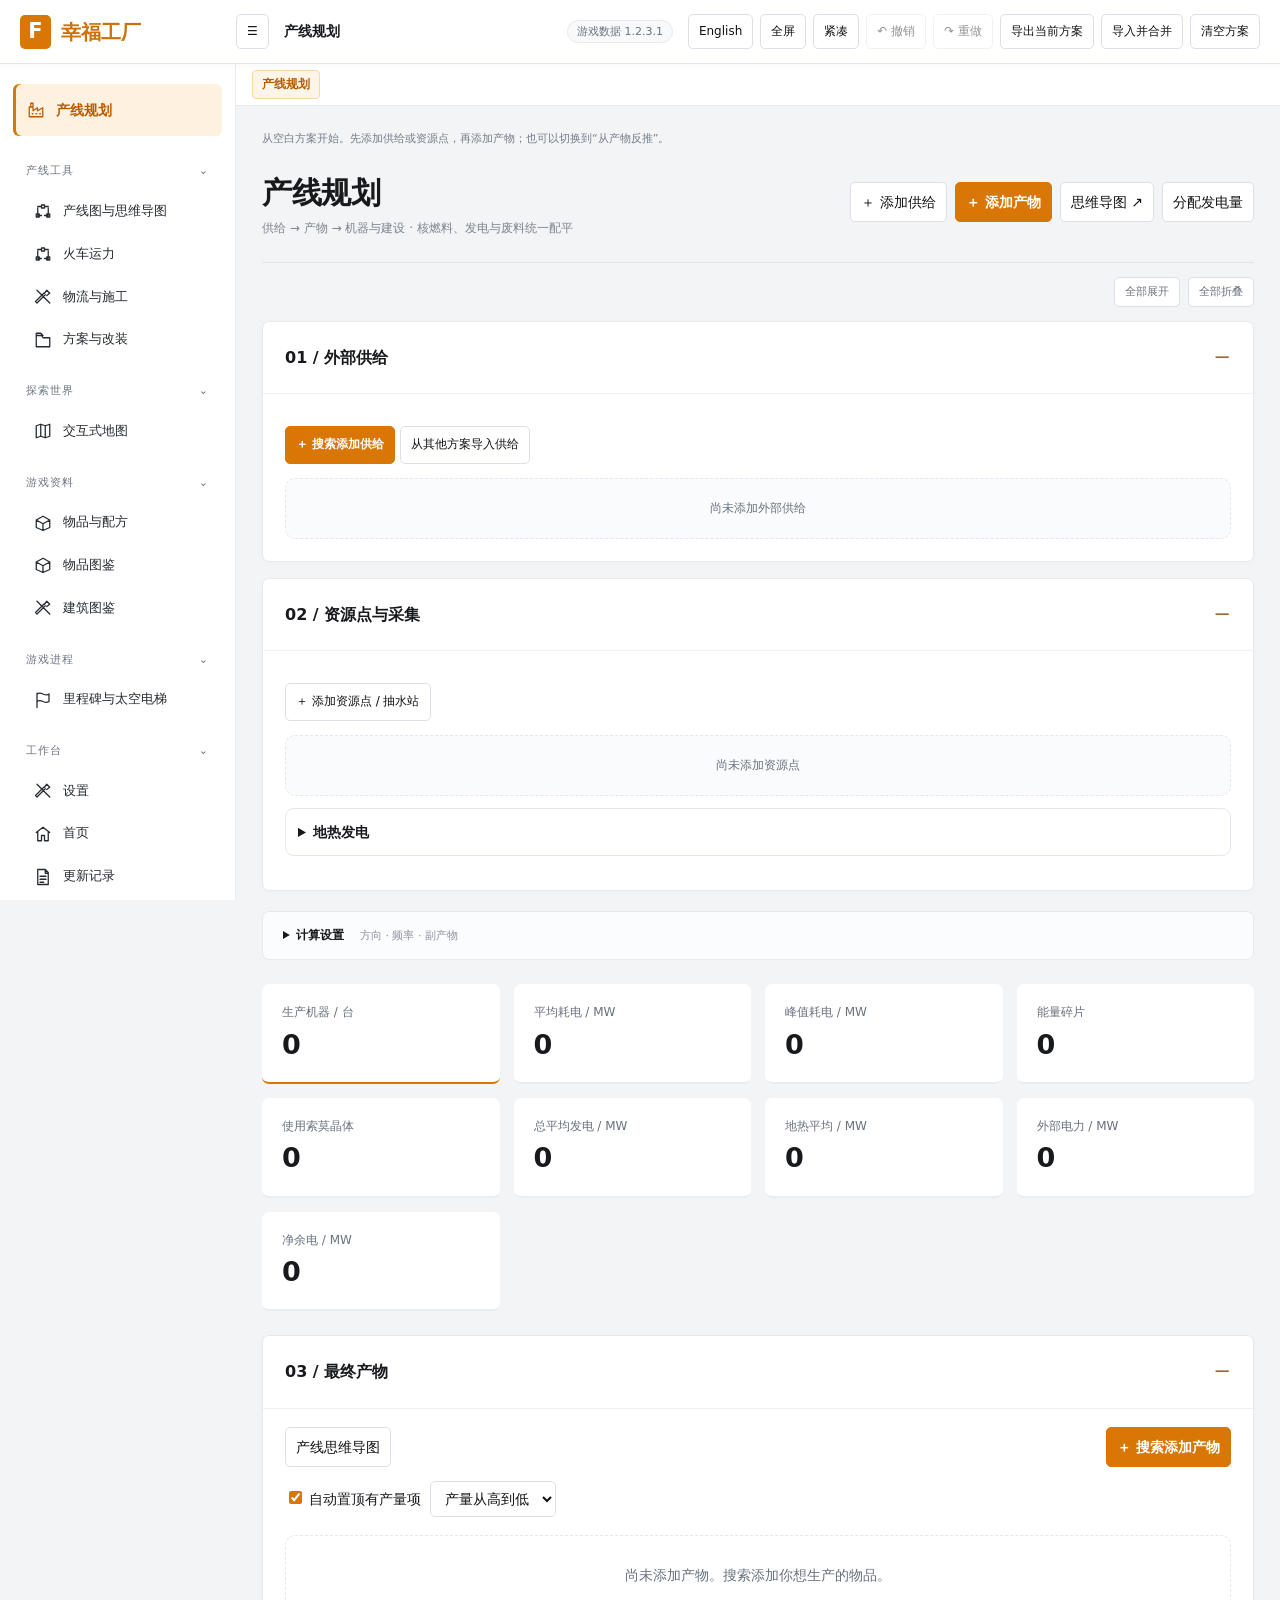
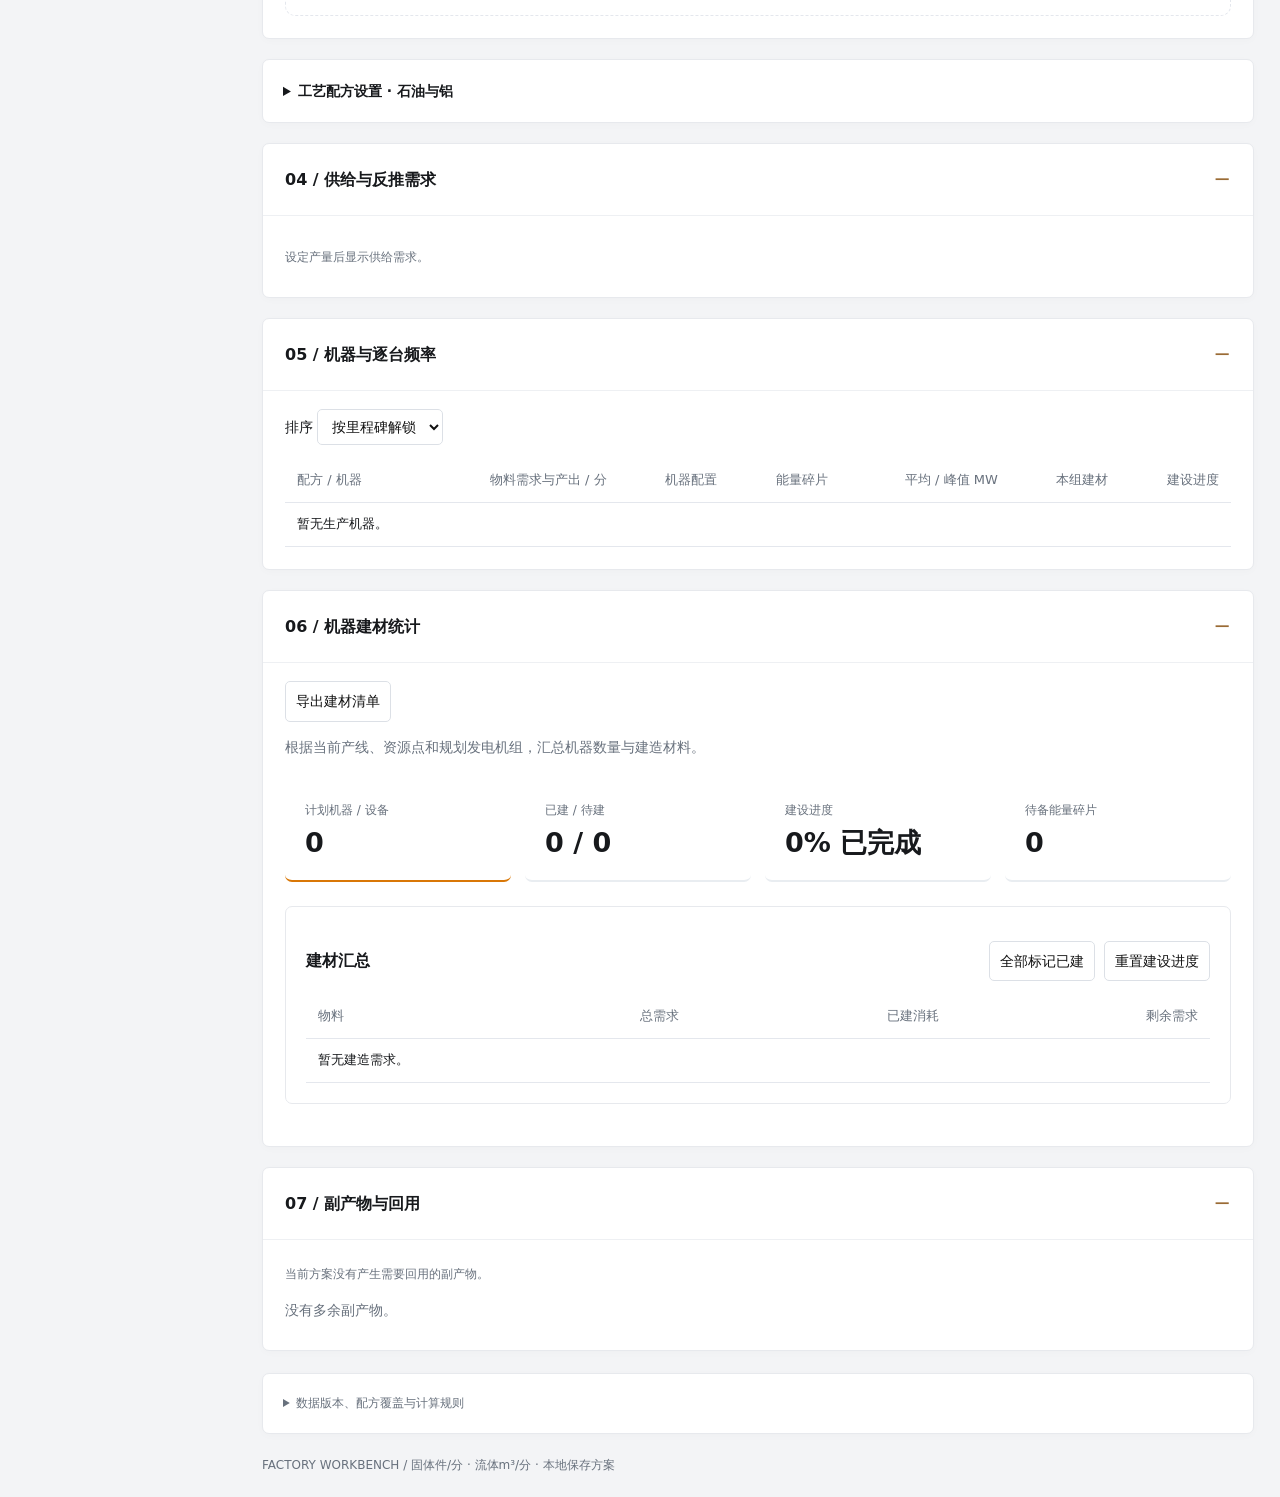
==== index.html @ 8113ac90 "Add export of all plans - 'Export all plans' on the Plans page writes every saved plan, the   curren" ====
<!doctype html>
<html lang="zh-CN">
  <head>
    <meta charset="utf-8" />
    <meta name="viewport" content="width=device-width,initial-scale=1" />
    <title>幸福工厂 1.2 · 产线工作台</title>
    <style>
:root {
  color-scheme: dark;
  --bg: #101719;
  --panel: #1a2528;
  --line: #34464b;
  --muted: #9eb1b6;
  --text: #ecf2ef;
  --orange: #ffb258;
  --mint: #8bd9b8;
  --red: #ffa49a;
}
* {
  box-sizing: border-box;
}
body {
  margin: 0;
  background: var(--bg);
  color: var(--text);
  font:
    14px/1.6 system-ui,
    "Microsoft YaHei",
    sans-serif;
}
button,
input,
select {
  font: inherit;
}
button,
select,
input {
  background: #111b1e;
  border: 1px solid var(--line);
  color: var(--text);
  border-radius: 7px;
  padding: 8px 10px;
  max-width: 100%;
}
button {
  cursor: pointer;
}
button:hover {
  border-color: var(--orange);
}
button:disabled {
  opacity: 0.45;
  cursor: default;
}
button.primary,
button.selected {
  color: #152024;
  background: var(--orange);
  border-color: var(--orange);
  font-weight: 700;
}
input[type="checkbox"] {
  accent-color: var(--orange);
}
input[type="range"] {
  accent-color: var(--orange);
  padding: 0;
  width: 100%;
  cursor: pointer;
}
input[type="number"] {
  width: 120px;
}
input[type="search"] {
  width: 100%;
}
header {
  padding: 28px 4vw;
  border-bottom: 1px solid var(--line);
  display: flex;
  justify-content: space-between;
  gap: 20px;
  align-items: center;
}
h1 {
  font-size: 28px;
  letter-spacing: 1px;
  margin: 4px 0;
}
h2 {
  font-size: 19px;
  margin: 0 0 14px;
}
h3 {
  font-size: 16px;
  margin: 0;
}
p {
  color: var(--muted);
  margin: 7px 0;
}
.eyebrow {
  font-size: 11px;
  letter-spacing: 3px;
  color: var(--orange);
}
main {
  max-width: 1720px;
  margin: auto;
  padding: 24px 4vw;
}
nav,
.buttons,
.toolbar {
  display: flex;
  gap: 9px;
  align-items: center;
  flex-wrap: wrap;
}
nav {
  margin-bottom: 18px;
}
nav button {
  padding: 11px 16px;
}
section {
  min-width: 0;
}
.panel,
.card {
  background: var(--panel);
  border: 1px solid var(--line);
  border-radius: 12px;
  padding: 20px;
}
.panel {
  margin-bottom: 20px;
}
.layout {
  display: grid;
  grid-template-columns: 340px minmax(0, 1fr);
  gap: 22px;
}
.layout > * {
  min-width: 0;
}
.stack {
  display: grid;
  gap: 12px;
}
.card {
  padding: 16px;
}
.card.active {
  border-color: #527465;
}
.card.locked {
  border-color: var(--orange);
}
.top {
  display: flex;
  gap: 12px;
  justify-content: space-between;
  align-items: center;
}
.itemhead {
  display: flex;
  align-items: center;
  gap: 12px;
  min-width: 0;
}
.itemhead > div {
  min-width: 0;
}
.icon {
  width: 44px;
  height: 44px;
  object-fit: contain;
  flex-shrink: 0;
  background: #132023;
  border-radius: 8px;
  padding: 3px;
}
.icon.large {
  width: 72px;
  height: 72px;
}
.placeholder {
  display: inline-flex;
  align-items: center;
  justify-content: center;
  color: var(--muted);
  font-size: 10px;
}
.muted,
.small,
small {
  color: var(--muted);
}
.small,
small {
  font-size: 12px;
}
.actions {
  display: flex;
  gap: 5px;
  flex-wrap: wrap;
  justify-content: flex-end;
}
.actions button {
  font-size: 12px;
  padding: 5px 8px;
}
.badge {
  display: inline-block;
  background: #213c33;
  color: var(--mint);
  font-size: 11px;
  padding: 2px 6px;
  border-radius: 4px;
}
.amountline {
  display: flex;
  gap: 10px;
  align-items: baseline;
  margin: 12px 0;
}
.amountline input {
  font-size: 23px;
  color: var(--orange);
  width: 155px;
}
.card select {
  width: 100%;
  margin: 10px 0;
}
.stats {
  display: grid;
  grid-template-columns: repeat(4, minmax(0, 1fr));
  gap: 12px;
  margin-bottom: 18px;
}
.stat {
  background: var(--panel);
  border: 1px solid var(--line);
  padding: 16px;
  border-radius: 10px;
}
.stat span {
  font-size: 12px;
  color: var(--muted);
}
.stat strong {
  display: block;
  font-size: 25px;
  font-variant-numeric: tabular-nums;
}
.notice {
  padding: 12px 15px;
  border-left: 3px solid var(--orange);
  background: #2b2a22;
  margin: 12px 0;
  color: #e1d7c1;
  font-size: 12px;
}
.status {
  background: #182c29;
  border: 1px solid #3b6258;
  padding: 12px 16px;
  border-radius: 8px;
  margin-bottom: 20px;
  color: var(--mint);
}
.status.error {
  border-color: #86524e;
  background: #332523;
  color: var(--red);
}
.missing {
  display: flex;
  gap: 8px;
  flex-wrap: wrap;
  margin-top: 8px;
}
.missing button {
  font-size: 12px;
}
.empty {
  padding: 28px 18px;
  text-align: center;
  color: var(--muted);
  border: 1px dashed var(--line);
  border-radius: 10px;
}
.toolbar {
  margin: 14px 0;
  justify-content: space-between;
}
.tablewrap {
  overflow: auto;
  max-width: 100%;
}
table {
  border-collapse: collapse;
  width: 100%;
  font-size: 13px;
  white-space: nowrap;
}
th,
td {
  padding: 11px 12px;
  border-bottom: 1px solid var(--line);
  text-align: right;
  vertical-align: top;
}
th {
  color: var(--muted);
  font-weight: 500;
}
th:first-child,
td:first-child {
  text-align: left;
}
.wrap {
  white-space: normal;
  min-width: 160px;
}
.chipline {
  display: flex;
  gap: 9px;
  flex-wrap: wrap;
}
.chip {
  padding: 10px 13px;
  border: 1px solid var(--line);
  background: #142126;
  border-radius: 8px;
}
.chip b {
  color: var(--mint);
}
.formgrid {
  display: grid;
  grid-template-columns: repeat(3, minmax(0, 1fr));
  gap: 16px;
}
.formgrid label {
  display: block;
}
.formgrid input,
.formgrid select {
  display: block;
  width: 100%;
  margin-top: 6px;
}
.formgrid input[type="checkbox"] {
  display: inline;
  width: auto;
}
.rowfield {
  display: flex;
  align-items: center;
  justify-content: space-between;
  gap: 10px;
  margin-top: 10px;
}
.rowfield input {
  width: 130px;
}
.recipeDetail {
  display: flex;
  gap: 8px;
  align-items: center;
  flex-wrap: wrap;
  margin: 10px 0;
}
.material {
  display: inline-flex;
  gap: 5px;
  align-items: center;
  font-size: 12px;
}
.material .icon {
  width: 28px;
  height: 28px;
}
.resultlist {
  max-height: 50vh;
  overflow: auto;
  margin-top: 14px;
  display: grid;
  gap: 7px;
}
.pickrow {
  display: flex;
  align-items: center;
  gap: 10px;
  text-align: left;
  width: 100%;
  padding: 11px;
}
.pickrow .grow {
  flex: 1;
}
.pickrow small {
  display: block;
}
.cataloggrid {
  display: grid;
  grid-template-columns: repeat(2, minmax(0, 1fr));
  gap: 12px;
}
.cataloggrid .card {
  overflow: hidden;
}
.wide {
  width: 100%;
}
dialog {
  background: #182529;
  color: var(--text);
  border: 1px solid #526770;
  border-radius: 15px;
  padding: 24px;
  width: min(640px, 94vw);
  max-height: 90vh;
}
dialog::backdrop {
  background: #000a;
}
dialog h2 {
  margin: 0;
}
dialog .top {
  margin-bottom: 14px;
}
.tabscontent[hidden],
[hidden] {
  display: none !important;
}
.nodecard {
  margin-top: 10px;
}
.nodecard .formgrid {
  grid-template-columns: 1fr 1fr;
}
.nodecard input,
.nodecard select {
  width: 100%;
}
.tree {
  font-size: 13px;
}
.tree details {
  margin-left: 16px;
  border-left: 1px solid #41606b;
  padding-left: 12px;
  margin-top: 8px;
}
.tree > details {
  margin-left: 0;
}
.tree summary {
  cursor: pointer;
}
.tree .leaf {
  padding: 8px 0 4px 18px;
  color: var(--muted);
}
.graphbox {
  background: #101c20;
  border: 1px solid var(--line);
  border-radius: 10px;
  overflow: auto;
  max-height: 740px;
  min-height: 260px;
}
.graphbox svg {
  display: block;
  max-width: none;
}
.graphbox text {
  font-family: system-ui, "Microsoft YaHei", sans-serif;
}
.source {
  font-size: 12px;
  margin-top: 22px;
  color: var(--muted);
}
a {
  color: var(--orange);
}
details summary {
  cursor: pointer;
}
.over {
  color: var(--red);
}
footer {
  margin-top: 22px;
  color: var(--muted);
  font-size: 12px;
}
.nodecard small,
.card small {
  overflow-wrap: anywhere;
}
.numberpair {
  display: flex;
  gap: 8px;
  align-items: center;
}
.process-grid {
  display: grid;
  grid-template-columns: 1fr 1fr;
  gap: 20px;
}
.side-actions {
  margin: 12px 0;
}
.recipe-choice {
  min-width: 210px;
  max-width: 330px;
  width: 100%;
}
.pinon {
  color: var(--orange);
  border-color: var(--orange);
}
@media (max-width: 1150px) {
  .layout {
    grid-template-columns: 290px minmax(0, 1fr);
  }
  .stats {
    grid-template-columns: repeat(2, minmax(0, 1fr));
  }
  .formgrid {
    grid-template-columns: repeat(2, minmax(0, 1fr));
  }
  .cataloggrid {
    grid-template-columns: 1fr;
  }
}
@media (max-width: 720px) {
  header {
    display: block;
    padding: 20px;
  }
  header .buttons {
    margin-top: 14px;
  }
  main {
    padding: 16px;
  }
  .layout,
  .process-grid {
    grid-template-columns: 1fr;
  }
  .panel {
    padding: 16px;
  }
  .formgrid {
    grid-template-columns: 1fr;
  }
  .stats {
    gap: 8px;
  }
  .stat {
    padding: 12px;
  }
  .stat strong {
    font-size: 21px;
  }
  h1 {
    font-size: 25px;
  }
  .top {
    align-items: flex-start;
  }
  .actions {
    max-width: 135px;
  }
  .cataloggrid {
    grid-template-columns: 1fr;
  }
  .itemhead h3 {
    overflow-wrap: anywhere;
  }
  dialog {
    padding: 16px;
  }
  .graphbox {
    max-height: 500px;
  }
}
.buildcheck {
  display: block;
  white-space: nowrap;
}
.built-number {
  width: 75px !important;
}
.buildcell {
  min-width: 200px;
}
.remaining {
  color: #176349;
  margin-top: 8px;
}
.compare-button {
  font-size: 12px;
  padding: 5px 10px;
  margin: 6px 0;
}
.wide-dialog {
  width: min(960px, 95vw);
  max-height: 90vh;
  overflow: auto;
}
.wide-dialog select {
  max-width: 100%;
  margin: 10px 0;
}
.wide-dialog h3 {
  margin-top: 16px;
}
.wide-dialog > .primary {
  margin-top: 16px;
}
#machines td {
  vertical-align: top;
}
#graphPreviewLabel {
  margin: 12px 0;
}
#graphPreviewLabel button {
  margin-left: 8px;
}
.stage {
  border: 1px solid var(--line);
  border-radius: 9px;
  margin: 12px 0;
  padding: 12px;
}
.stage > summary {
  font-weight: 700;
}
.stage-row {
  display: grid;
  grid-template-columns: minmax(0, 1fr) 170px;
  gap: 16px;
  border-top: 1px solid var(--line);
  padding: 14px 0;
  margin-top: 10px;
}
.capacity-warning {
  background: #fff7e8;
}
#retrofitReport h3,
#planComparison h3 {
  margin-top: 20px;
}
#existingSummary .buttons {
  margin-top: 12px;
}
#activePlanName,
#existingName {
  width: 100%;
}
@media (max-width: 600px) {
  .stage-row {
    grid-template-columns: 1fr;
  }
  .stage-row > div:last-child {
    display: flex;
    gap: 12px;
    flex-wrap: wrap;
  }
}
.map-layout {
  display: grid;
  grid-template-columns: minmax(0, 1fr) 300px;
  gap: 16px;
  align-items: start;
}
.map-layout > * {
  min-width: 0;
}
.map-panel {
  padding: 12px;
}
.map-canvas-wrap {
  position: relative;
  overflow: hidden;
  border: 1px solid var(--line);
  border-radius: 8px;
  background: #e9eff1;
}
#worldCanvas {
  display: block;
  width: 100%;
  height: min(72vh, 780px);
  min-height: 480px;
  touch-action: none;
  cursor: grab;
  outline-offset: -3px;
}
.map-north {
  position: absolute;
  right: 14px;
  top: 12px;
  padding: 4px 9px;
  background: #fff;
  border-radius: 5px;
  font-weight: bold;
  pointer-events: none;
}
.map-tools {
  display: flex;
  justify-content: space-between;
  gap: 8px;
  flex-wrap: wrap;
  padding: 0 0 10px;
}
.map-tools input {
  width: 100px;
}
.map-footer {
  display: flex;
  gap: 15px;
  justify-content: space-between;
  flex-wrap: wrap;
  font-size: 12px;
  margin-top: 10px;
}
.map-filters {
  display: grid;
  grid-template-columns: minmax(150px, 2fr) 1fr 1fr 1fr;
  gap: 14px;
}
.map-filters label > input,
.map-filters select {
  display: block;
  width: 100%;
}
.map-checks {
  display: flex;
  flex-wrap: wrap;
  gap: 10px 18px;
  margin: 10px 0;
}
.map-checks label {
  white-space: nowrap;
}
.map-layers {
  margin: 14px 0;
}
.map-sidebar label {
  display: block;
  margin-top: 10px;
}
.map-sidebar select {
  width: 100%;
  margin: 5px 0;
}
.map-sidebar button {
  margin-top: 8px;
}
.map-id {
  overflow-wrap: anywhere;
}
#mapNodeList {
  max-height: 330px;
  overflow: auto;
}
.map-list-node {
  display: block;
  width: 100%;
  text-align: left;
  font-size: 12px;
}
.map-list-node small {
  display: block;
}
#mapDetail .primary {
  width: 100%;
}
#mapPinDialog input {
  max-width: 100%;
}
@media (max-width: 950px) {
  .map-layout {
    grid-template-columns: 1fr;
  }
  .map-sidebar {
    display: grid;
    grid-template-columns: 1fr 1fr;
    gap: 12px;
  }
}
@media (max-width: 600px) {
  .map-sidebar {
    grid-template-columns: 1fr;
  }
  .map-filters {
    grid-template-columns: 1fr 1fr;
  }
  .map-tools .buttons {
    gap: 5px;
  }
  .map-tools button,
  .map-tools select {
    font-size: 12px;
  }
  .map-panel {
    padding: 8px;
  }
  #worldCanvas {
    height: 60vh;
    min-height: 390px;
  }
  .map-checks {
    font-size: 12px;
    gap: 7px;
  }
  .map-tools input {
    width: 80px;
  }
}

/* White surface theme requested by the user. */
:root {
  color-scheme: light;
  --bg: #f5f7f8;
  --panel: #fff;
  --line: #d8e0e3;
  --muted: #47565e;
  --text: #111;
  --orange: #f4ad4e;
  --mint: #176349;
  --red: #a62621;
}
body {
  background: #f5f7f8;
  color: #111;
}
header {
  background: #fff;
}
button,
select,
input {
  background: #fff;
  color: #111;
  border-color: #bdcbd0;
}
button:hover {
  background: #fff7e9;
}
button.primary,
button.selected {
  background: #f5b254;
  color: #111;
}
.eyebrow {
  color: #79501a;
}
.card.active {
  border-color: #73a88c;
}
.card.locked {
  border-color: #ba8130;
}
.icon {
  background: #f2f5f5;
}
.badge {
  background: #edf4ee;
  color: #24563c;
}
.amountline input {
  color: #111;
}
.notice {
  background: #fff7e8;
  color: #493a20;
  border-left-color: #c58a29;
}
.status {
  background: #eff7f2;
  color: #194e39;
  border-color: #a6c8b4;
}
.status.error {
  background: #fff1ed;
  color: #8f2821;
  border-color: #dcaaa0;
}
.empty {
  background: #fff;
}
.chip {
  background: #f5f8f9;
}
.chip b {
  color: #164a37;
}
dialog {
  background: #fff;
  color: #111;
}
.graphbox {
  background: #f6f8fa;
}
.pinon {
  color: #80520d;
  border-color: #bd8c43;
}
a {
  color: #1e5c8c;
}
.tree .leaf img {
  vertical-align: middle;
}
.source {
  background: #fff;
}
.over {
  color: #a62621;
}

:root {
  --accent: #d97706;
  --orange: #d97706;
  --line: #e4e7ed;
  --muted: #68717d;
  --side: 236px;
  color-scheme: light;
}
body {
  background: #f3f4f6;
  color: #17191c;
}
button,
input,
select {
  border-radius: 5px;
  border-color: #dce0e6;
}
button {
  transition:
    background 0.15s,
    border-color 0.15s;
}
button.primary,
button.selected {
  background: #d97706;
  color: #fff;
  border-color: #d97706;
}
button:hover {
  background: #fff6ea;
  border-color: #d97706;
  color: #a95102;
}
input[type="checkbox"],
input[type="range"] {
  accent-color: #d97706;
}
.panel,
.card {
  border-radius: 7px;
  border-color: #e7e9ed;
  box-shadow: 0 2px 8px #18202e05;
}
.panel {
  padding: 20px;
}
.icon {
  background: #f8f9fa;
}
.badge {
  background: #fff3e7;
  color: #ac580b;
}
.app-header {
  height: 64px;
  position: fixed;
  inset: 0 0 auto;
  z-index: 40;
  padding: 0 20px;
  gap: 15px;
  box-shadow: 0 1px 8px #17202c0a;
  display: flex;
  background: white;
}
.brand {
  width: calc(var(--side) - 35px);
  flex-shrink: 0;
  display: flex;
  align-items: center;
  gap: 10px;
}
.brand-mark {
  display: grid;
  place-items: center;
  width: 31px;
  height: 34px;
  background: #d97706;
  color: white;
  font-weight: 800;
  border-radius: 5px;
  font-size: 21px;
}
.brand strong {
  font-size: 20px;
  color: #cf7006;
}
.app-header .buttons {
  margin: 0;
  gap: 7px;
}
.app-header button {
  font-size: 12px;
  padding: 7px 10px;
}
.header-caption {
  flex: 1;
  min-width: 0;
  white-space: nowrap;
  overflow: hidden;
  text-overflow: ellipsis;
  font-weight: 600;
}
.version-tag {
  font-size: 11px;
  color: #68717d;
  border: 1px solid #e7e9ed;
  border-radius: 20px;
  padding: 2px 9px;
  background: #f8f9fb;
}
.sidebar {
  position: fixed;
  top: 64px;
  bottom: 0;
  left: 0;
  width: var(--side);
  background: white;
  border-right: 1px solid #e8ebef;
  padding: 20px 13px;
  z-index: 35;
  overflow: auto;
  display: block;
  margin: 0;
}
.sidebar button {
  display: flex;
  align-items: center;
  gap: 11px;
  width: 100%;
  text-align: left;
  border: 0;
  background: transparent;
  color: #252a31;
  border-radius: 6px;
  padding: 11px 14px;
  font-size: 13px;
  font-weight: 500;
}
.sidebar button.selected {
  color: #b95b00;
  background: #fff1df;
  box-shadow: inset 3px 0 #d97706;
}
.sidebar details {
  margin: 11px 0;
}
.sidebar summary {
  list-style: none;
  color: #6d7581;
  font-size: 11px;
  letter-spacing: 1px;
  padding: 10px 13px;
  text-transform: uppercase;
  cursor: pointer;
}
.sidebar summary::after {
  content: "⌄";
  float: right;
}
.sidebar details > div {
  padding-left: 7px;
}
.nav-icon {
  display: inline-flex;
  justify-content: center;
  align-items: center;
  width: 18px;
  height: 18px;
  flex: none;
}
.nav-icon svg {
  width: 18px;
  height: 18px;
}
.sidebar-foot {
  padding: 20px 14px;
  color: #7b8491;
  font-size: 11px;
  border-top: 1px solid #eee;
  margin-top: 20px;
}
main {
  max-width: none;
  padding: 22px 26px;
  margin: 106px 0 0 var(--side);
}
.workspace-tabs {
  position: fixed;
  left: var(--side);
  right: 0;
  top: 64px;
  height: 42px;
  z-index: 30;
  background: #fff;
  border-bottom: 1px solid #e8ebef;
  display: flex;
  align-items: center;
  gap: 4px;
  padding: 5px 16px;
  overflow: auto;
  white-space: nowrap;
}
.workspace-tab {
  display: flex;
  align-items: center;
  border: 1px solid transparent;
  border-radius: 4px;
  flex-shrink: 0;
}
.workspace-tab.active {
  border-color: #f8d6ad;
  background: #fff4e8;
}
.workspace-tab button {
  border: 0;
  background: none;
  padding: 4px 9px;
  font-size: 12px;
}
.workspace-tab.active button {
  color: #b85b00;
}
.workspace-tab .tab-close {
  padding: 2px 7px;
  color: #8b919b;
}
.status {
  font-size: 12px;
  padding: 10px 14px;
  background: white;
  border-color: #e4e7ed;
  border-left: 3px solid #d97706;
  color: #5b6370;
}
body.sidebar-folded {
  --side: 0px;
}
body.sidebar-folded .sidebar {
  display: none;
}
body.sidebar-folded .brand {
  width: auto;
}
.layout {
  grid-template-columns: 300px minmax(0, 1fr);
  gap: 18px;
}
.stats .stat {
  background: white;
  border-color: #e8ebef;
  border-radius: 7px;
}
.stat strong {
  color: #17191c;
  font-size: 27px;
}
.cataloggrid {
  grid-template-columns: repeat(auto-fill, minmax(280px, 1fr));
}
.cataloggrid .card h3 {
  font-size: 14px;
}
.home-intro {
  display: flex;
  align-items: center;
  justify-content: space-between;
  gap: 25px;
  padding: 28px 30px;
  background: #fff;
  border: 1px solid #e8ebef;
  border-top: 3px solid #d97706;
  border-radius: 7px;
  margin-bottom: 20px;
}
.home-intro h1 {
  font-size: 28px;
  letter-spacing: 0;
  margin: 6px 0 10px;
}
.home-intro p {
  max-width: 650px;
}
.home-kicker {
  color: #c06605;
  letter-spacing: 2px;
  font-size: 11px;
}
.home-icon {
  font-size: 64px;
  color: #d97706;
  line-height: 1;
}
.home-grid {
  display: grid;
  grid-template-columns: repeat(3, minmax(0, 1fr));
  gap: 16px;
}
.home-card {
  text-align: left;
  padding: 22px;
  border: 1px solid #e7e9ed;
  background: white;
  min-height: 150px;
}
.home-card .nav-icon {
  width: 30px;
  height: 30px;
  color: #cf7208;
  margin-bottom: 14px;
}
.home-card .nav-icon svg {
  width: 27px;
  height: 27px;
}
.home-card strong {
  font-size: 16px;
  display: block;
}
.home-card p {
  font-size: 12px;
  white-space: normal;
}
.home-section-title {
  font-size: 16px;
  margin: 22px 0 12px;
}
.milestone-grid {
  display: grid;
  grid-template-columns: repeat(auto-fill, minmax(200px, 1fr));
  gap: 12px;
  margin: 16px 0;
}
.milestone-tile {
  background: white;
  padding: 18px 14px;
  text-align: left;
  border: 1px solid #e1e5eb;
  min-height: 135px;
}
.milestone-tile b {
  display: block;
  color: #aa5706;
  font-size: 14px;
  margin-bottom: 12px;
}
.milestone-tile .icon {
  width: 34px;
  height: 34px;
  background: none;
}
.milestone-tile small {
  display: block;
  margin-top: 10px;
}
.gallery-toolbar {
  display: flex;
  gap: 10px;
  align-items: center;
  flex-wrap: wrap;
}
.gallery-toolbar input {
  flex: 1;
  min-width: 150px;
}
.reference-dialog {
  width: min(880px, 94vw);
  max-height: 88vh;
  padding: 28px;
  border: 0;
  box-shadow: 0 20px 80px #0003;
  overflow: auto;
}
.reference-dialog .detail-hero {
  text-align: center;
  margin: 10px 0 25px;
}
.detail-hero h2 {
  font-size: 23px;
}
.detail-hero .icon {
  width: 108px;
  height: 108px;
  background: none;
  margin: 12px;
}
.reference-dialog th {
  background: #fafbfc;
}
.reference-dialog td {
  vertical-align: middle;
}
.reference-dialog td .icon {
  width: 48px;
  height: 48px;
  background: none;
}
.reference-dialog .cost-quantity {
  color: #c36708;
  background: #fff2e5;
  padding: 3px 9px;
  border: 1px solid #ffe0bf;
  border-radius: 4px;
}
.reference-dialog .dialog-close {
  float: right;
}
.reference-dialog .buttons {
  margin-top: 18px;
}
.detail-recipes {
  display: grid;
  gap: 10px;
}
.detail-recipe {
  padding: 13px;
  border: 1px solid #e6e9ee;
  border-radius: 5px;
}
.journal-entry {
  border-left: 2px solid #e9b374;
  padding: 4px 0 20px 22px;
  margin-left: 8px;
}
.journal-entry h3 {
  font-size: 17px;
}
.journal-entry ul {
  padding-left: 18px;
  color: #5c6470;
}
.map-workspace {
  display: grid;
  grid-template-columns: 280px minmax(0, 1fr);
  gap: 15px;
  align-items: start;
}
.map-filter-panel {
  padding: 16px;
  max-height: calc(100vh - 150px);
  overflow: auto;
}
.map-filter-panel h2 {
  font-size: 16px;
}
.map-filter-panel .map-filters {
  grid-template-columns: 1fr 1fr;
}
.map-filter-panel .map-filters > label:first-child {
  grid-column: 1/-1;
}
.map-filter-panel .map-checks {
  display: grid;
  grid-template-columns: 1fr;
  gap: 8px;
}
.map-filter-panel .buttons {
  font-size: 12px;
  gap: 7px;
}
.map-filter-panel .toolbar {
  margin-top: 0;
}
.map-filter-panel .toolbar > span {
  display: block;
}
.map-workspace .map-layout {
  grid-template-columns: minmax(0, 1fr);
  gap: 0;
}
.map-workspace .map-sidebar {
  display: grid;
  grid-template-columns: 1fr 1fr;
  gap: 12px;
}
.map-workspace #worldCanvas {
  height: calc(100vh - 290px);
  min-height: 460px;
}
.map-quick {
  display: flex;
  flex-wrap: wrap;
  gap: 6px;
  margin: 12px 0;
}
.map-quick button {
  font-size: 12px;
  padding: 5px 8px;
}
.quick-mode {
  display: flex;
  gap: 8px;
  margin: 8px 0 14px;
  flex-wrap: wrap;
}
.quick-mode button {
  font-size: 12px;
}
.reference-item-card .icon.large {
  width: 90px;
  height: 90px;
  background: none;
}
.reference-item-card .itemhead {
  flex-direction: column;
  text-align: center;
}
.reference-item-card .itemhead h3 {
  font-size: 16px;
}
.reference-item-card {
  text-align: center;
  display: flex;
  flex-direction: column;
  align-items: stretch;
  gap: 10px;
}
.reference-item-card button {
  margin-top: auto;
}
.data-pagination {
  display: flex;
  align-items: center;
  justify-content: center;
  gap: 12px;
  margin: 18px 0;
}
.mini-link {
  color: #aa5706;
  background: none;
  border: 0;
  padding: 0;
}
.mini-link:hover {
  text-decoration: underline;
}
body.compact .panel,
body.compact .card {
  padding: 13px;
}
body.compact td,
body.compact th {
  padding: 7px 9px;
}
body.compact .home-card {
  min-height: 120px;
}
.nav-shade {
  display: none;
}
@media (max-width: 1250px) {
  :root {
    --side: 208px;
  }
  main {
    padding: 18px;
  }
  .brand strong {
    font-size: 17px;
  }
  .layout {
    grid-template-columns: 270px minmax(0, 1fr);
  }
  .home-grid {
    grid-template-columns: repeat(2, minmax(0, 1fr));
  }
  .map-workspace {
    grid-template-columns: 240px minmax(0, 1fr);
  }
}
@media (max-width: 900px) {
  :root {
    --side: 0px;
  }
  .sidebar {
    width: 240px;
    transform: translateX(-100%);
    transition: none;
  }
  .sidebar-mobile-open .sidebar {
    transform: translateX(0);
  }
  .sidebar-mobile-open .nav-shade {
    display: block;
    position: fixed;
    inset: 64px 0 0;
    background: #0005;
    z-index: 34;
  }
  .brand {
    width: auto;
  }
  .header-caption,
  .version-tag {
    display: none;
  }
  .app-header {
    padding: 0 12px;
  }
  .app-header .buttons {
    margin-left: auto;
  }
  .workspace-tabs {
    left: 0;
  }
  .layout {
    grid-template-columns: 1fr;
  }
  .home-intro {
    padding: 22px;
  }
  .map-workspace {
    grid-template-columns: 1fr;
  }
  .map-filter-panel {
    max-height: none;
  }
  .map-filter-panel .map-checks {
    display: flex;
    flex-wrap: wrap;
  }
  .map-workspace #worldCanvas {
    min-height: 410px;
    height: 60vh;
  }
  body.sidebar-folded .sidebar {
    display: block;
  }
}
@media (max-width: 540px) {
  .app-header .brand strong {
    font-size: 15px;
  }
  .app-header {
    gap: 7px;
  }
  .app-header button {
    padding: 6px;
    font-size: 11px;
  }
  .brand-mark {
    display: none;
  }
  #reset,
  #fullscreenToggle {
    display: none;
  }
  main {
    padding: 12px;
    margin-top: 106px;
  }
  .home-intro h1 {
    font-size: 22px;
  }
  .home-intro {
    padding: 20px;
  }
  .home-icon {
    display: none;
  }
  .home-grid {
    grid-template-columns: 1fr 1fr;
    gap: 10px;
  }
  .home-card {
    padding: 14px;
    min-height: 150px;
  }
  .home-card strong {
    font-size: 14px;
  }
  .panel {
    padding: 14px;
  }
  .milestone-grid {
    grid-template-columns: 1fr 1fr;
  }
  .map-workspace .map-sidebar {
    grid-template-columns: 1fr;
  }
  .reference-dialog {
    padding: 18px;
  }
  .home-intro .buttons {
    margin-top: 16px;
  }
}

[id] {
  scroll-margin-top: 125px;
}

/* Production-first workspace */
.planner-heading {
  display: flex;
  justify-content: space-between;
  align-items: center;
  gap: 20px;
  padding: 4px 0 24px;
  border-bottom: 1px solid #e0e4e9;
  margin-bottom: 24px;
}
.planner-kicker {
  color: #b7660b;
  font-size: 10px;
  font-weight: 700;
  letter-spacing: 2.8px;
}
.planner-heading h1 {
  font-size: 30px;
  letter-spacing: -0.5px;
  line-height: 1.25;
  margin: 8px 0;
}
.planner-heading p {
  font-size: 12px;
  color: #7b8490;
  margin: 0;
}
.planner-heading .buttons {
  gap: 8px;
}
.planner-inputs {
  display: grid;
  grid-template-columns: 1fr 1fr;
  gap: 20px;
  align-items: start;
}
.planner-inputs > .panel {
  margin: 0;
  height: 100%;
  padding: 22px;
}
.planner-inputs .side-actions {
  width: auto;
  font-size: 12px;
  margin: 14px 0;
}
.planner-inputs .empty {
  padding: 20px;
  background: #fafbfc;
  font-size: 12px;
}
.planner-inputs h2 {
  font-size: 16px;
  margin-bottom: 6px;
}
.planner-settings-fold {
  margin: 20px 0;
  padding: 14px 20px !important;
  background: #fbfcfd;
  box-shadow: none;
}
.planner-settings-fold > summary {
  font-size: 12px;
  font-weight: 600;
}
.planner-settings-fold > summary span {
  font-size: 11px;
  color: #8a929d;
  margin-left: 12px;
  font-weight: 400;
}
.planner-settings-fold .planner-settings {
  padding: 20px 0 0 !important;
  margin: 0;
  border: 0;
  background: transparent;
  box-shadow: none;
}
.planner-settings-fold .planner-settings .formgrid {
  gap: 22px;
}
#plannerTab > .layout {
  display: block;
}
#plannerTab .stats {
  gap: 14px;
  margin: 24px 0;
}
#plannerTab .stat {
  border: 0;
  border-bottom: 2px solid #e9edf1;
  background: #fff;
  padding: 16px 20px;
}
#plannerTab .stat:first-child {
  border-bottom-color: #d97706;
}
#products {
  display: grid;
  grid-template-columns: repeat(2, minmax(0, 1fr));
  gap: 16px;
}
#products > .empty {
  grid-column: 1/-1;
}
#products .card {
  padding: 22px;
  border-radius: 8px;
}
#products .amountline input {
  font-size: 28px;
  font-weight: 650;
}
#products .card.active {
  border-color: #d9bc94;
}
#products .top {
  align-items: flex-start;
}
#products .itemhead h3 {
  font-size: 16px;
}
#plannerTab > .layout > div > .panel h2 {
  font-size: 16px;
}
.sidebar > [data-tab="planner"] {
  padding: 15px 14px;
  margin-bottom: 16px;
  font-size: 14px;
  font-weight: 700;
}
.workspace-tab:first-child {
  font-weight: 650;
}
.planner-inputs .card {
  box-shadow: none;
}
main {
  padding-top: 20px;
}
.status {
  background: transparent;
  border: 0;
  border-radius: 0;
  color: #737c88;
  font-size: 11px;
  padding: 4px 0 10px;
  margin-bottom: 4px;
}
.status.error {
  background: #fff1ed;
  border: 1px solid #e3b5ad;
  padding: 12px;
}
.status:has(.missing) {
  padding: 12px;
  background: #fff5e8;
  border: 1px solid #ebd4b5;
}
@media (min-width: 1700px) {
  #products {
    grid-template-columns: repeat(3, minmax(0, 1fr));
  }
}
@media (max-width: 1150px) {
  #products {
    grid-template-columns: 1fr;
  }
}
@media (max-width: 720px) {
  .planner-heading {
    display: block;
    padding-bottom: 18px;
    margin-bottom: 18px;
  }
  .planner-heading h1 {
    font-size: 26px;
  }
  .planner-heading .buttons {
    margin-top: 16px;
  }
  .planner-inputs {
    grid-template-columns: 1fr;
    gap: 14px;
  }
  .planner-inputs > .panel {
    padding: 18px;
  }
  #plannerTab .stats {
    margin: 18px 0;
  }
  .planner-settings-fold {
    margin: 16px 0;
  }
  #products .card {
    padding: 16px;
  }
  .planner-heading button {
    font-size: 12px;
  }
}
/* Supply and extraction are stacked at full width on every screen. */
.planner-inputs {
  grid-template-columns: minmax(0, 1fr);
  gap: 16px;
}
.planner-inputs > .panel {
  height: auto;
}
.planner-inputs #supplies,
.planner-inputs #nodes {
  display: grid;
  grid-template-columns: minmax(0, 1fr);
  gap: 12px;
}
.planner-inputs .nodecard {
  margin-top: 0;
}
.planner-inputs .nodecard .formgrid {
  grid-template-columns: repeat(3, minmax(0, 1fr));
}
@media (max-width: 720px) {
  .planner-inputs .nodecard .formgrid {
    grid-template-columns: 1fr 1fr;
  }
}

.planner-fold {
  padding: 0 !important;
  overflow: hidden;
}
.planner-fold-title {
  display: flex;
  align-items: center;
  justify-content: space-between;
  gap: 16px;
  padding: 19px 22px;
  list-style: none;
  font-size: 16px;
  font-weight: 650;
  cursor: pointer;
}
.planner-fold-title::-webkit-details-marker {
  display: none;
}
.planner-fold-title:hover {
  background: #fcf7f0;
}
.planner-fold-title:focus-visible {
  outline: 2px solid #d97706;
  outline-offset: -3px;
}
.fold-symbol:after {
  content: "+";
  font-size: 21px;
  font-weight: 400;
  color: #9a6b35;
}
.planner-fold[open] > .planner-fold-title .fold-symbol:after {
  content: "−";
}
.planner-fold[open] > .planner-fold-title {
  border-bottom: 1px solid #eef0f3;
}
.planner-fold-body {
  padding: 18px 22px 22px;
  min-width: 0;
}
.planner-fold-body > .toolbar:first-child {
  margin-top: 0;
}
.planner-fold-body > #products {
  margin-top: 18px;
}
.planner-fold-body > #bill {
  box-shadow: none;
}
.planner-fold-actions {
  display: flex;
  justify-content: flex-end;
  gap: 8px;
  margin: -10px 0 14px;
}
.planner-fold-actions button {
  font-size: 11px;
  padding: 5px 10px;
  color: #6b737e;
}
.planner-inputs > .planner-fold {
  height: auto;
}
.planner-fold:not([open]) {
  min-height: 0;
}
#plannerFold6 {
  margin-bottom: 20px;
}
@media (max-width: 720px) {
  .planner-fold-title {
    padding: 16px;
    font-size: 15px;
  }
  .planner-fold-body {
    padding: 16px;
  }
}
/* Railway throughput workspace */
.rail-route {
  display: flex;
  flex-wrap: wrap;
  gap: 12px;
  align-items: center;
  margin-top: 22px;
  padding: 18px;
  background: #f5f7f8;
  border-radius: 10px;
}
.rail-route span:nth-child(odd) {
  font-weight: 700;
  padding: 10px 18px;
  background: white;
  border: 1px solid var(--line);
  border-radius: 6px;
}
.rail-limits {
  display: grid;
  grid-template-columns: repeat(3, minmax(0, 1fr));
  gap: 14px;
  margin-top: 18px;
}
.rail-limits > div {
  padding: 18px;
  background: #f5f7f8;
  border-radius: 8px;
  display: flex;
  flex-direction: column;
  gap: 10px;
}
.rail-presets {
  margin-top: 16px;
  gap: 6px;
}
.rail-presets button {
  font-size: 12px;
  padding: 7px 9px;
}
#railTab .formgrid > label {
  min-width: 0;
}
#railTab input,
#railTab select {
  width: 100%;
  min-width: 0;
}
#railTab h3 {
  margin-bottom: 20px;
}
#railTab .stat small {
  color: var(--muted);
}
@media (max-width: 760px) {
  .rail-limits {
    grid-template-columns: 1fr;
  }
  #railTab .formgrid {
    grid-template-columns: 1fr;
  }
  .rail-route {
    gap: 8px;
    font-size: 12px;
  }
}

/* Production planner card canvas */
.board-toolbar {
  display: flex;
  gap: 9px;
  flex-wrap: wrap;
  align-items: center;
  margin: 18px 0 12px;
}
.board-toolbar label {
  display: flex;
  gap: 6px;
  align-items: center;
  font-size: 12px;
}
.board-toolbar input[type="range"] {
  width: 100px;
}
.board-caption {
  display: flex;
  justify-content: space-between;
  gap: 10px;
  flex-wrap: wrap;
  font-size: 12px;
  color: #687789;
}
.board-workspace {
  display: grid;
  grid-template-columns: minmax(0, 1fr) 300px;
  gap: 0;
  border: 1px solid #d8e1e9;
  border-radius: 12px;
  overflow: hidden;
  margin-top: 18px;
}
.board-workspace[hidden] {
  display: none !important;
}
#productionMind {
  height: 680px;
  max-height: 80vh;
  min-height: 400px;
  overflow: auto;
  margin: 0;
  border: 0;
  border-radius: 0;
  touch-action: none;
  user-select: none;
  cursor: grab;
  background: #f4f7fa;
}
#productionMind svg {
  max-width: none;
  display: block;
}
#boardDetail {
  padding: 20px;
  border-left: 1px solid #d8e1e9;
  background: white;
  max-height: 680px;
  overflow: auto;
  min-width: 0;
}
#boardDetail h3 {
  margin: 12px 0 20px;
  font-size: 18px;
}
#boardDetail h4 {
  margin: 20px 0 10px;
}
#boardDetail p {
  font-size: 13px;
  line-height: 1.7;
}
#boardDetail .buttons {
  gap: 6px;
}
#boardDetail button {
  padding: 7px 10px;
  font-size: 12px;
}
#boardDetail input,
#boardDetail select,
#boardDetail textarea {
  width: 100%;
  box-sizing: border-box;
  margin-top: 8px;
}
#boardDetail textarea {
  padding: 10px;
  border: 1px solid #cbd5e1;
  border-radius: 6px;
  font: inherit;
  resize: vertical;
}
.board-material {
  display: flex;
  align-items: center;
  gap: 7px;
  padding: 8px 0;
  border-bottom: 1px solid #edf1f4;
  font-size: 11px;
}
.board-material .icon {
  width: 22px;
  height: 22px;
}
.board-material b {
  margin-left: auto;
  text-align: right;
  white-space: nowrap;
}
@media (max-width: 1000px) {
  .board-workspace {
    grid-template-columns: 1fr;
  }
  #boardDetail {
    border-left: 0;
    border-top: 1px solid #d8e1e9;
    max-height: 400px;
  }
  #productionMind {
    height: 580px;
  }
}

#languageToggle {
  white-space: nowrap;
}
html[lang="en"] .sidebar button span {
  line-height: 1.3;
}
html[lang="en"] .sidebar button {
  white-space: normal;
  text-align: left;
}
html[lang="en"] .formgrid label {
  line-height: 1.45;
}
html[lang="en"] .header-caption {
  max-width: 180px;
}
html[lang="en"] .board-toolbar {
  gap: 7px;
}
html[lang="en"] .board-caption {
  line-height: 1.5;
}

@media (max-width: 540px) {
  html[lang="en"] #densityToggle {
    display: none;
  }
  html[lang="en"] .app-header {
    gap: 5px;
  }
  html[lang="en"] .app-header .brand strong {
    font-size: 13px;
  }
  html[lang="en"] .app-header .buttons {
    gap: 5px;
  }
  html[lang="en"] .app-header button {
    font-size: 10px;
    padding: 6px 4px;
  }
}

/* Dedicated fullscreen production graph */
#graphDetails {
  display: none;
}
.graph-expanded-open {
  overflow: hidden !important;
}
#graphTab.graph-expanded {
  position: fixed !important;
  inset: 0 !important;
  z-index: 10000 !important;
  width: 100vw !important;
  height: 100dvh !important;
  max-width: none !important;
  margin: 0 !important;
  padding: 0 !important;
  background: #f5f7fa;
  overflow: hidden;
  box-sizing: border-box;
}
#graphTab.graph-expanded:fullscreen {
  width: 100%;
  height: 100%;
  background: #f5f7fa;
}
#graphTab.graph-expanded > .panel {
  display: flex;
  flex-direction: column;
  height: 100%;
  min-height: 0;
  box-sizing: border-box;
  border: 0;
  border-radius: 0;
  margin: 0;
  padding: 14px 18px;
  overflow: hidden;
}
#graphTab.graph-expanded > .panel > .toolbar {
  flex: none;
  gap: 12px;
  margin: 0 0 8px;
}
#graphTab.graph-expanded > .panel > .toolbar h2 {
  margin: 0;
  white-space: nowrap;
}
#graphTab.graph-expanded > .panel > p,
#graphTab.graph-expanded #mindControls > p,
#graphTab.graph-expanded .board-caption {
  display: none;
}
#graphTab.graph-expanded #mindControls,
#graphTab.graph-expanded #graphControls {
  flex: none;
}
#graphTab.graph-expanded .board-toolbar {
  margin: 6px 0 10px;
}
#graphTab.graph-expanded #boardWorkspace {
  flex: 1;
  min-height: 0;
  grid-template-columns: minmax(0, 1fr);
  margin: 0;
}
#graphTab.graph-expanded #productionMind {
  height: 100%;
  max-height: none;
  min-height: 0;
}
#graphTab.graph-expanded #boardDetail {
  display: none;
}
#graphTab.graph-expanded.graph-detail-open #boardWorkspace {
  grid-template-columns: minmax(0, 1fr) 300px;
}
#graphTab.graph-expanded.graph-detail-open #boardDetail {
  display: block;
  max-height: none;
  height: 100%;
  box-sizing: border-box;
}
#graphTab.graph-expanded #graphDetails {
  display: inline-block;
}
#graphTab.graph-expanded #network,
#graphTab.graph-expanded #tree {
  flex: 1;
  min-height: 0;
  max-height: none;
  height: auto;
  overflow: auto;
  margin: 0;
}
#graphTab.graph-expanded #graphPreviewLabel {
  flex: none;
  margin: 0 0 8px;
}
#graphTab.graph-expanded .buttons {
  flex-wrap: wrap;
}
#graphTab.graph-expanded #graphFullscreen {
  white-space: nowrap;
}
@media (max-width: 700px) {
  #graphTab.graph-expanded > .panel {
    padding: 8px;
  }
  #graphTab.graph-expanded > .panel > .toolbar {
    align-items: flex-start;
    gap: 6px;
  }
  #graphTab.graph-expanded > .panel > .toolbar h2 {
    font-size: 15px;
  }
  #graphTab.graph-expanded button {
    font-size: 11px;
    padding: 6px 8px;
  }
  #graphTab.graph-expanded .board-toolbar {
    gap: 6px;
  }
  #graphTab.graph-expanded.graph-detail-open #boardWorkspace {
    grid-template-columns: 1fr;
    grid-template-rows: minmax(0, 1fr) minmax(0, 35%);
  }
  #graphTab.graph-expanded.graph-detail-open #boardDetail {
    max-height: none;
    padding: 12px;
  }
}

.sloop-control {
  padding: 10px;
  margin-top: 10px;
  border: 1px solid #e6daed;
  border-radius: 7px;
  background: #faf7fc;
}
.sloop-control label {
  display: flex;
  align-items: center;
  flex-wrap: wrap;
  gap: 6px;
  font-size: 12px;
}
.sloop-control input {
  width: 60px !important;
  min-width: 50px;
  padding: 6px;
}
.sloop-control small {
  display: block;
  margin-top: 7px;
  line-height: 1.5;
  color: #72517b;
}

.machine-output-line {
  display: flex;
  align-items: center;
  justify-content: space-between;
  flex-wrap: wrap;
  gap: 8px;
  margin: 8px 0;
  min-width: 180px;
}
.machine-supply-button {
  padding: 5px 8px;
  font-size: 11px;
  white-space: nowrap;
}
.board-material:has(.machine-supply-button) {
  flex-wrap: wrap;
}
.board-material .machine-supply-button {
  margin-left: auto;
}

.machine-clock-control {
  padding: 10px;
  margin-top: 10px;
  border: 1px solid #cedce5;
  border-radius: 7px;
  background: #f4f8fb;
}
.machine-clock-control label {
  display: flex;
  align-items: center;
  flex-wrap: wrap;
  gap: 6px;
  font-size: 12px;
}
.machine-clock-control input {
  width: 80px !important;
  min-width: 60px;
  padding: 6px;
}
.machine-clock-control small {
  display: block;
  margin-top: 6px;
  line-height: 1.5;
  color: #536978;
}
.machine-clock-control button {
  margin-top: 7px;
  padding: 4px 8px;
  font-size: 11px;
}

.multiplier-setting {
  display: flex;
  align-items: center;
  justify-content: space-between;
  gap: 24px;
  padding: 22px 0;
  border-top: 1px solid var(--line);
}
.multiplier-setting p {
  font-size: 13px;
  color: var(--muted);
  margin: 8px 0 0;
  max-width: 680px;
}
.multiplier-value {
  display: flex;
  align-items: center;
  gap: 10px;
  flex-shrink: 0;
}
.multiplier-value input {
  width: 110px;
  text-align: right;
}
@media (max-width: 680px) {
  .multiplier-setting {
    align-items: flex-start;
    flex-direction: column;
    gap: 12px;
  }
  .multiplier-value {
    width: 100%;
  }
  .multiplier-value input {
    flex: 1;
  }
}
.machine-material-label {
  font-size: 11px;
  color: var(--muted);
  margin-bottom: 7px;
  font-weight: 600;
}
.machine-output-label {
  border-top: 1px solid var(--line);
  padding-top: 10px;
  margin-top: 10px;
}
.machine-input-line {
  margin: 5px 0;
  line-height: 1.6;
}
.machine-input-line small {
  color: var(--muted);
}

/* Recipe details stay visible even if the full comparison is infeasible. */
.compare-recipes { display: grid; grid-template-columns: repeat(2, minmax(0, 1fr)); gap: 16px; margin: 14px 0; }
.compare-recipe { min-width: 0; border: 1px solid var(--line); border-radius: 8px; padding: 16px; background: #fff; }
.compare-recipe-title small { color: var(--muted); }
.compare-recipe-title h3 { margin: 4px 0 14px; font-size: 16px; }
.compare-recipe-basis { display: block; color: var(--muted); margin-top: 3px; }
.compare-material-block { border-top: 1px solid var(--line); margin-top: 14px; padding-top: 10px; }
.compare-material-block h4 { margin: 0 0 8px; color: var(--muted); font-size: 12px; }
.compare-material { display: flex; align-items: center; gap: 7px; margin: 7px 0; flex-wrap: wrap; }
.compare-material > span { flex: 1; min-width: 75px; overflow-wrap: anywhere; }
.compare-material > small { color: var(--muted); }
@media (max-width: 680px) { .compare-recipes { grid-template-columns: 1fr; } }

/* Optimizer settings follow the calculator's existing controls and colors. */
.settings-subnav,.optimizer-actions{display:flex;gap:10px;flex-wrap:wrap;margin:16px 0}
.optimizer-fields{display:grid;grid-template-columns:repeat(auto-fit,minmax(210px,1fr));gap:14px;margin:16px 0}
.optimizer-fields label{display:flex;flex-direction:column;gap:6px}
.optimizer-fields input,.optimizer-fields select{width:100%;box-sizing:border-box}
.owned-alternates-list{display:grid;grid-template-columns:repeat(auto-fit,minmax(260px,1fr));gap:10px}
.owned-alt{display:flex;align-items:flex-start;gap:10px;border:1px solid var(--line);border-radius:8px;padding:12px}
.owned-alt input{flex-shrink:0;margin-top:4px}
.owned-alt small{display:block;color:var(--muted);margin-top:5px}
.optimizer-summary{display:grid;gap:8px;padding:18px;background:var(--bg);border:1px solid var(--line);border-radius:10px;margin:16px 0}
.optimizer-summary>b{font-size:1.4rem}
.optimizer-panel table{width:100%}
.optimizer-panel [hidden],#settingsGeneralPage[hidden],#settingsAlternatesPage[hidden]{display:none!important}
#optimizationPlanSummary{margin-bottom:20px}
@media(max-width:540px){.optimizer-fields,.owned-alternates-list{grid-template-columns:minmax(0,1fr)}.optimizer-actions>*{flex:1 1 auto}}

/* Surplus handling */
#surplus td.wrap { text-align: left; }
.surplus-idea { display: flex; gap: 10px; align-items: center; justify-content: space-between; padding: 6px 0; border-bottom: 1px dashed #e4eaf0; }
.surplus-idea:last-child { border-bottom: 0; }
.surplus-idea button { flex: none; white-space: nowrap; }

/* Recycle loops */
.recycle-loops { display: grid; gap: 10px; }
.recycle-loop { border: 1px solid #e4eaf0; border-radius: 10px; padding: 12px 14px; background: #fbfcfd; }
.recycle-grid { display: grid; grid-template-columns: repeat(3, minmax(0, 1fr)); gap: 12px; margin-top: 8px; }
@media (max-width: 720px) { .recycle-grid { grid-template-columns: 1fr; } }

/* ===== Graph page redesign ===== */
#graphTab .graph-panel {
  padding: 22px 24px 24px;
}
#graphTab .graph-head {
  display: flex;
  align-items: center;
  gap: 14px 18px;
  flex-wrap: wrap;
  margin-bottom: 6px;
}
#graphTab .graph-title {
  display: flex;
  flex-direction: column;
  gap: 2px;
  margin-right: auto;
  min-width: 0;
}
#graphTab .graph-title h2 {
  margin: 0;
  font-size: 20px;
  letter-spacing: 0.01em;
}
#graphTab .graph-summary {
  font-size: 12.5px;
  color: #64748b;
  font-variant-numeric: tabular-nums;
}
#graphTab .graph-views {
  display: inline-flex;
  padding: 3px;
  gap: 2px;
  background: #eef1f5;
  border-radius: 10px;
}
#graphTab .graph-views button {
  border: 0;
  background: transparent;
  color: #475569;
  padding: 7px 14px;
  border-radius: 8px;
  font-weight: 500;
}
#graphTab .graph-views button:hover {
  background: rgba(255, 255, 255, 0.6);
  color: #0f172a;
}
#graphTab .graph-views button.selected {
  background: #fff;
  color: #b45309;
  font-weight: 650;
  box-shadow: 0 1px 2px rgba(15, 23, 42, 0.08), 0 0 0 1px rgba(15, 23, 42, 0.04);
}
#graphTab .graph-actions {
  display: inline-flex;
  gap: 6px;
  flex-wrap: wrap;
}
#graphTab .graph-actions button {
  background: #fff;
  color: #334155;
  border: 1px solid #e2e8f0;
  border-radius: 8px;
  padding: 7px 12px;
  font-weight: 500;
}
#graphTab .graph-actions button:hover {
  border-color: #d97706;
  color: #b45309;
  background: #fffaf2;
}
#graphTab .graph-actions button[aria-pressed="true"] {
  background: #fff4e5;
  border-color: #f0b46a;
  color: #9a4a04;
}
#graphTab .graph-hint {
  margin: 4px 0 14px;
  font-size: 12.5px;
  color: #64748b;
}
#graphTab .graph-controls {
  display: flex;
  align-items: center;
  gap: 10px 20px;
  flex-wrap: wrap;
  margin: 0 0 12px;
}
#graphTab .graph-controls[hidden] {
  display: none;
}
#graphTab .graph-zoom {
  display: inline-flex;
  align-items: center;
  gap: 8px;
  font-size: 12.5px;
  color: #475569;
}
#graphTab .graph-zoom input {
  width: 150px;
}
#graphTab .graph-legend {
  display: flex;
  flex-wrap: wrap;
  gap: 6px 14px;
  font-size: 12px;
  color: #475569;
}
#graphTab .graph-legend span {
  display: inline-flex;
  align-items: center;
  gap: 6px;
}
#graphTab .graph-legend .sw {
  width: 12px;
  height: 12px;
  border-radius: 4px;
  border: 2px solid;
  background: #fff;
}
#graphTab .sw-external { border-color: #0ea5e9; }
#graphTab .sw-recipe { border-color: #16a34a; }
#graphTab .sw-product { border-color: #d97706; }
#graphTab .sw-surplus { border-color: #e11d48; }
#graphTab .graph-legend .ln {
  width: 22px;
  height: 0;
  border-top: 2px solid #94a3b8;
}
#graphTab .ln-fluid { border-top-color: #38a3c9 !important; }
#graphTab .ln-cycle { border-top: 2px dashed #e07a5f !important; }
#graphTab .ln-multi { border-top: 3px solid #d97706 !important; }

/* Manual routing card */
#graphTab .routing-card {
  border: 1px solid #e2e8f0;
  border-radius: 12px;
  background: #fbfcfd;
  margin: 0 0 14px;
  padding: 0;
}
#graphTab .routing-card > summary {
  display: flex;
  align-items: baseline;
  gap: 12px;
  padding: 11px 16px;
  cursor: pointer;
  list-style: none;
  font-weight: 600;
  color: #1e293b;
}
#graphTab .routing-card > summary::-webkit-details-marker { display: none; }
#graphTab .routing-card > summary::before {
  content: "›";
  display: inline-block;
  transition: transform 0.15s;
  color: #94a3b8;
  font-size: 16px;
  line-height: 1;
}
#graphTab .routing-card[open] > summary::before { transform: rotate(90deg); }
#graphTab .routing-card > summary small {
  font-weight: 400;
  color: #64748b;
  font-size: 12px;
}
#graphTab .routing-card[open] {
  background: #fff;
}
#graphTab .routing-card > :not(summary) {
  margin-left: 16px;
  margin-right: 16px;
}
#graphTab .routing-card > :last-child {
  margin-bottom: 14px;
}

/* Graph surfaces */
#graphTab .graphbox,
#graphTab #boardWorkspace {
  border: 1px solid #e2e8f0;
  border-radius: 14px;
  background: #f8fafc;
  box-shadow: inset 0 1px 0 rgba(255, 255, 255, 0.6);
}
#graphTab #network {
  max-height: 72vh;
}
#graphTab #boardWorkspace {
  grid-template-columns: minmax(0, 1fr) 260px;
  overflow: hidden;
  margin-top: 10px;
}
#graphTab #boardWorkspace #productionMind {
  border: 0;
  border-radius: 0;
  box-shadow: none;
}
#graphTab #boardDetail {
  background: #fff;
  border-left: 1px solid #e2e8f0;
  padding: 18px;
}
#graphTab #boardDetail h3 {
  margin: 4px 0 10px;
  font-size: 16px;
}
#graphTab #boardDetail .eyebrow {
  font-size: 11px;
  letter-spacing: 0.06em;
  color: #b45309;
}

/* Card canvas toolbar */
#graphTab .board-toolbar {
  gap: 8px 10px;
  margin: 2px 0 10px;
}
#graphTab .board-toolbar select {
  border-radius: 8px;
  padding: 7px 10px;
}
#graphTab .board-toolbar .tgroup {
  display: inline-flex;
  border: 1px solid #e2e8f0;
  border-radius: 9px;
  overflow: hidden;
  background: #fff;
}
#graphTab .board-toolbar .tgroup button {
  border: 0;
  border-radius: 0;
  background: transparent;
  padding: 7px 12px;
  color: #334155;
}
#graphTab .board-toolbar .tgroup button + button {
  border-left: 1px solid #eef1f5;
}
#graphTab .board-toolbar .tgroup button:hover {
  background: #fffaf2;
  color: #b45309;
}
#graphTab .board-toolbar .tcheck {
  padding: 6px 10px;
  border-radius: 9px;
  background: #f1f5f9;
  color: #334155;
}
#graphTab .board-toolbar .tzoom {
  margin-left: auto;
  color: #475569;
}
#graphTab .board-toolbar .tzoom span {
  min-width: 38px;
  font-variant-numeric: tabular-nums;
}
#graphTab .board-caption {
  color: #64748b;
}

/* Tree view */
#graphTab .tree {
  font-size: 13px;
  padding: 6px 2px;
}
#graphTab .tree details {
  border-left: 2px solid #e2e8f0;
  margin-left: 14px;
  padding-left: 14px;
  margin-top: 6px;
}
#graphTab .tree > details {
  margin-left: 0;
  border-left: 0;
  padding-left: 0;
  margin-top: 10px;
}
#graphTab .tree summary {
  display: inline-flex;
  align-items: center;
  gap: 6px;
  padding: 5px 12px;
  border: 1px solid #e2e8f0;
  border-radius: 8px;
  background: #fff;
  color: #0f172a;
  font-weight: 500;
}
#graphTab .tree > details > summary {
  background: #fff7ed;
  border-color: #fbd7a8;
  font-weight: 650;
}
#graphTab .tree summary small {
  color: #64748b;
  font-weight: 400;
}
#graphTab .tree .leaf {
  padding: 6px 0 2px 4px;
  color: #64748b;
}

/* Fullscreen keeps the new head compact */
#graphTab.graph-expanded .graph-hint {
  display: none;
}
#graphTab.graph-expanded .graph-panel {
  padding: 12px 16px;
}
@media (max-width: 760px) {
  #graphTab .graph-panel { padding: 16px; }
  #graphTab .graph-views { width: 100%; }
  #graphTab .graph-views button { flex: 1; }
  #graphTab #boardWorkspace { grid-template-columns: 1fr; }
  #graphTab .board-toolbar .tzoom { margin-left: 0; }
}

#graphTab .graph-note { font-size: 12px; color: #b45309; }
#graphTab .graph-note:empty { display: none; }

#surplus .fluid-advice { margin-top: 6px; padding: 8px 10px; border-radius: 8px; background: #f0f9ff; border: 1px solid #bae6fd; font-size: 12.5px; color: #0c4a6e; }
#surplus .fluid-advice ol { margin: 4px 0 0; padding-left: 18px; }
#surplus .fluid-advice li { margin: 2px 0; }

</style>
  </head>
  <body>
    <header class="app-header">
      <div class="brand">
        <span class="brand-mark">F</span><strong>幸福工厂</strong>
      </div>
      <button
        id="sidebarToggle"
        aria-label="折叠或展开导航"
        aria-expanded="true"
      >
        ☰</button
      ><span class="header-caption" id="pageCaption">产线工作台</span
      ><span class="version-tag">游戏数据 1.2.3.1</span>
      <div class="buttons">
        <button id="fullscreenToggle" title="全屏">全屏</button
        ><button id="densityToggle" title="切换紧凑布局">紧凑</button
        ><button id="export">导出当前方案</button
        ><button id="import">导入并合并</button
        ><input id="importFile" type="file" accept=".json" multiple hidden /><button
          id="reset"
        >
          清空方案
        </button>
      </div>
    </header>
    <div id="navShade" class="nav-shade"></div>
    <nav id="appSidebar" class="sidebar" aria-label="主导航"></nav>
    <div
      id="workspaceTabs"
      class="workspace-tabs"
      aria-label="已打开页面"
    ></div>
    <main>
      <div id="status" class="status" role="status" aria-live="polite">
        从空白方案开始。先添加供给或资源点，再添加产物；也可以切换到“从产物反推”。
      </div>
      <section id="homeTab" hidden>
        <div class="home-intro">
          <div>
            <div class="home-kicker">SATISFACTORY / FACTORY WORKBENCH</div>
            <h1>从一条产线，到整座工厂。</h1>
            <p>规划产量与资源，选择生产配方，核对机器、电力和建设材料。</p>
            <div class="buttons" style="margin-top: 18px">
              <button class="primary" data-tab="planner">开始产线规划</button
              ><button data-tab="worldmap">在地图选择资源</button>
            </div>
          </div>
          <div class="home-icon" aria-hidden="true">◈</div>
        </div>
        <div id="homeStats" class="stats"></div>
        <h2 class="home-section-title">工作台</h2>
        <div id="homeLinks" class="home-grid"></div>
        <div class="panel" style="margin-top: 20px">
          <h2>当前方案</h2>
          <div id="homePlan"></div>
          <div class="buttons">
            <button data-tab="workspace">管理方案与改装</button
            ><button data-tab="construction">查看建设进度</button>
          </div>
        </div>
      </section>
      <section id="journalTab" hidden>
        <div class="panel">
          <h2>工作台更新记录</h2>
          <article class="journal-entry"><h3>本地最大回收点数与已解锁配方</h3><p>设置新增替代配方选择页。支持地图纯度、频率、晶体预算、预留电力、增幅器比较和后台计算；预览后保存成一个完整机器分组方案。</p></article>
          <p>本地计算器的功能与界面记录。</p>
        </div>
        <div class="panel">
          <article class="journal-entry">
            <span class="badge">界面更新</span>
            <h3>分组导航与图鉴工作台</h3>
            <ul>
              <li>左侧分组导航、顶部可关闭页签、首页快捷入口。</li>
              <li>物品与建筑图鉴，图片卡片、搜索和详情弹窗。</li>
              <li>里程碑卡片索引，查看建造成本并跳转物资跟踪。</li>
              <li>地图左侧筛选、快速选择纯净资源和硬盘。</li>
            </ul>
          </article>
          <article class="journal-entry">
            <h3>阶段物资与思维导图</h3>
            <p>
              5 个太空电梯阶段、48 项 HUB
              任务；库存扣减、产量反推和可折叠思维导图。
            </p>
          </article>
          <article class="journal-entry">
            <h3>产线与建设规划</h3>
            <p>
              替代配方、联动滑条、锁定产量、逐台降频、发电反推、物流瓶颈、建材进度、多方案和改装比较。
            </p>
          </article>
        </div>
      </section>
      <section id="plannerTab">
        <div class="panel">
          <div class="formgrid">
            <label
              >计算方向<select id="mode">
                <option value="forward">按现有供给分配产物</option>
                <option value="reverse">从产物反推供给与产线</option>
                <option value="constrained">单输入约束，其他反推</option>
              </select></label
            ><label
              >生产机器频率上限
              <div class="numberpair">
                <input
                  id="clock"
                  type="range"
                  min="1"
                  max="100"
                  step="1"
                  value="100"
                /><input
                  id="clockNum"
                  type="number"
                  min="1"
                  max="100"
                  step="any"
                  value="100"
                /><span>%</span>
              </div></label
            >
            <div>
              <label><input id="over" type="checkbox" /> 允许超频至250%</label>

            </div>
          </div>
          <details>
            <summary>副产物、季节配方与1.2世界设置</summary>
            <div class="formgrid" style="margin-top: 14px">
              <label
                ><input id="strict" type="checkbox" /> 禁止多余流体外送</label
              ><label
                ><input id="event" type="checkbox" checked />
                启用FICSMAS配方</label
              ><label
                >生产耗电倍率<input
                  id="powerMult"
                  type="number"
                  min="0.1"
                  max="100"
                  step="any"
                  value="1"
              /></label>
            </div>

          </details>
        </div>
        <section id="inputConstraintPanel" class="panel" hidden>
          <h3>单输入约束</h3>
          <div class="formgrid">
            <label
              >搜索约束物料<input
                id="constraintSearch"
                type="search"
                placeholder="例如：原油 / crude oil" /></label
            ><label>约束物料<select id="constraintItem"></select></label
            ><label
              >每分钟总外供上限<input
                id="constraintAmount"
                type="number"
                min="0"
                max="100000000"
                step="any"
            /></label>
          </div>
          <div class="buttons" style="margin-top: 12px">
            <button id="constraintUseSupply">使用该物料现有供给量</button
            ><button id="constraintFitTargets">按比例适配当前产物</button
            ><span id="constraintSummary" role="status"></span>
          </div>

        </section>
        <div class="layout">
          <aside>
            <div class="panel">
              <h2>01 / 外部供给</h2>

              <button class="primary wide side-actions" data-open="supply">
                ＋ 搜索添加供给
              </button>
              <div id="supplies" class="stack"></div>
            </div>
            <div class="panel">
              <h2>02 / 资源点与采集</h2>

              <button class="wide side-actions" data-open="node">
                ＋ 添加资源点 / 抽水站
              </button>
              <div id="nodes" class="stack"></div>
            </div>
          </aside>
          <div>
            <div id="stats" class="stats"></div>
            <div class="panel">
              <div class="toolbar" style="margin-top: 0">
                <h2 style="margin: 0">03 / 最终产物</h2>
                <button id="openProductionMind">产线思维导图</button
                ><button class="primary" data-open="product">
                  ＋ 搜索添加产物
                </button>
              </div>
              <div class="buttons">
                <label
                  ><input id="autoPin" type="checkbox" checked />
                  自动置顶有产量项</label
                ><select id="sort" aria-label="产量排序">
                  <option value="desc">产量从高到低</option>
                  <option value="asc">产量从低到高</option>
                  <option value="default">添加顺序</option>
                </select>
              </div>

            </div>

            <div id="products" class="stack"></div>
            <details
              class="panel"
              id="processSettings"
              style="margin-top: 20px"
            >
              <summary><b>工艺配方设置 · 石油与铝</b></summary>

              <div class="process-grid" style="margin-top: 16px">
                <div>
                  <h3>石油工艺</h3>
                  <div id="oilChoices" class="stack"></div>
                </div>
                <div>
                  <h3>铝与回流水</h3>
                  <div id="alChoices" class="stack"></div>
                </div>
              </div>
            </details>
            <div class="panel" style="margin-top: 20px">
              <div class="toolbar">
                <h2>04 / 供给与反推需求</h2>
                <button id="applyReverse" hidden>将反推需求设为外部供给</button>
              </div>
              <div id="balance"></div>
            </div>
            <div class="panel">
              <div class="toolbar"><h2 style="margin: 0">05 / 机器与逐台频率</h2><button id="fillLastMachines" title="从最下游开始，把每组末台机器补满到设定频率，多出的产量加入最终产物，再往上游重新反推">末台满载 · 余量加入产物</button><label>排序 <select id="machineSort" aria-label="机器排序"><option value="milestone">按里程碑解锁</option><option value="flow">按产线上下游</option></select></label></div>

              <div class="tablewrap">
                <table>
                  <thead>
                    <tr>
                      <th>配方 / 机器</th>
                      <th>物料需求与产出 / 分</th>
                      <th>机器配置</th>
                      <th>能量碎片</th>
                      <th>平均 / 峰值 MW</th>
                      <th>本组建材</th>
                      <th>建设进度</th>
                    </tr>
                  </thead>
                  <tbody id="machines"></tbody>
                </table>
              </div>
            </div>
            <section id="machineMaterials">
              <div class="panel">
                <div class="toolbar">
                  <h2>06 / 机器建材统计</h2>
                  <button id="exportBill">导出建材清单</button>
                </div>
                <p>
                  根据当前产线、资源点和规划发电机组，汇总机器数量与建造材料。
                </p>
              </div>
              <div id="buildStats" class="stats"></div>
              <div id="bill" class="panel"></div>
            </section>
            <div class="panel">
              <h2>07 / 副产物与回用</h2>
              <div id="processBalance" style="margin-bottom: 14px"></div>
              <div id="surplus"></div>

            </div>
          </div>
        </div>
      </section>

      <section id="graphTab" hidden>
        <div class="panel graph-panel">
          <div class="toolbar graph-head">
            <div class="graph-title">
              <h2>产线连接图</h2>
              <span id="graphSummary" class="graph-summary"></span>
            </div>
            <div class="graph-views" role="group" aria-label="视图">
              <button id="viewNetwork" class="selected">网络图</button
              ><button id="viewTree">树状图</button
              ><button id="viewMind">卡片画布</button>
            </div>
            <div class="buttons graph-actions">
              <button id="graphFit">适应画布</button
              ><button id="graphDetails" aria-pressed="false">
                显示节点明细</button
              ><button id="graphFullscreen" aria-pressed="false">
                全屏画布</button
              ><button id="downloadGraph">导出SVG</button>
            </div>
          </div>
          <p class="graph-hint">
            连线数字为每分钟物流量；虚线为循环回流，琥珀色线需要多条并行线路。树状图中的共享工序只展开一次。
          </p>
          <div id="graphControls" class="graph-controls">
            <label class="graph-zoom"
              >缩放
              <input
                id="graphZoom"
                type="range"
                min="30"
                max="150"
                step="1"
                value="75" /></label
            ><div class="graph-legend" aria-label="图例">
              <span><i class="sw sw-external"></i>外部供给</span
              ><span><i class="sw sw-recipe"></i>生产工序</span
              ><span><i class="sw sw-product"></i>最终产物</span
              ><span><i class="sw sw-surplus"></i>副产物</span
              ><span><i class="ln ln-fluid"></i>流体</span
              ><span><i class="ln ln-cycle"></i>回流</span
              ><span><i class="ln ln-multi"></i>需并行</span>
            </div><span id="graphLabelNote" class="graph-note"></span>
          </div>
          <div id="graphPreviewLabel" class="notice" hidden></div>
          <details id="routingPanel" class="routing-card">
            <summary><span>手动连接物料</span><small id="routingStatus"></small></summary>
            <div class="buttons"><button id="routingSeed">从自动产线生成连接</button><button id="routingToggle">启用手动连接</button></div>
            <div id="routingEditor" hidden>
              <div class="formgrid"><label>来源<select id="routingFrom"></select></label><label>物料<select id="routingItem"></select></label><label>去向<select id="routingTo"></select></label><label>线路上限 / 分（留空为不限）<input id="routingLimit" type="number" min="0" step="any"></label></div>
              <button id="routingAdd">添加连接</button>
              <div id="routingList"></div>
            </div>
          </details>
          <div id="mindControls" hidden>
            <div class="board-toolbar">
              <select id="mindProduct" aria-label="按最终产物筛选">
                <option value="">全部最终产物</option></select
              ><span class="tgroup" aria-label="布局"
                ><button id="boardAuto">自动排版</button
                ><button id="boardFit">适应画布</button
                ><button id="boardResetFocus">显示全图</button></span
              ><span class="tgroup" aria-label="卡片"
                ><button id="mindExpand">展开卡片</button
                ><button id="mindCollapse">精简卡片</button></span
              ><label class="tcheck"
                ><input id="mindSurplus" type="checkbox" checked />
                副产物</label
              ><label class="tcheck"
                ><input id="boardLabels" type="checkbox" checked />
                连线流量</label
              ><label class="tzoom"
                >缩放
                <input
                  id="mindZoom"
                  type="range"
                  min="10"
                  max="150"
                  step="1"
                  value="75"
                /><span id="mindZoomLabel">75%</span></label
              >
            </div>
            <div class="board-caption">
              <span id="boardCount"></span
              ><span>拖动卡片排版 · 启用手动连接后拖动物料端口连线 · Ctrl＋滚轮缩放</span>
            </div>

          </div>
          <div id="productionMind" class="graphbox" hidden></div>
          <div id="network" class="graphbox"></div>
          <div id="tree" class="tree" hidden></div>
        </div>
      </section>
      <section id="catalogTab" hidden>
        <div class="panel">
          <h2>全配方库 / 物品图片对照</h2>
          <p id="catalogMeta"></p>
          <div class="formgrid">
            <label
              >搜索中文、英文、拼音或首字母<input
                id="catalogSearch"
                type="search"
                placeholder="例如：强化铁板 / qhtb / reinforced" /></label
            ><label
              >配方类型<select id="catalogKind">
                <option value="machine">机器生产配方</option>
                <option value="alt">替代配方</option>
                <option value="event">FICSMAS配方</option>
                <option value="hand">手工制作</option>
                <option value="build">建筑配方</option>
                <option value="custom">涂装与自定义</option>
                <option value="all">全部配方</option>
              </select></label
            ><label
              >显示方式<select id="catalogDisplay">
                <option value="recipes">配方卡片</option>
                <option value="items">物品图片对照</option>
                <option value="buildings">建筑图鉴</option>
              </select></label
            >
          </div>

        </div>
        <p id="catalogCount" class="small"></p>
        <div id="catalog" class="cataloggrid"></div>
        <button id="catalogMore" class="wide" style="margin-top: 14px">
          显示更多
        </button>
      </section>

      <section id="constructionTab" hidden>
        <div class="panel">
          <h2>传送带与管道瓶颈</h2>
          <div class="formgrid">
            <label
              >传送带等级<select id="beltCapacity">
                <option value="60">1级 · 60件/分</option>
                <option value="120">2级 · 120件/分</option>
                <option value="270">3级 · 270件/分</option>
                <option value="480">4级 · 480件/分</option>
                <option value="780">5级 · 780件/分</option>
                <option value="1200" selected>6级 · 1200件/分</option>
              </select></label
            ><label
              >管道等级<select id="pipeCapacity">
                <option value="300">1级 · 300m³/分</option>
                <option value="600" selected>2级 · 600m³/分</option>
              </select></label
            ><label
              ><input
                id="allLogistics"
                type="checkbox"
              />显示全部物料连接</label
            >
          </div>
          <p id="logisticsStats"></p>
          <div class="tablewrap">
            <table>
              <thead>
                <tr>
                  <th>连接</th>
                  <th>物料</th>
                  <th>总流量 / 分</th>
                  <th>单线容量</th>
                  <th>最少并行线路</th>
                </tr>
              </thead>
              <tbody id="logisticsRows"></tbody>
            </table>
          </div>
          <div id="portWarnings"></div>
        </div>
        <div class="panel">
          <h2>建设顺序</h2>
          <p>同一步的工序可并行建设；循环工序同组建设，投产前补足启动原料。</p>
          <div id="buildSequence"></div>
        </div>
      </section>
      <section id="workspaceTab" hidden>
        <div class="panel">
          <div class="toolbar">
            <h2>方案与配置文件</h2>
            <div class="buttons"><button id="exportConfig">导出当前方案</button><button id="exportAll" title="已保存方案、当前编辑和已有产线基准合成一个 JSON 文件">导出全部方案</button></div>
          </div>
          <div class="formgrid">
            <label
              >当前方案名称<input
                id="activePlanName"
                maxlength="100"
                placeholder="例如：钢铁扩建 / 省电改装" /></label
            ><label
              >方案类型<select id="activePlanKind">
                <option value="new">新建方案</option>
                <option value="retrofit">改装方案</option>
              </select></label
            >
          </div>
          <p id="activePlanTag"></p>
          <div class="buttons">
            <button id="saveNewPlan" class="primary">保存为新方案</button
            ><button id="updatePlan">更新当前命名方案</button
            ><button id="restoreDraft">恢复切换前编辑</button>
          </div>
          <p id="storageStatus"></p>
        </div>
        <div class="panel">
          <h2>已有产线基准</h2>
          <div class="formgrid">
            <label
              >已有产线名称<input
                id="existingName"
                maxlength="100"
                placeholder="例如：现有主厂" /></label
            ><label
              >记录范围<select id="existingScope">
                <option value="all">当前产线全部机器</option>
                <option value="built">仅已标记建成的机器</option>
              </select></label
            >
            <div>
              <button id="recordExisting">记录当前产线为已有基准</button>
            </div>
          </div>
          <div id="existingSummary"></div>
        </div>
        <div class="panel">
          <h2>已保存方案</h2>
          <div id="plansList"></div>
        </div>
        <div class="panel" id="planCompareSection">
          <div class="toolbar">
            <h2>与当前方案对比</h2>
            <select id="planCompareChoice" aria-label="对比方案"></select>
          </div>
          <div id="planComparison"></div>
        </div>
        <div class="panel">
          <h2>已有产线 → 当前方案：改装清单</h2>
          <div id="retrofitReport"></div>
        </div>
      </section>
      <section id="worldmapTab" hidden>
        <div class="panel">
          <div class="toolbar">
            <h2>世界地图 / 资源与工厂规划</h2>
            <span id="mapCounts" class="small"></span>
          </div>
          <div class="map-filters">
            <label
              >搜索资源、拼音或点位编号<input
                id="mapSearch"
                type="search"
                placeholder="铁矿石 / tiekuangshi / iron" /></label
            ><label
              >点位类型<select id="mapKind">
                <option value="all">全部类型</option>
                <option value="node">矿点</option>
                <option value="well">资源井</option>
                <option value="geyser">间歇泉</option>
              </select></label
            ><label
              >最低高度 m<input
                id="mapMinZ"
                type="number"
                value="-1000"
                step="any" /></label
            ><label
              >最高高度 m<input
                id="mapMaxZ"
                type="number"
                value="1000"
                step="any"
            /></label>
          </div>
          <details class="map-layers" open>
            <summary>资源图层</summary>
            <div id="mapResourceFilters" class="map-checks"></div>
            <div class="buttons">
              <label
                ><input type="checkbox" data-map-purity="impure" checked />贫瘠
                <span style="color: #cf4b45">●</span></label
              ><label
                ><input type="checkbox" data-map-purity="normal" checked />普通
                <span style="color: #e59b28">●</span></label
              ><label
                ><input type="checkbox" data-map-purity="pure" checked />纯净
                <span style="color: #27853b">●</span></label
              ><button id="mapAllResources">全部资源</button
              ><button id="mapNoLayers">清空图层</button>
            </div>
          </details>
          <details class="map-layers">
            <summary>硬盘、能量蛞蝓与外星物品</summary>
            <div id="mapPoiFilters" class="map-checks"></div>
          </details>
          <div class="buttons">
            <label
              ><input id="map-terrain" type="checkbox" checked />地形底图</label
            ><label><input id="map-grid" type="checkbox" />坐标网格</label
            ><label
              ><input
                id="map-baseline"
                type="checkbox"
                checked
              />已有产线标记</label
            ><label
              ><input id="map-hideUsed" type="checkbox" />隐藏已使用点</label
            ><label
              ><input
                id="map-hideCollected"
                type="checkbox"
                checked
              />隐藏已收集物品</label
            >
          </div>
        </div>
        <div class="map-layout">
          <div class="panel map-panel">
            <div class="map-tools">
              <div class="buttons">
                <button id="mapZoomIn" aria-label="放大地图">＋</button
                ><button id="mapZoomOut" aria-label="缩小地图">−</button
                ><button id="mapFit">全图</button
                ><span id="mapZoomValue">1×</span
                ><select id="mapMode" aria-label="地图操作模式">
                  <option value="browse">查看 / 拖动</option>
                  <option value="pin">标记工厂</option>
                  <option value="measure">直线测距</option></select
                ><button id="mapClearMeasure">清除测距</button>
              </div>
              <div class="buttons">
                <input
                  id="mapGoX"
                  type="number"
                  step="any"
                  placeholder="X / m"
                  aria-label="定位X坐标"
                /><input
                  id="mapGoY"
                  type="number"
                  step="any"
                  placeholder="Y / m"
                  aria-label="定位Y坐标"
                /><button id="mapGo">定位</button>
              </div>
            </div>
            <div class="map-canvas-wrap">
              <canvas
                id="worldCanvas"
                tabindex="0"
                aria-label="幸福工厂世界地图：拖动平移、滚轮或双指缩放，点击点位查看供给；方向键平移，正负键缩放，Home全图。"
              ></canvas
              ><span class="map-north">↑ 北</span>
            </div>
            <div class="map-footer">
              <span id="mapCursor">X / Y 坐标单位：米</span
              ><span id="mapDistance">点击两点测距</span>
            </div>

          </div>
          <aside class="map-sidebar">
            <div class="panel" id="mapDetail">
              <p>点击地图点位查看详情。</p>
            </div>
            <details class="panel" open>
              <summary>当前视野点位（最近60处）</summary>
              <div id="mapNodeList"></div>
            </details>
          </aside>
        </div>
        <details class="panel source">
          <summary>地图数据与坐标</summary>
          <p>
            内置459个矿点、118个资源井卫星点、31个间歇泉，另有硬盘、蛞蝓与外星物品。地图为静态世界规划图；当前没有加载游戏存档。
          </p>
          <p>
            资源点使用SCIM公开快照（Build
            373718），608个采集／地热点的编号、纯度及坐标与独立资源点数据交叉核对。配方数据仍为1.2.3.1。随机资源世界或模组地图需按游戏实际位置核对。
          </p>
          <p>
            <a
              href="https://satisfactory-calculator.com/zh/interactive-map"
              target="_blank"
              rel="noopener"
              >SCIM参考地图</a
            >
            ·
            <a
              href="https://github.com/Tjark-Kuehl/satisfactorymap"
              target="_blank"
              rel="noopener"
              >底图与点位快照</a
            >
            ·
            <a
              href="https://github.com/rockfactory/satisfactory-logistics"
              target="_blank"
              rel="noopener"
              >资源点交叉对照</a
            >。地形图版权归Coffee Stain Studios。
          </p>
        </details>
      </section>
      <details class="panel source">
        <summary>数据版本、配方覆盖与计算规则</summary>
        <p id="dataMeta"></p>
        <p>
          所有机器配方均保留，包括替代配方与FICSMAS；完整目录同时保留手工、建筑和涂装配方。自动产线仅采用机器配方，采集独立配置，发电燃料消耗与副产物已作为补充配方接入主产线。各物品启用所选配方，不自动遍历所有替代配方。配方解锁和季节条件由玩家核对。
        </p>
        <p>
          按连续物料平衡求解，包含副产物和循环；反推以最少外供总量为目标，数量单位不同，因此不是稀缺资源价值的全局最优。网络图显示物料连接方案，不是游戏内坐标布局或可放置蓝图。电力为规划估算，不读取存档。
        </p>
        <p>
          <a
            href="https://github.com/0xjc/SatisfactoryLP"
            target="_blank"
            rel="noopener"
            >1.2.3.1游戏Docs来源</a
          >
          ·
          <a
            href="https://satisfactory-calculator.com/zh/items"
            target="_blank"
            rel="noopener"
            >中文物品对照</a
          >
          ·
          <a
            href="https://satisfactory.th.gl/zh-CN/db/schematics"
            target="_blank"
            rel="noopener"
            >替代配方中文对照</a
          >
          ·
          <a
            href="https://github.com/greeny/SatisfactoryTools"
            target="_blank"
            rel="noopener"
            >游戏图标镜像</a
          >。游戏资源版权归Coffee Stain Studios。非官方工具。
        </p>
      </details>
      <footer>FACTORY WORKBENCH / 固体件/分 · 流体m³/分 · 本地保存方案</footer>
      <section id="railTab" hidden></section>
      <section id="progressTab" hidden>
        <details id="milestoneGalleryPanel" class="panel" open>
          <summary><b>里程碑图鉴 / 按层级查找</b></summary>
          <div class="gallery-toolbar" style="margin-top: 15px">
            <input
              id="milestoneSearch"
              type="search"
              placeholder="搜索里程碑、物资名称或英文"
            /><select id="milestoneTier">
              <option value="all">全部层级</option>
              <option value="0">Tier 0</option>
              <option value="1">Tier 1</option>
              <option value="2">Tier 2</option>
              <option value="3">Tier 3</option>
              <option value="4">Tier 4</option>
              <option value="5">Tier 5</option>
              <option value="6">Tier 6</option>
              <option value="7">Tier 7</option>
              <option value="8">Tier 8</option>
              <option value="9">Tier 9</option>
            </select>
          </div>
          <div id="milestoneGallery" class="milestone-grid"></div>
          <div class="data-pagination">
            <button id="milestonePrev">上一页</button
            ><span id="milestonePage"></span
            ><button id="milestoneNext">下一页</button>
          </div>
        </details>
        <div class="panel">
          <h2>阶段物资与太空电梯</h2>
          <div class="formgrid">
            <label
              >任务类别<select id="progressKind">
                <option value="elevator">太空电梯</option>
                <option value="hub">HUB 里程碑</option>
              </select></label
            ><label id="progressTierWrap"
              >HUB 层级<select id="progressTier">
                <option value="0">层级 0</option>
                <option value="1">层级 1</option>
                <option value="2">层级 2</option>
                <option value="3">层级 3</option>
                <option value="4">层级 4</option>
                <option value="5">层级 5</option>
                <option value="6">层级 6</option>
                <option value="7">层级 7</option>
                <option value="8">层级 8</option>
                <option value="9">层级 9</option>
              </select></label
            ><label>当前任务<select id="progressTask"></select></label
            ><label
              >物资需求倍率<input
                id="progressMultiplier"
                type="number"
                min="0.01"
                max="100"
                step="any" /></label
            ><label
              >计划完成时间 / 分钟<input
                id="progressMinutes"
                type="number"
                min="1"
                max="1000000"
                step="any"
            /></label>
          </div>

          <div id="phaseCards" class="buttons"></div>
        </div>
        <div class="panel">
          <div class="toolbar">
            <h3 id="progressTitle"></h3>
            <button id="progressPlan" class="primary">
              将剩余物资加入反推规划
            </button>
          </div>
          <div id="progressNotice" class="notice"></div>
          <div id="progressTable" class="tablewrap"></div>
          <p id="progressMessage" role="status"></p>
        </div>
        <div class="panel">
          <div class="toolbar">
            <h3>阶段思维导图</h3>
            <label
              >上游深度
              <select id="progressDepth">
                <option value="0">仅阶段物品</option>
                <option value="1">1 层配方</option>
                <option value="2">2 层配方</option>
                <option value="3">3 层配方</option>
              </select></label
            ><label
              >缩放
              <input
                id="progressZoom"
                type="range"
                min="50"
                max="150"
                value="100"
                step="10" /></label
            ><button id="progressExpand">全部展开</button
            ><button id="progressSvg">导出 SVG</button>
          </div>

          <div
            id="progressMap"
            style="overflow: auto; max-height: 720px; border: 1px solid #d8e0e3"
          ></div>
        </div>
        <details class="panel">
          <summary>数据来源</summary>
          <p>
            HUB 物资来自内置 1.2.3.1 游戏数据；太空电梯使用标准 1
            倍阶段交付表，可调整倍率。
          </p>
          <a
            href="https://satisfactory.wiki.gg/wiki/Space_Elevator"
            target="_blank"
            rel="noopener"
            >太空电梯 Wiki</a
          >
        </details>
      </section>
      <dialog id="progressDialog">
        <h3 id="progressDialogTitle"></h3>
        <div id="progressDialogBody"></div>
        <div class="buttons">
          <button id="progressDialogAdd">加入反推规划</button
          ><button id="progressDialogClose">关闭</button>
        </div>
      </dialog>
      <dialog id="referenceDialog" class="reference-dialog">
        <button class="dialog-close" id="referenceClose" aria-label="关闭详情">
          ×
        </button>
        <div id="referenceDetail"></div>
      </dialog>
    </main>
    <dialog id="picker">
      <div class="top">
        <h2 id="pickerTitle">添加物品</h2>
        <button id="closePicker" aria-label="关闭">关闭</button>
      </div>
      <input
        id="pickerSearch"
        type="search"
        placeholder="搜索中文、英文、全拼、拼音首字母…"
        aria-label="搜索待添加物品"
      />
      <div id="pickerResults" class="resultlist"></div>
    </dialog>
    <dialog id="compareDialog" class="wide-dialog">
      <div class="top">
        <h2 id="compareTitle">配方对比</h2>
        <button id="closeComparison">取消</button>
      </div>
      <label>候选配方<select id="compareChoice"></select></label>
      <div id="compareBody"></div>
      <button id="applyComparison" class="primary">应用候选配方</button>
    </dialog>
    <dialog id="missingDialog" class="wide-dialog">
      <div class="top">
        <h2>缺料详情与供给选择</h2>
        <button id="closeMissing">暂不添加</button>
      </div>
      <div id="missingBody"></div>
      <p id="missingMessage" class="over"></p>
      <div class="buttons">
        <button id="missingGraph">在网络图定位</button
        ><button id="addSelectedMissing" class="primary">添加所选供给</button>
      </div>
    </dialog>

    <dialog id="mapPinDialog" class="wide-dialog">
      <div class="top">
        <h2>工厂标记</h2>
        <button id="mapCancelPin">取消</button>
      </div>
      <div class="formgrid">
        <label>名称<input id="mapPinName" maxlength="100" /></label
        ><label
          >类型<select id="mapPinKind">
            <option value="planned">规划工厂</option>
            <option value="existing">已有工厂</option>
            <option value="note">普通标记</option>
          </select></label
        ><label>X / m<input id="mapPinX" type="number" step="any" /></label
        ><label>Y / m<input id="mapPinY" type="number" step="any" /></label>
      </div>
      <label
        >备注<input id="mapPinNote" maxlength="500" style="width: 100%"
      /></label>
      <div class="buttons" style="margin-top: 16px">
        <button id="mapSavePin" class="primary">保存标记</button
        ><button id="mapDeletePin" hidden>删除标记</button>
      </div>
    </dialog>
    <script>
// Two-phase primal simplex for continuous production-flow models.
// All variables are nonnegative. Inequalities are normalized before solving.
const solver = {
  Solve(model) {
    const names = Object.keys(model.variables),
      n = names.length,
      rows = [],
      limits = [],
      objective = names.map(
        (k) =>
          (model.variables[k][model.optimize] || 0) *
          (model.opType === "min" ? -1 : 1),
      );
    for (const [key, bounds] of Object.entries(model.constraints)) {
      const row = names.map((k) => model.variables[k][key] || 0);
      const append = (r, b) => {
        const scale = Math.max(1, ...r.map(Math.abs));
        rows.push(r.map((v) => v / scale));
        limits.push(b / scale);
      };
      if (bounds.max !== undefined) append(row, bounds.max);
      if (bounds.min !== undefined)
        append(
          row.map((v) => -v),
          -bounds.min,
        );
    }
    const m = rows.length,
      t = Array.from({ length: m + 2 }, () => new Float64Array(n + 2)),
      basis = Array.from({ length: m }, (_, i) => n + i),
      free = Array.from({ length: n + 1 }, (_, i) => i),
      tol = 1e-9;
    free[n] = -1;
    for (let i = 0; i < m; i++) {
      for (let j = 0; j < n; j++) t[i][j] = rows[i][j];
      t[i][n] = -1;
      t[i][n + 1] = limits[i];
    }
    for (let j = 0; j < n; j++) t[m][j] = -objective[j];
    t[m + 1][n] = 1;
    function pivot(r, s) {
      const inv = 1 / t[r][s];
      for (let i = 0; i < m + 2; i++)
        if (i !== r) {
          const mult = t[i][s] * inv;
          if (Math.abs(mult) > 0)
            for (let j = 0; j < n + 2; j++)
              if (j !== s) t[i][j] -= t[r][j] * mult;
        }
      for (let j = 0; j < n + 2; j++) if (j !== s) t[r][j] *= inv;
      for (let i = 0; i < m + 2; i++) if (i !== r) t[i][s] *= -inv;
      t[r][s] = inv;
      [basis[r], free[s]] = [free[s], basis[r]];
    }
    function optimize(phase) {
      const obj = phase === 1 ? m + 1 : m;
      for (let step = 0; step < 20000; step++) {
        let col = -1;
        for (let j = 0; j <= n; j++) {
          if (phase === 2 && free[j] === -1) continue;
          if (
            col === -1 ||
            t[obj][j] < t[obj][col] - tol ||
            (Math.abs(t[obj][j] - t[obj][col]) <= tol && free[j] < free[col])
          )
            col = j;
        }
        if (col === -1 || t[obj][col] >= -tol) return true;
        let row = -1;
        for (let i = 0; i < m; i++) {
          if (t[i][col] <= tol) continue;
          if (row === -1) row = i;
          else {
            const a = t[i][n + 1] / t[i][col],
              b = t[row][n + 1] / t[row][col];
            if (
              a < b - tol ||
              (Math.abs(a - b) <= tol && basis[i] < basis[row])
            )
              row = i;
          }
        }
        if (row === -1) return false;
        pivot(row, col);
      }
      throw Error("求解未收敛，请简化配方组合");
    }
    let low = 0;
    for (let i = 1; i < m; i++) if (t[i][n + 1] < t[low][n + 1]) low = i;
    if (m && t[low][n + 1] < -tol) {
      pivot(low, n);
      if (!optimize(1) || Math.abs(t[m + 1][n + 1]) > 1e-7)
        return { feasible: false, bounded: true };
      for (let i = 0; i < m; i++)
        if (basis[i] === -1) {
          let col = -1;
          for (let j = 0; j <= n; j++)
            if (Math.abs(t[i][j]) > tol && (col === -1 || free[j] < free[col]))
              col = j;
          if (col !== -1) pivot(i, col);
        }
    }
    if (!optimize(2)) return { feasible: true, bounded: false };
    const out = {
      feasible: true,
      bounded: true,
      result: t[m][n + 1] * (model.opType === "min" ? -1 : 1),
    };
    for (let i = 0; i < m; i++)
      if (basis[i] >= 0 && basis[i] < n)
        out[names[basis[i]]] = Math.max(0, t[i][n + 1]);
    // Reject numerically invalid tableaux instead of presenting excess resources.
    for (let i = 0; i < m; i++) {
      let lhs = 0;
      for (let j = 0; j < n; j++) lhs += rows[i][j] * (out[names[j]] || 0);
      if (lhs > limits[i] + 1e-6 * Math.max(1, Math.abs(limits[i])))
        return { feasible: false, bounded: true };
    }
    return out;
  },
};

</script><script id="factorySource" type="text/plain">
/* Single-plan files; workspace snapshots remain browser-local only. */
const PlanFiles = (() => {
  const clone = value => JSON.parse(JSON.stringify(value));
  const title = (value, fallback = '未命名方案') => typeof value === 'string' && value.trim() ? value.trim().slice(0, 100) : fallback;
  function filename(name) {
    let stem = title(name).replace(/\.json$/i, '').replace(/[<>:"/\\|?*\u0000-\u001f\u007f]/g, '_').replace(/[. ]+$/g, '').trim();
    if (!stem || /^\.+$/.test(stem)) stem = '未命名方案';
    if (/^(con|prn|aux|nul|com[1-9]|lpt[1-9])(?:\.|$)/i.test(stem)) stem = '_' + stem;
    return stem + '.json';
  }
  function payload(plan, gameVersion) {
    if (!plan?.state || plan.state.version !== 12) throw Error('方案内容无效');
    return {format:'satisfactory-plan', configVersion:1, gameVersion, name:title(plan.name), kind:plan.kind === 'retrofit' ? 'retrofit' : 'new', savedAt:new Date().toISOString(), state:clone(plan.state)};
  }
  // All saved plans plus the current draft in one file; read() merges it back.
  function workspacePayload(workspace, activeState, gameVersion) {
    const plans = (workspace.plans || []).map(p => {
      if (!p?.state || p.state.version !== 12) throw Error('方案内容无效：' + title(p?.name));
      return {id:p.id, name:title(p.name), kind:p.kind === 'retrofit' ? 'retrofit' : 'new', savedAt:typeof p.savedAt === 'string' ? p.savedAt : '', state:clone(p.state)};
    });
    const out = {format:'satisfactory-workspace', configVersion:1, gameVersion, exportedAt:new Date().toISOString(), plans};
    if (activeState?.version === 12) out.active = {id:workspace.active?.id ?? null, name:title(workspace.active?.name, '当前编辑'), kind:workspace.active?.kind === 'retrofit' ? 'retrofit' : 'new', state:clone(activeState)};
    if (workspace.existing?.state?.version === 12) out.existing = {name:title(workspace.existing.name, '已有产线'), state:clone(workspace.existing.state)};
    return out;
  }
  function read(value, fallback, validate) {
    const entry = p => {
      if (!p || typeof p !== 'object') throw Error('方案条目无效');
      return {name:title(p.name, title(fallback)), kind:p.kind === 'retrofit' ? 'retrofit' : 'new', savedAt:typeof p.savedAt === 'string' ? p.savedAt : '', state:validate(p.state)};
    };
    if (value?.format === 'satisfactory-plan') {
      if (value.configVersion !== 1) throw Error('不支持此方案文件版本');
      return [entry(value)];
    }
    if (value?.format === 'satisfactory-workspace') {
      if (value.configVersion !== 1 || !Array.isArray(value.plans)) throw Error('旧配置的方案列表或版本无效');
      const plans = value.plans.map(entry);
      if (value.active?.state) {
        const active = entry(value.active);
        const saved = value.plans.findIndex(p => p.id === value.active.id);
        const same = saved >= 0 && plans[saved].name === active.name && plans[saved].kind === active.kind && JSON.stringify(plans[saved].state) === JSON.stringify(active.state);
        if (!same) plans.push(active);
      }
      if (value.existing?.state) {
        const existing = entry({...value.existing, kind:'retrofit'});
        if (!plans.some(p => p.name === existing.name && JSON.stringify(p.state) === JSON.stringify(existing.state))) plans.push(existing);
      }
      if (!plans.length) throw Error('配置中没有可导入的方案');
      return plans;
    }
    if (value?.format) throw Error('不支持此配置格式');
    return [entry({name:fallback, state:value})];
  }
  function merge(workspace, incoming) {
    const next = clone(workspace), names = new Set(next.plans.map(p => p.name));
    names.add(next.active.name);
    let id = Math.max(1, next.nextId || 1, ...next.plans.map(p => p.id + 1), (next.active.id || 0) + 1);
    for (const plan of incoming) {
      const base = title(plan.name); let name = base, suffix = 2;
      while (names.has(name)) name = base.slice(0, 85) + '（导入 ' + suffix++ + '）';
      names.add(name);
      next.plans.push({...clone(plan), name, id:id++, savedAt:plan.savedAt || new Date().toISOString()});
    }
    next.nextId = id;
    return next;
  }
  return {filename, payload, workspacePayload, read, merge};
})();
if (typeof module === 'object' && module.exports) module.exports = PlanFiles;

/* Local MILP optimizer. HiGHS/HiGHS-JS and reference model: MIT, see vendor notices. */
const FactoryOptimizer = (() => {
  const numeric = (n, lo, hi, name) => { n=Number(n); if(!Number.isFinite(n)||n<lo||n>hi)throw Error(name+'超出范围'); return n; };
  function build(tables, data, input, n=0, fueled=0) {
    const clock=numeric(input.clock,1,250,'频率')/100;
    const budget=numeric(input.sloops,0,106,'晶体数量');
    const reserve=numeric(input.reserve,0,1e9,'预留电力');
    if(!Number.isInteger(budget)||n*10>budget)throw Error('晶体预算不足');
    const base=tables[input.map==='pure'?'pure':'normal'];
    const eq={...base.equalities}, lb={...base.lowerBounds};
    eq.alien_power_matrix_cost=-5*fueled;
    lb.somersloop=-(budget-n*10);
    lb.power_production=reserve-500*n;
    const boost=1+.1*n+.2*fueled, allowed=new Set(input.alternates||[]), cols=[];
    for(const source of base.columns) {
      const c={...source,coeffs:{...source.coeffs}};
      if(c.type_==='manufacturer') {
        if(data.recipes[c.name]?.alt&&!allowed.has(c.name))continue;
        if(c.somersloops>budget-n*10)continue;
      }
      if(c.type_==='manufacturer'||(c.type_==='miner'&&base.resources[c.name]?.is_unlimited)) {
        const effective=Math.min(clock,c.clock), ratio=effective/c.clock;
        for(const key in c.coeffs) {
          if(key==='power_consumption')c.coeffs[key]*=ratio**c.exponent;
          else if(key.startsWith('item|')||key==='conveyors'||key==='pipelines')c.coeffs[key]*=ratio;
        }
        c.clock=effective;
      }
      if(c.type_==='generator')c.coeffs.power_production=c.coeffs.power_production/1.3*boost;
      if(c.type_==='sink') {c.coeffs.power_consumption=0;c.coeffs.machines=0;c.coeffs.sinkCapacity=1;}
      if(c.type_==='miner'&&input.resourceLimits) {
        for(const key in c.coeffs)if(key.startsWith('item|')&&c.coeffs[key]>0) {
          const item=key.slice(5), limit=input.resourceLimits[item];
          if(limit!==undefined) {
            numeric(limit,0,1e9,'资源上限');const row='cap|'+item;
            c.coeffs[row]=-c.coeffs[key];lb[row]=-limit*(data.items[item]?.fluid?1000:1);
          }
        }
      }
      cols.push(c);
    }
    // Real sink count, not a fractional fraction of one sink's 30 MW.
    cols.push({id:'sinkCount',type_:'sinkCount',name:'sinkCount',coeffs:{machines:1,power_consumption:30,sinkCapacity:-1200},requires_integrality:true});
    lb.sinkCapacity=0; // negate the capacity expression below: sinks <= 1200 * count
    for(const c of cols)if(c.coeffs.sinkCapacity)c.coeffs.sinkCapacity*=-1;
    const rows=new Map();
    cols.forEach((c,i)=>Object.entries(c.coeffs).forEach(([k,v])=>{if(v){if(!rows.has(k))rows.set(k,[]);rows.get(k).push([i,Number(v)]);}}));
    const expr=terms=>terms.map(([i,v])=>`${v<0?'-':'+'} ${Math.abs(v).toPrecision(16)} x${i}`).join(' ')||'0 x0';
    const lines=['Maximize',' obj: '+expr(cols.flatMap((c,i)=>c.objective_weight?[[i,c.objective_weight]]:[])),'Subject To'];
    let rowIndex=0;
    const constraints=[];
    for(const [key,terms]of rows) {
      const equal=Object.hasOwn(eq,key),bound=equal?eq[key]:(lb[key]??0);
      if(!Number.isFinite(bound))continue;
      lines.push(` r${rowIndex++}: ${expr(terms)} ${equal?'=':'>='} ${Number(bound).toPrecision(16)}`);
      constraints.push({key,terms,equal,bound});
    }
    lines.push('Bounds');cols.forEach((_,i)=>lines.push(` x${i} >= 0`));
    const integers=cols.flatMap((c,i)=>c.requires_integrality?['x'+i]:[]);
    if(integers.length)lines.push('Generals',integers.join(' '));lines.push('End');
    return {lp:lines.join('\n'),cols,constraints,n,fueled,boost,input};
  }
  function decode(model, result) {
    if(!result.Columns)return null;
    const values=model.cols.map((_,i)=>Number(result.Columns['x'+i]?.Primal||0));
    if(values.some(v=>!Number.isFinite(v)||v< -1e-6))return null;
    for(let i=0;i<values.length;i++)if(model.cols[i].requires_integrality&&Math.abs(values[i]-Math.round(values[i]))>1e-5)return null;
    let worst=0;
    for(const r of model.constraints) {
      const lhs=r.terms.reduce((a,[i,v])=>a+values[i]*v,0);
      const violation=r.equal?Math.abs(lhs-r.bound):Math.max(0,r.bound-lhs);
      worst=Math.max(worst,violation);
      if(violation>Math.max(1e-5,Math.abs(r.bound)*1e-8))return null;
    }
    const active=model.cols.flatMap((c,i)=>values[i]>1e-8?[{...c,value:values[i]}]:[]);
    const points=active.filter(c=>c.type_==='sink').reduce((a,c)=>a+c.value*c.coeffs.points,0);
    if(!(points>0))return null;
    return {points,columns:active,n:model.n,fueled:model.fueled,boost:model.boost,status:result.Status,worstResidual:worst,settings:model.input};
  }
  async function optimize(highs,tables,data,input,progress=()=>{}) {
    numeric(input.seconds,5,600,'计算时限');
    const max=Math.floor(input.sloops/10),cases=[];
    if(input.augmenter==='auto')for(let n=0;n<=max;n++)for(let f=0;f<=n;f++)cases.push([n,f]);
    else if(input.augmenter==='none')cases.push([0,0]);
    else {const n=numeric(input.augmenterCount,0,max,'增幅器台数'),f=numeric(input.fueledCount,0,n,'燃料增幅器台数');if(!Number.isInteger(n)||!Number.isInteger(f))throw Error('台数必须是整数');cases.push([n,f]);}
    const started=Date.now();let best=null,tried=0,allOptimal=true;
    for(const [n,f]of cases) {
      const remaining=input.seconds-(Date.now()-started)/1000;
      if(remaining<=0) {allOptimal=false;break;}
      progress({tried,total:cases.length,n,f,best:best?.points||0});
      const model=build(tables,data,input,n,f);
      const result=highs.solve(model.lp,{output_flag:false,time_limit:Math.max(.05,Math.min(10,remaining)),mip_rel_gap:1e-8});
      const candidate=decode(model,result);tried++;
      if(result.Status!=='Optimal'&&result.Status!=='Infeasible')allOptimal=false;
      if(candidate&&(!best||candidate.points>best.points+1e-3))best=candidate;
      await new Promise(r=>setTimeout(r,0));
    }
    if(!best)throw Error('在当前配方、资源和电力条件下未找到可行产线。可增加计算时间或放宽限制。');
    return {...best,tried,total:cases.length,allOptimal:allOptimal&&tried===cases.length,elapsed:(Date.now()-started)/1000};
  }
  function makeState(result,data,blank) {
    const s=structuredClone(blank);Object.assign(s,{version:12,supplies:[],products:[],nodes:[],selected:{},clock:result.settings.clock,over:true,strict:true,autoPin:false,event:false,mode:'forward',sloops:{},machineClocks:{},machineGroupsEnabled:true,machineGroups:{},generators:[],legacyGenerators:[],built:{},generationMult:result.boost,powerMult:1,costMult:1,genWater:0,extraLoad:0,board:{positions:{},collapsed:[],notes:{}},transport:{belt:1200,pipe:600}});
    const raw={},sink=[];let independent=500*result.n,extraction=0,consumption=0,generation=500*result.n,installed=10*result.n;
    for(const c of result.columns) {
      if(['manufacturer','miner','sinkCount'].includes(c.type_))consumption+=c.value*(c.coeffs.power_consumption||0);if(c.type_==='generator')generation+=c.value*(c.coeffs.power_production||0);
      if(c.type_==='sink') {s.products.push({id:c.name,q:c.value,lock:true,pin:false});sink.push({item:c.name,q:c.value,points:c.value*c.coeffs.points});}
      if(c.type_==='sinkCount')s.extraLoad+=30*Math.round(c.value);
      if(c.type_==='miner') {
        extraction+=c.value*(c.coeffs.power_consumption||0);
        for(const key in c.coeffs)if(key.startsWith('item|')&&c.coeffs[key]>0) {const id=key.slice(5);raw[id]=(raw[id]||0)+c.value*c.coeffs[key]/(data.items[id]?.fluid?1000:1);}
      }
      if(c.type_==='generator'&&c.machine_name==='Geothermal Generator')independent+=c.value*c.coeffs.power_production;
      let key=c.type_==='manufacturer'?c.name:null;
      if(c.type_==='generator')key=Object.keys(c.coeffs).filter(k=>k.startsWith('item|')&&c.coeffs[k]<0).map(k=>'Power_'+k.slice(5)).find(k=>data.recipes[k])||null;
      if(!key)continue;
      const r=data.recipes[key];if(!r)throw Error('计算器缺少配方：'+key);
      const group=s.machineGroups[key]??={mode:'fixed',groups:[]};
      const n=Math.floor(c.value+1e-7),tail=Math.max(0,c.value-n),clk=c.clock*100;
      if(n)group.groups.push({id:group.groups.length+1,count:n,clock:clk,sloops:c.somersloops||0});
      if(tail>1e-7)group.groups.push({id:group.groups.length+1,count:1,clock:Math.max(1,clk*tail),sloops:c.somersloops||0});
      if(tail>1e-7&&clk*tail<1)group.mode='capacity'; // Let the existing tail-machine duty logic represent sub-1% equivalent load.
      installed+=Math.round(c.value)*(c.somersloops||0);
      for(const out of Object.keys(r.outs))s.selected[out]??=key;
    }
    s.extraLoad+=extraction;
    s.supplies=Object.entries(raw).map(([id,q])=>({id,q,stop:true}));
    if(independent>0)s.supplies.push({id:'Workbench_Electricity',q:independent,stop:true});
    if(result.fueled)s.products.push({id:'Desc_AlienPowerFuel_C',q:result.fueled*5,lock:true,pin:false});
    s.optimizationSettings=structuredClone(result.settings);
    s.optimizationReport={points:result.points,sink,installedSloops:installed,augmenters:result.n,fueledAugmenters:result.fueled,independentPowerMW:independent,extractionMW:extraction,modelConsumptionMW:consumption,modelGenerationMW:generation,modelReserveMW:generation-consumption,allOptimal:result.allOptimal,elapsed:result.elapsed};
    return s;
  }
  return {build,decode,optimize,makeState};
})();
if(typeof module==='object'&&module.exports)module.exports=FactoryOptimizer;

const DATA = globalThis.__factoryBundle.data;
const ICONS = globalThis.__factoryBundle.icons;
const MAP_DATA = globalThis.__factoryBundle.map;
const MAP_TERRAIN = globalThis.__factoryBundle.terrain;
const I = DATA.items,
  R = DATA.recipes,
  B = DATA.buildings,
  EPS = 1e-7;
const ITEM_IDS = Object.keys(I).filter(
    (k) => I[k].selectable && !I[k].powerSlot,
  ),
  MACHINE = Object.keys(R).filter((k) => R[k].kind === "machine");
const OPTIONS = Object.fromEntries(
  ITEM_IDS.map((k) => [k, MACHINE.filter((r) => R[r].outs[k] > 0)]),
);
const DEFAULTS = Object.fromEntries(
  ITEM_IDS.map((k) => {
    const options = OPTIONS[k].filter((r) => Object.keys(R[r].outs)[0] === k);
    options.sort((a, b) => {
      const rank = (r) =>
        (R[r].alt ? 100 : 0) +
        (R[r].event ? 50 : 0) +
        (/Unpackage/.test(r) ? 200 : 0) +
        (/Residual/.test(r) ? 20 : 0);
      return rank(a) - rank(b) || a.localeCompare(b);
    });
    return [k, I[k].raw ? "" : options[0] || ""];
  }),
);
// AWESOME Sink points per item, taken from the bundled optimizer tables.
const SINK_POINTS = (() => {
  const map = {};
  for (const c of globalThis.__factoryBundle.optimization?.normal?.columns || [])
    if (c.type_ === "sink" && c.coeffs?.points > 0) map[c.name] = c.coeffs.points;
  return map;
})();
const SINK_RATE = 1200, SINK_POWER = 30;
const NON_SINKABLE = new Set(["Desc_NuclearWaste_C", "Desc_PlutoniumWaste_C"]);
// Milestone that unlocks each production building (Satisfactory 1.x).
const BUILDING_UNLOCK = {
  Build_SmelterMk1_C: "Schematic_Tutorial1_5_C",
  Build_ConstructorMk1_C: "Schematic_Tutorial2_C",
  Build_AssemblerMk1_C: "Schematic_2-1_C",
  Build_GeneratorCoal_C: "Schematic_3-1_C",
  Build_FoundryMk1_C: "Schematic_3-4_C",
  Build_OilRefinery_C: "Schematic_5-1_C",
  Build_Packager_C: "Schematic_5-4_C",
  Build_GeneratorFuel_C: "Schematic_5-5_C",
  Build_ManufacturerMk1_C: "Schematic_5-2_C",
  Build_Blender_C: "Schematic_7-1_C",
  Build_GeneratorNuclear_C: "Schematic_8-1_C",
  Build_HadronCollider_C: "Schematic_8-5_C",
  Build_Converter_C: "Schematic_9-1_C",
  Build_QuantumEncoder_C: "Schematic_9-2_C",
};
function fresh() {
  return {
    version: 12,
    supplies: [],
    products: [],
    routing: { enabled: false, edges: [] },
    surplusHandling: {},
    nodes: [],
    selected: {},
    clock: 100,
    over: false,
    strict: false,
    autoPin: true,
    sort: "desc",
    machineSort: "milestone",
    powerMult: 1,
    generationMult: 1,
    costMult: 1,
    event: true,
    mode: "forward",
    sloops: {},
    machineGroups: {},
    machineGroupsEnabled: false,
    machineClocks: {},
    inputConstraint: { id: "Desc_LiquidOil_C", q: 300 },
    geothermal: { impure: 0, normal: 0, pure: 0 },
    generators: [],
    genWater: 0,
    extraLoad: 0,
    built: {},
    transport: { belt: 1200, pipe: 600 },
    rail: freshRail(),
    progress: freshProgress(),
    map: freshMap(),
  };
}
let state = fresh();
// Session-local history includes the plan and workspace operations, not game data.
let undoReady = false, undoApplying = false, undoCurrent = '', undoStack = [], redoStack = [];
let undoEventGroup = '', undoPreviousGroup = '', undoPreviousTime = 0;
const amount = (x) => Math.max(0, Math.min(1e8, Number(x) || 0));
// Remove arithmetic noise only at the boundary where computed quantities become inputs.
function displayNumber(value) {
  const n = Number(value);
  return Number.isFinite(n) ? Number(n.toFixed(3)) : 0;
}
function cleanComputedQuantity(value) {
  const n = Number(value);
  if (!Number.isFinite(n)) return 0;
  if (n === 0) return 0;
  return Number(n.toPrecision(14));
}
function reverseSupplyBudget(plan, s = state) {
  const nodePool = {};
  for (const n of s.nodes)
    nodePool[n.item] = (nodePool[n.item] || 0) + nodeOutput(n).output;
  const locked = s.supplies.filter(x => x.lock).map(x => ({...x}));
  return locked.concat(Object.entries(plan.external)
    .filter(([id]) => !locked.some(x => x.id === id))
    .filter(
      ([id, q]) => q > (nodePool[id] || 0) + EPS && !hasProductMaterial(id, s),
    )
    .map(([id, q]) => ({
      id,
      q: cleanComputedQuantity(Math.max(0, q - (nodePool[id] || 0))),
      stop: true,
    })));
}
function defaultPowerRecipe(s = state) {
  const priority = [
    "Desc_RocketFuel_C",
    "Desc_IonizedFuel_C",
    "Desc_LiquidTurboFuel_C",
    "Desc_LiquidFuel_C",
    "Desc_LiquidBiofuel_C",
    "Desc_Coal_C",
    "Desc_CompactedCoal_C",
    "Desc_PetroleumCoke_C",
    "Desc_NuclearFuelRod_C",
    "Desc_PlutoniumFuelRod_C",
    "Desc_FicsoniumFuelRod_C",
  ];
  for (const fuel of priority)
    if (
      s.supplies.some((p) => p.id === fuel && p.q > EPS) ||
      s.products.some((p) => p.id === fuel && p.q > EPS)
    )
      return "Power_" + fuel;
  return "Power_Desc_LiquidFuel_C";
}
function isPowerItem(id) {
  return id === "Workbench_Electricity" || !!I[id]?.powerSlot;
}
function materialId(id) {
  return I[id]?.baseItem || (isPowerItem(id) ? "Workbench_Electricity" : id);
}
function ensureProductItem(id) {
  if (Object.hasOwn(I, id)) return true;
  const match = typeof id === "string" && id.match(/^(.+)__product_(\d+)$/);
  if (
    !match ||
    !Object.hasOwn(I, match[1]) ||
    I[match[1]].baseItem ||
    Number(match[2]) > 10000
  )
    return false;
  const base = match[1];
  I[id] = {
    ...I[base],
    baseItem: base,
    productSlot: true,
    get name() {
      return I[base].name;
    },
    set name(value) {},
  };
  return true;
}
function nextProductItem(base, s = state) {
  base = materialId(base);
  if (isPowerItem(base)) return nextPowerItem(s);
  if (!s.products.some((p) => p.id === base)) return base;
  for (let n = 1; n <= 10000; n++) {
    const id = base + "__product_" + n;
    if (!s.products.some((p) => p.id === id)) {
      ensureProductItem(id);
      return id;
    }
  }
  return null;
}
function hasProductMaterial(id, s = state) {
  return s.products.some((p) => materialId(p.id) === materialId(id));
}
function recipeSpecificTarget(id, s = state) {
  return (
    isPowerItem(id) ||
    !!I[id]?.baseItem ||
    s.products.some(
      (p) => I[p.id]?.baseItem && materialId(p.id) === materialId(id),
    )
  );
}
function recipeTargetKey(id, s = state) {
  return "source:" + recipeFor(id, s) + ":" + materialId(id);
}
function productTitle(id, s = state) {
  const group = s.products.filter((p) => materialId(p.id) === materialId(id));
  const number =
    group.length > 1 ? " · #" + (group.findIndex((p) => p.id === id) + 1) : "";
  return (
    (I[id]?.name || id) +
    number +
    (recipeSpecificTarget(id, s)
      ? " · " + (R[recipeFor(id, s)]?.name || "")
      : "")
  );
}
function recipeOptions(id) {
  return OPTIONS[materialId(id)] || [];
}
function nextPowerItem(s = state) {
  return [
    "Workbench_Electricity",
    ...Array.from({ length: 64 }, (_, i) => "Workbench_Electricity_" + (i + 1)),
  ].find((id) => !s.products.some((p) => p.id === id));
}
function canonicalDemands(d) {
  const out = {};
  for (const [id, q] of Object.entries(d)) {
    const material = materialId(id);
    out[material] = (out[material] || 0) + q;
  }
  return out;
}
function recipeFor(id, s = state) {
  if (isPowerItem(id) && !Object.hasOwn(s.selected, id))
    return defaultPowerRecipe(s);
  const base = materialId(id);
  const chosen = Object.hasOwn(s.selected, id)
    ? s.selected[id]
    : I[id]?.baseItem
      ? recipeFor(base, s)
      : DEFAULTS[base];
  return chosen === "" &&
    !I[id]?.raw &&
    !s.supplies.some((x) => x.id === id) &&
    !s.nodes.some((n) => n.item === id)
    ? DEFAULTS[base]
    : chosen;
}
function restoreOrphanRecipes(s = state) {
  const restored = [];
  for (const [id, k] of Object.entries(s.selected))
    if (
      k === "" &&
      !I[id]?.raw &&
      DEFAULTS[id] &&
      !s.supplies.some((x) => x.id === id) &&
      !s.nodes.some((n) => n.item === id)
    ) {
      delete s.selected[id];
      restored.push(id);
    }
  return restored;
}
function powerSourceRecipes(s = state) {
  const products = s.products.filter((p) => isPowerItem(p.id));
  return [
    ...new Set(
      (products.length
        ? products.map((p) => recipeFor(p.id, s))
        : [recipeFor("Workbench_Electricity", s)]
      ).filter(Boolean),
    ),
  ];
}
function generatorWasteRow(r) {
  const id =
    r.fuel === "Desc_NuclearFuelRod_C"
      ? "Desc_NuclearWaste_C"
      : r.fuel === "Desc_PlutoniumFuelRod_C"
        ? "Desc_PlutoniumWaste_C"
        : null;
  return id
    ? { id, q: r.usedFuel * (r.fuel === "Desc_NuclearFuelRod_C" ? 50 : 10) }
    : null;
}
function generatorWaste(s = state) {
  return {};
}
function supplyPool(s = state) {
  const pool = {};
  for (const x of s.supplies) pool[x.id] = (pool[x.id] || 0) + x.q;
  for (const n of s.nodes) {
    const v = nodeOutput(n);
    pool[n.item] = (pool[n.item] || 0) + v.output;
  }
  return pool;
}
function nodeOutput(n) {
  const purity = { impure: 0.5, normal: 1, pure: 2 }[n.purity] || 1,
    c = Math.max(0.01, Math.min(2.5, n.clock / 100)),
    count = Math.floor(amount(n.count));
  let base = 60,
    power = 5,
    cap = n.belt || 1200,
    name = "1级采矿机";
  if (n.machine === "mk2") {
    base = 120;
    power = 15;
    name = "2级采矿机";
  }
  if (n.machine === "mk3") {
    base = 240;
    power = 45;
    name = "3级采矿机";
  }
  if (n.machine === "oil") {
    base = 120;
    power = 40;
    cap = n.pipe || 600;
    name = "油井";
  }
  if (n.machine === "water") {
    base = 120;
    power = 20;
    cap = n.pipe || 600;
    name = "抽水站";
  }
  if (n.machine === "well") {
    base = 60;
    power = 0;
    cap = n.pipe || 600;
    name = "资源抽取器";
  }
  const theoretical = base * (n.machine === "water" ? 1 : purity) * c;
  return {
    name,
    theoretical: theoretical * count,
    output: Math.min(cap, theoretical) * count,
    power:
      power * Math.pow(c, 1.321929) * count +
      (n.machine === "well"
        ? 150 * Math.pow(c, 1.321929) * (n.pressurizers || 0)
        : 0),
    limited: theoretical > cap + EPS,
    count,
  };
}
function activeRecipes(s = state, required = []) {
  const external = new Set(s.supplies.filter((x) => x.stop).map((x) => x.id));
  if (s.mode === "constrained" && s.inputConstraint?.id)
    external.add(s.inputConstraint.id);
  const allowedGeneration = new Set(),
    visited = new Set();
  // Generation is enabled only by the selected electricity source or a required waste-processing chain.
  function trace(id) {
    if (visited.has(id) || external.has(id)) return;
    visited.add(id);
    const k = recipeFor(id, s),
      r = R[k];
    if (!r || r.kind !== "machine" || (!s.event && r.event)) return;
    if (r.generation) allowedGeneration.add(k);
    for (const input of Object.keys(r.ins)) trace(input);
  }
  for (const power of powerSourceRecipes(s))
    if (R[power]?.generation && !external.has("Workbench_Electricity")) {
      allowedGeneration.add(power);
      for (const input of Object.keys(R[power].ins)) trace(input);
    }
  for (const id of required) trace(id);
  return [
    ...new Set(
      [
        ...ITEM_IDS.map((id) => (external.has(id) ? "" : recipeFor(id, s))),
        ...s.products
          .map((p) => recipeFor(p.id, s))
          .filter(
            (k) =>
              R[k]?.kind === "machine" &&
              (!R[k].generation || allowedGeneration.has(k)),
          ),
        ...allowedGeneration,
        // Fixed groups remain running processes even when another recipe is selected
        // for the same output, or their output is also supplied externally.
        ...Object.keys(s.machineGroupsEnabled ? s.machineGroups || {} : {}).filter(
          k => s.machineGroups[k].groups.some(g => g.count > 0),
        ),
      ].filter(
        (k) =>
          R[k]?.kind === "machine" &&
          (s.event || !R[k].event) &&
          (!R[k].generation || allowedGeneration.has(k) ||
            (s.machineGroupsEnabled && s.machineGroups?.[k]?.groups.some(g => g.count > 0))),
      ),
    ),
  ].flatMap(key => groupedRecipes(key, s));
}
function recipeBase(key) { return R[key]?.groupParent || key; }
function machineGroup(key, s = state) {
  if (!s.machineGroupsEnabled) return null;
  const r = R[key];
  return r?.groupParent ? s.machineGroups?.[r.groupParent]?.groups.find(g => g.id === r.groupId) || null : null;
}
function normalizeMachineGroups(value) {
  const out = {};
  if (!value || typeof value !== 'object') return out;
  for (const [key, profile] of Object.entries(value)) {
    const r = R[key];
    if (!r || r.kind !== 'machine' || r.groupParent || !Array.isArray(profile?.groups)) continue;
    const slots = B[r.b]?.sloopSlots || 0, ids = new Set(), groups = [];
    for (const [index, group] of profile.groups.slice(0, 100).entries()) {
      let id = Number.isInteger(group.id) && group.id > 0 ? group.id : index + 1;
      while (ids.has(id)) id++;
      ids.add(id);
      const count = Math.max(0, Math.min(1000000, Math.floor(Number(group.count) || 0)));
      const clock = Math.max(1, Math.min(250, Number(group.clock) || 100));
      const sloops = Math.max(0, Math.min(slots, Math.floor(Number(group.sloops) || 0)));
      groups.push({ id, count, clock, sloops });
    }
    if (groups.length) out[key] = { mode: profile.mode === 'fixed' ? 'fixed' : 'capacity', groups };
  }
  return out;
}
function groupedRecipes(key, s = state) {
  key = recipeBase(key);
  if (!s.machineGroupsEnabled) return [key];
  const profile = s.machineGroups?.[key];
  if (!profile?.groups.length) return [key];
  return profile.groups.filter(g => g.count > 0).map(group => {
    const id = key + '__machineGroup_' + group.id;
    if (!R[id]) R[id] = { ...R[key], groupParent: key, groupId: group.id,
      get name() { return R[key].name + ' · ' + (document.documentElement.lang === 'en' ? 'Group ' : '组 ') + group.id; }, set name(value) {},
      en: (R[key].en || R[key].name) + ' · Group ' + group.id };
    return id;
  });
}
function amplification(k, s = state) {
  const slots = B[R[k]?.b]?.sloopSlots || 0,
    count = Math.max(0, Math.min(slots, Math.floor(amount(machineGroup(k, s)?.sloops ?? s.sloops?.[k]))));
  return { slots, count, boost: slots ? 1 + count / slots : 1 };
}
function rates(k, s = state) {
  const r = R[k],
    f = (60 / r.time) * (B[r.b]?.speed || 1),
    boost = amplification(k, s).boost;
  return {
    ins: Object.fromEntries(
      Object.entries(r.ins).map(([id, v]) => [id, v * f * s.costMult]),
    ),
    outs: Object.fromEntries(
      Object.entries(r.outs).map(([id, v]) => [
        id,
        v *
          f *
          boost *
          (r.generation && id === "Workbench_Electricity"
            ? (s.generationMult ?? 1)
            : 1),
      ]),
    ),
  };
}
function addRoutingConstraints(model, s, rs, demand, target, flex) {
  const outputs = new Map(), inputs = new Map(), edges = s.routing.edges;
  const key = (node, item) => JSON.stringify([node, item]);
  const put = (map, node, item, variable, coefficient, bound) => {
    const id = key(node, item), name = `route:${map === outputs ? 'out' : 'in'}:${id}`;
    map.set(id, name);
    model.constraints[name] = bound;
    if (variable) model.variables[variable][name] = coefficient;
  };
  for (const recipe of rs) {
    const rr = rates(recipe, s);
    for (const [item, q] of Object.entries(rr.outs)) put(outputs, recipe, item, recipe, -q, {max: 0});
    for (const [item, q] of Object.entries(rr.ins)) put(inputs, recipe, item, recipe, -q, {min: 0});
  }
  for (const v of Object.keys(model.variables)) if (v.startsWith('ext:')) {
    const item = v.slice(4);
    put(outputs, 'e:' + item, item, v, -1, {max: 0});
    if (model.variables['short:' + item]) model.variables['short:' + item][outputs.get(key('e:' + item, item))] = -1;
  }
  const requested = new Set([...s.products.map(p => p.id), ...Object.keys(demand), ...(target ? [target] : []), ...Object.keys(flex || {})]);
  for (const id of requested) {
    const name = `route:in:${key('p:' + id, materialId(id))}`;
    inputs.set(key('p:' + id, materialId(id)), name);
    model.constraints[name] = { min: demand[id] || 0 };
    const multiplier = target === id ? 1 : flex?.[id] || 0;
    if (multiplier && model.variables.goal) model.variables.goal[name] = -multiplier;
  }
  for (let i = 0; i < edges.length; i++) {
    const edge = edges[i], from = outputs.get(key(edge.from, edge.item)), to = inputs.get(key(edge.to, edge.item));
    if (!from || !to) return { error: '连线端点或物料已失效，请重新设置连接。' };
    const variable = { objective: 0, [from]: 1, [to]: 1 };
    if (edge.limit !== null && edge.limit !== undefined) {
      const cap = 'route-limit:' + i;
      model.constraints[cap] = {max: edge.limit};
      variable[cap] = 1;
    }
    model.variables['route-edge:' + i] = variable;
  }
  return {};
}
function planSolve(
  demand,
  s = state,
  { mode = null, target = null, flex = null, limit = null } = {},
) {
  mode = mode || s.mode || "forward";
  const cap = mode === "constrained" ? s.inputConstraint : null;
  if (cap && (!I[cap.id]?.selectable || hasProductMaterial(cap.id, s)))
    return { ok: false, constraintConflict: true };
  const waste = generatorWaste(s),
    pool = supplyPool(s),
    rs = activeRecipes(s, [
      ...Object.keys(demand),
      ...(target ? [target] : []),
      ...Object.keys(flex || {}),
    ]),
    model = {
      optimize: "objective",
      opType: target || flex ? "max" : "min",
      constraints: {},
      variables: {},
    };
  const materialDemand = canonicalDemands(demand),
    sourceRequests = new Map();
  for (const [id, q] of Object.entries(demand))
    if (recipeSpecificTarget(id, s)) {
      const key = recipeTargetKey(id, s);
      const entry = sourceRequests.get(key) || {
        recipe: recipeFor(id, s),
        item: materialId(id),
        q: 0,
      };
      entry.q += q;
      sourceRequests.set(key, entry);
    }
  for (const id of [...(target ? [target] : []), ...Object.keys(flex || {})])
    if (recipeSpecificTarget(id, s)) {
      const key = recipeTargetKey(id, s);
      if (!sourceRequests.has(key))
        sourceRequests.set(key, {
          recipe: recipeFor(id, s),
          item: materialId(id),
          q: 0,
        });
    }
  for (const [key, entry] of sourceRequests)
    model.constraints[key] = { min: entry.q };
  const involved = new Set([
    ...Object.keys(materialDemand),
    ...Object.keys(pool),
    ...Object.keys(waste),
  ]);
  for (const k of rs) {
    for (const id of [...Object.keys(R[k].ins), ...Object.keys(R[k].outs)])
      involved.add(id);
  }
  for (const id of involved) {
    model.constraints[id] = { min: materialDemand[id] || 0 };
    if (s.strict && I[id]?.fluid)
      model.constraints[id].max = materialDemand[id] || 0;
  }
  for (const k of rs) {
    const rr = rates(k, s),
      v = { objective: target || flex ? 0 : 0.00001 };
    for (const [id, q] of Object.entries(rr.outs)) v[id] = (v[id] || 0) + q;
    for (const [id, q] of Object.entries(rr.ins)) v[id] = (v[id] || 0) - q;
    for (const [key, entry] of sourceRequests)
      if (entry.recipe === recipeBase(k)) v[key] = rr.outs[entry.item] || 0;
    const group = machineGroup(k, s);
    if (group) {
      const capacity = group.count * machineClock(k, s) / 100;
      const key = 'machine-capacity:' + k;
      model.constraints[key] = { max: capacity };
      if (s.machineGroups[R[k].groupParent].mode === 'fixed') model.constraints[key].min = capacity;
      v[key] = 1;
    }
    model.variables[k] = v;
  }
  for (const [id, q] of Object.entries(waste))
    if (q > EPS) {
      const key = "genout:" + id;
      model.constraints[key] = { equal: 1 };
      model.variables[key] = { objective: 0, [key]: 1, [id]: q };
    }
  const externals = new Set(Object.keys(pool));
  if (s.mode === "constrained" && mode !== "forward")
    externals.add(s.inputConstraint.id);
  // Raw resources can only be extracted, so in reverse-style planning they
  // stay external even when the same resource is also a final product.
  if (mode !== "forward")
    for (const id of involved)
      if (
        (!hasProductMaterial(id, s) || I[id]?.raw) &&
        (I[id]?.raw ||
          !recipeFor(id, s) ||
          s.supplies.some((x) => x.id === id && x.stop))
      )
        externals.add(id);
  for (const id of externals) {
    if (hasProductMaterial(id, s) && !(I[id]?.raw && (mode !== "forward" || s.supplies.some(p => p.id === id)))) continue;
    // A non-boundary supply is a finite contribution: use it first, then
    // manufacture any remaining demand, including in reverse planning.
    // Raw resources cannot be manufactured, so their supply is never a cap
    // outside forward planning.
    const partial = !I[id]?.raw && s.supplies.some(x => x.id === id && !x.stop);
    const v = { objective: target || flex || partial ? 0 : 1, [id]: 1 };
    if (mode === "forward" || (cap && id === cap.id) || (partial && mode !== "shortage")) {
      model.constraints["s:" + id] = {
        max: cap && id === cap.id ? amount(cap.q) : pool[id] || 0,
      };
      v["s:" + id] = 1;
    }
    model.variables["ext:" + id] = v;
  }
  if (mode === "shortage") {
    for (const id of externals) {
      model.constraints["use:" + id] = { max: pool[id] || 0 };
      const v = model.variables["ext:" + id];
      if (!v) continue;
      v.objective = 0.000001;
      v["use:" + id] = 1;
      model.variables["short:" + id] = { objective: 1, [id]: 1 };
    }
  }
  if (target || flex) {
    const v = { objective: 1 };
    for (const [id, q] of Object.entries(target ? { [target]: 1 } : flex)) {
      const item = materialId(id);
      v[item] = (v[item] || 0) - q;
      if (recipeSpecificTarget(id, s)) {
        const key = recipeTargetKey(id, s);
        v[key] = (v[key] || 0) - q;
      }
    }
    if (limit !== null) {
      model.constraints.limit = { max: limit };
      v.limit = 1;
    }
    model.variables.goal = v;
  }
  if (s.routing?.enabled) {
    const routing = addRoutingConstraints(model, s, rs, demand, target, flex);
    if (routing.error) return { ok: false, routingError: routing.error };
  }
  const result = solver.Solve(model);
  if (!result?.feasible || result.bounded === false)
    return { ok: false, unbounded: result?.bounded === false };
  return { ok: true, result, rs, pool, involved: [...involved], mode,
    routedEdges: s.routing?.enabled ? s.routing.edges.map((e, i) => ({ ...e, q: result['route-edge:' + i] || 0 })).filter(e => e.q > 1e-6) : null };
}
function demands(s = state) {
  return Object.fromEntries(
    s.products.filter((p) => p.q > EPS).map((p) => [p.id, p.q]),
  );
}
function lockedDemands(s = state, exclude = null) {
  return Object.fromEntries(
    s.products
      .filter((p) => p.lock && p.id !== exclude && p.q > EPS)
      .map((p) => [p.id, p.q]),
  );
}
function allocationMax(id, s = state) {
  return planSolve(lockedDemands(s, id), s, {
    target: id,
    limit: s.mode === "constrained" ? null : 1e8,
  });
}
function machineClock(k, s = state) {
  const group = machineGroup(k, s);
  if (group) return Math.min(s.over ? 250 : 100, group.clock);
  const v = s.machineClocks?.[R[k]?.b];
  return Number.isFinite(v) && v >= 1
    ? Math.min(s.over ? 250 : 100, v)
    : Math.max(1, Math.min(s.over ? 250 : 100, s.clock));
}
function configure(k, eq, s = state) {
  const cap = machineClock(k, s) / 100,
    full = Math.floor(eq / cap + 1e-8),
    remain = Math.max(0, eq - full * cap),
    tail = remain > EPS ? Math.max(0.01, remain) : 0,
    duty = tail ? remain / tail : 1,
    n = full + (tail ? 1 : 0),
    exponent = B[R[k].b]?.exp || 1.321929,
    factor =
      full * Math.pow(cap, exponent) +
      (tail ? Math.pow(tail, exponent) * duty : 0);
  const amp = amplification(k, s);
  const group = machineGroup(k, s);
  return {
    full,
    cap,
    tail,
    duty,
    n: group ? group.count : n,
    activeN: n,
    groupId: R[k].groupId || null,
    sloops: amp.count,
    sloopTotal: (group ? group.count : n) * amp.count,
    boost: amp.boost,
    power: R[k].p * factor * s.powerMult * amp.boost ** 2,
    peak: R[k].peak * factor * s.powerMult * amp.boost ** 2,
    shards:
      full * Math.max(0, Math.ceil((cap - 1 - 1e-7) / 0.5)) +
      (tail ? Math.max(0, Math.ceil((tail - 1 - 1e-7) / 0.5)) : 0),
  };
}
function summarize(solution, s = state) {
  if (!solution.ok) return null;
  const rows = [],
    external = {},
    surplus = {},
    input = {},
    output = {};
  let power = 0,
    peak = 0,
    machines = 0,
    shards = 0;
  for (const k of solution.rs) {
    const eq = solution.result[k] || 0;
    if (eq < EPS && !machineGroup(k, s)) continue;
    const rr = rates(k, s),
      config = configure(k, eq, s),
      ins = {},
      outs = {};
    for (const [id, v] of Object.entries(rr.ins)) {
      ins[id] = v * eq;
      input[id] = (input[id] || 0) + v * eq;
    }
    for (const [id, v] of Object.entries(rr.outs)) {
      outs[id] = v * eq;
      output[id] = (output[id] || 0) + v * eq;
    }
    rows.push({ k, eq, ins, outs, ...config });
    power += config.power;
    peak += config.peak;
    machines += config.n;
    shards += config.shards;
  }
  for (const id of solution.involved) {
    external[id] =
      (solution.result["ext:" + id] || 0) +
      (solution.result["short:" + id] || 0);
    surplus[id] = Math.max(
      0,
      (output[id] || 0) +
        external[id] -
        (input[id] || 0) -
        (canonicalDemands(demands(s))[id] || 0),
    );
  }
  for (const [id, q] of Object.entries(generatorWaste(s)))
    output[id] = (output[id] || 0) + q;
  for (const id of solution.involved)
    surplus[id] = Math.max(
      0,
      (output[id] || 0) +
        (external[id] || 0) -
        (input[id] || 0) -
        (canonicalDemands(demands(s))[id] || 0),
    );
  const mining =
    s.nodes.reduce((a, n) => a + nodeOutput(n).power, 0) * s.powerMult;
  const sink = surplusSinkPlan(surplus, s);
  return {
    rows,
    sink,
    routedEdges: solution.routedEdges,
    external,
    surplus,
    input,
    output,
    power: power + mining + sink.power,
    productionPower: power,
    miningPower: mining,
    sinkPower: sink.power,
    peak: peak + mining + sink.power,
    machines,
    shards,
    sloopTotal: rows.reduce((n, r) => n + (r.sloopTotal || 0), 0),
    generation:
      (output.Workbench_Electricity || 0) + geothermalPower(s).average,
    importedPower: supplyPool(s).Workbench_Electricity || 0,
    geothermal: geothermalPower(s),
  };
}
function sinkStatus(id) {
  if (I[id]?.fluid) return { ok: false, reason: "流体不能直接回收，需先封装" };
  if (NON_SINKABLE.has(id) || isPowerItem(id)) return { ok: false, reason: "该物品不能送入回收站" };
  return { ok: true, points: SINK_POINTS[id] ?? null };
}
function surplusSinkPlan(surplus, s = state) {
  const amounts = {};
  for (const [id, mode] of Object.entries(s.surplusHandling || {}))
    if (mode === "sink" && (surplus[id] || 0) > 1e-5 && sinkStatus(id).ok) amounts[id] = surplus[id];
  // Final products marked for the sink (e.g. packaged fluids) are sunk too.
  for (const p of s.products || [])
    if (p.sink && p.q > EPS && sinkStatus(materialId(p.id)).ok)
      amounts[materialId(p.id)] = (amounts[materialId(p.id)] || 0) + p.q;
  const items = Object.entries(amounts)
    .map(([id, q]) => ({ id, q, points: q * (SINK_POINTS[id] || 0), known: id in SINK_POINTS }));
  const total = items.reduce((a, x) => a + x.q, 0);
  // Every sink takes one belt; merged belts share sinks up to the Mk.6 rate.
  const count = total > 1e-5 ? Math.ceil(total / SINK_RATE - 1e-9) : 0;
  return {
    items,
    total,
    count,
    power: count * SINK_POWER * s.powerMult,
    points: items.reduce((a, x) => a + x.points, 0),
    unknown: items.filter((x) => !x.known).map((x) => x.id),
  };
}
function surplusConsumers(id, q, s = state, limit = 3) {
  const unlocked = new Set(s.optimizationSettings?.alternates || []),
    chosen = new Set(Object.values(s.selected || {}));
  return Object.keys(R)
    .filter((k) => {
      const r = R[k];
      return r.kind === "machine" && !r.generation && !r.groupParent && r.ins?.[id] > 0 &&
        !(r.outs?.[id] > 0) && (s.event || !r.event) && (!r.alt || unlocked.has(k) || chosen.has(k));
    })
    .map((k) => {
      const r = R[k],
        main = Object.keys(r.outs).find((o) => I[o]?.selectable && !I[o].handOnly && !isPowerItem(o) && !I[o].fluid);
      if (!main) return null;
      const runs = q / r.ins[id];
      return {
        k,
        main,
        out: runs * r.outs[main],
        others: Object.entries(r.ins).filter(([x]) => x !== id).map(([x, v]) => [x, runs * v]),
      };
    })
    .filter(Boolean)
    .sort((a, b) =>
      a.others.length - b.others.length ||
      Number(!!R[a.k].alt) - Number(!!R[b.k].alt) ||
      (SINK_POINTS[b.main] || 0) * b.out - (SINK_POINTS[a.main] || 0) * a.out ||
      a.k.localeCompare(b.k))
    .slice(0, limit);
}
function variantProductItem(base, s = state) {
  base = materialId(base);
  for (let n = 1; n <= 10000; n++) {
    const id = base + "__product_" + n;
    if (!s.products.some((p) => p.id === id)) {
      ensureProductItem(id);
      return id;
    }
  }
  return null;
}
// Add q of item `main` made by recipe k as a final product, merging into an
// existing card with the same material and recipe.
function addProductOutput(main, k, q, s = state, extra = {}) {
  const same = s.products.find((p) => materialId(p.id) === main && recipeFor(p.id, s) === k && !!p.sink === !!extra.sink);
  if (same) {
    same.q = cleanComputedQuantity(same.q + q);
    return same.id;
  }
  const pid = recipeFor(main, s) === k && !s.products.some((p) => p.id === main) ? main : variantProductItem(main, s);
  if (!pid) return null;
  if (recipeFor(pid, s) !== k) s.selected[pid] = k;
  s.products.push({ id: pid, q: cleanComputedQuantity(q), lock: false, pin: false, ...extra });
  return pid;
}
function addSurplusConsumer(id, k, s = state) {
  const q = current?.surplus?.[id] || 0,
    c = surplusConsumers(id, q, s, Infinity).find((x) => x.k === k);
  if (!c || !(c.out > EPS)) return null;
  const pid = addProductOutput(c.main, k, c.out, s);
  return pid ? { pid, ...c } : null;
}
// Packaging route that turns a fluid into a sinkable item.
function surplusPackaging(id, q, s = state) {
  const k = packagingRecipe(id, s);
  if (!k) return null;
  const main = Object.keys(R[k].outs)[0];
  if (!sinkStatus(main).ok) return null;
  const out = (q / R[k].ins[id]) * R[k].outs[main],
    container = Object.keys(R[k].ins).find((x) => x !== id);
  return { k, main, out, container, containerQ: container ? (q / R[k].ins[id]) * R[k].ins[container] : 0, points: out * (SINK_POINTS[main] || 0) };
}
// Generators that can burn the item as fuel (water is only coolant).
function surplusGenerators(id, q, s = state) {
  if (id === "Desc_Water_C") return [];
  return Object.keys(R)
    .filter((k) => R[k].generation && R[k].ins?.[id] > 0)
    .map((k) => {
      const rr = rates(k, s),
        mw = (q / rr.ins[id]) * (rr.outs.Workbench_Electricity || 0);
      return { k, mw, others: Object.entries(rr.ins).filter(([x]) => x !== id).map(([x, v]) => [x, (q / rr.ins[id]) * v]) };
    })
    .filter((g) => g.mw > EPS);
}
function addSurplusPackaging(id, s = state, sink = true) {
  let q = current?.surplus?.[id] || 0,
    first = null,
    out = 0,
    containerQ = 0;
  // Containers can themselves create more of the fluid (canisters need
  // plastic, which leaves residue), so repeat until the surplus is gone.
  for (let i = 0; i < 30 && q > 1e-4; i++) {
    const pack = surplusPackaging(id, q, s);
    if (!pack || !(pack.out > EPS)) break;
    if (!addProductOutput(pack.main, pack.k, pack.out, s, sink ? { sink: true } : {})) break;
    first ??= pack;
    out += pack.out;
    containerQ += pack.containerQ;
    const plan = summarize(planSolve(demands(s), s, { mode: s.mode }), s);
    q = plan?.surplus?.[id] || 0;
  }
  if (!first) return null;
  const card = s.products.find((p) => !!p.sink === sink && materialId(p.id) === first.main && recipeFor(p.id, s) === first.k);
  if (card) card.q = Math.round(card.q * 1000) / 1000;
  return { ...first, pid: card?.id, out, containerQ, points: out * (SINK_POINTS[first.main] || 0) };
}
function addSurplusGenerator(id, k, s = state) {
  const g = surplusGenerators(id, current?.surplus?.[id] || 0, s).find((x) => x.k === k);
  if (!g) return null;
  const pid = nextPowerItem(s);
  if (!pid) return null;
  ensureProductItem(pid);
  s.selected[pid] = k;
  s.products.push({ id: pid, q: cleanComputedQuantity(g.mw), lock: false, pin: false });
  return { pid, ...g };
}
// Reverse planning: run every last machine at full clock, working from the
// most downstream recipe upstream, and add the extra output as products.
// Recommended handling for fluids that cannot be packaged or sunk.
function fluidAdvice(id) {
  return {
    Desc_QuantumEnergy_C: {
      title: "直接降频，不需要处理",
      steps: [
        "转化站生产激发态光子物质不消耗任何原料，只耗电。",
        "多出来的量让末台转化站降频，或少建一台；“末台满载”不会补满这一组。",
        "管道堵满后转化站会自动停转，不会浪费原料。",
      ],
    },
    Desc_DarkEnergy_C: {
      title: "回流到粒子加速站做成暗物质晶体",
      steps: [
        "首选“替代：晶体化暗物质”：10 暗物质残渣 → 1 暗物质晶体，只需残渣（需先解锁该替代配方）。",
        "未解锁时用“暗物质晶体”：1 钻石 + 5 暗物质残渣 → 1 暗物质晶体；或“替代：暗物质捕获器”：1 时间水晶 + 5 残渣 → 2 晶体。",
        "暗物质晶体是固体，可用于叠加态振荡器、合成能量碎片，或送回收站。",
        "方案里本来就用转化站做暗物质残渣（消耗活性 SAM 物质）时，先用量子编码站的副产残渣，减少转化站这一组。",
      ],
    },
  }[id] || null;
}
// Packager recipe that turns a fluid into a solid item, if any.
function packagingRecipe(id, s = state) {
  return Object.keys(R).find((r) => R[r].b === "Build_Packager_C" && !/Unpackage/.test(r) && R[r].ins[id] > 0 && (s.event || !R[r].event)) || null;
}
// Reverse planning: run every last machine at full clock, working from the
// most downstream recipe upward. Extra solids become products; extra fluids
// are packaged into solids, and rows whose extra fluid cannot be packaged
// (e.g. Excited Photonic Matter, Dark Matter Residue) keep their last machine
// underclocked.
function fillLastMachines(s = state) {
  if (s.mode !== "reverse") return { ok: false, reason: "仅在“从产物反推”模式下可用。" };
  const added = [],
    skipped = new Map(),
    skip = new Set(),
    rounds = new Map(),
    containers = new Set(["Desc_FluidCanister_C", "Desc_GasTank_C"]);
  const addOutput = (item, recipe, q) => {
    const existing = s.products.find((p) => materialId(p.id) === item && recipeFor(p.id, s) === recipe && !p.sink);
    if (existing) {
      existing.q = cleanComputedQuantity(existing.q + q);
      return existing.id;
    }
    return addProductOutput(item, recipe, q, s);
  };
  for (let step = 0; step < 300; step++) {
    const solution = planSolve(demands(s), s, { mode: "reverse" }),
      plan = summarize(solution, s);
    if (!plan) return { ok: false, reason: "方案不可行，已停止。", added, skipped: [...skipped.values()] };
    const order = machineDisplayOrder(plan.rows, { ...s, machineSort: "flow" }, plan);
    const partial = order
      .filter((row) => {
        const r = R[row.k];
        if (skip.has(row.k) || r.generation || r.b === "Build_Packager_C" || machineGroup(row.k, s)) return false;
        const main = Object.keys(r.outs)[0];
        // Empty canisters / tanks only feed the packagers; extra ones help nobody.
        if (containers.has(main)) return false;
        if (!I[main]?.selectable || I[main].handOnly || isPowerItem(main)) return false;
        const target = Math.ceil(row.eq / row.cap - 1e-6) * row.cap;
        return target - row.eq > 1e-6 * Math.max(1, row.cap);
      })
      .pop();
    if (!partial) return { ok: true, added, skipped: [...skipped.values()] };
    // Packaging can feed back (canisters need plastic, plastic leaves residue);
    // stop rounding a recipe that keeps coming back.
    rounds.set(partial.k, (rounds.get(partial.k) || 0) + 1);
    if (rounds.get(partial.k) > 3) {
      skip.add(partial.k);
      skipped.set(partial.k, { recipe: partial.k, item: Object.keys(R[partial.k].outs)[0], loop: true });
      continue;
    }
    const recipe = recipeBase(partial.k),
      rr = rates(partial.k, s),
      extra = Math.ceil(partial.eq / partial.cap - 1e-6) * partial.cap - partial.eq,
      main = Object.keys(R[partial.k].outs)[0];
    // Every extra fluid (main output or byproduct) must be packageable.
    const fluids = Object.keys(rr.outs).filter((id) => I[id]?.fluid && !isPowerItem(id)),
      blocked = fluids.find((id) => !packagingRecipe(id, s));
    if (blocked) {
      skip.add(partial.k);
      skipped.set(partial.k, { recipe: partial.k, item: blocked });
      continue;
    }
    const snapshot = JSON.stringify({ products: s.products, selected: s.selected });
    if (!I[main]?.fluid) addOutput(main, recipe, extra * rr.outs[main]);
    for (const id of fluids) {
      const pk = packagingRecipe(id, s),
        packaged = Object.keys(R[pk].outs)[0];
      addOutput(packaged, pk, ((extra * rr.outs[id]) / R[pk].ins[id]) * R[pk].outs[packaged]);
    }
    if (!planSolve(demands(s), s, { mode: "reverse" }).ok) {
      const back = JSON.parse(snapshot);
      s.products = back.products;
      s.selected = back.selected;
      skip.add(partial.k);
      skipped.set(partial.k, { recipe: partial.k, item: main, infeasible: true });
      continue;
    }
    added.push({ id: I[main]?.fluid ? Object.keys(R[packagingRecipe(main, s)].outs)[0] : main, recipe: partial.k });
  }
  return { ok: false, reason: "迭代次数过多，已停止。", added, skipped: [...skipped.values()] };
}
function addSurplusAsProduct(id, s = state) {
  const q = current?.surplus?.[id] || 0;
  if (!(q > EPS) || !I[id]?.selectable || I[id].handOnly) return null;
  // Fluids become their packaged item instead of a fluid product.
  if (I[id].fluid) return addSurplusPackaging(id, s, false)?.pid || null;
  const pid = nextProductItem(id, s);
  if (!pid) return null;
  s.products.push({ id: pid, q: cleanComputedQuantity(q), lock: false, pin: false });
  return pid;
}
function diagnose(id, q, s = state) {
  const d = { ...lockedDemands(s, id), [id]: q };
  if (s.mode === "constrained") {
    const free = planSolve(d, s, { mode: "reverse" });
    if (free.ok) {
      const need = free.result["ext:" + s.inputConstraint.id] || 0;
      if (need > s.inputConstraint.q + EPS)
        return {
          missing: [],
          reason:
            "单输入约束不足：" +
            I[s.inputConstraint.id].name +
            " 需要 " +
            cleanComputedQuantity(need) +
            " / 分，上限 " +
            s.inputConstraint.q +
            " / 分。请提高上限、降低目标或切换配方。",
        };
    }
  }
  const relaxed = planSolve(d, s, { mode: "shortage" });
  if (relaxed.ok) {
    const missing = Object.entries(relaxed.result)
      .filter(([k, v]) => k.startsWith("short:") && v > 1e-5)
      .map(([k, v]) => ({ id: k.slice(6), q: v }));
    if (missing.length)
      return {
        requested: d,
        targetId: id,
        targetQ: q,
        missing,
        reason: "满足该产量与锁定项，还需增加以下供给（按当前配方反推）",
      };
  }
  if (
    s.strict &&
    planSolve(d, { ...s, strict: false }, { mode: "shortage" }).ok
  )
    return {
      missing: [],
      reason: "流体副产物无法消纳：请增加下游用量、切换配方，或允许流体外送。",
    };
  return {
    missing: [],
    reason:
      "当前配方无法形成完整生产链：请检查外供起点、季节配方开关、循环配方及手工物品。",
  };
}
function changeQuantity(id, wanted, integer = false) {
  if (isPowerItem(id) && !Object.hasOwn(state.selected, id))
    state.selected[id] = defaultPowerRecipe(state);
  const p = state.products.find((p) => p.id === id);
  if (!p || p.lock) return { reason: "该产物已锁定，请先解锁。", missing: [] };
  wanted = amount(wanted);
  if (integer) wanted = Math.round(wanted);
  if (state.mode === "reverse") {
    p.q = wanted;
    return null;
  }
  const max = allocationMax(id),
    cap = max.unbounded ? 1e8 : max.ok ? Math.max(0, max.result.goal || 0) : 0,
    target = Math.min(wanted, integer ? Math.floor(cap + EPS) : cap),
    fixed = { ...lockedDemands(state, id), [id]: target },
    flex = Object.fromEntries(
      state.products
        .filter((x) => x.id !== id && !x.lock && x.q > EPS)
        .map((x) => [x.id, x.q]),
    );
  let ratio = 1;
  if (Object.keys(flex).length) {
    const r = planSolve(fixed, state, { flex, limit: 1 });
    if (!r.ok)
      return { reason: "锁定项已超过供给，请补充供给或解锁。", missing: [] };
    ratio = Math.min(1, Math.max(0, r.result.goal || 0));
  }
  for (const x of state.products)
    if (x.id !== id && !x.lock) x.q = cleanComputedQuantity(x.q * ratio);
  p.q = cleanComputedQuantity(target);
  return wanted > target + 1e-5
    ? diagnose(id, wanted)
    : ratio < 0.999999
      ? {
          missing: [],
          reason: "其他未锁定产物已按比例缩减；锁定产量保持不变。",
        }
      : null;
}
function fitSupplies() {
  if (state.mode === "reverse") return;
  const fixed = lockedDemands(),
    flex = Object.fromEntries(
      state.products
        .filter((x) => !x.lock && x.q > EPS)
        .map((x) => [x.id, x.q]),
    );
  if (!planSolve(fixed).ok) return;
  const r = Object.keys(flex).length
    ? planSolve(fixed, state, { flex, limit: 1 })
    : null;
  if (r?.ok) {
    const ratio = Math.min(1, Math.max(0, r.result.goal || 0));
    for (const p of state.products)
      if (!p.lock) p.q = cleanComputedQuantity(p.q * ratio);
  }
}
function isRecycledOutput(recipe, item) {
  const r = R[recipe];
  return Object.keys(r.outs).indexOf(item) > 0 || Object.hasOwn(r.ins, item);
}
function reuseAndStartup(plan, s = state) {
  const graph = flowGraph(plan, s),
    recipeIds = new Set(plan.rows.map((row) => row.k));
  const targets = canonicalDemands(demands(s)),
    items = new Map();
  for (const row of plan.rows)
    for (const [id, q] of Object.entries(row.outs)) {
      if (!isRecycledOutput(row.k, id) || q <= EPS || isPowerItem(id)) continue;
      const entry = items.get(id) || {
        id,
        produced: 0,
        reused: 0,
        toTarget: 0,
        surplus: 0,
        sources: new Set(),
        consumers: new Map(),
      };
      entry.produced += q;
      entry.sources.add(row.k);
      items.set(id, entry);
    }
  for (const e of graph.edges) {
    const entry = items.get(e.item);
    if (!entry || !entry.sources.has(e.from)) continue;
    if (recipeIds.has(e.to)) {
      entry.reused += e.q;
      entry.consumers.set(e.to, (entry.consumers.get(e.to) || 0) + e.q);
    }
    else if (e.to.startsWith("p:")) entry.toTarget += e.q;
    else if (e.to.startsWith("w:")) entry.surplus += e.q;
  }
  return [...items.values()]
    .map((entry) => {
      const steady = plan.external[entry.id] || 0;
      const primaryOutput = Math.max(
        0,
        (plan.output[entry.id] || 0) - entry.produced,
      );
      // Conservative rate while byproduct output has not reached consumers yet.
      const startup = Math.max(
        steady,
        (plan.input[entry.id] || 0) + (targets[entry.id] || 0) - primaryOutput,
      );
      return {
        ...entry,
        steady,
        startup,
        additional: Math.max(0, startup - steady),
        rate: entry.produced > EPS ? Math.min(1, entry.reused / entry.produced) : 0,
        consumers: [...entry.consumers].sort((a, b) => b[1] - a[1]),
      };
    })
    .sort(
      (a, b) =>
        Number(b.reused > EPS) - Number(a.reused > EPS) ||
        b.additional - a.additional ||
        a.id.localeCompare(b.id),
    );
}
function renderSurplusHandling(p) {
  const surplus = Object.entries(p.surplus)
    .filter(([id, q]) => q > 1e-5 && !isPowerItem(id))
    .sort((a, b) => b[1] - a[1]);
  if (!surplus.length) {
    $("surplus").innerHTML = "<p>没有多余副产物。</p>";
    return;
  }
  const sink = p.sink,
    pending = surplus.filter(([id]) => state.surplusHandling[id] !== "sink" || !sinkStatus(id).ok);
  const summary = `<div class="chipline"><span class="chip">待处理 / 外送 <b>${pending.length}</b> 种</span><span class="chip">送入回收站 <b>${fmt(sink.total)}</b> 件/分</span><span class="chip">AWESOME回收站 <b>${sink.count}</b> 座 · <b>${fmt(sink.power)}</b> MW</span><span class="chip">回收积分 <b>${fmt(sink.points)}</b> / 分</span></div>${sink.unknown.length ? `<p class="small">未收录回收积分：${sink.unknown.map((id) => esc(I[id]?.name || id)).join("、")}（按 0 计）。</p>` : ""}`;
  const rows = surplus.map(([id, q]) => {
    const status = sinkStatus(id),
      mode = status.ok && state.surplusHandling[id] === "sink" ? "sink" : "export",
      points = status.ok && status.points != null ? fmt(q * status.points) : "—",
      ideas = surplusConsumers(id, q),
      pack = I[id]?.fluid ? surplusPackaging(id, q) : null,
      generators = surplusGenerators(id, q);
    const advice = I[id]?.fluid && !pack ? fluidAdvice(id) : null;
    const fluidNote = !I[id]?.fluid
      ? ""
      : pack
        ? `<div class="small fluid-note">流体：建议封装成${esc(I[pack.main]?.name || pack.main)}，作为固体产物或送回收站。</div>`
        : `<div class="fluid-advice"><b>推荐：${esc(advice?.title || "在下游消耗")}</b>${advice ? `<ol>${advice.steps.map((t) => `<li>${esc(t)}</li>`).join("")}</ol>` : `<div class="small">该流体不能封装、不能送回收站，只能在下游配方中消耗，或减少上游产量。</div>`}</div>`;
    const handling = `<select data-surplus-mode="${esc(id)}" aria-label="${esc(I[id]?.name || id)}处理方式"><option value="export"${mode === "export" ? " selected" : ""}>待处理 / 外送</option><option value="sink"${mode === "sink" ? " selected" : ""}${status.ok ? "" : " disabled"}>送入AWESOME回收站</option></select>${status.ok || I[id]?.fluid ? "" : `<div class="small">${esc(status.reason)}</div>`}${fluidNote}<div class="buttons" style="margin-top:6px">${I[id]?.selectable && !I[id].handOnly && (!I[id].fluid || pack) ? `<button data-surplus-product="${esc(id)}">${I[id].fluid ? "封装成" + esc(I[pack.main]?.name || pack.main) + "作为产物" : "设为最终产物"}</button>` : ""}${pack ? `<button data-surplus-pack="${esc(id)}" title="${esc(R[pack.k].name)}：至少 ${fmt(pack.out)} 件/分，另需${esc(I[pack.container]?.name || "")}；制造容器若再产生该流体，会一并封装">封装成${esc(I[pack.main]?.name || pack.main)}送回收站</button>` : ""}${generators.map((g) => `<button data-surplus-gen="${esc(id)}" data-surplus-recipe="${esc(g.k)}" title="${g.others.length ? "另需 " + g.others.map(([x, v]) => (I[x]?.name || x) + " " + fmt(v)).join("、") : ""}">送入${esc(B[R[g.k].b]?.name || R[g.k].name)} · ${fmt(g.mw)} MW</button>`).join("")}</div>`;
    const consumers = ideas.length
      ? ideas.map((c) => `<div class="surplus-idea"><div><b>${esc(R[c.k].name)}</b>${R[c.k].alt ? " [替代]" : ""} → ${esc(I[c.main]?.name || c.main)} 约 <b>${fmt(c.out)}</b> ${unit(c.main)}${c.others.length ? `<div class="small">另需 ${c.others.map(([x, v]) => esc(I[x]?.name || x) + " " + fmt(v)).join("、")}</div>` : ""}</div><button data-surplus-use="${esc(id)}" data-surplus-recipe="${esc(c.k)}">按剩余量添加产物</button></div>`).join("")
      : '<span class="small">没有可用的下游配方</span>';
    return `<tr><td class="wrap"><div class="itemhead">${icon(id)}<div>${esc(I[id]?.name || id)}<small style="display:block">${unit(id)}</small></div></div></td><td><b>${fmt(q)}</b></td><td class="wrap">${handling}</td><td>${points}</td><td class="wrap">${consumers}</td></tr>`;
  });
  $("surplus").innerHTML = summary + `<div class="tablewrap"><table><thead><tr><th>剩余物料</th><th>剩余 / 分</th><th>处理方式</th><th>回收积分 / 分</th><th>下游消纳建议</th></tr></thead><tbody>${rows.join("")}</tbody></table></div>`;
}
function initSurplusHandling() {
  $("surplus").addEventListener("change", (e) => {
    const id = e.target.dataset?.surplusMode;
    if (!id) return;
    if (e.target.value === "sink" && sinkStatus(id).ok) state.surplusHandling[id] = "sink";
    else delete state.surplusHandling[id];
    renderAll();
    setStatus(e.target.value === "sink" ? `${I[id]?.name || id}已送入回收站，耗电与积分已计入。` : `${I[id]?.name || id}改为待处理 / 外送。`);
  });
  $("surplus").addEventListener("click", (e) => {
    const use = e.target.closest("[data-surplus-use]"),
      product = e.target.closest("[data-surplus-product]"),
      pack = e.target.closest("[data-surplus-pack]"),
      gen = e.target.closest("[data-surplus-gen]");
    if (pack) {
      const added = addSurplusPackaging(pack.dataset.surplusPack);
      if (!added) return setStatus("该流体没有可回收的封装配方。", true);
      renderAll();
      setStatus(`已添加 ${I[added.main]?.name || added.main} ${fmt(added.out)} 件/分并送入回收站（需${I[added.container]?.name || "容器"} ${fmt(added.containerQ)}）。`, !current);
    } else if (gen) {
      const added = addSurplusGenerator(gen.dataset.surplusGen, gen.dataset.surplusRecipe);
      if (!added) return setStatus("无法添加发电目标。", true);
      renderAll();
      setStatus(`已添加发电目标 ${fmt(added.mw)} MW（${R[added.k].name}）。`, !current);
    } else if (use) {
      const added = addSurplusConsumer(use.dataset.surplusUse, use.dataset.surplusRecipe);
      if (!added) return setStatus("无法添加该下游产物。", true);
      renderAll();
      setStatus(`已添加 ${I[added.main]?.name || added.main} ${fmt(added.out)} ${unit(added.main)}（${R[added.k].name}）。${current ? "" : "当前供给不足以满足其他输入，可撤销或补充供给。"}`, !current);
    } else if (product) {
      const pid = addSurplusAsProduct(product.dataset.surplusProduct);
      if (!pid) return setStatus("无法将该物料设为最终产物。", true);
      renderAll();
      setStatus(`已将剩余的${I[pid]?.name || pid}设为最终产物。`);
    }
  });
}
// Recipe loops (strongly connected components of the flow graph): what
// circulates inside, what enters and leaves, and the cheapest place to prime.
function recycleLoops(plan = current, s = state) {
  if (!plan) return [];
  const g = flowGraph(plan, s);
  return constructionStages(plan, s)
    .filter((stage) => stage.cycle)
    .map((stage) => {
      const inside = new Set(stage.keys),
        internal = {},
        inputs = {},
        outputs = {},
        links = [];
      const add = (map, id, q) => (map[id] = (map[id] || 0) + q);
      for (const e of g.edges) {
        const a = inside.has(e.from),
          b = inside.has(e.to);
        if (a && b) {
          add(internal, e.item, e.q);
          links.push(e);
        } else if (b) add(inputs, e.item, e.q);
        else if (a) add(outputs, e.item, e.q);
      }
      // A single item is a valid priming point when removing its in-loop
      // links leaves the loop acyclic.
      const acyclicWithout = (item) => {
        const adj = new Map(stage.keys.map((k) => [k, []]));
        for (const e of links) if (e.item !== item) adj.get(e.from).push(e.to);
        const state = new Map();
        const visit = (k) => {
          if (state.get(k) === 1) return false;
          if (state.get(k) === 2) return true;
          state.set(k, 1);
          for (const n of adj.get(k)) if (!visit(n)) return false;
          state.set(k, 2);
          return true;
        };
        return stage.keys.every(visit);
      };
      const prime = Object.entries(internal)
        .filter(([id]) => acyclicWithout(id))
        .sort((a, b) => a[1] - b[1])[0];
      return {
        keys: stage.keys,
        internal,
        inputs,
        outputs,
        prime: prime ? { id: prime[0], q: prime[1] } : null,
      };
    });
}
function renderReuseAndStartup(plan) {
  const rows = reuseAndStartup(plan),
    name = (k) => esc(R[k]?.name || k),
    list = (map) =>
      Object.entries(map)
        .filter(([, q]) => q > 1e-5)
        .sort((a, b) => b[1] - a[1])
        .map(([id, q]) => `${esc(I[id]?.name || id)} <b>${fmt(q)}</b> ${unit(id)}`)
        .join("<br>") || "—";
  const table = rows.length
    ? `<div class="tablewrap"><table><thead><tr><th>副产物</th><th>产生 / 分</th><th>内部回用 / 分</th><th>回用率</th><th>回用去向</th><th>最终产物 / 分</th><th>待处理 / 分</th><th>启动供给能力 / 分</th><th>稳态外供 / 分</th><th>回用后可减少 / 分</th></tr></thead><tbody>${rows.map((r) => `<tr><td>${esc(I[r.id]?.name || r.id)}<small> ${unit(r.id)}</small>${r.steady < EPS && r.additional > EPS ? '<div class="badge">需预充或临时外供</div>' : ""}</td><td>${fmt(r.produced)}</td><td>${fmt(r.reused)}</td><td>${fmt(r.rate * 100)}%</td><td class="wrap small">${r.consumers.map(([k, q]) => `${name(k)} ${fmt(q)}`).join("<br>") || "—"}</td><td>${fmt(r.toTarget)}</td><td>${fmt(r.surplus)}</td><td><b>${fmt(r.startup)}</b></td><td>${fmt(r.steady)}</td><td>${fmt(r.additional)}</td></tr>`).join("")}</tbody></table></div>`
    : '<p class="small">当前方案没有产生需要回用的副产物。</p>';
  const loops = recycleLoops(plan);
  const loopCards = loops.length
    ? `<h3 style="margin:16px 0 8px">回流环路</h3><div class="recycle-loops">${loops
        .map(
          (l, i) => `<div class="recycle-loop"><b>环路 ${i + 1}</b>：${l.keys.map(name).join(" ⇄ ")}<div class="recycle-grid"><div><span class="small">环内循环 / 分</span><br>${list(l.internal)}</div><div><span class="small">环外输入 / 分</span><br>${list(l.inputs)}</div><div><span class="small">环外输出 / 分</span><br>${list(l.outputs)}</div></div><p class="small">${
            l.prime
              ? `启动：在 <b>${esc(I[l.prime.id]?.name || l.prime.id)}</b> 回流处临时外供 <b>${fmt(l.prime.q)}</b> ${unit(l.prime.id)} 即可带动整个环路；回流稳定到达后撤除。`
              : "启动：该环路由多种物料交叉回流，需在每条回流线上各自预充或临时外供。"
          } 建议在回流线上设置储物箱或流体储罐作缓冲，避免下游短时停机导致整环停转。</p></div>`,
        )
        .join("")}</div>`
    : "";
  $("processBalance").innerHTML = table + loopCards;
}

function flowGraph(plan, s = state) {
  const nodes = [],
    edges = [],
    supply = {};
  const add = (id, label, type, info = {}) =>
    nodes.push({ id, label, type, ...info });
  if (plan.routedEdges) {
    for (const [id, q] of Object.entries(plan.external)) if (q > 1e-6) add('e:' + id, I[id].name, 'external', {item:id,q});
    for (const row of plan.rows) add(row.k, R[row.k].name, 'recipe', {row,item:Object.keys(row.outs)[0]});
    for (const p of s.products) if (p.q > 1e-6) add('p:' + p.id, productTitle(p.id, s), 'product', {item:p.id,q:p.q});
    return {nodes, edges: plan.routedEdges.filter(e => nodes.some(n => n.id === e.from) && nodes.some(n => n.id === e.to))};
  }
  for (const [id, q] of Object.entries(plan.external))
    if (q > 1e-6) {
      add("e:" + id, I[id].name, "external", { item: id, q });
      (supply[id] ??= []).push({ node: "e:" + id, q, priority: 2 });
    }
  for (const row of plan.rows) {
    add(row.k, R[row.k].name, "recipe", {
      row,
      item: Object.keys(row.outs)[0],
    });
    for (const [id, q] of Object.entries(row.outs))
      (supply[id] ??= []).push({
        node: row.k,
        q,
        priority: isRecycledOutput(row.k, id) ? 0 : 1,
      });
  }
  const take = (item, q, to, preferred = null) => {
    // Allocate byproducts before primary production and external supply.
    // Electricity targets still prefer their explicitly selected generator.
    const list = [...(supply[item] || [])].sort(
      (a, b) =>
        (preferred
          ? Number(recipeBase(b.node) === preferred) - Number(recipeBase(a.node) === preferred)
          : 0) || a.priority - b.priority,
    );
    for (const src of list) {
      if (q < 1e-6) break;
      const n = Math.min(q, src.q);
      if (n > 1e-6) {
        edges.push({ from: src.node, to, item, q: n });
        src.q -= n;
        q -= n;
      }
    }
  };
  for (const p of s.products)
    if (p.q > 1e-6) {
      add("p:" + p.id, productTitle(p.id, s), "product", {
        item: p.id,
        q: p.q,
      });
      take(
        materialId(p.id),
        p.q,
        "p:" + p.id,
        recipeSpecificTarget(p.id, s) ? recipeFor(p.id, s) : null,
      );
    }
  for (const row of plan.rows)
    for (const [id, q] of Object.entries(row.ins)) take(id, q, row.k);
  for (const [id, list] of Object.entries(supply)) {
    const q = list.reduce((a, x) => a + x.q, 0);
    if (q > 1e-5) {
      add("w:" + id, I[id].name, "surplus", { item: id, q });
      take(id, q, "w:" + id);
    }
  }
  return { nodes, edges };
}

const BUILD_RECIPES = (() => {
  const map = {};
  for (const [k, r] of Object.entries(R))
    if (r.kind === "build")
      for (const id of Object.keys(r.outs)) if (!map[id]) map[id] = k;
  return map;
})();
function constructionName(id) {
  return B[id.replace("Desc_", "Build_")]?.name || I[id]?.name || id;
}
function buildCost(id, n = 1) {
  const r = R[BUILD_RECIPES[id]];
  return r
    ? Object.fromEntries(
        Object.entries(r.ins).map(([k, q]) => [k, (q * n) / (r.outs[id] || 1)]),
      )
    : {};
}
function builtCount(key, n, s = state) {
  return Math.min(n, Math.floor(amount(s.built?.[key])));
}
function machineIsBuilt(row, s = state) {
  return row.n > 0 && builtCount("recipe:" + row.k, row.n, s) >= row.n;
}
function machineUnlock(k) {
  const id = BUILDING_UNLOCK[R[recipeBase(k)]?.b || R[k]?.b],
    m = PROGRESSION.milestones.find((x) => x.id === id);
  return m ? { id, tier: m.tier, order: m.order, name: m.name } : null;
}
function machineDisplayOrder(rows, s = state, plan = null) {
  const flow = flowGraph(plan || { rows, external: {} }, s);
  prepareBoardLayout(flow, s);
  const nodes = new Map(flow.nodes.map((n) => [n.id, n])),
    levels = [
      ...new Set(
        flow.nodes.filter((n) => n.type === "recipe").map((n) => n.level),
      ),
    ].sort((a, b) => a - b);
  return rows
    .map((row) => ({
      ...row,
      flowStage: levels.indexOf(nodes.get(row.k)?.level) + 1,
      flowCycle: !!nodes.get(row.k)?.cycle,
      unlock: machineUnlock(row.k),
    }))
    .sort(
      (a, b) =>
        (s.machineSort === "flow"
          ? 0
          : (a.unlock?.tier ?? 99) - (b.unlock?.tier ?? 99) ||
            (a.unlock?.order ?? 99) - (b.unlock?.order ?? 99) ||
            Number(!!R[a.k].alt) - Number(!!R[b.k].alt)) ||
        a.flowStage - b.flowStage ||
        (nodes.get(a.k)?.y || 0) - (nodes.get(b.k)?.y || 0) ||
        a.k.localeCompare(b.k),
    );
}
function buildProgress(key, n) {
  const done = builtCount(key, n);
  return `<label class="buildcheck"><input type="checkbox" data-built-all="${esc(key)}" data-total="${n}" ${done === n ? "checked" : ""}> 已建成</label><label class="small">已建 <input class="built-number" type="number" min="0" max="${n}" step="1" data-built-count="${esc(key)}" data-total="${n}" value="${displayNumber(done)}"> / ${fmt(n)} 台</label>`;
}
function costText(id, n) {
  if (n <= 0) return "—";
  const c = buildCost(id, n);
  return (
    Object.entries(c)
      .map(([k, q]) => `${esc(I[k]?.name || k)} <b>${fmt(q)}</b>`)
      .join(" · ") || "—"
  );
}
function machineBuildCells(row) {
  const key = "recipe:" + row.k,
    id = R[row.k].b.replace("Build_", "Desc_"),
    done = builtCount(key, row.n);
  return `<td class="wrap buildcell"><div>总建材：${costText(id, row.n)}</div><div class="remaining">待建材：${costText(id, row.n - done)}</div></td><td class="wrap">${buildProgress(key, row.n)}</td>`;
}
function constructionPlan(plan = current, s = state) {
  if (!plan) return null;
  const rows = [],
    counts = {},
    materials = {},
    remainingMaterials = {},
    unknown = [];
  const add = (
    key,
    id,
    n,
    shards = 0,
    remainingShards = shards,
    label = "",
  ) => {
    if (n <= 0) return;
    const done = builtCount(key, n, s);
    rows.push({
      key,
      id,
      n,
      done,
      left: n - done,
      shards,
      remainingShards,
      label: label || constructionName(id),
    });
    counts[id] = (counts[id] || 0) + n;
    if (!BUILD_RECIPES[id]) unknown.push(id);
    for (const [k, q] of Object.entries(buildCost(id, n)))
      materials[k] = (materials[k] || 0) + q;
    for (const [k, q] of Object.entries(buildCost(id, n - done)))
      remainingMaterials[k] = (remainingMaterials[k] || 0) + q;
  };
  for (const r of plan.rows) {
    const key = "recipe:" + r.k,
      done = builtCount(key, r.n, s),
      fullShard = Math.max(0, Math.ceil((r.cap - 1 - 1e-7) / 0.5)),
      tailShard = Math.max(0, Math.ceil((r.tail - 1 - 1e-7) / 0.5)),
      leftShards =
        Math.max(0, r.full - done) * fullShard +
        (r.tail && done < r.n ? tailShard : 0);
    add(
      key,
      R[r.k].b.replace("Build_", "Desc_"),
      r.n,
      r.shards,
      leftShards,
      R[r.k].name,
    );
  }
  for (const n of s.nodes) {
    const map = {
        mk1: "Desc_MinerMk1_C",
        mk2: "Desc_MinerMk2_C",
        mk3: "Desc_MinerMk3_C",
        oil: "Desc_OilPump_C",
        water: "Desc_WaterPump_C",
        well: "Desc_FrackingExtractor_C",
      },
      key = "node:" + n.id + ":" + n.machine,
      shard = Math.max(0, Math.ceil((n.clock - 100 - 1e-5) / 50));
    add(
      key,
      map[n.machine],
      n.count,
      n.machine === "well" ? 0 : n.count * shard,
      n.machine === "well"
        ? 0
        : (n.count - builtCount(key, n.count, s)) * shard,
      I[n.item].name + " · " + constructionName(map[n.machine]),
    );
    if (n.machine === "well") {
      const press = "press:" + n.id;
      add(
        press,
        "Desc_FrackingSmasher_C",
        n.pressurizers,
        n.pressurizers * shard,
        (n.pressurizers - builtCount(press, n.pressurizers, s)) * shard,
      );
    }
  }
  for (const purity of ["impure", "normal", "pure"]) {
    const n = normalizeGeothermal(s.geothermal)[purity];
    add(
      "geo:" + purity,
      "Desc_GeneratorGeoThermal_C",
      n,
      0,
      0,
      "地热发电 · " + purity,
    );
  }
  for (const g of s.generators) {
    const key = "gen:" + g.id + ":" + g.fuel,
      shard = Math.max(0, Math.ceil((g.clock - 100 - 1e-5) / 50));
    add(
      key,
      GEN[g.fuel].b,
      g.count,
      g.count * shard,
      (g.count - builtCount(key, g.count, s)) * shard,
      GEN[g.fuel].type + " · " + I[g.fuel].name + " " + fmt(g.clock) + "%",
    );
  }
  return {
    rows,
    counts,
    materials,
    remainingMaterials,
    devices: rows.reduce((a, r) => a + r.n, 0),
    done: rows.reduce((a, r) => a + r.done, 0),
    left: rows.reduce((a, r) => a + r.left, 0),
    shards: rows.reduce((a, r) => a + r.shards, 0),
    remainingShards: rows.reduce((a, r) => a + r.remainingShards, 0),
    unknown: [...new Set(unknown)],
  };
}
function renderBill() {
  renderProjectViews();
  const b = constructionPlan();
  if (!b) {
    $("buildStats").innerHTML = "";
    $("bill").innerHTML = "<p>先生成可行产线，再统计建材。</p>";
    return;
  }
  $("buildStats").innerHTML = [
    ["计划机器 / 设备", fmt(b.devices)],
    ["已建 / 待建", fmt(b.done) + " / " + fmt(b.left)],
    ["建设进度", `${fmt(b.devices ? (100 * b.done) / b.devices : 0)}% 已完成`],
    ["待备能量碎片", fmt(b.remainingShards)],
  ]
    .map(
      ([k, v]) =>
        `<div class="stat"><span>${k}</span><strong>${v}</strong></div>`,
    )
    .join("");
  const extra = b.rows.filter((r) => !r.key.startsWith("recipe:"));
  $("bill").innerHTML =
    (extra.length
      ? `<h3>采集设备与发电机组</h3><div class="tablewrap"><table><thead><tr><th>设备</th><th>计划台数</th><th>本组建材</th><th>建设进度</th></tr></thead><tbody>${extra.map((r) => `<tr><td class="wrap">${esc(r.label)}</td><td>${fmt(r.n)}</td><td class="wrap">总建材：${costText(r.id, r.n)}<div class="remaining">待建材：${costText(r.id, r.left)}</div></td><td>${buildProgress(r.key, r.n)}</td></tr>`).join("")}</tbody></table></div>`
      : "") +
    `<div class="toolbar"><h3>建材汇总</h3><div class="buttons"><button data-build-action="finish">全部标记已建</button><button data-build-action="reset">重置建设进度</button></div></div><div class="tablewrap"><table><thead><tr><th>物料</th><th>总需求</th><th>已建消耗</th><th>剩余需求</th></tr></thead><tbody>${
      Object.entries(b.materials)
        .filter(([id, q]) => q > EPS)
        .sort(
          (a, c) =>
            (b.remainingMaterials[c[0]] || 0) -
            (b.remainingMaterials[a[0]] || 0),
        )
        .map(
          ([id, q]) =>
            `<tr><td>${material(id, 0).replace(" <b>0</b>", "")}</td><td>${fmt(q)}</td><td>${fmt(q - (b.remainingMaterials[id] || 0))}</td><td><b>${fmt(b.remainingMaterials[id] || 0)}</b></td></tr>`,
        )
        .join("") || '<tr><td colspan="4">暂无建造需求。</td></tr>'
    }</tbody></table></div>${b.unknown.length ? '<p class="over">缺少建造配方：' + b.unknown.map((id) => esc(constructionName(id))).join("、") + "</p>" : ""}`;
}

let graphPreview = null,
  comparison = null,
  missingChoice = null,
  genPreview = null;
function clonePlanState() {
  return JSON.parse(JSON.stringify(state));
}
function comparisonData(id, candidate) {
  const a = clonePlanState(),
    b = clonePlanState();
  b.selected[id] = candidate;
  let d = demands(a);
  if (!Object.keys(d).length) {
    a.products = [{ id, q: 1 }];
    b.products = [{ id, q: 1 }];
    d = { [id]: 1 };
  }
  const sa = planSolve(d, a, { mode: "reverse" }),
    sb = planSolve(d, b, { mode: "reverse" });
  return {
    id,
    candidate,
    a,
    b,
    d,
    base: summarize(sa, a),
    next: summarize(sb, b),
    supplied: planSolve(d, b, { mode: "forward" }).ok,
  };
}
function openComparison(id, candidate) {
  if (candidate === undefined)
    candidate =
      recipeOptions(id).find((k) => k !== recipeFor(id)) || recipeFor(id) || "";
  comparison = { id, candidate };
  $("compareTitle").textContent = I[id].name + " · 配方对比";
  $("compareChoice").innerHTML =
    '<option value="">外供 / 不自动生产</option>' +
    recipeOptions(id)
      .map((k) => `<option value="${k}">${esc(R[k].name)}</option>`)
      .join("");
  $("compareChoice").value = candidate;
  renderComparison();
  $("compareDialog").showModal();
}
function comparisonRecipeDetails(key, s, title) {
  const r = R[key];
  if (!r || r.kind !== "machine")
    return `<section class="compare-recipe"><h3>${title}</h3><p>外供 / 不自动生产</p><p class="small">该物料从外部供给取得，不配置生产机器。</p></section>`;
  const rr = rates(key, s);
  const lines = (values) =>
    Object.entries(values)
      .map(
        ([id, q]) =>
          `<div class="compare-material">${icon(id)}<span>${esc(I[id]?.name || id)}</span><strong>${fmt(q)}</strong><small>${unit(id)}</small></div>`,
      )
      .join("") || '<p class="small">无</p>';
  const amp = amplification(key, s);
  return `<section class="compare-recipe"><div class="compare-recipe-title"><small>${title}</small><h3>${esc(r.name)}</h3></div><div class="itemhead">${icon(r.b)}<div><b>${esc(B[r.b]?.name || r.b)}</b><span class="compare-recipe-basis">单台机器 · 100% 频率</span></div></div><div class="compare-material-block"><h4>输入材料</h4>${lines(rr.ins)}</div><div class="compare-material-block"><h4>输出产物</h4>${lines(rr.outs)}</div>${amp.count ? `<p class="small">索莫晶体 / 台：${amp.count} · 产出 ×${fmt(amp.boost)}</p>` : ""}</section>`;
}

function renderComparison() {
  if (!comparison) return;
  const { id } = comparison,
    candidate = $("compareChoice").value;
  comparison = comparisonData(id, candidate);
  const { base: a, next: b, d } = comparison;
  const delta = (x, y) => {
    const n = y - x;
    return (n > EPS ? "+" : "") + fmt(n);
  };
  let html = `<div class="compare-recipes">${comparisonRecipeDetails(recipeFor(id, comparison.a), comparison.a, "当前配方详情")}${comparisonRecipeDetails(candidate, comparison.b, "候选配方详情")}</div><p>固定最终产量：${Object.entries(
    d,
  )
    .map(([i, q]) => esc(I[i].name) + " " + fmt(q) + " " + unit(i))
    .join("；")}</p>`;
  if (!a || !b)
    html +=
      '<p class="over">' +
      (!a ? "当前配方" : "候选配方") +
      "无法在当前外供起点、季节开关与副产物约束下形成完整生产链。</p>";
  if (a && b) {
    html += `<div class="tablewrap"><table><thead><tr><th>整条产线</th><th>当前</th><th>候选</th><th>变化</th></tr></thead><tbody>${[
      ["机器台数", a.machines, b.machines],
      ["平均耗电 MW", a.power, b.power],
      ["峰值耗电 MW", a.peak, b.peak],
    ]
      .map(
        ([n, x, y]) =>
          `<tr><td>${n}</td><td>${fmt(x)}</td><td>${fmt(y)}</td><td>${delta(x, y)}</td></tr>`,
      )
      .join(
        "",
      )}</tbody></table></div><h3>外部资源需求</h3><div class="tablewrap"><table><thead><tr><th>资源 / 单位</th><th>当前</th><th>候选</th><th>变化</th></tr></thead><tbody>${[
      ...new Set([...Object.keys(a.external), ...Object.keys(b.external)]),
    ]
      .filter((i) => (a.external[i] || 0) > EPS || (b.external[i] || 0) > EPS)
      .map(
        (i) =>
          `<tr><td>${esc(I[i].name)} <small>${unit(i)}</small>${!(a.external[i] > EPS) && b.external[i] > EPS ? ' <span class="badge">新增资源</span>' : ""}</td><td>${fmt(a.external[i])}</td><td>${fmt(b.external[i])}</td><td>${delta(a.external[i] || 0, b.external[i] || 0)}</td></tr>`,
      )
      .join("")}</tbody></table></div>`;
    if (candidate && !b.rows.some((r) => r.k === candidate))
      html +=
        '<p class="notice">此目标已由其他工序的副产物满足，候选配方无需运行。</p>';
  }
  if (b && state.mode === "forward" && !comparison.supplied)
    html +=
      '<p class="notice">当前供给不足以维持这些产量。应用后未锁定产物会重新分配，锁定项保持不变。</p>';
  $("compareBody").innerHTML = html;
  $("applyComparison").disabled = !b || candidate === (recipeFor(id) || "");
}
function missingPlan(d = diagnostic) {
  if (!d?.requested) return null;
  const s = clonePlanState();
  s.products = s.products.map((p) => ({ ...p, q: d.requested[p.id] || 0 }));
  const sol = planSolve(d.requested, s, { mode: "shortage" }),
    plan = summarize(sol, s);
  return plan ? { plan, s } : null;
}
function openMissing(id) {
  if (!diagnostic?.missing?.length) return;
  missingChoice = id;
  $("missingMessage").textContent = "";
  const pool = supplyPool();
  $("missingBody").innerHTML =
    `<p>${esc(diagnostic.reason)}</p><div class="tablewrap"><table><thead><tr><th>添加</th><th>物料</th><th>现有供给</th><th>缺口 / 分</th><th>本次添加 / 分</th></tr></thead><tbody>${diagnostic.missing.map((x) => `<tr><td><input type="checkbox" data-missing-check="${x.id}" ${x.id === id ? "checked" : ""}></td><td>${esc(I[x.id].name)} <small>${unit(x.id)}</small></td><td>${fmt(pool[x.id])}</td><td>${fmt(x.q)}</td><td><input type="number" min="0" step="any" data-missing-amount="${x.id}" value="${displayNumber(+x.q.toFixed(3))}"></td></tr>`).join("")}</tbody></table></div>`;
  const preview = missingPlan();
  if (preview) {
    const affected = preview.plan.rows.filter((r) => r.ins[id] > EPS);
    $("missingBody").innerHTML +=
      `<h3>直接使用${esc(I[id].name)}的工序</h3><p>${affected.map((r) => esc(R[r.k].name) + " · " + fmt(r.ins[id]) + " " + unit(id)).join("；") || "查看目标产线的供给路径。"}</p>`;
  }
  $("missingGraph").disabled = !preview;
  $("missingDialog").showModal();
}
function showMissingGraph() {
  const preview = missingPlan();
  if (!preview) return;
  graphPreview = { ...preview, item: missingChoice };
  dirtyGraph = true;
  $("missingDialog").close();
  switchTab("graph");
  $("viewNetwork").click();
  requestAnimationFrame(() => {
    const node = document.querySelector(
      '[data-missing-node="' + missingChoice + '"]',
    );
    node?.scrollIntoView({ block: "center", inline: "center" });
  });
}
function graphHighlight(g) {
  const nodes = new Set(),
    edges = new Set();
  if (!graphPreview) return { nodes, edges };
  nodes.add("e:" + graphPreview.item);
  let again = true;
  while (again) {
    again = false;
    for (const e of g.edges)
      if (nodes.has(e.from) && !nodes.has(e.to)) {
        nodes.add(e.to);
        again = true;
      }
  }
  for (const e of g.edges)
    if (nodes.has(e.from) && nodes.has(e.to)) edges.add(e);
  return { nodes, edges };
}
function renderGraphPreviewLabel() {
  const el = $("graphPreviewLabel");
  if (!el) return;
  el.hidden = !graphPreview;
  el.innerHTML = graphPreview
    ? `缺料目标预览：${esc(I[graphPreview.item].name)}的影响路径已标红。<button id="leavePreview">返回当前产线</button> <button data-inspectmissing="${graphPreview.item}">选择添加供给</button>`
    : "";
}
function initEnhancements() {
  document.addEventListener("click", (e) => {
    const d = e.target.closest("button")?.dataset || {};
    if (d.compare) openComparison(d.compare);
    if (d.inspectmissing) openMissing(d.inspectmissing);
    if (e.target.closest("[data-missing-node]"))
      openMissing(e.target.closest("[data-missing-node]").dataset.missingNode);
    if (e.target.id === "leavePreview") {
      graphPreview = null;
      dirtyGraph = true;
      renderGraph();
    }
    if (d.buildAction) {
      const b = constructionPlan();
      if (!b) return;
      for (const r of b.rows)
        state.built[r.key] = d.buildAction === "finish" ? r.n : 0;
      renderResults();
      save();
    }
  });
  document.addEventListener("change", (e) => {
    const d = e.target.dataset,
      key = d.builtAll || d.builtCount;
    if (!key) return;
    state.built ??= {};
    state.built[key] = d.builtAll
      ? e.target.checked
        ? +d.total
        : 0
      : Math.min(+d.total, Math.floor(amount(e.target.value)));
    renderResults();
    save();
  });
  $("closeComparison").onclick = () => $("compareDialog").close();
  $("compareChoice").onchange = renderComparison;
  $("applyComparison").onclick = () => {
    if (!comparison?.next) return;
    const { id, candidate } = comparison;
    $("compareDialog").close();
    applyRecipe(id, candidate);
  };
  $("closeMissing").onclick = () => $("missingDialog").close();
  $("missingGraph").onclick = showMissingGraph;
  $("addSelectedMissing").onclick = () => {
    let n = 0;
    for (const x of diagnostic?.missing || []) {
      if (!document.querySelector(`[data-missing-check="${x.id}"]`)?.checked)
        continue;
      const q = amount(
        document.querySelector(`[data-missing-amount="${x.id}"]`)?.value,
      );
      if (q <= EPS || hasProductMaterial(x.id) || I[x.id].handOnly) continue;
      let sup = state.supplies.find((s) => s.id === x.id);
      if (sup?.lock) continue;
      if (!sup) {
        sup = { id: x.id, q: 0, stop: true };
        state.supplies.push(sup);
      }
      sup.q += q;
      n++;
    }
    if (!n) {
      $("missingMessage").textContent = "请勾选物料并填写大于0的添加量。";
      return;
    }
    $("missingDialog").close();
    diagnostic = null;
    renderAll();
    setStatus("已添加所选供给；可以再次调整目标产量。");
  };
}

const WORKSPACE_KEY = "factory-workspace-12",
  BELTS = [60, 120, 270, 480, 780, 1200];
function emptyWorkspace() {
  return {
    format: "satisfactory-workspace",
    configVersion: 1,
    gameVersion: DATA.version,
    active: { name: "未命名方案", kind: "new", id: null },
    existing: null,
    plans: [],
    nextId: 1,
    compareId: "existing",
    previous: null,
  };
}
let workshop = emptyWorkspace(),
  workspaceReady = false,
  saveProblem = false;
function copy(x) {
  return JSON.parse(JSON.stringify(x));
}
function cleanTitle(x, fallback) {
  return typeof x === "string" && x.trim() ? x.trim().slice(0, 100) : fallback;
}
function validSnapshot(x) {
  if (!x || typeof x !== "object") throw Error("配置中缺少方案内容");
  return safeState(x);
}
function normalizeWorkspace(x) {
  if (x?.format !== "satisfactory-workspace" || x.configVersion !== 1)
    throw Error("不支持此配置格式或版本");
  const w = emptyWorkspace();
  w.active = {
    name: cleanTitle(x.active?.name, "未命名方案"),
    kind: x.active?.kind === "retrofit" ? "retrofit" : "new",
    id: Number.isInteger(x.active?.id) ? x.active.id : null,
  };
  const s = validSnapshot(x.active?.state);
  if (!Array.isArray(x.plans)) throw Error("配置中的方案列表无效");
  const used = new Set();
  w.plans = x.plans.map((p, i) => {
    const id = Number.isInteger(p.id) && p.id > 0 ? p.id : i + 1;
    if (used.has(id)) throw Error("配置中方案编号重复");
    used.add(id);
    return {
      id,
      name: cleanTitle(p.name, "方案" + id),
      kind: p.kind === "retrofit" ? "retrofit" : "new",
      savedAt: typeof p.savedAt === "string" ? p.savedAt : "",
      state: validSnapshot(p.state),
    };
  });
  w.nextId = Math.max(
    1,
    ...w.plans.map((p) => p.id + 1),
    Number.isInteger(x.nextId) ? x.nextId : 1,
  );
  w.compareId =
    x.compareId === "existing" ? "existing" : String(x.compareId || "existing");
  if (x.existing) {
    const e = x.existing,
      es = validSnapshot(e.state);
    if (
      !e.inventory ||
      typeof e.inventory !== "object" ||
      Array.isArray(e.inventory)
    )
      throw Error("已有产线缺少设备清单");
    w.existing = {
      name: cleanTitle(e.name, "已有产线"),
      recordedAt: typeof e.recordedAt === "string" ? e.recordedAt : "",
      scope: e.scope === "built" ? "built" : "all",
      state: es,
      inventory: Object.fromEntries(
        Object.entries(e.inventory)
          .filter(([id]) => BUILD_RECIPES[id])
          .map(([id, q]) => [id, Math.floor(amount(q))]),
      ),
    };
  }
  if (x.previous?.state)
    w.previous = {
      active: {
        name: cleanTitle(x.previous.active?.name, "切换前编辑"),
        kind: x.previous.active?.kind === "retrofit" ? "retrofit" : "new",
        id: Number.isInteger(x.previous.active?.id)
          ? x.previous.active.id
          : null,
      },
      state: validSnapshot(x.previous.state),
    };
  return { w, s };
}
function workspacePayload() {
  return {
    ...copy(workshop),
    active: { ...copy(workshop.active), state: copy(state) },
    gameVersion: DATA.version,
  };
}
function persistWorkspace() {
  if (!workspaceReady) return;
  recordUndoHistory();
  try {
    localStorage.setItem(WORKSPACE_KEY, JSON.stringify(workspacePayload()));
    saveProblem = false;
  } catch {
    saveProblem = true;
  }
  if ($("storageStatus"))
    $("storageStatus").textContent = saveProblem
      ? "浏览器保存失败，请导出配置文件。"
      : "配置已自动保存在当前浏览器";
}
function loadWorkspace() {
  try {
    const raw = localStorage.getItem(WORKSPACE_KEY);
    if (raw) {
      const { w, s } = normalizeWorkspace(JSON.parse(raw));
      workshop = w;
      state = s;
    } else {
      const old = localStorage.getItem("factory-workbench-12");
      if (old) state = safeState(JSON.parse(old));
    }
    workspaceReady = true;
  } catch (e) {
    workspaceReady = false;
    saveProblem = true;
    setTimeout(
      () =>
        setStatus(
          "读取已保存配置失败：" + e.message + "。原配置已保留，可重新导入。",
          true,
        ),
      0,
    );
  }
}
function exportAllPlans() {
  const payload = PlanFiles.workspacePayload(workshop, state, DATA.version),
    stamp = new Date().toISOString().slice(0, 10);
  download(PlanFiles.filename("全部方案-" + stamp), JSON.stringify(payload, null, 2));
  setStatus(`已导出 ${payload.plans.length} 个已保存方案${payload.active ? "和当前编辑" : ""}${payload.existing ? "、已有产线基准" : ""}。用“导入并合并”可整批恢复。`);
}
function exportSinglePlan(plan = null) {
  const source = plan || { ...workshop.active, state };
  const payload = PlanFiles.payload(source, DATA.version);
  download(PlanFiles.filename(payload.name), JSON.stringify(payload, null, 2));
}
async function importWorkspaceFile(e) {
  const files = Array.from(e.target.files || []);
  if (!files.length) return;
  try {
    const batches = await Promise.all(files.map(async file => PlanFiles.read(
      JSON.parse(await file.text()), file.name.replace(/\.json$/i, ''), validSnapshot,
    )));
    const incoming = batches.flat();
    workshop = PlanFiles.merge(workshop, incoming);
    workspaceReady = true;
    save();
    renderWorkspace();
    setStatus('已合并 ' + incoming.length + ' 个方案，可在方案列表中载入。');
  } catch (err) {
    setStatus('导入失败：' + err.message, true);
  } finally {
    e.target.value = '';
  }
}
function evaluatePlan(s) {
  const p = summarize(planSolve(demands(s), s, { mode: s.mode }), s);
  return p ? { plan: p, bill: constructionPlan(p, s) } : null;
}
function lineLanes(q, cap) {
  return q > EPS ? Math.max(1, Math.ceil(q / cap - 1e-8)) : 0;
}
function logisticsPlan(plan = current, s = state) {
  if (!plan) return { links: [], ports: [], nodes: [] };
  const f = flowGraph(plan, s),
    names = Object.fromEntries(
      f.nodes.map((n) => [
        n.id,
        n.type === "recipe"
          ? n.label + " / " + (B[R[n.id].b]?.name || "机器")
          : ({ external: "外供 · ", product: "成品 · ", surplus: "外送 · " }[
              n.type
            ] || "") + n.label,
      ]),
    ),
    caps = s.transport || { belt: 1200, pipe: 600 };
  const links = f.edges.map((e) => {
    const cap = I[e.item].fluid ? caps.pipe : caps.belt;
    return {
      ...e,
      fromName: names[e.from],
      toName: names[e.to],
      cap,
      lanes: lineLanes(e.q, cap),
    };
  });
  const ports = [];
  for (const row of plan.rows) {
    const rr = rates(row.k, s),
      clock = Math.max(row.full ? row.cap : 0, row.tail);
    for (const [direction, values] of [
      ["输入", rr.ins],
      ["输出", rr.outs],
    ])
      for (const [id, base] of Object.entries(values)) {
        const cap = I[id].fluid ? caps.pipe : caps.belt,
          q = base * clock;
        if (q > cap + EPS)
          ports.push({
            recipe: row.k,
            item: id,
            direction,
            q,
            cap,
            maxClock: (cap / base) * 100,
          });
      }
  }
  return { links, ports, nodes: f.nodes };
}
function constructionStages(plan = current, s = state) {
  if (!plan) return [];
  const g = flowGraph(plan, s),
    recipes = new Set(plan.rows.map((r) => r.k)),
    adj = new Map([...recipes].map((k) => [k, new Set()]));
  for (const e of g.edges)
    if (recipes.has(e.from) && recipes.has(e.to)) adj.get(e.from).add(e.to);
  let index = 0,
    stack = [],
    idx = {},
    low = {},
    on = new Set(),
    components = [],
    component = {};
  function visit(v) {
    idx[v] = low[v] = index++;
    stack.push(v);
    on.add(v);
    for (const w of adj.get(v)) {
      if (idx[w] === undefined) {
        visit(w);
        low[v] = Math.min(low[v], low[w]);
      } else if (on.has(w)) low[v] = Math.min(low[v], idx[w]);
    }
    if (low[v] === idx[v]) {
      let w,
        group = [];
      do {
        w = stack.pop();
        on.delete(w);
        component[w] = components.length;
        group.push(w);
      } while (w !== v);
      components.push(group);
    }
  }
  for (const k of recipes) if (idx[k] === undefined) visit(k);
  const parents = components.map(() => new Set());
  for (const [k, outs] of adj)
    for (const v of outs)
      if (component[k] !== component[v])
        parents[component[v]].add(component[k]);
  const ranks = {};
  function rank(c) {
    return (
      ranks[c] ??
      (ranks[c] = parents[c].size
        ? Math.max(...[...parents[c]].map(rank)) + 1
        : 1)
    );
  }
  return components
    .map((keys, i) => ({
      stage: rank(i),
      cycle: keys.length > 1 || adj.get(keys[0]).has(keys[0]),
      keys,
      rows: keys.map((k) => plan.rows.find((r) => r.k === k)),
    }))
    .sort((a, b) => a.stage - b.stage || a.keys[0].localeCompare(b.keys[0]));
}
function renderProjectViews() {
  if (!$("logisticsRows")) return;
  $("beltCapacity").value = state.transport.belt;
  $("pipeCapacity").value = state.transport.pipe;
  const l = logisticsPlan(),
    b = constructionPlan(),
    all = $("allLogistics").checked,
    links = l.links.filter((e) => all || e.lanes > 1);
  $("logisticsStats").textContent = current
    ? `${l.links.length}条物料连接 · ${l.links.filter((e) => e.lanes > 1).length}条需要并行线路 · ${l.ports.length}处单机接口超限`
    : "先生成可行产线";
  $("logisticsRows").innerHTML =
    links
      .map(
        (e) =>
          `<tr class="${e.lanes > 1 ? "capacity-warning" : ""}"><td class="wrap">${esc(e.fromName)} → ${esc(e.toName)}</td><td>${esc(I[e.item].name)}</td><td>${fmt(e.q)} ${unit(e.item)}</td><td>${fmt(e.cap)}</td><td><b>${e.lanes}条${I[e.item].fluid ? "管道" : "传送带"}</b></td></tr>`,
      )
      .join("") ||
    '<tr><td colspan="5">' +
      (current ? "当前没有需要并行的连接。" : "暂无产线。") +
      "</td></tr>";
  $("portWarnings").innerHTML = l.ports.length
    ? "<h3>单台机器接口超限</h3>" +
      l.ports
        .map(
          (x) =>
            `<p class="over">${esc(R[x.recipe].name)} · ${esc(I[x.item].name)}${x.direction} ${fmt(x.q)} ${unit(x.item)}；当前线路上限 ${x.cap}，单台频率需不高于 ${fmt(x.maxClock)}%。</p>`,
        )
        .join("")
    : "";
  if (!current || !b) {
    $("buildSequence").innerHTML = "<p>先生成可行产线。</p>";
    if (!$("workspaceTab").hidden) renderWorkspace();
    return;
  }
  const stages = constructionStages();
  const prep = b.rows.filter((r) => !r.key.startsWith("recipe:"));
  $("buildSequence").innerHTML =
    (prep.length
      ? `<details open class="stage"><summary>准备 / 采集与供电设备</summary>${prep.map((r) => `<div class="stage-row"><div><b>${esc(r.label)}</b><small> ${r.n} 台</small></div><div>${buildProgress(r.key, r.n)}</div></div>`).join("")}</details>`
      : "") +
      stages
        .map(
          (g) =>
            `<details open class="stage"><summary>第 ${g.stage} 步${g.cycle ? " · 循环工序，同组建设" : ""}</summary>${g.rows
              .map((r) => {
                const key = "recipe:" + r.k,
                  done = builtCount(key, r.n);
                return `<div class="stage-row"><div><b>${esc(R[r.k].name)}</b><p>${esc(B[R[r.k].b].name)} · ${machineLabel(r)}</p><small>${Object.entries(
                  r.outs,
                )
                  .map(
                    ([id, q]) =>
                      esc(I[id].name) + " " + fmt(q) + " " + unit(id),
                  )
                  .join(
                    "；",
                  )}</small><p class="remaining">待建材：${costText(R[r.k].b.replace("Build_", "Desc_"), r.n - done)}</p><button data-locate-machine="${r.k}">查看机器配置</button></div><div>${buildProgress(key, r.n)}</div></div>`;
              })
              .join("")}</details>`,
        )
        .join("") || "<p>暂无生产工序。</p>";
  if (!$("workspaceTab").hidden) renderWorkspace();
}
function retrofitReport(
  base = workshop.existing,
  ev = current ? { plan: current, bill: constructionPlan() } : null,
) {
  if (!base || !ev) return null;
  const rows = [
    ...new Set([
      ...Object.keys(base.inventory),
      ...Object.keys(ev.bill.counts),
    ]),
  ]
    .map((id) => {
      const existing = base.inventory[id] || 0,
        target = ev.bill.counts[id] || 0;
      return {
        id,
        existing,
        target,
        reuse: Math.min(existing, target),
        add: Math.max(0, target - existing),
        spare: Math.max(0, existing - target),
      };
    })
    .filter((r) => r.existing || r.target);
  const materials = {};
  for (const r of rows)
    for (const [id, q] of Object.entries(buildCost(r.id, r.add)))
      materials[id] = (materials[id] || 0) + q;
  return {
    rows,
    materials,
    reuse: rows.reduce((a, r) => a + r.reuse, 0),
    add: rows.reduce((a, r) => a + r.add, 0),
    spare: rows.reduce((a, r) => a + r.spare, 0),
  };
}
function renderWorkspace() {
  if (!$("plansList")) return;
  $("activePlanName").value = workshop.active.name;
  $("activePlanKind").value = workshop.active.kind;
  $("activePlanTag").textContent = workshop.active.id
    ? "编辑方案 #" + workshop.active.id
    : "未保存为命名方案";
  $("updatePlan").disabled = !workshop.plans.some(
    (p) => p.id === workshop.active.id,
  );
  $("restoreDraft").disabled = !workshop.previous;
  $("storageStatus").textContent = saveProblem
    ? "浏览器保存失败，请导出配置文件。"
    : "配置已自动保存在当前浏览器";
  const e = workshop.existing;
  $("existingSummary").innerHTML = e
    ? `<h3>${esc(e.name)}</h3><p>${Object.values(e.inventory).reduce((a, n) => a + n, 0)} 台设备 · ${e.scope === "built" ? "按已建数量记录" : "按完整产线记录"} · ${esc(e.recordedAt.replace("T", " ").slice(0, 19))} UTC</p><details><summary>已有机器清单</summary><div class="tablewrap"><table><thead><tr><th>机器</th><th>已有数量</th></tr></thead><tbody>${Object.entries(
        e.inventory,
      )
        .filter(([, n]) => n > 0)
        .map(
          ([id, n]) =>
            `<tr><td>${esc(constructionName(id))}</td><td>${n}</td></tr>`,
        )
        .join(
          "",
        )}</tbody></table></div></details><div class="buttons"><button id="loadExisting">载入已有产线设计</button><button id="reuseExisting">按已有机器设置已建数量</button></div>`
    : "<p>尚未记录已有产线。</p>";
  $("plansList").innerHTML = workshop.plans.length
    ? `<div class="tablewrap"><table><thead><tr><th>名称</th><th>类型</th><th>保存时间</th><th>操作</th></tr></thead><tbody>${workshop.plans.map((p) => `<tr><td>${esc(p.name)}</td><td>${p.kind === "retrofit" ? "改装" : "新建"}</td><td>${esc(p.savedAt.replace("T", " ").slice(0, 19))} UTC</td><td><div class="buttons"><button data-load-plan="${p.id}">载入</button><button data-export-plan="${p.id}">导出方案</button><button data-export-supply="${p.id}" ${p.id === workshop.active.id ? "disabled" : ""}>产物 → 当前供给</button><button data-compare-plan="${p.id}">对比</button><button data-delete-plan="${p.id}">删除</button></div></td></tr>`).join("")}</tbody></table></div>`
    : "<p>尚未保存命名方案。</p>";
  $("planCompareChoice").innerHTML =
    '<option value="existing">已有产线基准</option>' +
    workshop.plans
      .map((p) => `<option value="${p.id}">${esc(p.name)}</option>`)
      .join("");
  $("planCompareChoice").value = workshop.compareId;
  if (!$("planCompareChoice").value) {
    workshop.compareId = "existing";
    $("planCompareChoice").value = "existing";
  }
  renderPlanComparison();
  renderRetrofit();
}
function renderPlanComparison() {
  const ref =
    workshop.compareId === "existing"
      ? workshop.existing
      : workshop.plans.find((p) => String(p.id) === workshop.compareId);
  if (!ref) {
    $("planComparison").innerHTML =
      "<p>先记录已有产线，或选择一个已保存方案。</p>";
    return;
  }
  const a = evaluatePlan(ref.state),
    b = current ? { plan: current, bill: constructionPlan() } : null;
  if (!a || !b) {
    $("planComparison").innerHTML =
      '<p class="over">有方案不可行，请检查供给或目标产量。</p>';
    return;
  }
  const delta = (x, y) => (y - x > EPS ? "+" : "") + fmt(y - x);
  const table = (label, ids, left, right) =>
    `<h3>${label}</h3><div class="tablewrap"><table><thead><tr><th>物料 / 单位</th><th>${esc(ref.name)}</th><th>当前方案</th><th>变化</th></tr></thead><tbody>${ids
      .filter((id) => (left[id] || 0) > EPS || (right[id] || 0) > EPS)
      .map(
        (id) =>
          `<tr><td>${esc(I[id]?.name || id)} <small>${unit(id)}</small></td><td>${fmt(left[id])}</td><td>${fmt(right[id])}</td><td>${delta(left[id] || 0, right[id] || 0)}</td></tr>`,
      )
      .join("")}</tbody></table></div>`;
  $("planComparison").innerHTML =
    `<div class="tablewrap"><table><thead><tr><th>指标</th><th>${esc(ref.name)}</th><th>当前方案</th><th>变化</th></tr></thead><tbody>${[
      ["规划设备总数", a.bill.devices, b.bill.devices],
      ["平均耗电 MW", a.plan.power, b.plan.power],
      ["峰值耗电 MW", a.plan.peak, b.plan.peak],
    ]
      .map(
        ([n, x, y]) =>
          `<tr><td>${n}</td><td>${fmt(x)}</td><td>${fmt(y)}</td><td>${delta(x, y)}</td></tr>`,
      )
      .join("")}</tbody></table></div>` +
    table(
      "最终产量",
      [
        ...new Set([
          ...ref.state.products.map((p) => p.id),
          ...state.products.map((p) => p.id),
        ]),
      ],
      demands(ref.state),
      demands(),
    ) +
    table(
      "外部供给需求",
      [
        ...new Set([
          ...Object.keys(a.plan.external),
          ...Object.keys(b.plan.external),
        ]),
      ],
      a.plan.external,
      b.plan.external,
    );
}
function renderRetrofit() {
  const r = retrofitReport();
  if (!r) {
    $("retrofitReport").innerHTML =
      "<p>记录已有产线后，在这里查看当前方案的改装需求。</p>";
    return;
  }
  const old = evaluatePlan(workshop.existing.state);
  $("retrofitReport").innerHTML =
    `<div class="stats"><div class="stat"><span>同型号可复用</span><strong>${r.reuse} 台</strong></div><div class="stat"><span>需要新增</span><strong>${r.add} 台</strong></div><div class="stat"><span>可闲置 / 拆除</span><strong>${r.spare} 台</strong></div></div><div class="tablewrap"><table><thead><tr><th>机器型号</th><th>已有</th><th>目标</th><th>可复用</th><th>新增</th><th>多余</th></tr></thead><tbody>${r.rows.map((x) => `<tr><td>${esc(constructionName(x.id))}</td><td>${x.existing}</td><td>${x.target}</td><td>${x.reuse}</td><td>${x.add}</td><td>${x.spare}</td></tr>`).join("")}</tbody></table></div><h3>新增机器建材</h3><div class="chipline">${
      Object.entries(r.materials)
        .filter(([, q]) => q > EPS)
        .map(
          ([id, q]) =>
            `<span class="chip">${esc(I[id].name)} <b>${fmt(q)}</b></span>`,
        )
        .join("") || "无需新增机器建材。"
    }</div><h3>工序与频率调整</h3><div class="tablewrap"><table><thead><tr><th>工序</th><th>已有设计</th><th>改装目标</th></tr></thead><tbody>${[
      ...new Set([
        ...(old?.plan.rows || []).map((x) => x.k),
        ...current.rows.map((x) => x.k),
      ]),
    ]
      .map((k) => {
        const a = old?.plan.rows.find((x) => x.k === k),
          b = current.rows.find((x) => x.k === k);
        return `<tr><td>${esc(R[k].name)}</td><td>${a ? machineLabel(a) : "—"}</td><td>${b ? machineLabel(b) : "停用此工序"}</td></tr>`;
      })
      .join("")}</tbody></table></div>`;
}
function rememberEditing() {
  workshop.previous = { active: copy(workshop.active), state: copy(state) };
}
function loadNamedPlan(p) {
  rememberEditing();
  state = validSnapshot(p.state);
  workshop.active = { name: p.name, kind: p.kind || "new", id: p.id || null };
  renderAll();
  renderWorkspace();
  setStatus("已载入 " + p.name + "；切换前的编辑可恢复。");
}
function applyExistingProgress() {
  const e = workshop.existing,
    b = constructionPlan();
  if (!e || !b) return;
  const pool = copy(e.inventory),
    built = { ...state.built },
    old = evaluatePlan(e.state);
  for (const r of b.rows) {
    const match = old?.bill.rows.find((x) => x.key === r.key && x.id === r.id),
      n = Math.min(r.n, pool[r.id] || 0, match?.n || 0);
    built[r.key] = n;
    pool[r.id] = (pool[r.id] || 0) - n;
  }
  for (const r of b.rows) {
    const n = Math.min(r.n - built[r.key], pool[r.id] || 0);
    built[r.key] += n;
    pool[r.id] = (pool[r.id] || 0) - n;
  }
  state.built = built;
  renderResults();
  save();
  setStatus("已按同型号设备分配可复用机器，剩余建材已更新。");
}
function initProjects() {
  $("beltCapacity").onchange = $("pipeCapacity").onchange = () => {
    state.transport = {
      belt: +$("beltCapacity").value,
      pipe: +$("pipeCapacity").value,
    };
    renderProjectViews();
    dirtyGraph = true;
    if (!$("graphTab").hidden) renderGraph();
    save();
  };
  $("allLogistics").onchange = renderProjectViews;
  for (const id of ["activePlanName", "activePlanKind"])
    $(id).onchange = () => {
      workshop.active.name = cleanTitle(
        $("activePlanName").value,
        "未命名方案",
      );
      workshop.active.kind = $("activePlanKind").value;
      save();
    };
  $("saveNewPlan").onclick = () => {
    const id = workshop.nextId++,
      name = cleanTitle($("activePlanName").value, "方案" + id),
      kind = $("activePlanKind").value;
    workshop.plans.push({
      id,
      name,
      kind,
      savedAt: new Date().toISOString(),
      state: copy(state),
    });
    workshop.active = { id, name, kind };
    save();
    renderWorkspace();
    setStatus("已保存方案：" + name);
  };
  $("updatePlan").onclick = () => {
    const p = workshop.plans.find((p) => p.id === workshop.active.id);
    if (!p) return;
    Object.assign(p, {
      name: cleanTitle($("activePlanName").value, p.name),
      kind: $("activePlanKind").value,
      savedAt: new Date().toISOString(),
      state: copy(state),
    });
    workshop.active = { id: p.id, name: p.name, kind: p.kind };
    save();
    renderWorkspace();
    setStatus("已更新命名方案。");
  };
  $("recordExisting").onclick = () => {
    const b = constructionPlan();
    if (!b) {
      setStatus("先生成可行产线再记录基准。", true);
      return;
    }
    const scope = $("existingScope").value,
      inventory = {};
    for (const r of b.rows)
      inventory[r.id] =
        (inventory[r.id] || 0) + (scope === "built" ? r.done : r.n);
    const baselineState = copy(state);
    if (scope === "all")
      for (const r of b.rows) baselineState.built[r.key] = r.n;
    workshop.existing = {
      name: cleanTitle($("existingName").value, "已有产线"),
      recordedAt: new Date().toISOString(),
      scope,
      state: baselineState,
      inventory,
    };
    save();
    renderWorkspace();
    setStatus("已记录已有产线基准。后续编辑不会改变此基准。");
  };
  $("restoreDraft").onclick = () => {
    if (!workshop.previous) return;
    const p = copy(workshop.previous);
    rememberEditing();
    state = p.state;
    workshop.active = p.active;
    renderAll();
    renderWorkspace();
    setStatus("已恢复切换前的编辑。");
  };
  $("planCompareChoice").onchange = (e) => {
    workshop.compareId = e.target.value;
    renderPlanComparison();
    save();
  };
  $("exportConfig").onclick = () => exportSinglePlan();
  $("exportAll").onclick = exportAllPlans;
  document.addEventListener("click", (e) => {
    const button = e.target.closest("button");
    if (!button) return;
    const d = button.dataset;
    if (d.exportPlan) {
      const plan = workshop.plans.find(p => p.id === +d.exportPlan);
      if (plan) exportSinglePlan(plan);
    }
    if (d.loadPlan) {
      const p = workshop.plans.find((p) => p.id === +d.loadPlan);
      if (p) loadNamedPlan(p);
    }
    if (d.comparePlan) {
      workshop.compareId = d.comparePlan;
      renderWorkspace();
      $("planCompareSection").scrollIntoView({
        block: "start",
        behavior: "smooth",
      });
      save();
    }
    if (d.deletePlan) {
      workshop.plans = workshop.plans.filter((p) => p.id !== +d.deletePlan);
      if (workshop.active.id === +d.deletePlan) workshop.active.id = null;
      save();
      renderWorkspace();
    }
    if (button.id === "loadExisting" && workshop.existing)
      loadNamedPlan({ ...workshop.existing, kind: "retrofit" });
    if (button.id === "reuseExisting") applyExistingProgress();
    if (d.locateMachine) {
      switchTab("planner");
      revealPlannerTarget("machine-" + d.locateMachine);
    }
  });
  renderProjectViews();
}

const MAP_BY_ID = Object.fromEntries(MAP_DATA.nodes.map((n) => [n.id, n]));
const MAP_TYPES = {
  node: "矿点",
  well: "资源井",
  geyser: "间歇泉",
  "slug-blue": "蓝色能量蛞蝓",
  "slug-yellow": "黄色能量蛞蝓",
  "slug-purple": "紫色能量蛞蝓",
  mercer: "梅瑟尔球",
  somersloop: "索莫晶体",
  "hard-drive": "硬盘",
};
const MAP_PURITY = { impure: "贫瘠", normal: "普通", pure: "纯净" };
const MAP_RESOURCE_LAYERS = [
  ...new Set(
    MAP_DATA.nodes
      .filter((n) => ["node", "well", "geyser"].includes(n.kind))
      .map((n) => n.layer),
  ),
];
const MAP_POI_LAYERS = [
  "hard-drive",
  "slug-blue",
  "slug-yellow",
  "slug-purple",
  "mercer",
  "somersloop",
];
function freshMap() {
  return {
    view: { x: 503.015, y: 0, zoom: 1 },
    layers: [
      ...new Set(
        MAP_DATA.nodes
          .filter((n) => ["node", "well", "geyser"].includes(n.kind))
          .map((n) => n.layer),
      ),
    ],
    purities: ["impure", "normal", "pure"],
    kind: "all",
    minZ: -1000,
    maxZ: 1000,
    pins: [],
    collected: [],
    terrain: true,
    grid: false,
    baseline: true,
    hideUsed: false,
    hideCollected: true,
    measure: [],
  };
}
function normalizeMap(x) {
  const m = freshMap();
  if (!x || typeof x !== "object") return m;
  const coordinate = (v, d = 0) =>
    Number.isFinite(+v) ? Math.max(-10000, Math.min(10000, +v)) : d;
  m.view = {
    x: coordinate(x.view?.x, 503.015),
    y: coordinate(x.view?.y),
    zoom: Math.max(1, Math.min(32, +x.view?.zoom || 1)),
  };
  if (Array.isArray(x.layers))
    m.layers = [
      ...new Set(
        x.layers.filter(
          (k) => MAP_RESOURCE_LAYERS.includes(k) || MAP_POI_LAYERS.includes(k),
        ),
      ),
    ];
  if (Array.isArray(x.purities))
    m.purities = [
      ...new Set(x.purities.filter((k) => Object.hasOwn(MAP_PURITY, k))),
    ];
  m.kind = ["all", "node", "well", "geyser"].includes(x.kind) ? x.kind : "all";
  m.minZ = coordinate(x.minZ, -1000);
  m.maxZ = coordinate(x.maxZ, 1000);
  if (m.minZ > m.maxZ) [m.minZ, m.maxZ] = [m.maxZ, m.minZ];
  for (const k of ["terrain", "grid", "baseline", "hideUsed", "hideCollected"])
    if (typeof x[k] === "boolean") m[k] = x[k];
  const used = new Set();
  m.pins = (Array.isArray(x.pins) ? x.pins : [])
    .filter(
      (p) =>
        p &&
        typeof p.id === "string" &&
        !used.has(p.id) &&
        used.add(p.id) &&
        Number.isFinite(+p.x) &&
        Number.isFinite(+p.y),
    )
    .map((p) => ({
      id: p.id.slice(0, 120),
      name: cleanTitle(p.name, "工厂标记"),
      kind: ["existing", "planned", "note"].includes(p.kind)
        ? p.kind
        : "planned",
      x: coordinate(p.x),
      y: coordinate(p.y),
      note: typeof p.note === "string" ? p.note.slice(0, 500) : "",
    }));
  m.collected = (Array.isArray(x.collected) ? x.collected : []).filter(
    (id) =>
      MAP_BY_ID[id] && !["node", "well", "geyser"].includes(MAP_BY_ID[id].kind),
  );
  m.measure = (Array.isArray(x.measure) ? x.measure : [])
    .slice(0, 2)
    .filter((p) => Number.isFinite(+p.x) && Number.isFinite(+p.y))
    .map((p) => ({ x: coordinate(p.x), y: coordinate(p.y) }));
  return m;
}
function bindMappedNode(out, raw) {
  const n = MAP_BY_ID[raw.mapId];
  if (!n || !["node", "well"].includes(n.kind)) return out;
  out.mapId = n.id;
  out.mapCore = n.core || "";
  out.item = n.item;
  out.purity = n.purity;
  out.count = 1;
  if (n.kind === "well") out.machine = "well";
  else if (n.item === "Desc_LiquidOil_C") out.machine = "oil";
  else if (!["mk1", "mk2", "mk3"].includes(out.machine)) out.machine = "mk1";
  return out;
}
function normalizeMappedGroups(s = state) {
  const used = new Set();
  s.nodes = s.nodes.filter(
    (n) => !n.mapId || (!used.has(n.mapId) && used.add(n.mapId)),
  );
  const groups = {};
  for (const n of s.nodes)
    if (n.mapCore) {
      if (!groups[n.mapCore]) {
        groups[n.mapCore] = n;
        n.pressurizers = 1;
      } else {
        n.pressurizers = 0;
        n.clock = groups[n.mapCore].clock;
      }
    }
}
let mapUI = {
  ready: false,
  image: null,
  images: {},
  selected: null,
  mode: "browse",
  width: 0,
  height: 0,
  pointers: new Map(),
  dragged: false,
  pendingPin: null,
  frame: 0,
  hover: null,
};
function mapLabel(n) {
  return I[n.item]?.name || MAP_TYPES[n.kind] || n.name;
}
function mapScale() {
  return (
    (Math.min(mapUI.width, mapUI.height) /
      (MAP_DATA.bounds.south - MAP_DATA.bounds.north)) *
    state.map.view.zoom
  );
}
function mapToScreen(x, y) {
  const s = mapScale();
  return {
    x: (x - state.map.view.x) * s + mapUI.width / 2,
    y: (y - state.map.view.y) * s + mapUI.height / 2,
  };
}
function screenToMap(x, y) {
  const s = mapScale();
  return {
    x: (x - mapUI.width / 2) / s + state.map.view.x,
    y: (y - mapUI.height / 2) / s + state.map.view.y,
  };
}
function mapUsed(id) {
  return (
    state.nodes.some((n) => n.mapId === id) ||
    !!(
      state.map.baseline &&
      workshop.existing?.state.nodes.some((n) => n.mapId === id)
    )
  );
}
function filteredMapNodes() {
  const m = state.map,
    q = ($("mapSearch")?.value || "").toLowerCase().replace(/\s/g, "");
  return MAP_DATA.nodes.filter(
    (n) =>
      m.layers.includes(n.layer) &&
      (!n.purity || m.purities.includes(n.purity)) &&
      (m.kind === "all" || n.kind === m.kind) &&
      n.z >= m.minZ &&
      n.z <= m.maxZ &&
      (!m.hideUsed || !mapUsed(n.id)) &&
      (!m.hideCollected || !m.collected.includes(n.id)) &&
      (!q ||
        (I[n.item] && itemMatch(n.item, q)) ||
        [n.id, mapLabel(n), MAP_TYPES[n.kind], MAP_PURITY[n.purity]]
          .join(" ")
          .toLowerCase()
          .replace(/\s/g, "")
          .includes(q)),
  );
}
function visibleMapPins() {
  const pins = state.map.pins.map((p) => ({ ...p, baseline: false }));
  if (state.map.baseline)
    for (const p of workshop.existing?.state.map?.pins || [])
      if (!pins.some((x) => x.id === p.id)) pins.push({ ...p, baseline: true });
  return pins;
}
function requestMapDraw() {
  if (mapUI.frame) return;
  mapUI.frame = requestAnimationFrame(() => {
    mapUI.frame = 0;
    drawWorldMap();
  });
}
function clampMapView() {
  const b = MAP_DATA.bounds,
    v = state.map.view;
  v.x = Math.max(b.west, Math.min(b.east, v.x));
  v.y = Math.max(b.north, Math.min(b.south, v.y));
}
function mapZoomAt(factor, x = mapUI.width / 2, y = mapUI.height / 2) {
  const before = screenToMap(x, y);
  state.map.view.zoom = Math.max(1, Math.min(32, state.map.view.zoom * factor));
  const after = screenToMap(x, y);
  state.map.view.x += before.x - after.x;
  state.map.view.y += before.y - after.y;
  clampMapView();
  requestMapDraw();
}
function mapIcon(id) {
  if (!ICONS[id]) return null;
  if (!mapUI.images[id]) {
    const im = new Image();
    im.onload = requestMapDraw;
    im.src = ICONS[id];
    mapUI.images[id] = im;
  }
  return mapUI.images[id].complete ? mapUI.images[id] : null;
}
function drawWorldMap() {
  if (!mapUI.ready || $("worldmapTab").hidden) return;
  const canvas = $("worldCanvas"),
    rect = canvas.getBoundingClientRect();
  if (rect.width < 1 || rect.height < 1) return;
  mapUI.width = rect.width;
  mapUI.height = rect.height;
  const ratio = Math.min(devicePixelRatio || 1, 2);
  if (
    canvas.width !== Math.round(rect.width * ratio) ||
    canvas.height !== Math.round(rect.height * ratio)
  ) {
    canvas.width = Math.round(rect.width * ratio);
    canvas.height = Math.round(rect.height * ratio);
  }
  const c = canvas.getContext("2d");
  c.setTransform(ratio, 0, 0, ratio, 0, 0);
  c.clearRect(0, 0, rect.width, rect.height);
  c.fillStyle = "#e9eff1";
  c.fillRect(0, 0, rect.width, rect.height);
  const b = MAP_DATA.bounds,
    top = mapToScreen(b.west, b.north),
    bottom = mapToScreen(b.east, b.south);
  if (state.map.terrain && mapUI.image?.complete)
    c.drawImage(mapUI.image, top.x, top.y, bottom.x - top.x, bottom.y - top.y);
  else {
    c.fillStyle = "#f9fbfc";
    c.fillRect(top.x, top.y, bottom.x - top.x, bottom.y - top.y);
  }
  if (state.map.grid || !state.map.terrain) {
    const step =
      state.map.view.zoom < 3 ? 1000 : state.map.view.zoom < 10 ? 500 : 100;
    const a = screenToMap(0, 0),
      z = screenToMap(rect.width, rect.height);
    c.lineWidth = 1;
    c.strokeStyle = state.map.terrain ? "rgba(255,255,255,.35)" : "#cad6dc";
    c.fillStyle = state.map.terrain ? "white" : "#47606a";
    c.font = "10px sans-serif";
    for (let x = Math.ceil(a.x / step) * step; x < z.x; x += step) {
      const p = mapToScreen(x, 0);
      c.beginPath();
      c.moveTo(p.x, 0);
      c.lineTo(p.x, rect.height);
      c.stroke();
      c.fillText(fmt(x), p.x + 3, 12);
    }
    for (let y = Math.ceil(a.y / step) * step; y < z.y; y += step) {
      const p = mapToScreen(0, y);
      c.beginPath();
      c.moveTo(0, p.y);
      c.lineTo(rect.width, p.y);
      c.stroke();
      c.fillText(fmt(y), 3, p.y - 3);
    }
  }
  const selected = MAP_BY_ID[mapUI.selected];
  if (selected?.core) {
    const core = MAP_DATA.cores[selected.core],
      p = mapToScreen(core.x, core.y);
    c.strokeStyle = "#fff4a8";
    c.lineWidth = 2;
    c.setLineDash([5, 4]);
    for (const id of core.nodes) {
      const n = MAP_BY_ID[id],
        to = mapToScreen(n.x, n.y);
      c.beginPath();
      c.moveTo(p.x, p.y);
      c.lineTo(to.x, to.y);
      c.stroke();
    }
    c.setLineDash([]);
    c.fillStyle = "#ffe5a1";
    c.fillRect(p.x - 6, p.y - 6, 12, 12);
  }
  const nodes = filteredMapNodes(),
    added = new Set(state.nodes.map((n) => n.mapId));
  let shown = 0;
  for (const n of nodes) {
    const p = mapToScreen(n.x, n.y);
    if (
      p.x < -25 ||
      p.y < -25 ||
      p.x > rect.width + 25 ||
      p.y > rect.height + 25
    )
      continue;
    shown++;
    const r = state.map.view.zoom > 3 ? 12 : 7,
      curr = n.id === mapUI.selected;
    c.globalAlpha = state.map.collected.includes(n.id) ? 0.35 : 1;
    if (curr) {
      c.beginPath();
      c.arc(p.x, p.y, r + 5, 0, 2 * Math.PI);
      c.fillStyle = "#ffcc49";
      c.fill();
    }
    c.beginPath();
    c.arc(p.x, p.y, r, 0, 2 * Math.PI);
    c.fillStyle = n.color || "#fff";
    c.fill();
    c.lineWidth = curr ? 3 : 2;
    c.strokeStyle = added.has(n.id)
      ? "#111"
      : { pure: "#27853b", normal: "#e59b28", impure: "#cf4b45" }[n.purity] ||
        "#fff";
    c.stroke();
    const im = mapIcon(n.item);
    if (im && r >= 12)
      c.drawImage(im, p.x - r + 2, p.y - r + 2, 2 * r - 4, 2 * r - 4);
    if (added.has(n.id)) {
      c.fillStyle = "#111";
      c.font = "bold 11px sans-serif";
      c.fillText("✓", p.x + r - 4, p.y - r + 3);
    }
    c.globalAlpha = 1;
  }
  for (const pin of visibleMapPins()) {
    const p = mapToScreen(pin.x, pin.y);
    if (
      p.x < -80 ||
      p.x > rect.width + 80 ||
      p.y < -40 ||
      p.y > rect.height + 40
    )
      continue;
    c.fillStyle = pin.baseline
      ? "#777"
      : pin.kind === "existing"
        ? "#225982"
        : pin.kind === "planned"
          ? "#c26916"
          : "#7752a8";
    c.beginPath();
    c.moveTo(p.x, p.y);
    c.lineTo(p.x - 9, p.y - 18);
    c.lineTo(p.x + 9, p.y - 18);
    c.closePath();
    c.fill();
    c.strokeStyle = "#fff";
    c.lineWidth = 2;
    c.stroke();
    c.font = "bold 12px sans-serif";
    const text = pin.name.slice(0, 24);
    const w = c.measureText(text).width;
    c.fillStyle = "rgba(255,255,255,.92)";
    c.fillRect(p.x - w / 2 - 4, p.y - 39, w + 8, 18);
    c.fillStyle = "#111";
    c.fillText(text, p.x - w / 2, p.y - 26);
  }
  const measure = state.map.measure;
  if (measure.length) {
    c.strokeStyle = "#fff";
    c.fillStyle = "#bb2d24";
    c.lineWidth = 3;
    for (const pt of measure) {
      const p = mapToScreen(pt.x, pt.y);
      c.beginPath();
      c.arc(p.x, p.y, 5, 0, 2 * Math.PI);
      c.fill();
      c.stroke();
    }
    if (measure.length === 2) {
      const a = mapToScreen(measure[0].x, measure[0].y),
        z = mapToScreen(measure[1].x, measure[1].y);
      c.beginPath();
      c.moveTo(a.x, a.y);
      c.lineTo(z.x, z.y);
      c.strokeStyle = "#bd2a21";
      c.stroke();
    }
  }
  const scale = mapScale(),
    distance = 100 / scale,
    exp = Math.pow(10, Math.floor(Math.log10(distance))),
    meters =
      [1, 2, 5, 10]
        .map((v) => v * exp)
        .filter((v) => v <= distance)
        .pop() || exp;
  c.fillStyle = "rgba(255,255,255,.92)";
  c.fillRect(12, rect.height - 43, meters * scale + 20, 32);
  c.strokeStyle = "#111";
  c.lineWidth = 3;
  c.beginPath();
  c.moveTo(22, rect.height - 22);
  c.lineTo(22 + meters * scale, rect.height - 22);
  c.stroke();
  c.fillStyle = "#111";
  c.font = "11px sans-serif";
  c.fillText(fmt(meters) + " m", 22, rect.height - 29);
  $("mapCounts").textContent =
    `筛选 ${nodes.length} 处 · 当前视野 ${shown} 处 · 已接入 ${state.nodes.filter((n) => n.mapId).length} 处`;
  $("mapZoomValue").textContent = fmt(state.map.view.zoom) + "×";
  $("mapDistance").textContent =
    measure.length === 2
      ? "水平直线距离 " +
        fmt(
          Math.hypot(measure[1].x - measure[0].x, measure[1].y - measure[0].y),
        ) +
        " m"
      : measure.length === 1
        ? "再点击终点"
        : "点击两点测距";
  renderMapList(nodes);
}
function mapHit(x, y) {
  let hit = null,
    best = 18;
  for (const pin of visibleMapPins()) {
    const p = mapToScreen(pin.x, pin.y - 0);
    const d = Math.hypot(x - p.x, y - (p.y - 9));
    if (d < best) {
      best = d;
      hit = { pin };
    }
  }
  for (const n of filteredMapNodes()) {
    const p = mapToScreen(n.x, n.y),
      d = Math.hypot(x - p.x, y - p.y);
    if (d < best) {
      best = d;
      hit = { node: n };
    }
  }
  return hit;
}
function renderMapList(nodes = filteredMapNodes()) {
  const nearby = nodes
    .filter((n) => {
      const p = mapToScreen(n.x, n.y);
      return p.x >= 0 && p.y >= 0 && p.x <= mapUI.width && p.y <= mapUI.height;
    })
    .sort(
      (a, b) =>
        Math.hypot(a.x - state.map.view.x, a.y - state.map.view.y) -
        Math.hypot(b.x - state.map.view.x, b.y - state.map.view.y),
    );
  $("mapNodeList").innerHTML =
    nearby
      .slice(0, 60)
      .map(
        (n) =>
          `<button data-map-focus="${esc(n.id)}" class="map-list-node"><span>${esc(mapLabel(n))} ${MAP_PURITY[n.purity] || ""}</span><small>${MAP_TYPES[n.kind]} · X ${fmt(n.x)} / Y ${fmt(n.y)}</small></button>`,
      )
      .join("") || '<p class="small">当前视野没有匹配点位。</p>';
}
function focusMapNode(id) {
  const n = MAP_BY_ID[id];
  if (!n) return;
  mapUI.selected = id;
  state.map.view = { x: n.x, y: n.y, zoom: Math.max(5, state.map.view.zoom) };
  if (!state.map.layers.includes(n.layer)) state.map.layers.push(n.layer);
  if (n.purity && !state.map.purities.includes(n.purity))
    state.map.purities.push(n.purity);
  state.map.kind = "all";
  state.map.hideUsed = false;
  state.map.hideCollected = false;
  state.map.minZ = Math.min(state.map.minZ, n.z);
  state.map.maxZ = Math.max(state.map.maxZ, n.z);
  $("mapSearch").value = "";
  switchTab("worldmap");
  syncMapUI();
  renderMapDetail();
  save();
}
function mapNodeOptions(n) {
  return n.kind === "well"
    ? [["well", "资源抽取器"]]
    : n.item === "Desc_LiquidOil_C"
      ? [["oil", "油井"]]
      : [
          ["mk1", "1级采矿机"],
          ["mk2", "2级采矿机"],
          ["mk3", "3级采矿机"],
        ];
}
function renderMapDetail() {
  const n = MAP_BY_ID[mapUI.selected];
  if (!n) {
    $("mapDetail").innerHTML = "<p>点击地图点位查看详情。</p>";
    return;
  }
  const existing = state.nodes.find((x) => x.mapId === n.id),
    conflict = hasProductMaterial(n.item),
    collectible = !["node", "well", "geyser"].includes(n.kind),
    core = n.core && MAP_DATA.cores[n.core];
  $("mapDetail").innerHTML =
    `<div class="itemhead">${ICONS[materialId(n.item)] ? icon(n.item) : ""}<div><h3>${esc(mapLabel(n))}</h3><small>${MAP_TYPES[n.kind]} ${MAP_PURITY[n.purity] || ""}</small></div></div><p>X ${fmt(n.x)} m<br>Y ${fmt(n.y)} m<br>高度 ${fmt(n.z)} m</p>${
      ["node", "well"].includes(n.kind)
        ? `<label>采集设备<select id="mapMiner">${mapNodeOptions(n)
            .map(
              ([k, t]) =>
                `<option value="${k}" ${k === existing?.machine ? "selected" : ""}>${t}</option>`,
            )
            .join(
              "",
            )}</select></label><label>频率 %<input id="mapClock" type="number" min="1" max="250" step="any" value="${displayNumber(existing?.clock || 100)}"></label><label>出口上限<select id="mapOutlet">${(I[n.item]?.fluid ? [300, 600] : BELTS).map((q) => `<option value="${q}" ${q === (existing ? (I[n.item].fluid ? existing.pipe : existing.belt) : I[n.item].fluid ? 600 : 1200) ? "selected" : ""}>${q} ${unit(n.item)}</option>`).join("")}</select></label><p id="mapNodeRate"></p>${core ? `<p class="small">同井 ${core.nodes.length} 个卫星点，共用一座增压站和同一频率。</p>` : ""}<button class="primary" id="mapAddSupply" ${conflict ? "disabled" : ""}>${existing ? "更新此点供给" : "加入当前供给"}</button>${core ? `<button id="mapAddWell" ${conflict ? "disabled" : ""}>加入整组资源井</button>` : ""}${conflict ? '<p class="over">该资源已选作最终产物，请先移除该最终产物。</p>' : ""}`
        : ""
    }${n.kind === "geyser" ? "<p>地热位置参考点。</p>" : ""}${collectible ? `<label><input type="checkbox" id="mapCollected" ${state.map.collected.includes(n.id) ? "checked" : ""}> 已收集</label>` : ""}${n.requirement ? `<p>硬盘解锁：${[n.requirement.itemQuantity ? esc(I[n.requirement.itemId]?.name || n.requirement.itemId) + " × " + fmt(n.requirement.itemQuantity) : "", n.requirement.powerNeeded ? fmt(n.requirement.powerNeeded) + " MW" : ""].filter(Boolean).join(" ＋ ") || "无物料或功率要求"}</p>` : ""}<button id="mapPinAtNode">在此标记工厂</button><details><summary class="small">点位编号</summary><small class="map-id">${esc(n.id)}</small></details>`;
  for (const id of ["mapMiner", "mapClock", "mapOutlet"])
    if ($(id)) $(id).onchange = updateMapNodeRate;
  if ($("mapAddSupply")) $("mapAddSupply").onclick = () => addMapSupply(false);
  if ($("mapAddWell")) $("mapAddWell").onclick = () => addMapSupply(true);
  if ($("mapCollected"))
    $("mapCollected").onchange = (e) => {
      state.map.collected = state.map.collected.filter((id) => id !== n.id);
      if (e.target.checked) state.map.collected.push(n.id);
      requestMapDraw();
      save();
    };
  $("mapPinAtNode").onclick = () => openMapPin(n.x, n.y);
  updateMapNodeRate();
}
function mapNodeDraft(n) {
  const clock = Math.max(1, Math.min(250, amount($("mapClock")?.value) || 100)),
    machine = $("mapMiner")?.value || mapNodeOptions(n)[0][0],
    out = +$("mapOutlet")?.value;
  return normalizeNode({
    id: 0,
    item: n.item,
    mapId: n.id,
    machine,
    clock,
    count: 1,
    purity: n.purity,
    belt: I[n.item]?.fluid ? 1200 : out,
    pipe: I[n.item]?.fluid ? out : 600,
    pressurizers: n.core ? 1 : 0,
  });
}
function updateMapNodeRate() {
  const n = MAP_BY_ID[mapUI.selected];
  if (!n || !$("mapNodeRate")) return;
  const d = mapNodeDraft(n),
    v = nodeOutput(d);
  $("mapNodeRate").textContent =
    `${fmt(v.output)} ${unit(n.item)}${v.limited ? " · 受出口限速" : ""}`;
}
function addMapSupply(whole) {
  const selected = MAP_BY_ID[mapUI.selected];
  if (!selected || !["node", "well"].includes(selected.kind)) return;
  const ids =
    whole && selected.core
      ? MAP_DATA.cores[selected.core].nodes
      : [selected.id];
  if (hasProductMaterial(selected.item)) {
    setStatus("该资源与最终产物冲突。", true);
    return;
  }
  const draft = mapNodeDraft(selected);
  if (selected.core)
    for (const n of state.nodes)
      if (n.mapCore === selected.core) n.clock = draft.clock;
  let added = 0;
  for (const id of ids) {
    const n = MAP_BY_ID[id],
      old = state.nodes.find((x) => x.mapId === id),
      next = normalizeNode({
        ...draft,
        mapId: id,
        item: n.item,
        id: old?.id || Math.max(0, ...state.nodes.map((x) => x.id)) + 1,
      });
    if (old) Object.assign(old, next);
    else {
      state.nodes.push(next);
      added++;
    }
  }
  normalizeMappedGroups();
  fitSupplies();
  renderAll();
  renderMapDetail();
  setStatus(
    `已${added ? "添加 " + added + " 个地图资源点" : "更新地图资源点"}，供给与采集耗电已重新计算。`,
  );
  save();
}
function openMapPin(x, y, pin = null) {
  mapUI.pendingPin = pin || {
    id:
      "pin_" +
      Date.now().toString(36) +
      "_" +
      Math.random().toString(36).slice(2, 7),
    x,
    y,
  };
  $("mapPinName").value =
    pin?.name || workshop.active.name.replace("未命名方案", "工厂");
  $("mapPinKind").value = pin?.kind || "planned";
  $("mapPinX").value = +x.toFixed(3);
  $("mapPinY").value = +y.toFixed(3);
  $("mapPinNote").value = pin?.note || "";
  $("mapDeletePin").hidden = !pin;
  $("mapPinDialog").showModal();
}
function showMapPin(pin) {
  mapUI.selected = null;
  $("mapDetail").innerHTML =
    `<h3>${esc(pin.name)}</h3><p>${pin.baseline ? "已有基准 · " : ""}${{ existing: "已有工厂", planned: "规划工厂", note: "普通标记" }[pin.kind]}</p><p>X ${fmt(pin.x)} m<br>Y ${fmt(pin.y)} m</p><p>${esc(pin.note)}</p>${!pin.baseline ? '<button id="mapEditPin">编辑标记</button>' : ""}`;
  if ($("mapEditPin"))
    $("mapEditPin").onclick = () => openMapPin(pin.x, pin.y, pin);
}
function mapClick(x, y) {
  const hit = mapHit(x, y),
    point = hit?.node || hit?.pin || screenToMap(x, y);
  if (mapUI.mode === "pin") {
    openMapPin(point.x, point.y);
    return;
  }
  if (mapUI.mode === "measure") {
    if (state.map.measure.length === 2) state.map.measure = [];
    state.map.measure.push({ x: point.x, y: point.y });
    requestMapDraw();
    save();
    return;
  }
  if (hit?.node) {
    mapUI.selected = hit.node.id;
    renderMapDetail();
  } else if (hit?.pin) showMapPin(hit.pin);
  else {
    mapUI.selected = null;
    renderMapDetail();
  }
  requestMapDraw();
}
function syncMapUI() {
  if (!mapUI.ready) return;
  const m = state.map;
  for (const k of ["terrain", "grid", "baseline", "hideUsed", "hideCollected"])
    $("map-" + k).checked = m[k];
  $("mapKind").value = m.kind;
  $("mapMinZ").value = m.minZ;
  $("mapMaxZ").value = m.maxZ;
  for (const input of document.querySelectorAll("[data-map-layer]"))
    input.checked = m.layers.includes(input.dataset.mapLayer);
  for (const input of document.querySelectorAll("[data-map-purity]"))
    input.checked = m.purities.includes(input.dataset.mapPurity);
  if (!$("worldmapTab").hidden) {
    requestMapDraw();
    renderMapDetail();
  }
}
function initWorldMap() {
  mapUI.ready = true;
  mapUI.image = new Image();
  mapUI.image.onload = requestMapDraw;
  mapUI.image.src = MAP_TERRAIN;
  const count = (key) => MAP_DATA.nodes.filter((n) => n.layer === key).length,
    layerName = (key) => I[key]?.name || MAP_TYPES[key] || "间歇泉";
  $("mapResourceFilters").innerHTML = MAP_RESOURCE_LAYERS.map(
    (k) =>
      `<label><input type="checkbox" data-map-layer="${k}" checked> ${esc(layerName(k))} <small>${count(k)}</small></label>`,
  ).join("");
  $("mapPoiFilters").innerHTML = MAP_POI_LAYERS.map(
    (k) =>
      `<label><input type="checkbox" data-map-layer="${k}"> ${layerName(k)} <small>${count(k)}</small></label>`,
  ).join("");
  const c = $("worldCanvas"),
    point = (e) => {
      const r = c.getBoundingClientRect();
      return { x: e.clientX - r.left, y: e.clientY - r.top };
    };
  c.onpointerdown = (e) => {
    e.preventDefault();
    c.focus();
    c.setPointerCapture(e.pointerId);
    mapUI.pointers.set(e.pointerId, point(e));
    mapUI.dragged = mapUI.pointers.size > 1;
    mapUI.down = point(e);
  };
  c.onpointermove = (e) => {
    const p = point(e),
      old = mapUI.pointers.get(e.pointerId);
    if (old) {
      const before = [...mapUI.pointers.values()];
      mapUI.pointers.set(e.pointerId, p);
      if (before.length > 1) {
        const after = [...mapUI.pointers.values()],
          midA = {
            x: (before[0].x + before[1].x) / 2,
            y: (before[0].y + before[1].y) / 2,
          },
          midB = {
            x: (after[0].x + after[1].x) / 2,
            y: (after[0].y + after[1].y) / 2,
          },
          d1 = Math.hypot(before[0].x - before[1].x, before[0].y - before[1].y),
          d2 = Math.hypot(after[0].x - after[1].x, after[0].y - after[1].y);
        mapZoomAt(d2 / Math.max(d1, 1), midA.x, midA.y);
        state.map.view.x -= (midB.x - midA.x) / mapScale();
        state.map.view.y -= (midB.y - midA.y) / mapScale();
        mapUI.dragged = true;
      } else {
        if (Math.hypot(p.x - mapUI.down.x, p.y - mapUI.down.y) > 4)
          mapUI.dragged = true;
        if (mapUI.dragged) {
          state.map.view.x -= (p.x - old.x) / mapScale();
          state.map.view.y -= (p.y - old.y) / mapScale();
        }
      }
      clampMapView();
      requestMapDraw();
    }
    const world = screenToMap(p.x, p.y);
    $("mapCursor").textContent = `X ${fmt(world.x)} m · Y ${fmt(world.y)} m`;
    const hit = mapHit(p.x, p.y);
    c.title = hit?.node
      ? `${mapLabel(hit.node)} ${MAP_PURITY[hit.node.purity] || ""} · 高度 ${fmt(hit.node.z)} m`
      : hit?.pin?.name || "";
  };
  const end = (e) => {
    const p = point(e);
    if (
      mapUI.pointers.has(e.pointerId) &&
      mapUI.pointers.size === 1 &&
      !mapUI.dragged
    )
      mapClick(p.x, p.y);
    mapUI.pointers.delete(e.pointerId);
    if (mapUI.pointers.size) mapUI.dragged = true;
    save();
  };
  c.onpointerup = end;
  c.onpointercancel = (e) => {
    mapUI.pointers.delete(e.pointerId);
    mapUI.dragged = true;
    save();
  };
  c.addEventListener(
    "wheel",
    (e) => {
      e.preventDefault();
      const p = point(e);
      mapZoomAt(
        Math.exp(-Math.max(-100, Math.min(100, e.deltaY)) * 0.004),
        p.x,
        p.y,
      );
      save();
    },
    { passive: false },
  );
  c.ondblclick = (e) => {
    const p = point(e);
    mapZoomAt(1.8, p.x, p.y);
    save();
  };
  c.onkeydown = (e) => {
    let handled = true;
    const v = state.map.view,
      step = 80 / mapScale();
    if (e.key === "ArrowLeft") v.x -= step;
    else if (e.key === "ArrowRight") v.x += step;
    else if (e.key === "ArrowUp") v.y -= step;
    else if (e.key === "ArrowDown") v.y += step;
    else if (["+", "="].includes(e.key)) mapZoomAt(1.4);
    else if (e.key === "-") mapZoomAt(1 / 1.4);
    else if (e.key === "Home") {
      v.x = 503.015;
      v.y = 0;
      v.zoom = 1;
    } else handled = false;
    if (handled) {
      e.preventDefault();
      clampMapView();
      requestMapDraw();
      save();
    }
  };
  new ResizeObserver(requestMapDraw).observe(c);
  $("mapZoomIn").onclick = () => {
    mapZoomAt(1.5);
    save();
  };
  $("mapZoomOut").onclick = () => {
    mapZoomAt(1 / 1.5);
    save();
  };
  $("mapFit").onclick = () => {
    state.map.view = { x: 503.015, y: 0, zoom: 1 };
    requestMapDraw();
    save();
  };
  $("mapMode").onchange = (e) => {
    mapUI.mode = e.target.value;
    c.style.cursor = mapUI.mode === "browse" ? "grab" : "crosshair";
  };
  $("mapClearMeasure").onclick = () => {
    state.map.measure = [];
    requestMapDraw();
    save();
  };
  $("mapGo").onclick = () => {
    const x = Number($("mapGoX").value),
      y = Number($("mapGoY").value);
    if (!Number.isFinite(x) || !Number.isFinite(y)) return;
    state.map.view = { x, y, zoom: Math.max(4, state.map.view.zoom) };
    clampMapView();
    requestMapDraw();
    save();
  };
  $("mapSearch").oninput = requestMapDraw;
  for (const k of ["terrain", "grid", "baseline", "hideUsed", "hideCollected"])
    $("map-" + k).onchange = (e) => {
      state.map[k] = e.target.checked;
      requestMapDraw();
      save();
    };
  $("mapKind").onchange = (e) => {
    state.map.kind = e.target.value;
    requestMapDraw();
    save();
  };
  for (const [id, key] of [
    ["mapMinZ", "minZ"],
    ["mapMaxZ", "maxZ"],
  ])
    $(id).onchange = (e) => {
      const v = Number(e.target.value);
      if (!Number.isFinite(v)) return;
      state.map[key] = v;
      if (state.map.minZ > state.map.maxZ)
        [state.map.minZ, state.map.maxZ] = [state.map.maxZ, state.map.minZ];
      syncMapUI();
      save();
    };
  $("mapAllResources").onclick = () => {
    state.map.layers = MAP_RESOURCE_LAYERS.slice();
    state.map.purities = ["impure", "normal", "pure"];
    state.map.kind = "all";
    $("mapSearch").value = "";
    syncMapUI();
    save();
  };
  $("mapNoLayers").onclick = () => {
    state.map.layers = [];
    syncMapUI();
    save();
  };
  document.addEventListener("change", (e) => {
    const d = e.target.dataset;
    if (d.mapLayer) {
      state.map.layers = state.map.layers.filter((k) => k !== d.mapLayer);
      if (e.target.checked) state.map.layers.push(d.mapLayer);
      requestMapDraw();
      save();
    }
    if (d.mapPurity) {
      state.map.purities = state.map.purities.filter((k) => k !== d.mapPurity);
      if (e.target.checked) state.map.purities.push(d.mapPurity);
      requestMapDraw();
      save();
    }
  });
  document.addEventListener("click", (e) => {
    const b = e.target.closest("button");
    if (b?.dataset.mapFocus) focusMapNode(b.dataset.mapFocus);
  });
  $("mapCancelPin").onclick = () => $("mapPinDialog").close();
  $("mapSavePin").onclick = () => {
    const x = Number($("mapPinX").value),
      y = Number($("mapPinY").value);
    if (!Number.isFinite(x) || !Number.isFinite(y)) return;
    const pin = {
      id: mapUI.pendingPin.id,
      name: cleanTitle($("mapPinName").value, "工厂标记"),
      kind: $("mapPinKind").value,
      x: Math.max(MAP_DATA.bounds.west, Math.min(MAP_DATA.bounds.east, x)),
      y: Math.max(MAP_DATA.bounds.north, Math.min(MAP_DATA.bounds.south, y)),
      note: $("mapPinNote").value.slice(0, 500),
    };
    state.map.pins = state.map.pins.filter((p) => p.id !== pin.id);
    state.map.pins.push(pin);
    $("mapPinDialog").close();
    showMapPin(pin);
    requestMapDraw();
    save();
  };
  $("mapDeletePin").onclick = () => {
    state.map.pins = state.map.pins.filter((p) => p.id !== mapUI.pendingPin.id);
    $("mapPinDialog").close();
    mapUI.selected = null;
    renderMapDetail();
    requestMapDraw();
    save();
  };
  syncMapUI();
}

const PROGRESSION = {
  phases: [
    {
      id: "phase1",
      name: "太空电梯 · 阶段 1",
      tier: -1,
      unlock: "层级 3–4",
      cost: { Desc_SpaceElevatorPart_1_C: 50 },
    },
    {
      id: "phase2",
      name: "太空电梯 · 阶段 2",
      tier: -1,
      unlock: "层级 5–6",
      cost: {
        Desc_SpaceElevatorPart_1_C: 1000,
        Desc_SpaceElevatorPart_2_C: 1000,
        Desc_SpaceElevatorPart_3_C: 100,
      },
    },
    {
      id: "phase3",
      name: "太空电梯 · 阶段 3",
      tier: -1,
      unlock: "层级 7–8",
      cost: {
        Desc_SpaceElevatorPart_2_C: 2500,
        Desc_SpaceElevatorPart_4_C: 500,
        Desc_SpaceElevatorPart_5_C: 100,
      },
    },
    {
      id: "phase4",
      name: "太空电梯 · 阶段 4",
      tier: -1,
      unlock: "层级 9",
      cost: {
        Desc_SpaceElevatorPart_7_C: 500,
        Desc_SpaceElevatorPart_6_C: 500,
        Desc_SpaceElevatorPart_8_C: 250,
        Desc_SpaceElevatorPart_9_C: 100,
      },
    },
    {
      id: "phase5",
      name: "太空电梯 · 阶段 5",
      tier: -1,
      unlock: "完成组装计划",
      cost: {
        Desc_SpaceElevatorPart_9_C: 1000,
        Desc_SpaceElevatorPart_10_C: 1000,
        Desc_SpaceElevatorPart_12_C: 256,
        Desc_SpaceElevatorPart_11_C: 200,
      },
    },
  ],
  milestones: [
    {
      id: "Schematic_Tutorial1_C",
      name: "枢纽升级1",
      en: "HUB Upgrade 1",
      tier: 0,
      order: 0.0,
      cost: { Desc_IronRod_C: 10.0 },
      time: 0.0,
    },
    {
      id: "Schematic_Tutorial1_5_C",
      name: "枢纽升级2",
      en: "HUB Upgrade 2",
      tier: 0,
      order: 1.0,
      cost: { Desc_IronRod_C: 20.0, Desc_IronPlate_C: 10.0 },
      time: 0.0,
    },
    {
      id: "Schematic_Tutorial2_C",
      name: "枢纽升级3",
      en: "HUB Upgrade 3",
      tier: 0,
      order: 2.0,
      cost: { Desc_IronPlate_C: 20.0, Desc_IronRod_C: 20.0, Desc_Wire_C: 20.0 },
      time: 0.0,
    },
    {
      id: "Schematic_Tutorial3_C",
      name: "枢纽升级4",
      en: "HUB Upgrade 4",
      tier: 0,
      order: 3.0,
      cost: { Desc_IronPlate_C: 75.0, Desc_Cable_C: 20.0, Desc_Cement_C: 10.0 },
      time: 0.0,
    },
    {
      id: "Schematic_Tutorial4_C",
      name: "枢纽升级5",
      en: "HUB Upgrade 5",
      tier: 0,
      order: 4.0,
      cost: { Desc_IronRod_C: 75.0, Desc_Cable_C: 50.0, Desc_Cement_C: 20.0 },
      time: 0.0,
    },
    {
      id: "Schematic_Tutorial5_C",
      name: "枢纽升级6",
      en: "HUB Upgrade 6",
      tier: 0,
      order: 5.0,
      cost: {
        Desc_IronRod_C: 100.0,
        Desc_IronPlate_C: 100.0,
        Desc_Wire_C: 100.0,
        Desc_Cement_C: 50.0,
      },
      time: 0.0,
    },
    {
      id: "Schematic_1-1_C",
      name: "基地建筑",
      en: "Base Building",
      tier: 1,
      order: 1.0,
      cost: {
        Desc_Cement_C: 200.0,
        Desc_IronPlate_C: 100.0,
        Desc_IronRod_C: 100.0,
      },
      time: 120.0,
    },
    {
      id: "Schematic_1-2_C",
      name: "物流",
      en: "Logistics",
      tier: 1,
      order: 2.0,
      cost: {
        Desc_IronPlate_C: 150.0,
        Desc_IronRod_C: 150.0,
        Desc_Wire_C: 300.0,
      },
      time: 240.0,
    },
    {
      id: "Schematic_1-3_C",
      name: "实地考察",
      en: "Field Research",
      tier: 1,
      order: 3.0,
      cost: {
        Desc_Wire_C: 300.0,
        Desc_IronScrew_C: 300.0,
        Desc_IronPlate_C: 100.0,
      },
      time: 180.0,
    },
    {
      id: "Schematic_2-1_C",
      name: "零件组装",
      en: "Part Assembly",
      tier: 2,
      order: 1.0,
      cost: {
        Desc_Cable_C: 200.0,
        Desc_IronRod_C: 200.0,
        Desc_IronScrew_C: 500.0,
        Desc_IronPlate_C: 300.0,
      },
      time: 360.0,
    },
    {
      id: "Schematic_2-2_C",
      name: "障碍清理",
      en: "Obstacle Clearing",
      tier: 2,
      order: 2.0,
      cost: {
        Desc_IronScrew_C: 500.0,
        Desc_Cable_C: 100.0,
        Desc_Cement_C: 100.0,
      },
      time: 180.0,
    },
    {
      id: "Schematic_2-3_C",
      name: "弹射板",
      en: "Jump Pads",
      tier: 2,
      order: 3.0,
      cost: {
        Desc_Rotor_C: 50.0,
        Desc_IronPlate_C: 300.0,
        Desc_Cable_C: 150.0,
      },
      time: 240.0,
    },
    {
      id: "Schematic_2-5_C",
      name: "资源回收奖励项目",
      en: "Resource Sink Bonus Program",
      tier: 2,
      order: 4.0,
      cost: {
        Desc_Cement_C: 400.0,
        Desc_Wire_C: 500.0,
        Desc_IronRod_C: 200.0,
        Desc_IronPlate_C: 200.0,
      },
      time: 300.0,
    },
    {
      id: "Schematic_3-2_C",
      name: "2级物流",
      en: "Logistics Mk.2",
      tier: 2,
      order: 5.0,
      cost: {
        Desc_IronPlateReinforced_C: 50.0,
        Desc_Cement_C: 200.0,
        Desc_IronRod_C: 300.0,
        Desc_IronPlate_C: 300.0,
      },
      time: 360.0,
    },
    {
      id: "Schematic_3-1_C",
      name: "煤炭发电",
      en: "Coal Power",
      tier: 3,
      order: 1.0,
      cost: {
        Desc_IronPlateReinforced_C: 150.0,
        Desc_Rotor_C: 50.0,
        Desc_Cable_C: 500.0,
      },
      time: 480.0,
    },
    {
      id: "Schematic_3-3_C",
      name: "载具运输",
      en: "Vehicular Transport",
      tier: 3,
      order: 2.0,
      cost: {
        Desc_ModularFrame_C: 25.0,
        Desc_Rotor_C: 100.0,
        Desc_Cable_C: 200.0,
        Desc_IronPlate_C: 400.0,
      },
      time: 240.0,
    },
    {
      id: "Schematic_3-4_C",
      name: "基础钢铁生产",
      en: "Basic Steel Production",
      tier: 3,
      order: 3.0,
      cost: {
        Desc_ModularFrame_C: 50.0,
        Desc_Rotor_C: 150.0,
        Desc_Cement_C: 500.0,
        Desc_Wire_C: 1000.0,
      },
      time: 480.0,
    },
    {
      id: "Schematic_4-2_C",
      name: "强化资产保护",
      en: "Enhanced Asset Security",
      tier: 3,
      order: 4.0,
      cost: {
        Desc_IronPlateReinforced_C: 100.0,
        Desc_IronRod_C: 600.0,
        Desc_Wire_C: 1500.0,
      },
      time: 180.0,
    },
    {
      id: "Schematic_4-5_C",
      name: "FICSIT蓝图",
      en: "FICSIT Blueprints",
      tier: 4,
      order: 1.0,
      cost: {
        Desc_ModularFrame_C: 100.0,
        Desc_SteelPlate_C: 200.0,
        Desc_Cable_C: 500.0,
        Desc_Cement_C: 1000.0,
      },
      time: 300.0,
    },
    {
      id: "Schematic_5-3_C",
      name: "3级物流",
      en: "Logistics Mk.3",
      tier: 4,
      order: 2.0,
      cost: {
        Desc_SteelPlate_C: 200.0,
        Desc_SteelPipe_C: 200.0,
        Desc_IronPlateReinforced_C: 400.0,
      },
      time: 300.0,
    },
    {
      id: "Schematic_4-1_C",
      name: "进阶钢铁生产",
      en: "Advanced Steel Production",
      tier: 4,
      order: 3.0,
      cost: {
        Desc_SteelPipe_C: 100.0,
        Desc_ModularFrame_C: 100.0,
        Desc_Rotor_C: 200.0,
        Desc_Cement_C: 500.0,
      },
      time: 600.0,
    },
    {
      id: "Schematic_4-3_C",
      name: "扩展能源基础设施",
      en: "Expanded Power Infrastructure",
      tier: 4,
      order: 4.0,
      cost: {
        Desc_SteelPlateReinforced_C: 50.0,
        Desc_SteelPlate_C: 100.0,
        Desc_ModularFrame_C: 200.0,
        Desc_Wire_C: 2000.0,
      },
      time: 300.0,
    },
    {
      id: "Schematic_4-4_C",
      name: "超级管道",
      en: "Hypertubes",
      tier: 4,
      order: 5.0,
      cost: {
        Desc_SteelPlateReinforced_C: 50.0,
        Desc_SteelPipe_C: 300.0,
        Desc_CopperSheet_C: 500.0,
      },
      time: 600.0,
    },
    {
      id: "Schematic_6-2_C",
      name: "喷射背包",
      en: "Jetpack",
      tier: 5,
      order: 1.0,
      cost: {
        Desc_Motor_C: 50.0,
        Desc_Cable_C: 1000.0,
        Desc_IronPlate_C: 1000.0,
      },
      time: 300.0,
    },
    {
      id: "Schematic_5-1_C",
      name: "石油加工",
      en: "Oil Processing",
      tier: 5,
      order: 2.0,
      cost: {
        Desc_Motor_C: 50.0,
        Desc_SteelPlateReinforced_C: 100.0,
        Desc_SteelPipe_C: 500.0,
        Desc_CopperSheet_C: 500.0,
      },
      time: 600.0,
    },
    {
      id: "Schematic_6-1_C",
      name: "4级物流",
      en: "Logistics Mk.4",
      tier: 5,
      order: 3.0,
      cost: {
        Desc_Rubber_C: 200.0,
        Desc_SteelPlateReinforced_C: 300.0,
        Desc_ModularFrame_C: 400.0,
      },
      time: 300.0,
    },
    {
      id: "Schematic_5-4_C",
      name: "液体灌装",
      en: "Fluid Packaging",
      tier: 5,
      order: 4.0,
      cost: {
        Desc_Plastic_C: 200.0,
        Desc_SteelPlate_C: 400.0,
        Desc_CopperSheet_C: 1000.0,
      },
      time: 300.0,
    },
    {
      id: "Schematic_5-5_C",
      name: "石油发电",
      en: "Petroleum Power",
      tier: 5,
      order: 5.0,
      cost: {
        Desc_Motor_C: 100.0,
        Desc_SteelPlateReinforced_C: 100.0,
        Desc_Rubber_C: 200.0,
        Desc_Plastic_C: 200.0,
      },
      time: 600.0,
    },
    {
      id: "Schematic_5-2_C",
      name: "工业制造",
      en: "Industrial Manufacturing",
      tier: 6,
      order: 1.0,
      cost: {
        Desc_Motor_C: 200.0,
        Desc_ModularFrame_C: 200.0,
        Desc_Plastic_C: 400.0,
        Desc_Cable_C: 1000.0,
      },
      time: 900.0,
    },
    {
      id: "Schematic_6-3_C",
      name: "单轨列车技术",
      en: "Monorail Train Technology",
      tier: 6,
      order: 2.0,
      cost: {
        Desc_Motor_C: 250.0,
        Desc_SteelPlateReinforced_C: 500.0,
        Desc_SteelPlate_C: 1000.0,
        Desc_SteelPipe_C: 1000.0,
      },
      time: 600.0,
    },
    {
      id: "Schematic_6-7_C",
      name: "铁轨信号灯",
      en: "Railway Signalling",
      tier: 6,
      order: 3.0,
      cost: {
        Desc_Computer_C: 50.0,
        Desc_SteelPipe_C: 400.0,
        Desc_CopperSheet_C: 1000.0,
      },
      time: 300.0,
    },
    {
      id: "Schematic_6-5_C",
      name: "2级管道工程",
      en: "Pipeline Engineering Mk.2",
      tier: 6,
      order: 4.0,
      cost: {
        Desc_ModularFrameHeavy_C: 50.0,
        Desc_Plastic_C: 1000.0,
        Desc_Rubber_C: 1000.0,
      },
      time: 300.0,
    },
    {
      id: "Schematic_6-6_C",
      name: "2级FICSIT蓝图",
      en: "FICSIT Blueprints Mk.2",
      tier: 6,
      order: 5.0,
      cost: {
        Desc_ModularFrameHeavy_C: 100.0,
        Desc_Computer_C: 100.0,
        Desc_Rubber_C: 400.0,
        Desc_Cement_C: 1500.0,
      },
      time: 600.0,
    },
    {
      id: "Schematic_7-1_C",
      name: "铝土矿精炼",
      en: "Bauxite Refinement",
      tier: 7,
      order: 1.0,
      cost: {
        Desc_Computer_C: 100.0,
        Desc_ModularFrameHeavy_C: 100.0,
        Desc_Motor_C: 250.0,
        Desc_Rubber_C: 500.0,
      },
      time: 600.0,
    },
    {
      id: "Schematic_8-3_C",
      name: "悬浮背包",
      en: "Hoverpack",
      tier: 7,
      order: 2.0,
      cost: {
        Desc_AluminumPlate_C: 100.0,
        Desc_ModularFrameHeavy_C: 100.0,
        Desc_Computer_C: 100.0,
        Desc_Motor_C: 250.0,
      },
      time: 300.0,
    },
    {
      id: "Schematic_7-2_C",
      name: "5级物流",
      en: "Logistics Mk.5",
      tier: 7,
      order: 3.0,
      cost: {
        Desc_AluminumPlate_C: 200.0,
        Desc_SteelPlateReinforced_C: 400.0,
        Desc_IronPlateReinforced_C: 600.0,
      },
      time: 300.0,
    },
    {
      id: "Schematic_7-3_C",
      name: "防护服",
      en: "Hazmat Suit",
      tier: 7,
      order: 4.0,
      cost: {
        Desc_Filter_C: 50.0,
        Desc_AluminumCasing_C: 100.0,
        Desc_HighSpeedWire_C: 500.0,
      },
      time: 300.0,
    },
    {
      id: "Schematic_7-5_C",
      name: "控制系统开发",
      en: "Control System Development",
      tier: 7,
      order: 5.0,
      cost: {
        Desc_AluminumPlate_C: 200.0,
        Desc_AluminumCasing_C: 400.0,
        Desc_Computer_C: 200.0,
        Desc_Plastic_C: 1000.0,
      },
      time: 900.0,
    },
    {
      id: "Schematic_7-4_C",
      name: "航空工程",
      en: "Aeronautical Engineering",
      tier: 8,
      order: 1.0,
      cost: {
        Desc_ModularFrameLightweight_C: 50.0,
        Desc_AluminumPlate_C: 100.0,
        Desc_AluminumCasing_C: 200.0,
        Desc_Motor_C: 300.0,
      },
      time: 600.0,
    },
    {
      id: "Schematic_8-1_C",
      name: "核能",
      en: "Nuclear Power",
      tier: 8,
      order: 2.0,
      cost: {
        Desc_ComputerSuper_C: 50.0,
        Desc_ModularFrameHeavy_C: 200.0,
        Desc_Cable_C: 1000.0,
        Desc_Cement_C: 2000.0,
      },
      time: 900.0,
    },
    {
      id: "Schematic_8-2_C",
      name: "进阶铝制品生产",
      en: "Advanced Aluminum Production",
      tier: 8,
      order: 3.0,
      cost: {
        Desc_ModularFrameLightweight_C: 50.0,
        Desc_AluminumCasing_C: 200.0,
        Desc_AluminumPlate_C: 400.0,
        Desc_Wire_C: 3000.0,
      },
      time: 900.0,
    },
    {
      id: "Schematic_8-4_C",
      name: "尖端生产",
      en: "Leading-Edge Production",
      tier: 8,
      order: 4.0,
      cost: {
        Desc_ModularFrameFused_C: 50.0,
        Desc_ComputerSuper_C: 100.0,
        Desc_SteelPipe_C: 1000.0,
      },
      time: 300.0,
    },
    {
      id: "Schematic_8-5_C",
      name: "粒子富集",
      en: "Particle Enrichment",
      tier: 8,
      order: 5.0,
      cost: {
        Desc_MotorLightweight_C: 50.0,
        Desc_ModularFrameFused_C: 100.0,
        Desc_CoolingSystem_C: 200.0,
        Desc_HighSpeedWire_C: 2500.0,
      },
      time: 1200.0,
    },
    {
      id: "Schematic_9-1_C",
      name: "物质转化",
      en: "Matter Conversion",
      tier: 9,
      order: 1.0,
      cost: {
        Desc_ModularFrameFused_C: 100.0,
        Desc_ModularFrameLightweight_C: 250.0,
        Desc_CoolingSystem_C: 500.0,
      },
      time: 900.0,
    },
    {
      id: "Schematic_9-2_C",
      name: "量子编码",
      en: "Quantum Encoding",
      tier: 9,
      order: 2.0,
      cost: {
        Desc_TimeCrystal_C: 50.0,
        Desc_FicsiteMesh_C: 100.0,
        Desc_MotorLightweight_C: 200.0,
        Desc_ComputerSuper_C: 400.0,
      },
      time: 1200.0,
    },
    {
      id: "Schematic_9-3_C",
      name: "3级FICSIT蓝图",
      en: "FICSIT Blueprints Mk.3",
      tier: 9,
      order: 3.0,
      cost: {
        Desc_TemporalProcessor_C: 100.0,
        Desc_TimeCrystal_C: 250.0,
        Desc_FicsiteMesh_C: 500.0,
        Desc_ModularFrameFused_C: 500.0,
      },
      time: 900.0,
    },
    {
      id: "Schematic_9-4_C",
      name: "空间能量管制",
      en: "Spatial Energy Regulation",
      tier: 9,
      order: 4.0,
      cost: {
        Desc_QuantumOscillator_C: 100.0,
        Desc_MotorLightweight_C: 250.0,
        Desc_ModularFrameLightweight_C: 500.0,
        Desc_SAMFluctuator_C: 1000.0,
      },
      time: 600.0,
    },
    {
      id: "Schematic_9-5_C",
      name: "极致效率",
      en: "Peak Efficiency",
      tier: 9,
      order: 5.0,
      cost: {
        Desc_TimeCrystal_C: 250.0,
        Desc_FicsiteMesh_C: 250.0,
        Desc_AluminumPlate_C: 5000.0,
        Desc_IronPlate_C: 10000.0,
      },
      time: 600.0,
    },
  ],
};
function freshProgress() {
  return {
    kind: "elevator",
    tier: 1,
    task: "phase1",
    multiplier: 1,
    hubMultiplier: 1,
    minutes: 60,
    depth: 1,
    records: {},
  };
}
function normalizeProgress(x) {
  const p = freshProgress();
  if (!x || typeof x !== "object") return p;
  p.kind = x.kind === "hub" ? "hub" : "elevator";
  p.tier = Math.max(0, Math.min(9, Math.floor(amount(x.tier))));
  p.multiplier = Math.max(0.01, Math.min(100, amount(x.multiplier) || 1));
  p.hubMultiplier = Math.max(0.01, Math.min(100, amount(x.hubMultiplier) || 1));
  p.minutes = Math.max(1, Math.min(1e6, amount(x.minutes) || 60));
  p.depth = Math.max(0, Math.min(3, Math.floor(amount(x.depth ?? 1))));
  const tasks = [...PROGRESSION.phases, ...PROGRESSION.milestones];
  p.task = tasks.some((t) => t.id === x.task) ? x.task : "phase1";
  for (const t of tasks) {
    const record = x.records?.[t.id];
    if (!record) continue;
    p.records[t.id] = {};
    for (const id of Object.keys(t.cost))
      p.records[t.id][id] = {
        delivered: Math.floor(amount(record[id]?.delivered)),
        stock: Math.floor(amount(record[id]?.stock)),
      };
  }
  return p;
}
let progressCollapsed = new Set(),
  progressNodes = [],
  progressDetail = null;
function progressTasks() {
  return state.progress.kind === "hub"
    ? PROGRESSION.milestones.filter((t) => t.tier === state.progress.tier)
    : PROGRESSION.phases;
}
function progressTask() {
  const tasks = progressTasks();
  return tasks.find((t) => t.id === state.progress.task) || tasks[0];
}
function progressRows(task = progressTask()) {
  if (!task) return [];
  const p = state.progress,
    mult = task.tier < 0 ? p.multiplier : p.hubMultiplier;
  return Object.entries(task.cost).map(([id, cost]) => {
    const rec = p.records[task.id]?.[id] || {},
      need = Math.ceil(cost * mult),
      delivered = Math.min(need, Math.floor(amount(rec.delivered))),
      stock = Math.floor(amount(rec.stock)),
      left = Math.max(0, need - delivered - stock),
      q = state.products
        .filter((x) => materialId(x.id) === id)
        .reduce((sum, x) => sum + x.q, 0);
    return {
      id,
      need,
      delivered,
      stock,
      left,
      q,
      eta: left === 0 ? 0 : q > EPS ? left / q : null,
      rate: left / p.minutes,
    };
  });
}
function progressETA(n) {
  return n === null ? "尚未规划" : n === 0 ? "已备齐" : fmt(n) + " 分钟";
}
function renderProgress() {
  state.progress = normalizeProgress(state.progress);
  const p = state.progress,
    t = progressTask();
  if (!t) return;
  p.task = t.id;
  $("progressKind").value = p.kind;
  $("progressTier").value = p.tier;
  $("progressTierWrap").hidden = p.kind !== "hub";
  $("progressTask").innerHTML = progressTasks()
    .map((x) => `<option value="${esc(x.id)}">${esc(x.name)}</option>`)
    .join("");
  $("progressTask").value = p.task;
  $("progressMultiplier").value =
    p.kind === "hub" ? p.hubMultiplier : p.multiplier;
  $("progressMinutes").value = p.minutes;
  $("progressDepth").value = p.depth;
  $("progressTitle").textContent = t.name;
  $("phaseCards").innerHTML = (p.kind === "elevator" ? PROGRESSION.phases : [])
    .map((x) => {
      const rs = progressRows(x),
        complete = rs.every((r) => r.delivered >= r.need),
        ready = rs.every((r) => r.left === 0);
      return `<button data-progress-task="${x.id}" class="${x.id === p.task ? "selected" : ""}">${esc(x.name)} · ${complete ? "已提交" : ready ? "物资已备齐" : "待准备"}</button>`;
    })
    .join("");
  const rows = progressRows(t),
    prior =
      t.tier < 0
        ? PROGRESSION.phases
            .slice(0, PROGRESSION.phases.indexOf(t))
            .filter((x) => progressRows(x).some((r) => r.delivered < r.need))
        : [],
    gate = t.tier >= 3 ? Math.min(4, Math.floor((t.tier - 1) / 2)) : 0;
  $("progressNotice").textContent =
    (t.unlock
      ? "完成后：" + t.unlock + "。 "
      : gate
        ? "需要先完成太空电梯阶段 " + gate + "。 "
        : "") +
    (prior.length ? "前序阶段尚有未提交记录；可提前规划当前阶段。 " : "") +
    (rows.every((r) => r.delivered === r.need)
      ? "本任务物资已全部提交。"
      : rows.every((r) => r.left === 0)
        ? "物资已备齐，请在游戏中提交；太空电梯仍需手动确认发射。"
        : "剩余数量已扣除已提交量和未提交库存。");
  $("progressTable").innerHTML =
    `<table><thead><tr><th>物品</th><th>总需求</th><th>已提交</th><th>未提交库存</th><th>还需生产</th><th>规划产量 / 分</th><th>预计备齐</th><th>操作</th></tr></thead><tbody>${rows.map((r) => `<tr><td>${icon(r.id)} ${esc(I[r.id].name)}</td><td>${fmt(r.need)}</td><td><input style="width:100px" aria-label="${esc(I[r.id].name)}已提交" data-progress-item="${r.id}" data-progress-field="delivered" type="number" min="0" max="${r.need}" step="1" value="${displayNumber(r.delivered)}"></td><td><input style="width:100px" aria-label="${esc(I[r.id].name)}库存" data-progress-item="${r.id}" data-progress-field="stock" type="number" min="0" step="1" value="${displayNumber(r.stock)}"></td><td>${fmt(r.left)}</td><td>${fmt(r.q)}</td><td>${progressETA(r.eta)}</td><td><button data-progress-add="${r.id}" ${!r.left ? "disabled" : ""}>规划 ${fmt(r.rate)}/分</button></td></tr>`).join("")}</tbody></table>`;
  drawProgressMap();
}
function addProgressTargets(entries) {
  const notices = [];
  let added = 0;
  for (const { id, rate } of entries) {
    if (!(rate > EPS)) continue;
    const item = I[id];
    if (!item?.selectable || item.handOnly) {
      notices.push((item?.name || id) + "不能自动生产");
      continue;
    }
    if (
      state.supplies.some((x) => x.id === id) ||
      state.nodes.some((x) => x.item === id)
    ) {
      notices.push(item.name + "已在供给中，请先调整供给");
      continue;
    }
    const related = state.products.filter((x) => materialId(x.id) === id);
    const total = related.reduce((sum, x) => sum + x.q, 0);
    if (total + EPS >= rate) continue;
    const old = related.find((x) => !x.lock);
    if (related.length && !old) {
      notices.push(item.name + "已锁定，未修改");
      continue;
    }
    if (old) old.q = cleanComputedQuantity(old.q + rate - total);
    else state.products.push({ id, q: rate, lock: false, pin: false });
    added++;
  }
  if (added) state.mode = "reverse";
  renderAll();
  $("progressMessage").textContent =
    (added
      ? "已将 " + added + " 项加入反推规划，原有更高产量和锁定值保留。 "
      : "没有新增规划。 ") + notices.join("；");
  if (added)
    setStatus("阶段物资已加入反推规划，可在“资源与产物”查看机器和原料需求。");
  save();
}
function progressTree() {
  const t = progressTask(),
    p = state.progress;
  let budget = 400;
  function itemNode(id, q, key, depth, path) {
    const k = recipeFor(id),
      recipe = R[k],
      cycle = path.has(id),
      external =
        state.supplies.some((x) => x.id === id && x.stop) || I[id]?.raw;
    const label = I[id]?.name || id,
      n = {
        key,
        id,
        q,
        label,
        subtitle:
          fmt(q) +
          " 件" +
          (cycle ? " · 循环回流" : external ? " · 外部供给" : ""),
        children: [],
      };
    if (
      !cycle &&
      !external &&
      recipe?.kind === "machine" &&
      depth > 0 &&
      budget-- > 0
    ) {
      const inputs = Object.entries(rates(k).ins).map(([a, b]) => [
        a,
        (b * q) / rates(k).outs[id],
      ]);
      n.children = [
        {
          key: key + "/recipe",
          label: recipe.name,
          subtitle: B[recipe.b]?.name || "生产配方",
          children: inputs.map(([a, b], i) =>
            itemNode(a, b, key + "/" + i, depth - 1, new Set([...path, id])),
          ),
        },
      ];
    }
    if (I[id]?.fluid) n.subtitle = n.subtitle.replace(" 件", " m³");
    return n;
  }
  return {
    key: "root",
    label: t.name,
    subtitle: "剩余生产量 · " + p.minutes + " 分钟目标",
    children: progressRows().map((r, i) =>
      itemNode(r.id, r.left, "item/" + i, p.depth, new Set()),
    ),
  };
}
function drawProgressMap() {
  const root = progressTree(),
    nodes = [],
    edges = [];
  let y = 35;
  function walk(n, depth) {
    n.depth = depth;
    nodes.push(n);
    const cs = progressCollapsed.has(n.key) ? [] : n.children;
    if (cs.length) {
      for (const c of cs) {
        walk(c, depth + 1);
        edges.push([n, c]);
      }
      n.y = (cs[0].y + cs.at(-1).y) / 2;
    } else {
      n.y = y;
      y += 76;
    }
    n.x = 20 + depth * 240;
  }
  walk(root, 0);
  progressNodes = nodes;
  const width = Math.max(750, ...nodes.map((n) => n.x + 235)),
    height = Math.max(180, y + 5),
    zoom = +$("progressZoom").value / 100;
  const svg = `<svg xmlns="http://www.w3.org/2000/svg" role="img" aria-label="阶段物资思维导图" width="${width * zoom}" height="${height * zoom}" viewBox="0 0 ${width} ${height}" style="background:white;font-family:Arial,sans-serif"><g fill="none" stroke="#a7b4bd" stroke-width="1.5">${edges.map(([a, b]) => `<path d="M${a.x + 212},${a.y} C${a.x + 228},${a.y} ${b.x - 16},${b.y} ${b.x},${b.y}"/>`).join("")}</g>${nodes.map((n, i) => `<g transform="translate(${n.x},${n.y - 28})"><rect width="212" height="56" rx="8" fill="${n.id ? "#fff" : "#edf2f5"}" stroke="#899ba6"/><g ${n.id ? `data-progress-detail="${i}" role="button" tabindex="0" style="cursor:pointer"` : ""}><title>${esc(n.label + " · " + n.subtitle)}</title><text x="10" y="22" font-size="12" fill="#111">${esc(n.label.length > 22 ? n.label.slice(0, 21) + "…" : n.label)}</text><text x="10" y="42" font-size="11" fill="#47565e">${esc(n.subtitle)}</text></g>${n.children.length ? `<g data-progress-toggle="${esc(n.key)}" role="button" tabindex="0" style="cursor:pointer" aria-label="展开或收起 ${esc(n.label)}"><circle cx="212" cy="28" r="10" fill="white" stroke="#899ba6"/><text x="212" y="32" text-anchor="middle" font-size="14">${progressCollapsed.has(n.key) ? "+" : "−"}</text></g>` : ""}</g>`).join("")}</svg>`;
  $("progressMap").innerHTML = svg;
}
function openProgressDetail(i) {
  const n = progressNodes[i];
  if (!n?.id) return;
  progressDetail = { id: n.id, rate: n.q / state.progress.minutes };
  $("progressDialogTitle").textContent = I[n.id].name;
  $("progressDialogBody").innerHTML =
    `<p>${icon(n.id)} 此分支需要 ${fmt(n.q)} ${I[n.id].fluid ? "m³" : "件"}，按 ${fmt(state.progress.minutes)} 分钟折算为 ${fmt(progressDetail.rate)} ${unit(n.id)}。</p><p>添加后作为独立最终产物；已有主产物的上游用量仍单独计入。</p>`;
  $("progressDialogAdd").disabled = !n.q || I[n.id].raw || I[n.id].handOnly;
  $("progressDialog").showModal();
}
function initProgress() {
  for (const id of [
    "progressKind",
    "progressTier",
    "progressTask",
    "progressMultiplier",
    "progressMinutes",
    "progressDepth",
  ])
    $(id).onchange = () => {
      const p = state.progress;
      if (id === "progressKind") p.kind = $(id).value;
      if (id === "progressTier") p.tier = +$(id).value;
      if (id === "progressTask") p.task = $(id).value;
      if (id === "progressMultiplier")
        p[p.kind === "hub" ? "hubMultiplier" : "multiplier"] = Math.max(
          0.01,
          Math.min(100, +$(id).value || 1),
        );
      if (id === "progressMinutes")
        p.minutes = Math.max(1, Math.min(1e6, +$(id).value || 60));
      if (id === "progressDepth") p.depth = +$(id).value;
      progressCollapsed.clear();
      renderProgress();
      save();
    };
  $("progressPlan").onclick = () =>
    addProgressTargets(progressRows().map((r) => ({ id: r.id, rate: r.rate })));
  $("progressZoom").oninput = drawProgressMap;
  $("progressExpand").onclick = () => {
    progressCollapsed.clear();
    drawProgressMap();
  };
  $("progressSvg").onclick = () => {
    const svg = $("progressMap").querySelector("svg");
    if (svg)
      download(
        "satisfactory-stage-mindmap.svg",
        svg.outerHTML,
        "image/svg+xml",
      );
  };
  $("progressDialogClose").onclick = () => $("progressDialog").close();
  $("progressDialogAdd").onclick = () => {
    if (progressDetail) addProgressTargets([progressDetail]);
    $("progressDialog").close();
  };
  document.addEventListener("change", (e) => {
    const d = e.target.dataset;
    if (!d.progressItem) return;
    const p = state.progress,
      t = progressTask(),
      r = progressRows().find((x) => x.id === d.progressItem);
    p.records[t.id] ??= {};
    p.records[t.id][r.id] ??= {};
    p.records[t.id][r.id][d.progressField] = Math.min(
      d.progressField === "delivered" ? r.need : 1e8,
      Math.floor(amount(e.target.value)),
    );
    renderProgress();
    save();
  });
  document.addEventListener("click", (e) => {
    const el = e.target.closest(
      "[data-progress-task],[data-progress-add],[data-progress-toggle],[data-progress-detail]",
    );
    if (!el) return;
    const d = el.dataset;
    if (d.progressTask) {
      state.progress.task = d.progressTask;
      progressCollapsed.clear();
      renderProgress();
      save();
    }
    if (d.progressAdd) {
      const r = progressRows().find((x) => x.id === d.progressAdd);
      if (r) addProgressTargets([{ id: r.id, rate: r.rate }]);
    }
    if (d.progressToggle) {
      progressCollapsed.has(d.progressToggle)
        ? progressCollapsed.delete(d.progressToggle)
        : progressCollapsed.add(d.progressToggle);
      drawProgressMap();
    }
    if (d.progressDetail !== undefined) openProgressDetail(+d.progressDetail);
  });
  $("progressMap").addEventListener("keydown", (e) => {
    if (e.key === "Enter" || e.key === " ") {
      e.preventDefault();
      e.target.dispatchEvent(new MouseEvent("click", { bubbles: true }));
    }
  });
}

const UI_PAGES = {
  settings: ["设置", "build"],
  rail: ["火车运力", "network"],
  home: ["首页", "home"],
  planner: ["产线规划", "factory"],
  graph: ["产线图与思维导图", "network"],
  construction: ["物流与施工", "build"],
  workspace: ["方案与改装", "folder"],
  worldmap: ["交互式地图", "map"],
  catalog: ["物品与配方", "box"],
  progress: ["里程碑与太空电梯", "flag"],
  journal: ["更新记录", "document"],
};
const UI_KEY = "factory-workbench-ui-13";
let interfaceReady = false,
  interfaceState = {
    tabs: ["planner"],
    active: "planner",
    folded: false,
    compact: false,
  },
  milestonePage = 1;
function uiIcon(name) {
  const paths = {
    home: "M3 10 12 3l9 7M5 9v12h5v-7h4v7h5V9",
    factory: "M3 21V8h5v5l6-4v4l7-4v12ZM7 17h1m4 0h1m4 0h1M5 8V3h3v5",
    layers: "m12 3 10 5-10 5L2 8Zm-10 9 10 5 10-5M2 16l10 5 10-5",
    network:
      "M5 6h5m4 0h5M5 18h5m4 0h5M5 8v8m14-8v8M10 4h4v4h-4ZM3 16h4v4H3Zm14 0h4v4h-4Z",
    bolt: "m13 2-9 12h7l-1 8 10-13h-8Z",
    build: "m14 7 3-4 4 4-4 3M15 9 4 20l-2-2L13 7M4 3l17 17",
    folder: "M3 6h7l2 3h9v12H3ZM3 6V3h6l3 3",
    map: "m3 5 6-2 6 2 6-2v16l-6 2-6-2-6 2ZM9 3v16m6-14v16",
    box: "m12 3 9 5v10l-9 4-9-4V8Zm-9 5 9 5 9-5M12 13v9",
    flag: "M4 22V3m0 1c6-5 10 5 16 0v10c-6 5-10-5-16 0",
    document: "M5 2h10l4 4v16H5ZM15 2v5h4M8 11h8m-8 4h8m-8 4h5",
  };
  return `<span class="nav-icon" aria-hidden="true"><svg viewBox="0 0 24 24" fill="none" stroke="currentColor" stroke-width="1.7" stroke-linejoin="round" stroke-linecap="round"><path d="${paths[name] || paths.box}"/></svg></span>`;
}
function storeInterface() {
  try {
    localStorage.setItem(UI_KEY, JSON.stringify(interfaceState));
  } catch {}
}
function interfaceNavigate(tab) {
  if (!interfaceReady || !UI_PAGES[tab]) return;
  const changed = interfaceState.active !== tab;
  interfaceState.active = tab;
  if (changed) window.scrollTo({ top: 0, left: 0, behavior: "instant" });
  if (!interfaceState.tabs.includes(tab)) interfaceState.tabs.push(tab);
  $("pageCaption").textContent = UI_PAGES[tab][0];
  document.querySelectorAll("#appSidebar [data-tab]").forEach((el) => {
    const active = el.dataset.tab === tab;
    el.classList.toggle("selected", active);
    el.setAttribute("aria-current", active ? "page" : "false");
  });
  $("workspaceTabs").innerHTML = interfaceState.tabs
    .map(
      (k) =>
        `<div class="workspace-tab${k === tab ? " active" : ""}"><button data-tab="${k}">${esc(UI_PAGES[k][0])}</button>${k !== "planner" ? `<button class="tab-close" data-close-tab="${k}" aria-label="关闭${esc(UI_PAGES[k][0])}页签">×</button>` : ""}</div>`,
    )
    .join("");
  document.body.classList.remove("sidebar-mobile-open");
  if (tab === "home") renderHome();
  if (tab === "progress") renderMilestoneGallery();
  if (tab === "worldmap") requestMapDraw();
  storeInterface();
}
function renderHome() {
  const data = [
    ["最终产物", state.products.length + " 项"],
    ["当前机器", fmt(current?.machines || 0) + " 台"],
    ["生产平均耗电", fmt(current?.power || 0) + " MW"],
    ["已保存方案", workshop.plans.length + " 个"],
  ];
  $("homeStats").innerHTML = data
    .map(
      ([label, n]) =>
        `<div class="stat"><span>${label}</span><strong>${n}</strong></div>`,
    )
    .join("");
  const desc = {
    planner: "添加供给和目标产物，切换配方与逐台频率。",
    worldmap: "搜索资源点、选择矿机，直接加入供给。",
    progress: "查找阶段物资，记录库存与提交进度。",
    catalog: "按中英文和拼音搜索，查看图片与配方。",
    workspace: "保存方案，对比已有产线与改装清单。",
  };
  $("homeLinks").innerHTML = Object.entries(desc)
    .map(
      ([k, t]) =>
        `<button class="home-card" data-tab="${k}">${uiIcon(UI_PAGES[k][1])}<strong>${UI_PAGES[k][0]}</strong><p>${t}</p></button>`,
    )
    .join("");
  $("homePlan").innerHTML =
    `<h3>${esc(workshop.active.name || "未命名方案")}</h3><p>${state.mode === "reverse" ? "目标产量反推" : "按供给分配产物"} · ${state.supplies.length} 项外部供给 · ${state.nodes.length} 项采集设备</p><div class="chipline" style="margin:14px 0">${
      state.products
        .slice(0, 12)
        .map(
          (p) =>
            `<span class="chip">${icon(p.id)} ${esc(I[p.id].name)} <b>${fmt(p.q)} /分</b></span>`,
        )
        .join("") || "<p>当前方案尚未添加产物。点击“开始产线规划”添加。</p>"
    }</div>`;
}
function milestoneMatches() {
  const q = $("milestoneSearch").value.trim().toLowerCase(),
    tier = $("milestoneTier").value;
  return PROGRESSION.milestones.filter(
    (t) =>
      (tier === "all" || t.tier === +tier) &&
      (!q ||
        [
          t.name,
          t.en,
          ...Object.keys(t.cost).flatMap((id) => [
            I[id].name,
            I[id].en,
            I[id].py,
            I[id].initials,
          ]),
        ].some((v) => String(v).toLowerCase().includes(q))),
  );
}
function renderMilestoneGallery() {
  if (!$("milestoneGallery")) return;
  const list = milestoneMatches(),
    pages = Math.max(1, Math.ceil(list.length / 12));
  milestonePage = Math.min(pages, Math.max(1, milestonePage));
  $("milestoneGallery").innerHTML =
    list
      .slice((milestonePage - 1) * 12, milestonePage * 12)
      .map(
        (t) =>
          `<button class="milestone-tile" data-milestone-detail="${esc(t.id)}"><b>${esc(t.name)}</b><div>${Object.keys(
            t.cost,
          )
            .slice(0, 4)
            .map((id) => icon(id))
            .join(
              "",
            )}</div><small>Tier ${t.tier} · ${Object.keys(t.cost).length} 种物资</small></button>`,
      )
      .join("") || "<p>没有匹配的里程碑。</p>";
  $("milestonePage").textContent =
    `共 ${list.length} 项 · ${milestonePage} / ${pages}`;
  $("milestonePrev").disabled = milestonePage <= 1;
  $("milestoneNext").disabled = milestonePage >= pages;
}
function costTable(cost) {
  return `<div class="tablewrap"><table><thead><tr><th>物品</th><th>数量</th></tr></thead><tbody>${Object.entries(
    cost,
  )
    .map(
      ([id, q]) =>
        `<tr><td><button class="mini-link" data-encyclopedia="${esc(id)}">${icon(id)} ${esc(I[id]?.name || id)}</button></td><td><span class="cost-quantity">${fmt(q)}</span></td></tr>`,
    )
    .join("")}</tbody></table></div>`;
}
function openMilestone(id) {
  const t = PROGRESSION.milestones.find((x) => x.id === id);
  if (!t) return;
  $("referenceDetail").innerHTML =
    `<div class="detail-hero"><h2>${esc(t.name)}</h2><p>${esc(t.en)}</p><div style="margin:16px">${Object.keys(
      t.cost,
    )
      .slice(0, 3)
      .map((x) => icon(x, true))
      .join(
        "",
      )}</div><span class="badge">Tier ${t.tier}</span> <span class="badge">${fmt(t.time || 0)} 秒</span></div><h3>解锁所需物资 · 标准数量</h3>${costTable(t.cost)}<div class="buttons"><button class="primary" data-track-milestone="${t.id}">跟踪物资与反推产线</button></div>`;
  $("referenceDialog").showModal();
}
function openEncyclopedia(id) {
  const item = I[id];
  if (!item) return;
  const recipes = Object.keys(R).filter((k) => R[k].outs[id] > 0),
    building = BUILD_RECIPES[id],
    r = R[building];
  $("referenceDetail").innerHTML =
    `<div class="detail-hero"><h2>${esc(item.name)}</h2>${icon(id, true)}<p>${esc(item.en)}</p><span class="badge">${item.build ? "建筑 / 设备" : item.raw ? "原始资源" : item.fluid ? "流体" : "物品"}</span></div>${r ? "<h3>单台建造材料</h3>" + costTable(Object.fromEntries(Object.entries(r.ins).map(([k, q]) => [k, q / r.outs[id]]))) : ""}<h3 style="margin:20px 0 12px">${item.build ? "相关建造配方" : "生产配方"}</h3><div class="detail-recipes">${
      recipes
        .slice(0, 30)
        .map((k) => {
          const rr = R[k];
          return `<div class="detail-recipe"><b>${esc(rr.name)}</b> ${rr.alt ? '<span class="badge">替代</span>' : ""}<p class="small">每批 ${fmt(rr.time)} 秒 ${rr.b ? " · " + esc(B[rr.b]?.name || rr.b) : ""}</p><div class="recipeDetail">${Object.entries(
            rr.ins,
          )
            .map(([a, q]) => material(a, q))
            .join(" + ")} → ${Object.entries(rr.outs)
            .map(([a, q]) => material(a, q))
            .join(
              " + ",
            )}</div>${rr.kind === "machine" ? `<button data-detail-recipe="${k}">在配方库使用此配方</button>` : ""}</div>`;
        })
        .join("") || "<p>通过采集或外部供给获得。</p>"
    }</div>${!item.build && item.selectable && !item.handOnly ? `<div class="buttons"><button data-detail-add="${id}">添加为最终产物</button></div>` : ""}`;
  $("referenceDialog").showModal();
}
function renderReferenceCatalog(original) {
  const type = $("catalogDisplay").value;
  if (type === "recipes") {
    original();
    return;
  }
  const q = $("catalogSearch").value;
  const list = Object.keys(I)
    .filter((id) =>
      type === "buildings"
        ? I[id].build && BUILD_RECIPES[id]
        : I[id].selectable && !I[id].build && !I[id].powerSlot,
    )
    .filter((id) => itemMatch(id, q))
    .sort((a, b) => I[a].name.localeCompare(I[b].name, "zh-CN"));
  $("catalogCount").textContent =
    `匹配 ${list.length} 项 · 显示前 ${Math.min(catalogLimit, list.length)} 项`;
  $("catalogMore").hidden = catalogLimit >= list.length;
  $("catalog").innerHTML =
    list
      .slice(0, catalogLimit)
      .map(
        (id) =>
          `<article class="card reference-item-card"><div class="itemhead">${icon(id, true)}<div><h3>${esc(I[id].name)}</h3><p>${esc(I[id].en)}</p></div></div><small>${type === "buildings" ? "查看建造材料" : (OPTIONS[id]?.length || 0) + " 个机器配方"}</small><button data-encyclopedia="${id}">查看详情</button></article>`,
      )
      .join("") || '<div class="empty">没有匹配结果。</div>';
}
function quickMap(mode) {
  if (mode === "default") {
    const defaults = freshMap();
    for (const k of [
      "layers",
      "purities",
      "kind",
      "minZ",
      "maxZ",
      "hideUsed",
      "hideCollected",
    ])
      state.map[k] = defaults[k];
  }
  if (mode === "all") {
    state.map.layers = [...MAP_RESOURCE_LAYERS, ...MAP_POI_LAYERS];
    state.map.kind = "all";
  }
  if (mode === "pure") {
    state.map.layers = MAP_RESOURCE_LAYERS.slice();
    state.map.purities = ["pure"];
    state.map.kind = "all";
  }
  if (mode === "hard-drive") {
    state.map.layers = ["hard-drive"];
    state.map.kind = "all";
  }
  if (mode === "none") state.map.layers = [];
  $("mapSearch").value = "";
  syncMapUI();
  requestMapDraw();
  save();
}
function initInterface() {
  try {
    const x = JSON.parse(localStorage.getItem(UI_KEY));
    if (x && typeof x === "object") {
      if (x.active === "process") x.active = "planner";
      if (Array.isArray(x.tabs))
        x.tabs = x.tabs.map((k) => (k === "process" ? "planner" : k));
    }
    if (x && typeof x === "object")
      interfaceState = {
        tabs: [
          ...new Set([
            "planner",
            ...(Array.isArray(x.tabs) ? x.tabs.filter((k) => UI_PAGES[k]) : []),
          ]),
        ],
        active: "planner",
        folded: !!x.folded,
        compact: !!x.compact,
      };
  } catch {}
  const navButton = (k, label) =>
    `<button data-tab="${k}">${uiIcon(UI_PAGES[k][1])}<span>${label || UI_PAGES[k][0]}</span></button>`;
  const group = (name, content) =>
    `<details open><summary>${name}</summary><div>${content}</div></details>`;
  $("appSidebar").innerHTML =
    navButton("planner") +
    group(
      "产线工具",
      ["graph", "rail", "construction", "workspace"]
        .map((k) => navButton(k))
        .join(""),
    ) +
    group("探索世界", navButton("worldmap")) +
    group(
      "游戏资料",
      navButton("catalog") +
        `<button data-catalog-view="items">${uiIcon("box")}<span>物品图鉴</span></button><button data-catalog-view="buildings">${uiIcon("build")}<span>建筑图鉴</span></button>`,
    ) +
    group("游戏进程", navButton("progress")) +
    group(
      "工作台",
      [navButton("settings"), navButton("home"), navButton("journal")].join(""),
    ) +
    '<div class="sidebar-foot">离线产线工作台<br>配置保存在当前浏览器<br>每个方案单独导出 JSON</div>';
  for (const el of document.querySelectorAll("main > .source, main > footer"))
    document.querySelector("main").append(el);
  const planner = $("plannerTab"),
    configuration = planner.querySelector(":scope > .panel"),
    productionLayout = planner.querySelector(".layout"),
    supplyRow = productionLayout.querySelector(":scope > aside");
  supplyRow.classList.add("planner-inputs");
  planner.insertBefore(supplyRow, configuration);
  configuration.classList.add("planner-settings");
  const heading = document.createElement("div");
  heading.className = "planner-heading";
  heading.innerHTML =
    '<div><h1>产线规划</h1><p>供给 → 产物 → 机器与建设 · 核燃料、发电与废料统一配平</p></div><div class="buttons"><button data-open="supply">＋ 添加供给</button><button class="primary" data-open="product">＋ 添加产物</button><button data-planner-mind>思维导图 ↗</button></div>';
  planner.prepend(heading);
  const settings = document.createElement("details");
  settings.className = "panel planner-settings-fold";
  settings.innerHTML =
    "<summary>计算设置 <span>方向 · 频率 · 副产物</span></summary>";
  configuration.before(settings);
  settings.append(configuration);
  const baseCatalog = renderCatalog;
  renderCatalog = () => renderReferenceCatalog(baseCatalog);
  const baseProgress = renderProgress;
  renderProgress = () => {
    baseProgress();
    renderMilestoneGallery();
  };
  const mapTab = $("worldmapTab"),
    filter = mapTab.querySelector(":scope > .panel"),
    layout = mapTab.querySelector(".map-layout"),
    wrap = document.createElement("div");
  wrap.className = "map-workspace";
  mapTab.insertBefore(wrap, filter);
  filter.classList.add("map-filter-panel");
  wrap.append(filter, layout);
  const quick = document.createElement("div");
  quick.className = "map-quick";
  quick.innerHTML = [
    ["default", "默认筛选"],
    ["all", "全部开启"],
    ["none", "全部关闭"],
    ["pure", "只看纯净"],
    ["hard-drive", "只看硬盘"],
  ]
    .map(([k, t]) => `<button data-map-quick="${k}">${t}</button>`)
    .join("");
  filter.querySelector(".toolbar").after(quick);
  document.body.classList.toggle("sidebar-folded", interfaceState.folded);
  document.body.classList.toggle("compact", interfaceState.compact);
  $("densityToggle").textContent = interfaceState.compact ? "宽松" : "紧凑";
  $("sidebarToggle").setAttribute(
    "aria-expanded",
    String(!interfaceState.folded),
  );
  $("sidebarToggle").onclick = () => {
    if (innerWidth <= 900) {
      const show = document.body.classList.toggle("sidebar-mobile-open");
      $("sidebarToggle").setAttribute("aria-expanded", String(show));
    } else {
      interfaceState.folded = !interfaceState.folded;
      document.body.classList.toggle("sidebar-folded", interfaceState.folded);
      $("sidebarToggle").setAttribute(
        "aria-expanded",
        String(!interfaceState.folded),
      );
      storeInterface();
    }
    requestMapDraw();
  };
  $("navShade").onclick = () => {
    document.body.classList.remove("sidebar-mobile-open");
    $("sidebarToggle").setAttribute("aria-expanded", "false");
  };
  $("densityToggle").onclick = () => {
    interfaceState.compact = !interfaceState.compact;
    document.body.classList.toggle("compact", interfaceState.compact);
    $("densityToggle").textContent = interfaceState.compact ? "宽松" : "紧凑";
    storeInterface();
  };
  $("fullscreenToggle").onclick = async () => {
    try {
      if (document.fullscreenElement) await document.exitFullscreen();
      else await document.documentElement.requestFullscreen();
    } catch {
      setStatus("当前浏览器不支持页面全屏，请使用浏览器全屏功能。");
    }
  };
  $("referenceClose").onclick = () => $("referenceDialog").close();
  $("milestoneSearch").oninput = $("milestoneTier").onchange = () => {
    milestonePage = 1;
    renderMilestoneGallery();
  };
  $("milestonePrev").onclick = () => {
    milestonePage--;
    renderMilestoneGallery();
  };
  $("milestoneNext").onclick = () => {
    milestonePage++;
    renderMilestoneGallery();
  };
  document.addEventListener("click", (e) => {
    const el = e.target.closest("button");
    if (!el) return;
    const d = el.dataset;
    if (d.plannerMind !== undefined) {
      selectProductionGraph("mind");
      switchTab("graph");
    }
    if (d.closeTab) {
      interfaceState.tabs = interfaceState.tabs.filter((k) => k !== d.closeTab);
      switchTab(
        interfaceState.active === d.closeTab
          ? interfaceState.tabs.at(-1) || "home"
          : interfaceState.active,
      );
    }
    if (d.catalogView) {
      $("catalogDisplay").value = d.catalogView;
      $("catalogSearch").value = "";
      catalogLimit = 40;
      switchTab("catalog");
    }
    if (d.encyclopedia) openEncyclopedia(d.encyclopedia);
    if (d.milestoneDetail) openMilestone(d.milestoneDetail);
    if (d.trackMilestone) {
      const t = PROGRESSION.milestones.find((x) => x.id === d.trackMilestone);
      state.progress.kind = "hub";
      state.progress.tier = t.tier;
      state.progress.task = t.id;
      $("referenceDialog").close();
      switchTab("progress");
      $("milestoneGalleryPanel").open = false;
      $("progressTitle").scrollIntoView({
        block: "center",
        behavior: "smooth",
      });
      save();
    }
    if (d.mapQuick) quickMap(d.mapQuick);
    if (d.detailRecipe) {
      $("referenceDialog").close();
      $("catalogDisplay").value = "recipes";
      $("catalogSearch").value = d.detailRecipe;
      $("catalogKind").value = "all";
      switchTab("catalog");
    }
    if (d.detailAdd) {
      const id = d.detailAdd;
      if (
        state.supplies.some((p) => p.id === id) ||
        state.nodes.some((p) => p.item === id)
      ) {
        setStatus("该物品已经在供给中，请先移除供给再添加为最终产物。", true);
        $("referenceDialog").close();
        return;
      }
      if (!state.products.some((p) => p.id === id))
        state.products.push({ id, q: 0, lock: false, pin: false });
      $("referenceDialog").close();
      renderAll();
      switchTab("planner");
      setStatus("已添加 " + I[id].name + "，请输入目标产量。");
    }
  });
  interfaceReady = true;
  switchTab(interfaceState.active);
}

// Recipe-card canvas, using the same solved material flow as the main production plan.
let boardFlow = null,
  boardSelected = "",
  boardFocus = "",
  boardDrag = null,
  boardSuppressClick = false;
function normalizeBoard(x) {
  const out = { positions: {}, collapsed: [], notes: {} };
  if (!x || typeof x !== "object") return out;
  for (const [id, v] of Object.entries(x.positions || {}).slice(0, 3000))
    if (Array.isArray(v) && v.length === 2 && v.every(Number.isFinite))
      out.positions[id] = v.map((n) => Math.max(20, Math.min(100000, n)));
  out.collapsed = Array.isArray(x.collapsed)
    ? x.collapsed.filter((v) => typeof v === "string").slice(0, 3000)
    : [];
  for (const [id, n] of Object.entries(x.notes || {}).slice(0, 3000))
    if (typeof n === "string") out.notes[id] = n.slice(0, 500);
  return out;
}
function boardState() {
  const s = graphPreview?.s || state;
  return (s.board ??= normalizeBoard());
}
function boardReach(flow, start, direction = "both") {
  const found = new Set([start]),
    todo = [start];
  while (todo.length) {
    const id = todo.pop();
    for (const e of flow.edges) {
      const next =
        direction === "up"
          ? e.to === id
            ? e.from
            : null
          : direction === "down"
            ? e.from === id
              ? e.to
              : null
            : e.from === id
              ? e.to
              : e.to === id
                ? e.from
                : null;
      if (next && !found.has(next)) {
        found.add(next);
        todo.push(next);
      }
    }
  }
  return found;
}
function boardLayout(flow) {
  const by = new Map(flow.nodes.map((n) => [n.id, n])),
    adj = new Map(flow.nodes.map((n) => [n.id, []]));
  flow.edges.forEach((e) => adj.get(e.from)?.push(e.to));
  let time = 0;
  const index = new Map(),
    low = new Map(),
    stack = [],
    on = new Set(),
    groups = [];
  function visit(id) {
    index.set(id, time);
    low.set(id, time++);
    stack.push(id);
    on.add(id);
    for (const next of adj.get(id)) {
      if (!index.has(next)) {
        visit(next);
        low.set(id, Math.min(low.get(id), low.get(next)));
      } else if (on.has(next))
        low.set(id, Math.min(low.get(id), index.get(next)));
    }
    if (low.get(id) === index.get(id)) {
      const g = [];
      let v;
      do {
        v = stack.pop();
        on.delete(v);
        g.push(v);
      } while (v !== id);
      groups.push(g);
    }
  }
  flow.nodes.forEach((n) => {
    if (!index.has(n.id)) visit(n.id);
  });
  const membership = new Map();
  groups.forEach((g, i) => g.forEach((id) => membership.set(id, i)));
  const rank = groups.map(() => 0),
    indeg = groups.map(() => 0),
    links = groups.map(() => new Set());
  for (const e of flow.edges) {
    const a = membership.get(e.from),
      b = membership.get(e.to);
    if (a !== b && !links[a].has(b)) {
      links[a].add(b);
      indeg[b]++;
    }
  }
  const q = indeg.map((v, i) => (v === 0 ? i : -1)).filter((i) => i >= 0);
  while (q.length) {
    const a = q.shift();
    for (const b of links[a]) {
      rank[b] = Math.max(rank[b], rank[a] + 1);
      if (--indeg[b] === 0) q.push(b);
    }
  }
  const columns = new Map();
  for (const n of flow.nodes) {
    n.level = rank[membership.get(n.id)];
    n.cycle =
      groups[membership.get(n.id)].length > 1 || adj.get(n.id).includes(n.id);
    (columns.get(n.level) || columns.set(n.level, []).get(n.level)).push(n);
  }
  const levels = [...columns.keys()].sort((a, b) => a - b),
    incoming = new Map(flow.nodes.map((n) => [n.id, []])),
    outgoing = new Map(flow.nodes.map((n) => [n.id, []]));
  for (const e of flow.edges) {
    incoming.get(e.to).push(by.get(e.from));
    outgoing.get(e.from).push(by.get(e.to));
  }
  const indexOf = new Map();
  const update = () => {
    for (const list of columns.values())
      list.forEach((n, i) => indexOf.set(n.id, i));
  };
  update();
  // Barycentre sweeps align connected branches and reduce crossings without changing material flow.
  for (let pass = 0; pass < 6; pass++) {
    for (const [order, neighbors] of [
      [levels, incoming],
      [levels.slice().reverse(), outgoing],
    ])
      for (const level of order) {
        const list = columns.get(level),
          old = new Map(list.map((n, i) => [n.id, i])),
          score = (n) => {
            const peers = neighbors.get(n.id).filter((p) => p.level !== level);
            return peers.length
              ? peers.reduce((a, p) => a + indexOf.get(p.id), 0) / peers.length
              : old.get(n.id);
          };
        list.sort(
          (a, b) => score(a) - score(b) || old.get(a.id) - old.get(b.id),
        );
        update();
      }
  }
  const routed = flow.edges.filter(
      (e) => by.get(e.to).level !== by.get(e.from).level + 1,
    ),
    topSpace = 48 + Math.min(30, routed.length) * 16;
  for (const [level, list] of columns) {
    let y = topSpace;
    for (const n of list) {
      n.x = 36 + level * 520;
      n.y = y;
      y += n.h + 36;
    }
  }
  const columnHeight = (list) => list.reduce((h, n) => h + n.h + 36, 0) - 36,
    maxHeight = Math.max(...[...columns.values()].map(columnHeight), 0);
  for (const list of columns.values()) {
    let y = topSpace + (maxHeight - columnHeight(list)) / 2;
    for (const n of list) {
      n.y = y;
      y += n.h + 36;
    }
  }
  // Shift compact columns towards their neighbours within a fixed bounding height.
  for (let pass = 0; pass < 3; pass++)
    for (const [order, neighbors] of [
      [levels, incoming],
      [levels.slice().reverse(), outgoing],
    ])
      for (const level of order) {
        const list = columns.get(level),
          shifts = [];
        for (const n of list)
          for (const peer of neighbors.get(n.id))
            if (peer.level !== level)
              shifts.push(peer.y + peer.h / 2 - n.y - n.h / 2);
        if (!shifts.length) continue;
        shifts.sort((a, b) => a - b);
        const start = list[0].y,
          target = Math.max(
            topSpace,
            Math.min(
              topSpace + maxHeight - columnHeight(list),
              start + shifts[Math.floor(shifts.length / 2)],
            ),
          );
        for (const n of list) n.y += target - start;
      }
  return by;
}
function prepareBoardLayout(flow, s = state) {
  for (const n of flow.nodes) {
    n.ports = boardPorts(n);
    n.fold = !!s.board?.collapsed?.includes(n.id);
    n.h = n.fold
      ? 102
      : 160 +
        Math.max(n.ports.ins.length, n.ports.outs.length) * 42 +
        (n.row ? 40 : 0);
  }
  return boardLayout(flow);
}
function boardPorts(n) {
  return {
    ins: n.row
      ? Object.entries(n.row.ins)
      : n.type === "product" || n.type === "surplus"
        ? [[materialId(n.item), n.q]]
        : [],
    outs: n.row
      ? Object.entries(n.row.outs)
      : n.type === "external"
        ? [[materialId(n.item), n.q]]
        : [],
  };
}
function boardPort(n, item, output) {
  const ports = output ? n.ports.outs : n.ports.ins;
  const i = Math.max(
    0,
    ports.findIndex(([id]) => id === item),
  );
  return { x: n.x + (output ? 380 : 0), y: n.y + (n.fold ? 76 : 148 + i * 42) };
}
function renderProductionMind() {
  let plan = graphPreview?.plan || current,
    s = graphPreview?.s || state,
    chosen = $("mindProduct").value;
  let editingFallback = false;
  // Keep the editing canvas available even when a missing connection makes
  // the constrained plan infeasible.
  if (!plan && !graphPreview && s.routing?.enabled) {
    const autoState = {...s, routing:{enabled:false,edges:[]}};
    const autoPlan = summarize(planSolve(demands(autoState), autoState), autoState);
    if (autoPlan) { plan = {...autoPlan, routedEdges:s.routing.edges.map(e => ({...e,q:0}))}; editingFallback = true; }
  }
  $("mindProduct").innerHTML =
    '<option value="">全部最终产物</option>' +
    s.products
      .filter((p) => p.q > EPS)
      .map(
        (p) => `<option value="${p.id}">${esc(productTitle(p.id, s))}</option>`,
      )
      .join("");
  if (s.products.some((p) => p.id === chosen && p.q > EPS))
    $("mindProduct").value = chosen;
  if (!plan) {
    boardFlow = null;
    $("productionMind").innerHTML =
      '<div class="empty">当前产线不可行，请补充供给或切换反推模式。</div>';
    $("boardDetail").innerHTML = "";
    return;
  }
  const raw = flowGraph(plan, s);
  let allowed = new Set(raw.nodes.map((n) => n.id));
  if ($("mindProduct").value)
    allowed = boardReach(raw, "p:" + $("mindProduct").value, "up");
  if (boardFocus && raw.nodes.some((n) => n.id === boardSelected)) {
    const focused = boardReach(raw, boardSelected, boardFocus);
    allowed = new Set([...allowed].filter((id) => focused.has(id)));
  }
  const flow = {
    nodes: raw.nodes.filter(
      (n) =>
        allowed.has(n.id) && ($("mindSurplus").checked || n.type !== "surplus"),
    ),
    edges: [],
  };
  const ids = new Set(flow.nodes.map((n) => n.id));
  flow.edges = raw.edges.filter((e) => ids.has(e.from) && ids.has(e.to));
  const b = boardState();
  prepareBoardLayout(flow, s);
  for (const n of flow.nodes)
    if (b.positions[n.id]) {
      n.x = b.positions[n.id][0];
      n.y = b.positions[n.id][1];
    }
  boardFlow = flow;
  if (!ids.has(boardSelected)) boardSelected = "";
  paintBoard();
  renderBoardDetail();
  $("boardCount").textContent =
    editingFallback ? '当前连接不可行，显示自动方案的节点供修复；线路流量尚未求解。' :
    `${flow.nodes.length} 张卡片 · ${flow.edges.length} 条连接 · ${fmt(plan.power)} MW 耗电 · ${fmt(plan.generation || 0)} MW 发电`;
}
function boardColor(n) {
  return (
    {
      external: "#0ea5e9",
      recipe: "#16a34a",
      product: "#d97706",
      surplus: "#e11d48",
    }[n.type] || "#16a34a"
  );
}
function boardText(text, x, y, size = 12, color = "#334155", max = 26) {
  return `<text x="${x}" y="${y}" font-size="${size}" fill="${color}"><title>${esc(text)}</title>${esc(text.length > max ? text.slice(0, max - 1) + "…" : text)}</text>`;
}
function paintBoard() {
  const flow = boardFlow,
    host = $("productionMind");
  if (!flow?.nodes.length) {
    host.innerHTML =
      '<div class="empty">暂无可显示的产线。添加目标产物后，卡片与连线会自动生成。</div>';
    return;
  }
  const by = new Map(flow.nodes.map((n) => [n.id, n])),
    highlight = new Set([boardSelected]);
  for (const e of flow.edges)
    if (e.from === boardSelected || e.to === boardSelected) {
      highlight.add(e.from);
      highlight.add(e.to);
    }
  const width = Math.max(1000, ...flow.nodes.map((n) => n.x + 440)),
    height = Math.max(650, ...flow.nodes.map((n) => n.y + n.h + 60));
  let svg = `<svg xmlns="http://www.w3.org/2000/svg" width="${width}" height="${height}" viewBox="0 0 ${width} ${height}" aria-label="机器卡片产线规划画布" style="font-family:system-ui,Microsoft YaHei,sans-serif"><defs><pattern id="boardDots" width="24" height="24" patternUnits="userSpaceOnUse"><circle cx="2" cy="2" r="1.1" fill="#d5dbe3"/></pattern>${[["s", "#94a3b8"], ["f", "#38a3c9"], ["h", "#d97706"]].map(([k, c]) => `<marker id="boardArrow-${k}" viewBox="0 0 10 10" refX="9" refY="5" markerWidth="6" markerHeight="6" orient="auto-start-reverse"><path d="M0 0L10 5L0 10Z" fill="${c}"/></marker>`).join("")}<filter id="boardShadow" x="-5%" y="-5%" width="110%" height="120%"><feDropShadow dx="0" dy="2" stdDeviation="3" flood-color="#0f172a" flood-opacity="0.08"/></filter></defs><rect width="100%" height="100%" fill="#f8fafc"/><rect width="100%" height="100%" fill="url(#boardDots)"/>`;
  const routed = flow.edges.filter(
      (e) => by.get(e.to).level !== by.get(e.from).level + 1,
    ),
    routedIndex = new Map(routed.map((e, i) => [e, i]));
  for (const e of flow.edges) {
    const a = by.get(e.from),
      b = by.get(e.to),
      p = boardPort(a, e.item, true),
      q = boardPort(b, e.item, false),
      outside = q.x <= p.x || b.level !== a.level + 1,
      back = q.x <= p.x,
      offset = Math.max(40, Math.abs(q.x - p.x) * 0.45),
      lane = 20 + ((routedIndex.get(e) || 0) % 30) * 16;
    const path = outside
      ? `M${p.x} ${p.y}L${p.x + 28} ${p.y}Q${p.x + 40} ${p.y} ${p.x + 40} ${p.y - 12}L${p.x + 40} ${lane + 12}Q${p.x + 40} ${lane} ${p.x + 28} ${lane}L${q.x - 28} ${lane}Q${q.x - 40} ${lane} ${q.x - 40} ${lane + 12}L${q.x - 40} ${q.y - 12}Q${q.x - 40} ${q.y} ${q.x - 28} ${q.y}L${q.x} ${q.y}`
      : `M${p.x} ${p.y}C${p.x + offset} ${p.y} ${q.x - offset} ${q.y} ${q.x} ${q.y}`;
    const strong = e.from === boardSelected || e.to === boardSelected,
      opacity = boardSelected && !strong ? 0.25 : 1,
      labelX = (p.x + q.x) / 2,
      labelY = outside ? lane : (p.y + q.y) / 2;
    const edgeColor = strong ? "#d97706" : I[e.item]?.fluid ? "#38a3c9" : "#94a3b8",
      labelText = fmt(e.q) + " " + unit(e.item),
      labelW = Math.max(64, labelText.length * 7.2 + 18);
    svg += `<g opacity="${opacity}"><path d="${path}" fill="none" stroke="${edgeColor}" stroke-width="${strong ? 3.2 : 2}" stroke-linecap="round" ${back ? 'stroke-dasharray="8 5"' : ""} marker-end="url(#boardArrow-${strong ? "h" : I[e.item]?.fluid ? "f" : "s"})"><title>${esc(I[e.item].name + " " + fmt(e.q) + " " + unit(e.item))}</title></path>${$("boardLabels").checked ? `<rect x="${labelX - labelW / 2}" y="${labelY - 11}" width="${labelW}" height="22" rx="11" fill="white" stroke="${edgeColor}" stroke-opacity="0.5"/><text x="${labelX}" y="${labelY + 4}" font-size="12" fill="#334155" text-anchor="middle">${esc(labelText)}</text>` : ""}</g>`;
  }
  for (const n of flow.nodes) {
    const color = boardColor(n),
      row = n.row,
      sub = row
        ? B[R[n.id].b]?.name
        : {
            external: "外部供给",
            product: "目标产物",
            surplus: state.surplusHandling?.[n.item] === "sink" ? "送入AWESOME回收站" : "副产物 / 待处理",
          }[n.type],
      isBuilt = row && machineIsBuilt(row, graphPreview?.s || state);
    svg += `<g data-board-node="${esc(n.id)}" transform="translate(${n.x},${n.y})" opacity="${boardSelected && !highlight.has(n.id) ? 0.55 : 1}" role="button" tabindex="0" aria-label="${esc(n.label)}：查看产线明细" style="cursor:grab"><title>${esc(n.label)}</title><rect width="380" height="${n.h}" rx="14" fill="white" stroke="${boardSelected === n.id ? "#d97706" : "#e2e8f0"}" stroke-width="${boardSelected === n.id ? 3 : 1.2}" filter="url(#boardShadow)"/><path d="M14 0H366A14 14 0 0 1 380 14V62H0V14A14 14 0 0 1 14 0Z" fill="${color}" fill-opacity="0.08"/><path d="M16 1.5H364" stroke="${color}" stroke-width="3.5" stroke-linecap="round"/><rect x="12" y="13" width="40" height="40" rx="10" fill="white" stroke="${color}" stroke-opacity="0.25"/>${ICONS[materialId(n.item)] ? `<image href="${ICONS[materialId(n.item)]}" x="16" y="17" width="32" height="32"/>` : ""}${boardText(n.label, 62, 33, 16, "#0f172a", 18)}${boardText(sub + (n.cycle ? " · 循环工序" : "") + (isBuilt ? " · ✓已建" : ""), 62, 51, 12, color, 26)}${boardText(row ? machineLabel(row) : fmt(n.q) + " " + unit(n.item), 14, 84, 13.5, "#1e293b", 40)}<g data-board-fold="${esc(n.id)}" role="button" tabindex="0" aria-label="${n.fold ? "展开" : "收起"}卡片" style="cursor:pointer"><rect x="340" y="14" width="26" height="26" rx="8" fill="white" stroke="#e2e8f0"/>${boardText(n.fold ? "+" : "−", 348, 32, 16, "#475569")}</g>`;
    if (!n.fold) {
      svg += boardText(
        row
          ? R[n.id].generation
            ? "发电 " + fmt(row.outs.Workbench_Electricity || 0) + " MW"
            : "耗电 " + fmt(row.power) + " MW · 峰值 " + fmt(row.peak) + " MW"
          : "物料流量 · 每分钟",
        14,
        103,
        12,
        "#64748b",
        42,
      );
      svg += `<path d="M14 114H366" stroke="#eef1f5"/>${boardText("输入", 14, 132, 11, "#94a3b8")}${boardText("输出", 207, 132, 11, "#94a3b8")}`;
      for (const [side, ports] of [
        [0, n.ports.ins],
        [1, n.ports.outs],
      ])
        for (const [[id, q], i] of ports.map((p, i) => [p, i])) {
          const x = side ? 207 : 14,
            y = 148 + i * 42;
          svg += `<circle data-route-port="${side ? 'out' : 'in'}" data-route-node="${esc(n.id)}" data-route-item="${esc(id)}" cx="${side ? 380 : 0}" cy="${y}" r="7.5" fill="${I[id]?.fluid ? "#38a3c9" : color}" stroke="white" stroke-width="2.5" style="cursor:crosshair;touch-action:none"><title>${side ? '拖动输出端口连接输入' : '物料输入端口'}</title></circle>${ICONS[id] ? `<image href="${ICONS[id]}" x="${x}" y="${y - 12}" width="26" height="26"/>` : ""}${boardText(I[id].name, x + 32, y, 12.5, "#334155", 10)}${boardText(fmt(q) + " " + unit(id), x + 32, y + 17, 12.5, "#0f172a", 18)}`;
        }
      if (row)
        svg += `<path d="M14 ${n.h - 40}H366" stroke="#eef1f5"/>${boardText("末台" + (row.duty < 0.999999 ? "平均" : "") + "产出：" + lastMachineOutputText(row), 14, n.h - 16, 11.5, "#64748b", 44)}`;
    }
    svg += "</g>";
  }
  host.innerHTML = svg + "</svg>";
  zoomProductionMind();
}
function renderBoardDetail() {
  const n = boardFlow?.nodes.find((n) => n.id === boardSelected),
    el = $("boardDetail");
  if (!n) {
    el.innerHTML =
      '<h3>选择一张卡片</h3><p>左侧输入，右侧输出。点击卡片高亮直接连接，拖动卡片调整布局。</p>';
    return;
  }
  const row = n.row,
    preview = !!graphPreview;
  el.innerHTML = `<span class="eyebrow">${n.type === "recipe" ? "RECIPE / 配方" : "MATERIAL / 物料"}</span><h3>${esc(n.label)}</h3><div class="buttons"><button data-board-focus="up">只看上游</button><button data-board-focus="down">只看下游</button><button data-board-clear>取消聚焦</button></div>${
    row
      ? `<p><b>${esc(B[R[n.id].b]?.name)}</b></p><p>${esc(machineLabel(row))}</p><p>末台${row.duty < 0.999999 ? "平均" : ""}产出：${esc(lastMachineOutputText(row))}</p>${preview ? "" : machineClockControl(row) + sloopControl(row)}${
          !preview
            ? `<label>切换配方<select id="boardRecipe">${recipeOptions(
                state.products.find(
                  (p) =>
                    recipeFor(p.id) === recipeBase(n.id) &&
                    R[n.id].outs[materialId(p.id)] > 0,
                )?.id || Object.keys(row.outs)[0],
              )
                .map(
                  (k) =>
                    `<option value="${k}"${k === recipeBase(n.id) ? " selected" : ""}>${esc(R[k].name)}</option>`,
                )
                .join(
                  "",
                )}</select></label><div class="buttons" style="margin:12px 0"><button id="boardLocate">机器配置 ↗</button><button id="boardBuilt">${machineIsBuilt(row) ? "取消已建成" : "标记已建成"}</button></div>`
            : ""
        }`
      : ""
  }${["ins", "outs"].map((side) => `<h4>${side === "ins" ? "输入" : "输出"}</h4>${n.ports[side].map(([id, q]) => `<div class="board-material">${icon(id)}<span>${esc(I[id].name)}</span><b>${fmt(q)} ${unit(id)}</b>${side === "outs" && row && !preview ? machineSupplyButton(id, n.id) : ""}</div>`).join("") || '<p class="small">无</p>'}`).join("")}${!preview && n.type === "product" ? `<label>目标 / ${unit(n.item)}<input id="boardTarget" type="number" min="0" step="any" value="${displayNumber(cleanComputedQuantity(n.q))}" ${state.products.find((p) => p.id === n.item)?.lock ? "disabled" : ""}></label><button id="boardApplyTarget" ${state.products.find((p) => p.id === n.item)?.lock ? "disabled" : ""}>更新产线</button>` : ""}<label style="display:block;margin-top:18px">节点备注<textarea id="boardNote" rows="3" maxlength="500" ${preview ? "disabled" : ""}>${esc(boardState().notes[n.id] || "")}</textarea></label>${preview ? '<p class="small">当前为缺料预览，编辑请返回主产线。</p>' : ""}`;
}
function zoomProductionMind() {
  const svg = $("productionMind").querySelector("svg");
  if (!svg) return;
  const box = svg.viewBox.baseVal,
    scale = Number($("mindZoom").value) / 100;
  svg.style.width = box.width * scale + "px";
  svg.style.height = box.height * scale + "px";
  // Shrink the canvas to its content instead of leaving a tall empty box.
  if (!$("graphTab").classList.contains("graph-expanded"))
    $("productionMind").style.height = Math.max(380, Math.min(680, box.height * scale + 4)) + "px";
  else $("productionMind").style.height = "";
  $("mindZoomLabel").textContent = fmt(scale * 100) + "%";
}
function fitProductionBoard(min = 10) {
  const svg = $("productionMind").querySelector("svg"),
    host = $("productionMind");
  if (!svg) return;
  if (typeof min !== "number") min = 10;
  host.style.height = "";
  $("mindZoom").value = Math.max(
    min,
    Math.min(
      100,
      Math.floor(
        Math.min(
          host.clientWidth / svg.viewBox.baseVal.width,
          host.clientHeight / svg.viewBox.baseVal.height,
        ) * 95,
      ),
    ),
  );
  zoomProductionMind();
  host.scrollTo(0, 0);
}
function selectProductionGraph(mode) {
  if (mode !== graphMode) {
    if (mode === "network") graphNeedsFit = true;
    if (mode === "mind") boardNeedsFit = true;
  }
  graphMode = mode;
  for (const [m, button, container] of [
    ["network", "viewNetwork", "network"],
    ["tree", "viewTree", "tree"],
    ["mind", "viewMind", "boardWorkspace"],
  ]) {
    $(button).classList.toggle("selected", mode === m);
    $(container).hidden = mode !== m;
  }
  $("productionMind").hidden = mode !== "mind";
  $("graphControls").hidden = mode !== "network";
  $("mindControls").hidden = mode !== "mind";
  renderGraph();
  if (mode === "network" && graphNeedsFit && $("network").clientWidth) {
    autoFitNetwork();
    graphNeedsFit = false;
  }
}
function initProductionMind() {
  const host = $("productionMind"),
    wrap = document.createElement("div");
  wrap.id = "boardWorkspace";
  wrap.className = "board-workspace";
  wrap.hidden = true;
  host.before(wrap);
  wrap.append(host);
  const detail = document.createElement("aside");
  detail.id = "boardDetail";
  wrap.append(detail);
  const base = renderGraph;
  renderGraph = () => {
    if (graphMode === "mind") {
      renderGraphPreviewLabel();
      updateGraphSummary();
      renderProductionMind();
      if (boardNeedsFit && $("productionMind").querySelector("svg")) {
        boardNeedsFit = false;
        requestAnimationFrame(() => {
          fitProductionBoard(70);
          // Start at the first cards rather than an empty corner.
          const nodes = boardFlow?.nodes || [],
            scale = +$("mindZoom").value / 100;
          if (nodes.length)
            $("productionMind").scrollTo(
              Math.max(0, (Math.min(...nodes.map((n) => n.x)) - 40) * scale),
              Math.max(0, (Math.min(...nodes.map((n) => n.y)) - 40) * scale),
            );
        });
      }
    } else base();
  };
  $("viewMind").onclick = () => selectProductionGraph("mind");
  $("viewNetwork").onclick = () => selectProductionGraph("network");
  $("viewTree").onclick = () => selectProductionGraph("tree");
  $("openProductionMind").onclick = () => {
    selectProductionGraph("mind");
    switchTab("graph");
  };
  $("mindZoom").oninput = zoomProductionMind;
  for (const id of ["mindProduct", "mindSurplus", "boardLabels"])
    $(id).onchange = () => {
      boardFocus = "";
      renderProductionMind();
    };
  $("mindExpand").onclick = () => {
    boardState().collapsed = [];
    renderProductionMind();
    save();
  };
  $("mindCollapse").onclick = () => {
    boardState().collapsed = boardFlow?.nodes.map((n) => n.id) || [];
    renderProductionMind();
    save();
  };
  $("boardAuto").onclick = () => {
    boardState().positions = {};
    renderProductionMind();
    fitProductionBoard();
    save();
  };
  $("boardFit").onclick = fitProductionBoard;
  $("boardResetFocus").onclick = () => {
    boardFocus = "";
    boardSelected = "";
    renderProductionMind();
  };
  $("downloadGraph").onclick = () => {
    renderGraph();
    if (graphMode === "tree") {
      setStatus("请切换到卡片画布或网络图后导出 SVG。");
      return;
    }
    const svg = $(
      graphMode === "mind" ? "productionMind" : "network",
    ).querySelector("svg");
    if (svg) {
      const copy = svg.cloneNode(true);
      copy.style.width = "";
      copy.style.height = "";
      download(
        graphMode === "mind"
          ? "satisfactory-production-planner.svg"
          : "satisfactory-production-network.svg",
        copy.outerHTML,
        "image/svg+xml",
      );
    }
  };
  host.addEventListener("pointerdown", (e) => {
    if (e.button !== 0 || e.target.closest("[data-board-fold]")) return;
    const node = e.target.closest("[data-board-node]"),
      n = node && boardFlow?.nodes.find((n) => n.id === node.dataset.boardNode);
    boardDrag = {
      id: n?.id,
      x: e.clientX,
      y: e.clientY,
      nx: n?.x,
      ny: n?.y,
      sx: host.scrollLeft,
      sy: host.scrollTop,
      moved: false,
    };
    host.setPointerCapture(e.pointerId);
  });
  host.addEventListener("pointermove", (e) => {
    if (!boardDrag) return;
    const d = boardDrag,
      dx = e.clientX - d.x,
      dy = e.clientY - d.y;
    if (Math.abs(dx) + Math.abs(dy) > 4) d.moved = true;
    if (!d.moved) return;
    if (d.id) {
      const n = boardFlow.nodes.find((n) => n.id === d.id),
        scale = +$("mindZoom").value / 100;
      n.x = Math.max(20, d.nx + dx / scale);
      n.y = Math.max(20, d.ny + dy / scale);
      boardState().positions[n.id] = [n.x, n.y];
      paintBoard();
    } else {
      host.scrollLeft = d.sx - dx;
      host.scrollTop = d.sy - dy;
    }
  });
  const finish = (e) => {
    if (!boardDrag) return;
    const d = boardDrag;
    boardDrag = null;
    boardSuppressClick = d.moved;
    if (d.id && !d.moved) {
      boardSelected = d.id;
      paintBoard();
      renderBoardDetail();
    }
    if (d.moved) save();
    if (host.hasPointerCapture(e.pointerId))
      host.releasePointerCapture(e.pointerId);
  };
  host.addEventListener("pointerup", finish);
  host.addEventListener("pointercancel", finish);
  host.addEventListener("click", (e) => {
    if (boardSuppressClick) {
      boardSuppressClick = false;
      return;
    }
    const fold = e.target.closest("[data-board-fold]");
    if (fold) {
      const id = fold.dataset.boardFold,
        b = boardState();
      b.collapsed = b.collapsed.includes(id)
        ? b.collapsed.filter((k) => k !== id)
        : [...b.collapsed, id];
      renderProductionMind();
      save();
    }
  });
  host.addEventListener("keydown", (e) => {
    const fold = e.target.closest("[data-board-fold]"),
      node = e.target.closest("[data-board-node]");
    if ((e.key === "Enter" || e.key === " ") && node) {
      e.preventDefault();
      if (fold) fold.dispatchEvent(new MouseEvent("click", { bubbles: true }));
      else {
        boardSelected = node.dataset.boardNode;
        paintBoard();
        renderBoardDetail();
      }
    }
    if (e.key === "Escape") {
      boardSelected = "";
      boardFocus = "";
      renderProductionMind();
    }
  });
  host.addEventListener(
    "wheel",
    (e) => {
      if (!e.ctrlKey && !e.metaKey) return;
      e.preventDefault();
      const old = +$("mindZoom").value / 100,
        rect = host.getBoundingClientRect(),
        x = e.clientX - rect.left,
        y = e.clientY - rect.top;
      $("mindZoom").value = Math.max(
        10,
        Math.min(150, +$("mindZoom").value + (e.deltaY < 0 ? 5 : -5)),
      );
      const scale = +$("mindZoom").value / 100,
        left = ((host.scrollLeft + x) * scale) / old - x,
        top = ((host.scrollTop + y) * scale) / old - y;
      zoomProductionMind();
      host.scrollTo(left, top);
    },
    { passive: false },
  );
  detail.addEventListener("click", (e) => {
    const b = e.target.closest("button");
    if (!b) return;
    const n = boardFlow?.nodes.find((n) => n.id === boardSelected);
    if (b.dataset.boardFocus) {
      boardFocus = b.dataset.boardFocus;
      renderProductionMind();
      fitProductionBoard();
    }
    if (b.hasAttribute("data-board-clear")) {
      boardFocus = "";
      renderProductionMind();
    }
    if (!n || graphPreview) return;
    if (b.id === "boardLocate") {
      switchTab("planner");
      revealPlannerTarget("machine-" + n.id);
    }
    if (b.id === "boardBuilt") {
      state.built["recipe:" + n.id] = machineIsBuilt(n.row) ? 0 : n.row.n;
      renderAll();
    }
    if (b.id === "boardApplyTarget") {
      const report = changeQuantity(n.item, $("boardTarget").value);
      renderAll();
      if (report) showDiagnostic(report);
    }
  });
  detail.addEventListener("change", (e) => {
    const n = boardFlow?.nodes.find((n) => n.id === boardSelected);
    if (!n || graphPreview) return;
    if (e.target.id === "boardRecipe")
      applyRecipe(
        state.products.find(
          (p) => recipeFor(p.id) === recipeBase(n.id) && R[n.id].outs[materialId(p.id)] > 0,
        )?.id || Object.keys(n.row.outs)[0],
        e.target.value,
      );
    if (e.target.id === "boardNote") {
      boardState().notes[n.id] = e.target.value.slice(0, 500);
      save();
    }
  });
}

const PLANNER_FOLDS_KEY = "factory-planner-folds-1";
function revealPlannerTarget(id) {
  const el = $(id);
  if (!el) return;
  for (let p = el.parentElement; p; p = p.parentElement)
    if (p.tagName === "DETAILS") p.open = true;
  el.scrollIntoView({ block: "center", behavior: "smooth" });
}
function initPlannerFolds() {
  let saved = {};
  try {
    saved = JSON.parse(localStorage.getItem(PLANNER_FOLDS_KEY)) || {};
  } catch {}
  const folds = [];
  for (const h of [...document.querySelectorAll("#plannerTab h2")]) {
    const match = h.textContent.match(/^0([1-7])\s*\//);
    if (!match) continue;
    const number = match[1],
      panel = h.closest(".panel"),
      fold = document.createElement("details"),
      summary = document.createElement("summary"),
      body = document.createElement("div");
    fold.className = panel.className + " planner-fold";
    fold.id = "plannerFold" + number;
    fold.style.cssText = panel.style.cssText;
    fold.open = saved[number] !== false;
    summary.className = "planner-fold-title";
    summary.innerHTML =
      "<span>" +
      esc(h.textContent) +
      '</span><span class="fold-symbol" aria-hidden="true"></span>';
    body.className = "planner-fold-body";
    h.remove();
    while (panel.firstChild) body.append(panel.firstChild);
    for (const bar of body.querySelectorAll(".toolbar"))
      if (!bar.textContent.trim() && !bar.children.length) bar.remove();
    fold.append(summary, body);
    panel.replaceWith(fold);
    if (number === "3") body.append($("products"));
    if (number === "6") {
      body.append($("buildStats"), $("bill"));
    }
    folds.push(fold);
    fold.addEventListener("toggle", () => {
      try {
        const values = Object.fromEntries(
          folds.map((x) => [x.id.replace("plannerFold", ""), x.open]),
        );
        localStorage.setItem(PLANNER_FOLDS_KEY, JSON.stringify(values));
      } catch {}
    });
  }
  const tools = document.createElement("div");
  tools.className = "planner-fold-actions";
  tools.innerHTML =
    '<button id="plannerExpandAll">全部展开</button><button id="plannerCollapseAll">全部折叠</button>';
  document.querySelector(".planner-heading").after(tools);
  $("plannerExpandAll").onclick = () => folds.forEach((x) => (x.open = true));
  $("plannerCollapseAll").onclick = () =>
    folds.forEach((x) => (x.open = false));
}

function freshRail() {
  return {
    item: "Desc_OreIron_C",
    minutes: 10,
    wagons: 4,
    trains: 1,
    demand: 1200,
    stack: 100,
    fluidCapacity: 2400,
    loadRate: 2400,
    unloadRate: 2400,
    pause: 27.08,
    margin: 10,
  };
}
function normalizeRail(x) {
  const r = freshRail();
  if (!x || typeof x !== "object") return r;
  if (I[x.item]?.selectable) r.item = x.item;
  const bounds = {
    minutes: [0.01, 10000],
    wagons: [1, 1000],
    trains: [1, 1000],
    demand: [0, 1e8],
    stack: [1, 10000],
    fluidCapacity: [1, 1e6],
    loadRate: [0, 1e8],
    unloadRate: [0, 1e8],
    pause: [0, 600],
    margin: [0, 100],
  };
  for (const [k, [lo, hi]] of Object.entries(bounds))
    if (Number.isFinite(+x[k]) && x[k] !== null)
      r[k] = Math.max(lo, Math.min(hi, +x[k]));
  for (const k of ["wagons", "trains", "stack"]) r[k] = Math.floor(r[k]);
  return r;
}
function railMath(r, fluid = false) {
  const interval = (r.minutes * 60) / r.trains,
    valid = interval > r.pause && r.minutes * 60 >= 2 * r.pause,
    available = Math.max(0, 1 - r.pause / interval),
    capacity = fluid ? r.fluidCapacity : 32 * r.stack,
    car = (capacity * 60) / interval,
    loading = r.loadRate * available,
    unloading = r.unloadRate * available,
    perWagon = valid ? Math.min(car, loading, unloading) : 0,
    total = perWagon * r.wagons,
    target = r.demand * (1 + r.margin / 100);
  return {
    interval,
    valid,
    available,
    capacity,
    car,
    loading,
    unloading,
    perWagon,
    total,
    target,
    needed:
      target === 0
        ? 0
        : perWagon > 0
          ? Math.ceil(target / perWagon - 1e-10)
          : null,
  };
}
function railNumber(key, label, min = 0, step = "any") {
  return `<label>${label}<input data-rail="${key}" type="number" min="${min}" step="${step}" value="${displayNumber(state.rail[key])}"></label>`;
}
function railItemOptions(query = "") {
  const ids = ITEM_IDS.filter(
    (id) => id !== "Workbench_Electricity" && itemMatch(id, query),
  );
  $("railItem").innerHTML = [...new Set([state.rail.item, ...ids])]
    .map(
      (id) =>
        `<option value="${id}">${esc(I[id].name)} · ${esc(I[id].en)}</option>`,
    )
    .join("");
  $("railItem").value = state.rail.item;
}
function renderRail() {
  state.rail = normalizeRail(state.rail);
  const r = state.rail,
    fluid = I[r.item].fluid;
  $("railTab").innerHTML =
    `<div class="panel rail-heading"><div class="eyebrow">RAIL LOGISTICS / 铁路物流</div><h2>火车运力计算</h2><p>从产线需求出发，检查车厢、班次和站台是否够用。</p><div class="rail-route"><span>装货站</span><span>→ 满载运输 →</span><span>卸货站</span><span>→ 返回装货站</span></div></div>
 <div class="panel"><h3>01 / 运输物资</h3><div class="formgrid"><label>搜索物品<input id="railSearch" type="search" placeholder="中文 / 英文 / 拼音"></label><label>货物<select id="railItem"></select></label>${railNumber("demand", "需求 / " + unit(r.item))}${railNumber("margin", "预留运力 / %")}</div><div class="buttons" style="margin-top:14px"><button id="railImportSupply">带入当前物品的主产线外供需求</button><button id="railImportProduct">带入当前物品的目标产量</button><span id="railImportMessage" role="status"></span></div></div>
 <div class="panel"><h3>02 / 列车与站台</h3><div class="formgrid">${railNumber("minutes", "实测完整往返 / 分钟", 0.01)}${railNumber("wagons", "每列货运车厢 / 节", 1, 1)}${railNumber("trains", "共用本线路的列车 / 列", 1, 1)}${fluid ? railNumber("fluidCapacity", "单车厢容量 / m³", 1) : railNumber("stack", "物品堆叠上限 / 件", 1, 1)}${railNumber("pause", "每站装卸暂停 / 秒")}${railNumber("loadRate", "装货：每站台接口合计 / " + unit(r.item))}${railNumber("unloadRate", "卸货：每站台接口合计 / " + unit(r.item))}</div><div class="buttons rail-presets"><span>两端接口快捷设置：</span>${(fluid ? [300, 600] : [60, 120, 270, 480, 780, 1200]).map((v) => `<button data-rail-port="${v}">单${fluid ? "管" : "带"} ${v}</button><button data-rail-port="${v * 2}">双${fluid ? "管" : "带"} ${v}×2</button>`).join("")}</div></div>
 <div id="railResults" aria-live="polite"></div><details class="panel"><summary>计算规则与数据</summary><p>均匀发车，所有列车编组相同，每圈在装、卸站各停靠一次；没有其他线路争用站台。班次间隔 H = 往返秒数 ÷ 列车数；站台可输送比例 F = 1 − 暂停秒数 ÷ H。</p><p>单车厢每分钟有效运力 = min（容量 × 60 ÷ H，装货接口合计 × F，卸货接口合计 × F）。同一站台每次到站只扣一次暂停；往返时间已包含两端装卸，不重复扣除。</p><p>固体容量为 32 格 × 堆叠上限。流体默认 2400 m³；旧版可手动改为 1600。装卸暂停默认 27.08 秒。物品堆叠上限取本页内置游戏 Docs；<a href="https://satisfactory.wiki.gg/wiki/Train_throughput" target="_blank" rel="noopener">车厢与暂停时间参考</a> · <a href="https://satisfactory.wiki.gg/wiki/Freight_Platform" target="_blank" rel="noopener">站台接口参考</a>。</p><p>结果是稳定运行的理论上限。增开列车后应重新测量往返时间；不模拟铁路信号、坡度、牵引功率、混装、其他线路抢占或流体晃动。应配置外部缓冲，并确保上下游带／管能达到填写的接口速率。</p></details>`;
  railItemOptions();
  renderRailResults();
}
function renderRailResults() {
  const r = state.rail,
    fluid = I[r.item].fluid,
    m = railMath(r, fluid),
    u = unit(r.item),
    volume = fluid ? "m³" : "件",
    enough = m.total + 1e-8 >= m.target;
  let trains = null;
  for (let n = 1; n <= 1000; n++) {
    const t = railMath({ ...r, trains: n }, fluid);
    if (t.interval <= r.pause) break;
    if (t.valid && t.total + 1e-8 >= m.target) {
      trains = n;
      break;
    }
  }
  const bottleneck = !m.valid
    ? "班次时间不可行"
    : m.perWagon === m.car
      ? "车厢容量 / 班次"
      : m.perWagon === m.loading
        ? "装货接口"
        : "卸货接口";
  $("railResults").innerHTML =
    `<div class="stats"><div class="stat"><span>整条线路有效运力</span><strong>${fmt(m.total)}</strong><small>${u}</small></div><div class="stat"><span>含 ${fmt(r.margin)}% 余量的需求</span><strong>${fmt(m.target)}</strong><small>${u}</small></div><div class="stat"><span>到站间隔</span><strong>${fmt(m.interval / 60)}</strong><small>分钟 / 班</small></div><div class="stat"><span>站台可输送时间</span><strong>${fmt(m.available * 100)}%</strong><small>每次停靠暂停 ${fmt(r.pause)} 秒</small></div></div>
 <div class="panel"><h3>03 / 运力诊断</h3><div class="status${enough && m.valid ? "" : " error"}">${!m.valid ? "当前时刻表不可行：往返必须包含两端装卸，且同一站到站间隔必须大于装卸暂停。" : enough ? `运力充足 · 含余量后还剩 ${fmt(m.total - m.target)} ${u}` : `运力不足 · 含余量后缺少 ${fmt(m.target - m.total)} ${u}`}</div><p>当前限制：<b>${bottleneck}</b>。单车厢装载 ${fmt(m.capacity)} ${volume}；全列 ${fmt(m.capacity * r.wagons)} ${volume}。</p><div class="rail-limits">${[
   ["车厢周转", m.car],
   ["装货接口", m.loading],
   ["卸货接口", m.unloading],
 ]
   .map(
     ([name, value]) =>
       `<div><span>${name} / 全线路</span><b>${fmt(value * r.wagons)} ${u}</b></div>`,
   )
   .join("")}</div></div>
 <div class="panel"><h3>04 / 按需求反推</h3><div class="rail-limits"><div><span>保持 ${r.trains} 列火车，每列至少</span><b>${m.needed === null ? "当前时刻表或接口无解" : m.needed + " 节货运车厢"}</b></div><div><span>保持每列 ${r.wagons} 节，至少</span><b>${r.demand === 0 ? "0 列火车" : trains === null ? "1–1000 列内无可行解" : trains + " 列火车"}</b></div><div><span>当前配置每端需要</span><b>${r.wagons} 个货运站台</b></div></div><div class="buttons" style="margin-top:14px">${m.needed > 0 && m.needed <= 1000 ? `<button data-rail-apply="wagons" data-value="${m.needed}">应用建议车厢数</button>` : ""}${trains && r.demand > 0 ? `<button data-rail-apply="trains" data-value="${trains}">应用建议列车数</button>` : ""}</div><p>仅覆盖一次装卸暂停：装货端外部缓冲至少预留 <b>${fmt((r.demand * r.pause) / 60)} ${volume}</b> 空间，卸货端至少备有相同数量。此数仅为暂停期间的缓冲下限，连续供货还需覆盖班次间隔与延误。</p></div>`;
}
function initRail() {
  const el = $("railTab");
  el.addEventListener("input", (e) => {
    if (e.target.id === "railSearch") railItemOptions(e.target.value);
    if (e.target.dataset.rail) {
      const input = e.target;
      if (input.value === "" || !Number.isFinite(+input.value)) return;
      state.rail = normalizeRail({
        ...state.rail,
        [input.dataset.rail]: +input.value,
      });
      renderRailResults();
      save();
    }
  });
  el.addEventListener("change", (e) => {
    if (e.target.dataset.rail)
      e.target.value = state.rail[e.target.dataset.rail];
    if (e.target.id === "railItem") {
      const id = e.target.value,
        fluid = I[id].fluid,
        wasFluid = I[state.rail.item].fluid;
      state.rail.item = id;
      state.rail.stack = I[id].stack || 100;
      if (!!fluid !== !!wasFluid)
        state.rail.loadRate = state.rail.unloadRate = fluid ? 1200 : 2400;
      renderRail();
      save();
    }
  });
  el.addEventListener("click", (e) => {
    const b = e.target.closest("button");
    if (!b) return;
    const d = b.dataset;
    if (d.railPort) {
      state.rail.loadRate = state.rail.unloadRate = +d.railPort;
      renderRail();
      save();
    }
    if (d.railApply) {
      state.rail[d.railApply] = +d.value;
      renderRail();
      save();
    }
    if (b.id === "railImportSupply" || b.id === "railImportProduct") {
      const id = state.rail.item,
        q =
          b.id === "railImportSupply"
            ? current?.external?.[id]
            : state.products.find((p) => p.id === id)?.q;
      if (!Number.isFinite(q)) {
        $("railImportMessage").textContent =
          "当前方案没有该物品的对应需求，请先在主产线设置。";
        return;
      }
      state.rail.demand = q;
      renderRail();
      $("railImportMessage").textContent =
        "已带入 " + fmt(q) + " " + unit(id) + "；后续产线变更可再次带入。";
      save();
    }
  });
}

let machineSupplyUndo = null;
function machineSupplyButton(id, recipe) {
  if (state.mode === "forward" || !I[id]?.selectable || isPowerItem(id))
    return "";
  const final = hasProductMaterial(id);
  return `<button class="machine-supply-button" data-machine-supply="${esc(id)}" data-supply-recipe="${esc(recipe)}" title="${final ? "转为外部供给，并从最终产物移除" : "设为外部供给起点，不再自动制造此物品"}">${final ? "转为供给（移出产物）" : "加入供给"}</button>`;
}
function machineInputsCell(row) {
  return (
    Object.entries(row.ins || {})
      .filter(([, q]) => q > EPS)
      .map(
        ([id, q]) =>
          `<div class="machine-input-line"><span>${esc(I[id]?.name || id)} <b>${fmt(q)}</b> <small>${unit(id)}</small></span></div>`,
      )
      .join("") || '<span class="small">—</span>'
  );
}
function machineOutputsCell(row) {
  return Object.entries(row.outs)
    .map(
      ([id, q]) =>
        `<div class="machine-output-line"><span>${esc(I[id]?.name || id)} <b>${fmt(q)}</b> <small>${unit(id)}</small></span>${machineSupplyButton(id, row.k)}</div>`,
    )
    .join("");
}
function convertMachineOutputToSupply(id, k) {
  if (
    state.mode === "forward" ||
    !current ||
    !I[id]?.selectable ||
    isPowerItem(id)
  )
    return;
  const row = current.rows.find((r) => r.k === k),
    q = row?.outs[id];
  if (!(q > EPS)) return;
  const before = JSON.parse(JSON.stringify(state)),
    removed = hasProductMaterial(id);
  state.products = state.products.filter((p) => materialId(p.id) !== id);
  let entry = state.supplies.find((p) => p.id === id);
  if (entry?.lock) { state.products = before.products; setStatus("请先解除该供给的数量锁定。", true); return; }
  const old = entry?.q || 0;
  if (!entry) {
    entry = { id, q: 0, stop: true };
    state.supplies.push(entry);
  }
  entry.stop = true;
  entry.q = Math.max(old, cleanComputedQuantity(q));
  const next = summarize(
    planSolve(demands(), state, { mode: state.mode }),
    state,
  );
  if (!next) {
    state = before;
    renderAll();
    setStatus("转为供给后产线不可行，已保留原方案。", true);
    return;
  }
  const extraction = state.nodes
      .filter((n) => n.item === id)
      .reduce((sum, n) => sum + nodeOutput(n).output, 0),
    needed = Math.max(0, (next.external[id] || 0) - extraction);
  entry.q = cleanComputedQuantity(Math.max(old, needed, q));
  renderAll();
  machineSupplyUndo = { before, after: JSON.stringify(state) };
  setStatus(
    "已将 " +
      I[id].name +
      " 设为外部供给起点：" +
      fmt(entry.q) +
      " " +
      unit(id) +
      (removed ? "；已从最终产物移除。" : "；上游产线已重新计算。"),
  );
  const undo = document.createElement("button");
  undo.id = "undoMachineSupply";
  undo.textContent = "撤销转为供给";
  undo.style.marginLeft = "12px";
  $("status").append(undo);
}
function initMachineSupply() {
  document.addEventListener("click", (e) => {
    const button = e.target.closest("button");
    if (!button) return;
    if (button.dataset.machineSupply)
      convertMachineOutputToSupply(
        button.dataset.machineSupply,
        button.dataset.supplyRecipe,
      );
    if (button.id === "undoMachineSupply" && machineSupplyUndo) {
      if (machineSupplyUndo.after !== JSON.stringify(state)) {
        setStatus("方案已继续修改，撤销入口已关闭。");
        machineSupplyUndo = null;
        return;
      }
      state = machineSupplyUndo.before;
      machineSupplyUndo = null;
      renderAll();
      setStatus("已撤销转为外部供给。");
    }
  });
}

function sloopControl(row) {
  const parent = recipeBase(row.k), a = amplification(row.k);
  if (R[row.k].groupParent) return `<div class="sloop-control"><b>组 ${R[row.k].groupId} · 每台 ${a.count} 枚晶体</b><small>产出 ×${fmt(a.boost)} · 耗电 ×${fmt(a.boost ** 2)} · 本组安装 ${row.n * a.count} 枚</small><button data-machine-groups="${esc(parent)}">编辑同配方分组</button></div>`;
  const groupsButton = state.machineGroupsEnabled ? `<button data-machine-groups="${esc(parent)}">机器分组配置</button>` : "";
  if (!a.slots) return groupsButton;
  return groupsButton + `<div class="sloop-control"><label>每台索莫晶体 <input type="number" min="0" max="${a.slots}" step="1" value="${displayNumber(a.count)}" data-sloop="${esc(row.k)}" aria-label="${esc(R[row.k].name)}每台索莫晶体数量"> / ${a.slots}</label><small>产出 ×${fmt(a.boost)} · 耗电 ×${fmt(a.boost ** 2)} · 本组需 ${row.n * a.count} 枚</small></div>`;
}
function initAmplification() {
  document.addEventListener("change", (e) => {
    const k = e.target.dataset.sloop;
    if (!k || !R[k]) return;
    state.sloops ??= {};
    const slots = B[R[k].b]?.sloopSlots || 0;
    state.sloops[k] = Math.max(
      0,
      Math.min(slots, Math.floor(amount(e.target.value))),
    );
    fitSupplies();
    renderAll();
    setStatus(
      "晶体配置已更新。固定目标时会减少原料需求；点击发电量卡片的“剩余资源优先发电”可重算最大电量。",
    );
  });
}

function machineClockControl(row) {
  if (!state.over) return "";
  if (R[row.k].groupParent) return `<small class="machine-clock-control">本组频率 ${fmt(machineClock(row.k))}% · 在分组配置中修改</small>`;
  const b = R[row.k].b,
    custom = Object.hasOwn(state.machineClocks || {}, b);
  return `<div class="machine-clock-control"><label>本类频率 % <input type="number" min="1" max="250" step="any" value="${displayNumber(custom ? state.machineClocks[b] : "")}" placeholder="${fmt(machineClock(row.k))}" data-clocktype="${esc(b)}" aria-label="${esc(B[b].name)}本类频率" title="适用于全部同类机器，范围 1–250%；留空恢复全局频率。"></label><small>${custom ? "本类单独设置" : "跟随全局频率"} · ${esc(B[b].name)}</small>${custom ? `<button data-clockreset="${esc(b)}">恢复全局</button>` : ""}<small>按此频率配置整台机器，末台自动降频。</small></div>`;
}
function initMachineClocks() {
  document.addEventListener("change", (e) => {
    const b = e.target.dataset.clocktype;
    if (!b || !B[b]) return;
    state.machineClocks ??= {};
    const raw = e.target.value.trim(),
      v = Number(raw);
    if (!raw) delete state.machineClocks[b];
    else if (Number.isFinite(v) && v >= 1 && v <= 250)
      state.machineClocks[b] = v;
    else {
      renderAll();
      setStatus("频率请输入 1–250%，留空恢复全局。", true);
      return;
    }
    renderAll();
    setStatus("同类机器频率已更新，机器数量、耗电和能量碎片已重新计算。");
  });
  document.addEventListener("click", (e) => {
    const b = e.target.closest("[data-clockreset]")?.dataset.clockreset;
    if (!b) return;
    delete state.machineClocks[b];
    renderAll();
    setStatus("本类机器已恢复全局频率。");
  });
}

function renderConstraintChoices(query = "") {
  const selected = state.inputConstraint.id,
    ids = ITEM_IDS.filter(
      (id) =>
        id !== "Workbench_Electricity" &&
        !hasProductMaterial(id) &&
        itemMatch(id, query),
    );
  $("constraintItem").innerHTML = [...new Set([selected, ...ids])]
    .map(
      (id) => `<option value="${esc(id)}">${esc(I[id]?.name || id)}</option>`,
    )
    .join("");
  $("constraintItem").value = selected;
}
function renderInputConstraint() {
  const panel = $("inputConstraintPanel");
  if (!panel) return;
  panel.hidden = state.mode !== "constrained";
  if (panel.hidden) return;
  renderConstraintChoices($("constraintSearch").value);
  $("constraintAmount").value = displayNumber(state.inputConstraint.q);
  $("constraintSummary").textContent =
    I[state.inputConstraint.id].name +
    " ≤ " +
    fmt(state.inputConstraint.q) +
    " " +
    unit(state.inputConstraint.id);
}
function initInputConstraint() {
  $("constraintSearch").oninput = (e) =>
    renderConstraintChoices(e.target.value);
  $("constraintItem").onchange = (e) => {
    state.inputConstraint.id = e.target.value;
    fitSupplies();
    renderAll();
  };
  $("constraintAmount").onchange = (e) => {
    state.inputConstraint.q = amount(e.target.value);
    fitSupplies();
    renderAll();
  };
  $("constraintUseSupply").onclick = () => {
    state.inputConstraint.q = supplyPool()[state.inputConstraint.id] || 0;
    fitSupplies();
    renderAll();
    setStatus("已使用该物料现有外供与资源点供给合计作为上限。");
  };
  $("constraintFitTargets").onclick = () => {
    fitSupplies();
    renderAll();
    setStatus("已按单输入上限适配未锁定产量；锁定项保持不变。");
  };
}

function allocatePowerFromInputs() {
  const id = "Workbench_Electricity";
  if (state.mode === "reverse") {
    setStatus("请先选择供给模式或单输入约束模式，再自动分配发电量。", true);
    return;
  }
  if (!Object.hasOwn(state.selected, id))
    state.selected[id] = defaultPowerRecipe(state);
  if (!state.products.some((p) => p.id === id))
    state.products.push({ id, q: 0, lock: false, pin: true });
  const product = state.products.find((p) => p.id === id);
  if (product.lock) {
    setStatus("发电量已锁定，请先解锁。", true);
    return;
  }
  const max = allocationMax(id);
  if (max.unbounded) {
    renderAll();
    setStatus(
      "所选发电燃料不受当前输入限制，请选择对应的约束物料或填写目标电量。",
      true,
    );
    return;
  }
  const report = changeQuantity(id, max.ok ? max.result.goal : 0);
  renderAll();
  if (report) showDiagnostic(report);
  else setStatus("已按所选发电燃料分配剩余资源，并反推其他原料需求。");
  revealPlannerTarget("product-" + id);
}
function initPowerAllocation() {
  const button = document.createElement("button");
  button.id = "allocatePower";
  button.textContent = "分配发电量";
  button.onclick = allocatePowerFromInputs;
  document.querySelector(".planner-heading .buttons").append(button);
}

const $ = (id) => document.getElementById(id),
  esc = (x) =>
    String(x ?? "").replace(
      /[&<>"']/g,
      (c) =>
        ({
          "&": "&amp;",
          "<": "&lt;",
          ">": "&gt;",
          '"': "&quot;",
          "'": "&#39;",
        })[c],
    ),
  fmt = (x) =>
    new Intl.NumberFormat("zh-CN", { maximumFractionDigits: 3 }).format(
      Math.abs(x || 0) < 0.0005 ? 0 : x,
    ),
  unit = (id) => (isPowerItem(id) ? "MW" : I[id]?.fluid ? "m³/分" : "件/分");
let current = null,
  graph = null,
  diagnostic = null,
  pickerType = "supply",
  catalogLimit = 40,
  dragging = false,
  graphMode = "network",
  dirtyGraph = true;
function icon(id, large = false) {
  id = materialId(id);
  const src = ICONS[id] || ICONS[id?.replace("Build_", "Desc_")];
  return src
    ? `<img class="icon${large ? " large" : ""}" src="${src}" alt="${esc(I[id]?.name || B[id]?.name || id)}" loading="lazy">`
    : `<span class="icon placeholder${large ? " large" : ""}" title="未匹配游戏图标">无图标</span>`;
}
function material(id, q) {
  return `<span class="material">${icon(id)}${esc(I[id]?.name || id)} <b>${fmt(q)}</b></span>`;
}
function itemMatch(id, q) {
  const i = I[id];
  q = q.toLowerCase().replace(/[\s'’]/g, "");
  return (
    !q ||
    [
      i.name,
      i.en,
      i.py,
      i.initials,
      id,
      id === "Desc_IronPlateReinforced_C" ? "加强铁板 jqtb jiaqiangtieban" : "",
      id === "Desc_AluminumIngot_C" ? "lv lvding" : "",
    ]
      .join(" ")
      .toLowerCase()
      .replace(/[\s'’]/g, "")
      .includes(q)
  );
}
function recipeMatch(k, q) {
  if (R[k]?.groupParent) return false;
  const r = R[k],
    str = [r.name, r.en, r.py, r.initials, k]
      .join(" ")
      .toLowerCase()
      .replace(/\s/g, "");
  return (
    !q ||
    str.includes(q.toLowerCase().replace(/\s/g, "")) ||
    Object.keys(r.outs).some((id) => itemMatch(id, q))
  );
}
function save() {
  persistWorkspace();
}
function safeState(x) {
  if (!x || x.version !== 12)
    throw Error(
      "请导入新版工作台方案（version 12）。旧版方案请保留原文件查看。",
    );
  for (const product of x.products || []) ensureProductItem(product.id);
  const s = fresh();
  s.geothermal = normalizeGeothermal(x.geothermal);
  s.optimizationSettings = normalizeOptimizationSettings(x.optimizationSettings);
  s.optimizationReport = x.optimizationReport && Number.isFinite(x.optimizationReport.points) ? copy(x.optimizationReport) : null;
  s.machineGroups = normalizeMachineGroups(x.machineGroups);
  s.machineGroupsEnabled = typeof x.machineGroupsEnabled === "boolean" ? x.machineGroupsEnabled : Object.keys(s.machineGroups).length > 0;
  for (const key of Object.keys(s.machineGroups)) groupedRecipes(key, s);
  for (const k of ["over", "strict", "autoPin", "event"])
    s[k] = typeof x[k] === "boolean" ? x[k] : s[k];
  s.clock = Math.max(1, Math.min(s.over ? 250 : 100, amount(x.clock) || 100));
  for (const key of ["powerMult", "generationMult", "costMult"])
    s[key] = normalizeMultiplier(x[key]);
  s.mode = ["forward", "reverse", "constrained"].includes(x.mode)
    ? x.mode
    : "forward";
  s.inputConstraint = {
    id: I[x.inputConstraint?.id]?.selectable
      ? x.inputConstraint.id
      : "Desc_LiquidOil_C",
    q: amount(x.inputConstraint?.q ?? 300),
  };
  s.sort = ["desc", "asc", "default"].includes(x.sort) ? x.sort : "desc";
  s.machineSort = x.machineSort === "flow" ? "flow" : "milestone";
  const seen = new Set();
  s.products = (x.products || [])
    .filter((p) => I[p.id]?.selectable && !seen.has(p.id) && seen.add(p.id))
    .map((p) => ({ id: p.id, q: amount(p.q), lock: !!p.lock, pin: !!p.pin, ...(p.sink && sinkStatus(materialId(p.id)).ok ? { sink: true } : {}) }));
  const supplySeen = new Set();
  s.supplies = (x.supplies || [])
    .filter(
      (p) =>
        I[p.id]?.selectable &&
        !I[p.id]?.baseItem &&
        (!hasProductMaterial(p.id, s) || I[p.id]?.raw) &&
        !supplySeen.has(p.id) &&
        supplySeen.add(p.id),
    )
    .map((p) => ({ id: p.id, q: amount(p.q), stop: p.stop !== false, lock: !!p.lock }));
  s.selected = Object.fromEntries(
    Object.entries(x.selected || {}).filter(
      ([id, k]) =>
        I[id] &&
        (k === "" ||
          (R[k]?.kind === "machine" &&
            (R[k].outs[materialId(id)] > 0 ||
              (isPowerItem(id) && R[k].generation)))),
    ),
  );
  s.nodes = (x.nodes || [])
    .filter((n) => I[n.item]?.raw && !hasProductMaterial(n.item, s))
    .map((n, i) =>
      normalizeNode({
        ...n,
        id: Number.isInteger(n.id) && n.id > 0 ? n.id : i + 1,
      }),
    );
  s.generators = (x.generators || [])
    .filter((g) => GEN[g.fuel])
    .map((g, i) => ({
      id: Number.isInteger(g.id) && g.id > 0 ? g.id : i + 1,
      fuel: g.fuel,
      count: Math.floor(amount(g.count)),
      clock: Math.max(1, Math.min(250, amount(g.clock) || 100)),
      supply: amount(g.supply),
    }));
  s.built = Object.fromEntries(
    Object.entries(x.built || {})
      .filter(([k]) => /^(recipe|node|press|gen|geo):/.test(k))
      .map(([k, v]) => [k, Math.floor(amount(v))]),
  );
  s.transport = {
    belt: [60, 120, 270, 480, 780, 1200].includes(+x.transport?.belt)
      ? +x.transport.belt
      : 1200,
    pipe: +x.transport?.pipe === 300 ? 300 : 600,
  };
  s.board = normalizeBoard(x.board);
  s.surplusHandling = Object.fromEntries(
    Object.entries(x.surplusHandling && typeof x.surplusHandling === "object" ? x.surplusHandling : {})
      .filter(([id, mode]) => I[id] && mode === "sink"),
  );
  s.routing = { enabled: !!x.routing?.enabled, edges: Array.isArray(x.routing?.edges) ? x.routing.edges.filter(e => typeof e?.from === 'string' && typeof e?.to === 'string' && !!I[e.item] && (e.limit == null || (Number.isFinite(e.limit) && e.limit >= 0))).slice(0, 2000).map(e => ({from:e.from,to:e.to,item:e.item,limit:e.limit == null ? null : amount(e.limit)})) : [] };
  s.rail = normalizeRail(x.rail);
  s.sloops = Object.fromEntries(
    Object.entries(x.sloops || {})
      .filter(
        ([k]) => R[k]?.kind === "machine" && (B[R[k].b]?.sloopSlots || 0) > 0,
      )
      .map(([k, n]) => [
        k,
        Math.max(0, Math.min(B[R[k].b].sloopSlots, Math.floor(amount(n)))),
      ]),
  );
  s.machineClocks = Object.fromEntries(
    Object.entries(x.machineClocks || {})
      .filter(([b, v]) => B[b] && Number.isFinite(v) && v >= 1)
      .map(([b, v]) => [b, Math.min(250, v)]),
  );
  s.genWater = amount(x.genWater);
  s.extraLoad = amount(x.extraLoad);
  s.progress = normalizeProgress(x.progress);
  s.map = normalizeMap(x.map);
  restoreOrphanRecipes(s);
  migrateMainPower(s, x);
  normalizeMappedGroups(s);
  return s;
}
function normalizeNode(n) {
  const machines = I[n.item]?.fluid
    ? n.item === "Desc_Water_C"
      ? ["water", "well"]
      : n.item === "Desc_NitrogenGas_C"
        ? ["well"]
        : ["oil", "well"]
    : ["mk1", "mk2", "mk3"];
  return bindMappedNode(
    {
      id: n.id,
      item: n.item,
      machine: machines.includes(n.machine) ? n.machine : machines[0],
      count: Math.floor(amount(n.count) || 1),
      purity: ["impure", "normal", "pure"].includes(n.purity)
        ? n.purity
        : "normal",
      clock: Math.max(1, Math.min(250, amount(n.clock) || 100)),
      belt: [60, 120, 270, 480, 780, 1200].includes(+n.belt) ? +n.belt : 1200,
      pipe: +n.pipe === 300 ? 300 : 600,
      pressurizers: Math.floor(amount(n.pressurizers ?? 1)),
    },
    n,
  );
}
function setStatus(text, error = false) {
  $("status").className = "status" + (error ? " error" : "");
  $("status").textContent = text;
}
function showDiagnostic(d) {
  diagnostic = d;
  if (!d) return;
  setStatus(
    d.reason,
    !!d.missing?.length || /无法|不足|超过|锁定/.test(d.reason),
  );
  if (d.missing?.length) {
    const div = document.createElement("div");
    div.className = "missing";
    div.innerHTML = d.missing
      .map(
        (x) =>
          `<button data-inspectmissing="${esc(x.id)}">缺 ${esc(I[x.id]?.name || x.id)} ${fmt(x.q)} ${unit(x.id)} · 查看与选择</button>`,
      )
      .join("");
    $("status").append(div);
  }
}
function openPicker(type) {
  pickerType = type;
  $("pickerTitle").textContent = {
    supply: "添加外部供给",
    product: "添加最终产物",
    node: "添加资源点 / 抽水站",
  }[type];
  $("pickerSearch").value = "";
  renderPicker();
  $("picker").showModal();
  $("pickerSearch").focus();
}
function renderPicker() {
  const q = $("pickerSearch").value;
  let list = ITEM_IDS.filter((id) => !I[id].handOnly && itemMatch(id, q));
  if (pickerType === "supply")
    list = list.filter(
      (id) =>
        !hasProductMaterial(id) && !state.supplies.some((p) => p.id === id),
    );
  if (pickerType === "product")
    list = list.filter(
      (id) =>
        !state.supplies.some((p) => p.id === id) &&
        !state.nodes.some((n) => n.item === id),
    );
  if (pickerType === "node")
    list = list.filter((id) => I[id].raw && !hasProductMaterial(id));
  list.sort((a, b) => I[a].name.localeCompare(I[b].name, "zh-CN"));
  $("pickerResults").innerHTML =
    list
      .slice(0, 100)
      .map(
        (id) =>
          `<button class="pickrow" data-pick="${esc(id)}">${icon(id)}<span class="grow">${esc(I[id].name)}<small>${esc(I[id].en)} · ${unit(id)}${!OPTIONS[id]?.length && !I[id].raw ? " · 手工 / 外供物品" : ""}</small></span><span>＋</span></button>`,
      )
      .join("") ||
    '<div class="empty">没有匹配项目。可以尝试英文名称或拼音。</div>';
}
function addPicked(id) {
  if (pickerType === "product") {
    const base = materialId(id),
      chosen = recipeFor(base);
    id = nextProductItem(base);
    if (!id) {
      setStatus("产物卡片数量已达上限。", true);
      return;
    }
    if (isPowerItem(id)) state.selected[id] = defaultPowerRecipe(state);
    else if (I[id]?.baseItem) state.selected[id] = chosen;
  }
  if (pickerType === "supply") state.supplies.push({ id, q: 0, stop: true });
  if (pickerType === "product")
    state.products.push({ id, q: 0, lock: false, pin: false });
  if (pickerType === "node")
    state.nodes.push(
      normalizeNode({
        id: Math.max(0, ...state.nodes.map((n) => n.id)) + 1,
        item: id,
        count: 1,
        clock: 100,
      }),
    );
  $("picker").close();
  renderAll();
  setStatus("已添加 " + I[id].name + "。");
}
function recipeSelect(id, cls = "") {
  const k = recipeFor(id);
  return `<select class="${cls}" data-recipe="${esc(id)}" aria-label="${esc(I[id]?.name)}生产配方"><option value=""${!k ? " selected" : ""}>外供 / 不自动生产</option>${recipeOptions(
    id,
  )
    .map(
      (r) =>
        `<option value="${esc(r)}"${r === k ? " selected" : ""}>${esc(R[r].name)}${R[r].alt ? " [替代]" : ""}${R[r].event ? " [FICSMAS]" : ""} · ${esc(B[R[r].b]?.name || "")}</option>`,
    )
    .join(
      "",
    )}</select>${recipeOptions(id).length > 1 ? `<button class="compare-button" data-compare="${esc(id)}">对比配方</button>` : ""}`;
}
function controls() {
  for (const k of ["over", "strict", "event", "autoPin"])
    $(k).checked = state[k];
  if ($("machineSort")) $("machineSort").value = state.machineSort;
  if ($("fillLastMachines")) $("fillLastMachines").hidden = state.mode !== "reverse";
  for (const k of ["mode", "sort", "clockNum", "powerMult"])
    $(k).value = ["mode", "sort"].includes(k) ? state[k] : displayNumber(state[k === "clockNum" ? "clock" : k]);
  $("clock").max = $("clockNum").max = state.over ? 250 : 100;
  $("clock").value = state.clock;
  $("applyReverse").hidden = state.mode === "forward";
  renderInputConstraint();
}
function renderSupplies() {
  $("supplies").innerHTML =
    state.supplies
      .map(
        (x) =>
          `<div class="card"><div class="top"><div class="itemhead">${icon(x.id)}<div><b>${esc(I[x.id].name)}</b><small style="display:block">${esc(I[x.id].en)}</small></div></div><button data-delsupply="${x.id}" aria-label="移除${esc(I[x.id].name)}">×</button></div><label class="rowfield">${unit(x.id)}<input data-supply="${x.id}" type="number" min="0" max="100000000" step="any" value="${displayNumber(cleanComputedQuantity(x.q))}" ${x.lock ? "disabled" : ""}></label><label><input data-supplylock="${x.id}" type="checkbox" ${x.lock ? "checked" : ""}> 锁定供给数量</label><label class="small"><input data-stop="${x.id}" type="checkbox" ${x.stop ? "checked" : ""}> 作为产线起点，不再制造此物品</label></div>`,
      )
      .join("") || '<div class="empty">尚未添加外部供给</div>';
}
function renderNodes() {
  $("nodes").innerHTML =
    state.nodes
      .map((n) => {
        const fluid = I[n.item].fluid,
          v = nodeOutput(n),
          options = fluid
            ? n.item === "Desc_Water_C"
              ? ["water", "well"]
              : n.item === "Desc_NitrogenGas_C"
                ? ["well"]
                : ["oil", "well"]
            : ["mk1", "mk2", "mk3"],
          names = {
            mk1: "1级采矿机",
            mk2: "2级采矿机",
            mk3: "3级采矿机",
            oil: "油井",
            water: "抽水站",
            well: "资源抽取器（资源井）",
          };
        return `<div class="card nodecard"><div class="top"><div class="itemhead">${icon(n.item)}<b>${esc(I[n.item].name)}</b></div><button data-delnode="${n.id}" aria-label="移除资源点">×</button></div><div class="formgrid"><label>设备<select data-node="${n.id}" data-field="machine">${options.map((k) => `<option value="${k}"${k === n.machine ? " selected" : ""}>${names[k]}</option>`).join("")}</select></label><label>纯度<select data-node="${n.id}" data-field="purity" ${n.machine === "water" || n.mapId ? "disabled" : ""}>${[
          ["impure", "贫瘠 ×0.5"],
          ["normal", "普通 ×1"],
          ["pure", "纯净 ×2"],
        ]
          .map(
            ([k, t]) =>
              `<option value="${k}"${k === n.purity ? " selected" : ""}>${t}</option>`,
          )
          .join(
            "",
          )}</select></label><label>资源点 / 设备数<input data-node="${n.id}" data-field="count" ${n.mapId ? "disabled" : ""} type="number" min="1" step="1" value="${displayNumber(n.count)}"></label><label>单台频率 %<input data-node="${n.id}" data-field="clock" type="number" min="1" max="250" step="any" value="${displayNumber(n.clock)}"></label><label>单机出口上限<select data-node="${n.id}" data-field="${fluid ? "pipe" : "belt"}">${(fluid ? [300, 600] : [60, 120, 270, 480, 780, 1200]).map((q) => `<option value="${q}"${q === (fluid ? n.pipe : n.belt) ? " selected" : ""}>${q} ${unit(n.item)}</option>`).join("")}</select></label>${n.machine === "well" ? `<label>增压站数<input data-node="${n.id}" data-field="pressurizers" ${n.mapCore ? "disabled" : ""} type="number" min="0" step="1" value="${displayNumber(n.pressurizers)}"></label>` : ""}</div><p><b>${fmt(v.output)} ${unit(n.item)}</b> · ${fmt(v.power * state.powerMult)} MW</p>${v.limited ? '<small class="over">受出口带速 / 管速限制；理论 ' + fmt(v.theoretical) + "</small>" : ""}${n.mapId ? `<button data-map-focus="${esc(n.mapId)}">在地图定位</button>` : ""}${n.machine === "well" ? '' : ""}</div>`;
      })
      .join("") || '<div class="empty">尚未添加资源点</div>';
}
function productOrder() {
  return [...state.products].sort(
    (a, b) =>
      Number(b.pin) - Number(a.pin) ||
      (state.autoPin ? Number(b.q > EPS) - Number(a.q > EPS) : 0) ||
      (state.sort === "default"
        ? 0
        : state.sort === "asc"
          ? a.q - b.q
          : b.q - a.q),
  );
}
function renderProducts() {
  for (const p of state.products)
    if (isPowerItem(p.id) && !Object.hasOwn(state.selected, p.id))
      state.selected[p.id] = defaultPowerRecipe(state);
  $("products").innerHTML =
    productOrder()
      .map(
        (p) =>
          `<div class="card${p.q > EPS ? " active" : ""}${p.lock ? " locked" : ""}" id="product-${p.id}"><div class="top"><div class="itemhead">${icon(p.id)}<div><h3>${esc(productTitle(p.id))}</h3><small>${esc(I[p.id].en)}</small></div></div><div class="actions"><button data-pin="${p.id}" class="${p.pin ? "pinon" : ""}" aria-pressed="${p.pin}">${p.pin ? "已置顶" : "置顶"}</button><button data-lock="${p.id}" aria-pressed="${p.lock}">${p.lock ? "已锁定" : "锁定"}</button>${!isPowerItem(p.id) && sinkStatus(materialId(p.id)).ok ? `<button data-product-sink="${p.id}" aria-pressed="${!!p.sink}" title="把该产物送入AWESOME回收站，计入回收站耗电与积分">${p.sink ? "回收站✓" : "回收站"}</button>` : ""}<button data-duplicate-product="${p.id}" title="添加同物品的独立产物卡片">＋</button><button data-delproduct="${p.id}" aria-label="删除产物">×</button></div></div>${isPowerItem(p.id) ? '' : ""}${recipeSelect(p.id)}<div class="amountline"><input type="number" min="0" max="100000000" step="any" data-quantity="${p.id}" value="${displayNumber(+p.q.toFixed(3))}" ${p.lock ? "disabled" : ""} aria-label="${esc(I[p.id].name)}产量"><small>${unit(p.id)}</small><button data-maxproduct="${p.id}" ${p.lock ? "disabled" : ""}>${state.mode === "reverse" ? "反推此产量" : isPowerItem(p.id) ? "剩余资源优先发电" : "优先分配"}</button></div><input type="range" min="0" max="${Math.max(100, Math.ceil(p.q * 1.5))}" step="1" value="${Math.round(p.q)}" data-slider="${p.id}" ${p.lock ? "disabled" : ""} aria-label="${esc(I[p.id].name)}整数产量滑条"><div id="single-${p.id}" class="small"></div><div id="cap-${p.id}" class="small"></div></div>`,
      )
      .join("") ||
    '<div class="empty">尚未添加产物。搜索添加你想生产的物品。</div>';
  refreshCaps();
  refreshSingleOutput();
}
function refreshCaps() {
  for (const p of state.products) {
    const el = document.querySelector(`[data-slider="${p.id}"]`);
    if (!el) continue;
    const m = state.mode !== "reverse" ? allocationMax(p.id) : null,
      cap = m?.ok ? m.result.goal || 0 : 0;
    el.max = Math.max(
      100,
      Math.ceil(p.q * 1.5),
      state.mode !== "reverse" ? Math.min(1e8, Math.ceil(cap * 1.2)) : 0,
    );
    el.value = Math.round(p.q);
    $(`cap-${p.id}`).textContent =
      state.mode === "constrained"
        ? m?.unbounded
          ? "该产物不受所选输入限制；直接填写目标产量。"
          : `单输入约束下，保留锁定项后的最大值 ${fmt(cap)} ${unit(p.id)}`
        : state.mode === "forward"
          ? `保留锁定项后的最大值 ${fmt(cap)} ${unit(p.id)} · 超过时显示缺料`
          : "目标反推：不限于当前供给，按目标产量计算原料";
  }
}
function lastMachineOutputs(row) {
  if (!(row.eq > 0) || !row.n) return [];
  const share = (row.tail ? row.tail * (row.duty ?? 1) : row.cap) / row.eq;
  return Object.entries(row.outs || {}).map(([id, q]) => ({
    id,
    q: cleanComputedQuantity(q * share),
  }));
}
function lastMachineOutputText(row) {
  return lastMachineOutputs(row)
    .map(({ id, q }) => (I[id]?.name || id) + " " + fmt(q) + " " + unit(id))
    .join("；");
}
function machineLabel(row) {
  if (R[row.k]?.groupParent) {
    const active = row.activeN || 0;
    const tail = row.tail ? ' · 末台 ' + fmt(row.tail * 100) + '%' : '';
    return `配置 ${fmt(row.n)} 台 × ${fmt(row.cap * 100)}% · 运行 ${fmt(active)} 台${tail}`;
  }
  const a = [];
  if (row.full) a.push(`${fmt(row.full)}台 × ${fmt(row.cap * 100)}%`);
  if (row.tail)
    a.push(
      `末台 × ${fmt(row.tail * 100)}%${row.duty < 0.999999 ? "（运行占比 " + fmt(row.duty * 100) + "%）" : ""}`,
    );
  return a.join(" ＋ ") || "0台";
}
function diagnosePlanFailure(s = state, solution = {}) {
  if (solution.routingError) return { reason: solution.routingError, missing: [], checks: [] };
  if (s.routing?.enabled && planSolve(demands(s), {...s, routing:{...s.routing, enabled:false}}, {mode:s.mode}).ok)
    return { reason: '手动连接无法满足产线：请检查缺失的输入连接、供给数量或连接端点。', missing: [], checks: [] };
  if (solution.constraintConflict)
    return { reason: "单输入约束物料不能同时作为最终产物，请更换约束物料。", missing: [], checks: [] };
  if (solution.unbounded)
    return { reason: "计算模型无界，请检查循环配方和机器设置。", missing: [], checks: [] };
  const targets = demands(s), checks = [];
  const relaxed = planSolve(targets, s, { mode: "shortage" });
  const missing = relaxed.ok ? Object.entries(relaxed.result)
    .filter(([key, q]) => key.startsWith("short:") && q > 1e-5)
    .map(([key, q]) => ({ id: key.slice(6), q })) : [];
  if (s.mode === "constrained" && s.inputConstraint) {
    const cap = s.inputConstraint;
    const trial = q => planSolve(targets, { ...s, inputConstraint: { ...cap, q } }, { mode: "constrained" }).ok;
    if (trial(1e8)) {
      let lo = cap.q, hi = 1e8;
      for (let i = 0; i < 32; i++) {
        const mid = (lo + hi) / 2;
        if (trial(mid)) hi = mid; else lo = mid;
      }
      checks.push("单输入约束不足：" + (I[cap.id]?.name || cap.id) + " 当前上限 " + fmt(cap.q) + "，至少约需 " + fmt(hi) + " " + unit(cap.id) + "。");
    }
  }
  if (s.strict && planSolve(targets, { ...s, strict: false }, { mode: s.mode }).ok)
    checks.push("关闭流体严格平衡后可行：请检查无法消纳的流体副产物。");
  if (s.machineGroupsEnabled && planSolve(targets, { ...s, machineGroupsEnabled: false }, { mode: s.mode }).ok) {
    const names = Object.keys(s.machineGroups || {}).map(k => R[k]?.name || k);
    checks.push("关闭机器分组限制后可行：请检查 " + names.join("、") + " 的台数、频率或固定全开设置。");
  }
  return {
    reason: missing.length ? "当前目标不可行。放宽供给限制后的缺口参考：" :
      checks.length ? "当前目标不可行，检查结果如下：" :
      "当前目标不可行，暂未能定位唯一原因。请检查供给起点、手工物品、配方循环及机器分组。",
    missing, checks,
  };
}
function routingAutomaticGraph() {
  const s = {...state, routing: {enabled:false, edges:[]}};
  const result = planSolve(demands(s), s, {mode:s.mode});
  const plan = summarize(result, s);
  return plan ? flowGraph(plan, s) : null;
}
function renderRouting() {
  if (!$('routingPanel')) return;
  const routing = state.routing || {enabled:false,edges:[]};
  $('routingToggle').textContent = routing.enabled ? '切回自动连接' : '启用手动连接';
  $('routingEditor').hidden = !routing.enabled;
  $('routingStatus').textContent = routing.enabled ? '手动连接参与物料计算；未连接的工序不会自动供料。' : '自动生成连接，不限制物料流向。';
  if (!routing.enabled) return;
  const graph = routingAutomaticGraph();
  const nodes = graph?.nodes.filter(n => n.type !== 'surplus') || [];
  const select = (id, choices) => {
    const el = $(id), previous = el.value;
    el.innerHTML = choices.map(([v, label]) => `<option value="${esc(v)}">${esc(label)}</option>`).join('');
    if (choices.some(([v]) => v === previous)) el.value = previous;
  };
  const produced = id => id.startsWith('e:') ? [id.slice(2)] : Object.keys(R[id]?.outs || {});
  const accepted = id => id.startsWith('p:') ? [materialId(id.slice(2))] : Object.keys(R[id]?.ins || {});
  const compatible = (from, to) => from !== to ? produced(from).filter(id => accepted(to).includes(id)) : [];
  // Only offer destinations that can receive something from the chosen
  // source, so the material list is never left empty by an incompatible pair.
  const sources = nodes.filter(n => n.type !== 'product' && nodes.some(t => t.type !== 'external' && compatible(n.id, t.id).length));
  select('routingFrom', sources.map(n => [n.id,n.label]));
  const from = $('routingFrom').value;
  select('routingTo', nodes.filter(n => n.type !== 'external' && compatible(from, n.id).length).map(n => [n.id,n.label]));
  const to = $('routingTo').value;
  select('routingItem', compatible(from, to).map(id => [id,I[id]?.name || id]));
  $('routingAdd').disabled = !from || !to || !$('routingItem').value;
  const labels = new Map(nodes.map(n => [n.id,n.label]));
  $('routingList').innerHTML = routing.edges.length ? `<div class="tablewrap"><table><thead><tr><th>来源</th><th>物料</th><th>去向</th><th>上限 / 分</th><th>实际 / 分</th><th></th></tr></thead><tbody>${routing.edges.map((e,i) => `<tr><td>${esc(labels.get(e.from) || e.from)}</td><td>${esc(I[e.item]?.name || e.item)}</td><td>${esc(labels.get(e.to) || e.to)}</td><td>${e.limit == null ? '不限' : fmt(e.limit)}</td><td>${current ? fmt(current.routedEdges?.find(x => x.from === e.from && x.to === e.to && x.item === e.item)?.q || 0) : '—'}</td><td><button data-routing-remove="${i}">删除</button></td></tr>`).join('')}</tbody></table></div>` : '<p>尚无连接。</p>';
}
function initRouting() {
  $('routingSeed').onclick = () => {
    const graph = routingAutomaticGraph();
    if (!graph) { setStatus('当前方案不可行，无法生成自动连接。', true); return; }
    state.routing = {enabled:true, edges:graph.edges.filter(e => !e.to.startsWith('w:')).map(e => ({from:e.from,to:e.to,item:e.item,limit:null}))};
    renderAll();
  };
  $('routingToggle').onclick = () => { state.routing.enabled = !state.routing.enabled; renderAll(); };
  $('routingFrom').onchange = renderRouting;
  $('routingTo').onchange = renderRouting;
  $('routingAdd').onclick = () => {
    const from=$('routingFrom').value, to=$('routingTo').value, item=$('routingItem').value, raw=$('routingLimit').value.trim(), limit=raw === '' ? null : Number(raw);
    if (!from || !to || !item || from === to || (limit !== null && (!Number.isFinite(limit) || limit < 0))) { setStatus('请选择兼容的来源、物料、去向及有效上限。', true); return; }
    if (state.routing.edges.some(e => e.from === from && e.to === to && e.item === item)) { setStatus('该连接已存在，请先删除原连接。', true); return; }
    state.routing.edges.push({from,to,item,limit}); renderAll();
  };
  $('routingList').onclick = e => {
    const button = e.target.closest('[data-routing-remove]'); if (!button) return;
    state.routing.edges.splice(Number(button.dataset.routingRemove),1); renderAll();
  };
  const host = $('productionMind');
  let dragging = null;
  const point = (svg, x, y) => {
    const p = svg.createSVGPoint(); p.x = x; p.y = y;
    return p.matrixTransform(svg.getScreenCTM().inverse());
  };
  host.addEventListener('pointerdown', e => {
    const port = e.target.closest('[data-route-port="out"]');
    if (!port || e.button !== 0) return;
    e.stopImmediatePropagation(); e.preventDefault();
    if (!state.routing.enabled || graphPreview) { setStatus('请先启用手动连接，并退出缺料预览。', true); return; }
    const svg = host.querySelector('svg'), p = point(svg,e.clientX,e.clientY);
    const line = document.createElementNS('http://www.w3.org/2000/svg','path');
    line.setAttribute('stroke','#ea8300'); line.setAttribute('stroke-width','3'); line.setAttribute('fill','none'); line.setAttribute('pointer-events','none'); svg.append(line);
    dragging = {from:port.dataset.routeNode,item:port.dataset.routeItem,p,line,id:e.pointerId};
    host.setPointerCapture(e.pointerId);
  }, true);
  host.addEventListener('pointermove', e => {
    if (!dragging || dragging.id !== e.pointerId) return;
    e.stopImmediatePropagation(); e.preventDefault();
    const q=point(host.querySelector('svg'),e.clientX,e.clientY), p=dragging.p;
    dragging.line.setAttribute('d',`M${p.x} ${p.y} C${p.x+80} ${p.y} ${q.x-80} ${q.y} ${q.x} ${q.y}`);
  }, true);
  const finish = e => {
    if (!dragging || dragging.id !== e.pointerId) return;
    e.stopImmediatePropagation(); e.preventDefault();
    const d=dragging; dragging=null; d.line.remove();
    if (host.hasPointerCapture(e.pointerId)) host.releasePointerCapture(e.pointerId);
    if (e.type === 'pointercancel') return;
    const target=document.elementFromPoint(e.clientX,e.clientY)?.closest('[data-route-port="in"]');
    if (!target || target.dataset.routeItem !== d.item || target.dataset.routeNode === d.from) { setStatus('请连接同一种物料的输入端口。', true); return; }
    const to=target.dataset.routeNode;
    if (state.routing.edges.some(x => x.from === d.from && x.to === to && x.item === d.item)) { setStatus('该连接已经存在。', true); return; }
    state.routing.edges.push({from:d.from,to,item:d.item,limit:null}); renderAll();
    setStatus('已连接 ' + (I[d.item]?.name || d.item) + '，产线已重新计算。');
  };
  host.addEventListener('pointerup', finish, true);
  host.addEventListener('pointercancel', finish, true);
}
function renderResults() {
  const solution = planSolve(demands(), state, { mode: state.mode });
  current = summarize(solution);
  renderRouting();
  dirtyGraph = true;
  graphPreview = null;
  refreshSingleOutput();
  const p = current;
  renderMachineGroupProfiles();
  $("stats").innerHTML = [
    ["生产机器 / 台", p ? fmt(p.machines) : "—"],
    ["平均耗电 / MW", p ? fmt(p.power) : "—"],
    ["峰值耗电 / MW", p ? fmt(p.peak) : "—"],
    ["能量碎片", p ? fmt(p.shards) : "—"],
    ["使用索莫晶体", p ? fmt(p.sloopTotal) : "—"],
    ["总平均发电 / MW", p ? fmt(p.generation) : "—"],
    ["地热平均 / MW", fmt(geothermalPower().average)],
    ["外部电力 / MW", p ? fmt(p.importedPower || 0) : "—"],
    ["净余电 / MW", p ? fmt(p.generation + (p.importedPower || 0) - p.power - state.extraLoad) : "—"],
    ...(p?.sink?.count ? [["回收站积分 / 分", fmt(p.sink.points)]] : []),
  ]
    .map(
      ([k, v]) =>
        `<div class="stat"><span>${k}</span><strong>${v}</strong></div>`,
    )
    .join("");
  if (!p) {
    const detail = diagnosePlanFailure(state, solution);
    $("balance").innerHTML = `<p class="over">${esc(detail.reason)}</p>` +
      (detail.missing.length ? `<div class="tablewrap"><table><thead><tr><th>缺少物料</th><th>需增加 / 分</th></tr></thead><tbody>${detail.missing.map(x => `<tr><td>${esc(I[x.id]?.name || x.id)}</td><td>${fmt(x.q)} ${unit(x.id)}</td></tr>`).join("")}</tbody></table></div>` : "") +
      detail.checks.map(text => `<p class="over">${esc(text)}</p>`).join("");
    $("machines").innerHTML = "";
    $("surplus").innerHTML = "";
    $("processBalance").innerHTML = $("balance").innerHTML;
    renderBill();
    if (!$("graphTab").hidden) renderGraph();
    return;
  }
  const pool = supplyPool();
  if (state.mode === "constrained")
    pool[state.inputConstraint.id] = state.inputConstraint.q;
  const ids = [
    ...new Set([
      ...Object.keys(pool),
      ...Object.keys(p.external).filter((id) => p.external[id] > EPS),
    ]),
  ];
  $("balance").innerHTML = ids.length
    ? `<div class="tablewrap"><table><thead><tr><th>外部物料</th><th>当前供给 / 分</th><th>产线需求 / 分</th><th>差额</th></tr></thead><tbody>${ids.map((id) => `<tr><td>${material(id, 0).replace(" <b>0</b>", "")}<small> ${unit(id)}</small></td><td>${state.mode === "constrained" && id !== state.inputConstraint.id ? "自动反推" : fmt(pool[id] || 0)}</td><td>${fmt(p.external[id] || 0)}</td><td class="${(state.mode !== "constrained" || id === state.inputConstraint.id) && (p.external[id] || 0) > (pool[id] || 0) + EPS ? "over" : ""}">${state.mode === "constrained" && id !== state.inputConstraint.id ? "—" : fmt((pool[id] || 0) - (p.external[id] || 0))}</td></tr>`).join("")}</tbody></table></div>`
    : '<p class="small">设定产量后显示供给需求。</p>';
  $("machines").innerHTML =
    machineDisplayOrder(p.rows, state, p)
      .map((row) => {
        const main =
          state.products.find(
            (p) =>
              recipeFor(p.id) === recipeBase(row.k) && R[row.k].outs[materialId(p.id)] > 0,
          )?.id || Object.keys(R[row.k].outs)[0];
        return `<tr id="machine-${row.k}" class="${machineIsBuilt(row) ? "machine-built" : ""}"><td class="wrap"><div class="itemhead">${icon(R[row.k].b)}<div>${esc(B[R[row.k].b]?.name)}<br><small>${esc(R[row.k].name)}</small>${row.flowCycle ? '<div class="badge">循环回流</div>' : ""}${machineIsBuilt(row) ? '<div class="badge" style="margin-top:6px">✓ 已建成</div>' : ""}</div></div>${recipeSelect(main, "recipe-choice")}</td><td class="wrap machine-materials"><div class="machine-material-label">输入材料 · 本组总需求</div>${machineInputsCell(row)}<div class="machine-material-label machine-output-label">输出产物</div>${machineOutputsCell(row)}</td><td class="wrap">${machineLabel(row)}<div class="small" style="margin-top:8px"><b>末台${row.duty < 0.999999 ? "平均" : ""}产出：</b>${esc(lastMachineOutputText(row))}</div>${machineClockControl(row)}${sloopControl(row)}</td><td>${row.shards}</td><td>${R[row.k].generation ? "发电 " + fmt(row.outs.Workbench_Electricity || 0) + " MW" : fmt(row.power) + " / " + fmt(row.peak)}</td>${machineBuildCells(row)}</tr>`;
      })
      .join("") || '<tr><td colspan="7">暂无生产机器。</td></tr>';
  renderSurplusHandling(p);
  renderReuseAndStartup(p);
  renderBill();
  if (!$("graphTab").hidden) renderGraph();
  save();
}
function renderProcess() {
  const oil = [
    "Desc_Plastic_C",
    "Desc_Rubber_C",
    "Desc_HeavyOilResidue_C",
    "Desc_PolymerResin_C",
    "Desc_LiquidFuel_C",
    "Desc_LiquidTurboFuel_C",
    "Desc_RocketFuel_C",
    "Desc_IonizedFuel_C",
  ];
  const aluminum = [
    "Desc_AluminaSolution_C",
    "Desc_AluminumScrap_C",
    "Desc_AluminumIngot_C",
    "Desc_AluminumPlate_C",
    "Desc_AluminumCasing_C",
    "Desc_Silica_C",
  ];
  for (const [el, list] of [
    ["oilChoices", oil],
    ["alChoices", aluminum],
  ])
    $(el).innerHTML = list
      .filter((id) => I[id])
      .map(
        (id) =>
          `<div><div class="itemhead">${icon(id)}<b>${esc(I[id].name)}</b></div>${recipeSelect(id)}</div>`,
      )
      .join("");
}
function renderAll() {
  renderOptimizationPlanSummary();
  restoreOrphanRecipes();
  if ($("settingsTab")) renderMultiplierSettings();
  normalizeMappedGroups();
  controls();
  renderSupplies();
  renderNodes();
  renderGeothermal();
  renderProducts();
  renderProcess();
  renderResults();
  syncMapUI();
  if (!$("progressTab").hidden) renderProgress();
  save();
}
function switchTab(tab) {
  if (tab === "process" || tab === "power") tab = "planner";
  for (const t of [
    "planner",
    "graph",
    "catalog",
    "construction",
    "workspace",
    "worldmap",
    "progress",
    "home",
    "journal",
    "rail",
    "settings",
  ])
    $(t + "Tab").hidden = t !== tab;
  document
    .querySelectorAll("[data-tab]")
    .forEach((b) => b.classList.toggle("selected", b.dataset.tab === tab));
  if (typeof interfaceNavigate === "function") interfaceNavigate(tab);
  if (tab === "settings") renderMultiplierSettings();
  if (tab === "rail") renderRail();
  if (tab === "graph") renderGraph();
  if (tab === "progress") renderProgress();
  if (tab === "catalog") renderCatalog();
  if (tab === "construction") renderProjectViews();
  if (tab === "workspace") renderWorkspace();
  if (tab === "worldmap") {
    syncMapUI();
    requestMapDraw();
  }
}
function renderCatalog() {
  const q = $("catalogSearch").value,
    kind = $("catalogKind").value,
    items = $("catalogDisplay").value === "items";
  let list = items
    ? ITEM_IDS.filter((k) => itemMatch(k, q))
    : Object.keys(R).filter(
        (k) =>
          recipeMatch(k, q) &&
          (kind === "all" ||
            (kind === "alt" && R[k].alt) ||
            (kind === "event" && R[k].event) ||
            R[k].kind === kind),
      );
  $("catalogCount").textContent =
    `匹配 ${list.length} 项 · 显示前 ${Math.min(catalogLimit, list.length)} 项`;
  $("catalogMore").hidden = catalogLimit >= list.length;
  $("catalog").innerHTML =
    list
      .slice(0, catalogLimit)
      .map((k) => {
        if (items) {
          const i = I[k];
          return `<article class="card"><div class="itemhead">${icon(k, true)}<div><h3>${esc(i.name)}</h3><p>${esc(i.en)}</p><small>${esc(i.py)} · ${esc(i.initials)}</small></div></div><p class="small">${OPTIONS[k]?.length || 0}个机器生产配方 · ${i.fluid ? "流体" : "固体"}</p><button data-showitem="${k}">查看相关配方</button></article>`;
        }
        const r = R[k],
          id = Object.keys(r.outs)[0],
          t = {
            machine: "机器生产",
            hand: "手工制作",
            build: "建筑配方",
            custom: "涂装 / 自定义",
          }[r.kind];
        return `<article class="card"><div class="itemhead">${icon(id)}<div><h3>${esc(r.name)}</h3><small>${esc(r.en)}</small></div></div><p><span class="badge">${t}</span> ${r.alt ? '<span class="badge">替代</span>' : ""} ${r.event ? '<span class="badge">FICSMAS</span>' : ""} ${r.b ? esc(B[r.b]?.name) : ""}</p><div class="recipeDetail">${Object.entries(
          r.ins,
        )
          .map(([i, v]) => material(i, v))
          .join(" + ")} → ${Object.entries(r.outs)
          .map(([i, v]) => material(i, v))
          .join(
            " + ",
          )}</div><p class="small">每批 ${fmt(r.time)} 秒${r.kind === "machine" ? " · 100% " + fmt(r.p) + " MW（峰值 " + fmt(r.peak) + "）" : ""}</p>${r.kind === "machine" ? `<button data-useRecipe="${k}">用于主方案</button>` : "<small>仅供查阅，不计作自动化机器产线。</small>"}</article>`;
      })
      .join("") || '<div class="empty">没有匹配结果。</div>';
}
function applyRecipe(id, k) {
  const prev = state.selected[id];
  state.selected[id] = k;
  if (
    !planSolve(lockedDemands(), state, { mode: state.mode }).ok &&
    state.products.some((p) => p.lock)
  ) {
    if (prev === undefined) delete state.selected[id];
    else state.selected[id] = prev;
    setStatus(
      "该配方无法满足已锁定的产量，已保留原配方。请补充供给或解锁。",
      true,
    );
  } else {
    fitSupplies();
    setStatus("配方已更新：" + (k ? R[k].name : "外供 / 不自动生产"));
  }
  renderAll();
}
const GEN = (() => {
  const out = {};
  for (const [type, b, mw, water, fuels] of [
    [
      "煤炭发电机",
      "Desc_GeneratorCoal_C",
      75,
      45,
      ["Desc_Coal_C", "Desc_CompactedCoal_C", "Desc_PetroleumCoke_C"],
    ],
    [
      "燃油发电机",
      "Desc_GeneratorFuel_C",
      250,
      0,
      [
        "Desc_LiquidFuel_C",
        "Desc_LiquidTurboFuel_C",
        "Desc_LiquidBiofuel_C",
        "Desc_RocketFuel_C",
        "Desc_IonizedFuel_C",
      ],
    ],
    [
      "核电站",
      "Desc_GeneratorNuclear_C",
      2500,
      240,
      [
        "Desc_NuclearFuelRod_C",
        "Desc_PlutoniumFuelRod_C",
        "Desc_FicsoniumFuelRod_C",
      ],
    ],
    [
      "生物质燃烧器",
      "Desc_GeneratorBiomass_Automated_C",
      30,
      0,
      [
        "Desc_Leaves_C",
        "Desc_Wood_C",
        "Desc_Mycelia_C",
        "Desc_GenericBiomass_C",
        "Desc_Biofuel_C",
        "Desc_PackagedBiofuel_C",
      ],
    ],
  ])
    for (const id of fuels)
      out[id] = {
        type: I[b]?.name || type,
        b,
        mw,
        water,
        rate: (mw * 60) / I[id].energy,
      };
  return out;
})();
function generatorCalculation(s = state) {
  const demand = {},
    pool = {};
  let water = 0;
  const rows = s.generators.map((g) => {
    const f = GEN[g.fuel],
      eq = (g.count * g.clock) / 100;
    demand[g.fuel] = (demand[g.fuel] || 0) + eq * f.rate;
    pool[g.fuel] = g.supply;
    return { ...g, eq, f };
  });
  for (const r of rows) {
    r.factor = Math.min(1, (pool[r.fuel] || 0) / (demand[r.fuel] || 1));
    water += r.eq * r.f.water * r.factor;
  }
  const w = Math.min(1, s.genWater / (water || 1));
  for (const r of rows) {
    if (r.f.water) r.factor *= w;
    r.gross = r.eq * r.f.mw * r.factor;
    r.usedFuel = r.eq * r.f.rate * r.factor;
    r.usedWater = r.eq * r.f.water * r.factor;
  }
  return {
    rows,
    gross: rows.reduce((s, r) => s + r.gross, 0),
    water: rows.reduce((s, r) => s + r.usedWater, 0),
  };
}
function updateGraphSummary() {
  const el = $("graphSummary");
  if (!el) return;
  const plan = graphPreview?.plan || current;
  el.textContent = plan
    ? `${plan.rows.length} 道工序 · ${fmt(plan.machines)} 台机器 · ${fmt(plan.power)} MW${graphPreview ? " · 缺料预览" : ""}`
    : "当前方案不可行";
}
let graphNeedsFit = true,
  boardNeedsFit = true;
function renderGraph() {
  renderGraphPreviewLabel();
  updateGraphSummary();
  const shown = graphPreview?.plan || current;
  if (!shown) {
    $("network").innerHTML =
      '<p class="empty">先设置可行产量，再查看连接图。</p>';
    $("tree").innerHTML = "";
    return;
  }
  if (!dirtyGraph) {
    return;
  }
  graph = flowGraph(shown, graphPreview?.s || state);
  const highlight = graphHighlight(graph);
  const { nodes, edges } = graph;
  if (!nodes.length) {
    $("network").innerHTML =
      '<div class="empty">添加产物并设置产量后显示网络图。</div>';
    $("tree").innerHTML = "";
    return;
  }
  const map = new Map(nodes.map((n) => [n.id, n])),
    adj = new Map(nodes.map((n) => [n.id, []]));
  for (const e of edges) adj.get(e.from)?.push(e.to);
  let idx = 0,
    stack = [],
    indices = {},
    low = {},
    on = new Set(),
    components = [],
    comp = {};
  function visit(v) {
    indices[v] = low[v] = idx++;
    stack.push(v);
    on.add(v);
    for (const w of adj.get(v) || []) {
      if (indices[w] === undefined) {
        visit(w);
        low[v] = Math.min(low[v], low[w]);
      } else if (on.has(w)) low[v] = Math.min(low[v], indices[w]);
    }
    if (low[v] === indices[v]) {
      const group = [];
      let w;
      do {
        w = stack.pop();
        on.delete(w);
        comp[w] = components.length;
        group.push(w);
      } while (w !== v);
      components.push(group);
    }
  }
  for (const n of nodes) if (indices[n.id] === undefined) visit(n.id);
  const parents = components.map(() => new Set());
  for (const e of edges)
    if (comp[e.from] !== comp[e.to]) parents[comp[e.to]].add(comp[e.from]);
  const ranks = {};
  function rank(c) {
    if (ranks[c] !== undefined) return ranks[c];
    return (ranks[c] = parents[c].size
      ? 1 + Math.max(...[...parents[c]].map(rank))
      : 0);
  }
  const columns = {};
  for (const n of nodes) {
    const r = rank(comp[n.id]);
    (columns[r] ??= []).push(n);
  }
  const NW = 250, NH = 86, COL = 340, ROW = 118, PAD = 32;
  let maxRows = 0;
  for (const [col, ns] of Object.entries(columns)) {
    maxRows = Math.max(maxRows, ns.length);
    ns.forEach((n, i) => {
      n.x = PAD + +col * COL;
      n.y = PAD + i * ROW;
    });
  }
  const width = PAD * 2 + NW + Math.max(...Object.keys(columns).map(Number)) * COL,
    height = PAD * 2 + NH + (maxRows - 1) * ROW;
  const textWidth = (t) => [...t].reduce((a, ch) => a + (/[\u0000-\u00ff]/.test(ch) ? 6.2 : 10.5), 0);
  let svg = `<svg xmlns="http://www.w3.org/2000/svg" width="${width}" height="${height}" viewBox="0 0 ${width} ${height}" role="img" aria-label="当前产线物料网络" style="font-family:system-ui,'Microsoft YaHei',sans-serif"><defs><pattern id="netDots" width="22" height="22" patternUnits="userSpaceOnUse"><circle cx="1.5" cy="1.5" r="1" fill="#d5dbe3"/></pattern>${["solid", "fluid", "cycle", "multi", "hot"].map((k) => `<marker id="arr-${k}" viewBox="0 0 10 10" refX="9" refY="5" markerWidth="6" markerHeight="6" orient="auto"><path d="M0 0L10 5L0 10Z" fill="${{ solid: "#94a3b8", fluid: "#38a3c9", cycle: "#e07a5f", multi: "#d97706", hot: "#dc2626" }[k]}"/></marker>`).join("")}</defs><rect width="100%" height="100%" fill="#f8fafc"/><rect width="100%" height="100%" fill="url(#netDots)"/>`;
  let labels = "";
  // Dense plans: keep only highlighted / parallel-line labels; hover shows the rest.
  const denseLabels = edges.length > 80;
  if ($("graphLabelNote"))
    $("graphLabelNote").textContent = denseLabels ? `连线 ${edges.length} 条，较多：只标注需并行的线路，其余悬停查看流量。` : "";
  for (const [i, e] of edges.entries()) {
    const a = map.get(e.from),
      b = map.get(e.to),
      x1 = a.x + NW,
      y1 = a.y + NH / 2,
      x2 = b.x,
      y2 = b.y + NH / 2,
      cycle = comp[e.from] === comp[e.to],
      transportCap = I[e.item].fluid
        ? state.transport.pipe
        : state.transport.belt,
      lanes = lineLanes(e.q, transportCap),
      hot = highlight.edges.has(e),
      kind = hot ? "hot" : lanes > 1 ? "multi" : cycle ? "cycle" : I[e.item].fluid ? "fluid" : "solid",
      color = { solid: "#94a3b8", fluid: "#38a3c9", cycle: "#e07a5f", multi: "#d97706", hot: "#dc2626" }[kind];
    const back = x2 <= x1;
    const path = cycle || back
      ? `M${x1},${y1} C${x1 + 70},${y1} ${x1 + 70},${y2 + (y2 >= y1 ? 1 : -1) * 0} ${x2 + NW},${y2}`
      : `M${x1},${y1} C${x1 + (x2 - x1) * 0.5},${y1} ${x2 - (x2 - x1) * 0.5},${y2} ${x2 - 2},${y2}`;
    svg += `<path d="${path}" fill="none" stroke="${color}" stroke-width="${hot ? 3 : lanes > 1 ? 2.4 : 1.6}" stroke-linecap="round" marker-end="url(#arr-${kind})"${cycle ? ' stroke-dasharray="6 4"' : ""} opacity="0.95"><title>${esc(I[e.item].name + " " + fmt(e.q) + " " + unit(e.item) + (lanes > 1 ? " · 需 " + lanes + " 条并行" : ""))}</title></path>`;
    const text = `${I[e.item].name} ${fmt(e.q)}${lanes > 1 ? " ×" + lanes : ""}`,
      w = textWidth(text) + 14,
      lx = cycle || back ? x1 + 50 : (x1 + x2) / 2,
      ly = (y1 + y2) / 2 + ((i % 3) - 1) * 9;
    if (denseLabels && !hot && lanes <= 1) continue;
    labels += `<g><rect x="${lx - w / 2}" y="${ly - 9}" width="${w}" height="18" rx="9" fill="#fff" stroke="${color}" stroke-opacity="0.45"/><text x="${lx}" y="${ly + 3.5}" font-size="10.5" fill="#334155" text-anchor="middle">${esc(text)}</text></g>`;
  }
  svg += labels;
  const accents = { external: "#0ea5e9", recipe: "#16a34a", product: "#d97706", surplus: "#e11d48" },
    tags = { external: "外部供给", product: "最终产物", surplus: "副产物" };
  for (const n of nodes) {
    const accent = accents[n.type] || "#16a34a",
      hot = highlight.nodes.has(n.id),
      label = n.label.length > 16 ? n.label.slice(0, 15) + "…" : n.label,
      sub = n.type === "recipe" ? B[R[n.id].b]?.name || "" : tags[n.type],
      info = n.row ? machineLabel(n.row) : fmt(n.q) + " " + unit(n.item),
      infoShort = info.length > 30 ? info.slice(0, 29) + "…" : info,
      iconId = materialId(n.item);
    svg += `<g ${graphPreview && n.id === "e:" + graphPreview.item ? `data-missing-node="${graphPreview.item}" role="button" tabindex="0" style="cursor:pointer"` : ""}><title>${esc(n.label + " · " + sub + " · " + info)}</title><rect x="${n.x}" y="${n.y + 2}" width="${NW}" height="${NH}" rx="12" fill="#0f172a" opacity="0.05"/><rect x="${n.x}" y="${n.y}" width="${NW}" height="${NH}" rx="12" fill="${hot ? "#fff5f5" : "#fff"}" stroke="${hot ? "#dc2626" : "#e2e8f0"}" stroke-width="${hot ? 2.5 : 1}"/><path d="M${n.x + 12} ${n.y}H${n.x + NW - 12}" stroke="${accent}" stroke-width="3" stroke-linecap="round"/><rect x="${n.x + 12}" y="${n.y + 14}" width="38" height="38" rx="9" fill="${accent}" fill-opacity="0.1"/>${ICONS[iconId] ? `<image href="${ICONS[iconId]}" x="${n.x + 15}" y="${n.y + 17}" width="32" height="32"/>` : ""}<text x="${n.x + 60}" y="${n.y + 30}" font-size="13.5" font-weight="600" fill="#0f172a">${esc(label)}</text><text x="${n.x + 60}" y="${n.y + 48}" font-size="11" fill="${accent}">${esc(sub)}</text><line x1="${n.x + 12}" y1="${n.y + 61}" x2="${n.x + NW - 12}" y2="${n.y + 61}" stroke="#f1f5f9"/><text x="${n.x + 12}" y="${n.y + 76}" font-size="11" fill="#475569">${esc(infoShort)}</text>${n.type !== "recipe" ? `<circle cx="${n.x + NW - 16}" cy="${n.y + 18}" r="4" fill="${accent}"/>` : ""}</g>`;
  }
  svg += "</svg>";
  $("network").innerHTML = svg;
  zoomGraph();
  if (graphNeedsFit && graphMode === "network" && $("network").clientWidth) {
    autoFitNetwork();
    graphNeedsFit = false;
  }
  const expanded = new Set();
  function branch(id, path = new Set(), edge = null) {
    const n = map.get(id);
    if (!n) return "";
    const label = `${esc(n.label)} ${edge ? "<small> · " + esc(I[edge.item].name) + " " + fmt(edge.q) + " " + unit(edge.item) + "</small>" : ""}`;
    if (path.has(id)) return `<div class="leaf">↻ 循环回路：${label}</div>`;
    if (expanded.has(id))
      return `<div class="leaf">↗ 共享工序：${label}（见已展开节点）</div>`;
    expanded.add(id);
    const incoming = edges.filter((e) => e.to === id);
    if (!incoming.length)
      return `<div class="leaf">${icon(n.item)} ${label} · 外供 ${fmt(n.q)} ${unit(n.item)}</div>`;
    const next = new Set(path);
    next.add(id);
    return `<details open><summary>${label}${n.row ? " · " + esc(machineLabel(n.row)) : ""}</summary>${incoming.map((e) => branch(e.from, next, e)).join("")}</details>`;
  }
  $("tree").innerHTML = nodes
    .filter((n) => n.type === "product" || n.type === "surplus")
    .map((n) => branch(n.id))
    .join("");
  dirtyGraph = false;
}
function autoFitNetwork() {
  const svg = $("network").querySelector("svg"),
    box = $("network");
  if (!svg || !box.clientWidth) return;
  const v = svg.viewBox.baseVal;
  // Keep text readable: fit the width when possible, otherwise scroll.
  $("graphZoom").value = Math.max(80, Math.min(100, Math.floor(((box.clientWidth - 4) / v.width) * 100)));
  zoomGraph();
  box.scrollTo(0, 0);
}
function zoomGraph() {
  const svg = $("network").querySelector("svg");
  if (!svg) return;
  const scale = +$("graphZoom").value / 100,
    v = svg.viewBox.baseVal;
  svg.style.width = v.width * scale + "px";
  svg.style.height = v.height * scale + "px";
}
function download(name, body, type = "application/json") {
  const url = URL.createObjectURL(new Blob([body], { type })),
    a = document.createElement("a");
  a.href = url;
  a.download = name;
  a.click();
  setTimeout(() => URL.revokeObjectURL(url), 2000);
}
function init() {
  loadWorkspace();
  $("dataMeta").textContent =
    `配方基于游戏 ${DATA.version} / Build ${DATA.build} 的原始Docs导出。${DATA.counts.machine}个机器配方（含${MACHINE.filter((k) => R[k].alt).length}个替代配方）、${DATA.counts.hand}个手工配方、${DATA.counts.build}个建筑配方、${DATA.counts.custom}个涂装配方，合计${Object.keys(R).length}项。`;
  $("catalogMeta").textContent = $("dataMeta").textContent;
  document.addEventListener("click", (e) => {
    const b = e.target.closest("button");
    if (!b) return;
    const d = b.dataset;
    if (d.tab) switchTab(d.tab);
    if (d.open) openPicker(d.open);
    if (d.pick) addPicked(d.pick);
    if (d.delsupply) {
      state.supplies = state.supplies.filter((x) => x.id !== d.delsupply);
      if (state.selected[d.delsupply] === "")
        delete state.selected[d.delsupply];
      fitSupplies();
      renderAll();
    }
    if (d.delnode) {
      state.nodes = state.nodes.filter((x) => x.id !== +d.delnode);
      fitSupplies();
      renderAll();
    }
    if (d.delproduct) {
      state.products = state.products.filter((x) => x.id !== d.delproduct);
      renderAll();
    }
    if (d.pin) {
      const p = state.products.find((x) => x.id === d.pin);
      p.pin = !p.pin;
      renderProducts();
      save();
    }
    if (d.productSink) {
      const p = state.products.find((x) => x.id === d.productSink);
      if (p) {
        if (p.sink) delete p.sink;
        else p.sink = true;
        renderAll();
      }
    }
    if (d.lock) {
      const p = state.products.find((x) => x.id === d.lock);
      p.lock = !p.lock;
      renderProducts();
      save();
    }
    if (d.maxproduct) {
      const p = state.products.find((x) => x.id === d.maxproduct);
      if (state.mode !== "reverse") {
        const m = allocationMax(p.id);
        if (m.unbounded) {
          setStatus("该产物不受所选输入限制，请直接填写目标产量。");
          return;
        }
        const report = changeQuantity(p.id, m.ok ? m.result.goal : 0);
        renderAll();
        showDiagnostic(
          report ||
            (!m.ok || m.result.goal < EPS
              ? diagnose(p.id, Math.max(1, p.q))
              : null),
        );
      } else renderResults();
    }
    if (d.showitem) {
      $("catalogDisplay").value = "recipes";
      $("catalogKind").value = "all";
      $("catalogSearch").value = I[d.showitem].name;
      catalogLimit = 40;
      renderCatalog();
    }
    if (d.userecipe) {
      const r = R[d.userecipe],
        id = Object.keys(r.outs)[0];
      if (!I[id]?.selectable) return;
      if (state.supplies.some((s) => s.id === id && s.stop)) {
        setStatus(
          "该物品已设为外供起点，请先取消“产线起点”再使用生产配方。",
          true,
        );
        return;
      }
      applyRecipe(id, d.userecipe);
      if (
        !state.products.some((p) => p.id === id) &&
        !state.supplies.some((s) => s.id === id) &&
        !state.nodes.some((n) => n.item === id)
      )
        state.products.push({ id, q: 0, lock: false, pin: false });
      renderAll();
      switchTab("planner");
    }
    if (d.delgen) {
      state.generators = state.generators.filter((g) => g.id !== +d.delgen);
      renderAll();
    }
  });
  document.addEventListener("change", (e) => {
    const d = e.target.dataset,
      value = e.target.value;
    if (d.supply) {
      state.supplies.find((x) => x.id === d.supply).q = amount(value);
      fitSupplies();
      renderAll();
    }
    if (d.supplylock) {
      state.supplies.find((x) => x.id === d.supplylock).lock = e.target.checked;
      renderAll();
    }
    if (d.stop) {
      state.supplies.find((x) => x.id === d.stop).stop = e.target.checked;
      fitSupplies();
      renderAll();
    }
    if (d.recipe !== undefined) {
      e.target.value = recipeFor(d.recipe) || "";
      openComparison(d.recipe, value);
    }
    if (d.quantity) {
      const report = changeQuantity(d.quantity, value);
      renderAll();
      if (report) showDiagnostic(report);
      else setStatus("产量已更新。");
    }
    if (d.node) {
      const i = state.nodes.findIndex((n) => n.id === +d.node);
      state.nodes[i] = normalizeNode({
        ...state.nodes[i],
        [d.field]: ["machine", "purity"].includes(d.field) ? value : +value,
      });
      const changed = state.nodes[i];
      if (changed.mapCore && d.field === "clock")
        for (const node of state.nodes)
          if (node.mapCore === changed.mapCore) node.clock = changed.clock;
      normalizeMappedGroups();
      fitSupplies();
      renderAll();
    }
    if (d.gen) {
      const g = state.generators.find((g) => g.id === +d.gen);
      g[d.field] =
        d.field === "clock"
          ? Math.max(1, Math.min(250, amount(value)))
          : d.field === "count"
            ? Math.floor(amount(value))
            : amount(value);
      if (d.field === "supply")
        for (const other of state.generators)
          if (other.fuel === g.fuel) other.supply = g.supply;
      renderAll();
    }
    if (d.slider) {
      dragging = false;
      renderProducts();
    }
  });
  document.addEventListener("input", (e) => {
    const id = e.target.dataset.slider;
    if (!id) return;
    dragging = true;
    const report = changeQuantity(id, e.target.value, true);
    for (const p of state.products) {
      const input = document.querySelector(`[data-quantity="${p.id}"]`);
      if (input) input.value = +p.q.toFixed(3);
      const slider = document.querySelector(`[data-slider="${p.id}"]`);
      if (slider && p.id !== id) slider.value = Math.round(p.q);
    }
    renderResults();
    if (report) showDiagnostic(report);
    else setStatus("已按整数产量调整。");
  });
  $("closePicker").onclick = () => $("picker").close();
  $("pickerSearch").oninput = renderPicker;
  $("picker").addEventListener("click", (e) => {
    if (e.target === $("picker")) {
      const r = $("picker").getBoundingClientRect();
      if (
        e.clientX < r.left ||
        e.clientX > r.right ||
        e.clientY < r.top ||
        e.clientY > r.bottom
      )
        $("picker").close();
    }
  });
  for (const id of ["catalogSearch", "catalogKind", "catalogDisplay"])
    $(id).addEventListener(id === "catalogSearch" ? "input" : "change", () => {
      catalogLimit = 40;
      renderCatalog();
    });
  $("catalogMore").onclick = () => {
    catalogLimit += 40;
    renderCatalog();
  };
  $("mode").onchange = (e) => {
    state.mode = e.target.value;
    if (state.mode === "constrained") fitSupplies();
    renderAll();
    setStatus(
      state.mode === "constrained"
        ? "单输入约束模式：仅限制所选物料，其他原料自动反推。"
        : state.mode === "reverse"
          ? "反推模式：直接填写产量，计算所需供给与全部上游机器。"
          : "供给模式：滑条受资源约束；不足时列出缺料。",
    );
  };
  for (const id of ["over", "strict", "event", "autoPin"])
    $(id).onchange = (e) => {
      state[id] = e.target.checked;
      if (id === "over")
        state.clock = Math.min(state.clock, state.over ? 250 : 100);
      fitSupplies();
      renderAll();
    };
  const clock = (e) => {
    state.clock = Math.max(
      1,
      Math.min(state.over ? 250 : 100, amount(e.target.value)),
    );
    controls();
    renderResults();
  };
  $("clock").oninput = clock;
  $("clockNum").onchange = clock;
  $("powerMult").onchange = (e) => {
    state.powerMult = normalizeMultiplier(e.target.value);
    renderAll();
  };
  $("fillLastMachines").onclick = () => {
    const r = fillLastMachines();
    renderAll();
    if (!r.ok) return setStatus(r.reason, true);
    const kept = [...new Set((r.skipped || []).filter((x) => !x.loop).map((x) => x.item))].map((id) => (I[id]?.name || id) + (fluidAdvice(id) ? "（" + fluidAdvice(id).title + "）" : "")),
      looped = [...new Set((r.skipped || []).filter((x) => x.loop).map((x) => R[x.recipe]?.name || x.recipe))];
    setStatus((r.added.length ? `末台已满载：${r.added.length} 处余量加入产物（${[...new Set(r.added.map((x) => I[x.id]?.name || x.id))].join("、")}），流体已封装成固体，已从下游往上游重新反推。` : "没有需要补满的末台。") + (kept.length ? ` 以下流体无法封装，相关末台保持降频：${kept.join("、")}。` : "") + (looped.length ? ` 以下工序与封装互相牵连（如塑料 ⇄ 空桶），补满会反复放大，末台保持降频：${looped.join("、")}。` : ""));
  };
  $("machineSort").value = state.machineSort;
  $("machineSort").onchange = (e) => {
    state.machineSort = e.target.value === "flow" ? "flow" : "milestone";
    renderAll();
  };
  $("sort").onchange = (e) => {
    state.sort = e.target.value;
    renderProducts();
    save();
  };
  $("applyReverse").onclick = () => {
    if (!current) return;
    state.supplies = reverseSupplyBudget(current);
    state.mode = "forward";
    renderAll();
    setStatus("已将反推需求设为供给预算；资源点供给已扣除，未重复计入。");
  };
  $("viewNetwork").onclick = () => {
    graphMode = "network";
    $("network").hidden = false;
    $("tree").hidden = true;
    $("graphControls").hidden = false;
    $("viewNetwork").classList.add("selected");
    $("viewTree").classList.remove("selected");
    renderGraph();
  };
  $("viewTree").onclick = () => {
    graphMode = "tree";
    $("network").hidden = true;
    $("tree").hidden = false;
    $("graphControls").hidden = true;
    $("viewTree").classList.add("selected");
    $("viewNetwork").classList.remove("selected");
    renderGraph();
  };
  $("graphZoom").oninput = zoomGraph;
  $("downloadGraph").onclick = () => {
    renderGraph();
    const svg = $("network").querySelector("svg");
    if (svg)
      download(
        "satisfactory-production-network.svg",
        svg.outerHTML,
        "image/svg+xml",
      );
  };
  $("export").onclick = () => exportSinglePlan();
  $("import").onclick = () => $("importFile").click();
  $("importFile").onchange = importWorkspaceFile;
  $("reset").onclick = () => {
    if (!confirm("清空当前供给、产物、资源点和机组？")) return;
    workshop.active = { name: "未命名方案", kind: "new", id: null };
    state = fresh();
    renderAll();
    setStatus("当前方案已清空，已保存方案和已有产线基准保留。");
  };
  $("exportBill").onclick = () => {
    const bill = constructionPlan();
    if (bill)
      download(
        "satisfactory-machine-materials.json",
        JSON.stringify(bill, null, 2),
      );
  };
  renderAll();
}

// Geothermal power is configured as a finite, supplemental grid source.
function normalizeGeothermal(value) {
  const out = {};
  for (const purity of ["impure", "normal", "pure"]) {
    const n = Number(value?.[purity]);
    out[purity] = Number.isFinite(n)
      ? Math.max(0, Math.min(10000, Math.floor(n)))
      : 0;
  }
  return out;
}
function geothermalPower(s = state) {
  const counts = normalizeGeothermal(s.geothermal);
  const multiplier = s.generationMult ?? 1;
  const average =
    (counts.impure * 100 + counts.normal * 200 + counts.pure * 400) *
    multiplier;
  return {
    average,
    minimum: average / 2,
    maximum: average * 1.5,
    count: Object.values(counts).reduce((a, b) => a + b, 0),
  };
}
function renderGeothermal() {
  const panel = $("geothermalPanel");
  if (!panel) return;
  state.geothermal = normalizeGeothermal(state.geothermal);
  for (const purity of ["impure", "normal", "pure"])
    $("geo-" + purity).value = state.geothermal[purity];
  const g = geothermalPower();
  $("geothermalStats").innerHTML =
    `<span class="chip">平均功率 <b>${fmt(g.average)} MW</b></span><span class="chip">最低功率 <b>${fmt(g.minimum)} MW</b></span><span class="chip">最高功率 <b>${fmt(g.maximum)} MW</b></span>`;
}
function initGeothermal() {
  const panel = document.createElement("details");
  panel.id = "geothermalPanel";
  panel.className = "stage";
  panel.innerHTML = `<summary>地热发电</summary><div class="formgrid">${[
    ["impure", "不纯", "50–150", 100],
    ["normal", "普通", "100–300", 200],
    ["pure", "高纯", "200–600", 400],
  ]
    .map(
      ([key, label, range, average]) =>
        `<label>${label} · 台<input id="geo-${key}" data-geothermal="${key}" type="number" min="0" max="10000" step="1" value="0"><small>标准平均 ${average} MW · 波动 ${range} MW</small></label>`,
    )
    .join(
      "",
    )}</div><div id="geothermalStats" class="chipline"></div>`;
  $("nodes").after(panel);
  panel.addEventListener("change", (event) => {
    const key = event.target.dataset.geothermal;
    if (!["impure", "normal", "pure"].includes(key)) return;
    state.geothermal = normalizeGeothermal({
      ...state.geothermal,
      [key]: event.target.value,
    });
    renderAll();
  });
}

function normalizeMultiplier(value) {
  const n = Number(value);
  return Number.isFinite(n) && n > 0 ? Math.max(0.01, Math.min(100, n)) : 1;
}
const MULTIPLIER_FIELDS = [
  [
    "powerMult",
    "机器耗电倍率",
    "作用于生产机器、采矿机和抽水设备的平均与峰值耗电，不改变发电量。",
  ],
  [
    "generationMult",
    "发电量倍率",
    "只放大发电配方的 MW 输出；燃料、水和核废料仍按工序数量计算。",
  ],
  [
    "elevator",
    "太空电梯需求倍率",
    "作用于全部 5 个阶段的提交需求，向上取整；已提交量和库存保持原数值。",
  ],
  [
    "hub",
    "HUB 里程碑需求倍率",
    "作用于各层级里程碑的提交需求，与太空电梯独立。",
  ],
  [
    "costMult",
    "配方物品消耗倍率",
    "作用于全部生产及发电配方的输入，包括燃料、水和回流物料；不改变配方输出、建材或提交需求。",
  ],
];
function renderMultiplierSettings() {
  renderOptimizationSettings();
  renderMachineGroupProfiles();
  if ($("enableMachineGroups")) $("enableMachineGroups").checked = !!state.machineGroupsEnabled;
  for (const [key] of MULTIPLIER_FIELDS) {
    const el = $("setting-" + key);
    if (el)
      el.value = displayNumber(
        key === "elevator"
          ? state.progress.multiplier
          : key === "hub"
            ? state.progress.hubMultiplier
            : state[key]);
  }
  if ($("powerMult")) $("powerMult").value = displayNumber(state.powerMult);
}
function initMultiplierSettings() {
  const page = document.createElement("section");
  page.id = "settingsTab";
  page.hidden = true;
  page.innerHTML = `<div class="planner-heading"><div><h1>设置</h1></div><button id="resetMultipliers">全部恢复 1×</button></div><div class="panel"><h2>计算倍率</h2>${MULTIPLIER_FIELDS.map(([key, label, help]) => `<div class="multiplier-setting"><div><label for="setting-${key}"><b>${label}</b></label></div><div class="multiplier-value"><input id="setting-${key}" data-multiplier="${key}" type="number" min="0.01" max="100" step="any" value="1" aria-label="${label}"><span>×</span><button data-reset-multiplier="${key}">恢复 1×</button></div></div>`).join("")}</div>`;
  document.querySelector("main").append(page);
  const legacy = $("powerMult")?.closest("label");
  if (legacy) legacy.hidden = true;
  const apply = (key, value) => {
    const n = normalizeMultiplier(value);
    if (key === "elevator") state.progress.multiplier = n;
    else if (key === "hub") state.progress.hubMultiplier = n;
    else state[key] = n;
  };
  page.addEventListener("change", (e) => {
    const key = e.target.dataset.multiplier;
    if (!key) return;
    if (
      !e.target.value.trim() ||
      !Number.isFinite(+e.target.value) ||
      +e.target.value <= 0
    ) {
      renderMultiplierSettings();
      setStatus("请输入大于 0 的倍率，范围为 0.01–100×。", true);
      return;
    }
    apply(key, e.target.value);
    renderAll();
    setStatus("倍率已更新，计算结果与方案已保存。");
  });
  page.addEventListener("click", (e) => {
    const b = e.target.closest("button");
    if (!b) return;
    if (b.id === "resetMultipliers")
      for (const [key] of MULTIPLIER_FIELDS) apply(key, 1);
    else if (b.dataset.resetMultiplier) apply(b.dataset.resetMultiplier, 1);
    else return;
    renderAll();
    setStatus("倍率已恢复。");
  });
  renderMultiplierSettings();
}

document.addEventListener("click", (event) => {
  const id = event.target.closest("[data-duplicate-product]")?.dataset
    .duplicateProduct;
  if (!id) return;
  const next = nextProductItem(id);
  if (!next) return;
  state.selected[next] = recipeFor(id);
  state.products.push({ id: next, q: 0, lock: false, pin: false });
  renderAll();
});
initGeothermal();
initMultiplierSettings();
init();
initEnhancements();
initProjects();
initWorldMap();
initProgress();
initInterface();
initProductionMind();
initPlannerFolds();

function refreshSingleOutput() {
  for (const p of state.products) {
    const el = $(`single-${p.id}`);
    if (!el) continue;
    const k = recipeFor(p.id),
      r = R[k];
    if (!r || r.kind !== "machine") {
      el.textContent = "单台机器产出：未选择机器配方";
      continue;
    }
    if (state.machineGroupsEnabled && state.machineGroups?.[k]) {
      const ids = groupedRecipes(k), total = ids.reduce((sum, key) => sum + (rates(key).outs[materialId(p.id)] || 0) * machineGroup(key).count * machineClock(key) / 100, 0);
      el.textContent = '已配置 ' + ids.length + ' 组机器 · 满负荷产出 ' + fmt(total) + ' ' + unit(p.id) + ' · 请在机器明细查看各组';
      continue;
    }
    const base = rates(k).outs[materialId(p.id)] || 0,
      cap = machineClock(k) / 100,
      row = current?.rows.find((x) => x.k === k);
    let text = `单台${B[r.b]?.name || "机器"}产出：100% 时 ${fmt(base)} ${unit(p.id)}`;
    if (Math.abs(cap - 1) > EPS)
      text += ` · 设定 ${fmt(cap * 100)}% 时 ${fmt(base * cap)} ${unit(p.id)}`;
    if (row?.tail)
      text += ` · 末台 ${fmt(row.tail * 100)}% 时 ${fmt(base * row.tail)} ${unit(p.id)}${row.duty < 1 - EPS ? "（间歇运行，平均 " + fmt(base * row.tail * row.duty) + " " + unit(p.id) + "）" : ""}`;
    el.textContent = text;
  }
}

initRail();

function migrateMainPower(s, x) {
  s.legacyGenerators = x.legacyGenerators || [];
  if (!s.generators.length) return;
  s.legacyGenerators = s.generators.map((g) => ({ ...g }));
  const calc = generatorCalculation(s),
    waste = {};
  for (const r of calc.rows) {
    const w = generatorWasteRow(r);
    if (w) waste[w.id] = (waste[w.id] || 0) + w.q;
  }
  if (calc.gross > 0) {
    const id = "Workbench_Electricity";
    if (!s.products.some((p) => p.id === id))
      s.products.push({ id, q: calc.gross, lock: false, pin: false });
    const first = s.generators.find((g) => R["Power_" + g.fuel]);
    if (first) s.selected[id] = "Power_" + first.fuel;
    for (const [id, q] of Object.entries(waste))
      if (
        q > 0 &&
        !hasProductMaterial(id, s) &&
        !s.supplies.some((p) => p.id === id)
      )
        s.products.push({ id, q, lock: false, pin: false });
  }
  s.generators = [];
}

initInputConstraint();

initPowerAllocation();

initAmplification();
initMachineClocks();

initMachineSupply();

// Offline Chinese/English UI. Plans retain item/recipe IDs and user-entered text.
const EN_UI = globalThis.__factoryBundle.translations;
Object.assign(EN_UI, {
  "机器分组": "Machine groups", "机器分组配置": "Machine group configuration", "启用机器分组配置": "Enable machine group configuration", "编辑分组": "Edit groups", "编辑同配方分组": "Edit groups for this recipe", "运行方式": "Operating mode", "按需求运行：台数作为上限": "On demand: counts are capacity limits", "固定全开：严格按各组配置运行": "Fixed: run all configured machines", "分组": "Group", "台数": "Machines", "频率 %": "Clock %", "每台晶体数": "Somersloops per machine", "＋ 添加一组": "+ Add group", "应用分组配置": "Apply groups", "恢复统一配置": "Restore uniform configuration", "分组计算规则": "Group calculation rules",
  "允许同一配方按不同台数、频率和晶体数分组。关闭后保留分组数据，计算恢复统一配置；重新开启后继续使用。固定全开模式可能产生额外产物或供给不足，切换后请检查配平。": "Group one recipe by machine count, clock and Somersloops. Disabling preserves groups and uses uniform settings. Fixed groups may cause surplus or shortages; check the balance after switching.",
  "开启后，在机器清单点击“机器分组配置”添加。分组配置可在此集中管理。": "Enable groups, then use Machine group configuration in the machine list. Manage existing groups here.",
  "各组分别计算：输入随运行台数和频率线性变化；产出再乘以该组晶体倍率；耗电按该组频率指数与晶体倍率平方计算，然后逐组求和。": "Calculate each group separately: inputs scale with active machine count and clock; outputs also scale with its amplification. Power uses the clock exponent and squared amplification, then sums across groups.",
  "按需求运行允许停机和末台降频，台数是各组容量上限；安装的机器和晶体仍按完整配置统计。固定全开会将当前启用配方的全部分组按设定运行，可能产生余量，供给不足时不会悄悄改变分组。": "On-demand mode may idle machines or downclock the last machine within each group's capacity. Installed machines and Somersloops remain counted. Fixed mode runs all configured groups, may create surplus and does not silently change groups when supplies are insufficient.",
  "同配方分组共享产物和原料池，可共同供应最终产物及其他上游需求。分组设置优先于统一晶体数和本类频率；关闭超频时实际频率不超过 100%，原值保留。发电机的晶体槽位为 0。": "Groups share material pools and can serve final targets and other processes. Group settings override uniform Somersloops and type clocks. Disabling overclocking caps effective clocks at 100% without erasing settings. Generators have no Somersloop slots."
});
Object.assign(EN_UI, {
  "外部电力 / MW": "Imported power / MW",
  "从其他方案导入供给": "Import supplies from another plan", "产物 → 当前供给": "Outputs → Current supplies", "产物接入当前供给": "Use another plan's outputs as supplies", "源方案": "Source plan", "已有供给处理": "Existing supplies", "替换同物品供给，避免重复计入": "Replace matching supplies to avoid double counting", "叠加到现有供给": "Add to existing supplies", "读取其他方案 JSON": "Read another plan's JSON", "接入当前供给": "Import as supplies", "选择": "Select", "产物 / 单位": "Product / Unit", "源方案可外供 / 分": "Source export capacity / min", "当前外供 / 分": "Current supply / min", "本次接入 / 分": "Amount to import / min", "导入后外供 / 分": "Supply after import / min", "与当前最终产物冲突": "Conflicts with a current target", "没有其他已保存方案，可读取 JSON": "No other saved plans; load a JSON file", "请先保存另一份方案，或读取导出的 JSON 配置。": "Save another plan first, or read an exported JSON configuration.", "源方案不可行，无法确认可外供产量。请先修正源方案。": "The source plan is infeasible. Fix it before importing its export capacity.", "以下为源方案的规划外供量，尚不代表已建成或已接通运输；电力按平均净余电计算。": "These are planned exports, not proof of completed construction or transport. Electricity uses average net surplus.", "源方案没有可接入的最终产物或净余电。": "The source plan has no final outputs or net power surplus to import.", "接入量需在 0 与源方案可外供量之间。": "Import an amount between zero and the source's export capacity.", "导入为当前方案的外供起点，截断对应上游生产。当前最终产物不会自动删除。同物品的多张产物卡片合并为总量。": "Imported items become external supply boundaries. Existing targets are not deleted. Multiple target cards for the same material are combined.", "这是独立快照，不会从源方案扣减，也不会自动跟随源方案更新。若供给多个接收方案，请自行分配总量，避免重复分配。不会导入供货工厂的机器、原矿或耗电。": "This is an independent snapshot: it neither deducts from nor follows changes to the source plan. Allocate capacity across recipients to avoid double allocation. Source machines, raw inputs and power consumption are not imported."
});
Object.assign(EN_UI, {
  "↶ 撤销": "↶ Undo", "↷ 重做": "↷ Redo", "撤销（Ctrl+Z / ⌘Z）": "Undo (Ctrl+Z / ⌘Z)", "重做（Ctrl+Y / Ctrl+Shift+Z / ⌘Shift+Z）": "Redo (Ctrl+Y / Ctrl+Shift+Z / ⌘Shift+Z)",
  "已重做，产线已重新计算。": "Redone. The production plan has been recalculated.", "已撤销，产线已重新计算。": "Undone. The production plan has been recalculated."
});
Object.assign(EN_UI, {
  添加同物品的独立产物卡片: "Add another independent target for this item",
  "支持中文、英文、全拼和首字母。同一物品可重复添加为独立产物卡片，分别选择配方。":
    "Search in Chinese, English or pinyin. Add the same item repeatedly as independent targets with separate recipes.",
});
Object.assign(EN_UI, {
  当前配方详情: "Current recipe details",
  候选配方详情: "Candidate recipe details",
  "单台机器 · 100% 频率": "One machine · 100% clock",
  输入材料: "Inputs",
  输出产物: "Outputs",
  "该物料从外部供给取得，不配置生产机器。":
    "This item is supplied externally; no production machine is configured.",
  "配方详情按单台 100% 频率显示，计入当前消耗／发电倍率及该配方的索莫晶体设置；下方为固定目标产量的整条产线对比。":
    "Recipe details show one machine at 100% clock, including current consumption/generation multipliers and Somersloops for that recipe. The tables below compare the full production chain at fixed target rates.",
});
Object.assign(EN_UI, {
  副产物: "Byproduct",
  "产生 / 分": "Produced / min",
  "内部回用 / 分": "Reused internally / min",
  "最终产物 / 分": "Final targets / min",
  "待处理 / 分": "Unhandled / min",
  "启动供给能力 / 分": "Startup input capacity / min",
  "稳态外供 / 分": "Steady external input / min",
  "回用后可减少 / 分": "Reduction after reuse / min",
  需预充或临时外供: "Preload or temporary supply needed",
  "按当前已选配方自动配平并优先分配副产物；连接图显示回用去向，剩余量仍需外送或处理。":
    "The plan balances the selected recipes and allocates byproducts first. Follow reuse paths in the graph; remaining output needs export or disposal.",
  "当前方案没有产生需要回用的副产物。":
    "This plan produces no byproducts requiring reuse.",
  "启动供给能力是假设按当前目标负荷运行、但副产物尚未回到用料端时的保守输入速率，不是一次性预充库存。若该物料没有外部来源，需先预充、临时接入供给或分段启动。回流持续到达、用料机器不停机且缓冲库存不再下降后，再降至稳态外供量。":
    "Startup capacity is a conservative input rate at the target load before byproducts reach consumers, not a one-time preload quantity. Without an external source, preload, temporary supply or staged startup is needed. Reduce to the steady input rate once recycling is continuous, consumers run without interruption and buffer stock stops falling.",
  "无法仅凭稳态配方确定几分钟后降频；还取决于首轮生产、运输时间、管道和储罐填充，以及实际回流接法。这里不会自动改写你的外部供给上限。":
    "Steady-state recipes alone cannot determine when to reduce the clock. Startup cycles, transport, pipe and tank filling, and actual routing also matter. External supply limits are not changed automatically.",
});
Object.assign(EN_UI, {
  地热发电: "Geothermal power",
  "总平均发电 / MW": "Total average generation / MW",
  "地热平均 / MW": "Geothermal average / MW",
  平均功率: "Average power",
  最低功率: "Minimum power",
  最高功率: "Maximum power",
  "不纯 · 台": "Impure · Generators",
  "普通 · 台": "Normal · Generators",
  "高纯 · 台": "Pure · Generators",
  地热发电数据来源: "Geothermal data source",
  "填写已接入电网的地热机组数量。无需燃料和水，不参与超频或索莫晶体配置；受发电量倍率影响。":
    "Enter the number of geothermal generators connected to your grid. They use no fuel or water, have no clock or Somersloop settings, and follow the generation multiplier.",
  "平均值不保证任意时刻都可用。储电设备可缓冲波动；保守供电预算请参考最低功率。此处为额外并网电源，不替代产物卡片指定的燃料发电量，勿重复作为外部电力供给录入。":
    "Average output is not guaranteed at every instant. Power Storage can buffer fluctuations; use minimum output for a conservative budget. This is supplemental generation and does not replace fuel-specific electricity targets. Do not enter it again as an external electricity supply.",
  "标准平均 100 MW · 波动 50–150 MW": "Base average 100 MW · Range 50–150 MW",
  "标准平均 200 MW · 波动 100–300 MW": "Base average 200 MW · Range 100–300 MW",
  "标准平均 400 MW · 波动 200–600 MW": "Base average 400 MW · Range 200–600 MW",
});
Object.assign(EN_UI, {
  "物料需求与产出 / 分": "Material inputs and outputs / min",
  "输入材料 · 本组总需求": "Inputs · Total for this group",
  输出产物: "Outputs",
});
Object.assign(EN_UI, {
  设置: "Settings",
  计算倍率: "Calculation multipliers",
  机器耗电倍率: "Power consumption multiplier",
  发电量倍率: "Power generation multiplier",
  太空电梯需求倍率: "Space Elevator requirement multiplier",
  "HUB 里程碑需求倍率": "HUB milestone requirement multiplier",
  配方物品消耗倍率: "Recipe input consumption multiplier",
  "全部恢复 1×": "Reset all to 1×",
  "恢复 1×": "Reset to 1×",
  "当前方案的计算倍率 · 自动保存并随配置导出":
    "Multipliers for this plan · Saved automatically and included in exports",
  "作用于生产机器、采矿机和抽水设备的平均与峰值耗电，不改变发电量。":
    "Scales average and peak consumption of production and extraction machines.",
  "只放大发电配方的 MW 输出；燃料、水和核废料仍按工序数量计算。":
    "Scales generator MW output. Fuel, water and nuclear waste follow the number of recipe cycles.",
  "作用于全部 5 个阶段的提交需求，向上取整；已提交量和库存保持原数值。":
    "Scales requirements for all five phases, rounded up. Delivered amounts and stock are preserved.",
  "作用于各层级里程碑的提交需求，与太空电梯独立。":
    "Scales HUB milestone requirements independently of the Space Elevator.",
  "作用于全部生产及发电配方的输入，包括燃料、水和回流物料；不改变配方输出、建材或提交需求。":
    "Scales all production and generator inputs, including fuel, water and recycled materials. Outputs, construction costs and milestone requirements are unchanged.",
  "支持 0.01–100×。1× 为标准规则，2× 为两倍，0.5× 为一半。修改后重新计算，目标产量保持不变；供给不足会显示缺口。":
    "Range: 0.01–100×. 1× is standard, 2× doubles, 0.5× halves. Targets stay fixed; supply shortages are reported.",
  "更改阶段倍率后，已有产物目标不会自动覆盖；请在阶段物资页面重新加入规划。消耗倍率低于 1× 时，循环配方可能产生额外余量，请核对回流平衡。":
    "After changing milestone multipliers, add targets again from the progress page. Input multipliers below 1× may produce extra surplus in recycling loops.",
});
const languageKey = "factory-workbench-language-1";
let appLanguage = "zh",
  languageObserver = null;
const originalNames = new Map(
  [
    ...Object.values(I),
    ...Object.values(R),
    ...Object.values(B),
    ...PROGRESSION.milestones,
    ...PROGRESSION.phases,
  ].map((o) => [o, o.name]),
);
const languageTextMemory = new WeakMap(),
  languageAttributeMemory = new WeakMap();
for (const [o, zh] of originalNames)
  if (o.en && /[\u3400-\u9fff]/.test(zh) && !EN_UI[zh]) EN_UI[zh] = o.en;
Object.assign(EN_UI, {
  "连线数字为每分钟物流量；虚线为循环回流，琥珀色线需要多条并行线路。树状图中的共享工序只展开一次。": "Link labels show flow per minute; dashed links are recycle loops and amber links need parallel lines. Shared steps expand once in the tree.",
  "卡片画布": "Card canvas", "生产工序": "Production step", "需并行": "Needs parallel", "流体": "Fluid", "回流": "Recycle",
  "道工序": " steps", "台机器": " machines", "缺料预览": "shortage preview", "当前方案不可行": "Current plan is infeasible",
  "手动连接物料": "Manual material links", "显示节点明细": "Show node details", "隐藏节点明细": "Hide node details",
  "剩余物料": "Leftover material", "剩余 / 分": "Leftover / min", "处理方式": "Handling", "回收积分 / 分": "Sink points / min", "下游消纳建议": "Downstream uses",
  "待处理 / 外送": "Pending / export", "送入AWESOME回收站": "Send to AWESOME Sink", "设为最终产物": "Set as final product", "按剩余量添加产物": "Add product from leftover",
  "回流环路": "Recycle loops", "环内循环 / 分": "Circulating / min", "环外输入 / 分": "Loop inputs / min", "环外输出 / 分": "Loop outputs / min",
  "回用率": "Reuse rate", "回用去向": "Reused by", "末台满载 · 余量加入产物": "Fill last machines · add extra as products",
  "自动生成连接，不限制物料流向。": "Links are generated automatically; material flow is not restricted.",
  "手动连接参与物料计算；未连接的工序不会自动供料。": "Manual links constrain the calculation; unlinked steps receive no material.",
  "较多：只标注需并行的线路，其余悬停查看流量。": "many: only parallel lines are labeled; hover for the rest.",
  "导出全部方案": "Export all plans",
  "按里程碑解锁": "By milestone unlock", "按产线上下游": "By flow order", "排序": "Sort", "回收站": "Sink",
});
const languagePattern = new RegExp(
  Object.keys(EN_UI)
    .filter((k) => k.length > 1)
    .sort((a, b) => b.length - a.length)
    .map((k) => k.replace(/[.*+?^${}()|[\]\\]/g, "\\$&"))
    .join("|"),
  "g",
);
function englishText(value) {
  const source = String(value);
  if (!/[\u3400-\u9fff]/.test(source)) return source;
  const trimmed = source.trim();
  const stage = trimmed.match(/^第 (\d+) 级 · 上游 → 下游$/);
  if (stage)
    return source.replace(
      trimmed,
      "Stage " + stage[1] + " · Upstream → downstream",
    );
  if (trimmed === "循环回流") return source.replace(trimmed, "Recycling loop");
  const meta = source.match(
    /^配方基于游戏 (.+?) \/ Build (.+?) 的原始Docs导出。(\d+)个机器配方（含(\d+)个替代配方）、(\d+)个手工配方、(\d+)个建筑配方、(\d+)个涂装配方，合计(\d+)项。$/,
  );
  if (meta)
    return `Game ${meta[1]} / Build ${meta[2]} Docs: ${meta[3]} machine recipes (${meta[4]} alternate), ${meta[5]} handcrafting, ${meta[6]} building and ${meta[7]} customization recipes; ${meta[8]} total.`;
  if (Object.hasOwn(EN_UI, trimmed))
    return source.replace(trimmed, EN_UI[trimmed]);
  return source
    .replace(languagePattern, (m) => EN_UI[m])
    .replace(/([\d,.]+)\s*台/g, "$1 machines")
    .replace(/([\d,.]+)\s*件/g, "$1 items")
    .replace(/([\d,.]+)\s*秒/g, "$1 sec")
    .replace(/([\d,.]+)\s*项/g, "$1 entries")
    .replace(/([\d,.]+)\s*个/g, "$1")
    .replace(/([\d,.]+)\s*条/g, "$1 ")
    .replace(/([\d,.]+)\s*处/g, "$1 ")
    .replace(/(\d)层/g, "$1 levels")
    .replace(/(\d)级/g, "Mk.$1")
    .replace(/\/分/g, "/min")
    .replace(/：/g, ": ")
    .replace(/，/g, ", ")
    .replace(/；/g, "; ")
    .replace(/。/g, ". ")
    .replace(/（/g, " (")
    .replace(/）/g, ")");
}
function localizeTree(root = document.body) {
  if (!root) return;
  const blocked = (node) =>
    node.parentElement?.closest("script,style,textarea,[data-no-translate]");
  const texts = document.createTreeWalker(root, NodeFilter.SHOW_TEXT);
  let n;
  while ((n = texts.nextNode())) {
    if (blocked(n)) continue;
    const old = languageTextMemory.get(n);
    let source = old && n.data === old.output ? old.source : n.data;
    const output = appLanguage === "en" ? englishText(source) : source;
    if (n.data !== output) n.data = output;
    languageTextMemory.set(n, { source, output });
  }
  const elements =
    root.nodeType === Node.ELEMENT_NODE
      ? [root, ...root.querySelectorAll("[placeholder],[title],[aria-label]")]
      : [...root.querySelectorAll("[placeholder],[title],[aria-label]")];
  for (const el of elements) {
    if (el.closest("[data-no-translate]")) continue;
    let map = languageAttributeMemory.get(el);
    if (!map) {
      map = {};
      languageAttributeMemory.set(el, map);
    }
    for (const attr of ["placeholder", "title", "aria-label"])
      if (el.hasAttribute(attr)) {
        const value = el.getAttribute(attr),
          old = map[attr],
          source = old && value === old.output ? old.source : value,
          output = appLanguage === "en" ? englishText(source) : source;
        if (value !== output) el.setAttribute(attr, output);
        map[attr] = { source, output };
      }
  }
}
function setAppLanguage(lang, persist = true) {
  appLanguage = lang === "en" ? "en" : "zh";
  languageObserver?.disconnect();
  for (const [o, zh] of originalNames)
    o.name = appLanguage === "en" ? o.en || englishText(zh) : zh;
  document.documentElement.lang = appLanguage === "en" ? "en" : "zh-CN";
  document.title =
    appLanguage === "en"
      ? "Satisfactory 1.2 · Factory Workbench"
      : "幸福工厂 1.2 · 产线工作台";
  $("languageToggle").textContent = appLanguage === "en" ? "中文" : "English";
  $("languageToggle").setAttribute(
    "aria-label",
    appLanguage === "en" ? "切换到中文" : "Switch to English",
  );
  try {
    if (persist) localStorage.setItem(languageKey, appLanguage);
  } catch {}
  renderAll();
  if (interfaceState.active === "home") renderHome();
  if (interfaceState.active === "catalog") renderCatalog();
  if (interfaceState.active === "rail") renderRail();
  if (interfaceState.active === "workspace") renderWorkspace();
  if (interfaceState.active === "progress") renderProgress();
  if (interfaceState.active === "worldmap") requestMapDraw();
  localizeTree();
  languageObserver?.observe(document.body, {
    subtree: true,
    childList: true,
    characterData: true,
    attributes: true,
    attributeFilter: ["placeholder", "title", "aria-label"],
  });
}
function initLanguage() {
  let pending = false;
  languageObserver = new MutationObserver((records) => {
    if (pending) return;
    pending = true;
    queueMicrotask(() => {
      pending = false;
      languageObserver.disconnect();
      localizeTree();
      languageObserver.observe(document.body, {
        subtree: true,
        childList: true,
        characterData: true,
        attributes: true,
        attributeFilter: ["placeholder", "title", "aria-label"],
      });
    });
  });
  const button = document.createElement("button");
  button.id = "languageToggle";
  button.dataset.noTranslate = "";
  button.onclick = () => setAppLanguage(appLanguage === "zh" ? "en" : "zh");
  $("fullscreenToggle").before(button);
  for (const name of ["confirm", "alert"]) {
    const original = window[name].bind(window);
    window[name] = (message) =>
      original(appLanguage === "en" ? englishText(message) : message);
  }
  const nativeFill = CanvasRenderingContext2D.prototype.fillText,
    nativeMeasure = CanvasRenderingContext2D.prototype.measureText;
  CanvasRenderingContext2D.prototype.fillText = function (text, ...args) {
    return nativeFill.call(
      this,
      appLanguage === "en" ? englishText(text) : text,
      ...args,
    );
  };
  CanvasRenderingContext2D.prototype.measureText = function (text) {
    return nativeMeasure.call(
      this,
      appLanguage === "en" ? englishText(text) : text,
    );
  };
  const originalDownload = download;
  download = (name, body, type) => {
    if (appLanguage === "en" && type === "image/svg+xml") {
      const svg = new DOMParser().parseFromString(body, "image/svg+xml");
      localizeTree(svg.documentElement);
      body = new XMLSerializer().serializeToString(svg.documentElement);
    }
    originalDownload(name, body, type);
  };
  let saved = "zh";
  try {
    saved = localStorage.getItem(languageKey) || "zh";
  } catch {}
  setAppLanguage(saved, false);
}
initLanguage();

let graphExpanded = false,
  graphExpandSnapshot = null;
function fitExpandedGraph() {
  if (graphMode === "mind") {
    fitProductionBoard();
    return;
  }
  if (graphMode === "network") {
    const svg = $("network").querySelector("svg");
    if (!svg) return;
    const box = $("network"),
      vb = svg.viewBox.baseVal;
    $("graphZoom").value = Math.max(
      30,
      Math.min(
        150,
        Math.floor(
          Math.min(box.clientWidth / vb.width, box.clientHeight / vb.height) *
            95,
        ),
      ),
    );
    zoomGraph();
    box.scrollTo(0, 0);
  }
}
function updateGraphExpanded() {
  const panel = $("graphTab");
  panel.classList.toggle("graph-expanded", graphExpanded);
  document.body.classList.toggle("graph-expanded-open", graphExpanded);
  $("graphFullscreen").textContent = graphExpanded ? "退出全屏" : "全屏画布";
  $("graphFullscreen").setAttribute("aria-pressed", String(graphExpanded));
  $("graphFullscreen").setAttribute(
    "aria-label",
    graphExpanded ? "退出产线图全屏" : "全屏查看产线连接图",
  );
  if (typeof localizeTree === "function") localizeTree(panel);
}
function exitGraphFullscreen() {
  if (!graphExpanded) return;
  graphExpanded = false;
  const snapshot = graphExpandSnapshot;
  graphExpandSnapshot = null;
  $("graphTab").classList.remove("graph-detail-open");
  $("graphDetails").textContent = "显示节点明细";
  $("graphDetails").setAttribute("aria-pressed", "false");
  updateGraphExpanded();
  if (document.fullscreenElement === $("graphTab"))
    document.exitFullscreen().catch(() => {});
  if (snapshot) {
    $("mindZoom").value = snapshot.mind;
    $("graphZoom").value = snapshot.network;
    zoomProductionMind();
    zoomGraph();
    requestAnimationFrame(() => {
      window.scrollTo(snapshot.x, snapshot.y);
      $("graphFullscreen").focus({ preventScroll: true });
    });
  }
}
async function toggleGraphFullscreen() {
  if (graphExpanded) {
    exitGraphFullscreen();
    return;
  }
  graphExpandSnapshot = {
    mind: $("mindZoom").value,
    network: $("graphZoom").value,
    x: scrollX,
    y: scrollY,
  };
  graphExpanded = true;
  updateGraphExpanded();
  requestAnimationFrame(() => requestAnimationFrame(fitExpandedGraph));
  try {
    if (!document.fullscreenElement && $("graphTab").requestFullscreen)
      await $("graphTab").requestFullscreen();
  } catch {}
  if (graphExpanded) requestAnimationFrame(fitExpandedGraph);
}
function initGraphFullscreen() {
  $("graphFullscreen").onclick = toggleGraphFullscreen;
  $("graphFit").onclick = fitExpandedGraph;
  $("graphDetails").onclick = () => {
    const panel = $("graphTab"),
      shown = panel.classList.toggle("graph-detail-open");
    $("graphDetails").setAttribute("aria-pressed", String(shown));
    $("graphDetails").textContent = shown ? "隐藏节点明细" : "显示节点明细";
    if (typeof localizeTree === "function") localizeTree(panel);
  };
  document.addEventListener("fullscreenchange", () => {
    if (graphExpanded && !document.fullscreenElement) exitGraphFullscreen();
  });
  document.addEventListener("keydown", (e) => {
    if (e.key === "Escape" && graphExpanded) {
      e.preventDefault();
      exitGraphFullscreen();
    }
  });
  const originalSwitch = switchTab;
  switchTab = (tab) => {
    if (graphExpanded && tab !== "graph") exitGraphFullscreen();
    originalSwitch(tab);
  };
}

initGraphFullscreen();

function trimUndoStack(stack) {
  while (stack.length > 50) stack.shift();
  let size = stack.reduce((total, snapshot) => total + snapshot.length, 0);
  while (stack.length > 1 && size > 6 * 1024 * 1024) size -= stack.shift().length;
}
function updateUndoButtons() {
  const undo = $("undoAction"), redo = $("redoAction");
  if (undo) { undo.disabled = !undoStack.length; undo.setAttribute("aria-disabled", String(undo.disabled)); }
  if (redo) { redo.disabled = !redoStack.length; redo.setAttribute("aria-disabled", String(redo.disabled)); }
}
function recordUndoHistory() {
  if (!undoReady || undoApplying) return;
  const next = JSON.stringify(workspacePayload());
  if (next === undoCurrent) return;
  const now = Date.now();
  const merge = undoEventGroup && undoEventGroup === undoPreviousGroup && now - undoPreviousTime < 1200;
  if (!merge) undoStack.push(undoCurrent);
  trimUndoStack(undoStack);
  redoStack = [];
  undoCurrent = next;
  undoPreviousGroup = undoEventGroup;
  undoPreviousTime = now;
  updateUndoButtons();
}
function restoreUndoHistory(direction) {
  if (!undoReady || undoApplying) return;
  recordUndoHistory();
  const source = direction === "redo" ? redoStack : undoStack;
  const destination = direction === "redo" ? undoStack : redoStack;
  if (!source.length) return;
  const snapshot = source[source.length - 1];
  // Validate before changing either history stack or the active workspace.
  let restored;
  try { restored = normalizeWorkspace(JSON.parse(snapshot)); }
  catch (error) { setStatus("无法恢复该历史记录：" + error.message, true); return; }
  source.pop();
  destination.push(undoCurrent);
  trimUndoStack(destination);
  undoApplying = true;
  try {
    workshop = restored.w;
    state = restored.s;
    workspaceReady = true;
    graphPreview = null;
    diagnostic = null;
    comparison = null;
    machineSupplyUndo = null;
    for (const id of ["picker", "compareDialog", "missingDialog", "progressDialog", "mapPinDialog", "supplyTransferDialog", "machineGroupsDialog"]) {
      const dialog = $(id); if (dialog?.open) dialog.close();
    }
    renderAll();
    undoCurrent = JSON.stringify(workspacePayload());
    undoPreviousGroup = '';
    undoEventGroup = '';
    setStatus(direction === "redo" ? "已重做，产线已重新计算。" : "已撤销，产线已重新计算。");
  } finally { undoApplying = false; updateUndoButtons(); }
}
function isNativeUndoField(target) {
  if (!(target instanceof Element)) return false;
  if (target.isContentEditable || target.closest('textarea,[contenteditable="true"],[contenteditable=""]')) return true;
  const input = target.closest('input');
  return !!input && !['range', 'checkbox', 'radio', 'button', 'submit', 'reset', 'hidden', 'file', 'color'].includes(input.type);
}
function initUndoRedo() {
  const undo = document.createElement('button');
  undo.id = 'undoAction'; undo.textContent = '↶ 撤销'; undo.title = '撤销（Ctrl+Z / ⌘Z）';
  undo.setAttribute('aria-keyshortcuts', 'Control+Z Meta+Z');
  const redo = document.createElement('button');
  redo.id = 'redoAction'; redo.textContent = '↷ 重做'; redo.title = '重做（Ctrl+Y / Ctrl+Shift+Z / ⌘Shift+Z）';
  redo.setAttribute('aria-keyshortcuts', 'Control+Y Control+Shift+Z Meta+Shift+Z');
  $('export').before(undo, redo);
  undo.onclick = () => restoreUndoHistory('undo');
  redo.onclick = () => restoreUndoHistory('redo');
  document.addEventListener('input', event => {
    const target = event.target;
    undoEventGroup = target.dataset.slider ? 'slider:' + target.dataset.slider : 'input:' + (target.id || JSON.stringify(target.dataset));
    queueMicrotask(() => { undoEventGroup = ''; });
  }, true);
  document.addEventListener('change', event => {
    const target = event.target;
    undoEventGroup = target.dataset.slider ? 'slider:' + target.dataset.slider : 'input:' + (target.id || JSON.stringify(target.dataset));
    queueMicrotask(() => { undoEventGroup = ''; undoPreviousGroup = ''; });
  }, true);
  document.addEventListener('pointerdown', () => { undoPreviousGroup = ''; }, true);
  document.addEventListener('focusout', () => { undoPreviousGroup = ''; }, true);
  document.addEventListener('keydown', event => {
    if (event.defaultPrevented || event.altKey || !(event.ctrlKey || event.metaKey) || isNativeUndoField(event.target)) return;
    const key = event.key.toLowerCase();
    const direction = key === 'z' ? (event.shiftKey ? 'redo' : 'undo') : key === 'y' && !event.shiftKey ? 'redo' : null;
    if (!direction) return;
    event.preventDefault();
    restoreUndoHistory(direction);
  });
  undoCurrent = JSON.stringify(workspacePayload());
  undoReady = true;
  updateUndoButtons();
}
initUndoRedo();

let importedSupplySources = [], supplyTransferSources = [], supplyTransferRows = [];
function supplySourceProducts(sourceState) {
  const amounts = canonicalDemands(demands(sourceState));
  delete amounts.Workbench_Electricity;
  const plan = summarize(planSolve(demands(sourceState), sourceState, { mode: sourceState.mode }), sourceState);
  // Electricity can be exported only after this plan's own average demand.
  if (plan) {
    const net = Math.max(0, plan.generation + (plan.importedPower || 0) - plan.power - (sourceState.extraLoad || 0));
    if (net > EPS) amounts.Workbench_Electricity = net;
  }
  return { plan, rows: Object.entries(amounts).filter(([id, q]) => I[id]?.selectable && q > EPS).map(([id, q]) => ({ id, q })) };
}
function renderSupplyTransferSources(preferred) {
  supplyTransferSources = workshop.plans.filter(p => p.id !== workshop.active.id).map(p => ({ key: 'plan:' + p.id, name: p.name, state: p.state }));
  if (workshop.existing) supplyTransferSources.push({ key: 'baseline', name: workshop.existing.name + ' · 基准', state: workshop.existing.state });
  supplyTransferSources.push(...importedSupplySources);
  const select = $('supplyTransferSource');
  select.innerHTML = supplyTransferSources.length ? supplyTransferSources.map(p => `<option value="${esc(p.key)}">${esc(p.name)}</option>`).join('') : '<option value="">没有其他已保存方案，可读取 JSON</option>';
  if (supplyTransferSources.some(p => p.key === preferred)) select.value = preferred;
  renderSupplyTransferRows();
}
function renderSupplyTransferRows() {
  const source = supplyTransferSources.find(p => p.key === $('supplyTransferSource').value);
  supplyTransferRows = [];
  $('applySupplyTransfer').disabled = true;
  if (!source) { $('supplyTransferRows').innerHTML = '<p>请先保存另一份方案，或读取导出的 JSON 配置。</p>'; return; }
  const evaluated = supplySourceProducts(source.state);
  if (!evaluated.plan) { $('supplyTransferRows').innerHTML = '<p class="over">源方案不可行，无法确认可外供产量。请先修正源方案。</p>'; return; }
  supplyTransferRows = evaluated.rows;
  $('supplyTransferRows').innerHTML = `<div class="tablewrap"><table><thead><tr><th>选择</th><th>产物 / 单位</th><th>源方案可外供 / 分</th><th>当前外供 / 分</th><th>本次接入 / 分</th><th>导入后外供 / 分</th></tr></thead><tbody>${supplyTransferRows.map(row => {
    const conflict = hasProductMaterial(row.id), old = state.supplies.find(x => x.id === row.id)?.q || 0;
    return `<tr><td><input type="checkbox" data-transfer-check="${esc(row.id)}" ${conflict ? 'disabled' : 'checked'}></td><td>${esc(I[row.id].name)} <small>${unit(row.id)}</small>${conflict ? '<div class="over small">与当前最终产物冲突</div>' : ''}</td><td>${fmt(row.q)}</td><td>${fmt(old)}</td><td><input data-transfer-quantity="${esc(row.id)}" type="number" min="0" max="${row.q}" step="any" value="${displayNumber(cleanComputedQuantity(row.q))}" ${conflict ? 'disabled' : ''} style="width:120px"></td><td data-transfer-preview="${esc(row.id)}">—</td></tr>`;
  }).join('')}</tbody></table></div>${supplyTransferRows.length ? '' : '<p>源方案没有可接入的最终产物或净余电。</p>'}`;
  updateSupplyTransferPreview();
}
function updateSupplyTransferPreview() {
  const add = $('supplyTransferMode').value === 'add';
  let selected = false;
  for (const row of supplyTransferRows) {
    const check = document.querySelector(`[data-transfer-check="${row.id}"]`), input = document.querySelector(`[data-transfer-quantity="${row.id}"]`), preview = document.querySelector(`[data-transfer-preview="${row.id}"]`);
    if (!check || !input || !preview) continue;
    const q = Math.max(0, Math.min(row.q, Number(input.value) || 0)), old = state.supplies.find(x => x.id === row.id)?.q || 0;
    const chosen = check.checked && !check.disabled;
    preview.textContent = fmt(chosen ? (add ? old : 0) + q : old);
    selected ||= chosen && q > EPS;
  }
  $('applySupplyTransfer').disabled = !selected;
}
function openSupplyTransfer(key) {
  $('supplyTransferMode').value = 'replace';
  $('supplyTransferMessage').textContent = '';
  renderSupplyTransferSources(key);
  $('supplyTransferDialog').showModal();
}
function applySupplyTransfer() {
  const source = supplyTransferSources.find(p => p.key === $('supplyTransferSource').value);
  if (!source) return;
  const additions = [];
  for (const row of supplyTransferRows) {
    const check = document.querySelector(`[data-transfer-check="${row.id}"]`);
    if (!check?.checked || check.disabled || hasProductMaterial(row.id)) continue;
    if (state.supplies.find(x => x.id === row.id)?.lock) {
      $("supplyTransferMessage").textContent = "请先解除该供给的数量锁定。";
      return;
    }
    const input = document.querySelector(`[data-transfer-quantity="${row.id}"]`), value = Number(input?.value);
    if (!input?.value.trim() || !Number.isFinite(value) || value < 0 || value > row.q + EPS) {
      $('supplyTransferMessage').textContent = '接入量需在 0 与源方案可外供量之间。';
      return;
    }
    if (value > EPS) additions.push({ id: row.id, q: cleanComputedQuantity(value) });
  }
  if (!additions.length) return;
  const add = $('supplyTransferMode').value === 'add';
  for (const row of additions) {
    let supply = state.supplies.find(x => x.id === row.id);
    if (!supply) { supply = { id: row.id, q: 0, stop: true }; state.supplies.push(supply); }
    supply.q = cleanComputedQuantity((add ? supply.q : 0) + row.q);
    supply.stop = true;
  }
  $('supplyTransferDialog').close();
  fitSupplies();
  renderAll();
  setStatus('已从 ' + source.name + ' 接入 ' + additions.length + ' 项供给；源方案保持不变。');
}
function initSupplyTransfer() {
  const button = document.createElement('button');
  button.id = 'openSupplyTransfer'; button.className = 'wide side-actions'; button.textContent = '从其他方案导入供给';
  $('supplies').before(button);
  const dialog = document.createElement('dialog'); dialog.id = 'supplyTransferDialog'; dialog.className = 'wide-dialog';
  dialog.innerHTML = `<div class="top"><h2>产物接入当前供给</h2><button id="closeSupplyTransfer">关闭</button></div><div class="formgrid"><label>源方案<select id="supplyTransferSource"></select></label><label>已有供给处理<select id="supplyTransferMode"><option value="replace">替换同物品供给，避免重复计入</option><option value="add">叠加到现有供给</option></select></label></div><div class="buttons" style="margin:12px 0"><button id="readSupplyTransferFile">读取其他方案 JSON</button><input id="supplyTransferFile" type="file" accept=".json" hidden></div><div id="supplyTransferRows"></div><p id="supplyTransferMessage" class="over" role="status"></p><button id="applySupplyTransfer" class="primary">接入当前供给</button>`;
  document.body.append(dialog);
  button.onclick = () => openSupplyTransfer();
  $('closeSupplyTransfer').onclick = () => dialog.close();
  $('supplyTransferSource').onchange = renderSupplyTransferRows;
  $('supplyTransferMode').onchange = updateSupplyTransferPreview;
  dialog.addEventListener('input', event => { if (event.target.matches('[data-transfer-quantity],[data-transfer-check]')) updateSupplyTransferPreview(); });
  dialog.addEventListener('change', event => { if (event.target.matches('[data-transfer-check]')) updateSupplyTransferPreview(); });
  $('applySupplyTransfer').onclick = applySupplyTransfer;
  $('readSupplyTransferFile').onclick = () => $('supplyTransferFile').click();
  $('supplyTransferFile').onchange = async event => {
    const file = event.target.files[0]; if (!file) return;
    try {
      const json = JSON.parse(await file.text());
      const incoming = PlanFiles.read(json, file.name.replace(/\.json$/i, ''), validSnapshot);
      const start = importedSupplySources.length;
      importedSupplySources.push(...incoming.map((x, i) => ({ key: 'file:' + (start + i), name: file.name + ' · ' + x.name, state: x.state })));
      renderSupplyTransferSources('file:' + start);
      $('supplyTransferMessage').textContent = '';
    } catch (error) { $('supplyTransferMessage').textContent = '无法读取该方案：' + error.message; }
    event.target.value = '';
  };
  document.addEventListener('click', event => {
    const id = event.target.closest('[data-export-supply]')?.dataset.exportSupply;
    if (id) openSupplyTransfer('plan:' + id);
  });
}
initSupplyTransfer();
let machineGroupsRecipe = '', machineGroupsDraft = null;
function renderMachineGroupProfiles() {
  const el = $('machineGroupProfiles'); if (!el) return;
  const profiles = Object.entries(state.machineGroups || {});
  const budget = MAP_DATA.nodes.filter(n => n.kind === 'somersloop').length;
  const installed = state.machineGroupsEnabled ? profiles.reduce((sum, [,p]) => sum + p.groups.reduce((n,g) => n + g.count * g.sloops, 0), 0) : 0;
  const total = current?.sloopTotal ?? installed;
  el.innerHTML = profiles.length ? profiles.map(([key, profile]) => `<div class="stage"><b>${esc(R[key].name)}</b> · ${profile.groups.length} 组 · ${profile.groups.reduce((sum,g) => sum + g.count,0)} 台 <button data-machine-groups="${esc(key)}" ${state.machineGroupsEnabled ? '' : 'disabled'}>编辑分组</button></div>`).join('') : '';
  if (profiles.length) el.innerHTML += `<p class="${budget && total > budget ? 'over' : 'small'}">晶体统计：${fmt(total)} / 地图 ${fmt(budget)}${!current ? '（产线不可行，仅计已配置分组）' : ''}${budget && total > budget ? ' · 超出地图数量，请调整配置；不会自动删改分组。' : ''}</p>`;
}
function machineGroupsPreview() {
  if (!machineGroupsRecipe || !machineGroupsDraft) return;
  const profile = normalizeMachineGroups({ [machineGroupsRecipe]: machineGroupsDraft })[machineGroupsRecipe];
  if (!profile) { $('machineGroupsSummary').textContent = '请添加至少一组机器。'; return; }
  const s = { ...state, machineGroupsEnabled: true, machineGroups: { ...state.machineGroups, [machineGroupsRecipe]: profile } };
  let machines = 0, crystals = 0, power = 0;
  const output = {};
  for (const key of groupedRecipes(machineGroupsRecipe, s)) {
    const g = machineGroup(key, s), eq = g.count * machineClock(key, s) / 100, rr = rates(key, s);
    machines += g.count; crystals += g.count * g.sloops; power += configure(key, eq, s).power;
    for (const [id, q] of Object.entries(rr.outs)) output[id] = (output[id] || 0) + q * eq;
  }
  $('machineGroupsSummary').innerHTML = `<b>配置 ${fmt(machines)} 台 · 晶体 ${fmt(crystals)} 枚 · 满负荷耗电 ${fmt(power)} MW</b><p>${Object.entries(output).map(([id,q]) => esc(I[id].name) + ' ' + fmt(q) + ' ' + unit(id)).join('；')}</p>`;
}
function renderMachineGroupsEditor() {
  const r = R[machineGroupsRecipe], slots = B[r.b]?.sloopSlots || 0;
  $('machineGroupsMode').value = machineGroupsDraft.mode;
  $('machineGroupsRows').innerHTML = machineGroupsDraft.groups.map(g => `<tr><td>组 ${g.id}</td><td><input data-machine-group-field="count" data-machine-group-id="${g.id}" type="number" min="0" max="1000000" step="1" value="${displayNumber(g.count)}" aria-label="组 ${g.id} 台数" style="width:85px"></td><td><input data-machine-group-field="clock" data-machine-group-id="${g.id}" type="number" min="1" max="250" step="any" value="${displayNumber(g.clock)}" aria-label="组 ${g.id} 频率" style="width:85px"></td><td><input data-machine-group-field="sloops" data-machine-group-id="${g.id}" type="number" min="0" max="${slots}" step="1" value="${displayNumber(g.sloops)}" aria-label="组 ${g.id} 每台晶体" ${slots ? '' : 'disabled'} style="width:85px"> / ${slots}</td><td><button data-remove-machine-group="${g.id}">删除</button></td></tr>`).join('');
  $('disableMachineGroups').disabled = !state.machineGroups?.[machineGroupsRecipe];
  machineGroupsPreview();
}
function openMachineGroups(key) {
  if (!state.machineGroupsEnabled) { setStatus("请先在设置中启用机器分组配置。"); return; }
  const parent = recipeBase(key), r = R[parent];
  if (!r || r.kind !== 'machine') return;
  machineGroupsRecipe = parent;
  const rows = current?.rows.filter(row => recipeBase(row.k) === parent) || [];
  machineGroupsDraft = state.machineGroups?.[parent] ? copy(state.machineGroups[parent]) : { mode: 'capacity', groups: [{ id: 1, count: Math.max(1, rows.reduce((n,row) => n + row.n,0)), clock: machineClock(parent), sloops: amplification(parent).count }] };
  $('machineGroupsTitle').textContent = R[parent].name + ' · 机器分组配置';
  $('machineGroupsBuilding').textContent = B[r.b]?.name || r.b;
  $('machineGroupsMessage').textContent = '';
  renderMachineGroupsEditor();
  $('machineGroupsDialog').showModal();
}
function applyMachineGroups() {
  const parent = machineGroupsRecipe, slots = B[R[parent].b]?.sloopSlots || 0;
  if (!machineGroupsDraft.groups.length) { $('machineGroupsMessage').textContent = '至少保留一组；如需停用，请恢复统一配置。'; return; }
  for (const g of machineGroupsDraft.groups) {
    const count = Number(g.count), clock = Number(g.clock), sloops = Number(g.sloops);
    if (String(g.count).trim() === '' || String(g.clock).trim() === '' || String(g.sloops).trim() === '' || !Number.isInteger(count) || count < 0 || count > 1000000 || !Number.isFinite(clock) || clock < 1 || clock > 250 || !Number.isInteger(sloops) || sloops < 0 || sloops > slots) {
      $('machineGroupsMessage').textContent = '台数须为非负整数，频率为 1–250%，晶体数须为槽位范围内的整数。'; return;
    }
  }
  const profile = normalizeMachineGroups({ [parent]: machineGroupsDraft })[parent];
  const previous = state.machineGroups?.[parent];
  state.machineGroups ??= {};
  state.machineGroups[parent] = profile;
  const keys = groupedRecipes(parent);
  if (!previous) {
    let built = Math.floor(amount(state.built?.['recipe:' + parent]));
    for (const key of keys) { const count = machineGroup(key).count; state.built['recipe:' + key] = Math.min(built, count); built = Math.max(0, built - count); }
  }
  $('machineGroupsDialog').close();
  renderAll();
  setStatus('分组配置已保存，各组独立计算产量、原料和耗电。若供给不足，保留配置并显示不可行提示。');
}
function initMachineGroups() {
  const dialog = document.createElement('dialog'); dialog.id = 'machineGroupsDialog'; dialog.className = 'wide-dialog';
  dialog.innerHTML = `<div class="top"><h2 id="machineGroupsTitle">机器分组配置</h2><button id="closeMachineGroups">关闭</button></div><p id="machineGroupsBuilding"></p><label>运行方式<select id="machineGroupsMode"><option value="capacity">按需求运行：台数作为上限</option><option value="fixed">固定全开：严格按各组配置运行</option></select></label><div class="tablewrap" style="margin:14px 0"><table><thead><tr><th>分组</th><th>台数</th><th>频率 %</th><th>每台晶体数</th><th>操作</th></tr></thead><tbody id="machineGroupsRows"></tbody></table></div><button id="addMachineGroup">＋ 添加一组</button><div id="machineGroupsSummary" class="stage"></div><details class="stage"><summary>分组计算规则</summary><p>各组分别计算：输入随运行台数和频率线性变化；产出再乘以该组晶体倍率；耗电按该组频率指数与晶体倍率平方计算，然后逐组求和。</p><p>按需求运行允许停机和末台降频，台数是各组容量上限；安装的机器和晶体仍按完整配置统计。固定全开会将当前启用配方的全部分组按设定运行，可能产生余量，供给不足时不会悄悄改变分组。</p><p>同配方分组共享产物和原料池，可共同供应最终产物及其他上游需求。分组设置优先于统一晶体数和本类频率；关闭超频时实际频率不超过 100%，原值保留。发电机的晶体槽位为 0。</p></details><p id="machineGroupsMessage" class="over" role="status"></p><div class="buttons"><button id="applyMachineGroups" class="primary">应用分组配置</button><button id="disableMachineGroups">恢复统一配置</button></div>`;
  document.body.append(dialog);
  const setting = document.createElement('div'); setting.className = 'panel';
  setting.innerHTML = '<h2>机器分组</h2><label class="buildcheck"><input id="enableMachineGroups" type="checkbox"> 启用机器分组配置</label><div id="machineGroupProfiles"></div>';
  $('settingsTab').append(setting);
  $('enableMachineGroups').checked = !!state.machineGroupsEnabled;
  renderMachineGroupProfiles();
  $('enableMachineGroups').onchange = event => { state.machineGroupsEnabled = event.target.checked; renderAll(); };
  $('closeMachineGroups').onclick = () => dialog.close();
  $('addMachineGroup').onclick = () => {
    if (machineGroupsDraft.groups.length >= 100) { $('machineGroupsMessage').textContent = '每个配方最多支持 100 组。'; return; }
    const id = Math.max(0, ...machineGroupsDraft.groups.map(g => g.id)) + 1;
    machineGroupsDraft.groups.push({ id, count: 1, clock: 100, sloops: 0 }); renderMachineGroupsEditor();
  };
  $('machineGroupsMode').onchange = event => { machineGroupsDraft.mode = event.target.value; machineGroupsPreview(); };
  dialog.addEventListener('input', event => {
    const field = event.target.dataset.machineGroupField, id = +event.target.dataset.machineGroupId;
    if (!field) return;
    const group = machineGroupsDraft.groups.find(g => g.id === id); if (!group) return;
    group[field] = event.target.value; machineGroupsPreview();
  });
  dialog.addEventListener('click', event => {
    const id = event.target.closest('[data-remove-machine-group]')?.dataset.removeMachineGroup;
    if (id) { machineGroupsDraft.groups = machineGroupsDraft.groups.filter(g => g.id !== +id); renderMachineGroupsEditor(); }
  });
  $('applyMachineGroups').onclick = applyMachineGroups;
  $('disableMachineGroups').onclick = () => {
    const parent = machineGroupsRecipe;
    const keys = groupedRecipes(parent), count = keys.reduce((sum,key) => sum + Math.min(machineGroup(key)?.count || 0, amount(state.built?.['recipe:' + key])), 0);
    state.built['recipe:' + parent] = count;
    delete state.machineGroups[parent];
    dialog.close(); renderAll(); setStatus('已恢复统一晶体和频率配置。');
  };
  document.addEventListener('click', event => {
    const key = event.target.closest('[data-machine-groups]')?.dataset.machineGroups;
    if (key) openMachineGroups(key);
  });
}
initMachineGroups();

initRouting();

initSurplusHandling();

// Optimization runs in an isolated worker; existing planning remains responsive.
const OPT_TABLES=globalThis.__factoryBundle.optimization;
const OPT_RUNTIME=globalThis.__factoryBundle.optimizerRuntime;
let optimizationWorker=null,optimizationCandidate=null,optimizationInput=null,optimizationSession=0;
function normalizeOptimizationSettings(value) {
  const x=value&&typeof value==='object'?value:{};
  const num=(key,defaultValue,min,max)=>Number.isFinite(+x[key])?Math.max(min,Math.min(max,+x[key])):defaultValue;
  return {map:x.map==='pure'?'pure':'normal',clock:num('clock',250,1,250),sloops:Math.floor(num('sloops',103,0,106)),reserve:num('reserve',0,0,1e9),seconds:num('seconds',90,5,600),augmenter:['auto','none','manual'].includes(x.augmenter)?x.augmenter:'auto',augmenterCount:Math.floor(num('augmenterCount',0,0,10)),fueledCount:Math.floor(num('fueledCount',0,0,10)),useSupplyLimits:!!x.useSupplyLimits,alternates:[...new Set((Array.isArray(x.alternates)?x.alternates:[]).filter(k=>DATA.recipes[k]?.alt&&!DATA.recipes[k]?.groupParent))]};
}
function renderOptimizationSettings() {
  if(!$('optimizerPanel'))return;
  const o=normalizeOptimizationSettings(state.optimizationSettings);
  for(const k of ['map','clock','sloops','reserve','seconds','augmenter','augmenterCount','fueledCount'])$('opt-'+k).value=typeof o[k]==='number'?displayNumber(o[k]):o[k];
  $('opt-useSupplyLimits').checked=o.useSupplyLimits;
  $('opt-manual').hidden=o.augmenter!=='manual';
  renderOwnedAlternates();
  const report=state.optimizationReport;
  $('optimizerCurrentReport').textContent=report?`此方案优化记录：${fmt(report.points)} 点/分；安装晶体 ${report.installedSloops} 个（含增幅器）；地热与增幅器独立供电 ${fmt(report.independentPowerMW)} MW。`:'';
}
function renderOwnedAlternates() {
  if(!$('ownedAlternatesList'))return;
  const owned=new Set(normalizeOptimizationSettings(state.optimizationSettings).alternates),q=$('ownedAlternatesSearch').value.trim().toLowerCase();
  const keys=Object.keys(R).filter(k=>R[k].alt&&!R[k].groupParent);
  $('ownedAlternatesCount').textContent=`已解锁 ${owned.size} / ${keys.length} 个`;
  $('ownedAlternatesList').innerHTML=keys.filter(k=>[R[k].name,R[k].en,R[k].py,R[k].initials,k].join(' ').toLowerCase().includes(q)).map(k=>`<label class="owned-alt"><input type="checkbox" data-owned-alternate="${esc(k)}" ${owned.has(k)?'checked':''}><span><b>${esc(R[k].name)}</b><small>${esc(B[R[k].b]?.name||'')} · ${Object.keys(R[k].outs).map(i=>esc(I[i]?.name||i)).join('、')}</small></span></label>`).join('');
}
function setOptimizationSettings(patch) {
  if(optimizationWorker)stopOptimization();
  optimizationCandidate=null;
  if($("optimizerApply"))$("optimizerApply").hidden=true;
  state.optimizationSettings=normalizeOptimizationSettings({...normalizeOptimizationSettings(state.optimizationSettings),...patch});
  save();renderOptimizationSettings();
}
function initOptimizerSettings() {
  const page=$('settingsTab');if(!page)return;
  const general=document.createElement('div');general.id='settingsGeneralPage';
  for(const child of [...page.children])if(!child.classList.contains('planner-heading'))general.append(child);
  page.append(general);
  const tabs=document.createElement('div');tabs.className='settings-subnav';tabs.innerHTML='<button id="settingsGeneralButton" class="selected">常规与回收优化</button><button id="settingsAlternatesButton">已解锁替代配方</button>';
  general.before(tabs);
  const alternate=document.createElement('div');alternate.id='settingsAlternatesPage';alternate.hidden=true;
  alternate.className='panel';alternate.innerHTML='<h2>已解锁替代配方</h2><div class="optimizer-actions"><input id="ownedAlternatesSearch" type="search" placeholder="搜索名称 / 拼音 / English" aria-label="搜索替代配方"><button id="ownedAlternatesAll">全部已解锁</button><button id="ownedAlternatesNone">清空</button></div><p id="ownedAlternatesCount" role="status"></p><div id="ownedAlternatesList" class="owned-alternates-list"></div>';
  page.append(alternate);
  const show=alt=>{general.hidden=alt;alternate.hidden=!alt;$('settingsGeneralButton').classList.toggle('selected',!alt);$('settingsAlternatesButton').classList.toggle('selected',alt);if(alt)renderOwnedAlternates();};
  $('settingsGeneralButton').onclick=()=>show(false);$('settingsAlternatesButton').onclick=()=>show(true);
  $('ownedAlternatesSearch').oninput=renderOwnedAlternates;
  $('ownedAlternatesAll').onclick=()=>setOptimizationSettings({alternates:Object.keys(DATA.recipes).filter(k=>DATA.recipes[k].alt&&!DATA.recipes[k].groupParent)});
  $('ownedAlternatesNone').onclick=()=>setOptimizationSettings({alternates:[]});
  alternate.addEventListener('change',e=>{const k=e.target.dataset.ownedAlternate;if(!k)return;const a=new Set(normalizeOptimizationSettings(state.optimizationSettings).alternates);e.target.checked?a.add(k):a.delete(k);setOptimizationSettings({alternates:[...a]});});
  const panel=document.createElement('section');panel.id='optimizerPanel';panel.className='panel optimizer-panel';
  panel.innerHTML=`<h2>回收点数优化</h2><div class="optimizer-fields">
  <label>地图资源<select id="opt-map"><option value="normal">原版地图 · 实际纯度</option><option value="pure">全部矿点 / 资源井高纯度</option></select></label>
  <label>生产机器频率上限 %<input id="opt-clock" type="number" min="1" max="250" step="any"></label>
  <label>可用增产晶体<input id="opt-sloops" type="number" min="0" max="106" step="1"></label>
  <label>预留电力 MW<input id="opt-reserve" type="number" min="0" step="100"></label>
  <label>计算时限 秒<input id="opt-seconds" type="number" min="5" max="600" step="1"></label>
  <label>异星电力增幅器<select id="opt-augmenter"><option value="auto">自动比较台数与燃料组合</option><option value="none">不建</option><option value="manual">指定台数</option></select></label></div>
  <div id="opt-manual" class="optimizer-fields" hidden><label>增幅器台数<input id="opt-augmenterCount" type="number" min="0" max="10" step="1"></label><label>其中持续供给燃料的台数<input id="opt-fueledCount" type="number" min="0" max="10" step="1"></label></div>
  <label><input id="opt-useSupplyLimits" type="checkbox">额外以当前方案已填写的原始资源供给量作为上限（未填写的资源仍使用地图上限）</label>

  <div class="optimizer-actions"><button id="optimizerAlternates">选择已解锁替代配方</button><button id="optimizerRun" class="primary">开始优化</button><button id="optimizerCancel" disabled>取消计算</button></div>
  <p id="optimizerStatus" role="status" aria-live="polite">默认未勾选替代配方，请先选择已解锁配方。</p><div id="optimizerResult"></div><button id="optimizerApply" hidden>保存为新方案并打开</button><p id="optimizerCurrentReport"></p>`;
  general.prepend(panel);
  for(const key of ['map','clock','sloops','reserve','seconds','augmenter','augmenterCount','fueledCount','useSupplyLimits'])$('opt-'+key).onchange=e=>setOptimizationSettings({[key]:key==='useSupplyLimits'?e.target.checked:e.target.value});
  $('optimizerAlternates').onclick=()=>show(true);
  $('optimizerRun').onclick=startOptimization;$('optimizerCancel').onclick=()=>{stopOptimization();$('optimizerStatus').textContent='已取消，当前方案未改变。';};$('optimizerApply').onclick=applyOptimization;
  renderOptimizationSettings();
}
function stopOptimization() {
  optimizationSession++;if(optimizationWorker)optimizationWorker.terminate();optimizationWorker=null;
  if($('optimizerRun'))$('optimizerRun').disabled=false;if($('optimizerCancel'))$('optimizerCancel').disabled=true;
}
function startOptimization() {
  stopOptimization();optimizationCandidate=null;$('optimizerApply').hidden=true;$('optimizerResult').replaceChildren();
  const input=normalizeOptimizationSettings(state.optimizationSettings);
  if(input.augmenter==='manual'&&(input.fueledCount>input.augmenterCount||input.augmenterCount*10>input.sloops)){$('optimizerStatus').textContent='增幅器数量或燃料台数超过晶体预算，请调整。';return;}
  if(input.useSupplyLimits) {
    input.resourceLimits={};
    for(const p of state.supplies)if(I[p.id]?.raw)input.resourceLimits[p.id]=(input.resourceLimits[p.id]||0)+p.q;
    for(const node of state.nodes)if(I[node.item]?.raw)input.resourceLimits[node.item]=(input.resourceLimits[node.item]||0)+nodeOutput(node).output;
  }
  optimizationInput=input;
  const source=OPT_RUNTIME.loader+'\n'+OPT_RUNTIME.core+`\nself.onmessage=async e=>{try{const p=e.data;const bytes=Uint8Array.from(atob(p.wasm),c=>c.charCodeAt(0));const compiled=await WebAssembly.compile(bytes);const h=await Module({instantiateWasm:(imports,receive)=>{const instance=new WebAssembly.Instance(compiled,imports);receive(instance);return instance.exports;},print:()=>{},printErr:()=>{}});const result=await FactoryOptimizer.optimize(h,p.tables,p.data,p.input,progress=>self.postMessage({type:'progress',progress}));self.postMessage({type:'result',result});}catch(error){self.postMessage({type:'error',message:error.message||String(error)});}};`;
  const url=URL.createObjectURL(new Blob([source],{type:'text/javascript'}));let worker;
  try {worker=new Worker(url);} catch(error){URL.revokeObjectURL(url);$('optimizerStatus').textContent='无法启动本地计算线程：'+error.message;return;}
  URL.revokeObjectURL(url);optimizationWorker=worker;const session=optimizationSession;
  $('optimizerRun').disabled=true;$('optimizerCancel').disabled=false;$('optimizerStatus').textContent='正在加载本地求解器…';
  const fail=message=>{if(session!==optimizationSession)return;stopOptimization();$('optimizerStatus').textContent=message;};
  worker.onerror=e=>fail('优化线程错误：'+e.message);
  worker.onmessage=e=>{
    if(session!==optimizationSession)return;
    if(e.data.type==='progress'){const p=e.data.progress;$('optimizerStatus').textContent=`已比较 ${p.tried}/${p.total} 个电力组合，当前增幅器 ${p.n} 座、供燃料 ${p.f} 座${p.best?'；当前最好 '+fmt(p.best)+' 点/分':''}。`;}
    else if(e.data.type==='error')fail(e.data.message);
    else if(e.data.type==='result'){
      const result=e.data.result;stopOptimization();optimizationCandidate=result;
      $('optimizerStatus').textContent=result.allOptimal?`已完成全部 ${result.tried} 个组合，得到设定模型下最优解；耗时 ${fmt(result.elapsed)} 秒。`:`得到当前最好可行解，比较 ${result.tried}/${result.total} 个组合；未证明最优，可延长时限。`;
      try {const candidate=FactoryOptimizer.makeState(result,DATA,fresh());renderOptimizationResult(candidate,result);$('optimizerApply').hidden=false;}catch(error){optimizationCandidate=null;$('optimizerStatus').textContent='结果转换失败：'+error.message;}
    }
  };
  worker.postMessage({wasm:OPT_RUNTIME.wasm,tables:OPT_TABLES,data:DATA,input});
}
function renderOptimizationResult(s,result) {
  const r=s.optimizationReport;
  $('optimizerResult').innerHTML=`<div class="optimizer-summary"><b>${fmt(r.points)} 点 / 分钟</b><span>${fmt(r.points*60)} 点 / 小时</span><span>晶体 ${r.installedSloops} / ${result.settings.sloops} · 增幅器 ${r.augmenters} 座（供燃料 ${r.fueledAugmenters} 座）</span><span>模型平均发电 ${fmt(r.modelGenerationMW)} MW · 用电 ${fmt(r.modelConsumptionMW)} MW · 余电 ${fmt(r.modelReserveMW)} MW</span></div><table><thead><tr><th>最终回收物品</th><th>每分钟产量</th><th>点数/分钟</th></tr></thead><tbody>${r.sink.map(p=>`<tr><td>${esc(I[p.item]?.name||p.item)}</td><td>${fmt(p.q)}</td><td>${fmt(p.points)}</td></tr>`).join('')}</tbody></table>`;
}
function applyOptimization() {
  if(!optimizationCandidate)return;
  try {
    const generated=FactoryOptimizer.makeState(optimizationCandidate,DATA,fresh());
    const candidate=safeState(generated),check=planSolve(demands(candidate),candidate);
    if(!check.ok)throw Error('当前工作台未能复核这份结果，未写入方案。请保留输入并调整条件后重试。');
    const id=workshop.nextId++,name=(optimizationCandidate.settings.map==='pure'?'全高纯度':'原版地图')+' · 回收优化 '+fmt(optimizationCandidate.points/1e8)+'亿/分';
    workshop.plans.push({id,name,kind:'new',savedAt:new Date().toISOString(),state:copy(candidate)});
    workshop.active={id,name,kind:'new'};state=candidate;renderAll();switchTab('planner');setStatus('已保存完整优化方案；可以继续编辑或撤销。');
  }catch(error){$('optimizerStatus').textContent=error.message;}
}
initOptimizerSettings();
function renderOptimizationPlanSummary() {
  let el=$('optimizationPlanSummary');
  const heading=document.querySelector('#plannerTab .planner-heading');
  if(!heading)return;
  if(!el){el=document.createElement('div');el.id='optimizationPlanSummary';el.className='stage';heading.after(el);}
  const r=state.optimizationReport;el.hidden=!r;if(!r)return;
  el.innerHTML=`<b>本方案来自回收优化</b><p>生成时回收 ${fmt(r.points)} 点/分；晶体预算统计 ${r.installedSloops} 个，含 ${r.augmenters} 座增幅器占用的 ${r.augmenters*10} 个。${r.fueledAugmenters?`异星能量矩阵 ${r.fueledAugmenters*5}/分为增幅器燃料，不送回收。`:''}</p>`;
}

</script><script>
(async () => {
  try {
    const raw = Uint8Array.from(atob("H4sIAAAAAAAC/+y9eW9U15Y3/FWOIkVPrh5isHFu+yHqP4CEhH5DQmPSdPejR1flqmO77HJVUQPGbr2SGYwN2Jh5nudAwCYQMB5A6v4m93EN/ut+hfe31tp7n32GMqZ8HOm9tHR1g+vsM6w9rPG31vqPz0qFRLaYSZTSuWzxsy3/8Vnl7Wzt4VTlzYPKqcOfbfmsE1eK3YlkKVcY+mzDZ9UTlytTt6vjFysvLlQWRirTC/XxJxi2N9fTk3GdbOJAuoefhbFLc49qc+/xpKXF65WpGYzaIc9x9uUK/V1uNtlLT5ydrY5PVS/MVCefY8h3iQHXSSVKCVyqjD6uvJii+8qZjFNMFlyXnlsZH6tO3q29elQZO1OZPVJ5MeJ9QDI3kMdLnExiKFcuYbAMw4DtcoXuf75YvfFOfurOFUqJroxLP08vVMbmlkcna4v0Id8ezOMaHpjtTveoy6MPzOWdA/7L1dnR2i9z1Ytvq3fG6dEZN1Fw8pkET8TsvJmoXYl01j9NlTe/VY+fw2Qu3/l9+cZdjPkp72YdfFaR7p0/hefWrizKo2nOH538vyOHK6Pj1TfzlRO3l95dq81fwYrUfz9anTtdO/z2bwsTlWOT6irW4Pgvf1u4tvT2VmVqemn+gcxeZXzmryPX8XAZUJmarJ56/[base64]/935FDt/O+VE9cqZycq83P15++qN05XL16R79iNxVWfv8FJ9uZyILngJtN5mppENoXf3GS/mTT8OJBI9uJD8a98btAtyCAcu1JBkTGASSqkExmeDllqmQshwawM7atsOsvb8vrjyvWZyrV3Qo0QRwPdjItzYN7u8OPzvN/Ugaxee1W9OFN/PlNZvIA7zKHEhyeyPW4mx/v6+q94fv35ndrzS5iS2tWjlRO36kcWMZG1CxPYr3K/Who3USrjlUxZOgtisAyuU87jQONXHDbsmTS+pbubV0zvjFyBCR4/Vps/KicFjyeajr+y2cd3hVw576as48MvKrjdbgEf7mIbdBUSzKcqbx4uvXtkPxGLuXzn9fKRxzgGldGXy5ee4bzVnr2j3x9exL8r759WJ9/gjFem7gk5+n3FdMrtShSwyplckbgFH05+d28O7KrYC1aQVLuYTtO5Q/T983O1Z2eECtrL197Vjo9VJu/g//HO6unrtVd3sbHq0w+rR0YrC29rTy6p0wfWgSWg96RL7gC/p6uczqSw4piyQqooRzPllhLpjGtNAH/A8thE7fHJ2t0z8i56y8IF2tm3HtSun8RXLY+AgZ+mhX37uv7mZX3xV3wzNk79za367BP5hm2F3CAdYTy/WMrxUuG9mIFcsSSU673qQIAk+/FpvIS8FWXya8+uYU+CVEzs8sgtddrmpitjI7JLQXztzq+1a5fllbsSeac7ncFT5QX7y2kcnyLvY1rqXLeTx+YS5iOTj29yUoX0AUX45dfV578LLZj/6siN2vwrYtvXiNnv7k0QQfqE8QNS6URPITFAfPYrZ2n2SeX+E2K253+v3p2Wp+Hz2zuc5Ttvne9/3uYszYOn3gE3rcydqzy7XD1+rzI2hSHCW4SJEq+YmlZy0voEdULwsU5nnk7Ftxn3AG19J09fJh+Ed9F7zLRjxnmp09kD4GskOvVsb8CqC5vVzIAf4B7M4z+8dzRxLUYUy6YEGzPsZLfHQkPMyGIy1Wvvl+bvCY8EufVD5ysnHlfnz4BX0/E5f6jy/KrMAf05chrHdfnK5PLdM7T6U2eIifLcEEM9/kv190O1c6+X747T1fk58NT6e8zoQ/rz/lUl585OVM+/rd8brU6fr787IpO3lTZHlgSJ4bNgI/[base64]/l0bTZIGz5Im45PgkxAMEgr8EMyDvq70/X70wQ55t6ggmpXh+pnCYBbzYHaSWzk0sLVytvX1ZujGGuqmdOyFdqjiCEOIUy9meJ9A37c7+GTMsM8a+ZRLGk6XYgYMrZlPpWN8V86fi0zCjtsWf36icOy2bGpLa2tC3NXoQsw7kQ1W7bkNZnNoD9JLD44HJqx/EED+YK2C1Ft1TCTPA0PzxUfXYXm3dp8Qp299Liucr9i8sjh/Cwb9LFBM9esVzIZ8oQgplyWm9Q+rLT07Xzj3fs3N65a2unfBQpn1neE+pn/XKzoPWRS3SmRiYxVXSKWZugw1seyMtuLGdKadpOBeKL/FS8BecTq1O9PVYZOyY0/21h/L8utf5t4bjsbEx79ephLEr18Z3qyVvLV6ewpnK7khj8SiycUTZlTGXiIhYXfK8GneLUAygEJEef31y+MiojSV0A66dDfrh6/CSkuhx+SEgShq8P46jLi0g8Q6cZfaz+nDsHwVWfvouNhA+D5lFZPAeNQDZbfewJOJFMiuyZn4mVFkvEBAspNXFKan0BUv/U4uwgTRbXcwPpYRaeRj9zSWPh/QTlsYxF90QNJE+6NNTifI8/koVEd4lZsJHKzDzLYNl4pvADs19IF2XdWSsptGl5T2KLHFGHm+0NZm4ZYQSsw5y6xcompuc3bCmSM7PPli+9WpqHGrNIQoZVfDlGopJhiYR/8nEcqc2Py7ZfHpus3J9UXBQKeyExaBPOe5JVfFbaBlzIDihsLc5WzZZSoookIRJyJbCvYs7pwjRBYNMnq/NCVIleY5smRqOxWZzZP/jo5bGx5WvHmK3Z9oWSZyTwlKWEzSv3kRxRu+kQ7q7dek/bYUoxD9nL8nJmP5cqkxdowBjG3Ku/O4eTSfvoxDVwqcr4a6V18bQT8zBMNSWWip6oDWoXbNBflVMqPPEZsIpyVx+p3OCMLjiRZkf/o6gOuzAtniOeHTMFzkanemKxOvOq9vSKXh97JnB9kNQW77Wsl3ury3qFtQ5FI/GDOpAn7pV2EFwx/Ty1YtYD1VFbfA4tmuQbi3soRvRYmLS0SAeMTYbFK+Mw4ChgMnkzy/jqqbOVObLof5IpKUJxFhVDmWfzp5afXobZt7R4CqO+T/f0QhHSE9idLhRL9liMwljcgbE/gAmGhwpZy3fm1GsLKbK7Uik3RRdPXjR6THV6qvrrncrdm9DoWonBvTsHFla9c0xZzXeeVmbIS4HNYus7IsDqd5+KTlQ5dbK2QOa2zBNtbh5cO/lr7SmZ7ZobTtZfv6xeel29/K52f662MFeZOYMjS8rRRZL0eBErU7wxRbdRVpnTNeQM9uYgHMrZdKn4tRH8yaSbL8EmSKYHyIB0fvBpQsQShzArByEPnV3pYpG4lmccEpeCFTOYxbNh0xfNWUhDpnR3p5Np8EbeurdnIXlEf/zbwlWZXngSRMvDN8OHAKGyax9kCh3OcyOVOeJi8E8sn70q/wb3Xpqdq117DkmE81kbO6KInnlVmTkm+6wydZgmb3QSuoHxXohwUUt69urfFqaWLxyV26v38DkQ4b9A9yCPEn8m6bv8xsr9o7XTx0j3ePtaHFfkQdGfjI+pTl+TP4lfjI1AjLPO+rD+6FBt/hYYiizFj+Wk8euQarxFezG+JSOlgGkqDTlf7Nr3pw3OzxAx6fKAsw+aCTjH7gzOg/cDsdoUphvatpsYcLrLLjSMHFiwz11CP29QZ18MXRwvLFdRFDC8uNcttPhejiXrKeSgwva4WVf03a+dLL5QPA64LMtcdKHX4sFKFL15UD+uBL2oQc5/[base64]/rCVn6IJas0IyjaclYmmdZQrDIWkLZqbQSYrc8uvTtZeXgYL68/PNTWshk3tm7a9Hnt2fHqhXF5Is5+m/r5bwsnW/HPzZs+p1VchJVyqvVz8hPNvMPYpcX32AOtn2Mxq8/GxCbAKWQldK4yeZucptPn1fqfPF6fuo7t8MFdQDocPsyo/DR9BxIZmr4tThvZCvRlTFwr/YWPa3G20UI7rZ9vCJsMMDCKanekSyU8htYHD/kc/[base64]/B19F7fmd5UPnqsd/hR+MzAwYlr+zR+70NIkW9t0QBZqt78E8u34DrSje5BxxWM0FiGnDc9NPE4bfB7CjEuA/Sc+PSTEU8HWHdGRyCGScXjeRguLXDRdxXzmblBF4TpH8uJhX49jxvDT19zeJ8qDC1o3NS0xq8Uxt/rpc/dEtwRTtZ7F8pnbitfy6F2ES3lOe6ke8WnkDz88jZMJ2Ket/dGU7WUrQ7A8kiiYM0vkv33kxEPpDX3AirtTfQUqcIJPjwkzl2SWWp1Pk+jh7S9w92JYknU8chrYrKo9sZaOykzh+96R2ahr7pf5meun9jdqFKzIRWGRDHdgBMZbRF0tzT4UpLM2PikCnyMGvaj2/TfW4ckx51rC3C3SCsMhfK9OCrw2EeCBJCjrlJORYvsCmzkK4ktJEB8lN6b1Ad+XzpAvkaANgKLECSHOXtaRfrpByNH4anmCa4eUbpCyBgYN7s2Sdf09/[base64]/PFNIoVmUXyXiBq5SezTPJ6RUyEDMVeev1hefQ8Gvnqev/wasU/njiVkUeNVoOF/oAqeAKgZPFF0FNfpBzv8kJRu8AT8P53IDRlNw/nrsrBITYn1AwaV/4NDRFVGYtRvrsH0K4GHDKDge5RTQWbtylR2+c6KuyFGiu4TeCyQC6CpW4tRh4fgQQuqc8qzhan36QfX8NM6juDH56jW5Wjv/wqh5sh1EV6dXcEiW2O39serLx+QgYpcEDjX4Liveh+sjRzxFiIgzvjtWYjZqq4UuecHF7TzXfHZ7WCqVSErCBnK9A689qyk++isf268RaC72uikOH5L8T6WTohkiipVVD/iBNzbzCLB1bSslDpCiR655OvekhrY4O7PFfJpe1kUGLzEqi+Uuzd1fmjsr/[base64]/3xshe6VyelIe4XRu37kLobBTjg38cASegS1J0vj6EwqSP79JO/z0ZO3RjBLXarOxoYwNJSelC7GtFAWf+cG0ZenA+B5OaA8a1uLNxbVXUAq1gBjIFWhTLC3chuOuMvuQfMms4UkUiehyM3JC8zRBXblSCaYAgu9F+zaYL7W5Ryw+oHQNYXd30W0lcZKrJ+oxu/EgARXIZSO4sIzipRGWagkxLyJKQamiqPUiewJqPSslWqmHuUOm8vO3IqO2JyDayJInpSWjzAOETmbOULT2zgTx2zfTdBxwNgdgepIdj8XMCBMz6rlxeW23Y3pFGErkhObAwwRJi2cPaBmVFJmWd8gTKMwpOplcPT0hZgFfmqieuEAmy/HJ+p0H8GUp1Vp5rA/bZoHiu0pFKhK+Bx4QUn3Nt0OT5tFsEyStm7STQxa3kDsAV5jRnc18d7ngMWzEcRyUdXOaNhE77EaCxYTNCc+5Am4UdbzTiwsaFbfyfAKokyAQqJswSKEbYLEcn1QhSz4LfPgL8PQLSoNZq809l8/eJdaJsztP1l7tOkFMJNRpM07MEJaUo7lFWriNyoED0VTIdXOoTjn6NQdlOIrmnxdnyH7TYKQf3UEJVdAliarqS3u854l8JuX94oy53glBRy6FLB6h0EwCGxHKK2cWQbYZ/[base64]/AQAlVwMuKVkCr9ZZgLxd60UoxIdpN+REdio3WXepU+5T+QcksMQZ10JZH0Zdp0dIX1A7zs8NtgWM3E3pbmLtjXBl02w8RNV31JSsx37lDRVbEm+PUoMDP30BmwZI/LEBbhTwMyEKPsgYmDkQMVAAhQIfaImq+A3gN/KA149bR2+bbgLMss/qtXni+PkE7wY66ACAcRyFgiYn0yQubCIOBEyVJLYhCa5p2C0DQv1EikQ+JFq8MPceMcGzEXq5dvia7F6qGBHMGpLx62TLmnqNzgCJOwSl5UWKjFu5W5C8ot48JAFIkPEOHtMThyqrcX+JTgsKZZb+0ppFOBUyIcIuosDCQK/fLty1dP1y9N0YFmZ6us+vckKsukfLHLwx5WPf8aAVePJhqZzGUy7Okw3w8jt3L/kZwkjPp3mKoOfz8MYMTC/BfE9jeGPQN2FdyQx1XPTVLQ/vEd0XEJ62VZPvQ2RqeRn5QtcA+CtpFsZ3ZxMavUuORdoN5i0wgNsaV/sv6GYhW7ANsgrFgqTVAA1new/MtX7psRsvwDMo787gwMhg9m8l9lfTDmXzErem3M5X8zl/8tcNkCTttciNia+BrYn0B8hP0I5MycmqhOjIlDgSJhh99WxublxMt86CD2NcEcLZ9/Lg8hBQwwlle38Iu5/XtgEWUFVODQVrIHNcPbgu2b6FE+iQ3KFUGezTRBP5VPgoBThL5LCCciAIOgDQkTUMDCOP1gDvKE/7nxS3UPfQC8RSUdoMmTFvbXY2ecysQlfA/9C4e3RKjvf8W6/psjUwleD4JJJL94ybNOl7ypZek54JbUOeU5Wpq9T65EbzHpY+EMhZaEbcX+mIGILcDzTsq4Ne+e18fz9yzPn4FP86/Xz9XvPCa1/81viDgSokXErg7B7OO52+ifOuMA8rw+2zLwBcEskeAzGAWezMdXAx0oHk3jDfRDqJT9Y+8HAYvK8m5XK0RCLKPFgr1SRj+pPzq2PHZKnoPgLLh0/f2ZP2+CEx1RWkuo8EyTp875IovTQeH0P2/6k3eG2QgknqhPAB1jst6UMm1WjG45Ngr1uf2r/wVYpUgibPzW1g78aeRPZfIp8Va+tLkVV4z0YdjGQzBBjy1HMWRyJvGnQQdavnGlSggZhnKxmOezd01pGL/dIQ0JqIvFRck4IM3njgL67swmM2VaCXxvCOWOj4ZGi1BpBpyR5SR+3NyKCCuJR/y715YJxShp0OLsJdgz/pcg66VENo5GbWL5yCsNk3xANGcalsklUoJc84AyzNvJiq6M/kqu0vdPYa9jOcV02vwPm/[base64]/Ww3wpUci6AE01H0VZQU814F1jTrKm1LcHeDUsP2BgsuxZwH3qeEAJISfRePXGkcri2e0A37uYzRK9sbNUTqVzRZl77FL1IbBuhgrA3pS2OFHD2bjmPUBPvf4rAT0EO/DwWO3aRfKFMQSLjyExym+IR1Ckm+G3BpSngo/i6PegtIVyRnnmRhg3qoKeJAJvjImvifjDxGj15K+2CxDvVe49OvZsxMNnTtbS6QlgbeTOAPiQcAgW+JAQOuzNVqbV/CjBy84/tj+CMkf4aMmBET8BMywCkCg4yutxYDSJW+nQBGtnhHuBv6Qyql5Hcb7RB8aRTut1+qjy6zEuFFOAsI15L+GGxNl+aLJy6piaIB84Wx3R+qN7hDwCFp3RrpRUM/8aTvvaqV8qz1/bJ87wPmVpIndF+1E3aAAq8biPwz1CTdAAMI/VlYveazwItwdFMe4V1wb+mWSSngL79T1ki/eybwlwx75wfgepIJI44GoMqD7e5SwH+vihBtyrUNjpDENossyLWxTgEOGO+Wfi8pMwMwEyHt2THVg5/dRbYUw2+8to9wlwe/6Bct1x5E8CLDb0SWBeov9gbbFPOVHkdvXZfQLhXp6uPR4BOEzx1Pk3CNpw/BNpcSNklC1QOMVEhBWYzPJOart6Qp6mWO+xUaV3caCG1dBpKELYxfVzN0R7lLQn2q2SO7Uwg+OsNuD0fGXqoi09O3MZiD5aPOyOMrlyPM+cBMg3YFJpl9Em6PIDARhVUWzxJ40NkH0JdluUCA9tBsHGcngILJohTql0N/PXkoHCgcPncBOF33MAQtMjPHFehOM8ySDe7wqJfK8JAqtPVaFeYvkb+AnYtkmXYdhdCL7mC6RYtiibjyQ5Us1gkNH9LL+16AagiwW3Eisy59/kksXqjQdimKorIvHpiiNfaLzxigP4fPrkvvIESiD4oZz4+oZgIMR/n2wCbJfbY8sXrleOTOmsy3SSkONpqPcFER4yVEmfD8iP5Rs3K8/Jl0QG0OgbLVH4wQn4cksCtJLMgUih4vyczTHUkHKKcrkM66/XACA6B9a1Ef5z1tQZJTLwny/ND5yfFvBksdK1EbuIRtBg9U/x/Ip7kmSmQFO9hCmOk5ANOnEcTgJEAqB1V4+/Y4+HToRSwTaMUgYq4mc6SMDuIvM4yXbB9IlTklI0OUTieYy8PB/WK2yMDfsy5CO0XyctFhCgFnDcI2GN8SHiPOWfT5qff8SBCSdE2dlNDRKi/JlJ7KakjCfyL40/[base64]/mjgT2CPUL5YipEbiXLgkl5iBjITs568BKRrFyzXmDgehPCULtcBgZ3MUCOQMSJUlKi394c09lGtLygjBkFKGxRiEYAwoCrFcrEnGYp6SWjUQRDgDdiGOmdicNriwezsyMz/Dxgu4ICv3khOLWf8wptC3uAfRCk3ekTIp4weQJzD+1vb6XtaQK3rZqjYou75INs811u812m/b3Zd31z6Lo+5wR+8WAvAokRJ4AD4An24F/H4SznYWRVnX9d//0N4drOk7ah/EZMhe0nQDRPsi5lumWiaR8ykkqCdbS7LCVTXqEk/ZvH8grkOVZP/G4UHdJvgJGWBDcoPYwwga6jwiC8qLX5c9WbpO4iImGAu0C+CCGUIiGUgpfCd8IQXXFniMVs+zGINVKSuQCJPLjFNnWrflSZYdEBtQ87vxxMSadnEyTaSpkz2F0KzVr2jZHZncaNTExKNjEukjbOjg5tRTp2OQOaKItBigUv6VeApeJ0y/YTNgJXExsR0/WZI5T0zmdfpo5eKSlMREsXIEX0qT41gizblmBiqXePSYhCCpQPbCxhnASl8fdBj2cG4J3nlgCLd/al+9MhPi+/YmTUoaZsFizbHitZlbc9JWDLLmVXFiXPq/U2WRvmWG5NiVd6BYALzhGiMyZGY2Aufx156Ilb0qGKK+JcaLh+SeXdaOA71GOEPxDkK5XyUBrB+JiH76iMXDHniyP8wBmlPO2MHQMAzD0OjNMA79BoWASk4fPkEdyeD6IcdNZUJD/AL9gVcjCXlzofoFHy/JhADqqUwOUHpaCAsSjE4609hAxzzHqYU75XmIeHSk+lvCNo4dDFLW6CGTt8MQxTo8F497Us9hz8KsSpBwSjISZAZF4Bilzv+UpB1Bc5rG0uVsZvU2hAX/zGpdCrda/[base64]/coVP/mJ1X3wgrKeI9nP5LsU0qAFbf171P1R+MaE2BhTzgPgfATKQHW4M8uNkd4PwPII2Dtf+r86UcHOMylecoOrb8/hACHB2nhq+BjBFVFkQ5ihFwNqNstGBiA8uTp3Gg75d1KGJHwFIdOGM/NgHMLlbuL5C7hXznThEIiNkzXgr/KHRYS1tQsYGMPaV3sXzN1BUyKF9K0yPxhEKofWrpbuxvoD3/eiw2NwuN3ek4mSb3yyrQMctaWcmcY5udnezp4E0il3OoVyDFxTgP0+BeKtlgJ+7AJgpgaeFVKGQ9PozaGQYooyyiU9C/[base64]/0Q1sUEFRk6Y7DstE/MWNk70GM2rjBRpCeLexJK1Nj0ZsGySUGJoqIoRMkRlsIKK5rykvSGKzYgh4C90pLQtA+1TqRQbHeMRl01v59Fv1Jk48njX4JM8TSysqlm0BPLtfsx5bkiz3fHBgbvM/pVbAtsyPN7MmC8Ne/F29chLIUnSgiXYGTVdan+QUZMwGSMyXbwXOOig5v/3N1IejHzNx4DJe02lgJ7dNwou2WiJYsDd+rXJaEpky7QbBG0DlgzBQhMOayKvEBQSVRRIDlytduyKwFh8C2wjpoPmY6PNtzjxT7EW53MxC7AT2FehggYbnc9loEnnN/VMfrKS7O17aDyyupGY/fSKvHo3yXp837D400wFraC261XMQgUBfhlQxKhkRLBNoIVR0ojLB5gsNLqT3s4ZAAIu3iiI5KQC9X5NGxhCm9PizRxSNgacOhwMR1TcOIEEoWs+nh18FCPQoVtKy1AVViwCuRDREy6hgfzzZ3gCxpDna/SBr6oKDngZciMtYA0ksXZhzlBjKRDqpg0m8RmpfpBmPAb2F3EhxSjoOYzt1bkWZn6lQgvlWkia8W+SFy81A7KchG//ImMkZV7WoZ/H+H7hBSEbk6IknIRv6SUmlVbnwzIC/DKq5UkOiypmw+urawTYRXIYHDLjV9vtLWoJVQz15VDa9Vc2SiqlpFr6h++mRMuosTodXQ/8zotz6SE6M10P+dEkdusRzJeVBMdmgTfhzgQl1+ocbJlJlG0gU5lDocptBKeSJGBqra0297B6g7LuqVTGsd9qTxQD2ivSnWsDdCOAlobLQAfXvDzsYB0mEz/8kndE2hgUUg7HBIWUTpbgYIspkiIxLZu5a+HruYpFh9RAe60WKbtX+3CFD4on14zd49sxZiwdTl3mAcVtJLqmjG1+gKf+qDxdUXxE03Bd/W7b3dIilnf10m170wU5u73p+A4Br3CarFXJSN2k81a9wJqA32eWf7uONHWTdr4Dx7JXVRPQh0RZ5sijxLdwSrvO8pdxXpkiHkXuq4hRPG/K7jg2Sv5MnfW71XiVpQaOl/SrEkA5y1hKLPhYU1RRRA+gz3dZKGG2Zqz0Cyn9cfst5axYSGlyGGlxRJX3xOfA5w6fA5wKaWIvxsihL7UJmJuKBUKS0ir+2FkegH+A4osDDS0KT0GUwoeuB5f2+wSU/mZrCi2SPmKysCVxxDcV70bN1V3mTcZ9LvebxZf7fcv+G93OOAWR/GxJJg3wnGP8kl1JfnvzpD3GQW9tbPYHECZCJBrXPPCmVQ6uHc63YviupT6oheUlsCM6RZ7tIS9JVWFBiQSNBaUMHPpm+RaypQN56kDL4Kh2hbLVR8dxFilXl5mlV3v02KTsS/kohblDAKHEdY8U55P181XtaFzRU+JPRtAYDUp7u8xW2uifFaaT2BUvucqtKXHSnbfadPH+2Ao1APx7g5mQ7Gubm4Gf+L5/[base64]/K5IWfo7k3xh3D69TG5DfwEQDAW9ZMiNPa4CFl4LGr8tN7x5jf7B30m9ti7+/pTaHGirElhDSLCLviRUEqbEXByS/RgM0iVL5m8La7+b0xZEPOAwK1G0HnCjeXkDAIx+In+n/+0tQH6PR+tffLz7V8UMsKGPOBXBY/Arwr7ICONwmOPlZQ4D/Svw9X40QsSS3Fe+VVuqz0i33bRTXLqvorf71WplHOP4E0jivtb6B88whjdwQioRGmNmW2itHYZPHgQTFrHHqt0nTnWJpLEB9oLJIlJaYtvn7QkCjWWjZMIZhGYUkxRf+8eV8rrdIVTfwMJypbJYLnJR67W348J6yOoleVUqJ96U3mnav7+1MVYGNiNFv/LFQIuhyGvehxBCwKlGuAfgfEeLutAoTYdZONddBFiXwJRSQ5im6S5HyVHzqQT7VVJRpzIr2Iqqq6C5L7+gExXFazwTS0XBTknzGOn0g6llIGx1CWRRCop/LuUQQgY4Ebci9Fmwv46UG9+EA3FxO99UpFdefwVyjOnYkns2ROuRT460Yn0c2xeQhyHESNWWp5y1OqfAaH0LliKklG2bOBJJNKE7rt7lIbpMd8qbFlglHFNGrVmp8/laCk2KkitteRdAfU4gGKhdQmCRyTrBoLKK13lFda0dT+7HDIrx128hz13qIkOB+PC2qltYUN8Oqat8ZpgiBKB91/UXz0gp+30G7t2v+T52mWsCwLO6+Zq2YDwIfUH28QVsyHhT+rlYEg532IiMlh/BQlebWhG8GW+AojBIE2LqWJIe5EDSYoPiCUpFdNTymlCGI0Lr2CNyC0CEPCNl+i9JJEkVH1Acel4NajMm5Bp41UTUG/[base64]/Hxm0MBfxxzqbIW8raXQ62x/lIpywnXq5pUdkepWrdcO7MyTl5ZAUOYqnBUXlt9mqoJTspC3m6FIC5iAIO4bL/ETwous0VbY/a4DWASwEBNHJL+HNKURA6GQvTokXJJ+iOoL/Ial0hZagOzk/pxDJZTPAF1DKnGwJdqOBHBh5eDYOQIXrhtSoGo7g4JXSBJKu7rqkFAEb1Uf47NmWCM3Izk3KW557INdIGtCbsWkoIfMTZcZwjwwuWkgEPGpWJmeqnVj5wsokM3WP5e/[base64]/FKulD/yHK6z6uyR4vKI4oxiYxLPfn8eHkA7rUXKpPBpEz7sDhLkn8ssKVCfqefJ6MCUVEr21zlQ/mw5ewHBoApMWNzO6tIScFaH+H0AIeg5OigzQrIqWFQJMQoVZoXJ4R6mU8fnh3UzLqCFusD+3Rvyk3AhGI7isTokXNSE9zAPeo+qMmPKxai3cYvnR5VXW1FWU4BN5PyX9AD71V69P8uxEvKk2MXVlAOKKy/ahdbwe2Iwwd4EKoCXKOlYoDVBXtzAM0zEaFAFcgjcYZmeRlnlGcJFny3aaG2i5xfTmDIllWwmaiopgVEYi8aeXzoHGj+x3YvYmMCOiuaY4I0vaGP0LrMGgaKMXhHGACBMxHEELMzql+N1idDhDI5QniFmfm+EKuYvPqycukspCFPPqLA1cB1Pr1DTn8vTldMPK/dvQXApvsihG+SBc6GdwUQPZ8BAIB1IgwF2F6RkkJgXnLxK6CPd24eqpVN2tutzaqegv2dZlqLoBRiwgNnYeE9nvL4bNL/3RuuvHknhc/IyMYS3ZHBc0BcXF8nr8u6cGgB23QehmXV5NSdnzd2kfQbvF0Zkv8PjOVGj6T3GCEG1uZ6cwaVEgkBNxg55cxnawQUMCNqhrGn8reCmkic+JKGlV+pQ6HeQBkkFL2n5OchtFYKC3oK1MLHv2YcmEV2+iba/qbjMuAhjrqkmZWx50Af/j6KnjvmD/I2ebA6xhFkjHujT/cSDhP2mavDPjtQeTQq1pB7znlyaPUdVoWfPU8+PiREKYr96xG0hzlFOJ0chwd8Vcn36LYFjkSDBdV9tJIRRnouOalDUk+PiJ0pWY6twOb8U6vXDDM0MqaxqtcWlEYSq56rikLzvWbNimLm+RpRKg6pLIIHyd/ko6RNq+sWUEOeR0h/PAYk/KSmolXfItj9vJ5qo4hQwoqU6ZCGd90r8EhO8hAmhzcjTRVvrBNG7jz+bOWFJVxLhAttUvpGrgtE08Sfy2y5530eBeamMRRZTTnn0Ji/IG6T2GH3Cf74MViDjuVKXDHDzNiyh2wK8IAgOexAZxImzRFFghMWEFMwTFeudnAXHrhy6TsAJ9hvuNSjDBMleehHAjDQL4lGUE0tGAD+D2NYpastVOT2OjYVhFrfw2owl7Q/Xy0GDNaNY+YEeA1ndI3ldxW0OVixgDTybjyO5VsCNMb9k4qOdASdnmR+95NFT86pGMSKm/A+ZL+Lbz46TuEV+xe3fcQsdkOkp7AR7b8AZQZUwnoKlH5WTgrdQwQUmUZ24+6/[base64]/ZczOtEn0kqx6Uz1h6f1zoPVUaWO2tyO35QaHK6JyGRQCH0m9aoZcUpJD1lW2GBavxWFmombV5HsUvQXRb0BVUz7YpgsbnRGVYG0O+9fK/6TvSqtef1I9m/NTVPJ/UdVPsLppSZEA6XkhLUD3UP6/AChVH1ARFProSNq7cDrYHJghctxz7jSxz+vjOBY4RnSqJmdpNXA4Dl1fvnFbV8e9pgAVXFlcWOfS3HGqnMRLRxYzK0042ctXzzvfO//oyGkH98JXOv/1xpG3S96f2jKwTbi1DGJDKDLn7MBdrZztJMzPu/d71YcHICnCdCrhVCSUPGRVmipVkNdQuDxEEi3dgXQx7bWWwQ7mQje8/pYUkSK17DF2WR9nXo8T9T2SkgfRAIRI4fFf8nic9hwOAxUkU3UfsB++to6lnRfvEVTys++NzvcttjwxijwVJ7gwrrSafyQJh3IlStr81yXUluHZIHOO+b2PJeP6DrapZqOvHDcAOXXepH/L+Az/+QR+N+Xg5snnWpYevyarmPmv8BDhuYKLFCeduO3UkUMQU9IjBAVnpCJT9IU5i0IRJmODExYk9NEb2LEYdeVPik2aiadQjag1noSEt4R6HCDz0qc/yEqy3z6RoeTzIcWZqbWFYneyWQx79jKrZTFgyjub24CuX6CvsdkTSR1WyJaRoPb8vtPWvmkT6QJ0hi5BqxsntgUYGaqBn39Lj2n986ZN5Li1pL6+9R9aNnWQ/Jf01oAeQd6K679SF05OpxM+yMnxeJXUGEinPL73j/S9xUwObAhf7HEiKHWMJ0u53QlwNYzTX+x8oXoz4AzRRwqDylBFJs2bsArfqPsCO/wf1dfjvLQQMlm9zZ+PZ9L5mbcpVfeUzIHadrrwteK+mhqFH7feSLqWraboG3frDeIZYDSUky25XMRLuNUlSk3KO8NSzUoSShRobOZc1K1t7jw2OxX7/P0kCSDrfIibVTWBYwtu6f0dqRtUgfjjvlu147+jryicnZwIcKj65o3iuRZXrZ64S8FyjS2sXjmCncKJ0OdVcEXgfQvngDCk0/72de0O5cBwjjs5zIyohUu1/u4d9YNg0UzFMnlqAMM1mQhA+JQzKhMazlwchS9JW3Ft1K3y/pL3SVcIYwemxUS7S9IjSqk2abIVOtM9sJW4vlOOq5boIC26+lJTJTE/[base64]/TZAmpNi2cKxDaOWPtIJ/[base64]/+Z1OkkROkMjnxtA3eeSDnsEXGGtMGTPWMgbEzqbW2GrsMRSCge4INQMFGrmb72G2gibYSCOuafsyldYB6Ie4zhCAXkBC3zNhnMRT396iBsA8Rmk8zDsFY0dqJi+pF/[base64]/mWDGc0D73aXkghQhRppMNcJO5hMwcQqvMjxJKTRTg67dwOxegpI+BcsfOjwkprwafNe/sy3wYiC7bAGcA/uv6tIrjUpIS2LNrrCzRlcSA5gXrd9FewDisEgOS6CSRas8Ek9tUaU7OSuGKhJbZ9bVd00xlc7Dw5f63PNosucr3TAyF8iPF2QAkjHGqy5YVPm0QNuzL0x112JFlIobGX2ZXNpKcAuWHpyytEiFvFJVeMNVAccjmZQ+/Y/z42N+4QLYxpDdWQdVvuUztNyiVY5K0Mr5HPgUV1sT/z+U1laLMZpVquxBMbGDl9JLUl2DkqyAUDBJwpwcJUYACSVuQbBDOWRCoXe3WAxaW/ahRkTWuI0GABbLSBeWlckXgbFMosate9EJGKMQTF7PTpfC1UeLdsoPHktFIprWCdvkAY/wc4nOMWxLAmFekcmpabCz5GFNnk/gNMBMM1fTDzwjak1dMJqWyZmTWNRiMo8+OQOj0CnJAnOfWDtjo131r+lr7gjUKoKWMceTmzU/RJlQAoGdmZ6JmAJwhCtJ0bDISf2ohsiQxuWi8EbqDNJtcOSqSVxJ9RJ0o1b1jIMF95dOlqK7SviK+VN2A8njJBvQD4JP+hgNeUSsri2riLS0TW8z+A6ayFfi6hKDpN6/3y/FJ1eyFgfoqd1AaIBMMSrcM0HlX/owrGsp+ENOITbsaurkhm1ULCib66WmvB7xqjybXNJaXuspbFxlh4iuHr/KNVRErNYBrKfuL2OsR/mvf0DXTUVJKL3vZJKhwbHD/Jryv1tYK7/OusdOh1ZBCoB2BPTA8ygywUwVkk0vYRuEKOCYjv5sfFQB89qGAW9l65tmYkN/2ak+5asPDXIcG5lVZnqkJ+Y0G5hWgmyD3EsUSGL1ErExKIa8s6dnqix6dlR8xTMWNBJjP8TuDyLdafAYzF4QPrZC8wAzITl+IuMMaKZB4VVxDjyd0Iocq7EK3HrzUSqfeQg5mfw1XU/DHPF2ZXeYWQbvKq7gxKzQ5jFFoRtWtVRgyJ12qtEpwXfykR8sAeJDtVrLsNOLGpjSLX9gtXL828+Ql4mj08Y85VVvA5MLdH1telO0HnmW+14dW//[base64]/kq3rmIs1eDXpQNCw60yCcqfwpW3dOmuktLO5Ph5efASW5BDvINsKCO+PYcOTcCze1A2WAf0ZWPqVgtav6FvRZ7M1EXeCSXTLFm2jN0m2WQpe/nJpkyusERTF5c5yf+WS/8HF/63ufJ/zC32eJPyIlbydh9ErDJ5ovKOsxZgVwhwU/dH2O5riYBeFSgMJdJbt6SQlhfcEmf6VfXyKRYfQACnNdLMlJbY66scIRXkrd4NpiyGn/cytkj1/OZyGpyJcUt+2K0LALHdhh/+GT2JFEOQtnTqYbplFAfgbM1cpw/70XHoS1KffOPlDUrxDJuXVg4/ljduHdAeCd2WRp1GLVCoUIr+/UcGAnjXBH4t2cvMbn3FGk32ipW3IpJa/C1Wfo5xXarieQp69vql6aKSlheyGyLg4pTEPNkZvtoaphFbZAs2f/M1ldd84jIiYhY/0pVAWa8Rlx41Cp4lLym8zXbpA/J9TBy31X9lJHGZzwBw38PnFzUun0wNhqPrKgbk2crpiiq6rx5j++3aCqqaku7tDDvymMYLW/UcrX6e1ix51qIKAhx/qzZcFynfWzjFDkrKKRjGXj2sItchNBauWdJAf0Ruwqgt5oguiXxYxElUfz0qNWS8LrQG3qj87NoVE7BFfG++etS02TWZ1AZxHv0hguB9YlrvBWp//cgpLQckHyRh5feukFrcOKnYl0uMlJ7QreI+MwkH5PXzN4nTYTZOhaYC6MFXUGdznZrgdQG08oHCmdACnQZi4z3iCLoQluU+ISuPD4ydpr7CJ6hm015jOF+5U/j43KCDJtCy0YYuMzBHOdL1+RE4VAD1CDsBnDpchXFXIsuY98hijIpYf5kCzmANVSlArUPknghk34dukvwtHuJv8W0JXun/I7JWNeKmJeDmE8aPYLcfQh+A+vHfAtYftSB3fCbg8vzR8LB/g+4A1LVvYO3V0/DA3RRoCjyxene0duZWZeZ87fQRBqiBj+NinpaNn3O3fupp9cpr0V47UYixgLAqhwcBNDXQXZPNoXvhASjpGHVBZY1zWQL+kRwuVAiMNWPKv+RNeVWFZ1CeTgwnzlFUFZZ0ZpdJJaUfz06Ykt6SEak3q85m3C/yNS18hQN+KZ1/atXEiajFrRiF/XBfeRU701L8qIbbdpbSGW427tVBU10deH8bG1RnpSqrzJQ9l7xUbR95eani3SGHNn0b93ejT/Kg8/wSR+dgeFmekjXN4t+bGp8skACVRJV8EWr2q5kaRuS2pKaZI9SnjuH4ut+guCbFjUZP9+cDcmDp9SjysmFZqhwCTmWx0lSkPQRcSF3kjWBHK6J9Zd4j6Hs6N6VSj4kLHzcrI/yNG4BM4xc+e1xkRsI+fIsORhS4YjrXEiQwHS1SL3ndERj274mvSS5D4A2p9BhOv5RK5VS3+UBCldcCgEaV65ca61ClRavgT1OgM6tPcdHzIVNdfXk7l3k3H9Bi8oiNjazcgtcfC0aH8O/8/GCx6/lJYtiMDRKjDaZeZeaorkFmaidy/T3sJLiwubi8qBmqCYtXLLIgENRA5elMokzJWVSZjtJsWzxlAA51OcrWN8n8c/CDBJIpdhN8qkyuSVGhE8Ll/O3ElI3cdMRsc1XJjVsBWGfJWJ8Bc0mVBPuo+mErVg8zvlg5VzvYgerZRVOX0bLd5JBxnHhMtXBzyeTWbvd3miVy1xW7Bo0lSHyOVLZDwpGKTLClHC8NNwYVS/+ASZKx6gb5CwX53t+42J9JZaNKhjr11kto4/3tFZOI6uOnctGDeq0ZTo2kIOqstql0B8E0C1IlD407c1w6hvAhPKCTNi9d2iKBW9PqjpQdRu1T7BQ+Jm1+E9CbwSV2aVWvFp+4c7nAnsSnrBp7fEY4Y1lV5NWRAk4QJEe9NqAoA5DjF5Z9pbMIfYN8QySTUK6bItkqmdD3KF1J0vS6siMEqqcAislxN65wGVevRZ7P/a/ag3F6N8fdulzR+8KFMWZeUQtH7gRqbO3vEWcZRhSPRlK0FjmpX3JlHd0XksEixyZVD4X5cfFVq0xWcBwNnxQBHOkl/fHDHlHb3xrpV/Uy8aAfvZlW+BdyJIryMfpiae6pLn/EDlJdbJE9Hdo3Wn9Esy8+LLHJxGv0BRWkk0YJqiPsnwLplcLrpPS7rRF7ET2v9Ltg/IgOXVyJnXXGDDYuO2MIU5yJKzcLIZ5rU6hQoSAjj6j8svJ36rKNP2OxpXBjSg6mh/wR2UcYHYmNaY2GzzWLN7uPi/hazSAPlGQGSGdw/Ymm1HygwLNXyojfrXdwUrNYybE2PopvGHwvTc4Y+E1DEAvWLitTu8o4H6Qcg1SgMzoPx8xJvxMYBLXdmDVtYsepcZFGmFDGgvIYHBc1l9P0eEK0510aDhJPUFb/Bl1mF2tBeryhO81oVx3n1azSKjpsQpN2RwDRhPCREkyW3PJwiLIz2DFAWqK2OP8GxYcSDLNUZl9yDPy1BiSG+aZy8h3eqbu0vVYtdhiRt4lURP6wwOsCBZylkkEeOEGGS3qqun5FVJ04ed53Oks3WBfOC76v6ebofOtrqjLHh/KgpZZduPxZdFr2Ft4AK2VH64AtjZYSLVb5NK/MnWEGXrUb4+kT1cxU8/G63edVXZ+oijviiFAVykxLCc8jbfcksJsQiJ/f51nk5pInpa3C91ZnQ3ZpHhbLfbvd1lDKUCk/WmLQX4jR8mY06EyhzQPl0knZNYf4GEsRIcYEmU7luh4A65j3qje5clCiIPOjkQ87NNqB9taJWxwsSpLHygS2/NWe1GBpLi0NxrXPjh0PviRe476TdkM6b9o4J3XxCXNB/panqydy/Fy94RuvLhdXyjA56jusuhcmMX15ZIS0Ph4p81riAhmqnoYZYdpzhIfqZ1pU9VDvP/MF9kSI804Ss4NzwXcF3i6GY8DxSfgA6ZntTZ/0XQ8M5KbrgYGEaxUQhyp2MiGC1rigtuviuKwDqurcBTmbXzLTYBRbxLMYCIpEZPdLKXLrldn1Mpx5oCnlpfKczUCuT2mqeyHDqfLwMKGmcSx+o+LeyQK5M3LpDC9Ago7tFutHipX5nr89+sFe8hCqn3LgzSj9e6N6QUq9b1Pfl6WtgFpIm7EkuRhG5D1O+msDG6XD/gqk4nEa1zI3VPX0JEFOw3vuPcaqeiO+fODeRBWm8gZ4vUr004up2275nfrXzEeL6iy0S8V2KuAsWTIMsAxUGRLFWjpjm9pyksZEsDyus0+1g1ETBfor6xFCCX0DT5CQCmRmRZdiMsNI+2BnDAOfL5tiMqpG9NWjqMVi19dWJVgk8jD6Wnwztqj/iYB2vukmnR/u9byb+lqBMHWloIIVp0jZfldV0ck0GrIfZdsG/CAZK/vEQDmD7WWlx51pxC7f4VVgEj+gm/KKcxR5D+BPgmalqYtsBuXd/coUJSYNCZBUyv34S49T8RxfyX6vaBLlVw4oX5YPrCXzzotxSRQtOeVeKXqrwFNY0QqW7iKiM17N+pI9qWryVHvASOjYh76GPEV/3AcFWB70Yjoaq3UZkttNQHKKQybyjdyIanm3hN9pqldRb0GeBJkWOdkBHiAZw8IAlDJms2ipYpWT89Jgs6/m3PgK0fHCWe/1FyHzDRX9IZKjasZ8KljwjAPEquWETjuzi876jXaHE02so0i9JtkBaZVB81aE94VXEs9MvbxJOLXN4ri42TWz9AE+Zrz7nl9YDnVKVyQy+yB0rgnpIrXjorYdxYh1ErreSVyByIsZK/DpG4Gq66k6tHwFXvRTckqMLm83g0H9lKIkrOGh1EmdHPrms3IKjev6msFo8fmDcpYFvlcJHcs1E+m7oY/[base64]/+O9zp669B62YIiJcak331eEeZJ55MqlJy2ImPZhrFyAUjaIvYlEWil/dkhaBarO2Jud5seSYvYM+JSRvLWFIkVauqhFWadXbAbxbCpUiHR8WtvwcaJawErwqX3Eh96qEBqiVC2WtakkxVY4vy2J/KH18AYznjfNGiOJDYghTwT5F5j9QSrNnv0ylOUDrV9X5qqd/LX29KSqnCGEoHgV30sABZgF5lHXuT4lVeYguaMiXHBf2NtkgPN0esk24rp+nAXE1dBI2pCiRWE+u9+bUiy0c+xr1YTe6lnAEYUBAmNweLBF2S2o490oQF0M+HqFia0wHDae5IGLz1jqhSu3MVcNV1Eh/l24FsoqDso1qgg0T2m8FOv6jmITGgVRFOjqTZJOjvW+SAoMLqwxHTLQJD6YUrYCAVSSDCIFhiLWC+lC1n4znYu9BZUNwFbFCixcsiqoZCnrcfZJ3Aq7M92dluCTKaPrMBDRyEmqQwNn26Br9VyXPsGrY+FsNPg2Ge8nThLxeLvW3/08XkqJEmuxSr6THGLWErkGdGo5Xw/eTCqSwNKO3O0S3eUnSPtx8peMTMKlRExO8u54vom38XahMjd6GKJM5H9++5IOEA/mhBUF6zVVT0V/R51u+R6v6U2DTcH2NOl3kmCkJCcHyGBI+ddH58gxhzFamAaeqauSHCtthDiLM+/[base64]/Hw8VFrpfPvZEVSUUvSIk9Q7RRU69nfJPtMtF39EFN9Oe9rWOAT19Wz95fPj9iTzfZSikGNqmCKaTvMuWOPKIOQK1WRlObbuRv4PcahUN6SpyvxPJL4FXMF8QacdRWq957/NdnkOVGhIIkxsODP6CKBY32nPd9KXVSz/KXa1N6z+dFZDZtBwwOr7SB1PVAB9c8D13n1zGVzkcDSJ3/1muRy6MA/sP7m1vLVKfY6j5hn7eAYm9OTyXVRIqB+5qG70I1kqDovwRFQ957dl8eoXHIUGtRRZi5bRulAcgJhVGKkVY/atBkqF/WcKz2H/GR22hC503Rl+ZDKDoNbZJLKTUNHnhfz5gvqE0cq115xXnzbV5s+J1l/4QqlyVjE2VCHrSrgRGeDeg94qUvdKoZLs/mFfh5q9fzAOcpd2EpccrqsDGN7qloM/N3kR1pfNBH+IrvIWkLtAT5r+q4NpIhnVvdme0bkK6wS/BN2izGq+8fymbqSWR2cIg+wtT2NfuPDndt9iwMNoAKHnDevUkHwaQ2WZq94a+UNvAwUjpX4cDGC8v93w2dcuG3Lf0iKHP2Dkhr+srOQy1KVA/cv2+k3gjPj8SgwVL3xHp+DqApcJhjj8CD8woVzPtuC6HzR3fBZD8JC+t8Q/ubfJNB7hj7bsqll04bPBGSvL+Xx82cI4nYxrBcKXYmDdvitC3+LFcMpWFvQ8QrjqU0heajNA7i01Gdb2jZtAlWGiD25VIiEe2d9JGBIzAT0xEXBdhrv+34yGReO6e/frpLS4vl4VN/JZoLTn8qsZfp5e+xxIaZzUMz9S1EBumPion9PeUOdddhe+0FgT285EbXN9vd+5DK1epTug7kWWqU5QxRdjnWRDqZDq3Two779K/8q7cz25ErBY7J8/pnvmPCgOA+KauVkH5RUsyuAVE83E0HG2bsWGTwoZjp6sKPChPQ0Tcj3iWGIbskL8G+puwQMJSD0/H1KGdRLk8Pb3S93ZrvJv+nIjbFuNpyXnnIuc2B/OrDlensy+z9y12kqI+irzpynatJB+r6D6hkzUftBQiRF+0vNU7Q1U6ai9wPb2QoOnKUbMK2g8lbuvdRk6eGOjI+NtsyB4d40yvn2u37SMsOD/c3ycf2tUVzihnW8DE3xnrDMgfD5yjR9vvRHhpUbUqhOj4MkSxxtzSQzMHMNZZ29rhsfZd3lXjdzICSJunszXWtdq5XkbvXCvdqRZ9YZQ8nZEsUC+mOjrJjIwosZOF7Fwv61rlon4F/5AFs8RUs2ey+0C3lsfBThJ5ytRICkzHCzcpfgcuUgE1TtnZAarBU8NSo2OvrSRcAl+wJL01fsa5Lvbc8hrF2IYg3XLdYgo+JWIXJRord5HUI+ko94kBSLJShS4uUEREqMhs8uOIsyicIOKpDmP/oIE964BD2ieudY9eZrTZMa7/ANsRE1kOsvJ9JQH/CfbE9fOnB2Bvp7+5vddTaB4F4HhvwLhojVzZMNaOXhzvpQPNyLdTyILfkB0ocPro14uMT9BP/[base64]/emcsiWy7ViEr4Vh7ON6BV3doczVQV9sNUs5csHU17KrN26vcQRKbUiPhDT2vPnwnWIkS83NnkeretgvTecg6yLFugCUjkgsT39hWa3tF7y4WuXAOaq6/RWux5gwXnG7ubobhtNYs9iOLB2ei1HlzDWm/nGhd+WjWj8hRNCqrH6P00/MhPSS8nFjTtO4SZ5Q76hfpNQBJuGFlC14vxeQPKSPsKOAOKzX4/J5PrXHIk7JT+0upfkytzBLX8fcLS/[base64]/s937dO1S5PscoqFuWQ28XumhQ/Tl4zt2Mv85jPKQn0wwH6U4Ue5lr+WlOJruL8a33P/gpRnUHqEELF1GmufYSVQCMvESTLnegC9ARSd8mePNQUZBIMa13WXSCrjRVqMshczEX3OnDw12pg6XYSO/wk37kGXHqU6i/dU30QE06gDqFgQTVgczlyxkGzYguGBvtyAlxSXVIs13DWqCf8kK21NcbH9v+X35mdnu2enQKVbU0waZCKSAwifgUJHcI4O8gZb1DA7GR1doaiIC/XT50rv7mSP39IT+f3gboDnfeRfu/Qt5UeY5JBPP+HSq7pG5EcuxUamh/jCy71a91bN1ZPXkOhS+WkCR/fdLiW1t3OlzKlXdwJ9VVj49lbd1ZKufgwM8m093lIMfCxeFkd4wEbwrAAW6RJL5zBvhKi9xt6RwgpwPc66oTYJ98nCyaOTP4VbE8nMiFQjG9xeGmqUUvqGTCR9/[base64]/[base64]/EhOwgY66f56AnKk4zGh/DwdcKH9DJX/QA4pLdvzeCQH6h25qBL/+/f3xxJ86NFOIDmxIsZ4ahZGDgymGkaOoJ2F4XSsDqIQa2mfvKFSsw24p9GO2p4jCY1u3vlzIY0m1LzSIYQI6KenR4uRgbEeO5w4oJg7uE1clS/mRAuSq9dHqHK9DGJCziN2EXJWIv+MrxbwSBhNtPfrBte0zjQ73dkRVTVV3RGldaPK4oLAlemtTceWv2hs4jGAFqziegOEFuEZUVCh9dC6LYEeo8VhoLSsPritueE5REfTc6fGyMLWOYFbdpUslnW8R164kZlvTxcHjtjw2+5dELsyHz4jcELwxDc/X3NY3AtZ5AxjgLOYykC43cbc8WkWL3FZOhBLwl7ig8ON28CpanmwNZkOqCP3LmxPDprYhs8yKFRH+tvWMFBlCuGQpMHi817GTrLme5yNC1PLVr0sFipyaB1V4iYzBqI+a6cRRpuKuCyW54/[base64]/ibJRV7jXkynn3ei+8k5Y4h+i7YhQ84OIsKhobFRRGuYDwnt/nzTUi2X3UHN+HCX8tz5D+ONm/V7h1HJsf7qKVx9Rszlsl/[base64]/kdgTU/Px0XHuy824vDYQQo0duW6cgTXDKr8dB2KSvOeWDwgbKRVX81XRx4Zer0CGGCFgkXFtRi9BjnKS9OkBpTNg0xi09ko6SQ6cbhhEnf4rVA1LmYjdEekCbqjeRNUfeYuhJ9D1CzNHq8/OhskaC+KjuWysVJUJLYeNAp2rIVpoAnUt/xi/y68ekmdN1/km0ajUhG5P1aMfcs/P4a4RJY3YFTcOzE4vJbAN3dELg9EEfl+BBDZ6ghazR2HW9V/4L49mOR6r7t7c2QlJBXZMZHbl+5GfaU0ZfDB5xpx9vq6Sz3Dg2sgm5ZKPrnBwvo84/bCxi3w1NJGucextM37x9XCNojZoQszdTIaORQK27HmJV2CYBSsQ/AulXZxSLG8jeJ3qTUF8Pa6A6jMmcioDukBumsPbtbmp6jc5TN0TjyKlrYW6T+6Zdz4pZo5xzwhVnQhLTR7ZoeBBgdkIAQy7MsMJzNNk98gDy4qAy4y8W1V53bznzetIDIbJrt9dKqb78gK6rBByltEsltEjtvqPGgrpLg1TGz76LQ2H2lkHiWo3PT2XEDvpt6JC7/URu/bpS14qENjP97Jvrkh0AOYVxS8DezGoeJAszuxUT5qVCZqdALqqvbiVyuHDaJzTlNrWi5leDfyFJ4bifAUanTOOvkJQWGUo3BojSVxEp3Y8CQIAkWnHnEJuhvVudfV17/5a8gkHH1PXJ5rBWHOHCgQ+i9Qommod01LyY4idA5D1kCwchgKZ94JuJX0wFidSmGoTn9prdnQQF9GpARLK6tQMvBP6Y/fkZvbPpwFTL7OiAzgoaEYqIsCowqRUZBUQ+oK2NRVEt6+ivTnlWCqpeGPBqpGzMC+REhzlaTvmVchmnlsrP4moZJcNEHais0SZoJJu/6ftpDz/sgtf0ipE1ggvKRYjNuZNlgeosp94cDS4FDvUPNVuNAQB7pkyQ3AwlHbjlomn6f2G/VrJ2tXFi0Di+9y1G3xEZhIk0ODs1wGyylKm06HjKvBg8XBVFfTe/RfBxJFYG/823PHzu2du7Z21p8jJQ0dGQ0OUv3u7Mtxdyq6Lz6PgDz7YJkY0cGws0NdHjrYpNeXCKWMs+2Zckh6qIdXJw4vP5ipPLhELTcDJP9UoLFoGrUNpbpjrEerng/jGb7HUiInpzWS9p5iaU3LvK1AuIwowivX79WnbyLloXrzRpDwvegv6citcRPNGzvF7uPQttZDUsWmq88RzftQWb60As31Ey/Q5Dq0v/mu9SIXK9wbCiwaent717DBv4GljranAFeketz2yD1+YaY6+RytJCqzD2u//traXrn/S5B8eopjHoM/h5zW9vhno9xX7gd+Mp1Kt7aX0o0mpK8/lcL1D0yK/K33vZFT6e5S1CTU7i9Q68wA2TQ6bioz8IdF0pUZbDqwgHLnUUShSU3t+q3la0/QkiZI2laKJyABE7fGTSFeS66hg2VX3hsmlUYclIvNhSMxZAj/F9AfT56u3rhYe3nRA4BhGCn9MRYmK5PABT8uhYtbDZfWxIuj17B+41X9xuva/[base64]/O8zTcdratROVepca6rwvkBfbO56di3da9/P+wCKors5Dxq17imcFHgx3iIDD7Voix4ySZMPWI1FTGyPYTdRDO5sCf9wRi6ifnzCqzx8XrR96dTCqcZyjHYn/rILIOv/G6fb37cuj2RR2awG+H5wUVUN6hcO+H3+eBnR90Ut98HjyZ8RDakew4epEvZpvtSJIu5MILxwlEb8pGLG6sYiHU0y4C/AZoSXS3c1AcqtCDWgUa9VrjD3OgEi7asLdxh12yhiAcU6mDQg4q3FPrWEPb4qeCS6AyK2dqt9xYejoXrT6vhKPLmVYjTfnEcB8Vof7H56vPBxEY7VLqaAKn/2zc3dO+HQqNNB0Z/Irh2PgiEJbCob/qVRhfnAuRU9cg4V6ATTw1VzKgdmrEoQZqRW6RhcRGC70fwIUQF6jM1DZtIDEr6q5+S3y5JoqyXLTDoyLi4SEmWVX5sAI1cbDreIDiJYATQH/vbXiijbbkv8NeAaQWOR8OwX2Swb2gNLCoixOUFtwIxrVV9e+PNFIxjrSXDa+uuaGSuhcaNa+tEw1LXBEqlLLoc+jkjzyIw9c/RacrOtaNRDoZ9CK2xOlLgww6hwPavSbxtSyD7JlQyhSpFg8t6qao8KK4FyRwolfvDwZZMqX8NooKSVSPyVAOyQqeqxigtJE81Wl7s71uDwODsxmD6Y+3enD/9MbZFSZcjAmCZ3jUsSWS+jpejs+q8nNUREOaqTXz6tt1/+RZiIU/+ESKjkKayiZ29gACid2ogo6qycLiyeJe6taJ1vQeP/Fc3m/vy3xOklcRXXojtkhQXTgpygKGDqQ/WTQqZzdGE/tTVh0d0Uj/[base64]/uSVCHvl34MU32IT1IxOVCYOCwLh8IhkfbXk3S7vQTXcFsTv54gfTpVdJ24+5Lhf1hfu/cWHMhCD19em56szU8rU3tWdn67+/qY37oOXqVsfcGxvlWfR26MWh55pf+4n+ICPNFjOl/XHtXmm12olyE6ENfOI+ChObcns8zqGBsW7g3nJ3cPP2djdB2k7UXfOo2p0r8L270kEBsfTuffX0XGUBSQNjULqsHFV9j8M3xcd7uF4i8qjgU0qrYlcBRnSwmGy61BX0yW7yi/tP6JsHlVOH64sP/[base64]/tyv5PDIWNWcg2Ap3eUoNedgd1xqTmepnEUFqQCC1zYKrXPIRmHMJ9A2CkMHkKzCnqaYJRoHdAeTkSrX5pAEKRhsf3YcslhQQkTd8/FpAl81Zi9IfVQA7MgsuZ5ScbDQdF34fblAqdLq9cfVG6YoIl1upsNfo6AIchyCYZGmy7L9gOQMN+B3vH2mMmWScGTAx3/+V409v8HIWrHpEic63yJql+mOfL812GsmV0N8903vutW0nxxyP7D/kKHz8TvQTuWgr0knQQOs3GKwo4ffG64GxVpEnSkLucWLg80XwM/1UHuSgIweO1WbeII0o+Unsx6770Fe0QDpW/HxQkCQKJGoN3jOhoaTvU13XklTKnuYqMrp0zDUK6OLfrrU+NhpKyH25ZLqEUVfqVhsmkB9nhpUDlRNQX31A80RjCwkGFvSVHRNwdLwweJaU8IahW5QG4sTw+wAjo/YcCRnra6YtGn6Gg7r5NeQ2q8/WyWaRua/RWamGnobp6jGtsIrZquCt/[base64]/frp7za24kMQgWFJopUN7bqQviwnmYbIP5YLgWad1Kov3rzutGaARHMOBgWn0/vANzNPUGXSabYfCsJN9UfiBAggbt2/nHl9Gxl1G7Lg5HpJGRyBhXOerEuMboREGTNkcpVCHUuHBo6WPioeIilPPcWcrlAg5dbb6u33y4t3ARL96AlSaAnt/Yk4hROeRS3dbnKWdArku9pungluB54TjmIlbkyWT+9CJq8M6OGxdjFhc4+oleh3lCZYnNoeXTc3uYGM5KRO7K0eL0y5aXKFBLdJJwcHrsmcuQ7dC/y4XKuFOTaw6Gsvg8A5K1D9C8uYkAZdzflG6MyMRXqDaBdl0eu4kzVFxcRNkbXv8o7A7k24x31FGf3WhOQLWJLXOAC/DuR7itnyuFKnaWh4b5QUGD1lNNKwjDM+xkIKpjcH6M4zg0DmTfuS0ffEt96cv1tl4oU9nSHwADDXT3dTZO3zU0MBNI6qFMS/eyxReuXWAjyPdGXzGH9vgZ6dkMVKgXaDqjffJQFfouFtsAzLeoCV5qjb28hQcUyd+cCBX6rN+/W5hatftLO9z9vi4smeCcBIwt4sbIfSYOHk0ed7yGKcwdQNEsLt5dR4hF5VE9PWv2c9HiHboiLoiQdKSSCwC+AjIlQC6dkMbUGlqG/eDtVsc72bC1hRC9xhmhyK6dPRJGr7kZnp/IaEwkb0I2oRi6K8tTaKael2pcIZFJ5BKNfWQTBdMP6UdsVucpda6d1m5sp7er3Jwe2opC4ITdEKN3h7OpvaY2Lzta+tE2qn8rWPtDZNJXcFChyOYnGyt0rtJinHlB+3J1fPEw8VvKncgm9GuKmk8FwtJZuivu7hPG0rX37u/pC7bA+kuJQzLj+7py/Q6l0S/phrTFjP5eNblAa7k/axPpFbVEVCPe6BgpRNDzuddOUhdoEtvalDvY0TR6qNKULRcTrUAtlk5/A6oOF6t3pvy2MV948/NvCcasXG+5w6I64yMvk4MHFi6B0y4t8iHu6ID+vicQ93EykIY1TL8M08i1xEwkMeDSRQ2sj0nUzzGI6DvpT7isj76oXrwujwVvaay9sSvcCscKF5cBwvmj/68j0wJ/iIhhJBzDYXcVw6NUD6RDl+w/[base64]/ghl0HUzRgN7+NR4JomNPYiDfkP7KjTv8jxDxdNd6EJ3P8X8j6c2nYiC3s1RIhHtGWSTXrr2CwPZxernDUU9YD7LhTiLJ3YDw4YMxEL63IcV7gfQid1LkLt/75T+Vs+u2x/fSPzPlxnt878FMHJsc1cGzkazeuhjg7r4rsTJ035MjeLjv+hrEnTaGRBYERL4W9pWbh7HjjSFVPT8Nu9HaB7sBaUTh/nSSWz2zEqCfG58WoMU/LCyKxdqGFjdLSISVAlIJEAMspob71qwXBCcqrBn893QpU4faQxT2Bly18quzl92xMg32L/H4/Own2h4/+/fmiCJo9u6E35X5Uybl0O/wo6dMlqD/t1jICjzTIixwZU2kiQofIlBp9lF0hi/FRm740QGqwwOaI56hiZR8pcGJW9HjkttGRcMUgaSpHXlUO3w8gFdEyd7CWlN+fD4IjVksUOnaBMBJIfBioZhZg52Hhig91CMSJio+JeiVqDy7XDn8ePnaMYIAPH/hqTl8m2Pui81DCP0BpbPSBhIXqn6R7Btu3vuyK4pG8ryEMrh4ZOxOwQZZW3AJ9q/J8QljqkyJSkHSqjeP1p6dqT29Yvk89dj4TC5szzKlxQTTYZr3+XUiM8L9NuMeCHcnuv+EunrCvXnXK/pOox09PLZAJhYrJ7kGpVBNnFTzodvOAbibI07asde1wwvWUqlxcZEzRACybHiZhjLD8TlKAnVHn1yqjr8hRWjyQvX2gm0mkSbvOnJrrNEFACzxQuod5YYUm2QvXeqJ2TUUTfH4MT/Fu5GOllk/gqndSwOCu+MluC2a4OqdY37llvsurx/Bio8momnuj0XPTxZcQF+IajUBn8j+jiT9k173v/dT7nf3fzK7PZrszX//Oz2a8PZPQZb5zrcfqjlXuzPSKLCFPFagnNcjrsVYgZWjWn3JuKJaESL8k6Db1mAabfMTt5Hya5G+B+2VunMoZ5xav72O891Tjt7rfeskyD8J8qMZXNunufLbc+SS+ktbVBx/7C36b38gmk8PQ3r1ekb1GfmW+1BsP9EXFz+w5qfjI+anYxXz0/FHzE/HSvPTEeP8bJXK6p8sDCRiIjpWmoiOFSaiY30noqPxRKxtR9jMtHUl3aG1se7Qup66Q2tj3aE1Jsp3ZNL5vYV0MTwFI2dri88F+9BoInYiqFegfUBIiHWZkBQ180szIGLlaUkN51PrNTFtH56Ytg9PTNv6T0zbShPTFv/EtH94Yto/PDHt6z8x7StNTHv8E9Px4Ynp+PDEdKz/xHSsNDFxcddo/rIiZ1k3hrIKVhIzI4lmIiuyj3XjGqvgFzFzi2hOsSKPWDfWsAqmEDNLiGYHKzKCdTv/qzj5sZx7JlzQQ5aRFkTPau0SVsgK9hnduu7aNlkgjfXtvnj07dCE/LfVGp6cjtXtlo4P75aO9d4tHY13S8c6TMh/2/BmcjrdkpqfT9yGj5qIT86G35bu+S5BmK1vckDUtP45OAOTbyqzl5cvmdobe3KZzJc/51H9qxRbQl1fmYtBZZF6G6zqMBArYdpn83dLYQTo+P+35AX9sZ+Wh6mht/5TVwSjPPSfurrjMTZmBSF5rk/J0uyzyv3nYAbWdGx3KQXNoRt5MuLPMBimft9U4xDsITqpYHgoxjno/MAcvHvkn4DONKqkryP5Sbch3cm1k22IxRlYIeXk73nlvSnYvOIU/H0tvE8yGtdpdCZyo7GhXOTGA2PORm78osh85MbD45nBto+YwbbVzmDbHzWDbR83g23rMYPtHzGD7audwfY/agbbP24G29djBjs+YgY7VjuDHX/UDHZ83Ax2rMcMtv5ltTxwVfzvD+F9H8H3Yud5q+V3q+J1fwif+wgeFzt/Wy1vWxVf+0N42kfws9h52Wr52Kp42B/Cvz6Cd8U6W+SIaWyuQGUFwNzSWmm48z1VflofrRU6KyPMoxXXgf740JdMeNB0/7uk24NYt356EGuzvz+dpf6pQJkpPq/df4crI6an42Om55PB2Krp+dQRtqFp+ORicyEH3yft2vs7d+rtQEHdVGEomP6/fG52eeS2lf6vxsVYs3yYgI3B9P/h4eE46yG1RlUYnrpn1vHgZnv3+ioNH8Tp3Rx7pWFUC/MWVb/dV3O4nxdVX4ptJto+NBNtK85E2zrPRFvjmWiLeSY2f2gmWlecidZ1nonWxjPRGndkV2gjlXcVR+XTnJZP/Nw0mpbN/81YV4h/ftqCZlXz8QmJm1XNx98xdzV29ycIpYpwyXziQKoIL8wnDqOyzscHQrHRI0NBjEbDYg5jNHpNZCCj0eA45q1t1fPWtrp5a/tj5q3tY+atLf55WzFwHR610j77A/bYqvdXzHtrdftqFXvqD9hPq95Lsc5R+6rPX/vqzl/7H3P+2j/m/LXHf/7a/7K6OVvFfP0Bc7XqeYp1jjpWvbc6Vre3Ov6YvdXxMXurI/691fGX1c3ZKubrD5irVc/TGufoh1wOhk9pL/Wx8hdfuvmsev1a5c5504xeRjo8NLYmSVAnB0FLKdBpLjPYfP3eHZlE6S9c+y+kSF+fqd5437hU4I5MLr7yxKl0F/UAaVwmMNW15jKBHINIUD+PhgTDqFyBYHN/fFT3pVckui9Gor/LUCH4RjTXTs3Xzh4JUc43OetMf1cuk155Droya5sF7vQTveiqzU+jRY+z24/q8NN4vanNz3hslOriIg1JlgolIcJNUZL1mwGpSrLyPKSGY6h/G73m2mnUqAjqusRgG1K7vyuGVee+Y6Eit6dmlubv+buV7cql3EI27k5l1NuAmt1GtCo7mFpDqzLpcYIq87SY3MDZv5IzU5WbJ6kVza0XhMkaO1N5cdOOqw9w11du/CyPipHgHHVwom7oqgIiOlqESyAePDg8TFeLa+89A5+mq2ai0RyAl1fmHvmpV21iOsv5fK5QWh/6+6glfJjwvuE4SPY3THjUgFjkFa8TqanEioSm4iB0VzqVyjQmNWpvE8HrsbNtchvv61Qc+/[base64]/YV5qF9veehfYV5aI97HtpXnIeOFeahY73noWOFeeiIT5quqG814A/+oqvrV7p4hZrF8epZK+pXDURnYBLa1nES2hpPQlv8k9C+0iSsWJd4/UoSr1CLeM1s4Z/LCZBQ2J3Ou2JE7tSy87tCOh8+GsdGSXTOv15amIUfzIk6HiQ4lfz89mDJzRbh8o37nGRd6tabG6I+oG6WvWROgwOT7Rsq7nfWfGQ+OFFtH5qottVNVNsfMVFtK01U2/pOVPuHJqp9dRPV/v+x92bNbVvZvvhXYZ2nvlWdLhGE1D73zXbsOH2ijq+ltG/dFxdIQCQokKAIMBJZ9a+yk3jKYDuJM3oe0pmOndl2ZDv5LrdMUnr6f4W7NsY9AhAJgKSkqu4ut4hhrx/W2mvtNeYBlBwFVMqi93rHxpGSadm7/2mM7MEDcpC9dSWx7K1nJHsMUlIcUlIypKQ8kJKikJIyRkqOQ0pOhpScB1JyFFJyI6VwrsAKdGKbHCkL70zd+gMQRKKk1seXIw7NkoBmSUyzlAnNkpBmKW2aZQHNsphmOROaZSHNKbhBBFwtONVkcZiJOsak5OEQ8bHg2JLFaSXqnJKWd0/AuYJzSRbHkaiDSBbHEP7x48Xm+8MHF2EGZ5B4QrHxMcVYKWS3QWttFeZxwkxOL/[base64]/qZeI3LdqeTKagRcHZ1QVvDvZK86CYfwSR7s+npubk9mneEsYWUjC12cfomzRZSDFvs3iRFjC3kZGyx6xNYQ7aQY9hidyZsYmcnQT+WvX2g9EEp7flzJOv/PapXLN1m0iSSXI0XnMdeml7heeyr6AL02BtSx1LaEZZSciyl/LCUdoqllA2W8o6wlJNjKeeHpbxTLOU0sQycjd7j99MRdwDVfkJiYqj2UxJj08cE2nY/KTEKq/20xORY7ScmYgdDnvdol2Vu8Twhuyxti3eq3z05Wx6JzIySvVFHhtXT7e1qwj1cV+oIuLBP0q6vHWMjQHuqiJKJdEQzwC6soMSzn3Z10hMTpthbaZUch7S0n0qZGKv97MnIvCD3BLik2eLUmN2fHoaDIMWAsGszxHAQ5BgQdmGSGLfREzENfb8rGA+X/cZgfFz2e4PFscpebA8mZpC92CFMvL3uhWQ9cWhMjMt+yDUKrP2g6w7A2g+7xobHArT2A687Q2s/9LoTtPaDr0wVh1gD7upqHbEu29U1O2KttPsqd9jsPSGv7+WGG0JJ2MtNN4Rysncbb4i3jv3mG9EG/37UKLYBx87B29tNOJLitYsaceyERfZmM46dILRHGnLEnG52f8A15pyz+4OtMSeePRdoPWi1aoph78dZRbDsh1m5sOxHWWMYZS8GWYXssRdjrMKddW+HWIWw7EdYI7DaD7Amx2o/vhobA/PB2g+v7gis/ejqDsDaD64y4Tah7tvVsVWhFtvVoVWhPtoLkVURo+/lwKpIDPZyXFUkJHs3rCrcNvajqpFW/n5QNTaoumPs9nZMNSFcuyikugMG2ZsR1R0AtEcCqtEnmt0fT40+2+z+cGr0KWfPRVOPm4YOfgV1P5wqxGU/nsrHZT+gGscqezGiKmaQvRhSFW+vezum6uOyX746Hmj7UdYRQNsPt8YGxRjU9uOuo6G2H4AdBbX9SKyw8FFsUeyqkGw05aRUxV/[base64]/ifR+UxvtDLNZrI7kdlMdsrZTG8kbcL/JDqbCUNFyhIVSYyKlCkqchQqcjwqcpaoyGJUUshWeaMV337/[base64]/[base64]//cP2JTkOyfrxlI9g/XQvbYgydrAVfswWO1YBfdEybocXMdatxNQzupGIZfg4ahUBxufg1tyaCUfXDpq+HV3wZ3vkU17U7Eh43xoIegbhGGZhcWV/9WTAuOYl13OpKVoWZXU+FfPSfwAysJI0AMQMX6WrmOGpVcsMaC6BUF0qgPdmyzodicU+rW+e/6736z/dk3PhbBpQV0Z1oQ9HTVBELhDQSRPbWR5rdfXCU3xujr/I8fc1Eq9Me9BMMk7tIU0IrHKQahjLFJhEqKePgAlxJyTykJ95Ty4J5Scu4ppcc9pVjuKUVzTylb7ikl4Z5x8HhdN05oK9Alqd0loBj+/MfwrWfD778InH3eVWlRW9ebVcPRIAq1ldaN3uifF9q3LNlmW6lqy0pzlSBp8OjnF88/Hj77uH/u5+HzK0F7C0RN4VBnZUVrp0VcV7N1pBArNdAVqPsLSWHXrlWq43yy4x1UWoTT9vPvLzY/CTrb6AZqUNpWKgBFajSZHfTNKErqI5PxL8V4k7Rxtj8/jalv5/e0Fr+iMBp7ZXSFfazb0trLnbIjf8dMylTbenQWjDXoOwQG6/DbP5HV9uBq0FsP3WrDra6Nhm5Oi8ZKDXVcR9wG1moFsZ9jq62a9Eer1KtqZW11PPLR9rOEflJoU7V/+1z/8u3+s8sEEN+/N7j5yEchuLEQ4rHUabXMtp3asRaeoWtWTSdgMVD/Jepwq1oIEKM+1qbj0OGRIOYGAoTMSI+jOAVyDdAF3qoRH5Oqw6EVnVRCWv17XK5PmV6P0jJLaVUtp0onI+sCKSfJTVPIE4j3eMJNUc2jluDigNRsPqrB+6hjMG/YzOq4Yll2rW12qrVTbuNBloev/zi48Sfvux41TLOdxYdV9TLYLZxvqpZX09FXcZsUKbiUvspypyrzd6pyGhuzrURRfPar/uV7LMVHmmBCNSvZKOh2Z9XssNS2U/jK/+g0K26XagHBW3/eBC9S//6vLM3+vRnpIqUJjiObR7hRt8ejHC1/OZZ06Ag5uPoDS/ch9KVrmVANDSDBwc5SvNIbn7GFdDIUZkIaS9TYeif8gm3Tsjib8ovN+/3LF0n+DfbltNnXoxM5gYFwHu9W1XplDNZlyF7mkLzcv/leJNnLL2VE+PIGHPkiqV/eGIv+V9A6FDimHjYVyow8e3/41oP+5Q+Rt/v6pk8zuu4lxwGCHLv+3WmR3dB0W2muKKqzU5G0NmzoST72h2aO7sVwb7p7s3/pvcEvvzHfF92UtiPf+8I9aE/bVcoabXEUQZh73fL4jjbaRSsheq/+Ntz8c3DjXEApurqALkdkSmmRKdV19CU3kKFMO2GkurpRTYM80odYiievlBZ5pQjySmOR9y8NDs6Gdlyxa6eOOm6k7mHahOo//qp/6a2t5//eev68f/bx1uMf+n+8E3jV3JsK6K6C97QCelxqGxTYyLApof/RetBWuWNw3FPVSqVXH+O0cFJBnacZZ9u7zwc//or5Rp3L0ve4gfewA3E1nXWRVqzRbYcTmmV22hVtSaf8owdPHll6ffFI/9rNwdVH/S/COJr79wK6IS3SvGcCcRYQuUbttP6v1loqVC7VzBaX0k/O9Tc/Y8iEq1Mm00J8iiSVS6Y1vtEkUCiMHslGhbCKY2SCXlPaVe2o0qRGc329fe/S4OJ5nx7nqsJRpZleDgzq0m4xcqauWOOR8i+taTO0nP4SyMG8Ci456NL06LFNt/M860pQ7ZXVMRqKtzXNfk2v1qjj9OMfhmd+CN276KqCc1laJBkdlbFRjNEZ7bCmg0RUWUr6V55s33mEEeNdmS41G6C4YUtgKNpQRydpEcXneNbW9vnzw1t/Yja0c2XahlZF0VdRDghtNkv1yuoY/jpwtKkGgv447Xsd/HKtf/[base64]/+iwtAaAgptkNtii1e9BYQ6JJJ9XVpratj00TxuEMNp4o4C/F2SBKJtZqOTB9k2NanUOJRKGVDoSSiUEqFQplPocyjUM6GQllEYQqS9zoECavavkUngmNvm3QMHHvbpvPg2DfqhHjsbauOxWNvm3UeHrvPtvMJ2+UGnk/mLrfyfDJ3uam3rLT37TwuFnvbyCOx2NsWHsJi37zjg7G3bTsKjL1t2CEwdp9V51C1y006h8Zdbs85NO5yY+6k3lTN9V0ohD5hu1wOfTJ3uSj6ZO4Nadw/UQjg2NuHCg+O/XOFEI+9fbRg8djbpwtm+9izvqojhvYmqgVzarOhCQyZ84+qyO7+MPjqWf+nt/pnrm/fuI0VcPi3enXd6ObUUrEh7d/WDbNTQZmjAMIq6rfIJJrbRsVe7Y1NO0Hyi83N/oefu4QHpQBa2zLho0ODGO+WtAhta80uqgdw6CWpa3fV8SskF/9LOvVP81V4QYWhVApKHlBTvLMXB08/xJj8sKEpzQJeBJFm3rNXBAEvdhJnIZ2U4W8JSiLQ77WxOgRiOPBp55V7ZEApS1sqRZHcOsGEdZEZUCmqi5TGrYv0S3ZEvFzcIS9nUNATxcvFNHjZa9G1qKmrOlV+8f7T4aef9d/6Znjx2+G1j4KKBQ1BZRS8GwuHzI3U+lpBeYfTUGW9U9Oo7lZGZb02egEQysu3DpvQRcI0jiuw55IKCQoX4Ote+rp/4RE08YRGI0E9kFO+4N1YcO5MTRtpbj8ypy4Ikt5Rw84yo4yqq71GeZxMf2Aiw2xqJ3W1qtlLerV5aqnBVDfcPj988Mfw4vus0foayB18a7gvbWu1DJ8atc1pKbrAVC2vtcY2VMUI/As66MHfNCESshgJOUMkZCESckZIRKJQEqNQyhCFkhCFUgYorHWUtnZqWW+SnRcHn/7ef37XxWHub/MkEu5NHhTwa6pgoNof1O/BBQOezoFjZaPl/TYOIPwuTEGvEnH3FrohU9jAJf2OTESnE0FfJtTyZJzOTJ4+O6b0lLZKssH1i/2Hv4AW3Pr1G0Ydutdnog3NTk3R1zs91DiPpxJr671xlKJT5OadWZdretMdJEGeWYfffTa48BhZP79/An3VBnfOQWEYJgRHO9CJ6mgbLi64T0rvi7tWD7y60XG7q7kVjawZVKmhi9ZW6+OIAR8Myr9z9sHWH7+7GLjABEygbWSCgqF3YFts+qT7oFClt+XVeiUdNnCInqf2wOvgtQj4gOGAg9A7FtU/ZkD9hq65/W4CVhDyAHS+QVyQHg84SCyQu9/1t4bf3UAKQQjGMdAr3YrZKGeCByoiXzeRWkgCycr6RhaY/J30azy5uH3+AzEgy229Bd1GskDD8nr6JsHCqqQAxXHdMCBC65rPDkXk7vDjZegNBR3NBrd+4kHh3Och4T4qPTlRHK4ARdGLEZONXi8lHBZ1VYUqcA4O97+OxOGQXs0EBVVJhoGaBgaHQTM3X4OGJkc16EpIbZjPoR3P4PbZwe3LYaespgVLddqCFZxb0gtq61Xn/KgY9NnRqvaMkQmEXIQWS9v25z9DqJ5HIbq+kB2ZyB62nBY1QnJXrLEIPqS02zo47V9jsxP6134FSoFnXjy/hB+FzPWCd1dqEQtocIHGdlxQOYEKA/19HKb1SVxGG5iIxu3vP8cVGvg/MiOyitxbPCqraVDpBWEI0XzvCtgy0CBl+8vroWh6ARdFTZtQOK84ERejg6IMdD+scXrrg6BV2hrMYPGJpb4mSWIWtHFpGoMi7rkcuRo7DSoF45Ph/U04kgeTIHSrZShd5xye2mAZWDDsNHD4pibLWK1MHA8in4MU4XGQMvQ3SEJvg5SZ84XjlcSQKEYgUcwQiaIQiWL6SByHds5thfLCD7//tH/lQ4zh/atS5XjQrU7rQoblrY3WOLvUm1rXbHPbtb94dnv79Jn+k3+7o7QwR5J/WxZjGcAohJhrVVX84VkcP5Klro3hRvJXv2jCI+kocEDzlZv9K1e2z18eXvsQhR3CDn8B8cuuJ67VgbFh7qOyQMGG7kUd1AsamcqOU41uAAhw2LZRX11L2cP4mr5ChZtuvjW89msIEe1fDJBBd2biY0TtHXUcHZGnsQegjONqJE6SgS6POkw+ftw/f6N//RZznvTvzvpIWes0m/D/7Y7oTFlr2qkdKvmQUOdKDiToaJkRINTpUgyHmgochxV7XTFWlzvtJjsWi/wRn4hF/5LeMCz6yfQcLPr3schm+4337387uPMVOoJt3h/[base64]/wXfIk6/aePQRqq2xCSDFdzQW+Ft6JFhqTp32mdcjgGDMMva4Bkzq9vukioHhjLIoPaUoDmSdNrUIb9+inQvBTYJLQf02FRuapGIHMb6lQypmD7A045tMt+jEdi0TwcNwoEVwyDhjMeD2YVAOpM2rB+SX44tQf0/ng1EPx7039ND6FRseyKc8p8ZKCdwWXYuzH9CnHHi5CALtkDCR4k7kcXgqnboXinfIkLuqZtGiHv4wn2OwJ6wQ6qIcHKHRh6ELm/ZQKufxHY1TzLxiHeOZ44fyFIJj4Syp0Ek/EyCP+PgZVxwiKjr2EUxP8v1QoCZ6GURH8bRyhY9pRu+2mcUqIv6RCDfFEjCLi7yMOQ1PUtgnVQIYB+1ObGur8Uf/Blf674O26hVW/HIcZLc58loOVCrwy1YFKht5D4Sirw9a8GL261Rvb5XlIM+zFVTJ9aB4SBgOfHuPKQ3egxPn5tGicrxMOPJLK+XpljAEf/qKR+5FHJeW/5Lst06eV9lkyJPfGJrpNWwNbz/+7//6nGNsGl6UXgQOK4L8sq/ZqozPq/4KH2p3GkWbFpOURfPEgj8Nnnw5vn8EI8+4oeLekJ4qo0b2OcvsaCk8cy43RqYTkmsoqHICCIUjkt/vtncHmFZib1L/8KRZ38If0FE5qRgYTy3t6153B3lljRgz1upW1tbGphdOkVdN4tMI0drdsCfuuJLnH25plddp6T0uZYDQGy61e4jByt97r9saf1vfPDugLhUp0uP0EDT4L6fUuKnjTzyD/IjVztaahOkOWvpraG3d+CjvOTTw/Jc1JbqL5KaWx5qe8DLYAmtPODEUdfHYb6kOBKNQD5fKPwREaXV84nuLJYr0DlaF1pwmKTWuK9Xa9NUZlKJooUqVtnDPvoxkiuHXjXpXmZEx/aAjNftUxRoYsKs3OCux/ABdwIZUoBSVip/GCZfzi9NSf3uPVJvfGIOqgZWkNuIehCL7R9tkPMIqCK1PV5tWWxhmf12uNTtHJtgZTDF/WKpSKO/rq4aXFg0uIrq9+hGqNoFjB/XvBuUNJ08XsPdmlE7yO61SKvv+7tT66r7VprqNcJ61paVxyC+iKQnAJTTTza5qEs09niWevGR2Iw0qzSW2ixFvc37kQBD+lT3/waBHxwQU7odynewMMHMstZGVDwuSPeEiY/iW9kDD9ZDokTP8+YiIyzK97BY5Ox9umCo0buKw/vP8MxHxw+0P6i6MbC+gJKX9vAyTcqvGF3Fi3xuLthiJm7IbCZeqGkglDN5QIZnZ/HI3M/70InIE+C8vI+E84G5N/T4+JyefSLEz+OorUgsirMK+3qQnVVMG5BP2vRn9b4pdUPy/xZM4XJn4fz19y0Iafag0YqbkIS4MZvm3dbOt2l8qM+7x/9kL/CtQZBg0A/QsL7n0pllWisHdNKzNdALsbtdFr7U8oqtJ2Bh2SjoVrj7f++AObi+hcl+5EREPTIcFOoSdy2qnMnD6y0TLMNp1Jf+nu9hff9h8+4g2c9u/IZNi07Q7ZRuMCRaOm7Y36WKOmg6P1K5q5DD4FiFOTR4DrPw7fftC//CHq5xMeReFq2726EDwhvdZFbW1FUR3CqQh+e0WtpyikSy1Dt9Go7bZZhSqtBhP07F/+AbnJvnmvf+Hc8N9PMR8SfkvBf05aCKxqyFsGE8adYbqGTnuRVsuVFWN0N5K/2TgOkqV13a7UOBsU+uCbV/rPTvfP/sJsU65vxb035c0KfXjkT1pVnCJ4etdSu6ujz5cXUcylNQMSI2kbizIxc4OzkAruDr7Y3Hr7OcPSzoWp8zIc75siPu41x2Hjg4auNZ2vdAi9FbZGuiPf4PNbQKjzZTfBiU8OeXVu9xj5YKeKIEux7kvRUV4Oohx9bycB33Hxc6e+rm80u2u1MfwdyHGmGMdNmzI1lo6f/Gfwed1/pxNHdJ+FRxDdv4w6FRt6DimG11eC3IuefwBdivoPPkfNKL7/4sWTdyHqhDHtyzp8OAvcG6CJXtZapl14AxSyoqZawofaFVUgU6/WcaulFK8Sm+bn9Ual0rMqa6Paz0TUjSzIX9hB1G0hLdIXEkTdFtKIugUBVZbo+IBqyuSK6RyDSldAqXYCT7f+fcYlb/uzb0IXq94suJen6JLseq0lEGkgMExQymqMSdqSYkN0SafrGD74HvZghsbg4pQJBVENOkZwKYU2EWNQesjoaK223rTh/0H2JxwTFv+rxB7rRZfhR3zxNekd98XvoI/+4itHBUpr0kFnqGEZfPoF5nn3LkotNNdpooZ6nNjcGJW6JxTdaIM2QYc6lPBLibB7FHzx553+5cfQVy8M/di1gnt5eiXI6OgHzA3NoVSmOaRR36ipYxN5yDArqxwq++9vbn/2K0Olc3nKZK51UGmeiMy1scjkMTnb+nPr4xv9a39sPYT/3MHMjODmgn932v0/UZga/KzQBYi2KqS6YVv1tbG/7zLKHiD9NR+f2XoepkXAdetKN71SBK3aoUixqyOaRj4NR5oq02J58OBu/9zP+MfqrKxo6bZTdkwgTsVor7I2hrcfVD0vRt6/8NnW839jW6VzZcG7NL28HA08DJyEnEpvPJJeNt0kFQ5lW79+vfXnFaAMC/0fbWtO8Q8katgrZruRnkIwux0nV4OJ/9e6PTtNGl/T12DBJFM++vnF84+59CLiCllR3dVsPYLyrj0+7f6SjzRa1HFz+O0mSatzSeo0uk1kOdStpksa1RIvoA7VJ3r1XRf5lEL7LzABUi5nw8iGFYSVXhcZENDPa2PVtBEnUXIwjLyDk6icFu1ygpOoPOZJFA8ELENnp1XqKHMHNmVeCMC5NhP//6qCdmiR63+1Mpbnnzx4s984/uCd8tcVf9YxPqqz2zpfiJuN5uzS7qfF9K27RbvfNWWti/Zn97Myirdrr1ZSyJE82qE7fp9/e/Dz70wIB133kuP+hHKi1IM4MK4X/Pn8ME67O04YB9rXQ9FTG561DI50UkYff/XiyZfAu+53HT77GAzD4fMr4dgR/9aC+4ldSzG1FD1g3y4Y8K4O9lo2sn7+arcOarhSTWl3ZhNHk+7OqaaRxu3OpTF3ZzR7wCsHW0I/srG62+f6l2/3n112ezYPv38PejGGJebeLeEMg5Qr2VR4hq6hnn1u52YD1Z9QAR7Vqqpj7Niefxx16FfcpGGJz/7b186hWMfDnziM7zdvDp6SNvfXdTfK4fRYYji/3ttISWOxfB+vsVLmeDGrW2n6KegxHTvyUaQ5p0PsoyiO6aNw9BCbULL1x8egtLCEEjdcl2pCCeS2OcODKGG1xpkdFFDjHwj4VDm9xn9xThQXORSmfnAKSEVtTdzEeLZ9sIqOD63xGhw5YXZv2Aqdgf3xO8gO+ek2FWd3r06tMYJDaIUOtG6olZSOB2yx0fDib/1nnwjPCM4NmZwSUHC5qzejjgpr3fHOCkIDmjGdMzGaBQbzOOYyaUOxfuCkNlSaLuBYG0pKNdbKEh2vQFMmV0xnClQeh4Z5MaZiQLDIWgwAOJ5i973AVMQR4NuLgMMYYvsPmFN2XFEPqnWw/lgUnv3e//EdbAAUuhx2JjXF9EUwFpg5T7Y1euLpayg/rFmFRZKBjLNPBqe/hh55W28/Gt44vf3Fuf7N732y3njpHxBt7ha8e9Ok0Oo40aoq6o9Xd6KPHeiAjFQP3Vm0We8Z6riWP9gDXcpCevHkOzRvkZ7U4s5bzGZyGeQna03ulJZqe5wZLYsK1f74wjnUNuAC9NS/gldBHlxMcchET4f/2dBpF8VKb2WjnpJyKTIGfFLlkqbtHqtciikpFzoHnvymTtY7rwdsuonvbsY7fUqpldcySLCkmZbMqgwITDuxkptROU4+5VHIu14326sWJAibddRaEhQGPSPp6vWt69eHb9/aejdwLiytaxo0qfXvHos+76egl11D7zq9ESgN0ujS24wLzMhUks6E7c9gU31IUdlS2qugRdKnE+UTOk0SeKRaRtqkUkGtp18O336LJPUonJyyIHQDth5wIfDI3BiDTFShVYb2ehiRZFHKd8Mrbwef0bs4RaK0NZ2qjttYG5WWE2Autd0yFEt/kyRkCFvLW08gZ2Nw7yOw3YgKFHRxwbk5NcLKTjIVZHGAAQfagrJoyj27rI5H5RI05LZqpk1n4vfPP2WIRNemTJ8bmRDRp9bHoG+ppa9qqksllW9DkvUqtD1ImSwRQWOQcxjqAtqo6aVTISAQs60/n289+W7w4KvBze8wCo+ZDWRzn9BXUKOnRsNMjdAeMmjAkCm7I/NUtn9AeW1nJM+HJP/ThNGfurXKl8StHzYHP16Garfhg8Di9u9Ijb5mB/X0hHI3m2nK3rQMe4eU0YTxGh9C2GBw4xaPOO/qQupE1mHKUSeC0rqVAq2vKGQV+eCHjwY/XgU6h7eCah+4Jn3qVGBNlzhqc1lrWmPS9M/OKj3H9gmclricCZemTxs45PSID1frpfDhlmqQZrWu0NL3zkUI65Kf73gHnpQ+kQ3FTfvjfcRGZeSP6Om/FvT0UBkNOPjkHrhlWA0IuhiJYLrawnJcNCKdARMsUtAaMD/OpATwEXiNHzK6Ahrql80sVMU6OGWaIj2xboyhJ0LV6LSHpofp+hRufRCkTWdAXkgZlHnQY6TV7sg60O2jhfJETpiUv+3j0yir5NMvgEcDNxukfMAEqwK6HkaM7dzH9nd495yIRkgmaTvHJLPMhJW7baM8oiQeNzqwd8GyuVR+9CVDZXDD6HQWHTrFH1NIZ3l0Oo/qFUtM5yfvMHQGN4xLp4DMFU0X0rkyOp2Hu2UNZjBV6bzj3671P/[base64]/cpI/U0/6ZBM+R6RHlJ9MhOFTDb/TofeRFx6ROUFlS6SfIMFkRYxaqd3uWqjotUZbfNBuAE26u3tpePE8leBSG3fuB+Ec0JCIoAZ8HWhxSZu0TYMZ+5HYbD95cJl0+S+ZDQgmwgi6VnAUwf+SDj3EI/G2Avjfd/Cl5jldIpjE6KBDBPpkt77d/vw3Xm+IRQW2uo30ziJhZwh3FiH0FGDLlJtGvbdzE+gkuOvLKDZ7yt+hoVcL0c4G5YADtfRGji6jCcSJYtdBUsasyhsvinZzg9VTK6rxHxhSopWfKk7/2uFyJ9nNMG13f+BTIs0YJZKQktKMUVISUiLPGCWykJL5GaNkXkjJwoxRsiCk5O8zRsnfhZQcmDFKDggp+c8Zo+Q/xZpxbtZUY4SWnzk1L9bzxVlT9EWxpi/OmqovinV9cdaUfVGs7Yuzpu6LYn1fnDWFXxRr/OKsqfyiWOcXZ03pF8Vavzhrar8o1vvSrOl9Saz3pVnT+1LE+X7mDvhivS/Nmt6XxHpfmjW9L4n1vjRrel8S631p1vS+JNb70qzpfUms96VZ0/uSWO9Ls6b3JbHeL82a3i+J9X5p1vR+Saz3S7Om90sRnv2Zc+2L9X5p1vR+Saz3S7Om90tivV+aNb1fEuv90qzp/ZJY75dmTe+XxHq/NGt6vyTW+/Ks6X1ZrPflWdP7sljvy7Om92Wx3pdnTe/LETH9mQvqi/W+PGt6XxbrfXnW9L4s1vvyrOl9Waz35VnT+7JY78uzpvdlsd6fnzW9L84/PDU/a3p/Xqz352dN78+L9f78rOn9ebHen581vT8fkc03c+l8Yr0/P2t6f16s9+dnTe/Pi/X+/Kzp/Xmx3p+fNb0/L9b7C7Om9xfEen9h1vT+gljvL8ya3l8Q6/2FWdP7C2K9vzBren9B/v+AmLZWgTb0Flr7Ceefp1AnINTuWWMaBoX9OZ1uQc5Fzvuc292RCPDDq82q20ii9DckkmbHJn8PHi45v9s6esGCU6TkjMwCelGPO+gS30G1d27bwr/+B0w5Up1GGBU0xxf+oEBXj6DW6U1ogxeCAica9LyWpqz6/ww7EtHdiP4DFoHRznYYOINVo7t9kpwadCHdRT7d3oOLGNVyflRXo8hGK0dLpAnfvvqAINy5kCL99bbm3yognALGJV0iSV9qQF9fLWWyVXZIvYqR/b+1pvl/lFaLbpz47K3+87tu+y+sfSK6+iX3cs7H9z+uU2xHsvoJTW9C7/SKpnpMH3Ts8PrgFueDv52EVnfoT/NzBJSHjp86AoO9WqjZI7qurbeAR5ymNFDN6c4eIfhqzkc3xBJtHXFAzoVA+jB2nSJBt0UZ3eMRZqBDp/0QULQzHnJ2RrIR5aMXz69js7gOt5UVG/Xicq7lgBnsECUCTQ9jzrZCvBgHosji4G6oOwcCWpb2OiYz6asHk75CBPDW7G80oRq9bVEzLLdPfzm8+g2vM3twPd2b3YWHpln4qozoR52Vumjwl6i1u911OruHYEDxtNMi2bSofhE37w43nwcl1jWtcOyNQ+JdRZpjPzj16IxIRh3B6I6KVhOjEG/wTTZD5rfzppt4i3YRdhMh/[base64]/OToGputt4iJ6ts8HjBJ48uKQObpwjqUWXR3FAScABSTQYvZ7smMJHp0oDVKyrG1UMIuiqp7etU69pKzbdiXzw1bPB3R/QBKXH/8bGJ7l3FNAdNFcEtJf4eyzHwmXfnxEoBrwWTXUFW5eZyGSggUw99GcGmBOou5QYmcu/sMg4t6QHDb6CjLGBFoB8bLo0NppmODvbgQ1yrGn/9B+DT6+7eyzcJw9/wgFa1uEsrLpa+i/y/z39Q+N/JDslEfCxOFGryQgl6DQLI/c0b79F1DXY4V5rG2tl5ycSMWd5J+H95rqzSmiH7yyb7NL03WeDC48RW8FEjtvP8JFlShNaBLr3p4BY1GqyNGaqNeCvCzBWoaoxwFVq6KcqCdtROPsyExLcIYyD25exvRsbv4gG2ftnOK4BKLOA4O/JCAB3eKPB2ZKrXaNKsgp05IWx323Tsuhmp1t33ofJm4DUi837g5/O9y/fw7jEuxO8WeBxslAHcbO5Yzu4yGUX9NxgQRkhVO44Hhk0cPsCGvUD3cdXORtSeUNFF9RWGQlzYDuhNFpC1Po37jj/YCBDd6UIlb+IHJBqmSpnRLkLUkvlY7Rkwyh2pFVEOMHsHLCNCNXm3lHwHpEiVvhicsAL3F3IMBIg1tvgI7YshGoZfKrI38WVxOWX/gGdJFOWw+WckFpG/zQ6Yhlc3jAEQgh9pptCxAbvXdn6+iMOWofNdjPKCb1zpLxl5AAWzCRGR3SRJFbrHHvAPz+7OpgypHwTippkNbj6Azg+cNNAa7c0GLtW6RiK5wDxn5uWpcBZZ2Ymlm9bcYZpwf8FhFmLC9lbzmCtXhKQWbNrmqHO2ixLF/DjugHILJukAnb/CgN3g/aWxF/4x6QFzukZf3pGeFArC2jG/h6S6w1/JIh93VAL2JRHh1zqbzjBJ0yvVatob5vnhNU4cQNsKRkhwxARYEP8wqDjnvkYjLyjIA8q9qcMEQuXlyFuPIoI+OgLQhQP6WZDsZCDBIZ0WFTf6FswknLr12+QTr39Yf8yvld59xX+4t5In7PDx/GweQVlVugV/90obouBM59HcB9mZjSr69C5Fe1N4O7rsidGa72HfqN8E/6iT5pUvgMB1/VvBjeu8OBCt9Fg+Y+SkyDlRfVyzIMgoGp0KryR4w5UjQoJ1WFmYC3yiT4LDtXO7wI3KC80QjqFuekQ2SDgZAkx88UM3BTwlk1QGjq60c+0KjJRRkRU7gsJRY4fnO/6JjzfzrpdEqjcl+tY7ot7gSj7JbydG/vhwJNXBgwyT6JTYBy5VAB2XzIPwlCRhkJromBPgOkcw7e/Hr7FbAiHOoIzCU/h4BEBNvdFmhfsH8J1ZhY98TcMNPYCZgcZHWa7gJbghMPXmXEM7Aw+6ab/MTET+sHnMCAZpptt3Ts7fBhO9PRGIwf3ReI4x8Vxjufw5a4mK88lmgUBaSFuZI0zE6JSqfc2qGwhmDlFGsEATP/+eXBd9m+8GyRP+qlPBf+WKHwWePDI/Jwh//WZpQwhKMoweQMkcYUBpFeurpCB6Upbo/IuB48fwzDx/vVbWDTauYqCAL51UxQgoWNtOW7BkECDJpLblODUmjaVdcnJlMMS8jb7739KZqCGlxYik1EFbLEEGK47iEgRSarkeggmoTbvg5alNUCtj4iduwu64Hn/Dk6dwEO8vNW1GpHCGRAUStLNzRdPbgRbDPrdikw54sEQPFbOO1fXgEF3VAID/A8es247edKLaGcjk1/++HNwZbP/7PL2+fPDW39ic4n8ewqLcZusFL+JQE7mq7bWCNMxmRVllJFZdswaDcYAggm7inYYejpSecOqrOI5L4s8ZYSC+wxEzpVUXD8RpX+NVlXYHsTRVIvZqyeUGiOACxJjVqkMIZKh8dTFd4YPPhx+/wW2HfvXivgpNv/3ADdliFpCZuE2sG/gP0ywrYfnwcDI8YoGNQxvKvTEnP7974bfbqIcobs/YAPKK1rBv1zoupqfmxOkmM1zTRwZu963FYvOQxjDh15uVimxwFCmmxxtUzxlr6q4ivOM+0OKpVcYo/Dco+FbzzCe8i4Wb9aszcxhIeI8kRUCEKl1kqlo9ukaPToP4pCmNKihhncHd8+ENjBcU0AXMZYN/BAcoGRBXgMV5cjRxIE4dZVTelM1aACOO3sLCcDw4R0SAHRRJACixA7/[base64]/hkPD8M7ZgL+cy2gvubL+vzpAbE/ESsGzcc/ugTzkSmt3Xeu/2qF0i9atVVndQquV7Y+fbJ++jakVj9vjeCZUskEIgWvH8coyCIHK8FTdU0xW5/QIk4XJ3ZIFOWTv3u5f28Rc3NjJkptIFrKElCBjTM4nVwyEpNrh54rVq7Tjv/qKgvxCL5vwdYsLGweo6Y2P+08+3/[base64]/4OF8VNqet1GJDolATp/fE1Cs6SrWirAlPJJPNKEiFR4gCB9HckugAYcMDBA0B2FY6iuZyRAqBdmDgisxzkg8DFprHIweR0CeVW0yEg9XxTr+eJoep58bz66vijW9cVGFDZgsjoJpgzj+DUrTlaqoGbFvXU8q0i0khzqVdzUVFHFSl1kJ3FWLPGwO/87YBdT9YMCfJB0lDqEUvYQOmXLZlzhj1IXG5zBug8kY8ID8Ux4YEwED0yKCQ+ImfBAQuwSMOGBBEyYHoQTYMIDUUwYBeTBZhV5RlKv3UsMHLWAaS3XY1Z7IAquAxFwHUgJrgN5wnVADFcUdx019NZyW7dYY+T0R8PnD90KLJFJ8iqcXNoIN1RAlZppEiwpO/RU5LjTnVqsaEtF7bXUWFsFw1CKx1CKx1AaE0NpYhhKURhKyTCU4zGU4zEc32KZFIZyFIZyMgwPxGN4IB7D8RXupDA8EIVh1H7I3wsjd8FUN7+MwUqw5SXY8PibXeQ2l+ruli9IkhgkKR4kOQokWQjS+NtXviDJYpDkeJAORIF0QAjS+PtTviAdEIN0IK4DRVEQN/zgE7L3xBKqAtbSiBkW84kZqoqwv4RajQFF4oPiJixgoDhh5TQwkfLBxM844MOyWo/[base64]/DvhNArxWqY3kYK35slmUghXNO2pFMHCJ5dMIVrCtKZTcNabd0KFaAnTmlIRurGCpNz8EqT5L5/aPOlgudOSgEK43mYnBYWH40STUDAcZykNhYfjRBNRCEtvdlJReDhONBmFsFlmJx0lWHZQzpBL8QT3tdNYQhEsdClG16ZcbsN/[base64]/lvnjrXM7PM3NzO/DdPncuZWWZu7mb+m6fO1cwsM7faNv6bp7OAllMkmk8zVWl2mqmy7vYJtFTNZZ596o1VE0GXdXvVCUE3ZpPVRNBl3Wp1QtCN0XA1Yhxy5m1X8xtunEbz1SikMmzBmuME6J2lhPCCwjnnQAuXMIU50K+ZJgitvWyuU2O9hjcfDK5f69+56gPjXVlwLo0a5sUdPMkZMkm/OiN0IPhsrgMyNjXXwljHJwYdhdWfcqcy0G7l6z/CIDxxVOyoYTJTl8hAPIdNmNdldcbVYZJdVCxMLXNiYc5cCZh9AkNgRJCAeRkBSXB/JC7zgokW7JszQ6euR4JTjwTnFQONRhVhM7z0dPjR2wxCzk2FHeEkccaBRGKHLyxb6MqmoUfDVzZoANGpTMBXzmlOzFfozp1yFPO2LE9wUczUUjnMhK3O96IJQXFdcQw0gfctFYyoVWQMluuCi4ZM7XHLOPkM5Ct1UQYDa/bEbtXM2zK3eIR4rJW5LAQJBs0qkw506ccXT+8Nbl8e3Agmp8PwIa3dLHh3iAfeSTwWwd+SEQRoirEKLwLy6WlDG6qBD2E6rhvIrlpqoI+zqNkKZQL/eLl/873B1R8Gt35CGWPnP+z/dBM3hNF9Bee+gvuoyBHQvHFMLET8NWUHlbkBHwTEp+flAsHMbDYZaGOj10O/WiTTuGsFL5DmrVeEHuiy/ubXJG7uzYWlTqsFk0mF1nFJBBH52lwAgjnZHZNFpt7jY0KOh/tagAZkUybFYj4SiyxjHJEYqHwMFnVVNcQo8CQKYZFUnnj2jJBZwrXkAJFYjlS+HL2mqCp9cLr2Kzac1b1gR1tt+MzMJrrp9PzUnk0ZJYEdEDVkwQkNOmkjEUHVl831pp92E3egFtgm4sVkGhp0c0aEQVWFl+7ljDfU2mg8qMe5R/WKpdunZCo4CDMThw8uQiJhcGCg4oPHFGMFOyHERgk52MUtJiP0tLYKmYWQXegdEngBQ01dcY4HxeT4STH4STH4SWniJ+WInxSBn5QcPzkGPzkGPzlN/OQc8ZMj8IuV31eb3objLZ0J8p87i9Lmnj568ewJHD8KvPQmtPV5O+CRDVtrWmnJs2BxGeHa1HS0IYLD2qppTee8UhCId7PetdYKSeSbJUGKw1dKhq+UBb5S/vhKUfhKO8dXjsNXToavnAW+cv74ylH4xu4Pr3dskgZa0ffvfxqzQcAjstogRKvLCOF1JfEOsZ54h+DQIMUhLCVDWMoEYSl/[base64]/[base64]/uxbEuvWVJQvJ59V0jGJTUezImXxKRL/HJl4Xk86q3RgyIZm82+uTLIvJlEfnCPDaskjSuBnccWPLJYMOKRyOqbsU4MYVsl9/[base64]/GwcnV9pHUgR1gHo8ETvjQ/60COsA4igGEycChwpAhwpHHAyTa7hgOQFAEQb0PC8iQjbe/I/ksjWgP0u3Oxu4tiu7sYi4+giZyb1PrETWoVIRXuSanAlYPr0gXO3ZqEyNn1nSAXmQ5cTJIOnCJ2OaYDF8XpwDHYSTGH4sjGXiNuXpzX5yKbklg2pTiUEsmmFC+bKSA2AdmUxLKZGLlI2ZSSyGaK2OUom5JYNmOwk5NxnRzPdSkWOeTIdbKY6/jpTQetVg3eyWaU5pOBQr1+upJPkCTh4VwhVjmElWPWMq0xZsGyg5ThpFBmHDillhksb7Io7zyOKoA7TL5MjHe20UFqneH6Jgv4zqOFWBJQuPS8k9SoN09jplq4RCnndDXqzdOYsxatg7NMXMtP/[base64]/[base64]/BTKFMj1mvNJliz3xkMr3CT6FQZt47g7+A6eyjQVdHTKTtbH55xSN3nI3OK8682Wx+ycUj95mFMcKVtmZrk6rwod8/3SU+YrQmUOOTE3SpF/n4656VKp8J4zx+mY9PwOzU+UwY8rEKfbC1513pQ796Gkt9sDXmXetDv3oai31i9HGW1T45quIxyn3E4pVjvU9egpZKwY9Y4nKs+MlL9lIp+RELYY41P3mJY6pFP3HSOYmqn1yFNbWynzipnUTdT65CnFrhT5w0T6LyJ1fhTq30J1a6c6/9yVW2Uyv+iZXt3Kt/cpXs1Mp/YiU79/qfXOV63AKgpN6sVKfATORkv/[base64]/AXmXRVEvHcaS4KiNG2W9UB5KdgxioH8dGqBUE2u5iAXaUu34EAgf5OrNshFMNMtNRCI6uTqDHKR4XSKDCJlOJeqvvyEdtySvkhZzaWeLz/hHLeYL1Imc6nky08Ixy3jeyORPs29yic/wUytxCdam+Ze35OfuKZW3BOtS3Ov7MlPiMct60nibUqzpCf/k/jOy3mSeuByK+WZiPti/DIeb9nTUMKDL2Umyne8BU9D6Q6+lJko2+HK72RKdnKQ3GzKdbiyOx2lOjnIcrZlOlzZno4SnRxkPdvyHL7unorSnBz2gozLchwKprQkB1/[base64]/BkcV+FQGl74aXv1tcOdb5FxxpJGVP/QQlFlvaHZhcfVvRQquk3rbefoBtHw3maFtNk+YKvqjxCIoWFxGCBbruuOmKgOSmgr/6jliCuSG8srAWqyvleuoSOSCRSH7igJlUgc7ttmAf6jMhrZ1/rv+u99sf/aND2FwaQHdSSGHcDpuoCfCMxZYpPgvywionq6aAAesmoCipzYY8YOPp4P/T5103ZpoHdMljKLROP7qp2qwE72oWRvw5K9/1gY9TRj39AY++YTM3uCnCX+CVAZAYTRMahAUvYRpHgiFrTXrErAEb5/m2VBiZZV6TViCt093ZZhYCCdXHJaXVKZbHyaWz8mViOUltelWiYnld3KFYnlJdTq1YnFSnUu5WK5iPG7FWJz05lI0lqu4jls3FieluZSO5SqWaVWPxerc3AvIchXV1GrIYjVu7mVkuQpwapVksfo292KyXMU6rTFRSX1kWYyLmow/YPSxUTvxJ+Y+PmpizpXx6884XuZpqEUTLWsm6tJiIwiTqVHLOaCQbr0aZ/HTULsmWtZM1bHF7gHTUdOW856QbX1bfJRxKmrdct4zsq17i91DpqMGLuc9JeN6OIaaKa2NE61zNuvkONRMZc2caJ2zWT/HoWYqa+lE65zVsVY7ORzmP95qYqfDcevtxG7H3EvucvI3plZ1J/Y05l54l5OLMbXaO7Ew515+l5PkjleBJ5bSLIrwchLE0erwxFKXRSleToI1WjWeWIqyKMjLSVDGrMmL0Ge5luXlJEOpVeZFKLNci/[base64]/8xfOvZ8PsvAkveu4oCZ9G0zbZD3lyAy5KtaYZTpHdC05srZruiqdxLnG/0H/+zFP6dxnqOxZVacUYcV9ebVcMpfaTxqxs9DL/X9LWOrh7taAYJ3/[base64]/h1uPe32BI0cckpNIU66YVJxtxJOcrtkhoan02kYXlx/NbkOld6dx2FwlS9CHt34BVIbv/DsQJP/SAro2HhmOlmLeVsybY6yaDpiwLGN1cZ5BumIJVI1S1ZaV5irJNo9+fvH84+Gzj/vnfh4+vxLsugZ888KhzsoKI1yUmsEU06KpdgylfbQNjxZYQJylZKSEupqtI0u7UoMycxSAIRHq2rVKNbqFweIqeXaTxuliINEcpldrSy1NU/12BsUFXj8DOVE/A2+lGSEpjdLSQBK2NCDWnwBjH9edAjpSf4iJIMlFLo43SwRupXF4sySCEk4oTa3iGakLfAN0ISGHljLEtTQKh5aScmgs0gIOTQZrSWDXxzLqBADlAkgeiI53wM9JKJiff3+x+UkQ29cNlEPRVhD5wuPQfOxxSMKOPYrX0WWBf+DxV5SVnkH6l4aGUL//Uow3SWNk+/PTWM8W53cKi9BClTlYCDRD8KKMSF1RmHYtKw2Obcox2rfOfNm/coEy3X3TlGvD04e1EIeTgEBbAAFh2edqitU7NU1gwNdrXBOed9hzcSKPfAFO/LMfDdQCC5QUdyLMHSnewa9eI45+x7pgZi53ys52d8ykWkptPToLGzEkEYFXePjtn2hHfnA1SCxHt9pwq6vp0M1RrZDCQ2DoveNAxl1QRqJWqaEUBGS2gou4gjZfZz9eNemdplKvqpW1VRo3pCbA21hZVeheXP3b5/qXb/efXSYQ/[base64]/pEGL5fUfIbbDY6+jhmm2R+OvhNhFLzRbGFUdoj087lLLqyKrJE4FkFscZZWkx3KiNeWhC8p8XVDmq0xbiULr7Ff9y/dYtI404bzYrNBcJzoahmbICf9AKfPP2MW5KJ3qrzUPFNudVca1DSi2uZz3j06z4rarEgC59edN8E307//KYunfmxBLSXD4lERBx/kI7sTXnY+ZojTBfWHzkDXqNg/a5VhsoXJhcPUHFthDiEVrI8Lq8eOOUbXpJecBK9QzQMcFFtKVHk/khUAyEMaEGQQiHCHBeQHCQkEBgbRn+JXapmVx9O6Lzfv9yxdJuQ1Ur0Bs49lE/PpstSlyggBIPPGrqvUKIX3MGpc58Cz3b74XCdHyS+mBtJw9QMsbuusqEqK0vEHh9IoGfhgFVNphU6EOVGfvD9960L/8IfJHX98MEnPgupccrzHqB+3fLTI4hA7WE5w0lcDpWuLoUGahGUHZ0HRbaa4oqrPRk/g1bKi55zAZ458uhlv73Zv9S+8NfvmN4S10E68VuTC7KYAs4oCQsV+6GOxPPShA6ypljTZti7BT9bplXuCDF5YD3hpu/jm4cS6AB11dQJcnisctjOEeoheWXXwO8ZLjxqUDxlJd3ajysWIDRDFYJYsMxVoJobO7FAlZxpEiIWQlCrJ/aeByM7Tjil07ddSJAHUP0weC/uOv+pfe2nr+763nz/tnH0OmYf+Pd4KsBPemArqr4D2tgB4X4MmERMSvzGp/hyMk7Onof7QelHt2DE58qFqp9OrEGd3x1bPBs3efD378FcskdC4TRtA4GYB/jdzli4JdnoaRWF1mNpXZgXCtzmYNVqweGT4xO0DAkk6lshw8eWTp9cUj/Ws3B1cf9b8IZyK4fy+gG5IpPywASSg6ZquSeRnl1PoygsujCgCzALg1Sv35v1prAuSWamaLi94n5/qbnzHQwdUc6JYgf3nd5bQ5gWORYzLwGIy3tGyBs5CMoq2LC5zFs+EFdgNjLsRbCkWxWZCLScAaAnjmdxe0ykmlSp+Cf7vW/+DL4ZcP+x/cCSxMdGnBuTahZHG+Pfm+rKouFL1stvRVyldllVu4jyVWK/3fd+7ylJH75wT0y4IkrwR24yumscLTXe4uT6IEvD2u7vJJwnUW+huWvq20q9pRpUn10/h6+96lwcXzPkzOVYWjSjPK0VkUeT44goK/NrOmkqhpg8UoInXFoun/l6cJCABOfwkYYC50FwN0aaog+O/ODAXbdNtXsG5x1V7B5eZIs6JYaAqK2rHsNlxzSFMaZMrLR3eHD94bPH7cP3+jf/3W4G7QQ9O7txDeXEB3C11pZNJUqIsXePU2gmIKHLC5POpJqk5iSLPWaTbBGLRR9gNjE9ZrTRtPgAjyoUIQv/3vrT/+8IFzfqfzhkzO4UERbyphzhUOiZQHJA1FpTbjhkrWbNHk9x9+2X9wBctSYOmnc+j+yswM49RkTQwCFXihp9PdanEQWkpFO2Job6I1Hkebf4kz/6v//qdw2hw+O8dOAQPC/cOHgGTaOuOVDQmWQWghOQ/A3KFhEAxG501DYWaH1TYMokORXlld9z59eKY6/dX26VvuCT3s4+tdSSEFOhc2taop2oYZJ8c8Bsk8iQic7WF76yCjYTRM5BASOUym0q2OfwCn0qksdYOQpzaok9dgwVQE7vEPwzM/hEKFrio4l8VmrM8x8iUnzGGnFpORAjM6KuP0MghLV9PB5K6yoPSvPNm+8wjDxbsyGTDzLDDFBUEkjaO16FVlhM6GjrYfFqENFYdoESX/8dyB2+fPD2/9iXmbnSspT+Ch46detbUGIgsmWKLNA0LTaKdxLhZFGJNVPkriwhPeKQMnJDv3YUXRVzuOrqe9h5VVIiUDcilUA33h43SWz+CXa/2zF4H3+neuhuU4cLnLfIVl5NiLY0FpXmRMyrGAc5Qku9zMUoydZmkOW9qUebBSVW0uhEyCmQshZF9gEowuemkREkyQWsTwzBJJKQrJjLPOfCTLOivi0GyOMrXcnEsgzVghN8Jbm8M7p7d+/RryWLbunYVRAj6ehxRLrxScOwpvwKOTnWwwtVDk2mLUQjKrUIaMsloHhSndygYmol2v1Oo9wu1omiunlpX2qbCd4FyJ10ryp/dAdcT1kURPi+3wwatcFa0i20aR6x2kK8QtItf53T38xc6RvSnApd3//RcXqHCHU2wHlZHQmMu4LYzeAvJdECj/UWtd5VJMtX1xaOU0fnPYoDg6G8xl2pvVIVjUA5fb8y1YV4lPv8SjXxqD/lIe9Esi+iUh/TKffplH/xjbwJycB/[base64]/jqm1oJmljshI5q/[base64]/rgVNrQB3Mxnw9OpeV8MBej+eBU2svuhjRxc5m7jKm1lunVTshY5i5jam1lerUTMpW5y5haS5mxFyZkKPPXMbV2MrPcCZnJ/HVMo5Xsl3053R9hdEeLHgYGw9JgZFr/p7f6Z65v37iNNavwb/U6R6KbmZbvZOGGhJV0MCVqZOEMp/MCd6mZTVVTmjaaq1ZBlQqA6yo02mELhm2jYq/2OHASKL7Y3Ox/[base64]/Rb78eSOtFjV1VacqSd9/Ovz0s/[base64]/BWNh4G+aEFJZDKkcC6kshlTeCaT4KnOBVhZCKyeGNhLWkhjWUiysJTGspZ3AmiukJSGkpUSQrgGp2qllvUkOah58+nv/+V0X1Lm/zZOwujd5uMKvscgWxcgWkyJLLjTD0nDUftjFFkjjoLuy0fJ+I/Hlj2gImniL+6bTYyXC1umTmitBLDqPRuGCEROoYzg5ZMIz444pPXr4+uD6xf7DX8CW3Pr1G8aodK/PyKYMF5PdIL2aoq93emguE8+wrK33SNMSdefRmkyzvu2n72yf/5DXss+9oRDduY/s+TM/fsM+9MAMm/bV3H4jzcjmfbU6077P6T/[base64]/0CM5TL0uoLG5JkD+fdM++W6k9OTwGhVuCge1w3wmHrn2iDEE26HP16GmR4wTGdw6yceis59Hojuo+JagrIeRN4CMhNixeE7MF96MTK80esJ4VrUVRWcWhy47n8dCdchvZocrHkRWPTrM2stmwwqlQ/VYTAUm69Bq/CjGswFo/TFc7D8BrfPDm5fDuegeM4oOAAUnFsiDxpMPz7mbZmlpelVx/enMK0trWoP72wJbQFaLO3bn/8MaXg8BND1hTFhIN6Z4cnUclraC5FYsSgsDinttg4h9NfYOp/+tV8BBGCgF88v4Q4Tc73g3SUM3BeFgzJpXNj3ZxXGh76QaI79BZUTvTfQ30kp8Re2jLY/ETLb33+OWwHg8M4AGmwFWWNTRfEbHjhVPjhe/gWxhbx3BUxO6Iu6/eX1cAvxcj4UNQk+IiDCt2U3XcrJ9TA6KBmB6TBt4KkIsB/A/AY7xILiERKBRKTzdk/+WzJr+cqhm6Ca63dD4bhOg0r1/GR4fxN8gz4AL+tWy1C6jkMw4QwtsUNwPqFDMFxYRoAhuGC3BVcg1UvZaiX0qoocqlKEOzU6oEKiGOGw5sXVY5aai0tVEjpUpR24qznhKgzeYgS8xR3AWxyfSen15oJxUYhxMQnGqBFxW6GC9cPvP+1f+RCTef+qHQi9nAK74ovLrgTCmdnFCL610SJ1xJta12xz55G/eHZ7+/SZ/pN/o3nk985gzn3/tjFGkid07fMWmKWXEHLyqqqiO07Css5x5lvqGuHL977/61YFHbDoNBo3PD94/4etD+5gI6u8mwrhXRR+bOxugdPK/0CCtAgGUN56JWI0AjUxY1FpdlbApd5pj9rtfx7r9j8/j/W2R3H+Xk0DCWlW6RFXdbunrnFYddGEa+gEy4BTr9zsX7myff7y8NqHKOkEg9xn2WU3PNTq2AXvUakI/l8j4C2K+RqjJge2tqE9tjubpK67oSoadeBv2zbqq2uxMcHX9BUqFermW8Nrv4afgo4IBl8A3TmxqKC/7OzQ1t0IVwC6KCzYA6zJuCDh0AoM6yinmj9vh/Gr+XfzvUWRCezCVeTlWQum6IhcazBIJ8K3xgeOcq9xgEMetqSwxTnYcoCN8rGJQVMFoB1W7HXFWD213GnTM76+Hdz5CqHknJTxvE/3Fq9EYseCy9sH3Sf6a8gIK4CiCSrdS/[base64]/Wn5pX90mmnvTsv5gLSM1J/REe5MyxsGtTUtwXxQTT2hlRVq7N7HZwb3Puo/+z0oOgVCC851Ylh4KX/k83EI5DzSp20dXo1MTiqkYtPTYFiPxLFOlWcv9T98l3SSupMuD4GpU0YJ9sIgJOWDkkQzdqSYk1NSF5W//kxtLYg98FypMAQ93pnqAMcx5RmEXfN9pwiX4ocYJT2ZRi8/4zOAAOINCmJ3/Cgqn6zQrgD0UyH4KbDt6b8mjm+wr8oIAs4SA/qp34RAvGx2ypQTz/1TgQ+L6MdR0QnfnxFI4gUHWPEvoSFTaJwOgYJXIdPM+SVgG+qPkfW5fGyUbAFhVxgyDfETHwADRvJS4VHitoJ3BRcQ7MeRgQkXkAdAxIr5QAWXUIAtdVotk8pEdnjM+4HYacK/7UySsJdkucvgyyP3GP8XdodhXSonkH8t9Jh4Q529YDLvp+ThdPqdGYEhWmaACe8CGhrGM+D8hYCD+MsIopLxcZ9aXkA99neK6GMEwcdewokN/t/OCT2WIZHYsgICvb/Rks5MSXSnIOJEEn/ZOaFZzz+klhcQjP2dZmOMXKd5CUEu8ZcRGDgzQqmFBYRif6cIPQ7JfrZGVt14fyNIpv62c6KxF2VEPLPEgHzilxCAf5pQSahbq2Qa0A+bgx8vb197PHwQVBr5F9KlM51my1xX+ZN9/bG9LBz+045stAzT0t9ktvSFPGaLNzvoaGFoEG6jQzFNyyD6lhgwX70JeTlHO5rhHfdDZ8FHXw7Pvz349AtwGQS84t9QQHdAFhl9bAsuOKy5KRSlOUFeeDGM6UIvlwoUpjeUalODRhNemXpYyOVddtDoNPRmpyEYrcyEKTjEkYPe8wr/ljvQpR/1GSgzGV3ltlHmfRAfPuwQfQbG1sI3wb7GkWZFsYD5w6+CbhN9kePwG90PJTRO5AgA/cUQ0i3lwcqoCsKda1vusOCt9MoEeG3NsuDjOeHXtgW+vsN0ISegiNqlQPbRjc8CnvZuK4T3FdCNEX1TjnYsOucI/9nptgCJnJ4blbNRiJdK7BZzeWHcVVbcWjHKHbHSXcHDtv/U7bZeOVjRyZ1ieOfG9tknwZbqXFRAV1EQol/MqtZ8RbEoZ9lJxTsblRL7YMm1lMSb7CED0i6cp+8UsL9jgP09BAy5cKwO7XvcsHhyTO+oL548YfdSVzJpsMzmUd2ydPjeb8D24SdPzoX76T87FehOAwlDlh0M+BbKcCj9pbkIFjumqID7YdMw9NEwm5+bw0GbwzbBdRqy8jqhsl16CXJD6G7c3Lr3Vv/y51u/fr/[base64]/+/8++JBEMbouAMAqMCC0bgbULYSlrCKEvACSZQVT0Sz6ElTL6CUeRkQHMbvn5o/6DK/13IY/vFtbtEwmXDvIMwFU0sLY4WatOlzzKzMNzI81GC3VYBSej5/Kd4xqKgR0pYW29TBOaxVWXIIalOQpkPrw3aPN1UneLAByBpL8ZS3FmdfI9lGFkddh+oUavbuHFKsvwbl5vr8Fnj7Y/+xUV+30RdNtH1wo6e72sKw2zKSzsI19CUD3HaBbYcu2RWFOax7CQsS0RTt0o2xTV/dXZdvx1q44BglGC2YdPoddZWKbjXGEx6sTrxsX58thDIza27Gy8XsepwaELcDi5zYc0w15cJTskzEOPnSCplsmlRXeg/ovzFB6EVyAmBxl7a0YiMV8nMmJJJObrkAjLAQNl6vLAoPKM+enFSSCJKDfA3p0pJHSuMINMj8Rm6eDiUQMsvw5TaQC/uG2DBr/chf/03/0GS36HHwvhfbQ78+BiYJeGln2wl/LdfLxeYvTaIlx8mTmVYBFOi6GyWTZVTn47+h38I0RlgUM9/EBuwb8+HZz+OkA1iGxB41O9oSDnKvzGIilqX4dhHLEHZWPZ1zpOboUPDWWabjiQEPKH+uTDXkhaBWfvo3Lij88Mb/0J2zGeTAbXF/6CbvgfEZwVGkmvtzX/6cjbyYqgp6ekyBNQ+nqqoaG6M0iictoVwIbN5JU10O+rFpV/h9b7GqzSAkNW42AGaA3P/MjDLLgrGXBL/gtKC1MHG8Dl1vVzQbNqDGjo9Hcq7EdKHKk9Drsw/Pkzt8spgZxzyAYmKvzFvT0ZeET3U55j/HV04mz5lmneKKJDUMh3Fyodrxcqm9uI+O9CxeqSgDoSxedCTGa5vOhkOzp4jsqPksyFM5Dy3MHEZTiCNV0sGeb0+cSkO+6G7HjBEe1wPpCyXvB67/4F3ZYMv8Bm5cBHsmveAGLsd8GRb7pLGmK/[base64]/Rv+LcbyMHLW69FYhtEqotfmDnGU88VxTQd5bgqwXKvTlQS017k4R83NudV//9P+nQ+3T9/GzmGHdOgCqDXc0QCVjtHinMaYR/[base64]/zxX8oMtz3pC6igk7z0SK/lrdOdOwXgofW96Rm8SWe+omsB393C1NObbic7cHLHPwDjbVkHu5uyqBsWBjTWJcEVxLATeV2yqNMW9vdcG9yNP9PFQJ7c8HNjQARsZ0fqoNgBhYXROAxdXb59y8HbHj7c73w3ubAq+be29CF1HwHoHoT4/LDdqb17jayvUSGdRIsNDXxsESc7OxWAZ3jgold+KQ54rLHUXMuyaG0HGxMRD6FDF+Ng8xysnmXj6Sg413HqI5M0cxDmDiOteMGutb81bLRmV8qHiBGR+wkUIzpanFLCpC42DHGD9+3iHPVIe0SYGR7t3lbnpjWOky/ySJp6/mjWYXNU2IMND55jm2Eqx85Pl/g6cDyxMKLkuUKT4nzvDBsn8i0sixPCA2AD03Jwjxt7MtOnXS2eC/bAZQr0Y0q+027Roq7oCcUVS0T48D6l+5MLhwZevt56ij3d1Lw4vnA9n27yw4txaceynEqcSf0MX5stJeXVRsmy7kYRvbEb9B77jGEej7VO2KFLp3a0BIkXglcy+/ZiJ4U8VMIz1TmiPSMyvIA9WE/zpt8KyO3mKzNStNg2g3QC4+NO6//MxLuXj43uDJvSBDCa4uuPBCExFLVztaxK7BsTIprOZy3hyUpjukSWkC+5LIKDCiqUe6QEimCLH583T/8ocDyNA5exGyCckkiiMbFR1lUByvmSgNv+KhFaDEmUxJ8d6cOLsyE0zq+ooCvZKc+Z09nZNGUV+xqz0ijYIUMg7TEJM7caaJTfITiZWAl8JVZJn+FpEU7XEUb64ncBQ52BPlhragShA1JRI0Ve1fvg3ZqcBbTF9V4m5xd1USlIXYFil/FSSQ/ad4d5T4A1bRRaLHk99Smp/QFqk604qA2UWNWVW6M+uy1oCmAYpxvG1WIHWf+lrDr24On14GBYaSiu+/M7xyDvtg/9SgCNB4yaOnEDwhWpPNR6QUi+IkWIVLoo/FJSrRx6KDKFl+LBRPQWLlKLMeSiU0dCasAmMBKsZadPiKHGV28NXBex9Dh/wXzzYH1z/AvtfBVwtQxQvpiki+lrT2m1p8/GqBRC4G2BghSfTtRPQlk7X5/D7fwVftjomMxIq+0qG/G/zYq6ys8dStvxTsGOPI1/[base64]/[base64]/4Hvw5/eTp8eiv0/zpXF9zLo2ATTdM60SmXaddkkNs2T6gjLMDNOwgwK48qfkxd8cDzqmsdbYPTcchY28C9Ho4/HHdyk9rnnXcHl74afHMH2rOAr90dDRqO6Ea9brx73QmhEY53YOc3u3yvxmHFAqgogz0BxqIOMGEiZ9Y411AqttYwUaMW2Fv9aaO0pm+s1lbx7Gxswwqh/nZz+HGA7ZFGy+6iwjldLaBLBcwclaqezI7MJk0dzRxpMRW3qy1BKwI3iwUH42Okpd0UFm4jAj9zJbqhjTxCKwI8cSVP87ulB/oZpa+QyLVItxfRiIABL9DJJH5kGwIBgJFIRCX5yFN0fuEA6KphYrRQG1YAmB/ZgAb7TC/nrd/eGWxeGbz7vH/5U0wnQ1DF7IDaKJyE7j2F4NboLn1zERseL4+Su7KswoV6t+PM4+6sMV6gXreyxkMM+oSD84+H14vNT/p3b0JDL8wPRELmdVgBOy4qSCtu5MDVKES41m/fPid2nmO/hQqf6xHikJzph0AO1Z7T/[base64]/G6HXE4jYW/fg001jUR1fQVpRGhNdUVDQnIpKpOWY+u3JiD57Pq2sooCxsG9ol24YGAu+tnW5WhjblUEUGzcqcfBrArsn0b0/Yv4inEtl+LFjHs3Ci5xxPSpysBOZgwSEuI61Y09B2zerCmoorQkfpO55jEudHd7aeP9z+9r+3/vgjaGWErio4NzAQUwd2OWErUdrykHneBJl3euW0rMLVoZQTX6/DTHeIQ6kKPdu+oUZqwgOkJnz7AWSLDS59s/XnNdfzH2AOlhOMlkEh9lbHcOK3rps6VhvK5G7LDRqK44ILMS2+kqjPA5ObUdvWUK6Y7bSu8gIJ5AdqN+16DXcrLCKn++JqifguJehbtH3+PCSYDq5vBvYJuhJ1KiqF3+DQ8VOvAnIIiLaOykPRrGi0PTgXUzoTb8gzHxG3nY/+BsQ2xn5cjgMTpzGjTacE/ZEU3fPlkJCX6hXCkcPQGx6IHp0F4Lce3hk+/AwD3rmw4t0l2OSp4UkRpjbdhY4YFhR+Ldj5LVC0/uBm1lXJZrLkvwuBuQg8Xtct5xhEmYt1qlcb5Itp6FyiU0npg89uv9iExJHN/u+/9C//GKS4oesLx9m5KHzdOReDrJTsbBnp3ow57jLJdBTFGbH+OnxWQB/5omy6Jdh6u96y6Y+wDBaRxUynCT4D8QF4KSAkr3NMlUSAJRSW+B2uKECeIDNb7BnQMchZjiIK0y486t//tH8vaFjoX15wr4/zIUeEi8IXSnm3EDPehHP6OuzHGp0ks77KgSYIfmHzBD+AZHbAB2aCh8hUDEUtBAA5dyXA56/[base64]/7z6Obk80iYMUgYBbDkxxAQ+ZyQpCHwdljERBxw2fYCqXJpAJGMqTdo1kyCIlxsQ3DaFx4w3haDL5CeOJkPPYr5B5Zi8TXibHREJ9QVN30XHxvwLW0nQhztMEZ5oYn+h980j/7dtipBO4M4hLoXoHaCY2TkpS0oAI/a0nRmQXc4TGejjqQl4umg6ZyI1+YF7iAEGeX6bW+vqGu9lQcfYZv8HQD2DzIdAP/QmZgUXh85ITI6FfIeQ+fRpCweS6rZJYLPw2QnwAozE5lk3WTbI8TTvfjJ/pRqhlW30SWquMfXWHQcjypJFrBlZFIReSQclyinBxgoj4iD5vG8YbyMFvnJ5oSq6UVMwe3gMuiASQeuzN+o28VmYRZMp0QRbu3LtDBEbmlgiR8jpxGpI/uUIRzGkES6lZxuj2/[base64]/eg8ZjVfDm0XSnymfdrjausvV1QxYPk+SeIV8yALGpZrDeEkhzZ/pOiIN0+XZic7O7bTk4LDZ9vkPADaymUfAbE5gCiEo6Onh/E4+fmQGJJ8xCT7s1UwnoYnXBMTuQU5qT8CQXHR9vuQBHHJnHMJRAJGTvkb4FLmbR1EIO/xLgexTH9gwjPvxV4ZnnWspFHEv6wjcyXXS5jgiEE0Ro9mROx2Qg1PoSvyV5T4eVgKiCWCS45m7n5DFymEsi+tzcBwCRRKwa3++eHoPAXb9m+FbWBTKu+d/Fg5DIWvFZFrVnDRNVThzTDGYDj6jOqjgouTjTcFbB/3ivmx0bGbApIr+bothkfiweEbf2fscZFCndxYYJ2lPr8CPkMpuCQJyPkQL4lLATBHyTDhoTciByVpvcHE60gS6aqFfiUULFSQ8E6AVuKUKh1nQ/EfOc1phzvMTaQgX1/z489kFMAqCvj6QXWhzb/Jh7FqcgbCUb/jM+8g5+j19ZIuuc5H4VRW8LCRehgu+kowyLFAPLd/IoCWx2utx8rrIlC46meuwII8LS0KhopN+tu0BLioL4twspoWWnFPkgZ+QRaZjcbOosP4wH/RvvieoIXUtr6Q1pBFTAaX4DPR5YlwNhIG1dTeSPhcdAMIrV4XFKpl9AMdaQ0P0YqpMext0lakgnzbcH/1P0n/2yeDjS0FuqPcxjjSrujhpi1czjY9yZ/sgJc65lZk2HXlhHUAMfdjXmNQQwLcb3cuKnBi6df677dNv9Tev8qKbB1WlZetvalEBTvYFJaren9pp5qOLAhKHPwWUTeSb9HSvL35U5LNndanIJ7seLCPswiMYjoPpN/xiEcMLUhGpvQfbzuc5VRa8cgrOSjPrDavD7BtOZSGh+17pNFvmOlQqLf6XxETr374Fuf1bH/wQ5DODyMBIbstCxStsm6/gWVTCMntM5hWwUwuRcs5uWu90UStds0t7E9e7NaKdBzdJONR/338O48y3/rwJnRTw9h5w10vObYXgPtqxw0wXX2BZCq9uo7YDDqb8tRYjgqyZCXYVjYtHndCggwJdH1i1jPoajydJZJ9+SHLjIQOMSD4nYu2f2AEBEbwX4wnLJnezpuk8vqsRbCds2iEwtaKMLGQQRdbsoQv84ruYfBlGVHOpN42xjmjb6ITJVPxDN/EHV8I+Zaw4YhgITElek5LgTcWITo/ZYOKcdXp0VX+PmcnB5kzDRA4sW9obwcFLkqYyoblzzYlXFPOemIkceEwWtF2O7klKytMXm1DZ1v/tfQwSaAjQtlGpps0m1guECRtMRLJEXAPRuKNHVsyjN53KbaXJwNdrruEAUgvAZAoiG2c/wAyt4MpkkB1gIZP5GpDJpqSWlGW3/WpL0zlGVQsXtKNKue2ahaGXZfP+8Omvw6fnwZMXtFRyLqNN0G5FAz1J8lAif1741mLeKgzlK64jXKBlOQnMxnpvHR+3xEkh6F/bFES2IT1WGM5mIeGk0idLs8hmK6p2YsLUVTpCDV5uNO93ndqc/9i+Gtg8/iXJJGqep9ElkWdkgXOE4Q2nwpfJPySGAIKgjNoyt05xkkHURr0K04102md38NXtL66gwzfRSNq7kqvLAk01z1YB+nY4z2MkLD0rju8E3qHsHXx1w6ma19m+zhvEmNPDoF/aulrV4AOaFiflc/Dgq8HN7/rPyKzPwgl9xYC090bDpCH0HwilitDBva0KehFgKdvBb5zUMk6yFLvk+bk8m244uWXlDlKLqFEXnSJaXlPF+PpBvQkDnTLE2fYl2DHUjmVGWiF/Pt968h2D8DGzgZpF7hDiuNrgYgSeztKgC0IdrtYJ24Xv1M/sVKD3kFEsQLbXI5E9oZWhx8eS3WlaNdOme0v1zz+FAWDQOAZDFl1bcG5jHJpQxqm6DySsGdbTwTlIMeso5l1TqTreCpgCVuYBB9MpyhzgWv+Puzdbct041oVfpcNX5wRtkQBn/3EuAM7zPN7sAEEQAAkSJAFwupJkS7JsyfI8abLk2d6WPEqyBvtdTqi717o6r/AnwAlDFciWF3u5945thdQkilUfsrIyszK/nHNM3wEd0L1e/+nrTuiEffeek+i5NE/yY9GzTOb+TyagfFX03lFoABUFBSB0fZCgr8rCxkz6jRdvn//Igd/hy3dDEBFqRF4y4XC1zJF4GsqyZwR2ccj2NlZkk6J+A55mNmPGtqPf/QkEjh7966WbT35pspkyMlTKcl/JTAYG5+v2cXvqvfHHE/s64saFiAhXGjO0jHz/gUp914Ofx2uytHB0pBF4S3+T7YRrmq3Q7fFP/nLzzV9CQ5PD4WN870r/op3B/XCdFjx1reBGPnF0/Wx3DkCCkABDa6pTPB2ZEKzzJtCEN/+2ET8wygcHmr0kfWDmKZN74O0qo5oAHEFLxrbtH3395esX//Lo/Y+h3+QhOwFIhYDUdPecnRF292fLDg2eLBN0cJChZhW8/ygnA6kucHZPNFmx9wEbsxMFgeOOn/V48Lz/PSCFtSKot4C+C35uYQhUNMY2l/s/d/pg66Aw68+QmMUkzVEw+fj1F2/efBtwu/nTa49f//D2jweqvN2374SgH3v0BPDwmaZF3LvZCIkggrbFUOIQvOJDZaJI5ky2AnC3sVDRLGUmAiPZU4wg8gXhnb/9HGTx8ev/vH75+T2aTVFlQKtd7Z5yiYUdlR3Nzee4NnQwjZFTqz1BpQZRLiOmo4CMLTUHgYuizJZDF1goSeQmpTkwkVr36aPXv3X708/[base64]/sPxDmmmGl+F4ql6mZYH0xHZ0R10B8PEedhnAN972iGaT4LH/39Q/DIzO0Vd49eHZ61MA0i1l3q6XGRGlQlTOxuBJZQHZdYg/4F5HIssvrkMLaclDM9Ld4ul/pxOevN7P4u2AM2CuSvg4sLoasjoTp86wq+dl7EP4S8ww9hIv4oEvT9tGyRq8vIJhylPWZ77WgzMJQeMnRtVXz7IJ8pKQQf4HN0y/myW+IRJqZnCg4SwXs3bI9BPEe2CETx1vZbbgML+y3tFjQLXHfK+sQoOxKbJHHOXjWmcUlfdIecHTMTYm1Qwy2Il6mCBa5kJlYrULXrN37x6P23Hn3zz7ffPoja7qOr7VM2EPXh6LnebMGWK2t8wEiSybxHZIJbZ/PEE2y2dQZ4QdstzbB0+0Y8RHBkYe6/0xcEG4xx6Op72DIBFJw3P/zTzavvXUNP5Y9+ffvf/00Ern/5Ozus+ihXh2HgP9dXRMB+CSwOtkdwAA2hcyZob/Qc+TpghhCvA17aUBsBt7LYF4mAKuIgG476ffjcvF8n8rLH2PjwH7/++9vvHHKI91+xW7nwZ0wUeP8EXpUTT4bU8QAN8iJ8pUHGnz0twL71QLPOUZLy6L2Pbr7+r5ufvO3YdbJ+1XelP4fYese9Y4r+wKtdwz+wl7rmeRBPacutND3feeVIR99/vF6ZgNuuMs6xMho7SMj51Z/MCSf7raU/wSDIy6zQEValJS8x4TLbNL549s0ZW2xfnelINNl/rizdtJH/DG0UOU8ZRTC6KHKGKvLfqyqKuGuiiGpDTD+e/PYMQUir2MP1yvMgVrZ0wT1Qpbn+iKOlwX5Ywu52nkootMzHTXV9AcrQ45ZEM4Zuq4HF3dKgnswRUVQ3+w8VBIYBG4bP4TDULaZzESSdqbpunL6Wudw3fiL3ReDTj624qEy5icIh9dqV/o2rw1fse9XxqfWe33QImI3Z3TFqbpdhwQ51YDhmelHVh1qYfUPbv2NFFdY9sRHbWp7bfo7E8/CRQyb3uJ0Fpd8NyuP07gFH04LQIO6+4NzWqPsCy7a+/tWP4ei1w7jf11c0bDSH02XXc1/Gbl/k9sZcFjwRt/RMy2W7wVX9ZlpjMOYLr6jmPNmVfo1kMG4qSKHctsgxvmBH0/qRdYf3JA6NogMlC5a22VxWBu3zd8ig+QtOGSRsycXvPnr5L8ijpapf4LufLAcnCi9exCnBqo05PRz85JwG/d5T4VzODkFxO3qttWyPvv8mDh9a0rgnABB5qh/YEwcI+ka54iNh8bFYouQZBvGZ3jnOOT/HNyfv1SA+4ZpbPPP6nOP0lYAT3ddYtNq//eWn4GXd/Py7dpT0B6/0ETDQBG0n5DFghDg7jU3od/6d3P/dQQ2KmPpFtZoEXhngjERWWtptPBSS//fZN27feBsCH//32TftYFJwjwSXffqjODjRdsWpvXmRqMdxQRuIokEMZLsiJzD6N1b6h1Z0xgzeUBszSCNtzEwwwSFLdbLJAPZjPHyk5KEFj0Rjvpv+5Q25MeNixOkf2g6HwxZDh3hhE9+85RA9fSddbR+949lw3NFPvBTuLPnbh3BhW27sR8Qhgqts3I4I4pwI7pkB3Luh55zG/YVvT0RvLUYZXBwruohYgErBAOqVWYIOd82oT1wuD0xnAa7QB9XOMYi63rPM9TK7E7O8A46Iz217FH02PHrzb4/e/OD2k+/bBY3GHgi4gJK8fCqR8N2EBa0vclAHjxQvoW9pObfX1tgg75XxFf2fnB0XyyfnBEHcw7zOuVxWu9um71Dwps8RgNko+b5z8+aPbv/6o0PUEgfNXnL8Lut/KrIDNr5Rdwqt2uzONb9RUQjQzsbtBxxufvGqE4qr7ROnUjeMrFgoXZiMbMFcy/3K8d7loOSDZ9wEY0G+W7aGm3xZkOQ1BzWYyiOSYoraiLP39QUGAVSGqP7VL5igbGu0bKo/smcpYIhALLWIIXxy6X45xFNpdipwG9EluVTY2JJLYUMtuLU8p1QVflcXmAI3B/a48lyUIQnQykD2+ac/uX7hG9AE7vofHxyTKLdfvNo+d14uDYmlACLunFF+zgouVLUO3K96gShk2jguFdcroWft3sPM63rcyXYN/SH0VL5+5wemXj2Qk2R80aWp6cmm1T53FMkgqvgflbFkmfaFUARB7YM1am8fZ5bSJieI0CK7rN+eGvt7bte+33738U9/d/3eB48++wxSDx99+P71P79uqWWCJ652w1yVzUkl9jXjfutCq1f1K2m9Go7ZMOJQkyBb1S5L6mq4GVpqtN0xsK/bLkkokQg6+28H8ZsUl5aJiBLcK4QO3MwMnboY79YORyxkmlkvYoGa5PFLr0ELvduXX/p/n34j+P8+ffmg44yAsfHQ1f8K/m80nv81NjdTtqoo86/a6l3Ie2FM0BlI9Mp/SK6HprTM5LhAcyKlpEz3H7jhRrrhRuJwI/G4kWfidoFI091xI3G4kadwI9xwI3C4ETjczsOMeAIUxP8uZAQOMsIKmd7gnply0LePRZUrXL/yye2PfuwoVzA9dUaxi7m0H1fgYSlveAqlCzqhCbJwQbIWLgCtEbwoTbWaz49/+uqj73z2+advHVmHd1/DVyv4zmMDsvyghQrnyS1/qMuOBCasPUg0lNC052VZWnP65SOCG+hAXf3ouZ89fuF9FFWQicP6MNIVkj9I/3jMzXWyRZvAHJvOnssdRH4R3kUMhzWGdnHPYT3Uw5N4GiGDzHq4cbIJGYWIpq1jYivQ+YSgogp28KPXXvn8ozehSMakvnbPXv2v3cP/25WHycEYiKuEvEeCoR23EKAFSxwCUQKg5dBhynKjf6qoViVmzF83q1KcrKumsY1N/fqNP91+7Y/Xr31Xb9d55MCGb6vbb18dRvgiFKrBE7waZtvfxtNzHPXAz4PiWcUs8ELGXR+mMmC2hBG2arf5wBrQcziCtakk6iwQoOShe+N4vFdtx3fx2vu3n/7o9rffugYWhF9/Yiq7MT9ytR/HhVH7NDfwqZBC8BzXFreiC4E/As9Wj5XDbhhwwLNlL70Z9diBpSZs73QbFkxtKaq2C6FtBEGX/I+/c/3ps9cv/NURR9gZP8azOB5Xq0RjyptCLqwoqLMNPfXLhg50udazkkeMyDvKANar/npkjpgBLWufq2p6XZdiS4D84PZfnz768Ls3L3/LxOHaB/aO7bftl5eHTuckXpX4naSB/jPCjFltPAUXtgZJ8c5sn9ATrfBci1MgVhLsvaPW66liN8QRsoiUwjOEz0xehhS8wOnNjjj37kfuXAXOJm549ePkhtpxe9rV6JbeE6M/TwYHq85yqbsgesb8L0cQPsHpzM3EqjK74jQv2i5VQDShn/cN0DL/7d09lPA9ydJH4JwrBBcGGb8PVdDoP+kIGD+rf8M08Qu5ArqwrrakMdCGxSarK8G8yY1E7ZhuhkOQ36obv/frxy999/EP/ni8ldl+68p4xiaTpTmXkqU+5p5K/+iQEu5CBfoFUtJOWKRAuwGBwb4jNjgb9i1Oke7S6orEmMeOD+ho7vzyR1DuA/vU0Hsf6wRF0J7ms/eOrhA8vjuAKY3XBcvZfIyqE/YYIFWAfll6CtE+cujDxJdPNRbxOaOQFnvVGgJ3cNUiV3+hLb5kRL2USN/muj41aiBBTvdtcezsFavJeiZYKKPL8hziNGVZtV2y1Mqt4kF9bv/d2SvI2awF394F5VBZXt6xSARlFlmneSE0Dws9IGb8xXQWwRhzCGuBVDC2WuXPP3tVJxz440+un/8tUCR//tE3P//056YzKA6TBQ/OoLOIc1NZvWpASJrpo0SbtAWC7JLt4nkRTvcJeafiXMmlJJQTdWoCVgMDXtNvZRX9ZpYVDGm1ieeYZTcKO0OqEkfj3IMa0eOXb//u8U/+jlIgBQaSi1Z26XWoCvtN1SFw6TfT8k1UbWy9sHB8nAAp57fXXwE33bBfzvEtx5n5yPE0Ojp/+C1W7n/Bjn8+06si9/9l0yhG/FSP23AThx6RhhYtsotf1nT+dHu8dPue9vw3EKwAbo5Hb/zk0euvm6I1uyevdiM51I3xqU6grmDMLEQcFdcf+jLRmh1wB2ocWGhfj92ALnYEbZYrIMnRv7DZ2ML1+wXMmd4JFB//4q1Hb//j+o9/11s+/fS3JizTDFjvWCx3nz40LAcc/IkbaKA4ZiIW0MFqIMyskBqLiRepGDOFBiUcAlX48NHXPrh+/ZtWBQJ/vto9dJqUCQmh9VfvvVfCDkWYBUSz4eCxW23Llf7RBBFvtS8QGXTdgrf7y1EwnQHYnT7eDve/744lxnR4isHYHbK7v5nEFBmcXa6UpSGeqJ0OJKaqelJlXv/oQ+iNc/3CZ2aVuX0SpzK3nz60bQ5ljYJmRFOwe3wqKGgo0zJ/Sme+9O3bV35vVpUyj1OTMv/QsFtzbmfN2iaA+7hEHrL3CqOQBbnQ7ce/uX7r+dvX/wZG7ONnn4Mc8GM5+PaxK/25q8LomZCDOJaFiwquwCmCNWhSB3BMt8YkPlRimtKFrNLQEJg3NR03wxJVZB1JmzkaGrIbVrHy7LLwTYdr/8NDjs/hC/Y7O0lTjb+3gPjVlmFWg7eom/AQ9N2nBWKNQh+Kps00J5cjJs30Ib4SkyXouPEEbEYiaLIZB/bWtAMUaLrJu4vvmLHbdgQBUiwHiFf6E1fwCELCDks+yhe02WGh9+KYAeMVbuF3nRj3TTGOVLpW+Qz4XEx4N7xNyznxvu7fiIcXsutI0nOc+oO51EOoARpiRSg1gFcA+hNnKAACpwBcYqWmyVxUAeB3vmXfI7bo8ZD51Uu3z/9Dj+L/+eeHk/n4/Sv9gZONQKNOKSowe7OA9KE5G83xk2NRCIny9lE6xvc02n/OxP7uvom1B6dm/T7r3sbL1vbz0388fu77jz782qN/PWdteauXrok6wfZVi5lPr+JzSMM++QoiJ7Vy0D0UQGJeX8B3Vlsw4qm1ZO3rlHfyWidxglsZVKvcfn89s/TK3YbjrPGvjz559Ovnttri8Y9/e+zFKuqhGP3rqDwCo/wdQkTwT3yyp+1LhM/9RZj7FtsDPaY4rk1NBbFRx8s2HAOiv4MiGtsDLZs1a+3vbkyoBgoAJNyWcHX96h/A2nW8gMOXcW8Bi/MJeXcLveNhRvVURKzqcsFI3WjGA75cWQHX2QOmc9G42hJ5ncm0MLIm7PrhjAT6gevX//noPfj/d0wh38PDV/un9ePSb3sDdW48hSCsTuLGQudd1whvUu/XYDsTbKequWmA7SBGnQyIBeb8F3wD/qEo6cIErvPQcSnpH8JlvaVTbFpecHNQljZC5Of/++bv7z362ivXr7xw9OR238SlK0XcqxUCyAueCL47Q+CsRgz6rMq7+V+K+3IF0jzQepxOS2tj4Rv0zLYebRxKa0f+wdFy2X3DfloavXVFlmLFnTEdtKDCQB8/TWebs56DZ/UEMc0JmckYxLnVT7wXGNIqsdokNhyOIL7zh8cvfHRQubuvXenfQ0JpVa+H1aLoDWw/GbznrtmSqCmODA1LCqzTlgnbegN8Xb/f/fRH1+9/evvXT24/edvWPnQNdFZzI4/qqgZqjBuftNWCdpK57YataVPu/EasYXwB4kX7dWnby1k9pQ3MrhWiPA5advVXqiXDettpDit/N+98oGNskcL9Q1enxdG8sw+HhwTt+6BOU1RUc9tsWyI2el4kPhi2e+SL+bsmQH02Ej8dUqSsqhuLtDYm0+0M8Fh+60U4ViAb2Qrn4UFXPHGIEKd3NoGHHnkWXwpPFrp/wkECACDxZHv6J4rFRtorYhOIH34IQR1Tq+Ddl/6NckIClZbhczlsgkhz5zDXCxk40FVFj7s4OwgL0sZSiilKc7j+1wv8amB42bypbeng5/965/o1CPy/f9zTqnC1/bprQgY6WQVVWYmaxaUqLI2iQrC/oQ9ln7MrPWm4EvoIgGhJzyRzInT9ysePf/w3B0LG1y8BkW0eF8Jopg2NbDM0RjMbRijvxFoWR97VOyHPyi73odPLfUg+eVSU6mxfhLwg2KSbL0I6fJG9JNTndn8EmF8fffbbY/W0KC2ZtZv0YXth4OXv8KuXKl8VOV6z07fyiOUnJn3IGpraeg68C33czMKlDQYGebc8PW8XYpPxkCFOPEym2V0uq9Zo2ubIqLUkLsHrEifANb73io566xs/fvTZr00no/HNq91XkWA5USFO9RI0kwQ562l8SC4564QvdQiIHGSfOE9Hid3Y0YuDwjVS+J0gPvrbbx796zsA4vVrB6LH5NyIXF3pcAFSY1wcIHhS5tDoksHz0CWw6DoXdDEbBMK5Ex1k1X61Iaw3qjvQ28bdtqbWf9EbUKFA103Vq4cG/XGJl6qrgQtIl5ewVlGvYY9eYjy1JePe/[base64]/WuCs7Q6Dp8DCVBUeZ3uhekKd1h+YnBCx/KliieUbJ28d0spGiKMaaDtNwrg9pI3vYmu5Tx/[base64]/WgpZ3BAF1Tb1BkJo4iMD159C//cNCY6N/7ilFnBfdfp4lMzvBLsXwlfpwuvwvrg2OBF8IckkKB8gFNZDJfW4lMMpM+NFOZw6f1XRn3Uat9+KvPP/oZbO+tMN9++n2I/t1+9p1Du6vDo1dbud6GA8/c6cEz+jDbggN2PJ1zvxCg4Jvwa4gebx1+PX9A1iln7QLNr4fg87M89mh15hSde7T6saiedaBeONfn5IHqdxyouu0ON/mQE6WCEoLbTQddzs9fvH7t59efvnb73juQAXr7h2/dvPXBsY5w98iVPo5OVXC1GwxH++Dsiu5IGTeFnhGX4Jj5Xsq3gv0kQkaXQZwBCQSS6GCc7PcVvm85pndlvnpKPKMniNiviQ4b+vHrL+qJBO/9GbGVd4NcHUZxlzwX59VxFY6e3oX37FDcpg0gHH/Yr8BFhrVznLv1tJ3jvk9PWjeX36f4Daq43zmasSDuet9InG/lHEgckOFgNLPDHe4aL4cv4XbPSDjuGQ27xcnS/Oif39cjTUeW5m2BO5Kl2YQK4vYHgxOad8E8lwvho+j9EvQApq140kK+fJzJPraKRkeP/v7jr0YY+GUEUrig+SUgM0/00tDpdZGizniPKELt65HfqYoght0pXnsL+Uff/7o1LXRHSLX99p3NuC/KUYGY4oVgXGnI5M+VJfuzzU1kRMuF60+fv/7sXV34XvrE1HVB//ZX/r1+C/gQsdlKQYUyz4ll1lRtAo6Jsxt25Emyoxk1qoa34WjEAMRyQx4bSWH2xHpHX+/lv0OdDzacYjzwRQIqh1+6VE7PtqzGLa4yW9sDK9j4gSNy8AVjBlVEDt3hhMXGIi8fFsCEBEb2/AC8eNhE4ux7l6rzMgHDDUegr/3uTY4cwoP1K53ZYOf6leTZNHnuDuaFE7hOOpikw8G0GtZOhE7b8mdic9Kovzw2eFCQkAC3NHfC6T6gg/O7D2jpgyGAcnjX1pu585xu7IQv7XWbMUW73oCsRZPrTKRlpk/1h+BIO3H99B9w13nz5r8OF53wdTi97InlCBJKazFw8DzudORsLtcRQ7/LdGTkK+Z7zEYWqv7WecZgFYSZWRMrX/jo5tnfXL/0JvDz3L757OOfvnj91h8OGflfMR692j17HmhHJ9LnQk2HzJCzzvFSBr1mpP/yE/jf0Mgj16C2qu/oVaisJsONZN7Dpd4Qcg5qLDOxO+XAzwNR2puX/3Dz2muff/L7PX7bB652T5yn0gJuvpH+TI2dc8uz79Mdc74QhecSqtMURgYiOnltJ51TlfHaGSqDta9tMH7+0e8///hjnd7v5d/[base64]/2V3i0CHT7GahTuf7GB1i4dOlBQaX//QBVEA9V9Ek0FLszVrAuqF0BBYUDS//CBoOWuR8nBjQoZdQ11Vvfevz9Z00sVWbcoPoeeBmudoOhKH+A0Hv3qS1b8dAC4cgkiyoRd2QRoJrc2ZqLBlz6lJ1PJoN5Hxgumf0bgSpIPaMWLtpkzUlBZbwTQVite8iXUtfmPXmbnYF7Jx9AEOw9XZB/8dzj3/03dK9EvBZjmKtDJq4xIC4FJHwO8Uz0PKoxREQpjDBhEPQ3fnNOaeB+39gS3IwtMZM4hn6biBe2lPrsuI98Y8cEJMS7evZXj599e6t0rt/7GViMiHdV0UR2tATZvtoO5VY0FrjbrjAlR5k3RPALFftjsMXU+h96X4mKttdOugu5EVHNr5T+qr9Bw3vQEk54b//yY9Dpn3/8ys2ffgNMwLfvvIA6CAWOmV5th7H7yMwS6H3m6samhKCsnsNxUhymE8a39bsooKzOwwo8F1u2e2fdoo4nu+HWAo/G03BSScwh+b13AdBHb30MHcUQUBqieGWMoNz1St/qID+RPpJf5Ljkt70B9O52KOD4DabF3WHqKMviI70IFgcaFOWraMxO2RYWyFz5FC8KGYRhwMjAIbZRMYgdDgCsmH3232iFuBWzqnxCF5IOdxkRSTjMwq2n/UX3607ijHybDVrmNmjVB/SYDNhWxzQkmrNFIcyIQkaYbq699Ob1G2/fvPscAtfdeFemvCYdSzeMQ6jCL9Q545a4/BROHR10PUkMbDE9mqhqkoi2xHhemKgSWoAPSzm6lhi9efOtT2++/SvQAqZgtkWg9Z5SOvK6l2GM5Oa8YrIwUOoBgbnZkPLfp6BPdbcNTEJE1FtHejpUe2fjjHXiXnTDmZbh389GOXJW8PZcqO9Vp4wZ2Q3qMRZqyH6WdxZ7Ax7C+hg//jlYrGC3PvrXWwD49as/vH7hawjAjfGudr0A4W78Sh/UQXJvIo/DRdRP9RXcmmlmAl0S5VbgeTPNbyp0z97Foc+gZCSDcP1tAziUm7GC+7P+GvnuDm4CxhZ+8QfgqpsdDsT7MjgUjw7HibCQJRPdzVBx+iLkUzKOYZ/yeqbh0edAoDwXdH8D3cl4l1uP2RfXL74KPR+u3/kuEDyhtgPHriG3pn+1G8bubhxqJI7H6rYcf1/6gDBgTNn+hJvVfMn+xZC7Y7R7UPRjVEYZgYqCPkOLGuDBzPd84Vi1/uyWCR2raPbhJYMVHaFkbOEfc0Ksa7zCXNm+VS64HkdVc2Wy/SXZlmk/hX2++9U4EHjaUaDjVc16LmEUjWv06fbld69f/xgbd6qKvH6HgTDdzR1MHaVbfve3QGBCSMcts4tRR+4XZ4mReQ0TMZJ4TLzInoSFc49u3nnRlGNid484nXlEf+6ODT0dJeJuh6gjLue7f79ppJcpOHJNdo7TaIiE2DirjJXiDPZHL/3t+v0XAWhTV0qzzw7MXiA3OoGk4Yti+lTqaDsJ1YwHYzKW6N8Y8nCcuvU6S8oQlpyvvxi6IRO6IYRTD63pdIidDS23Gn3M909hizsk3/yZriJw2AJfruiGqyUqYkYW2zrFCqgfT8B5QTx16jpecwF0yLsBupck9L3Vd75h7Z9qv7eiJElenxLSo7sDf9zadBg8LW+ACLoYHRcEFJwb3ZCbYOBUhSEaTrQngTjI3nnh+u2PH//hJ2Av77yc412zWVz1gC9grI/7FWPgq8PIp/pTh3yIyy5zBY+plTLmXWAdI0Sq0P0cehBxhoR26Pqt7dyZGTKoNeQVaTg7eQIeeBURkv/Sq3DzeP0nYPT/IyRfYs9DY4hDcAt1KtrPtMhduLgsJ6YfFRAjT/iihzU+zTuujV6dq99KQv4BEDArrifrBsjTFczhCqtRoUPICGshfu2Pn3/8y5tX30XvJ/3xq8SK1TuhOnI4nES2fkSFuR/VkgwbZHDpC3VZV5TTcxhRvV63TuhQQO+OlDaZykudqJdA5n3cfvLizRt/eAydyZ/7w6NX30d5+XrlLy1BZrDeCNbJPHy8ZCfwhgtCpo8zs9nd9+bhf/VqJY5lgTMI5pyeKHw8FgS0V4N3A3FybNywb4+GmzdfRMXTrUOa42DOxl2Wq1jXqBfCZDzV3uvpBNm3N+a7U4BHepl9Vhqi7yGRjh7iLXzy5u2nP7n56Qd6Fu8r7z969R20WslM4DxidIt9N/DVcWTbm3DGElE0FmHkKX14Y7gaB7z7io7IX1rtDzVODwDoZVeqqHczhogAj1RIw/UQUoXQOgkEDsLjKi70aGikw+UTTiPtB7FvDFQa0P4GHhXmtZarPp0AvKGG9ndLCDBBD01UDJQ70mjcVZIh6lA+fvvej02JxWbndCfg+5Hs1bw2o/LusRULr7VZdkP3mjeiS6weyXXStWzlVR0qQ3eIceFGI3PSFeJ98uSZGLul5QQQyiXkDvrTvK3YJl+64D4bYnE3o0K6Ya/fLH34PvoS74j9drgrYzxHU9FjVNyFb8iPCHDZ313YJYB4UQk/prlKGvoeDxJdpd5pqAk3D9cN6r1v64a0nYeIQLi0BHEa5qBLnOuycUTdX3VDmcejbOSOk6dy+z590TWrzxjlVKgA5eegzr5DsQjxtPDcX65JSDDhZk1ywZJws/KwWJqMOwSWphTssxStuQru6VgPO6PMBcU1BsXdnovrLT4lietjotvf++jxr187kRd5GAOdGwkfK7K0gHY+x21OIlMkHX3LfG5pk2TY+UQE76Kf7nSGeQWYRmfHcAhnNE06kUi5kbCJlLvM0TL0MRqIuDdx+/ZfH33rz9cvPQuvAakk9DGutmOwKBYDS4oqebQliqLqaDplQdzp5RxfFebdPpW7ZQhErY16T+MtIF6Bsh4Kbi/g0BcSlxOxfQdbu9olJ8J4Ezu8XF9C0HEnQZyFv1nKSd+9BdK3KREmmFVkOEoAnNEey/E6IM/pBBUYsG8++SUIOVxXoC8qds9uLyxOXFUEbfUgrr3ErLcVvn+3R+AXk2JpAcILVxaY2wpJUPsnsAW6nK09i7hQAyvunWexyBpP3hXXvf6O3AXQe7z+MUov8YAOWQyg5mQlvbuszoKKQfX1tyCC+vj7b6BR3T98tR0RB+3xIu0IbpnTo3MchLHlEQ5kW1KVq/q9IMxQ3gqhVL2NIAZoQTgD6LP0whvueuFcmKNY3RA8iTL5tA65rXrAo4zVD3tn+A4CbTjYp2R672Nj4NYzAa15ag6ZRt0PmPMH/fj7gYvL896zxkj0bHgO2OcItQvWB7k+E+o7ybUFafNNDOG7Z6F2hVrCQn28VC3AUrAo//0lvbjGqG1AQLx9dJdKgqtkMOetOm5u/bhSht11r0vH4cvmkujcJ/saBtTxt+H5E7i6Z5RAJbRBIIzLKEGgac3L8d0BuXst8NrWQ+8IgpHl0LyLSOrFWlz/UCOALvb63ru4Mg9dEI16L1z1ASK92iqlhEvxgV2t3me2mCGN6PjZhu/hATVKlk7vcXTB0m6D62O4bm2TX2y6HAq51SnZa/bv1bQ1tjeuIgmojU7AuU92wEnom3r2KBLQ/ZMoSPef2U5wF/xcjviLbnFpoVdwYuCTMPDtl7e7NEfihqY4OIDmvNR3YIbZvrsfDT81wDA8BJi4N5XJQ3aoHpwz3bMgDE6jDoLKPP4pECF9gL6X3w1wRWWudmOejIQjOx2E3W8YLPfyTy0hYlsfQWX0uhMQUeQ1uyLB55sZnvyhPOcUBW73Cvj62S0FxPW7b11/+1snKCD2o7lTQBz15/[base64]/nBzbPPueUDGIN9xRgNmxJg+hX/mcVHh6/RjE46tcYV/wbx6QLGzOw5A2TwfncQJHPK234SwMHukjrAbrA5GzUJQjXr7XmKYfvYXmbp5s0rz978HXVPuB1kd2AzTl+bZqAU01lj7XZxtRsLiha0A/kzia8wuKS/vbuokhbQs3OIsX7WgrQeniz9rcGlBDc+Ufp78+3f6G7iXz+5/eRtt9JffcCr7Yj2LYHJN8Jkv5teiTMPOITK0fP77lQE7H+KWfPHIuBtz1ogh9fjgega4NFmpWLKUzV4CqJJulo2CrgxSTY/O1FPeRgIW1F5+Ma+ptLcSc3NSHAWsJrmfNR8Js/rPqvKeqcrI3vYyshSzFC37KkD5fG739WPFWgH43KmlGJXltFcahacxtLhAhKKqaC192E/k3c9Ke4Te/2YmOok7jp7gdsxMWWxOWaQCgLUykCbO2emaFrEZ9+++cZ3oHDk9t1v6y7dR79AJ5Too1wZw7ifE4jbXp9bqNZ+qITwxQqHRfgRh1HwnnMivnqlaKyeFKHXiCjwO+BkM84Ee4VdKdLG7dU4FAdCP+3fESgqHK3g9gUd9RSCWLAoT5KQySCCvJoIBomg2zmC7FqDUnV4/ZRm+uDSx2QJ6hi/yFsI+nzm14BIiTi+iB6OQRDeQ6+Hrc8xchpcKoyhRgdyI9wqqtSvbPMiTpVTHWqbCAfox8i7D5O2EsHQIJyqSz6kfLipsku5JWAgwMHtUjw1n2Mqp5LcHDKuzLKKiKm8/wqwIaDSVLYP75kQzuTY3BETtPSwtu0Ty5vw3+X2Cb3vSJ97Ypc9wnqp9zPQ0L7iwK0uSGRdwi0nuDZdWTbPdADNbP1YqgPSJS38Hgp9MMERLDFmHFj24DIFHxe5/e2zj1/6JjYisnseFQ1BRD3OTEREKpp7zTxc6bWX2IjGSsHEM3amXpxbiCyHY6f58PrVv+k9LD97D0lqYIxwtR3ii7A0FWSHE4eIAToNUKSRik5dvhTqMCw/07htlGIjoMxOaYbh4YtBGBpSrExBGif2wHMPfrK1c5wZ++0QV7sxsAWZIccperhtCaPC4hFnNzmEBjHNPICP410+SgTYb5NgEP3mtpa/auk6Z7qRAAttrGeAF8QJ1vF66ffX3/wtVIo/fuml27f/hfa6DgNdFbBtXB1cu/Z+udbeHhkQ62NbjzL0wtUzzA8TJZ4WgcpG7APYet8eZl/rjbq9ha49GHuFkliJ6R9tZ4TG+eWrOjkFhOR++aPrX/wVeXmmj3G1HeTU7Zm5HZstP86Hd6OOE7RwVdxnKc8A+odIiyXgzKEsD0FajtCE9ZzqXlqpX7E9+xu30koYAltZuU/yDOHcS0xdZeDpBDgVbWVkgePLKpUVrqzSuKwwzAK8vQGEEo/+9tuz7mG2nBJ3tTwcRfSBs+5WXHTyRVndhG0k0v2KZbPBX7Ho2hJ/nw5pMkjffk/v23fN6XC/STdDFrxn+miMR+6WBRMDL0nBRgx1pN75wCWhaPuwK1wISUtKIGjmXw7gjd2Lg4YJdvMqDjTAqG+rPUTGMfQr8O+/gU3I0ofZ5xYbAyHLG805L3ZN6celFR/m5X86+3fOrY2cYnRW1nyN44A1rk/cj52b370DXefcjp3tKCdPHiS1gmtNf/Qp0bXo1zP8lrHFpax/iDt/9tSfx1Xi2EO32Lqxh27HwFc834E99Didp04eegAYyR+6QpugUBnHOSqpEHrg4/dPVHnpA92hyCt6lsXkmFn46WgC8Kwmpwq8WGx9lw6NJTcVcUL94ScA8fXHv8YWIRn4nlODhCj/DJyqQfI/JdEFljMd2r5LIRLP9jGlG2VtX7ZyHrBvuAB7bnFM6Cxw7b6VW2n+/cCLr4w5ga+lYuMEwi7FGluQz6zUIJ0gnyqGIfDm6r0A7FqlARBbyzR0NBy+uavsvukC6yF9FgWr4yqUxPv5SDRt2qA25vSfv4QNu4NSWuBhlDCSKkvrMTfXXUZMScaj536mZwj+/LuPvv48CsftAFfGCMjEQJAiHH+47ccJv1vuIPl0ymeHml6hrKHjskNB2biRtdfGcArr4Tl8mMpIVL756cePvvbZ9d9fQTsL+0xlY7ir3XhnNzv/srPdjDNai8qoh4ABB5dECz0/qgy/vKXIcAuRXzpOu81i3ugD6VRhzATtYEAawGTWc+dghaA09qXswrWQ0WdwsOpJZ0jyj2PEdsu+uh3zDHa9QxNd390J95yvxe8IjN1zmvI2nKszVejcqyssd8imL/DKSsLlBth3PDJMBqGxm/e+hc6d2YbGYJCr3ShuCgkh8a4Zy3Zt9ZT0kREag3gYq+fxIwlS1+wGj3BSgv6P4Ki6cbwb5LY3b//g8du/OcFsux/tLGrb4ElqWyTTEKaROeELnElt+zQpyw7UtnPoe8BNXHlt8ckZek5J60R7lRONVRD9Y2229lHSz+3B6/c9rXS9LXGIax8VTBcVi/wv5fkIg+lzf7/52yf6NsBtAKvo6yOdEH8CIf5Wx+go9JFz1D55KvHi4j0mjCsRWRdvF8GWhBVGrncJKH3Onm6NzHO5ees5N8K4w2CulHFHiAN348SwJ4Q/LX6uvkFp68YZ18dyxu0gcjg2SLgf/eYXkGMP/pMr1gcPCpWuiilQwMEeOCMdFZXJFcbXHV/yIN6+Cb2iW1ogXwOm2nOXO7SvVHOpzXrnAz1h5rxMpP1wZ14MOivm3AIGptounHd7SaRV4zJQ1zDuCUrqxiVFST/r3Pp+fv8Nt76fuygXqvGn7cYlhGndR7o0APU/rey5LbIuDUBVXAPQ7aqN7h5ucRhA1aVDyA5V1x4hKBYjK2/UqRii76kwZai7dm937hKiq0PrBSo6vvXuX116BI2489oDES7UUETwVD8b8ikxcIGbCSn4Lh1teJXHgau765akKQS6P3z2+s/[base64]//ITI1UTo293g5zZOxkVQyLObptMPC1LDGJ5QCmA1bwbAZcyI7MjTjUMdCPfHce3/qbO1PncH27f++O2/BaBs/H81XbA0zwPAVyevR/B8RA4p1eeaSnW9u7oxoV7NyRwP5UR+j6AYIde3b4r00Un4QznaI2TgTK+zc7dizO4uNPNz358++tPwAfBviX92a/AYKg3tPflrEiafG794YKRcY9LbjDN0taDFt2FCZmJuy2+Vr/IeyCDJo0f8DlVvo79RsS/AkbazHGONzOWJ/1tPq4be83j730CKTvYBNzdOIrDD9ziYqqYtaTSIiR+PyP31pAXL+rcssyAfleQl5xAMaO4AlrWW65hNPvLACbqRhMeOQVkBN9i3e+KJYG37C4pmdC9boMu2x9s3PHbe15YonaI/WCF8vA0Dk8nP2rgbPjI+64vhlQxWcPLorI+IYtgbdIMlnUdcNQ7a+KghIe/YjyNg9JygYgq/DDBSD7FHQ0YDkU8iuvhCRRjkqz1cb0vX/8nsBJhMdw+empvo/o13EEs711DarvqPLyS3OAgPR65dWy8XT/2X/6dXgHy6g8ffftDNF+dPtLVdqirujPaXgdkzJz+lkM/Ae4Xv8YEzKxWAXm57U/4zEATQeTxrmMt9jSDKxl1vi83PUx7SvM6tkCAqcDsrx5w/cwgzeMA/wnUbaPa25JYcEZqBwvQFxToM4DeZuOCVO8QR7YxEwBtE9RJCBPoN53Kf/ms3XJuf/DGozfeuP3a24+++ec9hrUlp/sR+0dsYLXHjELP9WJLm7EPTERr+AeO/+04hfJcHuotLSEAsZ3NE2g7tEPwfOeNmYxFIL9ytgcZrwU0cNaWTbefQKHI81bgkoDK+kzgjo6V8Xd5eSfYyKcD20oz4jUo3FYSDje/BbfHP/795x+/ZxO4KWwv6VzkTG7qZAsbeS5s/qcDmyIYTo9OBukETrECVza0zARqP8bywhaNLXqpPWTbf92CdFz7MQKyX9ZxCaymQM7bqRWYlM9+9vufOsxY/wN+wtR8Li+VhzfvDDSte4DTzoNYPsBpF7UxhPge4MThv4UHOO2u/CDEpLZkVF3LowoJ/yMnXDDqO8BwbzE6zdcd5m2vUbQcYk9/KcZ98fnrsGbG/eesxbjL3noSlDIV4Gce9rsxred/hrCZFpQCspMCZ6/HfEhit1NfQBmsEuEHpLxMLwGS5fXS2v7dpcuUJvGf8iJixvAP5tjbuSo7J2T9YOaty7vvQc2WCD2s6Vpmu/3gijjGaw7/fS/ztvzeYfKHv6JX4EMuwWdfg+++F+FDr8KHWQb6TThexb2/C8zLwL0NErkM0r4M8r6XQaKXQWKW4Ucuw29fhv++l+FHL8OPWUYAuYyAfRmB+15GAL2MAGYZQeQygvZlBO97GUH0MoKYZUT+Zywj+j9iGUhFZddT962m0FoKo6RI3/+IF4FUtXZNe9+KFq1nMWoWqWXtSva+dSxaxWI0LFLB2gXpvuUILUYYKQqhVhCyrSB0zysIIVcQQq8gjFpB2LaC8D2vIIxcQRi9AuT5FrGtIHLPK4ggVxBBrwB5tEVtK4je8wqiyBVEUeGWqiwP/qvOzB925M5YRUrnoL5DvA5abLLMf+A6HnbccX/bo9/yJDVJejj3U/qM04w0eFgz1i9dH9aMjUTch5FOIE7UJHysCP/VmBj/ZcsJbUym279ejbkt46KxBOef72U5qJ89LM3+ofPd6NfJMZ0T4sFIkzFjeT55SLkpxpznsqI8rCmX4UKGe2g416aS+MDEuabOmX0fvIcz6y7XmzMPZ8rbjB/fQ5sw8dAmTD60Cfsf2oQDD23CwYc24dBDm3D4oU048tAmHH04E9Yzif/rYRn1xpQTq6kkzx+SvWlMGyj1RnZC2P/8WUMdGGvntHoIs9bY0QNSHaUHtg9hwg9OnPWA4wPzRQxZThobcP3AZr0tZH5gk951DH5oB8tDC79sZy0vH9ycoZJ8+sDic/t5z4G25WGdLw9NqvXLlhiMNuce4pwfWqjcmPnD2or6lOOyZmfX+4+fcw0oAh7ejB+iQD+wO4m4rOp0XQ9M55ln/dCEZDf3h6X3tpN+aJpvO+uHpfuOc36Ygv1g9N8x9+PIHn6Y8450fPuF/eztf7yXdTh/9LAi60eYtQlz2UZfu/2TfW22P97P2hw/elyb5SPM2nYND62r23dBtK3P8ef7WSHiZ49rtH2IWyXwQ06cNfJbbvebb75+/cLLN0cu5+3Xd8Tu97vYHd36lJF5nQfNwczFT/kZQm8YLC4085CCvcaU89xAfWBTrj6s1BNjzg8vYwYiHw9QQPazrj5MsB+OmNRg/KTIKsA0BmX43Nh+grlmg+v8ZNAs0slY/rRW8mDIw8ywx7kBo92FnyUlDtSnC/k21m7hRz2aAi/88vq170JPh6OlykhXU/0JHLVqENFpO2hitmsBoV2P02nwtn28RFZU1zrv6bFLjoXNLsWBr6J3ndv9wl3p7Mw48NuxdPJM+MEdLmNOHDB9RyO/Qd8Bjo2C/IDS9be/dfvp7xBY7R64ckHNNmb4GSJARoLh/T/9DwvLNaNo8rmAOpihj2JncE7ffv3XVkCPXNNGiyEUoE626Qcnj1sSamD6l89C0doX4QihweBvxU//EhI16xiklTsWAxAQkp9CaDfgk0IIfnEH0Y5//w74WLjwj1y8BuH+trudFSrj+wN3vCxjhp8J/mdjZtDsb5vX3QE3WjRQsKH2l5tnoRvm28BajBKz7ZNXu0ddADQN/p8vc2softFJpSb8UruL/Fm7YRz3p6kbihU+UwsUJHbWAQPPECHz/4X/s1G09jA5C0BbUxAT6/PfoVkJavPunsBDaBvS/58ue0aLKfEOm3eXq6JPqCpbE20ef//ZrdTd/OJ7Vtga8ANG0EiHDR5DQucc2fcMaT9gyYCDy3j3XAvo1bhjbxc81ifBPqbjPEG8D5td3u9xaIjEn2fNQCdUWccPCfr3foYB/fCYO+yo0X3PEGcAf3jyCP1/MvK9OwOvu1544H/4dQzwh8fcgUeNTjhNSivw/6ngDjjxDHRhij19UpDAaazm0LtGAb5/Pd1wyytuMgje+vrtH797+4efHj2fw3e/ZMzNYCjnVjq7+DN+koiS0S9/acFA5breDHC/BmXKcf0dutxK1XOL946sPnle1ttg6J3KrFPmoUcsPCzJ8lTnVYA/EbCC7aRrY07vpWCf8PWLH9w+/6lpwrvvPbnJrjmdK9052bWEn6ylZalZYX/0+Nmfmya7+96XTL1K/83Z6rgysnO2Gwe05GG21saKpmP5L/+0Yrv/1pdMLRX/zfnq3SPQ+A4l/Ix3/cnmNjvsFb3N9XG6+2/t4H0S09UvLXYdXM6QXt9hwgVmAsc9q2pzhAhDd3SLVJi/vJ17MPhEREM8UzQCh3nbGhAcJw1IP37hVdOkD9/8kqn1wL8vzPpdESciJj3FS8exd59JsX34IRwdpvnuvvQlU9O+f3O2gmboY+dcBQkPsKNBi3n7fQ/6911/8+ePn33bItVzoLWVuCuKZTlpe9R86RgpxC5i2+HlxBr0lnhg1SsI5Sxthgp+HeZ+aCYpgTbor/zIepxsv/bEZmzICPwPISICXkSAf2KiauPEhJXtsD9+6TW9beKnP7r9+XOmme+euNo98gQR15WJ2NM7wDAo1HtjPOoFXR3btyZx+/FvHr/00u3b/7p54+ODTtG/eVUYPUPsNMoXFvjQce7EENhz9g1drfMmhiy0csWpQzhxytrY1sPqL//4/OMf7ucL37hKbH/yYHl8cQVOkD6fqXWREZSz90xe46e7g9layky6wkz+22qQII8TJvFAk65A72ZurWn2u87cv0P7i8+cDBxn7sfP3O86c8MedwrJNz+7+dPfTNvS+JpdUsgnJimsIGuKoCEOIFbBn/bQbZnVi6YO07Iqxb9//ebj78BKrl/7kalBGzTIBleV5a5anOSQfd+/sV3N69mIa01vXCRrM82ee7FZs7PZyTXV4G5M4FArgt17/e5b+g2K2WI0LwpuMhVFm0PA5mAlPAmjbLsofUdvOL2pEeIogEaFa/z7sl8EWG7Nbp//49bd3G6W/Vz2sz45JjKev49zfcExUQVMNz//SI+jGdifGhBGhGNYMZzKLxHPkM/4jXPB8BVh60eDAQKuq7avTjdgVHWqfNXr5UVV0HrPsPLY61sNWW8N/FJlsK1by5e9PUnuecd6bGLujcus8sxQMXrbQb8pMhjSdZU/SPj8QTbs6w24iN8fDnDcgPMFIhxLRkl/KDAY+LloJBQORSMcGQiHGR/B+hkyGg5GAkxY10wseExbz3zvS3+VjML64JXDzMnQYRHBINzC7G5YwfYP6WsW9Z5K6G7fX4J+A8xXxTH4C94l15v+fz1o3xkKfLkxklJVtVOkKLpdbWQrTYkK1Asy/De1KEeocoLyLRl6kfWxkZHfOxqGF5FMZiF7qYGkpjd+Tar22XljTFEwKNf0+jqpHNGsNSh1JJcKpWrF3/DUg5l4LN7MxyJsJeJNhanSNDdqZvyj9FobRIpLgqpztV5OzQ0irNCP8wEPEWlmuol6IcWPas1E31MfekMa3/VsIrQn1R4RaqhAtqdivSdUI8sqFUsnKIqNsSRVLHnTow6jZHpDepYo0F6YmEglokG+ygvVqj9eiMG/Lnk/yS1WRSo7Kghx2t9Iy1QjG2/PqTEtetdUSRBW/WWD4jtyebkqkb1OZ+T1Rv3wH6Nue1BcpPy9gRhV4Y16pXBXZch2Tx37e8SM7je7o26iFSlwfmaRrDSzrFJMNWYJmpmvB4u5MCHX+YpcqqZGYjULqYvh7qLBBr3egT8mb/zFzciXh/EUT6HHcOtJbdb0Rcdkjymte32N7PUXkd4g6o0WOt4sH89QQzEfWZYX68WE9zALeTxoyouIwmUT5fRmGov7QulygPWQWa/aD0RWwVopmmLr2ZocnVabSjjXyc61pZqYzae9zGjiDbZ5LlbwUPRiUMhzIt8tMZNZLCv2lE1MVabjHlMbzXwjQlyKNPQYLrTXRWES9Uj9OTvIJOZqeUGQy/AsQ5CjWnZGBqcskahS/uxqTHdyY6FLZH3DUnWibeLysFMO92ckG1n5a/NRei6ti60i0eT79VTblyzOUgSZpTrLUHdK55lMPhCUWrUyO0qtwTOYeUd8oBQNLWMTzVMueVmNqQ6p2Sw5n0zyTWhtt5LSciU58BW98iIlzQpJQVqmiqxa6QVScWrZHad6vMJQwWw0ma/VuZyWy802lVJ3qnk8kZQcCGeWRH+dbW5yfJZeTIdCay3GRiEpHidadH6QEJdNuq1lF2O60a/TqXi1n0tXeV/[base64]/xGRF2AiHN+UKEokp0qV2XFkI85F/U1FU2OlgUppQ4jiWGbb6XpLJzWGOGzQzi3dmIiSemg3JgPMtuGqQshkpLX6MWTxXUAD1KM4KvGKzxqfiCL6zKOYr2UaFiEvqaRkeEP1LMcQVNjSdXrZBanK7TxGyZ6aeJRkudrBcD/6CULhc0aiwX6tF+arhJhgn/nMnkhLCQStCzOC3BC6XpAZ0L1wbxVlOhWr5iwUdRxVlA6KkFX3pWTydrZYpqkzlBTqyL0SRMvF6O0el0fTmM0mKuTxWCG5rmc02KJKd5kY93qnFKjlF8JRGnPVJ9mVdB4/rTXK5VI1KJQGzYKQi54iw+qSQzSWpQTyU7kVqGKmWq0VU+1k+OakFBbk5zaqzg7Q7ZRCVQyBSKtOKZp8JTOiXKVCslVIuDZCy26PG+cD2uNfNUk2U2mXhnFKe6s368JzQqkUTJG4+EOGqz8gt8vhfzVVt5ylvp99PxpEyykpT0V4SqTI2prG/BV6pcyh9qp/M1QfQ0xGXax7fGrUKi60vLsYBSzEl0rV+pwi13HY4MjVFy+WpNW5UqkUYxuRh1+qMGNSswPBWjqU6C4kupdNjbU4YeT1r1K/[base64]/[base64]/Hi9lMPtse9xRwQHOzpBwoFjM9otojpeRcBPNsweWSo3m3t2CT8XmisBjJ9VhoLEaEOClT/EqMZdk43ytVMrrBN6l4w7MBmfQPtSSVo/i5WGEK8WW3ufTSKmy6dHPey5RaLa3JbjydilzU0lq+Kq17TE7czDIzeiGs13NuOikLZXpJxelcY0pVZ9nMQB0VPMNVvTvs51ujajsvlNVakS/E6CVgXmGX1MRLRtqxjThI0lRYLtE5ukKFS826mh8se4PKfEF0+hlvociSGcqTaZHxcmkenQ7T7LCb8k2ylYBnQ/MDLp/m1z44HOPhSnopBhK+jJAbZdt9ud3cjHpJn4cu5kqh2rLAjQUmRvOzFEWtY4V4pFtgB1NpNfTzVD1fCObpNl0tFHLhdDTcLPDBlboOx1MKtaq2IzV5HK/[base64]/6eVKoAjm4UVUof31XiY2XHgWiSy39ooNUfERyXQ5o7CtTDWfbMU6m87Qn1IiNTJR92UYallItWnRH/Nv2Byt0huJLgt8XS5kM6NIsEzUcnmKr86EuMB461OBbPO1RoOMK4BLUKMW/apnJYCAUpHhoBiNeiac1omk6aRvlJHHstKfdmSysih1BLFdqLUJX7Nbz2p0byPwKbAXA/[base64]/cy+ZTqHUirSH8xH60HGh8NV+oNkZskSHm9rBdDmUQtqYZayWKi1e814+WqpzYttzLBli8TmE3HtQRXYdeZKbti+c2kkvdJkaRcYtNV1lvNF+tieJCKBLzr8EhcaXlw1HLjdN9b6C+ivR7fo5vhUDm+XpWF/oLKguIKLRaVINsRibGP2SwTEzEfTSQoUWCpsDgkRol4es2k/GymW2+qHUHw9UNLv+LTQBmL7cZoQCgapVKT/[base64]/Eyp2UyidLHlGuroZ8J0HG6dTCm6hn4B6dGC5aWiFQbIbnQqKsCoI/VQZ/hQimRyNlM80veLE8lzQxXZmBoSa2lWbYW+J9kRUcuBUeXDWuUiQjSiezkn3xDrXoApw9obuIjNfZYasQXgX8/dZM9geTWocsjFqCIKmDRrcnZBrxZSESGQzBPxCDi1mNjTWXqYnXH+MEqtUOd0W+wMy6fam4GHhC63WOoKl4pJem1cm4FSiI/llFDRXhfFDYZJTOKeNqpExmhiFvOlasjgMxVSznQhUiCCorNkyF6hQYYKlyKjpvdlUx1+pkioOoIPYipQjT2MS6eVWhcuCptVcjL8FLo7DWjLc4iEusChlJyCTpxSRWzZWVVbun9bIDIcL4It6ppCx7Hq7X6atBJcHFqz0Py41HZMBTBrNf9hNDD9NKzENCpkKVe/P2LJQJ90oQf9q0iUlT9c7ThVC4zy7IfI0rlwMt73IcbuSSG7bIZ+XIfEKkN55YcDDwMtGFj2vVszm/NF3k4R6K8rbV0kAsrL3euRjxtsel0Wjga660UrTfCtRCvgmf93onE22SA2kcBkU1ojZ6pU266h0lyqFOSdKI5jJRAHuTp8Ol8qKZ8gY23U222+xt6oyntUzplkO80yn2vKFBoai11kLQLw6mNFEKrZuh7IKqsKUup6j5STooQvSk0+TEUoWO8/ly5f/8ny99+Ris2uWsuIaqpEDZEqpKJsqHUFW5GVD5GDVKVeckGeKbwYEaGtWkynTUrSW1piqR5LzXU/[base64]/ZJWWwynjWZhLY1ysVkwpLRK9HTRH4oVwS8lQ+lwJFaTwGWaDIujcp9fTeVpuhTLiCXJ60vyYbGhrGpq0TMLFAaJGhGoi8P4PJjQAgWtk1414hIb2USrWpdqdsvjdiVVzEdmBV+WgTBEPSmX4zM/hDo9YmM4ns/KWi3na1RqsYQvSeSKqzw5LleFQiqz4oVBNRbP5frJVChWy2kbz2g0hiN3tup6es1UwVuD4Bwjj2qpgCJMu9kmvazxq45YVfvNFVudlTP1PJ3KJbszyi/muHpi2Y941mKO6JE9tqa0VE6NNGvTfiXTyeQSQThvZ3x6QimT1hCO3HTGu2aia0liRvRiNCJi41S/thKzPpLuhTfRUKJY99bkeHLapbMcHS+O6qMRzRejw01Fyhe5SK7aqBBeIdsXEutxpJ+tZFMs3V23a5PQrJuRGCogqd5oRKDzq01gtBiHxonOINvNg/[base64]/nHabDamXJGZUTS1twjnwztpdnov40tnNgFl1iEjA02mpja6P6flqalXI032SopOVsFTX1TOZ6tRr0emy0yC8opAWcpNYMEU1wKVvJqe1LIzfb/KjeGYRykkQstrEOmKtLS3qGa7UzNPLsJeO+tqeSSzR9/[base64]/QhRjENdNKI3CuFCOV4vkAFpfrCv1WqgRbLbhp7RqiVICLYjTKF5Ji6/qLV8zUUnmZnGtMVlqkdW6x6eKIteoFQazQCTD5JdMNdgarmLhTnSeZarp/lBpVbh1MdmIcDRED8eNBitX6iyEDIpiJuInUwVKq83r7d6yLoSjxeAyMpzEQmyMK2e6XGLMLxlOF2aBXHfXSXlS7PYanFoKdccRv1f2sdW5l56Wpbw/p7A1T6fErRtKtQB+tdLMhEoJPqXC6hsJRi6UZInIRwqKp1RJe2LR/Mjn84OZ2iRX/RIlhoOBRFVY9aahYU2lVU/Ay1JSvDJPNakBOZl0OoHUPBeZigux6w8VWx52xm6mkXW/Ha/ThZWPDdVa3dxEbvGVSS0bS4QSyizYCHD+Nd0pB6lxt5klhLnaodYFiBlMPNU8n1FFQUkmi9PCTGn4qkKju6yRfHjRGYbTRQ0GTSYWrUGsRkzZZDHvXVfnw7hX03xac14oLUd+X59fL5fzlo/LBUp8o1wJVMilCEsYFguZ9tDb6W2aNabXn883HZZrsIH0vEOC5TySAwtPrOxrNDLFhJL0gX/[base64]/Pe3QqlCRShO2F0wllFQTFLic7TSpoFRg6kNloCU7gfi8wxS81KbQIPn1fFGaLodKIt9N9vqpTSvGBxrBVCVFpKt0qJ+blsfklJ37lJo3yS2GXTU9GPrbUHzanKf7Ki9yXnmVKftKgVSYn1MREmz7dqJY6cgBXp5mlmqu2x/VQ1qgW/WnCZaWFKpYiW2aqlAQQ5UMUQ50uaSQHSRzzVSdqWbWtU2w3R6RzYEv7q3R2dlsvWpK/HBA+6SeL9H2JtNVTywijpahUJRW10E6Lwy0xCgQzxfBJ+WKtVBJy9Syno2/IpO15Ga8oLisN8x3NTqypnuFdoKINmPxWMKTKsIhnBGLMthR1CJdLSbWom/K5OIjvlbPBIRQtsiuBkyRn5NKM1JWY2GIQcsCJy6p9qKUqcU3fY3yBOhNYwI3VWO5SxSn/ga96tBSNNGA+GmpuswFqPRwUOsMCWWaSjDZVR5M83pyvAkzrVV+0lG9yWGjLgSr/caUhhvUeDJXzc6Kg06mRYx4X15oSwXCNwgMg3OxVK3O5mRhEp+US7QnEOt1FGZIhJY9LpGJLENyhZnz60az0l/zvfykFc+3+51WL8kH03NmLmc6tdkkPpusJKUWKc+n2WBxEvGta3Uyx+aZkhJItxrlPO+Rit54IlUqsuml0k2r9UmBWLeH4qBcWY1JupyuFAiWimcX/[base64]/MkZHPGFcaS5WJLebjk0IBMluFUdCgO6PcymRzzbKLNwEU74kn5KY4dFuVJoiJmVKs7aWkuJKEIknk1EE1NVrOe6EGJkckx1VK124KSUyolxLKsk2MBAiFXUSrHQ8gZ9CUhEoAbDUNC3rlIbgSyNCcrfr0Tm42gOrpYh66HZKii8zAvLkmcVDlN5lo7CXX1DWpTlDF/xTSctCKcMRmmITa2l9CShdcELa5GK3CrMSplFA+6SIsG4v9PPdzLBQDWfGlEtrZPbjFTPIhThB4FmdtJk8/7GLOTz9qBDK0S2xv8/Yeex7KqaJeEHYoBwAoZ44YU3M0DCI0B4PX2vXdEVXXfSVRE1O3efsyX4WSvzy4Q7OZgBYLH5mJX12c3ydSgEx6W1PICqtzIZSU8FaPyMVEnek58TtaNm7Xnvb1/ympPqhpHOW+cfT8mgmBSetPw39avd9n/laJC9EPrk7/BY9XFqpHGjvI+Xrxssee8DydvlfYY+/lhIFczuV/U6XIX/dCOg33N9ukYTv72QJy3wYXluByGYmVPB60KxcBSWQ3rxloTTByEd9uhfUczmtpTPeflU40sHxsiHvSeckdlRyLfAosJ2v8pyxauCkMKyCkpuNbmBpk/zUVp1XX9pOdiLYG+QKxxFLx2mjvENTVPlJx5rQ+azzx9pZ7XX8o/InJC7xxriMOQqIX2oEtYi3/p29D7v+m031fAp+VhPR4T7GJmo5Cdef0dcXmlb97U07tXgPyu/TIZUCXKUbpbXDtlzksXNuCv3xUu7x/KlnGTgmSoqnd1MioSkyTTgoxLrHlNCaQV6/[base64]/[base64]/Lr0+cCQCPeurtkw9j0wltuaTGUmHVBG6xcvcsRUfX9vbwsSW0XVP/zZ1GOawNbMpsCn+QoPEjPdz+ZT3WT0kgs8ILy7rDqsGu951zS7GFKJLl/cKykNm0JM/m/YHZsg4j1dW3Q3PgrEdKZcfU1MX9VrHUjtB5fJB4du85U34OISWUL2aX8gSINedRWB4O/QiCezqJcEDvBrIaX2HUS/kDnnnVumxqxLtFjfhnamSJcYJcWb45X+RAm57KkbClLeb0B8yBUMGwzoGqzb3B5x4tstpMzHE2k/k5Vg1Dg7lrhfja4+jZG53j3GfCMkBNEK9P3svUMQ2vvsUzvhQBzFOGx40plPiZbBe/+ZoRAY7jkoqwcFiKb0c7V6Bxz+P+nX8TbnJu9tW+N5M2kLKbXh486w1+o2lfnTNLvHIBlkAGjL3TFSwqfVMlAnFZn056rNc2ISlQ7a4edIDucWzQW+FUvTwe33c6JPU4icaDyGoG39efxOVWnS8wxjBv3bxZvv5N8UEa/MKs/vIrHJ/i0PZEwLS3viB+Lh6GvzC9HZt8EVvuqDmocbMoij4IH/t0MSbaKKfRlrGYAzXN9fwWn71oBY0XX/66FbCNK9I6zE1ONBlhxA9mg/rvxMctm5qp9/OZ2DJkFrQy0S1KyD4W018MNlaNlTV08/RZOZtYZs9RKXyeT+GMPbN68mCrysjAY/LE6fZTr+RrTKxt6gYipMMd+LmS/2HKl6fRyFru5CNgn8zWsq0O4HwTLy1nolJfuVF1c61K3HbiV/qL2s7epSO6Du4ypQyuFXduH9LlkL2v0WQ/69g2ajxPwRLPon/g60jc2tVuoF/bMRKENuGks+ObuwW5e12fN26o/t5TBMU3Nrf/LVFTFUdeTZTZiR8AR+j1oMPG2u+8LQ6zGKeDICx/Tiy0TRx8Mjtjq32g11v0xfzThHAGDHDA0GTBtwPdwr+7h1t7AuNP2Ci3B6d50zBCo/KByJrpFLudxSVSBGVNZ/RY3N8KyEc1ij8xfLC4LF16uRLBz38piY+8wi4hwBasFNVifC4i7c1krm+6kjVB/kYOwJXCOEwy7vB46aZlsiHjJqtYH0rpbpLwZeUZ2Y20LK7iVb+bMPwW9CfGaMAXahfS8nx8/fe+xnh+yHAidloVNKEJPBgy51aiuXwdnMlq+78UBYa6wWrPwx6yyNGqkq5J2tcNTqvdXjEJWo1fNXpq9R+JkZyHLAhcCskKjSV7ciklSUXKZTk4uqCLo1ZqeCZ4DkoOlWBENOUACLNhOO0/yfsvjF4VtlV3095/qb9PxE58Mjvphhf8ddK5PPgL+ADcXyxXr80km2vCG4jDEKr+zvU3kvVznupoqOo+PUjfhVq5GDB4a/ny5ECldvZBNdTvQMBmRrCXoI1y/8VF8nnL/JCS8QDy279uUeAWUNtrT0gZrk1YLGRr8AMAbf49290l2f8y9D8teAG/sy3ZMJacCq1incERESvF8qgP2R9oxGsGaLroNlU4AhozXc//6V4oG0PTJRDG3tichG4wYW/Mz6U0cDGdsptobsPdP4vHr/AEttbS0Xe9X5KxOeT3xn7KtE9aEhje1DGs3zQsU2d9fSLKRFk+H6ASRBzEWuZEjiJXJEPmrHipH5j0g+i+TMu7NcwobArwKEQt+cOVlXLHDvK5O0YlKYHYjSHLtVp/wrlQymt+OgBIPwC9BkJoEzBqnfwfUdWLvdHUmTq3TtNR6+UCGW/P+YAFR5+/PAjUHAs35/NEXh/jn/3+zv3PyhavExVfBfoe0DoAf/CJMBSny+DZnYkKFLlJAXAA6CZdYmo8K9fWxn8IxhQLwAr/sEv3/rwX1ePPjOkYph7BaSkqGOSEg0bShQPv1tRhP5mBErDbbajMNNdzx0nc5in+BYm1XSI6aRZaNNQYtx7dyb+gq0xzBVsFErfEcLAVleLTLT27nF8fyZvPO8nYhcW6UdjZ3SKJWCgBCr+GCw3YVuhm7PV1GP3ZJeaY+Ze2AS7ou0Tf36uZwQfOWrdkzPcPygTlBugBp/PB2hVnKeG3JwzffSvtxchzOD9jqn7XJJ6pa3huIzB/rr0lb4+8Cg9uiBjVtukgD08b52LqUsJTO1LnFWRf/vyqlfyRtgBlcbihNxOjl1+IkroJV9TIovS1/WhKCRmF4Z5pt2kE6OfIsK6nhTKNvfjTfH98wNMax9Ey2t+qLDNpa0k2bCmX4XgxCrCs8XMKb4rEST/wR9Fj1NvAXvKYQX07UQyvWbU2vQaUK6dM/53u6pHZ/iRn0WFyf9sS/qV2yMuEWO778uOwA35Jb4Pjfq9c3omv9jN/vQo9bORZ77Sl/UWihsiEZjOE3gNXqMblb1880aaCwxcOCVHsOCalg7OOTjrtHL8pEn8yBaeZa68CUPaNaT3sZTLI2OU1+PGOk9MsiNREY1pXVTkUVe79SGNL/1DAzTDk3deIscPCMKwf6aAB9DI2y58t6epNWZJZIre3y2XAbbovln87dpsJcz0/ZKExN9UkxO4ITDD8LIzLvdUReOMdw+TKDjmO1l4Hyb/fYb9iIbLuSgT/kHx86HZgWYIwMQMJt6dAArib2y3njm75geV0YJAAztX1MKAY4p5fz0JDgVlj6G+Xs4AxLua3mvN7AJokMQcODWLbBUMEUeFAa7S9LTLMk2wz1+kOPtuCA3s3p2m1E4mH15CGas/tBJjkAetrlziVtepCm6obYZNMt81/rglD85HiCYuzvDoHuoujJPj1y4DRmF3ZMy+7eU9Mwoh1s8zVSxv8KckaFO+E5zc5M5K/dmikDgUWWdpBJ9M9lH08syiP447p5mQ6M9YV9qbwlcO/[base64]/ChDiA6/HODzwktLKxtuIKClyr9FDDdRlVP6pfcQSjPXAb+5pThcBx7jBj4K4CIXMbT9ezuZ9IN9GD2jbJy5PSBj6g1+NCS+efQWm259jCemVi0FhZk3LcSRbwX/CV1CUcoF7iURQAofr7yMahKljKz/PqqCL594cP00MRspMnAJJ6N4oeMWerA8hO+SDIHBFIgwHdfWl0H36zEIt1C95Tu8tsAz97vPu/APJ0ZxKVDQUH1UiAawNjiQdHTAnE7eBo2VyTPPcOJMHg55y8YC7X9ykJi+kdoz3lHN793lCkwS1fBTN/ohFMsiSSRuaLDXiTiqa48S+0fnAfLbuH6glSpAYisjDWfe7RdKJZai7yz6w8+qY+Mw9KdbjfULLqCVTTdyn50LAz8u4t8mPAEdWd7PgdAXZ94/gDbFkpjWCFu51CxYPYUE6C5bcGw3toUhuNWkP2Q/txwvSrdYyr6kSgokfw/MlGfPtiaWCq2/qb37p7sJ+TVsf0FWka+NScyM2q/HH0RqQzVeXU2Br4wp/u3dN4JUlAJL1zEF6iJnGsrX4hVaqzSvZTCDiVcpNirmmydb4QcZGrZC5aAPuUF+dov5ocbu+iloBa5d+2dR0PhuYeTV8BNbGF/Ed/STxuBJFRgEF73WBMczO4/SxuZDDHwDhFnp7lkIAfcDUgkXJ/Pib3XetFc9UOjjyrY2xOhx3mmoWoCFbkA+jXFJttehmp3gLZX1y9jc9CxSYtJzktAGryAFgqwPq0CdBkcepJy9eG30kaPalgIEapT3LPNfY4TFN2SJ4NtyBhYFZmqZtrDsq8rx6nraNy+bqtMh/p3d48ulCJ8OFbWjJEoFGYMnynRTZwRvypv2o+wdIPf5unntKlMc7nPcLjmtOcZ/KA8MyjlgWRI2awqJ1ufgBn1ESO1SNHa4L8/1AzGn/UmlXi1JfbJBskxod42TBzbIf5+PWqxBTG5j3w3hYfqswMvDUJ/W9uhp/lCzp2BQ1fD5nE2Zi52cZiVlNQu60UcvUH5dyPezQqryB2y4Lvc8cphEGR8iB2lr4TsXwRVvqolXjW0zOPyBLyKtVoiRwQrXhSdkhuzWDy0ffJvqUg4VUoNmSTQPCdhpu456gyJUvM6EQv7m14/ZVG8ClbnxkIPm7VaU72ZU6O0B+bME84u+73CsMJxS0/Vq9mGucwJIh5uZESObvvSE48QYJLMrKyfy8IruRo75X3PQ2iLyHas1KAXep8vU5YwIs33Nxb6fs3zYIPBAZWjxC1RzbwRNoqFzor8bN7n2qmXCQZq/2DArIJc7T3vQe9y0kdhlEvfjGbH7iN3Ur2B+5V5BbR/WJb1th4RM07Ffd4foj0TcOG6ETlRfgCrj7nBU3KAC0TgWV7hnyzcBptr8dE/6jrFVyrrTVNq0gf2UvP89smcT4ZmTwt1cWHy7z7cTux0B/9bMBJ8nmuDaXjjtT2Q0u+r9jxYvt3x4VVWHWtFWBEgkdeP30wi9oC0hxQ/+GlSmd1EL8ZilLTaXt4hnyeNnPHPL4di2bot0N068KKz7ZdMChaLkG0OOBbKQXpghKNyxx/osWqQZAGwEdJrRsPpDRwz0IVQAsJEd6cTsY/T9yNZlpw5TxUV6zx6HYrYHUtwRbEbbPiCM6GY+HLYlIdzpH1bVucZMPl9SK6STWmx5n0t3vfR0t4wtk/Hyek8gi88j3BQ4YyM+nxdRrADb+Az3PFHfuW6EzfKp66LQcdqusPIl47L3QXh2icGMb5vli/MofQRS7FSkyQ+I9y8V0+7wV98red0TauOmQcXZTSvDHfu4RPDpyo74/9xkv6y7on/zMYzxa/Cw9owxbYv4TTqG2XFONdOcaDkDotvVh40q0bhbgAadEhWRa6CAobMDuEX643z+EWSec7zsvNMc1LJdhfKIIzO+y79DfolvSFLr9RKqydS0Yg4dlJUO8jQjEGygZ20g93QxPmSBmLFGRKfGzjRktJ+aY7t70RV185THPkcStEZh5+0iBJUVVzkpdVB960Bxk/IKC0puYDSEYUrsl1pI4vEGsoQr32Mq5/MCzXZHnAKPEWyu/nx8DRu+ACTljzG5NoVRMmT2lsS2aO23tIfFt/oRbDUAfOdtztUr4ZZI3esH6p2ppoNQdAlF05wpmf3zn3UeL0UNTh8L52+euNlHiFru89LolVSbiSriAHI4kOk7wNcE9xTEMBEsU4y9AcGJvhUeoYnGtuGzu86tujiUdSiKwmd9nAUD2FAiEIzzwcYC/4c+XxivEfyeW3ZFgyCTO8V7Kjh0wg041+vkuC4aOHUKLV3UsGxr9RL1n3EB/mtWKgcqWobrrR158rH8kmBhEhgJsScT3I7n1tTqgAs/y9mxDDQzo9q8sh4+oyPrfT/d1/w4mWK5Ku4JjwCHx7+g9l73R8T7aSKmTl86lBjznANJCQ12wRsPe/3rdfdNYjQQzaN+3qw+Pfx/UB3GchPvxqhBCNTfkryxza1KJ7p/efhBvh2Tw+DNNyat7sbxjfStMTi/uLQgyERDIMgD+78dOXuFmw9+E3gi/zD529q5tZzFFuZk+5mPJoU8D/G0fbSM17/fYfClUCnNxhJjEOvCw8beHBBLAXwQfDviSI/VDW2ItzIsoU/+glbqz45yyFHXW8MnbRRjU47n1z3JTLDdm0GocHZCw5oU2XDpMXRZE0+zquMZm/Hu32Z4kiJ5DJv3MVr0+LqOwe7ejT+BHrxd+1SgWuXwxgOIZLY01BNH/EFW8WB9xH6jBWkMUJnG46ZsN3BWMeLSp1zCRNwW5KqfHxDC5LfBG9z6TPMBdhdVWWdtTSH+dw3GCROX5PsKKuYvXeCTjzDWvOHxhWqsfyVrSf3WenHUFgnN/RIFR/tdDJEV1zZjz6D1qe1hrHwaPQJZuTaMh6H3zHtA3nvgSzA7NV7Zy5CZdbq4PncTU+Fj0WyXqn2ohcmut23cuGwRr7vCDQCv8ejreBY3buXgf7ni+5/HzIdHK8d0kt95JjiPh4E2b7eyLSHu+7vzu9hll4B887R7/SGkSQhXSu581xOL2C8NWhY7PqxIbJacMz8mr9lM/5ss5hLpPGX5x4AwsWLGWgc3BeesoeLpZMP75DzeUFICzhf672TOyI7OywvwAFEPAuUDLvclK6nzqe7RiO/YCf46cT6ahpmAJimEJm4tvWW+sHhK+CxoUJzlAPdyGCl/r9HBfSPxjR8NP95kjtY7d/pvo+Xr+O0L0SuwrGnwMwHtJMei66WYJlriPtwqPNXr0oSPO2K6yUU1dH96mnW32zZRRiSicE/p54/uEnhkDETgYBoj+5n0b0iil9G7FKTRJCUNZXC4zeCz7SwXMqjhUKGgqydK8ffSPQlW+ARWbHXcLCk1789uF0XK/j5245yTPJoHopbS1SVhfnvOmz1Rdg94x9Jtzox4iq+Hc5D3++QFibYOlaFOwAsd8OQ4iizQ9FmLMhy8ZGvGUu/xHrQ7+ElBc8W/A3x+aFzJfN9WbrWKA9MX+aOuNJzV2uInKTuFmg4TWPHfvczJ/8lR4MyY1uSEPG2cMb+31T2ByouPOaOPGT8bwROdvTNJtbZL3vNBmtySAH5sk/qfTlrVwuQ6x6zroKmKJw4ltF/0toFZpZOU2g2YdDUveZp8NDh22jveFctiy49xFTwEQl+9HljqxUzK9eLS3zjwbynypH2pCEdavgwB/tURAfQ6n0QVmkp95skPNpFc4xy0V82ypPaFqtvBK3u4+wUtChoGfSOw9t7taaSksnn8RXXSlTYO16TRA61DBTGom1z148XbG3dokHOVUBH8/a4SNabSXdzo+c1NosNCLY/0dpJxHkPO5q5RWHLiq/b34alv5JLXmBbOm3FjTdBImY12+nBVuxQZ4gbvfCB4VZK7vdZ1iIZUlhzMug9UaKiGlawvZ+0Djw9ypzrncKregT3HbtmMkrg5C1JM53oRVe52dCrkL+WlZC+g5dX2ot3Ef9T2wIpU4INgkyXY2syxBZAohDq3lrtZT1cri6MtdfOA69qxux4U2cfn/JAeFaz9oa/PpWU5YRfpK2RiKq4bdXKNUizc1xdOTwRXG6/iSXAUIrMN4bOgORoEcyCevXbVGPmlQJ41zh4KI3hDIVZqzmCPSV+lCx1XyrWu1zTmslWYH7QikvpzCb4iJcfq47oY0w3PWwpxtK7X7oJlnsZgSzmyS4kh961DoVjoldWuXrLt2iD3fvvgw9TPU61M9Mfi7AOn81k/VFYrYE11WWqIItwe74gsuELmzGml8eoerz32jKJDrDHnXP1fP0cOtET7H3JydFB2QzkmOBXbt+liavhSi2S7KxNEM6wGKsykd+HZVHbKf4neAHJG2mYYqn0Gal8GTIWXVVzGIawcPiBF8EgEM+vUuSBMB+FPFPPS/WX6Ppp7MUQ92/LmEkjq9IVKSHc9txvhpibGFkBkw2unrxlzqoBp7xXCXnNlmZLlmWzsnvVKZesAKr9GT4d1AY4eg8sBX+Fl7C9BukPLXKGouJ/R5KFFRwwdd9ehPb/lQiwZJkUTnw1fUf7fZAA3ZlH+dWikUbMYsmZtfvCuai/xZsdGExMtUZrLg29Q2W4jJfxxcu69/pqMLiALqkWOhg0zqX2BU/Akwk8MZrgJ3GEhf/8JRwwt1Y2IbEtk+8Pzp+MkBV97QbWmMFRJzXAzvW5j1mHZPxx+DkrPppTNDqAFpzjCpejmG3NG27eRCPa99iZm7iIx8VMjbjRtU8aZp9XuokIQDV8L7Gi+AJW2tK3RwtsdpN1/VDGozBX9oJ6Yl6R++ntXGiKtAosMoQnM9uqRJoR04dgdrUE13f5rN2b8Qn5LpaT+lIRajsnURbnypm4KoLWq319Te23lveZhqRfy23xL89KoEnJ1dIu2pq2TNaPgawUBbmlifLS9qNp+vO8b8oUcq00OU+nb1eXjhJSSPEYCNrMhPtmuiRwOPBrcp64U0S/Vmxfue9dqvp9LCHJgyNxydNJmqlxk0YRM6vzKB+KmrRRrsMnWtwWG/bbxBHOnHTULZY76+vcWDDYe63mwwzrWAIbAPWp9EHj3eVx5WQHL3WPCKnur0ZZ0gCMTIhSt+J3Sm0geLKov2K7Bw0EQCnWz3wNXhcX94eu9wDVNmIYrqrGaUcgsR+zskVnk863QVEHUfisY5Z/l6ufeNkNvec0cktM717QzA4n1+oQlyWWxerUlXI2gQNAyqrHcFacR0dgB/lt4GYyoOEpPIXFtKtNJD43UcQxgmODF3wgKaVLi7qJXMSlmwSE9ogLDtQ5cK8qXIPEaYw5MyvA5XyAZCnYB0M5/Wrmal+ve+S3dyedncuT64kxbcqcJOCZGhSRfLoWizgLw/m7NShrdfe86pnZWsDXO5uB37ps1NFCaaG24uQG+KXkrWFRljlav2PUm7qe1PejgHYgSCiDo2gQrDCdENTX5Ox8oaxafcmlssVcXML2ZCMnwoJvjcuoGq+RapPL5iR59D58bHT3zsdfcQzbxP/Y1Lswz3A5AXCwZbcN4QpcTJsGWdj3p/U3r43aq9/J9zG911aEit1ghbzCsB48aR7YElFwimyuVBn0STwXGEzR/34e6m3/N6c96VEnWLkPxUouww3wW8SDzhIQMPzpzhc80HXH/vSQpYsnm9AFQv8e27Yu40iADdvuCF3k+s4zWX18B033uVubwbuBjfzEDjQ8ir4F4hhc+hJlM+un5NHZgd3cjCw++2ibQ2EdmcUUexQ/5Hf+VfZDKSaP+UIvTr/PcvTjv/M8gi3/8vyiBC/gtG399ZPia9oYu6mWJwmo8RVOiSXkh9p3a2/wqMtyl8KvX36/Q+zCX3Kt5KTw5h4YpACMfKX8bwJ20+ptWXxSDd8m9GXk8/jygb3FGMri+6EMUcP/Rs3OMSmBoqZIc4jZ+Yyv6OS5Osoj2xMIz+ltHmpNHipvDbyHRJkd2S5d9t9CCkJYi2DtyqQL8pWClTQJQvEiREGMB5oqkRR2iKSZfR7WRxuebpnzAEg3AD/ui0O/Clyb0O/DlT4r//jKE2d08Fl7NOcjiaOBWwLuYiOpRgOV06m7trzI0LDdo93jXMPDuS2pOU95utKwkkN0vq/a/TDDtf7Y3w96/bKI7fIo5tZEXbdKM6Bq9JZ30bzUCM+5dRWDPd7DVpa+0awKCxbdjjazA3whdlAqAb8rzEwda1EqYAQQF3IVeHc3Nw3gzrxWyhoEDhRT+Xv5SkG3RPNnicpMhffXqtdP3sXD6blcO+Vun79C0BLjAso+kj0IEm8N3zXN/01+QtM5BupDKOoNzd4LOtR00yxlhHlQT3x+jc5JI5snpW/3Jem/ExeDWRbOuTKqnWIBmGR/lHDrNeOw+kpJSa9TG2E5CWx8cLb9BzTLQB2XCXnyk+HoMEbdtoZIcw+06x7wJ04DjodrNQwhUDMUIIlusjGhbK5ewFPxC6BdgR7KtYcdHMokVm5GAyF2WFOfVbr21c0yKRmhbOb6Qm/7ZDvewIAXr+y+c7o8CSWiifOwXwaJ/LJN5fidC08u8Q3KBlzz/eCfPtwc8dl3RIwpmt6zOSRVSnwT5IrVQeLgCHXBi4xgNqQXAU+z2WAXBEM1O+3mccudOmnkzRQQflxxIG5uq1+W41ZTlgpvVcp0Vn5SwMyWQvoaByCc3NK+i/cM0F3hAwkWu9YUj7k9Cuof4N5+zHO2Z9DH9wC1RYaMH0EnWyJS78/X4818kGPwyZ8A3szA7KwR/UD/sjbzRyY85PUvb+UF/buA2p9y4z/3s3cogAHqHwli7TZgw6J90E/frBiSaoXXBFuPfjNUKRbD4UogQhB6kBP8tR0axk8pkKg6QiJgu8It7geRcu+f7CvPEM6NldJXQ8s4LArZiG7yK+xz0WyWwhr2AS9/a23NPoI7SPYY/O1N1F+7Wf4edxS309qdyHRn3QcoO1X1VPnFTYEZBeX//CkY+SehcxtKf1bLZt9GKtHvVrcXJdfgNFc5LQHyH6L57mQegQx7RvybgsZ2keIDfXX3jbiKyk4pEWIhrsmsHR6Dy6h0us/xwoekMnBBiqufNd8jYUTiEQpJ5NWoTjGvFQ+dC2g7h2xCqVnFEafeIRwi4IcxonBI3qXjYdcr+9EFCUxIaszpip7WJpzTn7P6dQ8bmu+EQQsukOerv6qrrwbaXghM/rlkiwpuEuz1nRZjkZJhNgR5SWAzrMkYnggE9z7rzoh0QgtcUpY+TdFGZ3W6WNz+NyPzgrnNvvQJGuw5Itie5VOSI6jbkElvyfbHlL96c9+/IPAkTGYAOknFO92MQTjtt8vw5a/Fh4QNsES2fQn1oAwfhFMVd1lVq0eligjXItW/cC+xzOoQUNweS4zsOZ8J7oTjaHWMVizQqi1E5+GpiMc+mTuBgNzAvduX4f4adkJvPzO4Mi0c+IIQvQPyXvoGNWRmEn2vx/EmchXfuRPW1Kan2Ff5528pCEMBPaNP2/xT+W9+hbwyBO1Y7V45MWNg6zX+vNLQWXq0Hwb6e9unaS5pDD8AA9jKQNPif1hFg80Lli0y9MXklAVQcULitWvjujfbWc3e333G7TlZGeQrXAiR/Ieuza+9JoLfUFtoWQViWuZuM1OPZLZffWJsuHeZHXd8WiKjlHXVe31lg5t5CR9gMmptxXA7jgL8stq3tVEPQUmdQHTAujDCIrXh7hCpH/mhrlkW0fmlb1I9pdmFOR6qeES7gy4sZgF4oZTvCCe7yIME7l/rQc/OMaijIAw++ONeGctYFR7/SkBkR0AF1Wr3jG1jQ02GSC/U+zQlUycc0Y+qgD48tBrZlg1DsgjNmRNOFjCe1Woy0GtqZ5bolw0WqPF1hX6RT9wmXwhXH8HG3b9fnevvJAgnHfOHn5hSeW05AN98jC5j8vp6dF9hRDr1unrl4YLxE991eJVzSvARATC5BsIKMWbFbk3O/fPX2xar74nb6qJWL75qzC7EhVOb/R55Fxocau2bu4E/bMRBpSnRE9YAK+3/STkXbkaVLBozWqUMH0NWw1puJWxLp8xQmcHY8cEJ6VbyvB6OdPLQzM+GqtDHa+4Qm6CPNZaO6Z17lQJCbi++nNdzHt5G7qwu67eAdThkDQ5rUS4zxwro1kxeWkVAh5SAVF8QFYS5I7q4bymB7Ap8fEa56KOp2y6sAWEZ+/12fP42kMQsYnqiyDQKhV+s1eA+vyGQFyFcs5zz/[base64]/2ztZfD+Oge6egLAhNA6qX0ILZzy385u9tIlSWw8u7VjLvo2D2n/xEjMK6CGC8UGKYn6OXW6SWlMNNZgEvzm/lFNe8QorSKHLtrlvBDwxwKCtiATtKUcchLrfDJFRVxbnmAYIsXqsVbN3qGbbC432ljvWBtFAZYzLtV0fAvhsJ4FnHinW9+fk04oOyNfTbH8wXgsJDIlKi10LiaKexXF/Qfbluj628YJ8yHu8l5Krr8QVWK6rRKQ6etc35DVQVHNAxG9zVaHLgLboWnHDAzvtDgNM/3v9p/iPBc1kIdyQ+m7m1PveRHzyQcO4o0Rl2YsEM1rThk5TfIw1ba7NwBKrvwuc3mWc4r6RQRdfxPGK6RMySvVGLEYsmTv36SKfp22LRH5Ql6a/tLj/5IWLjTlhvcKvuMBbyBGSPi2oDtUqdWfOZ6VDzolsF9iSsuxOS0sJUSzc7QGjiy96D0ji2kI+WAt1VLSa1uvtlRmCnfphU5thrZ+byRr351AefWgXYi9xRK+yCJUaft/0HdTkRtJTZlYmxXz5etnuCHyLGMi5ZcvsuUTJWwFVIj+38BqdhJhMCXMG78oHOkickevrk13oeObgP77Sosig4D5W4z0A3stlJ2c1yMIYqL0efKwGqVVSRhX48//Ojirk9YvKxiSa5u1+9k24ae/54YtuzkMhpmev2eSbvqbQ3Td+wJUXM2xs1FISluPr4IFA4m+Al4C078YbJJFDKVH5JogeYlHTEY6BZ8qVWCtxZLnRvrQgH55unpdmMUEpwhJOlhAQUQoA2ZwTcC20fFybYydKJFvDwKSiXJ7c7z+1zPgh7Ee73nB8q/qWx6IzmaLrv38jNAy3arZd9phT93hz0CUynxD52yvIn4s5cdwoGSlgCEEi5i1xwuLmkQgmGb6sjKHHFbj45EJDh7FUJ6rzxwcJlCaym5iUUHpz7Lh85CeTnjxRj7MmE5gi9Vn5PlvOajLTWeS2Kw3qSd/SJD4S8tsQC99dnsuJj+NLUciEI8bVKCie/tCUghHNJr5dzIFbIYcrMq1nd1EI1co2pa+Cm1FLfFMllk4uBcNL+rhXgCmWTK7Lnxb+SGvPkw5nd/nFSO8rnnB8Y7qizqp7MV/7ER6QvLBQ/Lca1WewOVS17vFwgy2jhDhESzbtfLxZj/NS6u0v9EEVO2AB03dRo/NyFRKbgCnbEx9veOOZmPovPgB2351FCmcDIheOXHaNCJmU1AZWVEqDPYIHaNn6QqvIwfuIy33siztvvOk+vB1lcxfu+sgYCig5FZ08GcTHIX6zfeCwBKQAK8uFOvP9S7two2Xu5hDe5drWVqx+JyVmEG4xafGnQeSk26neDFw3o72O7uaME/aueLJCQbXqYwcvhwgr2LaJ52k9w2m/43SLR6vxYH+dtP5LmRn01Yo9Dc4XQPY3JkDJAg6fSXTNP/MyhF22BRHnQKIGrdAVS/UBDDMOIoN9XAWMMrkC5l7NcD/jGhFfR8faR+93QhasUEwoN8X2BcYEBG0u8R/PrwrMCVDqdxeg3+uJ/a0C9ofwrmWtwWiLGyUWI3HyDL2RxnxI/err9+ZaBZwFa7/78W+0asy5ph2nn/GNP4KDkM71vPt0J+Sf1KkkBPKyVL6kg64C9s4YFpiGfRW9q6CvkZ/qRWxXBKpxiOKVt3yB706GsqJtjrgKecsKn4R0xDML0cYXk1E2NUevGPjXP471kehDFlWGB+/ntuOLMLeUtpgX3bFIKeq1sLKRxOmKzK+wxCqhPKAL+ivhsb/TLsCIdQdlP7rDjb9XYpsLW3kkXffaWWZgT8rBhJ4urzhbjwZlZqbVuegw3e7uNzGKdh2iKj85H25cHL95CwomIXvKnXbzX+bBKBgib9TbQhmUthIttXwslYkJDjzIe3hDbHDUNCrcqKwrew9RYzC55iM1vytdBIH2r4rvm3g43HODnktwi5+BIqGKx3/vwixvrxHwRjL6VFONdCcBbv/SbWyxDDFB4gW/QVEagzy52d9y9LStj93IUyOQHUa3HnpYBGOHw1PO+lDh1l1CVRPM45hl6SKAlpr2L14x5LRTPLdj6xY6HCE1Fw1+atSxfMjhCOTyO9pZIAQLinR0vf2Wy/VD3SNpT482/LiKeYBSNuVgQ1egfTkNgGPPLkYAIvmh7GZ4H3NK1u+dJn/aDY84z3t63/PNYRZKRh7XFdjrtIXoRYB14G3QmjiX6syTkvH82hr8ZDKwXcY5u0Njz+S4jqOOCwUDxG6Kmnggz9Ct7xXcLzesLF7419BMDpU089vb+o9n8OXyh/wmDyZJjy1vT5eiTAFkuGHwX+wCNGd19+NLbJV3Uzx4/Q1THW0DTrpO+xZ8tNtKN1OjvxuYIoayrfcMhnRYl821qrQGNPvKXRCycSI9iwDYXlentK1HEfhYezNwDB3FSgiTWDbp7Z4Sh2Om10EtI3oAm+Q0Ign/xQVuz4EFr0Ovct1mcNxDhGZA+mVjS+IQveBvsa2k24S68p8za0zubtXscUzjeitt7DfmvPdHjbjr0V8OAQChH/W7INZAJEyw+T4waFjwi8vzFZNT4xsP5RqQ5ezCluQ9A9WJbaUU4vj/0Zc4ZrPTfSL4pdYFhuAq96e8Mnu8f+tdMEHH+FjgBhPW/5cio+f73aA5Ug/5Df+TAD/qP2usWqhN+7ikk/PNuYC1vNEqDnk/uufclAcWD5uHC2fk2OU9EqeAhHSsISC9iy+siu+BTftoccj+hY0pHU/Mzwa4o1eoodhqQZb6i3YysgZ4Vra1x/RXIsXA8pMZLyMB4atj3yUREt5fQd9hMDm5DkjHqC+fF98P53gsI1N+3x0Gof5Gdbr/O3/[base64]/iTHqV8TV14vCip5bShu4VGxnGz3Cy3LzpWNlQ8dkwndcR1o3uSPq3wO6icWAZgSD/oFdU84R32d2KlJb/lEQJMSqtoMWELN7xcfBCZarw8Q30OheBi2YQbKrRDJgVgOdCzntjp0L4Vlf7sJARmUZbEdSbtt2rUT8jgeBR99Ct9hxVVSsrBDBzVRm4+itxKYa4D9Fg1AdiGW5hP8J//[base64]/LIDB3W/JThYVkl29HNne8T/cFYHgyXR9myaQ1hAmPP+iVM1cYOnbWndi/xKhcI07yXnYHOBQxCJVBPck1Yy+KA2DgXzn7sbsxpyLKPyJgm8Ix5jC5ldUCw5+IPjRkaQBb4LzuTfG2mHZAh1/1FQPOiX+4OZkDhL3vGjnGl/vBpgEDFalq5WyKBkGHJtlZrWyjPV7a3SJM75+M60QEpkatYHVPPDxfGlVm+u/Cxor+QYjeWstcKLhoYbdsetKnUwP29eGSnrjf0kgWdA+KFbah73BMEBKSu6PhasJgR9b/jCORz9mqYMG30R3FNbWQeAJU4d/GMU+uRQ+ZFDOmiYrfPk4stZh673zgTWLPt5uDcrmeaF/ijAXbQY6vi0+ycoS8j22iBZ1qL7HKP33/25ooXoXB7ZtUW/r/z0Hh1XTw7CBbu2DjFoexduk6QbvuO0TPfGpTf05E0NRBx+sePvWFXO2guvxvUKb3FqVRjkph8owRQ0ioQfeN4ZMXHAYzbYFmitvggOOg+EfdK/mjw/sZv08TlNe6Bv/kHj7I6N4wMq9Zb5+w44uDm3LrPPMh5RlNjLiSALm9eA5MyYJtleTudFFgspG4xfav0Oq3h9OAYo3ggE01wQlGG4bWAVlH2KuLM3eMlADM2g3/1ZMuo6D89PqioZ6DFyW/kvSvtGJPd7tOaKUU8i3Qri0l5bD7NfqSpA/n/lwlEf0B64/H50S7CkStPs9mIjCmZ4FNh7RGLKl1cYa39XlbNHiRfCbtrofKwvDlUnkODTXsSUECkg9EdbCQKb+ZgufkUWINvqeffkAaqOL2GbT7iPAl/vGiFlvKNKWCC7GTSZ6gmtXd2/[base64]/U+k2N+XlgAIQYAwhZ/ZpIO3qxkOU+XclFv39nbRPdbDtSnWmelnwcdvA0WRn6Hk0LYm01Nw6RkCmVWdeG7N8VKSVJm36hHxNBU3//ED3CtiwEr99QR52nRncAdJflw3awTMzxLZ7DUcVMoNGLNCa2bwUSG9HNsOpSJ/QdcFxSUcVls8sHhW7TXAXno8g61zFiF14HAxuieocxUy+wOvhwFdEJBu2ZmYMo1FWHPWrAkfdlrxGBakRizgP0/[base64]/rDlc0IWKX+w1puUYb6VXMEdNB5yV3muHz3Wa+M4qyYhlWntirkXsoN8Tp27uYk/Duo8W8UvKA7CObX5BeW+BLcHSTy43yZCQaM7SSg2zy2wb9rBuI/C27APIAfMJ7yl4/[base64]/dHkt6FBeUD6CUBIj0zsEt6A7CsBxs7slNtjBC8dXcJJzZjBGUyI9W3mkIIhlKGcKBf+NdJxof4QpOtAEB8vpiH7LgRMbCsbDVHqCy9qmfR+UcF1o2Oc90ceT2bOXyfBfn3Tgj8ifyYTOpJQPdNFAJIAQrPfsbqdGOeILh7bQGDQ7pPLhHuk+ehUzIZYpD/tOhjcX74f2VxBG883pG13MLlSpsVsCxf23IyhweCnC7Qltn74gnd8i5dEKg/eIqAlJPYtE3fttNLjXCGvEN7BeWZ71XUtK4RP4FDGQXr/ldUire8a/paqhBdeU1m8eTOL9I9Id2F0SgJOD0vMHqH2Pt/sYOuOjS/C7+kJRQZBCq7MrEGYmjzi32sjbh8nSHkI3kDr6kic0ogsRdFrqrow9YmjSKMNB768XvAg9HDWvkTL9CRZFqFTr1/GAi+nhrQlTqH4FZoAC3cAerQriLV7EM6l/[base64]/Nsl/mCgsg+Lm7l4q/hKgLdzQGJ4tYE8qLkD3nu4cSbQbxB+J/o0C/[base64]/xiQ4+gAaw4qn2aab3Npa65BJyDjPW6wKWGrs3EHYBKRySu8xboeWyPy83W9YFBKrKTZr/p4DTwehUE9I58AOg+IMKtFq2AN+7BO3RihbKDh16IMvjGUZ9895Nz4sWwA4jFeyBJN0bQz7UjQeB90HN5LNY23Z4ndIIJaUDefC9oTOqMOD3K+PEgNDcRTJXGLcdf7VDTKK54JtS2pAWU/oBPDnnCmn0nb0YhAmeFV5QQA2eNg9NYgXY7blOhEUXGnwA9yrr/e0T8pxGk3MOFtErzB3SjRPDumGTT1/9h7MyWVVXTLPpAXNALXtJ3giAg4h0ijYIi0vv0NdepqIzKyIuqisiIyuacs/deCv//fXOOEabtEMsfRfkoqa8PH+m7C9LAkRQLJ5Yxqwg/cLHUNssTGwi+TObx3pO/Sh8S3Ntzv3K05nS81I4A2phgXo5/jao17j5CiLT+d9GqTBTCp7eqgByZ+g4A1tY5YQI8or15XL64A4CPktj6McmqXEHH+Imf3F3a1MNVqXH3Ajk2gLYKvzeG7RQTGqhgkKbtdH+9SCdkb/3Z1eTrQP1hFvTw2b0v+Pu0T1tZDk12Ps9JDX9EII+iYhQaL/1zKR5FYDw6tfw7TKqgVu8qy1imWhE/3ne24fEoZsk9fRx8aq/xAJ7cQPnF6jcvZshWjL2znXnpYQAKFCMYond8oZ2T4jBtlPj4+Jzbm0/ZEfG8xsGZyUAaY/CJz8PW0NbjIBkXHpkcnQHIV5AT+xdO14DGKa+UFRdoOD3M57W527dGecR1xrZhVxvSeBUatzG0x8tOCDcNdHBERcBMrpPh2/rrJAewDOXOLsYe51ExX/736GLpVirK2EoDIT3o9dV8/aqmlYsSXxVWlSKnW7ii/mJalASUasQrMCYKUcuSJq3oKYJeEj6PD62dLSW+PxWjD2mJ25plsx5brsUK5/w27G6URovCAZ6gvmo6TCtGhWN5M2pDQzR1xUy07KxbapXE0pJK1KdSXedyzO9rcPNjd5Ltydkmvg4Psn/U+av0aKql3slNHVZv5ytn+6DyeoQrMzbI0ijRHjaajH7cI6f0lAfu6g3dKcGFjzVWLDzU7geE3eln3rtIvLwdYXmHWJOhv5D5nafgwu/AqnbKPm32WDhXsWzVqgEjZo8blDntOWgHOtHIwzydDDPEngNlNtxu90Yz9E/UO3nxfVkF8YFWZ8vpQTbi9aesow5iZJjGNzWhwu0oBSN+w5cfDsyJ05lI3lw2ifOe4bZSGaLp9Ms8OLJK7NmMP/2k38EDDOPeq4h8Ko6cmxKz2Ju2jSPVRujx8lp9hGdoxW/dCLUDHkcbGtTylO50elDYQyr5EpLDWFAE2UOHHef5IUlZ4eWjSrosqE3ziS5bpj1dbo7+Bg8WSWb+pFpt5R/GZhyf3qd4cnBpnHI4aUBh1uEk87VWP/VHhT7cWkwC9xfFPcPsRj8ufbpIHUVQN4HZ/e3Fcomrj/tnuyOOSBd48TYBWfbQDLc5Pl9oSzsfgA7pDfWnfDtpSK9ch7YoFIVam8PmPB41DGEKKjddEu9sy8zwo/7LCVkPAy8/kSf0ci2qdHtgM7vgrH4SyZsvzEQpJgWi/1gISXR/Uo6aZfT07eCNtvcsktkPPRwoAxT1XsulSMdmPQf6zeSk85Bqtsm4G8CuTPVzdUOwwRnQTeedVS5auHjlqKtfCdUoydg3jgx3ld+TMZ1uwJjcXs0M2FmkvQ6p6u7PkRTddonEK43xMhXZw3f5DLuy4sCAELujBypAjtF93y6nrgnuSu/sY913NBGth9nxW+mV3gwoHRjjV832LtJ6YgWzR5J3mFm97id0wuxN4bIvJTXjDcMgpVl6EJ7ms331dWsawCQmTf9Wgy5+0o62zsq3Y/bQtga6OhumFyW6L2gzJF2G5oRhsS6reOCRztboOxwVd40syrZG1B8L4N4PhVpepwPj5AadAruOUjRl0Y0TRT2x/jGuXQ+Yd9dI5q3y0+V8XqqqxoIAh3LuVf3Esxb9LiRPOG/pgLBe636KazJIy90SkQvuLxifVnvG/LD6SpvSHjPZSSUO4s+8wtjzXc56XOU4oufBEnTEui473npKtZZnQZJItrQxfLKOheIPy0C/Nuu7PcSm2c52mR31/nXVD72O3eCRVgzaQRZ+d1rjXzxPdO+2c1/1J0Pydlcvf+GwHJxfnZz9MBx4VtMCdIVwy5EqFa2QsiroeXotykx1KcxuEUT318b7sCS3Mob5R2JWidPxPty53IprdJ2gFNq7HcjkOZft0ZfLjwXb7tHQoazfvD4QjWxBsTmoHcjeJGK8Vz6JlGCIo6T/bt1pW5QbzlDFqDNNxYMyubs0Hze/kMKFRw0YBVbYa3T5iEVnWQUvwbAxEtfVNNkQpkA5vh7PL612VHMI95N+pd3npo+G1P71vhKwsfOv1GvlQ3/R0YW5EQ4DI5qNPyJWapovFIZx+0Kh++Vncr3bo5AN39vFPmKJdjo7D3b/rFC5pVsf/m03SySM3E0D3cINq6TA2PHdq1ktN7csz/5YDwq+xMeke2vnx39Uc6lM0btaqLtiE9QYX1ZROeL6W1Nk1ABdnD1Iz+zYMldLXvskl7J17SlI77dU2C7cuUWHa3BBMH4UtoxTIZMfLnpj3JGUZ81ry7z0VyXO3MQkQLx3e6460/ZAWMWTKbT7zTX223AiwCJGL1b+Oae3fW7sJaCRpLJVd4515eBk8P7xfYKt8zrveN4DTD1BGpfWCq4HOdU9zS/tXjETdQCQr1/qX3cQjKuIJdXjGSLQ2VTDxT9VN+OcHrOWWnBuIrEq+w2wnuzcwkUML8dvZ/LkohV7g/FaLclip0BLe19dccV+aWF02Co7uT6OMG19i9ytDRME8+F61IDh5pbfoc7ANT+/AEK6ILkLGvV4IqU+AEHq83MYhobJqKq/ZHPktrfgBGLr9Am7SBi2qUQ1rrRYCIqnRlqIWnvw6fSJITmLDjYYBYxkIceErHz4cR+fRM8Oe3YEhj7kejsqpj8WfPm2JSPkq22Lk1pPnFjsWes6uG1A9LZOcjtd3YHR3SyHjuFTUxKJUGa2OASn06C018z7BPYLV5ih3O+5/V7GUTGeZfCYT5ZAodnDfks9MABmdi+YmzCi9uSv+W8kx497MDGFo+eVw5euuezgiylTk1l4KFQUX04FLvLhgoifGBeGz9vSDdpn8T4L/sfG7YycwxQ1821O3ru8k9568iW7qJ+1dz0c26P+i80efb0hvga7cdoNCOIK31BMlJ95ASuV7aXsniU35hHWdpVISdgdjwzlPA9v8MuUBPieHkGV+QzoqsuRKkfh9Hp/[base64]/zrjSbClV1LMjJEEdFLOfgqUv3/mlJkuMiONL7/sTMokZcquPOtORYAMieX8je+xnPlw/CtzIclwygVuH04n075oS641J+f+5XATZ+d+WiwYV/Af376FeJzJvyPMdK6Y4oErR5o4ke7gDXlDjy3G47SrjF3xbvLYA1af0Kx7qZoT5wOJSmOPb36a+pK9oJen5wk8gyng2nkEAFc9iR84/tbyUqp7uWAj/UPg+f+JpB2wtYY3LVI6lnhmC9ntZ6L2dxA/[base64]/bfyQE+6hYoPgPKK9mv6LdnfAhuafIunk30E72xP7a3n8fASGvPFZ9fXtY0vHwYrwR2ecuP9if8kvdbvV9Vv06P6OpH1XN5MXVya9sFRDWxATWKcEoHkP1GQQCh5wTq+ES7XV4FmR4g/1/ADJxzuqFHGIKl52Nc+k0MAszGrHdxkS3rXaypV7XUaB9b+WxDeG4r5/OCq3M0j8b2S95F0+SdK3RLAOT45E65OQoZcu4qDREkQkv7LLHLi9YFxxmYTw/ocK2mRPuUQ/lV/br/C+eG3V/iirP42rLZg3HhfjNvxpkNlEN3RZIJMUpFrjfhYBExxlGyt91iG6oObdWHsdl804W9ifgl3LxX2ImiQ0ZRx4B9SAvkMFiPDySpdh8adUMBo3e8OeXTEgfaA983kneO7gHT8AZdrnxlnH0Tu/Wt0xbRpWl654jz5vJ18k7y9Xq8L422f7RUgMhJBGEDLlaiTkAwiI0/LW/wXHjygkPLlw86sPpdWvT7dVALwQt0xjy3NwacfT+4dUQ9GXV51Ku2A1PvdP+QsRAQEnalInXzjR82oWh4/D4TbK6UOGyB24wNvWWHzZRt+3yH+3s1U/SEED2pAKpKMBJuFBuPxqw25F5W87nkg/Ozdtsa3wDpxAY7Tz3di7vNfFGKeUjLEq30bBm5CHhee6KSK1WCyy35iAhKmVgtam0gYS36uAILCbx349Gkmi2zH5MfewTDP6fCdfGB5D9sCupos/MBEtTNMZF5OJmHbAyXfDhkgy0xt8LdjzUMhzvq3Mr317deQY3p7hFXY4f/6/q0sdYygeAaGD0JK5d0YHb9eAEankzvuSzOzW0Xtl/DQQEAW9Jmb7PQV6zqwamZ3UjCFA2pdr1XyVD2uNUS0beyZwHxL/vsd1UOLB2Jq3iOGb8gFg45kQZJj9c6X+UQCANrFGCDpcsh0d5djVMzIpCi/BO91SnZGOQlSJeyF8rvrfwI7W6IjYFv/epiYjKHvcn++Txt9/uz3+7QHwVX99C+DUjR0+8zkb2/W0OojJjt5PTyTz3XW5RcD0gjaRNxlv3FWoOn6tW0OKxeTJly76otubrjPU62ivreknaAiphL1PHxL/pEotyMd/Mozw/zJRdkYm/zCp357GLx01FkokIU6C72gC1w8MzmK2B5GunLhofCrxqCJHHT2MI8yLP0JWAIEBxOHdUjEDDi6TkfVc1nxnZ+i9ASn9jfxixvJ9bu/lRSDdTUwRW1GKpRxTKPb4agxgmF+b5cfR+WBXxo1eW5zSZ8QgUrYQ/e74QnanutRV/BrMpSgOmfxPANYU/wAacD+m1jIxbUeYRDLGiBY5dBol/Am2bK8vbHPD28qwRyv7W4i7sCI5hLPWsH0mhU1FFBXKJiEGNP5+QD5kGmTPiGj1d4Jz2L2fqDeRE8OGJM5PwKptNy8LLzGV8DWm5+0+T+HJWd/mVoswxSPkqxO0c5/+cD49DZFkruWI3sskdmPrv1g4KEfYXoOopSVx4dDGKih9mVstr8UrFhUvz/Gzj7HglbUit2rhmL6dJ2rRp+n8lY/Rx6zABGizfLDE57ApmwLWOeByPb3PUlj1Qy3B7sbkc7rFDXo+5vLLpyMIEsOLvoanSoJQ3eIAj/ett927c/32zs4PvcvQCfZ9YslZvi175fKVF4qIqYbKNlqVj0Ywls2lr8Sk1uMXk0TrcAALKxBO5TdMRYG4GI3QZZ5ievrD19LcVTxvQ/kjKsDyXLGL9wXGkNljq5YzZAwRg0SZHsNb/4nj22J1iUl8MA0s7aRRqTZXDdnz4X6c69qsdG/AWwLQFkIqyFRlcalTU+AhPcQrqFweSTFHh0kJCnzSdb2s8+dE4rsfw6oQokxkdh9VEUn2QcCyjkSiEpY0MVflELCqRzOIPdrsDG0Nw5RiUKgVDZ/GuEJaRYJk8lbVYtn0JLW9Xa7mYcDs3uqQs0iTIobXM6FnXW2pZq3h1HW1Fqv7iSMcqXqE6QZvQ/r/ribxESVR5Y50WBgLAjY7L4NdmNS4b5/A33PFVUDrv6DwrJUZ9BqLtGFvbeXUngeXJJHaveWAj+iOcvznTvJfDBJ4XdrxzESl6cJjfrp7lJp0sad/9yn1SB/pOAj66NCnX8voc9haeIuV77H332smE1IibuT3Tj/J37VtTMH0OewRmnx0T+QeHvokqwZbAW1AqzEH1QXt3xWW/5N42UdfCopQPj6YUh+nYUTc2GF/UIQb7smKBq7qdrUIxwAFenwzEwr2PMvdRu5C952PLniCH20Plilyp9wm7hcIUi8hElW+KgtOXO8UiFFHJa9d3yV+smSJVnxPEV62KfA+fwaXLTOE0MxLDmctkvR9d5D0yk1OHt6tN52sGLimUkL9/eBLufvncGgeTgE0Wksj+5X7Ar+Te3J8iCI89jjwviFVhhnGbCdXKCWMDKFlemiZiWf/v064IU9fo0v0uDEsFRHr5bgKMTjAif9COvNBbogYqHPBT+uE9KFRGy5SD59rPhaeWnS1Cu/Z6eCrR9lkpJnIVzqxT7YHj8ev+vntxLCWu02LIQ6J6esO5AQilOrpgfq2e5lJsaBfb4a4gxEo8ly9IP3PIJ+i/pbNBUQnfHzHSSULxPMb+EFeBd8edi/D/vIpwjGlr19VB/qoLnZw4N1vY/HLnvy83uK91dB22XyuLPsxrPcnA8V65DKTZBOB9Z7UxZDabfCOrV9G3nIkWp4vD4OPR665gxoDszmcQgUiR/qUkANn6ujnCypORLpgF2RFk/7lT2QV1g9rU/vasY0NoWHrvMt868sBkjlZaPGcRJK/HwPv/Le0YQbfJvuKg9Rxb+Zfa/r4RDkY2rmwgESa1wcksp+A5B5205du1sfhexDbsmJm8ppWgVbeGV5+JxYimqcYeES55XtMozUmIoB7ajgjgdoXSn6Spo5vpcL/UHEDBSyC+Ky77PTweBcd9GAa9tHreCWPyr6YdbHusHdRpJsfAjPd4bhez9KcnXXs1+hxFUnKukPhk338+tHH1Dnlv9+LfhVNZW1GRJUGAFdH5o7m7g4y/r7uREZrFWjHwGv0QxLNfPsGeH1/s5MhHj3AUw0/agYy3UevcZ8jxDYZ/fldrUfg1FLp1TivocPs7PeTo70zut3EbwV5t5LcrMutwByDaItv3DyBFi44Z8NrzTarWC0gqPbrX4iFtnhkAmDc3113/[base64]/YPKbtcbbkL+PPbBtfyfhw/nzM7sATdauCebR70WNh6/JzmnV9/2Z5iawHL37UCZsugOMs1XjxGrccleezsLlt1rwyIfKANevKehunY4zs7kvFKBc+rCt5hsQLjjff0rRUZCe8TIC66711utl+xVyKQO/MSUEEKg2cU0zEjtnfP9iHtgCbyL/4PXwL6eXExsjsdxBRPt6sSIBQfvW/qarav6Lzch7uKYKADpFKYWxWetVGz35SUwer/dJyB4FNXY58MHekdyZdueX0lCfjWZr8WdNnL0F0+T4nE4ybEKH2kFLYU7vLeSLb4fg4PmdMgsQeavfo0Oa9J8q6ufbGPqXuKwdcOt70B9yYwzr5Z0u4c03MhXyFdn2Ujl258kM1x8RKPSS6JOvJ+gRq89t0siunz0uN78kpr2UIyaZjBM2LwSqdCQ4dP9Khi/XSEeSfdJ0t6n0nTvRyjfUJrH6h5PDCvYYaef34TWjd87p11218IEagpe+5P88OOQ+xwMITEy8yVOhU1xLZxwdxXieheieY5TqONTeLlhXdKowZHS08d6+iH9HI9vcYSqNjPLtg5SI+x8/uFzJgQBJnmmUHc7CXqa7du47t8cKT1iB73jzi7mepfeOxtFp4YLLp0yiHf4RF4/0sq3LLuHgCNJ1tXUwrDBgVYOMWCemcVpxSS6sQ5HtSnsFLOJE+qyJ2L/KSV/CfUxYbtJEu//h02/Pgebp5CXiL2tEvQ5Yvk2d+jHM68rcwcdxA5edMFkt0+e4c1VEL61h5cNb6onOv22Cw7gRzUIuwZ/HW6ekexbUL4pdv3bto1SYmfsgNQy++3DY99LAUK9wDI4wSNi3kjBZM5ZTPsytfriZtiIjLSLqsnnSA2YOhb3E/uh2J4NwQ6Y4nSDFQLXAxg81WWyDkapf59Ru1ixcezesovrKPLAKWXWW9Wt1f/kqCkG3+ianjVe1AnmMPjWYQciyYqG4vjLelwq/ZxePt9opWa30dTrUOa2EBMMucg8PDOzkzssB8Q69izWLAVvidXSHEUTl10SO51sw/dA6SVBv/YJ1x2RxnaxePbpNuqpFmeB/leVmEKW2rjVQGTVaT+F/ysa6rbXa3AM2pUcVrfOaKt/Sm77dKtRgNGATTwC3Asq6zrj49ODX+Cjpwc0u9ux6DQUDfWRwvaN8bKFpUfbR4t/8DeHiywNztXVjkd0RZGVXR52rt8SI/[base64]/F0je6rrC2eSnk53ogXvUfv5QWuXYc0Mh7m3mkFfQYDLqmFeMw/Q2Ai1cMH5/Do1SS4bGbdaCceoJ6YB7bg+6HdCZ9deWrjJhCF7NWAQhds7Smai0rC5ost9DDABmhYgrsZnHXZ7fbBwxk1unDO4qfNqyPKcq+DqtBrtmzEtTgXmjoZS+36XcM8eRxL1oYNpI/X5Cqmx83WniFuWOeIGm44V7LyIYhbXsJxOhl2l84+TMXDVzBNonMPj9/gALQ6egVCv9s449RZZs5WHrQru+r+Od+YYTlm7l3AT6YAdq9xf1bu1A8sBUale70fL5U5ded3TdCsdZ451TFLYvafx+1iImlbI7HZf8qPxh8ZzVx8MKWu1WqpZGWYs0iofHw3DgB1S91tth/7jJFtIXyMCjC2XE38Xgc0nq0dYziSsD+ZtKVjroxIjeDNi0ru1OXK+VBKfC+3cXMPKw8o6h08IAy3GZEAjoBGxOfrsPLdh8qUnbUjqflvny6N+1WE/7SXShayxdObREvPxvztXwPjcCyK9v83MW4s798mxmrs/cfEuJcRMr8JN/JZzsj/4I0SLRg8PZvU+kZSEWjFdwV3etFMWcVnaBJmJmGK+dGm26VVPqYsDsaDv7Z390nmAgwAJxv9knUPetLitzOdzu7dCfbzcp4sqg0/h1W4vnf8Wpal8wL9FPmupsaW0lfLZfSybf83k+5IqYRN5ZVEuLfN7sOlNkr+4Fev5MZtDa3Cr/ndqabW34Ob7fbhmeo5uIL5qGrgU22l9MMry7V+RHWKKSOTlB2yxmG/leopKdJ3xhlIP/2QbcQE2K0fNlaqiquKaQ49NHWlIeEAtmKSkvqliJkkrxx2GnOt4KgTQRtzxkfT2jRMyjvAMqgzXmiFvBywi5+jJTjPbqVsTaDPOw5lehWyuv2Dvp0n+pbhYlQU4Vxmpx35zdkzBbA19djmQbZNtEiOJdC+xv6p2RY/CdhA7fZ74pHYF/fI+w/b8q1/1UmsdMpONIvq9m4lPrhGJFov6H8TYvzLGxV9TLi9fyFJ0iaUZYyutxdExjKVM/M/tZFxnE9eU7D9by/lzPIeT+atLxjCXfRALVdyx3pkWd5efxFgmCFcDxiy4Lrc1J44ruORfN+/r2zL4EG45uE5lyrrg3FDe9kGF0v/e02UnGB8ufvUoHI5g1LJpfvRf9MbgXpq4HRyXFtEGoz36sBzDLcZU1KEZk0nx11W0nd/+KEudz8Q44VFBlIbqt0rnGoeHQ2JGqcMo0xs11kHSLGTEjwYZUov6zzpOAbfkEQ9zhI79u/PjRF/xoU893HzaV/ePhd3GSaxBYJOpGFcwTlcIvUsPAFKlG+7rNgOeQUt/d8cPQVZwfSIJIuyd63urXrdVEJdWYE360m4skfcGbuf90JPTZJSHGhBbrpkv/x3VmLwKGuEaiFgK9k402uY0wJUn/Csf60qAw8P7B1R/BO4JnZLgR5ZjL9CkgXnqUcjcGVOHJItsizjphQqgEpBkuLvzfx2XoEjsQOJOBUNU7rJoh8IyIMUUNsOmVQBe/m9yg+qu7rlMSFFEdIqp9CD6VNib00WcxLsAD44/4juAHDnz4KyB5N6RXpL1uIpu6IjgogbDVdejijFxpT+KFNi1935Zeu7TI+dVdORQzrYacg9rEWVaWi0IsG2P1+Uddjz0etpaqEVftNf3s0dJPoAP9QroJkMFBcMvxp8c/DPOtgNJykJdJkYg7yd2zAJfRHbcqiqG04B+Cde0xn213TT6qw77QVHQ76RDp46Wi9AHd+/Avb15H48M9Nv/lwOAsyOIvX8Dpp27hrc4l33MF/WnsZXKjU/N+mhL6PubmtFpcqSNtLCJYc0ZcGqxNQjP93VSg85gNI694SK6p74avvYh2zT0mAS0qOr8W2PmFgIAK7tx9/NxRlSlFY+y3KWwQoZphfdAHQxlQKjPwIRTmxWfsRa+6JKt0NXAZyLSVbli4x7HcpmeQl5YRvEZTvMSIKyChxc7seafJ2v8WdjwEXMzVErkP4os+OdXDdsiPLd7QYoXsQnsMPGJ/6iEkOnwj8rBUcyRfPAH7rfToU6+/tWLDmQqkJXT60+DJ8gq2jyGzDbZwWKGFItRWsVgR6s7kaU4D9MnTDPO9cRxbOOYPDip75wpImbiqWEDDy2nj37FsDXq2RecEd5vzRELryxDPe/luJjsACNf64uilLD7RoHraoIPeYn0Iuow54RfCIvDin395d0IpmQXVGWwwXt3rtoDstJk1OpziPaRNSvNhMOE+ahXRklkwQPoS7+UleY0gVyelQd0EDwC9mfyKOnskEuS+6w/MmT5lR64bnsyNLrk6SEd/[base64]/um0zoNQBBp99Rd/TEVT5a4CvRnJn/V71OWhfcFSZCVLmcwIGJQC8XqV2myKjpy/NK8nxyCJxxof1BvXCNS2S0n93e6HXCHVpjIUqVkmxttuK2nkS1PtLpW5JbC81zPrN5KN2nB6ZB8apMKWBL1pDNvMDwzV3YEoxN3tENwWjnKVSPFMpdWs+Pe+/3QGwZSQJamRDEVbG9/J0GOvUtMfDP6cD2dcAs5vA8MyKe/nrvf+RGXg79g1BWsARCKDvk3DZUK62T5+hKCEBQjev6Owg+5QHQLYkNSlwCF0x0+r7t2a6UjBo0vYDqj4N13w21JE+8QrehAno+ckGPqConDNmrE5Cs2UAjmdZfjhfJUqc+1P71e8aIAno8X1u4WHCybSaldyuZDhLDJOa/qYJSs8CFRbgv3iswrZR4jFoKRI8LVHZ56CG6yo8iTJVmwrLm/FnM7p6pVURWAHUWmcmUkrVdg0kScDVCPaA+dvHyoiIJ1KmuS+/FFlljoZD8KuWmqjrGQOdNI0lT2AE+nbk5Dcr9OzVH7HOSuW1fK/72uAnl4mv7KTSXCJPOMKa+7D4Jz+PmSuIpC86Z4feeiGH36SkdsCp6oke7eSiEcERSTR3L4fjYnFKf+zEm6/[base64]/nVloUx1T4XOnRljfxW4jqJOIp66f+m+2t8l+zoBgTtfoW+zsMAJUGkRJhI+laCX7kxLaZW2HwBoFhfc+ij8EdAXuQskgPnFFjVxVPlVBH+FNYXQSqE77OH/bJ6gsJwPBciXcHrhrmcmE7V03Hpx3dSAoBQ6+MGbPX3prP3PogR3ZKywM1b8KJu/n26/94LdquTHdVONw68YnVpfDZ0fMMp7cBdD9ZrYfMLRO/XrxQnxtwMpKpgJQ0f6oWZNpI5G91pcKxcU4pk0Vov5NP797Nb5qoNCwMwt8VyFbxsMNvMr2hVtbBo1LUtyu7r+sOtRJ3003tY2YGocPTphOn+6AFbO7tXHdbthOkgC9rffvz9SC6E/7tN9rXY5fG1s7CSG8B4gqZA8cGLs0IXBIk/Nnd6EncGXSgflpcirFbLwNmBGYz/0ue1N1iBvCAK7YiSvgmQ8RNqqct5diB5MaT4I53Mtt492fJe3n5C5PEr+jMXYypfj3JILV/L9DZvbSUtz4JaS+UUhKOPC/Ba7s/qgNNsiJu/xKo817XUqfr+8jVko9em7fmZRRvkl5aSL+gG+XW/Vr/c2lqOUWCpNt174RlVPprHUMgTJlz07vtFqOFREQeIneGfJdEfbAnYbdefBnDBQc+Xyfoc6Ka1baOaobeGJrA7bGnA/ZiMTHwYRKFLy6EqAd9Glk6qEax1tWDIcHgiLvwxi0MhAhnY5W8PW7fwwoMIkAlHv4VmyzKDQaifLQ8ygKGuT9cGcpyDQ1BVP21SnCQLJYzwOkRYe0qOPAsbrKx5WF0kWx2vpTzgqrrP9F61b9fjfpcXY/K9A0DGkqZQohDGu+HXpW7GYF8qA1hHnbonyBYMdW9iIXSjc3RWcc+Ew4oJiABsM5q5kvPbHWvFuS9Tp1NHKcWykFuP3ZG5Cx9BS/8K9US6A3TsPe2E9ywkyTmElul0Frtw0XaZpTLz3PPlLB3e++4C1jyyFNxN2uNq+C2fajSzkw3LQVvwjhs+ul6PMQ1iimilHXx13N8hLTxoFJ03fqdIX2JM84ncHU0Gom88+S0kbzZzVfnre3g/Zwx7zeAYNry40zMFhk/p8XSC5/tpXWOf7rVpUe7ityt+91AMJbXCNfRrenrOgphVLMeGN99NFmrtMGizvMRCtFe4UbXc869I+EALUgUQ4kmbiGsgHevhji8koIYEZmr99/eaMTN8qM0jes4fkWzve8YnapCw3Jvss2qQ0Za4/RaEw5fz4dc0IFlqdFYj3VEeHlfFWQS//aRQhzXy8+gss7PcgC7IfpfpxUlrXpv1qhCePza/6F2TkJvhpW/ctOfU7BjMElXzZX5hlNgfFNtXI3qy5MFu6Aj5e8IIlIb72rO/goobgwLrG1HTnzrIzuf+2Z8RBnW/PolIkvkaV7IqMqoHcEAhxS05KZK+FP7xKyr73+199q9FWDNddT9fbxt+p4swXLH49dgjcel5eHYlRXs3X7VT8K0gjxWR/31TEyYNtm9e7ZRjnL2I54+4a/i0VRKhRD+0MiFED34Cz6rjj6cZRrF3emo9Un8/NhbdoY4vodc7PPPjg7X9wtfuu5bUdxCNHA5JDzsgc1kle5MAUUeUbztayo87X6B3Hz3y8lU/aYjDbSrdFzo+hidwnMkj8vcyEFmMW2w0udbFvhkqiBY5UaLuzI6edz5Q/t003wRi+K47knpXTw6KsqVk1/TFicKXFJndeS+wjVllrkseJU59jk9yRf/kf6Y8ZvYDYEd/tGPx/T/nPHP370bgI/W/jcAIVAzg+rJCpcwZeSqJa/fsyCXijEQ+aBUh+GH0eXse8+BhouPbKNy4Ir56gMaMlja8gHo0KoKz1r3fbQVGJ8MxeYXyAbQQTSapAaefl8H8beMPl/F+enDPBOOO+y0nQnNPU4F+MmHtG273b1Cw/xiBnxBQU02ZiZFwW7Wf8v7rDllNkYsbR5KlNzlOYW53GunFRSMn1jU45g3NX0tyxKac6+j64/liXseyL1osy0oGxqGmlTlWWM8ag+KNlWGQOlTgiDWDnOAoV4Ui/IeKlDx6XHjxrOsdkHireCiPvvqA6j3DB+W+UM/afECpc5c37fEJq4fy0Km8+2SmcZQbjOClGKGnVmn4D9r7BjVMz/SpInnY9YT7xFLAUo1Dum76HGjdo8fkr6jPcmzVz7fhvgIJP6Fv/WTFHZaPAfccp0p61RKISDKnpuv8B29ARvnRvxQXuAx3TNfqg+nF50QpMMuk+hx1mgED6CMGDuPw84VPeQ65w/q54g/LsxxlfDEwcZMjeTKsh/T+oyufFLBcX9I9cfZKZWcfdNbSu9jJ9REmYQfYEbYs5R/klc3n1fef1/XPAKQR1ZVCa3M8pxVq0eEj/7la3qQctJW/AvQSDnckyzgfqBdajy9Aj8b4F9HbtWFcuv2CXjR/NSEPx0CZz5m7uaLtOsn79tHqae6ebv/5fqrzH5HT/YUbDGmnmTv412OOoTx/pdkZLRGkXH4N/zwjdKzAmcfjkX5nWF8sBV4sAebA3uomvKIbD0bu2P132pHGvy/m+bXtc1tE3CD1vgn+c3jAkVdHeMpWETpGl93Ii3T2bmRJj4choZoA5uRrWU4EaAMk4pYykDP54FnNo5T6WSAT5j4nC4DhUCHD+pV3iIliO0XEmqyDx6lbeJrHfx+O6I1AXTmSFngdVZZp7ziK5Rh39fujuzlmLLuhXr0/r/ROJ7f0KCFzEJMCgB8ETAs3oaK7Mdt725OerqF+TrSfq0IOTc1DP/jFKQcsok65ufrI1Frxnz2yYfaBHuQCyyj2W4PvMpzy3at/tBvtODwU2BRxuJ8d+2vbSGpOx5NDt+fXcof5wookph9j7oVltk+R7C7ocPpnJPEQiiAm3fTM936u0uH6f3Xaj/Sjay5Kgjvf/6CZ9WTQCXc8IJSrcabklH7qu4Oi5AOe3JeH8I4+M1rOaw0b9JVFxNdUWYjkfwqPidAEyk2NRVen+d5uBAxnLqLgtxHnTj9n3qSx+obxY7HZ3ZXuz5MxvpRnI92FbCe/v9/9TyMllmDK2ZnH9QOgn/veE3RZ1irWeBNxeSflsQ+Mp4P2ptHdBGP7MXJz3Mub2yUP2iWeGnGozWVe+BNnKbWKp2f+qN/269i0mpvY8m/a5mTUd29Ge90v92M1Pc/o0be7OJ7gx2vdFZacu5yeY4lzQmvfpO8EDMPbJ476amugsugeAEF2S91vWZgOCyUBMXxIYF++vA5JOUdg5peo1yOXutw10oF4qou9g/NjTu9HTZ1nONWI64pX7DJ9aLQoE+F8P1rrqVKuUZXiaXk/qy5WafQ5Szr2XjyggTVYJGs/wpNcwAtr6Sp7/6BeTklOKJ5XUYMyezojH3IpNBgzcLduqY+fOhM2+130jTloAAA9RvBD+lRLcxM9P8MhoSa+hg+Fx3H2BiJ9+XdE+Ujh4xJ2VV/o9nJBbGQd+cHhPRVe54E78GRdEHt3e9HIkfk/dAovafi98G247D3rc9+W4peJRzFrtu8YTZeLObPKztUwWTPntl/uinU+NlaHWelSeZzkfPfFyizE71MR6jCg5he/P7oXH6VccyzDPepSJGjfpCcRgRTEj8AaS7L/FIkDXDvvHAhbSQTEl6zzoz2Xx/cf9Vi4Xw9PYc91PnD9s5ArzV6sZPwKA0t0bSg3WiCO9mNtCMu0pdl9rZ0IOuGjHcKKZm3ptFSGs6pVcBFDjX7YROLrFybVaASucz4iRnrvVi/ffj74Ii4OuYK0wHkDPseRA0gB8uVQf/58luYgutiBPG/e474rxUz9vcH33N+yh33nTq315HfPrlNWEcjmr/MJ5WCxJOUESXCfhDhOaMIVS0a4dHj+TeiNbz4NG7JVJvnSN+AyenMM3LD6XpJ7sj/2HGSXawclTFMdd3WUSzaQzPwF6ZccdmoR3oNSGBrnm+4M6wycwjdZVjzaOANb+w/gFGfcHvERs3cPh4C6vU5PTwF8ojJP+93oEVS916M5vAPkB8LarNUNG6FRE+jMY3hpuH5SLv6N8jTt1vwqeXxcw4LUCdglpuZcfuNLB8DjZGervenwuSRe66xdsfso7+f5F9rmQ4Y2FqwdvWHOTzqu3LJN0TEvugP9M1uC4JOueLsQbhFgpr3X/G7N5NNIt/4BtzjZbcCOlnKSvuuPyhFo+worRG9+IAwmGW0dKSQO/IFBIjwhgitDLt/5O4dwmQ5fQVVFY3zWCkXEQmvTb3qStRfpXVyXiUzP98lC+O5amJitRMq7gOwGK1yO2wfz7oPyJuvORCGaJN0GAJHa/hGCev9aX3oXXfkr1Jf3ulJrQ3fd93NlCtgxG/JAKTh3gJ/+qFN5S+0HUO2hQb1o90G8MrlyxBxqXDPeFOycoovFgVC/jFuDCYzqTFJ7e9xKgOM/2myCYU/[base64]/fd93MCyaU+qn+tDcQC96JF/hq4KBJMZWdH4f+ConiO9F9bOxloEznHZT/wUPXPydb/m05XzAPi6nYMJHjpfBF4qLxxE7+J2GpR2EAAnZ2tyi+rut+Lon8pwq7GOs6NMGctKHD7CYMzKj/TbjmQu60MO0d/9cCg3b7R8TRZh/H/bfk/ikYQVwEpUaHA8/19ORm4rqMJg7w3aD+ohI7UqcuQzfbJDgu1V7XsaVu1ErBVpMD/lLxruXj9rdLWXuKlfhzimkx7iJdLgnD5GIjcPQp9247FJLBpzgWAHDfvoJoilmIQ8fQHCiNHLmb4+n5k+aGyXfPiwI5eeNVXvXRXAdid8+0VbPZ+aNZXdXnJbUo0U/ioYflMBxb8cv1LuAiaFy+EDC+jWUiCRcB8nGnsIO8Go4E3wgOEoY4Jm/vVIokFD0XnAlx8Wmtfx8wvf1GfHy/oaSwpBjERFBPixYibFUX9Pv36sc4YOrJy6yMA77DhlqyClZeyIJgXcl4vvDwS/J7EkUDARFmw5wshpNQoos7NDs9eWsImiv69GgWTY2JZSFAN/lNPJFZtxXKVtfusQotfKsa9CC3g/GP/m/VfHyieSvbP0eMflcEKkLD+83B9RaY50WVOPDYQWqZatPNxq2bkJgfh+hWapFa5wnwxbbzsUZCTC3/aL/Iq4QxuRB7PjL5THiLAP2bbVv9U3HI1HSnom85LF7GUIYIlu94T6SaGriZ11ZXdeG6ylEYg3o/FU+WNjAGYQHqE359zEVSYUWlwVHSDbLT9fE8koiLlC8o6jNuaH1TKi7/ZGDhgSiLBotlFzse+eFyZ5+P9Hch3zfTKhcQZbgT+cePxOWhh/SkETmFH+06sAp5wFQzOBpb+/5AKXgE0zg+zd8CBclf+N0qyiVAS1TVN3q+0SPJEhOnxKxPsCVL/rwc4j+eJDEwiyPj1DQrLUNfovag/wy6OwrR57WkQ7pW4o5vCXy1eAhB6LhOt/[base64]/SP+6bzz0V+684Krb1iM5SekYfL1DsUFk+dcv0w4+VJktEiU+/MbAP1oEc9ZZcUFk7EPbXM8lROoVWnFZAYDrV88B00osNcPI2+1IT9i5IVdJw55zl3Qrh+7OrH2zvFDbx/[base64]/J5BEmHYTky2jimzBSHHUspqdC6tLqHWFcZu/C2uz7JQfMejvE7h+sTsPmqZYeUGvtL0mENuzfn0O+iq78DVMLXksWgisVn8vaUc534vZZ3Esz0Cf+GBwPHqSFN4hwHfiR0aqjHZS53JzoE+eHjppBieTdk3+6xb5XInVzpjMamMDEAeI1Vnl/KxlYECv+KN/2Kq+yoqRWkPhHszdRg1AqqMmtZTqoPkkAMxfV53H/lF6j9gkfZKnbzuukJdHl6i87E2KVy67jyiKxRITEikHXYe0gZ+Pkh/UtrIwrRHTN6NLnv+yd6Lm73+3vbvf0e8Qee6tXQHJ1tTjGeCKXmivQDWCWvDTen495ZaWH5qRNKwIFLrWLBJ7orMjL1Vr2pclnyO79Sor8g6mp83xL0vIH5Ee7gB0vHgUVcfgiYqJokgVzGLG0mEbRjph5hUMDTpa/f1M7/yBp7O/[base64]/Mbka5gf13xEvcdzLlL3SQEW0crsALsJRbqHMYUMHG5k65UOX5eJJ7Fj+96qFARpKyDrpmloL2BBr6BYXBHV+nd3uxFwEIY5lZso7UKHCfNOSZHdLRfr7xG+0wqj/X9sMkOAc/q2wxB/9RMd7jI3yd1IkE9jjGTlUKrxtVEwUpb8yAnDg8T4g+SJrsOOPhvnxUCJZLwjPg1sZcTWHYM1Oa/1EjZ/v7iZyUdHZD9blwVXoLl2mpRRVoXj2j8Z7X/AmkjaAekV07B0C6z1K8+4B2BYE2ERK2YMCv46AdWcLreTsfu76S1uJp9CR8IYN3TtjJ67mTGmGBR7259hHrS74nG9irORmIUMfRFspTHA9/35Qpomg1UyguKg8dXaXAis9D2DyXO6unAHIRYa6zBUC0r0DP0rlDh4ELveVR1lPIgnuKtO0C0DHkSVRz5HtVVOjSAZbpZ2qg2FLFSYEk54jd//mcFBZ9DuUBpjGwJNRxxVAQz0tmgPlPhRkN2L5r5llh/Oxuq3ofs/bV0Yvx1A7QrzWN7LUxzwfXXlH4MTQmsVd5dmpXVSnSMJ+nrBH236J9AmeXkexCjhhJ0kY2sypb84l+/b9gfgnvPws7SKbFmPhFMwLPXL8ThigG8fiFPjFKe+4CTpbWRoFysoGgMpGxSFAjb9M4oKYwfLPtWQYIdhQU/tO1LtiPeNLBUjUcYItDortWADfYHjKXg46qbv6bD63mkJn1JH1p8R2pncUy0/LRXoCkGu+/2TWBssiGXiwNTaENppq7KFZEYYP5nma4sYef3yzMF+Vbn+KvMkaiaoPS0qNwbz4xWOYGa9Zmfi5A+4aCQRqX5S3tFjKndxeemnVOWw0RZ6IL2s3CUE1fS97XaHBM70a2yZgFCeeHVpWrCVyaO61qwmGQ/[base64]/ra+K/ZP2mtAMWXXUr1CcSVDexVh+zFdHhtK+VbV7Kzj6aoaDvJ/sIBZxVCzTF+FWLgEjwDqHQX/3+chJZIXn+99WcT60nKwm+BGm/uvl4eq1jCNRvXI3BdIOFpxrHAzq6d3GfP7QnkR9ddjrKsDSLh2+Smw4PSPWlCM6tb20oIkFfu0FoRzKkqTKk6KIU2Eydgw1FqNDrB21tUJgEO57oLLC9FjrrTs3D6mUAHgaFUFEC6uGGFPIUpQl0UNvx9ygs3ACumgejSjT/gKsSwDuurKWxHqmaa6wPI8AH3QD60Vi9O1yxacFmnHwzL3eDKXGZtiuZe6wl5RgNKM1yu71D2WFZdpEyh4dj/vG/2Ej4OzzO8L/CSxu/WS6whBJSAHzA3M+qsJOYgwZu26IaiWLgiqLjtLxye46rQWrohSvDfw55A618ObJglFO1CfsEs2U7033bl08WkOWKBID63pewh8PIoHytzKNvQgSt2qxXhc/AOv4Zv/e8W/u3QEK1orpN0dr4q1DoJf3hieQJ73LW7rwDXgpygqy233cg8+rPL7Yx1qzq2CVoX9u/C0T99PBeF4K+PIDNa7e9eKuyfheW8P4qou4RaulKYLO2ldeJmBTFKcDFGrrxhPGG/zI6Q6SjskZTNq0N2RbEYNWrSuZKJJHWgQfRRIeZQC+RjgjhSj1yTp4UKgUpMG3k6VSzH1TC12wWcKagp48aETjYf07dBp8Zeswt7+wSLogEs/2FWSa+hQOx2qYM+SyQrBEB7bhxYgNEWPy+mpBofAZhTMOJEPqHPiCB0VIGbduk22fdoaTW7vzP6FPpX8HI8Q4F3hi2EO2n8xdibNqqppFv5BDkBB0EENaKUREREEZvQ90oiAv77WzoisqluTqsgc3cibcc7eCt/3vms9DzddD8PsQdV+7YF6E8T32iMDqNkLt1qvwxHEjFh557kCswuckgJky3951ttNJVb7JrzI8viC3RZisuCwhM0BvhQwckwXqHXY7pvmhrDMjo/VpPm9S67gurKaU64ndEEDyQMzSdZFokQ95h+ihHJ4lruIP7UqifcQNGf+wnryNWAW/EitONzfgNqME/YK+gFEOpvhB6j1FDj26y+vBZVsEa07c88OlMznMufspQrk2Jcb8fMqTKL3FKEO4zA1djrsBAGxU3ms82Ycn2++ekhfG0fAd0eSX2y1z6kZ3pDSex+AgfXOBQcNcY/nyfiqXqpewOCldYUM2xrDtUHAmy9rfL9AgKv3PW0cJS9+4DTPe1c1zHFFz7XbadMVMoIfQ0CuBsU8PpXXq9XM2McfdNhXECBu137g5Vu5cibxFh0W5EKZ0TiisaRLjDIO6jA+LNg5qTUHNpR5muuEX978OjrLmSnXfh68AvIC/w+Mpa3kxwgOdsNJQHGFOltqS9OLcYWy2po+mIRw6w60qgyYTw2RK/SCR4PglwtKyC/5cIrOifM8hpiVGgwniUgJXPkJJxlL88YsVsjPdf2ZB9eZ2VpfoOAqp/mSuKlSf9/fLCHQAS5AqLsuj+XSonjQ0F0jx9W9wpiupw+n4Uc+Ptg4oa1UGVfuu+DkYCGRX4n13Wnvt9uAYzS7P88iI1MMVKStdZpDhKsfx0yVFG/HLu3+C8snWp4q8gg35w6qdgSY3kHTXw+5DjgxtnFFFA7LXDZpQfoXbvhhcLL3bRTCvJZz2Dn+peTxjfJqpRkeWHyfdc1e52vs3dhkp02RKiVwbpgkQj02hwJQX9DTedqH9/rgf59dJoJj3+Blhw/4m1eOzJKdL89PSuwe/G06H6MISYdWnRKJFMY9L+yV41MQ9TflpumCFAQrf9ir7Z8mrgIGaHf83QYi85aUjhRz2LX+vUJT5K84DGCru49fHrGH0nzDnCYFdbw7LehfvwmoGEFQOskForjC/2iG/D/TAgWsFv+QlCzP/0oL3D2agt87ukA8sQ+TWxfZvbYhakiyNwh/2Wmb1skPlXCFmjijUM36HNjgPDbMd0+dlrQ5JDML+FfSHrw9/szJDK2OderKPVeXDw124RLsXKSktdf5XFEmPJerqOwI+lvO9n7QJjXFOeKwT4bDmGi4q9tisRyFzaBgPC6PlWR/x8jF2NAR8Tfn9REbbJIg2vaHVsOBSpzDwUzeh74Dd6g9sCjbS+x8mgby/gKj+2yd0P/Zo4c7QBpKwLv1QQO3x6A8SvtDBMvXfi87y76oFqph9noXVDvkBVm4We7ensHF9TST5xf+Zp/KvBHzNBHU6+cx9OF+3E8RO7ufrFlddN2mn/kZykh+csr+pfT7uFIa/N7F8PQVdl9wZojpw9CmV2bsCKpN4hk+/N3Iy6Xzm7p7VA7brLrLSpLaf0zcX6NsO1ENAkIHtrrEJvrFx8sKLAjP2u3s8gZkXvv+k0Ap14SUSot91P/cNxGlrzGKnn7/OpnecA/w7Kyj4z6csA7D9/0cyxYIba8PlUTylz9lPSI/92N32vXvxe8P1Tyl1lmEffGH1Zh9/h6RKYSn3VyQ+GUuB2Vi4KJxybucnomrPne76A20arKm8FmXeC8bqnlNsu+wmdunC+6f81nSwsOn+gVQG6l7DzekZJd+dmbGBoH3Uk7PvfMKqAbL75g1kar+CTSam4eQyQbixXI7bOQOer9TwBGxdtTPpwY0WWW2Jrb5/TxOKPzfcKxF6CmiNqvZo6rWvnff9ngbw9z9IEWsBt+09bWXwDSR2NYDE9FXBbljVIqP5Xj6NfSZO6LODj1xYRE38k59mGu3Yt+AYmIshp/vB1uVxNuF05W47U8v7IaKJ0tFV7qqPqiPJiXQECi7/swnnj2PrSt3N/A5ztTtm708xTkJ5Ck2z+D153ymPm7sh+LlaDyu9+fYsQ2cdLtx2V/DVOuEx/d2dk7hcMryNSWO5UL1HtsPddp+QowQhi19ksnkoTsZOylgNssvC86Vf8SfNmCfUcCy2x6y4zV9EffXs3LuW/UYmNCQdlYqWg3jyRrzMl7y97fBkbfbM+wvIJtPoH0faEvaQdwx4wrV9/niTvdD5iz48F5YfodN/vkySsR4vvieYuO1EP3CQ3odobf+vul5V+l/c76uiqlnWu2wEaCekvHrxltUMTZ1XQlQWIgk6FOx3yWKvtSn7nwemPfS2M3fJ+KZuBCc7WLc6ejnHL2DERKssX2fW02/55RSUcoIA3dyM+WJUN4MU5EAiN2TjKTN3Wu/0Z9M+3UOrg77AeaAXNXYC02K03JjbtP2UfIEICnGfwMizH5OM1Wh3vWTI8lld+lQXmqS0qgn1/2yCyHcP7PyYL+vkCu//TeMEreefq73yKATH/YB/GDZ0xV3nzP20N2pcUuOPbI8tUs8cTP2H6dDn671tJdeGGJna6LuInzXxj/JDnh75B8OhqpStnt+m3AKzSMUWwaXeka28L+HHR/VTSwzNCen8kcur9Qc5+/NAplATGDKKEG5bBsPOQiOtJyY3e34MDGP6RIyX6wvMo1OZ8erGSGUaDM2n70MVV2RQ2H6djZ3Kvj649x/JTzsOjeIKmiF2MdfLv1Z3jcsdzlDnnl675ufNcfGGb9k+EWNM+aJ3+LLz0TXRfnbe3jbG3Fu23TbrD2RzOE0eclurYnjK9kNLkVcDVRaJbvxk7wWZPeUetJNrrhUB3WhUn/23Xzfqe+Mi/yPOY1OZRZmpY6n5N2/vrxl0MPTQJT0IN6RrXFB+riAnDSapHP+ePuoAIzvIsHQfaDqnwU1TybiUOOONb2O5lVvui2mRLthDp/6/uomzy0jIz04OK9TLV2+a7zvZWsblB4CaPVVC3b8hPqRVgRcbJyaV/tyeHD0FWIOo/rlhL/EGULVtcHczOHiT4nj/7pz+0dLHCg9viXJTUUg9QanVcLMv/b26YYdgeuP+Us2J/oS3oF22KN2oWGdcgLNe9Z3IJYv8Spfj/U5eH4Q+sVM70WV6JlbSBc9ndBLrWq9/P0I1k9uHpwLwZUOdVXZXTj713enzz4i8XQdoN8IHMJvz+Cy0KlEEGCqfvvyzJDdonwMXkeQG9mFGu3xAnNSMCT4Ad1EQXOqJHetw+A7rwnN9GE1KsvFSLM/CDokst9SaDmmfg+NzzxT261grs4PixIxSfHuEnDOhy1nvr59Ud8j+LF32afuwqXHjfQsHcNm7Tjqa+9ldA6LTnyEkHJOWEwUjfsVp0x3diieq+FJ/utH7kuUxTV2yasTJwpAGix62HNebYshBIEPCDhPe3NA47gMReEJsu07IBbAxLSTtBHy1vLTKCUqoqio/Kt11FeAjVLuwWbwBtvB/RZXDNOrL7x4fwlfFu35cgwfSKp/[base64]/n2GVWYH1r8/KjlaA9O58K/ojiIBUXONC90bePyXKyqKFsasuUlyfWr4hvXYGumm6Us2jp9GAMjrruv241AdYikaE+rsKsNzQhq4LCr7T4BuXF+ylyZVa5bXzK4W2d0+vddWwXf4IE02rVvEWN35yV4vH3MTMTG7fXrFP2/RTAUblw/W5ntV8R1wbcl1NLrrAAX6T254Oew/cafzhiYXKf6xeA/kgwaxBxn8XA3yP/l3gUA9wO+UfKaLdHgwNRybygv9fC7S0MnVKvewPhVaLHRdHt9U2CRcO1y85ieY0JSDUOvOwHkb7DadoXkGKRffpZoaTTe2tKvkIl1wdxuvluMSqAFfDndS0m+rEunuRxZ7ZTJZ0x3l205DOHVUl8lCvlTwr99u7eBi999vUuj1/j6Qt9xyN0781o+n3AN8ZwPsEr3UmkgGV7aBIvq+3qI/dXraBF69PTWaCi77c3R9Jfa0BGJzLd4p33Akv3tgKjr++WYqauDvJz1rEmk+Og8ziUM6OOQKyN8lVm42W2PR5agKsNRXgdfhWdsc6uhiJs0u0v7Z8tg9bHawL+RtoDbgrJq5fkSTvr/302CqSDyAsupJTIogkVfx+rQ4Z30/an6LEtOKLYGOLhGEHpJqabuW7EC2MHknoh8UClKIKR25HFq20DqpU3f/pp8Lv8biUHGX5zXRiyFZ+Ge2syRjMcYc8vfcaCTJezxcJdNW6NjPzpBApKCO5wVVImHCvMds7e5z7Ps6vRq7PLJI+2W3AFJUcMCryZ8aUesxML/jUKLtXw0+p9RSVHrRxolmQoRwWTiQCzn46F0OsjzFdIgqV9K6SdqLsgN81pYLnhy5VTvDtAM7o16V5ZISgHvASQ4n/Hn4oDyQ3N2A8/Tp0JfuvE6eBZ4be7jUqIXAhMRcJ/IBk11VA3l2RG3delNfkaZW6zJyEnHhXvP4scT2Z5wOmHXKidGTVa4q+CsuRcHecv141NH7dGGgOQlbBn8FvqCOJNjrgKIBG8EgTay6j8Va2lBMefK+hPH9hTp7TG0eQujb69Y+K/uas84e6/cmIRNSqt+OsBcf0+OrugWWB25l76AzMm1d95F5u+Z6H8poX8OxI0Q2sqblz4u0U0Wv2i5XJGZsGbXluVq3VEls2ZQPd6XFF0aFUOuR0ev5LU5NNT+SN/xfuw+JPx0OC8sbRc6XhSXUpFJ786gFj/qzt0+kQ9WVpIqAGOX0A/f4+HR5X4ifsbs01mUVTF0EjO46Coz6e/MWUsHUTZmvBih518vFXQpwgq3H/Y1HYnZ+n3RAcT4qKZw5U/[base64]/IPogWHcPDy6kvuQATjaj5o6CsouVCXzCTDedVi9R/J6eg1Pam3XBl1QyOEXojYWg2xQhg9rAUFD+K0KKv2URZ0GydpLztmHTYIpkMypYc2xuCPj9y0ZLyHjwz8rtj5TmcTLmvIwLrYP4hSPm0J9/+8fUf5HTGnaQE0Ym/mipU0Vu2rV+aBzfSADdwgp6ZV6s3ZfJKnN3EsDLkc4rmDh3A5VZ4HQ7/ByIi6AhGIDHcUcV0nfdwTX9FCJEXmtCMEuiVrFGXcDK07JaOaOQJAIpEAq/RH9zVEt1Ux3XSTqoyhmMpo8VvC9/BAE9ACnhaY7xclBqwKU52cfXB2rK83NFcTMVMALliWw8d+8ylRdc6sPpfA/OhwfcDhdJ9AuFKUhNZKml1vLDqbwgDoP/pkln9UbPN9/1iSCh/2V2IwmU0MHGh3IUbltn2a0uDQ6UAs4QVn4+JA+YaAWJY8A3Qw5hueBFp+ewjTO++OGBmfQ6gglgASDoas7OSP9WN/Z2PnhR6CA2ObVuoYMZ8EQ4OCkVpkx/cNcJZUqeADUntcuntkxd2foi4+Fb/qJGcL4tbPqkBbrZHoGTM850+WWLYsOK/RaTFeyUPPZU/oFtKqM8MrD2zvTjm5d3TJLw7M3c3B8Ed3E4RamxjnVYf3UaPF9zbMLzZGGFTdfx8L+9IwuwEqZF+6L29m5LtM/7eC79FZ4YJ1y0fq/T1vRe1B4q9Rsty7OML4MU5tEzv5PLm7BvhVaLzf3S7vzfLF/tmSX64u8skL/k7vmSIZrDHeA2BSWkDyTnRssnse6bMeW/2r9NU7sr7VpWfKiIOjW/D18j+4DWiAyPBcosAITYAwngM4rR12ecPG3+4uaPw9GtJWRpoFol1Df2MgUuKvWrUA5yL7mThmGv3qMm3rLVE3RkPIL8TeU3Enc5AeaS1Fei+16Tj9YNXVfmrOFn0HnDPg3Vwcjq1ggV6Tu/J2wad9CkhJelyjgw8AFnwntOTRlp/L55CpcsifXtEL0pLn/5Hrcwxmnhwpct9TTy/cmgwYf1sfmK0wsCLGXy/ShBDGosO7JYuU/EOqYNyh2PqTyHCLPuXTI31lK8ob2C9UaHkwIctA68v2waF0P4lNMy1m6Dpb4tPD/lJVv8a/fFbDZYT9BQ8Hpt4815YoKTd7W11MZx1/yY+fFoXQ3FpKjfHTC8ow1eGWG9gs6F/wvtgifImnZjijHWzEjj7CR5p4Q219vm5U8g9gJ8D1mRDUtz7rpoTSxROPtBkKLKh+lYyoKzGWt62m5PoQ3QvQUYZ1arGEVa1YUa+v6uTuND6V3hTFiL5pkrTOmtvT1e/FyIjy/ZGMD61Byp+G9O/3HE72tl0lPvni2Dh7h6zFhs8/D6U4EaRpu8Hp53/dpSebHIRz3fgKFwQNNjSgAPEMgSFzBVsPyGehXxS78gwRPGpTlTlVlacYnky3PxAt7m4QaIxiC/wPbg+VGlMFEjP8DsSyMp7Ir0eKQs3dR60PXin3kcA+0e6+EGodxhIzkdm9+6KtCwfLz2PqK/nNr7zZWww/aGRmzajDvRNtPzxB3tj+NSOS05ri0MFZ1TqPuKtPlrTqJhoC6yRjCoFKlmDOAuxc1g13QJErbr23aJNi6flLuHw8Bxdj1fsIeXLyR+3z3ZAwy/DiTzBRx1Di6ayNwoX92e0d01vBNPN/n5BhIR+XLwqa2CGkC+w00Cv+CKaPoj+PhIafJHenBUEmg690fWU+M53/xaiXmUP8DhDuBalPo4iJLpVU+l92rNQhWWFDj2Dboks6Ht8Ke/EKJ8LTH3PNm8cYZbMuZ8/ay5Hol+dmkpD1fe8bTDCdQU/Wz2mh9apGKMl7h10Nwv6ve4kqwPmGGpWKAch5ZD4WQdkkst8PJAybBb798ITdhyyMk70c9UblzyNiuN97O/sedO2/[base64]/DQ4OHQ3LS45nOBlye3Wu1YP/LR3UXWS742Hd+pAuI0xSLB/07m7fGZMP7CCRnHIhipF+Bkv4UWvTEMLNimytavSkTOoEz1k43I7H6/G4PmCLwFnmwX6WaDAi6zaFNBHhXuxzqyyXbyzy37OVFoihsNJp1iJRLlU1K2yQU2xzASZv+ejn68d4DfpHfkd9OmFw0Z9Okf6BFLlKPlOfAASMxELv3eJjHMjpB0y1eLPquDt1/97UcA3sBN3cCuFUdvn/ubEZ6cc/NjZX6fE/OV6hcNfqkGHOszGjMnm8OE8SARb0uqgOEREhR4hmGaveFlC6Alj8F5yE57AepMfC7wXgJgc9QdAGcDP75nTHvUZ95iqaeZosD00IjGoT1cq6z/YzcwmXEJvmP3V8lLyS8QbehOCb3Rybs4f/vd0Jhbe7nAqmdiG2Dtk2gzGR9zsPzok9cpBCc0MvcTZc+FVlXkWgy7uEb+feLjr8vmhS+nCZaiD4BAl5shvoQtCGDwhA0UNopmikpq3vAKjzEgqFTHDoS4r1ZnG+AWwXlMxcCy4iTwMJMoBoHqnC/cdNDR9NA33zs+WklNtglF9C9nJ97D+fW0mXCOpaBbJMCF3ub/2l9NP5qiiNtGC4hpFKEGH12lVYf9TtpoBoapPc4i2ENsfbCf2qS2pU9x2P/e33khk/PA/JfX7+JYsMq2IMRlATbcBkqqZCHex5wCaVrEQGuxxsw57a510Ee4GKGeLoE8RORiFei8XEhf32c4AECqyvaXQo6Qr1Lu5M52OSCc+TA3QEDxeuBqx70M87TOnt5AKF54fZ0MUMggn//JOdp4P/+RzDqv+gMB1A3rACicZervNndk+HWAGAP1DKw3Wm78tdohD7W7tPjWruuKuf1DDcMa0GFcv4Yjl10E9ucP+ZxJFM+nEmMAXYxbAhZylPtObtLrz/tOq2OyOVfYyfzo6ped4eiDraiOzpZZITHLegcvOqu96PgWUnEFcgTWXsOgSY78XuM+yGM7PfY/LlHnFd3JBJNzy36Un70MMzb5z2ryV5Qld92YvU/LsdzlkRZWSjfwwPLLXD7897B2bafo4xAbKCk9so+DvuXp/UTA6nlJ58N82WAZcY/bmG211EC//bFItHhvedZG2UvwhdyMMweioN6nUrCW4M4/5zfOKBFCDYjfl0+FvBGWGu4yadtmt+9DrGqPGYkQLj6n687AwPtPz6M5CiGaDbEGPcdmww+8FLUNGnuemXNB6f4rMSwwvS9ry1u+ctEWXYWfGhrlqKBqynXaOdIb4wOTMJMypSeIXP8AIDJmdmU/yg6SgFUI66hZDtlsMvqEcdkldciCWUI/XL6TO+usEeZhUlt1KKwb1M2AN5pCLnGKePC5JRbQNc5m4RngcoMqF6joWWDioPVzFZ05alrKDeuc2tb0X5EYQC9jy+50jXd1xox5SdsfLjd1AaJzpb62EF4qUNbwG0YxhZVHX8/[base64]/H13LdfsB4L8ow29HZkq6NylG8v0DO2cFgetfR5FTe5NuyEz19uWwK5ZgtoYtcHAdUGKY9L6xkzZGyz0UIqX6LL2wpKger++3uESWuWv3TizUS3Lgl+BU+4px/qqflsKFYuAaBxwhJ5nNnPdDkShIHweRyaV5LdRBw1M/[base64]/DugQH3y4yKzscn73gT9dv8I1woPaxsZmA2X1rqG5UyNtvfl5cgBD28Yz/l3n0AkC8G2ykowxICXW8/y+847N8VdulDuqPHxx3r9S81lvmKfx8tiDBw95636CTcNNB4SiSX6p58NTx/6tlMPvPm4eDMXoQzpGUyWPlE71SHReJKgpOb68Sq8VIU1Vd6zwwfLFjXRAIfjULrVF1xkned4pH+B1TDy74IntEoDcACve9OkPu87TBTUGMD4w344GaLzOnyn4a0dYta/d3KfVRrNYEa6T8c+O/bbtob18QqSjf0AbIsxtWWL+4Bd9QBTyoYpYOvB01r9L74fxc7RepzDiL5RXxVbBDaNg9ntqt+2z63A2W+Ve1Ie9ATvcvednzgFmiVrto8jdcmzeSkdIC7h1Ui4oyNfRZJ357R+RVnpOynNA43KmoAOSepdrmoZ/x3wuchjPcEHrsBgQpav9gDELjEYt3qpR8mDQCwdxu76N+QZRGEFuNAzka3oof8/S2AeUhVnWBvQHKF1wBc8Ij6Zn8Thf58cjbc19sq6bRirVPiF209pA+QW8ebErrLV/TT28EKr8kVbJwS7J6BzHaK7s98Nd49cTryLl5cixodrS0c0L/ZXVEbcvMlCwDTaFDqvQLYbA73+hVwxA9+vVE+3fZA576syq2sVaBOckcnS/an9lBh4OcSIiLiFL+LT3nWAYRydsV9D6eM1bZ001C2sS6HF4XjccAY309qH60e5MsssPZ0vrmmyqF3/AomkE67t/EJBXwgZX9lu+hTN3Xjj6dTtBqSMpURFNHfgwrlOcLOT1kf9rGZe9wAP9hCKvXIKn6GuaM73bk01lbzsERwsVARuq+vN8mreLyq5CjXcC9KeOr4eTpUu2gx62lt8niiXIsxScisfu+3unm449e9nqz1uz53G9EtwGJYLYL7PR7/QP9yz3n2ZliadyVG/LEXOKpj2+7btfcV0f3g7sIW5Ull/kckKXYkkqcq7jp2LyiLclr+wzqtkRgRbtGzlsgDrRrTCFwsxq8WBjX1EnYpq/X7tdn9LAf0IwDX6Qt6b7XjoMDZFPPk3YnST8JO6FFNkGp7gDX9Vt++l3cycOl2p2fDeivplJ6uXrKGFUEt++QRtCd2dxf2WHogiKPJ+f12bcnh7PT2hYGjaEhRBYQzaUl4kV6Z4rrPl7t59Q/WlDBCEo8t52O84PnF2z319J4qDw/P7eDHXxuTaGNABJ4kS4u+zFK7gLM2SO6+4mTrMN2TauPLHNtZye6cfWPNydtRDyyBiFYuMxQUhH8urnQI0Jaq+FwYdWGW86eW/9Uuye59H+9PeTe/hBDdxpxHhaiWM2FcZgY1GbGZ07gH/NP5mBL72WxNsecM1CtklkXneGqn23JgXMSpVHQNTCJ8iqU099mydfRw+oHC8qlEwZ1r2TiNQ8GHscFSLcHDK2OF0y4FIvl5dgaBc5QgXiBh7XVW2ybP8Nnxj6j8g1/fi0Nd5OOEqSTxlEndJVGdQ2fibn6+4e3pydFv60PUrqHEYORbQ/Yqur+wL6n7mKSseChCOeGpQwM5zqfcCwZDNsQU6njo2qWUJLC6TnHoeoQE87JbFD7/XJLmNrw35s+Kf987V3yu3qjVx/mN21nESrrkXZKB5o0g3lC99bWn6EFSTw7matBMalus3h9cs7/CG5a+Df0BmR6Ege8UT5JU9gJ2M+HyHbqjaC7/LxM35K84ap4dg+9A8vo89s65c37GJYpVh1LlhHHeQd6/0OvmQYae4TMO6eBD4IxdRTpdfCNf/5DwYPniJ4PocLoUkkthag/sMuJFdy56c5w7qb+i0zQ1wKWdxwUTVNG64tO5SaMvL94hQ/[base64]/7QtV05uj4tR9ua3QbORL2m7JuA5OSsDtaJ+c3obmJjfyFRfydv07umnpJKsqPy8w7Q8dr9f2IAuHZJ9P+Oq2wn/knzlDkWvipVl1AAX7W7ug9vvT0l6EZpRITZ71+0oFrLvXrd6fuDkfqb/9Gq/yZlnsiDOIVplqwwlO+4AChwC1JCbUtfj9XsXCv3NGbHkeMZg6A8wV43JwO6+lu6QGB6JWLOeAMoADImJflNqpSFFHxl+udgTaImSyDh+4zf0+faw9W0N8TMM4+HcjkZ2yA+/UZvBdHrefI6BBY+nxyqWYfV+axgC3p74sc4k3R2x9nPcmdA17CnqRymVFpUmrsRnNPtp/bjDilOYBNXZOTpf79LExgyR56urq/LFadz6ZDFohwRL6Vt508m9bWeuhnvbYk19Ine1+mmo6OM/hkOb5FX/[base64]/xmH2O3WdxnzKwQfrcEDMAujqQsq/9u1fJ646E80HT7eMM+GeemjNOEbPom5uyzp9+USEuniDpWH05uJUFYQrcxxW0zrAdZrl1aj165yeo2+reuOT4Q1YkjhS6FdsGPTllwl46865QhEGq5ouZA/3zWvhlbVh68JbO3IgGAoz0tk+VNEB90lWVln1KV93AjJBU0WzX0ZF8WCUUyJazmgoWaT9o4cDGhNUZNyz+Ph/O9FWmoaGmbZ9GyxUragTIDYy64jkvACiPkycQSV6Phj/jAQVf6o+fphK5BUKH+hBkRHG4nmvYj2ahaRA/uBvRWbuzsoNy2z9i6C2QuCJAMgqHoYTavtKXhX29P9NjlfPz6VdLnUkhNIcMLEvsWlHHGYe5ffCECXlHEpeR+/GFeH0vj+7jrNeR509aeL2PX7eFUYLJH7tj0TLPK3NxBI02RONdCU/Xim8K5/244xpaYxadsnA+fgliZawrgV18ImnLjKeItfioq6AcqAJ+LF/5rRK6x/t+vGQvHO4Pb93gy4Wz8G9WvFx28nBd7T/7rB3o1/I7wrRIC11mMCJ1y1C0JVAZ+jqlXJsmap3FKnEFmuw2KHo5mGvpqUSV4GabeMhKO7/wBJ/ofVcTBu4EkMAS5/lzFjFperTZD/MsAOL3GF/uHYeuY4QoJCMzQpCldwIroAyu2b7d7F7SHm3Q5PXInbhoSINEWVRo1dIokkOz3ZdC4V4/[base64]/P2u7BqnQMdbEvGiW9DLM7Adu+nHHErLhZMf2gX1H7J4nC4/DuU3+IyWWv7807/G7G1UlVHYbTb0AfH1OegMO4YK1tqAa8OvrOCh4Yj+1ENfEEF1ni9HwgdjFLmdcIyThvFqDSDT4KsFFnCAb2sWGfCHUKNfpxV7WZW9TU958et3Oee7N2hR0KMH9gzf2oTHMh9XjzVlz4Gfn6YtC/Ly2lK9OO9AhpY68YPVT27fRQ8TSlELQEofpjzDmw5IWUPb/be3bu96DTbofpyzf4YGJRjljG/VSLKBp67tOXALP90o94SkEM62fTXbyzohIDHQBVKW47xJ0y3tzv746ltOCTPXdwB5nPJ8BN6W+eT+QBbDETye7dtfqbjNAxrs53pF6C0znUftfIPcWVXPGHUUJLmOVkRPB2O8hwDgcw+//jf0/5/3+yjj7/55Bfnf57yC+6NAJInBNqnwN9hPMtwX/SDFy46wexvO096DZCXuNMzuVYSpZtHJeCR+lbJHNA2fWrOELC4IgoBmba/FClZj5IfmVmaFUEJMcKLPhimLkN+w+aOm8Zj4IG6ohn8gEB75LDRWMCoqdQM0aPjI25C7BGZ9THzvPh9noNLOoe5hmD5wzYgzqYD7/KPoPW8kn968HIYro9ohkZP3Cb2yF/9bFAILpmanJRmbK6ZteWF88RjLgXf38VkBlaheBNrKmp7KLLSq37PnX595XeCYOdFelN26tVtHqXd34rJNaAYs+UScU0P9BG1qsFpqkZj5em633v9HjWpx/ZjyP4gjz/Qsr9OviYKwyg8z2eA0PfWh3aGVRFhcA/XYerjYGKmEkDvBrCyDo3EqEXnmpPZa+PB1n3aGEOseyGl8klsMHsRmPwS2hb5twdV6ntHUr/Ub49W6/Fmo95spuUDvlO0HB6HHEt2dUuQ3mn384YfJWOtPtPqbyHO672crdLNe8uBunr/CDZQN7pSKwCL3EA6WVOm1U83QgFs3+6j54ekOhbo+jd6TzS20k60A/Nmgc+nmqnvRamW02f4lZJMgV1MrUG6I2h4Jo86Ix6rq8hGAHoJhEkVhua/KIusq1jh2jZh73sYNX1ZKKaP9H7caAp59IsJnly2kt/4purQJBqQZKXmr1rwnH2VRQZZP4b5b9tgG8i4kMJZ9UP73hDFwtQI5OAgYyLIhFWOLTk9fcgqE6R08sP3csT7R03sNTZ5RAOb7P97apDTiVuRj/4otuDPf24dumMM1dSSt9Q680h1GDLUSwL6jf/DyUKuJfuIJBQhb0lnQZ/aLjb+b2yXAYywhXoKy8rRhkb0P11+1omnfbVdi+Bc1+JogbfwhcaPLTyMbntH39MZvrzKHFBPW6t0l1alzoy6jUJL1dydLj5XT00J85vbRsh9ls48oDo9FJcDcFn1SJEIWA5MLkR1qrsxB7SU/R1b6PACkvtQp/eyoO+nE+vbD7dwSWm/KQBhcB5est325d6BYYdyjynqEeEXzJvtbNCbJ3IvzhbRbyjlFAYq8s3cBP5ZYlbU13ny4qx7EMK/jYg6lNIkQMuZXmikcO6CXhsP47uKtuCUfqEcKslTOsQay6HSTVB318ORSUT7kuHlRUvMP+el1HEDmrMZ3lyv+cHTBQU2z4+9mFTKE1ZUl80QzTKAT2D7jEadhfF87pdiPbferL80o5edwinWB3lzKg8fy/hwRjfMUW0YQDZjlKpaHHKlwFfyV5O9fMqd8unLKzmKdbCsKz6o8FnpxzEnx98Hw/hyV5UILVJOdk7wR25Rr7eGWDlne4zDM1P0+KDLSFfxkl2Wc5nUo25nJzb2N/1ZN8j9tNdjmN7ln0Cn5y5fL9mRa8d/xB8kJKDDPGVRzXphWsXAQ+EXu4RAdobwJT44jt1kQzFLWws5trO3js3qbjH82CoAR9XHxPdBdG8mDp2mKEOWuzi3U/oxD0yUIAV4aqd8N430ux2Gq6GI+ZJekk1+6yQYO2XJHeRsbhzXSpgZkD09lKs19jNJElPmYgbAZ9/ODfjfHipVNB9pdG6rrVbx4olHXJdE/bkk7IHvSSn4kV6FZDivlX6icy+zQv4Zg0KLDHsEEjLrbfE+/ZxeNiCjb1CTXSqkah5Y1VC5UaXd5R6DLf9bTdmLSGlLJNseCjbawArDmZfBeCZ3fIoJR8Gt1dbMpf4CmyLvN/vG3znh5CHZgLLAdih3AdcE9w7aXyWd+T1ZZv3DXwLCwGo64Bhil4lg8TeNBctIfq7Yia0vqGbqnyvl0PXc/XL3v0IXZ68XTZnRvfHDdR0HaCVwjdPfgeX+fhYj9VhepNs+W4Qj0t54SImtLRjR0sIfqlKts314vFbY4kjdQF60a35y3rZ204xie2R6i1G0Cm1iB/yUb627+rAPzbn7fI2+gssnE7vS5+f1xlx1sLOFvv3aDkuO5dwgiGs5z4+YWXf3b4JyZc1m5SFWwco4g/2JqrU0ZzOdOIvHbP9jQEt1Ha2S3kSg+Q33d23JCDfQ9vfFwEeiRDd1pWhHnASJK4lvHf6G2I8T328fflI+yA0QWbxipCC5efHdGq/+izqj/a15Hv9hCqM6wGbNnymbhirkH4zDy/mbfDCUkQ83Qlg6Wy4fLHp+YM/XPA6JhTaPnte8QWtgcrlVEGX/ZYGug/4wCO/7cTnwPEv8Gn0hffeIvpqhYqUFtwdny+XINcH0sP7+To6WQ1+FyeAdVbO6gXT98aOjNwt0qN3WhViIubjDQn5tzGE+uF5n8UUp7q/Hsv2lvIGkVKqlL32dI6Pvz29PqEW/SbPio9B0jwBf0RvHoSB0H7Hj/aKZndbs7eT4Pwy1Yovby7Rfc72+VfxAKD2pB40Ow6wLdHD608t//6IbkOiy1JHkqFEvH4vKdwb3GpVtQzOU/cMgRGaC+81cIyH42Buhq/I8F7pvQ4eRZfHAZc/YyWLwpR6vGPiC020X3sp+HXf/HA7Kl/UloI+nu9l7aPG2iql1xDHwXWIJm8YH/DEXMMp5iWOPneoVqqj8noo5L5Vz/CWCePluhoe1N74NjSYG9V3mVCV8nRRVtl5DcYcHd4qsJsdVC3DhOddBEGlciNH9e7UpzgPz59B3fF28Ats7qg7RfgDZb+cs8v3THWf/nXeIfJ6hvqxEzSLImzomn0zBnop5JYA9hyCZ5FeigalQ4rmapbaLNF78TNpTwfb1sHHDXefwDslAx1zL6rykzi/1/Ia+Y7lYOC6z1DFTuSEek44Dvfj9/eUT6+gAqnYUDt0ub13HP2L3DmMBTJrPpqh5icT0w4lsJ8JPcaKUN794nTm+8I/[base64]/1cMc7g85pxSC/WYI/sV0nY0D1zW9fg5V8CK6lw6y8IE+o8TjccdPiYtg/V2h2/71piO9F4Si5esWnu/Vc5ehkMSKGWOx0d+D+Vw00kV0ZAXdef9lIeBCsmCHAwrxWJTcOtAc35x2y9iXOvmyo4EUX3jP1sPNqhOnAAA+3H/3yU1Zv8p4VL9Xd3uL1TMlvNQPAar39Y2Dd4kNbUbA/4fqbs7euVV8Ae9FVlUH0Xy0+/l7VxKJYrOuOZ9jReqMyXx0L3pXHPpM7vVHcAkifuMXbKNEoAJlg/9yxMKaHqXlHNDPY1FiUdFJzWO+5ztuYJvMgvQelfaXuX7T66KfmejrfTG7zFYFZX39dlhxz9hLGDgz1qEsVMwQ4I+px1VgFmGE3kA4H4Ca+nl15jD05zh+vz2ET/xRW0N0LaLGPAYHYyal6Vb4+DNpd3mckG89wQjC5Z5JjWeKP5zIu2/ymR9K1+1JUrf2JzlVytJ8gBoMFd1ee+Db6R2xinRxwuJ7t/usUeZHExsU4hF8+c9aD4cX5IfZ8oBeQNVwCS3XXVH2OfT2p8meq1sWYaZjCNOD4KK3fO+rqKXxeYielzeCSDSgjUCZYRl6Ra0fUDLuiHnM7SQ2kBC+DbBNoPjktMr6VUph7I0FEX1U64+OhktLvzLRAPhDpfaCdRJjvnf1gbqVACWGOLO8XiABNUfw+ohEZYrzWZnHM/I0W3P/VpB0dl6zxSLmEoz41Vo4P5nc3zcFvOu3Hh+N+GjyeLUDq1ncUZ7Ic0seV/q403PsKZHmksJJl4woKJ+XdiIZTgTe+WIhpt8fE+L7MO/HmE6Whz4Yw4zCh+fEMMxegsNkXHCfSS6fvXhHbvRx7P/UIHwzUm2Ftf8TiLLYdu548lI3g/rJv/JYKn9lptWxOHxi8jLPxmRvoGBL+S1K6QiWk8zprFUhsXAnRJ1pCcl7xz+L0u6i1XXMi8ZtLjnMz5mPWvCGEzG3v8l50d2ES82sfhHF1lQF822uLmoYXE6J/abYcCyU+xNzAhDjEX5tDyIAZeimCN+qi46QqubW9sZakj4oN+4qcL25NSKKhtl3ZwRP4bw4x0WCePybr/BEYIkGC95C3XL0ydNlx8ULqCeKD39QsaeNs9zSiqiiU6XbT7q5dK+RUq8GArq7/d1WN5Q375DuhaARpj6CxgyInmSUU0DFIrdvr50UlEeLTOL7Pek/Wl2JKDa981/8NfzLfU3LnBMHpTqTLps14lGl+jkCAz+mllVALSfHal/ivId/KwpIP6FCAZ96B/U8dAX9MZrcuXQ68O7t17ONnCAU+eDSI8cNBqVFXkVQUgvzFBNHijhcN3OX387zN3n7DfrI7lW+Curn69U7tFsQXwDBmoP8gAN/6SfzlFST+XT3loWqduR5jT8e+bR/FD0IE1Bpj4uV1DnXLUwKmCfiuPzvLc5WMndVK5CofOrsy98/sfatGzgaLrE85dsd1z/hhoxR8E684nQ9mPfo5D2/fMSGh0BNpeBjPFmIZ7ZvlPqqAyy/gFIjgFejwZM8YcUW9VGPDN+ClXcnMkrGmiRLM2onvugUCVdBHaz3xiluNJKmi1Izd8bj4OWS+8xWBy8QjQlnlZ9+VXcBrCqJIb99EPHuB0V7mI3+mAuSUcwpOt5/dxvVE4ZGnEBgkSskO+Bz2gid5Qufqygmml+5ECblj5irbvHDYD4tDRIu8UgmpVRWMP8QpxQ+kwAopyb2pOHB+1djk9UbwCekRSKCbgdsiNRHbwl8owlGDY540YmI0Vr0V0vYzs8LXtYmeZ3BP/[base64]/JwKFgoKao9fnjGez5yWM2vbaIAiS0EXRD+luvtiRkFFmG8Py5WjU4EninIlirXrfTZ9EttEqJ6ocq/AhGJ1driGUfoVAZ/AwlkSPS8tC9/OR3w+wgfJmTILi0hsnnhD9Xduo3eJ9yqn9s0VPU9HHdI8xgbKpiXFaBN686hTwWrKFyDFm+IseKe0A29PGjhykFW0D/r9/OEYXnoQaDQNj8ivlkys+xazpvBnqX2yW7spkwLziJDiq11fu9T6ukhTcsuONTz1BOHkksa4FBCSkek1I0/0k/s0yiqcP0ZcZQG5qn8jryEUaicg3Bhz2OQ95h9mAy5EbGqN3u2zkPANlxOoFp83367jvr2bnit6005KnOUhfwB47SQOy5otGrKW8/El3/lhJOad94ivOAfRLsaChxfvoCE+0K5+wk2gokVHGyiPDPD4UOaVArq+u8L9pEU0VkWWHerO55RFNSMCgSVJgyh+53n+BlxyvWkXOmvlyNgL9xgKEyZMltyB5EyYyejCMM1wvI+uFZZZcpkiODTBtxP0dWVUKhuZxJfkuig7ph3h8d0qD7J/ZmluW2xJZ3JzEmS798Yr66Ys3jSVjXHCVSZF3qbw4CfuywZqLQizqBtJxEo5NxYpfptRJAFt531QJ+fyg5cvZnIRcsVQR/7HX16WOC+IwqiMoL4yDgFL+ohOeAYm5uBmpleXCF6zKYK5d0jlj03kp+8F0LdcdF6epsZ2pUQAQscL/H8pV2wp8HOS+7xQMnNM2fH87A7tNtOJfpn4O4mh7JrharyUL1vZmXNAnd72fgXsbTySLPh4gEqaxGceWSizjCY/pIxa14HO+vh8tGOqEsTLE9MNxJAK9XGOwnEbjWvGPzw2Ifx9T77q3Hd4l02/GZFwUUoIxjk/kg2Y6QfALox4Ln33GYUtieZc+fuvR1F4V1vDp2Tg+p3VftdZmz3Bjp4n84xPtfMmdW/CFyos/JMX7envonTCMu0hlvi4vJbm1MD5hFswN5ZLzsQEpesJPmAspsaF1Lb6Na7dvCYQ3Xu35MPW30xLaOe6KAU6ik/vm7zgjXW/x7Y35vwk/7fA3va/MfAXkMf9N8De/4lArjwaVWLYO9kUaq5BlCOuRt92DCvoXEg3wuccLTQ9/3Bdk4oNoLF/62CFZucoA0GxoeH51//MV2UR18e71E75J5s5jyew+vew8GdEMnUioM5rHH/P7mnV7JV4q/+Q00xSQXS2lG+lF8VBlalc/mE/jZYuOt63xnm5Rdtmgwjwft7/i0mdlLxA1vYMEIvdn8F7uT89UyCIqRm5S2RN7oEJBd21gz/4Qkob0eY8ajCE64JydbGPaeNMYHs87ko6Sj5qGXXs180hM9fZM7BNAYgrTzsIgNLhN90w/yI3m9Jdhgpb//ZnY9nmNNnmieiY07T2xLGqRPFIKgFTS+snb3kB587Iob0AAPwunHGWn+25ZdKWX27EROCt1wPAO6BRUKJaR3YE1b9LdD3073W1LN69sJPa0aon3/UdYpOupcR39Nt0sl1OkqnMNADCtaFj5ABCU8jevy5HPuQ7GKa4jEUuj82qcfitv6JzcNp9QdGtaEDce2vwgcxKTSfu+lMXX6xVe9w40Da+1wlxg7tuV8MVeZ8kaGI3NmvD0P8ykmwh9S94b0NRUXU4ZKRpgo5sSJmukVsGvbh813Hd0O95FNlv64IHy9TFJ8/r/63HxPRhLtgyIo3Un6WvF4uW/8Rm3A/TMlNk8tvK+daX9fyY8CggDkoo3F/[base64]/zueQmlE6wH5CYoMu8Yd0VdkULsHBMdgnb/yar9ifV2X+maQb701I0PKuBgGE+Sb6GnCsOZD3vPrSabVH9e7lCUfcwdtunSsFPz4Y2GSHe5K2AuqtuSQFhcfKICVXByUpv33D+yx3XKfORT/pOwM+txVr2y8A/yBTZgG18ym9lMxnAHZjSDjc3863tVWt3KabWUJIqUc5TkqyoXvO/eaz3PK4Kvs4o+toQcHBOipCt/0aFRznaUY3rX+HurReATn7WUptVvs+/1YG3p+9akfdKee7Cu6IiTSpuVuxnTyehk3PIM96Ho9iQdrrjyhtmTyX1yHx3I9dt77QcTCIAQAndi8J9EPgVSS0Z11qAuCXjyXXU1t7xGe/JNd9Xpbr6GB3qBreIv4k7aANNIynIQ7mttEWrfd17ZLBd4Z7gdEK27gdpNxDhkeUzejH5wc7qTl+bNezGXmq/Lo1/p9DjBKBzieycqXk8++8jH+0B0mbji3sOLcdgW6O7bQ4xYPvZAW1gj/awQf7eRRRd/eyQwD83tjjDtxSdUXt47plu0AWJiWgb9kFeWB9D7LGMwjf5FiE6JjuX0GD0W64vhA00Ibq5Pwt0/26/fq9f7qkFOAoNsVC/f3QObCa1LGe9r397BO3SM7vA421/soAp2f3SDX5O4yeOinMgK8N5MorLLV1m4lqFJZ/6xt0oWLH3ZsWwqJrt3VB/0ARlk8eM0xhO/5kVDmnE+aOxjYGEIYrkPWMTA27IKioyTF0S9HvKdMB+ZI7QLMfnVY2ezbx8KSW/Puf41CpdjetJaiH7edHMrcL4UHw8CLHCs0c7iATXs53j6cDJcRDN1+MiYe8bvIwQneSq+D+a8Xw+AZzhWbfYu+TfMrj4SD6pWNfjjFF7BP5SeX6dXxK1Wuf30zC4RrEpFcWbvOeZXEKXQwCw/5t9HF/21Zd/g6FdytSTENdKHZicLEZwfni7zLz156aq8xQfdQvs4EuAzqMgPmN4Mt/s23pGgnsm2o95jqzZ5dl6v0btF2HqA0YUEU8nNQw15sdmhnuVnkhCFFDQyiyOrc8g7tXy+XY5M4eF9ku3o3j4C9bmn3+CKSe0bKbg04QUhq1rBFAs0QJUg0U7rVf6aovktbrDI+QTeQBdE6NijSX/qxcqEZFvq39maZxivqe/3Af43vwVcqf+VK+jbSwYbSMvoQIZjjKdeTt4W3jx/fKEbfSzm8CRi1WWVBbKZxKo95LacUcMbJAyZrHtJ0dAUGYN2IMgsGhxi+dvRdxgiNzyqw82x5yMAVvAlUpQsACSrH16f3qMfdrhj9ONyoJbfbZO+28iC3VDyEWxxwn1ntJ3Lv4+N/YvTof89W7B0rEqkYxe/AGZcSPgCbPuwnG8oPnGwBPNbpj7TzI2XUdQQ3LrfU8Cu7r+TcQhifxNn+O6jKnl8SlTsUJad2PWZQgJHhg+BWn/U/NtXuMvK1Yk0uaMQcp/xt3xi4GZB1HT2q6jU68ohAdGiYB73cVUsfdCZbGT+HRo85uECAmstCt/3vFj59tKrbqcwGS7WFum+UvKD4oMIqbHNYkGAjxmuazuw+Z4BHGYtzvgErz71qiSvrD9tNj9cmiJJ3EMWfl8QalQGT8DgITkPxIFFgOvtpkakum/74LsdP2+SMY8NflBi8ZYQMwicvt1df0Ax8WpAmE/R5NwHf/tUh0ZGE+OoUuynJG4257NukyF7dha84+O7iepYF8xSgt9gxMuMGJu5xJxq76s8/4qwTB52Ug/lF2zR/kNdav85UkTBqe/KrAuPEVvlk0BDc/xIvwjTPqsBJyv87hQ/iLFFTndvf9zrf1dqKsMr5AGUCGQn1QU4JXAyOxR+YYkQsLGToVxyz5gEoSqNF/fn3EI7o4DoC9L+S/QEVI26Z6ReZmLccHL7DhSsPUi77UQArsUh4fsaOEzqE8Wvlfy88svivCt8MxCH8SCkgwnOww1PhdTkrscszAytF/HnNB9GcJV7lHqdBdHbb7Z9bp8LcS1jwbCe9LRfoBmGSe8BidMODo+I2X4++avuTFUrBYfGpys6zzcY4P5QH26oJLWoLcEBcwFY6W2BBZJFN76Crto79xcQ6KRGk69xbVDucRcXxEOwO/[base64]/1JzCm9pFiiz/n1fS4QONhjur+3kSq75wDNa7+7RpEUx8QHYq4vlOU2Lpe75ZswlfV3f6GipHiC9cIiHxNsxRAojs+PA9bQXiKpDO0wPw6y5Y68FuYmp41FagrtGKuisRvFyzrf1Zy+uz9ZwRU7LX9fLQCmAHeLjLrEQGAXnK+N1dd2vt/vuny5t13qX4hKuIJGgh1NckjGGwqvkBhD+oAE/3C0qPcJYQjOd4LSlZvixCBqOfIT6iJ8/eYDpvf2v0Iw21tc7l/PS/NSyDfHW+iD3EhtPtneN+PHzX+dcy08vp3+czxRqHjvjjcRHgYIVk9kOkw/9LY6otOv0+MBdCz8xYeJ4h4kL/[base64]/va504f28qjR3PEbXG3VUQvHt6r0HduovA0E99A7zqbdV+yM4rldzj73Evwud0LsV5hEUrq31vQMtw1tFfSudzN8ro3IBcZllpA97QoapiaKUrK54RP6xFMC/F2/ZsbWtXYyUMrPLWtx7CeEnMdunHM4pqdU3Ff6BxvbLRyWOktpCOwFMm6PpfWQyJexe8nAV3vdol2whM5kjv22ReEupnthnu0I/7u9PAhxv8BevzR1IKGJnBd6hJgTAFQ/2amqEbz06/CCCvQdaB7RFjEx4+YuaYRG2zrL1cWNkNUWE1BtBRHxLx89hta6lOeNOYRxo3jTE87dyl7QCUY6SM1o4IdN5bHKaqnxkhLC+fd08SZu27CzFkEoen0dsHA9Ze+iD4/5t+iE0mPvNHdMu+wQHV85459gpXn1/qY44PBUZyfj1qQyrBb77ebSRTsC21sUVDlxBXco6WBeyYLaO5o5B0bDwHXWIpY+jcmgc7/kzOFUfHQc8eNJ81IJVdasNGtiFE1ofJKwyz1Cr6qaH3wItT/H0MOy9mLL7j40Oqf3jyw3W4vc2T9fG8RwQv/rmKLNJfFqOFkxa955Pmp2b7Ds1dhgaPA77KJdfQ37WLW0r1xp95RFLTyZCbaJ8totnSoaP95tz6lEMZAvdQp7vgNcBkWsTZ5zaTXueMHihf0dkjN6X7fdyy4t1xp33V/UuXCQTX0TjHp1FR71F+gcu3fKGSsxtcUX+znaY/ETzBQBTsIrHe3K70oR9YM2OOiRH6fjJt4VJwJQ8Zcbcf4RVIEz6GKw9/+ifQMfP1jQP+r7HMXr/hMgej6232o3h4KN3gAql9/5eUfFQe+uswv6FDmWx6zNimSAq5fDfi31W0H0KUqTzbeeNkCsf1Cv9MfGtLH6vTLrB7/2UvbAuDkLZcvf6ETiZHefXCb/w388Cmtaj2QlEXTH7kdpMSEDST21/OnBj2wTtUfTBRP6RbT+Du4sXtk5LGVHo+0UKMEohOuw1EMC3/Ad8LLAXB/4dVtxwTLi/duqtAxoyXy6n8+/[base64]/eMCT389/Y7f5zVukWpEBqcjMmvD/4+xx1CpxYA3cfj/d3DnZFWXv7/PLP2PI7witP8xwrvhyfi/mdtH1OVHonOmbv6sYYvbStmaRwgPNoPG0bGMAXKA+O8TEevqxIzSAf6wYD8zIuu3DDdBPdwpQJlvTNFxyyH0j9qCM3jIDMXprd6P34pgkNtSybsbwXh6xOBjwz9dYFrPdZSqH7LEXpLmzlozbpgnauDL8l+U/sna6l/8XZBezRnLwfTnS6w7e66jnsYvF2F8+GmtHUHt3uGhdW8AsX3+ezwQ7A7L9wwE4K8+tFEJHTuDVsots2es0H8epbaX3TtJcq/bn9vIHPHfGb3t2f4L407lR+a5n1lSPr3UGb2jkt2fv/QiVOuTq78GFAjFt7BQX7+qbXglP4E1HLyFdcdngNTfbJklnozc64F6+xOzavHNQyKxTMzuS7+13Tzafqe85V0VhGmtuMAoR/hJIylO6UmBKBhc6m9zOsyOItvrh9rt+/wTCjyf2sprn+j7bpDMd+EA9dw3vqv7n7pBdOYE+lzMCcxTEMkMZzdTl9nXqai04o8KR+6aS73mSEmnOjBKr44TNYGzrVIqwuu1D9SPqtgFUQTwydv0lVwdw6xWp2Snnj3KlnB4PgX3YaET6uy5TmaHdN13nugk6s+qukbtFt6tsRkP2O6LLW+Eo20oRg/6G/Ky6xZ6QftBoZ5arnNY/fQnwZKVRNaKR2A9c2BJ32j3A3LpqBgbYsW4fssLXMvv/QUEQGxEfbi7PMp0LJBEZrHRygL9XxpGPxKvwgzlrNmszLC6xQ2/h4hHJHXsB9Oxxu5dUTiqUsH85cJMcCokw9fE96Jy14zUnTj0xBJa5V4URb4lSvbJ1Kg0yGfRuNwA70N/761brqTtdBMslHh7yxS8Sew+uiCbh03SC1Tk7UaaealDTzWp4rJvghlDeMUldYhChtcVjXCM1uxv3YLZF1/8+htQKIPG7owIsrexEBny47R74NnEdvd2f1Tmz9xsLOJl+3yPg8qfAIa9k+czALUFnsZkreEdpHNU7h54WOTwni5kk4cqsRWKx/tHyh4tmbFfU86j5YAY7umrxGjecwbE5vbRCnwXemkvqntxVcxfYLsZS4X7zT7+CpKNDgZmQGbhCsFl9EYqA1icBWBWuydwiBonOKIe4oxqe7gMGnKpX/RFALwkt850H8Z4dm75bftd1eFh1IcxIzTjaK6qDa41Ok+A8tUN/3W9GeIDNKy/4zGXZ0W8Y9m4A27tja4rXqfpB1TkdyJUkPcW6gXMqPMrzuPBYG36PurcVvQeszfdM+7VE0kSBL1ioNyzzpf7eGGU2T3tLu1sY3XUSFVAoucuBmepPfLS1z14Pk8AQYsU8LF23fiQtvS+/DnlONyta1hzQIVQBNfuTLGi5dQgTUGcbbCAirvfdgo5D/6HQXT/Ec+8Ub/czEbYPcKe3YJDmzX2aIQrN0rrrwY6e+T7zzzPWI27Bb9k2e8IdOnYWQaGnFfbUn6xKSx54QDjDthc6wEn9Lo5JFcINQZ+95rfR/Eb4nvJBe9BDGunyknJIF129PZz/E5UOOFLXjs/[base64]/[base64]/fgcXUeYMAnjiWfIqOz93ZloWTgBqcneJSAf4dIdzeMlyfHKveh5fgmwcsD8ncgPcxzNCe2WByWtuHQqziKcBIUxMtfQkxfhcOyEc7JzqXPbY5BMlvJXaAL2S/DFwwZE2Trz3GPV1jyAxV42VNjNREiVfrDbMaLcvSAheBVY2hmexYsFohnqOmCIr/GvpjjUZV09Xo7AUzMca/G1RaEMoLH1IE4oixEZ4NLLRx/Jem/V4jkO/Z3uAMkIIoB+AKLA/kEbbVAKy4yIOYLBU8/ydxkWOb4CZmd87DtvC9JMUdAelp+I3XvfeCygNwy3IXp9C9Q32xbgfdKeTUbPz17hy6Rkk0mhVXzyAVfu54tfRHxV4Z5+m4vEN0xza9AGt+lx+2IEPdbpiorzFyi6mj3FfqwJZf/q7QHvpP2gDeVTPPhe6Zif9ppm1ZwvBGtf0CGGqycx8WdsdrGTC4kr5nxRtw2OruKq/nW/dsk9PQdffrmSnTqHguL93W3VHpGLsBBvUA3QfOUWXHo0WAKmlCuFpAQOywCiQkb5uxcXd7knhwBttuS6YSfn/jx8tEYYOGS1pGU3vYprQVIoAYZko5uUCLT3EzbLnVkWl1/riazq/JSpyD5QTrKubqTIfPP3m+QjFwzh0VXmpg/Is0ECqevjTe2o0DYmmeB21zQ0LrTiajOWRUTAOcO5aHJYuZYfTLLXpDi7EF9m7HakcZ3GoWn44qBkw7jT5u5w2p57K/ZXvZHcij9igA/tUVno35yoUBqVBxjhRPQJxu/ixE13o8F62OvasRqPt9BwgJdt+hKZ3EK8GOqn2Vfw+PLuGJG0dFBvs7gxFt56NLgk/Omb6HO8XN53JC3oPA6oQMQknvxGyvOFEf01iykySzT3M5oH8CILPfAb/ZR2IDSWjAfTA+wBvL29ZwYTTZGN++TZdo/vBWhR6rBleZ1emH2SLyRxyG8iroYhJbNt+zJ5W67nYM0gyKpu47KQHD1jaafncllozCJN3YMIlxhJS/rZIYDFigtGKg/MNfr0WCWn071n/8YuXJGnyi/TBTQW7PEM3o5imNp8sa95//AQa366yVEPcONYJQTOaFjEKc4lso/[base64]/tA//5tAaaGV02ao77d5XUTMZxyGs6vIH3CMdUEjJgBjyBmJefUn1FSe2+6556hyxO3a4hgNAAA5Ggq3GW7sMrwXgCSGY+WVh60WAlAwH3bZhS+lGy19I8A5vh33hDG9tI9Jv04bhsGJ2cYVuxsv56mmJuP4G8V/RxnN0LO/VE5g7qm68qr0NFER6ialZvyVGqBjRYEuld1fOoIvbAV8RdkPGNrunV1QokemkUJNBDAKsYCjgJ9N5W1TSEu9Enxo4aRLJM2ITRfUUnyCAiU22vhpdrslfJoE3bUigTr0rjqLG/iVpt3vWqlFMAzScdv4lSNU0i3ceM9H3WKb9SNBhV9zjX6WG+kKCw/8eATd58bHnOWZncNR09CfS63xkE2SkFx+ZVaisp+vvIX5ZeOGYnfokL8RsgKgXeW4iDVj6r4h7mqI1+A3/qsLqi/z7aTczoRrD12H95JpbFFiyPJkcTYdlQiIUwFQerjRONlJC86dlFPZUcX6bGxPS2DvgwZVuLzR6iQm36oozRvV8XeKI62y+yauf0SF6/[base64]/[base64]/fl8thl8XXNJ7OxzTy7DeNuox8kyBZ+87IzdNnLUfTfJCXXWp/2LpOvp0SgpF9DEozDe6dRTwMyOsG/s4RIYeoIpLq9hpS+f2Pq9/bQ6uZwNtMmrDO8366CW4FqdfUw6d2RwVwEpV5mseBzpXR5dz7s78e3QEEAR+rrs+sG/7Ohm7GLnpMKFBlTCX/fZQyJti9kaVNsBCD9y4kV4B7L+5ZKceDmEXkHD2GEgNiOkP769s8lYH8EKkV4mUFJhPth83rzWrs6uhvFZchyBGHzrailPg+RlEAJ+A01XZL0SXVh8SsV6RklE1U6cXgkCzkERzQhFea2yF3nQLkGzOEqm/46gygS6SNxfHzCjxNRVxwuZAxhgB3u7VAaP9ZE8/GyXd1RobSVKtO4XuHGplf1IvcgpVJ2Om3d5fopTctDvDCwxGGWYJLlVrkP1NiJJ/LFDtQtItvNjncgukhPc2L4YZbmyzyX3FwpsFQ+N+2/xd3xzLKft2C33RqvuO02MidqP3T3V88ZRZbq2DXFkWS/rxsx0WdrCsSvj+nlf0u1zV55StVnpDDSVo22nW++E3+jKAc2zXeJph69kdmnWRMkpiWvhpgGnC/N8LkTrUFHQu/nz1WieTRuWG/ttFHJXaILT0IGLk5LBbU++vCJqM7gsPC4wbRxAWbbRs3X1fQ1BaBCQ38OdxZxqzcvaOEjgP5O99xaBbkdGb3fzcT0SzQ5GdDbJhnc8RbiyLsI0pg3mQE/v/LxxBWqSw0PP4tlAb7YNYg0m3hBVkR/U2lalIVuZTLMg0dAbi6RQ3RPbZb/Zg5ClaRhSt99CUz9lztUb8PQzgXp97szooi3D8HjLXWHJk7SEZ0SO+BiAIPcbuyPqBzhnp7WMT//PL+l5OPxaIX1e14R+pg6AnOFKjsSPT9pp6VlK8Nu5a+CFxHM5SVBlmIF4wnTehcT7bRZmytyHGM1MHcbx30ykLltRWEcYRvoKZ+9PIPl802f/NGlDHVzHTStafeGaGYTUaIxgaCnA5HndKZbOqjzD5pU2p35svHAp7iBkfi4BX2sbIFJMzvyEV5U+i1oDkr4B44zTPHa6LlcxArWNpPXxMAtJjNjX/x3Rus9v/PmPg9lJefxjMGuBTP9vxOPEBKC93czterYud9zo9MJVUCNic3oDNAoFPXKpdYyUXApXfCouZli1bPKCx1dxK+LxtHrsFuvZcN57EiEnH94/3J6Xl0Ww2H0R6Z6oenVYzwAv3s/dzDqg6d7TKw+kGX98Me9T7dLl7rgXZmRwzLbvf056OTNV8ZHPFrVxF/v8dD4g2V87AIjjJ7GGl2Eq3saDINRZIM6sSzMAuv/oQTrlDsW+MaR9rjfwjtwLIFyYrA+n2/[base64]/wMaFnlpX37aWcaJIitvvez2F9Hi8KPSvJxkO7ymyc3dLanNYs/S9/PfuRatthaCNJK0e1BxBqcFfyG8/[base64]/1tMdE1tg4GeGK588vOJKDvX5KYmT09O0qo8qWHDjI3QAXIUTieNmRW+Alndp/99jRPPHSpUrd+/0ONUjYw5moLFZCnJmyH0C6Kd5tAZof+MILKojBSUib4HpWXt1xesm34wdewfjbanbrbRffE5ybdn3s39Uw1C/pQCA2QgkXOdGgADfhuIi/EUQhyf48vGFTmx8Poz3LKoZgFTZsbGF3OjaG7Wh6PfYG7XQPaQH2CYjvv58LzQITUoB1uJYV3C89a209hHaK6Wrdc5xdlMh74IWRsvhlu/YvTkIyuCjOwWVlmOzZmD4q8FZELEt13GeEd3peNJJMYVa5tuk3nh7m8bTzD7gWBDvD4vlN/yCQ3sunGz4pXWDh4tU9sEUBdccLtnEQq+CHn2Vi2lnxOZ6hD+1V8vQWvnvgWRJMiIldmj0GIieeLJ4k7iEFWcSw0oN6GTW/Cg9MNxHLDiiMqavqk1tlc5SidPgBvoS6SBrsHRdPey2gZQf0Hbfqskx/Jnu4Y2NVL0/VEJcMtZL823pvB3WUd9fAJ7tcm0sXTkgGFOElse/6L9WX9dO0SPP+Mm2wsFzcHvsiHz/Ug21xkj5Nl9753vUmzc32OW0UdXw6spS/[base64]/iwpja1DMePVdEHU9hHRhvxyAu75UGUHBbu5O5DyjooT5NkYAiMpFUtkGBarIOoGB269/wpEAMWP/ouKKfqGrzzfVSNi/9QBVtYJqlkMSQtwZrQKC5CHceDuldrW1Gg/mdh/w0pGsajF8JAWfNCHPoDH8sgBn5OhSffjG88y6sWX6CZave2O8PNpeNdHkX/WLPcyxJMopE6286q7jN2X3Fhj0AEyQkF4msvW8WIS78NtIvo9oQfTrfxgY0vgzv25RIb6eFz4HRV0xJkZ38RO9byJIhoPwEyBXWRQLv5o0hzIEQWMhHEg0adC/gliNZGP+TY4RwUfuUIrT462yJQ11N8Ev4b6Qez2u/UbopmHCOyyrlGT3pOGVvUnTCzbXQRNVAwOivDuety4XFkEvVdqt5futtx1716+YC61DkUIhnRg9jkEuu15yndTgiL87D27R0DkJ0L/bovpZET+3iGDNl5G8aoExDtUuW7mRz+OW9LY0NRTIA+E2GML14UGvMU93e5+cv4Ue1I6iY+bFHWaBSVJBlwls/XDRyhNUi/Fb1Fcnx57bMQhLdJjubWKFR4DuPO22bO2V6o1dh4jA217d6s+76nBk7MhowBmHUViIq0IXMZnMH0LN8+BPKKOxO2yw2DsgMeKlwMYvayFPNV79aC7k+tk63O2q/mBTmDKk1f7fBBGaLnaCKEEt3rVPT9kEmawKJXYJSHox7U+SFfOUcOdDrjZk8XTEhThyjK454FfZPvlfRB8raBZ282e/HnVgRXG32vEO3AKInRwavumlUPvNEhzvAefov5Ifm20J1kHlIwVWONlkvh1yt3P5XirYVtmlhkYyqry1uVXpz3G5BpDZIngH9jqwDnWL239x+APw70x+TqTxBDJpLX4lu7kJx2f3X2Yw8vx+DGf7yPwhN7icrBFEb8f3YNPvDYgyS/6/ZJY3D0o5V+fG4o/u7ESDjZsK1ezHNvUiWyZCoVJPH5fdiV4PhSBH1YT7f0F9NvemNbfgKsCx8/qSEwU1IfefMnz7nGEi5h/QSL4smGFw3Zi+D17oAjPpIRsHudgz+0fyXuAvOnlqaPj6YabPdGG5NWfY8XekR6MxN1xlrIHPLYrPdKNrwIMcuQczs9LjOSw2/IXo8QjpAal69lIKZ+uP09KJE1YTr8MwrjqBfdVEIZt5mWt/KzSwLg+7Sl0EHVSDtHVdy8BsjFYW8H2RyMNNADJHnrVh0mCEInDJ/KIvAOcoYsJ9snjg489a0dl/JXuAUgt1dGlSmA769mBDVNo90288o6OYesHC/3jq2uVmH/K4Gm5kfP7gcS/b189mpeQbogUX9nhAHv1Jy3v+27NsqaxzOcivB8TnDUbZXrH9yNpxTFsaG31sL4IXMIV0DuQPY0+IwOS3/Ep3RmbeeK+ptrvUo78gHJdHbs50ANhP61m/MM8JOhHjn2iC8Oq6j6uNZKla119Xmza0hzpRQLQdJOW6G4/HO2NNDn2im2YBUx8ja69eL8sr43v2Ker1Utbf4L0Fjrai/tp5U6SnwY+yW6nXnUMJU7iYY2K5F1WUGpeT5xq6ZTG03LHDoeMrtBekwso80JVWM83z3TXndVcXLW7LHsAA+JALD5FjbIUGr3Wu9TwZ0C2Zjw/axDQZFR5hA+KNnb7Ta9mTVWfZrG9nEIv8Hrcc4Ll9x8jqRnP4UPvrj/uvuOAqdE9DKzYrwV+iL4wb3JYGOKxU7GeDKehkpFQltrqBedIPpvqu1hdR5qlg8O9YPzZ4pSm7JHGTsZPCf+bfWyDEeSIu7deHzDp7pl86bYGNOB8svbPkJ/ZYnRqc0z2brT2X0lvPpP4iiKVed5Oneu/KOUktU9G5OZn4xqAx1b8jd78s8+n1+toC2y23aUj6d7GfFRKhMpvoUuFzei+ZO1aMG5fqbymHeX6kXYfsv5c7PIwf9r+tzkMB42LZ/hsyEqfQ6r7k9qky+cgdbxQ1cuOayxH40PRyoEm1eiHzxYCUzWvCfex6nchoMblh3LvpwZA7O7jzePAIdc/7bZoauBH4mdzQTFvmPbmhjUWoyslifvv7cndNtX2mEN4xNDTJOlHyD+3BCcV9/Br2uqAUmJhkBCt2OL4XryiZDibpucDaZ5x7ASkYTkDN2tmpAIUgzZdNY0RgvhH6bnoOrf5E4CBmdJc2rQ519QE4d9Y/XXqtjQ7YSnha++nT/tZWrErBS8ZVml240BcX72fEE2KLlyTUhXTDi++7hcGuBGMNhFwORjHoEn8oO0S/oKZJgoP5JBWt8fYtEaj3nUPpVBEIwS76sfELYQ05mPFf7J3Tkd4hn/FMwsHLu3rvHDvb16RLh4KDdpuP8OL/YQ0swc/N6x3VpsrQk7wmzPmE4QYRnzu0tegX9K1lVsRkh5x9nMTKbJ79pPMFpMur7f0qvh55sGHqPfpivb3dM3wCxpj2FoJd4ur8DxkESHhoEMgUWXrv2zaQ6LQYiqlsa41+jVEiGb/psukNWP2mYWCJ7UGPecXrxuWcl8LTuEdENUT2Tr0Frj2SFpmqDeGpfG9i/LL8aGRF+ZKNaec+7EUq/DDGZSPxxt/2Jd1wQNyGPzw9zhTktVZf1Kv9iQWdKnDC6rSLSbnDftl7NprZtF53dVfLAUBNun5vh/eSIX7WqclhrXJeml4X2Sz1EKyqr59NRKL0zmfXDXhVMQfiH2kJOhSgh9bbvqe7RU1EBzDMTeqHwjs0sX8TWIBYE2HFIq5diLmtKcwR2VW4g9GYr4z9lZ4LB6S9x+TNin4UlHeHMgFjY/4o0E8ecQToXjTlIXQ/QdT6vbbPIEYkzaGvtH3qP4TKlKR48QHQC98vW4/s3Zw2N91YHup4EWPipRi35qtE2/t59Df+Vj7+p9bE+0wWiq99upjrxKcWM+5AaNGgHYNiDy7FJiD8hd0PZzbmR1iuWr4u7/FSmaBGPCiUORUuVXvRg6LxO+RzItWE46/CWxVpAmIkDdBcOvCXCAGcW58GDjaHmpBaztOBUaHKoVudb0Ze87MWP7aX/esuYSyRme86P4wYI+WDLGYJ4VKFYL9i6b7V1ngrIwDFVNhMOXc5Zb0F77EI6o9IbfIpg2pm5eomh49wBb4PRkLEb9/LDrXjHk+vfrLRNifjDie88xmGSXv5gNPH9fjTpTvp0PDWDn4xol3cbXSez2pUpFoGBQaVok1yivDOkJT8wJCgv7iH7eW1woMElkCT2r4kmPJ+nx/7O59qK2O5wj+Gb5vz/DuFneahjCp/XFeQq7abuobig5Kn0fumbf1fXWPUZOBARq9tpBnuhfjMcfp5gtYNWD+vuZxfjxvaImwwHxeCC/GX7UKEXNVdWA+AbSMQGcmwovCijicbI3g/HYACmX8Vb8X/h7r/LS1uBmc409PWzz0/auAswghvLEIJYgUTbPZP1fsm4qrUfjoOTDgHD7PHCBcvwq4duPsdzeJubMhanG0UGE6xANCwazxOz4zPV6ZarYTcE+nsC87L0oOmIvEkSsFFoAVncypFktQY21mfUbOpxVXEwMg2hSC9X5m0mvVAGGuyq6ErsZPtEKkXx5q5743gdArSldfP/lCmi9Nu5DKUfu6R9tQXQywOtwhA1ClyhKFvvRDq3mLXLpaE78Y7qiPchUl7Lm4zJFOj66oh1IvX4hdk1s+FQmsT3DZ3cpk8/LN+EOTIEzAf8jvM5HarjtJD2EI/rhLMFBONf/OIimXhArSmN3l8jl+CWopsIL9tgWIsMAenvJvzMLr1xdRKBsVHIvm1PWvfC5VnGaOZ/mLC/b1JiTf6fv4rBoFJoEtCG87krHBOQhIy4IlVTcU/7ubmdoeuAieXOsyBsEGcFlS0KergWrt0fxZTWF9i8NgA4v4kKc3bfBvhBmGeT06V2RmagsoERnSFieGAHuBOLSUwU5fzuaVR7m8ukr0JltAK09lf3ZFWKj5NQUNyYzEc7DmssT/9vTZ4NlLllq/zfgFVySA0t8yv8rzOx1uvYpB13vHnghYJ168kvRCp/xCyr+FMsaAcQGWNi8FaniP02+KJSDAsL8buGSS/VvK5xwYrmwECMBTQ1GkmvJ+SWvxxH0OcJRrAp83QGDnviCuTvOgvaxU1tOTr5Vd5d++mZE5JyW8/NR7/31y+vdESydVV/L47xTjvtzXMl5YUKTkryhgWl45gVKAJCb6sykj0r+qQdaeOBpMKZlFDj4hvsmYMbY4rSlfIrFpeKKCEJtUFCG2Opqy4lC2EZca6C3OZfHK8jJ4uF3SiUMxYRWyRdkaWjEHcU7uO9fk9VnwqDtG4e0kjLSYhqr9ThPE81hMYvkhGr3sxYHPUhXvlN/BFcGSRaW+70nIro8ne5jtqZzsWqzFGawizmYY5BdU9m1fXPAYQbcQUAvnXeG5ZgOcRFlQCFGx4AA9Sn2LyRyCdpiL6NnLc5vh5JWfPtqw0Yf6xD/Xnj5ncTDqNtS6GXs+Jh4dMpxypU132jvV64eiHRvB+6LdCLdpJEmszJfyRnSnqE77cg5P+8s1lu7259Cuby9lb3WFA/[base64]/qwQvEO4KgMJCWRC05PzEg8Xbc10JnlLtWGsYa4HtUovIshbtWJBjnO4aju8dTNdxWBuYzlBCvxU1Et7gEm/[base64]/GxD1LLnQVE3cmCCN049Nlnun29w/VyAX9kJr7wuKaMtqcRUXa61wl8a1isJdGrRP1W5jTza5p6Fy+2eVzZQTrcrLuFSytvvJvIr5Xg5BEcCGEgOyMQhioMGjKaX6NDdt5oBdMfBWcDGp7IGdWzZGXCX3QPQXhoTLywxSdMPIHlPlY38Q7aqr7qi3Z6+q2YIIIK+8JVXUu3s/SHZi6noawqYl8/gN58B+1kMKEdvLKRt8C21X7v4l0SLLQl11H6sdLCpy1xytsFjP33RaK0C/AGC6B6/N1mEdYv3EzK9rynDZ0EAvZA78Y9qXtPcixjTt4+oy2TSgh92FLG0E3dqxKjoKsA1FMivgkyzvKQVhNMyEUbja6n9Kwjwb2fNu+xlfI+XW3984nkyw+Kqb2wioXnCcL6biCd5L9wolkC9E5X5Um+IZGbfNnxCEJD/GMjScTQN/44rL4Go/lDzeA9/oy3PSok+9Hadqfrk8dM7vmR6csefNbTawxVn7lFAzswy6u8ocHehWVaIiZndIEPDOBti884ob6E/XO6EWDovOac2aOEK7FeJ3Tem452rsRminfN3Y0vlNuBUR66IDuh8cCiR2J7bTOfAGKBNExiflBpdOE315ec+pK1BB+0Wj9rdmh/cDr0TUVdlEfC4dQ6QArn7s97mUZXXv+ajNkaZ4BzfGS/WBqd2uDEwxvy0sKQQV5nHYv6o9IMoKjaAfw3Rc/YGEoxHNCW+sWP7s4envqIOhaJLD/CeJjMNPQJVq10QtI7qFzK5JDYGmUaP8LwlSKZHyfPv9R/9RfFsfQtSOPzqEynO/f5NBMXnBvJ8udQdR79oMQj/MYiPS8f+2ZIyBpX51BdrJH17gtApQMIIdfbSUtT/Ux1hFjF8KPMVuqW8QfvJweJmjqRzKZDOMHRbSNvyEA6HkvQ5w9K1BSwhEmAEWrTYaG/iVgAcB3V70/15hBnCvWXnS9h9QT42rw+dvD2SsgspCJ3tlE54/Q0+9B79P46MGkqeiguYA8/si7bI1doaMBmRjHgFXYORoPI0Ei8Rk112Q3Ei9DnXWquLkgH4+BjgIo8xPdhnneEiND7PceW84VEik4/1iac6U/PGeThfWOEc24erkOBU/RPJdF5TQ2oPgpXlIt6hYTeVZBFzbiiv7qv9iyghR4cV1gY7aQ6j/0myQPSAhLSZpepOaY1/Ds/EhQq0Nh/J3WgEV8/Wo/Cfd2FFeNgVdsucGWCDvllWwpwp3qtFCzf34a5yL3xZS7e2VvraGN0K44M9me+8UgEQbB+D/75Zd42MiWeJJxMB/[base64]/k9QgH+3H9BFvv8xI/Cyg39kBPhn8G8ZgTkB9HQ/gF9FYbpLvE6INjvE3IHmtYKLmlI2hFC3mz6x2Rusln2u3PLfYwh8FpqX5qD+ijOWHNFj3aYSttc9wjK34H2yrDlnzzXjkqd0jsb8Zsn6aTIp/unqUS+lu4dOEG98Ys4CSzRMeqieMJQMw2evCNZmo3pXObBGHQotFDHlTr8YfoxCSzGYY6URQ7U5ka1CRRz/imi4A4zgtYnqVObJfNtL+6rSN//+7FDw3T+kOy91WJD3riLCoehM43d3jLjdawui+b28d85OefGtqdD0rwCqixgzZ0V4x9Knb/tLYQ5tAdhUfISgF1zpcseIpzEGRVBcITax7WK6jteuf4MkV57PrDEZcm15E13DyefFSMqVgAEYuQSkh8fdPwQzdOi7QA5zNukfxWNERPYIlyd/[base64]/BV+lcBJmhZh5QtTGVTd3Owv09g0o1UuM5TX451txzD2Xl3JYtmmgeRD8DsUpq9otJfAUDuW1m66b5XxkveQzD+RxW6ukJDnQiYA7uR5ID5C77R+vEYtkidOoEP+X3/l0L88YqzGgSUJTv/Adhbk+TDk1vhWmxOrCBC4SDmk8zlnSWy+2A0CNO393zujPvICgthXVGiwUnURA0hSh67+jOdTUwErIj0nnT6/KX3rh237QOX/ijozW9+tIK2Seblr6nrMXMpdEsM/PD2JJRFpg9bc46x+RdoBO70+XKE+P7ArqoMqN6uw3cuy/0cNglRbHiAbWn9/Hsih6Lmabmo5r1QV1+HZYYjXDE6enuRxCT9cVa7hOCaSKWdtw24PYWP7jScvgT+cu12Zdf8fDBwZgD4acn1cJFg00CLt/[base64]/vRdgc6KezdFP8mAkD+HJNu/zKOVXG1FUesT1XBG9AvQbM5uJWtIBuGQ4/2k9qPSZeiAhs9qxVoDx45UZG3UQwx5y/hpABFRpxzV617mn/Z6h2H+uOv/XUU2i4ufzSW7nZqM/LyJD9ZZKS1uwc10+XVxFBXPERjQGhoG//H7At6mwTaKn/0TS7E38MIW5MV/rsvincR1zwuDwCdGrXz80rBgAM59EQUczJymwmSxYH2I+ysVMeFbe8Dq9+e9GvznYvQtaXKFq64NlpQgPHgPwNPClaoz9PqvIoG0B/43DH2Y985I5aIYxFwiFmLvCLIItSeA8tzjG+E2inEx1ztbPKbVon94EkCv5jnS0KAq7NT8/oKmBp1SnfEk2idenjxL0lwoCEEgObOcifFKVzWKdh5BhKSR8kV5xUEGh4qvg0sptQKh+FzjZOeXNMlPNP4uWNEq6sC5K9/EEuk7osMNzkmiycJp9B+QPvBuRz7Mf845PFw+10kpnyUKgJgJpCTfXmWaQSroS/AgxlfD8JqqvMtwHXHN8Kr3JWGy1z78W8eqBSxyyjYUZk5LNCAns1hY4sqwAvwWbAv+xFGWHlP2Zw9uhbfRWTOWGFjkL7bjZSVHr2K1qP8vv31VR5mabpSq9+5cB8IfPmWwSYzIBN4z9jR4jC+8JxSoVbVY8QSadY78u6fKtQQTt/jqA0YrYmlCisyEO/8SefgHoXo28RSslhE51IWz20+CjMbsTfhY563uaKsCc+45pX6bnDsJOfcnH47krgE9LK3n9J8/AkFV0vPI57APBuGnRWlKN2IMqTHb2F+8XFIK4pS1kCyBJ3EL5VzBBIB562PJyROgh6fCvcWHne2HoB9pP7ATTp2m5VlXDxLjLGcs3FqSDkyJLziyVeaCszPGzeEh9Aiv5M3XMo12YWmjn2zHCtJyY/FURr/QS5lca3gfMUl94x9MYKro00k2Oc4EWu8pa8k16A+ohr8quSiL3rwRBVhNVjG+1VKTobrsTiDZa17tOgaTis0lkGlUUB66zwZV07dkUrLWU0dOA0XlrTLcYrMsvurwte4Ciy8qH549AxZOFbARLNRFNaARvpVuMGwnl7CFloIuBeJ3N3hIwi/RX4sL/7zRUtDgrBA5JORk93RBLkgsPak5SYFtEkEqZFL3tQ9i4GooF4jKJ9mG0Eupr8KqBQbJBqwJlQlCZ8HDpbYt+Dji0f5Bn8BAvbkD3J9OLYw2l0uQnZ+M0eQ8fJcmpo63cMXmrABj6+jmHYYlGaKSuvG+JtJzxya+ZBYAh5oWm0lUfgcWvkt0z/g7VvpyELv2iYUiC+XNmibopfEcvRxHnUk7gq1M2rvLB4yrRPdNRCN8XjCSJZkOUTdKfGSm+CzHYXbBrYGamfqNyAu1FhJHlMqRgF3PCGbF1nEK5pZryMwE74ti1/z+Np1l2GNsCaAyLEXu9thIRjQwBHFeX2TyWHrcmpd2Gh/eqDq35pWbjfYzpBxvAfzRSnB6mPZK1vv7S9iAWwBTlfjFah/+6D34g/5HGDjOHvIr/7g8CDiYz+9s+CdvMH87sO8DJmVL3HOgukWWUBXFNg89hJ3JabzOae57nFNsnFLDeASQHz6jSyyFAGTrct9tB4ImVzNUKcPcobgE+GmLZ5venkIoO64LtHyZ7bmNcvCZK1WZoRF8Jy18bi6G7GoClCEc/dzCSHEURpZUNYDj8n6b3JRdybxX4SdSbeyWpZFfxANCkWwEQ3qGgQEhB6iSCkqpf76XDcakfFakTEyRuQYGe99716Fc/Zea071MkFvC0Suo1w/g+oCwoGid7NWVMmzGDix7MbjyptiBpT2k9V9LN7/xt8U+g740ASSuF6CpT8ZF+4gc8HksAdtTiXKEpVW2JuPqg7wn3BvFisLugislHDqwc9PkOJPE6H2+DT3e3vg72z0gO4yWHu/olzBr43FF3wrwv8j6TLn7na8/W79gVF1dXTHuB41vbJt381Mqg/eGzrL5o+I97e78T459ESTS6lO1HHqjg22+Qh8I8mj/dkMlFZOB1etXOGEbvYSBVh+Cg/H6cCseB7ZW7ncSf05HSZEmislXCnh4SoaHJaR0OJ3kt62vTB4+nmX3C4lWopm7hoAA2cVQ3PYXi1zb/Gccw7AeIYoN3QeISvcT5sM5Kx8lrimdrN8buJQ7eKgXmUUix9vKK6FvKq7uxJIpiSydqEhdpCezyS7zNSCSe3MhG92heMAX9V0JzkSltXoQb32ouBI54YIyIpcJX/2H7a/NUYT7ub8AjtxcHMfrHeuwIdKwm9V4ZMVP3YkaVf7EoSWT2gF0jHZUtrvNfX3Tb7CqzOHt79pey7Yntr5di1PWDLiNgbOPi5qeOUIqWGARvc44/EhCBgIojyL/3QSokNBIA0IROq0vPHOpEGo/MxWMrfDrR2CR2MHDh5C1PSERNdkjdMly89eLu1J88ofueOIHL2a/m7YsfpDH1Fu60sSCEdu4q1FzEBc3CIhKg5BwH8N0PQjzRIxtY733ffvjyUJknam0D0UCo/[base64]/FW031FXXVFElSjNUUntgeOA/h2/oyqA8lfmY4c2HSeEwWkC2shxkjmg3DtBe/XUM8yaFq89LXPl+RzDEecIs7UkCnxisYdqhrcSkJWQmHrpSFN/3H4L7cjlmZ46mHiGYAs+w9JHtjh4tn8Ahm0xz+zB3YsQWK5ksn1YJt1q+16O/hKQl+DLsLzryP8Zm47muYbDmzhbhntLdbfa9igKC5A7iBf87fAXW7DWMUL/BN2PGwcze65gg2/aS73lgZp9gWt28SpUhGi8eOWUKEWRJqK8XqM9DwI4AzqB9SQ0kf+L8GLV3MJX8Lteloq81kgh3GoqbuKo27a40Z9XOWe7arXB+6VwkyNVRZ3mnj3xt31IJvPy/favoRF6B7kOshw3QY3nGn3D7k1SV75antH5KQhwJQ9fgJgPLK8ecBfXUzBDQqx5kDB6us7ll4CiU06M8qOvxgOPbeSTJM41p1lduGa3TXs25XwZbs4QkIv8dHyT5/vXIkEWMLjlRAwK2StA5ZMQN/pcivp98gGkkeZJsmypeIWT3uGI7kG6ihBn/DOHCYjeqrnRziKO0mR+ygTN7jMEjtVXFtefkMAB2EiI7ODlzWms/rA3lt6NiumAnVTnnAQu8JRZNVuE02ZHT5ejOPNWkVmVLmWbpSASbkbfWueIKGdgvZ8PvzS+L6OUDyDHm50bvLLUwc9mH+5vEa3/fneQPheN0bQ2b4b3TFxCRGpvkM4HIMEXlu2+h+H7+d+f7amjg42HKm8pj2bUncsnj8WnmFAtt7uCIIdbRTTzmK2zuceTs2FNu1JCd8jleVuBImjK9JYj56wdAe2+mppqyBLWW3f+psgTlSdLoyD6IzAlOvFNS3awNphrQEvuDcIivhmKOtmIj6j+KAIxzMOY8h/KrWdhA3tex3vXozm4LmE4W8KsuAR/QHsjT44moSxVv6Q2O7W32LRmfiVLDQD1Lavccv4Dh7nLwgXI7/PfZXVnG+V5Pe4QO5F/GOVvE8xDzfIRDwMLn9A2N1X6/FafaUOCo+opI9dvTXMc+TJ6cybHJg7+x7+CM1+6kln4Se4OFtGnXtilSEpCyt2KD4OO4lPy0Jx/BL9BgBNDZgG3QQ6ToI2MkjuGaTu+XgdXcGmi2IBcoPBwUi8KuJDJOrrNiUJcilflt2jdmNnaYJobI9z6pZA/3Vh9RThdkPPHxjT7N6j2fwun136RFy2Cjl1vZyyuWsH2lBYmXY8ng2v3kIv7/HO6Y8ctqG0uc2i+NqVZnOXOg9ei7P+U1p9JR+nzwwFwqw0IP0+EoWL2aCQB58T94sDCzE30tUk9HnBbtb8+MbFuvZVZrH12eJp/[base64]/GMQTl9Ip6zVM6G4agS90jVKP+atT2Gadzzr3Nv/FAQ6IFeeE7w8JI0a7NHo72g3qcJOT+Y1I/8i+mYHw4EDDFl3jT2tmcLeduHQlxMYF4zpNk99MEKRUM6KlcW0yAs1TBkGDPAciCIZ7b1F/xAswc8Br6NAkLKMx7bACPaU39lDo0nh1z+aVgT/[base64]/gfvMzd6e6YBHEz1sts+AlmVaExTsnlxfJqcitX+2mvRyAgXf8xdeDR0wJVPQZR6CpKeqg7W3ki/368JxiTSzhwV+4Phrj8LJcL14vZ6D9SZfzh0BZFKibF+Skd3Y+0414dqbHH0j5EKdmAnSXh03/yhlQnLvU9rAt2dsusx10tfgWuaXQwcHTA4J4rc3cgx71Qo2B31zrRr1ZDwqn/oNHvi/fYDtj3QwPO5a/+dQf7aC0afOSRg8KnE6bsnNICVtRQ8m3+fov7O4q2YDYxpwyRIalPqBYtZQnH9AFXgj0y1YLz4I+s6Mm+IuKLcYcNjDqcLSglY8c2WrhzbmflLj0IBe+oj6k9KdeymKflvphNpFcNOmyx6I/cmWEYeGHSSxZXQKP6Me7liYD5jHHG5+eCmC6WC8Z24r7XrwSNhAbVC3xnDH9sclTHLuE27QVwx5RgMP9wbJZaq/QQbwi3kcwJ5KnrM1AkfzQcEMH5hsjPKAHH2GHd/N6ZPMMLwqDWFItpNX6W58RuWOJqPz6CKOmdz8M6U0SJdn61kVxiQkr5e3dGxO+oaxSY3xn4hc3d9WCTmOBS2GDQvezmsdk/8ZkXlMJUetFxPtKIQpWieqmXyntf1xo8829PeFMF5yvYM6KPqm+hvxswUPYZYcfAls33qYFhWMBdTL95CHcYApGg2rEQCKyA83r9ORI+wldkB1Qh08ffPUD+i/gAXgYmWgFxG7DVEgY/uUo3h9jrwKvDOdhXkvolh+G3BZOcnnJhUpCsbm4DYgzRMqZkgTk5NkpvkJb2VaAHKu6KSfQYcKYXXW2czcK7cEt8KqSj+M3nTut0lUTpFvU3y0cAlkgZHB4rra4NqNtUrOHA/TLga2qOXHZiDvI1ss2DKsZ4duG1i9tL9uenOlrlot92tBMK2k6FMyZrV+Vw9PBxipzk9Jr5LpMbHB+1VVWQNIrQt3w6ew8WQ1/ttB04JgO4WymgHKpi24no7YxrLQg7jTBPe7/4QQktvDsZA9Ti4Y3cTbnMr35fRzERISkgoB1FrrhHAPDsCXWnGJvAr/Lvl96ezxGCafFXazDOXU88oNW2Nha4YLDr/eNb3r7DIIL/tqjfsGODvpxGHobh+Tib0FD9fWcaF428jdyVtaDpCn8RI/ao2FIBmQmVMq1xSr4XNyat+SVv8y8hbiE12Qfb1bQUX2ghxAH8PehsiDhWhGa35oEA8cMWYoWG95eVgxYaQXNDpGh/D+Hz7X8ovybDuMC4ux1BN3Y4nXdePClU2zMhZhbHwg9aP+9bnHjHj4W4rAhy/fjhvXf4ISfmfqMH2DUTlm6cMlF09uF59/x9y0PVgWWMk5+0ImnK8DujUm0UC9tHPJsKdXq6+DiZqjdH3kTOrsmT/pSbT5F10dulHwwP5iQqFzy6ZDrk0lfm+CPv88nGAxBykRf7K86XyyjrJ/U97zBP1qTbs79dET/EuvEOrSxmoW+LzEGS+G0s6BsdedxGxNT4k6xDS4w1BWV6ArcaJ86Zc7ZxuHWyPqNe3lRyl5KHVTgdHZY4PckBPdyTUBZXQfjXv/5/p/t63bEDewzT/17rCv9kckqY3P/XWjeXoOBOsqqbuaPEgXAQ6MfnCrypRT1vRAKSUdQKt2hCoaDClNqs1X7XKmeLk9IAqm344Q5Xx6mz26I2DQJmhX69XUPi0Bz3WwGgRDd098ssH5hCFPGQsToHnaBv+jvJzruQkAbvu+4CCtcFP+J1/u3sliv+Vrzt+4StMsUCjUS60co78oXCu2x97r7USxnwPnTZbBRkhLRrHeh4y/ZzhNPxujhOmHrSdfpSfzAZoWTR4Xmrhu4DnQxYlcWoffO3jf+J33iRGtxT8QrPD/bZzUMcxZba5lNGgwDAKvnv45rDj/q5vO3T62Nhg7m+uedZ2A63oTshTzZqy+FJR0mgGuvwyzR8t51E3gg5oGLU0tLz5APO/nK9nFceofa+e4GhSG39dtyKPeXOIZcvcnM7psh9x/fbS2LvqkTpj+VOP96ge5/2kWCW1aG8YvPOTQm2k1OWcwyQzNNDor7m6wo+6VbJv92o3CqaWFNyPHHy48dt8u+CTKkhIl2oHE+adqJ2KNxcwe//mUUbpoB3cGn3nvOgP198jl3tBwFE8QFNIYDD4LJ6v4HSj/ZEkFlYkd6mJDNx2Jst+qUC1jqx1yRJi4HEt2384GKx23e/01VDVRq4RNe5QLcb0e70eWafD34nWLMus/vBQDcWVG4ll205EaO0dMfzhfx1l+M7QiTD6IxqXnFGveg+bsbni5AQS+2TqCBiCpmfuOmOurxTaSS5Lqejf8fsBQo3FDBleYtmLaqNWTb8y8ofoFQ79Q1/2ZXFm4azGn0PSD3+dmWtioPmDpA3SGYraSOxCs8C/[base64]/TVmzF3N3BmVfglx49YW7LLABAQtwyvocAOo7HrDzkeofEMUa1RurvDHY9DEn5gsAb9+maqWCNQCkOjXbQ+6Bycz+LmQmfQaCK/9vfz9DUXIXRTgrzF8FYmJ+0B5brY+T7fBXZttEFYXffGz8VRliyjs39rKHeVWNnFg9itWWaP/sep+fJmDZIyDpFQ1vx7Py9eqpnPFIxzhYQ1M8lplL9zBIgkGB84z+k/E05kdGLpTP1WtohIA30qr7jp87C9Q5T5dHXaeZoURARBy80RaQRVifNPRilqeHsv1BwvZpTJ5+4iloq1XrVosWbYogEsbai6V2OXf6dTWfylTy1PHk0z5FTydJI4yzR1e1ZGVGAujWzXph3qHJjHPGdqYBClF1046fkHrDLUUsxpszUUBT9zWh4358/tsjZJ8fDXCWCA3xctIH3ztAlzmsYNsR2IIDemv9w02mfHbXSyyuF6wpHqH7nu54arhSa6/ERuzm1/cvcid5152MOgSOJpp8bIk43tW1U+QBEecWZOhMT7Wlx56x/fia4OxFqwJEojn3R7HK3y8TByI/fcjAmuTRv2yRg17XJ+JAigx+N7IZ0fdi/wqGkN9qd3umGXdSO6Sw1EFuWOOjT1Glkqz1EuVk/CfYuKOrWYzSf/ewghW3reitVajuhry5D5GABcM61UZ48fb4kTVuKS6bbUo+WHmvx6D4dXY7yGsm8Cz7Jxjf+xMZmmglGQBounjyv+IoTIY4QQ0yfUeTwB9Llfru70dHKTjp5W/RL+dSKutjuQ8W/ck8W6e87f4lMAgOZaxASS3wzD8z7wLV9aXGnBLw6EVEFXs35FsH35REb7TtGZGJStEXzM53n9kSjynWQZ53hC5jBwgd6EN9NPUdKItNmreZ+188LGEq5+7V/5ynoKHRwce14RBK/d7f9tYO79wzTzL8rpGey2V/l6/8qNkxG8lhzC+mYGJ1RBQ76IqhsEDOAX/gauHLC+HvX3d/3hhz0b66xFdcmHElFeFElcTzulfWl37VMLZCsDuYnbU8Vax8ocYyQn3+dtlyMwyGChMsJoDk+yhOOt+2/pRidfuZAN556t+lkIYjkbn3/9Ix4kPekF5Q0gs4smTwUAghLlUq36/tolodOZPlVYLenIRv/BFQzKjdntJS4VeNKjOiKWnd0FHCG9B9T16mqopKPDaVwqQECuZzniWLvt7+esJRJKJspyI03V32e/hg34GifXHT/SjVf37+HjySCRoHwbpA9Uf3/77kdm6YeuFUFMK+mRo3Ecwb6jtC487+kzsILabQ5UhsMN6+9B8ql2CAY/0BYstzlcx6C2pZg4BdnXFcM/pJ+ZiPVPQHd3QkaQvNIHqEdyakLhYSNyeiKwS167BWd0URuFv9A1A0QNdhIR+i3YvPQoLs7GMSXwAQcy63rb9rmmRpr9m6oQ/ZBUYTP1SnLyF0LRXu4fquMIRwd9r8DiQYfPpaEChM/wKwr+/A62uc+T3l9rrdgoPQZRN3m+nE0l8IrKoxBlEt7/5mQgvqhwm6HcqbvHWTNNaRTkHXJYaOtCnALQSskc8eQ/oaRbfW3pixq88+WCZ1h67UcjrXjE6FS/Wg8kedQI1hDv/9g7lKKRu8nGEQBIiVRPjCVA/jMxHJ4PFTyRf5at6joCWCH0hYADZdPijgB+iyL4TXk/apf2+Xsc4NYBBVDddwzCwVhZv73qXIHhA7jpveGuNWxuEbAhzk2KC1DlfOJdlQaEPN/35IjRY8aY9zKmCgCSB6VCgw6AHWT8+MkWuejRl8eW+pm7GqqL8N5IWRMQypMrG2i+XwJDR7422whbUaQjQhxjt5wMogs4MrPs+7YjT7bDSkLjaRw800gdHQlGrcOS1uBDkUYqgUc0cyMWeECLm1vdNu7WhoillB7cWGkp20vrmDJ/EJ/NXBEIQtRGCYZUNQ2m0ShVfOSaoCtTb7LvwvjdHqYfwiNsy9JDeuHglC/koW16QNzp8nJEtH+pzY1k4yI5FOzItTjx1O+LD7nhRW95srGkcRFlAqRfrjaMY/GJRoBA47PweX2d8SL8rvmQKyir43mJ+L1668fomqo+m0Q8Vw1I5xclBUjCwNZA6fH7AIaJvr6febyp5Oxwaj+DLbIFE/IhLpOS7Q59FnpZikNDc+ikJ+vWDNcjD6LShEYD7e+gYzK2wjdRhbCOtrT/EAN9UjFgeAB+m6TV9dFc9ZaWB6lbUYeTeCYYFG+vkmb/o7zYTxwuG5kulMr+iZP7sfFCRtFMQMt+mr+2Q7mDRkdQOP9dT1fVfGRvmQJCXslLy2/2JY0G7o22gFEe8KtwQJhNFQEHDFKLEGMUEIpd2PEjs2MVnwjkm1/U8u+NSficu1xZn3NLu09f3bMBiBjPQh1jd8b18GvubZIZ4p5xVEROuvENrH5H1IDg0l5+C1rds6b8vG+/MkD4C2jdt/eMrZNsPof66pVrplUfmmPV1FAprFMbDbEIsQO+G/ZG9OsuB5e9AKe9QS2XxWagTFfppU3cAjvCR5FR7z8Fdi8gmft4QN4QrxLNHCmpJsT6KPf5pFH8SzV92uCa2cS7HSV/Oi620avPWvsXQVT5yLkDonm0BA6nH4+4orlmFA3XL0bj85vwMc8OvI4eHAQat8VDezzC9XfAQ3yVRmWx3p7IlEa6d0ItqU+hUw1dX+/DW8hKgO/puPuJV7OWnwGC4idDYl8WnzXeTXOx/EAywz16jG6qohsIHXwCSKkHsYUFiajHgmbfgkOilFUIvvDfo4PxK1Fxz9vEedisHTpUN0hn/LDSihGXFyCcIvcOK9kvPweWRrPxKl+9nFpjY1s6iOoZaoEax8eAK4/Mjc/3zs8MIsqEqiob1hJBYhgLhN0k/OfvNE4dqz87fmDXCdmiUJOxPn1X097UNdSvrjAdKd686clFu7J5bdm+9KvDQX2H4UnRvZ9w1634zsccd/OTLU2c9T4901ux4ErCtUluy9HeE0V6p0Bo67APv/p7/RnwOErkTKg2C8ZBCahi6CMc8CSiSOS0MRTSGn/nAWy4+S1/mbKEH7Fc31Gd/uinMwvQ+jIZybr1EQs4LnuWQTpKKhdiROBPk/DfBrbU9sPrDwXpTIqWvPaX6Wo7dHjHpEZbGeCZKElpLRbKtxd+huvIHBVHJrxBJ+WG9FVeIckwID7Tp9HrYI3DXz/34bPn8vRNEnP8weWZQTAraGgAb637qz+lCVMa+13w5YI5Nkzasp9jbeRo/47Jzr1LbpngMG2MMbqma9n9AKLRo/s4TsoT26uvr91jwDQlEpMViH2ZduK9Bq5+/B25ZNDAORcNz/[base64]/EA77KWsxmLS4LzHGXXKNiR3UgXt7IdyDgDys6gqJeIzx5o6p7/IYZbz6ltNR7VLWQW1yw6EiOoC2XTXmfcldshII+sFrCnqFBSwwVvL3Xh7zAKPfb40i+BsDUxrvSMWHBYSl4ua9Hfn8kMYj2hPCDs/MmYngE2AQbgQFVhcDrm6inn2s+ayx8lAWCYIqOnQZ5N+A3UCh2tN1UECmTd3XRvXbAuTlDOCsJTtl7i4d3346BJO3XwfcO2NHjRTWl0geRQYftznm4RarDyte9XQiwyxdHZYSQ4rw3Q2iB/3Z3DX8zI1e7POEupEWpnyeguS1f6PfMS8ocOHyxYbCnib1nGa0kVfYNElAJlxFJTSJ7+oBj7B5fpPIz83VkaPWFllgiI1B778U/Mx4baGSSSbr+aK9y/4A8MsHnCiEEF91y0MkBMHkgwBvqDEOn0p9M4byXCycuM/MgWw/40OGsGIAUms5BYzVnw0GPJLbVY6LcT0SKARr8hmO1K6BQYTOq1SFbtnZwzdxxqCBQSlXBJ7xUr45ennxCPt0LZqO1WoX17hWor3wqpWMWxQk1Wm5DZqNrEPf5NvFvlJ9JDG4gOYTCFGqkyx5NsiRAI109QNFuCsk2+1j4mEkSA3uQeHsWHNVGP7/W++n0OfJlvbt14seYtcSKnN1pRTTrw+yfe+Lwu89d+YVrShDtXNXsR91dOawQvIGHkpwr0IymX7aDlGwitO6zrJIWYt8hFm7f5fM7lBXp2zdT2ILVlN+sT0tSbg4Euaf37c8g7NidBSno4hC+DmMEROraYrG3WAy30HdbagLj+FOzs2f1mdXtGS1qBxG/aXpK7Pn5mQavcOOlApcZc1PqkOuCDKEj25vnr26cxvLxxk6DPZnsDYGS6bPYMbOfh/RUYVjyPJ8FwnxCthTNwlUWXxse7bZgsa7viSdnTtwfpwdkqMfEJjVbqx7OHV6MPrv+Mq56I0rLg33CL5fCZPG9pTpPRCaSJqVpV3hk/bwW6sjt3SslopdAhPdkvtIXYccsI8xWwj/HuWF1v//vcW7vu/8Y56qF+4+WjjiZNci53jrDeUiKpOr7COeZlMdfvNSAHhEA4EpgVihbJihPvUPqTqt4vSfEB6EpDq2S2Lsvmm7ab2vSQ/veS0y5exzNRGSOb6ZLmkZZdgT0QagnPBsO/8QMVYeq1J/6jFOPR+Ktsn+bkntgWpOFBo42E2mp6P1+JgNSWESO/U5TSXLLdGhGhdntprHXjwrbBLk4tddCKml2mZz86J1/PyUWOGJM0AxroBMBOI3dN/gON0Ap7sWOuMsEnsVMIWxOeA+hps9zV2+w0KWdnMkFXqAweh2fp37XDH/zuTzjExrtI4xNFm+ndqs8pZ2TS6xKqQCSe7yM+fEh2+P2mOTrALV5zNFHjaBPbNufr6v3s99HGwBxBDeucX3JpvcONe/5KHNi9QM70Dk7P3hixlvefchCPzSHyy+ZTCtkzL8mDGW+HfGZvfc/50tblx6WoDn4o1sm+EsE7re3mWuxBnT79YDcIHgl1dbNe9XXr9jI3TcwG/wppjp+Z/Mh885qrp2IZUclH2gvk8eWT+Rb0M7yBsVPsu+Lt4i/NvW5cM9neftr2ricckv+raL6Y4JFOca6y8n6YNd5rF4eg6U2FvMPq/BKtSN7gmVP7LH47I4/c7WIUyguJMTp6b249zoA9C3DRIHDv+qFFlbyuJ8DRIs4bAZGgfdJ2dux4N4zPHFroiv76VQpMuzk02gtecFqZ7l9bDA37pAHm/PJPwPOeKJ30mUnxZSQE4sNA/E8p6cySPpTw8+6zik2f8NT0VcAeicMAqiF3+3X5sa1Q/YIn2KtCiZ4S6UHtVx3lnfSQDT1yfL0BAvk6sy1dodj7iWwzCecyMe2pEbXKLO1RoFYCfmgbf3d1Q9U7lxO5r7UJtDzN5FFUHO//RFwSg7GxvuS/NL4pVCB8hruRh8qro7g/teYvS9yuSTXFhoYB6R6z7vfCFJVR4/t71mx2e8JjnLJfV2SZEmaTC8IlHwQOUMwbMtb5gqdJmQXH/H2QSAWfXPqW70dKpp3NFYrvkzIJbQZNHk8HI8MAXadiQBkkyri+WNfGEG9wgaDf4+wUt8hz42ib349RjNv1PvvYXfUTv0tv+zOR0p/cuT9RyKCR6S2fqg+byffTyBKk5HhtWl4RT/1arSuGcjw+wZpbz1/jPddz3TwhX2H9kM7JcJLOxDHdYF/QUbAspEY1HfgOk0Q8zfaFwmWjHSE/s65H6YPSRVnSmZBFhqPgnlJ1Btr5Il+WhPG2alwsHt+wLYYNa7N6Y19RWefhcnbeSf+5c5ntop6/fxGrZ5VgSFq7kzeezBe8Tfv831+jF/IC8iCiMQIkGZ5w7yihQ9S4CwPFMnB/bAaW38TcTClBHTy8Nrq2Z9hkGLeCLsuP+LsI38PjaK4V9izetkiqVreIt0OPN68xCOHkx2dJnZE7CIMgazzcN3LUenTpvdLRw0K8OOb1RwjBFnKcGbITEdbswZX5yETrGbssuTBBA/23f5Mr04g5Trjvt1Aq/w3Jyk8aZWzieKuQJs4rU7SnvGlr3EcMJR+07vxsNjuadhNhMK+J/24/lxwUyGtezsaHajAc5sgyu4a6Z4RFXmQuPpq4xnUukpq96IYI+pBmwJOLvH327vUyltr3BCVdrk2lzC2LtaaPi05/z701m+6sBMfL+HluZCH8FzDUuRvfE5kICLjOiV1RH9faR09Wt9owbNu1TD0angPSuOlGpDrDDRN+qio4kGmYTU47Phiep+R4nUVm64J188s3BLDs7kwVrnOY0He7YBkv78JyLeSzusL0LqC/JFUABgA3YiODOQJlJQcwsfQryAUP4b8x9jJ3vvV3v1noBKTLBzQBzF9vMqF8MGkaHjsz9Ark7iykeTj8yqwg50w1jg2+NRNqZEOkXgLH7Nseqoh94CpvpaQcTzZ6eBzp/FOk0w0AF8F+Ffz1jRTlH9w52o6YKKKM/sEU0kKMRrqmF7FRYsAcLYySgKJ6F+OoavxZK+Zg4ajiElU4nSvpPp2r5MNpNrj9XPr/TXmYCbFcokLC+5jmcKfooL+7Ly9uVxGHpHKtPZRDqMjE2/RI98gZp6tnL0jzGT60ikTA06cFeuJBnh6k6pceigVQIwLWn3d8BHiYN/[base64]/81J4/mQsNFoyWWXvM1iFVY0MrfxiyzcAVDdaTQV46IS9inwO2yuDyL+S1FWYpGHIpX8qbcbBoLNO5NR4zfhKEZGO70e0n2wM8AC81kmkVgz9F6thCDT2qyBB6QI8MnAB8D+yCcaSHEOmYM6T528Q23QXO8Ol3z/MYtPHIzg2985AJNMZbVu3bCf4WqKVelR+x9Tiu4W6OJii+LHWUw01pbOd+scP6otAmWqfWgWPfpIj2FnTW1eaahQaHLs6/4w5avPxSPJqCQwU4/RhWnAC65nYvrBomUSp74M2mq353/kGWVy57kV6L2yGC0MUcI0liIWVZRNLwe8r/pYonTuV6lWxYNLvX6iBXb4BRcQl714U722pqVWVvVGeY6cXkzEVE8HtuGap3eawiJkmRN1UTbCeb7UB2NUxTNQapWlPcvG2YIN+hD8WTw6czpkgpCgOglZKaTi46u38Uruy6vPN/hoCG0wRL/Bciy2GlDAOb+I7cbpR/n1vXzGyb22SPOsewdK8sjRv6z86uMz9/kq1sUwmjQe6ktoG8kJVz99D6WIOGEQ9G2nR3za7qdnh4ffq00QJ3rlhL+F+0hHVP+zyh0uNR1Rrrd0M4/XNFIeD8T2zhhr8WKEqQiG2ETPVZG4EVbvPZx4NKTw9jfg0GzofHC/cvKL4nBvJ6j8V8McO7rCNh3Kz7f/NkIuhwTdAYBdDnEHukos/[base64]/NPWZ/8Sln+qb/TtT6OFn3FWULZbatKYJj/Uy1MHlVmAQ5nUYb8VB6puSSpYEecyF9GHl1wagf5Ofm6X4tZa1nKUG/WfUJOEoEbvoiWnQfcW3sVqifBhnilT0xJp9fulWvRbeY6DPXujH92jLV66+m3FrFh1QvqHd6E4sAKjYIyX/RiY3aWXmXK38hzwp8O3f0kK3Oxn55ZBfu7t665dYdpTW2sAASlgSPUhrw8f++DL4FZgRJYy8w1Awp/dvqFQoP+BVTenQgV0Y5F7wFDtDB5PuPSjnGkmKx3IOn4+x78biT2/hcyWGAqkpNFtteJK2maIX53uyXQt7wYT0N9sBsqn19eB0BdSuM5aI4Eq6/Lkd4fmNc3mFW840eVbvegguncjth77HoA0Y/HdCSY7iVXBgikrZNs22df3Plpeky/xd/TtqDhPocM9nj+HHANvI8HX7a1t5Q+mdCXVEhzbWsHVfU+u5efLC8uLFJ1oH042q19FWkYXRG/+u0gXoNWKHwK1UnabT+NJ9syvfxOoEuPl338HjnN1h2P2phRRXTFW/dHAKYvu4l8oufCC9XjXriFGj/OnQDxnGlH2CvCylG2RK3Nmcaqk9teBupx4X5bh+naHr3OIYtt+RHW4NBSC0U0W5pPPnlP8dzLbOJmYUZ+7O+/PSnVB0CkfrCzz45IV8heR3CjfEs40a+esjPPDZoW7Xn4HQ1SE6lzdBoG0g6GXhosAaZuzxIJ6+9yNC7caRqlV0a8BNedXqh9kUeqM2EcFPLVKEnzCIRxJypCaCIPQ9JsvT4G7beP8nWL/spjr/vuHelvFAYN4RNByaaSaPvt+k4fDfbYLeiSyOy1+HYlNzwFfi9/AMaBYG54tFJ0SU5nrBZdd17fRSvBCZRpPmr9s8ELgCinD1u3WnY37DKQ9U77y3EgMqu/[base64]/DMcOGk4aWIdhtEbyraHHJYPV4aetwGgjF/qBtD9MUjLE7tDThG4uZtLkPivpbbRVXRdOWojX98+RCYPhQKet6UBgXgt5/JU2poPbxl0x23jzy0VK6HIDNgs3F1ESspnPzLlr/4dHVHHTu5lvPlIe93DTBo/ybE4FqeeS9n1mjfN7EOI7oMDV6dy+DB4GpH3/075we80d/lH/eT9/X/OhV5oHP/3XMhIw//MhU7xnl5S8poHE8O8xd+iq6Uc71TKe+Mf74cHU/vgN0a3qsj9q+xah5iR+0884xSW1ZiYf7ZbSq/bc3U/sIgQ9ksrVc2/nuNxi9fqReyI+PguE9EK94ougq3BfKKLWQzzVVef7qHtCHBYDACWkXh9CFYoY4bx/YqVEvw1bidu/s+/iF0A6Cj+tfLPCiT/TludEULWr0OeXF9bid6EwwxFOwTvku9Hx4R0t8z3V2E8p9nZ8NorF2raxRZ1dZdlWk8rd7NXknaH7EK+0xjoygJusGAKyj1IuFr03PV7ttdMwhk7DrKrnO7g73PAhtNUzjmUpQ0rFxv+oMN+Oow1KW+AfIA82REM1TxN+lPmFQ9GK/xez/unJ2wfxsi6temMuo70zz4SZTNy8o2X3oH7vK6XHt7u3DENB1lG0eAs6VYUhz9HEs8d7Mw6siqZLfJ3LB1gy3YByaXai3nfNvlKCNFr31l3lOfdqryrcwFvNYaq/ifePl7t9QWFG/[base64]/4wxrhNugn6/eWJI3QOsNn51xLEJ5Y6OK905fNpDvJTP7pZ93lfULrCSq7LObAnBIFfHIjOFU//cdVelA849VkJkOIp39dgnHtiptUmpTPNs50bc/cLvh2rHp+H6M6zmkVuB+dJ3JddcPu2PA+LQr2bPt/pSrkciqWHsm5/R/RXvZRgTB4cg7GSq+8737c77fdZodQF+TWihvtr6oQ8AIc5K5QD/obcifmSaY8y3Xk3fo6RfND7rlTTwNmUNAWqM0OEkHfooc3007NSyqc6r9ymmT2Pjiyu/cXM1u3kTvWnUlb+d+k4/MbyX0DKP/b4hTuIFVJV/LaxRxEfci90Ux7Bct2PNcw9d4y1t33b1QxF4JgaPidXPwYH0MT08HPA5gFPjc6wkG95Dj2OY3K7nfmIEO/HOYCSGbuh6XEpwPg51fTuRXEjey89Pry1j37WfL3QsaL7LGeS90Ukm2sQSDxuX7zBqWzc6KZ+6bnYEe6JfzzyBTmVknmebzTv2BV3BxLmdJ6yka3pw/k3fN2BtfkevGxrbIGHowCw5J3SIU4mcw6h2jydoMkcbjSukvuGhPqXGuG6rd3xnXaV6cqt8TXbl/5v9O92bkOkmpelT0/sHIxyYe8HU87DJAn57DVfRhNy4pg6xoS3wwr5Nz+5MT1evtzt53WIRnxrRnRWcfWzqLwt/DrfyEulpifn7dM0QmbS0GQH/x1b39Zsj8oFOLLL4Oj577xTUZU0K7PNzGeZdk87KJ/WtIe4yf39/ItxMA+LfGsv5khP2EFrRw2T19UY3ycd/r3tDWYaAuMXIcgaY+sCMyy2S3CdoXEiYbtW9vcf31LJt4WjGen3HYDmyQm7/vcrSGCg4YFaSDGCzp/VLNdvXPvhJ4fS8qRJzJzfDaQ2X33/4xDl2QCeFQZLP7wPQnPNPntwsaf+Dm5aQOVvnPbkVgegcR2QT9ABFufX2oO5DKz/KBbDHrXHpRIhjQL9ncd3vlCt+cI+HyxDJB/amt1bFU4ddQFhaC8pnIC8hGpJ6+7qBHwfT1zPccQxPrBil1/qrH285TemF6B/vh7uXnIvNfLRQLBxlPUY3mMj4E+4+s8aOpSz3dQvtoBe99VPl8+XCZh6op8gP9/P3Dc77Dfodxwl1mG0UIxlr8t4xrgJfmjw34zGDw/dmGPwfZpHt8FwD9ah8SoCTSXqHwOJdN5SL+xdoQya8KEOFIlvZlxF5ENjqxi9jxwXXG4SWRFkBwBlZv6jpYT2G326mYgZGPnD4bn/qTnVHGbxAp7W0v+RbTZxgvwaywVb/Nwex1PsldMR2slXbH9MalFDq6hlo+HyKt2nSrKbdJ/R95eqen6PCAwHjoRj5FNbhZsxvB7aPpyNmsJYbrSLJlFHKqJ9zZJAxWIgPP1JxG88N/T5qT/9yjotukBKpv6w5o/BK/Ynm/Z369jMp9ePBQb0vlw2CJdvMtLvqImKH+FyTogjJb3jR65Yho8KO4Y5/aVLceL2Fq/4ToegjZbtwTM8pmhVUYJCegxEPIkecH10Scc3MGpRl1nY1xsvHZ+lsczX8+2IDzHbUf7SIKgTX+vF2tpdSJ1veKTf6P0w68TGL/hMxQEJ7YpYWAfEDQdX/iXh8AGVDQBcSZ3ZQlWjgyV8dql+4KpFPD/NWzUgJ1neqFIldc4l9NM3lBVkKt6Y5b387M7ub4hJFQWvXpono+2+70Qm+/RnZWgKv5v+SgNDd6MozHs29EM9wlentLA4PB2K3ZO59/lyty934uuGwdZqifYD+dMTV8lI3GNSCOEmFVuQARLT8Ze9vsYYeagSPdKjMI+xij/nt7oe8EJ++Tc3Pui6Tpi8EIpCM0bb2EnWhNmUg1olC8BXRaw7a8G9D/yPs4da3RADHHcHtMJefrgrFQirskfm7HRU+VsIs7W1rAEJLM7mrTOBSlkWQK/lukSd9ZOjbrSYTdS43npXe6s8Rgr4IVRAjurw+smsxdi/3iWm440FSm27bBZ1kI++Wk46rnxlrL9361Q/QMDvw7JJzMW9YoMcL5/mSe4+5346//Iz28v4g12qmSagwdVPS1N8aCzX1SorQ64zBuhstK9smJrNnPxdfC33jPPJDVXcQMPdJ8cF3BTDaku//9mPvanqL+PxTvz+RdVts9+5UVgFW6GTyy85VqcaCq5dM2n27n1RYDCukixbSFp/BsXKRhOOrCPyMPU7bGPH0r3vZhPXlj0jchqfDZ1CZYunvjth3OHy6gQ+gOTFoKj4CWJAVJcTC4Sh4I0wV3UnREZ4Tv6B67lm9ez458fB0sZTqI29bQaAsBiaY/yu0eV1fWRE/npqJm53L/HCKmP5mVzZpcd9BOCnqy4SBD2FGC7FI3Dpt6or5/35tilgQeXAyH3vmHq/v2ooIIPDfQjd6t7gaA9YD4Il4IwQC6rmDxUJwy4WDv0KHb4iqYekFyp54os91U0W1a2gVh8o7QFCMEHUI2cyD4iqvKIq6cJXX1azoiSKph5q1garjY4Iwe5BnWmfcjzKP/eGe8JDcSqBxmd3fzt5t3df2Yj7tZso2srbGaFspjTpDJMmTIAKChklcPBiEP5Wu/4ud/3mNKWSzQaG+OmPx8tE3ihjr4khfsNnxHPbnj1+UI3Pn3icGe0I+RNK82IsVyXvc/5Q86nhW5nSwD8IKykTrLqxngJYxGxkMPQfaN5LM24UVYDsasvCB/sK9IU5O+kifKMYoKAATXcuakCXv1MHlUT9QjTqakDO/bsap5l/QQFTCtpbkByK8KLeAeo2FXIzPZ/grMJdasehwqGKEhvXJ3yAdKei9kUPVqUV34A1PSMt036YmyiyU3ty71iV8Ct///2CBk9JGvarHZ78tXMAmzHaK6AVyyJncc6zUdzhI51zbHYovznQGH/CP9AGHHMzZ3YGBIxz8Ooi9lSTbtJyhRD2VPfVCwSmzCLqYRVe5J4dnfQ3rsn+frvbQijcNuOC98klxEeUXsz1/axXV6hL8sxFBrMV/lfDVcyaEKZzriXX/RBgNY5Uj/f2VDB1+p1hdWkff06/g3hevdPTPXq8nj5L+01q7S5ZZARcuaFMT+gQhuc3yaJwOb4GEjv/zBse1SnN3+30eW20DveqOWuYyWyp4yaW84zCYd7OC8iKPwkUi9eBev8sSvP3MDFAtyCVT6eZ3LfL32v5cJ6zmDgYmzJ1wLrlVQ/h3+bu1HvDmfHBzk+ZaPk77V1+rWwA6efMCyaX7izxTV6QTJQ6U2mdt0AgvNU4Kbi6zgMk3cOZyrwd2khLnESfk01Qz/m0m7jXUorGMTmzaS618bOOkH+EZWQdoVia9+y2jax0fcduMEbraKF/m7q/gzg8+Y7bSxJfubOYmMiZYkybcvOYapJLOphAMuHLIOZw47+sT84tgWVOsx3cqKjyri308+rfaMIAQs73aGCWUHZhHXyTVaY3jUfbCqpCN0lj7M9P/Jy/XqbejtmZvQOrs4N5pnL/bMaV6Kr2+ZyzxEZ0ZS6cJFKLHjWVuaVMKB8rZ1uN2ohlYT3tFd/ejZB/9hTm40hjYj2S1/TAhPR8tC03wDc73QJN1GJQUVwy3EEgtWt9kl2n6fRgqsQ6cgnwQsn+GvYd+FGWLoYfygaUgwBnRyKanSBckm/TmCGGlCGvZx8HQob2Cd5KfvF/l3rIyuc1tYTMDcmNvNev7FFFdnQiA+HTpG25c47Rh0moX58+8axzP6cnQZ/1e0hf97Nt82/DJrGMaCzXkA2CiYosrfK1mS3M/XHPyFnn3N3R/J4d4EUj6MCklbv4ixOWsX9qVeUn6nSU8Retkt6OpDwOx4RvTiBhC+AUs3oANvVH8V7TrMaE2J8sVtH6PvIzErq8h4GqAWdMce36on/9enPMFc/iZ3KgZP3gaNNiv9rz0WtIQvkJbUANgoBUmVcrNDuO0nuorI8zkIf144fqJBts0TgcHcl5PhGr+HqrrXnpvec2nAKBBo33vVJxdQFznSX4nF0Ewj3gzfvvsgRopZan6/sWqH0mNe2MpcKQUF7RvCDmnq5IcX8bEcXhFtRH77T630Sd+Us97n7CAkeE/q4Pe8KFuO92vtVbIVbDjzyhabkiKrVHpF4/7yNu4vTHLsYy2Nx6ixHpvkghGSjt9HSLSbm7XrzWmL5/EWef1iNzZYYTu5KbcmOokt0Vy5134glCU/jdk21Qzx3OMrBR3in4AS0rioLLvqr37zs+zDSee4xDHbu8hfGq8dvi5P3uuJr3Km4fDwnPbEt5X6LgSF18WeMmGwex/YsmmjsXwiqX30M5ipWDO46POSMR/2j2SxzMBGZVQ0/dZwV6tNeW6j8ZOOFbPhqW9A0XJKZp5bWww+tqVS4kCQgPHKAg7q0dlhDXD6vu9ycf46x8LIAhGy71Az19BKsrCcJTlY42PDgx7ILAzMTPEcFvEYSFLFufLd0bLKYPj2scpeYOEgB5uSN4vrMPt4kdH/mTGCGT+wwBU2VYuvPudpZbddzHUVscGIH42QjxzCfQBxCvwRGv/N612vIE2xiqiX2ByMZdTlrpstcyZKChDsgSn4LJup78fhqojfO21QR63OZSP5h0KOzf0BU0HncdrnDLDzfrLtXAmgFJm41azGgP2hDSU00xp1JjYth5WOrrsnhWk7MYyFNfIhbRFl9lvOkBCDWcs3882fRL8djM7RfXuB3Z/IMhMUc/THHD8xfPpmrYRrXax/uHrF2F8hyhEXGcz+bnHdN78307XQNfPb6ekTKOQXX2TXvqKbdbEUpdzWPODZpbY3tHsTPGOt3VnsiUpYvD7vZddxK3r0S4seXoZtr+wTWYeY+3DHWN6KUgLwf+HjDv59/K0HweBOpz9Kx4UGWm/uUgUYLaIuI0QqpE+6HrRtQRF9HZlw4nGJJ/cwN+zH3Z5wZK6p9N8LuDBKTdLRcqXDHiQ/nmYfB9tfcKXJxzcYh3+3fErdjCQP+UyFqynob4gI5fWW43cqlJBsvzSGjSjD+uCRndDtJJJx67gsagUY2T0iMv+pxMZX5a9xtO7okxLLVAv+Kgfdw/n9z+kt8vFJ3n6lqTyovy8PXVpworqreYy081jq9wtUoIiPyJ/cDojCP/wwOi9hl27JN7otYjHjHaGj/L/aiNnIK1c/jjiBOk87M3eAi3frPaJI/p63mMvRd7sJn80faYVZTfZz0cJqzotnc9ZhyoToO5GRXp1HuaVvgXx9NHddmTO/IX80R2uSkHtnRlGIBJc1MxjXvf0meVVmgC1mon4QvASccW6TD+hV8jFRq5Ti0ylXC/w4Fm7uZSf/zA3cCiumYVazjMnVfAM7zj3shVdIYlw2cj7m6FGhewo+GF1cWb7M4jSnT9UQ8P2gDnIygrJWja6cUrJLVZ8LrZmEEnFbwsNBF8MZBDIVfurC+pkxyg/ML41zePu12GyCQGMHAQv6VcJ759C1ElgMaI04dA6e5BLdnxZ7tewZC8V3eWHkr4uI0rS/9qVOPp59KS85Eq9/b0uylvYwQspfEPiHHfB6QXoiI1DWOWJGFXdvns1E3SO1/X9XCHVoFh4THermNnMf+PsTNZWhVbt+gD0VABQZpUUonUCPQoFKQGQdGnv/PPzs0TcSPObWQjIzJ37ty/wlrfN+cYUGRoqJ6Mp2C9WG4v6cSgIQAiCYwnXG5mDQ89p17AMNpbRRGRffVUqEplCIy8pBz2HtGqzu/Pg6ZLItvDKXs+W4VpsXO1nrcZVFQinQjgLQ4htHjquRwDNF86QMJy+C7eB7OUGxUM4saUeHK4tmiSjwd3GGjybaLxjvpZnNxO3v2LXd9bfkZnJiiuwtXFNluwjmJ7UIXh+NCeh6KXQH9ry5IYmYyYSzQvPk/+ekdAt3pw9fNrZ59yFsr/e/+hAqH7/a9LkCcyx/9eggj78N9LEGK32+UKliBEdk9mKxztSg3Tm3e2jOaaZYm36NVGfO/RRG6HLvutUTwp/legyCzj5qw4sWjBw3J/wN9fR2Bznyf9tSKlH5mCYeM7y11Sen1UTqy/SBLgBiHV0xHv4AF7N92AxSk6y7C0EZ9T0NiHB7WHgussifrF9lDj/2cBcqEwddjdwzV7z/jrMlr+6TKCQ8sS3uun6cNjO6JEsgLLyB4e+cZ+zSMHDZx9uRIRsNT2Fw2W5MMsKM3KMN/tHx3+V162lZAwkJyYmbrcGzW8huf8McHJBR8Mzv8fiihWo2ftDhvXL/UzadB4WaCD1fEzzpF/3rdLoRTzJ4PeSP2QObFOofQzCpVaghD/mCEMN/X6HGGJxKSJsx6IfvcaZNcdfS7G0S1utweQ3+nxvge75A4YuYyocjzd0TJ9TkD2wlil3qnDcoJ1tnERkWJ3NnPGaDNjl6+AdAg5fN8GRqQfEr8WDNnhg/zG+5J7Kp2QB1sbknqKSUoJNpYTbhuQlvNmLHfa+IH2YBH+6TqbadXnoPeY07w03qGHJ1lA0NS5ZcYansvqylw+wdn189CFltaTYB+glC+L6I67o9TMryFQ6xxGirXLnv74OpBviHFY2jO4Y80EWaxIOl+/O6OhDWGG3p+XKXuekyrLdUa5ztvco0W4I5umfYgP+A4CRb00oFDt+f2z2G5H83SlVJgmT2HsPnmfvm34Kvrhcsbd65ueJTymT9yj4er4Gp+VHf4RnXe5M0IoWfb0VIgn+Fsl4G5ETQ/COsor7IXsEj0j+bT2Ub8HbTeMhntQ8u/5hVfbobdvxONe0zc7Ui+DCbiR+4B52N3Ck02NPVKVA9S4V+l0xi2O16vmycLzQbOzMFbHPrHxsrCDSnev7MWN299NRgUU534hJmqkQBGViTV/fIrOToDra3KgqubSB6Dh75rI1/lHFz5BvNWciH51k+weXXBfitN7rj7vd09x1i/y9h0hFkrJMXf4136yYeAZIVrUZa7NxujKgcIFLebBcKFNqcrSeIGm+dFJWnHVFuoDcpRzJaTmnQgF7aEpUF749fbodqwtvOV4XvYR1i68KN2eYfNdTtnrV9TzRjX9bPSIvK67MyUhm5iuF4ZJzu19E/vFvjNCd9Go3CsqhymhH8axNhnvAHq9x16o/[base64]/hvH76cmMR8qbuMMi5uoM6BRzWA+P6+VFLr9TdyKLT/EXmfRf+4fbc24mFLaCQ0LwSKCFFKAXXXe+w66dOSN63Vr6fhu3H1rR7a9jXlxggVPPH3+9sJKJ2A1RFFDeexl/YSVzXsA1fSfLe2z9b3P0AAZEYR9zTe9cK8dznSDy3napGfxI9ZQATeKmH6gjBhsXwuopHP1+BwuNC1rwlX/[base64]/rlN/t37p6wJTx+2ejf0h+a2tAkXFd5uK4IAPhdIWJBwwKf+T4WVmU5PbpizW7mDnYpQLdgWxSgdcmz+fYPUB2MAVZ1+g4PJ3Vj7/dnOUXK+ptZd2c//A/[base64]/ByTDSuE63KN/fRV3DrNT2H+skVMJ94IE8/2wXsL6mQcNElEsXGWT3vTj7Oe4u5BKGKjkcU3wnixUv3E/jBwGj08kK1daHay6ocnEpxLTToLe2g/1AceCqaCdOpIc+YcwnPVIxWV6f7Pf1If+my+dKm4hEfLJfgpm2OtzceozMiHVC8bOcAM3Zf2CHqdx7/noeww0a1g/cBKpSFgceGtjgqDqWpYhegPeGGWpTK7OyEdpuYembz70ujyBi6jcOhcWAjovxcUf5l79bZX3cf0w7TkUvPPTL4yHhVwpa3Ho7F4SKD2Eal08rWb50+WhuFhrQgOcaV3XAtn7xQEIFmHhk811i1mr3dePE139yxcFGu2bkHqdYlJl3nGCkQO/YW2TsVWk9JJ/F3atYQ9UfZk/ecUMq6eZ+eu3OM11szqkJVkilmv7m7on49Aj6KoIYGZNm4mR1jZGh4LnnK6BrRG1R9+xvicl0Xx5q3AAos/gs1O0ucJp7znwnOZOuoofW0pMaGtU7pqTrsM0HsSiHTQ0mD/E797OvWrA3t79PKS/jfpmkr7pHiVV9d5G3bOyQ7Fssvw1cxs/dsv/yNx5I6Hd4f+/6b9Tb9O6eE4/td5rZY6L2TOZGpj89v07tvCgofPpbBdZk6b3GSq7P8ybcbI79CI+3KG73L4TMJwFcyj1ZpMIvxYARyPRZV6UzGTuspKTde7ZRqkI7a7M4n05g7kYAaMuPm9jADxzn/Rr+MMGhfjvrkQG+ndGqvnvgfPfPvxiwYJVtIDOyNbtSYLgereJ9hNtEYh4AWhUsBvJWhLyA7ZTcKT2kfZlzT+/T6eYVZy4LagL3l3SK53rGA00BPEKeGHpeAr1/C68b+9Inkj/41AjfS9qmEsvczUfw/TqBMxln8ek2qT8rBgadL++gUPflzh8Ndh8t8hHBBlxqiNPb4BCfe8BoCC4be3w8KtaeP5N9pxLmy+KKF37SdAAPr2/+7Okf5YMzyZfPuTtNqXjgKwmucfx5eH2Z+9MEiiNI27Kl/JK0ttel3urDmwP44bYdk8eFVu0fbZKXUqUdF9qHQZG6Qn7xrZ5frqT3ZUxqIevOvK2UjRLcxszYv8FftX42G0tH3H6/xRXfg/vFcd7yjjdrb2JgXxc+oH2YD+Fp4JKi8e3aC8CnwvfwJ8p7CRhTVbrpzFbMk17m4jDHXg+dOujyBTgGfUOM/0lUIUaJ/gRJ+05tpXZA4vRoL4s/rQpvHQIIYtsst657tSYI6ZgeA7noAZR5jubshOrsN/hRAP8qXDWHoF87/rYmUsXCHw/FL0DUiTKk7piIE/fycwehv5hXOwhId6XZvv9eV509dN3AVsR3RlIhek3cA445HzDydm7NuWr3e4OtkLINNehEAs+gBD+ND/pDDgCe0f/4c1cgzDn+wYmM6kEB6piAmoKDwpmUGr28kpVt0mwWa39BrJE9JYhdRjuFRhJYmfrwj2I0HHvc1QfzIBVXQJtD0mPSNpdJveoFqhvdusyrunIEpNjZ8/hYM+ldX9YAt4RPP+SpolWj7u0SwY5PdswfKvDK5109Aakr2besfDnegtGrKQoTI27BEGSP+gu0Rvs6MQ0iTkviUKUFDOirbwXDfXX1o4mMTqh2w/IsvgrdB4fsBPGF5h5wO3EJkc9KQWrYMTuru3b1sw2r1I7uYHwRPsrhaXAqs0WO/GtZRzxc1kGMueQUh9CQ2lx1/wW6/klocX9zIG3/tqURCA6a0LvvtKMhXkQgMbYvVr1Y6K24qA8s0cAk8itzCmQS7D8Z8JClnYjfudHfVmU644uB0dqyWTXa+g/a92woq/saoQqOgYae2Lzr68xv4DCI5MKa3/nbbtOpDc43XF0y/vO+7vXdDl50+GljcHQp/EhCZc3xnChPEzd8yhfUSgbINGL5MXVrin/[base64]/TBxM+W+h5vPjtzN3b9hi8JnsX0RejAfNqpXBViPncFVdyCRIei8eLBLGTIKzVTbFw6nIZafnn1IQaZVUagz5cyZZv9/FJboKv8wvLewGe15u5nunH3wwdb86s6K3mfbqhxqpw0+8qPdWSAL3FmGgBOWpezgnpyHBKis2W+fMpPLZ51+/yhdOukz6L0P07VMuoAFobpOd8yz9eEIcl4kvrCDedI4fYE/QAFX76G66v8rGMiPj/JAgi2Bki5xCdMsJMuwNK8We7VVtKaVe4nr8DHyBLMdXi9PhzA1p9/OzqDjeLktQQQpEaQ/FCsbd1tZ9+XOvc/bFDqaB+dG00BR/MlKYwD48S+rxajKi+wSnCqIO1bV5YZbKubRk8lWxfRot5m0/nKxTWYjQi7mkcSsIG5yLz3xcXuX52TCdubvJF5h/5dp5TnoPGFju/o4wD4X63mGTGi6B9SWvja7AILncXq9pmJCUunofQAg+XohC/H1TywWdJR6O6GJPeV7nSaVs+cIOJA0aTDxsXe194bxgZVt8QCUChUAE2k7E/u+4hvh5Hn4w1N8IWbabUTiCKKy0vP8OCD3gSSstEAiMeasOR4GYdFt918FrF5AgXCPfSfQkqrlePMk7VJdf/igzHn+kDMhTRpXEDIp+HJ/6IVdp6XYrRnY730g7groTbJWAusurJ70SPTfpm8ScbG12X78LxGBdCE32OYWqr9faTfuknaMeZGL9xsO756DxBJlg97qrwje7Uz/6chrP+4ePXSbA3k4vWCDjRsB/ADrC735n+cbyv/o4SDmEZqljIGzaj9Y3KU5EPtIAyEJ8W0Llquu3OnyKVcdC1YgS0qfdMFhrePkoGkTzfXnJId1djjr0O6f7bV4vB0jxQlkdFKD+pnQ99aGfMbKFfdgUl/q5CTUN6FUUH7lPqeySU4hfY088G1WfhpHVdg5aASCLX53R2fFNZ7svZjNLINeDbtxNki3H4kH0FtWMP+P4CjXEM7bxJqe785g8Rryk7uwBUsHNw7R3cjRr3TjZSHWslrU00J6YL9Cwv2Bk8RwtZ3dI3ONvo7/NB+1Idu+lT4xyuM9JPPqij/e7ZUadL4pSaTWdhwOAGN6gInqAuJMI75H6XbRw9y7fneqZLWipcc0thATdnP5u+vfv2VCnAaW6jwLGNntn8u1STMVoVV6JyxTRbyMsq/I+v9MCM5I7JIfgLztHDli1D/6NJJ4f9Y6s0fupFaqS5h6wClrgK0VMo5sCM9udVhzgqGSvn+v7mm7Z6jqV515/03xEzeSb+npoyyo3R6DvIAJw6/dRSVGoS7GzspzkblL3zqfbUuEiFqQlE0wp+jieFm4AOE7dX5bT9SOi8mvzL8tm0Q+hE2S8Uf7rXkcYDI+GTuwa9eevs318BtvXDY34w4jW3iCvaCdSq8sWXTXxCLZuR3G3t5sewmMX8Fi8/L7pcFCtxMrdIPVW6sOCA5F27OtE4UK2WtwLkLOZYGa8/hiwr53UvFendnF+HQkEadI2NQkPUL28X+vYMspPsL3PxdrRc/rzzjNYRaA/aBN4B/lVVnGUnxqXKc9hLDzVt5GTM30o8j9L4zPZpNy+c/iPlntkvc/TSF0T05iAwTxSmIHKd25xyQ1/0xvcY2nvKTj+LsmcN/vI42GJ58+nanbgRUcaulPzhddvLVMdnf3l3URoQozUkG63KnbQBTboS1ov0f3vvFixcfx7tANuW8pOcZXjXmi3m1+8r/qOMWoQNAOa3xwTjxnTNsxo3UmXIYxqoT3+XpfYYE+Ya+3r7xkdZYMlHvZ9vbVhkGbj9tX3i53Mjv7er8HKxXfjqyLjHSwbone070Ju4R4u8Sz3PaV/+m6OykBIPoI5CTVnFvXXvB73P8AObtVsRpoEKEjs3uIv/W33rIEURLtiVG+8sosJJZUzsNk7Rntlz+2v39n/4VTXANgLmmhR1c6CaWj6Guefnb/HFUtzU6u6gwq9nG8EYBlrKuen93ejPCYxSFj60nDqPZce2s4u73R/D4JphKuhQ7JgCqAmyMerHsXrQcV3xJJsyIVk27NX6V39Nrz4k9rjNhX4s/NdK2Tpg+nWl+/E7xkcOgP8GOMcaPYk7SPpBfeP9LZ+eQjRmE0Tjyp/Ifl422TMcY47JWE4cwfoe4JO9gnj2qluVQd35F/[base64]/W9v/jZUaMdfmZEQ05kc4Pb6TIHV6PU0Hv61EN8oF+6UQoWjSgC8RZyRhp/daDeq+diG/vQehnh0d0F55OwhedUw9mEr9g2+ahfu6bnWH2c76fbQ+4TaL+PW2eTN5Zj+AnZWaPxpuBL7ysOTCcjM8POHJ9wuB6jSLLrkbVK21FP0OG+CGTK3bNECC/5rJvfCL8+9p61AZDR9r6fSdFeXf2j3JbtytqqukuLx5LfKGZ4M+0BDwU3NTucnn3Rft7S5RcSLt812vukBIR0AJ+6feBAQ9Ksko/m6H/QqAclH8lEWuzc6PMlIlZHrB5JglHU/HKffcLjDy1/QC2TLazcupmuw3eD1O16rd2XDWeLymtFf7o30nrXfw7iJtiMiduCZMUQhjroX/QbIu7vuKHXipQmqgRYCBmnvfr9OcZY10zL20nmfwfpnG8VZFQFf7Ue8ktIgQtPar60DyKo+LBR7HEBFQaK9N31kE+v86qJdf6DuBDlr6xO9yk/g5wjfs6IIi9JQxKgINr0LBHekk4Zwxa+5dxB9Xl60WtMu2/lc5FLro4fO4jRTlJ0vjc3f1owp7VHMz1K8gH87GvDFu5Fevj9oGN6B+Gh7AaZN5CIdCYBFAz72zr87B2zBM/Hm1iu4e0+xrICJHmZ8tOTunbEoU/3BL5Dec+vEUpd/1o8LsN/92VP8X/6svXh375sOrsuSjNd4o7tjjhNXx+/UObUk2hZOeZKO+qpCQTGAe4bLrDNIP3H/qzZP2wsD8EStJdkucSe0tkxGenhz297Kbv93sgHGFP/KwMqY0r7mhbcKz2Qef51tev2Bs8YGkxJwecnDOkvexSIB25/kW64GybXdoZ26UDfabPU6srcUjXc+yu7aMWq7RsvUb+OivIKpi4KrsHU0hP+R3Dq/QuYyc+DmUbseuK1aaiPGGD1ZtxNLrE6wBTgO6HfxoE5yZ4jsDrwGPc2erP9UddsYgOosZuTqRCu5JDMrn9/aSfPh6CEUnIObMxZvvhhdYtdNofir/yVt7//hU8gednei3cLjhy/Pj55vAXB2xHcvjHKCVFYKB/M3fIYaNnnR4EBaklnXLK9HXdW2WPR09q7dNZfeUJmyjDz9ooJPF8V8zZsU9QYD6LMhU/+8h1XSnBREu6VBEJGBOcP6MXIdZbmW/pxSLqkhfJh8u4n+uWSq7+lIydAznfF4RCC7o7CYOk5y89n3yzN4oN857bCJVjbpL7Kb/9V/7a6ZNddvG/uqNDCHR5hvNgnATC75pv++a+Tlm3PU+ZSinLGAvZM7fHU3l6vyDS+8gzSAz09wptHu/VrjnR0WQKK3HXqqCRjcU59F4sk/vYR6kx6mtdJuZjX83QOe2AjinPYukP4MRlT/mbJSJ4mRNepDJ447DSXgmQzDv7kbAHNCKKxM+EVJDYSfIMQJ8XJdpmB/O+jilIJ7/epYmaomJUB/FWFDesTGZkl5c/Fj8Id+6KtZzgNzHLLpmO0Xo2Z46JRyVjVE74iOD8RinDDiZ1TnzpdDwF2lbK6IFLgIK86p+fEXIuz95idwvs9gOB48cisvpksNj8HkSBNYNyxqLrm2G9DlsHXad2QfxBRMKqgfhxiy/[base64]/DyKb9kdy8G//FHtRU3udRFcjweZcgo9sDl/Os3bW8D/MiPX/fcmaYymQt8P6K4zvrtpVCP0IPSK8FMprGSzRyMpvIIWMi+/h5j/vybkmcxEP4NKC7N47Efjy9rRJzYbvGR3H/6jnbDqVD/MsZVOLL84JP+MOMj4xQgAD14ZvUs9516DJmbl4SLpJO+izcAVrMkgeBMWHdH6im0uxDas1bmxGNoiM+rvPCWd9kuevUZwih0qIcFYhWYYauLx9ezfvn5Qg6GoHduEpR6/5o6l2Fh/6rOzT6ZpU93C6XUZJEXHS7424FM/iWL8wm3vqq+Xoh0R+AmS9o94pGsoNVLArs6pE8Nxp5A/g+Qe4d1z2Z0cqfJ/wACkGme9inb/NJvt/FK5PC41EMNrgfcS5iObyfZ/CQa380Tfp3NHspr89xbCleYPrGs/n7HUlde7/KUiYI0qoQhdPEIJYgnWyhLWTSLWeu/rPtW6nqchTkoJx0NOCnZHtX0NfXPMOos4rnss7FT19n+vFd2CLEOi4hDPUqffNwSXThclllM/q8mLpB4vH7Rj+LimSMMBKg2rGs6KOx93ScSo6+OX3Z/P7h5utglO2vNmf98F2PTMt0pE6TQf3RUeWj1/v2+qQBawztBAJc+1jZ6GRmPlJR7QiDpJvH5ceXAtv7reLwJ+1FcW1lluECrzEXAlm8FSRvsZ1ral/04x/bkAGqkBEffpWuat89bIddzC5f3CpDEb4+XkNsOk5Pyz3qq1WdosP+Yb7vf+ThJ7Cw4JPURrz0TjYyr+PwTdivIecqWmF6dqw3rSmYOhuV5ot80s1QKGbNEA89l/KJHJYImqoaHqW4wxl7dMtmu3Er57O0kWkkHY0Ys5YJUiDRF748K9t61fcBQkbq1vzpV7PM88lvQNCtJRmbhDjKP/nNKU536xuc8xa7FvpW+Zfe2wn3u/yhqL1lM30o0vx60Vn2e7kV+p7K5V2xI6bXbm/sNEWqL99ntBoco1aP3e25kCv4X7THLmAHedUOu+vvXZWWTVgNSzXve0UFNQZUrtJUolMhc/e76ucRNLdHgg2uS3DmtS6Q/CRBGfvzcB93mxsOLx2lC/Zq8TluiAWVV9PLNgjLv9BMEaet2cnqeXVtmQlo94SSTpTG6JpzVL/g0fJGcj8+mjOZlFII2KMkSbi8+NXng5wE+7kIOUql+vY1Gnq7e29dzGn0/EGBF3rwS58EcYm/XPQh8uTuRbfLWUKvmt3vMnsfERi3+uzq0lqxiw8synv3yN51cx7Hu/ZrFmu5cO8AdQtKfECHR74beFXRs+L4POi0R/N9qyz8MGVCP4vf3dEyvaG78eyz4/nI+MeMnkRfqpirj/10SBy1/dOYT4BYFCpciBssEUcLoN5d79G3i7+93jpMqMhG7RRQJZXD3bqV/idT8gohDE6gWyL2GcJnd2yAmW+IVZV11a53Fzoyi/HCXb4UryAmgCHcbTTuXkisg92OFcdaghU41V//9S06s0eAIbmBBXekDsfrE+2ZCLlHjBo/lyPC5ocJUWQWQ40fld0UdgD5W7mF7anbPWgdifuC7YLcuN3s3x0ZPihClm9KuD9TALoAXLHP3vuN6a4uXBj8FKt+DrX4LBx9T0AWMRs7Wmw/jgalFa7VhyP+UJQJ5C7Je5P2Je9VYGLssFm7x+XGzcB8Ks9lOS037qLuPl5A2QhaA5dSPfrRJ6nT6XfPl8MpfiI+x/KKdM6W8KvseiuNjGBZ4DcpWL1+9hWgtjbIdeOuuy2iR+xtEvUKXFojEcwf/iA/nUs8eRqYlLezT0DHdwa9Vm4l+9IMCfrVXTqAOaiuHLq+/JF9uw3GPtmDYvZ36ThCcHo9ocNMXNfiaEbiCWpx5LF/JybMv76imQAYPnl2MLF4y6j78HNcNbyA2kaO6eaOR76L28vJorIVRfjJO+Wr43bBvHeKjV+D5qCVm+e4ehZcuzN4Isosg4g37MyIxKC0ysjkeLzV5oI9MPgIDxVrCJNKiYG7ULTEfR9c1h3QuveyR5XIGTIyGDMiCSwQEgvPJseDh3XpB0V1hDKsdajP7ZO/+KZ4kYrZWZ7Cl97MXyVYCoJ5Z+2wO8M3szW/RmPCm1H0XEk0nyHY5/oi3A3gPJmWmOK3Pb8f7pl1ptM7f8FQNlxcRHSxOtpRK3cuLNLurEpboC6NeLOQCuSyx+hxzydSQXxKzs6vJi0/G2rCCI1VlzWK3OVwieShaqNlwIzM5Mvj6r8z1nYqnNKO4DQ/kZ6qC1FNLu/3rYLuB7bOK4j03hBD+XqpKfX1eyKWJEqgwRQT8Tgnkrsw+JM0nsQA1VPR/OjBk38VU1ZEgp/lIkSb7T41TPNlGYKH1MNZbDVwGISNqU6q4EnEmI+AjnEIE8JwW/iYri3QQ6fi7veWs9oR6F2b6KRwZ+6O+2gaT8x2Vefa1v7g9Qdn0ALWfrPP+cDxnJEagf+be2o9mklj0/2JETFB+I3Lewdki/1+RyFrU+YhQn/[base64]/wgKl40hV5XiwppIevkdrS9mCTGOis8H/Lgj7psrvuOx9afPeVR17B/2H1TAx7WewUMM55vCjHQE9ANYwWfwbZ73ykqnh98U33ItqxJ7ux5LONQ3RVk+lVcBiz85N9kVOHjR5Ls9BjHqXwDeD/[base64]/IIFV+xN8qaYHXOfMHUV7OGTEaDgi3wBPL63p2le6UpTevmXBdyD4/Fe2x9inZUNqXnWwUo1u/UhdwKON/lqu4F+QVr2PL92FTEwW+3JleuPfgyegGv7K9Tih/mlBydoVoTC/3porlYogxTWIWK2qTmHL/2lza/hrKlfw6pd6W+VxsfisY4AjbvKQQ0/nPhVefEmlwpAa8qZa7uj1PLvx4rnyAAymDM2PuZRw5b6jnMAuXTeT899u2+3bnJ7OB3x4Opqgo5P0R8G4XYZ54unphWyMdJAfz/XsfmdqCnZCa8QrpsvpLJD2HClF298FOr3VFFue3v4tcMgml+hvEIaz59fg4wY4NlIUSXWU7oLBaRanAHAbrE83CdszHbPhT9ikW5fbfzEpA8axMriwSlPSLx1PXqi32cWuxS38bPydgOY+Nq6PXZEz4VJUvdByeczu6sP9MX6i2aJddC67peR/O3t2cKwVqD2/RF5dLB00Hh2YmCMDCXzrV2yu7bIzKUNH9ZZ8UG2/1bn2virYlBOb3hK8yEfRDGbYXJbQBHG7akMhull1OOgWEwaG+3puoAaXlf70NZokED3lxy41+Msfq3oDTPncreivdI43vWQhkkHNDpbkSAQoRr2SZJJ2G6HK18/nTzl38rJhAXSH/AM6PpKOyQK1kkHhd8kx2hOCcefjx2ZircPPpXksiJbrgvUF+vsq9eGCq/NFuZuyrkU04k9aNn+Nv3hPnDJIN1f9MnWdpAeMTxJKfR6Km0y4KVdoc3mb5C17CXHy2GYwpPY/D65+xlTVqfRjLhZlPIks0Qr/uJJdXzlEpXqpEk36naKWutMWfFBuUH1Ukeq4uMA+KLSexZe8OfLBr8VnpYIG1aobN77AoWZkUTWJ8dTtwt+quTL4yM9X4Ru91T5PfdJRxTd4HP/tE319Tzot/a3gHbWO6yhPOYVF8+9n7etJ520KjOY3RmI7oGDLNbpCB7sFD6+FezDo/oBxrO8CdPx3KXxN4346rcPISHEmNtM8sU/rysqZot70/wQ9wjiYUyqv29AiqSR555N+VMDGfWCTQF0fFG716L42n9/j1Xi85N3vJU5FKtgY4/[base64]/Coq1qz0j1YokMgJA5jlpQ3Pw21AsyLw9/[base64]/gectqxu4JfgCgjekBclTnc8XrrpEsCev3+Icf61bpNp9skvlheh2KO03Gxy9rHrLLo6QefBMTuZlej/emCLv87nIJDTGytAJtVaYioTx6mEAlveXp5dSp9LGiQhZ5eWbE480aCT87vmkDuF+16OG8mSrA/ZrkLw+Bje47hiQDsgYbE43RfgUEFLeVMI5B8QOjGSog8vPzY8GAzKdN/ouRr2xIgymNkFAbQ9wgoEca3cL5H7dKHezFMDZJH2EJpSOdDjFIvW7Ip6ZCtwpMHYJ8yMvKWeuHxcb7Z8jFjpGpwjZ6D8ggv+kYt9A6OmG0lTe9YK778Pa/YspIiq1HF+zFZPbo9f7BvewdkuzI+k5e3Ex/p/XPUOX0fTvoVaYJfHi9fjzPfwKk7GyxEmN94wXWAstEBGIW2lEz9DuXlp2X1Zvjk+ug5mRKNMdNu7fFpGUmYQr0mk8RZqoTHieRJbtY1skyM5eXYJYaFCpecRwLz4AcY6nj4o78+IEhP2IfPfociC3GfM8/DKVM0D5fzRKNT8nzoEUYpiBH1cgOLztWwoO70PgASzM51myHklLBqdSsO5FsdwGNusr6IS/A+/01iqZRcs8Kph1QgGTb08/XbvLNrZ0pTxKN9fqnTHNVkqn+APNHvtsMF24LEPZCl/ZCWz+aKzaCcsFr2lQ1A/4q62LJAx+fzVosbuH3xOgo3U2NKNO1podybWlwplvWdTkdL7BPHRNyrAOjRpPGScd2V/mJNZMSO6ayISz4evHYnD6zW1cw7S34e68MwxK/liP87fY+KRghh2/qCdWBJwz1I1eacN+smB/ry6y6Ax2PGi1mRyWfPa0lvMKz//I/47eoXP2V5o1+Pz+H73Hmya/I67OxSeih0mjKeyUBLlxCGRMm/saF7Uj+nL7maQQr4gehPSly7kGRd6OsCTjW2zr2HNoqHPAcBHnzDC6QjDHkslpXzrI88KOCbhrTlRK+euV56wM8lgs/WtNjJA8KrZ0Emt1Rp3xnmv2xPX39a94py6sAhr7dv6Nk1Azwt+S/vNJCuyA65zldfkl7VgfxIyHIApY63qgllD48/UoiOf8VWMi4odYBVbgQeoOPJn+gXIFUTbeYdE0vTaP7qNrpnUZbnK0KdT2It7Yt2RMM+Ehk4nT8L4CGKaNZgWK7AiJInQNqFSyEq21O5GIIOsTXvOH3jUO8SYGRqd0Gk1btuPMhI+eD2/hVL5pG2F89s/B9QitTjbAD1c2OPPDQTeEZsc/nICHeI8IPHQD9GwlPXxIM5OAKwbG3UaJAzaQ1IHNCQ8IKbYhF02SRm2LNyk81X6L4OOjQ1GLFjJkgtpnu9UMiWfzXBkV7WC0/o5x+u7io5yhfTW54WPXSuAk0Luir8yk9kjHKF5mWHf+Hhlu6tS31dpjO0QEpwQ7O418/JAVgb69YzILPNgiMvIWiC1Wk40eKvXyfOzoTBg+SeRAmgix1nSF/rjn3iztMbH/YMFgMELQj4/1lK5YmD+wynxu9BZMETMpXvWy/akURarAK/PA5oUXtorHRKck5LY0V5OvwAbjq0PfS1uu8Y03oIp2b1NWgCeRX/NT42sXXMnLgpJANBLqPI9ECTnddHJhC+yaBpwyP65xT9bNt1EI6O7jsgWZZX8tscJsJBH4IL8/1BlCYZ8/+nmCC2jNcNQyaea809Fkr717xXk1eAJBDC8ajIzXc+LNl9SG92CT6zXXT2nRcNHxG+P4HuuKY+yxdDgQnDDQOHwya8e5GZcI3h8SdYNnfGaL71t3UNM9VS7NsprX2LMJ/wAF/xZ658uEeoQ/fdiuTrWwf0omMPrVz6IQaSm8nKlHA99rfbLjXXUTH99EsJeN3Cb6MzhsT0zdS6G0hILcoYCoIpsHsdU2b9sx/5vD3d5j5+h2yibgXM4SG+THfrHY+2Q3zqN9uuyMhJnwWzXq4vzVggxFslh7EVIL/Exxv8O1y6oiwPMdxV36d49ZaJR5zFlbgtpbAGyfOG2tV9NOmnWtOu2QZcO53j33R7eP6e5vHrXYvf2qlUvlpLPkpVcB+4XxS+20tIC6sW/UyODftdPMY7babWGE86PIg//9twdf9fi+Yh/s9W659Z59+LZtEZ8+kv6vY4yQd8EwBBR96N39XPUte4L/DpONofZR3hEh/T9srdGQK58QQtIpnzakHM/1I2DvEjzPbWHhOM/vfMdBTFJMAuUS183wthAOgjNBryekDybIfIwNU7IOTosjpqLhG88Zf7ji9k8coVuV4Ul5Mmoj3SeHlT7NS3zNvvjhF6Blah4VenmJ7fa6/cPZ9S+Ds0CNsGrvE+ej1Q3PWj3JA4STJnPUFiNTk+uxdN4ETp/FvQp4eKiOpz6/brDpAwCHCFbT6rE1lmyz7L/x4vxlTLZPmqeBMikpjvHV0Q1BG45hDdIyIGtuFMOchw8obw6oe4xz+nlLUSm9YFuw5R8O+qRmn4l09MLsaB82jrb/XxaY123lvPI/nGJ9A0aOop25BuhOZbWplYnQo8D4VdfQP+NNBtaqciHKg/9Q7aJjiDsGSdzxCJrGTtUaWwYMDFnZU1nR+/Ru9G7/rcUAZ7HUt3cW6ELiPEC03LJZR/HPN8dd21eikyyu17gp524dcmbRMRzZ8q+AtO+Bm3KfshfwwgsPYGM2Yw0D56S19zMc/mt2Avt5BZJzoLGtnROqiTruzyRoHsYP+z/F06qGCiR9DcKEAexV2WsceTlengmUrNp+ENnCV75YQJp78Sh4kB4+q07rv5BhagdroXXWZ/NeVBU7vcLKUnT2L2nW+Qa3L323gJD6fQYQ0ujN6jJ4ME6Xl7vSz1a+ADSvz9SBCWWAMxPMidJu8fQ0kAoWg9evLogoTeqBaLAjm3jLABZK+Q9ZMe/NV1AU2/gcW2uYXGcXzMbTEjnMwdE/J+waGibDS0qA7lnyH506VrvHueVYQhd6dksGEdDY+S8uAJz2SdBafgJNd3GjeS4jO/IwI1OEqjXaOT47w82dmFlHcJm8rAgJQ5SIGJNZiBOeTst5wFkG6B+PVV8uJsKglBo6uIkqm5WHERQJlfsGyaxaTB5PIxRUAv8pv6RUofZ2pLoDVFLLPvn4NxrKFRm1GnFFKEqDUPbPkwYpxNnNHHPb6Dwtzy2e+7an5JKceL9gWYT/ardu5nxzCD0G1vX40sGz9UCdqrG3ZTvyTHmTN5awi70MxiEojM2yN9hguav+JkWzxP7yliuPsldLJwTJ9euhkS2T1LT5+6DU0c8VXsU+oxrJIdXZ7YxAhnjg/W++nKvSX7Dv/2PB+fWP6qt3yHxnFErTajvx+//YGt1WvkA0ibGRhdUtLmiXv4Evlm3DPJ0bhQu2Z3WYq3p/lPp3uVfAyzHf8EYuD8gSdA7mUxtdHsZOYL6fnEDFqc4nm9oxT6xP6uN2rebfkiGaFOjKtKpyYg4HbV7aB5b+eC8cCzv8A3v1vp5e7XfiDrH21w3J+hXi+jzhW7ayxkuE2uT1OeRINPabY0rBacHK0yeDgDNLxGz3QgTTk8jGV48KJ8NZsfcbpfDNF52N9e3M7YqrCPl/uwlex7ld7Fl3x4ymoCrljexEP11SgsUFHK2ddANWYjsIMFxW0h6LAevlXiMPHXNuPx2ZIFmPgG+SW21Kpa3JfoCNJ5Mr8zsOVpfiIb/nQBjsDoVmBER0kQExBQ70nP/NbT9dQjD+WTt9B15gyvsZ70yeO7bWx8Q1EtO1JvAMnudy3xkBhc/5C8FNG3QaKkJZVWnti3uXf2nkYGvtYjLt6ljU/HvOO/txcTefdJ/[base64]/2K1e0vgr9qT91Blt9AWVL/iukY7/5q1g0gY4kldx+fulOL6ic72/leT3fJWnZRQX7XmTsHhM36z61f63pGkjfIWjQcoBPn+MPu4PwKBXGXE8bV7kfzwjd5RFAL5QBDAKrWQs5+9T5NwS2bgMCwmg7ZPv9KnckjDA2LhW+U5Z9x3B5r2g1bDsyMlpNsbix4Wv+fWj1H8BLnlDnf31ToAeX+/vxObIknjw2fM4f1B41Z6nbPrtrRJIMQ6pOnHHN8yZFF8CrziTqawFYQH+3gD5pD5M5OXsis8LTlqICOnLYd7JUzSWMyNKUlgXanz78kd0sopOKZ7i7F+2n2BE8YENhl5G28li6ho6rHz0EYu+vsb33huNQZTI6UwfV6VsEthO7y9gCerymUUycAq70Auj/v93RXuE3m4+YlGhlI3Cv6+v7GCfxDYk5AwoE/5E/Un6UbaeQUKjDlcMZ6f1J+x7IN+rOYhDlqShNXzCQ1BS+120pxcRHZ5SDSBZ5tGnyL3B06cZFXriWefDgscEvl4HlMAZkb3GoXCkRTFBrVFgvwkzgzxzuEjiKSSFzaKwuvhhFdPGM5Hn3rSqM9UN/9zNXUEc4/CfkUapACQCdOXcRu/mw/Mf2RT++d7/bJURnqk/4bxikZKtkugL1kvXSeH9GvAsS73lGM/hlO/q1FlI5zsJ3tK3OhiqAWLWMJwDbtDflum0ryfFchjoHiAO+JxnH+PF4KTYXIChnPUTNa72u/2mEcrYFFGMd2566Egdn3jx7aybUPFIx6/u0670t8BbHdxFnkcDTUNQPtoRsmPjfOA81xfOPe5+UCD85HKjUeMzz9eW1/F2sF6NQNzQf25DcQsNZJ9H6QhfR3Rj9iY9x2bbOJA6Qlc5zinxlRp/208pBNovFkivRR19wUynS5W7Eo3m6rGHYoy1CCLzbGLlQZUSuoEZoyFtUHlJPxpP+GPP6TVqqrT0QYSDBf+50V1PwNXXHsn58JwNa7rsedORcc+KKNF/qUOm4FXivCGljX1vAZ4dCVHkGu/DAop56ML/TY+HDhmoNzZMYjO/KCaPHQUgHEyi8JuV0sF+dwA43jDXisfYPR10uxG803+6njz59RkIiPSFB98pJ4wZcv6B9ImXy6vv80RSUTUxCf5fgDrXkWpoINWXO1QLn+2p4+/9D3/aOefaO2686FWxM65/ITDNWLUD9dRg3UqgCd/SEfHpwT5NeMnpsp4W3HIiueHM457TV/EMtW6jHo43GeVeYy68V2xEfwZo3bMp4v/RhaXS58YWyNtBB+Qt0sDcnpddg3/Mu7E9CmzVz452db28Pgy/HPUUwvxqgVhxbStzf6Qr43UKmHp3KavpMwpM63m6+cAeNxskoz6w2yerwb3ynJ/zvRTy7y+EI7WvPaL1TONx1/oAQeiFcectdYAprRPynbnpepZJ6KhCpsoRwGEVneGNeAeXkQ8RW1Ki+tF1MUdFTa1y/Kv1fWYj0fOt5wbM9PHGWPPNvdDiZ8k4bl4dFmKHk35HkZAPsEkw70G3fq5DIdLObYGoKZ4BgbMNkItCP6Ksp8+TXVSrwIxXNZQC83A1Z+N36CpojN062xv2v5jM0BDedoCA+J1r0M7BX6wwOJS9M9LHsgdSV2IHAa15GRVmO435kpPCG2BsaNvThb0ayB/9kiv8NX9qY/6JayeRbX+RPXbJZdkWvEqjr4tZUcYpgx+GeFyz5dYuMqYtH877Qk8ze1e2O4B+vgfemY8+j+nE8KYgp26BCDXyd/pI2Lok/IKVLIkSgadex4636frdPA2lrwkpLc/nZW1Pp3zn26DTwq+fTVIu2OkeNgfZBigLG6I44pH7UkwE56P88vdUwSMCKv7gNLdO8Fc0VBLPkMPNg5KOJhDq6k8asvAKVL1O7R9qMU6DXaF03FNwX7DinOtChjTqew0+Syz1v3rgufWt5he5eipVt9kb1LSVLX9Gv2u+Yp/HJjPST9rv/49bDQSGNLzLMup6ZA4VY2qEQrwDFNSGfxJmi8Cx9+kfWUfokDdODxvVK5DGnCPB23ylKZP7DYm2CHlRXzKC2K/eASmw/PBRhtHG98933YDWA4SZumXxGpceXjxlFoUTQ5Q/Rh27Qli4M7fFtFNfEjikC9EshWP+e8nKSrl4PGx1RyegXYA3tWUH2OYAK3dvF/ir3SGALC8T32WvbZpc0mGcE3XRsgxsOELUKMurPvSJUEsPbZO2urrE3dZatV74ey0tCpQn8PY/KnE0MKVkq//ZZdWC9xQvMg0K5rI0rvZU6z3x+EMFhrD611hn/3H9DFxDdY98c5j9qtMsHhBr+40+nSNu0BJWzTj8MkZBn6PCXkwup839ODs+36gXki7s+iRGyCvKlIaYdst8fAIwofUzs26q2jGYSHjfeSal7wi5YRDES0s66n78NfZkpuoFUJeFvGXAwCZgo/Ry/y+N8K/EzPe/SdyPOD+RKDWZy+CZ54MxyUt94NFhIwsaFoQRIKoVs6KrHOBHQfpKwy3xFvws5XhECMBwrS1DmiB2H6/qpF+5Gs7Fk+1FELq2q+tynD+Lbc+rJ+diJf3ONw0LHyazc2QcPYfof2bdzqCfO+/MKqelZlqn++ONBAYgiDMl7yklUWOaawAUybvSJwQtLI7yRr3Vqjc4PLnBUpNdG6nc+/foLS65CtDYaUQ3fENGvQHdp5bNNGTr5VnrWB0avjMQd1uQOjnEkoqsKq8Y4jXg4+mScy09WZz6wVhpj64VclOdrW3EWhBHfj3W70X4Fl3Eh8Vl4SXIE3dNdFZsXcxOL605w6l11t8sn34O6C1k0OaaOOnisC/n1hj7BtO0MdyAcq5z+X4DMuV37pXIhUPzaY4hOY1tT2PoNNDzfoWhHaAbBqEhXH0X3wMk9PI+qqvBW0A2m2gSBwz7V7CkdlJvXA64Nz3BF0V6SxOgzWnaQsQzARv5Z/1+KynLhlFOKpE7AP8d19x+Bl21SCPbvxEod+tlTOGvYg4P1B9AE7/foA/Gze8uj673lc0Y9pTzfnyjAfNByPb7y5ChjHP+7w5ooQQSvz0awKUe4xMkQzQzc4sRUHkB5E/yuCKzN84bs7nHo1JWdAm0uF/DrzLNjZhPZ/z2N+k+04GPdwSqdKFEMH5vJAQIOP6ZxNZRsf7Y94iiyzwDq0UOQLzYyprfyLyeEN5dIoA+HT5w/CHsHHgXR/kAXEE2IyeN2QWTQPtfjCGd9fseISCgwVJkQEJ7gqf0GfFxxLk4ZSgNeRfHhKPm+Z8ajDUFSTZ1VVNwMnEGQGTxcz/JM9OIMLV9yf8G2oaLEHR90HGTmr5ouglnLPJaXcZlOJvbg1DMV+7ym134sj58hswVjNqtUXziKwiFh9Mkf5l1A6El0pKwvbWXAyUiO77dz2Fox+cOso56LQT+/zIG4cGTQcEtJ0HbdaA4bk7YvxhIr2pG7JOE3Xc7bykrjGmJ0KDMvmoDh+40i5XUxI7v+Q9SNSNE5Irh2Bcm2eCSAAo+S4fO7ArozB8QSfDwuU+jPmz/aL5J86QhyQ6IqFVMsSd+wPNTRdO/lO63tt3h/wnvmppeeSusWSoPJ5wuyf0icDr01iVPIzvgeT80j1BLV6W55J2EVH+H8LOpFlZNc3aP8iBAqI4qAF934s0MzoBQQFBQX59rZ31xRcnKyoiK6MGeTLzPWc3wvPc91rXxfp6DTo9cJcs6oFC91VLALEx+OX5AIb103so6t1enR9EHimW+P2TOBXyzgFscFP79xtzp/Aaekc2JJuqCtuLsY9spvzc9jBAnff302fnX9TXh6vkkQMkWLFZqz1KuconQY4vbVmwL+Ai9jqR4u/QiWlVlc13rwjDFSPCQ/T4IBF2zqO6ioPkM376MqJ+j4ZTwtVFO0HJW6ogOwoY0ZQJP9ufE6VJEOnTjCbJ2sob/mr/7nvGqixtwr+UFzBRGP1zJFDeyF7cEOa53UGq+bzvyvox6ddN+H2m3Z0m5teprCdMRXzp+1PSSh0BVNbcDb8DQfxWcw7sWudIPr8zLElZt/kFLAAwDTShSvuFus7tlaAh6Kw7zqT3R+NsAL1Jsh2nblXG3/iqFdw0VcPG8sMTJ5k9PqLgtuw1ftZlixi+Hzozw4BQZZ/X8YVM0sooSOeS0vFg7giCtzw/qBXZBEic8/A+gmtsfaB6yS67N+JGVc9dc0y9fzA5XuKry5Ypf58aiDujNwvEC7e5gzGI8oa3482MbEBKfdYEb411FuPGW6/ql1U8nqkaxjg6X+t3N4FQDlKcQCg8v8gZdJHWijXGkduzF/P5biniBN9YBzA2a5DFd7dZW6IKA/8z03vaCn5PRZa6q+8PbsJKtOTYVA2M6kGefoei0Aj8uVi+9qrBseUn2s2FGAPToSXdBt9vBdUKp1hdEF4zhIOI8LSbzuN+3imiT9xn4u7YKbTx+eP9zMl6RwO+TY/K+e2Pwzs8MZBcqx6Lk6udHbvV+nIpo/GAud6Hy0EYD5TB5i3HKogKfUTK4nQ0oMremOnXXyaxSffWMYfwGl1dQ7nsj481yA5759pCWmV/0bvdveZ6PYqfq0T2n6rZxmiJM0WUegT0ERaNtoguPspZwTIOqUeXid2ADn/yU89RfuTLeXdo1VKXZmwSOxgRchMw3YaEqfhr4QMQYvt+yA/YZ54uM1g5Oh1KT+MrqtLbNFBdMfhuIKKqOVnIorHc0UAFus2emO8motFJYpx79ZxvLmCDLGKVZ6gJOGBS+tWbkHYz+b0mxWiN8mH4FgW+kYDx+ImefZnV3emL9Wn69OBpiHWm0vy1jqEpPLOtHo9PL5waFOOPRl4LQh7jl37vFLWqqz4yPN/gvnZX5D1nn1PSxNZ5nLWHiNBahtq+OHmJaQGBN8jjpHh7Pup9XeA219T6VxpP7QmSnur0XYaubX4AxwjW1rxU7M0HyjX1RFXsRWim9pQTCDwgcg89Aqsp0IFSjk2qzvkrpSWI5VIlx467hkX6wETBYabmljzC4+E4Kj7ZLxyAqtPqaPATiInqkLZ9tD6/CvKFNBnPpYy3u/2umADX8o4MvXIwive0g6lgjjpeqk/lWZ5o8a1CVSGPxyMHvlxTQPT6Cz9HlK+ONFRsF/Mm3eb2U54v+uutrZ+E1+wf6mh8ulW3kFHSXGNA0p1+CEcCUzgzTXYCMM/atSnHnBske94f6rwjk8vtx9/q+3hPzIU3Ly57QzmSPP9+R8d0gJgsrnop7anza9nv9sUH71BMvx4vs0eaTNUuzQsehqejxu4KdBLmjYJ+tWQ0Rg/O0aakVwYRQqXNRfKkEagoskWBfjzNqX0ZQU2chx/0vyWHM43Py94Ne7q7XE+XD/0mlctKfLLXr/nxC/FZBK9A5sg1ka0imU2/qrQGaAB53GWnntjUk6dmPX2QEzAK4uk4oAwnGAcnmVaAMUEB38VJbnv6TdfKxKzK17XkTYsCc/6Bj8B5Ji8iu8oIgn9hRo70M6zVyb2OlewpVDrNvBR/7wNYPaBwIpB7FjPX42uH8RE0XOMp43egmR9O47X8HE533nhixU2PsoTtHZXGL/j0xqvobr77vcl3RzoU8DsuQr7VzH4+++37frCKZE+cZ3rnTbd6PPO77qYThLYxFZ4/2mED0tZo0/3p+f526IM7BZgb9+uMqTHi12y0IFEE+Cx4qLWVrbz8c2b2KM2Z3Z/j6sAAIvDD7tHBOF/7x6LTn8uyc5rhP3sMu975t2WneHT+/7KTi5IXbEX34tMrKu1N/drMH16Jh8TMQ0iosJA3N/xrb5bQUsbJM3murQV2v+GQ24X9XY5D+kvz6lkG5L3TqZdS/yTcziYmuDd344oppT+BSP8ohcRNv9LzcB8QqdOtostha7smbU++0/nzpELqc8cF3m3lXJuSOddNwtnvyS+DQ1nlR0aGXs17v8GlApX1cjl9FGskryWxohWspYlPRmuUvZ9btpO83S3c/rWE26DNZN+Yp+iX9K2ukXHDPe5H9Iz+lmCBn8hlPR1ei1PahkWg8JIfDeohlZfHmdPvSUIB92Vejj+owd60kwrb9MkKmGA16vXaMuP7IWAkJc+tTTm5PG6D88cBfe8OnnLUZOUoMcALMsUpjCDMWqsrvsBLfi5Bm4julBCdTziT7LSOLo/tL3q+Tb8w9voVo879xzw/GAzToAWxSkCvdhgYycUZTvrXoX4/IyoCWPtjAcYvlPuVn51vFYGnLRjhidLk5Qu9jnKYZSvf+7WtWcbZAsGU/M08HAuwBNxdOBm+Cv/LN6pDxrLM7oG5ebudfou/L5hCi2AXn36w58zi1dTvMniH6BuvdHw5ESc1n8tXoTm3tZwtmaJeOCuN+zRsGLgdO/dlMC11jfBDVxkPD35l1FhLQvq8HiCG2cBaXDOQMo0SI/bZliJwcGV84JcYA+cjM73gSJ2T2p49wgS1wExnVqp7GYvfoQEVqG/MUY3ou5ExkJbsqdd2bFEmOsbT1TQlidhckF7dATu9P4DjeDo8rlzsiVnABJBKKsuvZDO0+HbfMrrnj7tNGPwh2IT8cH4OocUDUTOeAwwciWWB4hOcA5DsqQc1f6Ljx3m0ty888nyIER9krRy/HNs5u80zcdWm8YRypmnkUKzStOmWOeXvWZJnSo08HSZ4MDfm++PcuTY67MSt/iRIvEe1WxjZzRMJ75+y9l+Ms+wHYjL3NCo+eTj552bd3X5A9REKjWQgN4EWzwE1Nx4sI0vTcQrTNd5ZL0ovwuR4kWyaLD6vvtrvMW/HYGGfEWb+bYb8+5pvKxE72a08FkpZXP0kDQ6h8qbrt+DEH//tU9QuUiKIFh4RWNuozpIoelH6+bSPHHDqd4+rd5Hfd/oUKfTZeJCoWRTUcIEdtmE+ltDPr/MP42BCO8C/koJ7uB7+/jpqbc6ehBchjE5AOp0uIipPg8JyV9m/PSIZ69VBmahjHmT7vS5MBOhLBOlHxIIlBA4i6/7XMOEGVL880yVPUZfDi9gF7/1Fvf32DbPsP/ue3KYzR1nMuYaw5AIhXvmRoUbM2+6CL8rwT6FOwnv2PmSX3TVMbntpq6hCVFxfm4Xa7yZWksbtxR+fVrFaWSpEntH3fUton9rUfFopHjQwSfyb3i/dhTl8mJniQTKGIeeLUbj1VdDoBQAJ0T896KjH1ljNttv51K40uxirqvL+sCcnBwI7uLEra6JlxrcvuE4k7jW3Q0Wb+E/699GXPI6YRHkBZaC7dvt9n+f3TZENlhPTpRVbhNa6TlCqVaqVN6/JoufM+9MvMT1ALdiLQe8nqgPzVWVRXq+2eCmimUcMy4Qf21SkPtNqSxgMQ5Ojd9HAvE692F9M0toQzpjQw0rDcQn8Klet/k1urYTnnHx8ub4NRVNBXeZB5mW0PtYhAUKJ9cbJcronN7Gt8JLDy8G0sPNuAZO9VBaUWkvvHi5ffFC320s/z1Jw4JjDGWUDMnw4rjsrPOD2KVEDl/Cj8qsl/jiNyS97Cmqg89d4ipf1nrHwczmdKERVArLE9KgJLQYzV8gSTuPmn+tG+mKpXGrsvreMAUMrJS759Eiy7y4GnObam74a/yCAgPxqrZ7GsZK16XZZzufv9jgnxn7/6+kye1b+hvODPFVuUPScyV6NQeLa0ABEKnArBexryQlPPPm0N3wK2uh0ehrnveJrBp2/3/5Rgj++xCDUachwJeGd/M5SfmHgbjO+DMDCFvW4gC+xu28a811HXNjl/GsnRhgb0lGVrylG+Z91PFrIWObp7ZX215uZAO5cilf6MgQzREx1M5mLc2cV64JN3U64AYDtNet92K3fE5MCOgBh093B4L0w98cvmZ2+B1BexDtz16Pkub9G1/zcdp0/rc1rAOQdJUs8oFSalU4UHBF7HTPM862hfgRtjNvDj8zfb2gyi7QEwt3jdbFtJfZPMKmJ3Q6eE9tYhmLNboeFSsg3Fq93iQVL1qFfvHTObyi7gX+QjraBXQgdLkAZGp/QJ1EkknZ8BjHZffnqYuGD42DtMGPevXzx1sY8C8+rawPHenbvYJ2qZcMdTVW4RHLgXW1V5ijufBiuHQqn+La1VdMtL/yZff9rXTalTivrSR/whtr6pBhBENGA27CPk+UeLBd/3RKZUxRC+4Pn0gOhpzqPAvyhutLkh5a9QEtn8eCFsFKiSe/mYj09g11Kd6ZSmIR0s9DZ4WMAuhIv9HiYKjFVPR8ySzS+C75cYRtzhUPyq3/i2C8A1gesduVDurQMV30/PEntNCQGx9ssJkEB2jyFcXXLEiTaGDFXmtkcii7EXeAyXjDjGmYwcDjre4fPRKo6u1P8SsZyf1Jc1Xck1USB5ea8KwXxpM31b44RcG/NiwUPYBpy4HSLg5SHR8vtfKVhHxTtfOA/LHnEGmCkY75sOe3C9ZWS3ZQEKwuci4BKyeAgPGG8eFHqflqvdqqinS9hNIhQdJRPWED+ptMnmbPlS8dmFnC8nGC/I4eKS0mObQix3YmeylEbtrmIeiRDVZDUm4zZCJ3I7B4H7cH6VqvB6vFEwAPvAdgYeVGZ247CyewlJsM4QYZiYpTAeT3DV5u2icufZiKH4/mZ3tePvf9VKYpvMuUfR0MLlvvQQleDfAoSOb5ydflrXyxqWiko/KRDjBp4xsqkKYEpFrOnq+cToI09dyEWp9TrqdTIBHylLjKewmNM4PpVZQI2gAcK0R7H902ZAwjydJG+PkzQFVjXC/NBYlcc4jXTD6R/[base64]/r922R8F2OSdHVZimgmVNDZysJT4u2QMaWfBWWzL+o5oHw8LI3m+cvUw06QMztmZnbVBt3ZZcL7Sc+0h6MKMgfoRMdP3X1CyWPlhiwOOZn/6m9Kd4XHFcbwY/D6em0HAazSkbCWbC6z69lGGmujgjbnV47hJ5NNSrh0/4FeJ+/+ExxJ2k5CCe7zOkJpvuWZwjl9/WEkPyW4StS2HH2Jx3/tU7DpYmf5kVpvQy/Sg0BEJ52ld8wEmmJCTDoMYlGHbyLIs1c8dSn1BEdbIqV3jdiUQ9dbR2g1HSHporYZum9jvt+JjCTjWjWQnJk7rk0LGhAhHqzOdLLMM4cBxp8Wy+JxMS9czCIFEBAoYLfRxXp2/eqdYhCARLM30v1oV1nbvgFZyMZGOVCNldHEr/q/RtADacqmoUAuIsOu+cGreWiRGZ8UC+Y1ZpIYWa7z9eY14+LnxjPYlS0B74rWupoD98Pug0pPKBXDYBnUwykbi9UgUxLDLGlt0hSanJ4wJOwIsuxRngNEGGwoj8ms5H8IuKoNiJ86Qf7e+aN91YmnKlHysv2VPO+TBDA/9TjhOfhwsbMeHuyxoTF9yvRvxd7vDfKhFWwt2jXtTx9UX0W33cAf/NW5dTbcgOh9TGprK1otxr5NwXnlM1+/qJHDauVZu5rXE4z+Zjd7gTfaME3+fLe66nBePVShxNEvoMRSjsVv/9lPRYCllPcAk4wlNonZuOf9E1xI9c6NxQILsZ4v8B2eQb6BryGx9qaB1JFKceSGrbCVQuoEpebBjcffKJa2mNyZ2pcGQRjumAk3h9PUPvQ7iIGWaw2MpsE+MY+vgQJ/gQR4inxSL8AYnygI41ctALTyRF3JMFM+sUOB/8D5MyHZ77NDq6v5rfYhJ4PMqARXqwgKCEvfsWgnb2hT2A0LEXsqFsVmNjlwiZpGDuRK4GoRPKieN7Y8taeTx7EYHfBRVRtnzhsRwWQWQYp8/6eXtTDECNi8PnJZUYXz7bA+zpSQS7j+V5vNpPfSsuV6NsV/NA2EZbnVb2ukqPV/tFvqAfjmc8DHKRXGvlO8VaxtXzYRldrHaN6L780+OJBJPN8zzbHH4Y9VUq9mW9RwrXYH5CHaI52um5nS0TMYpH/mgsQEwqeFM6eNwjIn6e8wrOfnt4O5m/fX638UAdkNLSGiBwk3Nzb/gqoDoKUokuXK2uPcldIhHzgThCYUJUeSY/mlAvVi7Wyx5Az7Gnlurrw5PM12tdwRkDQK7x/VvJ8kJqphtcD+/V2pMXZQRJIKo+BZP0wzFqsARP4pmabWuoAN4vDOpC3Xzi3qUvGJdMxOSp4aLrWDCh7L960sEaJcWATBMvcCjlWoWtPqu7hPvjWLsMFtdVdot3yCzkGqwwWNYVicfUk6fkbLMMjxDdzzAYerYGoIFxCFBUBMTze/+w91RY6D1oM8XNgS5QtzsefVsSNp4/gAsbXEHNH/boPPuGL577zwh0OEIZzgk5W8wRujfpGdR18XHez+I2ddtot0qTP/WY70Cn31UNv7NWll4eZ+/V8XAQ98Bu2rir7DdHnvRTwQ9gyE+W2kg9ep4fOnn/IN+KXB9T04b4+qMBLOhBoDBAfHPPYKkaTUTs43teUl+3G0Z9p/UZSDCMkff0F9UV89IlSG+NVUOEtrZQGFsr5EzO88Fchb+ay6o6EX09D4JHT+36+XbwgwAsrMlbl+EJvWqyGm/tyAbrawG2hZ64C24RUOGP+XC5F6FPvL82kC3peSO0fh0DvmmXGZrXZyz3l/[base64]/kUm3AsqY78cv2gT+k47NX8u3jjqFzAuq2EenWT59OZLy4e0hieIO8hSkv4eTT4R/jdKF7et3X0uqQ4qjVUq7+IUsVsdPut3ODtfpN1uhD04BEPEUo0l3AkB4GT9hijLbYDAAKkPbXQZFk8vON+V+fBpCKMCwzuMx7s5tC2ZnD+VYf/NbD867r+x4nlV/33iaUdOP+sZ6S8g7ghPdJPoLcZzSsr93/qGSh7snKP8refRFfyyUnU7VyFxFBD7tYFhgnHupQBKdRV2fmeWmvxiPd3QLnYT3cJtb2F5qqv6c3vE9EURvNhFTlvk/fkw1OnMclEJWb/Oiex3PXj2wNF6emluxBuMUonYej73n0KdQzM/sCYq+BXPAWw1eZNXHmr3lZXVauASBP2MVw1yWHZsUEz0B5JFIx5lp8BrrEubOg7DFXxtSVwkmEr4Hnti5OrkQZWab8/Wqrf0NcLov/ETV2SBc3Qadmi6FT7ABV/BtSNH878/hkmT8F2iDsn+4S1aF9egaSalIkmWjAbKkq6ForSZq/tddh3QXAPxgPocYMrPJFrlHLWwXL6XD+cCdjttzF/475trpd2wPJGLKB3zcl8ny/m5myvDlB+w06xLu6TadOrD04hSk61F9dERSDpfEKbupvWTtuF4vJETmTPK178ZvDcfvjNmzcmz3i+qs2rdMr7scPcAX8vbe7rZDVBKz0Nu8/3A/SCNgyNOvGJNh3O2Q+Mv/n//f9LBkAwA6STwr9nGN/iXU5k781+hR/wDgpIxLtndOyH3WyXlPk6FcJzC4pvIRwY9qdop/uj27UjI23pZSvOU4J+TXZiPpjiIT+Ks5OBmZjqABBPy9+TAkC/E+0/L5iarvNwF82bedHjwT9XufPFPgNN4lNlQ8tO7SEmsPbO+wiV+/6O0gbdke3rrBSMDNA41JFaGnVoHzumlUQsJRC8KcXwuk4iyfKnY7CjMfwO3/vfCWPo/Qcpdz7T9mUCBKl9mjFr14Xcvz/Hb2fvp1EhELT62BT1o9ZtERdOFFUn2/WSbcQf8mdrr2C9f0IdlNJjf26e2JMmnssrYXvbm1pro9f1uFzWPXXgtr2V3t96ufH540saJRjRPcA9GUNkfVkHsVsB2Yc17PztMWT6yEidZh06cR59Z0IvN77yicZ/Wa+QO3GV+wRc/AfwbSHdYZ6T46MMQwd1P7wJ9Jxf1skDjfJ7vsP7jGjyBTxqohge2zzBrXmxEg/hWR29aj7ixjokLmnxMxFu4or3gRa4u7+8P0/5vP8cmCUU8aw0hTQ+eRoLim67exjFSsJ8hsfxxjBD+boQgK54Fwr4GHXZP0/ac2Ey+61Qv/vnsze8nf+9rJR6ilZp1j5O+w1z6GQeAIMDPupV/LsOuUO3RGwgkpDfqnNovpRXQe94utLVw3Fq6rfiHg9NepWCFJlm3NM74yA/ZAqmqDqOXQWsMbXYuRhkfsbhtH3H3eeGRzvu1Oxzjzkv0IqvqL+cYbuyrXcziDmbn6qPxIY4VLkHTgA84xyqCJk09NkD/W2tKfmK72qgJmr5+VM94OJZp71xcWvc5Fhemh+GJztpRwHydmARILA7CEp6mlnm/c2sIiSiyIsfHfayRFxougjR+0HQTZrOp/EejjvNH3KI3afZaoSLA+KCzJagegtAUYL2AoZK47uy1GbxPJ5l+X2DIeWu/KUG5JqrIGOS+ZVchludH7dbb1bx+xAXzcmUt2k6ATiVlsCkeUBlH+AKPxkddD8n+1gnmFPZh6NqvwdVWSAvL3vaCHNUqddo/[base64]/9QW7SNKPkjwd2+vTxxgW6c2wT6Ugm6V3Vo7Ey2VJsznsANCrw7Jml0rtpVu7nPNj8ujGvQQ70snaHS8ovSKMvERmDNOH3cY/oxZt/WfeLASdBSI8nIYerVoMsxdhVQ1T1ngvcOns/QgosKei1pu8v2ypDny+0T1w56WUMzw44RiQcHu72/3GyCJnxCgmCm+J76fA71787sbtLPBTRrPyWfl1PqefeWfa+7f7PlkQzYhv0qwAWBFXjx1b9lCUmbfG8ZP8FQ8yw543FnUpVWRJH/WfEW8JBkxslP5RWWRZqboH5262QU03i0DMT3/gCJoS87TjxidJuf7pg4mY9SN1WmjBNvEBAx8bmzuYyG2xsqgg1n39Fvwjopo3KeRQziYGyqGzjUieCndjrDx0RCmQ+oSiUnDp2oU97fBQn91iPDzfHhXGtI9bPlTxkZCekZus/[base64]/lRASn8cvx5w0jrB1dRFmZOMECjlDrMqHoQhgieAZd64W4VHvyJo3ZVG1QpWIl7BqZIeWVRCaSkVXKGnJQJkNOR70aol9mPTurm5nBcIDSM/39tStX713yK8OUH0pn4nYpm1G35IAm8xepgz+1hqGAlD64UqKvPiXZZ/EsEruxG7QTmcFqnMElsTAY91MvbUqmFs1ZE4H79qI7LelRGUFbYYkDNk5inHNKQa+FP0qxkQ3Xb4wgpHICT11hPwH+dSqoT68fsV0kdfn91tfaUKGuPrEQvSrOjQXvKXfYTgoGDEYUS5eA9ho1KMK/AHacF0a8dYEqrOPHXbJeax07Ymo9yTkhSNORYFqtLS7N1a+5cvkdGhu/k8+7c79uSs9vrFCqKG0gcN9JeoqgicZ+mAgF20VN2owlud86kd3fKSsB7PE5+TnVl7wT5gR2oJmkRKcT85+QjrfOtFcP9ThowhV5nLkOmUpTll4FuCPXyRqSN5nd53Gtn2bt1tDPMwYDEq3Duqqh/D4wx5toBGLVzsvR+yxZJmFtSuQ9G+x1Sn0vt9JUt+lvyCjBrHI5wIoauLCo9X55y68Xvewb+zLane7+MXdiQ7x0UhojKmMwrZgqtqtWqnso4Ijxj6apCMAbzrxNo6SMCqii6hcwFeZ6C+vW+xoLAEehSgGAxKzWsng0u+2kY2ZAYQ/DQ83ONgy+J6prRLeXl84Pickz+QHchpH9AHYhbeoDCncjOmGa7Q7zAdDZO7Rku+oudfv2Jy8ff0MnedKXa8JhhIhum0cfYYR6Ae9H57+EuRND4zjBRDpBNP8MKRxePCuwKq5TvRpiBxfuJ0dmd3QB4BKVUbbVnDLy/W3HBywoqhf93Leh1kl2L//k6TiytLWubtUTR7Ut2yRs/zwDkw/zIuPc6TN4LTfBTvGigazdOwXuqqYI1vAM/82JKI17SKL9aTlf/nVXszDLocEJSZvSIqvPlc9g5v37EbFTI3wX39DXpZ5ruqd2d7dBUfppju3CxEYrlMRC0SclIE6jK38/OkMDJy9jO/d+6BclpMOmfBtp1vTfm86OPJ8l+OuQ2i7TlKW+cupvRnpEhsyl+nEQ8E8snJHRMzrZxCI7xCaBUGL/prTv8YPtn/9o6grz7Fy3WC1u5x+zmG617uHmFVM9lciJUzywWzAvwZVvXdP/Ifx4jbnL4eShdC4tAmYf9H3pujTUD4qDEFh5cmQaIAXooOcLJ9kGA6p6Tt+/HXWCjr1X9Jn7Ke3ypj8C6ZcHaMFXoo0VPliFPcBIVL/zrasopo3hjaQ8mXSv2Am563QOORnjkCcWDxwEVmDJVK5UhT2N/DZq7qvG+Lt471ofo/rvC4+i96e8rrtDqSH+ssPvru7ciTG5D1gafZaJOTE2PqBckXvEl7jyRftxGgIxZZXOIIQn0CjvpK46rE2Y75bCCOxdAJb9tL/8OJHZa8L8aSzBDd9jp0mFm8m0Hx1gb1mnnPhe+iDux7eeRgTVfa+z9DfyaewA1rJ0QT5uD8D4F2+L7Idnn0hh0ov1ADPm6vOi8T3ScT2GD/NnjW4+smpXExxz1AZpbOCX5qDyyAHDDqCh0BNzFNjJhWZLOf+g4H0qefSTUIVZl6MDONN1SfaT5gVqgOTRGfTcFsRqEFB+p3a5PcAZbHysaT2mcMJcb6TpLURrqvNufOAkC5Cn9Dt3aqCyJ7TY53OpT6S5gE6xM3FQ7XpSWOC1oOxj+ylyh/21SX55NnCRRk2G2uNMQCwWHDDd6dKtlJAUXiXnr3RKfewyL70vcMV7yjFA1LZlsOo44MB/aKVQUpZztv1ijStgu8sXt293BygW2kifzmoOJBLse9rh2fE3E7svFzAvcCnTNwQx98WE39/ls8PR/6Xuv0VKXoow++EGlURYOPToDGj/8aWgj3tW6BTzygoUdsDF+4EQLJfKSjHLMQ/98TiQTbB1mkoODxtzW6qk8oLH/vRJuSW8qOb2g/vPeSfwCDhfRCxwq25DnbsWPiAZ8cQeAK+lMGjmxe/duKwpHa3THxb3ZoZIedJJg0i3BeVxetPkheRk7L+YFl436hDzFUrzqjt7vYR/fTwAxOHEQTryN0qfkQpnP1q01YujJxv0dEDXpLAE4UNarQMcphxxFlUz7eTvw9W9/MRamTggtjTKcbZ26JUCcNhgT1BtDgW/ThMr+3wjX61wukkcAd1tkAK0wDAd73lYWvic4BErIyCBz6eKlavsolELQAFYhzyD2kTUBdS7eHdAU0iM4iFJ542MpenHgHoS9k+mFUfuw38l+bE90WZNJSYu53f2y14NxwOdiz6ZHyHhsviK9hbZe/[base64]/iEbpL+SyeOMrHku36/kUWu75Jn8f+FBTL807HY4I5YXN+5XGa7TW851mHnzOfbGNYa3+cgcZRyrJhtuLxGT+ESkknyr6yzDGwIHvoO0G9vDsEz4htu7zgUM4fnXXZX1wsU4/9URODA2NW7nsN+IW9SKz9VPLsh3uvC/sgtnyV7Xgz6X5YyLAPFafwzR0IM/+ZZMyUjCbqsXjJig9s6PccBKpAKEE36dlfQbKPYGNXtUTKSe9f/f1NF21eXVgTZ2weewyiyyzj+N1BgKWz2aWxsw9xO4iLyskfqUdj1zIXT51xF8lBD9TcpzzAe9QI3AMYPP0BGdNj5QyhK4zFcyIruU8Gmnm4VgTmQ1o4O0++Uyun9QX6ZhGBLmjO90+cQ+5796DTWmYcEbBpQZlz8e5xPD0C4z+302AfMjgi/9f/MX31yuZ17995WfzHOezrf/lY5H/4WJAc3Vc8++TmYX/0tyyagSh+zi96DoJrQT4PW974yT1pMgDUabsn24yaUthEu31MTQBcf8Z2OKLWbj++9wyXu9SbSOqQAdHyuEdJ8v1m5dmYS7RcJeM2B4CJLZQXbbdLcQPzVfQW32Jf9hFu8T8s6P621/vwkc2DLS+V1mz2F0k0+SYCPwkS8/oiZq6JyadmNeS1gHixgK/jNmF+mBaz/D9p0fmDKfj5LnMmOHrK7f4pEWxfGQsvHPexW6nv7h0D/lR42Lv9ZoswjuO6Iv/+hullyr7groH4mf6mRD+FX9D17uczn6FM8Dr9DQEfDxofOgkRvX0696eZPxdII912s8wye8Dk35M3vlLpz/9TGNWTTlcMNuqwflZKxwp4cLqNFgkqsG6BSRI7GCsQKeHAAcUQu20ural8qagri23/uqtxETLn0vA1cxSV5BldPvXqiykwaWjWn1zQzZueRb1txM5S6P9u+WPrD8uA9d0CMgPFJmAg6kckRF6xbd+jEtj67Of2O5EM5QSzkr0cc/vO6CaQqVHqOuPyjTqiexuI1JIrTqtcvWLJGjJyYICgUDpO1nDuWevJot9BCmx3Oa4XbPLIFruN9NZXl7NZ/cXbEOER2SswLpg30M/kkgMKrcSP48m+zWXdGQK6/SGl8AAjMc42A51Fd9KAjZsbdpUG6QWXOvGpYWX6wppMP6inzOQUu0GOXd3zdeN2wcr5dfd1OBDZPhrS9mWyAxPNvCMt+scWWVflk4PP2jP8UYe54SWK5SDXqnfUS8SAVBTXkFXZR3/0xFGHuuINM8Lr7QEUc2AKLBO2Y9AJJxZNlqGXeJqm45k7wnmzG8brbD3HyJFbqLzUOJAens56APz4lzNHJsrSP2+L8fs7cyD77DLO3ei4/u/3ZB+S3RWLJ1xUt/a6e3yXSbVZlBh5ztTY5fe4LTkYE3VZkvpZynbuZxqTuw2i27bhSfpDRvHFVmVqTHpKec8bll3ip7fmt8dRpt2zY6ngZsDjtHt3iBMKupiPAq/gc4G/1Ddqt7gwSfPs/WGC0gpSn/f1Psnl/EIF2foRyzrOB9R939zV5MoOi3VxQfluOoLa3Qmaix8FO78EPZc31NXpJ84BxANc6iEuHezhx3J2HSS4H+cD4w3qRsJvjhGvqcIO8sQcwAao8WOcqz1a7TsLdgEjkirtuMwPHmrcv0OqEhGzofJpB/ie2HCB/KyjBAzxJwzHRlBn/tcWYJczo6bNomavnI6N3jS3iP28zBXuO903Az3J1ZHNAqyQ2PeZvfuYIq6EiUqPiTvIDeFrAzvbqHzhU9Pv48D2PDRE03tQt71+5GPQ752CTUIuaaOQwy7zaxhqZvMg3A72KBSAkY5ldIXfLfk0ijLkHCDhQ/K78c0EWW/iu2qwiP3fHSGSkzhXHsEeLC5Th6LwwdIJ18qVDk5ZkjvF+0SNHT8IVq7doU13ucX+cWkvyFm97wTMhYOcXnzAoWRGRkVhCSCmyuPzzinLrC0eYnfS2IxYlDL8PSdvfnxPi+IkB63uI3XR7LUyb6EYhCqONsQjDw+JvOEVnX/xwjX3bnOs2FvMHHHCZkWDXDg9ZxCu73aWLspReL+eCW9YkGRewRZFlWkvngkIwsrM4QD+3F9CKj/Q3yvp+mesawZga4MjekWxn1RuLFbTjT3vOArG5COUgKYTTSl8Xu71grMLTvLcTQO2CL2o+fUjp0cjUaUNZRMSkfYXYuU9oFBrEhfdudSqM8wPOf0wIPJujkbB0IyLoN82yHh/Pq/u/STAiLStthBdTqZWO9TuVNLhQRmMvxOrAPiLOdl0xdp0zTP0y8Kdu3rF+BlNVjFW2oddujP4qtrosbemegMz0QvJhyLxv6JsOX3ZiPGazMuxjga/d+7qaXxzfZI+46gHv/fwDW6gEAR7/vWaIF25AxdKJvtHue5BubsAg4J73nZX8X2oLk1xBUAG1WG4Dlpqes+g0V3ZqsCUB08R6niMrHaK3aKe4msxaNsIMxX1NSBQAY2W7IX5e1eaFrflLW83LWQJ/vs9LErPfB/+/ephV6QWTEOaw4iE1u5GvDqwa3hieQB6OXIgNH52b9NlCIL7AqByP55NqspkYyPRiVNuiZyR1MMuQVdyyv5aXDsEtYLG/WufBXg/cteKckuFB/vzQv9uai26B5V/T/uyA8GlhMLvN3FCjQvjiK6be3NdSdoeYa07z7tS7rPXF6i3Z3tQeoQD0Zcw1AUjjDacbbtzmIbw5AnXKtU3mJqbRa39iY9VOYgDwV8M5FiE4rIuL+EUX3lorRGRzSRaeXzglpAQK5Qn0dVcHkzM3cQ1oHEWNj59/efyzqDcWPmc9TOlcAEh5ONYkMapJYTK59DC/ICKlGh/6kbCH2uYNuJXfuHUjPrhp2fQZQFGrfXzksoIuiy8HHEz9y9S0hCrk19aT05EIfj5zf1+K5vSbwdL1wkNnOx62dNMALwzlJDA/jCPfVZyl5i5iwXws800TkQrr7p/mGHS0DPYrOd3RqPMSuIZZJfVzfUSRl41rjbfCodHhxi4nGpy91PdjWAqx61vtQa+Jm8r5YyQ4yMiEPcSKjZZ3Flto9s+Szzfhc+sz0f3rlB5cZtbYxBVq6Oz/SxEjfqcbtpwLX+zMOmI2Hf68/v0qcIqCOae9PbkLS4S2xqE7yLMj4TiiP0271PlyCkmx2A/mRoK7zo38LfMjxs851Zz2Prkar2MqJ1eNbiDTngN/[base64]/IGj7rqzrS671AbR3wsHzKUi/2ZZ8NWqyBPLYytQRBF3Ole3vF0ZTWkQAiCt64K4b39whO1dD9VZq8Xkjh+cjr+4WWiS3EwMC2aE2+cMqumYBgnZYr4Ok4bWsQVOfKunTcA5Honv5iQD74GsoITYivLzvUOb9/RppZw55Ea2nFhed0Q3Dlkvd5OPG9XaLRxD21E46o8fX0y8KXzIJIKUDDr2c7puWcY/LZgqCR+6QA7i39EJDjgZK6pPjgrG6MRfaycsMbs/cEd1LethOu1rZrJMjjSN66abeLvIxCBWZf5icu1Znnd09NRKsGW6eL9dPrDjR264Ds9gara8jJSdnn3gX77O/8ufdAmpCExzOyMewrTNYS49pWVZ/l7dP09LyQ3Y6tq9ao9Dgvuyu+02U+xP7rxaDPVHy5HUfOTUXkCJYAkUJJ23qWBpXtjG46/LA/SZ4+/43LdtMYg6ePFTrc6fsdrwWtqLj8Q+XByJ7rTy3ihNOxnY2aG/Bc1kDSyapBEp2HGtP8jEXo+CsQGb3idZ2dz3ppIEQNmsbaS6rYmB9aXal0bNZGfKFfYnU3RnbFhHJfF/e1Jv4no1aWzYnejCHu/6G88YgnwVew/b9hmA212f8vepftZSfDOxtauKrxXH2mDTvJZ67ZnfbioEkgMg60uk77/EONrguSVv6fXqekkiOvu1NOvP74QkvhI5xTmZva6QfdBwCqZwlrQMNOBYp42XQ+SDZ0KMz7EiBT4Ts51w1GMlfcSq1D8sXRP+FLRSvjyBp/hil/hN+bJlS+zhKDwsvS6sUs0ErqY+SvuJWqxO/+XWXzhh/sa4d5oxEXPEXv6ddxrd1MhH2GTyaTce55rfcucu36fJsjD64nkYG/QZMlcCCHPV3y1QPg9qyTX3+rNXFxOKKhF1qPT6eQ0LifzkjpJ4t57UIG3P9kVjkE9AZx/rIKdIpeyzxNfqZfPSMKbnsc9AVb3IrxwE1662nd/fx403CA9hyAWQCuKtZCcmvnkR4f0k7G/wdgH1ed+XFvrFTS9qZKsN5KVpj65L4EhiWzkMc/2oHxtBvnx2iWWfnNtdD3S+nh1yRLfLiB1YL+rx9NEekC1WWqdQbq2hVc4stvNhsvnqBgnbWyXUf++A2mIXxBeNNDD3tFb1x1j/dfyUlfWu/50+3u4T03Cm/9rtb8N6JQm0Zo64fLAhvPhNP6+nPpqypSq9zwtc9EH3GBAdKdpexrasslGfKGyL6XljeXr8QIHgQgf/uMuEDh43qM0iB4PhSe2qsDZ5S3qh/A3bkH+eqwlp6EEEFSQbUtEphv6vYK6afLrBqveyEJN/[base64]/1EG+cPOm/TRjki+Fdot/mM+Tixx8civ7jZFg5/qDjfkwtRD3Zot7/z6wfg1FWb0GSAeLM/KLFoMfh9LS328nT94Wu1TpjAe37uA2uSPxfzJO1SuMuwSMCvGfFbqXdviFQsIFLOpiGI14WO12xJmgKNCVpenJnPi6wWWlkPdsUWR0J3xEq8ayy6gbO57G4oQ2CIVTi3ghBthKWktqiFb1R0NGiLRyacU/7ongurH6RIzfMS1twRMUdU4VS219IGEbGrb0zoPZeo28qH5c5LByIWHgkwbXbpIKIuPbKvv06bn5eGk5Yn3BiRJIt3F/O8fGR9V3rKU8DnAwbJ8cZryZD3IyyRR8w2VO02oqUa7trjWB94bq3Zp+QEfQOLoyzAVBRv5f10PN3l+azls8m2WP6W1++E5aR9sUbxWX4I3t3g3vTqnLqN+2UGqdnmJ8CLXdcPj1vYrO/LQUVwHmusI/+qIX1CzfEekiJlurqkPcFRhjhzn1qaSpUwMrSMD10OhlpwiD6Tc/k2yu+BG6HNDdq+aET5KeWxu7BO2AYxlrUSfxs5tccPqkIyRAveIw2kWYpGNaYFw8HC+8Y9vxr8Soo2KCr7/JV9mensw1Zxi1Bkvgz+Ej4ZYlUT6rvN1mupzUe7biIQy43Ja37fBX5qR4izSyfJsXbaTnlXO7RiGPMlJhFfTNWlty2o3NnlMqxpOiUfpFRv4KzMhKhcMRS/8SYvuEjYy+rzdAY7R3/iGIMebrDDlm752xs7dPn+8Xaf9N5CZGz3yd35ntxn+gm5ZrdR4gel1ieCAzzUhyJjjR+8BtamQ47xeTl3phP2gAlJI0cFva4tb0sDm8NDtgiqUXrYwSYJYJBanoODg1xE2RwSKrnQ8Erokf1x5zLf38jXfk8DvfvrwioAOFCVS7fIWekL2GPtYqra9aLNiTA6lBIfCx/GZUPIiv6sdes75+i2SJzQHV/tayvIKfw5eBI458P1TN8d/Ir8uNmUvVhm2O9rROHZU587M0x2/A5WR3igWFLtZWDkgLPMZDAFHMNpi1e4SktDayuMYI2HzOThU4j3xyG1NQYb3539rk/6M7dUzV0DFWFjXbzoXalfc+WIiAFYvkubzSo1b3muCgyrQFAePv6mYu9t3IF0fGXJVwiKzw5SsnLcvhhy7g5XupjA5lZWJcSVW66ztUBgSjA/cVZVVzxlvsbQ2aJzBGerRLizKMneXL8TI1Own5IqhrslgoYo7FSghumoTnI8dYPmkU0fr9/99AZFSHs4UEsXpQXPlXbAAU00YR9kOUYNtSGCJbjxa10ykEMP8YKn/S8kLZWyI1jhzlAiDyIkileCYFAeFVHWj/IvRcCoBhIjno6a3d1uPgEtGR3c3uhiv5I8XpHn1xoYJkNB+pC+RjIN/uz4NV+IcNqbSN6kQEiFLY5rN/EpNzvXgrqDPmZCtjjvNN//Mvy4y6G8HAj92tf681EYFra8ai3gV3bfpOIoNM/[base64]/6tJYvxoG1jekMClMxRrDuYE/S+W3eyfaNGauAGUVdgKtZHfC0bWCv+2g3cWbkGd1FZDv9248SoIzA2tgIjRPzzA74dT6dp/Bb+trT7HnGOfRCrNkyeg89Uw4RewlYCku3un2m3y10P7fue52LnrENUT/pwdHis2d+pT7tr+qQbYk5H5D5Psr3mW3XZ+ktqTqUCFMazhg0oL8F4SHJDr7GDLyGLugVJbSqU43Cm5VoYrD+ZZ4z/f3ZQ0u+ru1e0JpetADDneb7A3fwDqoKUwqM27s6hF3T2/Q5NFQ3Ko5p3s4345M9bD2thgqMv12f2OfvSG11vuonTIvMmQeKarBwmr2NN2jBfkKIbbl5XlFhJcTn/HmPcZS6r+qoWw0WLccvFEjvMLgAHnuey5QuyzBzprXmkhdoeydGHl/B5yHKx8nn12AnhVfHE8w4Y+4XWr8dztdHXht/HNfoLOOl+DyHqXbEoXXxcIm6g5buvGq9JpIt40vzqkBHiaxF3+NhbpDHvE0cb/+4dlME8j6AshdihLgAEzqthvprGXLRflAr0QhTTPycGjRZKT3zwuxdBgt/8v0Pxino2qtzt4436CNzM60VRUuR3J+m054fGIJ0Tt9dm4zySRrf6CNy3yu3royO+4pMxRebOT+wHt/u8Sjezv3iw9SdX4WQNxkrlBcBBZxbZi+vM2eLxoBABTNqHUI2AvjVvQnxg6CXXicvNAqtvDjSKiR23/Wrtk6yd2WUlhCQfmrrN33KXfS7z369K1R6b1I3C6vIY/HDi507PxYUvJQqbewlG96oucvHmmoOwbRClzIeVDXXXjC2dQfs9zWMEdGt38/8dYZZbYRXHMbBR9Cu9dcLqQ33sAsKBYji35UbQ7CGw/g1qJ52ygKqLR5PsUaJmUH3EwRHHhHRJ20TVF1b1W/n3zXBE43mQYyKcqqlLeZb7m3ZF/wCFPO0FnOyokATWFpZ+b11p/Ll3HoYYpoVWLHL8xB8kDqkdSbXaJwgMWUx8ZrkIyf241u3/WpRwyXoKNTfy3E5e1JyEc4FvG3hce/VFTHJSb2J2p+6RHz/GricePJlPe1djCDKieGD1KxqH1PD5n03hQF4EpfSqLf4Lrx0ujLO9TVuB5tqsAYbXBkb4qaikCOuGUaav0YcgAEy7CQYDPUleT8D9JTATmZSrQub18hCEHEirg6/WBBpomn5qdCLdw0yb18LUmfAcemVTUiAwPiNWxnm1Pmsw6GhKV6PayA7MaCxr0szKYAFgFbsMjMhl2zHXH9kuYeLTTmCNeQO4XYC2lX/QvjuDneNXF5fAsP0aL8a+YWSn8A0t9Xz89L0G8wYZFCF5zi1HpE+pI7wuJK77XjZ5GxXzoAhTCLDqcZ7OL2fN4UpFw8J89j5tKsyAOwjVJdkp4KazcjF8YFyaC1fl20f7Yjy9PzFefLb6Sx+BuI/MEPSp+z+s07FTf9dpwKF4j/6OpjDDY1WQ1E+3zdhX1WbLjUORgDaPtKoJ76EszZMl9BHlWzvh2Ii3Yf6FwC+fgGGK54+N60rOdVdTmHqo5dovIWLrvvOVMjX46JN/rF4c8dcQrz28c4iDiDvGHYo8mFFGatpM3lK3/CYWf71dckW3Zjbs5mdXe6BnW86zIUPJPlX8p97x/yafRqMSQ2KcWTtn8pWwWTTQp9X7Mt49eAg+e6wYU6euLnvOSSVtsHfzuVGao3++Zg6xC6n7hq6Hr2mXtsM1sWGb9W2tEHEHTIAihiUpEft2NWVfu8pgvL+m7EzW1aVPbfwBXkAitIcAgICIgLSeUYjSCcgnXD1e8ykKpVkn6RSSWUl619rTqcC3/uO8TyS7cQjPeC3FuR92NqV5d9EVBJUgABiUB3dhWrO1fHIwVu1g6HgLCrZPuMWUOnosuXu2mogafNOv3zCBR3BmsYhkcfRujXqMEoZZSxUcJLX+tZkRkUfOFjpqvlepsD0HLSD/Yu4cCziOGG5NZ567w3Wy55S34eptW+eTUpFdo61a0tLfCylYDn03XwF5Id93VenBabM7PxU6oWkl1wWKL15F7wvuLuf3ohz3CBJUTZ0IfQ7JLYeF7T587JrtXeY8JeSuh7LOYk1uflM+HLNV9a87gucUATiqiDNPfSvugs+jTf3ZtHOUCY2orqp/FVBhrabdE817sTzJV6zFrbSJ/JjTw1UVJKQPHeffM/5avxMHbkNDFSbX7Ky+7Z4vrD97EsvitjS2PjtRiWeLSeVS9tM9dTRYc4n0XhPD+QD+ovbRCduYz7Vr6lyJJcRkze22wPZ+20dG5fBc2svtNwKgKNxNDbli6s8cIi4XrARh86NJg8+y17mUxPnJ9vRMXCwoAfAYu3sc4/CQJpemfa/82XhU4TVV3Yxrv5JLKnGUIwqf4ZCgs2ytoFdt1trAYCIpfp044FlonE+bH/RhX90oPBkeNzDzEofNQhahHL+BsF8KjAy+kofobzgAcV5VkIJVJ/9c9zT5/W9DQt2p9pEPDiOe2U6l3ZhSd285uvxHwGQpuSD3bDBXKJIQhap5LEanGDkfCwXk9p0QvnsguzLeG13OOq+XFz1k2BhWuIPmc+U333znn7tVFQef/vwlo+VGVqogspBzRIiuq0pKOf59NBBoBpzzkCwcGKu2x4sLOLO95ASfp8nCJRC/MHS7aLF1eMtbUxde7CUNGkFHNNs+LTeMtYEJA/2YCDR8U6rUgV0XaCl5sKx7aUH4HcmxK8v4HlCJx60mZjes1d/k9hLbOfbtJEFcLxSiCtOgzheycLkD2KnOYflPo4j7ALf3NqE6uyfDUvBMU2QNjUvJAcmZE9C+lSzg7u1UI/PZ0dTFltdbu5MJGrmEf22EdvQDlXYvQYNkxIjf+QWeebDNgVxql0kuywBbtXlS/xyhmc0MQftG/hjJUnSSXUEIc9veP+882RxuJZP5KsBGnK2a18JNBMvVkGNq1nqWqNOuzMLTKpa71LDL1FMf5e6Wyy8lOSILyGberpiwuKrW9qQL0vb3rPvD2iBvw0e8lChfEP8XIhR7kilFCKTZq5wi8bm8SwMgq+bIT6b982loGoIPo9uZ87mjxZBXS/z5gyEa33xSyGZlr9mi9mJyLOizsyO5lgzPTqMaprkpgvzwFmwePHC38x3JKqjZPsreIXirRT7aXjm5D3m/eKcp2w8fz40Om9bhjvgUdewf9MVsFVv4vdqhTzicgJyGkaSW4YgJ4IYIpFyO/fHcH4ku3pVLy24LlgZ4Sd6Or+7vYNRhy1Xoq2JkMRg9zqiAvnB/jvHoAfmHtwPQ1ehcD2wR/F6z6mbGfZJ6BwNEcE3Jxle6gfqIxT4eW3jz/GLLTWNZ1E9+ZWmrC26YKhaFUI8notHFYJA3g1dnc/t+3Glp8QoiRutmu3f+E597gwIKZ7a4zVL9/[base64]/tSTzBpCBcyW+zbwL119RPmJa9MfvdzwpyAJcLoaMw6b0Gz/vSUtN6+pU+0ud4Kt4igl3PWoPJ6IBY9x4+hMQh+xHnmWeaqQkFHQVE4BhfwvFxi+6yxMxW1/IrZsVar9KlRAo0CQxceU3jn3dz4+s+qaFirMvDgNDZvxiWtMPT82/3067hkUJq6tClz60MwdtHODDwlSSMuds1x8/tFriVHMBEi16BVdq9nuG6D/DcN5ycqX0xLrBKH0mkeHIIef+uyCjFKg/R7zHTEjWaZA8MOLWx1zX+6FYP5AG+0lPpqVgXu87ug1s5n15lF+nTGAFqGgACj7vb/iahOJgLohoLdx3liG2Eqx230QgBOi31/LC7v/8O9H74y35mk2tNjKcRJH4zgcDgPzc/Y6PWsh4JYk7yD5PIq5phiMlzrriyP5cBHmay+cJZYYFpbDMmzr1WcbgGhJmkWyzBwOz0MpxaPjyNwmy6kadzukNvx8tKasrebm0cvq5Nnvue5gxkfzD0fH3EsFY7lAjyq4MlAg1iqEaEF9fzXvz0HxXc3/qoho6Vjj+YZMxmDwcISQN8YBjUDRssfNWnOa9mq/el5rTi2Pb0JgocGtrbNGgd0ELiM40Cjp5WqzeNvcNrkEbAW7dde7vga6eiU/z0+5JenbayeEr+YHOsErLFpKts+QUrWcQprsBYOX82MJrbs8W3vQqe9DNNu/pOA7vaMxkWUAZN3yeflB1jQERc5d5pwd43hPXnw0WzHO8QKhnCsFfhvo0sFTHw9du5BjlQUWL/3AfWEZzFF38eIk9b/fz5Okfge7sxzVTShWFKCSnbN1Mvr97+gIMgCDpeLfuVOZZ90j/YaU/xLJmHMntRhCgHxPiRE0655N7EhEWbwQX4BLMTk0gI6GKSriGKW+sYMi4KpDQO2f6zfXyeksYBwg8zbsi3gB6vkNA5rLBSik53m18xE8/9SOVe6MaxMu47N6WTrd8r/ONKyXN87CrXQCRsp1xQarQMp/GhT7sAL83iUPcrNEWIY4T6lBD/VXoPgRX/7o3P6X0Y35G99pAVEFJBOPzSQ4f8q8r8ZPFh4XEGQDs0fv5kLbXpT17IeTGQDT+qnHFO/ciqp4NE8ci5j5ALWz0e34L7Fa+AIoo8CqH8m8PyxupaDg7PQ1V0nD95lUnZ7BYNjHX4XbcdBy857GyMcXjiabD+O8n7Lh79nk45h7/G4Q9Oa6A/MhxD9JKj4J/WcKOdxp8fh3pfT3fdEfqRkGM3ETdI2tHH0kkiQb3FQsjbu/Wl2JFMSJJKod4Hp82Fz95PMadpeBWXJHzHL8HM/YzdV8r3UXinhox7e+1R3jJc7dXW8yEHJSRBGxN4vV0x7pkvVPXGXNtLYuZPUfQEIJ+M4LgSqdyV1Rchx92XnzEjdhHiHdeHVDeqfnJ4tb9eA+EPezqkQ1SEEJUyRzud1yZO8c7W+L+gytMNJOXT7CcZGPYva8wUYyT9h3GoWayHe34a/+0/1jO7n7G6RhrIt3Wd2PGYZXOUKCgtlwAZtg2H1Bc9jwUahRSPuDWBmIrJeXX6bD/mlQqgjKqqcxN049bpDnk5c+hw4BKHL4y1/Yv3I3/sjgIiOLl0q9Pac5+9G65jUVQvZWYo7+WUHvzdvCC4XLNylbCLnJ5bY6WFdop84Of/Slv/Za+2KQnRD17hZQ2wgF291SbI0RswLmnMLDa5ASPoSmsOBci1/FvvyR+V8s5OKayHpATLGHWDEZ+H+7z0b9/A2aW2B1vt87Zuw7Cq4AT6bTTzgNpkqGjfTKscgrQtJZtNYLHjjKyHT7+4QDYKMTegDcd8dQuklm2ph1fVf1Pui12OGsvT33eVAitxgQWdIvy6zf9LeIqqi1Z7Di5vHVU8zudswvucw8g007ksUVQUbNZ/Qo0hZmUbOgQCyvAXT1c9gF96AMSJipV+4zFFv4tm/KJCadvR6QjxArX5GPTATDdARr27TunSIjq8+B7iZFB63+zzDXf5dBif9FVsMDtKX/ApXQwfmM+3CxOOf5UchspHOxXlDSfd32CfbA0N9cNg7C1exjdriNXsHHtscc+OUnOhW8c4CXw+YP1+HR0Vzn9csKgK0gAH9Y5PI43HGx5te7Lgz8FSK0BFqFIjw+mbh/1jM7x4wx2JqsQ1/zFMfxFdnC+G7vL44tcmzHuqdJ7uHTNF7/OuupVDJT2YV0qmy/MIgcf3lH9bTFv/Ou9ccwJNqlPmxC0b7LYLydYqFe8o5VkKPys/kIw3zvxWL351sPE2HqUpzxfmLF+dxzXQqYztK+CPalYhg3MJjHJvgCDhe9Bb69+9TLtr59kr2esxQTIKxqkvCvAjNxeU7/Zb+K6p7wrK11koQVaSnwLog0Kuunn0Uj2wNZ2X1E4fX1SDYTRY5gb8lk8ctk9nrI/ssfJTJBSDPXMXuw6zj5zhCjMKhjUsg5XaIc1U087gsZKm2Fkpycx/foot6apauLHaccICuln0xcxwHcHDN6MszesItuNVrbgaj3lzLjdyiOamk1f6Qgq/crJyktowcL2/AjkGt0yuAn2ZvIyMWIqdf9ux6lXyLjdY6GMLTwuSmuW9ZwP3sgAiFBcPfegffoUmddDgUL16fhzOEK20utJOh1UcEAcqMjajQGETiwdMs6dyhyxRZrlpftxr2csJMoXT9EU8TVYbP9yZ5o/GK5/Pqet2sBs9kAVuzfUoW3nHcHDe3h7aTV12X1i0XzE90Vav9berwcaZBNDwNDol07BEys8pCtNaXDbkUzi/Y9UEX8+cRRrKJlIvEhj+8mNk991x9f/xo8/RtrsgBnYT2TU78dnqaaUedC3i51QYVE/x/GHzntpCfbuOZ2VCm923Dke77HlLp9v0zDE65i/Va9HAPgyMlwEsts7HenosfM/GBvhseSr6Sj/6y7N83jI57FyxSvz/PTvO+y3eGKDNYh6PqCtq0/sN8USmG4vLzw4xxzGlGbjGjgjdB+jOa7QJsPpbb6vpcN9XtURveDb8CzBnlzvAlaU710/nMp02Ufb1Y2EZz48Fuz+a5PhmZKCrRpz+4m7gLsGrSscBNQBZfLbu/vQ0pDTkeDJ4oeBhVfCtKH1IB7rj+Xp18GKyjhjL/mdKZlxYI73FIyiowsZXOWOum3mT+osyHvronTwt+KjNLFftYcO5cY9fgSxJAzOKkESpsp0iSvSS8yautV992GA2szqA51S+2Mm4kx+P1wGOXq+4C5plzuhePQ4mpvJMOGj/5KyX0jH02epkbcxDJS4RZvHmvVIxtOMpiBi4M0Vrz3xKp6gVkkJIi++6j5vv+jTGE8FmlKwAjEGqlHoLzgoPHcx983qI3N6vz0pjYQqoUTb1l64pApKaL84LJz7+25iP0lpiD6PHfPPE55QSdFg8HiX/nktIcrJLLIlsf9/YcQh8sje1ar0sHFarOInQaKLbZLUWsUFdErLuQGVQ0MyP5q6NRd3LaXal+nhvigpnKbWqgHzeTLxC+de9n7iHoD8+2zIoEz0uDsMWtKXQ/Y9ozUXZkYPOB4LyygGvYdLP393R/KXasRMBu71p1Akn+C1enxyrsKF5HAeb7p3dI5E1lIA/xfAQjR8LmKE3uterC66Rq5iW6V2J5/yPPyA8vIQKRQ3lnp5xhMRN917ipTxapG+OXZu/GAYZeemYQYmEadh+o65tTyZ6Q4sdKP2pQNNz5H9VPf7U0E8d8nCY2PA1Sxxuu3Jw5BZt+fQvoefYCGU8WVONsE8mJxu8pwLrsbpdotH69sN4a9VL+MiSwxi7ZcPeVP63fY7pqEayRGIbfPGDE0/UNvzM6SOA7F8mhta3zVNsXeR+DqeyoeWN7f5Lsa2YByDfhgAcfx6OTUJCRACEWSXMjy49EAt6fzWdrcxvBDUq9oZCH+oXK7baXBWnqNTejX12zXlcFLOC4ZkYHn6VYGzhn8t+wKABVEHtgsCEx+0GrK8edo1iJWwSf2WHZpUdWrheMABETAI53v2ZCnLa/byGBXNwrnhJkzRsPskBbAJuaRfyOl0LIvWZkf4YfNufmevGysfuvsYSNuap9yiVYrlPk6eRG3hdDfvVKTrj2g2KYfMCuXYW22wBPUlVUiJXNij92c1dj5wbjnn9nXZV0l43gX7QP0hZ/RWH2647Se5iwalwpFybX/[base64]/40wPj0C9tc4a/t0Zg7Nxzq92E2F/yY1XGISdl//Ycd6TekUfA/nP2/uFVGDBYGP2zYndQexhG4Vk08/7zYBlJawgPnsfS2d3+1rK61o/ZIEOAbif5H66IEWe7lQw2yROFU+a6ORnp+ZBpnbqGBkwtyV/mx89Ptc3x9yW0834PSdBJukD7jLo5VQSqnPCwRZ8cCDIJjv8FVlsLyRhPra+QW9GEiNiAKddhFA8n8Nz5PC/FsGkc/faTFgdfsx5WUbn/oCM4AjKT5lmAzyyAY7zD93O17Xy4Q8DV0dWK+K3SBWiDJ1ey7c00ONaTqjM/E4MYPWwpKYf+fS4tvFxuoFn1Guitm+r7m4jKTWIzLORurcQqfqhvZ7Xr2AEiTL+Ac1Vi+oTLd8u7xP9/[base64]/s0VGp7hsI/R+0e46VxGYrZ/GtwP83tzp5pJJjxW7qBp84DM9cQ7ICZQj3Hob194NTzea2z+6kcb/JL2S2dv4mOdntOjqe7tTwbeYS/L4JSfTublwwWPiz9ZHXwYlPjpv3unPf8FtURwEAGSVFWMCtV0SbPP8/76vYTpCwDEM7h2oylwvclR0z6hwdlH7QXs0DGP3lIlFrvzRjETQStpU2KOpQ6PWR6fEUgNJLSoye7Sjf53qYkBcb0K8HiQir7qejkhn4bAU3rLvpc15dhdRM13zJ0912mJj59LnirwLo2xLDShshKptXv/FYMTY3lqBO13e28zcXvH9S46I+SAc5qNSUlcdKUa8cDycfN9vBDjPsheXGYYd5YLBoIWYGFcBsald5/jeNjXDF3OzTm2GUxzOPUlVGJ9tlcnKf3A5YTT6UcS0OQtYXNtHlJHFvxGzv5OsUSrWEJ38h706bljbjFx88IDkIUEEg14Klhe4WGYhDfUDhuXwAJWRNXaRIsLwKJ5+rI/vAvAnfuERMD+auhzFGE5vvxv1WpIDuKoyyj8aeC+gx+DuSZApSWfM2SH/LsyUkQWVGUYnQ2n6fga7DqXKt53ENiJYXO9XQTLxon4zhn3aZf4s6deKlEI0/ZXN0MJvyIj+upHrf2S3Z33iMUiks138PVkbtPmej2GxMVFmXXJYvgiJJK5bBvJjuEJhcu+C3Zekx+y1geoOD9eDAPdNq04j3pDcfWH2g3KYAASE5mX+ht8SeFOAvpJq8V+pDMtM7ufrh4RKnXV82OzF3dfFR9irTaO6D0yNcrr/scUJ8J7gF7OtbuQqp0HvgEfRoz8cuou7vojMvOYlTvYUIZDfLdd4GwF1GH/NLICEM7ubpjSJaBrZiNfLJNj/ImUO+kLrh2dDIUA+1OHRxIcArGd5Io8pB+67hGl+h4HaV7CgdB+B5jsM/N3HaBU/7wcihko6lDABbADOpS7RTs8UYavxzF8E430gIPVuaE5mUh06Hq63nEwlA87eL4SgTZ+mFVAEXKtPO2vi3EMhGTFuybCCvu7FEo4kSUvTUgln99ePXhi/9lN52De9faV4u7miMj1mfN/zWHUP/eJf48EG3egYpXvzEug60hMou/HWEsW4dlYhYusJwp+8/cdQ5XTV9cDr1Ke2lSnvkwUGfufQTndww2QWqGDHTBZs8pYs0Ww7AJtvheRBNR4X7AeqxkvkJ57r53xU6CQzCpU92hn6YGlryBTMftvQyFHpn2hMaze9VsXu5Z/myqzN8k9yDrHpH2xA56pLAFkSCwXX3ThpRL8eFn1IKVbFK0p8okE28I9TfkEBUJ0AFiF7hDnY9JYXEBbxv2BqWnOTFl21+n7p413f9OOTJ6E4QWZ+lF/WMjiFnmULmBYpL22QIq8Of0+PBgVEil9/LbJc7Ad62TCApy+IofEhtFMCMm8s6FZtJ4pe0+yPvi0MrJeivVmTsqOYNAeP+yL04lgZEaCOYMp3EcjQtIFV6Vl/aTozn0r/cBsYc8f6MOHccxcbR7uB/Svwd4+zHidqTPYJilxpHftd//rQvlaXLhdvCUSW19FGjK60SbpaqePdhZsST/PUfcQImwXQT7jp2pIs0dSRAmYcEdxzrtxKEb76d3k2y6fgtvBS+6RHGYE+WWJDyJ5NZC+S+A8/FMQBPkemIWkhrbsQC6crqCk9FwhPLXBY7977Wf9AcI+yhlIxxegoFRVRZv8/X4EklUGz31EscTt+iQ57PVuFDLb7S75ZFy/Nafe54BBux0duqr//lwgba8vV9Kf1fXnkXC/HVTiqMX1c/aGytbOVwPpWlap7WV3mhnmQ304IXCzHWn+BX1VVOhzjyOBqeBZQHdxtrI95bDu0rMVZnwMbORX63gRhPtrG9AES+6kPXFEqwgMQ74OP94ybxKyqJ/mszXZDqAWpGOUHQ9SmrH52FRp6xKu+p8Tmo8UV9XlRqu923x1k19icfgUooTiOjf5w6P3tbeXOrAa6mRkSvpY04j5xIPw6VgjFJfF3KTiLf3My6XZM/7is8JlPfBV46yA2VH0EZZigxKu6iPhUXr7N47DHbE/ZHBStf0U2yv9n+I57/8SgPHH/8DpQqClQGNkMp/9uivQUfyoo40gHl889mlGFswaPM8TD8DSEdd+MXUvQR/3ubGde/oVnjW8wunhWQtQVkNTQ2XG/UaULcuwNqVFG+oGR7I0Pe0NvzmxExgOA87PPTlFNPUsQ/OmVp1BB6bt25KjgvMNr5L0Op0j4Bnw0EwQ94G/7sgL6yH+aQzx9Bc4/2CUaL6LvmY7PsXBzWyOAcSUeoLP9+ylkcvgmCpmYcJi4pr6wUk9KeHHB7tNxN8GfjApX/DIHCFfH63TwTPt3U1YtcYed2r2pHAwJwoJrkb2Ou/79Hdm7t/FkGGvUK0Hbt1KujMw1ATbeiq2Fuy0AbU36IzyEYQbwnt7Rlu5ksfHfU/4H/fuHXn1xrqxpbAOZtsSxCzetaBDcm+8miaxIFMj2GfVn8YdjEvzsTSuFzvgDpc4mECmTufDy2LuZNykC56NDydkPhqcaEaf6/tpNUrIolHbH3YmySN2Eo0ZrrpzsjsxVbdnxT+Bm3nQL5vxOzi6wpiHVDUPvjEVaCSUcfz51a8i8pEoQBDkawPgB/wucsFEcNxEescKSMoYR/YF63Df3/w7gOGOcDC+79KqToX0w/8LI4seHgjOBoljrBQ7Hf6B5o0pHMeA1iDj3z9/nXZA9z5TpfMwM4Bqlyd2lz4ZZQBex2vp087yQuPtzh1acU+00f6LmDJzx0dKX8FPotwf3HhU4JNp3tm95txPDXOtnB32lHvzy+zj+OEOitwA15Ksh+4ALhKEQwcastUpnE7z7rOQsZ/HM6JL1KkPTK1M/swqmufTl+zs/ulz2jrbX3reuSJkUsFuNTVuAsJWWhWHCeOTnpqptPHvpPi1oh/8TdDIVYfjwY0myB4CloUb6xAT4fHmoxWzTUNw9rhOv7P07/iix1eLhyPYBuLSESuOFPTnRUejhfCC+/tRLsBGX3LUGF6nxSxABZpcDupZMxrfGflYEWTrumb2qVMOvitM3YBNvo4fP3k2LpFW2W+PMu582973oohf4FobH0jZf9xtN1jhzTiuj3bc8uD15khgKR48DRCpqHDK3tMudTesFHV64u39YmY2nSO/p+/vshjuuEMQCwHTG3EXMtXou110VBhYzbr9Rr/IT3ZjHndiXbyXP+POM59oQK338Houjm+/cbnBsXd/AzsN4rknadmYaem4HonnPUE7+geM6+TGzPjlNlGsJvQcBNt+sG/YOta9wsVDMPrnwIXc4/FEgixK+HD8xaeYmpiY2RZYs8Qeq2zehmGKEuLUpMsrTKIhO32LnN9x8/kgh+Wp17BJu3pMZojlM21dUh/r/[base64]/zU6H5KztQfoU/l95xNTFbG7DN8ENxHAQifILJvue4uj+ypv/SHP+bZHBgNgVddJad3Ez8PR96Z4oj7xJ7Qj7u3zcGGqr8uXG+jaXDNr9eHhXUuZehYPDyaE4sC0GOKt9AVoWfLCVfpGHDpP2V64lyYXb09VR6qlscrVfxLInr0y0eeoWR6ydGPARgaHbS/ise8xAIB94Hq0TfroeM3eVQj2yXD7vOG8fk7IOyDbcaTn+/fKlhS7gUCcHd1DfH1EJjFhc5X1Qw0uE0OfQmY6KtEmCh3J6vtnmbtAyVdSvP9GrE4b/EH3k5nEuw6mzVv6uODslQDDPM0LQH/ys6LMbDay+8/63IcrrsDcmGP+trZfnwJ6tMD7dzExMpJv9nwDpc1FkEbIbf2s0uPv13CPz6lRNM8qV6S32Ifh9t/sd/hN0+uuBIfPPCvyc64TjGI3k3ulU71P09Cqays5JfcPf4UVPRJbCcHxtjJL2QKELyoHtlQZ10Y3v7FAkCCFn5agpQhsS0RM9+/v6mQXuaCHktF/hJw977L3o1XfLzQQVRfz+kZ5nq8ghz5fLGsh2ZfExcQ+1Z3qziAsik6QiCfFvnrx43jqp8eLNsed/Bq2yzP/bWP6MtPz7ePK4ZpYMTPzRp4jKyCltabuOWlLogZim4xe9SONT9xrLKxHJexzvXPAZzISZZ22rDmfYIf+hLOk7LMvlH02xovBL40QLMCNWFxdO/DRAzTMWMbgbDCRXgfdZ2fusRelshteTjUy/y4/vnqn/0LKLiaNY3EVO12mGev4uZbHoyl9H7EC/vxt0JDQPzOs9awzsA+hs4GjyVFzJLQ/UivT+MLh/vOkznrjKfF3r8uLcSnKicJhlSoLVVnSSREkxDie0FEo6ztBeAQhw0wjpdd1fgRforo9mjd6XoUADQ2txKJ0CBej2N+EHPF6IQcGqcVG9nNmfmDtL+Lupx6oz5glR2l4vE/RVnzHHlILx8TEEHD7dlIrZUu3yoGgAkb0R2NICSZf6pUijU5rvILgh2t6DG/cOhMh/nXbqQo6iWLfaI7ftneDsj+6VqNGAdad0LTQgznc4qFOlB0J2lqR8sp9Kpq9koDE9PgzBlzTkw812W0WBufZ6OUdOL6HUVWz2/kYiq3/PuIraCKqL5sYlSmQyUDCRnFaX4AdqPdZyS48ibTag5CqzJISmDQHQTH3bim917qsP5fADUShCPAunESMvhXeQvCl1i4aS3/l/C/0ZMHNvJz3yyO194k2kiVS9oMI7St55MknWvrvs9pAB7YeayNaWIfkV2jRnSfg2fdGH0AehMQI3zG/N4549DqCyyEY/i1Hwd5qK2sH+tGEcSQADS6H7aOpiPSLBQeLdPyPw2mjiwdsVJUeDTI5qNhJIPkIxjddn3pQNoPyYz82gQx9xzbkJyITJvK7rWbTfRDRZ6EQDZQ232+EZMM/rJ2hWlKunApxVo6AU8np7b6HvFYO4svoo5WLan7ftjcwHpH5qyRQ9N4VL1mYm9VgFwMNwKTuXA8/TOJfsJScD6en12cQ+OwjGc0sDa8YlDqGnUeYO9jRG/RyHMRCKbmTu+rms94POpuXfmpPz2G3uj8vu1wOAgJHEn/W0MLRgEUH7RqAs778DgI/llrzIkwgHYJjf9pH46davnLaEBPW7T7OdDzqvyICsH//BerFIKzrV65LUujCCtZvxNO4VhRVnsPsebwRp6gpN6zBS5gF+EXKDeD8+LMqYsLtYfYMzab3xwWdRmEYA7z70wM5zwcb7RlDAo3astUcGgx45tRKrK557yNsMW4UHMj8jW+RHsj2n2/4IQwrDq2zEYGE4AI2igtSnp+x/f3+2Fm7m/74Y44MS128HlKpUj383oECksgfpZUX8PLxPMi6pLB8TTfoVtvsRsmhIHT7LbugG9knjFq2q+Mqt8g5ni2aJ258Wm6v2f2z7CgqZVa1dtp4r0W06O2s7P4qy4yYHapAi1qsCPyQRNtaxL8eBBJ12J/7n4vGJbtIwAyMOwvh9NCdaFJE19IQJ1sxmZiQrL8/J8KvL8QT97iYiV6EPWziQpyLOz4miZpgNG8fZ8H9CODm8c9WEwqzc7Hx3aAWd6NQ2MvR77h7fwuKfF8Z4LPWFMxPljoF5Q9D4tF390bFhLt1P8ArYRKC+s0xPKdknZ5vakY/Y9CGTrsXutKbtQRalJ1UdcdbXRR5vuWtU9QGx8MtFCjE439okGpl5MIblsORmYj2ckTN/2c8SXYflMZ9v4UStTaanbedewLNO+qlGSncBQ+g1tlKEAMFUlf2L8a101X0dup+9QlxCCtbehu2d7cMiz7qIIYKZSIigponwt/POrkakv0QH87BDJCM0zP5iQ2frYxRCxk8CTXcEwD9jwcMuniOhHzlhbUNM5DLFbV69I6z07frbrg6I84++/0qGczJma6+gvfB4Y8uuhiioLxz/ubEAtiupoAzaeNCCuf9BK+NTaJ4w8NqP9CBtkHEqVTV2PXgxLU3KXj1QO8e6DaJH8u4u/qDDbXn7BFqWdia62vv/qLCe7hgKvn5RqSN8IybB2Gh1FA/Iuv7bg4ZXLYJN4bAB4TJ3x1iX0jNwZOK5aVidgPAsFaY4d+LaVNv0KFmxHFEpBzO2D5u/ieH2aV4CB6FewqVnKp9nItR+E18jOglzUDHmbZ/hSxeo0j9CtJyb/UhTOqZK6JGsHzYlAv1PZ3TxUK/VSrFG5o7I0A4P6mwFrtZB8rTfqysHURU8GW92Uvv20baUTGqcB11V7ch6xalFTBXOX4fZ16zIuaud8j/cWqhD17rc6gtQZEdXQwG0KWyyHPfStVeQbhWfpuCjPsqChOv98pIkGwWrlCdogq3xgTF7f3wLuiS0OXXTX9TL4syvgs7YD+5kn66TV3l4LoaihFEGQaBKEY1NDh/cNPWjV6Js9Y7opHpKmiu/XDdQ2yATLnr3xtdffffPHIRdjvt6Oi0X5h9ZDnz0EIDckI9Hz/ASIiA1QWxlabIgKm4gmZDiv+SD/2BXZh/ucuTkplnjj5OZczhwFaMFYpbCeuB44MAByL4JtAuri6q7yVoR8GHjng1U/A7IJQ7ViS+O+EshfX9UJ7F7jUqZ9IgK/tjk7ilKcAlM94D3PAKuUXZvbl4GAUNN7lg+rK7f52s69juyWJIYNGTdtZnBZYKZ9nctcyQvP2kd8bc/OQg9xrSDpmKL+z9UU/pQanSrZnAr+6+IPNtX+CvFdN0tVpQTQhifMiOyJO5i1Sn183WNu4F1KCdZmTX8PvUILP/yGXXWe5MFYtc4KwJmL4paVN5ne4/qqmKS/YtjGU89pz0mC6e8GUPXRBgbfOYFXGUwL06KcjI9buo+KhwYg7GVd0Lamj1D7XlL5aN23qsrky1SJp4+UY32IgPd/u7egqakqBg4qnFud6Q1raNSfnbHJwrjTfa6aFE+nXG3/fh6x/18ZvwgfycRV+Di9EjBtrqtjNim3dZQN12dOF3hPyRbdGkBrVR0VTg0bugRqos7U3FO42mFxlSeHrbyFEbSxt4m1Kdx9yotiscCzIY8wsnyo4xpvQQB+G6yGQeaOCV4MqY+dAQow8hzc/DQTvKKHgUSGeNmmFH28orrugeffp9W7RjuJ1RsNBVHrrCiVJSPNRVwa5uFEt7C714bg6aPdkYXDftmiIC+xFmTTkIe+OShaYsZvTpNVEtBRORcL+NTebR/g3taQlTDCWFShLfnJkmfX6aHQ/NOdYMiHP+/8eMNuAyWJT+byVA7T9LgKBx/mvKKCmlg65jyRzweP1GD13iLixKDklOoFDEWprGBGbkhFDMzh+bKrHr3jTYII8d91WJHAOrYbstSDs66uTjAY/9zRACHoCB+lwe9vGoxk4ceX07WYVRpEQEY410567wo1WAhvdzqowTSR3nU9D5aAgsWh48iFZYc/N3n3DKQ0YgHOwiv1u6aEitaEBbiAwWRLK3+cPwtGBDt8DttEqk3vT1KctC33kIWcWg9i42OCbcecNLauOZDHwA+HsP6CWKB07mXgvax9JHolLz5/tEfmYfTugTIXt6bErxG8F8Mqrv+sbkXSRjTMmw4TtwzH79/k3MIib9AU6LQL8HohgmgzNOt/[base64]/MjxHi+fT+75VF5Uih7f39ghbBy75+iE7Baz97F7vFxs5A1ZZQNjl6acaFnQQFlBTVMXDfIUg7yt+yQktLOqH3O3ufUWtjBcztWupcnU/9w85v+sQP1DF4AReIq29zi1+cydjOpjX7WHLrsYH7Oakth9pN2zgwacfZS0mi/IwdMbNYwlt82BpsDod/nF3p4uwvNJsDtynKmSDATfe2dz52O0wkcsiAAbow9GDEdn/e4+0QskNGHyafqw1vKnuF8PIjqjg2NawAk/gcPlqcx+jAJfsx1xH5+3nKI7kydbQ3bHm/zMb/[base64]/VKuoHUGGH19sqsgzKJYFIQY0/b9GogtBj8a0RDkPT/DnS0wsg6Af+0Bj7nipLjPg3qq6GX5BibxNomK6XBbSyNuJqTuKpmd5ZcA+HniCylOAtoRd0C+ezDvp3nw6oKmTz5Fcdb9dZiiHcV8Tq9TKNCSnGUFN5Wfm3I9iF/TpnxjJz3Xh8oiCQ31L9qDYLEdye6aStZHRPGgObrj8fbWVeaw3r36zyMeXVV5/7TWkNegWFBvpx4icrOS+XwjiOT11n0XjPbVY7W60mmyVvRPkp7QmMZKmod9ENFVz62u50SuNFdWntzgRtBm9AOsWlF4Ozu2BJZ4BgaCkX393zPFOB8lPPs6WJlZPx6rZAWGcOALPamVqt6/UzQ5Bu3kX29qTJIi0z6oBL+bW/ZfRv6Vyg6Xbjw9kkRMe3r+2V7wjF9y09AA/Npa6wETOSIdYl4UOGwqeUkFfXLLIrSigLfGzOnqN5zw7L1atjxPR6FbUpbZYS50wIsx/4JW3XIdSy6ghA5wUj1Zw95BT0jtcVnVnBr6rDPbsD8g0lVFRWNq8TFlO6qN4i6P71nu5lLHQC3pos0TivznFPlk13AEuJZUN4mYnT6f4H3DAy0r4XAf3m76c2oQOpADKzrkqDmpBJiEFPBzTFiNQF0Ds38nca69JjKBfwbYbOuZt0KNcyKeSacq3/n1Fagnk0CF5xAAxJAL/ZxruJx7Vd8YohjKiuQYOc69iutQSKjpJ7cXYYpm04LoaGoIYyeBrmh5XFUXQUVB7IwCRwxJ0UEdCKpJRVLtdulrJ79eEcN4xt8AUpfHLmGRVGAyYXhwfb1IujCggwOXli/hoAkxIbY6d3Qyr+YS/uQjTBOJikICCgvTAmn1J0nOkHgN0+BVT/96HPdnuuJZG0Oyj3NLuBTRQIhZVECCjUV6Ym+uJcywTvTnDM/GLqDR5qXRFhWJAV6RXfl55IlikBh02SAXvq9aOErf6zfzosPppC8TAZLMa089is/lYtPo7OMFDAVbkSr/SWIHE56bCTHX1cBY3YN2sR5ui/UGwFIiMMhPPERziCPpHzrtK2a3336Pkrq9f9Jjwn7q7gIlBw8KMrQcmPc4qwNA83psPgrebP4F7tXoZc/Q0t0CFoEEQ8BkQDKk869dVxBYgelUZzZ/7Qfv2y3ZVcdgrgF5MjqvR0hQcFB3hDeP83xdJWe5rZvvCeBG5UscMxMK991KscfwGvJC/kSFR1AxoOBL19fFz/y7ljv/bBfoBGGYxOeNpPJfEX02O1veDC2BFjvhx6ae81DGQESMQHRzqw5HgGgxhB0C5oXIGn8iDowcVLvGx+4ZyflewT+T5cT7rzAGrx04gPWZf5WgpSM/3GLaZCxnvMEFUnua7ws+UaTxXhdsQ1qUuyF/Q6lU8usnzgr65DqQX/HLq0Hs8fw3dxO1O+vVb69vVslD1k+N9NzO//5KVZOqymUww8mvbJP3XSq+beCXsbYJrrkoh3bJg+T30lf26hqQaqlPPrIhr+dtXDmWc5ULjlCDi+Qke1G+GSjv3paFNxdRxnVXVn0oKuL9HBWc+mCcp6Recknl1vdxOd5uf1kWHNH8DidlrASLLmq1RiJb9fkG8PyyrAJe/CdghDjEpPvIK52zfvNbjOEwccWgW8rDcwegTLV/B7q2clf1qrakIvyhiP2HismZCLWDdxtY8iws2vlhPSULLEH/7B7/2naO7aB72sfaBkrinEdSSvKuO14EdYpQZRf5WD2pLgReq/Z+Im1ClWslvS8/eoWcuvPwfbrMt7DL9Kth9LV8kALxdGVA0H/ep2MaKGADqOB86P5j5EdB5ykBW4otEPgEZ3yIWN+m/wj0b7Y9s/wJiEToqhmgzMB9Y4iHA8OvWnF5DsH0RFfY63fAFJ4O4+49nmF3xLoFl51Th+kgvaIADGIAMAIksBZgnL8S6zsjwbpvVPFuhRyJ+CqixqKdaEsvHIox3ZH3IlW36ubKiPeNO/wl6eEz7S7xI56/p8Fpr4gprrCTStLP9eEA4gJZ+htWWp7qH8ydf6SmxihRrzWdvUWASzcc9YP7/OZUSEVCjLzxfVckR1ye3mcp1Sk9H2G3qp6HMcMp8Kp96647TnObCY/0fMw9s5vtm0Qa0xYLnahX6vomwDB995/fbRWFVtKkWnyKitOxKvsxHUDVfJmbHsgXQPkL9UHe4E++c+XaNy5Q368jEmWxTi42tSiW+q8Tz2P6xu3/dNAp8fn/94OOODz/m3Zide96hP6KXXbh9eirBFBo9GmT218Kg9tBsq+Nq8m7oMKdkJYKmDNhrI7lRjScA//KqXn9Ht2Lnf5qzSvd4LvKa0S4l/cvavt9OxxOJFXelX/aiqciI9yuojaCjYLza2UeTtkuxvGwBlZ22JufXaUtKJ/6CLAlWmKtZzZ4r1x215j3GfRNAkotaChvpJDkoJ4N92NKN9pexLgCDzPv3Yxi3pkha/u2bRao3SMufk43LfIcJUVSAq1yCRfZFCDP+QxarPssvtzoGmrx/bEsJE++gQ8zT2CO9vQxTS/z2ztKEy3qBl4vs6a3E669FkAQoZD63cAXqhUVWMUorgQrqItUtH/m8FHx6fx+/VgyOrFnXEqcUZo7Gi1/x5J4iHSw23W720/zCRyB0a+sOzSx5jUnNPPlNwjh7VaOPj0y8MDcNOe3JQ7d84QR9514f9/WCBUqQ2THuEJunq5xiPCd+FkG7gFckujPDgJC8YH9I25s9CFzaRTQ0vB86Wncz6YbShUiMc7kkca4a9rv5yGUDkZTw0qhUz4Kfdpf/GGkuZ7bj8864MDVgoGkfKEZ7GF7o0EkY20k1XWz81QHkEwGIFTkzVi42TzNRPBA85foLjgKPNcr6HuoPd0kEQ3BHsqhsTzJI4rJsBvMcdrP2t/Xy3zMkAnjeT6DknwGW6EhdiwWiiNRowKhj8P1DKlrq+mJakrbyeMph2gMUjyKv/wIZt1jyFo1Ih8vNwCx5hyoh0fRsUBOJFqUrL1YXZoqrDTZmQrk7jLlYp6r9/sDcTIM97vPpKZKu4wqlHw1gYB5E5wrEjiXkvweX6gySuf0TWhKNEF486t9WX6VXeQ9LXmF4gg37/Je3a5IHKNiNjdA1BIvAfomJAp/O/akcD4OOcmja1vvmM8iSxy/XzO33RmDaqarhJ1VY7luq/0WcAEkRNz1+a1ndXi1AfU+gbpsSmdfKpXT1zyWqgiKdAGEjQL2ia4mLsQnWCLQR5mKTA7AxonHh2t8HZH1Z/fJg7WvOJiQ0E60/GsoLqjF4ciPDZO748XsNzx+ZNkxaGDq+t935D+vgdQVnLXIF/MNDAcaf9vjVqnv2jfsRjZzgLMO7CG8vwAK9osW/kJ5xgPPEcVbarkPxvtNe/lLqIGaPm/FJW3Dq+savYOn/qsjt61k3xj94750CzmeJ56PzS/[base64]/+jR/S4UK+b+kpNKrjiWrzNAj49Ad1xhqAmU0C/tU3/CvkZvl9tyBSvT6qFiSBH3ry45lWtT3f4sEo/oX32HhmHUqF9+svbk/y4KyGfAUA5surdsublfhTALyFeQ8BixcY4PVrdyDHpqZmvAB0lPPHKylb628I8wU+1i+wyanitQFcb3hMca8F+MWdYIwcKoBpJaHJcDVAXf5cWrILbEhcDYzSQ4bsJMWwctQ17DeOoN2IxdZsSj8QWMijfYZBOUrjW8/MxelVui0b2XhiQNaiUc4f8SPtdDxRrrmC1rfgSmV8lR3UwI9de74IWlG8hOTLR4NzO3vsi8Pz8HN6Ha6Z4OALvz7e2F7mKXgVxxF1dqHwKgS4361bRRGgAf1l6md+Smqh6s7C7yJ25sHiU8Z2Vr9X5cZ9pxdZOTj8goHhKxyuK4m9qybXwyI5wLQ/AXL3+XMCFtCyjlHgP8rUYcgEyo1luZuqxgcq/sLIvtobnUc6aWp7cwWR7n7oYVofQw8FumxRl1CNz91O0hrym6vLRWwbJN5/QG5rAP3kjhkJ8ulN2leQg4W/9zNfaYWQxlHZG5cLuaF2l5gUYzq/[base64]//lHLip3asSf7pHYv1foo0h8wx7DsBq4zQADc1nxJ1i8VoEJ1jEoyH+ShcOB8/AHdITxQBjuw4L1gmV8zSweeBKOLV6vXfrQO8PxBvSNqoI6Kh5OuqqF/h0zMrqFQl16rr3XWFEn8s2TyaOck724za+tn1bvDF4NEnb/+8EUuy0/EsOT5BrNtqF0Z46om2R7R60Bd9HDMyHXexTv2npL7dEq7x5GyHsAikBKPgLMRGuHncUizJH1wmQ7KbsH4VnVJcASIugAc0u5AvV2+h1ZPsfZ9+OgWpEnx9SR5QLoyqd1BSsFCylCrtqhsQMBA+lJEi/idM+JwPXDZn6QSOBmgbeP0bN4n1C2KJdYA61yXuXIz4glf8wFVirZyTnYQJH7xugIslyKXBt+ikJMGaD+2y0uaZofL/k+kZ+R3zE4itHfUdLq+j/GpwquTlPCc1IeG4WeDqk4iB3rw5Wk/ca2O4KwKiSz7beZUFiwHNx7NxqNApNErfowNXOTslka0ZPehe7fv63jVtKkv/tSp5zNOSiBnAGO9J0iKcKHNBT5QkEyZbsWPq8CknIMfZarODXr2hq849XyaoHq59aftGqEMjgOnlhb9VBM6AFvT7rDCDu6AyhJjQ2xGt67jjo9OtOMfwLyYOaI+m2w47eBByN0arfeTr7g7PfXfn8c14YuzhwNBTpbevH/xVbuevXce3375sChqeQYNQgBeancrp3VldwqxGxAKYxP7jWml/aoVaCvaDm/AmvUT0Pse7/XM/eUxLE2aD+8xfKF+UZdPdizN7rKX0JNZzTW/UUx1y48MV9Mk9K2y/acmdMXjGkErMd8OWDhrBf6QMFAFSQAYFWAxxF94NMCfITrf7s0az36ka4BuX+lSx9SRrRwtPAlVhbQyjHy5s4t9m8ANRQOwDYHH4ekut5v/aEUrVj5sfJnOvUFRS2B7eCzF3ioXKuucVXqn02BQWnyYoGLyplVLOf+lRnBNlcYlO/Xni35C5LNKze9jvrDAajmQdQ/0am3O36crtxBfukKAssSBPepKW+6xRdfUK0PCRjLeP+pjX59+BUnwBsYVwR+f7Ejoi0/TzsdDGYQ6YOL9olnVgHz2idffJVtBREANKF48+SBXjsfz6ARUm56fugfVfsZl9BRglg/c16/Bm70l/9D04qsxC/WAVEJI4Mxc5y/PpkXh0spXH5AOfaCyMlPzczazl8YdXDICkKE4WRCQwzi9AZO6f0Bn5aL/Crg4P/69DqKAWQLSB1u2Ij4l6DKrsJU6qviqJiw7+SeUgixC0JV8h6nx75qCf7cC7ksZ6hUoDkwFTXUpFsBYZgokPHjUBfCxZ3MIUUHZx9d0oQ/yi3ic1zQd0rudqVJwh2S8hdsZJ7UdcfDF4xGy2L+Ah8JQguKLNze68FZRcu2pCBamkBhSwXPzW9nZrx/aBswKdOz7iFSN9PcTQm7Fs9mruZ+X6DgW/0fYmXSrymVZ9AfZoBAVmtQgiIDUnRwiNRYISPXrc92ILCKzE43oxHjfGPfdp3DO3mvNCbHQShpXUIgBIbsZxyo7igw8tpvnL2OqRkWxa9Pd4eLevk4DjDcQu7z/iy6wkHTBYux+cCkgOynbNcYvMVbgPHj5kioc0AmLFj6L3HgtwWGAef4p0onpW8RIYHHQFQCG4nvBkxP/Z+D+yzrwS/y2RkKhINI5XNffyWnKcTyWJfWo1fNpjuNWJQTQ/a1P9TDm5e7Lj+jC4dSo59Exu74n+MMOgvcTChdKrOOdEeVjJ24zUjqOYcy1G8t4GpYOG32e8SAhwHcjrPw6BmeljtJ2PO2OsFnyKR4Z+ErwxrOBqeP9MHlpuEMVB0FIvlfjPyE5Ubbq7VFXoJCwF88yKXZTrHEjLpVZuOPTuLiGkdgTcozF/YAXmvV8UlH1il7ydTc8eWSFeIvAlVJwFNgVUWE+/+g+5rBpHZ74GB59kLABk+Ze67ITHtG83M6glddPjHsDpyxOx5huaCU0xo+PhNYK2eNZnumA0+dCqc/36GX4w1EavEe2/9kHIwum/rF2oDB6zorYQuK1xZS5O1Y7CwVyzr1sF3cH0ZxMRB3Kyb4Ygsu7PyvwEvIDp32e8+fZnemvNurhEHfeQcgJ9lIIgX/JS3SvEX0eMIveZT9UrzsOZYlRxH0CIWpwwnfM75fRxBKYdD4/[base64]/yQMxrXwZQ8kSGFDVlU9/CfxXktIm1LcXSOsd9qPSgJDyQB0RGwHRpz/DBEirXCxrQJCE8bng6QsT+8vY+bF1fzNxKA/mjSQUsy+fuRqferK/KYPBf1YM/GuRf2OHwQxSdsYIOiDOPZkIhUhn85sOHepY0Qs3uSN1zT05YEeI8WVpxQUm2M9r9SWZA20c/a6eRJdXIJfExXS9LoY19dLdGmtDw5DeuIfVzB/HY9HMEnk84vtsNbZfy0ZkG0cYIg8HUqiUxJGG+7mw44muur+h9YJkUPDOaa5jRykhpzTLjI1MARg7dz9gYH4oGpZN3JpxQUv5n47JHzRdrSmfw6htB3YQvLES7Ir8m6P6xttHi3Fj22FG3Tp0zBD41zTJ3N9U7e+BXFpN/2UWyXl4l9uEHaCj/I2Sm0f/KV5lY9AkC60BUDQR7oP+ufuuO1eIjgrKv3Q+EFo4MqeXkyBf1yCANs2el+4/Bbuh5/NDdlZC+L08uaX628Z6pjglgOeCYS5TOqOosFE3TUfMpPMiH9M2udzVhVp4/OryTGD9pSnU8S+GEDCqEeoZjYj67Ls/D27z/yhN0fkDNkwP9kpHpDCkcZlPIkjxmCsVJYD8/rhfgrQTIzWGZLlsyfHEp5yso3+IrFZS75pbzxdw6RFQvCOZE7TMsPbKr80DXOD7I8nMD845Nn3Gn8dhMNMBKz7YYOXX05U6Dw4NID0wHRTlbzNyHfyELfzF/e5yRFrPOGC4soKJNIm+goVYijWx0l68cJQSmvK+NDAFxwLnW3hJRoymSP2bziDi1uxDSTYgNsR42//rCKfxRRIoTLWrZ0JDlp6TTyPDr07lwcgVxLmWn7ywmQcWi3PS1R/q0MeVWSbiYPx/Fw+f6bUN67BsaDNf+99Oa+5+gHuQXwGjfLTK0jAGpKpn/HnQ83c9bTRq5P5FutfMmfpxkTFlZ/R3xJHNvy93V+6U4cGvjhBsnvKpCo/3b9EhCxXhEaL8lLdatBuPtFp952W7qhh5p96ZCshKOhX9jvDB7OMkf107pf2i00Cr8PLDNuyFHzuF1j+ZAt3u9uAVcwsbC7TeN7z81QmsI2LnezQl0o8b56YfTAy6K9k+2Ow4rjHZHi4eBNw3md/z/4pWiBa5KNJSN+CsK8Y5qeNh+PXjnKelaaakQ62981KseJ+UvqcFrDFbGhGWz505kXRiWrWZbzvmLXHVaHcnCO45EftCnHJoc5puJJXAKqxKrmLijCI8U8BMexhKQ9796GeiKfCEv3G2Obcz3GG9fdgYA1DXyZixM/EwxtFtMX4yQ/D+Nwlm2wKHKS8oMCNZsA7v9nWU7DcjjWImTr+bkNJ5uAPYs/Ay2/x+4AH9/nAdOt0foOYBbC+l76rkoY8tnar8On6e7QnKt5UMiiBXiKFCB5IvLpA8rvlT0vOQvt3fqqXVwHz2Os+kHb/VvTHJOWHXRPQdnROchgzFZ7dRTwj9OtpNW89TzTjk5tD3Y23snC6H7chKRZp8/BHuSuJj/V0VrN6aunY/[base64]/mmwkSau7peAmd0WkIv16S9ZwaLzBRnQRnZtepKTSC5L+pZe72GYKRikRuu+mLPxm6dN+igBZwPTIQLoC/gs/0Sbe0fa2zJkiFPj6ImJVK+uZxdmN3z8FyeoeoiOIA3DCN7rSh+dhb0YsegtMgWbK/QqtMPwuEKyUQ4kwvUMO10cqIsuqYE1xZPGEtCKB7o6X69/1iY0wKz3u11J4k48SNKeb+VFeD/5ELkmORovllAtqr3OKazWJjLovRRRfViVq6dWX74G+pR6/96eAIX4tbemesez7PC7tywNTjYijy/UUKqLqN2Z7R8LtN/brvptW0OF1oCUsvljx+bGurzTCR3VNimpv3rM/IG74Wcs45Q84m5p/O9yBEcYKQUFULvEgQT6S7wBZkOP46D8HaJ3Xh5zR59/xCMO4Sm87IK/pkvYZEieh51X5+Cc8mO6ymrdXek+nBbFZ4ESWOOBt4z2HrwDUo9/+NkHCElYYqfKGsdVukcDAiK9fVquCG/Ma4ugY58jCLIwfzxqBvJDEDDoePCikmQH5vHjtTwjBNIVhYGdTpPIDHOzkebz8qIGsvOEHpssftXy7ZdN7KiZ7RS04x8Orijgg/aD8/UAArZY2gGLv++3NfprFch0DxWwd9c/YT3GQ/8MK0zxMeXCO8DKGC9J6OXBVQTNS0+bP9zyiVMUYy+An0qjecqkTKNbwz+KPe9UmDlr0l81+Ry6X3muvSXIiHeCPw2kgc/vTt19T6rgWjxP2i8+H6gjmC0NMvh7cstcFFi5vyomq1HgddhZ+Ic4/lvb653je+195PDBKctoQz4n2fN7Np4Z5csRDGtvM1mnaD1KRo9K3XGAGdcdxYhGq7LcD+SHrBMUkFBDK9P58KKOf0pzZCQGnXZHQdcrVSUcxuuYHkLF/jZu45w25PFYodf7UHXbrXs3q1QNpJgoqV2OPj+j5FCyvPZEdHvsspDyMWWp7owXyL5Zs2NHz8XHo/S2lFLM1A2ehk7lcAce8m90wATR1UuPoPKRHFdvd5adgPpaY9d8SANFFQtQ2JQWm1fzxuN1bibgBiqiE2CsxnlCJRdp9uFzNFQYkGu7kj8MdpS513h8FPLWoliUcLHUSlNpFCCM/buXW7WdX1ZhLHARTtnDbcrt70U5987XTnXGfF4Ij4Epbgu1ee8TVorSVOm6XU5dtlk4/4jnzJhPS9LMhHsusvIn+MjPDFJWzxswVr4rkgNNliJCZ3wxjcupH6XfGNGh4kBhnHH2x5RevFuioRG2Njb/TTloyxUTipCJyDDpYE/+M9vbbDpR5sGxb6ocXe26IkwbaD3j34YlM89PCd5hOQDVFzGhIeL70FciPGWuByGT7UJnTUfUWx+JnQJXLDws2L2CgKORntzEtfI/nEXYcwfolF+JAgilEzK8llaY99+21hc4LQgSSLYEUgBoJuOMOR67aY/JlPMY3C2vt7y07XmaB4jCAOFflDwDyDuOCdb1L+olKHNSrThZ7dUNde79Y3RkLXvYFWOk/PsSei3zoXVqge0RGHMosPQVuRvn1Kvc+93Lg5fSZ2Hx++Hpm6lWQtQHVoKWmm+3bT2CpA8PQb0yHoIC6u0WYqfIplsngYHnOlQ+E8PoZmPmh2s8yejl26dzEkceHWAcfEyTDoQ1xIr2QfwsCRmCPHBnOdZw7BAg5+f72Ta/quBrR+aSO1IccvIPMa1cGdvPb/ctP7mvg8Xqjxq/2fZUwcWmy9FIOr+d4kimwxnPNjxX5Jg8QaXBPaalswpgy6hbSJxCJe1pnBgEpgfnusAsKsU1ewKWCQcKZxqvERvhE33oAHHJ4ffmD/LO18JyllEgz2lSiCpZ7j+FjVN6RIazTgEX10+quU0x/TgygLMp+d7uEGTGgv8Cx0DyHMYbi0LGDrmx3YUqk2mRMP10D0DCFpdX2fFG6tH+Hi4t++CZ7nqi8v92BcNwt7PVd80uStG9ncmnmqXk5cO1bCkVzrlAPQUmr/o33s2XqzY3eTTUA/KG9yxl3PKw6j5yAgGfOE1eSCowg6sYl7YvUihKn2zzIECW2tNBwJPEDHFLVXkWH0UcY0T1cU4HNT2RcTMxuKsN8e9C/wqh541sfnrIEYZyuaKoTrqP8BMZsVnoeSgLe+/JHmMF/kAGn0QC7oA3zLoFTzq/Zj5DlWQWt7gZaKZpv8VS68Os+QqzWDC0IywKNJjG08JiOecs4eC+cPf7OQF1lyewdFxZ8HNZ+JXdNRKgIWe3WpfRiQ45ZDiFe8KVVpHl+/[base64]/y9/hvUx2A0vyfVIfg+/8v1UGltsmKsxkT7gPyAdIlEpaPzruiTzOOWU202DGpFb4tXlo30ohSotv/wIOXwwu1Ax7lmjzv+1t+yKvosg4LZNlgoMYJXj9WmN6is14S7eV2PZliK97c/SbM9Q793YlPwy399qbYbw0ZLbQLhNfJIvXTQ7QBgnhT3HbdObS9mxHklRjKGSnmkIrw1kSb3Wq7254HaRGXbW8WcpKxklDy5k+enPjxpP+1OTnH35roVW92p3yico8UcIV4m3rcTOiM3+FdsIPfY30lXjzCyYU2n7x7L2T/xTPYenrf5hIyb0y8YubzwS+ABUOWfzEPxDpFWQNrquDFx4Zegug9/VhGX0W0kLQ6xXywftX1r3EpQQwgxY33XnQ86y+v8wVZH7wwD/CQzo5wifER+RyvfVnTFPY0gnzgk5mJbzLq3zp6QQ85PRU6WgClMJ2uzQj2kFPkfJeNIYMdTPqxXdkLNomegWzp+R4Y1gFUDIv04lf6WnjB5ik/yDPeednSFB507G30FgKXl19cWc4OpN1EEN1dIxjP3Nce5kPj7gZzze1steEFuUZEskeTJLi5oHrCK7jsnQFXob5cqD/v6fQdwn2atd1r/Yv4/8EwyPRs9WxgD9E5vedZhqzqn7tl4pMd67PvQ5GhMklgmvNOObYFuNYBaludvHW/26H2ciV2LZkT352C4cJ2Yg6JNKvb/l1MzMzeH6yLGQOi6PhcvSSSOpQ0vwMf8k9EPUV2dOpRJIQ1JGycs5VZONdG+5PJcQZYXxr4aeyTe0yoJoDoQXzr4/NHbA3saVPqwS9eoqCk6wxA866ze27F/PjlF/IUjc5sClu/5fwbc66pX+AleezyC9VBXOwoGf5xVWjf98toxo0GP8EN4mJA0VG9TYlJDBHij9yj9KOjI3eSrWl9ETRfnQttJDjh8aib83jIiAJLROFxGsHwPb5/fcOW+x1qxkjo7g6OWGgITMi7+oq0qnncK4t5wpjU/12ZHWG+JlZ5o1HLVFg2Tlce0xXudCR808bPX1jffLJIsjM0IPhUothS8mMJgAj5F40GaLTLlvbAEVYxCfTeKZ0Hz1wApzQh1KUHl4j6TVtS/nqPW0D/[base64]/29RUBkyeD+NI15ao+qW6QefwgMAV17zS2ZoGxx0FXnWt0KAAgZq67PVeWC2p/fzVFSbMkyJGYANNPVHR4AlrYLqeBmDkS9S2Ea5ZYtgTU2hdH7N6yDXl5WSjHn2EQdsNNf9dYRUFF+CqHuezhMsLcuPoEGYApSqE1B8gn2jOsv5C/5wQd2YTWMcGXLbHiUsUtmPXwdr7rsCjomS37CefEd6pLhstxITphrx13iiK17h6UsbTfAQEYR+9TBeWTWdxIkHqmDWNwRMueOFD6352T7GEw4UApSF+cvTNbfm/uac+EMSK5M8iJPd4nv0urh3zvVEUgWl6xEWUJYwfQkSdWOtUsugf1RDeXLrW5/ONO4+eUeL/L2SNBGP4089lr7OjbEXoXVu9DpS7Can4X6nSjJoJWhsmuOer1nB6nllY2COlYooXP/mQ8E9TYkZ5a3thfxmMlDOeLAewrEtzOyx/HfFXYoRbt7x5XNKLBtyk5pzubk5r+KkaFNiXcXZjeCaXeCV7gahr59pYtU0dAz8q4gW/qOP7sai7Gw1BL8yBk4ILu/HgTul1YRevBuLGq9BC1hGi1pMHn79QaqsILKsvo30yQJn1Bj1r2Iq5VVlpBpfmqc9FyIvcpihv90A9gCthV9szANUc+VXovXm4WF03Su/oHVK36uVkI3FZLPp3ya+FlHUvwDlzAxnwbJvb7/vmC/ux0OdhyFmTDpaJyrD1xTE5RPW07XWrGLr+50mn7XB93DN1nXTTcD0Se3C4iiqw3MdDfPhwfv42wSdzjIwCyWYUuOd13eX3VXp0T71y+n0Smwi0CPMdO1hrqjZK1ZlbNXsGiR1/k5nSEt5YXd0SkuZyJPF0B4ImLoiFmHGewxbGe0fvp4gsI/25ap4mWIpiIBxvinx0J0JkOpjb2EUyvTeJPx+MmKX7QDFxwL+uF/Fw5R8L+Gd/gdWLk3U0c3AvkZz3SXTfEMn+FnjdengHNMoRlvUd0iCcJtvnTTNRt7bTOcmzRYX0jOPhE1RJKpkH2ia3njU/JJ+3B8qMkZU1ePOElssFYotDD+ys1tuG/WiXepSqmOXL9jxzI5SbkQnKimelEvDs3e3JP5D+wASWt1L1Zuf6Bi+CQbsSnzGVNs3ethhtIkp5AHtohFYftMk6TK9RS5b4sMKsUWkZXf5c7HMmhR4uDg0mBJvtXht/eq/[base64]/qkdu/z6Bi93td0kRWQrgpGePbTFXL8bnAdA6uZTASyTr16rCEuAnMXpCHIr8N57TvJlHsP3wbjlkSnbe5VO56qLIj7ONBGpLbly1KRggt38NCZzEIMy6oU8Pbosq/Kq7318f/DVfl5fsV+WiSc6OFITTAbq5+vVGheAk2xWWv5pd3e8tppCzwMZoZgcwd4J494LVAc+Yj7YvtmkX2L9Pfjwpvh6qRKsTQQOdZ6qek/lRzYuQHpTKIAMAkLDUUAPwOqUaeUBGS/[base64]/aDjtwZLlugHyBRllhOlsJBizHvLLi3Sga7FCl8N36Qztw1z1g6zrFHl9qwm8/QNVXedrGOBZyKJF61Oo8y7JLpQe/6JEpXl+ElgOJ+ZMehypG/HY4CVt8vxcn7mv3ywU2X1bXEXJ2JS2Abul2bJ4ZXomMmxXKr3zP+5D7zw3OHszTkpOLsuaqI++oM0hYGZru4XHIjqqB1JO+n0NImXK0f3zdWyTBdVftI0ggcA7EagJlNNRaJL9WzCI9zCcVEJ//O5fLIOlXu59ngq+DWNnqKtSdGv6VacgSabaLThE/M0E9BrU0OOosLnIK+fU1U5AVew0A7iFEqACXvVLy0Yyp7XPrcvHUX13l+zbpo0y1o//o5BK0yl+NdT+trOEQQ6MB/sYXfWHiFaaA4CPbUqqLfFExvGgcw2oo5AUfeUGK8O2P9mlbLr5g4cRxkoaCtMww+fE4PPEgUTjLwSxmPTaAlHB1dUfYOH5CSle7ns3NKd/5nJETXujanVtwnuusyfzFtzgeEyPl7gvpwAix9fVPNsVJiSpmRouz8MvX0MviINz8pdE00ubmKt29z5xRFRF2CLNJ5dgGUuenLRf9sd9olGVOtg/e3U5KwusSf11mqq+MsQQS7KxjmCKwn9HUrj1GSI7bVMgvSfRfUyx4+IDBHNBDgl7Z7fBm3SW5ksMeksGOGBEVWdW8MZUTU5qIVM7q1aKucXRU5GEmsS7U2FkQ5LwAhKIYY4gZF4VHSltc/dQKRFKzUazeC3NLDQZx3Ibyv8nTDJB0xfMK/BzKCpaa406vMPRnQuiJR45bl3tDRHgjA2+ZfeRcPgmCKdvPwk8nT1F+HrXL5GtiLiEdQEa54naZwv/LHnfACeeGTxIpnPxNhLgGWYmHzodvGoJTy8rYm/SPKyT2o2uEx3NrbdQ0v9WHhPSshB0dbmVK5tnR7+0Z4UvKPs9FL4nSNF3JXaqp2GwMf8TihnSHIE9IOnxjasuL96AjXsbJe0cOg+pRKTxGefFxsAnJJT6yEJsayMw/GMRP5unDu53j2dYVXyVVaQAgwgQPB/B3hWx86vvAwz9yDNRj0zkfmIn0MEq1g7IAW39w/QpTJ6bOkN4suQbTYDiOqVM9OvnPeT6TxBU3IE57bkD49A/cB2OVzuzzP0RrXiBaLX8cIHaHGQjPDjemBouLXj1ye9vz5PX6kLbtU7OaIy+bmRyDfBSeDpPh6/FWCd1goWmyfZxducD6kApGqG2MFcVZ9z+nxD3UwFuhNOrEwMW/UUZWbLSrKNwqxQdxnh0sgnReYvZLWtSpYcpyQahT6SoMq/dJVi6l/40iSlYwHu6JiOqC4yRpWZ/qR9IG7hxSXVABBtjKoHdTRgSgdt5bYs6RMtC4De9jeEePMgrg5oO7LpNu0ptkvnxOCaMkYhPbbPGHW+4mi20XFj4VCbwVPr4e4BPFMcOGelVE882U9O6gCV3GcatHzXCKB8KTMRN11oo+U0+wKENXermprzWlJSfC40dVld8XhXf7J9/LUaNtNwTU/iEM891LMVrnr42ussh7fj74zAzu7in5wavxU7P6+39U5R8/lstalGP4u5nldDyySZl5C8+Uljt3fLVBXsLmmr9X4Q1KfhvmDrTkoHcEm2zR5M6/XPPduuELInqzX7uEhg9HLxv7pwsLrZSa6cWmGJL6DIEAEKuS74oU7ItLuXgSgsBthyMJYEcLUG+aivO3vgUha9Mu3NO7pk32OW+f0en4/QXbShGwy0jNKgAjb/N1v2FMBAKt+9uMYLLxz/S71JAOR0R3A3OU7I5a9yXmWfjbpbnb/huPpe+GRLS1l+DLmt9dYht3WAE7iGRo3eV025y14nFaf9FQTZwLl2HkJr0/YVE7Se5dHSIzZHUF53H2UgNbfMD3N6J0HjlPX6482rE/JmUkCFE+Ubl8INQaUFpI1aXT3weB9KnRb33R9OKV3hGDMeFa1fAyXb3WFbkq4p0K8zZ97/3hYK3laTiWtvzohvYc77Sf7gJdqH/PoRbsfgOgEvRxjiBTa+O6X3RfPQFyursZzBrfjrkGJ84zOzhLQ16tZj+K7S5VfhE9dyurITOEYKYOooy1zbNif+NHnFYIT4vKR0lFeq7epBT/3yj6naEOdT+zLvzJkwln7/hHcyBlXClW9mgr4dL3/PPTeoGPe4BAPNFiBdzkBXd27smMpI3BPz8YLA/XpAMBXip+yMxo5bY46teEfFYPRYA9Wm2bKbcag5B2kDG9Letm/pTyabC3ziFW80aHlEgJWZowJSUPw+jnvoELDkqXTC7tkzCL8yGwdTvcLtiKuStPJ/RVWRgOdiYuKiO45gSZ/ft33fZNk6qbAMqfKxn2ZPtxx8jD0a1Cs15RgO/GqHWQ4HlEsIpz8sGK7ofa/UDeZuxncRK/0RtyvYC+qCPByReALjNrMzL/T2e/gh8kcUeDCgkIRHnFX+H4jR1wH5wZRMTh2Tqzz7mmvgeaJnJPO17MwHSqKdtJ3P4BN/jon+u0SJ9f5ecWZfbsRzvNQvmgD/MJJwMcCDCFXdYuzXF9WU3DPeJDV+st9BjOp13crNR/ojUflgct5nbVrwH5m6U9LW7rtRW4/UvNLt8/eOzqNcPvcZ3ENnyJGCYvsy75j1s8oPTho1hE+LL8pqfLMI8N5soYaPukG4e6ofDyn/dH2DhN4YLb85qPf9y3uf83sm05oeo6NVsL9VZTkEepjeRCdu4dhQKS+qm8EWORgsGnpRxUG4BliC7z9VsrYCzhr3uc+ZLMD6U7ZZWhEyJQL2OH48zzF4KQGLj8Dxn5JDooYPT7iFWQ9zPQ1Ei8/ku/MPmodKEhP6+CvLI19lqvPClOh2+CcgXac0Oam1/SDmLfSSENOP/76Bx63nH0e8KWAb0KwJfVK3MbivcEveFOwEv4u2AFjyb9NXVzx4wB+Ekwm3fMVGhUCMYsS9pWGof7lItF7wdUOj4LDhbMb24HxlBt/P4fhdwy6RsXY6kqqwzr/5lI1trcZXvTOMYAxKjYvtVz3d+Xc6+P4wqv1vXUQ0l5KlRVOZ3c3cRM/SJ4dNo0lXKGs0fmjXuE3qlPWfhvj7gsLFYgz1ZWKGQLPwslhL1LYf2bLZ97q/UUTCJuQ/e5TncHkMGfBDndCYWCYViGWFR/istfiGg4+TQi2rQ0ufFedCGyjB+OXwJzoD/uwxxlp4U0Z0+iyDvGjc/Ys5gUOnzZByrOg5mWqfp14ZgyrqMdbP/NQsI738Jnf22sGF6ZsRHKNsUNgNhpWoIHKv47RiB3H58jr5iNvK1+IkSY5DYZUPFLG0TJySnhVO/50PCN/Qvo4M1THfbCpbj8+BL+gdtkkpNWR8a6y1zlEXxJBHV14jhSNBjjO1WMqYVLbjQrY0efrV3h/LyzgclVyx2ngfTrxhbhySU4wBJqRUvkSpEbU62/+aTpaLs/OK4wQ8/s19xH9slRgAqLY4StI8fsywTzlMZeDauuXNwqqhp8vGd//ODJeqGn7oMpSI3BXsXJepR12fiY98rJk7S/43GUlxRcqbm6svEkThXWd9ZJm8wqhLPMdi+XlsphcPbrD/JbvJMvMMSnexphjDnGkQEljKutF1dmByta+WH2Rtc9FbtKonHDOd5m9zyGzhHAaNVwlxPSranDK74FC4aGqVo/Iekm7p2BeakTxPivtecXvrHNewRt7fwy2Pjmyrc3VExU8PkDZ1t3TaWz8t4fSKuZNqJZ9HzOvHk5IR5x25f9uw0APfkOemM//diE24HDyrwsx8xP+y0JsTq2Bln+3o/c7dRAjFVfyLBNrzu9RIV9P8QR2Q9SW1XA6hN9X22KjmL2oOzQGFydKP45/Pllfx3rq6M/mINQQiNk+0wsv/o4B0ua8Fis7/pLFYi7ZqpD+7BkT78LYqNMv4tObe647zzbpI0sc46XWbhd53UFGybd0EINhcUT1nDNdTuJg1zH3olbS/X2E6ytaRyyuzuditbnICGxEKpT9nFDbbmMF6AWsz8lWICY2T/dM1b0JHS+ZllK7Mx/niCSWt0CzKwpm1mFVDoys+tHhQTYr47rFUn2Xca+C8ITj50YX0Fzf9HZdRARHxBn1GKu8pnd/wuKNfbmheK63810yx7Ny2C0LWLnGJlDhJl/hm+Jx18JPk3Ee3ru8sK//xLm2GwsMid73AuV6u4MbIP0d9sFx48jPj78Ju5/qXa/XoS0OpGZdE/ckwdcGuWgiBPOKoGtpR67ksCxergGaYVclewoYCR5d4wFcRMFX8XJNkG1tbqc+ctimoob8T3r+kwfNu6nfPAiyJJePX+qYML+LeoFowWceNp5UFZfD4+phCn4FvZKsf1zBRRnmcfnJo5fh+SsueqrJRfRXTZ5AfqJPeIceft6A1tSZHfFl7Y7dU6OKRX4HK9H/ZfDv3K+lz8EYHiBVjEb5fjxrL5dUL5sdLNhunNkfavDfZpsem/mB2zJ5ao+2M7L7U6j0K9YCe/BtUhDoEY4lrXKJgqD9GCn+3JE0kXAgm0nOVi9W0xfTrXh41WHTXq4Al8kHdRn+a1F3CLCAHV9Uer5NKTXsLZpZ0MyW+cu3LSKNYJ8EYRmoLysUxC5xhgNLClj6nuEeBPuwHgFApIQ3nUTpSWf5vMytdbx/fg1fuAm6opWincBtJq6TduBk3d4FrKlJGTu+abgI3B/ztlMvaiRw4uonivhv4htfi8cxeRH5+73Pz0LQVxKZq/0jT+F2oxjxo4pPrjjZ3GVdaakhm+h4dYpRmkkrvGsk6GFU3BQrSu/HujpbkCsfljNzdet9/76yj+kbsaKtTwcWD/oT4GLTr4emmamfDI0pbcPtz6bzyiBb7w4CdCF7v4dz7T5hj0i0WBniJ0nKCEFL7wOSrwTL/JTnpl3KH/XnjSRx79nnnVnW/nQTsb6LbtFvZzZ21iUhq1knNSV7w9lNIz4iu0enAjUkTiHS/TcOSINj3yXLMDUXibHEA6ba9xrcp8d8ufDVC+KOgigccSwPt2w19lGmjZQ/o5mRHoQ9CIbxcGULFCZ/I/oP+e+HpRxWd3eaoDjF5iz3IRxe5u0eBJInGZno87e8cJ9q+TC6CZaWKrVB1sF296Unu92FWKelX3kpg4/v1XmNRqQfGMQLZY9QvB0oIFxw6+7K/W62fJxeWr+JX3tPMLjCNR+Em6OQmIbpWqukudsS/nfCIr8dn2lmPzM6ZaunSejar5BvKNJ+U31TkfnsLofTtq7jsWtw23sdtHRhFHW7tpvvcuinJDE5gz0YKvT9/H2UTeyC6TFU/A13/AvjgpEJytMirR/TUp/lE3uUgGCVE/qvEfMIsFZGRcKMKFOLr3PdZ5+7WkYIjFb1HTPR2RzeyEX4jGj+QApNSvaMB6f3+MFys23uhoZI9J7p9P1Zrchww71//roWddWsR/4z7+2pHqbw7ofxj4pvwot9xVuUgmOdqg6Wd5/LhSzBNwiVPL+hD/+9/SQXt7JtzwLXnQkW8SOyNf/ZG9gmDlPqBpjr1h71UrpopElCpxkRKg2fi/AiZG8Ee+9n6nTs8hlpkyOCU/Xn1DMpGXcmaN2ZgkXfO15cFdII6EeuFy/wWYAOjl94L7I+/5vcAAWmw3XWYoJftjzFPSF4XNdfBj2c9Dpp98HgxBt1mquCj53CgdqqZFqTYGHNhhDVxYiJ8a+H13RRqBNhERTx5tXrEQlLoPtvu/BFM6pFfHQ6wer+NTk2xDOojlBYLv3ACPqU9OPQi3E4/sDsSq4B24IEPiK6KA8D8Xs7d2Y9zbpbs+8q9WKXeMBUmejsXJ9f/AMCw1nSaxqLLa4c/DlZuu9vmfveJLQnEMWbV+UHDQ/E6kY9uz+o8yX7neq9npgnGkQ4OAMhaGGl+3t0H6BIxu+aKjyftF+/NJknT05VM0LmOKP8mo49t768L9dwX3wov4BOFOH0LAlAqs+rb3u+oqK/QkRqfwZYBavYhCTYIvMenpybnu4doUct+Xy+0q4JFW9gVM6wJtGSnpLyAi0IO3ozTj87w4j23vKetUtwjtrDdGln3aOd/Wu/3+u3PrlHs23XPhq82fW0pvKTGjUxugZiljQ4h1B8gK97TpRzSUIk+WwV+j2vaiMGH5W4NpOrjA/Vf8XBVVyb+wez0SNaq8cKGLbT/Fdksl7yg9Vrr+4r8Tbv/NlQFF1/U5ESH5E0Z6TX4agh3+o+PiwhqqqPCZJHy+JLAdt7vv0K0nJ2zLTvkz1JvnIcKruVI/noYrm/uHkl7uaOc4TLeJ7595b7klcAmmxn3x5LcEAfe7aUU/PT0B8XJ1Rog5JiPookfm7EwOovcP6Xbpri2hixLv7wC9agX16vKiTBA8eXvRaxN6MAz4O2X71PsbuwF/lEsSXP6McOc34Sb3N3Ae5+b3xO36D+nVeLP0PYw0R59wA9Oa0c84BWU9/t21w5z/hW8500YQ4tL3J8PQ+uTPr3z5ytv50RBKNo7at6BURiH9SSsQVIN20jQ8WP1kIb+I0isjNUGB1yI5KQfAKQEIRrNRYF0GHrp9wglFV4Y4WPt/ljms9iYjhTyTVK7bU9v5W7dwDM9o/aL5B/6tonud4OWDaW7nnNVAUqwtsWfL9M7wWnF7boT+t4+92T9d0bDegg1LPyo2vc4RP3uhzOCJe6ASTWX+by7snuKWfQhAIui8Xq7BsjSsWwYhceyXuTXZFvJinPD/5ctKudJDdnqW2De8Vfju0IGPK+z/uAHbpOt24qeXehCVNg/W2OF7q1MBY4m/0BM5tRN89GA6OQD/aE/41/n19vklNTy0/j4OLTRIH1d1/[base64]/ynkhy6FNIMdiWCr2KF+8EhvR9eyuFwFT5vbeqQY2Lsp33KdTn8LbTu1UcsuuGDIGkhv1TPz/SM3t7fC2oQi+hotM6G5/VyWon6uTySf5g235LylsJBa7jL+7tk3zJsH4+b8BYH5zSR7b/PYVYN7/d7YHaIhofwJ+/wFt0YzwGZWq2jBOeUAJInFHJOBsO5TBcXjCVFt9LeVbQI/Z1DpNzVhtvKihkg5nU5v4gMuxTOHLv7/2J171VyqMfPXIJkVNx7FV4Iy+N/khXa7t2L31YYgvIQMeyvtTpAml60FY/NHJsvy3K8e7dW3YX0/qad3I27s6gMwFoaO38u+rcm/LS25sg3PZzf9KCrFgPY4nYeC0flftPSebDRVeh4FzljPFbv9Vj7GKS1/2ugfgq0M1udOLnTNDf9BdYwa5ewQh4PtZwhNjTY/fxGgpZf8N9MeD208sVfkHa22qldYHc/PzXrNZUMtyX60ON+WZlX9ptSj7zQX4feje6Yq6VG3qIaEXsSphf7n78vqKbn4QurVBVgqnBTpk8UK6XIbwv/yBZvCEkSgnpjIGnzsOFBfXLG3a3YiFbU5rdv1oCdRJanNmKpg7rg3Uy4/WdUS3kgL+xqFhnV9MdPs+IOtyX1GgcClzb79fFhInuedenMUKdcJOER4U9Pzjy2RwuG5B63sp6x0pReZCyx35bFbTueiIGBAa7O0Fg+OvD6RQHwQOz/kTCG3cS/Yxxwz2xVMTU0473s88pYwG3SSBq/jOxk2xUNOnhN2YHsFyucJ7Lkehvm969tvmsHfCDNufdt46xczrEYHFXPxhmLl5ohOYuwbc1t/L9Dozyn47IgszcghQ5t/mZEctRmA1wadrFcDbwJH2CygEGxJJoAbyvvmGArP+JZPSVwEvFXfOjo6/JYxbT5Sz5zQxC/7E12oGKx0jgxBW/sKhquztred/1g0RrRT8Ck8I6rv0lSWHI2qloH/fxWvvAqA2IhaFdHbaRltfkQTs6A3mabipFU/4Oqtju4t+fHfQFPN6EesuIrljhl1cjFIrmvFP/rtVOuM0diFVy87oTBKI+mTA/QiMPZIbW9s2QdgEGZx31/IqUUufU63u1Vv+uvE2ywafu2FMleV7PtgTqLK0ZeyVbd/fIpoIqwy2EMhTHNlARqo7v2H+J7OvA2DtkeqRD+/yYWdrJS62edq53Pi2rVTn2RcTkBr9AUBIRvtgkx+VVhP4dNWydmsdXRa9bZ1+9gxdB3G4T304N2QWvRqDjbDNTyOOM11m5jkb/TmIqPCjlH+xAZMOTMGxITh5rkn6eIQZ9PPpdTnpsDRXGNYonYNlULu5bH4Xgs2DUrBGpR9rb//29sSJwa8AtdJInOhoNeUoD7GGe1vghFPP1eQMY0cX5abTP/P3u7PGAcuhyUmp2OkKXgbfQVW2exBkH7cCXxPvte8FsC4rWx/CslzhpZerPe1Ele+EbqeYgVPjni3dSO7sYLV6/PWhCk4+sKvs4iNGXRFzhtO23xwmJOpifNv5Kknm3uJerHta65sW7zEVJVnAhFro9nuiGAngq8Ebs8yKBXWwjgjMWmPiOyFCAlCfdQS5KoiMxyiwmyDYGwI0Vrq39IOzRf0uEX+ZU5e5mhK9bjQeYHPnkk06CvX87+DcO3ij9C6Cu/b1M/ouenvd13b8Bz7h4GSRXIZ/U8cn9IfmD7Sk3CITUS3ds3iqxPAuaAC+WeC3/wlWrC3c1j5wAEilfPN13Sg+7XgoiJz0nZ/GBkGh20pHuVtTBl+/rGH24lqKcqw2xA313I+x3Ueq9i78tKxOK2eBBkz6Avzz90/JzvhiHob/yssP2rh6UJY0Blctp8vii1qqsqrJZT937iI2TbK2eZRcWm+B52Uq+s1y6J+pTLOIPjrhH6QHbrDdqQI7gYYfSRE225Zd67p/ZUV+nkIcQ6Vqn6+1kJHBIHZsy09L+8n3CB3G36DsUsQF2Q99NSNq2vFulWmiAwnbw2sABLv2pTwbwVa7dM9nT6jXUdwyLhNGZZgG8YSrzqbl2eNsTCCUpVrtWdpbN95flwrmK9FVY2UIyLbBiLDcP894Y//riH9iU/LAzpnjGr0XX18/jy1uPQmgJjufD2fnJ6of61qw4plr6JqmWhL/z2cK10AtZdyy+SlUnuKDnr52frOQGOnYEcNT3eD3ikJOK+5fBPinn9XuTCcpAPsEBY54THD2FRSSOsx9MUHaxPfAfMNN0hmzPOsJkCr/DCvCHgprjY90gSXKLgI1CIN+CABvzHj4kRmvi78yUnRgZaM+P7o4kvwf7+wV2MHx174OXoNam/pZYeBwES75WYPEAAPS8LEf73j7q/Uyq9wiKrHPPSFf4WwvGfL64QhdOml3ebzilgkoXfaRHg97n9lue76/1KkGsngWf+rh4L6Y+f34DUmGgU+Fi4bGILZhEWO7cZwzCNEysXd6Yper1VcigoQ/qEb21oI3sbXqdKst8+A+Dnm3tzGD0F4am1rfc70ziVYXW2aPT42NapuVrV9qTwQWPAQyDw7iBKdYJ3tfZPnAW/tIpwCVjl6Tkvbh+sMTEprVobm3iQMNxvzxZ/S3XAnanM6J0PKC3Z8jft1WDFe4KkiryZHzmlN8DtLe7LOno8AnD4ecWxb/iYzd2GWB8d9gjmu07mnUcpjGlPpdVLaxogqAoDcgTGtIPUXzOyoUSjSOVJBl3WOvjTJzzQTkyJFpGdxs+AHKnMeCNTTMiCMSGmiiuCm15vnQrvRNFODMDqAF9p5o7mOFL/XIDh9xquT0by1dOuF6aVObfi9E7tQGNbQ271eW7/QAbLT6/a6qmrmAFfmfvJNhIr89XBxpThD57eAzDONGP3vEIRlXWdQ9Y8bSzdJXKXEqoibs+y4O8fsBhH37XYKclEkByj+vhcb/umLWd8Rf5HSIctYP3Klx1B+llgLmA6DJ4xJduJbBU5KkMkF71I9jmz0t1tUBERmtKH8ef/zjWPzFcau87XBEK/zkOlwDkN335tO9nffO1fJgfVGsV4qlTiwvmhKP/okzxbeGZCthg8PxRKtPG8jI7LF/necXrN3VtCOC13vH72H/OI+tf4aQtSJ5RRKCbVLEkStN57yuEedPOBNRmKIdRiOt0DLghVz/r5W5A/uTPA9BVJpUiFL4A7/i9kyJ9t17w62Z+oJZsM23D2+XOQnUujxKOehdtOza9BTHTWFEIi0LCNmi87WLjSEADFMvGjtLqm1Ac4e2qBReScL2kHQaBHAdQBPAGWs5s9cNKfm5+p99F+X1UiUoduSiBywsjrX6Nm+UVJ91j25vmvju/v55/m7bsVglS9UuQ2n05dy7g1OxbWimj6M4V1mPIW/[base64]/Dlzi++xlLW8w95Safgxo4NgtTVoDkMiDqRVzinchiluC0FXYjPi+6P22AduE0rmdi8IaT/iI82neAI5VOs1JB/mkHPyzAvrgPnVZoFSGwOco+dkYu0qNOKXR0vHFZP98j87jdEBt8hJNn026uYZxyd3oRh1W20vGU4W+IWrUvK6K4fedEgQNgkmI0xgPwWN+e+WPp/sYrgpUK4vN4Zg9i7p29ZPVRmFVCuwHsFoidv6ZhUdKvI3uY9xu8rw+sOwalH+mXOFte+751pyBFxVe6b0YjuJ1urF3zuRhsBhIAwN7dQAPFRj14GdDDvzxfdPB6Dn4JgK8Nvr/HtA2GqGCVr0pOxSq/XbMDaAqbk0bTXTPrw4sUq3Wjnp5/Hi3ulKPvVhgqp0eXEbm2+iwfCFtD7nyDIaoteIja5/YKyP7In4crt6OgXDR0gcEGBE9ehE6Gzo7fD/F63n1iNjgy+/4VgclHFQpC2l566BeabrI36UoWOoLkJ8USXFKkz2F3yE1fIuVtoVzQw/BUoWKezb83fiq913rYmgyopIvotbxO+HOP4wmO4gMHetxHqboqryHymB3JrQTrhAoqcc5wwsiobKdGjjZLtnh6vM7MmxTbhVesuYdCZytF4uvj2yKTWyzg6S0j28ognI+zo2saaNvx1Wyeu6Q8kF/Y3MrxMwbi8PgOWmZuJACuExrRImfER56qHHnHASP5E/C0iPxk93pCGGkMKIPXYuJCc6QLNl73jPMmbXP7jP67xc0NsEMxoHVJpVh7HhinXnVv3WiQwiG/pGtyojjveS+ifm8cjO9Z7HdYWk1P3SgTYtGVLyRQwxJx3+7eyXDaSC90IAVFFwzx6xHG5SQ93+pr3n1BFLPXL2J4A9qbN3yr+VJWSJVFOuxtPtvWhWDLVvi2626Ofr23xbrcBiw1t/IKLwhxPFR1CO2U4wMWD/[base64]/HT2/d+/A/q3+uGyuD/6obm4F/7mnB8n9v78bjD5hhdyoMseyS0P8xR07+zPTkJ4L7B/H1hNvYqsDssQbvnURNIMbX6cJozvfEBdFLYjD8tVAavplO8Y0un+B5YZ/F5+1rBXfPsU7p8dtw+ZBa6FmMup6nw9pwL3xJvl4yduILZnRzMlBm08fHzmNbQNLsvfxKJdBvhWZaZyy7Y3SFrzfrNXE+23SzB635i5mm8/BZDp3IDDrijhPPkklcKQsJMIfI3KFR2n9AbsO1obtmpXtU7VbUtyJv7BR822S/wHGmrp4F0Im7xWJgmck14FoKAbsClK9Pj87eqjvLTdOuKwJd/Fdtcx6aA7778RUJk7K5I7uFqE1zRX2IKtc0yfAkyVj8M8cCNiv8hv8NerHN14BFtV595KP84re+QInKS25mCkNpodnp2vPiU4Ml3t0UVGa/sj1T0y3pIir3wnFA0om9njST0iSGeZxnvnQ9N/VN9xOU7T5qK9DICiWIH9sXvekFjx2/vnE5s/dd97bGWpZ9veRyRp6dfoLduf7bzy3ICPFUMuR4550weh+W0MGLih+7rPXqnuxmFfrN09NHVn1jrvpn6g2hAWs2P1lOT16F5mo0ZJO9biOPSb5PTy3lT3Pbv/39fcJQHw9TV6vh7eN1FkdKHdp8GI7Dp3Jf+o3r//Y94/a2M0Uzq9zY3jsugY5Ky3a85QIXoW028IL3ZabcxRMghy1pz1XLD63u5pXvFXHchqSSvQtQC981ZVrMcEqahGGY+8drxEADHbh90pIKvmjkd9rQlHd87MWeJLN1b4J/zzOK4uE7Lh8PUv+lP2nIAaGxGur6anCqm4HQ6AZbwmrJ897WNY0rhmHl7Pl4AIzljWJ49vZlW3BjTJw4O46zn5ilVmrWLsh0bTb8JBCYiyaL+mbO2F5OY2JE+xj95OFjj/dJ1cvtE+b4XrIURdGK7Tu9tlyFJxmVwx0jY2oqnDV3jMu9z9Tbavp96XHhPoGkpcYQimt9pocatO4SP4OuU70T2ab26xVdpALctPaEPYs02eDL1OmqzkmvgrV+K74SKJdGcbeFCHE8UeIksg8M1MLEQYCcG7TUpqzyi8T8JO7emVdFrC/8gLuSgohe5AATkJHIQhDvOICAHQZBfv8eX2jtVuchOUpVKOt1r9eql8L5zjvE8QMrRtyqGnaT7LBhFLW1ggyikIn/ZHp4ZsIb4iOrd0R1Z0Sm/Y7jtqo66jweJ6PL4EWoKRm/y/cWM4/vXJQfW8SIiyDfImIP8Sb8O1A/ny00OWrVNn0BHvV3xQJJHrKGjSpdimf47b37sGWQEPIj3RTJcs0Q/qB6eHiF5ozTIMGVUiK8zarLqdRfpKc2YS/jBZjtjXiLhwuqKQZo8XWCJszTYNd3OMbtkkFrGLb0q6v+AODeMkDBy9cF+GWSuiqziwhzwfP844zMVvpd5wdGXxYV2US5JQqIzfoTOpOQOYG+dkVJLN/bcpslEyAYhh8aaEGYtjw9DBgJCUe2e7KTaa+2q921nvzowV3BoMlQiOMLY6fDO4+Jrqnzl4NhM2uZ4SpGbzif6XqdcH//w2DnCRtxgfxzQgHM62ARkh/t5br447Db29Jyi6H4NYJj6Se+k8AstSrRuMzo+ph5WuADoPp+ui4AuCGy9UI21Cc5Ucpi7zttF7AmBTp66g0X4IZKnNQt/Bp47V+xuvzctl7AlZforjHUVIL+WxinEOD+22/36WAgivMBTwfrAKt2/1QPIdj/4tLubhWXBmUppCgNTnCAWD0nWDyVinRvVR6fg9w+MUw3v44MhceoSj9q7YUL2+9/vVZRpoeptypIuyqmnHngh94aq5W7OyKRmKtmzjswRhPwAZOfd6ZADktIO2m1eEGCoPtuK/[base64]/Zx/EKafPnYxOqObS/zh7aTVoo1L/bRxXp5amebZGR16nPtUvMOSvB22x9uX8cdyLeXb+8k32EruacTku5rQrLgJcOYvpFiccv0DP+8k/MRDPZp3ZXv9cNEh+FOf1Z4mReOQJodFgEBaoYzbJtwjogN4kST812fLu200d24iNgxCM1xkDbqU7PCiDPNSeu0jcY0K7lqZGwT0JLt7yL/IwsNw8bWFK1o4giyr6/n6nCfyfP29XeJwbo/L33fNPCifmH8i4mI9nb6Pn0eO/KVcXoN6ZH23sOHgeXn1DSsKweAgAN1aj1K8tSmr3R5OaAxPOAOpX6bxEv5tek0YBXkFCA5pRWpEnoC4nwOrzDEaN7z4cavSOaRQGlPBpTMEjGr5XHr3iODeJV3ZiGihTu5X7jWkU+5pU9QLh1GVjtv5Od42+1aL/sJ56nJ2p9wIv0hod/03snn5njfJ5oGUhw4USkR7loZx2r/qzYr/IAb77pr1tiQ5An4fLy+b3eP9gl/xCMhsSHLNsO+BAO/EuvCdTGreWUPQ03VbuKaQqAT8AJmOTyaJiX4X16Xr1/iAe7U2oOhIBKXhjkJBHPSQQV/gKh1UFVF8ru5rppytgwC9aViGe0EFQCyWWr2m/vZzgHDf/5e4ag59sVSCo+rurpd0f6CtNiR85R/6ePeuGrRXvYcdZeT/ATJyia+v5X4KoY/kofUtF06Qgv+eGFswJH4P9BlX+/lo8StmOVwuz4xWxyOu7I0O1b49eryAaOBrfxflcmygGwPomVtSk2N/E9edUzeOyWbn2ZKVNcAK6HBHDem+SHoSuXpDGwp8ixftwMSzsDneiYxteP8RO8KrY+NQNTfg3U8VS4Eo50KsMdUpgg8fqZ2XW5fdex+rb3JKhScxPCaZiMA+nXby4wnNLLaaPoLV2T5cwsTMeyydBSwWYVfrPoZc2jOMoY6WU4CLiJeSK86C8TRG0eksCXzLZI0fW/O5Wt6U9MDCabjxXCC1T8dDw9wF3GG170PKy+jz74ZV/qCVHDBbzYvt5drR106Z62QTDtFmawiG6gzAwCzT2J3/O76dP7ssn28D2DHNNYba9Gl9njWmilKx+PtlSRRKSdhsy54Y3OvAq8O33TK1yqWXTnXim5HI6TIdm59X/LyJipsBLrMyqiewqnD0fkl9T6I+HpbUG3OtGFsGxvHS3VR0X8UvpgXgKpu//pWRcVUUrnL3l2v4W2TCIRAPBv/VEvH4s7qW8hmefiyZPuBjWUZ6oGzZw0zo9zmyILpFwyrXqTkPhrx8JbOxQO8M7TV24fkWe0reclvTOyCz9Iy3HpMCSnDTJ1HsKEwDAyKciv2ZGXVb7nVTWL7fdYflrk0GkJDWLX/sra6U/c/Wdv+go7Q93bO8yFIXqKTJmCJyntzOdC+7tSZ2heKBcd2oQlOPlzFD8ZlF5jaEtjqxIa0yMFNF2MBQ/[base64]/OAg0Mn9Sc4JDBNZxgBgi7K+KqX8Tltt3dxdSDto1OncSy+7gJBXgF8rIi9blqAAyM21wND8DGyi2m899jTAdIB/7Ecpt3tV0QAd0Jcd7IjVi3cDP7p65kNHAJbSmJNP+HveI4i9szexHlsQcPnBv3QTHcv7zwhMvUeBdo0aAbpt10bj26HIxMHoBPDWdCsV/So9QFv16/yDnGbnERi0d7O4HUmf0O6qgPftWN79I25V1ukcuOO4UomwSBj/QyNjY0niBeKmLJx4JcJ5Sxf+/uUGehlbanKEn/i8JMljcnp5G0t4MZ5Th9+O+cUSci5zNbtVW8+hJgsgQXYTsuEfv3kSbibcIyHAiL1GpxLPBrzZWuxNMxVOUCYJEfw0QFXcMXsjYC2c8wtTV3k1NgHm5HCYiIFRUi6F0jvxJvOGqEeFY+TzchUoDWBdugMDqvXenFWHhj4H2CNaiOU1+hhdcc6tq7a/ewBIU5X1sqgQQEy7LK1X/L0XaP7d/fwztSGRY63f4j2hUc/xGrwA3BoRAojpHWhqbZFC8wN47kn7gW5nSD1XKBWkPR+X1NwdWXWGINFo57N/rwhVuYaZ3GohI0GGNjttcbR4kK328xqY0mQvh94KL9p/ZeHJjBr9DQmjnfuQuVt/N1hUrh0j5Ut5eLa4GtTR6vqJQiNHTVH4rnXknsueAKWsByXtxpUfl+E/vh0gy4NBk9rJXRbeIKXLhmgtsg4pXuQ3TYz7FQRHmdKLUBLo/zlzEpYmFnN3hJ2i5OxfCvC76gFg+mGVva0Tan9jZ+eOhvEttp3Zp5pgRWJL5bCo7D+JHgN0AX62am3WxIIOUGpe5WIYiYryB1vhfY7y3F5x4YNsCI71S/5ceCejTat2/pk/dEeCuM7fOfUxAN8rE+/5RG3DKHDnOSNMhASm40UkKzMhvENbv32+pTJrV6+yQ0dmrjaazhuTz5Riertlv92X6D/oytNEPsPkd3AtroJyVMwbHXAby5NfjBNxX0KS0FZLwrtgnF3IZOyfJ3Dww3u+BFOdjgT1A7no4KcL1QHfGf1Znoq+axLR/UdU2Il8I4ZFA7ZLxt73oo5TK5M+1b5U4/ND6/[base64]/BltOeS3N2uPPz/xsmLMTliGBdQD8NC5AUL6smHvHRk7bHt9VG8N72a2IIRNLtHt6iaGYO/lHix2+APH3zsxh2lr7uzXT5/a5WpFp4d8h0jZVO/z8xwRBPVaY/tx/e6g4x7yjl4JauvmQICo+KL3Rst9NW/8JNzcQKSdGtxZEm+V5fhkk0fa7+0Lw03hykbNyG5sl/[base64]/BouYVFlT5jv26mgBW6G5/C64v18LJFFaEuTkciaDSLzoxz5xxJyBCyz0+UINqT3CH5pLCJgtPJHXTnglO5F0CXdhCYw5uzX5Pm2z/pCI+143FzlPEvDvHzZwRx/[base64]/e+6fE74Xg0fVNUcNXy66tWnLIobsFgL+Po74sMUcvc3fkPXRmez7EE1WEA3Zg8+yY+TxDpxfmJSCRanPPg3Nru5GxhrRKBCrbc6tMvcj2fQF+ejY+jKiUcz/i9pJNWGa5D/lL+jp1V5hpds7vjxHXCio/KQyKVPgULUT2IjRvJNUIhemm4jqWC1Z7OJGwY4Ycoer7duI0r73hIfz7Uk9jB/ikNymR8RrOACC2O/5TIfN1w5PSvr3vbmwdoyFYz/EbQkUdR8rz8f377uyW8WFMqpkvOYVbtt/ZwgaSjSEe28deDSH/k+xBwDzTW/nDYVFwhTrMxNSk7xccZKfaHsi4esUgtnQ/K9QT4ry9tEeH7mV7PMpG6gtItpAPj7yO7yCgKoxn5svW7uQ7wj/JD1mpdmKldkaasOJXny8qpNNWS0NI7eL0JRji00vqxUVO3wP72Vcsw1w2+XtUpmecHmIz5rq06Hca8tiVJbiy96ZajvHkdlfEkRilgq4qR+80R/PxpzL7/V4XtgNGQb/Vv06nw/Udw0posJ9asC5BCSQ103IDymjl1SMlbq6Zw6T71urjAiZNtFw/yZVuwyOMjtPxFIzqYkGTLXeMxJ/O4zqPV69BI0YbP1TcduQorVV6KSxY+VwFTw793h6d8ILNHAAGgV3c/qw7CmiPjIZXSiM14vMIiuNWPQFfPXDUkxskM9zF0dn/0pRttvRxOfQUIcRXov/IWwoj6UN6PS68n15RCz/NKFSltq1PaXk6i5GnwLxV97AIa9TloDqeZ7Eh9AhK0bb2j+HecIPbN29QT0jbwMODU8v+e2cfxI0IX4aLnoFL8kjmG5pfo8Tnh0YhJXP5AhwLgbNr8iyOQ734BW6G/ba/FcE+tm6a9boMbWhFok93pILQxFvjnNnjDureViAnZxnLvxKhOWENjSm3AvPpod19V7u+Rv1cUAEyqudXsIomgFoiSI+uaFbvP31XpaT0Ih66spL7ZC3HAt4hjLM30BuZywlFIhFKIPl9Xkkku6dI6Cm5aYyRvQ/TZR/5T0S5b9NdA6TcX04hU4mbquFwE8fX3Za87GlnUdM3Vo4v5C6O96OFV8lVrT9fcQtrMEUpvn0yf1h4eRSRZ3jNG1Qs2sHZ3yFYGucEGq/F1gXwabmXMPSP6IY1Y0pVHEMNWMH7woQy+fpOuNMnFjOaMHGFdAqXn9jKBgYioZt44I2498mfAYqy6MxNokraXikxNCbSq+bECBXBC2U9TaE9Ggk6Os5vrUbeu5yRLwxeWq/L3ClfnHNbssPp8GMRcUGq8nX6FUM3P4arreOn0ZmbCN3f9QQyd39j98Z/XnvS/3Xt2e/v/7b2VMX7v9aed2+PlSNyvitai4pTD7yqiEcFMR0RBYZiVm2WyjUnjyt2/t9/gx6IWc8EGOWMnL00npnjtOxPK3uDCmhrIjSVk/E5owqaUWhD3ug/Rx0eO8zvG08zE2y1mTD6aykI6JPTbExPCPPvZcht8dEg2hOBRgzOV+npcPZ3RJBAD6N5FSBanxcx7ufaelg0Xhz0//39UARMchgM//N/tMfv9zZmyIaGNjqsfCnblhXZ99NJXG7MetEt+284KUdrIqID4cG7Q4Tgv3ziq8EdsLFSByhjyMbK5CXwLwS6i+ixQidBYVYAxfB5Nr/IHFeXHUGdET3hVLx8TXehAdDU4u88+T1/xIDO4b0PU60X4gembbM/YkeUnbJ7zrzNSs1uMgqyrTuWO+fhZ6aJtLXqnQhCil7nBHPnxzw8B+dU+NQ6rggfs2dw6cLKWF6msnZZduSIKC+Flm+H0wPItOni+VPZWEaMzpWYYMF62194dINmvL7TjJ8P4nhv16xqzP4nh1R/aRuI0w+e9YtvDYJX9gn7B41WDszKA4zkXvKTUDofnCsypmnGEdsaMo6OoCL9uqwa0smFyCy+ZyPkKZ7hpFMrMfLLusphLIPTK1Bugb3ZIQRMIClrfau7GPT/xsiG8H2CDTe4CZqGQxYmukx4bKJrNA71dE/RuWFGIk7Ystwys3tebgGkCGFyKNcfkTyIpGqLJj8tn9sbdjznwp47f/aj+JlFYoHteyYU87vdJaI06npzS5iPdlM/[base64]/SP9fAQlsr9BAo7DIL+frkbx9zfXst5WuZ5oHJfWfC2d9DsJ+vIT76p1bipKZfivkiqUrUcono3Ptv56Id0o/VNNmzV2xST9peyhe6jHHWETth5eqCL1UIeFiaP7WwGSArNW3/WuQxTNxnOmtA/79ecG5YrTsu4H9YtWH4tX1KL7e5Y8WNP7uS4HWfHvzJfobhvYhTh80qyygaBhgMiKDiESuZ781Sz/fc7V/r7ef7t0fw2AtYACtcxj9TN9VDWjgErXmG0uTWwXXozw5MnaSGFoSts/[base64]/hGIwXc3AanI8gJdz/Fx5DlyxI90jW3KzvjnK8Cl7Pm7jidmf/JZE/yf9WQ/jWRiuFdS6rN3jM7xhjCd1zWd3j9q2CfdEm338N/n4dIVgIUJx2TPsc396Cz+63xjjxvqblPBD4yvx+iqiDjDtW+H+yMS14ZITJdOLgoJinncTBKoye8Ut4giZ8bVi/v2jH7wjtSYTt+Ak+/MrWdMHoS7IikqLbql2cXk1NXTAKvXEmN3oBvt1LJCtvV3HKa/I89ymKcw5Cu/dxLP0wJlaSUx1W7SPjlvkKsyv3Ce/VcsE9OOMQYWjCgclkbbkEqny+vuKBUeCFzOs+68PwtkmBLn5yO8YdzeH/LXhYEpMTEXQktwrW6rPKv9N1WhzsfiQX4DTveUPvhUGt97oXRZfp2KWP9TXCBkUPgSszbz1RPMRgjn1dHt0tCXfZfK62/1QHd1BLhiQn6ZfK22IX+qq8x/04rtexf6lFfN7mjdM3Bze1mO8SHJZ9aayGPplxbzw8X7d+0Wvf4dd8BamzN/PAHrPLww1v6vzPBN7XO8vezqTlHRoptDgiSqhXOHMVs9tJxT153HqKlxebcyPtPGgUfWrdrCzYqBfo4+fuKLZH3XoD6sGMWzyy3cdHjfcreS/gWWF4fmYUACEmkc3zKPUvh32yIZBtsaAwmZRz/PR7tHh3o8Y/uHv5rdGHkxxAHwwk64H91EZmKB/WPWAuOWfqQLl0jagn8ndZIBY8e8/aB+K973VnlWV6375wD2OnmrFvr/AhAClDFTvETRnqzLlBc2bNNt39OmQdIeED9PrF+doDui+h/Kc1utrwGLkNn7uNRHq6CrtYmxjMpv8KQzTtU2xS2chuffgN1P1EXjgHHrH5baLd+dqDX3pCPajtT2fsKRMb7hLwGROSVeQ6AGvvHFKmtHB7M685EgksZc7wF/Mq6JPhvM52sshLEcOJLf7F4goOTAZTfJCr2nTCWUTP80xsDtHW3mbgA5Hd5w4aIfsyKTwuCbfXUONW86g+gTjkUOPG6CRkU8WLB7R8wed2ypOSOpxO/76h49a8KUdnveJP+BmfQIRoZ7vqtxaOJz2SQN4VPxMddc9PBgJ+InWVkj/[base64]/0/gtFjOWON8d7Xdt7mD3F8bt8MiB7EK3v3/fD4QgNPJZC7rZUS5RXgzRbgJASx09Knif9JYV6fj8Fa5Qg84ePW5q9BAZ1rd6y7Q7peEIB6hRpnBejtJkm0pj8SX2ewQMcxgbGNr+Z/+U343hzlMcOQoUf/tKXxP4am5zQV5uvz+fprsenR0wPjYrXmzSQmchT4N6Wk7W6uQQaJDU+lXaGPPn5ZS9PMsIFyaLQmEiUpXy8U/N1nP3zbGUH8gfhFn3KUAILFOE1JvJvlr9Yege9BBnbYJPmT7rX5MJch1W/TEdPcuFu4yQFfXOuum4sP8IHb7YWNoIS0NsvpKSue0hVDYy7wN65a58XsjD7VwSc6Pxm788S5pfvNwe1ZDvY+XfeXQ5L7OE7m2dwzM1dfUJVWmit9cs++MvWyS8Pmwopa4N+tCmBZHv1d+AuKwOSMHsPCcxtRQVN74N+92k/40ZmqGsivT1biKtOjVL6eVzUzXoDcS1qJdxL38EeCA//+f0WO1hOhCuD8J0vfSE/3hRkKyz15F4lDvYYw2Mu6rzWodxdoCbPca4FwkrH+GRzPm1zIni8c1iqIhMi4bYrApz51UKBhL6hv4ktt1Y/+k+cjJaSNHt+L86JKCbTt8ZoHhEkVvoy0bUot/2q3y/53Wju9/x3vA6BmKn1AfG+kuQOnP5kN/IUkxy4liTlBuDHK/7OAqwObqDAfd5Gf7kB4HqkGNruq0P//C0CjMKzWN/LeLnWNs3op1cMx17D31FnWtxvvi/S7064ZGO5p8Vph7umtV4O+3OlnvLRnskNKjrjY9STNr8fV5jEx7d6CLD90j68njKXQ2mlj942gS3VWMC4fQYPih6tAyDzLmuVXWSxQvIAYpfh5D0XMspO6fEwPVGbNt3toCsfAa/gvopQ1OHtb06m56AgkGQdskbQLuA8MpfrJ1VQj7F4Yp/p8C4rTtzYwP5+5Y5AK2Qzzqvh2HCF3LIMkP6Rc55N0xRt/qejDoHg8x8g7iw5HairQflxgN4B4B7QN5vP8bc+38lA12U4unkYPUL35iH+47Dm6K1xn8V6n6PuOtTUzneNV61yfLhqSBGivsftzudn8cVos0YGWE/ilQRvU5As/sOjyPKNl1o9fjdBd9TW1rsHFkAXDuvpm60//O3WdTi2PLGQpPzXXP55gujEvBa/0Uv3UMJb5nUgp+qQTDCBjOn5cjgY9Uk/10tUteZud+WyWihw4rV3e4k4OleUZaNkX/EwGNKMWu2zFly3QbKEqv/hW3OyhFNTYe8i9i+qt7z0cKJHqbWUgMXJyBn0Bin6r+QgdKLsnsI3yakiMbEkJajbtKa3MUU7ioN4ivIC7Cybi6AUeHO4n7HT+qd4uXwbiX9/Po/dGhgzOPCHIIsY1NAXLByMGxcp3VMZbflpKHj3yV0TxkGMFk4AAzfHche98UJ4R3wTL2akArqxwr2RJOoLsVfn0bx4P5+EYEVbO7RD94/ieb9cHG6t2hxfkQ2F474bhurHNuc+O8DLdGZs8MEnfBUq5+D91L7Wfb/LaYd9Q5Kti8n+h19zMtgHsLfnx/6YNGjz5Jtp2cP+qlwOG7YKU/D1nzcYPGliB/zI7Jw4C1WL0v6GD7GxmoB6OSfhTNzVl2C/JDJ5pgHxWsgjnWXJp/L409R+oy6jPFBLKB9IKBQyx7G3R+ZjePA4cq/XAGfYZurJPqwV9Q1oR/K2pfgMY56amG9CjzH4NVn2quLP9KU9WnRJGplggzZXb3Knpy10aw6Zl+H1xpvmDo0MAIKeKbhMEDGDVB3HPYcXvfwMR+tTrUnlol8bw+hBiK6DklcRD1GUw1lB1cj8nsorw7rNIZRhnNoUPJ86DjBtzkswJlFBLArD4pY9eYZdx03cC7vHjWUM5/VGC6galFZzc+CijEfxY4pr8dgv/a/8nG4Ms1XdVV96+El05vt8cyP96avQ+uraryHr7+f4YLKZeDPWNapspKkrWjedF1lfGwOo16ZLPyjN62gOEcETgpUsiPfP73WGjpF77lU0etvO0InD3lGdI0Vic8Pe5dOr+cadDQcEkj42UClfl1jJ6CpEj+Uq4lbxNm9LETr6/ZuHCiOLSvdNGXZw8Eq/5pIfneNbRZrfZjIOOG/cifu7sLbdrsOlEShPAgOD+4aaBOXJ+2flac3MBucEW6yO3L0pTcsIHDO/XmwmdhbA8EU9M2LnSPsduFXqrsESbirEoGVlXjgHv+hz26KpPI757fLAswjzHXz05P0O0c4zwRSBLqfresEX9AWvMWLjh1Pi4+3mSwn5fc/F8vrhQ8lc30ZIfR5Sr5yTea7fyNsNEsDlzcJGT+r3ueg5rAKbW9fuBb+ipKPR3H4+m+LtgwNKoWd22KeYxsV3tYvv4tR8CBFPL1AaPtr4bMQ49Juz3cWZnDx5nL06GaZZWqK/DEgEXyO+AkN2/CUCK7+OazPDkHGT+m9E+OWVhYZ97x9Q3fjHP/7zWJT57/au7t/bIABB/mssyvuXAo2CVrF2bE5C9FWogQRQHd92aqX5vqiy31G6jLCf+AvPmW/kgX0kr0mMHtSJjYlNxfARGej9b4LtLbiAOZxONLG85+sOfqXxjTlXdDPRAaBZqJDYb8SWO+Mz9WiG7zry23Hg0DEASpFjS7JntLW3LD8XlWquHTiw9e9Do8gw5myC/zwzQD0phkyzsTOx4/frPIcfQSQ7w4/ksYsNt131xwDVOhC8GGSHDa5vM8SrcKWjSolWxKRnaj47W1ySEy613FDeOAU48Hf3hGIAxW4rVyy3+uV3BpUJ6rwL7qx5J3anc5fvpZXaNUNyZAzvML0RJGJ+u74f6w37bxIOuWnbUmCIvLTcUNvM/dscOwmok599XQxFOJ9ApqEmV512oh4oDscWt/ZXc87re552zQ2vEdUS+48Okxihz+3LARhIw4PskSrdG0ULO63HD0unJBUnrnPp3jVM7pu6pUn+iyF3fb56T15nA9buw+l5sXb9reedIzja8YWxL8uLp9SLLh93t8/HI1pEAA6hS61fc+w+9O44hjs5zs9r4k7b+ffc/SY63OV7BXBRs0PXMe5N3px/Vc+qh3sp57Tkz3l6AbT1KTK4YZ6pk85eDkWeZ+H5Eedb+d52KradSzanrudLsXSppPwzlNOjrub+e2ZXDc8tY0FVsjji4oXLTtfayCSdX6mHbUA471YhATnczLUiCm3VjWla/jCgFs1er2qu0+00XXiVg1oJUf69YrqxMz2GVFawh9l5DvDBsXjFAgMCPgIvUHQPLOXItWJgRiCj1ijbvZ4XGNIwqfqmXdIRkTzdZooPRZviJ2g1KBHea00S3g/mU6B5+mbAzNPz61YR793szI5uzNF1ayt0poYPYtS37jYUz5c5OBhNTgGys7dX9+4V36g7q9E/jwelMCZKtc5nonrAAXFUpgsKTdDHseS3iOseUfR6eB5/o/+QMEjJdsD3UpGULuKPH36vpn/cMjgW4vvx5YwPM0GfNj0CAlnTz4FALJLVp+4P6qewfFfKnR8d9Ld+mWNl7DlAqBurK3szqqguDqBYWn+I09UJrFtrFFf8gxfKd9tQZlUktuGW2wUn7HsCrivvjw8WFEGzJ85PxzTfg5ex6X2FO2t9fnY/5Y6TrtqebjfZA3Oi4B/2ZXd+K6QwSo+rSQ/LfiIuc6aVANjssNjITWGt95OqI/tEISK50WW3T2iAlePCo6T+YG2qDSQruYo/R2Bx4tudQxYD7vxbXG7X6/vURw+gFA8XEHuzJ8XnB6LSo0xTueyrHo8f78v2sG1tVvKtHzAiQJLd6OtKkuL1+y2/sxVOLqX1nQj4tx0y5s5sgRA8/6qkEym8kD9KME58+Su09I0P7E7OTqfhvLGuuyFZb74pw/EXwMoC+QUAAk42CBFMB6nzTuPj4SPZSQWbWt38RBtC2bB5fmVIaGPf+Fc7H2lYnpjT2SjX12GJLvAOcAfq0k+Vd1ONEeibWzEdf3xipFrIxznrZbLevEO218MlaHt2go99R55MB5hYJKSZWv/yx7e7e73EHRatNoLUlGuM3d7R2Y/jVpxzq1h8jTuEh4UX82K2De17oSCf1bnfbERnh9DoXTNcoheI48r9ceOt0v80ovnnplizpfwQv+74MAFql96iXMEDuidFrHUtqnF8vI/x8X97b/2o146NkyicjdLLaGs4QvuErBe3p66fXz9Gqld7Tf0ZkHbnU69MJIHkAEQt+I25ihkgJhzZBpNiHcWiLZCVcGEVBxT7czOy5zsFQWRLhkv63IMAlhD+Dfb45hbm+ssH+nQsTgLwpZt8F7Q8bPBYSGhMbCSluBW/JLOrgVsmRJgJR+6lNT1nKChgf35mlSIMxJY+rZPl7t+tbz2esoNHcgGCLdbb9MEKOq5rw/bXotntRQzZ51zjm/53dX9g4N+eXdNCar0uzqs6yGMjaq9naIh7kfL7RGy8uObSpyXWvexmw9AhiPg+0EQYndHCuJa3QQePwsYkNACy2HeKT6ZvNItpNJrjSBISOcY38P8gOyPS7nHEUwacBJBym3y/dqeh4QZSdj68G4DCAOVXMTy0UpZUaRwPx6+Xj4fBci/bez+D+x9AO+2tD4NX71ZOiVjnRRkmV5ggV48BFF4h5dO8Ljrk4+N9k7Fmj8jnJ7+euNiiJSN8l9XzIUu1gHqHPP/KSSigXUwJHKg2K/+axnEHb/Fuu7+ZV2a+wSrNNiJgX8umUyfK7Sr1G23qp43v8TcNo8PvaL9NihnGWuXP812DEkGUAzypJpyCssoJrw+DaAWZE8LLFfVurlnsz3fWjXGblPSjs5VctLqmFORUnAZlR73u+chn7mIKyhgKcqI6YddNlvfj9ToxHefnAF7wV9rnp+czL/rpWwZEXqX789+m9/U9ZGfAAr47d7q+miOkS4/95/ja0KTzvNL9hYtXeM8iQtrLE16944QW6g7e52DIPRQ9LKdgLFrwOjeYUr6E+LXQg+0i9iWNpff+/G76Wu7777KTrw3RMDxzLAfCVGKp/BikaF0e7WtQytbF0kyvq5iwAXchq61q+WD3K3H1FaGPvMKvdaffCTH4uG/u9KCmx5szrPYLaKn5rZlrZej1tV0Al214TAptnlKMpWEXFdkd6zMeZo37wpHm25UVzuwCijpUANc9/GWYF9eRBsWDAsCS9p6q/Kiy3ROmzFOLcUR0mbh+c8VRADZMQN72DLgKakEdnRCgs/gfk0Zt0cl+keRPFbu+R2X/eLViON5uALa3tYdvokRx2xMbtaI/dU4b6gqLAInztmd7O8e9s914OWXWj6x5WF/xj0izBWbxPxKyKP0DyKnDUqh7LFB/jokLCV0/b6eI0YmBWfcZtvN8yQ01ZpSFKR6W+/xAHrNwJiO4NX/Xx9oJ4/l63crBlZ7IArydKJRxRugOYWqSfppcDjdELbwUCnenORvr7Jh3di42be8ATjRKFgA5Th/yzRa9IkVzSXUuPOAvveegipGyILld5gFLvo6B0jdR5xKMMLFz/USWPS3JtPuGhQU9tLX/ceFZ1eoOMp25eqjus+jg1tkPMROBjQqtAyWWdvZ82PNVhHKd/2GQGmS0++Ne+90+Z4nDDlSxBkTaTCJRZ3gejKXLD0cnCzoCixlLZc8+8dEp3Hb86/qQqx5a1xEY/OQaPJpHTX0XMwErnr4gHndwOPgsDpYH0wcrrVh+laLjoZmm1VFncXJQv+92/MgkK8GoqxpxrtlaohMYbCws6pyKSax/ysfJyvGR1ehOoMh3tRCzTWDfebBesrgYeSLMVo5frD08UW+EcfcSFCFEmHGq+SDivaDKuXc0K3QG8+e82he4fJuuoRaLJhe8U8iexCeKDS8PMqK3+5kXf+qYQFVWY7LxQixHU7reqTjT2KxvYvwsSJM/16qUawrCMNVmAJYBU0CbnV7Q/GLcxeQKW4Dm6Cre/[base64]/JwYgJM+j0Xz/vPz+gLvLi+BmaGKWVaNjXuNC18DThhg76t8OnjCJpfWAMVnk58TY+ElRt9EDNec8enTFR0m5dsXL7R0STTKIrpofWwHhXlVN1OLELaIkpmLVBVZ1kAzdvrz5+rbzl5b8c/fk1vRLxVcuUMILr+Sp2G3G8MoT7ZRJcifYXWJA6VE5lhNpPqH/m4PVy9V7bPhb6EHRw8DQLHcV4ETTnd1AIT03xNiYxMVvbPpuvVoA0fW25DcUdkcMu2F2MzUh1+RS4mlX2EIO8IGNmaj1gcBB2RGicqGtOv7Dr/jOwuayng5obj5MtHXaL8S3T/U5Tn/hDlwiR8h273tO5PFNr/XnTlXQUBtMuNmlbCe92qq2YA3PjZPB3g4VZ6l4rl+Ly3K4CSQXl55Ipy63AX7/XUxNptNOFYQ/u/UJXR+XeKLJytRdBqq852Ir2rGInyetJOY2G3A0+Ks0QVj+bRIYB7FKHs1AI72L0uiEfQqI/XtYj0jLM3BVX2B4QnM3hoHi1F7iq7WtxPQ6/fKEqmx1l7px7AdnTi8VtqDJc10Od/Kzt9ozWDdBAN8XnMy5O34awN2S+K75IJ9HDlA+ILD+rsclSPDwlzW28+jBAzN8XV/awteCwVAYXiRN6GNzun+Iqaduddn6Z0S+5MXsP6U32rySAq327PrOvKLyPKmehGHoa/Va8TspKhmZD2srtNmcwFGEvJ8Xb23SGuWyZjOag6ESk0ABpjBLopkA4VuSPjo0dRUXceY2AL3m/g2LxZB0XaL3yQXDASrVeaNVKYDVNP9rXiMK+J6o6v+S5TfaBx3IRECUvweSVK8OTrSgSony5/Fw3harK4KE0ZjpL4trP+2Cdq+MQfoGMtATSNZ7LKzUzA9EWJK03fMpP9ylMQT7l6qwYyb38uGG7d8O2z4pjhQyRqjQY2NrSN2LiZigBbbhwjH3P6vUOE4B62vMsWar179GAGFV83L+o7/zBKuvqfwUzgTYoYauSyBafyJeMSJv7UaMJFdywAYSqahSp4rHcbP9kUIhgrlPJob2jO+cdCrdmI1Rp8StiArd/OCQEtMnPcPpdH4DKhZLqqZf+/[base64]/wstrO/nsC6PiOah5AWPSEi9bRuX1I6SndDfLNKfRKcY5fSZlc+fMFblmNXRvgeAFDevOrFKJSi0ck2XTjjfFYcR7iV50ItwOHdR6XJ2VbvKfLvEcQ9njCQM0l3V5QAxIPQBo5GPi/e02+mr+ZxXFyG/3Sm0KhNpbrrneytAhm//VeAjXwxuV40OlXYvxdP+V32in4ULLE6To4ERVDGg47+SJTzgnohDhJV7X4uVd16mrYmfY5dXyj3ZVT7iC+/NJerePDSikcHp5BKI/bzd3jmbN4R8Jnfz5f+Zj5BKKpIppgqHpUA+mHmRUjzQyx4vpHWRdaVd10Jx2jmeHgUszLt3Stxd7P3xXMTlPwP3Fg8yGoRPU8FypQne/uu4OesbVCBquVtX85y7It4FP0QTBN/8+lcNBSQtnJeGcNxL6jPXhUKz99zCkoYGeddHDv5zeGJtJgAOXIgL9pjzYcoVmBjOvpIp3DH29eiPNXzH5Wyf58R67UwJWM36OzCp2DbzSMUPoXIzurgXMWKa39+vP9Z1lGwra3eCBQWTk2SYlMWKD/wlG/xGZANT7fL6xo8DFioSveq6i8UlwwVWEm/8b5nEakvw94+Z8Z8ctM94PVHWTnOiVKOgTEKT50Bwy0hsx+4H5YDCHTlPGv32Fq5PFvpTZVExFIU9RLcUZxfOp2klSQEaq7mHiLDFgVbxYIjJe3drdoLOx50VYXn86ERr2m6YXdxt5zn7aEyPrxqrnR6f4Xp+hlPF75E6Bb5AxR/xr/n6p0+UUxdfHU8Wj6QJNmg7jo94e+16wm/3say9MvB9Pe14+phm5jN0z2riBzeMkk+1ykY9PrC9V/dSWU8YVDqP+N35eQNtRv5aKC+BgCVhXGB77fFYOzQ6dp0UR3uVF0QtbMslVOsfEd+W0QHE0V8dvwT1JVP9fW9u8s3l1nV4y4Y0JL+GReXM1/TrpLeRXsaSHsjbZl7P/JMZT6WYfwFBy8RI6IyXAuuHz/gqxquRwPahvjaAHYeWqKtqIf0BcRJHVzSdPrckLwGJTecjDSc5zXOOTJeVjTplpF4azL6WKuqaxZgbqX/BeW3EFhyIhl4wHkMy43tIlarcqfOk11SMdYgPkBpV3S3Y1VlSevrYCCe971btmpFrWp6ZP4wRZ1P0oJnWuC4+HTLHrhcnA91VL5L8QveGJvwSggoTGsxdpkpn7d84yaKis93/dHcHjLliwhf2nXeI2aWS80ShJJ1OdXGrf/eQpyzXW6PiNkPT/vj5ZpCMg1qiO73d/ajuN3vPuNBNBx6EjfaN6xceC7PFNqyxeFycjgQKC7SW3BS3qn9oDDQELb2uNWW/A/iz73qPIRr375jTNtqvfzp9GZ/XOb8Ru9hKWDqurB8DwvhmXt1TXSTVRC3s8luiJfEbwFlHPXc833DumLHAFB6Qc8fCSN8a06/LntiT4zlmA6Li8MdS195AnL7xtbvdx1+7HQaUW2+fnSrfGff5fTTkJ11ejvYj/egpiB1Oe21XYi/NV2xW+hrb6Rl5k/wZUDVbtJzjWuWUqtGWo3X52b5hgeTwOOai+fDCykNe9VmPgp3O8i3rfS+uyY6KQ82Z0NqLdiFvElV2IWTBpWTlfDc+c7f3UadGvInNNrlvSTS7DS6Sx8F3wzEJi1h8/Dd3KJcLCFnYYzOJaywqNNAvbg8hwnq+e9LkZs2VMy3Fx0LQzWtO3EO0A4mm+ys7MslEP1C3BVVSJvU03I6uGia59PjH1C/MT/obZEgDEeV8ti6kAAE6bg4v+xcFE0LXo6OONNCefbl95G4w5ZVvvAFp0J7UdjVvr5q3etX5DWTlRmpL2XMGJNc0CGMVi3O19E0KcT72G6K0WsFthhM+ivWdr8wennTNpjTTtYV+btnJwFNaM9QdpIK0p93hTefBSkIrzQpf22/Yz65KGemjDuWnxSixm7Tl8q4n6M2gQKibz4Hv931JwvzntTwTQfZi8jRpbnrHK6SEwVxB6CDx3fmFiuEIjXYkvwhoqWYtu4cLuvw2MOuKp5x1RB6tauUb2AQL+7jVCeelp+XsY9uPD4ZiVbv9+657KOlUAipiJYfblHcBu0UgTnD2j2DOLCRQJH9XImLi8U/01igr7pDRupBfJbf57XYLpArBbJ3WPD7ywH7VwSAps3xQf/NuNftdNyVlr1yIU3nVv4FtLh3cW+xfdvyFX/sGrykL2DZbPe91iBCXMCAd3H0kFNnLxXVQ9dLvrL+n9Xj/r+uHifO/bfVowGV6L9Wj1644HjVmmtbbB6oLNtGYFuwG6WJTdjP98aE7+RxggvLpo/l9E/fFMHY59ZMUEKIq/6OiMH2FOk7HE3fgo3e+U2h3QD00Mf6frx9lU1w4i6o+60/jN/jhhrz4zeZd/GD9srw9+P5cXmlbv2RpY2fsTMT7fQ0Nn0F6eeXzwfd+PLDQ/z49/A2D3/gsuYBB6dnd2NiRgkcOhmZls7P/jZ2DfvPj/n9AdZ4FQiRjSkMKHFhT0TBngPr6/S+OX/ws+3vx6FPLf473jLiwWelDkE7B2aDiEmEdhLTa+ZenEqqEbD97JGjaXd4tkrZhOFMCZD8A8b0MsFkDb6Smy2u7af6cWXF9QH/+AUu0Hi0TtHEZdsfeQeJWmyAoO/ZtkJ70FF1nuPi/GNU4w6lgn4nC/G63qg3zKc/s/ey0mt1ZUPznRFA91a14KO87t6svJzpomnM+7M9c52ed77vbEgoT0BqtExtQXdLE6fv+8+LRSwjhi/rteyv8GkijYVd63rLvK04CI51Ai3owgDJkQH+9421c43AYxIpWXPCgUsV7eHocbokWp7YYU0eRM6PMdhmGQP1yImTF7O/F3F03/eQPoDATP6lpywGPfGplsjzkac+MjHeRo/5zPOFxAcKD/LjneuPtP/Dq+8WtD6GgcZXUYM+0HG9yxma0hqPVMseu358EO0rTl4AC6gcNKHjk6HzA0Ay2Xg4QUWt76r34bx+4R45XEYYlGNZ+IbPuK1O+jxs2kFNfS/i9aWliO368pkBRVsBVf3S76tPo+/7Rcyk4WXPF+kafjAIdUdxNIqHZXGPoHAeSjE7JBzDAGbHYbeinTuc6+ETZj8X8iPst/ahm4Jq4ZoXq3lFrxld9MPueN1BfzbZ5Anhe1XxzgvkXAXPsaI2OP3kaXF3F/o/SFGo3RAA4+SBu80T3+IMxxt3C2OrZ9rS23yV36Bp7him4b+7+ML/7W00E/k0OwxK+Ubu5vONNjeZvS5Jb+wXWnLxwRsCZh/2KGseLZJyqs3wf6nqTN/bWwmx7/3mBSrARnsUEFxann9XPoScZuy7ox0OPFAxIqLwSi+remNS+NTP+xwv6fO6DY5+CcTZeOTrY3gthy907zgYZALrlCG0qXmZu6EGlth+1MZC93G/fX+4++fSdwG/KShRhgTvPaNfKKUosRD+F7nBYJ4jAXdomFskB4PxeMkvyfA6N2zf/SEl6soDn/5EfNxV6SxBhWSWnkxM3mauTpxZujVdg58Wk0QM0iJzxdSeibHev+321uOleCu4C/MGt3JLlyAsWJLT1O74CJrXBDcaQ79HT3liJKFUmjQ+OpVsn5zjLrebSvvf5e5OCAOCiFqE2hJeRZyP6t/yFX+3bPjcYFiaau/Afi7N1G3XC4mQ25PB/BOUJwKnu+vUDHsfyNgPRYE0RZyUs9y/Rc1sT2gbkVG/Px6Bxb07n09xMuDZes6cdlL5Rxp59CP9PInEx4fC1i9HG9fP7T7HDPWqNjYPBt4ZJvEwQKlC7t9q4u7kMAFnZw+iArfpopIobbm0G6mjW2j4bA4VHbDMdT9Hh5P5S78rdt31QHcf9OopWkduonjHAR3ll+ot0wuYkVFZzDcMP7LfRaL3yApUBLN59/B/CDuznmXRdAv/IA5QQYZDZplBQMUzZFYBkUn49b3eSjrpPuneSWd3Uju76rMUnue+17qu+cyU2BfYNkniX23ZYHl5MQLCfQvH4q58Qpvyit8g7iPBpQ7iHfLxAMgovj78kEov8O5i29/ueylB0KyhI6OoZGT5xJsSSmo+bwiXXUR1CFYXWPUpKMGLKxGKD3kx23lTwCqj/KMNa10lWGlAqg26z3Uahe9LTvChdSYsGE+dt+kcrsM1lhuQ8umPfabULsQkUb+RVE9+xvId+tHWrCka6rTrJGx22d/zKPd1BnGyODgiPnMcaUesdqlyC15Qn5irelsUiQBNdHVhSD63kbRUML+kl7sT3sKhUb69tWpVoNf5x4SFF/lFZcyru7g7cPTeCij8GIkfVBz9cvfE1tYiwP27oNthPt9x+gvboZOtrymths9tSEZcIVAiffT66xv+kGx3zjdE7bXeNHb3/XqUsz9ETa7UrD2cZkDslGABtns8BXSOjDtXPy8igivrSCXe01/umIi+4sWwLuign9Y6Msv3F4d/z14/QN510aEcjm53EOzhiCbMRVTN5CRPxHEpCuW6vw6eEb9UNdXOYfymPPFkTl2zMoPd562VByegUPnzwfYyAnSh5rrPVyv3kVSqznWlXwLA2GhT5Crt3qL1fXixQ66c3341qnv9vmO86tvU2lJS0HvgTVIs2V1Bh6D6GFeUzs2y1oUgMAw/[base64]/4zn6QWhpnLbZAPTFifUwjrnCpFvd7S/KRSY5qm6TXitREL9o+Et7Nhj3ob8rnqpgNa9j8NHyXk5anz45zYTKed/gT0YdDZsbgciyfktM5g9HkL0vPYwqJc6hN7PB73gQ+pR0TLjEkP7+Pc6gvUBMeyvismLuT+cxfECPJThQPm/bNPQ0CXUZTvl26u50eWr5dbt589vCfDk6r8znv9o/TJXxHO/18Zd53w5cJtbp2bDmzFa8TefUDJALqKVoeR/Gar8aVKyGGN3lyUpEGsOj1kEi6MCxsgA21Q+fhZH04PO7f6XG/h1lhWSm0IYI07Tlby8+Hj3KeLwyHBz/eD7ImcRj8iPrOxL9ZL3speDi07bMJVSlWqM0SE+vhw38zZHzC8XckR2RzgFRSRyz3jmWHEhwznMej+QEl+xXdTQcb3fqWGaN36BvhqDg7WX7KNvNVlegXa4Qt7Mt7o80g82DFHcyZui2RJz3t8s8QGtDF8YUCX/5juocZHvCWWTDoM4cGb/0s7sCjD/TuhYaPdbmo13e9DNdv8Jkz57rbaOv2gD3Kv7P7eGo+lzsjdN8qADjpAg7f5+04Z/b+9S7UPFB2LkRvuwJdGVQUZlgCsohl2VcwuzwSL+zfvB/viKfPk8DDTBD2k8e5D4IWT6X4QBvauMsDBS70JO6PWNp9OIDoFBnBK0HSSd1eyxUPpZ+NynCIPNK+8YrpOx17bNVwqiwMKft0URTdohp74cc74f3LaE309v68hveOmhXfbCV4aI5J/5A7wCDn0CyiztFdUYltlal7A0jpHNN5JiYHHjH25LNGt/IzQWMlMpjz7SLHycoXihDx5adWX91+sUVTfkJlK8u0xjtmuyTKzXlKqg6TrzWj+Vnst7exB4uRuZ6fG6We96bbSsNignAIAMMf1NRm2+WmaLvIowSoRLdHvAE+y//w3V4dniv3y9oEO/HAZqEqfjBzOa0JnXEDPhxoHjrDhCrxaqatmwEUbWgAma3A4gUO32khlt0uVcOrkr4j0Jdt2l4YrDU+uyPenogxAzaye5+zL+wgCAxxFz4Due5AZZRUypWTR899uEZPs8wAHISjgFxrAnPYcLrs318fI5Ljgj/7xg3cE3Svgn7Wb2BlzV0L3LJg4wE1HGKfSmJUzEGM3xnleRcLx3DJbXeOJDxac4SXVctPXj9VEhsQ+gTJP1eEpjNo4wjsmAZAVqRo6lylnIKR6zLNMrIhidb33NnmcL/rpUNTGRX1kRxnqDBppvcr+IQ4rw/iPZkxVlMqw5q/OfrEKCNGD87M/Qf7lD1dMLPbGRE89Rg9bWbVkKWm5T1Yu34ORh5oNBoictsiVPJpza7uAhrUucFxyPek9fhDN6wan8f4ZHjnrRqbu6tr9W1Sp+T2gocL/ytTp2U0jwNGJEngM0a29a3ZRTpXsubpI96wNDhdFSjSl0/G32czr87K7Ube+6RJpeuDElnaSs6qv9AopqJ33x4TLz5rQW2KMEljy20n7V28kdKhTjqbL+GprdvgDDzWgim7KYuUFpS5gZtJ//gNd91YoN4gSr7MbAmDQw53VMlhcqmiFevpdpf3wYSEzaqtc3AJLQbxwu9ewouou4NeSJzhW1lGVvDd5+ukzmc4DhK2DQFWXIztA4O6JqkRRosU3I2YYOfWyzlfBITCSdRJP+I3I16WVR4kpwGtF8u5YP2kX4X6uNprdRZYI5aTuJyBOmR+IHa4m5E3yGelKc+/JZeIaDdFrLKMc8A/POFSeDsMujPn7KuopEIMMYZ9+P3En51OADDBRbYXGLsQawij+15HxKuk5VeF4/lnfJi6fVuReNNW+Je7Kp3qlFO8bxtq11tHk/6lNT4HdERdsf4ifmWFeHh7/dUUNGz+JGTC73FoiI9g5xSe8nhQP/ANp8evCN0DLeTa/XcwUmkxxgnnB0MCGgJA7eln5XbGnDj756P6qe1ccXU+xsmpx9PLTLkGak7/9Dwb5Dl27G6B/QewYmqs48inrzfwHcgjCV/rHQYerRFpxCxJB3EDbIEohWbr91FXB4gyFFzCj4uvQaxb5odqwAxjWI8IWBzQp+V8wdPh4sE4uXSgJL5deWAPHOuDp4Y/CvSVfRmk0GB70o5O5gdLZsnn3e+1rWgbHjmj1ByLnG7fUR7wP1mrEqKZyylPXx6PTH43gWzJh/Q82iIPedlG/Q3DnGrXq3icRyNgo0i6ilP7DfcpjbYPYiUtzSdIJIdU8XmlRzqZGRCya/a0op9OYVIrKz/t4+bCq9pVYOYkIjX2odbfv4FmQ/mJeL4hY3UVpOblLed4qPCpTwjiE0i30BIZRE7ZxHkiLAtcPHacqizIDtq9B/A+2tR3h761JMb9AVzPOPf9e7EwanwfofPSjxVGRMat8Y0nk9S0rbf+c3srb48ugiUI7AQqFEIrz1pIZ5AGrsc5oYjldtqf0JHI7zRj8XZTYg8rSzlK19fFc6Rd4JOYYCu3bagd2s+/2hprAnOYIVThU73Nvy9CHPRh98Smx8x/oqhZ7fTatoCt0Mhyob5gbvTIxG1r/[base64]/S0rZtfOeRUDWKz48clvvUGR1gRO5LTolE9Veau4Ky3i7RHT7Io/iltUGIGRckV+RcxfW4aOUTmCVwJE/h9bW5LljxU5nq39i3GMfzFxyBQFb68r/qd7b8nRTvVsQb4t2RU4mPd3UM77lF3/zxZZRHHfnDGKbjpzzgM+KS60n18g9MuweQ/GrZ5ZxH83zct4EOM8UxLmBw0CZ0fRv1NHMa7bbrm+F9wc3Bi/LCyX744Yc9z6f3Sho3ir/FMZ7Tp27ZfhBFlwq/W4Vl/2wPloGxZL/azQGDIyYQ3hw80omhGpVCozpt7I/hHEKew6KXUwpPsKaXeKhvDHKy8L/FlGeb2LArcaxtsOX5FVJQO2ysDVDvjdnPuvDCR+FHfhsGwXwnSxX5Cp1BbVeJse5o+71WhqhbUyqBPLIu2X/zz3dUI3E1vvp3RnE+67DAdbHoqheB+Iys8eIfjsIpP92BZPUe4iBjna4qT8k7+gKNxstBOn0ZWtg42/+Z8KHfMDsqeYDCsf4BLsNCWkPjWz+v6ejsYwDF0zyNohsnflHPxKFlPcMlt/qT97WPZgz5eEPPIkU339ge0DzndWECbfh8e2kpbTwiQiFU8Yhl/Tfwix3JbAV9XJjUtmY0roRkqWJme3nLBWsQb/MSJHGwLr84uZc7/bGf/7L+RfEmgQcGRXUNASwNr3hL1PTTiZ5ZkXYPlnqp8bIbUlpZIiTHv2g2O9ctEh0cNsx7wtk3N91rubQgAgKr+UAv5lQZVxEM00O87p+pX4cz8QwZ/L0bcsMv4ED80LS4gCTUjGPe8dQFqfmvqFLhUTtjhCaWjf1qMbVW3kP51rNf+k5R+mIxcLZ1naNPDDG2Ip6wP6lIWBRVLhqjLIMUaKPm7plQDMkZXBbhjI/reHO2J0mm/AMVdOJ1XAmjjb0bsgWI0Gsf0TIaFSC2MtCAvK0qo24mXDoxpWIW1m4bi25bMINMVwZS70yDAyRY9wHfLjIJQB05PM7qp4wy/F1JQGT3bPtF6snLiatVLaAHxTYfW8YLLUHzHp6o/YRZdHNd6cNyEHOWlrnnCwtwxUXUiQT1WgCBy6dPEXNWaLj2dI0qGM2T9zNJVPF73hnfOF8JsFuJJe/AnhRgYbv9CmTaU+vmMUVRrFhWNxA5tQUBEp0v2XaZdQGyUD/SqL87QX68qzvUsQ7OkEF+d3ssE8KpAJnaxDx9BDaH8hav4JlL/rd+F1QiQN8NZhGTJ4680SmjNLH465Rxm93p6I7A+Eb2+xI/9pcnUhCGJzzbncUIxWxoAGl1YIW+xYhIdnOF6cG+7eE9cmxCuiaKRW3qVIsmCzf6a+6Ked+W+A6jJYw/cGSgSPhFV5Mg8ePHmSsAbX6Tft/bjKMMsIaa6Wgmc3ujqldb15Jt+bRUUZQzZ9Iin/l3Rj+PJ12vjXqw5u2xk/SjOQ8Of2TJjc+Py5Gx4dcu1if+f4AOAYBU/byPcx6JOhLAQiIafwnDwi3RGpz4AVRZQrs8z4R2vpYdqIM38S/ycI2RwuzIZe9EjEcy6LSw/PJ7tpVWIQnuxn1yT6nyECje+aJAkiHa7bouHpoPoYSjfni7dG14uTjfXTSG6+Qg0e3LFv0QgV+xJ8fMr9T+5a+wodSXz1sr/1dT7vj/11VL8l/rKvRw/9Ob9HBG7TXeV5i6J6g8N5D/Ff6ERqtUWGkqvJMsg8wjECHqsdYfgJNRYLUskkIAz80IsJS2Rih74F8dHAIbXa9dGHur5vSIjFyPhdc4EVzfHyVtBkuDuNYfuZ6rfXgJrmgzH73DSa5dQ2mcaJLI10204+m9HzXM1G1kgS8TrLuXgWApPC8T3uLnxI2/38C6Oz1Dzp+jSl6ggD8oD9LAHQccQolAhGXbJS/i7GYQrlTMU7JygoJB41o+DipJhAz50wpypLg5rZ3DEe8N3Ik9oiT5imXQ+B+RQU88hlz763WbW7OAhqS9CwkptOT79FyyaxwV0SIpfwnartV2wH8JdsGZiuIShz06r42Y9BJxnrS/0Z37gOZe8DEO9WRSv3IV6Fn2X0LBffTSgBhyHAOgDU/wPJRwbIlnP+NWCAR6DHlooYBIVVF/oqQ8ZL369QrAHycEatQzV0CvO9RBxJenJ9r3xuAvM3Eo4vhFFBzZKyknAGas8l8ocIbYMw+3f7uKHtmQfJ05pLLbu0fwA8Z0ghEZwnOaw/fSBw91Atjg1FJvRBTtELj5bxhf700wCKiLbD/p9h3OCtwCL+hSxWWxWTtR3+r5YIFR1Tg7jx8O5t0YDvx3wzD6dH9f9rjtvFxk+KVzb3ou9oTyx/KkG9rCRhfh/RW0jl3f0UPJ+3obPot9dBSgKX7WY6ZIZqSKGyIk8CuNzZ79OHAxN9o/fxb7gUsKS+8RrjMEZ+uB3FaQh23MAwxF2f4On0Y2X5oQ1IFNYR5qWjydx/wWnVMK6pYrXBYZ3+z5F89dwKJc+805LLs+RzC58kMHNHIDaNP0G4gpxMr+cqqvt1f6ayHxevI0Va28nfHRh6AmQpRyCXmXETuqn4Wi8Zv9+kWOArbG+SvX2njd0IR7KtIdrxkMTrfqTzg/aub+xQHeH+ZY3r4E8DnArTDUPiPHN/Mw7zez1zHSf9upbR4Or+1DHvwM3uwMy5itP1m8h7PE9H1vnwhiykdwEz+1q7s4logCok22ema5BIHDPRrt6JB/6/CMoRNGSVv1o1FWRNeS+gHDxebz2j5JAlfiBi8LHrezC/v5roC1VgX8TwVhYr5KqvZW71FsK/2T4ASmrAYJHKClUI428tw8SpUX9C3J1fLptGBRBMvngwM72UNpuRNmreZpC3Cc1zIaeyCeZF/KscxWa79z/TSAswChkkjY6fpnySFq+KISvl1ofFdIuz97oFqbSsi+U4TzBffwLihMFC58RafrMP6OZHqbkUdHyPC748lZps90pXjZbRAY9K1xfqDmg30GkNhst2lPcth9nIEedE/vkT7gdq++ZOTkzBsnP6zDB1Q6gm6pYVcx1Fc9eD0K+TvvfdsxHJujZw/38ywWa0NxNVNbWdEnXgv4irF7eMAITtBq9pTOsruvOyqHsXfzz3BJGq891pullnlSOAss56TGlpmysa8rQdK0Cv4GZgXBMy+lkhbSUzGLCCjb2NnIR6H1N+9NY6SKjNCx/NZCcbJewB+5xlRoEoQtpI6PTCx+x0+rQqZzpe2K+T3EB27IQ9Jh7rkcYyHzhoYpCBQ9kWsCVKfYq27EGrwPvsqPFJ8u6udMcPGe3ffN7DGLcI6Q/O0F8qFTt8u+BAKQA07x1D2mzy7mZWHmM+vaXrni3szMcy5qtKWY+xOsctrueH6h8GLfs6fa3x75ja/pK8WIkNnIBrO+sv4HsG5wI4+n9TCf+C8x0/eKar/c8CGY4j4W9EQRmJLdvgL/I30FzpA18CCkwyuX/x3sL72vFttt48Bnfbxvp+GuZfiNtC6gRjwuCgO5B8AC+Ygk0uHuJI6Z0kIHThGpyr2HIg+z61H6vqO8O2vN/s7Ufo+xJ4gffSMbMHW/6Zmq430Zjp5HfgwmH1P5AdJizl/KhE0LnlCZ+U4MFxKhGi6AwX7x9veZ49tvHNVb7yOl89mJjHEe/Of3VX26AMGwz5f20vkIRaLnEz+0StgVSYjzBQAn/HdvUB874v6JryXTaWiZqXOJTmOIST6dldP1WNfa7TIMKjwrtnE4fd4kgfEP6QUnj36wHjkgA0Di98FtLVFsm/sLH/gqToRVzs2Hp96njGcsl5JS60+W/d3HzPQtxB+Bqz/lteeidhMX36b+zAPFdWQkgmf9e7bQhXF5bMy1hXyTf94eP2Id7pz4Xr+g3wl8phGZIO2ORjW9uUID9Ye2ob7rclli+WPyaPTLe76x6d2WJioLoWb2iGomQVE7oegtbGnz7PJETSXq1QzPFGTSXYdYk/yLknzObaiSi5qFIPiWnyCWRBm94MOQFM9bPo0MiLL8WrCg3lAm3oPDgWWBz0+Hk1XglUKQYSsbAkVh6EV5ce5Z1JDl2rCTmehDEu+oha6kbttqQ4X4wvSHd8i+PogF6kOYRVNNpiemUljydyaL3k40TX/llctBlTrfBBCk3hdrSH881/E57v7u/dZ9QCEzskdh3OxWy7U3t9jRloMk96NC6fmgZOXwBfZsy3Hjyg/QKIcFC9zK8AGJ7ON87/P+RQ/goJf5dgq+yv0xbPZpvCQHiqbidT7BkVs/wTa1vlQKgxFEUZXSCVv0/F7i+rlimXXggtnep+fJavzr7Vvz9LQfEbXyVByZLihGIzMxdzMIxoXSIpEQSmOGfzLrR9LuiQo/gbuz8RhKP4vRJj4psMf5hZzFPQUjvq+oQD/[base64]/WE/miBSZt7OQKPuyJnKkpJDgZlhwwcMzn3YamYGDQXX/0vrZcKsALtfGnZLpVv++gx5KeYvJFA/B9SB7fHMc/oV7IIVe3GxoXUkRnYkYVjvEluTovAZ6eWyYip+35YmwKB/KEzCKQTSD/pxyxw+dF/I6rG+rS2Ac1yNPC7oQkHJmzRd8QRTnjN0Ai/0J/vl+eVE+f7y3wcg2Tj2P7WZ6bv196/SFcOv2Qv/QvlDNsy3jnvifJH4trVQd5ICUcmGR3nC6jzX/3mkU8rtjTCHfNq0AePQpVsBjy8JtGLIzjlDlh4/lcctZicNM8kXdvqZbRKojXb0zOm9vFp75e1usXmZ4sPBzP0c0q1+UNm+F9eNu/WjRU9fu718zlc3tanFiJn6PmLsHZbmW0eNAaG9l88M4gYqBq7WNpWAPSF8GHvBCRfHj8Ng6zavtRmPtSEA9mVS/d5ZNzAB8er4TWpP2F+YBk5X5hrL9zyHSwaHOMEJVABixUx+4mysL2E11jJ/W8uuxsChCDT/f2DeQYLwA0AW0mv9Yb5vUXFmyOSq9iTIS5OLmoKkgMs+hIJJtFOiEKj97aT/KU5sciO8Yv7eXB/NV16nOGUGwjjpR3YS2ju26TDR0Hcm/Kfb8whgjd6zIhvy70WJL9/HoffbKhfUN0b3fK3OwFRxUJ4P332kXUyh1B9fAl95LQVbs7svkYB7zQaKbT4OYtJAbKs7H3v+iHCwWcXGmOSGAOitWP3ApOGOUDQvsOyWRw/3SQYwe3FrLV8+Vq4hN1IqXr7bv+wM22Y8GMbdJIK1+du/qYCn+n2B9l56yd7n6n3HclPKPB4v8uCZ+wgFKbcPLe2oTgOtE4tvfyqprIfsB5r+DBKLoioUW0MwtLfn7eoQm4PcKKylFNIckHvKn4nm8yfToPAXc/1roq081htnBseqAsLuZvzQub4G0ML6fFT7bKS/[base64]/qdp1WuEVvFrhObXsqk/QsSWDRpJDmiTU8ODfDhi7jGusHkGAC0NJ0UiEahf/ILhS0qWNPMO/F/W7aQBYo5ZRI2oODQiC472fn3CDhUp79zje+knLuvCvYg8IBH6kVLbQE4I8PKrBun+Pw+Zsh+b0Slz1C0nZSBhz+T/DnL0Zb4h7uRx1MuMF6q/gJAxzUp/WyJu/BJtuqHdsMM/P3SwokYQRCw3mGBRpfl2zMPzKoh5AlLMbu4AsKIg1LpDjBdkrQ1vQpzJ70nfLUUL0RDDiNga9D70iQscqVC6oUqtE8YWizy73kwpqf17UnjMdDDDPEYYLE5Ne37QD/uLxeD+OTC3Yb67Z83M+uW/z20j1fEp3C4/HRA9qv5E1hL9H8Fcshotn8uUsWAUU05Rnh1lGhXBPmDWb2iQhf20OUMb6GzOmjYq57ObD1yW+kNNyY5IsQPIutyRdR5NNB1oXG6PRIWVW7tngXRK8Fk1HsmDQQasTpubPb0mSdoCyT4OFQewxBPoSpK5ZkNw2FWFMQ1/o5FvaRdBugj1EE57yVtBbW0PMBxyjL4lxKyR7+0uBwqGwJ1vnXzYAF7N7rF9G/+MJ56barpJ+EQYSF3Xxf4ZwPH3u5LWVsgo+iIQEgo+HVgDYh33ePtAyaMc7Ye2XD1PQ+An9Y+nYwKqAGj72/CPrtwj0EoXkhtfysyeD4uCe2IDaCjPeYkHWbcZA10SikpvbTK4PMlQAo4h2cAm8kRd/qHpl0Cquwys3T9Y6w4KLG/scU0756mjaWrOZ5sYTzKjhfRzSiX6h1urzAVf62fUGE6u5JBwy6mL8pE+7Qv+/HHF8sOT/358WElUAAlVNArVNOYFGPj8nbaRr5qKadUIaJ9qGT34VdwrqfGmqQXzJObsv8gYfM/K4oED+iKoKi+qSG0ul2kradAZ/GWouZxorve7M1S3e16dpt38b3DLyXYFzWRd1Ff7ot8gZb/RlB/0F8n697NuPnUE6FWDMlP2R7ETRSEVNux7r04Fali3THUtWlRooijd+dNmWXdYaHdC+/KPI5TXu42zurO7y5XfuuTrev/di7gX5L4aiigx42ZqWjAmSywkrKuxYaQPy9nRGGh1qTrvdyUlxsJe37NNKJr50sfT6IB8QYbbEFOUpxHvey2/m+JuAxoBC26bU+y+teSWxSwalAI3pNDeHhCUnZai5Y7T3/wCmoLmwS7pZiX5ULFugMvKfLG39M0cBr+iWe35JRneNTAlXBB85zxcWtf9WQmaPyZuGehHAJbenSvH1IGx3jPXVIyyc39rHHx3lYaSSr1TRAKLhRrgRMOTms6ItLCN9fK794/qB7bWIWdGecCVwZbjuSs7h68xX5ghV/ZH9vcrhq56qkT8/q+i0gd78chEosgQqZkPhwcbYyL1hoZ0GHzAfocFjTTd2wkocSFdxrq3GnLef7YMKK0zCMnwAnzfdRH7tSr7/4HjMCcJL+rxX8k7trMIfIIAQWut1PaP4k6rScsZajgcmMJ7xK6icLp16ynx5e85L03W5ldcxrZ+F6r6/nnztLWFyXOprd3QiFoZn5Z3HFehx8iwDcgMPMcWtuHcqrNwspbG3qJJvu69HZXUQJiKbD1WHhskRYwa+FcdffaW7p/NBQpPaHvP/GLzwQqiWbYEtpm3sgIWB3aBHKkYMtS94sbrin9MxCET0mxy8pLR4+5wANAhXrVlAoFO9O3oof8wk0EHkHfMppqAujQkX6Rs2tj0EzSn/Gxzn93roeore3O+FLJN0Z+6+m9m5FzQ7Ewwulsp8wGxhO61hyoJqEB6jSx5kp4h2pq7DdLekpuXu//UfkU3RKpyCD67EW7k257NFpANm6Ks/gpd0j4kkLFyUFBO3an2R4aB9gEF9RUF5LOZsWX9YyzclinImC40w/Y03hcP+M4/REux46K+gR4e0Sf/CqEzBDW8ACAZnVF1jwykeRlL15vJF5T4Uk53vNfPqlBldRm3AhNDzTcc4ISjmceymVwojGZqQTZAPIq1L76j6G5MYQG/urWjfCGbYY7bZNolDC3rkr8aO/ABQhbjTBSuftm1Zy4iAhhY00Hh5ozOB5gLmeBXGmrU69zMga3tbehfvDCe+4/eHDbb93Jzsm9tfKC68VKTvurqdtx6RyKz7eqMDHzD3FN+OHgbl42X0W/dVJAV0JO18DLtBYzxoWkJEu19LDDiLjbgqYgXpSIa4wc+MMKg7GB8qpv89GkFB3H17NmiuXo553cob6NuIT/J7M7w8yX3eZZz3r+7kBr+UxUfll/BGaOmSaDW0xKFP1bnQRFZPyVjB1cROmsmKuY/zoVvH9lJFH9q5NEpyHpqOenoaW3SkCYjFXjGvirzv55N5j4X45Yhd7P2iFXSxnRh1cGVQ/Ady+hcKF4hxq6++dkJhie+0ICLaYU4o3vzAhiovAVVJDIzbATTeGtdHSYeluN7AJV/npNibEJnbg00ahybStgWklkqp1s4tkLWiv2Ovf/fWvuVaJh4PJ1CA8TQoH/r747Pfn60vW4vY0/SK8OHErEHwEK0UNldBkn5WDqpb7E0c+iwnwbUMHJwLbL23Fr+Hz8LrT2911NsKaWT3ooK29fgr6wCEM9LNPKFx5fHuLrHLAknYmq0ofPRIE1ZJwyp12MV5vh4t4f1XDAlmlS/ktm78K7vNLDpgr0DB+h78FHEbh+YOCSyljvy4dkTUu+4k/f4UrOe/4/rKB/SN7Dn++dQXgTJDagp5xVdkPEiOy0JhPnFwkFsbK4s5THlepnw7I8mdRA/pew3SVl8ILIR4jNPDDUwS/UkIfT1Tb+HR2n5JKj8SJm6OdBkDk2qEaYMuHhQaO4sLFmn4sVaWx/fMs7q0PwvhH4OlAve1IXt1vj50DRmq8MA4doWBxrl8gEz/1Z4RvFzix19D73CmIGodgs5J1HNXsaEycyRtv60AJQtWhh+cUtSzybXyMEjuTtP5qDOgiaTvLgcvBFja/nxBT2jUUD8tC/MUEWr/eb2MrS9ohjLhJBU6wiN/wtsYBvlpzoIl2atrJGVBcJcFsw/7BeuVi5IdtsHiwf8ExKKPttDuC/J7B7wmWZ+dMG9RQxvAF0N68IQznJIHUun6QxcrB8Y8ypeeonfr0s7Is6zD8JSDPjnZ3ll87GS8CroxQDtNje4Fr3fYfCFp8I+v2ZBCvItbjilvDyS0Fr5GkFygg1s99OaxX4gY9IyodSlds/3Gruy84zV0vhmg9zplKw6RhHihcZ9VVfyKvNXwMnJfsa9vf32PF3pRQC/Tgacw3DdghSFhHj1w6mANu23mvsYdLEx8P75kVvrwz08UVXgOwuy4deiKI7Ev4q7iOE/XVQPs7DEyBoXr/9/qQT1ODIOOzw/nRPMtT/0uS6Qr7WQAiBDJMAJt+OBtUwoeAJLWn978LB6Fh0awZcS5ZglVeuOyr3/nUTXmdqvR+V/zFLFECcueU8l7kPIbfy7TDF1XwTEz3nYelQJwMi9nPOnM3c23Ue9yXzUd+iX58EwpojBdBQ1LSUKvOFnHpAM4AC273B7dLMEsr1lMF+oc2Cuu8f3iihHMzfZhSF2H366zZo8WA413qNgAniy3js/gc9BP4RSZr7o5rvJ+q2S1a2Lj9Vt1g8x0L274vdq/u1h1NWdPVM+D/215KgN/+xafLp+6YMAlbgpzGxoxi/NwK4zrWMJTEYfO0eOMQZIhrvG0ZAJWVQvR+F7ef6qFgkoa4iq9IqkRfvp3lZJqB7L6AiC5REyMyiIgKs2zNHgkUUW4+sAP4qBTBe7/xBKuRVmxH+v6W7XsEFBaYoX5qLUZ9x9FdT6reDv72yrukjCNuiHUCbAH7Xg0mxshVNPejVrnqvrjfJUjZfr7Q6Vi/HIvIA285CUp80Nfeb+FvJcXrryuUOyy2LH4SCFgE0ie7Nvp5i0LRT8iyfGZSD8ZJpS5YTavajb6SkQsj0qNcQVToasEWc5jWwFB9fiwI1REo1e/BT/gjvEO8BDKYma51hqBkxEF+LCLMIwCwU1HfbmGv6m52rePOXh8FoxMG3/5OL9f6EV/zSW7a5W44g2hzlHoQ0zpCklXTugZt1vMW91hBDMm6yrEEUKXsxfr4JeQ5/[base64]/dpNI5CKSFqvfedrgJiD+U5zIzg+b8BJqbbWdDJarqwS/45CDp9G5cuGGnmlH3pvqoZWIkJfjMJhq5+rtuxp9SgDZPT7HmshHQY8zXpPVl51lbhmGJlHrlFn06g8Sam2Q6P+PANz5faQANGAYMZ3T0+9ZK83tvkum82OeIhI8ySJzzaIj72VWhUgfDm5HonUyNvkTig3/JkJmVB2Rbx90InHzyGo1mezB0tyvFSCEB+UNxB2vQ+1sI1w4dfAh3jUlLHRqNHEd5ygF3FVT7Gx6spDb04AnG8ihHk3LuBeJ/sD4CMwOXR7XvDGWZ6LHlal7vSqRkrCM8+QufucHxXJ3EzuzTn3W8kfNyylazhaYGVTz6N+GkKpNsRgHD+d+zRbRHDPCuJpU4oJ/yNNluuK0zVg2+pic83CSF/qEWmWZEK3ZAESf2L0KJY1mK5A87bZWpCfyvnU93700A/4BO9ifMq+l4PzlJvNs9JJ+D7HzFP06XgsDcQFA+NGjvNwHcyXc/nhfX5Jb7sYTazMMkp/EccQxt3Xo5krvFU4tG2Rln/in/kYySibvQHtixYN5bFSnnx/qP5k1oRgg2WlOyVyzOigSsusJ2TXvsPpDTPcURd3+lUJXfRa7S+ZHQuvDCt7RgCcqtTmO+lNeXsBvXhKu7O/6oVf7hxetO8YhB+v1z5PwNNZ9ptVP4BnUctYxCL3NJCZRrK+cwpS3rtoX6ol8Lji1CvkNCdah99TwI91JziK03A3NJpPAgAlva4v2p4mZP5MBiCFlfoOmG32rv0UwUU6BIe4l/BP+dAtwdMqtpJLPsXa8hW4HL6Cy0gpc9J8XdL/EQli/j88W7/+Nzw7uv5nJCiRPON1OWfk4zQTvuduK7BRP084HfjCKwpnsh2okAPhKDWl3tSsDBu9C0MQ7yxEeEtRB7pME4uy4zuAd+Lh6HhEO+4rwBb/ccxenmNo8n6lcNazb6eFTM8fazDf+9ttHZY1RDle4+ovd8SMA1jLZgsvb/ZxRNFGBMu2bSj2m44LDmaBPkU/inQs1uIh60UUYbdA38qBEeBVWDGgA/jChrTuOLdH4/y1W9PBubF88wPkvKl4X2Tkhbu4p2p6VJ8f1LZeW1d/HgIxPASF20ImSWZJA5OToKS+ndC6efm8mAf//u252Qyeh5OKZxR3SOLsa8h19fy8gSjpM85uePK+qcMRUWSDpDEy3WDTHZUrG0V0hql58gi0kxoJeVZh8+a6ktdJwgnrRXhOJgfXz07AWEM/YWQhtoQuGILEpG10BfBG/WIm/TpcY1G31Yd/FlaMZAs6prBGcF3S49k5hRwwu11CDUyiPm1P0QrKz5tGtxDEgcdxbsLHOOIwBDJLBxGZQj0SCr5Eh3ts+9eleNXB9y9q8+6uNwhkx90JADgkc7ZBNH8KxvdniTjOQPdP8V7zPt38uJhGoONfXPIKRGO87tymF7EDkPzp/qbft2kmyYMBHALWTSeZsqHbev1xaeCDRcTnjxowrSAXOLv2OPwT8cF/KhADMO92BJmUKVhcHieNFLiS+/zRgG/v5+SdyDc1FRA36uwvOzBYS5/uMJjTFbflOfaMRYsTTI48VN9gjQjIqp+WydXCLiuf4byi5u/ID6+4UCyWHdXn/vfcsUNWo4iSTvP+d7pRfw6M5yvfwMgHWioFiQqiHK+h3mlRzQafud8gpZYKTWHoC3+di9sOwC+/wyjYnf86t/07pJ+wweE4cj4L9YOzducDoAdYKL25DPIBG0PwaXBDSMZgkeh4nHnHH4bATDE2yfl3EXCtkXRFgIjexxhu64bUOrvCI3+8ghP3vE3IJV9vsCQudr4xgIe5hy5hqT8tLr4QU37LMrWWxtFInsIRx33KSqEiWOcQjmdhUXBmW1/AYamKdtFeziYTA3lKNt771cOjp5tgFi9qw6d4VN3gTgRIirnGigcLWTEnRXBiBTIEZSBY3W6355LnnRp3xfX60ZXXU9TzVeAODLwjqaCYZi/gvOcFy7w9zsRp2u79V6XnB6DADFYo0tdlFU1hr/RI7bcS+X3z2useoCfeaLro4a7QLODUPGFuREpTtzA91oph96meLb4lQuMLyZnbz+BMm2It/WlyR2zLseA6zq5B4KjRns7j5zvzAKmSB/d0qWbkznHmKAf3yQkt5sfGK6hmAUuMGE7IDBeUlSnMhlimRCkw7/Hk84BvLZ7CSO8KPwAQFs4wYMnwYt8I/46rj8vthnDTvd5AXNP0mr73njUxVjO965NRmJeD9L1DL1O9oeeO128haEFvC/VVTOUTSRlwREs8HrHPw+w4qgPIF+A543ACeIWyt7QUsQ/IX/D5mmK3gEwJSfVbCC47gqmP4ZBoJOkyCD+puQHYK5SMM/32rDGaZPn9exlXzRmX1r6FZ9mOKztwou/TOpuY+lk+cyi3/oevylJsRyEEyNCpyQ7qopHdH043EyOj0haGNuBqyJujqPq+bQGUkrUwYsZjHfQoMFfd5HG3I+pilJZJ6dOCuhCqmjBse7lSLgVqcCdQfuPye7T541fOns/GUw4hghLUZEFL0AYYr+3zX8wSCsRXyP1C87yvep9HdyYMJnuqw/AMLfDZ/ErNS9DlE/F4Fi3IHuwNQEFOBan/dTnAz439IH1vvvd0b7yVSvOaSwRvFGPe61F4RvoLa/LQpS7+XHoAKp6vW3YiRYUP0jPt8adPcBidV+HtOxLbuXfRX7vmwgAC5793WDEZn6umZtcX0pOtyLllmPWP5mbLeNL+9Kykg6dqfyPSdRHwORDNNhYM5h3piZp/pJCa0sETbXcFzcJQuk6AOr0jfrDMvmLwH3Hoii6PvW/zOuQauyAtHsVpQcMBW45wMrjgRePOV4bng3gtZKQSRhnnnBsdJE/[base64]/fJMptEnSFbMe7x9Puz1e/4EJ0A7LaNGnJHHepF1HyFlA217TnF0655fkW90WMZTytwroNn9RNUTGEdHZOZb3GTC+MKlqZq7XtXMA4jtwPdu/4We8whiNg6vMbkXdjDDRN22qja1UyArZSfgv2RIvP3LDQXPPlj26PTjPyQ/U0Xvujse2l6RFDYJfmrydpiLtPHjUPrg82QirRCexrRecsDOS813B4B6tx5V2GB8QikOSBQYvRF+PXuReVsspJYtkauybvFueKssssAgbD3x/Oulx71yWLNp7swQgICocwgxLkqIvgs4tU1r1SJRO0hGp/3GxqVoZvE18+4zVKkffnT0dU8ZvsT1ijG1tyI7jHX8WgQIW1dHWuns1qiJVgtBzLYW7uXaYjhsOtfO7HHCnr32yzEWNjrA+7M6O0m8g+CVGr3HO80XBNeBmEZYKw9vf/tiM/TujH3UJhYVxX9r46DqLAI+G1EsZ28sua7QTzB0DU5KVt+4rdspgAojRAHDa8ni6NbglSZUCZg5cza20vCzuJJ3YnmA9A4xnbDMxBiue4UxgQrXn3tfo261GGrXIPsG2O6p+YMbMDt7vtAn2DW88rh7F449ClfCCTKzO/z5ccvCTyw2Li+mXT07SJ46ASTZpAZcxLg4Dc7A3D0Ssu7UZ7tFX7qFvPf1+/ea2xABCzdWB7n/XBLPIDBrLMr78I16odGhTUnYVq7QVBppllwxEbS4ZMb5+1k8AR5m/qFn52nvds83C4fv/1OqA/4ZuidgSy6RT4WaB+TKz+43n3PXTzxeVNVjahEd7Nv9jEUWXGI+4DSJegcTo13Y0r0cczYMa6MjwqTvy4ssCpi2MwBpmMlZu+PArsmPmX5+uKaLzN01EQCCZSco55zu6YIfrUWhMZ7p1aeo0VTO7wy0nt/euusoMo3dm2DDlp2fgjJ8S9rlDNEXCOn+YBfza8lV2LBrFgn1nx3vVbRJtc9pJfiOGnug6TXbFq6j4P7634VxWfckbHINg5/nQ+fSLvm8gsRwWBItf44YlrDYpdSzmLsVxcM8/TTzNaHAV2hI37ctv147Ogc8yh2m14UXYEktbkCtx6d4rBrqmq6TIrsOpL2OI+riLNuAPi2V3c7eWJbLu9wOXej4/dZDohylWOUMGhi4WgU3ZHCuoGj5ktWkd7w2xsBaNnBecRNjzM3aUX1/oRARzf3E0xJiSfneWOLZFKxyFBjPq0ZPmnv5eGUHz1fgwbFLtQYxsj+A/4EwTGzZNC8OeCoj38tBUBC4G/S5x/aRBlOzq2kqXsvcVIwQJtnjapM8Q0OHXJTt/A5WJcI2ahN1XIaQd0N4Un4x3/eAIqxAXJ1VlPcNpAMm87U5Tmdglj4IjIkqh/XvIOtUWLpRR6IqVbJhFFOcgo6BGd/WDYfM8zlev4G1DtYYkuBSyULpkv2li/l83GSWtUaXvf10uzfbMebb1zrCthodofbkD3C7FXzQmS9WeVGOxdY4l5F3aKWmAP1E/UpLUFo9KOjy++Zq0r6z6ZJl1hn39A1BMzchRg/LeBTcv4Sp715/y4nukj1zHwc5oCHKEGIJk7Y10aMhIiLn+nv1ds/d7g0u7fceJA15HtXO52W57sjW5o8qBt1uB02cFp96F3Ck19sihvny/PPFE7dp9/u8Gm847QjhWybDwf6OK27H7jihpw5q3LnQOR/b+N6Qw29TsTLHrrhn7cPAaRa/v7hxZL/Re53fc6z+0zVZjkiq9n7CFuEPyI4/R630IvlC+VO34MvjqaFKLwgDAcbfzoNGPsLWRhFxUDgPUxuQ1AVWCj8/njZB/Nd/Yo74WTU7f5gbPfqA8IsTyUHEj9in2eOvBUnryP44G1uhuPQpst+jOjbgszp4B9Q1PVlAOvtUXpqt2j3BQNf/fsnLqUsvzRbul8ddXgUKmQPwsopa8wA7+fs9M91ZesotQh40m7IVUsfqrj6ZfLqRBvM40aY+t4AteGFdDLVF1kSkVPowk7OYVsVJB39Pq3n7VlFWyVJP1Hz7NbZH38sifrqNFAwXV6fgMh6v/5wP5ls4A+uJH5udo7eXfdBOzx4x7h9+xjrUYKOG+VMBPIBlun4/QbmJAInHcZ0L8q3d13gew0P9PsyPkdH9qblgv4/3L2fhIlFGLUFe69Fq3G+ukw/oY2AVMZ86le20Kz9D1oXB+eKmG/2Hhf+fBIw4HAzIOTTWJfbM7byXRiOQ+k4B2bk9bJ3oNJ/nYr83nM9vVGQze97cXtQePPU5hE1yk26G+76XZTYyp8Fu13im16/PsznZd6vx094rG+PLQO3v/bXhkTnPrBmc9EqJHxI5Xk9W6wAZn4qvBJdl8BT+gw7E0PE/gPtPCsYKhfhLC/rr6y0zvvgPDewmn1wGpWo51Fo3iabEihwawnifKKfEV3CrQlv86P5ih95VcVqiHFUU8J5vn2qr7Ul7W1eMASNtvATtncy9A/9jgPWs2C5thhpZSSenw1izvk2HZCZKEFmUOUyvq7h7vZeImdhPn6n535gRSu8FFwEJhX6dObAjoj676qe3rzhd+Mlm08Tetjzp5NBemgYFK4FeUG8qndbtq1mJ5cQg7DBN0PCbLm8JVwkPrpurrNEbNb7ekUubTuhY7njjdV/Jatq1h30odfXIdcqMsIF1d/CDvORC9i9hz6REbSQ3E5/SEeNGn7x0kS6fwdZ/MoCtvSxm+zG20ua09ceXKPxaroVQWwfn7JoOkUbE1vEO9kaVhiTWn1sXOn6LH+e/DwlrX5lzAWA66zSO2UFcbbXeOcs+aUQRHhh1VkktC1BuJuE56B09KK9CbiGCexgpnOhkEkVaR3lsxEsK97Cp08rVbvgJFT3UwBguvjW4EEQ/IOdJY+L80fK4uuQ9PyXe8TPLkBMyiXVo/2YjGyylk3gNZO36MO7vfULg+dvDv4V4j11GXzfgrWKgmjIwTV4zHT12NOvMztuUy3U8Uvc/EgfcVbktm68/tLBR0REVi37k9fnVIk4SY8n4cHDvYMZp7comZ8qMUDnS88oeya3MuM0Iw7QhU7YZFsFlvRLeu/YRxyT6nac+5cRwK3ENweqvwl5E/lv/cMtztF8G3q/+CVj6IJ2ZOB56XrpYqFnXpxCDdkT8a4DSpTYk3oVDzPk5jdpSZ8HPgKtam9ftxdvOtJgi81U5009JxPM44/jFqOlC0qRv4Zw7t3pzPPuDwDMmcOmIUVIxci9a9y+AOuafin9IxoqaMUYl/1nFgMQtVEKQO/Vja0g3n7R7kg20B+K3zmfn2IL+TmL+W/oa5OpUgA8oBcSDktUWEk3kQI9wBRS1Kj9yrbwocCRqbprDM8Pu50yWsSwlBhetilJvgYTwPsSEg9u/5FX5hFXCGs/VHYQPi9bu/JITi5lEL5mOjYeuKdYih9fFu0R0Fedrk3dBsLIVL4u817HVHiIQPb2TR5WV6tRVGFvqrFr5fuE815DRt0Hlio/ve1U2fJZhro7I8JQvwRe5yL4CAAccHz9ri2GEle/676f6HtSPIfTuHyQW0BuRNGMDMTwKoXlZ1WKIGXt7j0ICAjEHUy5QHhFHS3n6cHy+S0VYMdm27lZ22x/fl0lhkni7+v1w8j1GXyK2nvtm/GjmYtJbxfmvnuq+MtJJAKjU5wV90C8jEItMHENRRD40YrhK3O675WBHmCbNvHD8AWzFDQBm+XL6jhLM1FqixdY/VElnTPX3BwNNKtlpPafuIML/PNBI0ghSrsoWPqaUXwhdpfJOkLgtS9enU1nN5sq9D1K2233zarGD5E+xIPjru3k40V0kerT3zVSuZKE6MHzjjxP8JZ9GhtHJypxv0Np+/uUUndcjsF06WPnxwcZDvlOfVYJ4gGrumAu/CIVP1OQw2aXvsBLoi8157y14IcSva8OtwPLmS1zC8he+sqnqH0889jYucY9aKJbcQb/K5c5YGaXyojT0aUxcX2HZg1qnhG8qqf89KUIQSNJSgKl/1aNKIprz+gGivXXJw3As1CyKHkf5FQiiIocUKEMXkVAYZw53EWzC+82gv+PIryaehNB4LJvk7PV13sagoqoxarLuFy+GOgkVQghwdsFEiELvqSZvHbnu3XrIDsDK17C21qArRfPwtNJgQYwgmt0Q6i1jt83QIdz4W9R6BYRcfh4cUqA5pfRD/9rF1Z/b/5F2Jktq6qmWfSBvEARFC7pO0Faae5olF5QRIGnr7kyKqoqI6My48S5ycjYZ++9FP7/++YcI36kJAYPWEppddGKd8Nc6OvVkoP2vb1ubjd65jT79NHMEiDTgck24UVJOsdD/sC6SQjMgdqluElXCljF3mSmQBYqEYJBhqvHbiL1jGmqSGp7cUj5vELwUuIpGt8G5UbqdddRft/WvA+Yd4a/e2RqsT3XMESL6+SrDfhD/x63oyC8zCeUfl3oSXiOIvbj9ICIdRpW8Jbhxjh2/EbuEvrjNgPSeZoYEeuVn3r+PCw+lG3wYhes8zDn7+4noLLv1z2zT690Bz2Z6ydX0OcVjCIBYfcQ7wWMvCd5YLeP6/nGv3gxpG59nu1bepLN/GV4dQmgqXMTBg6Rl0p7zxQFsfQXfvXiZ1O75eBHT+FAXMrlGCbXC0MeVfQvql+N0wQS2ST1CqE0dAbZwKDWa4Xhcu73nqF9JYN2Ajlac7nYYwwrod7Od5qE/Llwdw3TMS7z82hsx+ddDEV4o30LMQYBUba2nkj9ZZeQ3O9RdVe9ke8I8RnHRofnk8ZLUqPllq4epXd7yBAKpKC8QHrnCv0RPYihmiKJBNVz3g/PQnDlo72/I8kAsPU+966vEwSWmgl+X5ZLL1ELYAtGGdEkS29KuG/jPB3RDngfpQr8/5bP5bgiDLREW2iODeKQSYdTyp1+QutHM2sxvT73CMiU/XsQcPb6DRZ2I8/b642b4K9ArCh0P+CYJ1W6AdzrdyulUZbJMYMLNQuEFZNzgReeJ4qr70j6CwLIxzR14bnB2PITyA/AK1gXNBjQrkUKCH6HzB5gk5kfAImxLP+LUV+AspA2l7fhu+d4xjG47nPlaerNRKylAOqXvBwXLOxNTuMSnNpJvksRhFh4rvA/Uz+fAF//HU9X8nH/oof7VVQWXNGj+3rz4yhquGx0JFJrvFvN7RSn4j27lwh2GrPjDiSF0CLkZnUTY7NV3g/8kf8hhqa4LMGNI5ESFLOF26vYMyE+XSjOpOYIahFnkoH5aLpmD1teOKxEBxFVFxyStqQb15baUwtqrdF/LpQgsjZcRcSbZdFCfRyfrHx0j9KaWQem/Q3rwiMnWTpC3HOHoW7bCJpImzho8BXDrEui3XRaevQzorj47H/Z6EYehJKWu5TwU4ufx+EcMBcvtxjKpI6GlWzKyf3e72t+nECVb92pOwjaKC1F+etx/a0lFB1BtYv/[base64]/[base64]/[base64]/eWovc2exT3b2QWB46cFMHpARzU/U575OqUnaSGasMZfZ+KFusEfeMFfqf4pqm0O7zWD/1cb7Ej1707xi2NazwwZiJlDN3RXd2RWu7evIpn+UChJ22vpIMDA4n2K8Xk7pd7FPXcUcuqmAFL7yD34YyHRmbExEn+Nivn8SMgaEAGmOybpYsJZlDXvGJG87bcZ6PLzoK2ejt2SJ3/Vm30TCal8I4R6cw5YrYZV6Jhop2OOKnOsiiD3G+FkKfWjM+9XSP+33uV5z5bBF/mctmm9+egYAlb0ULCJ6Wlwh5kS8tkZP4XJ5ZxGmek3CcYnTp+DqvHjc4sYyRatdoZ/DdKehiKrxaA9bky58mi76hr2/B7t9XGGZOsfnBYEJF5D/fpkeZr1mGAyXKxZ0vbrTIGKuO67iDA4WrSoTFl2qTLYba7JgSz/JulKdFvNyX6Not5/vR5ac1a0cDzn9ZpkaZsLu3lUjYogGTapsq5+dbvEOdHCpUFTt3qnDpxJ4WULlKH5QNryu9NyQj9Pqt80Zha9DUEpbfm0QO/XgeSmMQk6ghh/DrrE8JQ2D3tBxJjukIYgmtw/[base64]/fdvgBU73kELx3sFSClRi/EVlhTntccx7Ide5l17qNzBonukp86VGchlGcua1HEdr9W1bIUy2gcaVmr0rdNCv7aY+NMtmkRbGkZkfayH7PAZ2BWNgoOj2kdb2yWy/TAusDy/LTHAvdY+vs9oliNQfbl0XcRZBPDEt2CMvryTD9UgxckWLL8l0ECvE7PeXCu0pS97HO6GwVsd86AhmIXftGPL8hU5ZVtcjOzzEMrQ3x6RdZM5q2NIGGuPz0EaazdAylL8KiZ3sd/uXX2fCfsh88tnx61Ur7+LjdD2WUMTOliUv7Sgdsb5iacGvT8RF4O57pOfuIjsNRBO/E7Uv3GLcWSiheHecd/PDcUw6hQmgxczxet0/alIpVdl6/CmgJMOjMf8yGpNzslnHMbnPTjr2hjvuV4C1EuWQhgINtm+yvXbFszrAMQPAK9v9ePegT1eopeaq22gDwgXfa/t/i3lyriY1qXbiM97vPvs+32n0uYr1dMO5OnbBRfD0MetCcib3kHTUDWggSHNM5wgU+KW6Od6VGTkurBpiQQVZDGQyHoCBuZNQrS9RcCgpxg1UnElctlDP8c40KeCRPv2+F7kQ/GN/LN19RVpFtLZgK2KyLnqtz6Z7IeOpBofIp4+/p5P/nmaheTCHIwWF3hzn4q4oaOyI/1sgdPI1vLyyoOh9nswvnGUqWoTf/A9xsITgPS8NLpGO9IUe+9AGVN4oUs5lAmWU5xbxB6+i2th7nxZwpkxTW4JIl4iYMdOoPDAO1FdYt/hpye6LgEyZuFuKmkN56f6Gx3Mkx0N2TJcLKUXl+DhZAT45mQQ60hKg4IU5HOvrtL0b+VVk8LDRlyq1RLsdL8D9sUBxAe5zmbnvL5h8fA4D/rblgUeep+ZEuiM3N9TAicxKTk/XW0N18hVnJxbQGI3Rx4X/4B3hamA21TTM5T1S7yu/44Bzj3iuqtmiUMGfbTJrf/4CEURaZ/sXTYha9s5ys1d3KFrjYq7zqeAzcpe9CsOzbd9wwnwsTYfNKmmsS111RyKrCXcKgzXvfxFplZ/YRWu6Rvspd8KLc+EhBbq3h9lHzkLUb4K+PZvMrMpwvKYn91C0OZFYr9AIZV64qZp7wxfq/K+4XVPAx2MyEDj9AwGyslpbw7MJJJDaCNVfKoDnBGBT61vaUkPHyosEIwgIyPin88l4Q4p0RXxijtuCS+n/KC2r3LLmKg/7t7zefcBBGEXLRsCuaBXwXI35Jp3OMD93eIw3+m74lNEMJsAdZL1p2cMKTrAOedX4+1pRC22N0anA/G5uQEn8+LdKxju9/QcH8B0Djv44HpoYl5hWsND1Oaga45KHRzMBM+qJNykgMNVhvvs3vEElr59unxXufjszrDLdmgY0MgT8AM/TJRRIArL0uN590Wt+rNS5pfMyuhofXaMnN8xpWYt5mX7B/2spfOblXcCRFIrhTo4/rK5S+DwCQCtfGt7xvUSvIT2xZ8+3ezyd0FrlHv13Heo/P5QfTUqINKrM3/QjcNFzmls+pky5O53wTaXbI5v3/OnwPS4LDIRiB5Mprw3DcarfZ/8vFW9YXjT50e2rKcaaZ7X20iKNXdJCuwP9ydzo0K90cOtoChk5AHDBEZZEtxyftgELzwpTlAAXNN9pJXKCh107GC5L+CgwzmQ0RoO/+oMJF3vZ9k8zFPVL4xGKMT4/L3PUfdeEa8fC0b6FH72ddljPhPFhk6e3+h6/7oGC1L+r6Es8NIEhHwlyYNzh71L+yOwP2N++GpvoTtrP2Hv1B/xchnC+4HemD/YUbDfw0aSo3mHG00lpOXQoM0rHcB4PqXs5zCT442ZL49zyr2Ul7/3fUAsHHWYKqXRXhPW6h5UJNK5MbRRs+oUQ1PNULkXbd+0pfPbkbNQ2XlkDWysXW1I+4hK6pi8/0lGyFY+8yRAkwd/zrDl1krMvctyozCwsciH516vh8z41hSpWrv2q3SW45Qv6ZJ8YCTKM3fmpwdX4lue4iaNZmn/ROsYQnk8hnXByFI9O7MkovLH1/Pwmmpb7KvtJ+TUejUzpTdqgTy7v/[base64]/gy2kQBzVJcBr1Pr9sZZE1gZVp6LzbS/mDZrtlldFDS70eESiN6TUoFDyuG1VhYyyTcOeqU8yvdHEVDECcRNI5gAUxltoudkXG7KflJ+8vVVKOVdEJGbYZDpcr+aJn3RCjA0cu/ccBrfpT3ZkK/3NQNZ2X75tNn9CvnECnwb8ok6EE32xkIALblaIoeAz3ALmkgK+DA52xE3Nn+zznyk6hOqurorW5jlbavWSRJ3wg9puwEOr/HQa0SX54M402c6P96d70/FbOZiHV0jrJQecjo0tqHZBpm3ojiP62OzrZZc9p19HFRc2rac6pw4LXee5PllFjfWADGFPh1PR08xKMymYiyKJVcsFefd1mU8DKVR4ep3k19QE4BoRt6HF+qjFyBCD7/SONRf6wVXH3MEcfJyi6WmOooQAGs+ytffD6vgWXTgBt7ofryLPqZW9SLfVE16vYHGEcKzdE2Tx64M3bsXtlyj1O46kUvB0gicXGkVSsk9IjK38LG77Q/43wRZpSdBll6rRR4g8naK+EEDGl290pTA3O7qOpx24ZLocGZn8/3SiQIGWnQBvc3mvJj3kNeuyOyL6+scOoD1Vik9yjwPcLdYtMHvyfVhQ7Btdcau0kmY7+SwCijugeBdxufxibjauf2FV4IfS178LI/U6r7J9AD4J5awTSwJS2V3LVbNhIO8UoBd+PjsOp6/E0ZTlOg83kMz1SBaedrjXPf49JdN9XvoNBcfBqnc40xyRK2+5xJLvFtX0qBVdqaMncrMVUw+JSExwM+6fc480NNPRun7D5FtZzwCs0HHnFnF5+jw/DAneDGtJvj7kMYmB9GRGKRLae2N01FVemYCBZE8s7dnd9aZn6B9vpfHV7x0kNTvvnvucQy+hPbpaPztNrPuSE/t60wnA7s93EcsB+lMbuGli5V+JuraHLMvQyd7Qpaw3L0gL1p+i7UdTp0Orr5/zUjh1DBF1oD+x8cUcbLoDFJ21FJryHYJZ9aHx06Fwm5Z4HYXgnVMQmtapTMJgdX9+ro786y/CXnJy5f8PrnLMqbUr7EpKGHqUa3L9qPxOVnHzV7+/HT+U92fvHxYM9VmPnumA/FnqsDHOz5pC+tQlv2oLCCYWwjQ7uxrhO6glUpfdriDhD4hCmgBZ5C0E8Svv36mXTTFzNvAmO5DxYd23qt+eglzcs8fwSR//JKb7CIojHAvW2Ktux00ASNCAFrDYbi17WaAvFL1Cv/CLT/Z0rlO2CtdEYwNQu3jHTA1F59hOAut7rgtxN1Wlf3B38hNPhytMPAjM5L2zwTJGvGo4zX5+L2x7ULG4V7i3YeA/qsgNwYM4UqWYUH+4J2wiWEqp+m7FPr3+ZJWvzM3fPvhMP6190T/ZD6uSfBXxCir4SjgSYYTbHgmeUx904u6u4JoFryOb0I57CIRUMNERabyuu4PfdqpNfOtaNgNCYxdKkyP2UpZu+EcjmBmsF00lm3xuKJOnHIiLbzQGYnRZ5PMWybgFnX5+5zHQjBK0yj7sc99U6FkQGAAKHntbtp3UlHK9xm/JYOkwqvqtQuPtzh/TG+0crY8MMhAzAoA6VUyUBCTB9u0EB8R3NlJM5h9tEHT1t7vCIbwZB44ktbQ6Nw3YEdD+io8/DpzbREbNezWL+d44PxnlUObhwrzYOCqmpeKJGzgCS3Rc2CCjl9x6MYEY3e79xKBMRFpH7GGPwS0JbDV3og7733bhctWvBQ6XSgv/IWXpJgxmXkSoIA1IZFkBc7EXYYaGvK1vKwd+PeGvi1CnehsKH6pxJ4V8sIJuq7nrP3iUU1gWNXKW1O6eBl8cyYkqPeZPRLzaoXfu+E5By3bx1B/p0T9JlmFZRNVvCPEcX7Z5Ly8lINslvHD/X5EdsM6EM8evi6QWKpjyo11W90zC/h+Z2wHX7yEat4HmrJVAMbkh8Fqsj/ym2dxK82F93FcBZ9bY1T0N7fF1+/CqIeV2MPQdNRbxlfH3WBdTfiAphtzOSaUHY2XlZ3yMsqI/[base64]/8KfPh0inz4BYo0uMXD2Z/uoIG6+XGrlg6OKLe2sudCR6GXmM8wFx8fcPMhZsxCBvxznQy4EN6RLe3J/qcDxuF+2bl7ikDZQubkGv3QNuN08oKGI2gRIK8keAT2cNSKsU0qBXBE1NaLDMVQ/FXyuuuc++dUfXC4+QrzxHDkq4nAo1eAzM+jHHngTFbk9xDz1nlQB3EJABskcnS/Y0Tr7BnTXWbLwDzDkht0rcrR2FE70rfVKCPCcVqTe/O5HaPAN+TbCxQibnrPsuUu/9pQUn8cHIkK0DOzbUxpsWZDd6dwR3h0nU/oRuiCG7pZhdofmxBPZVUqOE/MGufBKfF75tE94VqyG0Wd/32sMsM20ujNKjsKJQcXBCn8ZmzH3ZvACWkLS+XY3drpZ3S56QTJJ0e8qBFknfR8+oou0lrRbQ/jsGVH1I9Fw88d3gSxStw5ufnHuBVg+9NAVHOaMNGEmV/97dvZvmGsuQf75eunXsPLOOtaKvPwSWJ/lK/E18LOE2/kzpe7geTeWURuBcxgBOlTtrSFYUCuA9ClFhry20t98jWSI/A4is7GGxU1sF+wnsiRks9PbbkvVyp7WYy6g/eRycc9Rzku/qcrn0Jygggaozcf5ac1F/YhulhgyxfuXudsYuRcBA6YFuoPge7sr+aMndHyf9Ygv8dzdFq3lxfon42wSX5dWeOqbrYRBKwrfetXmtRXmoEmdcCar+NHrWZgG6DlI8ukREXN/0G8Es5k1Lb1vlUvdr9F3fpD5mZR2d5f721IednLiD0AOlr1wVl0mCZRkd0NG2CJBMyTtRUqWtXnSytlkqW3Llt/pgTY7v8lloGXR52KamM+CpSQZIBgJ04XUJ4lW4x4HpSFV4gwKi1wjwRSX2IpOP/pFv1P52MWncGW+fLgTAEWBSjo2FNvdRwBZYYV1W4XmKplOuM/USj4k52+nVCmOv1P/nYRG66oFhZJqevaIs4kRNV0e6/yGeHX9Tq30h+5F0+0neC80cMYqXvPwo2EfCp2RujTpoXth8+yxLUxq4cHiFDRicvTwS2zey+T7hVo0hffxNKO42mK/9ODFTo5f8l/CZCqXEEQ4R+7F/JeRp+52etDMCDHsSDrhNyGohtxddhNI1Ll55YaLKToy9t2xgNy1UfHLy7hOfb9R70u6152Yz5RbcNP1p/y3yalg4MGNSdTfr/TTQQsGl+QQ5Mml1YCdM0qMFDHAAGYPMf1wwhTudsei8rrQSO5tAXLf3eSoKXVofXvyFgW4NZxjOBzgQafXtcDklQiZOOyJdwPuzEf4KXR6PlSHmd/Gn/JGpRQXtpeUvCJeP7UX7QQYTillfLeX5kKQ2z/JMUwt56dxgPYvvgALSqv+HqOTZjjEiux0sQ0sl9cFrat/ZYzABS8oYx9RTlCNNBC/hIvzvC9wIpq2b9vpd38Wrne+xafkaGCTlg6TMtwvoMK1kAr5mhcLdS3eMf7in5VrkhVnPVZuJWKzwm5zMLiM4n66upMQ8cXYDWGbLh6RoxQ0JA3KEeDFIR6pdaVUU96mTrbnKqjLnygaliONP9xY01bxz5rn9SovnE+J++ouU9LchJ2Qcu2FA8/[base64]/[base64]/MVOQrt8xVA5vioO/kH7lc4ltpnPDSvxyN8TLjYMmRKJXfn0mVG/vb0OHMSjs6Dc9sejfvbraKEbwfnIbcBpgvaW8UKe5QFIjeQYfIdVyqeQ5Xj6NuXCSeB4Z8opAUVVsYdWRYTNgBZC8d/6VobAmDMYk/KUQclQa0OfPdxNFWW64KxnKPFvBtrJyWPLrRh9cOQkE6jM5m/AGot86vRbbnZ6E7fmFqA6onWT4+Ly71tV76HwXRhlS+8mqckztx7ordBKCSvoMwc4ip+2dEPAAyR6g2Mcbciug42Tb+zETovbkRdGevM2mn3dxgWHCodZ7WVio5b4rPj4q3Tjs1QDZ+pTbCWzJ3f9y/iQYw/zEa0HH/HA2QzH+NBtz82/P4oCX6VFaL6BK/rnyvtHDxns+n0r+P70kTqaA1nHb4drTez7yMhFtphh3oh9PnZRj2Vv420Rfc80vCOZ5PwdvA4rWH/xb5S8B+6d03WV7PN379csWEjqwG2MYovFjebEadWWc7bMhfZh6ekkZMuOjcPTQdOuXj+yMTA8E9qrer7zrp/AiK2tC1zrgx4hB1dxt0TdfKkcKqLoNkg5sgqYOntW2rBeIvmhu/KzF9i87Pnvl1+rXSMCa68tGB59OHJolq9iO7LaRPz/LXlJ1IA6SqmtYDgNxmZnDy+CzDjx4RceXwKFTyPXe+Vn5kYT2KDCZnHQb3ixppeE1lMzjQj5iprnlYXvhWfAtL6Zx+lhiWkVTgkqv12DbDH7aX5XsMZQSEO2Wtvs3RQ8Gpcvh5zxXENFvAhx8OAIADnJSLXy47tWMuEGqWgttqdt7jTWig3TV4WN9gQ7Szvzb3K/uEx2/0eZFZODHZ7XuLbkeMYB26d3KXIG8R+x3W9OvG+3eChqs9mtvVxmk3snzTNDdrStCi6iPbjKN3uGmbtVmLVwTtC8pCYOoAdEzM2isux57+Ezkkhxtwc+ZyKPUgwd9P9OSekzC+zd/+18W6hiTSvOzurxeJV6fVgJVAMnELJ5Jy+HPd/8+/Gb3fMvXT33fpBUZURPQkCP8Ai0PnyiY1C6Yw5XHS0XSIhJy/W/fE3+I6S88XpOHYUElJlwsYi7kbpCxKyT35wRRtET3yTMuP5J7L6SafsM7qSJFBBP8+NZQ8b2ebw7MJXwKLT7fVwrAJAX7RoAiPo0BbOa/nYjuwO2bzZ/+QWfEVi+p6bcYBXfu66eK+gpBMXEwDiN9LC6SHpgqe9rIjEiqon7zDZXE7kVGHkpj5Flr4MXvRFJPpx/UBCKHV7fdtHraIMq/1KI7bJBFHrKPxexcM0t9vH3/4numHcym0d24VZHu/3ijTQI/W05apDcLh6XiIERIGfX9d7lg4arYiXNfVuqSwhKWVF5bXzM7VQ6PfG+X5JVNJZcjowKIFegBHDQd+0rlovLmTZqfuglxIW4oeTmJyQpdoY5/ZcaPYiokqIcjeJHco2jtOqZb2Ng4AbV9v/UVBQSHFEZgXt6eIsU0HaxzVMeljX/CJh5M+i7S5d+NRPKbuzedzU6MWHUnrNd0RdywHq0YUKJcohZl0RiuJVlmJbLpEk7UmeNSfglPFZufoCQcl8q4Lu371PQas81e/zu05pfikfoEAc49a7eU5br5ScXbR313HAv/k43QWMdnTV9GeyPbnedsdlORcdmiXZzNs4bd5hV9xeu0Tal8yzSfq9v6behqykBT6k6++brF/wxKEHFHgnPpBwuFR2FW75r6/rOfJMBR1SnCnRWf5PlirOX72zuo5sZP8SlIJUTBP+1lFgMddlwt9Pi9//1vLwIhwfj3O5hebSPl4Jh/mmc/wYLG74dErrbqvW8HadT3G76/ieVPPbRmqK787cd77mhe+luN8XiGMfU9L3y51AHBMOEgqP9uH60z1L8Tq1ICKrxqixvkftlBJbOlatuPnnI0M1a+JBttg8O1NbXqQoSmHtZM9x9w/lPjJnMjVX8rxufB1LZz3NXyajjoxRzDDVCs69nwk0QVwYtsnBwJKQyv4RVpzgEQB2/vJl0UbfxKS9+X7IfqHY1tyH7RgFOLAL0C1hfDPxemei6+3+5dRzAlKlIADqGq5V9EuNj10lkWOzQb3xJZ2o8Iw4ieogzACTu/eZ4qMCdbFZZQwXGTJ1h1ut9+2D17GCNFMZTTbewu8OyuHAAM49YR6zxegc7h/oHhaS15Xt3ebyY9n+/vodM+R0pmnswMb5BqGBclpvvJU+FjcKyqC27297p84NMTLK3N05QQYoCkE1TS5+8aDCCOq2uzS7lEU2LC0iKAJnTI0isxrq4+BuyDRZhKxRl/DvBVW1UGiKwJiWmt2KryyHzb4Gg8ARa0B224DgJOT4uBLV5jfc+r65r53mwLm4f0ucNHUWjfn/ie7KMjPUd95p/NEbENecPG3pQdaTYuy0I4PQzkDG2pkv8+XGMCmpVuNSJtrGEevCd+wfZt2Srto42v1MHVGdzjNulzTyQ60qsvTy385SqKHYAt/rwSqcX863QwqXivGexv259IIpLV71u694Oa9N83Q+mjaQWYLY6DXFw0H5F545wL73juQ7dCM/Q1HKeRqFpUtM6PBTDK+8knDNA8ErOMRMP/j+z3nmGm2CAe2cd1/dCFp+KRZ2jXlzb84MfeZvTX3ISK61bXEGtk77wv8DLOqxlKmSh5JpOS2+cCWQMdXVOoCvZh4Lkj0PK4+0gktnC7vj9BwXW8tKkn3/cAeylh5idW5vF2XDCCfojBrZZWl0w8DBO2iQi/VImEVgQe43Hrq94WcQWs/Q4kUtE9WiM+kqpRwhuC1vBa+0LKItELHn2O01z4kQaT2QduNuG8Rg9PrnHvU/L4MOb+zkLc/[base64]/AnGzpMf3g6Da4p3SuGLzRY0L2az4p0d+HkC0UeobOGzH+/P2S1pM6JCwUig/9EwYza8BIV2ztcshYaL3XAbxbYV0R4HU/4fJip/Wu7frrtYuGQXcw6ZERWK8OsTFP8bh13sAV74kdCfanTqer5axwORrj4TnknG8UgsWfJFwWTuaeczZsMv7/j5PJvnLvWU3iJK1BlUrsXze0/6TZawRCcOl3c+r6oKb+CyIfSNU3IK8SR2Inq3eA0AUqSjHhiFh+uLii/Hk3/pn3YMkkgr1zgZ/dXmNx+PDSeJuxy3VkLcvG7Ux75bvBWUId2Li6wVFne3V9a3fUSi+AgHAXGfic1DyKo03RySaEXGUl9dJfjHRnZ0wbCukBy2ru+krc7PHW9CVuVzXP5aHQT9PKtb6l7Pw9sOYgjeETTcySZ1A4Gi+rB4b84rWY0208WzE8gdEf+vKDn/Lhg6C8J5opfOOzEdGee6VYGONm/[base64]/e2ytNyRCId2jnGZYHON10O433X4QmhR6rhlps70rzoygGnIcIqgvCUoFNsxgfEDj8Vag2ilT7q5fbxqoz8vIEHOCOb//U5cEL6D0Jfe3nDwL+0xvI2DhB/duFPvDAOEpLlwQkOltetojPxFrMwFHOFDLwVnKtU4siUDO2EpEy0JPFdCVIBOEGzff3WaPi1fQh+s2busUfejSuqC8mxFWTlm34RrLnw+xHf4Xr8+C2+G8NfjYyFplK2L8/ijAwKRBVwXKFOK3yPF0hATs3+m5fJm/eSnzBOsvWTyPEeqAsFpv3HhGrC0auhu7eQI43I7mAZHTgzgrQLIr5kaR7WN84Pr2CtvJUeq+Lv540JhfjWoH1jbSMkI58oj52DrYim1yxsf8ETYuBwpL5pWaWTaujLFXoGNC4gMN+ZWtOV5MfJd8MK0BV+DuG4QwqHu7P9SblokXqSvrDK/wQItMUatrGjAFrLuRBEENAGZPV2Oweoq9te4gW0lDKGyjkR6xwmaP27Xu21JcbzOFxw7+kF7QfobEgdDqa8mo/TLlxtLEPnWx1cgKPVVvxZ6M9I39yjk4Fs2D4+G+Y2n0tWHikgzbQf9GLcNqAX9nSzt8TIibW01/su9k4X++SuFXBQl8GEyxZoNmzFRU31TtnJK9zHDdfuAoU8UMAxHio0hZ8v4kca1oCML/jAR/zuVVEXzngqidCk3Pjc2N8qUHcVaQpFiPgTnM2O1hsWejEw7OrnfaaULNjG4b2CiOuEgnnh7ez6AwWRNM/f88wR3Tc7Ot4CwEs/XasyHXbpyhH0tz6GBJ6zv1P4uuyDcUQfFD7UVutXqtw2mRMq+ll70t04cHmcNQHh767xle29ExQ0CDq8E2S1zv0x/VtLJaEyYdhpxaWwuOO71O8X/VNKg6KXeX1C2CyIvjugmObCSeFovdTWNfLuCv17oGNKd2dOY6HCRrunwpXhcZAKhf/6IYidU/3IGNwDf6WE6WUznsfvd3ZiABwhWC6MWhX862l6boe+tq10XRQ08doN8lR56ZtJ75TohHbN9Pvl2k6MaRH4PR4cgMAzu7mqeCMOj/pPs0MPyyfSYod39rHcFLzKWQxHQG0M/b4jyYCg2aqQ9tuVrMmkg6XQP7Pe99mx1+vpmARR3UYqGdJPbRQfKeOnn5q2x9Yz5FCLqwI77ftpukNerZlg+Tsbz7ttHUmLcatSfK9Qz7d2F+PustdfUM7sYfkm5skA3BPrWMZnVmb9oboEosLjctav1OYAKI9guiGopi77MxWtt9uDamxB1Y+xvGmCR8/eroJTO/kTkzNGb9v9Uj1GDa+61wv0j/KivD/JfgK7KOy/GPeV5nWSuHBG7kF8OCTxc1E4yMRiKq5adD0Hzs2lSmlyl1D65Vu9m3EizgJeVdQohLiXugUMkLg5urGeL1PYIV4QeJCOsMf6O8zZHyCVlyZZS46S1unvVxwDaw9Jl8ux+pWwXszr/mwr91YFN+3ABIcXAWF7c5Qud/nnwAhZ8Ryw3Mbuqj3c/NCzsnG9wbNe9wCDtUKELK04Xa/PLIK6yeLmq6vadQlOMG+9rnJTVcr53cO0ZqJI+awO0iHNswLDwaew+5l/CdWw2fXiGap7t8K2+ritVPSQBqT29rcF+Q+0ctVYLb8TA75VU2JZr94o2/ECzI96+NVJXxFv8oeal78iao5qF6wLDlKCckeM7f4JRiEWXlZDHX5ebDh/5ZG3Ix5Gy8moHcge+dxS5pM5kwffTS+R9uN/IqS3orOpPq+oqX9ssQ4U50VBaxOowC1C36Xeok0i4wnBCSl/CeVX6COH/ZKTd4jV/fmzk/qiCxhRCGP5DTfrGRYRBquaHaTCKxeii7gcTykZ9eec+l6J+856GLAl6N+Fp2y3/84YTznm3VeAyKc4LsXv/NBH8goa4Xv/4lPUdm0ejSmMoCtzPdjNHsTn35/[base64]/xI8+Sm+hGLkkkDSD//C8XtclEG6uHziqUlUllyCxqOwizAtG5rJKYvdSr9K7JOX262XOTZ2bpD8EQL1EOpWy07zY0AU+lyt72c6dzTBTIsWf3T67sM1k7R483ia6I0grViG3R2LTL3lqdsBHSJMUi9EQ44fte2qrVeQkGpNA+RV1G5JtN/ldWy9ABM9OdUxb//IMZUVzIQE6xdqDVfNP/iA4EGKPt7raYdY3hEVzdHYYGfApVl2U83lJ52vxK/xak1aE7FlI0Xr35B3Mw/AKuEB9mji7059VC8YHwQdCDTl4T88ZdbiZHPwkCLR+Mkp5AOeC0JrYtH0ncREw8BWlrV/I/Ih3p2w6P1OrswIU/ti/Xof98fhcOfUhjf6YQN1Wlt9bdZu1qyCWO2xbcs3GenDr1JNAaOxyNlUiMjnbAx5KnF1ThuvmtpPQ9KrhaiGny2e5uTrqeS2mCHK4l/Y/xniDqdUd76QkaZV3q476+XpVdzx7Y4qy79KdDs+9Q4gn9slY5fJq5RCc4v7X0G8IB1TVl7eYiH80q00ycXzI33jAuf6PlnqvnABV9U3LOQc7rp8qtPhkrgsUAI5t8PuE0Zcm0u6PZaxM7nwAQdvmNjMXXm4W7i/Kj9pd8FmEiDAj6sK/nTBn/H32VMA+IwvIxX09+pifXybBQijWpGFCCJ8d+n216n1RBZ7HFEkL1N0Eb8xjuFY4LJULKadrCtHRyHk+/QcTjZF4dCT8XRyHFyEp1wQWYkQkm/Xjxxd5KR64D0dJSggroBwbL6Zgwz8IxfjcAVRIgQlUnjyfGxJFuaKHVOp8EJSjyNmZJNAwz3KVxZsSw8/TOVeLEhdtoQmd7XvGq6r77k742W+ZEHQjBTHHte+y9ffqAW/Z7e6HZ9eGX6/Y21mUGz+SuQgnvJSAGAhBX815a4/uaXKUivxWdVTdaTUqGDBldYKoL/g8lSE83cUDgGG3H4uPfb6gvm3buD64+59W7NKiLbZ2XZzl+w617pUWp29TQR79/Kze5VW64ZFHFk1XcCU+aZBUrN/odssJ0+RkIktj+cCnR8C2BB5qOPWlPyMx6GoAsR4fWxDj4vC5MWeM+6Hmi56+BNze84ABWtuJkewb490VcJsK3jsfYgz3iJfvmdvweKGLSToiaYuwGqS0/BPdvj8dkwA8xTF7b2JhIHhg7hUOIRqgbB02LS3GNvtg2I5i2eE/P8WleRkqcjEq5ped5mOzgmIRPAZYyHgqsAtlbaq4Gkp8owy3yvtlE/[base64]/rqrT8u0YX/IRUVRhxXpr5XZP63uWxm+LhhK6FALeW2gZEyxYTjQx4KvNDeZSWJAiV98f3M68i11zi2Rxm7TQ2Xg8p6IMG4+irIcQFzTC402TJX2Ccddg7UOpfHxIlZlP/7itu/uTHF/GO8bo/2fGeDIc0hm/4IdI9q3g1+lEjQxtKy3XPnkkjLNpXY+k7FjuTRO+u2tgDnsVqiTl/[base64]/tx/yeUxb/eTdvKFEneiDSGj6BZXoBLnAauKr8j4ZF9a+y01GYkLcQphSHjelOf205rX/oA2Hfxu9ucuXhsUubO7twlzU/Ga8eHqItkgaPEvPm5P/Ce2Qvs+hN+fK8x3PJCa+Q4SmPrNn/4u55kLLjq7E+0ez9k9mLGXcsbGrJ9nUsEE6xLgTvm47+fGaJ0fCGXxPRqCEfg5AJsnGcUagEBmv690vIt67J8r6fHJ4gEDUGPZjgrARw/xiLA32sb6m1bEAftyexLs8DUdylOVvI/C5xQjYHF7i3VEe+TzOe+RS7lVsA6r7GUownF9AUZfIplyB9o3ei9+oKWoG2hH63h6/pX7d2XOvmPOBreFc7eKhj8QXneZmfs7Ydl3+o1sbrUv3o6y80X8guxhZ9lD63AIeOiWR61AI5VLgOParj5fw+duPnBYv7x79twqZ4m7X06YACoG0DzuNE1n6RvVAOiC78DxFKD88bY3rwzMe9NjnC06+Vp2SDgT9dt9GojazYRbGCDX/eR13jJ2WlTmTfV9/Vj+4n5cXV7x1k+UUkYs+IeHb5Uqjc28uuXBInBGCQHcVhsM35rZXb9oJvosu/vUX+5MMEBBT3ccOWXpuX6/J/9yQvbC/YnMdzG5/3+tzv7Htfqn/Oe1Okif/3etLlo1mTmG98zAYjo2hWSphBAKBWeNM8zgK7Q7FLQYQyx+NsN7Kahxuc0GiGD1lUymGAaB1Z0VWjzjy26j1GonSfLTZjqeaOtgJ7Wjzf0lb17ycxLHi/dQlsvtBi0qdamxl/xTzmJyu/uSRTE8Vd9+oKOoTv3hdnMxAp0lvX+wSKNcUBGtxF+iteTZuy27Iu+ZXUyQ1UQeiOhDMH4psgjRI1GJl8BiPZBfvF5fPDgJOHLAwRpzMSbdooJTI9RMu+u+NDh1t3y5sthvh6Dp4RuV1TQ3zor4ZiOkR+Dyyq/GXuWtz0ydirN0aYsqiukoBrmcGxj/WMYYvoj+Z3abmt/hieeVdky9o7Lrpg+B5PRnUHt+aOJ6px6u630O3a76Tb598RVaAjCfTIPGjdEgJnbs+xO/[base64]/HYflULJ3SDi+BbmSNEKL+oWo8wW48yZv7tY6e39oV5GcudrwPmw0k1OYOjQveuVDZmjEfV8yDBLUWh8cu/ZKKfvdHXL4HbPQ94Si5vbuqwuEtHCHP0j27pLMlNuOt+gmzr+7z/Z/Pg8zvPfP7B//zq1G4JJFSBbU5DytqMaqop3BBU45LfKhM87jxsK7Ee3MPwQe8I9/bJyxyvoaeMzgWv0/sYEp0IxNvRdylqOMmzfLmJw+t3CC4XhznGNXjCP37+lyn17Km21R3LI7InLc0ohkd1GjL+Sz+GWWREXenzVLav8nO1zo58obJ5/GZq2joP0HQuKSU0tPQ5C/sHM4lQBklebNXn8MQM0sSXxvXnPvUebhv/w9j35SLs4v4YoZfXEzARuLhuAAgw4XqGGmJDyiItaf2ZD0AQp4mCXk8ZjEqbcVlomfbAjpJ8+HR1ZrM034ykWRNZoJptcOfAqSrfWoLRZKR96E7syfc2b3fe92+R7rnaM6NWzTEvgWkdXiB5347m7799C9PFLW7AfpuZSrDslC3s/Cn669nAT6yVG1VZKldw36N0P0MClnt6ehlggf6Cs42L1/jM2Bqc8KkPhNEbRtDv+4jVumSvCyKGpoyZP1n9H4ZFVnrezehBT1YUW7a1EWg6JguPeo3vv0jx91g+FiXZk2fflDdm0w6h0k/eVoAg8DBq+ZYiL566j386HsUvgy+OjDcdgcCfCpoFAy6Oo4/A7aHtPSVbvD3rER+NJsFuHkvRhkZ/fgT9+svLGXLv11DrPtYBHpr5xbVDK/UUby2668tAwqvnTft/1AbG0oU+nzwc3vywtv62emKOx6nsDLDHXu+vmx4vOJRAnICH/zGPgkO/pAjzy6VlV7zXYUToIibbXG26JC5J8qyV7MybchY630ryrae+S0tOk4osV8IZAu/pFQbEgX/ObcP+9ttcYsMimcAq4aOeZV7q+wlKWQGg2yz77cAv7u3upof1+/uKdCJj+B9QL3+rzDUTtrPzV2Kh2Ep6MhahHd8qTqvBvre6szWDvYxg5cPnW0ntSD/ylNvlxGGO/i9/8NVzexK8YRL9MYmqF74RLoHPJMyhtrz9MI2s7WKN01w3ASEpEVVdSYHUgKFDtpyWnV8UJ+/5Vau7n9jLH24tXdeqTLldxp9ZXb/dKyCT51WUZ1FgvGSgQ0vrw/qxhX75tsDsiAmlgOzsdljQfckq/jMUbF/rxxj04HRLhn27wd2mjp9LyFaNGHncfW6PXWEE/kJx0UirMJUOjNykO8SZ41Oj1Prk8hIn8ihjDTQFfeM7LsL0NQsZPTqi4v9jGp184x3Xq4d76/KoUhAb8X39Ddj7Y97+1K/aaHAr3nnf99PqBGWr1KlaBcbUCXefMBjPLv4NDbCGeVgtSK1V4p/0yj7bLpD6Q+SU4yZfPnsAJPF4vdd3MFmaXsoik2tiv+SKHp2N2yIoj/fK+Y0tvOPqCCPL68xyjJcsrBmPISdA3xjtoleT0W90uOkgt3Z4+N4LYVT+g+yUE8epuAdAib/B0d0hS/2XqcfRUm6hZh9B1u+VuR7U8ISL9aE6YSZ6LcgvJ2DK0UCPXoS/xIeyB+6i97XqIGxN8HZtYysJ+/2wSJZXXI7m6LL3bT7Ck4XfIML31AdV6YygdxpleVxlK+zO/AGF+Xne5PMVFPtJs8z6ATinq1exq5IvdP4+VS+NmazBgNvyqcHVZ5tIeiT2i7EFnPqUunqEYi289rtSvciaxtSGO7Zc+buTh835smMvJ50CC8k0nHBF9JITpEo9jQJug0d15IYwyzscvADM+S8QfeXcAe/dGjvOq40chsODdidHhVILiHmK/93FQoGK8nWNAX0NQdk4PRXu5HzvSut6d01Gu6BOLLw0nBhIVQUjLGeCAHPu70Zkf5gzXew0XOzJ6iC/Q5EQ4h5evB8hB+7ZbK1l7UdBWKUSbeZr0AerdI3Eod2+H9OHRE9z2TR8pAbD7iSU+Z329/OJo7D7p7MxftcRQdHge+PVA2k/0MW98Csf0Kclwaw/V7Ey5fpGrfC02iDOz5d59KmRQEX+jJ4sakHK+8NVJdhMSZkAHd9YZGkdv+8w4BXsoua1GQQGp8z7UiX19jvRF2zPEEckRCxGviQa/9MoS9nt33M0IXh1uSGwo7f58duK0Ck4Q+xUTxO430AsXvcZ3c7Yo0jx0x+Wr1jhNf322gEd7x37vazudJ1aN6MPT/VxBp/7as3XGamEAhVG4rV2VeaMEVBWe3qHuKNgoeEfu8n4wZg7pw4vItxQFdA3N6c7NfKrmiJmYDf7Y15PKkQjgWnoWqxtaMAbeFWsQuzJg8E0AyqpBYobzIJPQ5LPfleRozBo5cohWt/n4r+2Ml7HGsjZBDDKGJGs2pvPFmQsC46r5VUvCmIdPY6VvEB4eJXEUvE2eH8me+e2+F/yFQHUKMjsiTsTDwk6OTnfWfZVfPAxtjLY5qHoxUgjL5QylYTiUKeeHnCEBIuS/tQlvb35//Ezhw/6B7IeDLixTogRSsJKdT6Jzzu0XAK3YZK2qHJ5hjb1QyPfkVdPKWgu+c4haaUYTcSLr6IB7l+OSoxem1rTyUQF4+YGjSz3H+ANf5YDyqiOxQVZPPNWX3yz4AY6M2pFdCu8gKU4jORIS0byeT+xUxQi/tOwGis9hTUmeHrBz8AzzWlc8WLVkqcOH83rq5fl+1o3VXqXQLdXv944vn8pS/u7lNIcsP2qHOf4vws5kW1Ut26IfRIFMRYrkqQqiktQEJFUQJP/6N3a8aNHivUJEi3YrUTh3330U1ppzjN4TzsuiCSowIRC9SngYgyZGyc0dQ6b/aFdF0DUXbmBTPVBL94JfyEZcwPyyyXs53636t03qkV4rznx7PCg82G5RPc5iL2vvPyDjBR5kBXWVvDhOVcVNhg6FOs/wsV1XiRqnXb2/vawVOrSRHfAflouwg1sfFcOhF+DWRWh10WyyvMe+zPOCD4oDObtEyspM+j01vcyRgLolkzY8esTdCkD+i1f2dEaa+vf1PNo8Y1fMDO/UyL9tNww3DfPqzJCuJUQRKmseJvTLugs5Dwewqmc9FKMsRdW46s/4pDDPrfxjUEgI2j+lU3yxr/zGjVe0iqWd98gA6fvuMWN4CRz1wxs5FY464mmzpjlOJ9LQ52Zh2+tx84hv9/2rym+4XoKzd/IZj8Eq2IZ8POHIzGsmluUdzsJ0TnVVcPny7DkjCKken/bnLqn3B8IRD6cvRgC2pBL3HXmEgrRI4G2Xy0fetV9LyHdYvQrh+EzE9+6I3viuY1Dq4evpqBA2r5z2BuocBued9bdw2V/YD5xey4kzQZ/9eYUpvBRjd4yV72G/ZqoOi9qywDv8dvxv4rrl9Ss2dNh35EIsL/Blfwt2o5FzvIggMW33Io6ovXD3YE3u9wT4N/F+z/c2aoxWOX2/9jVANQ7z9h1sMhNJT+pDDCzv8xMUrCOTh/J0aml+jwC1vDmNn8DDhKF3Vx6frhPsAqC56StH7g1O8c4w3o/Vcq9sRZP2KAhIpe9c+p49HFaJAe3fvFNj7zb1Hs9y8Uye2/W4T94slwONA6qRrqEWC/gUuggoPIXGFdYn837d1pM1fSqWGXGLno7pkhGHd0Dyp8wUgeNBnM8q0huuA5DjvLyZP+LO+/gUPk3Pr5W3hreyxJfz4AdNv/3mLd+S54kl98Rp+Ur4brnD7g0dlqdCLDUvWv0jWJi1VmAOp1tHagE07E1J1AT6HawCKynC2/Yqi5N67WGfTYMfNrEzFL6XaT4Hv9vPeDR98mWeBv/w48a/YQStCWgZy6gBfzDSFmeMXCpNaoMz0+29Ff6fIX2eGr+BcEr25O6Z/zoiKonm+Rk+oGgbMEsL5kES0QRvEP6G1Sm8s9PqjYluR/xr/3pOTHUl2yDvHpaCdo4BHB5kQhj03tFDBTgjWNDwpRezFyonZGfo6ZXydOHz5ma9z8kYLt+ujW/GsL+/Yy8Tb9/dskjjRRlCdKWSbuambDf1esGML66CJGbr45E/gwouo7esaWo3W8CMAWPqnw3ef8bHldmG4kaFexgDXxopj9+N8Asbh6TIOOFmUFKlxd4Ull1feIwdjq4K0cXxa054Mjxpbsh94peesUc6K3NAQmFKRFPcVvj/PoDdhMo81e8Q4/UD9qLup7Ty+Sl/[base64]/AHOlLr99uLuWGId+9bggYAniGEQqIoWsty+P1vp3ysthhu9jywHawCf+dRRL/lDYWJU0P7kPDsph/48/5qmwtcCT/CrDxnRO7PhKFV/p7qk7yavfl+Z8zovKK4csF2Odm18QvHkFj8fXPO9CVxww7F+x0bx8o5InoNBqVoPT4KsFuJ7R68Oh89tvV0f75r29/KLdAwk/0CskBuwnEd59/3QCcYBkwgNdXuLUbaXob6sGyF6S8qzAA4QJHJA5y6w/z4KR32MOrBuufC2T/sQI+1KMn6HV34hoA5xQzZ4EZ9IeNFAYsYXRIkCnMpi+ss3uRUdH++DsPd2nsACvEQDSZ8mh4lmIn4KeoptlisHUMWNHEhk+znAzqjZK9nsd76IPtl03p2BGodBcYFgQtZ0vvj+nF+cqMaleRekMQESQO5L/rQIl4TYOhLVZ5Af5+y6rkD/ShJ92bmq6Y0Mz8OV7bg9eSQAyo0PBbVPtKlKQvJ5pY3z7mkTfXz9FY/+vRDV+ycZcW1iIPweXiefSombGfBgPK1RMSLc5TKJUvLf05CnasA8LCT0fXM5HfIEhrj4HT9PHbKmwASKrRWDjE9HAypBxmk9om5h+bLMHh6fqHL3d+NkP4U/Vp/0eO3EFw5FTwTNYmIrJv22yaT+0Gn8zK/Pmb3d1zN90KUf9ZS2Qv+DEDPPJ2+fgucjrXn+6KD9iqjv8LV8CtTX+W38JU+TEZvQijhen+U8xK/NstTMfnieZdYOdl7oUUD1Mak8IB3K+ivvuxuI/VldEdHrqHdv1XL44DN3oxuUn0dLJ5MmV1zjJOl0aGjwUl7Zg+nzfXbb1ee+aOGvEeuP/rV5PTqPZjTT+t45LDhEvP3d4XURr4ersDDv4XYgHZV/YvDpQM8BDeITe2f2gGitLzYPtX88m/eeVtPCLfwkCNvPr/KZzhm4xGBpmpfxsWpTPQlud3KNm4vKpJDbyQGKVFTYAW56OfDFl4riepmg7DkB7hXau/l0eaETPAa9EVuNjrvczYsbbHoZxmbK9aMX8+ugusY1ZL5+Wp8tQJgPnhOd/XYn0Ld5vLB9pLR2BOP8ES/D01v1cm306OqpAhAWfSZWA54p1/hZE7QYxA9ahSWYPKNjaLO7FSxQyJzRMckp0FJ/wlnM09zvk0m++ofW0R+H/vRRvOEaq2cN0SeUetTfig/scFVX5WFamlHpylYeVeqU+iEWv+3N5HWrEWzliYld0LafpNBl90M/V4cHw/+s0I8nnhqsHkDhmRej3wVg5B5u/ksFWJYhiTGAHX6GqYln17eNfP+sdvhwhScb1KUmFQSnGE7Gd4kBcGkJnt99AAHmiV2JPcfjA1OZoTRCd4BybCg+vSnYes9cfTm+uP03f4mu/KDGO+u8j1+Zf+JZjDeSezb2/ms+gLBj1w7pQGOf5PVsXGGWiqSgxU7KRw8nv4ZQ4Km4RAhHvyAZA1+jwtkGegvl3DvuX8whiTkRlcyutYeY/BG3UdAYO8FWW4IzZIUaHGztp+rWSKsc1PvzGZuXcILAUvpEzldNt6bPhhNZo80YHnD+uL6fV5wcqGC/UMdPib9/6QoLGJh8ti2PF4oferWvWXka9UvGfzf4jqWzquEFQGo7W8/bFXrCZ4pRi1DEqkBlCmLm7q18DM0N0LmsgShjhjHz8NxBmmjr3UllIP1OlxY4ZtGjrOSrNE63P+siXVU/8fDrX9SpfvP73X7gdxjnYczCHLAkY/Cxxn9IAvsdR5/y3c2cO2J9csp1J8VUMdsMN8Vo7k2I/oD6FKk5n5So7t7bBA5paiTz+JwrqgieReRlGEw7/Gl/odaXfzzBu3pmE76rKu9R00e0a/gVnQ3tqPsOgOaa25buqLugKDjTO6wcUNONjO33Y8IM2KheT+PuFPz8OjqGFb/u1huuhESR923RZXI/+dgG4g3z+nShfrsleWZ7Z3Lnvijxj4FL9J97cyHZwgqc1Yof9pt2Z+OoB9wiHKpRGq/AuvKViJF5fmP/HgrEM96FPa55LesRLyJyyepCiMMgjvsr0BtE4Ld6Xz1PBPgI6A2eOYr4SM0eHP6meIcb+li0v66eMOTO/UTQYAC8BrwL2SHv9PrptPP9tOZ63aPhQsX3rh5O2BXy2as5kV8x8qeNZGqawNhipSPvPVRwMuu3gLZCTr4OGU6Pe7aWPxj3g083FN1hcxobiRKaw+38tP/GPqMWEywd3LPxdpRlAg6Tww+gDN4+j+TDALb4UjhjBXDiUwoU9xfvQxB0fEdTPN5p1xQu7ywEbkIqDxDn6nxlD+DMk5XMnTjof6+Zq2K1wG/1NFqKuPS4plNVQ683NB3OIYIvIQVwZPC84SdNKWCLwW5MHlZafOXJ8N0gkaR9XkI8gtY93DUCEIWvUSNr9o1pH34PDx9NPW7i4vsTQK15Cx1Ud5noBkF2EezIiTSB2b3s6mJ05n5/+wb3Jm2TS7YalmuKqMPK7vQW9Bi37abaxblP0Uvwhsl8za5FegbKL7IICkUmWJK3fY4uia0MMTx/cOBstB8SJc6v3HN2LPRaXDtcHl8Jxk2fd+9sNLv12OELGkTHw0hA9VM9b1doa1UgwFJK3Kkfkd0oaZXJn/rohcH7WuX3YMGRjrnjXXw/ejs39s5JnZOl1w66AixmBv4F8Mo2kuCSCYHG+yzFwtuwzqHWt/[base64]/+iDuP2+YbP0zwXaMTsmrS7/R7r6UZeCVlxC0PJ4Q7CjNm7XF+oWmpFfSxmTE/5B4ZjQfVGUjMw1bxmEoS9zW4+m9/tAJvgQDw1+740ud2dfoKZiEpoGB9siUAJmJJa8M/NvZ95c4kXRpWqO7gPOgipD6RYXSvaI2S3MEFfrEH5DBMhUZfzWt30vyIR9GqXt7APRZQ6T8aWePwFRae+omzmwN/BUJn5bQiz9wJhaXjoqR8BiO0HWiPhdcy7+BJgMnE1JIOLAEI9o009sOJX6TbHYqbwS/8Y5HbAVbDYmPTcKR3F4HKPbv2brkHexDRDOXzxAjZDC4duqxLRVDzI4AaJj70G6FCJ9wIdfDyGOqn4BOhjTVzWu6/79wfg8FgbaeapQefJfYvzdIs+MGZOv4+GrnePJ8OJPblqzznasbrVnJMJ8i5xEvE/A/hp+r/mATpoYP49D2AJ9r/lAeb4/GPwG+C2Y0MIZHbxPQ0i9UsOqNybRZHOFo67iuh++WsOG+980YXGgQdE0ZfJWa6+se+M8o51mLnY/akRHl5klvtM5ZuG3x9NoN3HA71TPM88Pyzy6pFn1q5Hkt/fdVatTubCUE9vsbiuGX80AVV1mK4cnR3N2UmMnH2xcoIQoA4MjG86bzwqiDK1LnJ9s5RTtP4k8HAsTalbVcEBFgU/oHPBeEv3/f630Yi2MgiRGlxySM/s8SrDofJWewIB4sp0G2+RSbe9b1H8K4RVGK/mssv5bAPKubJIBKBwSdLxHaMYvl08HF6ydO8omfZuEv8fe3D2xlC8ewHHro/4QWJGZm1+q1XOk/7NIqQhNdJ7+3Q8PFnKGRLiWP7tmXfXXzxq9vFJrM2pPH1sYne1QLBPiAvx+l2yxRg69jl86LippyF7WhQ97OMQvLXh6otbsmJyI6FKT+lgaKIxf9EQOpkQn9rwHqnQAN9Q2mBuKQY1wz/39c9zm4Xi8Ga2eJgec/wCcU8tlxChCNWQUuIvuLSS2bJpxZStE7GZo/rYv/gNMU6ro86JYM8i1rPOJZ70DD5uH4W6DbGK5642lp5rTPxsy7PuG+nQXN/slXAat0k+wBTD/yEwwNhncd8upzeOpNu7vfb0jWjWjKhXbMpM2QdEhcFUp8ILS6tFVh1W8myBG3ia8lM5CtCQDo30Oq0WR06EFXcqO3gkZ91YYnu4BoYWb/wZdKkb2GYzu40jCIflzP4rb4czopLXoqBj9vVg0y/GkePu3J9XpicYgovG6kW+fZYwhuZ45zxsqckHCrzDeKTHJxuJUeCk5MRWOImSZAGSBwHFCFdyZ97r6jxKnzgTMGtPS9x6i4nmW/OsZpO3B7tVwE92cffh+2cx9o8fKNdqzPPX6obSk2ItkfREhK3bDQ+M8Ugq4OZDONwBJ9/fHNjA7dH5kf0oZrsDyZ7PlAu5bydN1/sfUgB3jPSs7Kti3DzulZxega4zxzs/UqNGQDnvOBmFLeaR9bZ7M/Npley1DGcEq+ObjrqOtdVMCMJUZzY9Sr/fcH+tRz3ev+JznAY94/jsYDHznf4phU4m+AWI9WCHHcydfktq4EMDQrApTkLSsLX4w7arMBC7MGo8P3nQ0I+NvSx4KdiyPvaH2vnYpLhzfaw2Plv4PBZ096WdSYGe4A3zIjbQcHk/wApArWk83giW1NuPP7G9QhAjY95FgKNwKTQecfSwDrz6egWnh913YC0omMdK/dCanzlNP3t1vhYhOHIQ9CGKgkm4nMkNYP+dp/TttV607vlQbmHCquDNu4Z3TlYpsLJnRVkw78AI6h4t/Wbfj4hrPDHpOmkabvzG0n3ORietS0F/Hjz1eHtmjIGZIeyxT29vIxwuj3uei0iL1p5nI5vEgZWBL7czqm5aH+A9ge+1pgyhNo55gS8ARm2weMpC646WjnsQXYlL/I3TF6LvCvovigIQwleUzPJcPz0YiJFkBVRjn+U5XV404WZ50SKfb+4OPemONk+5KNlX8QePEGjAifuWj8lDVQsqvKJ6DfDDAixi0hnhp5UBMd+7MnZ5d/UaFFcAxWJj/9f2nr24AjxFyH8wYC0AvF2t0LiHI7zpkoLl5TSWOWzsxjM0z/CAfW9pBfMp4A8Ikruhj07Bk5LdsBDl2/KgBMi7cZp4oGu0RslaPFztjvOA+zkILfXVcEYLK4+7lrXhGu9ziRBhvsIWqQIdiubGy3DDG04HiHOh3BO9ndlQQNH7tW1RqAVTo3oVniTx/lOULxwLwv0ptPVdrRXXl+dn+PrsTS/ELlrYdcVV0MQWFbXlT352vecW433w+vPuGiDrhKjq9PgGo2OnPnfCzpL+4fBRNuxC8WzZ3b5AQOiefDAXvCrDfN9I9/v3ioQ0glsimJdF0J3wDzqCoi0txBmw5RN+GbaBhygQxnvXci2impjCfTsmIioYEdUDlBUrsE3Ad7na5cL1JxFOigc+5AkmtPrCfHkqs/mm/7g7yjs9ws06nd5nU/lonTAMlKOd+41/pZtJszyBkslTvN+ygN280oBgBMoXMijG9XecMkV39r8s2T+Ik2Kp+AO/P9C/DzRiRNU6YVb6PhP0Rhjsgg+zQwre1pzJY3gkEQRIFdtkePqQ3jMsA97xpkYVrf1krvxetGrLzR195ePiM1yNOMwOju/Qlh0kMdm3LcTBaUfNKfG47GRwjsfbWZ/Y6c7ukyw9L9nQM/sQsyP2Po6BdPuQenQvAm1odq1YaiBcC5dS6APyNomS7HjTj2V72X71WfVklseUfcG2bT60nSakn2ymL+1nGaMAJd0i//ITcjIjNG/1/ROSJs7aiBWPBrHDf9P5Vi2n43En5OdFcRU9Z/PjhHt6lhpAIMgHp+IKbQOYpSCkGR+YgggvI5HsSnko7kSKba00Hj0myi4MdHgYbJO29kIrYIJq3Hsa7c9MHnI1nW75Z0UNC27xFwxpyfFFHGMyiB12Kt/99oV5iCpc6fkVVLR08JvBvWi6CBS6B8Kfj35HOCSOoDvi1cbYbRy3BPaHwp3kHvQyDff4DcT1JQEstKleZw4liVUAvqXZ6oQH8HKdjIn8NPsrPRx1QoXFtKQJMwuq7+k93cpu4u3jMOHOR35vsSD/MoxXbY4lqJ5/dE8uPTVLUl37Bzua+1W62sqr3BcBwKq3RWerZpZhV36v1VtTR38L/mhOTgnsxmc3HKSHdFlaKrrf+Y5wHlAet0c/uYUXsprr3Rp+vsYPqGnjXoq4aZvWiLQBDadbkG0UOdGs3l9w+awD25huk17BjdDZonivw3yu/RTGz6VyUXY00/CvsoLJ2Eeg4PB1LocGIBHWJ2ia3d1w39ZcDkClxRWlXDm8wXXbQKNpTm0u/UMmmiDpFVJck0AttyQOecKOm0ST/Lyz/trpWnUG+wgWV0iZAGlMJPe0wNCJU4r+zT3Olj/1CQeKaerCLzQJZ3AyJOzrsvtnp8YtCN9QpcP1cZXAzM+n+Uj4l7K7+YV1unHvwbqVsm4m6MJ/mDeyhxdBnXNIt+Q1u59Dd4f321NGQ8mMbmB9lLiNlE8Kaor5Lcaq/o4K7rz291/5RF+tqvHtn5BEex60L0ohxhm+GbDPiy6/LffbXwrsanIhdUC6eMzcw8NA974Hyz1RXHC2UZK+7yQpd9uiIg7imbnfgaYVKC+U1830rIbGX4h89kwoptqt/cqPSv3V3hm2yWMVoYPxxfOf2Trr76KBdWNr2hc2FwhGOMU7ckeMxI2HEMgw8ma7NjsH697lPhcQOTwul0VE4VgKQ/TS8C4TO+UnAuVqBBqOVrpRQJNp0EiTpdKJXKUPNZzxyxc/XTm7gflAMwTNPvPXZrZMsbhTYM6/QDxy2K4PdNlkImctS/kVh68I19fq5jsMb7TxcMULw5FtvUp3UGIIs6FFurks7LDkvfzw8vn1BLnyWuk7tMnaw2zA1ekqyqxZmdlUooIaoeTOM/mMvyPT2OAvUNHFgPYweTXnOYt018tgkgSJLP/eGFhrAT8PcvzMYnzr0XxPUzF7H7rkQN0d/HsEU85GYh+MQaGxJzzlUXe5KO/rC/xuziasAF30UizfahV9Oe/4+zykLnIVAYyw46faQYp40Y/2GRnm+1++n5pNDhU0VF0BOjj5SDG0Dsf0iLqYRcZMApQ+uAGqXXS4pDy4RPZqrLkWvWNjfij8G4pDYi/Q3cXzjAbauNMoQBhQrRamIsAE2q5D3bByaMBtBojYEZPKxQUEbzoknCRUIQgVLVTWS89TXpKYj0jvx0W4QsmIagV2B7fywP61SOPEGrnZgAo9hwiQvCqNe81CgeN23NMJudhTueHY2fmRpS+lfUjuE7A0uFxSg4afB/5UIYF1xYDBKCXHL4MrE8DbGvmrd5nx88WUBAtanITLQXj9ycLbT/yh3ff940iibGSYgck/RNdyiRROH3SanFwPBOfZ/PZH0KHPPd3iZXsBWmH4yR6eOb99QeladfpId285dskDkIu1b24VcBjqUX5V2BeQCvAvW8YLD4rHJ4vDIAcsfUX+ABUJI913qNBTWqQt+Y/kPJr5r3f6snX+z51epJx/z/jH50Gr8Xgh9syH3IExxPzydjreZpW8YPaJfA1oITn09uAgsREuGjbs7kjwAawHrQiHpGbt+Nv9AJshpT/[base64]//soPPxnSrsbtTtj4di/gRV3UgCmb2b4eS0GVD8Jc2KwXgh1vjj99vkvH3C0kkeVncBJP10YbL8THC8ukDGWadFSMWTpZuX7zBZm/8LHbXGfjmt0ML704bY6xfES8MtkMf1ziJ/oJQV78/0zcGv5FlEX0nbw/iyc96QfyyY1p5csDZ8mP+dRG0u092Hjz9y/p0MAqDTulPR7sxtmKlKW5gVggigzDTSc7P2cBHKz+UuFvvR0Sl/18unj070+UIfijjHFP9F2IQrZbNy8m3gA5PWbWe/71HhEAJqVboijMZWMw5D7nS/loPV40Fjrhnx8n8EGNU3vBsyuGEmb7e54Au9/xTxj/1zsS3jjvi4RmKEUlfux31d5Ep6nulIl5mvOaAJ5ysdUXPv+6Q3QxUyPAq+MbtImklrM5VmP3o4XPSO+/H7fp2Bv7BSMAimNGM4eNkMXE8iIk2FDqI1X3J1eT3Z9zh/vr4QFRmJ9SilCay1BVtBs25jOd++pWg0U+esUP8Z0kmdj81h6+b4OxHFPtbCRGOqWNJFI2yuR2bc/WEyGveD+QpKwmNsBn431c5oMiTKekqQrSrb4pbOHDw/mpTL7zRY5zNJ1ORxa66t4NLDnxPE+7uWSucT6TM4Fg4mXfi7vZNlASW+szu4Fqrh3tS44Yjv05DaUcJAfn1uvo7wIYMTtOHraBXk3t7zViulidbpk0zd605RD3Yto1rBXyh3Up8l8vDlH47qnH7mE2iX+nB2FbRs605HmpEK/qY82BMtpX5YIhHqRR112+K5pHsImVQJh2pk4FKe2fLfPj3aUWOGifTBIINcLuD+SXA2e/GGOt1d8MOjfl5jks/JHqT9c080FDvn5LTh5bwxr/[base64]/[base64]/6lntYpb4jAO4bNxCI4I6kAIaGKuMK0j7f9KkklPGyg92t9aFPMz3N/74DVb3yMYR+z2elLMVjAeMhTsbi6PLBuonsfx2ksjGRvNcv0QWya8X1MIumge37VpJ4rMNuTtVGHv7XPI5HDrvtykBFwIQDP6HgcB12j/Di0D+rhdQucXAbSsgzb4ozihkikRDkvqCMVmQ3N0nF8mEJlZkFbQ0Z8f1U5d/TKlY4aTTj5VdRDn3PB35VwlnCfjkc0I6lpWjq9JYp+n5I2xdBhRm2yHK3Evhw5OppJFa36wWOsUb5d7NtP2ErVAUHatUaQGXI+91ik0O1d0RqoVm7ZB51I0MGvCs8BWhOfDOvr98puMRs8i6cowX4o046K3I9GUchCzYun8OK4egHoBjmAr+1sOnQrhSTBPHopbR/a6T5fdHw5WN9zCrc/ulDHj8fIWoH3b7gL8yOy4rwZgsCtZp/QVh5VXa91/36xRLqcliLzR7DplObZb9APH1IDlSBTeSnR1KV/4+Sm1HLOEpeQeM0F1eWmlZZS6TXuaMM8eMdVXETqZf1rcyGdUzMmB3nqW3KqbZOUBKQffbizwLusm1zdEutlAjdr7Za174DMDIal7W9V21WD7FFjQLbzCyFuL4eE3B0c9Hy+G4ZEqmj/Q0Nd+BXyZJrdXYl4A76N8ritK34WWWmNjpRIhrtGQWsiZyJ9OyuO125llE9ohX/0m1iLobg7vymElp2re+Iv1V4QOPttvBP718FP2tZPaFx+IJLeFmoOqtpYtVp1DLyj25RJlff9lB6zvfXv0um6r2FVP7zxhWMsbUqtZiwgaEztvANTx/v16zGVdohvAW/sDX42urmcI6Ep8U19ipT594t7t1i4ix7zrus7L5ghtIHy5dJNuRetTE90l6GQqckWhivtXa+EoAxkGkiq2W/7q6g50k7BXUll//0QGS5PrzkXx/i/Obbt+BtpOLLKpZ2HPCA/atoYDK9llBLjO31F0Hh59xX1do4sP3O6cu2OrFErTPzE3JJ/Yzflnh3V+oMBftK2ns7PiIpuRJkSylaUPXtjX1obgOB5ikJFwhujbORc8POCYtDreLMcM8XlGW17siDIOwv9yekXT2mwO7zmuVeOLjAEa6hSrZr3DMJ+KM+su9P131efu9haOjvSrjIxylM3O0Lv77VhTrfpDXT+491kLsDpC5m9CN+YpTCXXfP1u/jZmTdB08qONxq1e/GpiXnJerb4JzYnyjlY24kG/Int+FH8ObSco14AtlcI4hZLuU1X189Rt3OQxZ9laz90VJ74xrXe/qG/6q1+0uRF198z6eEanR9YTKjlCEaclCunnW8m+plaAdhFC6XmnzHk4f7vqD+eSq1V7igSQ7K6BPYS6MbDfaw0IqRSDXfkYFsEC14R6HlzGfhmX7bAcc3i+CnmfzIf+h831Rn4omMHuzeMg7/OjRrcaBWvS8/T0fPg9FK8XrDxgCuPFyVO5ySsHwwM3DoFSa16zF7SIYv10NAEYeC6WE++St/+HHwYOYrWvcHS+5W+RskpvKbR0kPggo7CPzdAYYvMq3M0pPr58pxS0gB9u712ou77q5kY28Nd1YBFXp/[base64]/C2Xtq4WawcwTl/26urj4XF5K0hG5J9GJZbTnXh0fx1u/CHFTn5NdQZ9F9GTL73xxIbgLMuJgo5arRWBi2Am3LlfTHPL64rKCcpRBzqWuALPn8Pm/apb78hqaE5DPrBTy/niluCB+wUzISaYdDSuOJGOwwiKWaukvkhitN80W5Zp0euD9qizHHCca3Bh0dXOORxUmTTAMbjd3yrZ1Ekr+9HqVeTyO6SoyhFUmgdnMDb4QKP5cPHdVtDh7zl5k6X35e3yFPZgcQa/WoUmTBFzMPyivjhWQcP4sQdu5QfDoGPFZRLFOrDcM+/AeDclx8t+aps+ZNlW/fyFhGgn/pbCA7WZCrW42+qWidoSEBJ9tt17gdoSITJTikQR4LR/waCAXxrgfAROjOswkyVYKj1wgAdwQg6GltyJrDnp4KuTr+nZ0gD7OsKMtSlP2YPpCp2NqZBZWuJxqWU6lOAIqDrW2/[base64]/6fN4fitKdrPNTseFvYCIVaH05pj7o+pgzubvHymJIXsO6/L9mq9dlcYsA3FO9lLEZxOL+GqxCR4Fi7ub/ul+50L0L7M1zQ+eQ/fESMLs7S88gpobbWss6IS2DX5hYiGrsntldI9+6pA1EKcfcFWsXeO1qNGNlVGbrbrtnHgmC7tUQJsYDvYDkSPm6cOCsWps7c8zNVa5CUVOc3nSv0NJzvDE9z6Zj6h0kjyPr1d5Bd16zjzEJa5DS0ZRubiNzHLPsIfdoQ04mBZ1xXO+OBXoRLLmlvs/pj8Y5vmAXHfmLhsW+UXu/25urDvapRfDhf+1j24h7gPnb1D85t+hLU8yQNRM5OqWzI4JjwDCOn2nHjY3nbPD+ccquglM8vcD/dpxfkWv1hKyjdcyNT7IYvOlwaFsQ7xsN9OHTaPTjSCdSOoS/7mGSX+GdFxNi0WztmEbNLDRZMPRh/8QDHcR9w8Hc42exij8T4AdUyC/eEK50rQ2BUxPq7a269zBtDDzzwcO55nEIwnb1uBLj2rNOm5Hlv5691TV0Y57mAN5Pqdy99T/zOCHLRHK99Jzlv7PrkcQXKyjmIP2DwZTz8MRyLBPkqMIzool5Cvlj5PIzJ0xbdOJBbyvgv45z3V6HqJFRnhe/SwRgAdGJqg7N89KBpH7vKcqkbDf4Bu2+S9CtIjYInsT6MTYUIoJX0chzTbxl0D24X2jZaz5avd88IyTwZlle3HgiNnhQ+k4mgmfz+09jQIIvwIOURMvfxG0P+RZzfymztAwb2nfT8BWTHYn/GAcRfPQxce0bqjdjJ1OfnRFTMqrATE30bZe5+gnCYwR6zP9Jg92j/nQS2vtF2uJpyX0YA1Ze7k1/YHR980PW8UfdgfqX2ayD+GpFLNOStM46GQMdxnMQhlxjrgUsl0z2846RCh3fqV/Li5UjKWKA0znJcr1mzbhvbk7jgAX8jtN/6xhefPfMWos5DUnfzTKJH6HH6Q79JLVAXNREuKlyFVWcQCCmZYu/6n2SP13/ki4f/ji7T/zheZoUkDm8jmnSnDp4Go/pcvIh+EQ7dN9ZPp/UkClkJaxxPgje6FOGroDTO/7y2J2LSj5cnNfOl711+A4WgyulCG3A44Q1v9E1G/tqv1/NQ3rdhhrhg8n9eBe+t7tDaUiTmMLQ4fCWySTB9/w3TfpffG2bBM4y8qmo2hH6M4RPEfALQq7xYPqY0wE/MDZQnQMhnEGWnGbeBBRkchNk+/Y9uc9e0CcKdV0Q+VW5xrM88Od/OnmvHjyRlmqCbwNLt+2LPr399GChT6Sr75++MG9ZSniP7u7SRMK0pacEyYcZjgovq5mLm8kuJRtfNXvRjqICWT907OhuUPw7n9RhnODXt/3uf6j2muGSOWwuBri0TInDK7c4nClrrW4gwDrk1TjS9a3ytjH78DaKmaiL/MvJW+QXOlc1mz+V7H6C39aC9HrE+11UpP/VyFwfP9BmbsgVyTS9FuuUKB6Epm/LXeoVVqiyzRN4AL1GUygTioh3ClQTDZaGHPm4j20PUH8wZ3kRvq424vQ04V4aM9/Efl4NB3YMiNbKIBdoeYIlnEcdrjSnmRozF8dO9guxg+7ETMTohHB6//zSSJ+NMHT/Y7Krt2TxDskWzQQn1u0XlgDt+UQfbjOdKoEb1Vs6Qrxo8++B/FufKcIuLKyUBtanN22pyJ8+0Xgy97uBe/mMMIbPfD18y8/2kft3Telj0ySzoo0cV0ifynZvRxsXZsqrwvKaCj+rCA7T1fwi6JT4PYBNhBbngtDP4ugSbkRf2LgxIMP2a7kJi3+z+fqvxet0qzxsNVE16Qq/WommTTMXtvBCfr91YXof82Dt4D/pxlTqDvlW9pvFLEUj8wu6Ak4A7wYresGJ6evMcum0lRcj2qi0Doj2/zPVL2h5+QQKmSD/IjfgRP+YeqT/lHmUvbsj2ncrNLM1/JocfTKTPO8JQ9f9TjaZ5jzT5nT2G6apbmzRiijTWZtnQbNODC2NAQZ/x4kOSuBnCasyirNh8/VnnARSu8IxF990Jr33HdvZ+Ty/4E6WtJjGXIQkPXBoqMUhgPD2L7nhe+fBUjzbV8toNdl2j3CCLxWGLfr4BfXt3b9WsOtvLplnIcoeiIBv4RDrXytZXr+9z6lnePz6e7Zu1P37mbdjDXoEtlzA67qxeJShs6YfpbAJTH76A1ITON7OuaSgTAtu4zWE5XoNx/zob6mFfo1wOt4lXV6JVfndsKu5gHud0hC21+8DfexZeb3vhjBpy7d+7WDweL6atkGaxyHtt0sLbjukbNolF86Y9JZX0R4qCsXjT3lpid8/ALM55wek2fsL/taWPcSxJqLfW0UaIv0DNYf7I/5mHB4POcHae/K8R4m5Ifz12QDCuTRoRwHQK4Dz1Rylyjp0n91NSUaR+s7jHnsiWGnDX0yJf+O/nDjz4jK0P31GijLIDIFZle2jUGc+CX7qLng3VbRQhRDqPs066qX0CffRgxmvzGLac8GzAt/4mLjTQsh/7c6+kB/j8udYYa5AOoa87H7zGsAsunMT17kY+GIQOrJGEEJPm0Pz5uTsks/uFx6q8fYRWL1BsCfOMYeN90Yripw8sdPl4AokGd2PLj56rsAUpn7rMrdOBNuOECFBb8AvxlvHfk68cG9gRtAZj0R94mPW4j5MdDc+x339qcys7DaRm+1+cbfrSv8APyNfqixc6NZ/Y0ND9r9KLuCYdcuRZahkf979BM9ZRZa8RbSONU3feDgDlJ0AfihscET/FtXn753+FQve/I/wN2fj951oEOYxViLzEEglnS8upz9TBud4bSNkaTLj9mgFOGhwyi4rbu3S1s7OOx/n5eu9UfXKoJvtGLaDnc1VOXV47bDv7WDGQ7fsQwCBJ1bB4JZ5pfaZawnx2hvNPgO9fKPfgDFN0xQTU9gOck4d1ePh8GVqsM9m6Unu9WdhO/fiUrwjk/XTPzsXpiQsL4OoHkehtCau/gTnHBwxiROhK5inaiInvXxf77Ke7mMaXpZl/tcmbBQ6PeYaXh7C72UEYg9Yj3qWNgJx93D3X92TsOjvNLzR3J9iuBOVWUkd2q4vGb98YStVjvQ6dOXrhreigOHvd9HYPUQXcUQ/cvvFCvgyN3FsADBPTHXwxc7KB/P5/VDW7aU96cji+S36jGymh15t4tyLt3lrCw1YPV85d9dFYTeR3+JgDrHUpf9J9Q74iSFiftAmRS+CfLjalJLgj4KztDFI0SEY7cFVXvD0lIXJpl/PVzxPIc2bTvsQ02c3szR9oP2Obd7WAMCF5GVxEF5nPOke5fTtS2C7yvu5EwSPu7q5kr+Qsh4ybJXG2S4+CrBuHOSjGHYBd+HioVfGq4XUa5Z/ezfsgzSy/hZwBJGxPwFji9POzqe3OoSw5SwbiJnoFMp+52yrQTVGEMTtgfaXaca5fLbiqrFGEnc0tfSXXeiwKOIkdMAjlySS1mADzt/lKyL5/T/AYPH1vsQFi+Ety+z5Zh7/Mqi2SU2Szy8MonHzRNoaPzO4IFmE8psK+6kVIoSqFiLs5A8JtV/XHl7o3PE6lUAvlyJwgfiocA7FlRhF5ygWlKrMXr9fS8x4P4aYg45cJ3j4TpOB+1+hist3C6PA9Za4oVuD4zi9zzb9/2eAXAtGM656bpO5aYui+/8em73iEtYBholkg5PuAnTRKMzemIbDMtSk7lSPQdJoiQID6/ufim44sn2YkZHXaaZnTa5Sk7th4mpFUHJZcwr807ZCUXAabj+m+yIPpukdabBKGrCi3JQaYXQm4yCmdmC7If3INf1jFA8BaqawCorpbKfKHxFlwggjBShQwSTP4yur1xED/fm9fTf7mPmLLLI2gKKUv2y0Y+wcq7YLI5vl5N//6ClxkZ6e3EDI18PjTOKWHs3aHLzuCGgt9ja1dpLsKljJd1Pm/IEvYG1LdxZGmlfzleBkRvhscCJUK9zR/JK06KgXUGllPCW9Xl+x1dLUEJbwn/AHULgUaaOg+Q+H0XDKkDpz+BQPreSTz72vuJf+SQ2sm1C9bw1AN2ClYqDqeG79QFtiHyASHU354053bw/Yr3+zpcj9fYnXbHXRZlrd/t1zLRhvq6mumxuYTyG+9lqQY7yMA3+HR/vzFThLZ374EiezvsjEa54bDAYuGoxnuW+j3nJFBNnoIMGXOCw4l8PurP3ZIecpDSOFdLXxYCca7Er2YH+kLm4bsqjO8/qmfKiSfYzqgbDMYZsV3Y1DSAAVkZbeMvcSFjmzjI/rvEELHBSU/qrflzs87P/YHiDmkHTa7WNK33QenPoi/dPTVHkjlis0eimXEL3871wfGHt84u80S/d0PR2xuGXyBxxKOkw83Z8A3KDMq0cgxIuL1Kl9UOV8MTO2rh990Bqf56BM1FOV5uzqRBdb5oVWEgvNhpOisoRe7W+eqeVHTVMAOp9HmUQwDVr5J07M6HOXEw6ICrVzhIa/ssEoQ1G+Ua7jRSFfjseh8Gdv4xhkqQaVjrLf41zEWA43O/+WVT7kaNDv6a+4qY1VdIyPcrsEsNm+qHgHBeYzq/Nz58hchSXO8NVhivxI83JUfoGfdEhEt/h63sxn1sn939bD7av9fKG450FBML78Ov1uq+3iFMf30x0NBK6Tea3gOTP/VnvoYS2NvPKrONT6T8y90WXMulcT7P8Istr7WefBfJDyw4umtxHPQHyuH6FSaXtQyP3uzvLmDBmvdaxVruVqpS9+5XR1X1MOx+BkNav9iCMOAuAMbZa4J5/pCf3fd1QRfRcwjhkw3d+KVenmyIdk5cFYcmVpTgJ8MLunD3S93SfNi/[base64]/zYsLK0No7aUkptagkZK9WIqNxPx1McZZ20jUp655NTiiVMC2UHvJwBYyplHbF1K+djiLnixbjD6X9gGIbwycr461WIhnwQ8G1dI+yoMTdS7SwJkgXplZFiS6Z7IAYdfTF/VzEWDT/0XK7V33EwD9hmo2ZwjyXkQthYQr3xiajOcZHLW4YB7kDEWB0/AsOkBMTg+d59jSUbAvrLeLv/+GCbnPBa91fvo9aaXctMNBtaAiqtv9icsRdSfft3dhVo+/k730Nqp5DikXbS8DsoV6VUIOn0muOGjeoUAnxAHBhWs+/7RzezAW7n9/xS+nTKKsDyz12U94DScfGAVTRecoq7peSIW+qny7i+R13RYdClx/+6e/Z37Y7v0PVbVovoHlflPlz2VT7sAGdZIsKCoC1Fn+6w5LqZ9lizvio1wLK03WPMV18lHyhS6nkU4ZXcRQ7iQ4awKaU7DM05Eo5jyAcRa8t3t2JLDaIycqSRrMNYdLngq4yj1OEpHyua/[base64]/bnBivrcNSvzevtSuDPU3YlZVVRdH0oo1JGpiJ+y9itS376yqVuxkaiV4vll+4K2C2D3cpnz8o7DN6CC19nYfYRo54q9RyVL/sBtBrM7eC8vXaI+XXlVaGIUEG7kBoOkbbZFYsKZ/7Cn8NlFFybZ7YpYM1oj7PMLQL9xZTxbWD+v4OicPF5c4/L7vJwlKfpLAJ6Kj6K4NGVn1AUtti/qmb+wdSnKiG+EgzPkkkYvMZ0FDc8l/fDlmkx/TJiGn7yJl1MI7F4aQLcmLebM7AK5nt9VaWk0oLpz4So8NGDYDTuxo4a+P5qcoiXUQBUPnyOuFk5iJsw/BcY4IfYhal+ehP9BmV/[base64]/t36WhFjYaWN2Lvs2SAfEaDYd8WM9xtIzEMzRyq2L+hqkLfq4zzLEJEHHJKpZ742nwfsHzzbWuqIRrq1cV+UOAri/HOpfhFVRFAlHi2t5PaF8o8igkXcFFaQFN8TA1VXpqSKGZxdXHqpgcf1hoxXtA8hWxdtG98Lt1Xrf2vVkFfMLoIXcq/U33K1hz0UaNYDIJIctVjJddS1geMi9QgQGE1mc1X56DZC03wi4GT683XznBoKEtNP85IEbUZDXZsXwT+YoK2ZVruW3U1b+lrh8JqGbjSqbmvKSmbjzr+zEveCpAsI7AbEA42rkiPu4WNgawvtvY4GbkZVkIt/e9eO2lkTAfm3mstOMWcFvQIIgsgDK1L4wjz3B9lcx3j1wGaG7WDPVafk5KB3hpKSIiuQbCUIICef+hYTwt4esuehqvf/QYdgxjid9waRU8laLXUm9KhDaMfoou06AhlfJbmbwHBRHbiL3CsVlMErkZDHuH4aJd9pHNKNFjbG5xKbSqJ8CamsJ1grDL8KpNhfDU3igoW/X0vhwxSio3K6SaL9rxgIFWH8lbw9yr6XGkGYrgRDhfdwmAJRQUtxjz+xWWm88XBtiiWY9mIkX9TRyE3r3ij/FhT5LxQkITEd4/9Zl3Ft2zzB7/loizyBqKsjm9r4N1+9TuEPkU5PKJLZwXA9PNfm2za1heQCelEpIrnGakqvxOnT2xbfUmXhM1wG1QbG/czyyXTADbPl0oGaiHhAHeiZkq3foSKMjIpZzJO+kFJ1SdV0LP7zyy0xRc9ieUvz1/[base64]/+7h1UfPlnt5SnQmixnr1eDTnHHT7Q4UEAKAonP2Gb7azGPnJQ5ygBv2B/lXEEo27G3axBcq53wjnakQi+JDR1f77yIze4kU6aEHD85KG2sy56aHn3uU93ZNmwPa6e+rFbxvOfQMg0wfndLPum3LAuuG6cerAuXxjE9sm96Jz2OxGIjFtlVWtOULEQIsvYx9BfJ6kbP8C6pDB+eXqFsVnob954qO/07bQh1nEodnQq359rc99uThAV1LFvhOP+eoUpifdpy6VOSDjj8ZdJbKI3rxHLhZ4soChTIXEM02EKgp05j1FNb4VVPG4+decUHa9VyC/UJXku1ucpuF+3VAfFjbeFhNlZ5u61PbTJsD4zzymn7hyVi3WyDf1q36MT6Xz18Zf3x+9Hvf+QiZj6KfrM3PMDacYC2rq+K02IaaPyCU/xmXAvJZN6l9oNBlGN1J11xgmZBBJjNgS3sVA3VJN6rbwXk99vx1kDMddKGb7/H8LOZFtBLcuiH2QDVEBtUgtSl0pPFKmlLuTrc90YGZER2YnGi8Yb48W4hRfO2XutOY9I0F3lXRIii5Iis0bN65amvwXEOPByHeMOtGt59lVj/[base64]/K/HLJXAcQ33udD0jBsJinlvoeAXCZCP5A/dqevyKvaMisfW+3fMEgPFVArgXIWHVoM+hnucvCn0fObk/ZebHVIm7u7y50OgIQ8Z4j7ueakgt61OJI0sbpQKQ5xzHFu0aGjdkxc7ywDbLxV6M3zd8yTV1Sp0XaKBbLhZ/sgC9v6WKFIYmPsIcMKR1lwxX78Hcws9XOZLJQcqzWG8pCg7zihLr83V6LV76fZlm/dzutm7jPpTrrMuNT+8N/MQ1I1SzO8q9bhp1koJagsRzyy5km1RGJp5LQxINdMwE52Y/UgaXrslcH5QZwRLzBL+YX7cRrPJjxZH7w/OEntOTB6BgkFA4g3xLgQMLeo0mhCLo8XQO04ZITc5ZDLtx53oB5fuFllOauyzct9kHyJ3bUXI4UTqk5DdTeTPNjWZze+RiK+vG5nvFisi7IR/fir9bMgVRUsySnGgtL7jeEMH7uyNaVM3H4706YR1O+yXxd+Bdi9x2nwdZwjM7R3E3LVdXNN/QTJYvTNBE0ORc8dr88q+XziblSk6gqmVS5mI9d2CWkAUHzo3UpPYDms+u6w8Kul87oJwfWvEiRnuKErJOd8rnQNIxgaaB6RRnk3l+VVNISxzZXBGngW6IjApAqmj83pTORqts8wF4BvvjlXfv7LvXK9Dg38jD3tFMkHLnhcMde8ubdrI9tkPtbPvRuru1tP86//VecEyaqAP4JNu9sOt4uh+euGniPaCgW4a5XCpiTCvgBJR5bs+Tv2v7zP1cSfndsXqsvPTinhMOSUaiu6WgW+r0zL9ixiL8wXtn8JxQiXbHwxGAT1WEQVikVP624PiFU9uqIpn95bW0FUIetooACjFd1GTE3JYRkO0KBvqQJW09X/iBNSGXYgBUP5RfhfbC7rmJZmhCQkaz0W0wRZt+vFKxGCogRjM7XJdKdcVbgnyy10QcHGDEzea+SDZ9Fe7nvRiLoOPn6bVf2stKt5NzUPERIVV3N4k+9uDIq3H+ruF9AvYUi3doV1MCF7VKbw88PWDpwDL+XxYgr/LX879u/xswcf59+399uf/a/nOhAP/m2KopcfpMli06uo2/9249DofQsrKE2QdH/hvUq8FqPFX8dYqeGMzDMnQ6b7osCGpVO1E4AuhbVxC/XPIsso7XJxacL7LlPsmj9gn37VNH82Qmr27CHGasMtzi5/EWniHbroX9s6IYX5+M+0tQnjFd53j4uSj4wt7tDIcDGbvxZztdL5fhrkzTuT1AWankajRORz92w9LZazW8glD6ECcBXHg/RVNm8D6EiI1vefki6H9ZgbAi9bh8m3TtmVG9Hd/y4QTXFIAn3WXeaSczei6Xn1zb5+1L19XjUxCfeRdFz0f9O0h11gwduTH9jvlpZnt/gwy7dYXXdTf1+3sWjdC13YPAuwqrmkH262D5cLEzqiXKpqfPkbgfPnk/pi1v39i1PhZ90dkZb5c2d6MvMPUdm0fHLwLCewxlMvb7BfNkXS2es29Ksiyn+5m9P3nXMa6S6LkOdmGfmvoK66mp93utGUsYzTn+rvmkrnmU4hyehT8D/DqG4HWfyPcJVQbjwN5pP9K8+muIdf3pGj8fS8i1gV7BMweO7jmy6vy4uKY1W+Rhn8ekMmWfL3RXAv5EwrcAcKC3Koe3qtM75Le/jlh2aowDLtjyjUrl9/b7U6VaEbeL+mgYbrKfkDeCijxKvy4ZdVQLlRb9kuaCIfrTreS/Uklp/vK44q8d/3HgSJHpi34aAKnXeF7sSSU55HwwnwJcwUv/6Vmr396gsitcZjWyH6hHhZ3t8T7azailEDYwx0HP3SB83JUp0JBkA7mTs9uc26tDr0N5EdJE+zEOiivViod8CoQHlmN9+thdZJCG1bNaG1Ny4yrGni+wNiT2MGKjU3BQOJ+Mgbk/1DOWoil0OaQnpAzV/xTdXe5gBNzPzXP/CN4cKGj3mGk1H1zcbXGY56eRpSKuuLsVa08OTYm1Uee4SHBH9NTtu3XjLOaC/n1N356QX85cLur1GviEFjiXX/D3Crs2O6rI5N+pGC42uVMsZ6c2gwLa3Ejc3Xr5UAFuRcOzCGdJw2QNGCVEYi3Qyq4oSFjQzmzaGohsxEi3fRZ+1/H3SERsiZOoRXCO2WDZMj7Z5h+D63bwzexanBjnA2a6Bjck2lX8I1uv0QeU5HNwG/FHP+YPiNXWivZemBtcjor79bPi0wzwfe6+2k4zuUHE19MdQvFwLE/uzBBUlhRJsW/knT7LJ6c+i2dhxc0RPJWvcl2hGNljgLIi6hz8vqfosiP5tYXd9pYAEkHlO3rApnVvCNrBIwd3GxwifBbwC7+8j0xYYSaTL2y56QOTQ4n6mVVk7l73O7i2ZZVJHIAtmPHR8tHehm8uiMnfcVhmRH6t/Sryl1rH0HD5eHhNXC99pn4/qQpxuVkO+blswcDUPvEI5MBNF3aHWfmd5bNHZGR5ub4/EvE9O9gCnbVvk1kPaHnHVxapTPxOb2K0Q/Iux5AzArJPUiJweKrr1RFY9VJLhHPKpHGniB+m39xlOGbmfE8KqDG4UXwEo0GipngcIFdniLsnCr/jGk/K6xfUJPch+ZML/HtmyGCt2cmHcLZUycYCVIsTxLlMHQ7Rs3H5I+AMJrBj9i5ieywZP9NxAdE6l4xrn4nyrF4Y95bN1JsaKuBVMOvLnWkvnmz7/aitUlLl+fQL14y+Yr65GKm6yIpkiQyTaZRuh9/U3zF7PwfSTQXni9+fndznfsaNMl3sIoJ+T8OX0V3X8V0EG7/X5M1QTd+xGW2Gbn27SzCRNpf8i269vtfC7AI7JVnis37qmQQeHoofb/zKagH25Uw6swbeSjnxsn9ke3NK3L2VX/WhcG34ZR33nQ/1s3mCEI7NLeLhRhEwbkYIAvEl5Mv5DiAd7V7BWOXfGBgq0I8wvDepQblYH+BiQCgPe4/rwQSzci+guqPIEjCkAqYZigKHugVwJuzTx2W8Ry6zZe1LRTy+8qmbZv0kvmk5GPBt5zNUa8/siWjV7gCwBrWjlJsHWK7xuyzv/RuomxcYP8XQ4UZiBvcPtb+q+Q7sppgg1tt16OaHh3DCRUBFYq5+s/FQM3lxf6SpGRzIJ5gRGLuOec+o3xCKdURNRykH0S39EJK6QoTvacPIWUZpLtfxmDxOe5J/6pyxx3LL4o5fIgdUicZWlK3ik4d8WZPjRrxeEbLPvrn5Fqb0s30U9k6eNSakFqjZneiad4PPp00WHXx0VirDweId3B02VRlSTuRwPGEd/925nN1fX1XzkxFQ62+/nzr1+3D5OnOjI5lFkb8wAJCCdUnfWanPSbZWr1l3VgeAEgqJzqWj12DnB0dp8oTyfspUSrU7M4Xu2sLqsrpzqeJeb/cPvSpYYOTuiX04V2FvATKQYWFY0E6WblqCCWifgZ94cNGF7pJQSm7X30OyzsH38WzPMNbIQVAFFmIdycKfP1q9k2snkII7nVfBK3xhR7FnUHlhRaS0bI424z3rA41bXk8/2mwgW5Z26f3aNsc1OspBWnQvPR07KIspOG6gGEVEP/5wxRDX55BhLFJ5v7JM6R7czRoVMM3+Ov+Y5AOcwdT+IxwfpybeeXzWPpz81Nmtos+OhtjRHgjYogPg0LXKZe/ZwV+p7eGIIp0T1WiLcSvRb30Yjju7mcDfGxcZUXbYbE7lfKeLdcOT9HbMcV/1vRZx/CjJPq70EU4Es/UmfcTQHkDxwIJg+VpWT9XBLOBm+Iq/iPe5aJNaS94gfwUWk0OKjAknqbhI+JzJsdmNXMlI+0y2b8qMxLHfjLorFaVwf5jicxfUGEY+JSabIAxXvByhmgQtoVebV5iX+kAKHd5jHRmv7G0faKpK7ynJsS4/KZRSXETNU63Czb5sQVJcYHI8Qozmkq/[base64]/iOBDZkIMvsY8lCjT8PTYj3kEyqfGoq2fhmMS+Ug+/a3S9HKhiaA4FYFl3MCXCdS1qAMfeYLQ+rCu+XWww8ydkhmHDmZilax1/tB2pma58LeKbJvlpfJ3q1ksitupGXoUDF6wn1r29HbRGeYO/nnLj5WvyNaSwpWTi5BFgJwQOtRM5chzIW990TUVmuoBvKvxBfx7Sei7C5HbOH/ej2E0BtEm8KGF3Ka1XVZPc10Gd8vf3iSkUJ7QhDx08xmQBGtTNwvmq8phppsxujOY/dDzRfqFGS+15CnrczEhY5/q3nxdA474OyuP21c36mIsXjb/45reITemqZ8ZNQI/[base64]/5nQhWknwTsDsrwNn9UVTVB7f8y9aWSPeB/AIHDWXYBJQl3DtZ8V/3jptb6O16nLjETYn2ec2QrLj8iapuedcaby39uMV7TEvSrnHiKALY2wGLblR0XYxeYLf1p2qs3bWaHU/r5yXIlMeWzRrfVnXbDa3vHkavZ7AHzYzwNbOz6nk65U+Dm8Xa642pAUMC8GvJ6Vz7P5f2Al8V+a0MsKO6QJ7XVHjcd1DneAMqKbizvNyihMkt/vOW5v4M46QgP5e485CdOEGCdtbHYnJO2LAfiIUoVw4TdtA770HHfwMmd6eO1YdVdhtOVvtAZgvvXYYtXZvQ1nMnUINDNWD1gD85+WQxsxGvXf+JjrCYjqAfT64mSguk/fp8QPonhaubrtDmidw/gt6ODUyqtwfRaEbM48PotjliEv64V5HjREdcUQbtxYdWQm0IVDzjw8tEvnxLXIP0Z7cEwmfvnACdAQFwZkBiln0pTT1DT/Dd1xgB5ApnnO7PCfB5vrVnp7w6ks/qTfEhLmcOBvRklPTZ5jW/7chMMA6Y3OeopDU+a+LqjSBYrWVkrsYC73TDY9mW0mIJstvNHJhtmIa+qDcv3oF1AoMzGMXAvG/c5Cm7LYnBejENBDOhUnf38KFXnXDHvK2PlkMnFCZgWibibrYj4Au92if98Zlh+7vs4VJEf9lI++Y7JbF4apewExD4s1Nf0ynXimGPH3bpGPzkmLNQvlslBtke4tixnBNTDQ9NgJyj2YL8L40WThbr/XAfjh42cOrI2xZbiDT28fRQGfQKGVni8ZaEWB8Uz/1HoA8yn06zxUSU2JJtzU80CVKd0bPBbL90eH6WEtB4k9dj/svcb2LudWXJ8eNZwy0BGq7ty2dfFROz4y6TB2iUEdBs4Y37X+OXWyeKjMsy+JTQdLYuswu7yQa6Xbokf7X1+l3w/xl/WIoT3e3myDxIhZJbMOzCfmkLi9vtHeTvabBSWB/d0V+k2MtZTH10beUX5R3HyoIFCRvVeFMFfr/VV6jKjiaWaAl+Yf3tnbDg/5V7ULcsPOYCXGXrvWc2liMKoOl/Tmp4V53XzElE4LSTF/BLJcTKXaXxcYw6ERtg7jGTRBK4mVKude3r7GSnuxXcJ3sGO2q2tf9wAySCPUZ75W6BgvBJWs2+2unKTuc+8ekgg9/3yfsQzRbcJHFltceAXxqDI1P4pLNVYmZ+T4pvhQ2k7ipUtn9NRpUXffMtcS4LbtGOnq1J73bMaKmTg7f0eP4fVo1qIVDXPVbIFoORuRRIEMD3XUNkxi+9K6OFNs7HLxUtoCRpNisswe6BZ2ZJKHNTlsFc/mKbm9vPIKAcSyZ1syA57Hqob3OjC3Um6Dpf2O6MXQt7FJHqJk+L6WE91lO9hcXG8PbfJXwEIs1GzwNEYwCsjUmX5eLZ8RIg0/MifYUhfl0bfEo2vzvu59w/Z8lpAyWU14yDGxvaJoqZzHu+r1V+5grnMK93V09N8J5cdw6SLpEu3a3uuBYiT31myYtr2Oa35nTivaLivNRV3p9snAiN9D5eQ0kpgAoIl2D2CvV2b/B4vggfWMSBCcFJzWh78F9k/QXvtEuezfwJKcpFOhSgAEN3qov8V6OgOXIm3/0pojjPWhXxIT6stpeZl+fb8Cem9XlwIPw4VXXGtgRJbalJo5FTd+82G/cBXDvYMUkV2bjz8Viyg900CHqG7KdHdd7kilqAfV0cveLCdO7IM6Xq11weCztj56Yp9T3rRoDQVNYGfmk7aU7y8n5+9bEivqQubpSxOp2kIdgy/Lpjw0dhYNcLCrE673YfROili/4H7+JPpv/ETZKdz+TRquDsyq+WMT8KC8Oh3ynDVlPBCbhbXvY2CAED6F7zM65P3c8HJjYz5Gec31zPrVgEDrAPMt8GhXY4WI0RmIgJ/1SVPcOX9j3MZGqYPdXC6L5SQf3YBIrmvUQFV2viW5JM8i6PAF/[base64]/lWfCFilnFLqPaE3KEZ7bKkWfK9SceJKalby9MxZ9LEmtJ1H/HTIwZONMBBXzTtB17fwV3Tdg9xjdzA1QbH3UYw0/al2G1SWbfpGlTV5Ln7ly+M/oQk+/PnWgFrcbmmMmtIOIaxrgq9kr+jXwZ+2OO4wiWi/zEfut5XLNUdfxRz6t1bp81CTl/xytEkWgT91sw7frd3YxP8EFIFf00LRRFHMnoxecXPZUADWcUrx3BMQyRxNHClylbXb+j43UW5Sl831a3uAfBF3nSswPbQ3i/OHHbWrEc2SsODdcFkj7bWCxdmZQXm2Q6KUtzy5fW0ayWlib5ZxyR4gHcu/ApIl+f0neYcAjAKDm09RTDm150zDVESZ6hQFczzaY7Y/+9VuGBYpaU6EM3tYockiCD3PKzSjUc0VOjs9OBGvywaMVAKOV7YQNG7dKZn255NhPnAjiL8WMIBUhxZk56YvVIJITAhFuKZDxN2wyF4fDt0o83m7wFj44F7qMc1qX0llRcPZ0lWRbTpBQY5me6+1TrxbP5IV4hPV0qKO2KxoG0f1eGLt3ZFEutl/5sxweuxwk1fv/Q0plpWV1A/70V/ai4i4Uhu8wPut7eJ9HtYo2GdrA4dwdoR/o61pCMfmb2lKqv+66egfzn9y0xvnPxhrPCybT/qoK2a4eZf0BWqBAxZnaskvXIzLaKQVzzMUsa5m56LFxo63ruGgTYsy5XyfJj/IMA+/TLAGeUGPO1UOaKcM1d0j3m7WIDamqn69VhZOMANsd5jMPazC2r4XKzWwZQmCmnLB63MsB8RwzFMZ0XofX+/xJI3duWf4Vjw14EcS3gegVnwJWOSyn0x7ixQC4QDwAuSHtd7rt/[base64]/v5p5C76xs/RtEfcCHdjSJ7uMiq3CL+A6YdZQa3V32pPndCePD/0o/WBj2/7PIiXf5TNP9d5PZ4Pcij57RejtuF8YDlshKT8A0b7MS5Oeoe9/BvXefUIKfI8wioeHACSvSkJagkTcPXP4yzsg9wOcIH6k8jmPy8aizDZX+BwjvnHc8MGXd/Owh5w+9pcDbUmzVfY6psOzcPkIAb/YhJpw6KbPuw+h497hnxWhQAxTrB/GP7FnPvffz7v4QApBeKuEIlZxDO/3jf6fPvdSYBUJ0VDi4gjbcxzV5A0ReZ3eI6Wdf7ElzAE+2kg9/THfxpXZXUab5iou5NVSXs7HYLugsnjbX8pqadHeGFQL68C1hrnymHy9pnT47ej8OEzzEaTltVLdEsYud1ZWbd9eejxdd1D6mD0yzpcu9uh1cHLZrHsJz9N5Vst2V51VMzQlmcX+kDfIROFv9XyIPgCzvpZgFdW2/ojQRHxGVn4KO/F89Fpg8uxCPN09n3LMSnx+3m/wut7gyP7KH6SY1i85eyTiPlQfsRdODJI+V6SnfKNZzU+OU+FqZkGogvMNMZ3gqlG1wzoHrUNPaqYpdxqq6D+xFub+d299v3ve3CSnRRu49a4r/njAdJgk5czJjvKtFxnJjGcEVNse+/bcD0e8YqiI9+GVZVGiWjXe7ul1wnhiKph+fa2w6od7vvyWUng5NJz2FgNXaJNuBSJbIE7cLW+3flgdqQYPWwaJpJOf4uGtFDnkl0yB2Rs+TG+3owFEt9jIJv2GExQhZ7awbveXUBlk8fxhWLdD1ZCRrkza5z4p6/DD/uTbrGxCy23jk/z6cXPa4kHwoSsYpT8+Ic9lhlKOoM4YzH73bXZ+p6YBFCm+CgXpsDF/[base64]/vhzstG/zqddRCoHQ7sc1w1kRXev/wYZ5K90E8pSDvWFSgu8xd1weP6a3ttHxMx3ei79Xqp8Fbh9u83UPb8Kd0xe9LvsqoxmjvMFG+DStmgj+DnCWrII6ma+8Knt/HbnG8p9XlK4klJxX83KFYXlfJfS9lANO0W4H0aw3Q7FAjer4EOgUAXHHA8fxnpKXmN4qqmzaGc89meR0CvZ0AmIDlPJZibq14JLElK/bnbMN4aYBrmO0HrC33KZ1ohaCCKAJ9vdZlziHq59DoHNYiy/FF81qhyfG7V87HV72Pn7s78nJnC2oO0+zwoZTowKzrwyGMQVACZztRJr0mrpdGi+0YvIrx/ybH6PibDUJ6lGtegC0pySi0dVLzuFeZHJu42/G91V4r01Io8ziTP6mZPhWSUOOaWkidPx8GKwX1E97GboezP0bQHw1DBxNUiCHM3DbY88/vZilob1dR0RbPXG52npR9E9yYzV3ancQ77ff2bytY1Xo76YoRUT9ntNgHmtirfbyPcUXpkJQpxoMecXp3fzp5NPiZJwESiImVQJss22Lo7QbIxOAXztT1xsgfxj1IF6IC6zD43HJzX4e85ll2dpplHiaC6gz51HMunZwkeDbs+/tJeO3XX+vIttw6LysXPVqI8a7MfoHGZhqOmxpUZyYc3KDyqiCl5WazQsn5YqjkA7MgDyFHyfsdxO1AXbSB2Qe2fiEC/j+BepjLAoTPqvUQXc+uhnN04uH+ggaPccVt28QNYtI7NTZmzKI5yDoepbH5Pmem4t8OmV3Pm+IH+iDkPd8Lt7Rsu6wZo/Ep3H3NwfCXVvGpMVl8+Rj4nR2vvvJ9HlhA6zQfJZyyuVSPfRf8Ba86IwBm1TEK1U0zFVD6xeQH3YoDnVNWu9kjPBb21Ouq8x8jGW+pz20HlA8NoQnLdXH0h8Wj/lDhmASv8xhwH6g0yB418dv36es+dbSJ1cXl0+oAe6rL32XdKH97RM/7i/7az7mToks1rxjTd/8CBGOd72ZMiI/4DMzvKTlYgtne1Z9fddR+UxS9A3j35EQL3sh677Gt1q/ngajL8FH50kP+fiKb7QmoumJ1KkiogvqVSqH2JkW/3B8OywE32g62C3uyfYwMAymne28V6lLczecfsDoPZbwP8y44lpIvYPjiCJZr/ZRnex2j2Qim721xfiXA8s+9J/[base64]/b7+IbG+b67V4p5wpgW01b6Gv5QTjAF04ofJxvM3uXlvoabZ0XnXyySEiY+oLJieKRypnut8tsXgSe47+pLhyT6lSrPhYPRVXm+YLUDggjd5q30C27f1+Ej9vc9/bLUL+i6X5ZySPZa1LAg6GeaR5+8Uggoyl9fuWo8liUxeSr5W6tqK/[base64]/3LSG5QfHpcAwgFcSgi73QrMgVKe2U3WDZd9tPJaGMpHgllPFd1edIEyfjRdVA6qJHMd9Of9IQnQ9mfwEDNSEMmxu9jMsD3PuY/Cx0Ydn4d4/0azPtu937dmRHvuNDZGiEBxqhnp4TdswNsi4w/NI8eMc3s9va4OtXrHQ+qWae3jRwWkctIbBF3gLWBWrwpxzsBoZ26QEI7kkFe4WtF+iQ9gF+n9cKAOVoDv+vWsfS1I4ubxBoHYpt6PVwVSE27SIpB3R8s/FFelBX/fPAlG4CeyBGy7fY7sdZyUXsbygX9DbvYrDFYsNSS3+jd+6sFHi6jYKnbfqa+GE46HVCqN2opgz6aX+BExsWRfLfSez2JutQhHNJHD3/dtAqq9hli0RMVbM7+LHwwQw6c1fF68dYdJi+1b17ob6V17j0SdmyJRWth7BqxA517Dsm3EAfVxgbUXuARkq362ery6fprRS4uBpJZ2SJd2++D7TZ0zXGljILxlvnXd9+/8uZHv5hKPuP6cLcxEcpgcgJYXJOeZnG37o67R9jLyIV3Wneuru5QTUoQKxWztBTMQd1R6fl/e9OtJ27lvfC3ia2mi+WkQqiViYq1f/VKYA6D1H2HemsuuRVDauq2K/duFQ1vQ9UO/TabL4kCOAYzobKWWvnTYZwJw0qWP/8vvVwFKR3xjc+evTncBXeocdfwova6b9A6t02+8F1/[base64]/GYXpNt1/RMUIHmbFFvWV5ydtnAPq9m7uPB/2Ab5KVes5bbvRzWA1gl87xke4dhJN0naHf9uFSwM02i/rH0TqNUxWnDxAJ9GLo2XtfLZnjHPGzNlg8myVkWTT4X+wLzzdLaaiU4q+cd5bOC/uTxHC7iz8McDfACfMLA/EnJ6pfV2WeaBUhOEco0g4C6Qn8ERwXfDe8giBUsd70nAHxdYMRU76+yhrWegp1YBQBxZ+SZg4DZ2zq7I/eDabAO/VoE4BZBYRZtFz2T5d0bCusp53T4e3mJxrFJWeEX9T9HLwiSfb3N1WHeCQ/gAOarRUAIc8Zctnnv20iWvucgL4Vb8RrmcEKmnQX1g+zSK4qFXKG5KoeFmnHfOeRx7iK4LworCU8qOHg5c56hml7A0y1nsGmcDBDjkQn3T+vMyYKN8UgEruvJBHSFumFm6BXyggX/A+4xRSdtNng4vKsDyCgX8hEb7v3xWFJFOn/mZ0Ncv1BwG1I0kfWuyqqX+05+xc9t/7bd6W8KDT2ucZQxKzjg6T3h9hxqjg5L6WZYqi9VZwdNy4beQLhZqXiBIfNvnNL1dl292SY4tc4Q6qf3L+Il4DM9uR2EU63dMCx25ot00h5Ucc0YO+otJesydUFGrHazv1+i3oO5aP6cw+pJ9A1/6/f7Pda1g9SqQr4evvM5mL5FkQKppP6cp6edf8iR8kZ/9xzqzXIn1C3PPniMl0GUw6k/m0ezV7LjRVdfOeAc5VOuv+FP1QP3CV8CktdJXEhMW8iU6r3vz26kzu5kRtBmfhbqBybESSUU+FSKYkog/VmOZPQ6MDdRsoWBePUUA+6xSr1AX2DKWUnPAb6cxWu1/rtS+2QEGW9/WJ+UJoMPs++Sx0F1hHrYLwW005DSxtxMjTOB3F7dDFax1YSPvKiem8l+gvPVVvuef/7gjCneuzmQoGc3ljq6PY54SugguXpNLzxOl7rq3zg4Ghnuw3sxdxhX37tJcWl+T8jYbvSBeh0n4rdLcT/5uaryO7Xq4Dz36gHMzm0ox/NolL+nklDZh5AA1m416NOe+jt/fGPA/KhPMr0shyRJxHCvd4zHf4xqUenR2hEsnpHFSs1TPPl7J+nhL87H8Vm3taf2VaRdTRfiaTBZvobcnrfaf3Wh0+zmWgKXODhHSD4n8wbtRH29sVh3XbW/mWl2fDyI6aFfv9f5JxmIZV92IAdPweKWpQHvUiimMDcuMikoIK5/TSQ/7zBVQqxZB7cg6f+4EQxARCuXFM9WLUwu+i14JEGzdPUvyq7cDXcVm9LPIr/gO87vSvVNNOrbRPUHJ4mM3XHkM1RiDN86JsqtIdHt0cMKaBj0AzVBSJfi2m85ZeF5wFOT57fHQvOR5ZV1etXnYF/7hWM07iPEOrWQPejvJtdxnwINiL0Mlrz5vNK+5rqEPPHzZ+qP3G2EGa0f1xyT8HhDj3Z3D1Spw5oA6S2Xbd+FsEXsKwBfEeXfft6Jz5Pgv/mn37kCTIv8Ga2H/Yfa3boCPzFicu7nXfWm4W3dhVflHSN7tsdkHcfcqvkyABRbDZ+ewGHzH3VRjDhik+lieKS7Lntn4HaLcGZ3HWjZOvA5QudoH0MhlzucQNdZcnu0pZ/eMn8Dmhw+xx8NNIJS3+z06gmK/zYEib0rTZv0YIwq3JxadoKZ0XM4Y433NEkIbbs9oyw7+IyC9fHaKQBDDNCUiGAVjW4aooiLVSAqmTTCbAXEpDtgiJnDrT1x/sd4E1qoh0mCE47w8/fJP7TG0g010XQZS1P5oFLNv4BUtWbbH7+JY03PovQ3DvyvK286kogMZ3563hungBctTK194/PR7no9senjcXEfKqX1lE6inGcu+BciWNvtZye9hN1bcixNm6Fk8dUqVV7MvTHkCn4XbJoEsF1PkqndpmvsvOv3k0uMjr2Y4ashc+iQF+Tt/jnVt6rnMOav/65NocL/GOn/IWH+vzYFHrcXNhi47QpnJKX/gS9MhA+ZE7FZpqdrxB4EJQQ0SY7qpDaq9JzuJ6xiVB02vXzBrUUli0caJEfWyHO30eZR2vPvqT4UJ/JwDBBd/y7PRQIy7vrcH970lxi05fQdjOp1yV7afC1/zANVEXUk8VeFLFZNZ4DbEIcpiYGBE8E29FxjIVA3+olwin2Vl9UQ6Fh74vpTJNgvHy6OCsjRn55DzE6sJ+iN/Aor/EC5U5MUNtzMiruhBfYzMwJZ+QMfhSBPT4CtJ1evZZ31wO/j92p5p/gjyIfX6oj3VzJSx75nehz9eivOcO9DofD++B053jNQCUrsvu+Ph/NG6zFq7yBcgbhFHLpz6NLqvq5Up90VV5NoGEPY7mWvXHz81utX2TX3tns6caGqFYYvFDnEHyIZ7zu6rN14Zum++nZwPGtlZ6eq3N/j9/WtDsn4CY/P6xwwD+mxFz2/7T01zzQCDccq+VzqF/MNnkLygZx99/[base64]/rQxC24+fx14cst5pE75k2o8sRmQro6E9CNkhES09rhgz/75hGytB75Z5G3oPsVKwQ7Pcl2h5jS871cXf4J+7Qx9ZjrEErFL7jiD7Xql6JNHifmfm4sqaUvYcAberz6wfQ37VRXhyxaCZ7UMz6N4GTixKGHDa3vK+dVEMz+E4G6/W87p7EcgUA6mylv2G3+1CsL/nb7WfeIAn+TewD2kvEaCOpw7NH8veuuRAeqAgCrFe7q8Tz96iPl7l75tBhliKXipkTPGz/kLMxpv79xzlLFFZnt5f6yS3qCsOhL/jNHeX08wVB+3VoI9ELaePo2MZf/gTfo7BeytH23xE66/z0C0w4oHhQFbkcKfDbnDF5AaUisRsfXqpN16U7EjND+w08DrhQEb665yFdP3NQ07anhM5pzkZKgY3INL5ySclqeXx3z5s/OwmsHm1M4T9CgrmAVog8GsTC39n32SLnD1mUP/GeeTL56SzipS1QraE7YrgD+61pbVD48vYEuyCWuFeG2/PKcQtU3nNz9xZWtLAKlB96DnD8Z96+J7piOCCXeprD/tFc1G/LreWddYCh5IjT/mII1+R+xDbqSNzChoEqEBvMKPnWGVzZqQGGhEjL5OPLhSXrFfqX52v2Je95NwKD2IxuxqbcMbC8W3fg3ifvykCBRd7OUvF5H/ar5e6qUlBdrarhCN+bpzjZF9PwgTOZUMcTSdZFjhLjFmtMTibIi0CkKObaQ4P8jVX5XTZ8tJ90STPFEJa72xcntETTPcVj0vCoT5f1hgDXgWlCg/GDwhkdu0KdIuIvf+pA2EyOHrOO0jpV+OxlxjSo7e4HDYuH0ndwaWK4OOm+dQ+njbdimQtdiquhM3z/dtz1T5ymCgQ36sVRFa/ZI3mH2iONcdCk3uKc0KAevp3K5+EW0zNQEDgBDoDnDy2R9/dK7Drnctws/3jVDo/7WirqXAyGebqVDDo8psdW4X1uFQ4JEJl2L0T80G4Ysxwtl4lx6rHbl2ETy9nyKLZqHQMRFusOMvjA6oZEpHaFMGB8io4NcaAexSrWRDoCttOb7MdZCurC3JGqO86oJP0+HEopU7YR+6349bCqnLPbqYHmXt877BnHu4c8WhsRUZSUhvVB+019Bg44tjMfq9rtnRFV/dsucgTO8WxEEoYMFfczHxvJa34GBpmAw2fj6KA9BtEq4Rf2nrx96aLV0loUt3ajxFTW8NCV+7s490cN6F3/CZzfQb5xv0FwAgzIhOluhW9kF3d6iIgZQ74tad4drSI4FK8Dy2hpZjXZ2HFSes36ANE6O3hBk8shAzoceMFfSg307Z8Oc7ixXyFL1T8qERw7YUfgtKqRHECoByyM9PjSPj7n47S+g2hslEnw+uzZg3/4fhQaLoL7eao7z+W3nnHleptM2/ocb9A9wmZaUDAbLMtN3jGHppXxOw9A4UJ+rEkxbgC3rGoyclKFmT9lfA2lofrlMIpmL5GeLCyGTrl1Ra5wOGeiAsIgd8oqD3hAqsYkW06TB+Ome9s/FuQT/cIz2L0lX4wtjIiqx1ttzdxTJv7st/qKn/hRJvxnz72U5x77AQJN4jN486Qjs/Imcxk9UGh3qFx9SdXUBTlh81cWl3xC5q4UfTqe5AeK0ys0W7V2BKB9O83sh4aldEdU3E+Zf4HKj2EhH6qHHYeDlXJviol3qHP2U69mzFlonPFayq0XhcvBfuNYKIqpkgPkJ9hMmsZLiT/mGKyWm/03xUcS3zeEkTDR2L0Y7BWrjk/6y56O5hyp0y6ovDU8S7cq+lh5NVjOcPHg3vaK/rhk99757Oq2Yiv/+9z2tDHfSfZ8PtdfLOpJngp7MGG8bHexQJ2AnuV+iguiuwBu9OocW/JL+p0prvYTPL5Z/FUUdOCyUft6o+h9s7yoMo/NoU8CQsb+a68xEhytWlYHtfmlV3n9DBrYw9uFsMNxh5cfAf59rj/Q3sHZHPcNFIhfOjWevIsNWFST1FV7US42j1BDZCfxgfXuz+jETzFOfuXe5WGcWD74A38CIAim6JkomwtQ0aGn/ciqLqbLiYQPMX+T/ceLb5kVmXjUvUQ3pU3UhTJjmOt9EK27DQKhzUY8TqtfqfsBYKJw8KAUZ+AZU3X38bwZMeM55/oHnuefb9Kog+0jxmVr0bBtU5jR3o/LweyQAQMQRMPUigyZ/Px3+uKIe/xgHrwsCq8c9/kw91QwPWzseuDO4pJYX4cjNwC1+SmDV3pn3hmYVi7ipBA8xGDNiImUrbXogSDMlC/A0UBsPMtLomE8dM5jbVSbWu3zFSYc3X2ZTYrVzJu5rDwfvljPi1QwjopQqIZ6R9wxgGLn9p6vxxN1tHFNfLoBe+gX6a45z/l3Lx2cNZAYoKmjvKUDdlF3nhy9ctjg3Mg3AZKRH8L8XLKYKoaHsTf9Gj4gx63KnzAddw1dnx5wk4qwvXDXW+tx66p7tTzGzLQL8ErXvRu2uyHqO2hMJf4ltoAuOAJB9vmQt4UaVv76xLY/k2ic8pjeLhZl/mrB4cEDebH3NvKxUHLk6wLwuDlZe355H9KwtMVM03I+7kAeVzoF2Mzmtgk2lwpwIFT7c+8R2xzviuQLR14muGTBl/1rO7yjz2/3oGMzz94CfoXvtMPYVcQi1AaC4ky0gFEdL7dI3387qJv7N+9FFEgPn+CiTFG0SE0bDMRm3tvnDXt1/wZbNSeqssW6hzT4+itPud/os+pTiu/YVHbLXq+dss6fuo7mftBcU76yzhvCykD9ouxEiw4QKi/PKxDiNuaYe1zOOwxKCOwp3spZqhfaOpTb40oxtSTMRKm8NeTero6RvDEhJQ6/s3ib3RW78/zBLVd80VPJdMxBu2UPCdCqeZUVGWTgBv//3LXA2GL8VYosyCVbNuwPWCMJA4xfLnm8sGp1h66EyOeyvv/[base64]/fVG5i0JLIL1jKkV++0qKnxYWb/GUuqMlEJ9CGlTVXUIcHIPtxA5aeLp4q57wO48pcpt8pq5M5xjTO4hvMp16gelLp74EtOiwkKBYciYUZVgOk0ymRhFr5S03QETdcMvILFXD2OgMIkT8Pw3bkXpt8betn6eqh4EeoduJ1+pUQ5un5q6pX6XCiHvItsGGOFQ4wsxzAElLfuxQyyYM9yJS37q4/sE4xzpefRJJfQn78ej5AxG/onPHhMT+YqszBgff84HL6y+gNJi9l6hsAdhnSiSfx3YyVElyuOKnqQIckEe2fkx4bGMwzXwfFdwFOCbGYpYssXGEyRllLJpsGDT/QJHkNXXNPxKSGsx+NY1t4bqbvy92dXCOOhK/wmsj5mD0jLo9puVMh57EIxqU/sf0GuXo+nfXitHFGZh0yWrIM3fGrwb3hQfAV4/DbwEkDbeH2elLAi5l+jZK4aTkYhWUVU3xbRVQ4SzUReqJa6if/le8OKptC+EehbQWwxwFEEEyLbdk+XK8UD5KpsqX1mRjkpC1c/dW9LfP2ondbcnK6a+IMNpFQISJiAF445xyPDe2jQaMKuNu1eyaF/DYtCU8+5D05kZ7qOAZ9pNZcxCRjrIjwpgnGCkTwp77rtFYcQVti26nZH/dySgY5g+AxsJfmdZQc0Tmhb4Qf4rdP/1LpguBM6ThjtHP6UIlcYlw+HRitPAqlUQ14lZ+MhQoP3x6TH9aunb65uhTBepBI6ly329YqoH0qXEIfwvp2SMh3i0iyzz/7iSIRF/XoAqWwEx/z9hiUj05dcKOUo9/1lIGJIUY/USzy04Xg+2C3hpf2N6Z4HVH1dB/RkvS+HD6Aj7+wIqDzCiKyQmFAAXAcYdw5M0PZTFv0O919LvTAyhU3wBG2raQlQcSUi3NYTe32ztPQNH8EeSmrfL/WCy1hmkquCMrlMxlAwj+hSIOQlBEj7fCnFENeDAD24gb1hXfHYkf8e/AenW2seSuckecTUnuTKf2C4GQcn7hp3SRwtCG5/90uw9OFoWvcdoRHT7/zaYk1dTli4TIXRYhujXZYAH14zg/uAtmWbVvuLyLrRYXf3N3noXzl9rZ2tME/EgKlVOoHra6nKSzamy5mjxThiPfxM03wS3+XWwAifBLqN+2VEMDq+uRWUkO0d6UYAftoqLPhu2/mu3EtaCB8NIHZnhv5i/FOzsttekM29wdc0hIb31c6ppUURaIVo7sl/3i3zDyJH+kmlW30R8HIk6uTBn0gbDbhDcxIQ2ENrrmtref3d6U1spq91OuOOmLhgNBUZIlj+xXV7/tkCq8TsgqPI87+DO4LB0PUmPHVHOUuS+HHiSzfvfvk6dYwN1jsWC2jGXwJ3feW9BL4Wk4TDuMHv0vf/Qmvs8b7eyYYlAS5rR+JNzjvIg/idBnyqlHQ9ZJ4ATdKC6jmjd2MvFcJVTyC/fw0oNmFwrzCYtZAXmbMNkGQWbs/xhx50Ovr/kvsM43EexNWtruplu566b0fK6DFOJ2mBHPt31v6sv1+rGDjAd+3PLJKjc/x23UDp7JxNgHgora7L5lGyJeGGQdGfZR3SKvjKI08XQR+WWnov+dhrDnyhIKw8xTGitfAF77UfaKh3Zw8tKisAoNq1K6fmA48q9g0iP30Kd+FxYBRWn9SdLrsqHhf+jJrrD3K/NYh7Yxn4rNH9DJq8Sk08AqzOVbVWyHa0elw6zTPP+PJpEjaTy2XkC/dpyuVHa4CGsy2TOTUgzU4Is64q3pxHmeperU9OomkftaedNSaIUoB2TRNgjppVneLUfOycdhbuEqzJc599dfiOJL3JP1SM646XJRj1fh1mKNcS6HD1kmGRxUPAFG1agGZg6LZB7zauKPq5WzI6iKbx4+ivN0GDy0fJCePXZn/Qvu5qRBQVf13tzOZ/llNe/mSw/4OOiVfX+BsVo5/MrnHksvj42uaiG9f/ed6Z5nXM5W6JS9vPJTAd6+QPO8YvXfBEF7ktiuYpnMtCgppEeqe6j2XAGApfEJ+kRY0ACmQ7Ux4HsNXLyK3zV/v9I0t7d8D79lRjRX3B3VActsl+58WP65Svd22KsbgA9s2AK5WuJ9wiHa3S2xLpBVpkqgTi6ix7gs7Sg46Pf+OSQN7gVx0ty+tb+tX+0nZH9zD3IToIePQChYOF/7KnH7TdA55M4c5LY/xYHkjcfSqcpInnyhtA1r2qnHp9qZkj5U2UkK2fkO5B+/aURdyR70N0/fwwXKT/pga+lH4DsoQcUHyfD3vvtxxAQ2ZaM8rl+4eEGqP1XyLujvAvA1lt/jV8YwAVJDoFVFEgNfDskhUNgcuRMgbDTWuOqshnB6Xw66akRvlMKVw3MUq0uiBwN0Jf8+4RVPID0v3eBNu2/OpufBemkcOdWX+o3qX7P3pM6VhuSP/AIpNtjq8VA70FQFZ84Gm0vvWsw9oLmortU/6HtGX2xoPGrZPMJ1Kp0kiFb/znyf1cvKHKlge4mPU7kx1V7NvBYkPRLNasRFb4D1TlgJvX69KAlSRy/a5+zv5jA6jpvKusBxc4IBdO534nxZU2kQJDaqQMg8FWSpnPvCHQi1V4mMN+oNTHrLhAZKl9Tre32bujIfyrgkX/V40WowACz2+KwJz98+ixcDGlgV/Y4EgBALaBpzeFdhbOuC3Jw/u1Hy7NrfztcNJIxYW3GaBIbusQdlDMc6Q1ZBWyk3kgX702EPby4p+uat4ZTjdGp7Oc/XV2PE717t6rae37Fkf4TmvSMq1qizU3pmeUOBfukDiL199YpR3i1eDvU/PLGYvnXSDPnBB4P9iB5EL7FlZhnz1CZJGzDbaad5vvSbTjntmQtEd9+GEe6gEZku49fcyxafzXqeEzbr7k+XQnFzUC/Ae+bAxdk9ZvAa4g0JOfh+wd70ZtPhXHvtUyOXU+rMusq99ei+jH6hPsKXPHc57QwqyykQeUDCW2CgOwcHm0zhOySIjJUaCr2j6BAgmUI5Af0ubtab2LIqt9D+Enceyq1qWRT9IDSFAhkY18MIL4elhJIQTRiBAX1/zZES9qqxOvmy9eBk3zj0y7L3WnGMk22lvsS0Mqo1CvIZ4mlCIRBoqBV/6dCVECpwA6/aKcEBoLd0XlU9UuflDgMt0+6RAEDXiaKIedlouJqaYnL/b4+ions3dzn6D26o9+rcc049K+uLgnrikQMm9PohgxtI0y3e+o3CY7CA6KpbbAlmufTdP4Cz8lqNGMq9ioDdtF2m8KLvs9rtkWgLDAmOPogp+RS5wV/wu8p/fsnN+tT3as/vCi6fUTuoAJFB/kcn7QJAw3j7il4IIgzThcWKP7/MyTxoESWehYj3165RVGA6m9b0qGgGhwhc3P3aNnjD8sfKF+bFVDGz7dnuBmTs+cSoiDHLhVfMs82uULHWxZ73PgvCTHakfVnAZ8mRLygJJ5upc21zpvsjsVh79Ba3YrbDlKkTWlYzfHnfsnQhKktnJVhRIPJr5L+fyYr1RO5eXX/AsdGEFPp6QVTmG3EOh/BG6e/59TdqpfS6VefqJ7GtLi45+Nt/5QRACZgVwIUnHULpAFIOshE92XyltvE+5B7iFeL13vx3mpzHbagGS04qzSr56VFnpiXmljxKjqu6OUOodlKasyzm49jzZr5pnqG8b3fbTUTa1NC+zLRuNgQHUg2SJjg0LnA/+1hy3ww394LL/dIwEfsCMJKuqfjOnfsgHF8nz7bDSFW2+VX0Hngdm8x4bXL9fPQdXrbzqQ6Lln+7B3z+DWrZO03E5QmPfzxoH99ctsx7Y732dZD6jszWK9Nv+EXPpY1zSPu0LFvIZ/tK9Ar2d+Ee9A3c4F/BA5/a10b82tF2jbsIXZGPz7+bDInz7TQz+4z3Z5BbzmELJMJWBns/ua0SB/MbaQRn6kDIrBapJ2gX7m/1f/xS0+HLM5nLiumTM/+M+92v7/7bPtTL//8PoWsXen1XozUAMtnV0OhMh2Zs/s8riJqMt4XhR9ztRV/seOMnvDh/NDHf1b+SZt+zgrX6YFLOPrZNQEsZZHf7lHDMC/aMxMTFsl8LYGVzLS60FAPFire6Hy0rvnN76F9JimY3oNlOk59PauiZQnEVXI2MNh9nzwZ1Z4zLRYA2c6Ncc4b/XQRz3ZJqk95G3kKsi6914FGj5fEUNaNkQVDmj255IE8mUpJGs76fRGPFX/aIl4KfCl9nSFD04QIvbQ5otSgedG76PJfxat0uXU4cWrQXdQDbLO300Qf5dY8C/EYrphZf69/dSwHJ/Bt0DAA/kVAiXaRwZzdCK3w/4VviGTw9SUpea8e93uGPIV/dHke7SJBiBasD/xskcYnL3sCiw7P8Sei8LZ2CdgOmV1cOUnCwIEbHqAU15f1nQdIRRQK5s7XzgP8DJWfjKb2ZJZpGmAM/oxSonjehb1ikV3D1cVDoX+4qjcKwkXgNnVvYGRoBcfjatecjze3nFqRiqYCTPBwePTB1NpwpAkm3ixzgXBWFpC7rtlzFf719Tt0QOjLUiI7PjIPaBixh3agFHT7cH+gTn6O3VD8bUtClCuT3NPEkH2FGpaN4/NMzPtXXXHJzigWUzLcCdOx1+2a2W8Jqtsf+Or8dhKwaxVnYPUAaDL5pQX3+INqeSSElFEDfsrPVKRF/sBbr0Cgxq0pyjjvmSv2BY8kGfKfdlceGpD2IbzyFnCAR6SfiRad1kEWagrRq8YJ/Xe42o0/OwG+/zW2CC4WwoRr6/QOu0zOVHOInbGN9v5x1MTOv4JN1513eVeSOFPIoHZB7uGKkL5BXDtzJ1DuNudJJfPcUT3vDAe+8+Jcfsiz3CVjapSxrJPcP7zPCnzFRzS+d++fW1TFeVup3OVZIdYjDEKElLCI28jolZI78FBj6XYHKC+OXxl+1u/ojEJhYlxe1cqVdYyggsZApI2bysNnfnzF0G9bjvWH5WU+OhHH8eGlYjeRNR9j+rY102ArB+FPuWp1UCaiWx9NJieyNL8sWHTJDbKwBxd/XVzNntOS3szaV+NN8536P+rebmy6+Ze2W4M3agJ2ylk7R5eC+UoqyYzHRxDzh4b1GvrxIU7DuMDN89+suB9nXVg2uH8kZ8yOskFcrq2gutw3SCtQAFuSH0X9EtbkvQ/V6a4OIq9Et8uRtzwgDtpjw/yI8IRL8chAMIpfzqTh8maByP7O0EcUHsVwDONXL5se33jKlllm/FuwdirPezYsfNm32k2JPi07jV/vugYaLC/VJ/l3nr+SSjaid8Je1k73dHuIFkc3kVXwN4wE0o7rehUD4fewyhthh03OEVRLqKm5v80ozZNiA4J/ss03PqPfGw6SkcEnNPKOj8Ulx2t7caou0fVG4hHFnpGD+/ptn8hUrEk9rcb6r0eFknvE+3dzLEW1vxkq0ZY+Dl6ThUunwguCy+TN+fGJJKQ2bvx+lnmE5OCvLmqf3jeQvOe2jH+OMRczST00FNvZ6Z3ll0E+yV/HYGw4+YTqBI/3C7658Fd0br7227eF93aSWGN/n5tPaSjMbZfmXnmWMW4dOph4E590l9GAHgPGEr9YjxjZBK4z6KcaZ/l4pw563weZLORnZEtK4b7L/rfvKe4NOh6L0X2O9+ELg2e99NUx9i0Bzqn8V5Xfp69d8Wf3mWcXQDV+GeCAiQMM4v92yCeshfbKN9uy484S5+z8sBXLtGoovRa+764ZrjnmRv9eDciZa9B87k8Ed5KxIUPYxf35Zlf7JPbGM7kTiiwHOg6SMifEtaadtlNJJ6vQU6GmZpK2iDMVpW3I/Wkzy+jWaMHbhJk8zAh+8ctdf9Mn0FT18aA7zBahlMF/aRUE+86FAqCyknxScQPzwlsVlavEOv3cLT8wSd8wfI9AjGnZDBLWBbK+dorCqVBH40XxD7by1gECBiXC/y+uHSi0bUMizGRbshBjX1pOB/v83ufLq136KZYsDuXpITLR4Qzo/IgZ7uzLu0n1RAnwZyp5G6DevigJwdym1qlNahV2mvDi+I1PDOoipaHb/h/q6LGgCWUWmsdYgS1iR3+oN1aEGygjj8HtUzPuHNRtl4SAj6+7xfds5JZ3bp7XcJMEXT+Lft1UvSJAdf0UINLCoopj1UV/OOcMS6R+09Njc1bse72/5ko4NnfITwFuVQhyU/2M69r2K138MtVC5wRDhDDY4+93qQ/Lk8/WCt3u/[base64]/2xWBFE/n+EYdi8EoWuG9FwNWXgi1H5/aPd1w/SpF/IokhIxyJxg6Lm/0S7FMJ6ujudDBNCQdfQX6JzDhO0LGs02ijq7nK7djKOZoHz+dANBy3qgALTImtLVrMZcDyd6pLGRXmWg54W2hvZNvq/URqdHxLsA8111evUITjS0iKVIab0jGSz3rryQNyEPvSJ/aGxcvxTwjeYYJV03gREKbZ5GPt1saPlIq1ehRW/FSNfDPhrWmPJmrkNQ9GDg6Ke3PvNr8943+jk0uZqfgREEEobkL9EoBr4j9Zp2nEz7Lp2lS+Ti+vKTSmvreRve7KrhqjtntwGnUj/M2Pw5C/88ERfpXbYiqeIZdsLMFXWL5Oe2J/E0d6vuxLcAAaZHuHwFeI3Q9XzNl8cR/ay70InNDt+nOA746v8/lKnHO8ab/V6WDogJTowwIcqYiXnH2e2l49UoLwF0834zvFfVN/lZez4t0HoVv/FpLSUSUCS5o+SsoHyZcTogMUE+zny3/7RL8cgwLt4cNLEkfgDaOAKNQfIJ3SlJfrLxtfl/xqdAcwDFY5lpPDEOzNy/eAMZnk3Va/NAIArSJjc9ty16Cr9MXVjgmkJW2d4+X0hAV0D/xkRKRYLCEPWb7f83SPl1MuRo5fVmOAj3cX2OP3DroinW08BLhDopwfrvDqzskDo6awP0ggx7IU8sHosEJ4SmmVqDnL4WcnQAP7lNFd9/uzNOhg761vtwnkId2dP55HtfJnvw+jw3BoZirekzj/kzhklzt0+R/K77LY1PEWPht8zXcPqYcycqxIcr4VRrZhlHsFG147E+DxZ76Hvq90l4614URAWg+iiSAjeIfVEl5UkGXQe/dx2zB+9HpY75VD1U7aNlXMw0oStQGM0XyR40Se2qCmpK6vjNKH/8q+QjbH4Yp2KDRtI+rF7lcQTHiGghWSFumcI+IZjQNhjQltjQ5t9neAUz4SCKI58yAPTR6sxzxQk8N5/7vqCI9F+0Hqk59deDeYmOVYZzcUo+yEW5TwGGnGyxFppJpETtmIV//4dAC34umA+DYJCDeaY7UcK8aOm1+AfPSLvUKKbTYyXbzcPrIa/4SvjmVKSAGgoxiec904V/q1MfvLJRsfRXBhvl9qp1/2xr4KfWWJ5/03zSDKCb1+v8ufIaS8h90z8I+4ue4ubhM+X242XDyvgn750KhiEHPiveayMBC0m4xniHFA/zb2meJ72PcJQNw/ktxf9kGNkb1rqJrFySOI6M6ubBroAUkyMNHdb9sk7pu4JPt4zrf+1WPGU0m/SIqHs1NRqQ4l5/Omt/X+oT7X21tDLed5goZ2Pl0W//k91ZejgMLsHSLQQ/L2m5da9nEUj5x7ec+QURkbZvJ2h52DxXYg2Pyud84v1oe59Y9XQX2PvIxDTNIPyNUTIAfe77CaKvevAUBvl0F075XZRQ4Bz5cmCVaUOE/6flqHZneyIEC6dPauM2EeEqhQpgr6FvbH7LGcdiZHH639frr+4qD5PObdXnfOxmizKBICPdcWX2wdjBueCExTId0o7TpnXXuNGq9bWG7Y7Q2bXxCai/fIYXpwSKqF4vEelWxeLLQGrKHrrq/O84oH3V8bY3Qr5SVhkOefb0Ci6odBCiamewY6qoV+EaLfHo326fXxXTZ9T+reRboFLhZCRrzlmnCbtJmQfwLbfJMPRSc42yRUq1RdHsbvyeUqFqW9pi9rg2sbn5uDonWVcbq/[base64]/4ejfClBC3aouBLf9O1VPVAlCtHi9+rd5zaLQs7lXXR+nZJvdHh+cwCXk7yWV4gLgV2CxTcAW8gourTutyimfhfTuYaXNtlKlS+0vR0W4Y43AYI/Zu5r2hlH35/i6/lbXdjxt5OS0hF0dkCEwek9s/tbMZpa5LSy9P28cXuFKiSxkv21RJxbtK2ojC2chayfMFoG1ufPZw+zKrqgxkPmHKo/Lp2iBl6PhV3Y55g78sbTms7R9Xj+bOoyFVdWbp6MNkzQJQQd+rGelm6DeXbQVHpwklY62NAiNCtX9MggWo3Lv/s+HHhsM0EVfd96ZKUEBfAKKK7bWr+7gnf9QGjQQ77paT9jtnQ7fFpDg2teGmCkbS0ZJ9KfPiXEDZjD2PoTQAuUMjYQ/30Dtq1EUcqc9CZP5SzT+UCCJ7d5d9F3X7en9oEPF/Cshq+470Wm28917OzCLcX6kRPPGJxdpTwFv5hgTrn3PNENo6gHmS6x8E8EQHIYscOe7hFd5JkxcIs8eubEzDJUXneqG0HOxH0Yg+IPst/sWh5V0TLPA3l5bCyznVvVU9n+l+3vXYVRtd2pP00oqaQ1d0qwjfPbrRkS9IgnUpr3sQ6iAqjxetd5yxVOcWF3lRlsdmjLN6r1lQTqLgnQpHsm/Ot3Xy5J1xg35H4rvNrZ6654/ujH4hK1P9Upo+ujcaUv83xSk3XOPB5h0Ada32DwvW+3/eSQrMU9onMvpGZonUROuueHqjCRYIuDyqfNxYsB4EvlDIz3iLOr0GXRbTOtjDPXh6Jhs2cQGG5dd6SUzmDXXT834RrA13c6qARhW1dAfdpTwzngLZTCpUg+9AFJWu1Z09js78TT85Y8G0HCareNLPJ0mNzmey7U23OE1ahC/fcRhPqzlavrwy2VVx5WYmPSXxs37N/nJ33PrC5eRatZkKDhaz9SDtGaGd0NI/TrNGV3gBCy06G05GvTnMbrbgdkxC9vHC7RbarHzorfeRKQo2559bq8IJ5nKLTwQgfiYu7Q3F0s3f1848bsdDGeRP0uFYmJMt2iY+QdrGGYKJMnsz1OsbbP5X3yaJW3IpzKGLJVr7PvOHZ4ttgBJm3MHjFmJRrU6nsUNwT59b1rijFTdomFLWdDuJbh/m7oNdw1cM0WBfgQth4IdyrpTX3ub78DJ7MQdkzhvElhhnEbQZVwHEO7IiM1t0FWWzBytF0ttj533oVdtqpYKTqaJoNbPhZbLk6x9Pdu3vZsW6xHITEY9lBlwWHIEYY5sfsvzQAyJ7fHu+UtfZW3TQcR1rfwkfm4ywq8yiirk/eG20cq0LWXBQVOdYkJx8rJ39KXVER7vnrnPWG2b9B/VQcHCXS+k3qng70xkt00RXPG3MObuTlj0Vyks8VgaSJA64U7mUzMHfIWj93+J4RO1vQwdiHg8fkEqj/gHAvqNYsPF/3TFkenNEWvkV/U1mddp3POInpL26viFg6lFTd0QGAWpPNUcCb+cv/pXNrltNZKlBzz+vpFM2VfPTZOKZAocdR2G1gsPHfdXTxNur089nA8wGquQpQXTG0JA0173HG6PkNN+w2OWntENuF1uTGms4+ya/ax6MEYztcFxLDuRk81stcELq5OUVRyhyd9uzWY5kdEvnlLCJTcc19dVAeh5md0WvD9BIXeZf8Nd+lvm+LlcrTvXG1m/kebWg9l/l/xgIWOYguUe3v5tPT0E847by5j5fs9dnTL/NTj78Q0JgjPQ0IrD5EGslvP940Gn0DdI56/XE2G6Q6spjF69/zt09PtnJ4+zAxuvk6iP5pGTTnb5aD510toB1AJr5/7cRYM1HOx9W91krNxNoBvVjZa8vuCykkQSNdte6y5f7WEh9gte9nD4b2ES82DlKiCYvAp4HlwGeZyM8cz1dQBCjxCLWW04mOTJkPDC/TTqKgGN1X+GMY7Zy72VM7gCEzig2C12uHAsDRtySIpydyFKKT4UU/nLvMdg2m0sukY1wNN6H5LcdL87mmiSanwYO4zcI9JQLkom/E4xBdkftPeDAO8DOza03ACZ1RNGTe+8CuUodEIw4fhaPhUDehl5ofMVaFv0Ub3XZ4nL6n2L/8wnvV1XSK6mU6AZBz2yXFuRr0ZiBNsDzmYVVmi+rngy2bG8F3PSkX1Npdj+Z6kq2TtrOebPlwuEfSHfGl7bqnd/Z/G/CRrMOwrggpwSkGfzmldZI+Cdj5O5D5VB1xfU4EimEiUK7Ym8petfhMel2yfloAmEosgSwXtdeZBoOPnlzp1l4MHR9LSZuzck7Y5bgRmFkHxe/Q3BMVZKiC/fyfV763F7ynvTSiv6xMJERMXdbnjw0HODhA3C/tuvYBw5WJpWGcMUzFrTvDfuLaLDmdOsuq2UO4gfTpeI8rhZaN2w121D1zc7/y3Lq1iuDOsX7MWbQDZvH58+SkbbA3P3lF0RPwvgqNiZ+2wawQESWEODiykOBLWahxsL7pAFtRvH8Q3oTAzIFmG2a14p18m1HuOTfXDK5H/Vcyv7HKxuaemcMMAwawjOTeKZwhRZUvi4LxK4p7z16xePdEsae36OJDvqbuhrzZkdw80OkbJI6HDRqRt89bSanfnkBw0dXaoRJA1iGqNHariKsRVSnnQVPfc0chPLngvXE/N8+3+I6netB5hmL9N+hxSGNzENm2GJ79Eh8baCxGUy3TdYR8xXhdw8p43Usmoqhl+ywGJ1iyHlVx7pOv1zR6xVJyRqbuNUu/Pzw+VFmF4IueacHB4NS3t/uLx6ZJY1OB3kmHRT+BxdkJKRycpkUcJFy3xL+6fG/Og787aePqQX0/+7Zecqk5Cly1k0Drir3Ta62+wo6B4AUIO8CVMDQcnolbMazDTCB/R7nWhD1RVkD/[base64]/oq0tBoicAJj9O4ym+BYqSovbS/cvL2ZNSNVEB+sh6PKfjVTudZHAwtsXWjrxh+kRxHZ+dJb7FGFQdj+X4FBMvHE5niMgBqJCviR1yVeocjyqZ3AzkSMwP+z/71/ucAr3yn5u0eDb9380rt7j/bF5vfiQvwGTxd7Aa+89KROs979o7cPSpb1EGY60p3ozfcDoXyBnEA7XSA+6S+/xD7ckE8ez37hi/yXM6gYX5+e6f+NKgoIjlapIc0vnxyHYQVRVHFu/VdDetLZfiQSGhGZsmE3iRV2NP7TL00/74iYarGPEyhaYvhjV2YRM5RWg4nikyTadNj+6U2z/[base64]/6D3YWuZzxBgqQeVlPu/wMKkgM1B2SSYw0wmS2AoyIO2TPGWQ6h/jFUBLyjhWrJGcj9IzXAXofLG36QGNeY6hD7JK57RfTHeFsVKW6nTPqbdrV9reIs4+QLaGqRQciH6FJxdNRDXvozU/5Jx5/57dcSCNPXAeVPA0n/HlcHy713fmj2nenEfm4E8TnbfVO0t2BKQ0bB4F3s3dBi1z22V/PZbK2b5Jp9MX5fT9UfV+p8sBZEXWpG15eDd3sL+0p4jTE3kJTEzTjJMbRsGb3YryMkqYoDTxPsQX/UyuVEoaO8gMNNDW7Pi3qCw0oOQ+U677x+9xOm77b5/PHI1rPshuxgAnWB+PsgRuv2mRiXV/RnM9EVHvwPiYaB74TlTmyqFxyE5Jmr+nmQn920NboyYAW6v8XOK/ttKuUFUmgc/1Cf3V4coF54YF38iarsmqiEx/EIFEMmdntduEeaC3vIDiFA11JdKNHNuRQU7TPR0YHSElX3t5KbIL38NF2KDYVmb1eJ8xDpd2dhIyZ/lCncizPO7znfW5Pb/P3/iwLuTuunOT9NM8qLPwhjC4gqAyG/z2937R1gcGRkhmR28ZSq3eMrwn+RMgoK88jg+TkXXpGxe59iQemP74joGeViwxLGyKxbr3sGfRDOTez3HaTTKxEnN7orLPvj//QGZcL0C97ZYAfvYMo6XdCvjZjQqZVL+iPfwVxkY9M11Bpb4/k8Mhnv8wZlSf7x7OYX2q7IJqZt9YNSL3TzKCVWglK9J3TXxJLJi127cGm8nPJ9vdlYTbqReOsIDR4omnenm36Z7hM1lqnGtksCpAvlhKclO69ozbPI4B5cOidd59H2M/Ml/5Kh9Iz6UOGXFDFuDRXAiGatjz7vI47feYFoZZvKOYtgqPh/J0QpGfhLpJwojKUOiYatlSDS9bub+/kF/zh6V2T79Au5V+oiDb6PldawRjLPlFd1afXSUI83xnVS9G7FRFaRfV9tn8VB3WRnNJxph5JbfGBFoLXRaF4xuDOe4Q0jwmWfgrqjnISDoXdus7hp1ivp/LRfTktXmWOKXsbrl6sXBa7tnkRMYn8O83VOjfb/Wx/FqsmLHVwC+kPQh8cccpReQPp5hCIaSfMNPWr+5nowynITL5PgC3eeQ5NJAcZfW9V3dQDv5AQPuZrpecTPYphAmlFRPrcQberzivDbvy6o3UmW82Q5TxDBp9MBF76z6I8zvCmeKVnfKjlfh7Xg4PCDTgfqtZtZEDC/F2bHPWDp+FL3ClBMEwbNaRb0issYKB15D9kYq39UH7kcorstum9AlP7IAMHnJyWztfbOkGOdTvRn+u0RNFGA3ro49LObE5/84FX6xaVdQ6nJfUW7pt+8My8zMh06CEJQWuPvdWuzqvpT/FOgKRqKf0o2Be8yGv9qYXj1IuwSFPbQXbRmbi9b4zGuMZjbTmddzN9Fc+PF+7w7fSxpmo4zIrl6flFbZDqsZOf/VX3ILxuVX3rSfrcelYH5nVgZ7aoKd8Vs2e+sjn8ym+7JvzFz+ZrOw760shSYUDHXWW0pB6nLXvFQVuYS81UPO8luBnTqO6aRcCP+fTPmsmpvVCuoJR0NYd2eMc293Hljnz79d+QocjOhKGReSizyKsp5e7U+g759tDUTlOTF/ZaLaXn51aeZzs8Yup1vbLA1OR7nj16rbpMvs9o/0YT3bnHyN+a+ps4a55SqAjnOc0lEPr+dp+5+lyG77Yfny/TEPhsgzT5vF1CBBE65/r3p9zcoXIXCgvHXUGTwMo2bXqXVHFzozleRajL6zg8Gqc4YM+wZtZMcKH97vk6KGXx86EMVVbB1som9mV50pxcx+dPBXJ7ig5A9itbedO12dtny8m/fy4k6fNP/kGgvHfFGEfN+dbuoZ7O1JwA3yxy+7nOw7DpuPRnxsYktp9/7N3+2n/YyhiD/YUFrrrud3pababzJEhSWwjEGE8t9L72Szr83yaotunmjEwfIOmp8lKMtNX/vQii90nerTuo9EtpHWZpsaoZTV3VGxQ3wC7XHh9wvvZ8JlxjrSiCkbwzvivs7waCi9Jv1Hib0UVHvnbQ888XhzdCqI9EqyYwnPzTlq+i/qsxtnWRCNInan1/bvFwW9Pvn5fMgFTQZda8q3f0DA3gH6a550wVXg0/zr8Xu77uKx28CGmVT79IRCT+6l+PPXHGbZscS7hSHpXPofSPUg8J8rMdz8wry6nu1RFA4tFVRBpZpRjvEBXvvD80XUkPu/x5XXRVq1IHhMqvtyHI3uBJZfFMkLprsO61Drvm4bL6ooD7/JIFq9q749PMLK4WeftsWQTQ3Lrb4CIyRHc0pwjgAsGTXg744Wbv/66nfcYj+U9mqhTLMDDpOkV0o427leLQj8o59jFIM8Sp/TI4EvEHsFW8zqW4W/lGckDc9/0aOh5GZanhAbZOW0PIfthIjwcoEsq7Wfcqe9LBOwqp/3ql1lrsU+ZPyhXmSZo+6kDUc0bvTLukZZ7sHdZdk42e6QQpX3lZyUmfmL3eK+HVD/31PfhzEw0Hpnok9mnCb/N88FaoRMmpasjyadnH/W7Q6iP3cNsjdo6yQHyIS/yJWjttt443U6Ll4j7H5de9Xh3v6JyEMjerbnGA5g8+1//WOBF7tRwUH8OdFui2DSMWf/SAd2h99zDsRA3OWUQmdNTW8LC+l2rpZmrwXYuETIMHqt4R4voBmPJ4+NP5All6QanttuRHT4GXlceph6uLR0MNZ863dTt2DAp8z3p99tOCyNkAo4mLZ63ocVNz3LPVbP2Le6/RFXetCWoSsFxj/w2cwc6Hle6UaCLfzNsAwnV74fjpBkdoWJKI8ymb/15uOJVwyl2OMoiXDDTRWWVszjGbjhU14awmFtuvzGJjHuC842MXvMrszfnr0ocspCUhJCGDD19A9UmYYJbvdFz/TiyTrg388kxUALvSumzInqNlNDoNv2RZb5H4ilD257dt19zNC3+8iJBXeW8o13XtdDzLkvVBCAc48LJZ06BAyIxH3NDxt9ZaNK5A8skLj8jHt514zhXzJ9pWs+AeGVkjQrta6IfGbFN0mQjCMmmu1jbULWodgfQOWHB3NUGoXDnWVjosKGRXoX3pk3yeFe/mh2qlGfmYLhvVPcNsKSt8Lx7onLSRqtpR9ISRiERn7vbo+B/YNVxdve3MkpQyyCgkb63wAWcB/bojNgp3joZ3+gayELRvDmTB07/TuOZLEMZ7FAf3dFSYxC7msfgAHyKqQx3/O7C4kLf1wYsjitIQ0s8vA5ztSKgfeqxyepv8KcIGXYY9TO5ncRMGaGqdE0VI97H2v/LfLW3SA+Zg8IoRPsh+yyQUl4OEUmgaakhj0omwaHlil9mAh+AXgdHibNmeCqqpUIdxxPYNrbV2aFe6xRb2MBUWMxLrW99GTMsUBqsT4c9ORLPT3B76qT2aUGDpxzc2sb+ggflg1Dw0Egexs6ldWL5PGIaMS/JSS+muSGz7c5H9qdkD5vdETDXyjiRofhJlq2Yhne2D5ywVXAIPkg/oQsn+f4SCPbseEzEJp8/+olzYk0XwpvE1sG8g7K4Rb8wrxsPuf/SAFS3wWhGrZiZ3CdMeAEZK+oJHiB8xSCHIkXG8fCCAiK26y9Ju/nlu8sjqL4DD6dm9+P2j9K+fu4abiu14lhK/LEF2SSvxcCDfzBl9ocIhwUd9OtYhMKjgsXQgIUjgxL5pY7KyYc9sTF3MQ5uERhSYiE5X1FGHQ1iEIQ28bPdzeyZhiMIEudnSh/fd7ImcRErT3H9pY2oKNzsdXm24uXbxXhNO1L8XRiJ+4XlD6W2u5qzixFfEdHwAJ7mE8UDj5a9RVvLokJnIuLwweLkxKOFxzYRq9Ev49NfJ905OnCcY+39SUJRPXkj6Qz9OULTaFeyvhHf6CZIBxXofY9JmPQrVFD3mN9sIWojK/iApVJkEyG91KILVjt0AxiXsXwuHeL4jUMVnLcCePLyMi/4LA+BbxSRm06che/XX1+xpqzCG8/sjOZwfDXtNdFYvloHdA+7t6Q5Mb6uJTA1vy/WJ3zs3lF0vtdiAtDu05Gxgf+d7vP+mQ8zyqeTcERhveKPkZric6qsXxW5G4ZohjN9egY2KrAYxBWswhLGqXAvuQO4tcjM96YNAk1Vy8IwNj1hsUGcDGIIIA3YXZbHRZ94wP1R2sbWR0EtRSkcj5dh+BzFF/jFkLjfzwtWoPJoChhsFcQUXh6f3USXj/2vvf3uhREpuyLiaBVO6i+iCF8BkpGemV5XO/ug5HTbXcH/fsq1yJ89EWNdwwVPmHPfua+CQuDkRk8xzvto2oYzsA2rqJcSjWeQXjid0MZOjRTkZT9fG+JN/UzcXsRaV3gQvc6RjxFC/xxPC/319378wJ1GS3Em0tlQhNxoqneYFzyn9EW0nLXowvlWsnd1qaG4DQzntXHJGbm+XrPNvhIlpUJgZItgfjcPlzCq7yZ988Vby2G45V8csFnSV3k+MpNRKxxHP/ufo3pTz+Bu/fUrzz6ZLR/c0KTNH+NjVyEuCNizaOfEusyIRpT9hdmHu5uAu4LR8ThQM9bwUYBHkP4uQNfxoh2Kx4HIvyhgcVTgToGNdX1fer03r7sN8x35S68XS7ccSC6h/87Ul2S0PHC9ipSqhpJShv64huWufWCsU9TdwPymU9jMcXNkaDpfsDw53bW1yZ9AaHP44odAx+AT2/Q01foMSc19cdrjWusl+2+2T1/4ja58skSzZ18bTiOpCAR3fFfM1ySTr1Gq8HKrnuztRy23lDUOBNTBcooaENA3ugYI3Y8DG4s/7wcBkvbwt4f3m5tFqKt+KC0XBvF48PaZ95q9/SeFMfTyLWvt9VqHndPgYZphJLYILYYuIA55CBWGb8hKLjHZW+wLX/YeqwNzgysl0v1id2+e/dvr8+HHnCCm94H08UYLqX71mb8NxAmhG9Hvh40UsiftKGfeZx7E1XtkGQ+r9rG6pxdMsB5YvIGu4jkF3pw16kPH6BUj4q1kQiKyPNSiog7DfSSCuP+BD67yDtHtcZUzPlgUBJNqx7Z8rAIWsm5gb0+wO2j8b0eQGf26eET3yJk7EyKLcTzQQojwCAQzGj/pvuu8tTBG40ZRGskmQW5gA1V17k0ls4eX+7WUD5ssHMyzLae6cL/G0HW3S0kUyMMJGjykWXEE16q5W+b2Rony6ZjowqxyhRtBEXubZvG29Kams/LIl8rV2bfefRzyAWTd/uGNV+2x1+/eMmKZPtLNTXFyEf4ulkRTaw8oFX/nhAZliRcK+MNYn5odq2HKAbo06DZ2vHpntM9RKjKBf5RazbwXtX8Q1dftd/1G+nzBVOlSkObaJfZd7valMOwX+BHQWMfMXtKpb4IAdq4OskffHBl9Qd6n0c8zRq4OSwcswlER8TyqsSA44g/3LzpoIz5SrEr4A7stfuch6pt9IYc0RG/E9cK4lKVs3/nIFONvePUMWp+57TxfvJblLl3ayNaddiq0QwZAfOygwdxrqJxoicYXP3YZzhcODT8/NO571DDZGenrnwISZzDz9NLxZLq6NVxM11FEBZFQs72vX77CJfvGVzWU8luhci51W+Byt187rfz+PGggRhuQE3Nhq06sDRjuUXV3LdCpNLPrXiecPCqHvoHQchD5+a6relumNehJ5asRPhCs34Y9q5/l14k8aKFkNx/rAP/s4xp33vvEspWSV4r9dvDw4g9OCcvsy7Mx4nGOnCop7z9yrwc26Pbmbl1QuzH+3DfGhxMdczjS66tjkYT3flAm2yybaAQ/tta3p640BsE6F1bijnoF9lKSFIJfpzjIDBclV+RFU7eovvqs+FQcbua7m/Y1LyUYGefuY3nlctCrrPvuFVgRVV7cBPVyuR7ii6ZFrcHhI3XFojgpsYDQX5wOlvMFLIubmTLEiPeWqeC9dHF52t2x9NSrw095FVC4bLwfKNjDObEhNxj5qBGXB+6xuOPmjSJei8phNl+orLpAULQCgGVHYVaxl6OSyjdY8bzrQALGyW6zMpywcaQF+Q6hnXKzHYfIS/tMsMdVbDxVJco24nEB3vTFUsxbUerKcBgUBim+b0ScPg50EJ/HA9j/q5U0vsThx3IthKKUZ8enl/vmQw/2O6JQJ14E9Sg/mQ+DhyT/yVWvlECQDiOgaOQyzIK0+DCsrRFGo5w1CW5YV0GzEL9od/xNhk+/6Ucx4Y0Z2Do0CxUtuoX8QUrhxfUPjptrSz/qZwNwIR6Dkp2IZ5hsNsduLLoJfJwHZJFFpQ0mUdtPW1eAQKYuV414VtUhjgOojMpXseWv+jK+vtltLdP8WMnP9HZ1vsvqLP/boLt1GPqB2/v4lO//uMep2Pjfiah2/M8eR/BpbMjgbgQRkjobAkR7gsAR/UF1uInkC3EcNWQEKf+gB96XIiG+CsMHhboK01hks50jyHzm83GX3qeZJMfgMMprEaFiX5Aw+AImML0zw5jq4K4UaHmBagWyN9uN9yS/7CxcXXMYumYvu8pdPVlWt59Zeld5xLCGKTUzv2NH5ZMrtGu67lOksW9y/tX3WRCmQ/BL722YmiM9TCVkXxB17XBvQudcqWPsGvftLruBmoZm2lFnD8TR2O/7Zc6/HxBS53AjeUnaPaeVdB9zdLubM6Qsx5k5KZif6xcvLE+MfFrfxnlHX5pee0iSdQ9R8N2ZQJoQu732k37FcJFlexMjJVO6LkAvCPWzfBR2Q/m77ekgmfaHLc13IlzG0GQ/qazPYwMh7Z6+pEpcFcnl9Lo9MDggMSNPEYY7xh/9d4G8Lb4u71z3dutn8Kccx+e28rLcuD+r2xLh/Qjmbn6BHZtvs4xmuhiD9rffkfVQhKaJjYG+23WYA8yBfRzq922tgs8JI0q4DtFzezGn8ckSlLghYezUe+fE7OKAOwPBdQ2lW3TRGSB83i1yWrlYTKvnOOUV9mM0pyjtZMLgV3T3vXy/lc6WuMpBeIyOM/f7g1At39uWnrt4RHO3OFKz6D8eS/D68NedvO5PbkDKj1/pam8+JtdP0kup88Mv7DzTv0ybv1fNQh6UazsZxXShG7RIx77sPddP7sZIk5nrOLvFl2Q5bR/mUZ52ZURhv8cDKlYLDaX51rTzxtexqwNFuuX6VbG2/jxRfB7mC8KyZx5FpbSedco68yCd0qciS7y38QpYQHJ+gH7FYmqxH3n6vbzJfM/SX88uhDc8fb4Hqu5y5tp15AMdHwks2+Hk4RLhyrgYViYj72/Pg5oXWdr4uEfgSK1INd8Dqx1e6rpPhTzEhiYzM9pG924nNT4WLwP4qz2QsHAfPu+mvNFXT1IIv3eUa60suo5vWFJNg+cn0w95VHo6ylDH8fM96NEDHkniUREowOs5T6QwuuRc3c+/UdSpe7TbweZXuzeD3TjkMzy48Ygab8W7AnIMgFpf833vZ1o7nMLI4h+f8BJ/[base64]/euMbuArHZMezjMQxzBhIbzXTH6GmNOGNDe+vzNfdr0hb7RSUYmjLZr7wvcDpLAs+8uQvE6M7Lsln/JCox62ug+oqU+XO8OLwaPAUPdr7At8X3Pij2kidiUBofXTS33YiWML7UGcyCVfpdkveYKtfzUZAfvuwsc1hoL1AQozUM7mBYHQFlCuddqzC4/1R5lwqG33YHv3neJ/[base64]/xxAcu67mfe9F55WJf5F3AhwnqdKBTMFEVdFmMg055Rrf/[base64]/trq2qnF87dRq9lfjGLGVA594aTJFm3j/kTaWFwEhGhwIkgHx/Z6Umx9/hFm5f5ddSpXbIGoCjIK5s5YngYvmbMwzsIqMGIaPi2jtG1PjBdaNO6xZSYw7/iwsrhE+oBeaaPRy7UX1nb3mFZaJNk8Yl6yLHXXrzJon0qXornFUVnEfdjTGy57AS0N2+KqaTq5nW3dl+EH4l3CXnNBvshueXungq/9vuG88Q0nWUvsvTruLVwvjX2UTyMvUrz73RL+CHFxwSZjK2NOkCedJZbefuyHX3BabMSJuLDz9cDW+P7ai89JR5c7jH1Oe3t4hCRu4PYea5KGLGjgNnTedr7kLfLBTBRo1znX86R6PYnaCk3d2nl2NA9UtaaDCMI0pwGHOsoBcPATmt1UPWwUneh5e733/GrfZH1e/HpvIgTqM73UCvVfY6dx8N3vsGT++LCMH2y+FF+OwEdaBYtD4SR9JqMx4hDEa4HCR//4Mx/4nXyjZ3Rs1ThOUwNPJUN697sxlQPXwag7N9M8Z/u/fUeUTJmVI5/0xWPMjWoUQmAVlLM1BRQbIMEmhyUediEsyleSVmFsu3wmk1iSXYI2i3fes0mF4vBAOKFj9Qm6+7CHFOKee33FNJa1DCi5AZta8uSb9zivT1g2oxalgp+6Jj3QsUP7LNrnS8X+QewmvDD5NJil4Icx43fjd0LeToAbF6s8OEMbBXBje8ZnLq5W/Sw3ryRGCjt/ibLv7m/6Ei/XvZ9D7Nnru5861ATCOL43Y0/46U58NbxKQvhR+gpgu/tU2g6WbmJGZraGPH1Uv9BOPoldIBYlRgG0MfxVlgXdSgv7UZNT+OTUhfZPeaHbyt+nufdLf4RPyguwYMofJdinYI9CThEAXKwsJTxkcEc4A7hKdJFuuTZilXg/z0NUmEOA6AYFst7MKjraJ75LL4VZjvvYRwD8kP7xRrip8vz7feCJ303emesb+h9jvfNdUjtRLd+AI6N2/[base64]/3oIPI8xhYre1UXTId9vzwNNiMFRTWeuHcL36x0t5FbxlTKPS5FUE/n4WWpVrdulGsts8v087NyeBJQqCb0ddZYKTP6b31ovFrAjJxiXg8ufcVlGN2G15NboaitaBKDWZW1UoP/3SQQaSgQSQRXs8iF08C9jZUeFtPcjYDW+dFF5vwMBQt2LheOs2GqHYW0UWbAHQtyhDq7R3HNnCM5xiomyntV8kdfbdwCo6pwQCPGDwbx099ZI/FdRjGAS2kl2MinDKF5KyZWR4TmDnw07j7vXx5yi93mkRD/QlNGynoCkZq7/bT0esPIwfwBmQnmB/XV4MSF2YH/ZV+snKXc3Ns2st7zJbLep20YrqahnwFPfarvAWXLT0WIWcJnb33+hysy/kx19pl0Gquwij4dHoLSMKs+DMsNT3R6k86jEVxw+UHh9BXbbLwyigtyShgQ56+ThyOvnUlXWgz7au2EyDuykHPenwU4Az1s4D0IGM1b6eDgFW9ay3s9JN9CI6UtLeeD484TMUOxjUssvP+zJPS03WqWWwMDVSf4hlX0fmolYKRHj/A+6AOD75n2727T4hAOi9x4WtgT3XSYehevL4speCKMEWoEQEjbwSH6t58Yj7xjzlTXSckY+5q12i2cPvx90Gpj+b24a5qpZ7AsMDhSQmxqdfnArG3x1qbdR5H9BMKvt2bul/MWgRG0OYPvC5iVZ0ceivdReGH1spfrjBHDMjo90ocSzMIc3N/PkmOdh0/2NrQOrzwhHzI5gKptpzfHCk+/OkV+yUTpBPeiWXXpGqIeo3hCNRVBJM7FC6iVai+/S3u3O16HuMfppZymxi4LQHFsFAivB7ienzZZYxOjXVkjywmRjB69jF0EhkGUhbco9GRJcrHbzRuuYdHgwrklwAHmbZPz9XPcBjUntlepscj9myi+CGNggsRlQxarsuG53MScuByHslj1O+KnT+3wy/nXyp+QdOtRkwHr0BL2NSHRta5xMgK5B9BK3pWCLpg8VpyWAZWRdmPe/CzZ7JATFwRH2kGQekTe/sU5rUVG3mw27MJXerr4b+Ahi/yuYlVpTrgIUU9NHXnXj/44Rv7ZrpVVSWQnJHvqMW9szcfoNqe7b02env5Je0/9qm7ZB1KZZNWJ/fprfjQ198eavXabQypEmt8KY+n3emR1E30A0xKyJ9KdBcoNhajYjK+XxiDjouvnAqWw9mSYXu/9Tm/YtdvLL0Em1fMDYDwaORe7DVjJUytllahRVilI1dL0fPnYWHp8DRWWfZe/D5Ads/K+qDdwLp16b2ck97VeuwJQTVQw/RKfMnrCzafn3xJ5vsDPKrYIa33hRMnTf9gchEzn+P2aj5CEnrOSPC63Y3ZukK1MZ4qdBqytqiqT5rf9QZhodp5+ZR6qM9wmPEiO/82/4DAvmjA7P0dnckK9i5evuyBR/Ka3Rl7Uj9yiGNEor6rQ4FZ4H3Ao0yFwAEdfA+lJqc0Yo3nJlZAR4K90lw82C+9Vts2XnnTc3WiQxPZ8r4lhHkPmbAI2fntgPqAX/a6YUTIe5IjuBspUjF3GUIv2sb78cpRNZsu+gCu6NUpICwZv8ZxT+IbqMbMfkO57LwLEPG4H63z4ilsy/GncmMdeIvt22mlH1z1yytdgat20js6+31tKE+Oe/zkQjMc7K8ZjHocG1oheMKjBk0Jb8itO+4kBlI7uBdwhP3wHQ8v4K9zF/4+Iz6kyNpJORLI04DeQtyU9gcKkRL8fc3k1yq6G3FApeWlUIjGnhcZES+aSIauQ0I1It2LFhKUbaqEI09xsVkQaFHIKSzjeH0Y0nSLK+1nEhzQkgpGnkJplp0QruEhmHD6aqULmAEu+W7FMGbHNX071VDqsMM5hyMGT29bibJgaWrGRrevt/lbnYUfHCgaJF3RHwB2m2wOUd03Pd+bkOkZgacbxYMQ0RSciAsGiNIsuWI/PpfZoy5A2d/EVUBlh0afi5eAgd49tj4kP8r2Gp6tH06f44W5tscJVYi6fvU3So+eQ/EQVODxbKavXc38RHDhmdn0sdOIUHMFTEWJVzBGIOBzah2MoO4caT9ETJfVnRSZNPrFjm2esLCGTYYHSjRxvN/dPHws3JnZqy1ogsZ5bFNI4zYMOJOCcFOaj+PhCvads3tAPi/t4KlufgDVKhU7UPyJ+2SpZS2b4h9fIPF4nJOvldwYz5YC3rANqTkqJ2gTU+jEzcMJ4/5n2MDXa+7gssjjVyALVFI09JiCJ/DgFBtvt72vUXZ/kI9UEpmaJXkfxG6pEZJmsgcj/7jD19Fwsvwto0gxMNigi9F3rv0VExsOlK+OY9i/7QuUsTMrRfFvE+KzzaUZSmM4MJKtOHh1S7rrWNoMNvu+eATLtdDQc9tJWBJE4wHeZvRaeHxtQ6Fo6HWsGwdNW6bu2aB66IvZs2KZYa6sI0W+cUyHGFdkFrtcrNrREQJZzq4bshxAStMhfnnO7+Yb5plS/puxM+lWFj278A9yQKvgkFZAGgFBcAaodNIKgvz67DOp+jLKN8hKVrIqVe85Cs9z33tf1/WGOWDpUlMyOiZz8Uz2VYmh2dHn80PmUBBpdh+wU8fC1I/aHcfSMAdi4ByLPH4/Asj/aMs44xo/9TK2QR/3Dop3MxbvgaaCXNSiqkqv8yQuYzn2pk9qBe8rgrXApDA8TVhQdLGD7S50yGuB/BgFfuF7Tx4BQXnQuxsEzdgQWuvjNlZyMHHaz+feE8YhY5KXmvPKLg/[base64]/p1jw/j6YePbhym59OaffSzyUqxKEKJpsDTUN/[base64]/ST29p5EUk780vlAd+ul8ypgBh7Q7P38rEPOx1vrU7iHXxZVjpiUSWzd4+N7NsH7vLhA52G5NcERhuw5V3Epoxve/kAr9Luy4avcvNzmbXeA5o411aRm/xUVizULTpulcvzDkhjf96fqVd7IH4e6dOwet6+Hzst0u00evmqdZJpP27wDgVwydqn8ynOCFVRGdKpuzMIpAC4x5wTyVddSmZbf3zeUbVov8NoEOzlw7uyQRTBGE+L0qg1u76f97cWbTuxmF4fFuXp+2V4PLmqtV5Iw6Kwkh7T89tleMIFxx/jdhNX1rFUCD7FJw+akP0AXibexnKQYC27wBl2Knae8p79GYnC7nS1+tx49cTNcBB4Lb+nPRYsV8v0JGRK3aZLMXxqYXPkvNc+Ay771xV5nV/toBSdvDj7HPZ4qX09gxrfO0E32hm3f8L+tR+k48cn4wkGZ02PD9RHlM7pOdjrDADvJA2cDaVhwbsS8q79ZvJBGPvwEml96vIaG4I7fO/4wkZoP2hOB1XkM6R2+u3QGDR/xVEloDIoc12f9fYPXBuEz+/DqhUXVlfuGJzpQZOfXYhKCM6R16e5BuH7Pp2SaLw2Knd7qgeDdXTyRZJ/gDy8oR3hnYTc4e+CoJ0NkEHH8yru6eCbWWYLsYzB/SJP+RGV89ux73kywf6v152y3Qtej4UnIo6kdbRe/UOW37MbeshR1uqFNpbfMmE4HV78d5PvD1C+3u0bbqOv8xaTr8dnT6Y7ewTDGOD5+hC4jJZVVQM4M+c0Pnco97+dGXWhhfV4L8LxEZMC1I71hmdx9TT37qMjTjX98apQPTgx/dQvUny7Ln3u7+1Qvp2k+fBH6VIP602xxar/+IKxz3kRR8P9Lk6MzMOL+eEyBFUyAfq+4Ff+PB7zWPvD5ICwZW8bHdCxnWkm4U5Xv5t5x+P2e2SkEHBKEZWGo4nYUUVHPJmKn5nieCeoAzZv7/yl3oqcx3dtbtZ9u2G+x8i3q9omdBPQcy9SP6rcU7vvDWG6GXRY4Ywb/[base64]/xuSm/sTL7SLzWLk1wqSgkOF0yF/uhMv79DbHvfwGeimSoC+9CUJMdGcEokdELyhaS0jfnIPdfXgvn3AHQ/QprQkmkupzo6At1PcA3YNLh68aGXvaMKRmLFGLeVz8MRM9/fFKiARvDlka1zCopuwydNwTp8/IqUpQfWItyU80VqW7dXbCw4KOz40u/yVnxZxJ7hL5y4XeF9EgqSEiT1+CojH2kiD2GpbeG4NAJo8RtjRtsyLrg6PyGk7Eh709XtBM/IQ/Xb9jR4e/[base64]/WkcrUv8WmBIjUSxXnYB2TuAKFcI2OXCsG/4m3lnrkhAcfuVCpuvbEUsnX6Zn71Ox8u3v2oWN57KzXho/muMvQE26P2+N3Uo+9DmjSsJ0DwYc9UjmrURMvNrM0rH+OEKH3TegWHkxVLA6fRXH3RllE2U7k0yykU8Jr/n1o+zei73233baRvPiezTEz5XfImS/S9Y7+aD0uRMV50oMev9r40Tt2N91mf4q/Boj3TL1syqBt0s2FSto8X2in0H53K1OLJdbYJ127zgioChmUTQZqcd00UALyYtOCYxh/lql1lvEesaFIx9LXc2sIsHrSZZ9oAH8qPbP6Nz7IW/6u6F/er7zjP2nJbYV0jQZrtf94WEcgJXKClPwPeHobUO5YNYYAWa9ca1usWfF+nivjITN0Hh5f6Yu/+ATYRoeVjZYaYPaeVyp79olhjMTil8ZFyvAUVR3tG/3ZTwqB1N6XrE/jVoYH+Yk+chZJvXzbgmdnOPFILsa3yEgoNJSsef8/Faj5EpGbK8BaqlEBCRb/rxLu6RmfeXwNohMhLULOj70VeYLp8NhMNP/8E+8ankpwerKrjOC3eEKaehy6ho9yNqEqVIa3dmZCXcjJqwIEMAH353//H/NHK1J7RWTvn+C3Q85uf/jHRAb/ZfkQ4o3P+v5LaS3D7ti8cv5LY9DJ1CwBbdl78uJhAbnJ50MmPd88t2F+cd+Qgvc3wKGCX/wvagAGMPnzPsMuT7J8zB94BRnbF31ZBxLLa3mYkwM9neTtNADgdUcIkcwnflHJWXuuByjgEld6THu33faAIhfbp97TWpzkWs2jmBudf0IZmY6UnrY/myCYCTxS/E2JCszTLGrHrhiqx31W4tuvFFQEV/vvGRXPjl6O5AUKNAfhfAb/q2J9q8gvm/EVg102Zzktld+DqV1/KY37maVzPt46hAZnDnHwMEmytIJb6U0XTxVfDTwai10uXEnqznMGKIcbAHP8PiwJJ3X3EP3QetzbQuyVGA8Sd42EPb6A0KgNVRWLPZfz/fzu+xfVGBrm+kekWbM2EE693DUT/WCnVRYvCor/3Qghz0IePn5k8gQwje2Rv4GQX8yt2LDMCxrvuiKj6Z5gbD8ykNjqHtxQDeb+b7s7DPgiebe42iVpvl9/byOnFCZUBBSN+bg7XmYHMEdpIMTb69taTo+H7xij7B/w9f4Umzi/b6g9U5fXMkqZQ2IPvVJrqoGEhL9GeHK74XvZZhPdjZpr7RnK7L++9T709i+qlS5UukzJe7kA6acMT3vWr3OmziO05qG6dO0YQq9vNy3pM9sRjsuKO2+9QyDt10E0YZaXQP7qeUf5lZQl8f041Bd3Yb0UDh7v/860TtaOK2pM724dAyFnQdoEcqYccv5VPX6CUo04kFvHCXF8LV2F8VlPFPz/IGxq/sAowB1VKJBPrhVLajAAzdpcqaYG6jU9rC+Cpfv4j3I8oEXG/+9O661D2q8G19newoCjWxs9H7O5qnANMD7ztkeM1iLpnyeDpvd5SqPPmHH8dB0vehKwupnSu61COhevveuU94ZksUsTEFKHy6XMq7TX+9x+ekDa9Ijsv9gF2f2orXrL++lL0CxmMI0SD0VcOYEBc7INtuxNC2Lq2QjBDc/cHJECmtdgy6kH5v15YcL0JjyfvLctjsd3zuE1G4YzURsmHY33ZzJH40AP/Qc9mm826/Wsf76bCr0TuV7ObBLgFdHR+vt3kjdK5JWvEo6aDLmr8feeEap18zAIIUdrn+lPMQLWkkGwpoY/qQfh4wCN5aevZQhD5M5+/3Gd7GY+gFW7ffHr8HeAbdzsYKI202rBr3swh4KtykJ7yh1iP33kEEC4dndXrKCvOjDD1RVPNd3+90/TocMO/5xPIH63QfHuJFT6REpXktWIwiOVy+xqZx0zkOO7bPs1MxxYgTc8+d6bzHEt7ydsuvHCstQiFdXTbfUM2E3jOVXeIqne/uzTn4piwcS0Ehsau9rOajYRWcUbpjVSZPJwvgHziSbHFfY/biIAL0UG6fNsMMuPNUv7/zftNIp7+i4uCfqdFrfi+WanDMtFWHPnk1HhPMvSTREJSSxyaI+2yYuOyuMBZjOiuVPWdQzti70Y+tj1ALVbi7Xkm7Vqecz7owR872I8DvL7jJbKW9LIKr3AXfQZ+lBzr1HHd5I+swqrqHRFrnY7amIWdnfb00fc+9wLiteqduZoX64If/zWXi8xYeyO112Cpf1lab+Z6Dq557EZwYnu/H7PA748b3lHhFl4OWNCy6vAYmKElqomrn6SEn2dS9jYj4NuEvpT4ZYrHCej9tdgDtJjyD5u2N4T2RSfxxIS5PBnttwkj4SC9mpZ+VMdWXn0DkUACY7gkgvDXORQB3+3NFGlhOusim3svgEh26aevAxdyKcpJD9McjtQ0W/krt7JamS/AkT0YwZ8FrPBe1LuBah9OFEGNCdWTBLztJDmhI9kFJeLCdH+8qxO9N3PK7+QWSW1esdCpXwt2fqiUNSZBU5wZys8x5H/IH6IB7RwqCDLUlViqqPaP5fAU68zMSBzetQV2iDlawF63j42ybVgk1boZEOt5RqpoR39PnfjCZ5UHut1hh2nQM5ub6KObvUmP0KpaSupIZlCYa4JdyJd/rOajDMKYB3XNOwixFRXxj6x93RfQuIr2JuHZnBObJSjZCfgTTmNm53LTUNvp6hgZ/xvFGd6/Wu8DwYQmuJOsIfEdv9bZwr7x2pk5t3jfU0o5xbuzl+/BhWfdPNykxZWJQ0OiZGssl7SKF4OXciwqtvZp5GavNo6ys6ueztQSlBdR1LJif3K17j2qq/JY8DM0Bb1YlITJ6D8bv4NL8OCzYO+Vo0cT0W6+BpqEPeXLQFkh1tPFOHLMEoP/h8qPjA2kJCwpdCtiCimP8sfx5G2hzvfdSzBNfnRJvLxWT9evdalecORcPIdr1ublHSksDoOPerxoCo1+gMKArXHhaoHC+eLHX4UvwY72tdxbp8VYM8cJBd5ztoMTOqal+3+x39tqDRam+nacZXR/IQWcXWh3cm9vHVY6/YkfBpm2Uz5a77jb6dDJvFCTI1Y4v3Ck6R44nZWtfpS8hn08Io/[base64]/cA+3rT8DNruMTzbRCVYVHdQRRvNTmzx3gi3Q0tBEC4hw8dgiZMDaAKDn45N84whouJrMM4Xw3JilNBkJjaP6f33jCjg4QP0zlhT+kcqhx/5bFMToDUvlq67ZxvQwisJMeCsYSNrE1YWolIIAKrsBTMnPqT+hO9KiQZlBq8bCrdTDvaE1v41/frGdqHvq3qRv7nLqcRRE8iLDDUa/Hp0/R68yYQW2RLr7++3xX4HTA3B6mO9igVXwJ0v0FTqHcT7DtNKpQK44OECSftiGuVY91iqeBW56Jw1+PfgCo8m1lMDjwmeLA3OCthAb1NybP1hlM/e8dv5PRtAWQ3K1Fk0mvgmbquHVTbjuC9zvn55EMb3wZYCRYqUon4HNRw4ILKCxMg4ZtiB8esRqO4nKr6XoIFYb9E9Q8P5zbNCrKQ1JYcFgvaeMMgiGC9C/qPlT1sz7cqh9sLzWVsAroabthnZcGUv769rRfkvl/yoRQpkfzlO7SszVvfMXM4D89lfRtz3fZRhxcNdGbgny88kpQ/i8mpyRzTacIWVXBUWbIseZLMSPwK30P03i7znK96Z3/5rs2fc8dK/3dVqxtu8n2zMKpQsOWLac9tB9tA/J5p8qBo4Yk3RuWlFgdcvXxReZxCRAhKOXVfcdyNndl63V5vPPzzmd+8KH09vulLXHtV4tV94ft9deY8uOMQ3T2VxY5jH99G+jqo9tcXxVg+qcARMzFTqxi5n7QToOeHOURVRLQOjVGEDOKWhCoPbgDooOYlaIAL56+FBTjNrAU9wfjrV+t3XxJc7aK/XAYFG6qId0lxOPfxqrGm0DvzT5gR1I06WCRElqJrfwOZxnXl9Ra2nzxoqYhGyIZVhpPJp/yxMfxYITVo/0ZGRC4D7QuJCDmOe5K7DMCsPbSqCXYoId/q10YCtnp44N/rJ8EbNrcfk1gR8HLU3A9oi3z2XCtPJw3lHmnCnTZ/KJvQIHu8UV/Lkkv+kg7uFPwbYvjveT0+CfQ27r/7eeagLAk627zZ03hvC1qc48g5BRfyCdm0O7fF7eUzFgpzfIGj22h9whlb8IyYfFaF5CwOihCwCRrCEQe+O6/F9KsIYQDaO7b5fCYUUglej+4x+pRZBBE/RUzFcuzl5eRxFcnW6j9vH+d5sBQMgwo5XX13wq9/ZCOfrIwMhKjt8OEPR1Ft5zTq7yxVp6I4rUEPib0+5usEQpVT6wTpja++6w+xPep/[base64]/2xX1+vFxGxiP3h2owsYvi6f4kOL3sRQmxFFa8CqlxG4LqS2FFGLvgFC03g/Sx2YZCC7E6zULKL53OT4m503cMAoH4xwaa+hWNfWGs5f7Fu3r8iEb4xBIMwqpDnq1yeExYb+9yMNcTohgpjvBwkPlnIe23157J04QstIokqlXOhqqGIu/icu0hVhwl+sL9H5sNm9t5mSfy0+BqE2IwJ+lvE/kXVMQGFTTdHNXgsrkA3omYTsrqgSI0vJE03y+er/CpSlSMEBxK+LquTqY1RthZsfCvy3sI+KlPxn2KJ2OVDCghjWMTdqntqK4WOAiJXcQvZiPn1H+kyFB9mv86AgAiQREA6kGyX/IriJgtULPYX+rXP3PM1BBUvlrqgiEg/FcH+B7q7Yqns1hCx891djsn0ktJXRBx4kA1FnPKZjCuOxMCTjnu48pcDc253qwe/Uq7bVv6AKzwuREF39ItcpmcrWwER6WYPMYpW8Kvd9mVUoJKNmaDOn6jnEZ1fhG2BY6JyLKRMP6pwEbTentOFmi/FuOo/NLAJdsY3/nbW4QDFHlM/+UZtSGWfClhrRWVugDOsXV0dj95qnB+I6cnRsRC6mMsh14tl9rzeXnhDfeJcUJr7H8zqpvlWl1xVddZ4+RXhd/PDVDypbVf43bAmg8NYeEt9qtOWi/ecnB1zesbzh+P0+XX36+S0Lrtv901uzwCJ/nAAHN9GsyHABF6QNx/PSz5lRFte02AhWserlPUk4HkAlgZUSoJZj6smvPAPJ3wAhX9QxwUmKip88+Lr4phNtbLHy3PLkHbe5IbcJ8qTbVH/3RX57v3zb1KhPy7mbn1AgpaZh3BZknl9nudbGUB4GpXXXSeEPmCDnjvs6Mq+v+zpd5Rom8aepbrV/JrY3BsLSfDgO6zCKla17F93p8DXhKuoZjXujZMTrdSXXwkEL/V++Wt/6rzhU/m3PsGggZHDM5ZNNbea2TfUNgmHr+3RfbnyVY6cnyqLCYpoe7kOv8xOvchtpcRZD3C5UcTT/5yrPWvmcSYecKmAW1eHrME+K2XQ3M51Dio/ZZyOu9+3p8KEPBaVccHhNtseUceERqCt8H+Y7jZzpP1gL2PwfQH3gcz0RbGUNylljlt7x8X5+zzpgNLXYeKjnyswy+nJNPeJ39ptqrSx8o4461IVR/PWtPFE0dB6Fw8LQInRFmFtgJAl9b5/5UFTfmHfMt/PHfb4zhUj25CGs6BKmOra9eRTSI/1jmuFIs2E+FzfxzBVsuNKXYhY3NvJHhV/AdHxhD4dwL6dk/kRmtbYs7S9p/HLztofN2dlI+BV7Sg44Lt8HcCdvgN9CBMzb0ws+3yEfAMrHb/muJs0o5XBwgkTmNmZD5ASppaXdlwHrD+m2CMAJHlQEQKDhVWcb8toDv0jyaSUFWXrfRgUjQsz4YRErV/7mIA14B9OggEC6tetnwu2KVBd/pHGkupWHEQGCdBfv8Gy/AzXenfBVKiolJ9VXT/zfiy8KESEfh6+DiahnV9ugvULUY5OPsdHaPM26IBlx313+74Er/WJvhvYBUrFDqRJlQSltJXej+4afVT6Lmi7g/tulrAQjbLALnn9+M7cFWlq3h1/TkcB1TMPordO7HeYKtCv7zVpwXnpbXAqiOknzmj6JWD2a5/X83ip1+kUPI7Xvqwm8aM8gbkRnfOqDMLL+MJj8nlf3BqALoFt73LGDrCenvhuvX9RLm4ReowyZOfvznY4L1rbuoZ6VdHc1e84vBfqUnD80QbnVB8KriZw+dFY38W76uAM3C18P+LL4Tj5HwNW4gd2TfbRWm/CdJVKcxZ0izcgscNEi95XxV45gzBls7DD474naLze3Wjn0MggXGF4LJJ721gO5Ss1+2MDymkgrIirhFJZlMmxugSEx6JpgKgGK25DhItLV76SoPwVffF9d7vzKpC3s1INjn9lTMT2Ueh8hgorb4Nkvb+D/AE1m9sBIA3YaZ+wBTwFtBHiXX41u8vwuS4HwkDioax82JVggKQeYfx+W5NKFUgQxfU7xx4IuYOrGkX8bXduDnh6sofD5bfjNzPqy+fTfamu8G9N9DmN3fs5gyRVP/8fpkX3v02LuJ3/0xONWCUX3TScRno/xmrbANI/1R//Ry8wHcTBvreO3JzvLfazVZvzcsp5eHMH+UyhOD6flLeP/nJIHccj3nVMGEh1Sja+CV5UqkwB5nbDHXSz4wuV0YQ4Pj8T7mHpa8EgNWgqdDzTCbpj9mjPf4KvdOqousP50zbsqZeJ+1QR1cnfNRDDoCrVXO/M/QvKkWkSBJH21mONduxnV2vTZ4ccFnl/Scl7GrQrYSHUczhmMbNnuUfIJBdVO+Zv0BVL56Wdt9OX29cXvKq/4fGQ7F8EAW4iET1vr2YAjYR7ZgtXVSeCkdNOPZEv+XK+xc9Xa4/m9rHAAL7eiD0jvQFMavZIrQLMv79TCxQpFzf1GB4tUdWsxpd5ASouzfibMQR4F2RgOTHsTVORTbqy8z4naY5W4A2134B1xuGRFtQjk77eD3iBB0b5dPg0MNvrKdf0+/y5Ue1FbdrbbrdrKWZmP/T+iigjdXlBq6Dz/BZkrTk31A4j/m/JgvG/uUSt5sOuOc6iFfQpe/8ouX1m6R9mf5YA8sUpAT39AVBpOr6H6JNWFn/BO0FDbr4/fcsq4GbqOB9TtIcjcxr2BNlcQkRs8ZLU2M4ZKWly3V9l+LiPS8LMCvp4N4o6ujXoguqYp/blbvJLyhC9e5BS/Z2qFDvuI2s6+yfgon+H5461L8caa+WjAMamFI30OhM3bYytyxmbUIVe0GiCjfO+6MQFQ9vyxN2d/BAmg4hajx2X9Z1rn96UoZSJMW/OdfhV3Y0vgwFzcOT9r7vX7/cX2FBtn/BNTKNDoVafC7en7esuMtw/bo4issrgKml/anhYuY2d/0NhCyB86jyDHg1P+gQN+nd4w411CaVbEKaoeF8uhQHfL3MRQBvvru5d1LTKa7Li1MtA+nw0FT8rVQbxsLTy/pxkPhUUhiI9fFNy0xPgczjfPrDCbM8a2qKYS2f5JseN34BlzNVWu+HJCMPAblCL6x0QHZC55x4Y0g5EDgFPzBVFl3dRMhIb16ueLJXxyCh0tc2gWN6mBTmNVEk6m5/IahDXzDUGbFGWu41cMK5oFZQfQxF1ZgTzRI7H6T7fbhs9oaxfjmdgoq7JOL3PxWpGq3m/[base64]/[base64]/UCt9wE59VTsiglSzRYcf79Ri3Z+dJqCgr4hdqz8o4L6WnG4AIarAHkju3PAy/bRYklDKsgWwMAQUXee3IJ2KrTFU9YA+Rx1z9+5HeNfPNm3r48HVhRYX5t29pDLEINORrEs69MuXibcMX5BQm/RQmJiv7+MpbvP5nScOIJpoESmI0sqCfhKtC+s9y0+zKUdDeuIgf0tqP5vevdHn6DwJpn8r49pJ0/[base64]/SRtbUnQaRDTsa/XConfrlB/A89dZPMjyZCR7m63vdxP+HVa8y08uMjVVAUm5K54zXPHVxCwsmUftQS1uWV/E+HkwMUJsPAJtvDLd4z9fMOLn3p9UMrcBWD1ejiaYCvcWBghUF1ESi8XK3dJOUoCiuvRQnV/2MZHP90e228LdvP3e+bolZ4PyJjO8kfWfTh5Emxkbwj43S1XrwfmLb13Mx1lYdqOZnErlnIxAp55mFWSoKEb2NbDIncoOu6e2/G9P2xsV51yQDgkPXeXSpSHBseRRspQ0/LVY1yqnXZ6RuFepfuUUrMHz5TiGkej2COXw5gBFEvxqcay6Scuc673iBrEtf1uPK2cL7btcDNYtGonITaXcLN67zOyonOqigBbgQyC0c/HGIXjoCA/mP3k8gAeCQ7Z185JqlJTOJVdkOO8/[base64]/mjb/En7icTff9yOavS6M08xvxdH7EHKHy7H9Vma8xCpMeFo1t24kpGbq8ffHxW3KupAoJqctNhF1Vd5VYqbiPMYzDWxt0nqkrg6WyXmcbWuBrGkBf6S1dY1XK0eOwbe2sdVPcBjfWsTfG/fo4oXNn4y+7I6dFnEZdQrVnaZiA6ZvkSRUp6s2IWpQq4aZGCU7upcBQjaGseWGOGq55lQ1qdJsEn+PiFsfVJEBt/tv2pRvKDA/CHZC9lk0rZEg7a5t2OJo09lWxNYwTLB7fafcHsmDdmf64UadvUh1Ns+ajpNe1Uu+Mdc8nA5FZy9DlBArxll+JB6ywI7rvz7OstDr42IJinikLsSnrXS4u5dy5KMe51dMrSJ0FXwgCdDxzU/XdHjcLGz8U8EKn7m19/vGnkVfkV2QmUpywLuaTpJ7QKa6fDwvaA2Fh4HLXztUHacnuZ5xFyKdzBg+OEjWNv2UwrIzeXxFC0kc097Kh4rEKlYWAqqF4HmRLU5wU0LFYqnZ607n2gr+/Z0BeAISbKrJMZs/nXzlcSqUACkD9Dw98RkS2lLM5sUl/GmIzDp3/N3nQfuTrQJ5n6GCnwvXb8Wx6sgzrDrDPveSVQiKNMDPbbARbPcq1Q0YgHtfSAs4i92SsVerdyvnFl8CEhH2w4l5acpd+2a5FZJYfJbDpl3hRRboGjQq110++NaznwIRPsFFFltH3+YgqqPz0GY7Yx+alR62S1e+22FOMgiBYkX/PR7C7sACVH6Ra9RnrLRwCFqqamh/TXcGNajWCpfDuWG69M9f0/z23LBe7B8TSTHXJ/x9bPu8LBLO7STS2zsS+sam68A9gAGq7NNoiIEIA6Quz7Ig8/Y0Yx46TG3Lw/tVtCswiwp6Xs9xkySJYicIiiz6wZdCWvguSymDS1MB1x6/Sxa3uDDW3egro4eVLAo02stupvyG7KM9x6FM8eJotuRcCet8azLaqcgXTosUn9RfWrwlJogMmE8hRm/Z9UHGz0tDto5Zg10r0bkpKYzKBvVS4p7DfKIH1vxfBuZwQC6ziT83MKfvy9d6DUlSHGqHH+EpqcWFna74lk+dXR1kP5UojPA488ZSPoC4+0D/aLqrUtoISKF6CI9Bd3/lLG3KOY52c7sfoqojn9wwnU7vEgeUZ/jCX97OpE21hrhd1/8Ty0Kf0wXyqFK935RvlI3JuS8IB9245J7EOoKiGsWxD5IKMxZ7Af7s8x+rG4m9c3c+378W0URbEiwQrpoVI44JEnJRwaF8a5dsLBYStiWC+xHd5xFZHzyxV5iRHYr271G5CZ4bsSkCOkPvpBR8C7fbtavOyauRDgE8/[base64]/tS4419iTpt2TWlgtSy5KJ3miazIbpXsqrkUB2b3mruhSr3ON1rExRE/gg17yKGjwm5hPiXawUevuArirmjWxFP/ORx/Ry0g2FHpz3SCWX7NZ912g6Al7/l66AmCtwBuwgBQVbwRi0uVzM9PSYLYHfxjT0kRMwwPW0SARzL1X1W/mfT+TO7Gqa/QKJTg1FPz3kKr1csEzT66PndKyA7QFBgiJsY4yiso+BvwpSnouR+ZMhq+oyXBMiPHaNBj8phUCpH+K46DdTZe90S7AcnjQtom8tl4gsmeRtNT3+QBpbv19jfpENjdrYxd8rArwjWSbhrX8D1imlyLJ4eqqV2KHIGc/zmynOQe+NitxeLNC+P2sbP/JJu5CvcM1AHPh/Mm2835WFsbimSKVdiUeWm7g1hwWXw8Xnw5dNKitMTkgINxvoUOKvTWfwsppIpc5AwvrgDiBWgAns5XOoBcUOnoEyKJsCNyhnnfh53GXKi8XT8znBWVXyTXW5WZrDRcHsxRIH/6qiVeK/ORt/JX2+rpQv5cNHo2i1xOJ8Q9NJsczTxFfbrRrifboL9WyT1/calfOfzpDgcFIbaFb/hW8RuMu+xP1Pm6pEpnAVw6p4UKmfBU0Vi9Pth9cWTxNbGhHVYsD6yz69jhEr9vQxifYBKNBYN4Icrw2RZchKvd+o4XGpev19yVBrw3g+v4vXmA+cLBEsHE/OrFIbKqNcyp+TAw4GoWm7XpikejD2G8LswqEtesax3OGShD9cWdALUWL8Y32RLGggnRcLeQnTPLsr+nC587u+kusJ/0tiOGwO2z7UyBpmAtm3i/sM0RKSghUpa7qHcoafgBlb3rmMZXF1B6pGxuWmyBHAhaqysWWzoJ+jxyiPdeg7q6zF8tjnX4oRBsUfiDfpkd6wRe4CN/VWAP1Bi431afReAgFPx/QvVK15XHtn9ClP6RYFOLUAHrN2F6aKBN83+jX4kOnlV+8uQ8UeYp4GcdToz8OxjlZbWGd9+KYdhBLfwWSpEMRcdLz/huDFmNAIaD0ffEQ/ikk9pJnLSF+T6ir+8kCIfJR0Ws4sjAbdpXD6i4F0xAcdfu0tkCg645vWYZTX/QtGtfEmcEhvBOiVHX9UUbQiyuo/Zp/W5JZJ8rofCat4UHS27kWAm/kAoAu/knmn2xcv4DPIg6Mfc/Tt344/uxT7oFl8c9oq3RMnXe8Z8f29+R5TrHuIyk2fSud8QQoZ1ozl4rrdivavj+I/a7alKhdw4eztImN2WeoUbJ2fkndC0cU+nGgAetQmQTHMqTvnYnB9eso4X68cM9KKtTUhn+33KOnf0MZ4ZwqfbzoHhhQiUA7dpzJyoAO7wJ0S+QVNG5+24hQxqdi39J7zYa+nre5xDcf9KUOQYd2NOPKq/IpUOX1/kJYQg/Ms/1Mq88Pvn83Erx/892EbN+b8G2ybO2v+m5ZfU/tA4UtRH/3QkvNc8kYZC/J7CcSsU+4eO4I2FvFEFU5oXCDTarN+u9vzOep95C8ExUtj6oqJOVEk6TAZql9136aUhqlqvRb3Ri3pHGwL/EbLSA0PHAxejYNvv4cck8zRCeIxMdZBJtgEmXQ1XbowhePS7+Tf2mvgGTgssQxBauK3GKcmImhcEzThiJAw9kNj2PyBWyP31FEwIIa0xroArx1+BVZaz5X7OTj1Eo5lKTKL/a/bWlZR4iPWIAWkB8XHEXlETjyAJicYCw2fVMNb19EBoplhgR55MAlYQQqo9CE1hio1Qa1fOfztfGYevZCkESmyNLP8pw/n9mR7L+UGca+gykSmZL6cclirJkkF7jQkmSMm9UHbsqRZL2TiHAhTMquHboqiHPn/8ncYVo5FC6ai3CzcdnGC18XohrzbUqIIpwtVO6PMdxs3vRGCMyuSWi1Oks9nG5VQh8MwFhQkBGymgTtOg6ddwnwUFs2r5QBT23SGbUleTYF6EMkQUzzPI3Bbir/I+dsXlhzPNpe2QWVYxv9jRZtDg5976M479q4THIjFzX54iDi3xJnY6YZlAiVZWIbxX8KHiR424DWjfdPr4wozz9+8zXWFTEtPb5U0O76B4385vvgFTQop1/hUDrvcjb2hTBqcAMwYV/Rry+Qs36PScctQy+H8L6tr5XVTZ0FMJeyjnrn3VFTAn41GQtOePcTtPpXKNqtfFoh7kd0YBXopk1mTiaED7ZfrQh2AjMPRp5WBtP438NqpAMqW3F0cNnnJFKf6x3OPFd2fLGx+gSensuTPfzLc/56/z90UNl1dIvy54ypnHky/RqK2N7ROAsB05/67skbptwdvnv2iUQ6J5YlXvJx++55N8JVb4c2Ej9W/g2csOuKg+fpMgS8QrrnMC8HriYOSuGauKQqwcyhYecP8LS+2/2/H6FZ4sTF3f3XkfPIXDgcb+kWiSXdbpt+HS5o5WjJmpmzkqQK1wAD35XR7kIA2uYmGQbcpMSDf/AENxlxIZUbiQaCCRbBt/fWW+ixRl+DIvmwykMhpa6K/sAFPMP56uoyNrfoXej389JZac9bzr6uGDvjKcgnBapARNCc9Iu6k4F5XCFEQqylim4a8f8NRcGYY8KVX0ubNrW7QSsfxVgZgHulRIEk74hhCzPXBeBocmonmcwNc8jXtH4E3+8ED3MAhvT+neJAaEC4g5uAmk5CCwqh8XkP4qEs5piMk0Emq+Lk+DVy8/K/OvYeIpynWoADOhS786w4PlYxKUy5Fz2nWnuOtUHrW6zZoWPhqRD9HQTr9kl9CItt89SYdxtztMQEUpjZuBniD+2aOs0s0bV1/BgPJ+97hI5k66RmgPV9j/c7I7VuXn+/dtL/au9BJUo+4rIHLUeyXHB6xd3zqgQ6dtfOWlS0tZSBXS4foJ3lzL+Ey77qj2cH2zx0rQRhBuzhuL11xT4BekIZxqAfhBVXCRwICobp7r0Di7bARPHDnF7W7xo99IKdfjjZktnkS9VLIauSyGHuLw+62vCrie3IsgNchmi4DO2rdc1eXyqDC7nznUz+NGHgxvrqaC/2THbUgfZI4lCwTHp1jb7ky9IISqKEaCtdTFacW0aUzZFgp5fFLMfWae6zbiGosUaSbnVjutJgGd7b62t7zT4x8YAlUu7MHw9IU/0pEA8IvkKuUZRmWn5rYZuxdp4h9HORym3XnJKTbhVGkB2XIIBPVrfoI6ubI9E7Du7RyKNaKQrP3IYxRAFhXaCJze0xMWHG7K3LZQvwGdAQsK2On9mWZXiMTqIwIsZKIs8AhGT6R/X9JrpaWDj3F1Z3sWfeAuxo/fccXXHelPmlrilbLAM7ZIr3utbgnPiOvh14iGuXmX0SVdxG6S4M89n8VqMdonIrbog2Kgu5vOEkiQFmCTQRraN0zzc0p1C/pxEL72gb0R8gv51CAZbu5XsNU7eorhhDEWAwLT59nR3N+2t5jqcw7rpcC7180qvTcgSR4pCi8Vn9ocpQwgic6LgCnxOz85zleinO6kYvm8tPHw9VyWfcYW57vBb/3sId+9s98fUt4m/7kfcwfHm6oLlM2Cg8rPtD1wMfolPwhkiyozkzU/TBTucAGXodfQNn5r9wX7GiMXb5OIS+tZcPNcrD0xfOnWe2mM5OhYtx9qPY9OAhFLBDn/yEVwi3d++x1fzDN632bxyOWJYuNbeQU/F3bmc5heyG91YiWIaAOLF9aLesQUf1urz428lvUBXAXvsGHEVJMJIr5CIUaiIBaIJy/48QE8g9v0gym8igv8ical4jnV2i/Lvizti+LeeQ6I+SCADrIRXpyRGHwYZ5psM9Lb9663BG0Vd9DIXN5E/7oGdQ+IBw4unnIVPu9Ez0Ya/ksbB6Na6E6yVFaefMGR5UxjvHHrG6c7J5p+NpT7Z44uJIFikj+hdSjpBU7uSVdICH2ATAxl0t0xXvQ2kvh7St3vujm0uwRizWENWy43P9HysyzICaOoeDDjdiyE+NyXVwTk8bKXMI3fspOgBAgiKgaQ/2vXK6cPioE3BXyNQg9P+kNA5oCbvGA2F0YbSGl3Il7S7u1f0reekWJdS/[base64]/0A0lNBNi5WCWbwen7qvYTDVODMIF790UVbjxRcz3jC8I8oVDYXUnF1QVf3eluWE8AuX8gthjPnziIrrELutUyklSN0OA8FUQVNjCa0g/MJbfP4Z0Rx+/fLTj+S/hgFmaCJf56UYyND6AGBMfzcv0u7mmDKF/KZC8lVTjztfKQFeodbB5/S3rjc+Mum0ych23/BQL8GM4kuKekLTNOPnGGBzkZ4R+2SLJJ4unMhzesL3qrHR8/7SlvvcY7KRvoH/FgIeJ/ABhovOSsVw6ctf3SxuZWHt/W/Bv4tlRDqEBnsQdIV4TTKbrdMhEB19VZc6bYwRvi9ka8R0I9UuTzZ/L2BFWcKRMu1DITlTtby+t3xZx+7SA5Z4q7n1iNs/N7HuE5YSRT72fto7Prr6C69MmC/GbqN+NWsXHrq26aT4BSX4XsAT3+gl3XY7enhHBrXIxUPhWWv10P6rry3m94cN7OC9GPELCWc97M5ZU+pDKXCK/TjvqfOdlUSUqKe7YONmLVU1PRBKTJ40QCeFV315wTQzbF7Pjwoy4pr0wEwJ8ki+tNXy3vGges2mo56Y0n/[base64]/UtKuNAlVZ2CSyQoHutRwSNzbkLpP12R3aYppf2DPidZ85nP4yTfjWKpO/97rygYGBH7zA1LhXOpYajIpaNcbbSsJjQzLVopQ12UyM4x+UShDjrCjI+HNUj/CVWKhMDP90IeiMhorNig5HeleTFgKWiM1Uvl9Hhq0KJD3wkHIdCpGwQc/at+LR3S1sidp+/y5RdA5nsCxc6Nx2sfIGG/CJTC8uEcr2rca34Mi9rjEvm157mNkmlX83KOSxhJaHnU8PwDu08LvplcvHVvDw+Eu+x40XP1HRpoYB+BehW0nQvnJvOgzYsZWMRGyn0425D2wZ/Aor7wlqQeKjpPjYyEDZcI4lZg8YJ5IAUGsg9DvntfrF+1eDNj0u6vtk6QIJPAJi0AdZah9O4VXP3feMC7nvgdNEAi1NCwdPmp/T3o5aY3DvAav460hV5Q8m4T0GQJqYiDevYWv33g4M86NLIWoMCEEPn7MzqS1k8ALD9Hw3ZMUjgUKnibwseZnFFtKngePvphvMzxrv3f8KLXGBFlffdoGkv/jy24BmS2hv+Hrm3B6L0oV9aMlJNDTea7gzJdZ7Xe1jYOlMtF+PfHME932G8sGOZA9zY/r4zhFmkoOKfc+WE6oO5HNs9aH878nG/moGhsz3JQS2WvsdSjwN1gd/uFknhMtigs4na3An+lVGf3dPyqpP7R0Goj0/TcB4BhtJjiI3YiTnKYteqCfsDG2zyk462F8FbY3cBbXUQpy4v3z3MNvSGQInM/SSZe5ckcGvw2iNVQW7j6agxbvDcJSve4fQXHeTfQQyA/lOjLX6Advx3rK03J7UdGzHtLlWqW8hRef+hfX0EbwcHyllAkjjHYWfXnbroRIt4mSpGlM5WtwIjWph87rg8+BXtFxNszpFROAIDHgSVqAzaYt5cXheImfLU4ZkoJnkvLMJG5QcGMA0G8pT0dTua1M/YZ75jztm3X1FBdv40RyJP3cC0bqsio9FvIDt3g6BzqXWyuCr643PFNi4aPZqhZX6XX/9DHu3LUTquFvHVPm0mMoob3juksLhv7AYtE7nE9C/xXA4VXOvmRYID0WYC0t75Q/Hr4nE3mLieNfBNqJMw9+zJHhx/[base64]/[base64]/QXo7K+fZm80cuixNQr/SVA7U56an3VVNPxn7NQ2+UDlP/rki7pPYy9alkdll/MF3sLXh0hFAvYHU4GTb5s1kdioJHd/J0mP5OphQYL79a1v0zRivWXjM/OVGRb6h7VB/0Mmfct76l9bF/qTSCL+zZtb55yVzXDsQLabsZj0oWLcU1hK8SpXl++0WSAqTkej6AXPcKp0KlYDbSk6HO3h61n5TvRAIE3rAA6IuG7TKRFlSYKLi1amgIlt9Sw4Qc4NEh/plxSFMPbmDrvCSNOzU7ld5zsICctgDjKV3RETRBkYUhXXisvR2QesRndmopwjsSv8if+rJjEHIrHmYxNHUx/vI5/JXUxi4hfgXzNp1sK651Gu1nDf9LL8v1UtB4rP3+w9iZ9SqPXVv0B/FgY3DDo1twg/sG+82AO9xjG4N//Z2nrhQl0pVyE0WqSKl8dTiA915rzjHMit/lhevXfAzqptg4rTcN0R1p+1OUTfeA2MM9y1+RhTgr5ecS0rm458/[base64]/DtNK+Merf3F6SMfQOqRH/3boabSWhxBzpIEtXW7eoL9+BqxnNWnKrB/Do8lz6OEfxCyYyX7hhFaP0Y4gUdO8+pBlXUYejs6tNq35TThUASpxUlxBzdLgQR6pm/bnP5vW13OUmvLt/dk6uPSDPG1JYq2PpGO4+T0wT3anl5X6vgklJzn8BaAg8ogWTxfEaPQaNJYAiXMFv7Xgwcob0AaFKcTw+JlF4xt6h7TFk03GBVznJUp0yhHbnrVrQ/7Lmnml9tpThEbA60786Su/mDISx73O8ceTuowSzOE6PuEeB0Dsn0Pep/i110c1WVxPfkhWwP2jviLvOpkXTuEV0e1/pSs3BKYpPuTAgd/pac4CMDsg+XnYYj+nVc26et4GN+z8tX2wHT4LWLzgtDfXzE8JuEErs/d5G94xYj6UjuwWeqHPaS1gupIp5EMPKEVjrioQ1KF9TIBo8iHP6l9heZOU1K/uIIhjw17y+EsDUbDuTfV6U0lgdWQLcYD1YZa95TmQ45djetGq6Mz+pvYseeuOTuYGUDKBZfqPg0C8/3a4bCQYRerSkvIvndYC4VSUS3ddAJ1pg5UteXS4A7unsZ3O0b06/4RPvMEaCnQeN+zplA+G5skOLPoxNR+D6RL0jQfgbIUg7gllrFy2lxKmRLEd0YPXCe+szbdxYi8XFGMXf/8hUJhcYCWMNzQTvTWadwlDHmciPwRxqPnBXit6RTMG43QCWJW3q02Bc+lKTqVI7SAs1NxoEXnxNSmRq3CBSjuBzuCRaxQX25vZ8tAhiVCFPHXhwAu+jxs1eIrAWyzc9nXqnx+BHHSoVUS3WuEuuITluGCDDpF45LdefOsEg0AUG3+qUgFna2j/GLBls3lv+OVDzEKKMsCOLY4O8UeJRVEDgRkQDA+WNFK09uDwA5OGf+uQDncJz7oMdACjfgM2ivt+z5cj5vjvn2z/W5yE/lWA5PTSWxvSgKzByGTtVQkffRNpWcWBcp1IW6bX+xf/v4w783jsbQW+Wd49040r/NvQCJ9gOiezMpiGuQ4Q+d+P5XxwBcg//7t4rQMwjVHv+26lWGzP7M7PGKwLrxYx3g/6SCOaI9TAMLdE4A+mpj/I/xy08kpI4YX2wL86OCanN2eocELzx4OmNZ9vihYTTj9FAdyLPN58fb6nDNZf4xalYWxsCHLp5j5NBIMvSZvKXosQIM2cQjv+so+K3x2fmVLYP+yR6+AzxHvnXvrXQ6fUWXVz9aY6KFeBR4C1DxbfKYjEO9ufX+gXCCA8WdsbYPFqdXtAgl+/9c+EGO02VAlrz/u/Zstf5Te8ZZ/771S0VsgfJc3HSTWDHPVD89Lsrf/dmip2UG84iJEMTtG3EpF2wzUwtVC20vsCAn38bme9BnmO8pozAHDL93b3GtfEI0zrAC7zsuCmSpsjHSOOzyT3q4f+iScMqpgZpsmqP+6/[base64]/NqL19bUbUaNhXp9D9YaTIpRd426Wal2l7Ag6dsER1BFdeMYboLXjkgwhPGyYfQxBi8yCwTMgcd2VCCjjKIKSUoID/brX93N2QncOu1N8Uyv8GFFPc3seQupAF2WbkuxgHwcwZ2HLBASHpd6DRFFlGgt1bsUOc36xCEH/8sHYaWk7wjtFUdcVwGzMPQ5S7UH2k3xLfJP/8q/Q3QX892gpSntPNfU41gS9w8/WWto1f6qbjnCryypsNR+F8Ki/j5vP8Yn5/d0eHPO7HqsgxYNyssdzot+f1DAebizcsSegQhdqZsv4CZQN3DUHkq3Q2P7ygvnaf4jf8j3VrTQGl1lT4pMWiq/p21BZEP6uHa6+xf13k40qotrp8P1emonYbQMhGDsegMv4PAjXXqJd9w3GWUSaR+za0HA63s/5Fd9e4PMFypIXF76XFXZ5Mv6zX+j+1EKpmCu2u7+w2RUk14SCq1LKeD4nNbEFgc/ELX9NMZbFQiuE2jZzQDaFXX3shi39RBNH4UstUJwL/[base64]/[base64]/ELn/1wsinnqzQpKIqYC74pq0L00PiI/nWofoETidGyfNrkfm+aw6Xclcn+02uv2z/H1wIBogYTGFeA7SvLNhvICbY1Lq9F55HhHQPUcYgjXkXi6KtOD6Y7SZ1CdbxhXwl7WkydSVHA4wpYQG6WPHRMdcViz25cdmQfmC6sJaeKlrzRd3ilAU/LpWw8GRWdqU3y8y3l/7gyrFN6i2GJtoPausBbizfOxYIbV6sgI3UEnTlvQOjd1knc4oJSRbdzMyUeNqX6E8uCiOSLXQ0eMp87+rCDanS+eBQpKE1wnf++ieQFxMBP5MovDx7a5yNXh5ubdKuLujzQ2J+YEgF6Rv4CbYo/Cni3eUWP2KWgXUEPqLrVeo9qsnOP1l2cykoG70xl7UCgWue2glK92itDMPkeaQeyFS5mfyNgmk4m1Dwm8RZlgSdHtxH+uzet1n6VShtr1Tb+HYf7o3PutEF96Mqr8D5VggoAi9OdgBUVAhE7tVshf/7EEM0hi/lXG8hNtfTBa+kRtqNuGbMFvWuLmrakgYn8dyWjm9HfUpJZwAzGN1N3XRjyFZ4+wPcarxP1z1MXD57IHQqiw6J/Fm5Vp3AmcjV/Z6cp/DvTF/iTTjhke1/wxgiG/Gj3kvuuafLFQPpeYRDP4VHBvXVbAsTgNhaWJZeldcFrPMB7VhT0gHTHEq+2rdfRbQdivs6b9irPLPVovR1y3uccfiBqGtrfxwme74DlTFbPp6JxgPMsTvMiCezQ/lvbHtcGDP5x1D9wIB1fjnLfuEP+yuz+4HE5xmImCtjVSzVIGVDjYp+HWfADNPtwcJP+2Z/o1NyD8SfXXYASXc1D1ep1F2vOm0A0S4PH8HQV+0zCcfc8lsPg9lcSX426vMacqe4LK8um+0u/[base64]/hRL+yADv3fhL09ivTzva8f75HclHj4vT/1OF6G3fe+ig5AU/fIqpeusJt62dWQAU8HYyHwEJhZ9w1P5ci7bsMkQuukVjkL2jxnVy5Tm5YPAtx/ZE+tDGysWim3tnU896eLh19wTOD298RV+nPKuCXR2uUYgsXCH/P4pbvY8Eg8iSIXXvRSeRlMU+pAzNbB4QuCU+q+hCsY51oVzToXjcXkbJ9Fbj2s7lrPhkPjFr26Isqy7lx1luMeAQz6k0/4RPy7GDbrSQ+c8Evt+PTrwRPgmZi5Yw29muAYPTLeznlfC3PKb71s6H39iEwNABpXvy5m4n5XYRPV4Liab3UyF28mPHTrKADjs8OluwXoRr7fz8CwJIB2yPbxtOGbdn72/r/l2KXnlq8foAW16/6GspupWyjUlh+XOrusZTrEgO8EDdQguTjO5XmPZey6vwXcnON+WlGtVO++peaxID8faQ6OC1WnctwOvu7kfbh75Sy/KNmE8lD121HYiXgedG0Slmlwl2GTy8HtOO3geVQufs1qVD0D9qA3NGwGZLik8BiBoEZgu1OCFpsrgADDw7AX1clMDhf99KajWrrfnk1usI3JCb0dr9ko/fC2T9HzAumF7unvcEWhWef9NG57fqJB6u4btkrcewjpyuNHgLwthRVFoeYeLot5Bk/68HBWohtfj/uu07JdoSuTgRszmj3uaTj/eBJWmnu/mwinnhP3BG3Mn425EsbsauXBIcXFxUc16cMiFBvH4FOGJzNY5PO6N2V12+/3paKWrL/KpFNHk4RF9g2vuUDi/3zYI+ZxME1msuo1sj3wP/63KVum15ia9HN9N6uuP24sXLieBm+QotwRzUKIu7+bz+t1int2FcMo2v0yEhGYX3+HBpjVkErS1MJDvDUTe6QWUI9a9KwDn53XGr77Zv+L7KADrw6Hwi6iZdUrDl7Sjk53n4XmOWIwVfuchcrAmLFOSGsWL7rW8yGgIrQQf9brmTObnhHzSd0I+3PTXe/uupRpoF9qLjCdGYZUP4EScqILl7V3JCvE6/G2jRcEsC/[base64]/PKGffC5f9KePnJjgRl48zc3SmYVAetXtPP52WdPWmt8d6X7zfBfKll7sh/NaG1g0Ekp7e7QAuPGdazBTfcKcT5Y3t202jNP1yOOLT25jtipAkr5+N7aQimIY1CTsquz2cP2r6NawXKWWfT+rdClb7ciZDoYybzHvlsM+V9/Zz2ILcpDuenJ8zkqIIqZ2tGVOwZMbeOUKCfOs/MVOAAFl98X4vH8Hj/fa2sXSUZfUoMNYLSUaFLhPE22i8aZX2kyxzEQA7vfdlvuAtY+pl+sX0TItuh55+2UpTwIWjPHAZBIVowxyxsd1OXRSRHt7q3b/[base64]/JG1zKNtTpB5+4zN9EvmIgeCNJ1/7ay2dtDPmpXPee/f4MNUvBcm9+IyX7RCU3Q+t3HNIovMmyH/7tx7Njyn46IdAPI5K9by5HTdeVdDuzuxK0T0AY8SlY50VmzL/hPdN1U7X0OauhsPSqyDdxwvctBu/wW0rF81r2uUxM6+axPoU1NHRZ73Zk32CIvz52u18CzHbe+T0wB88TlNzvafJeNY2Dx+z8FNb32E4rIjXaMiSfNQdKghJczDbm3m+fs9+ZG8GyKpMFxXDp5nekKc7I78guEb4JPZikqg+zOP3+JwzVpq+2KvXH/uhy1c/mcQG/D9XX3tJvoJQ4P/Qi/NOZy0O5ehEIQDNDZx2xYPMV4Xiq0quo5o1+iRXvgEHvPtQewmiJLHXFUv7vZsF4x9edU5ay3GFGDfRAyP/60UNXQlCl2NOtyskN0oZ+Ntj3qUY8R/bKuqC129EWAemn6zRq99Q3ujA+ULjC68LkZzpJrIPqVcrUgeflgvk1qvcp7uRZM2jnN3t5o0Ug3PEPnlUpwLdCeFbSO1+Ff59emYujyZLgeyZ5v+elq/V6D/mZlIc/WtuBrzfdE/m1v0CANMm//zbU6p//mJMWkWKRqDW3sT4Zghm/OTjixGHsabB82QbaHFLUGLnLBGerpyAerFuVhIBnnzEcW3vIPioAeSl7c2k2cTkHNMnPoGCFg4meE2vVGY1MtHimM5tc2Ew0hXD+rXRpbtMqUysP696pw5RfI/hIkcLaR8cES3leDbeYIJsO7Pl101RNvMsV9OPclpr/InztxyiVE1ViBdNpLJGCImCV9KlzQGS7OIs251b/5L+rrYPYiC1FQagz90u/7A1YevW7q4OATbPsVZFDW7/D9c8NeO/FLj3s77Lb7z3nMRrogYSTc6Af4W0Y+Sju/2OYnJWb+E0H5Rpx2X0bP2THMd/PB1/P9aYFHtb8ns++bf50GPhCzMv+Pn//Bn3+RaRIvg0vngZH1PJgMF5P2l+fz8dJdB4zntIavRlmLDDfPQwb1vO7LdqdlzB1CknSMso3hkMEzmC6s2zhaHgOw3WgqiB8qlyz2OpilEOz21/WlI3etctA1mJq7GFxTjK03sT64NPQ+17dhyyFuJ0kMhHYoz7eopsjJ9c4CDW99Ut5sFCk9KhSKbcqTliDqt3c9W3sxfRZeOXSm9CBAoxEoTF8dRcngd/[base64]/uroLwnFGpeEKIMwrx4uTHUgfL5NzI4HDPTUKSu70tmchbxhjLDMbgkrEb5PojV1uw+ZyXpauXvQaXAZm1TlKG4TSc3evLMkTPNa27YWgfAJb07481ltxaY1tGDRB0ZH76MIkrd6DHSOoM7WVfD2HlEaBhm8HlhEkpSgmx+PbOlOisXvPyeqTTrvNFRAA/sgetPz4lcamiU2IKhlRRVShcHHUqdTno9PNZdlw3nrF86w2h8SPQZiS4a/cF7iXDxY6hyQKwZbOuX/StS/hodKoaWz21Xacxzk7Zqn6AN3Rcxm1UqFfxhNoHZK5rq+i/ydkqvDGvsl2e5fDX0G/Y8KK5eU+xlmnRDB1a/QR2uzTNsXpRWdWfpmgb1gbBCQpqmZ4Mdtxra83F85YfP4bezIlv8aGrC38JL2MBJoQ4D3VZynHpRSfvSLW/0BSUFAS2NNsivBnmfkyabAILUI+S01WJ5Sb0/ITxtKphvuGotC9jO6vEFAagCNoxAl8ppK66jlVCsIwPi67wFZggNMO1TFT9/Rkjt/cwjaHE42a04tfAltz7JuIzxPAHHf61VEAUBuDwdxte+nRa6Ql4ekNU8bN/Uva226Jxo3LjN73/pv5tvun6rV+2moz4+Bk2sGLoV7P/QDA9YELy0vtv5n3QmtHiuqBA8uiGchiXFio9jdt9Chsc7V84Q/7XCtlzuss/9GrPiHxZyceMR7mrAvlaFjaYzfZFsPsCg+bjWKxevSe/WdTB1vZyF01/tAKtzArwd+ohj/0mDpxYwU9gfNiQ0wigQLGRRlei2jcF4qvjjZvwGwEH81sP67LGlLhRmmH78jX+fv8YcyqiIHId2kWrvir6WKVqiw88vZ+5nqqqQZFQFawSmkEmCzSxgP6cMKd6vs8C8u5TtMP5V8EqeTuUjOH4cLC9q/MbgWZUZ/VjeH+r+wHiOrcH8CB7KeBZlK/z+bZU1/4XNjYXr0lIwRmMkF1/gJnAD7xAzpmo+EK37MWap0dyTGIPwaFKRcXaTcpZkLxYXX9w3bFbGjkkosNkHw/8/Xjs7e3aWGV39y4H4FOV78bMhedKyWGvGCJ9DnPgv4ZvKMzBifLFlJweKiAbV+M+3MnUWo5Anbp5NJqKXHv1yA1Qe7d34xOA2cs4++X2tmOZ/TygAZE49mhyEKbE824nvhqA/F4Wy3YLvzQtOmRZvTMM9VjnwPNy2SrQ9PF1BJdYMFHpuEQE1rhZmSenyhMlQIrLAvpNSdmzXv925l+ZKxggVDSvKb+5I7PB8+xJSXkKTiuq39v6NJhKTNvSpz6ZRVWyu+l433f1TppT5uU3ZJfNvxuX7A/qzet+AA/X1khML+vZ8vdxqIjXBe/IV7X+8tsD97dErQ405+/0BtjDq3T8QGV95ziJoOvic8j5ZGeULH9nVvdAC+FuiI0tUm/AdPgFVr5vV+tu7nBhcRfJlzV/vJt2+5bNfcEN6PF5WXKw4Fb+5vLT7nsUCUtjm0qz+idDSPY7NbIp2K8B3VGv336i0cLdXuhZb+/not4Umb7t0IDW7O+Kf1B4KdhnfYo+CNZ/CfnAWurHv497dXcl8bYMDmeaRjXvrD2pNkPV/fSJ8mq6kuEun+ExZ38CuWMQkTsygEccbseK+3hS3dMfstn5Zv60h0w4pcePrcIRRXzkVgiZuF128Tie9t9qKA7vB8rcavakOJXGy/UMOERcK8eJycPFaQ92iWdgfqPvJ6GRAHoij1fapyGu1fG25rAm+IH2wpKsgkxAMnmnD6kd3Dh/pe3kfl7Vd08G9c9+z9OWTVa08664tKW4I1nd/oWLNOwbA9HthlnCpasmHs+9MRLh2//tBZDFAzC9FXC6LkCbmrhJGYD5deqDrYT5t1W10cdIRlvo9GabbtG38VTe5845pDeM/[base64]/B9DzCBcX0iaUcN1/33cj1VmGt0yyAp314QrDYSPwy+H4SfoBMV2LvazbpUqwBSAlSBzATm03egAaW6Uksp9gp0PSGLva7gCI48FmCziMEjUT/NS8jP+El6rkcevTl+gIPHKQx9Ffv6FXkEoQumCiWh0MBR3nXBNUttaW8FBUWr4PPZ99T+KF54KudOv8p3NvxKrC5/vzYiTgDx2hSk5a4SgTyGoH7tBZHTkp3s4CVWbwIuI/IRRwV98dqXa58q37b44jD+0AhVrB51txJiWkaqJUfmRAkZEpUjr19PA1d2qhlg/QCY0muTu9P79dpVrzjC+0pLp0KFxlA4XW6IRh3Kzb7Oh990iGnl4RBc00pPK7m89U8R/6gj0MR1VUi9pSIM4vEFEe1DuEFMZnj6vd24EspnyEI5f80QnUF9bL22/E/d+OfLlI/WsHng5Kx3epmuRsCKdaYMZw5U7+MDOo72cStosPVvY4uVb0A7zC6Ox1Mv+2ys+ctcKFXh2CiyIjDmuCWCsmv88Q/7x/ni28ib+NiUyA/2VxXcA+CLYuW5QJHAPI+F1ZXYR1qJgnw5mvdsnJSn8TnPAan3RSSDaMRScKZY9mcvZa3bgJ9diTxJeSbf5R354n6J1JZyoRWKc8PmITKZAlpxy9Y4gQ0WoazF46UL+UPgVBy2nvvCzJ7F7XNy3434U7K0M/uHftWrI9aexUtSibsUbMmHnpMrEnUnyTlz3+BeatHBGKsF3/AMd1RLrvfYajO6FdHFBm+kjvCUb0EF5t6DTnZr1I+NNWZhJzlWBAjNoKRVjcnpFiSIaGv1/vbwAUNMQbYvy6giazXIhgb7bksjHAAFdiYuejgDeF9Jo1+rSIWZ1CR/kq/jazchQOepqBT7I4Nab4ObRMyq9yRk2uOfTEa8t19dbpua6G/ruRFqoJ95PbDwKRDvxjhKLplZ2ot1/c+WPT41EylLCf/ogw0XRHNH2xqC3Vulv8e+YrjCaYngCt+3qoQNS03rRfEb4iQ413oU/OzSvzGSOy6VD5eZfSp8ghBUfOmAYnhn437H9AMZ4dr0HTzlzFXq5EHDcoyXwfWz5Zp9fbzjWsCW2PFIkP31tKkpWQQPwnpxGFK8N1a/sBUgPtAKIJELBUZxdHAXiuTPT+UzHQVU0HXZqoqdG8qwTu8fOSjA+wvv/LzJFOVq9BYQfNJOeZ+ZThaut+Zwza4fA+zmH+i9o15wXjaydir5pyQ855ycRR/WOkpVSx+g2I4lB7fAov2K8SQuH/FryShxQgk1aAk2K2JR3129wCb9Usu8CQXi+MDEL/2BZPA4xfmEGKf8xdEVfJDdRG0zV7yfW2kfBmrW8xmRzv5qj6+3deWeQuTJI0L2yffoXh32Oe7NfSrhwwJjkgFoeKtAUjOG+F4tnBCu6+MJTI3gfdrlfpNBECf+9a1C8o6Vd/Goy6ucHJjo5Wq3dHudkIZg9M8Tyfehu5hXIsE4Isz7VGa8KgQTXV7DluE+0VrugXbZ/[base64]/RZxWRfX1EQh4uBF7C7+UC6IZROgCxsle9N3wcW/dC1ao/T5womxQimH2X0sdH4jLGSSjT2d/wa8dydMr/VDdCSWYdjOZ0zPIs3MmvOU2EHjn+SB8UGSK4HKIOTQ2dXb3lKnfTPVFvYxpe0NQ2N0JzbHpAqW8wHs5PhHIkmlwvlk/swepJJiMy9QHbGKHnRGKR3YWOyxAk5dTIL3M1VzJRE+XUWQ0Ib1j89g4eI1hS8hFiWnsHXZYO0Fhki5v77t5PtXlTp9nvTsPEQFFIdyZZ0xQ7D693e9HQDIxp5uQMytpaV42iANyQDV6/Ts76k9SSoHFa33QXo3Q2qPD9KpUnG/nJGNPY06+75c0n7IP3b6TnFIuTv5p4pVAROngDu+v3EiW3h+vw2h+qPqaNz5HjJDHBB+R6LqmHVgzNHfzwMXEprQftbNlUkhwnFRVQuiUT+sMfPucG4zHrffogBT+dVZ9/towxFkizomifTL7fAzP5Myl9f30ZFLFZ+Tu13K3pDrGH2k358RLOOfPjzwdp5mM04j9vJmfurvXSL2Upxho/kcTEmexBG2XFi1t6rNePVaIEwfaib+NpNUVrthXZAHFkzWTt5DbKmnVw9o47PpbS+5P6V7i9jp7elP3Y/c7d+bPI9I9Hg7kEM+wp4236w6V2U1rmWd+BT2bv7JLHMd57ZwaiELVc3GU5gpgBR2eaQ1IPUdRcZU6eJm6q3zg4J9Ftt/oXL4jigX8aaM9TDrjkoN73EfSF/jYZF4ipXgbL/5g3JdLLJ82lgPpHkrDc30xns5dQMat6iTMsS2uNhm87yvXmaR1R7xDPX66IPuKllsp5drf7vl4IJavAAwlm9uTmgbXoSoenc5HiLd+o/EBUjo076YH2fedig73SwAA8q+1guvvAq6tiqBrR8RQSZ8r3fc28rgUKA+o0PrEIcseCNPfiDnIkghx6NZO5ytxPCamCBXG/nQBtIgxFdP9Pa3NqTF13/nTyB4G/E+E4/M+hMkretJ+Zh50xu2h/[base64]/fNi962xTnoLFwMPhzdbjruDjhWKRton7uiDWWZSDgmeygrHvYqkHTYMppZsGkbFnwCfd9njO7CivI3+HUnYE/jrVpJMkz/I7sM67N3+MGg5kn1EAD7N+mlOG+GhCQ/Ry6BmZjcFlp8+89nIOZLHoNgJp5//3nXZb90TNqrwACcrzLk/wbP9oOWr4MQEcto/5AwG7/s4hPS9nFQJH8rApkNaDmaMQdktQslgv7+Tx5V4vw1miA4EPgEUlMe+sSnPW6aEz627HYW/sZzz+kzGyQdLscL/x8flQd9ozbapQpAo8+SJmueF5nHZJbk5n5yfcxhzijwn4T38OzfxYdjIOzXAvkeWPNgC2KjeIfpYbq/xgXUxui7KYiYK411oem+CfO2c/V9b3kmgLqPrWd2vgyH7FzjBpmu2VGtoh7pxQEfOdChkilsYgGC2duzaHKadn6S7D3D72HP6auMPKuNF2HRSqZ/RQzQetTe5Px/Q4xV76aJ8vQ3Mcw9D6E+D3MuIOZ8PVwsvxCCNyD1OHGgJWBXUFnJMu6zOGZ2/R5Lew4bGA6RUBL5EtooSzAXGdKpXWQbaLh9jY/ewq/0nRtpiUJQRhdLv3oJE2JeEHwhKNzi9BO0UFSLB7Hw1/HOXm5rVxNPMnE8OEzI+rmDni5PJJ5mdL6Gk4WwZzNX2A4Mv0o0jHEVFdrnpT3pNxscuZrAzTh8+sPevM4bIX8k9v82fneYkPNUlipo8LUAkJ/H2qrM2TY/vqW/dKE94gcMILDwhwl+j6wd7JQ9Q8odKLp4irARaTM9OWbY7lkzxKLrXw8xA4MUqJntq5fhKJbQO0tUIbn28/lD2NPDC34EbBRtGfYyY/KCI/atTkEvY9M0zhwuCx7POswl7CHeXP6zj4EAWOkB/eUPQ8nXuuhoN1BnK0blIhm+brdjGIArwNWG75WMWaTIALvjDHxP2NY4+04hOGOhpfTGhlmH9/dKcJMm+vQFeD5cG9HWTij6f6+vY3TTjwqxyaLekILRcP49gVcmswc5JPXBpAUqUqgWZe18WU7sd2AkWEdbBuep0PQZPz/FLyl7Tv5zQobaD+gVPK/vM30Q9YOYkfzImx0KMe80VRC3WA1zHb+NCl/Du+KlzACItQ3X5mvr4Ig8dpATOIgUysfTX7x4ky93jvGaDoe+MSD8+RjtZqMNzV03e+3zav0pimDcGntUvvUTWU9BPdDZY3PGAAfoFaqzgfhjJvbdNhm69Ttf8d+ZZnuK7zH5Lp5UJqNR5P4jmFcWm/q3n98uXmS7xYbCJ6uO1UqmanruMrA2olZPM2Xn4PlGOVQ6myL51e3uuv5P5fT2NTgy6pqIQvHJKNMO+ZBABRRw1t15Thvm5w6l09xlYifq0u5sRfrz2+QleNl36fq27a/reDkyaXb4fb7xzYezRQkIdWK+8TUxnqW4W2gOiQ5poqn1/N+f9EGgHmu20psF0sX4Wy9JRad1jj/+uHvcbx1EPg71kzGMZOKhjLoIh7lhmTbW395vO6e1xA6KtcJ0TVRFbV0VnsK56mrSKgiovegIdc8rpyoRYWSCgGtSponaTs6kOLaX2XuH34sXL1h5/E7LH5sntX2+RWxt00Lc0YAXPuFOWmcZnVaS+LTc/j/Kdribr6z+FZ0YnRyjXFCH9RiR7YZrPtKDunKFQFR1JFgeyv+yq+S/fR7PMfVct7f9v0/sq4v9sSEzxv1vE8dqd6zq1kCVY8CMT660ZK+tFCLz0sbKs8XpAMq+0Ig9NsgdhHsW27fyr372yX/ZgkbdpS02po9TtfjIo/37VzzZUUzMSHE7n7EHrTa54N/FWotZuqE4wnkU5cBdAUE86N7/GxWze0pRgdEexXsyernTOqHRLVBaC/FP4Dd52TR1fHuoE+efzARPErS/A/JDuK60OrL2C9yGHZ5x8lBPQbfoNkQzaQ166nXl52KNJxmf3U89vP/d6mbnZXzycTgLTXwszxJuUgVuWXMXjH7MKNueYB27Ejh/7NyrJHMTyDCUf6FXFNqbG2Oq5yfD9SDW9juteZOASJQ81DwTFqSbXYq23z7v8oZWEUpEVonNx2LXDC7OaI4DMy7zl30fzk+HawMzVO/+wH0Fc6ltK/HXlXITl1BK0gG3wTfCo7Bv2dCptmUfSXaOHLWCT7tKJq+Mb87a8+O4QXFLHx8/3eMShhgtrA4ZaAcPguRD+fsfrzhixSIaEBRtnAjKW8fc2bs8blfzvBppi/Q6SlYMPY8scAec2+Pj2e0GKkuwmxr7eaKsx6tYP5/Zwv/YnhLqWveTSr61AE8W/bnnKQnPwmxR9RV4TIAr5+X4/kxSMjANibuPl2QKzP5LQPcXOd1vaF1xYkdsmsBzLUpLvPHuVdvcXoUq0ZZkz1pqgE/kqbK5OZ2tD3aer992nI3vTMyQSpgT7MI95L8bCNhkbLfkVz3cFBd8+miv3DolKtuRzuZM03Gb2loaQG6n/ctoP3+fv7Ut0SSZhjth3+VJ2DOOG3PnybJ5FCA6EeGmuLjMIIMQ/RkO9zGkBUMLk9XBkgmY3WhBzwggXXZeaeEYfLVNZh38X9LvqDtFwaAzCPLD57vhw3byTPg97tr85QVIKN+6YmsoRK7xsRAYj/FY9n1O5A5pdlZ04Lh+ioSLgNk6JWISjkwJ2MPbSilnU6fbCdf0TNFjPxENGXS4zPflfCuhuM3x2B2JcITqhKnibmjQ/5vM+I57+h2GPHzw6IMi4fj6Xz2Qlj+fGznP2lOeMCOeTPbxP4xsiQRs84/ZDS7E/Vk2s1ceykDGURyhSVcZz++Y3Sf1aO187LNTeIBY8BV7RQEy/F79Mt/2EY1thB8ktIQ8ei4ywBJAcedFJXSNZaIC/WvZgD2OUnZbsM8x48H8IwgCu+JQ974fGS57z6bSJdG1dww01zQQyT/msCBQBKN4alPs6LSaqCuD2k+8xkvkgCdH33OncjTAI/X07Ru57B7iD9Ht9Errdjfcwub3XTzPPdGSBrXAVvgqdH5s2X/E0JqCELvoLir7du92ttTx+8A4Jxk7Xq7sZeUBCtbiHw+AAjY1b/nbwHl0otKuxWSM5Qw6t40VWP7/ybjQ5kJPg41BwcZ64FxncxAtTn8b+B2YWe1vH22l7/eAlwYBa/Vz30bNSVJFr1/P+UhqtN2KzEFID2LUZ7jWW7+3YOfJoUuLx2qKernjq+09ytmr0vhghh+uQBvqEhzkVwQv6TaPxVFn2fmmX/nVkklTra/FRmtiQHYthsnHVuO/q6W8isJoY3lyRLma1y2dIbUvmNggTR1zhvRBcFhDIdYZdNhWi9joK5ZaERICFvO4QdmpfQjjWYDL0c9D06Kf7rAxR41c5z+Kzd1y6kyH87eaKQx2/lR3rvk9Z+CTNw+tmforLP6HFEnoox1EQh2bv+C6qyI4WJgpqelJtlUlPcbE6Wh/lpxiXe/uq6ucC6JBDZm8tVvWZ7Xj2nfCl268vqU9q8VWpxTRfeXRfwlcay97yBOJCDXyHHfC0BDqm2t1uhtbpyTPhdDxPfsLejOqT+Odzd1/wAV/18MosJKeBvvvhiDlJskQN7Ht3lmgjCWbGBzN/oqcPfdIVlC+BYhFcFU/[base64]/zLhll5k/QjhiKnoIJBxAgX9Oq2I0pN9rOqvmyXz3kK0QcNbIg37lgn3G0uRNjXq25C7OYRadPu6HRck4dU31I4B/d3tbhiVr8Lxjft/R96Af26tshZRz7PReESxCK359LgGEnCQe/f12eQJNsGWS+Njr0omOZqt/jPi9fOMA/ahKGdviZDBTggU1wmEax9gnDpRFF73fV85RBjIinyThvR8Ez8xpAVd44wXRxh9wJBtOnvdyBGeHWDxZVKznU6/nthmP4c2hkTvBBf2ut9ts3H4QFM0ydTSR/X3eyztjfSJGXF45rinWFj/ossnrdq25UtGONhxOxmudif/72R+zbd/3HQYTnrvSPpAQwpFlFTkzPuw9wYBelB3iAEJ5gLCcVLIPU+zwtEDJv+KJs7++TDr7z9doPy1zx30WMwG3RLykdM2f6RhBxu7e5r7j0Tn0eRTGNe069az7sdl7qaIu+UKcf2mfwgFLMlnbyUWyadIOD+ifd/QPFyUDP7qxsds4BQgOARvcSobkXMQNR5OFUCwUbzE6QOyR1lOqbnz9mEDZGgCFJJtYwzpfcntmzHMhkij5so7N8exH7uYvLX0SzXrvs3IR5WmLH536dDmsxlNwWqjdSpguGk/e03d0wnA1s0E6P14n/Pd8MCNQtLBZEmOWnvPlUzau4nkUxbhucfpxvCHyIbM58E2illuHd8rbwvcK+rwM6jaIbt7K18p107Gj/5xoYIoXzl2UHn+56ma9M83rR9fswPfrBtQOnDXRUOOh5TxwK4sSB3oNszFGZ7JjT12COw6N2uqMGe8UnQl1CDr/QwiEvgZ9mXzvTgYA5uw98T2M74KHM8AURAHoM9esqZ7HQ94WNONO0fyQ3WGxjS75ydGfJRazQQnG7FB5Ws37FtNYdjEIiP7x+Ej4NBBt/TN3+zOH+nt2j2c3qxAvPz/rrdlv3283UYj3Z7tcNYeafosf0RMP7gas1nI+/Dv1P0gNrsXkHTxMEK9kjbW1RQRTWNp7SJY0HGH/YhPohPvH5F6H8qaZGbfZxUExLSr670hcb5Qt5Vd6mxyXRVrC57KHofnFg7P8iAZd5BDoue6bUjuU2YvEE7nYukATuY0+4/yocN/ndES8A6Bvutgd3F3vDq7rnhS8aVjwW195V0KObAg/sfrijIGnquj998cwX3QbLGBr9v+Ab1nu4yJ/jKT6TZ/7tlUBMEtuRN9LkZNVoLcJOEpLv05NFpJ56XDjo8wJqf90Hz/OR9N3pHv9Qh1hYceaLaAziUg5uQkQW/[base64]/GAxHrqnTx4BPAIxJGJ79ZYWgRQcKmh+QjnE1rzxA47Qjb6PM5CJArqZN6In2CxBIjLPXkVrnydfN9q9Yxgj/glL2OpIArE41SovbF2H+y+3UYaDuX8sPAWlxrip+9vu6RQ3nr+/Zx987mlVyIThYT4fU7UfabsC9Y878/Cd/TzO6W1dq4rcsqRkO/dS1ZIZbC/QqF87Gy4nz4+HX+aernB0gxMl2hHqHd0icmr8dltf4DbxrgepFjvktqL9x2dyhblRBHfEQ8A4Mv/bo3Pofv65UqOdjOgjpHduu5zfHPvPl+KJ/dxXztWWWepbeerGMHUivsMc2MpowHONqDW1RbrLpAsoVx5e3CV9xHG79WSV410+vfWiswSMUcEGnmzZhGu05gu3jBEZIz3gp1btYoYGRR3iSO+vX8yfubvVNjre87Ie06TJ8YkFJEYoxli0nZnHpgfs8v2t/mnxdF0hylKwLSbymkrUA6aFjNfaf82figdPmk85tz6NenaljtD+XZS3TB1I31ZUnYFL7osbvL6Lrwg+Eap4+VbXbvb01nFZNcMOiikNPfph/qDIYNLt8ecMQh7V+52/GG0EZN7HiOfROKl7g4Hxt+65PRmnv6v2+gGi+/b7oJIAUAb7NLCZQW62XMNng8yUJo0G5YVkZyr1DIj6c4wjPIdMLKX9pqI+1Z8ke0NIGVp5Aj//VQ4wHUqP4Ec7ZyIEWEMuPax5UP7ZLDkIgBIry57bKh9fh4Wi3C+dLKeyEHavXPPZ4mafe8YqcyQ5ML6cf6Qu0JQhh6cBKKw+qQkj7e+lSwjQYKjwewMva/gLFyA4vx9U5oEJRfmcGbHUU2I2f/j2EIg4ggZIkhC1/QTgydktXukL3rHb/sK0kkmbRq6SnfP9dyJx/OtzDke24vuuFPj1+9qvMSVNf9Izr0pbMLxFNldNFHr+NQAZS2OuPorWkEG7/e7cc/kemgNAJqKsT+X488LPU/W+r0VP/3tMDo9k+Xb43YgGAyk789oM4OMVfSXI6VQX0pLfeJ8wJx5dp+TdCVkl495eQfUbIqxzK+PvhLKCigWfBZ4ECtI4Jvu9efq0uKcP1whjnpnIQemNHfhubsHkYeqmO94t53J31rlYrbjLqT7Tm1LCGzX++jkhHDyIDJgn76/zWsg7tfvafsG+UdGfJXwc5pJdRTUfmyIpOsDPmkZmGArEK6e2jbLKZHrS3S0SlzoLil+BbwTv0w8G+5/k8p4HQsNw/9eFO065eUoZ9Lzw/I+G4XHL7KuShwv3yJgw5nRvyR7vG3dycnei3mxT/iT3Wwi5Y904VMGIIPYWYtfrT+ud9wOBKvKaD33ZZXsw/YyCcDiQ7Cy7UqeVF4VtOhw4bU6lHHrOdb0npAu2ZDfd3ZOmC+S1yB3R5cBXDVu8PuEu59PXXwVFjRWSTz9+ht8WMIjkR+qlgip3CGfWejHcsEIFPwfTNMQxuDjMQ6USG8FUouAmdF5Wa1Eq0+nMN13H7/Qnk8n/UJUM1bh4TWBe/[base64]/mrMx9EJdHu8y4Bz0ttQ3WQQL1yycR9vgB8BxqURZT8TkTQaGIi2RtOBT/PlSo9p1m7NGOuhZubqahDbRkciBTjqIcDGf43VOGBbPaOAHFnnVAeURdO5CLt8QtrCZFHlRIVswI3Ed5RnhCgrjgCK7fIxUYeVXcTe5eML/qsDRjJA1jo8nCVJFxwIsf3gGKf4hkUbgpwiL8riwKK8cKkvUiupvWjos0oLM4BmUaN5U40LE8mDQZYvHNPIaSmOs4mwa8818gpPjgjWsuejThiPzG2XAhHrYp9LxamZ7FAKag05xqdiLxt6mohjHAiQPHEsAGUKLETgg0JD+/tp/tFe5vPAodmAO1Tm8Lsok90kMXKyOf2Xe+fhDEUjzTyvlKw8js2F6AFzav5qZYlzxSdIzmgHFWhIc3BZK4aWI0DmtaH/h/YPsZJG7HE4hMhjnfPA2FsRnP+wGrbFyVPTrLOEYoh+W98OfCq2nDA0PiMjbYa1TTD8dseS+SDS42cWjfknESeoNiONuxScSuB80MpAUCGKtDg6cTBNYfyC9LTeWgHnlshuFZgdGQ7eW43IS+kOun6txY1wPXQejNYyK8j7SBz77gmf4h/rgO6WIzemBtCfwiUUJUIDs5vz5DNeTx7tldAcVN91QxXK4Owmx00+NvpojvlO0NnrflAqTMLRG/sqaow3Jx1M2ZlcqmpX94pfNwXJH8Q9ef3kDTKfuRaN/[base64]/v8VML6IMdZTSQU6Y2zafpV/TGC3OlntR8VPB1gHQt9aMLHvnI8I4OgXdWusiJ5qSt3YJNDvF7568PQZEtfVIyWfdL+sQqH7mWhcROuzSjQzX0P1/Vvxuc7H2U76t8t3Jw5REyj9q+BO35Clvw7rAgukCnm/ziXgfB7ZfLF58sQErl/2HsTLqWVc8s/IMYgAICQ5C+FVBpZjSKCAiCgPjra79ZlUpl1SA1ODkr6+R8XRSe5773vi790s7VzwWzBxR91EeixIFy4XgWbZN4hHfz5NP0u2JOMq7mSxQym+WqtRCb+XMRpZ1j+bjAlxr2JQhaJOhjdExqoaxI94t5nDcQDMASzyHVALG/BOaX+Rg2BijfvSsgu6+AICtmCcev0d0jdoSl4zD4BOy9tuPTkpDhRHhyPhkWMpYtJHVMcrIcofrzjRz3aE/h1gxUdU39VES44yJPsnLmqyXw1ApsZ7EqRlLazap6+XqYprbmb83TGOuQJRH46fhJpvkaY6QVidu+5MyiVoXOx1PDmAwlWw21Srf9TO1eXz+eyxBlSAgbMiIDaHrwoGoscJN95NENwWsLX0ZAeCh8N7IHeFP4D7jlsxht+rPv/LxxfhTch5/To/BEJWKftk13og/FhZi+fOz9kF5In8daGxx/6i8BxIdf2Ao+lS4d3od1Zp7l+c28jbXysOuCyhBf3QKXcOQDkU/kiW8wy3uN3SBQb7MUyR2Hir8K/ZXHTqM/8yyTcSaSarE3Vns54UNUOK8Ul/+jBw2AUa2d5czr8S9Z8me+TXDdXBUJJl7vgZ1Cqwy6j/CG0b6Q5FKT46fQcvbi7netFiPVsKnV76C5wPRS5vtBnIwdUE6ParlGPRhvqPvjaQL8Mei9cNwCACBJIAUjJ/zQLLwWJDzCPkYbV4dQCZD8X41AeOmGAP7s1xpdyRxed8gjCyjAk5uSSIVwnjjutN0K9Z54JdyiMibjGoNKoJqcHPOxXqb0jIekDVMV0Kg9Sv0NCEKuJw03+TLhqNntR3VM33/dGd1IB3zJnvsffcfwrHn1xJlbU4ldm0JOn44TwDb6RscqV8NUu8BEjLBaxGiWjaKwG6vLkQpEALENu8FLps4uOt5kiZQa1ZD018PnR900/D3fnYnHV2SrJyKdLnG/F7dg7YgUPt8WopLdur4sqZgDW+ROk82bw2BmD+SIKtlKApbmBF/YDYj2BleYNKs7irsUIPxVtZjwDbyumfPm1v6o3e7mXMgZZ1qm0YJ5k2Lxdld65hEcZpNQcKBbEXRE1riTQWurqOCovJnOxKnyVITs8W6IZ8lJrpCMAOAJ2sz+hT8/U6WmV4VvnQRachXOs+VqTBzsfZ0PlOsXqQG7onXnJTeACbzDTYIDEhqAMJGxAdxkBeRBGtLJA+6nO/BvKr8mTDBYJhl5fNESRfat7P2K5q6enj9v6B5kRyJAow0hMPIbpq1vEkd2bOhT6qU07aaLcHrHQx8uiZUqKyQg7Jmi8wLT4PngK9PwBS7ycrk83l4tK991TMvw54ZmQp6u9mOPxI54OTmKjVFoUZ7k60GeH5/t9HocLcGSLGyQCOivuHw+cXl+78E1QSADb8wtlLvNgmEQTRHVNVpoiKv0hNOnj9pMYHAZMRR0Wsz6nPU1DU6+4kDsc/Q2o6G1dakO72z/ejB+rB4ZZIvgiovqe8f2tyisTz+tVVf6dA/fhSq2LRbKt74Fe932J9p4J/0zwgSsJsDt14i0Yaxt/0gmBFb9Kj9HT0Okj7tjDCDKdxWt0jgBLCDJ/cXEM4NiF/M7oHyuvL/XSTbNYdUXxlCBfMKhg706iGUgiPULjxscIA/58QQb4y4GqxDQzDaaOrBRgokMr4rzqwj5rYqm5rdSG6UaE/+PLwfpL4wQsEgZT/GE80/oXhm1X4TzDNAWYOsZW9+5u7k8gts34fCkKWsRQTAJdgwcU+8l+ht4BBsXS7ZAU7H/DlGz5pfQhm6idpgRHrhX0eWo9jdr81daXZVQ+8PKOjLOu5N4ON05LIN5AGPsIw2Al0hXp+SYIzcpfdcDFBxHz1cJjK3Ud4xdFeZ19TlrKhTbr9tRXuMeeEiJh59JWmUPy07j3xvnx74H+qVCgOJz6/5jEGHBC/d/BxE8P/0/grYu3AkHhMywxqLRoSBTbPQ/VHaRi+1zARe8l4BFcc2MKZrqB4QBjr8M7ItK87gIqsieR3AXXdU7vmkoDdAN9BWGv3/FDJEzRkLPhwcN/tiGmR3pIxnfR336OTt3LJV179t4qSkyNQl0OJ941qukePeqtwOYNrn6NyWtuZDiFFK8PcGJIY/0ANReIZ7IV71qkN/FIborICJdZEOCMIac7hHveLGdS8SAbBEsk98x/Du/unhE8MSuG+kTe9iQzGtpwa4P9+/ztt99ODzFZX8SU0jb9sB8VQ/LzPBzA7ixUNgy9MANzKJtvPkRd3GV9tYRBA6syKW+vZNfAfWTRmlkRYgjj+KamXt+2Xgh3zv4Syd8zkFXke35gPTJuXiRl8+4dAxZacxdUBDH7jFqKQ3TYpVtP3rExf2SvtvenNH2nay4HZS5393U8pfjBqlZsUV2aFayMoJnNRDTSO+YaN2f2/ymPswfp4zi/Gl3GGyKkn68uL50zR2g8F5PgDB8KvWdwLxQ8AVe6RWLLLpC3ft5tqKgXIPlM3Z8JgivDmfbx4fPBWD5TXt/J8qdwYrpVoz1znWvvFD/SdmwrKYVM6Trz18oVs4AjdoTccEiy4I+P0PF9DlGn04QP+oO1ZDARCzrV2Ci8vPeb87iuggDLC0/X6+73UDvD3cAPK4gHuCKXb6mh1GvH9rhtTFnoS56byQBodXbfkO2vRvsC+sQOTPEvnmjffNO+4PHmdiTPoSKPdLSFwbgGW/wS+dRJIq4p+vz/RQi9vUXwvjlp2vxj7p/+sk4/F4SLvwQX+pQv6+wyl6sBoI+fsWNOr8TBXN5ctyl5ifsU90T8OL8LXCXDUb2VTlRZ3I7l28gAae9TZqPTL4KZCqP9zVQomPB/frLgSMO7FaQd/aCDb3SSDz/4hbyQf5Iq2e965bdGm49X7RRrsM6+rgBNbs17xxUs8efSqrLuUeniycEPGkDmyWQxP1VZFcY/xQS2XuAuP/qq8NuOxW3zDx4xe8mXs7D9GjeuPQdPl5jbQeRkKGev+eH4KXX1K6YbXnMLgJBJBSajk0xQeVNegcbSW7F2N/6dLh3r8lhhpwReAokJkybZa2KAl6qmSOqVPABgAv6ca9vlj+hv+WiuPEW9vpve3czo53gyiXbitQKrVct2HzUSE+tZ9KVkczvDbYBhwa1qQLynbx3WyieUn3dxT7lZmqTLl8Tq6Au6d+Pcd5uSkuuJlZmz+kcxmT2+wIh9kuR+yXcchB3jqlcViB5kU5NlGegTZMoBd/lNO/bEbO1cxh9UZKAm+lj4qJsst01N29Kar/8heFOqKRa+8o5UGf5NLfhvSreqR7vh2oyckNUzsHLAWLEiRx4VEGMP35WqxkO88sOswFAeakdtTvSI2mjQNtYGJofOzRFvM/8BNq1s2pYtTMEIfDF3vaASj+ZtcX59r2098+Qa/lZs/ej/e1532bf76cxeXLHCcfyg3io8wpxo/5kUpG8fh2r4fdhjB+mqEE8AfV8Octce8zMePk5rFPC6HkgKY9fSUfnnhFiH+/bzH5f0ciW+FlzE2LD0ohagXVzObezV7qDhOMu070cpK5BpHGfe8NB19Swhh0I6vfeMcNo/b2LJ3b/0uXmztjbIiPlft2hhOYHvFRawI1KRrr7gP17OCEmSfL7meCyawvQ5VTpo2k25qKJi+0Osf0dD3xHkux9Ipd9Phzs9rrj9vfol+74uAMGS1dkfTote87W70RCKKYzgjMuVbfvfAt/lq2GepWpXlBe3HAbrIvbw6EDgUDBulA4HkPcGpFyG8oKRwrCfUG3aKwzLcGGdoztBzsFnnhN9Sg40xiuJi7XEupCL4f5tiOSLdfdKyJ4h9+yeC2zFtGsnYRJ6MAgOnG/9iYQ10tnRqaJ+TX1q7+nUJldNFAQWqwvbU2HSP1Msxe2tLFrJDDjQxE8/+k9kUfYC58QgC0IUElkoZzu7IJusYTv2x0zWsCNpekzDFUu5CY75U8xABkJhbCR7dmS9y3yduXTeGBMcNe4VjhtXBlTz3N2uL+lHk0fJwyXw54NurBfzmkqCtntLIIKFL2lfTQQ4pdnB/t96G6xyWqYa+Id7rqUNAe0qh1OX8PRn3oiXGQHmHYS/NRz+IxP2urkrAfkz6KX3yQCIRNHZO/68fF3tHqbs/LVvea3YYpvasSrnx/VF6Gpt1ZfPw2InY0JDUr7tWRUPvB02F3VFDWcL7J4n64mJ/vn6lNcUyrY3WJifo0UtJuieJwGX6qN6FzKD3pp+RvChQN+/8H9MfwU06u4bl2WEHnE5/6+xS93CWt31abGJJLzA1wtged/d/iFs0/Ls4jD3YKHHb5G68CrQ7C7RV6ODcL3/P3otZIvGiMC2/aKDwb6rDN/R/RTP6AVuoqy9hQVFzVvlthNx+WE6Ca3niSe+dakkZUP4wA0zN4rmef3cIz0skqF0KGe1O93/yRAP2F6mDzhvHCf3Pt0/[base64]/EBtQUqg5vv4mtwdrbHMXBZmv/[base64]/9oLmxkMi13PPX75Fk9vimRYxIXY/0640JjiGp27bv94SNPG32tO1yVqZnlPPYFXS7tL6l1R+X1vmMDVrNCPENp4nBJq5u8BcwIgX96WF+h1gJ1tQKxL1ZqufWOQkMkv2Jnjo/pDogDOgsdTP7JcT0o9/l/fLLhJjR+0M8bcSqEM6txOedCg2ZA43+oG7myGcxmatBWz/oyrWCz/cc5UC/VHLQCWA/AVGvF4AZfbsMSkVLOCMrmR7pn50l9bnoytQ4fvj2dzYZg0M5G7h4TIkIlH8MLAl11az/Oovs6/xxK77vM4Dg95fzntLonzPvHgQi9KqpxmTnfHYGdu8F/2WMK/uzO0DX54JEN3PuAhjhLa4aGLuRy+Jc/0er1t+2d+6xN45p8c6k0LcusTx0l3tt/DhZsLRFeWDtFpbUw+0p1VbHjz1dCqvByL4bJYpxxce8yBHevq494hWD855M1GA9anV8fA6t0KtS4DmsC9rVO8BzgeS9Zzu/Qu9h/GyMlf5Hpp6HYiBazKbvOOlATs4WNNikGd+U+c0jivolB8X9PN0FbMspe7yc9/ECxxjA6YKhfisun7rA3T1fBWFrnzfFdZ+Ti5fyBOVWbuJmsScv99N6h3/7eGzd4DLVG6GDtdifO1eBYEf91w9aHk3AP4Cgh+nKlSdnZ8VWj9ZRKekFTzooj/LOmd8zNk8SUMdf9cutWX58xDcFTAN3CA8Md35sr6LUVLyznJzeZ5pKszkuIvbAf9bZJjEy/NZmXPQmwrXrmKL3HHHBEHtXxl8ML/fNn08kNP8G6bTb+9bjUZ1YS2YYZxJKHUyLD9sAdQAKqMqtiahUNrk4deHY6uptQ/sZcD77e3k8C1JZiEiCaiEqWRdo6TaAvR3uuktzO5bWdEPs2kmrJPCx9JoJowRvyQj8hl3g+KutNI5vmDK+JhE9+hlQAy8x5ncvpJ12VT2wsovvbh0NjokVH76LNz39WQae/9qrzP9pSyD3B8oVq8vgEdlolt+Bfea5K/nhEDne8k7kqLlt79Y8M9/KcDYZpw47/HSK8W7f0PIUF8oLbi8fgHcBpenFfmX3tvdwJ+Ev2Ynt2p6qpSH/[base64]/m6Oeoqr1z2P9J4nl3iBNzjKSbFdREyVksWor1UO9I0Flkt34WUXWBZlSA33xlQ9ATl8+lga+h4wsna8adnjjB1w4fR42EV3gBbeRcfC+Ug9nsX24Pa93ZXhyPc+J6yaRcFrIYLJybMdfQVU9M6HB+qwkvFiVnuFbS53U82L3yz7dhuqfjJfq/3ebctO/5GJgSrc6t1/mam75YBJZ+1BKAirItHO9tXHtDRokZta+l8luViZwHH8weomPzIFmugygMVC+1wO4YPiu7m6BcDxdjwUL3tWHTPmt2al/Ak+7MrQ8mmvm+oCnxR8WoxnQbOKFzrLDDM7RhhItwGNtwtC8N3Ohi0GPe7pqASEPZIw9O3GhmbHOQEk117xKhp/wAQtSKBfzHOXG7JV8wdIzXwLdeADUfnvnNu6VFyTASDuVjacKKM/XldqwdZH4hjfgOvXDcgZVIuaBdhyhYHRwvuy4R7YOQc36z2FuZfvr8RutO2q6q4carvSaMPEVkePh5VYvtROT1ThJeT1JujORzcBqCA9Yth/x3zMxganWEKLoskAkt1bjqLEy3K+cTQYWPb7yBduqgY8GmzuMLEg1zys/7I7aVu4kmWr1beyCEWxC56MJw8mlTBK2CXmt1rPoFCL9l4lvEwSFDWS1bNDc1NOOaC6wU0Abic4ZxjGnbiEW4B6gy92aIAO2VPv0ZMPuEWFBk7aBP4LIEcOoRUE61stSql0J0ms8a+yV2fcMqsRtcXoIdk4m+49/uvU1yQggwINGyWF57y9T3NjgkEGSlz2I+tuWEucfNK7bwzqsPRPz5C54uFOgLGhw/[base64]/H3uSXPt8dMMQlBkICmejt+FIikY3STJH38mFoX222J+qEQp7dpdK2hHrm7TseRI8f7S/wRfuX+dzF/jc89LXqXc7vDYYqb/VXf8y83lT6dtR/JZB22K5NmCpBFxUlW+FfyPCqFFQBb4T8TVXyeINyxNhS2gegpRtjWF2q9y6fyx2NfwrxdaHmY5lrHESqWKuZxz+5jFLs0uXvDF9a+DISsUhrKlTDgL6VDYO1hXwNH8/UYds57rfCvMBW6RNgLcp/1VLLvgiwI0MHomxTxZs5z+yjZ+dulEx397umX2XeVxD4foVN5SAPUPov/vs64FlO0HfAIjOGceW9fnRZNsxbC+Kgidc8hvLtiIf4KT31KCQtgwC3p8M0ihMi8N+PzVe63lj/Anmw4mq5ewlmCUnIqyWQsDyjDvDsMAMrXKV6AkSByYI9t3VnPu5OkbI8jSxxhIKUS0fY2q9lXGamxjh9Fw5Ze+LNtuFiR3U+ERZ9I0zkBgwOKWZWs026nPjrnnGcyRpTyLQSezh1l8psJBOc8oXBZ4HM7lO+zgCtzslw/oM5EAPZRP/YGHaB+PirDCkV0xazvcHhY6Wcot5RNTj9WeAPAQy2fL1BmS6sojXW/ohwCCq6UFAF7KXs0bbS52uoHA8MMl3rfe4PxVrQ7z6NS/j3WxAsuf/YJH46ck8/wc75z+j5DmfADcUJu7neB/OkUzoE2qT2QzOW3tmwf91FlCtlLtpq29rIwpeLX0JDkCF+Y/Ejn2qy6WrRH5Cwz4nrUM+bSsFHu7nk6KRxP5WdQILf8iLugWKZIDPq7y1G6Kzftnf8ZYw6nxy6GLKkfYeBcF1/cak01v1IlPSFV23Wx/+TTQA6vTolGMCk8Bfr0wR44c4iFjrvVBWmF111uo8j42y/Oxt7vRG41XUo5I3FByqTRpfH76ETK1xS1RGqoMCpN266qAQdpZyACJ/yKZnQxmLbzE5gTLpVjL/J99YVcZaOGlzpqk42+Ii1CfbRzfv6+/LhZ8CtTndGcWz1IcG+ovPF+rK348qYO0F5+2K0JvTO2a/IZe6Uonki4YxfnDo0Ng8SETs/8b5yvr/JZtvlIefFr+EsvkPdMT9zhKId9/q7aNJCCSm5+OZKMyMc4hMri+PutNLI6OAjOb/uE1vj4A7vd7zi7yysn2c+sZNqnB2W0ZaZu8kheKEisi2L14mX5Q6sRU1ud9p0IHKMZrATAvyft8lCyOtug1pQY2EmixSmRu6koI3bO+RL98JUJLmw9CBzdlB9ooRgh8EnYXHLnjEOGSNkP3lPeQAM5hjSpvPkBkEdCL3ZOKgwX1SMOM5hj9mv6JPK/yXOa8/7HisigGZjFfQpbmL+trkkF1zOvPUA++6uaAKPm8yv60nYZNqeytHGpNRKuLJvIMb0cFEzoCg7+5V2LHKuN1ASGYsBS0n5Vg0I/NSXuMR04uQcwIM8WWixorXyGPrWlw1Y/J/9BVpFVDS/HBCnFzn8v4+dimMqIV1KSEII/YENYKzgHPcZr/6T5brjm30zT0gPbFvVDpw7Jijk9LcpXU9G0grhcFRhXx/N1siXdPXe2PmFUl2vHVmP+UgFRCOe6msGA0jRWq9KvRs/Whw/4/UjNQbUdFvI5R5jY5yeXTm0WZeYDcodVT3XMS2x6LxFLTyT32Cl0T080f0BVQvciT/erFn0c2f3x1a95OZ61fZOvdTOV2oJ/EPhZX8EbgcDNNX9aTv9ryrofTMTvw+SlfpPWWd+5DXFs4tt1OMNCNEot+47c8/HKX8cY6Rcgp8n9Spw//O6+kJHI72Kcr0uTJSJqT4xC+9gLu/oHq9/rubMKAZq4CjSf+NRhhLYeG636hFDLF8DiIfaK3ELuWxCevNQAO0JRQXAQYQDi6XqnTRy2eyHT0Ij4vdI/FjXJ0EujRTQ1oBKKDMOBvDqRqyV8MPY7IxIjKnn3fOFOOeQh12PExuHhM8sv4ssvHEfe8s/UwciWHcC58uhrsT2TCU6QdXkNlALT9WKi9Os0UQly4nh+ooSRB4n5d2ZbfHNSFSCDKamFsoqBawL1BwMjbU+Trrbj8lnguFn0ChWhSrpO710yzGqKvbufosnQk/Ij39esdM1tU/T3zFW5U7v+rw9FYtJjj2T1HIC7+rL5Qjwx0NghCaaAr5PwPxsaM44B2NLlfFr4vJ6aR2i6fMQlYK8IBOWd3qB04f7x+0JWzjLMupvUVZXhf6ialw/s0oSJgdP8RSeznSgCe3Y8+O3kZA9KHQwOxFAq0ribqg0iAuWZqNtJjInIR7UTRJ+cexNy8MmOBffOrmuQG3PUfLoHSVDvGNzDfbvtBHLl6RMDr51gTTwtfhKJxoE85LUuBFYW98Ig//jRtxNxKVhdC3/1w6U9jkgmWaKahLAqDuivNKrX2E6a/uYQ9X6C+uFBhcDbO3ik2FZdRrE+j6uyE53ipr7GALTA2Vu1KC3GgZwjZZeeJ4DAXHsApeGQr5b39weMgoYg3Rv9rq8HsfHwmEPdkPKAlu31X/WqJGvSXOj/mn09XZjcz5Xw29NXadDcEsK61WwNqYgSLamszVNNeu2zFlcJiWX0NXfGkz4T5wWu8MccH1APWPNJvD/JChd23I3GeXKzrEprh1p+v/eJ0c+Z61xx/Fqbxi02UWREuTbQnYY5Panbb9IfGz3wZfTBP7GeakCBGedrpvByVEkzfMyaYIRWYSfSCaVbZ5IQLytMvVUP+mv8EDju3oktqW9QF4ZTJfLsZRW3t1VroBiEgQWikfNchWfRFDZjuOtXzgKoj5uB6qdTcL4moi6XGdXgywrH0hNA6pix+g06VgUG0JOQ/fwMS26lPvLyoxvBkI4wD2nZEwxICu4P7R+OMvoeAWaA1kk6qs9dqGwlRji9ePZOP2olXXCbiPwObLXg2vZczIvO8POTYW/dbolRifywt83q5rvCPYT1+UteUDPjiCRnzmVNIZ7wmYTWn/Pd8oCrd77OIfB3+HWL9Y8mu/iitNo9NU6vCr9nBHi48yb01hvqBnCzn7jH/IzzkLagKDfRO/mm3utyeD6PhQx5QbWpfCu51rhR//icHUuqaMfjOdcWm82f0BYPxZkKuUsj09P6WaNmMMtjmI3zSfhs0MZGE7TlFgqd+IAgqEUet+PjHM6Hykx9JDi/Ukm7/DJbXrA3hRnYLym6dszFjSwhSO0t+7JJhLXiEFMv7bupqEZeR78J7ga+ILZrr+pQmScOggVeWM5uxiUngbo/5d3zfc7nV3vPMpVDpC/KKO9N3De9370FA1X5rTxy7sHN5002M/dZpKtuvLNJlMHeFPqBsFQ8zskvx95KLLpPkbZE+wN7qlniLEB989vRTGYv5CkEoF1v1sOkfq9Pk9QfgcLpz+O3Or7F6rVgai9eOOpo8t83DDCHKraNdJ3ONcdtxrgEFBAx+9trQGmEFTILKxz95k5vpv8A2EYSneEKJA8b0AGyZd8SG6BD7mBS5jB8R0AFKnzkIgm/rIfr/kpvrc6SxAFUCu++/wbkKzCPwg2n8ej6Q739e5ilAyiXL864p568/gpbJpJfUUxFdXtpJ2+ZSZphfvkwH35Qu2esfgaj6ivsuONA5IRAiTLVobDu9+wM0XH+hQniHgp5KV3+dq87ZGjOdI2zaEwGO7zqJFlwN9/L23hyfr2agYAuLKdFmF/qdofVWXhwN/vLXOdyWcXb+iqLyGGf3Y3rP/trF5MCbUViueoX/X8CLSOiLFnrTUWNAuP/xz/aied/C7Wo/vnfQi1Hfye/Zih99IMtPBP3cqbuoNBOzOf1urP5Ohio0Zk7sX+5mHjt7Po9MNYDSHrIoqcdbPNQDiW77UHJQQX/6BOd17lmtvasrrg+99ByeM9m9fJb4/Tvm8RwWaAbXUI6p4K+n57IZt6Rs5S/Sr0HqdzFePNOHpGo9M/[base64]/Eqxn8GvkLqCEVmuIF8Ny4m8Jl4IBWt4nFEa6+mqBlnTbLs/A8pq3PDpZf2QLSFl++zbblenlZ/1cKpNRsmFve5Szm32e78jQqtMHi6yKoTkkMoA/HP24ikNyzqCy69dNgUkwj8Ehyt7GbKb7LQUNBWuQFxNc4xNdOwH+/acj67SmHR4vwckY9IbctGO+TyLti35OoZL7OruS9bCPP6Iy3zR0fv0w+e+/gyH/+itnf1H5fPDWPg+m7nBjJM5v8NaVt+9FmEMZJdcyct/zueP1h/fqH/l38HJA47BBRWzCQqQUH87I4BgCyvrrXqOS6tup2c4ywwSFyXNR69aFCsNW9B9McTg9H/1OO0PJScHLnZpdjT+YQOWpy+PkyJfucUm2YScSVnWsfIQe7o44hI7ccNRDLudJKIQPtK4HCxDdCUgmxijVQkV7uceD8F3JMFwziJgrz/iZ2WO18FqTqbMw6LNUkY9NKWqtXxftWG8NCJinHuP12ZTc1LAOsrXZOk7mCgx6roqzTI6sxp3Z38aYPvbF7kdCbzBQVspCJFRn1b3/+dUY4ueUQtiM980UPPxHIQ6rehc3V2Y30gZL6SdM06ZtnxI1z8tF7ZKwAxEa9Q7HQgsejXHxi4YV9WRUI+qtc+W8z7taalK9ogVIfe4Za3aEbAMyjSw7DOIIU4I6bLopePe9qf9xNUTaq2DGfqPEoxDxPFRRdOgMKtWnBYMpXPDvs+B3S9LvRwuDOD/3CzxUQmSbRRSu7bO+nvXK0AMKUxZFm6r2iAHYAbY3tzFfcCm+39BE8Bv+ui0Phr0keJMXZ8SXTTk/[base64]/w9U6qQi7AVmHU5BZWA6fpILZdoyL4FGevHw9pzOvltBNkhb2H1kO8OOReGxKN3XmMJO3RmHra1UXLHPfTPl6h36f5pc39loGnFHx5YZNk/WderFiMx3cWs522+0TnQVgJLWZ8gNRnNNfGGlrN5XH3Kk8EnsZQxp3GghP7DBTcJBAyGPHjrtLU+cA3qpJxXKfjK0NfJd6O9wmVhfB0IKuKVDduJ8VbTt2vGKB4TjjRp8x7zopjXYxMGVE8mNR90GuxklQAliUP9o01q/yAAzy4YSug4NCLrnMqqXf05tT49N3flDVidpaxXcMcSAKfXJA+2v8Q8j27FOVUP/[base64]/kqzkykfaONxJxSL9brNnweUvaREGamROz0tSkc8BWP+lXTyZ7r8/0ml4fINbLh8aaomK1RcHzZaD6vGzRR9a/jIM4zrzpqTGzdf6+XFIw47nnb3R5elwRldcCJE42OWcNg0H5oCEnyn0/jzOPPn1vxCC5rmYnTDrik+2ex/ejUQoV7wUysLA/9m2i4RiqYfju14lDylDJwH9LbCP/WDeCgfXDgqkxPTGQLzqtrwElRn5vBFbK9d58JHzl45BUyrsa3F78prvjp7xiM1Mv1Xk7vr36/Nlm4JqF87q5Fz/1sMmtrQd+GkpqaH1a8qI8+pArUblVc57hmcaeCS8VumQZjhRSq1ZWqLOEvSF/N8HlB8WRi2WQiA1lMQ7WyvX90JAgS5Ik8fyCOtttg69yzdy0f9XH0Ue/iT7jx02Zv4nC1qk+NfdvS6op9HZkiiHz4DL9FvO6yRpuGdxhSgQ6M5mNPUac6LziXnxEPlDRKlubJm8s/p8ucD9/0KyipLpr6Jm34h7/3sThyMZ78gAGbGLukZ1HJn500/TZKQsfkJ3IAZ45nVzOchdSR5qro4dBl16S1jr7ZrYz/KneI4b+jbX8iDGnH7HR9PGVV/lDT8jj+HISd7Ra3Wy6upgpMToY7/nbScQ9Tbz59uUuc5gkh3Fc5Cq7W9HhfLqgx6iZcjSW8dS7BhceroU+fVwFMziGn1bL5kWfyknQwbB1PwIoOBKrOCTbt8dhc+qg0RHXNg1SgC+8jHtRhHF3/ySGSEh8Vc9POxw2sYrdB26mIsmq4/fEywY0NNMIUKOsOtueDLt+Oyt10Wv5s+gzs0Yo59YAl+k8LofLov8TP+Qb8+3GUsYJo9O4HaicoMz0oC0F2vM+asVBXgGdi61vLPruiMVl8pYM0msHBJSz/p6RzWzPIYt66nsnv0enxqfaN8Zg0Ca27YQO7hi25NkZyDFVbT3+FWzhkW6QvkckodlAcUYyRxHkBf/WAPJUyfnQDvmD5mtUoLJuKQ5+Lv+UYW8jwmf5qqi3f5KW7XRH6XZP3DS9wAL8JozFvtRAg9QHX3Yvw4oe/4jX2867NZ/JxgkbUsXjU7qs2iR0rqyiQ4GFDbdTnHPvjAcdJe2Ibfh6aZG6q07NnYNl5Y3XawcNAEXWDJ6wsooD50r0Mpi72rL6/Kx96GAklTiRXiLhqov0ZDE1tjlc/El9+TX+gIrnvrmGEXfUusEM1rX7574ZXxGMLqaGyfsBLKUocxgtLndGQwPr1rJ7XLxby6yRjFDNruJ1PRm13lKk2T/QWaiYw5J0MQfVwDuoSb74zzo0W+8GuiTJB2R7VtXsqvut9FL5qHCep1776yvwK3zrPvQSRepsorHnUTmamWopYmIgRpv8knvX+3fj5OsHLy4izbNXAzdQ4ACZPY3+qH1gLAtczaeujQ5w9+VVxgR2We/mg1/ItjPXahI9JWnk9p4Gs8PIwKNSpMNmbGe5cpWDUyy2JvWmPWtA++gEfsL+U8TPGeMDFjR8iWvA8nUwtkh2MCz8cDQ8+/5MV2W2c5Ploh3a3gnt+8XTPtO4Ibt2T5pQwEuqTE3KKMJe7Elh1211yRfXv/NI/CAHQ8cOzHUEsYlaxpHCvMI6+26P49jii7RneFEVeNXliDHs6v1JMJddH1QwOcDyC/dcI9L1UzV6iyeE7KUYmvsWm+0uIu5zP6nLjE6fnYBolYvRPEP/xPFHjDUZEe0NR2KOYSqgzFuXVscAC9rAsLuHRYzZJEb4tVDrD7YHEKj9+A/yakqAdxVvwBxJWGUf72fQPpfiI5I3XqO9o4Ut2AbnYWyvynTxFOH25hTQpjhMyGdxeYvoU86MYXys9mX6tCf8G/Qgfvo6o+GHZlT9AiFvNUaniZtlwGYYSC9Rlbrntu999HWbkYBDiicOCHLqXfeyrgXopMV7uYIndaFvWzfhocTfflb5oTcfFvKrJ969Jm1DUJf0wPvV7VG9ywVMFqA+cYbFXFolVbpi0A4qffj6FXF4WjIt/2ywPwRBMUK1rhJG6Eeji+ePK9HTxVu+cgygMg/6D3DNYeKEE9oUvCpJaNhUha/3NCEKKNHxgpzOyB6ukb69HWB+R2zGuR9pl+w8ojQz0C9mVftG4UxKC78rl96WV/Z8isCO+BFP3tBxWbbd6kNp1L33Hj42vAkjyzdcb/ommdtmWRYPl5fJNJt6eTpPF9/MityPcu907ueHiuaqoppyLiChT8nzDXmMCNIvkk9Yzd1MiXMU4XczzDkBJn3vsfjuh1fbWBEoYCEkYhpiehdefzJFMRArtcoAdyMRpaWc1+HKLl0L+Os/7dH0tv6g77XwWyWoSOcUdtxADgS9VK4XFCbGsT/Gq5p7Y3gIrCCWImt+Rvmqzfhpf9xIJejpooq+i3sfh1+9eYHRcruGRLfGme8MShlAQ9Upr42O5WNsfWRHs5ZYg+WGr1ZTniyyvGgy8n/LCCzL6eTT2YSXhZOf866hjxPAbcz8TEcH7CKjs98QOAm4U6KBJpLHXKfzpxUbsjpOttnsetXNvx/EVQhshnsnnuGPkN2uUROqOEb772bRPpqqWS21f/5X8RVtRktHcVu2cFoxuUC8SZuAs35z7vV0nrDle81Lu3WVJ9YJ7BTvaOzG32Lj53i2Cj5x8psud9K7WgSDjEhRvfJ1fDzcOvBlYQZbTyGWEhLpo9jvlOcTC4dOe9AwdmkZZQjGkEnUtCt/QPoEZTCXgG9Hz/hsOONzeKOK22RZ6G68DNr6LYEdsmRc0I6tQ2cxM6n8GjcLsKINP9jBef6xUOicoA96XcRdPoVbM27WwHzQpaI+SAFxcRUWEPq7jRu9uGYEo0QvdG17E0dd/75tvX4HhYb8TzuT1OJuvBLH5AsGfA3Ifs6Z0BgkmL1Ab3CMrJLeW/0GOYU8UAIlYNob7P/qz9hdyOQzoYf5uuwQHgGafiVundSZiSkJCEvmL29G8O/gtDwWUYOPBGeyiWSKCInNXRWDpU7Xci8T7sA0XwY11oZPsvorE1xnMMbFfaRt3nFS3RvwIlkRvw0GVvi+K+F1ObjDYXqLqZLcBc7RpBJ4qxG2RDo2uH4Zd90jx1MBESjJrce9V1yCdFb/1t9t3EHRL5ufd+asD7xw45Jdf6eWNmGB+Xh9F8ttSVMZiUl9+dPUh7xI3oe9tt6udco/6sf/xWLd0R/k8x/lIKvpuaU3ICxyKj2oAuX7rThT4PXOaYa4PVOYIC5VnRlNYHU8lXaaaRqMv6SJ0jCmycsPm0U8P98859FSnzEjiDZrFmRkI/kvC/TyJJwL2tNP6yoXfJJcJWZnfOzAmx0skceaqgoOAzeVx++0PJDY+Gvl75k377A1Dft6mr7zWPwhTj4/Ld+GaPc5G+un0jtgNhZkObV0hFA4rwhplPaNFWRorWGyzfv7Ed5IFPpVNy5dQkSvYX/ruXtMopZUDE+acSxt6i1sbg6nha70FQfUNhqzvFuUaHWp0s5dH/NKBgPvJ80fK6i/ptujLQEEUiJV8+2nlVMuvQmiK5leRIBRwf2YtGhTRkBn00nQoHyhUwvy2WZaHaPchvI6g4/1mnDiiAMkPaqhIlCjWi8+6TvC0d828F2QDn0V+jLeS+FTAJrzgv1jOthPf0rP9LcL0F9eGptzFib+8NwVbOlQjYKc26+tRVlHhTfaurA+87O4xryFyhJIm9EdO/kyCDI44TCDu8sdviiPUSel5idmF2CPhc/BeWN8ZDSMVbBoWJEJUJO2McXGCb6q988AE+4eDa3YJs//+pKt7rDG1AGxk5IuejCeii6wlthQMnrykkhGG/CSkyTcewli0O59DwcjFDY7TGw1U/DEBEvux1vBX3G4GJATdNXaPB6x7wOxOp0vMbsvWsJn2RcEIM+TJO2S7DZnbfgKz6vlRFvaSPY4/xYYwWCkeVgKcHwGAkM0bBDyuvUdVp+1Ubp/HnnWcO9n3QAunoYjH7Tt1NAe9HLkk08K847OMLQFla9bpwK5IdWov7XXfZJJwibbt0XbvmEwojV3yntjqQ386odqbKwLEsa9jdhxtYYcpbQwomqz5Af864f+J0ctrRnAKbSiMG2BG3PWmbEISF/UO98Q3C72ON3Hwu+b5TBIhXl7kPY8Lx4mFlTbJVxWRXJ9ZCEebkJx6yeD3FpgI3JO48qALcSJm8qvU/D2DO/35YE7KvZEjzt2fdiQXC1kylFPrqYq9PsVnrZLE7Vb+3A/ekUKXXnbLUyaL8SqpV/h/u19ZmbeNv3IPlgO7Emon0Tk8MiDJySlzZzRe+J+OotNEC0AcDhhkp3oTTap3yH/1bfNHQ7iUwonnSxDrqRtWkBU0okjEoNPsn4b5u1y5ErZjt48Mj0Z1aYeoQuici0OJ2n1ij0nHvTSavJzIgDXJaOvT7Q1TxNy0Sqe/OeKOXJ8IXYkbP09tc9sJgnrswSfIEEDOVt4kXt6dY45Pb1dgJkrmJLfsafJm9tyOB7gZs7kunbdsr0vi4Qehp4BoCyPmPhcFtlnPhrucr9J4PtHk4w7b5a2MBLKlhon94ah0Cn422rNOttt7TqNogEZNHi8G4n5FAYo/lrLs25iwmd5LmjuBTsHE5R+P7lsazKgAb/F5VjIvzmLqP6a8fSTcDXM02zNGvBoeW/6hTicqxkq74Itrbxqq6E2SrQgAsFyga0cAgwz24Ku5dnRgSQ59SaxzDS2D2O0bU+AD1FY3QZJmbhPWrKJcGJGcYgHuS+xoyjogPHvdVXt5EM3kF6lauD4obbm7go3M/z+XQkp7Kz5jj/0PHJZ1cexf+G9t0Jf/eTnE+P+2HNIM/1+S7ehYQR7TmT7JeYeTrwQOtp/XgKL3VwcBBwzNTnh/L8UtNH2xYm/IAo6vuHx8nmNZ/1MivV8SwCwNK16sswRcOTDqw9mrXbOpA7WpV97QvOQW5STJMYIbRZ0JRPiRai1gl/cGOeuvcsk+I0ym+/QJsczpHz9udLKPVoh14FFs0KYNKTSzP179vPnlzOx685jfJeFhfGoyvXdj8Xmpa1bCMn034kxbcty19s/OvlZ7NGmM3Z3XbwW+ZMvNohOYotPz39Llg844B7V5dpeUe3iwgH9X83KzOyneV7C2PU42P2ASAJFFFT3nWRBDUUYa3eki25nwzrNVJj0vIMoJtF/KWTRxF+gawCi0zsqKHm1aC6MVLD6Jwba3Cavy162l+uHupDIu1PHz0JISCtbZ7ncd5vxq89ySwdDcH96SB+NC8D0O2n56l3L8CK/JaUehWaLmqbI9m4tw8YgbT/OHjii53emSLI9nBD3VuvsdsLeWCu2ojwf7PI03Rbyi9GHx1SUR3VWHP+y5e+z1EGlKMGL3EffK+f2IFJe7nnjrjd0wmMATm1+c5Sl+RSXOUHmH72UcOZkez7fpd5iHdl4aJEcJquFpVqBQEKKbtlgR7XaoFz7e4Yb2e/fnRqI9lAl0hioFt92jFUz6afGJN4t8RZbPM6AObRwV1mulg+C1uyKWk9upugHZwiJRjNvv4r9gaTzsSC998nd2+1hLUZLSdf8JrBhpjOsT6FF/7d34jzbswZp2KYfxd19U4nSZ5uHGGEt26SzFMI53tw7CANmQC3M7XusahJnzu6/ZYdijTPF+CR2dIOB2YTAdNUB2vlXdQ0Uw6EIcdtSCKq0NxHDxK5/7rWYuDy5wU2H/wUDtPt7u9O922W8cj63QLwTOXDgGrBBL6uuhdfNp834K6FVHTzi/3ujXvJ4qKsTPtv/JG52u8c+psfvDE4L0l6d+exzVZdG28pyU5MCQ8T5+WRdcPT4YvcTPAADyai1xiF0yPGvnRJHrq1FOctj0vBlUw7AqMKXOjlmXMHXe9bT+8mDLbZWfZ1fDpL4qDPPPWxELOxrgRVZAYeKKcuIS6GwT/zpbpbdUWJibscq9CKn9UKmt3/l5jQhWErVrG+hIlpuGwgwIUu0/dn23g43g7EvHpmpEmQn9/h2L8XYLD/tgqu6ng+icrG8oqLHhEmeZkYv0u4sZBY1Z1kJBUO5HfX7uGDwPepmVjoe0YU3ZwfP4CKc4bMS+P+Iw76LM1txljnMvL+/Ud2DqyTzWgF+Xm4GSL+92GMsU6dD3Mos/SgwvSGnuZeYuncgFU87OwiFcNQrTYiJ5iLXl9uSWj+w6QnIwX8dq97CIZy6HR7VYWz9q2wtODdom3JQDJOjPDssFCu94MMn5QC4HaJRfufvmoDUhb7cn9r9YsV6/3uvw4x4crHqp1wboLhHPJrCeK7DuWnOMzDd/eN9ft3yXPfyx1x9+ugum8O5lZ4MvROzsmwlins1lA2GMA3N6y9PNQFgLUw2oKL0XYtGAE7M3OUDSjSVu3/e4x1EmOJ8x8OcWU2e4Tqe+NDikKPwEbvdaz3vzLkiJWa4DaKOStQAScNbA2eGgFfO3UrabEYWFo9cEvm+6iDk8QPIuAOvnBLg73/ZLHHeVUOJy1znbiXpl44kFB0sTbt3zxiX7zYI+clRbdCUgnatfK04M0sDY13UypKwSEz0eP/hyNDqSV2BoaBGx7ewqP9FzhjrOPhqxcX43j2/tk1g6Hnvn7FN17duI49uHONzN0b7le1uhbbhhod7e4L38qvN8OXv5sOz1z4kBW2yzt5d9PsTwS2YPm7WI4MkoMK3Z/YIPnsIHfiOvwEYlO+wTgLRpdv1HSe8p546PmzDcXOs1UVte4cjoAoF6PGBH+Wj6KLsWBDcJN266fXJhPHat+RE3kX00kXGTmtMKMM2XYXnSXTiX9YRlvhWjepXs0J+RKuGCOdCVeIbgLbtqa26+R7omMegSmId1zJhDZZDDIiMPUldJruO61gsWy23ELY+Pv4/KL5PBC7fQCa3v9qWwIg0xgs6c8Srkr0HgBeul3Nobyt5TxdbqDzWc7HPp6/EVLAhFIwNCNmQLcUsE8tin5HAY8553GexP46Ugndngtlsb39v7RXBjtKT8VVgju7eUUILNGsmlPkSNwmtrBRXq5DbnO/DNfpOWw3X1psxsK/dn+SX8jUHYU5UdMU/RIQoUPKcCgud2PLPajeJSg5nz2WmLAhVgeuO7HcmiJrHXfsfUYRxg6aNLgWdF6VF2wz9vUlXXsSiZ5Wivs5BlOE7zwBPuP/pjH7fyE+dr7aGcnckH5e4YmFhKnC9RZIjCYD13PUtGmNQ8MQ7N/Ir6Dguzm6Q3CF+OSrg7QzimLdfKJ6FXHUcLrKsZWY7/Iu+fgLoLI7eF0kZcOo1XTUChjriT3Vv+umPr4AQNKj49j/qHKTulfC5pfZEHDZXqZhiLGo7YvaRZ0jDW0AJx4x9X74vUcy7pqZqvuQag7yTvVqp9mBB2dbhBtDO+RHwSgzpfwASQcs+uk7R0AJCrfuJTEDPPJ2NQj3MhDy/Oxo38OeDJ2CcnkyLIdTccm941++qVyFCbvmOfiLgvHWg7EKzc/nt4hLMIJmimxBJVf52YILrP4RSUfJsisfn1m0LX6WIIQIWDSp7JsrO70ecgekLKvMOJascMH3gZRFiPRI/B4wLaxF7U36JWyPATWDrZjAJ67KgnaRJNbHstf52G57k4ino1SKp8xOpI30hQ0+hsmYs9Gidp+AWFivG+q2TcktexaPsvE+92+oe5tR7Ygmg934EDqWgKvDKqyntIXil0lPppT2TZIhBT/MUXxAlyp+vfef6COMSX96IKjvSd1OOn0PNr43sQtCFvNIcZzcQgR5/akwqd5HemCODME8vyL1Om+dMt34/yp7Q9z/sweLtXltY21W4K8QLaQIo5/q5Of2KxTCU+xsrRT9DejZNr3m5bj1x/LEPuxtv9waHQ3f5ByLoH+wWZtL/sa6VWoooPqHqn9jp5rx7je7/t5mFllfduOYyqCitdtRsSPt593Fe/nxWBlDNUK1y9gpuxu00rVFK4+z/nTEkm4xFE/CX2qBF4s8dqZAhrDib16p7oInjyjvraqu+MVdtztL3V7QpYpzL/LrDYhj3e6WjNWRFff0V70vfAwTzUm+bZsfMUuliDfW0q2OjcA/ctTpWVkNo25oL9TDEUNkFJ1El3DKk++C/CzqxZWS3Loj/IB3rBR3ppRHqFNxBBBFRAEPj1NU9mVpP1klERGRXZ3PvdcxT2XmvOMUIxoh24hW3BSzttYEKo6eCFeh/b937dCE2PlIMcoHv3vCWEh1HfWSVGOKL1JvTGLT7inaNS+ESa9wqaqIb1GXLA3AVnH/[base64]/+Y5Opx3zhUyQUpz8+gKcT4XkD14VMA9wIpO24LMWBOCy3lTpJhL0+xugw9R+vvGL4x4Xe6hN1irlQb4Lkr3ua5xHX6EQXg334oEUTlTFD3Hz4Eqe10FLRxvmj2WfAHMOeNC3Mg2BRezzAnA7rvePZrnnhfUpmf5QskTX/3LMbzhPyB5q+zEpjxzYHX0ThXknoApZDu8DKNf+yH037QrAjZXApE7QUTXxKagyTAdgh8V8lebsPFX9nLsEZsY+uZvQURyF8r0EcvpVnz9IUrXTtII/tesisLH2br132IM7mZuXjFSFFfBPYW/L9QWv8mBT3ZJ2vw+UWlKnSmCvhe7It/Vz+tXGCwLatb09zHogLT3RedzSC9LLDz4orIWTP7hctlVTkTRKxpDDPhc/HN/d0uuzTGaOX4SvrQdUXpe+svUMJTz6dwd14NjcZ+PiUdiAyQTuXa2Pn/gn1Gq+UwusNdNJulcaRgAHfTFMI1qYk+qH7z2sk036fEo/0k9QlFrFzha+dxP4W744DpKhv5W7dGBOuKFYOknF6+5UECTS5OcwjymLeSAWGFRfaXN+qX2nnpkLJLvDUrR6fUc/aGkF9tegNw5QpPbAZ2cFz0McfpJ+mZXBA54BnMUF29D9nsuen3UWq8yTbLwQuKyBRMz1ovgFrokR/mi2NoexIOk5H5yRu3YJ6T2csiYJl35+Hitsc4+TNx0eMFqmz4Hw15FpRwsO51sTZ8JtZW6IwddXFcbRpxQKOHQwvx2syi04vrJzwsShKagMwF/1GZlvY7fc/L7pw+ycBDhmR3Z1G0nj2+SX84Dw8273uOAXTnSu85WNEp1GvvIYHsnS4XgCmQA/XhQC+4Waf5web/S5f9U94F2taaCGgkwGToATJqvlUV6PdZtelSdg91rEEVwybJGtim1w5TRSV3JktdzoV7kCLXrmEejara/3tqm2CYSZUALhn7WZqPkIXdVdvt3PyYV6/0rRfYjgFhmoatOpPWBLesFRm5uN6gITzs/YFk90D8XwOEopCwK7MQO8Jx7fN2OPG9ltpOpho3qQX9+5uNCNQMn5yWhTbXfb73moC2gP+1CQ0Enz9Kx3sB6RyrrrBqyHCNe779/T7cT750ivJn/fW+v3MIRruXHvIilkNjJFyEm58NQKCfwxHdzRxwvy8W7gaNUjw+IGBVeFR4e7vVppkh4/9hs/dyVVXj0IFpGvAVRm2sHvsNacc8BUHblUq4Np/SfVDK09Qmxxjo8oE08ccsIBtiAAQOL8sLHn67vnJRfl5Zzt8AqQoNoEPQxD1RdyW/TpEl930/50zIymyLO5PqGC9drHXk2eug0jRJPSCu+54rQkUoCwupcH88BOTzvgRE/nxKx/lfyRSaI1G2F3L/2ma6TvH5DZYY/v+n70XJYTHy8mTms6s0/I5D8aGbT2jK4vnPV92re43NOv44O9A8Kzo8tAOIk97xDxXvKZ/Cztb7Gy3RAHt4rdyjSHx+sISCbGX2/ZWH0ISLRMpBDLyF6XfG179oaGBej/OGoZT3+fyLc62ZJ+wIjlcSGFY6pOaRGKuWAAkrwSIMojlLcWLqBeseuM1/ODSp1KvFVvDY6G2wGjNWKvRgzQ9a88yc3H/ETW6lSo4k037iSjJsabSU9YQh9mlCjarZoi7/T0P/ER+L6CAuFYewd+yTb6/nDqfOneWc3GIFPPWOsjbfb7CJOhyxT+UTZrhE4sNe51SMx078eSSnByyLIgVRZhHvhRpst3KYLJ16FE+exVEvqwnTIFwhtmwaC47WTXG8ZtRnbPKx/cL3HY/oou3KE+XVKe2+swAbax13GGVtvFbSUWaMXU0Fg4jjA/elTKc0+g5hFcgvP9mgt7dEDE/u8vT/YD5q+Qv6xJ+ge5kd8y8cHaQ/mOwas7t95Jfuc/zFSvT34De1SVb9UB/trQJFtx3122x9oYEll+m+sPrGhLY7eWDxOGJl7i1yfUhUct4g1mmSfRZYWTrLMOlcl+1v1g/EUmDayUP7sW8YNxaSm15jeXFQ95cjFnjLlmBIw0TMJSkqRgSmr3yS08GvfnZrmU+rtfL3PrGHP+KpBRbL37SskqtQ+BLvtFoDrg5W7sJ524AUWFsuieoX47Zgt9RXDZnhzXcT3Pr6y+zTAw7Tzvf7CYp3cxtRk4ull31yYcOf7joLgS838bFLt/LOD/5+isFW3CCWSe2ZyBohyKZUy5BQTkJPF03lpBJfJgR94oaPS+32s0YE2wrmYcRUftx2fvn/yQLzQpa9dL921avlFxmLbHN/RbhRqLEvLTNbKAsnzbpJ9ONkHSR2NxdDFfLXJBsTdwUInvWwTY8EtSmPseDrqoEpxPH3Nt94WFds81QWhGpU2K2I+go/pzykz+lGm3ewr4Q0qCqBx2NKpRTeiCwIwchX5Ibj3e17XXPHxJKiRVEPrz8O6J+p0GZeotyPMR/bsaYCDXPOE91i447376l84Gbb2PCq5SwLMGlVOhkPUrXo/Ok1IyE3G6YD9wYWzGsVK0A2yAt8f1PbPoTz/R6RWDbcY+vMud20FPycdrzh17ApP5JKLK8gkKgT2P52Lrvh8Vz6ovW2Ps9LtoI9OZLb7Ev4u4P/JCPX26B8g8oLLfe/Qp0AICpCMGLSgBS9/YZyNyg8PdO5l6hW/Yo3GCEHPNM6WQsFOJSEmU7MQg2R/Ddk0P0SFB3gGkPbc+3oUftynP5badSpc29wtQpZtTUrTe3Y6WxmdK2+iOiThy5pxLgVWeiDahM/Op04EyQM6cmsA0v1jXgLPx4O6nyzslkFMH0/LzzYT22iIwmb0dft7Ak07v98y4abdYjXa0U3cBqJIXc4VMDligJkTvl3Fe8du53MO4Olz0OK5efzgAp4MS+TceUcC9qCLAVY81/Ey4v755539aCzp/pvMS9akLNac8DVXq53vNom3/51KLPi2SGzypuYdjH9g9k4X4kgMvjEyYa3dcRimizmARxNfIJC/AI+I4rFxq2x0h4jyyPXI3X2pEw8zkfo97oEBReXrecEj+1SwSWM54r1xrO2iukA3l+D4wGpnP33wsfs+4j/Kbme0UDUCNykRVWgy0oruAk5rvhbUuUKVTFAVIttqy0lvKOTy+0vMybem6NQCh/HBWZlIPC/F1A8Uz3vMH30y/8km9KJNi3I/Sc68ezubn3ZDZO/luv+PJdznJ4qxsTYGFi/[base64]/cit9Dyx/oAIzPivTYYoDZTyp4KHX+l+j96x4fxkClNvzw/1HcGBWnBbPF/eWT0uK5mwpZ+xABpzhcd/l+QgawYbdCAVQh878ZFzCEuUCHd1lCZ7p9EQGBAxG9CLv62PFilAfxv2xAmji04PvjMg38tzRxxPsGKIaNvmI/hPbJkuq/pBcuA0jgzJeh2UKOEJ9MkoiYREW3nvbvn/u8Z2/ReV0r0GHfFbhZvbAwvKWqW8bqlTPzdOy5vJkQeJozr1xDVH/h71YcwOuQMFPo+v9GXut9GNXz0OqxRr3gH0nBCDqFtFko7IPjzJoI5T2kPMx38KpDvFvBWlsb1/EOEGX+Qq53wmD/o/PX7LD9ewm5w1iU/N31a83unzFc7LQ9v5ho4P+O5XPq+eQtwkq1bAVfxJzFGq45hhwYnEm+O01kC9fBsnXktr5u/cWPRTBOktmLuG6uiqIgT3uZdZZs9CzVswVTrE/hsdd1+ha7Ev0mQ2tE8E5VBW/YaodvwhdW05Z/f4UKhdpKZ839b6l/u3F2HnxDJal26mXmiNfS3AWApsQM8Bec77bLqV3DE9GNupPlTcrpKmrnJUUHtvz6CPF4frsD7/a+tXHb/JDxfgqPkFAWWKapinG1gke/EszTqa8l0BVue48XSeLeudmD//ZcOv+vFFHdn/Pny/FB0K89w7RUSjnTOXhBskO4pkjkMDLim0cxgwD0gtZpPiRMYwAye25yQ8PxHcL37NX3LGxouO5L06iex8T3LeCsjiupmhWPasC3zs9gaeP7F7FGe3mQxR9U31dtl8oyAcfcOHjgGt41pOX3Sh+SDrJIIG4biFz857eZu2Y1Hyd7pfpCOPxvuqEhuvOj7M8nT/UgCL3L+b4J/Bpu0rpsdwd33H1pHIh3KHjmyX9WXWsZ+krFDvZQ8GdWshxleJnxUA1k2zrka2sgRVK4HPvn1NhMZZqB6UJ0thf4oCmsO0yYA1Y2m5/XxRcTyd2KHSem4d8a8+A0f+ktV6fcKG+97sckRbMb8YQKvoQXZnl2Jnf0Irl02Jh3kjjIq+BezkBXPgas6XWseZ6oRZqOiWC7n/uzYcIvfzz2Z6p5SKWaYokXPLD74Du7gX0DCOaYhWpNv2STEUdr5zMjhJfPCi02Ziy5CsBUUxJbV1wAK45vWcO7wNVQN9Rgr+rd+OdGI72LCOJgVIShD3VmiCUPRlx+Z3uAz/Q3uFZNdUZxRzchnUled9ex0Dbp4P/AHGs5eYzWcrnOR/z8DOIxzLRU1FRr6dzdfPPYSw/9BNphmIfORvQbx6gMg14dKdE1KTxrXGuoDsbq4VwYrhYxOkZE4TCfXdAYI6MYVpvvxj3C/W723Frq9/XcaSLcYbjIba99CrKEdhSliinfSyc5xHL3Oy4T/YMaXU0K1WjuCy2D+HL/N1c85Vf61OMcNGYG58h5V1zXl5XTQr/KnfWI5J9Q3X399iWpDf3FR9fKg+Vy6BlNPbpWL8XcXsMtrFNhWnAzvegfSGIj+2tArLEeWDt2yl/LAiWC+Jf9byVP9yKG0gAvepJcheE1su7LXHX9RXkcbYvrjcWdkdxwpniCFcN2NODyl37N+qtSqw3VtL66ZFpJlNXQ1TdEDYw4CYZKsfoff1k30RisuJdPtjPfsY5R9/nIfLoZTrj3OlfGWvIH0rSAQ9B5l6FqWliPAkNtw2MPUT0Um8yas4v8+sE1luFIXPrsQXOzZbXr+B5HEUC5ZBivJIXPKOfcEU2SMBhXfFR+Iv8VDH9Bs1sF1xurSuhq+mA3QhJVcXjvvCponBYP+owbS9Smdp1P/LXnHDg+BTca2U/fGCpwLBAuSnzCphq1RNhXSxgUOJ0uOEAe+/lPT4ju5f+iLOhOB+C+HORdDaGZESeVU4Hcuu76xmMTD2plBIQKqRN9BNDbpijBKz+QscSvv1TBV16AhkbXuprsGe8EcGpG9quc55tcJ4fBnfm4mUmhtGYO+J9e95RcnqIvfgG10hQW3Tnr9Y09MK0iTgNHSFQyZUiX4yf9VBLL/3Ipxv9U5HvORr+iDt4LB0U9PRV4Wp9cWCMgZcym89aXfExQxborMjs9dpAhGS8WQPevuz1wY7t9qHfnJBH027/vh2Vg9tu9nokjuV4sIjKoAgEjeVNvzdmV2R8JNOqSb5PE6dnrN4yp8MiMAFSBPhY65AbK9gQjtyqXbKoL/RquRWWylJJbTwyVXGvWRBOlwSTxuixakksf9TGQ8BKV5FJV0NTft3KKUW89XmP48fufDpxfLK/4xnG4DEzWC6JD4lIf2VNku6A+2jENfxiGzmi+gUg93R6FBsUIDdaKMgBSjOlOhtIOoR6EHZPyYgaIM+zw8t8qX4ung1OlTUu3r/uC/oBkMtV8q2PcKE/ibmlwgniCDQBsdbV+IQXirKfR31xOWSm9+kssLZ6+jDW23rLo0XqJFykyXs/ZI/7zC30NNljVm5HP6X4sg2pd70BUIamlPjHdTwlP77or0Ixpw35c7/E9xxGCuTv4t7oTDeBluToBV9aZArtU2R6qRAYHPRn4PtEX1WAjjaj4S+gOqG54HjDFmDe+1EOGap69gUy3R6zK2TINefdxlhaRQ80i74T10dvXpAGtqpPUOg8U8+LkML62AfUx5RHrJcVhcpI7l8OqosqPIrMuXpn2L1/gAyByCiwfGUAPKzmygaZ6ji/3UgKLd1xo9nIHiYoqZf08W56ymt8OiZzcrl/qczZ37spunaGgcjVfgKaPT6j8fGc+FEahy9w44dNnWNrTqDyO6UWej/[base64]/QD951/fri7udM51yb+RQqxOzfuIdnhhivhIUh7XA/FRbXCJoxD8mCc7jeehGUT4LwTzjVj9Muu7/Jz/qRNQrvrHiDydGasNrZC5c01XNKuvcNOpYBzdGR7mIB5J6P+BGYbnVlqdqt2XguPDQ/ExboGzPkGbGVFgdcnVOyTLZtbS8amLwQf/jyXWCm/brKtRenuUjIhAHKP3XFuCvPzrL3JNBzMUSQptELnKP1GFmiD+5sUU/B1ge5gEOqxXkbJvNHMAI0RngbHos5noCbfvW8BTx1KmN6IR9NPxF+N+zuuAKot66UttwTiHDNSwJwqTQWw7NDlHsOf+ETS16js5im1FIFP4VEDTKUE9d8Wm9JyFzdaisbnodlo6YppuZzPXgnzbXrA+wOPPO3Ub7fmfZBbPn/mp+HMBnpcSBO1DQaFKzA3WiyxDm6CluJA+hM6ssN3mO7GpIab9DjBK3P6oYNkKCYELEObfBSbJsKwIBgDIlVWoyqufVzK/jvx2V7wcpR18SYyAgl1vDlCx0hKyL3f8PATe6/Fl+A6bnxM87Sv0MSPlZUe8rt9KuqdDqJDv5yCU3QjjjpvDcmbnJ7npld+yCK/z6p58KFQ/GZiVuMWtBvrXzQ9wp9h0Zb6pGgzubsAdCEZWh2bM1PDtFF/zCT6qFKUWlNjeIM6yY0IcQ9SzjpUzU3w5D7m8SJSrNO0hJdXzBV1p3iU79BNaEuUTyk7ps2xCPm01d4VAmnaM+uVb8J+sTbJ3wmX5J0NffsYfVz55sQAlJ1I4z2s50m6VG50QpU9kLsYMG1vl4gm3pZ6mWvja4SRU82ezZs5aRMLVZ36xq4r8TJ8JO1f2YzPzXQb/QbQw19pfZeObKnstC+pn3rhKj1cEsfF142V96gWGrm9zpokJwHVbJz1ihB+ktXQSkBG25fUEpckpqJhB8y0FWlUNILB1kxycU889kmbTKlK0v6HmzgyU1NvZGd7KR3IAyR7k0JmvtkMd1OX+cBPchLe/fSsI2Tg4ROHQ+iFUXGQUex8zugZBDLjtJ2YZgRK93X25wFALYwk0oPXu6CwJK8B+CjaMu0CpSL+7H4YRTZ4L01GkjWfsuenre0FAdohDIdVO3PBY4kGKctUAmn8UfVSJYOuHC9RV97vI6zP8Adcy/Hl/249KucATS3k92SUCktlJ+m4rK8JdiuKa76M5m2fzvreHPT5yj4EZFaKgXnZMIvfhtx68mG9UTGUQOuhr+EzYh9KJM040rSL729oiIjzWR7vZB92ibVGcn0GQcDirvxaD+eY+ummgnE8NuW/9G2tcG62Pf9lqf6LakNbul8XNpneOh81Dhq30N8bR3h8NaMqZuoUNWzLPVNt71zfrokBgiM2MBjip7kskE2bdyXc4vuy+wT9GZbmS6Qi6FL5UYWPlT0iSBeyF49e9k8E++BY+lU+jgpAUnzk5UzfPBvJYkDjzAMaU73eBPImBtdU/gC3XJh2lOMOF6pPjaa71u1qdx8EOkaB8R5khWd+zP3tfhAwdH3ch1MoJxaOzzr3JLyI7esPXaIn2iQWOX6YYcpVLol9o4u8fYakhDg+6lEwNPKFTil31D/2w1HfR0OKaoiyZJkOv93docCZScaUYMMqDGLRbE8rNNcxwrPXYqcvy/Hg/16RvPcVo5cl3zvT46KeIg9vDMbPHwYG4jTO0uwo/i1Wv/rPe7wzE3VyLPSVQzqlSX6eCCM+guF1TaaP7RyzSvgLkwNwWyv262iBVhm+MzSJWkdUNVlsK76O/DFMbJz9ngP/DIe7u9WoCFsdGgq2+dpKzeUECn0ShtsjXeshIE7ek4fUJu8yP5PAh39dzSzMM/[base64]/NiX+fDHkAE4umeL2fHmjs4NAgczoktJCjWPoBwK5v4imfC0uD+AAVTvov7YLLq+2tAlArM7WU2YRPIQjgzrBdLA5vRQetKMxMzDDpkzLiNxuTJQCX1tWUOQfx9tdBYUIcyDSdSnK87ErbEcWd9GZae721IHGwWPQW+Ob/6sq9e3cs7fEoQKuxPU+NbhqLk8Ss9dOC3kUr8xDxoaqX0paev1/IvgjzRSBXhSux8Pdx1COsjhB6UPqXyS1FrmW/LHglNrBa9pa92D1vUjvvdLf2SL6kYNBnXXhipgWCsEqa2dqpMILtnoWdNoIgpOAX/PSJqKLXwHpSKFZ++5a636eDi029t/0KjKfUvzuMZka/PPNikxpt0dPpMOyQBOOdktzyf9u/[base64]/FEr2IIjBzXsu/7s0MXyNIznnmx2dGxjwHPwKx+1QKNvi5pYbjKIQMHHQc/0mi33828sKQZxfcwaT5odGKgGh/vPzQnGNyyw42LF/jcYHXdW3/FsEyCJVXPU3H/ptcILtL/l7akfKO57jrFa6258CX/883m5XkAhDusjxLR4SwLeiXbmG2OcM+7fTgv0B+qiL2Lbjax0CBn/1iDMk23nM95y6mhiOaTyT3R7IpNYVSFFhu6QoZ5AIWXdAUnLocTU919TqnTbnzi7mHN2U9rsc/yqp7b8XowHXR/WmSyXDy8PtcraLVEFJL3U/jtJ8Q+eH7reOv4iIK2qsBI/3HvFBtLXzVeFQu0t7mj/cfbk6q7uGPVXPI8cm/9+lyOWItjbLSR7iAB79bMlpZZ8l/fCgyyHpt8pDaWuXer4Nc5FD21qjfSN5hu527G2sFey7WrfLkqjnoLwPmVE/Q1flPDRhXldOgRtfiS83zOg3c16bxRkplUc3GD3ZIgtglIezEP3iWS4CHSQ2oqTv5LAt7rx43M5HWRdgGMFZoViuhzJ8+EV531+XPg6cG+cetW2TGJAeV9+RXuuxf4xfcxc64r3986oX55dYpfC7eJ1ggLObEaQvo9lTJEwVrqU+EECDBghnug/S0XwejhYgB/I97JqsbD20L46KohUPBpIq/2lHsBhL6le2uv5t9hAJXvsggNvp3EPpDrBJ3C5a8KxneDDovZLyCZ7QswB6DCPD+xsC4iMrBF/olPvS5ESbdHH4aaFDS9IdY3H+1LGGTRnS/rlRsCCKqplwpJJNDBB78cabVBCgAZbNKezTCQqj08LcCz9GXzX80HF3e0FRDYhtxsGTRP93HZkYqd/vBr6vcWPk/5B4og+P5W8WRTNB+q1Um72zmyfx7+8hnrykZ3pW/Uevt69E0F0mFNmhZfrrZ5dYjjM6K0lWOUjYESHTuBWJeFjDCAH3KjsP77oKZL53qUnLbVA9FXQEBKGVzby/[base64]/iewX3N+G1FgfNRWTC6HrzZE+Y+SJsc7xIfxAES8Fcv8Toc2FaWXVI/CHm1Wy9iCCvHcgRZ28R0Acf0lDOVvTKDE77GLF0XaR+LjtYQkQfDJGoPNNDPR0tADi0Jxc0jP5/lywzXudwFu+lBej8+5ucZz8uOGEBPhTDOyDh8iu7qYQHrupNLen7vvLMRJ3KEJQ08ng+A7Odr98XV08b7BUJUhWUENXLZZLrSEnyEGH6TI/q7fJY0/P8Ek24XZwT4A0wUCjgr4jo68HQJwGHmjifMVdY5ZrCdBL4I6DCa3MvRZNXFkerTKAnIiY3rEYwCqUkLrZ19yF2j5e+sCh/lQgC7/77a74g5EE8dnQg2vHdq9FEsMAi6rJDnfK9LPiJLJW/Xw5B9MDMW/Urq58fol2Vvc9u/xlhNy9JWQRQldgL8Gy0VVmu+UKvnJU1NEgLMe1T3aUdWxWTtcz5AzIvZ7qIFSzS9h7J86YkI426qvz7qITjSU/6meAZ9SV9Pil3GEZaaSLIzX/GbpYBTBXFPgqXcVHscoj2/i393vwXl6ipPvAMm4wkHdvKJq9WnQ/EC3/fKdVTfzg0Bs1ioxDGVGWHx+wnslb4PKFe+w8TkVFSHpA/GVj3BlrH3D/37lx5z4Ld6gTo9tqyNrQY2jjueTt/vJhUU/7iaL+ALlG/Sie8AWMjAGA4DVklSp/nhfwUj9/EttGGkQLt5Qx8ins5R/UXEgQwmMrCULCgtEfDQOkn4Krkh2DXhQAHRQ39rZShVqXihg0h4rs0HC2N01tchCg9uBuuV14ph6KpekzRnbn9oIl4lgf2oX0Xpg+rhbbvGhZQTs9wMD/+Wuog7zRSXkZ4NrltY4691f00zC/jfUe4riYpHstrMddf0f7Fp1VJiMo7kmNaE1gZ4U0tWk8MKL4itc3XOfOC8SyHK66BWrfb/bhy2d8KBITKUy84b5iqmk10GjkxzmB4EHQ7wv57VTrkziqKTiBvQetwkW4m1lhWN1X+i0TTIrcXMtq6333DJ6PMzaBTspIOAN+09xyQYxcelPZ4SNgHvD5FZXmgLBFcljWP1tnYrhHXbGOj0/7VSKui9bjzcE7tnrviujA/ba7Cu6QEzKRjratiKZKtj655eaZt6vR1i31ev3OezV2Mcv+PwEifIHsunp8f/e/f/2P+aGPF/9bfsio4v8tmsKEUabEHFAtZkf8Dvtn5kqW1G6e+Jp/7cCJ4ifuuHyZ4u//IEaiYdQyduMXdO+T5Ear9UIHqHCsAzWGIZrKsrnHoOKXdQ9cU6xZvJePdkL6X7z1nSTVcu7c1b+Ltn6TOw3vb5H4MRXmm8qbUKNKvYQ0QEkbHjuR43LsIvX71/QNClWfRW0SD76ohEWTfJcciTgxYxVfHFYRTu1JPYLqp58wUfBl6mdiq0pByOaMIWdcIkl66VEA/UAuOocNzVRacY6vO0fEP2RQPjSffdGY6S8TkzAv4gRVV6jbGZU7/yzSQmF4hPySiRvRBr0TU/6rhAzNP4u2KSbm/yCFMuWO3jZd/q7iKJltuA0f2g/u8Bj0LBfa6ufz6NaYnr3S+V27VxVtV+97zJR+EoBQDdIrpQnDpF9cjOefR/UldHDuybDybDIsrUaTR4y/[base64]/BfLJ4j1ceSr+2CbUh4ZQt5cLp0VevmshCAZI5YlQ6bc9gkIMgrbzvtP2+wnG1s5NJluGQLtM85EqT5adWej9GP7GrlF0kQE/OL1bFZMIDWF2oEF8BSTGs5pKBk40TFwm9xLGQ3F7dyhpURe6/93qqq9qcZFs+2TE+V9xZ0vj5ZQuQWePiD0APlLPpmFDnMXNqX0lh2+9io4CMC4mD0eAUjLmGgONt5H8+YeG1XIa1Qpj0zWlvZfqaX3UTprL6nMd+Oat6nCDr3t6dxybBhZiZHI7/yGbvh+ww+3V5qjxIyKseXkUjQQlNp/xJYX669ggXDcejsPxdhSLFt+pTdrvzvsEphAfEaM6W3wDtabwGby9L/KyqRV0BzCJztNtrF5jsAWo7rqJ+72HGhnvTZ/T3n7+ax32ITeJWJck8gVx62vn2HvILpyED6664VzXb+rH2s0HgCV70CTget1al39d8DQKL8OvtHer4dWtvBdNldBBE87BABG3SBJv41NrWPQ/IkNNFNpI/bi61IFpXcLVlgC0t6MXYBPcRXhN7fW01Ygv/iAxNQgxviHn8ETQ4UMfF6qn9gQ3R0S4G/g7lREr70tMGjz4xHtMSwfQA19rVPeeuDpyDCT+BVEHNF6oALSOthwm7D0etafFTMbJT5aM+bS5H/KD1cujabxR30IYS0suibGcH941uRNUeM6O9MUVbTwWgNve3jsGos9jfmKP6W0WJqjpl4//I1GdGz4gDXKI5q2HZxv35FswHLjcA/YtJTtXKuUPYDkJVFzhs5zcO0UJNU5g6+mO3wy6bj4stPZ7ZRbbs0oRfP/x9NMInfDui1p0Wco9P3QtlJEbOXlyc86qkFEGk4/jgaM+GTagxbC70j1b0Al7pxOr+B4eNXHRrLlkvRxQDXwK8RCthedNxgurQW9IBPAy1Mq2eF+S3F7UXws1XqoeIfiwDN2VvFU7RTsW0o1XevW14fMsz5Z2mcilX4GUydzevQ6/q0JT6GPv3f2LTqnd8fJ+2/er5vb7S8nHwBIW4VMZXblvARP+TuSMUeop1l+b9jLsRpO8WFg5yzqfjqR4YhWMGH3WtkMS5lAnigDvVQC4+N2PN9rXdtDG4fHmZ+1+R171IGqqn3IvPfoga3dzgk5BLx+v5SPR4amgvR0Rzqo9XP4eMW2+7GmzRdc4vF/vpASFHbxWJV9IS/[base64]/6hWe4cIhnvZOUph8klNuzb7nvA1+8yL5acFkxxNbzS9Kz+nzyqZoP+NKerCzW+p+/TUiGBRZuylD1/QpyNGuxmarshR67fBXxBb/87gtQ8E/QX2PdpnZLqkK0sO7go/GF1BY7p5tlB2e+A9IIfua4DuYO+K2DTumhe0SLxf74QZ0DdghpX/4XFSiYVwiHhdP/IIofVtHVxpf506WryrWSHK01xXlfKhvqo0T+j4Ho3VF0DXtgomnHu9f2EO9JDMMWKzYk8fuFTL1/lvjUfvhespE/smNWANRUXzI0bVvj4pLUvzwJA89hK5jXT6Y8glTDcxy5bUOhB62ZiaIm+YQn31EyepD5cFpsmtuwDSm5MvQot/Bkl9NYRExLuje7nPTUex/jxeq4x5fE8gtE+KM8RZfMBTFSi7STPKCPkL6XKotG04/mngq3+nJhVutnXbWPsqFZHk8mFf3VXGLCMbaGy7v5GR4WGZ/kVVsgnGR7bL7vFTzBTqU3KlaTDmp1V2hQjlSHySsoqeNpwNgMGgNGOjV681Bi5/5O2SvI4Ak3f68Z3EBI9bnxnslJrarJxx5+KuV8DVhNv3BIbM6U/DUHqasrGHxO/tei8nI00AmDJjMtmypm5R05/riPDGY0C77Fc2QNt3DAnsyjpuzT1NIREIbz9Boxb0womUJYIjmhbOcPL4/69SPtpKw+2SQKHpmDyTPcv7qhNeRDCd3WL9jWGriTSWgEW9NTyNP6FkOBAFL+IwyiRHuLLDMVyXoUnMfiyNJ/A7pOOOBu4su5UoTHgKynHV6JHuBu5CGdRML9KAPk669b3oBadIIvI7AD2713dF1MCgSWUluzWeztI58uE2nPZ8sIDJzzntfvWs91z8Wt6HQWlh66mt7vUX4tNY88F+fANz+KCqoZuMZWFPdAJN5jk/[base64]/[base64]/dEG9e/u7emnwPzZqHOZos3VmIY1aYF+xN1x3zf6ZISulPPrdzn64WY/JRwP27OdfswFm+vr7ZfGaiclLCzW7VUGQUVMkK7iXDCSrOT8PEPmsJPeLRiIfuen5amx4Z11vrOz3nj8jV5D8MFl8Ow+oulVGJd0wro040Xbdroi2R/P6rW44C5iPfeyWnuyFgSGYS6cs2C5+b6/uqgBM95LjyaTH2/ffJUmtXPvw6I5l+XnadVNlbx2Ay/c+KGq9MAwGIqkZCyYyypM4OLzu1/pUq4qPPgHgbfxFESjtPke8MGnk8p1mq0aVzZRP94DZicBZOxsZu6/H38MDmA5gKjJtDbSoO0m7M/oPprKT/RuONCesEKfM+bMHcc7dU2aOMrqRDeogFwPt93gaHN6Rh9SOhUQ1WLIBUYPsG7yRRqI8vc8AajR4gHg+uDpMcmbD/TEqiN01I+jsAD9qwFO33DEXKdBIt3gfJ+GE7avbznrwpMnsoHfwwd3uvZXXA0bAfy9S/fgU0XrADrUbWpDjgm3NmEw6a4ua/+ksvVeKAjDfBOsdr6dTf2pMeJwa9YBDUE7Kjn8ItH7FjdZwoC1dTBDnJKV6CPjcD3O9SKtgYidbdQ6R/fVEWMbQR4StNVTtnfPWAULtXyZB8ySyHRUzppnYhYc5sJ1mp90jFso1zJ3QZTpNd4AnICtDCg+EbVnQO6kK+9z6kiwicE2E55yAjlBGnNtbINA6tTWpQ+Yn3q6iIjvzdxRROxPvlxglIukjedoqp4Y/4fslnGkxLJ4edC9g1KHxsFTQuRqPHM/vmoQEvI7IqgX3eT3i6HU2+WyXmr39ew+6/nktPhsbk52z0qYfF0PnlnMq5T5i1p4W+5AorBdYovVLd+z6/0nltlJ7u/NzURhdQEIV5ZO39TUWI6WgTBnP0OlRqEkfWZD8hX76s6dfxQWOSpG17RUeHJIU4giKJ4c2fOqh8vLkD9+y1RFWtyPmJMzdx01sv3t8CTs17pfZ2fH7B9+yKEeSR2GJ4u5rmmuYU4MU1cN9+CNGjW7AJrkK/FWqc04NZwVGzEsNo/fOYpDGwa7ZawbbQT0Rzx0cu8Fv6OodWHnn9njqfHva/I2FSFU+Cii0hV3rkqGHTO65b6kYkNgLB/SOz2q+Fmt4jsecx3PD/UyHzu5Pc/hM3Vu+9+HAoEMY0WR4gZ4u0AYloerHV/6AsQaAKitOHlZxqKml2l56kJ0exVKJdHvCnSb/taX1cbv4a5MA7qyiurWF96EVPzBbG9nfheU8O4NHzvV6WLL/LX+tENc6I1nQGymX4KfJEZjrGIE2tQSiwhP6p3S9ydlZ8/5Fu/woLeXg85io3Cc+k2QwfAEm8zdNNdBcGE6aSfPCciDesD7CEeVBt2GpOQcHQaZS3SnpAsRS4B+/Wq/5at+n0T042OeOZr+sN7xCg4j4zPK7n6kaG3eNA3w77DisSVVnr31AOimKvQAOYoam7nH3QQ+1gFjLUSDZz0Z+YSGr5o7LPvKcu1OMRnf0zidH9+vBLqdNcsJb1WDU/mGg/[base64]/8wOM663wKaySSlHzAOE7wSHXa78TA3hLXhYIdT03OOLhw9/4qHKwzYpnHV+GuxCRBJtOlBgvOY6odGVVfJzhQxD6gJP+WC5vB1qnZ/7zPFvCwsxtN4SUfItiiv1ElMP6Ruq6E0kNLGfYoc2nCgNu3QXyrUh2Hx7s7S3fBV6Z7v8IR9tBsTTAyilqCOCruNyM3hWX380lry0qY+zC2JnCtWHvRt3j6v3wG7nfg5Gjp0rpV4THaAYZsKFnY+DtUOX8iypAvTPnD1A74pvPbK7BuB7bcoaktPMO6H1i4/QkX93lFxhw+bXXolalSEmrtQYbzGNhdKue1NfKwOv/l6sD+Hc8RNBQ4W7Ly/Rin7DHehPbs0SW1IV+Dh6A/2tF/4aVaoz7fI7nmMWQ+LFhM6CODp1P4mQCLnvsXkbOBseN3vtI01YLKUOKgKL6zu9nwvn+5XZpyO2tHvqCCgnf3e/gp6cQMCAK5JlrLfosJq2Yl9QwA27Masncllo+UYCQdluC3+kzmHO2J5/YmCr9OezjPb/AplNvHfKE7R2zj2YFZdrmdA9I8sigwhmlvZHXPiHLUqSZCi98NB83pbW7yfn79NCIzhCRMZF5uAKHkIP1FQg3AZbb3Ov1vjLSk2tLr6nPf1zMM88JDMpvD9xAZpf4fL/vk+Ikd61Bw6Q49L0b7dmb5qhytn//lkeewASNVY03sN0e3Wbc/3ut4oUAQP96icD5Bpfl79Yd6HSrKO+89XOSF6wWLd8uQ9PLR8GNG8taqyuDaPUpEeKRM4jwLhdP2V6Hf5DAl5KhZBCppOFN9lbRQyVIHJ7XD/SB/uYuch91pBT0Q/q5jAVRKMlpWyhxVjoO9vkpmcbPlhhuGVYOaHlVu4lw3m8zPr2Y5I8NbfES/tuRrxLYhRhX1sT7bzHMRxihd6C1aYyW8vriT/9Faa52NLX4QiqXAoWsa7UjkzAJ9CYmcsDn9CGH2/XJ/ccACh6As0D+PpyZwmwFA5UW10r3WiS+CHjqft/U8kgQZN39EsOb/IYd6cnLy9MQz7fcJiFpgLH/s/FKqXW/Pz7TemAtYIdoJ0Dm4k+q6bDfChMoTfXBCEuyktO3HZn37TWCWwNoC2TPbQPx4NDEtD8nza5Qk/IJ/1Ja2BuuG38asA2TCzyjTVZlrOwJM+CJXXM+eFnclQho97y+Ty75gxoM9+ek2hMQj5MXetGm0bYtdEpHiypWbS1RQy8cIXiOceMXh14oqThnKf6/eVjPk7XtJDt5AOBSzye0It4Mqc30uxn8ljDAYWeKWZJuI75RsIR+pwpJ43fcV0J2DvmtNK/jfcO6KcW6IydqnqKc+yuj4l/D19kHhfh/OgUzbA1ahOk/H8nH9QucJFpQpYLjxtFm4OZZm6PM0d0lxGoRdS1d7LOdDM+kYGqvul7kJrTfigrxEAds+3/SmCK6apdXUG5ZD0SJm8sG8aBf8EQktltNy6irAzGCq0QGHBfdLu+/EokAI5IAp0AHn9kI2dDtoFz/QQbr87ED3dcQ5NHD13HbE2nvRBbmhYvXK50yArZIm03IdV984GaXLJ4fAgrm9IaJ5bRht1zjCMnZYfGZoTXiaDUVoOglG42/nwoYU1/cZ8OHCzD91aPAMi2dslQm/ALW9Ofc8PL4etd/Zm3QGCsRytie5684NrVfSuXlEzhsPwgn/BpLRxDMfJ8i0fWfc4rhWhOkwucsPnZi+8qdxYS0BwxMczf23uLkCjl4Pbj1boC1flO9NFfE1Zy5uurExTrsYNy60PAI6f3vmQt/5dUxNNmfD3FRHlve75vc1CjpBid79radXQiZYj7soLJSB3w5nTHUMk7LEewy1koJAbL7t9zDh0RX4PHfbe711MHEl1QBCwtvTHa8BIskxkEmwlxwEMpTVnlkf2+di9W89sJKxt7fPk4FPmaydwVRHbZPbo9fF1P1FunL+5a8I0PQnqgE0YTEwQ18EB/G+bKopR/ZnodSwmsNGwvcKvI95s9JP8/N7u+NR7zzl5PXYNcVxEfOv/QCuzVnOAep6XGz+vYoMf/D1GwgyBl2laGN1cuclLWPdril9Ntk3GkM7bWX04aGKXhvIFl5Xj3veQ/o2eBT06RLn4dSMm6f86u2NGRVShIJ9zhEWy19Vxb/NvtItNltNJa9XNDWtnP4dgBON/59NMSNw79XebiKsJKMIhEZgDvsSJHnnVPDKxuA9SHg+rb0sn8Au9rpdqdb0ZzaoggVcMWjbjVuyUAiyBQm7OYIGq/70DxZl0+G7/EjL+xwXoIP77AtQ6xf+mYXRAsJ0WIBSnG/8kfkRYSL4rvERbKEXbLYJRH3tAuGCovZto4YKuWZivwlxPUK5fMc1OgxSh5KdRe+ajo++Sfs2ZmIc8/fFwOqTMleeNe1X+4bmwUPqYGOTFMWJ9snsqGXh1tg+Izm9baRcNUN0wRQvM/b6u9a4Ez58XqstSlvIT6wy5C2Z0Pc0oxTBt16fhknA98yF+YbUJXTrLlS2lglsaPhxj7Kp28feaInle7FAYkAgy2kMWj3a4BOoD5kbw2GepTRQU69Je6V9QK3m2u/Dn63k6nVhmumzQlGSQumJRntkstyS10GrcC2JwhPFkWEXP+JB+sDxBq1D6Gb35eIpC9O6mG1NNGlzW1goUVCu8giIgdJfLdQ7or+sORyC0cflasXqh56cXdd1lD8EGG6u+HRbW3BnLCjYNRnV9e7ejw4Ug+eti/dF1quguhjXcuUEfLJcNvD/OLL9L0E4oZCjX6o5nxUOcUAy7Re+72xpDEPY4O9X3HXN9jNiFhUT/0tSO+WZYk82rnytjf0LE6BQY6fnTtUAgoHsPnAJ0jmN3Kejt9jtdCqDupThtfMhYLj/e1odpmD7FwCDwFv3y4IA0/sdoiNQcH/hgnPqx79fjK7nDbTvmT/7995dt0mGex/JG4L8AzcE++3R9+rLqCbAiYz3aaXM5jJ1P78ET6QfsWI71ijd37bXn+/12E3i6uR3IPRgDblntyfbaQCCEY8I6yWfseUKmQE0m/V6Y8Pvtt/y6F6PcTMeW4s1/EaFRQAL1tWzo4sfRKUxpzutG7d/3A48aQruxexrDLyzCcsTn5BcxkJB2jMySBGM5z8/XG0UW5jqfVL6bRrY+BKLuFartsCXRdPH8InZHo56J5Uf7dveZ4GR/QIegEBn7WuHitcZU+dwo2u42bAvna9GVKdl4Dqy/Z64bvyNYWjPxuto2Exyv0bKdb19hkg8nEXfcRQgPwvjydEfNA4gkgu514vlmoJffsaQx3J+Q40MoC2ny2+uBVlO0XliHpeUV/vKS4nwwrOZz8dgTjU6O8+bmIWQbi3e1hUg8OiQBvcv3+5t2wvVO7G1EPxEX9zGQaqQuf5QwCBlYis4W/+RgKfUYiA1GEJyxa052dtGfPf2L5L80YRxf7sBR73V6rmLc0zZsoK67gGnk/V6o78qPzK5iIyBv0fWMbSTktD4gpuebxwrA+to/8adSI0lwf0/V/bhJd7/7l+HTPU/rrrFc50jYWP0gJSWkweTIwiNOtEG/AGZ87MLN6t6k0qIuOF+VtS6xz2JPR+7JM4vzmjaQlF+f1c5fBg216nAlNIiWz4vOMoLhPmeizsnte8j26GbYfLwkofBaXP4DWG667KA+T5/34fAdMRleAp4htNuhhSL4OiMCs9TlvSPV1Jg2dIAvgOMRuu1cSlNZ9tcdQvkyBwYkc0ew585i8qthnaOc2ef5u9/vdv5rxhLr8ES/CcZrkBh50F06fqfjF2O+ygmNtMwGVKy6fgQKdDuCeybMeoZ/G6Ygorp5F6i9zy58yYffAwWkl8xpAlDAWKhZDDSCgly2h8tljumd11Wf3/eLS2SPfxzkr5vIXBu67X/XlKCoq4hlrKgV/8XYmWyrqmVb9IMsoJJJIQrkmYjkYg0EyQQEUZKvj7Hba+2+eKUX9Zucs7fCWnOO0fv3sEN56pfH6wnNtydrasKJGUGFz/g66UA6ztDOhCLe7pD4lHMZ6tKnOgOCAxPyJXu2eiZ+jlilE7DPEm/NaPrr1+wv8kntkS5wt9o87ndX4ilC2VBMbL5D8B3gdYvvtD09HkGwILpzTQB7C8LLs4Dw3hUtlOwgi+wC4YAYAkOMfPkxMH/RC5P8Vqn9XkhjsDjoklXxt/sRgSr6Ye2vujlpDdmzul33zll1b7X+/K4YnF5RKnhlO/h6a8N4S8qShRP4SDyUJ6CND1zS6lbZ1/OCXKbE3+KJQKiq+vwOEbpsQA7sxvybAfOfnMYTzX74/p1HcI6TX4gzUGe6eLcdcznDd5eJVW23VXKJ6hPjHWW3yUbOv7U3f//Zs+jqmbsVV3f1yXEIzy3dAYqnNpLv1OVii1YYlJ9RYVvxs0/vXm0tuF1ieDEXbygDekzHkXQ3hHfFnbTPkj9+sC3iA2lnUVkw1Xy0/myvN+aaX5Ra02PDZPDZeqQVuzPg9WUDX/fsYd6S5scBH3UKTVR1tufhnqDolJPsTydykTArRpYat5Fq+pbxANbVx72u6mZesHv0TPZnLScbOdN2jrVliFFlVFes7wc9Fzf44barN18Wb4u6LnHHj6sNQnNqL/1VQDhZZeVoL1nUED5Vev0ypkcnHkNJLOVdV9dDLPMyrnf3RZrSjWWGU7vgQrPHkrn1zy68R2J2LG1D7tnRIp70Lqa6rd1f+R8iL8NhVwnHT3LIXwLNUmxNtpgaGECpH5n2EWDF9gb6c3BZ4KOIBEr0/uJMyoGLdFwcWe/[base64]/7xdnXyhfpBcMlqo01ofJOqVN1TcWso00gjh/20NU8hkXFHiLCYWmfL3+DM3zjhewNyNRrOGRoTUaI+CkwEvrUiHn4PfPeIR+n34QqxMQ7EzmAwGJeI/mkVq934PsWYmLLSSznuwuu4lweP/d4RXkiRqL6dM3x/JGuPBVkS2HP1YVb0UhWaWShm+eW7tP3WAX5O9rsM54sVMCG2cRhGMlT6MIfvRwk5FJAdMkTfFQ2gnr2+ZQ6wMySWpFGOr47/DCUICbvgAKDRZl6MC+5aQD1L8QC/EQYpy129f+BtDbgX5UjqU/zOV8RJtJ13V8COuJbmiRTO6NcQH+mmA0koD6TyZriOeDiXrv4e1kNwhqPgB+/DndcZv/dRIqEjRbljAP9oEM04zM0QEHaLWLd0Pn3ExzvrlRf4+DsYyke1dqJxLeyKFsKfU9sOmp811cdZvq+3QO6VX2efjflo3i55UKLVWvPO9/O86gxVyaBEmcZJATHoSB3JJnIHb/iFb844nIr+W73jlxH8ePfI4qLx417tWEq3n8yQvyl4vMND2WjPIhvrrT5ilHJP/fHnknnVkOweauMMqigQWB8mmE2Qf1VQP+KnCgn3sE1+UnsKIJQll9I35ml63+uC/inUjMYheA1t/XNMHKEasbs9Xgd+0a0ORt0zoooPF4B97rCatLCXH2G53D1SDmmVwdr30AW9NJ0B0vze4vdzZ2zYd+h55/QnF6PV7S7gJA9GvPU7nqcdNgzjAWy7oUezEjSzHg3TNKajVNH8EyvLUTnlTc1Dy9KrGaNC1oDf0ImaHE29ZfIg2QBPe7L6pi9nTnSgb2DQSdZg6nCeZHfF3b3Zc6/IviE0B1z7pSwf97NziYf9exivA+TJW/7Fluz16pTq+5gkz+cYVIkucSA8pmG/XdzhKp8JKkTKpENrIBGh8wvMYbnI+700Uvru9CLGsShv0UTfwci+rmI9cw5qtt0P39JDyhzDv8X9W674D7EVp9dQfdOHVdiNl32mWrX3ohlprqgeFb/uqyMPOK03UiAtEWl7tfsXKIR+hNMDqXt/oFe1cybX1hE7kk1JTtbgTJ81LWEQs6R/vc6tXPs9ti74KIH8GN7vCD3KGYYhJXWkm7cA0vJOnPOxBqeVckDx6sffH/rgqSQGgJ69JEcv64zH/7dVHy02ofHNYMk9T8s1+OzN7gzgk6xfOXhcglNxdpePMoH62TZ4Gp2xt5EU3H4qWRFC6/sLdotEHqL4d3Sj4X1pSvM5L9+h+O5vp98kR1Z8J9/FWyJ1Ru5X7KEnnZu+Wx+Gyj74q/Lbz8rW0Wh9AOB5XfCppHlXfT79QNOz0CFpR3zUruUXsb5H6O1OnH3YqedUTH7v83nn2d3xRlya+5SDV0pRqG0MVQRK6HT78FSFZxpFaUpkWWJ4lc7S8LqaX5KEu4f3CuxyiqNi0n5g2N+Tcie5tlw/Y6ON4MZUG07Ot25YRtBnzcpxXGsWNjMG5YS7VYt74VQIVN8faSqzj9bMefRIM/1W9JGEfqiatIJUUkK9H7bvylKpBrNlNqKvnuCxgW9Lb7nDfGeFrMF5RXheX44atTgTD1KneNdNnQIFFC+5IqUWNBP0Fmwk2eKmudnF+dVCe4KKrIQJq10yBQjNUHf/mhyrue9VeSQz1eRW29nILLx+hvrJv5J9SuifrIE+dtd0hwOtspry4oSuwgjRj1LdE3s6Bje/qZ27L9xJNMqWPCuU4LGbhlgZPgb7mCvGAWZ1k97H5HPzNFCH28e+U5Gvfwae5nDwH00Pxv9Akudg0ojVkxLjR117GJMcolP4523IFEgo06Fqn4rj7tT9vm5A+nMqMVwrjBGsk/q0PPWo7j50TU2KuiV5i3G+Lz4CAMaH4/Jql8g4kQOixkAfGuWdyjq6elHX4SepBvCtUdAv6ImZc2wivX28Sy7gZxc0v7ZcV4VoFl67XjLmqJvKwZNnuYhFEHc7DyzH1hB4bYmKI7SIsryA99rPxy9+kOja8rAbBTu6X6C2S+uv4/CyfOavqigyg26z1ee5Rht4ftFWVR0R/9GSHM/+Jo/17VgsJZjFMn1PSaXEtg+wlNkj0ZsRC9Nr5wTKeZDpW3Hb7N6imuRYA09D7vbL83ElGt04utTjMr88+LfDuZvefUcdmBuM8G4QP84/63HYudFjwMTvrNWUqp8ZEqPlkrXDMFwWQaee7jmYLSRrVcfEmx/pMTlMzxTQwx2eP02jurP7ml2XkcHawrXbGp+mzu4oRttN3ywFalJLB3pJt7esBy9gBV3xkwLLn8aYMDcXGMV85Ttp45Int/nZJ2PfsW4+wHO829+N4CC0nfix51Om/V6fa1Rnap0C447szpVFW9AUEh+j1jHRt7S9YXMfyLx54h/WMboR4c4XJc/xS7x6kX4KhL1a/nltYaws82i6DQh2yIfz0CsOp2WUk+20J9TGYxdTo40frk1e6/MOz8A4v2DfSHWfkv99hMpJqD4UC1P4COFNo3wf33WYKX4QcRA2y7GLsnY3WazU61HQ7wvz66P5d70ckS64Rz+fcX3ZP5rFiFdO4SUoIsom3ifMbvjYisFtxZnPsmP4aoEFCnvfgB9qyAfeCFuqNnjQVPCe3gVyYfbHK/ftPgcJG5wzqev4671kEpFk/rM7H/b3PTL7n93aUdEx/B7vA6TU4MB2nj3CvSnq0U1iAK1hkIu+7oDNYFl7BD+SmfdhdImqXiKtN0Y7nCCPGNj0zxHO8UfVjrlAbN8zAhWwHOmWoltRxXwAI+1001kl5HZymhd1eClfMEbdPFAZxZ8Hrw32fbMS8WdDEARlXd2KQcrix0WVeyBC547NsM67ofj6hfffy/9IGPQe3veu7wJ44vFEyR+9Kf44avA5//B9afujt+Ec+WRcC9mPAyY4A8XoRKYc6USntRb73Duxe6D5AdpL2iXdeIGh7mi9RVnRZWRcUIdHSVP3rN/tJBzWI2s+xLmdDCRMJf7F68GoCEZRaHnl8iksUDyUlbx2ze57rkA0f08LwhiLOaKuQKaaXE4XRPa6HVVvgtYzzytzf4ImYXQRb+CDVgiMtgGocU41srbTbjq5f673Fl34h/Ucz0r0W0qgwj5TtXSy/bIB/WZwhLIEB0EWZ1ZVGscfmpHdJ39Z2BE+6VqE4fn6+WtEihbBIXzvOBTSvqJdTG54+gClZ2m6BjBecEQkAJek7SUn1z0Vse+LNxao97/SsBjkK88ExdXCr9eA+6jV9+6trE4Q4iAQlDAKzp3Ao9lJI9BOPZffLE84uwGRwG+bGxfgxyEXv51qfmEG3U9rezphiMa2j4ndJOngrpTYQHi1l4HXKVT2fjt/eZAdguXiLJEgXsWKVp4t/pg0vQmDp7wfHxG7IhEYieI8qobrlbNw6Wf1tPbeyE6bZzkgRlZ9jEvr3A60k8O4fj1jDenIjKA/Yut27Ifg3O6+0esrR9wWizVCDFf/Tyfz0xPJxMMAsEhk7Y+XBsVv54P4PuxTId7a695KYIEDfq+rxhYCwR7FRzfwJI8DtPwGVYuU/HHD894xV/Y+epl9UL8SFzsX3ezjkCusqWAXD9RS29Tw3Mlfe4RD3NxPJj9aLVSP6itNntaIFg/27mIaD+uwB347DB/kJ0HPA9WNQH/xB7MOyvbBHYv+eX1jBZvCWCwdahC1YeZ2DAwM4yKZH1LOe4OMqEuzF46iUosdgmX16FgSVdDpe/eR28c5AGN2p3nMxv16pd39epPPJAO/rb5lWEF4HYnseBM90OhvD6Uks52rH1FdcVzDfmwOcGYgJnCiBCT3TwxHEOs9R79pgo8RWDkj4NbTAx+Xszfnh/0xyMGdSqfhHj3IGIRxfmzvZwQSvQTy70mwH97j3srrvY6gxsMfT5v13406HNyRyCQL0OV9Zsxe0wF74zgs/TiRgD1ZpVE66jtW4/5yn60CHmsFpV+ZHMMXTpSdzSs7bNnvB565qzw+qPfYYeSHPYGBcGyLZO+jvI/jEwptkRnoiAlntwM2wLsm0WXc0IhuxF+VeALDWQ10MJLUO2Frb5WvMYLFa1jSEdQLMupHjlNZvfjy34rxO6LJNvQ0UAOaaV+Z+m+C/cH+17Jl/vaicS9ovzJI0xLIvPsnab3KC17hoR3gI7wH6/Hlm1frgWz/YXoOxEyTt2PDBwgAT8f9/TpvjG7eB/8+1Ep/0Iv4p4AswhfZCSvEbkoruFFyjneN2aCQoLPm8voR5VncYB51FPG+6bJl4yiNr2pR6Bn2gEeqxK0KWGs1PD04yhs9R/psy4YyX5sjNxxBG1avcNCjwdDizg3DRayeQEY5c6Bjl/vL06iWX20PyQQ1S1XriNb7QuXNlF9byFNi/UQye6xftU/LLsd9OGnVjt3dzha8t/6I/2ng/SKtsRDNGR4ZkIcp+omiE2RtHfKuydvpPradMsiOBX/5qPjyedirLbZazlRHpoCeoAIkvMDaSWF7mA608lg1GCRnmiO/xCdzFD9Aw0WMIMuKQdYGsJkCqxOiv9gGBwxOeR1WzEZzh7ECC08HpJPf117ZnFspMxCL2IC+b2pWv1V5iL7wbznz2szbizh/eiqK92YdTZIBvZiGDYlO3cbqy+x6pWjk8ALWrVPEvTj+FGTBBXv9NNKYMydR+BxuDUc9Pi9eWPsBArq+4kkUpqg6SXHl8ULzLWItxIvmwAjOxTb1zl4DTUgAjvnCO45gi9Hu9iYjUHmoiX/hTV6qjOFCfu+6dqx+ojEHibAYITSOOvzNggm6vQziUrpJ2tegP00cHsjxNk+Bx83Cb1drl1pShHfhnW1MoYDYqNZ+y8BEKzfrU0XuwejBqKt3/QX2q197+fw+3wuRFpd5Fgmw8TXu0ZjoxeCLR+3Xj7QxHyRD7NP7gL/SaDqwxeN7npFXRFRuPn+eE4I9x6QKBIW0fMYIqM5EtPn5fUPgautiG7bdJBy43XP4QQhRpJCqCDczFuClSJiRbPDj+dc/ZVFvgrBv/H83pL1T/J8NqVYU/1sRDfGVhJQ8cugXO5yZgF+64e3fFPKxxBvKkif6uS3wLaqD9LKzvqJ24S0CiOy3/h5X62+Rln7d/k9IeHkt8RzstP06BsnLRbRZE4TY2wrzJwae91OX/GTqthc4dOjJ8YZBymssftLkHWrbN6P2uVK2uoYGqruyQvFASHdVncIRIu7rcn3S3DveyjOYAcnKlyvwSMSU6sqbT1UrA3HiS5UNYu8ns5qKbCqG+qW00vKUJt24O/eCtqqwE5lr4qbaGT0le1wRCNaa03Eaj+ZFBaZ8otEjbUUKmHqE20OW/XHh7vK8EFkaf+W+KcPMBSP4eEjX5f2HN7fF+xJLtuGB3apAv4hvX0YEu3EVzccDZMrzkOK/G62/FpTUbvL+cbemeNqdd3hysph+bDFx7brt3sz8UVI0Po/Io7i3M/uU1+MrmoBXGbgJTmBVm47JlDIQDCXIpb7JP0nHpq1dyt5Yawuxb49W9xWDe/tcXmqwC7QhNucBHIVvjouPywOgoS2af3VeizPjs3DzUWB5PjWwwZQPJN0lc7mCwHu7oqjSuIfLeX97jJrr/rYdd6uH+fc89FsLqXi0Pfe5458TBTRWP9vmnocDmP2sVri4yDy7gS2bzF03kBz6g5hKGys5ogMPxOOtXwHzAInZjBLSUYSnFR1JoTLC0+461QNxUdczKX3tg1+t2zOdl2E72MyY8fgX36nC7ETg0hoxUa6WwIsvEVYy3vEYP/BCZQv8mEUq0Ig7jSr1/fQ+4XnSYTOciyUo5EUBJrPE+9Jdv1grr03993rtjFXN5/[base64]/GnoyZJNe4I4eHEPZG83L3ix8lz2URmpJtcH+npoO9+4/6cpM9PapfDXhi0bAkpc9Ct12uKTVytIFLc5Lyzrjtu2Pk3aN4r8u9xg9u9vZXRzXMRJxEx1rOjFZoEGGEuCaoMSUjtdgw1rD1fKJ36mUISrt++O29td7vHgHjX58OBIFbyu2Ijvar3KP+OW3FY/ZpvigRl8pK65cfgmbIPamcHaQwMsPxhY82Ns+NEn6yzS+hgNQQW6YftLARztbsU8xjerkZWkmz31pJTp9OYOS8f4nn+1JeMO75kM8nP7frAwgBK9ipnM/xmsyN9s2lZY0HYPB6jbNKAf7lu3Lh7Vp+YuAvEzhAIsr9rAU79/ak97U7qHbiR1Gvqa3WYgCa/ED9Gg9pz5y2vXxOPRqhLlifvidQ3RU1yFdxxcK/Wy1Pf3cN3bn+24gKP+wnjmD1NXKMu+YWnk3YoYXtvZsZx01fsCDpveLT9loNPpIFuBvrdHvvXHKpOL2gXKFg6LExv0dcO2amV5qz1nmnYwP8IZy26lX1mfiit+iDMJ/7sN8Ic5ieDvo9GvyxLPlc0pLTDbr9Ju+R7a+Y7STS2fPSeCyFzyiC4qTMAdH8pjHm7bbfdy2xBalyUQbLoc42vksrmp7fnH/faF5nD2408Oc/rd9jL3tH8lmJi0iihNsl4ftAO+siIYwhV1VfvbyPD7BC+43m6cnY+Xn2bpQ4YTARP6XV789Z+BXta1fkrBBQijQ8ccZdYR9pJDsQS7TyIq6BJ3vBIrirFXLdlPdfR8UZjovJGT0CmxMETaBNFJBUS2Gf22VLiGxvtpPTn3YtOKpUz+Z4XC4uEF9F/1MAP3+wtuZH5tu6GrMw88OrT5Yr9wRPQYzq5odn91iKW2WvUjAhZPq9QHErX9yXyNoshjaqddvfTBCjyie1rb2PfLxGHL6gGBPGCYeY3woEU8tWLnUtF/eQrouCfYMCvREE/joUDwtH0GLZtwa7/p6VoRDsvbS1H4XEht/fyvUOv6dqnCfhNNM7ySU2Jnc6Sal8ZKi2nKgJ4C4YpLd+kfic3dcMFZ4yZhUNaCf74+ABn/8EsgnmSx0PiynrymEOS1LEpj38sLIRB7fKCzAfOeWn3b/m9R45rfUWwHxfZK6Vh+exhaO6XMOAlwfeCHmWLo6wsDosKc17Y2uKe+Cci2nrQY5aKnKp7utrv7Czsv9r6JRFk7/dXFj5HFMYIgtJ2aX87tNcpKRnZHqpHIVif68n9mm+G6fycg3H3g3eBX7rLOWuKjyiGd280s2p7OWB9QPInhdMMrMWI0FV++iloFehGq+6GC7vVFUe8byFpuLvrnVqPIQjYgWTK75P6NSkRhASsO/k5fg6n+qVm/ZxJo+bpB+G4aV68d4mWab2ShN/6a8DGUnRCIXDm7+1gd+V5VeMBEHKAmW2z2nb5tPkxybB0z7tSUMm8n6FX2vOwKN5dU5arPuLF8zeKONbzLmcjObbhjhM+WOvZFVvcSqW3IjP/XuIXkLewkqaHD5TdjxJs/fRRleReb0+gv8Tz71y+vEOihh3iuhlKRDvdO6+AvIuSa4XwOFw/3GVq6iMUm+hCJdiABZ/5hF4OIxBEYRBEHKLkdqa+Vn3KZ+50WwwM5Fx2lxQEvpkPLor79vMWpN8JtFtT/iZGDgjajSSjXzZC0qP9sHmM/GzWEGKRoW96EHvdo6bX3kLjugZ5laG5X3p+nzzJRibrIMPCDdrx3l6g4YIiZORxXL42xn7tAdejztr5MQCqypBok3eMRW/G4/lpty/GeVdGwu9fuVbiCfQFJE5VtrmKN8Xe3Tl6R7KqFx+f+UZE+DN1nUT3kUrUFU/44/Xpj/op7Rr2/HKP0RnUq07jbtxO92kUXA9P2T58Y0+F9TU2z/YdSupKTERHDJ7O7zVsy7w7dpfdOXGv5PN7vp/YuRUB3MNnBUuu12uAUyQVeh2EqZyJu9vUv67uwpaBdPtGFxIH/10fXo+YxIhbJ17Ew2GbM/23x+zioj25d725b9r341VFYPRVLhveoNiKvg+A0SzSHaN3+j2P6g73we30mCe4i0+ziTXd1tLLZY/wyoLJTRVs9OuxYg4z5LpwnyqJ3dPzBEYJVPT7myjvuh0gAqc0K6qAO+i95EG8+ioPkA2gsiWxT0aZT82vWMbDR4TWG+rIR0Re0jbT3ilIimo+oD0WT0kLna7dngmSfKbn8tkdpyfy3Hs0hYEEAvAQCYxd4u6O5M2zUiTkv1tY75EtTk8rVTuGer3F5X55/Oxcfy0ETj0xvzMrmQnvcbaP7hvmmN2Gd+Lt7p7fu/geAj3BrbxIXS8ijGasCkZueycgQxNn1GGWUn4DqcltzRRN5Wd/WY7j5VGXbncnsAegY7yPIgfhxESZdhT6jVJ0iqiKPn5sOJXJxKFXdE7mAz2oyi+aj7/z0b2OrEE5V3yA5tuZc8g7dyA2yiWexJlY394Fk2/lqXLn7pxpqYmggv8UHsmup3ZJZF3K8V1t2QfZGVwbmuN6bJbA7W0sHpdnamLYOFbHayva1U+uwgG8GTJzjQEacJ295KA9ucdFVR/V2YGq6yeDvmCBjhWgMYGYDoLCeZ2TakFoRz3z9537rIxotmw7vt40+0IAV4oc1c1u3gNKlUA8SlI4fNLeggNdktrO91ap17D4QfY36VimJk63/XJ67jU2Z/inrRvCfKD2pQ2FK1wGO7b3HzZljKczrT98ACaz/vQJn6kOchkAhJQ0WKZ10oTzZ4P1eSO812MJMX5Qv7KpmmNVu/[base64]/fgIDe3xdLAWQyr6lDph1hWXdNQDW1SBt1TDSZpT49ftI6KDGFNDKx9Pxed0De46hkNl4u3ojf4HrzAnqcU9gk/wW7E/qri6HErISkWX1MkNahSpM7y0TOAmVzIHvY64j2eKAf9ym/qIITv/cpAdqtAT7qlEAyz5eSmcgb9PscwwC5W0gDHiWgwNy8m0XOCCITsEPK3nre7f07884jYgvTqS2ABdNMw9S5RXWPrdedX7/DNJIv3OPtkadA9nlmr9ErEU5VF/h7LzVzGLu2/jY4+8FIdZT0uvjAUGj4s0/pG59duAIbOvz8QC33BNRy8J+b2pB574+ji2zefPxkTb5p+J/7+tjpaZ3rq/g7a9XKxZAREoMxIc2vSKm3JJsbE2R/8EV6nA6K2XEwHmEugHifFZHEwnigC58Ib9+uuwOoKt5ZQAcjlPdxayEgkFu47dgPtV+P5Xm6xo0YETQksDtU0Yaktz6XFb5Lb+633nnPzIpRtQ2QIBlQRT2MvrPacPEacpZHWXSmbqB4KcPpbW2t6A2fzidrKcNy16m+yARQ9NHs6XHqzN1n/U++sXnEyUIbAOBWH8rrcnUsJy4Gy4+61sgN1LDZYGY0DWhyTs97C1jAIOqER7l3r6k6LycHqc5t+n4eqHIy/YqH7KCZCc7Zsz5eEluNf2AOAEnzle5k8rsjeeYKWPl1b1a9UM0ADA8fNU/+wq1C2j253zswCzRX3maQHq1MD+nNFcQqLk/T3Qa5SMdRQdYU9F0tD/1wRmdYI/WxNf7DOTrdz8MOwBluLQ55DKr3X5XCtOk+hJohH/aMaA6QRtjfP3UebDFz/FdrfWmXD0Up0Eku3fPwXPUTjC1jR+wYE4iMmm/u4wgH/[base64]/QOwmcVXMA88EPoN9lfysOtzcc2tlyuvIV0c4209zb+MY3af00xYK4KYuwzPUufwvnweTG17lA/gr/gNbO4ZKJjM/goZzukY1GFzXx/hcFmv6eNvPUaT2wXbtPjCfSgWD+iBZxrdzQBYocPBHJ1mrfYKp+IJunAKVJNReoi2lG+1mzezHGcQv9wny+ZeCLi783LBL+DWrAU3f3CB6Dfbp8nxA+nEOz5XY3LhntGdenrYOZZZtxuIYEW1EHovGn6s+tn7gLOHyTyxX+p0uNFXghueCkGC1vrbxEl7tQAaIfWUa/f9JEFGlq3wnm3vv+XVist7alIXLAc5Dz22Kf3Z0fM33ejT9JXAclUjdlkmIJXu0uKdKx67yyWYipZtg8vJpy/M9clnAnbO/vV2rgSO2T+LB4r5BkeoPrW7U4E30KZO6BqviQ5sHM3JJes8Cq72nrl35xffSvLuR4nP6dPnN07tIs51l6P9cLHJxzbjAU7UZjSWWlGazum9AHeImWsXkbsq/O63Z+mUI4Lbxl6JG/E8jieuQdN4d0quBK1xxF6Dsor4XEnEJr9kutueGtdGl92WqnFj0U8wLoI9JoTfUMFBRRUdSlGf6jZvtHE990h/kk2ww8FugPwnznatfQmcfTLjJt4MHfNDUyWZ+RnTrOHgXoDzyXQ5UYUtLvaaBwuJanZTLoBqTzgn9q0F5KcHrPlIliVmV5DBxhJ3MpMv7StXkWoTL1Qj86gzjqh6anMsYhtJALntPlcH5+OuKOsX6hkK2Ypl1cyy817HB/zLufQ4mFEYKNmdPILoCQcHYODcT7829/xeGraSqOyl2V2j54tf5eP12J5kCbtxBVD5Vj7Kmz4HsypB0Z4AwiBEqUmLs5jL2ia/WrmpXr26/6L9Nz47UoNSp3gdXmlniM391L+KF3lXob/2k2HFC3Xnkh0Oa2m7YXvL6J4PNOdivs3ACPhXovduGAwtdGjoS/8q8PHiPPkzCbpIFg38y1cuFEznr2vMHgIL/GT6kKP2sn5i8ol/LtlhAUlc/zYfU9f00tnQE6BSYEFh6rqCQ+bFrNcQTHidtyyvChCNX/SiNn4+ALswCV2jVSalrlSoVxeyB7qyv1za2fijJk+S9WwORFcxs16xcmHZdSO5wN6dfk+kwnEkVSnZg6pRvYmhecDEtBlO2H5yUn/oHvzKvI7zsf3uxjm69w5/WpuJdm6FFCjfrDwzEEuo6+6tttez/zo140jv83TjElsWdiCrrS+mQ2H4J/iKJPQOyPpV5xbMEg1gE0l8wIPH1EF/pOo6pjt69a2iV3B/PUSCjOynQOZ8E5rS5Ezr3bMlZv9BAul0MYjMtnyOfGv33+6SY4dFEO73hKxruvAsFpwdINQe5OdMr97a6Pemiej8MpCif3I3Rn5R8APDutlaJd2yVYVjY7j/y3hIr3jKTDIqa2rXGsdb+teyOJ1UCF74RU0xTUG4lXndXLH2Wq3T3dcNzO2TzRsis9Nzp4HA9fvxAGPvC3qr1+T2U97A5+mRGCO5OX+8fnL3iOHgzCgyYX3nqAmsJAwIqWlAaLlkj1/ucAruZz+Nj8fTRrvPB5PedpM1RviFSTb93ZT+qe5p2/UkXIUJnMslD/eu3Q69yQkeBwnecEl5yAgrhNJf6eFxub3vCvxmskLWVbh0tfVS74FevsN4B0cUYoZrLWYIWNHhXdEuPTeEwo1a7JxpDujNBk4vKnu/HIB8xt6qCfEkmLsKSu+FxC1o92GM9Be10C7Sp5lDSbIan3YyD+STaY4oq26TBLvRZYtOlyeY5pczEb3omaE6EMY0nPLZF/[base64]/zlmbJ5+le3lEvZk00DwQk4jY3qVudCCsaTKBjO3MV3BQgbgRLwJXm6CMsazjtS0HIVAC5uyIAZ+MeKTLlRBEOFALks4BLL6+43N/v9gPDQSPKSPrrJYQ846svg7w4POKEHSvxLBO+D3w6NJA4HRVwen1sfavt+OnUHwsciWaTG0+xoR+eqecYjipuF2P0gZtOwewSncpuujiDcSnkPGoXfiYIc5WFwThCZeUT39fT6ImmryY7AFnp1jzRZjO0AQEDrYJnqGeSvalp+l1YpJ1NQY/emAwMVnJhCFBYzxaBqe5vXYgfkCjgfCRctrsxMJS8MH3oGunp5flwI12GwjYYecEF40udvEkhy1m+1cv8FSV1Wgtg+FmyvtEXZsbH/uECo12YrDH86OoB9eDCxVlUCf5gbV+SBFrCJxkkroNE8QNVWjPu6EWLWmC+bDgzXIbAgGniJOO1x9tfT3qVXP2sJCyzcYBvfnADXxKb8ci0tKj4fcTOB6Una4zejH8B9tj9fxF/xKeyIPgA/4DprtgWeHKlL0XWoc2nEBPKHuqNinH0rff8mq4FVrRcCpHYcOcWVw4Pt6gDf+Ydng/s3I3UT0nNridj7h9BINU9WavjOunc5NHnd4D598d9PWGRnfjsRogKnSLVfKYADBl1OD3tM0Pv4iwBz6L/Qpo6nMJ/Do+XfjGx2IoYlE6zy3GFqEKqUOKMGrrOjNo2FfA3U/zsu/LDFieA+wIGJBkO5Vw/kvtobDJAJyn0t7lVOMpI3ZsdrfHf/Mgrvkwznlr9Z2CJfDFAZKTSXN+/lZjiAx8DUC/FnQrnkwJ1OHde85DpBQSpSQgCoVftG+jd70R1Rf3eShLf38/PQJ7MJOJj5Mu+BRvKJgVrkLlNMnXbSBpsoOIjnDvktlQqwkDtJxjt9iqJyoBZIrJr+2yIpVzA+8r6uX/Hvq/yy9QM/t2SB3p6g3Jbzx0RL86tdfQ56BPtNxsT+DWmLkSKfVsXeuhObqxQdj+hjUKo1rxe5TQ2f2ujfEJ0edoKOP19c+sSjloJV5zvz8u9836Cw9BrKGlHy9VN5E/YTv3K2tA/ptbjJQv0N9fGooaf8lH/Zu1NWYMbS1qYvkz6ELlqDcmk6lgs3y5F+VkP3u7+tWLrCYVhDjeP2+/vbdG3CXoEGewaJZ/gYMfColFb+vorw4cdrmD0DmHEWOnZ959ryAjs4EVP1JNeVqIJT6PfLiJpAVVyrMAGDGx/uziuH1mpD0ZA+e6DQF1DzywFKcRsNeWeSuB6HuzOcnGCDd76pia/l4KZyv//cRCzVvArnK4sPgNfHi6H5GEHXPHab58NOgqT9ZCLIeog4j47vIrnlUlD+mo/8UiDfYh7262Hd8sl6Ru0NpNvSEh/hIlbJZu3igPeS5i1HSCYGp0jncQW9i7FsULx6ny+OJw54XMLLsDsV/I5X0/Zd6nz7DU8K9k44IRtQ//49ih9gj575YWuA6A/2u0QnK6wlkuyBKDAUPCL2np1/p6ZKHKPwS7kkfIsiz6nJVgnRyUYl6XHsQwejnGh5WUL9UfSnBbynrbp+ljgMXx6TdjDG4SVysPUW0ofiiiHsd/V7FEJVrgS11/9mx3Kpgna3yS7bUjCVc3INLVkh71ul2F0/1KJvmf+QqVN0YJvQ464N4k4aMrx7YetJU58XZOqQbdEfDni9+AfNWJq/PftQ16r2JU+FzC1EJj8teKs1Ejc6eKv7/b1wpWa+mAbccdm+yrpEUsnIVIDi8lcmDa68m79CRZ+2y07qXsH+eFKb9lBz79VfUljXsd/LCA8g1/GFGRt70arzAOeI865JouSEQQ6RtICFoWnKEmYqVu74BgT235pWj0d4qppOLi4JZk5GqSZfEXwdEf0YTh7m7wuCps9KesbdVhr73gatG8/nuQ2Op9Pz4SP+H1ovIjYcgtce6VZr3U2nuHPTTWInGo3e8e54/AGLwpU9ou1tdw4AHDb5NQoLBLEz9p1DsNM4X07h/WuiYA6FEkUsYF7rwaoAjqs7YRPR7yux6Jux7FyQfe+u/lYx/i7OeSZtH6YUZhYC5c5tk0Qt/hZe1qW1fAqJTTWOhxcdLOvcNWeUk8WB8E7EJneQYQmP17BWkgKazzumTvqS7Qs6UMOUIp3nW3nxu5fiyVuPu1gF9g7Gy43d9/ojwLjEdMrQLIZRGOjb/t7i6M/bKo5KZ8uJ1iKeqWIx/8woz9jsKW6Ys9wGXJFiedK46mX4CqXweroULGtF8kMFY5PJzeKBuEbN/TxKZrLzlpCjYdBdRfqawn5K4ml35ssXecFG2afd/07LHA6ZKT6zkz9URXTTV/eG//LCOy58JI2Yqf4Sxqd6id0OtjFdv9fjqVkL6mq8JO9tT1H5eEOPJPVoPD044nheBXI3ywHebnOm+YxzeyvP4x6wDOyA3+swKKGgXelvGpS0Nl6jYRKoh0B86QfeLMTvqcVHM4xMSobK/gUp4cjfYDXrFZ8R1/Wo5714jgwqz2Ucw7+Fq4Ti8WnvxFvdlUUWaQsi2UysG2UTsGb73D08wEShMTLxtCyy82vGj/WI3cGXcLVPbB3v5e7CwOsj/U1EWOVhwmh8vFzyR5gevYEAAC5hKT/Iy0Ue7wMLiySA81/r6j01k+00y1xuJmm5+sIfcAQM6k67UD1I9q73bOpAFczA2hcfY/egBUyBdubbkpO+esGpdowXy3fO7hw0d2OP7eMNxHq/SdzHN6ynRvxur2fYy1h0tc82KA0Q8iEGlx0KcLTiRs392cs/5K+oXTrV+YwG3YpQu/JCosvQ+FpSDyGQ7XG8NCcZGbfz3pejmyNcDlwcgViT6INiyGISpdY9OrK+JPqmUvsKfvL6/fYlz3xk9o0/HdZvQIhpOQRRZ5LZ8kkr+Rr+2umZyXtI2p7hUSg/9LCDCmO7NFYPbSYoP8gOVes6WNLlU+jdj9ydanhSkjZNG32JMTALq3fhO0nYCy9ou0g/+RqHtxkZS6Bf96JQ8ipiaYGDFYkT8RYwT/I2CrXfqCFk0eSUCsMdzFQLP8ShhdT17qev5DUcyIGHx2wUWDRO2kiV0BkYiVpz8r1KYPMsCw2PBCXRsdoPpyHTXe7toTKC8yFG+Fh2yJfXArL1asY/WqpGMKWlx6hHd/0lL40YcfD+F4kie+i+SqFsS1Xu6aFS1C/DXWAKJRCZZj1z/C3QNJPrH6abWE9h+vlWnzT5HonIqEILrwGhcN7hnrwx9jRd7HZduKzAZzV57pSZLgfZLNsNu3sh85hwnEmsxC6VL/4AF1ppAGENKTfOw11gDhBovy7yg3Nvh9uEjXD5ZY3KE3nCNr5nvFRvIfZfhylo2w2tPN5kv+aNGvAKVMd4qJMJBlSrjoWB1bW+tb4YrnDkL7SBC0CMEFlguPlsI5XAU4P8nH/PHzZQC567SEQMGKWuIRv+OKrnXaASnASjifaExJdbcLPVv4uc2491fhz8YDgDN3Ppp9dvg3Spa5kyGA/jKb3bdy9r4xMNTypeaVB0tvoBLdhvNN9FUPbAZZYbAtpxh56wIF0xYNUVMN6wRJbNbeKvlf78gPw2G2dl/uX0KMDbE4q/oUnDqKxMKvNe4LVT+q9BDaZSvs77oojg78YNum6kat3LJyjUTjbnm8kx8GeZhm9ygMxlaM3XaiegROqEogsHuI9owPnUu6dniXNxdN+5+AaEo1Xr+7uzOh0yKcINLzCrxb1XcS++JF1mmYmh++E1BDvj+Ot4gJzJO3SuSemSHYpQvDuzHOFno2/Dh82a1b0G388CJxDAXsotW8tC5YrwQeMFggnG8tqzOkfI9ImsCauT38XOvuaGjGF07fD1kTzP+QdFdWlR3ru3RqPCswCsD7XGJQn2STroGx5mt9vl4hOG8LX7Y5bfl7KWzjzFF2aDNIBTBY+oIi/FJZO6HfVZlo9ALdJ31S+/[base64]/GEem8JyzeIu0V6k5dGIrvXnZNqi/+RyP1voUVfDMr+M5KL3vc/kVwBKSV0NVPvMh3J9/oM4WypI/zfEyTBhRvIP49FKLb+UBIAMCxIPTZZCXg5T1HmI4GiXDgOnbY8CeVwDtn6298pKVeT2Q8YCbpxs22PBCDyGYaGV5Eo8geZ/Z5iAjqOIZYWdlwTKroG0xhCvWVwu6K6cwFTpW0reGnioEqqHnCs+e57GKqlab4jDgQHzMB4rAVEW5N0MtmsD7Hn/ovITjYB0fH/RF7pqT082Lb3Cw2p0X7zX9i0PridsPSv3xic3s/DmoFr5Iqh9Y6Ml1ru9voR37e7+ZyC68+fNz89YqFekgZ3KvP6+HRHaYmoPKlF0ss4lqhmZj1y7kOyv2TzYw8XEyd5MheKBAAn1Gbl1IZCBcAwwop3xxfm76z1wTH39VwtIsH5AS8OmkCq+wmU+TUjL7/pHbndWVtp4M7PyptUr7kfojE74BXcWuZXlrrpq8eyNcyI56fk4khk+couTedsix9uC3vvZGbfgXtvEha8f6aPXP9vfHffGUtCHN3bN1Qkb6LKdMq2x5uotB7N/LpTsdNCuKB8A+LF63je1m4mQU8G4pJI6s52DncLMYyvGgPgPSiy/rKK9XI8RzqVqeRliMFu36+Y3dxsBelMDifbOzrYb1P7fN/U0mcz7oS9jrwPCZAjS5id6dwTPtbmnnns0Q4LxoTy7WPAXM+/7YOLC5kB7xit0JgEe1YGeI5A52fbdjJNmsNzLcBfW8/W/uvkX0uK5GUInPiZ+CCUMxYTA/spCHRUQXlH30Togyz+cMKQoI/0zQRAr30mWqQsiNkeumcqH4Nyb5kGmbMjvLWjBR7X93n9uSVLnHwipszDF+bRJ01Pt+7VsezMlZsdAcSKWHSD9jGuqeclfe3Pw3m20lSrXLdb9SYvuEhTBZyFo5dc7P17dnEeYCsJrTXFrFZWEpZ7WQSmqBeS7BgWkL5jy3nOBbxN8qF8FdxbZovPk8iN5wd/Fie6oHR2l5OLBupcTjyByxmJkw2BpP/M1Ef52iXXcmt61JXHmkT6bMT7/6h3X5afdo8ivB2nPRr4EYzfuLgoLvMVWKm1f9/fG4kPm5k+I3ks9x/veGVUKIE4iddaKlzf/rhwavojSo2xW/vDHVMaK8UlG5v2RMBBFByuaUed4Jx9Pgfl7atqkUq7Y5P/8GWLOnCQjPuheJwYnEJ27kyo4yPCipG+kNGfv/OHw+dMuhMyeUO1wAmhfkNgFu65WLC74nwgU+XtoL7qCfz3ECKafitts+e4NzK/9lkT8mUabe54+/1ocr3vUPpfSb1rjLWHuDFOt2+GYK+Y1BxD7a7iBcMfkEQBJoHoax8Ht+4wuHV461Y1yocESN2EgXLreStuRwIq6A/9NpX4hHhQPtGSLiNkdMowtDximNAcXjL0aO811LPjuGwRcSCFnOms3bAu1eF9Na220EFNT1mO2i0ZEWHJ/r0ZfjzYOZFnEHsStNMah0lNnrcwyFNb1bfKXv3Kb1/J7vl83ISUrIKGrXZhnvinYLdXfcIpfY+4b2jWOF2G+OmhhXCYdOIkTMqIE9ZDcbeX0WsKQOxvPmne1Zn94Me0jt1DmJy33geibltXXLBmrnHtA3Ot5AjPyzNHU3R+eF67kcPVnPL4aazfp7z0uc/tWq/FVt+i45yjKHDUC8Xg34pncacXt9tcb8+W1bn/9ahX07Kvy4Y+n2++dI3OZHGcTjsxH6fmpX23fOEaHa5bjuam9oXP2J1UsFztpfHQmIKYH5cAASWoCtpHPcDR8rk75WVwxs48nPnw9xiEex+PUFq13yyRMop45tcrrbHM87k/65c3/KrkClEvx+32ZZV9jUny4Y5CJToUeuFmwR2JroFnyaP5Zh+uCdzcG3iZ8UTq+KOl43Fv1VvuDvbTx2k7fARz87LTAu7h7yUjPp8dN532H1bDYri49t9P6SJN9HC/QF0l70PFIHyGINIp1qXybnhrCUemuyJiMJP2RjDp9XsYKQvIu4tL2aS8O+I9qdFH6rknzd+p2a69l5OTxNZgdFLRHZRB6wtUiBLvgDWa0Pm7/xBJ9cIhoY7JMwG9BlbROsMK3y9OEDDTHZ8m4LupEDB0U9LnPRX0/IU47zPCOJa8MTvsbp8GGqiUmJ6XUr62bk7n1fH5YpxzhbLwTu7Vcf9Vnr17iBeVvP+u119Z7SjpoX7SwLui00RT9pXEqz2IBoGlXWQA5MD9mctD2vsnI8i1I9Szw009dgMbezmWe+lW3bR1RZ2DJAcYYoNahN3h3konZ8EE/zWljRGEDWjthXp980zIsAm2hOT+wZjtDqzOFPSEN5pir2B081k8UbuaG13xpcWlkStv+Lt8ubGMMH2wIDKvzCnuMw0nmV+u2X6ZPLT90+HPx0h/9z/sC17l+VFE/Mi6k1tt56Xi/AtuN0Gtjh+m3c7WeV4e7c/INJf7iv7n7qFnHj3V7r4vDMZPodPB4eye7jqFErN9DW5m8/DMh13mH+aCu4SXxFx4E8QfT5QHvuXFMuqIGS+7EGKnN1WEU51J3JUfx2+gKriVPzwqwxEUku/xcgSCdDrdmlcoBjJrfqErVSpgaIYXyp1cC/CIkt7GsVac9QdKDnFNC1lntGmvfp8dDIAvy8a0WicO02xnRwFXIvPJ5VT2bGCM1b4nTZz0Iol1LqyK8DWvMERjAH/7coxBnbFK3NmTs0tR8M8D6UVrzY+8muwRodDotbmGf2oEKEGjXTXxXxSuDqhflt5NvleefnUdFNKVix1VzSABL146n/LwDpfnAhGm/ZswrBQaXF/ievHR/svD1P6Z3Bf8rB/PlNE1c/tLslyI1Y9i2oJN/NeS7qGFfOT4NoLtVT1aCZwNGmhtcDXfhYOvMgGBG2E9XIDoYuJs7r8HxSu5gh/UolAeYzksBiKzUzdf6CjYxEiT/NbpzbswMQ+9/fCJak7vp4nqreSMEDUihcV1wVbOFzgYurcBnPctgEtv1ZqFrvD7+jRp6fxGleMQrqsLk2EbRqLJfeEpRJk6a58r9gYk+IHvVNyPPf+MUtv1ZHAZlERtjqkwv89pyc0WVwGz8xTeM52hrcd9rr5Nll+my0XnZQBjxPJQqCY/DVqhtsubr47hji/GxzigQOHwXt4vvdV/PW/qiOsaZpIEVjuPD2hysL/UtN3uUUE1kiqAg3zGN4fG5E826O89KS4q19GWfLkKeDrHZ/a536hoDxVYHY+oHnpN9hGaQLAOL6Wy4v6zezrsA6tPnbLuql+A3iG970U2/Lz14MKI2kvO4iVqHRvTcVRXp4+qzxWdvHGAAClPJsV3n8H+CYWZnV4UnGkv+lm1uzHz1iuKxHOBh1p97FS9CNqbTIXstu0vEA/xjP3VR+zN7rrPGKsokzMnoHAn3KDYtu5XLVC7dwpnAFrvtiA2SunssT010PykbEoi2Oh1QyR8eagTGAduLbylLAX3AksodLP0QxOvIUhu0gS5b2Iu+2yHafVW1K8jjcewShgSJk/CgR8b9Mf+TdiZdK3Knln4BzlAkHZQA0BAQUA6EWb0IK2CIv762m+qTdUgKysryZd8J+f4Kj7Pfe99XWQCuMjlvukyepcGDGXYlR8U+4uhTAXDlBouH/EGYneAgNXTdxTYUHBqIYLDKCAYLhKKzy+CNk09Mp+HGS8zccIg4st2yb55moOvMHU2UDgVQFwYAHKXReetPFsKZ+XPjRYS8XzQeGkR3cd5vQrCPubueB/[base64]/rftxbi/ZMM6MaLWu9wXt3dkwMQfWtxIZ6wWJvlUdkBSqRV+OuWD5UYb2o/tjmOjUPaI9q1ZUwSNVa4Y3EiWjUTt0f+qUG2jdj7mh8d8kDX5T3p9qoo5p8/OEU8HVTLuE+NmIDpJHgRF3OqbQFotYiJprejN3eStY4oMq/pzE9C2rERCYQ53ldPdfD7xJWmqGAutR7m2iYOqqD6GGhfupZZyGW3C3QZBOsKIc0hnyC0fMZeEi22m6A/eVcTXb0M2OwJQaOwlpjsMCUVaKrhrJc1eZszXq34pAueG6DF61BZw89bVXodj2+pfkOwGGeJFsidgT/6IGlBpYp5AhHHJAqkw9xcj2Gfc5BqVZyAJVn36fJ6QqQIQV/viUfOW8QG6X4PzJU43dBOFs5UQxtf5as8P8NhdIccAF2ReeD8doiEd3jsoOENxQE0VNk7b8fal2RWzxpsSvrzMI4AF9+7SaCujSudT1tIyrRPXQgPxUm1jb4e2XP5uKtd1kAg+yS8Px/EkL9qgSkPduBvyPbT76jBS0jEEazxtilyP8tFFrxoTg69NQTkMacS55Op78Zy4K2+Wc8nuXpexlFPbZK3u+TXGU/t7srDHkyuuQEnVmyd5vAyPuEOiwlbeCtvpsWKtmSbPQ8joaJFXJq/IP46McJQJ4tP8Cyx5ro4vFBUmJ4GjRbRq7xB8QWss36WCuhdrCMAdh0bVXGb3/md0dhqux+F07OsxNCxJ7mKs2dDTvuvX67P3fJjD41O0jSNajAp7HboS3hlVtS7nR7SR87eElAy8jDO4OYryoRt1Kf1Ifx8XGL+wi+fu5dvY8QKzEO5Ws7slP/tVQe2+ifh9Ge26u513B94wTgVN1UX2EpSb/Wl/NZhCtocffePNR/CuIuHTIFH/1cbF87f6TWbvVxm8YIJ4JwTgWnUJL0+RnzvMPVmVvz/QA+5dXsj7FYM6Rtm3PDmz6ElZ2W5cG/CdT6Ss8qq+dp8Bke7buKYwcQnM9fQA1X6S7hZr8BeI7bhguAtDnxa3/qzb93nKjeWBXThtzuT79ENwCxTWmxeqYYMg3vl4Z+bZMAvMNKPGQfg3ME3jVbfNeOtR6xs+Ll3X2rfvTzEF7ax9IR4/6CzNxz4OYKsW2AFQGeaVk3sDMfZIjn4ghWhqcFEeSJpUfQgT6KexDJaeREgJ+vsTIET/3swiMT/znG2rfXjmho+d/KC9jJNC7eoXed37Ufv0nHVq7o5+PH6C3EDGEV2cWjtVlKM9jpIrmQhf4637JXs7RK90z1wvPFGr3GPfIIBmnON98oCfBdRHeYmoFF+C/cpA22KCuJB6r3emtSTTFftMEQzrZ8dh872YE/DYtpfnCoxfz8onkc/txvWN2e3jdj5cDtqrphrczO378xFAwJUiGqrvfBZeRKPW8u4txuzTqR8Pv/4oAXHlH58jhCF+o/npV5Xv6A4Oj/R8pJ/[base64]/pvW2C0xWqgFe0TwKkIOuPEvyOngWxrcjL+yjTze91l7u0WEc5exdCOP4DG138oO2qbp9g4KY5EAr+P7W+82EkjZhllHb7lrDiQwygwZZD+Frdbrq/k2AA3ax49rlKxCiJ6CoOu7iQr0O//dyO9GMTX9OV6J3awdOA7u6vR6/eEKlpVIUOjzJcExk+JGExa8+1V1jZxM4KlqfnLGtPKCQHUtZu6qUG53zoASw6rQFI77vO6tjxEP87rn5Nb1gmT+hTS0QbuHbzKxe4y1M+oGvy9hOIX3OBEvxUJuHhoD9NnmseMpiGCYTQGk+5MK/J6fX2c6HCf1+AMELuJ3VGHDqf0aEZWM6PXkiT/CFRblcf6dwRDGWWAdFLerDuif36S6PjcK3fYCwnctrqZAIOqWvy180leUdzo6zTPU2eyrtDVOZapfoqnDFWFD43FkziYf14T54aCo+RQ6W9x1Qbvgiv/VL21sahuzj8bFZsbz0guz7o7UUdI1K1BeWFAH0+Slm9Nsn5rDqrvuwGLeody2MSdXmxAq0o9VYLrwgxjTA7uM7qvPKQvlxT76vurk5WX88i13B2XFVdx+7E/G/kCtgKojOvWG/iQ6V/[base64]/KrM3uBzr8QZyTYX+A3slC/lELJUnzXFE4GLIqpOulE6EtXi96sRwyhDcxoQ0JPjNnK5DvyPmd7/Sp7dXurnuPR8a3SnbCbyIO1QCf44ZnluywYImdNo7fv3wD5OLs0+eW55yfOgJdrDLsYvQjyrmC2pbRTapof9nhuDWPAviUaNHB7qYrL668anDpFvsht4beO14hPJWFFO7hg5BHKPhjw6pKl3m9+8PlDcAAnW6Muv+faH5b7ymWRrf/KKw1Q6UzC3xDehVCyNqlkoyjgmazJA3IC/PR41GJp554Cvry8QZ6AMGAo24vruaiqHc5h2+4bhUnNGwE7AeJMGWdyOXrfOQMOzpA3oHOiDJ1ew5rGILxUx581Tl/ioZZ1kZzYa4/67Ku/INxyeF6yhE91+TN5dEar2Q3sM//Ullu7x5Y7hKj05td0Uk/FkFrVRVkYsgao+Pb+3i74fXBqDEBq226av9cRFCPvQlze/RWl8ftw/33vze96tXb45IFX5j6ew9fcYeux4L4wk/UxkHNVBEVoZyeA3D/pU7d8byusmIdXzSu/HjNeMqpyWqC1x605MWzLvJHfSJ8cG6xh6eggQNbHxM/2bYquAif+1rSPr/yzLbiBJIvzFB3mb3/4ZeGtnr8X9BuaN4FHRXUn/EBaRWWOgp12h+STp/vROTgJ1JclMhXWhs39XpCb/aGYuC16JKa5+2CwfTk/D8/osBvn+VkxgH7R6AQH2dU3QxYVJsJdu5+wlAJyrW4MKNxXvBSZqkx9Gc3DwVOpvD0obygOc385ndmrLUiaBSbesZO5J/AJbdZg5NQfTziwkb9TGRPWJqhFMyQPKL44EdyiqDzEdJ+O8K08ph001PMlON6oH3HFT++MOtYBbwFlZBW6Xzgq6Aldq4+8hczH8/v5UoAoCvvLZntCWx5Qkhf/7yqwb6l/uQ7sx39eBwLv+t/rQPlyER0ZwABAqfRS0e/ipzye/OBi6elNjUPNCDFcbTev+lkFu69/ioiFAf8CQpmtPuOA2CjiSfomAF8X7VshO1C3EiQaSg8R07gJApvmStNCEi3L11rVrpVeHdjMbHHxfae0hkXzJU0Xgs73n+TCfXY0b9PEW+StfQoR2C9KyCSJ7LJAGg3r40OO2a6LPNpg4HA2WGP6H2vAf/wTQcDnP/59wlDZqozSrq9Tng0+XvfpaLYANZ44Z1eR3H2egjybwAOKDnEkKMAPrWPUmZYGELZYyqR14hbU6H2mVncWGhTGonGLDL+fPfCJyr9/xhUt7/B8q+2W3gewYjzWV7Ar8PJV+k9KIr+41U8SkRD3me4Uc7tgwHw8eJCPyEDF9P3kuZRUCiOi1JcmxCaL3Ru/NDlk5+HGyx2lez4itFkC8nUWTVX6lOb4EFcGfgYQPyPA+7Yf2jENW1J/29vrUJ4WbMF/sEdQuwCYY8NETuk0cKV8s4qJKahWK0omiui2uonnPQthpq0Hr+Pk06sn7B/K8GSzKzRC4ZtcJ857FASWaPqZB1/Q/TWjHAzudL7slsXNb59tcg/mjcwXx/rF9g/wIRTrbyymr1CnAQMbkGE5rvfD9Lu7e9ttTmv68iqpju5yA4GpeLhHeIosbXR2sWG95erNwY1jUSeNyW/qxTJPwgLgcGjkuqsBbu9Spt0IxdWFDTXE+S0qzGzv1Rh0JTdLcAMJ3xAiyU5gCKflN0BbsEl6+Xb/[base64]/auHWpieDmc56dHkdI2afmxjnPK/lx/WjT2OXyAPQZ7Z/85svQN9eIGsf79fQjm6Na7RjtUfxT45VeLHD8wD6lXymnjllpenlad2EwgvZDNnszlGqRGmu23PTFUOYOH950PqVdXwf0JHoy+2ev+T6qpCu2zUveuD3zHHcXfcnBVlGE5j/3zvT79otoUNmtyfPptcpUaP79sKVfGMR0fDWWjbSYR91d2pnA9mJSXB0WhBB4L7aaTc111yOqAei/I1xcA5Z+erueXkZAGcZJatfFg+38Beb9k+Yzl2zmwKLYisue2/F/vKJcps9cZdFm7MM2+5v6y71VbSw93eCw4WQ+RatAvcrb4kzMcE+0vesEem3bdgR3O1OnpAnq6ejR+vySh9ATg3OpQCzuWPB1TfG1iyf72dXrK1Z2vnvG4I7JbO8m6WmgPdDmOaLOJzvzx+XsE6Se/5MH5BD7urZNYVVWYiroihFdJuPqKP83YHXRKH3rXSVxhrIOeVN9kD86GbZDuuFOn5z4TVBEqRZmR56qnv81eTjuqQL/3llbkqTEeoVL2OWzHIP5aoN8hMvNaF9vNTLqA80N9Qr/4o+2OfvE6JyqIERtJXSixFdCOpEnj57xiD3Kpf2I0LQ3ovtAbu9AyT6IhRjS+TuFoz31mSPgbOwVQFuCBqnfZApO63qkmmMwcOsaK2kytQ3XcvWSmNfj9NKPZCW/FnYClXLoEn0INu9Ukw35nwTd76FJqpwOaSjfY1D4J4RjKKmSihPAFUfua/5wRSjWcDbuk+HQNabi4u0/MaVXPdB0GACbzTPW2NXf5YrOiv3Ou0/9yuGTsMJbhn2dPiDgdD2avw9FXI6YpLxEmAUjvJoGGgfngszEe9j9by1uUNkezE8d1fHS8sj9MlHmtpCV3P6siFfbtwza+K7Txyp7D1drIxuuXxPuQjgyAx3S+wPlOVQjBJn2Kl5KFitoLztJCK/jVr/wqPinGks5eXnYLF4LtsSdlBZvWfsKgcO4CCbTySnE0WqTyM6AaX5jB5YQtpR4uCTsvyEQQgYwP5gq4QT5vf7YRaAp++Hqdri3Hu22bXydobxNMn876/y6AgpRFe8xl29VGjQN+/88c2NL87WL9a7qNsFGk5EJ6d+GYkRoa0YPZ1XhE7NqMbGdU8BMmBWpMuzbff1zv762PZBDqOiRcJ+nCjLrwWx6UVduVer+1pZE51PoKqpliESOR9HfC2a/vyo7fZrmZBNie5XBn6V7+UZWECgdIj6cmqFrkVaNRhO2EGd3+cT/[base64]/vbgfhSzjLPpZNxhXFzxrAuBF0EivzsN6M+VbjwhyXq9QBFw+9tbe0K9DU+woawohBcupfx4Lar2EdDb5xp0Zq9eXMo7ci4sNfrSP1QajvAZiH6453AXdRJnn0gjF/cPWtHmEJo7wRtdcAuButKgnii1SXNSecYou0RS8/S1mV5hx98RRAZ/F6QMzc26I2wocpi9P4mGdj/7uIPLO9X1Cjns6Gj9FofBoH27eh8n1+iNWkNDhNAeuvH6l37MY5UA/VWpZYU13OLZgUaOYqbWoCRvvF0Sd5WHPbiLh0iW06KGV2KayS+krkuLUT3+dH5fz7ffGkK6Xh3LkmO8wfPPiijt672QgLGi/nRp+mUfJOBCIHp/VwzH4qcfOBNAo2hlFMGRIaKmWGBTwBkaHDc3dbCok4dgsF83oYPxcbNl3u79u+eso9ZhHvB5ri4gwYldasAGPj1j2lRx3OOoh1ZLdTEKWjCJ+GHilYW/ez2z0jjiaPxApmDEauZ+NKdekXXZ6vCeyH7QqUu3328uuCeXk0j1EDwXpkOb4zpxYbGD/QGsA0AfxumvSwncAO0N5z0GLRpdcvTGBPN3wPxj6AF52VXTt/arhj6u4V18ZKpRhDHvwpx23/qrsBYlYMebRQ4R8mrgLV1Llp/yj++zVDGlbuqh3fo8et3JSe7g+3/KjBxPLCKU9XnMRz9OJ8BGgJZRobXQVOK0RbRq61k3zvE6SpYjxDlXfccKRI7JPSU2V3M/At7CW/soIdf2wQS0A8GNTl+F09fbX13PsmMds3kY36taQYJX7nYvkb7MBa5gHDXTMN4gVjcFE5QElRO8MPrSYQUprHTEry/zjK9epSjoba/zQEHamo69hfauD+IvUT22fH3d7t/8c841epYOTw0AwYDZopAsGU1ruRtbLQlaNaa17kvgJ/rZkVfI/0vgqnh7h10fcabaecKfNMbf/rMcMSpv3uaGD4BsBylh3HSI4QJ3QOPTj+J2d/[base64]/NiEdZ3AchBn0hOIyn3SLP3ODZ33KMpQ7MY4vIZ2sZEninI6wcnjqgruhvK6YK2sPhywHxbfhWkRWeYPxUrO1Ien9JtLgm/wXldL4FoTMBzdXQWzrgRpDIgCtaDOMAKyerGyz6XvWpbD3OH5kRPP4HF139XngQLFpPzar3xCztdwfhA4HtPZOUdcIINV7OqpX+Se+vfwtrzpcLvy9wvHAEMjZ5fjz0MZGn1m4+RolYL4vEi7IsUBAmPVVGyfFIVrDp/rUaep/Z+uf6izy9MKtWXU2bdW+2hOWDasr/6UXp6cttW7kmqwqG6J8YLjVm1jAmVNI8uHX9PgvhDZzzlvjMLKLsXFmAYgPxkqVPe8B670vL2OTvx4102rBCnHFv0nW4eqJTUu+Fxm9zj8RzBursXkf5P16eIYXhhWJC+j3rgSlutDuqFbBappMsxhbFRxyM/dk/yxUssoPJzlBByYZCeIHxp19gSIbYr19wOyHIcdv7m6LvlG7BGSetM40jPwfSwvhEVdZkfFyv46TNt3Ymjlt5g2WQa3z5kxYob1lrcvEtk3A4RXpelcUwni4BFVaObJR4RezFTFW3q3SRX+PIZ3FZU7mT23VUrEgX+rl6akv6Eyiwn7ptp76UH9gVDko1LEM/gzLHVla6VRCy556HZiEAqb6Ie/Al3yNxiJEir2W8QN7iQR0l6fujP59N+a8/rCNoNf9ptxeZ08/7eHkwPc5DZTnjDtuHFqKFjCYRyeLoYkjusCSmO0/CKc5qwzjCQk/X2mXnFgAhdYjt5fuh2DwktsFVP+Vyx/J9UK3GDJ3WMDvzuBvvK8cUvPhSMDtE7gvHCtnmnTnb143YPpI5wirWvPvetovAUfHdfFO9w9GrsudoeV1t8bPLtIkiCfBCvLTFA8+dLxnvfstz1JuKUWLc04muhfNMtMuHEq1fvUWarWvtFALD6XRUtm07OzTpFVfr+jrX/p59t5RCeLg//N4f+RfjjPouWTDZU7gr6xw2vUGGCi3v6oIFhGmn56QCxeBj0TiUt8/0E4+AuMsGaOA/[base64]/B17Z3/o5qeSHxadyRErIEbpo/cxO6k0Z6XdUZePUy+dny2umgiyKCbQDCnUQ/TbC+2rGCITdHrb9AKFc09ACgeZHVjNSOlk38vL66iWiqWmGr/9mJ614azV+0mko3yAcfrGXsEWMOVvNYvNLyPFQ+R1SCRdo4ZG/6e67RWWuINHGD9Z7rnBCUq/az48BNv7jMg89kGqq0x6DVJJ4F4biImhVT2ROPt+tynazzb7Pbg36UrObR2849Wrnn6RRGsS/4KgS6y5uRisraunm14hG6dHFAKhqmanmr1NvdFvQaywDVdvsAJ4RsUB7gdGxn43IIJW1KeySYU9bokOZm+lAl1T3nIfHRvgUTjIq49jpX8tZFQF13VJgr4GdLdN3uNqCkVNOf1Lps5l5aCVJ3ORLv98JcK1TVF1Ag6eBkw+I14Hp3iGH4QdlehW7jZXZA7ThEFSC/iN73HO7kEKHctOgnWqAHgAbXDqVRi8vgshpiqUv3SefMfTcf+yNfAlwbOOgoQ+sLdSxqHcE7Oh9Yf4pd6d9zmtGEW/jIMdkV98zo3LhGT8QEkYcs+pjlBoYLPD9mk+4177ieFl9+S+U45w2EEGCE2QaK+oV2Ai57V86Uzx5bZMxQD1bP9YfUS9Igrk6gCjLY6FF9GtyZ+86YS3eysUkLuysFRjdxmNcze/nsJzZKG+UaFQTVf80c/8kpRzUsaSCODv9RvZ4fl4TIbNyEyrM4ulhK7pKxDA4YvXWmKdN1adLVMSt9fUZe86TZrTdvR0LMSf13N0P8c/SDFuplozPsmZdkaQNg0x0qgWZmp2M4f7/ufJfDKKuiKNiBUN8dIhQdwQ3+mf+VTPo86ff/XxBTzIU26Njy28Z6EhoVxxEgKtxTLdy9nd+nDsYblOWNcYO2g2cFrDnlC5OP0NlkjtKy86f9IfB8vTTrmPCQU/vlnPBMl3YYXu4iMEUDL1K5VjMgIi4GxUltw0yupOQXOSHrLH6KxidZ2Aw38SLyfmdTkioxALJ9rB1zl1+cbQklnfCRR4rcFzdaFX7oFvRt8Glur59PbR9lrf6ED/Xmf7E/MTpd5xlDwsJ2eiL87o8dCPaTBs9sk5Qn+5RXI/PZXBzr13g+xI6W93mS6L9RxmVRpE0xqKYbG5fV7CK3Ynecuw7hxQZ9TiL7ua7Dg0G+syO2rmL8wj6a4IW1/L30GmF5CHHOghPxz94W9KtUzn2VGVN9s23rvUYJTMTp5PAEV5epwD5GSP1m2On8t0QrysuBW/V5LF2BFp8DcTO04SxqS84KFFvsQG9H2bSrR2v+DTDCgUWiLnxIVjavHiAeEHPjUe0BjdXkU3U4LhUDW1tIuPYtv5kM/Ut6LCPRgsheC+H5AbvJfHBZSBl27IqU/gtkUvkAQOvr6sdXB/9pU8fmqF/13Pyas630e/S5FTtptf35LRgSIGk8pf0fUl5Cd1yA4fUrM2sgeZKfv28R5KoBvkms/+09sNIe2aSnDwyI5eG3PtqKdAlmzxPWDCSRxycHz92zZ7yIhXO0nEbfrlzYfmc/4t5F4pS3wkZKO97ypxerS7gV0PsONQg354mILsgfK7bIz73A+7rL7zTMRGIU/AbspdlcP7V374T6JgLYPHVAP3QHZ1dOp0O5m2PlTV/cZwJ4GaSCA4X9BndMGzez6uo5F6hy58FIUV36/hB1TuaJc8tJxTjudYYe5E+zuwydc+Z4/7G8hhBn+ggwgE3ouBxIC4Rtb12hG7Hlz23RDJw56DzhmjxNdO4tvdW/x0mEbtYnPRBkp4OK4tnLOSo5njnchLom+Eb16+p9+ODnc18kPWp2SgSiOyo+6I//b/V26Hf7lye0X/vHIzxv+1ctMvFF6l9O2bU6q3TO/SUCRTmjL+gX0DX8bnFI2kRO2xIkqiQ/bLo4C29zs2vF5+/GW9HnAC3h712kt8tTDVFP/86eq/rUU05X2KlZh94KbMv/DHMNp9SezTuUzCjz/CsvoIpmX4Q8yeYq5TQ/GSqC8amnN4FXO6f6uXbGZ/GVP8ZkdBy7OpwQnS0ey5PO+v0NgO0dIe0HZ93Z/ZJ8Lfh17Qf67fCBYm7OyBv/a4MbPI2+3+kLcwnX13abHw1x3oj8Te2YViHlhvmETfbhSmi21x+vO3ysuDIRoBHISXYoLHjFRjaSTy5QEJdPLY7od8gYRK+OCqa98Z4ul/CD7a35fdTbNeHfFEhw/NZe0QYtO7iPIXJnmGDKrfpTggqKc9w5ahHDAWFYbs2J0wXCZX9k19Q79np7aLzGPLWB9juQ/z7rUnLf8S4MjmUlMKlcjzInZxFZc+d0ln4pVfkl92ZekgX/J3VmyP9/zu1Qc12fXXXUjNndPD9q5fT1fUWOOSHrLDruvdp/ar7tHj9JacPQstCJWXTYniz9cofs555oZ1Po1YHZX+QrPUObl66ZIHTgLn8rsDeSrj7bdJwiPkjK346hSlFnYXxWDCX3y6u++hy/DOXaR7gB93CirkfJP0/auy2eDvlxhbWsjv3k8Pn+c4oiPeOTbC+CxoLdpa5Utujj/BwR1Q+TfN0qt6Fk4iEKSbQ/0ky952kp7AgwEPn1yP5qKKXnAaLlDD3hAG8/SbwXRscXxfHndtlY72qXIfg1Q02RPz/KNBx56MmHOoAH5JRoVCa/cvRwm/q5a5MOcuDwVFQ+2W/x1hhJam1s8LskmkjTVUy6dxUpCXb21LN+O7U7065qjdvY/qPBMBIpj3Q0+e0ufimc/79OhFtnghyxpW19tTjYWuajlZn/[base64]/KRV87XTPk0lD+bH/O8jj23a+Y/iOcCFxOIla3nOiVvEPBa7nUb1LvKJHY5BU78fWbp8AUapgPqFRfRHml7QbYgBArrG9YFV8yx/OZ6rDb527FXXhG3BMdpsI/ZD+fsXxdZCrvTd199+0fyofwP/5r7agqQA7h/VeZyuhL1bnGDV3t4Ln8ZENj9P1B6ybeZ+L6ubaz9fWXDYvqm3+qfsPoxeK+ESyvfFSQpUVA5DnEV087aMr7iHQUyZhZ/A6VyCb8mREJcdnbad6YSZL2wI5EEc6AWoW+nPlmWMIp9wlSORDNgfjgelPiiGRK0aMuzupq4WlTK372HzjdW0GVDK0wrTC+6xk32354K2MVv3So4twKdbkDkvjoKjF+hRcaEiPcBHvjMv+VXMLZ74R1Fz5J0p5o3FhPfjlRMyaDSXhLZ400xjihu6Ikcqx5ekw3SVLb/twGpKxUogM1+1f+MamwFFABOIR7PdvdOAPdnapPup4xCKfRfoRMr4+I6m4atZnde+04Ymo3yMSLinDKIe/oORNwC689TTu+nn52m55KXA/[base64]/Ndzv+dLg+yTguIapQgknfZm5s43lLEDQ57XZfoyfzB+RPgyHrzi+JtHI5FX5BZGNaqYy4npj9qUPi+Rjo8/sZbajKgUZXBUhdX4/gmnXW5XiVj82+dlLbRexkc7YD3IfpfpGGKbTj0/58YrH9SGDZMBdE7uFvq434gWil+maobqbv3YwRK/A8/G5Xcsft298oXg8/ZTuuc6LVtmmNXAv9pEkqg2FbuKJcDUCFhMeMpHiDjXDYPILPB96X9zxrlP/8zRfvu3+QqdYn9y9QII9qUts9dkQJ6fDgFvaDeNnT7Lx8lSN7RMnQCE3trBXf1gjjPFgpk92inUmwbAzZdwFJEWb5TgMEvOy68QztoPIxMbXMH15AHR6vWLwHk72XduaX3C2H+259CDiEGNsQMSwTd9fq5My0j8p7Ag3ezBlOboexQbXSehjOr4z3/9YrtA7ImpRpvU8PDlgWyGv2OWNvisrOkNlgZaNDqJa1W1Yt4Nieuodt9c5XBJOhR03CPldkhUgwc0yqMvs+GEnMHXmv7IuRQMLVR7GwF3GCRmDGXWPt82a0QDl/L1AHR/Nx/D3VVOn7oqjSalnZz+1slXI4lhQSq+co+RSHUz//xtF8e6uRbQ899STj+DGnel1xMJ86hXAezyLDr7eXfU9pSYwHk3NvSaarJDojQVuoq7FiBo98GHhwDYFCQ9flGenYb+y8JZZpCKNqNekexyjcybfv6ccAw/Lbv+G/e+nSD3ehcb2A2HBSKuKZFe9xeIPCTmbqE9wKulavMenPve4Y0QPQZ7OdVOJ8nkj7wsSgyxRfL/VzUn6AOAD1O/WzUk2CcW6/gvyntsCvHf3kWMTk2Z/BnP6SY5jTz05tgzC+R2WP8YJVd2PhG8wKoaZv73aZzr5X6/ABt+euFbEp8iJg2bhzCb1YT3AuEKeaWZD38Ga6g/xzg5r7B017iPZCZSq1i6GzpimMMbjjcx9wureSECg0ubo+I19TE1ulj3I8Bo6iQ7IL3RdJKJf7CdgCQqbCqxQbFxfDHcGg7NJCYEpUt8S3PD6+LitV1vvblKUHb6LB+B36Ac4mQWReana+/hruhxH666e/GReeyyp3fsTEdHQZA6BQnRZTU88jkosiY3TO9nQVD0n6fWIIF+lcKak52+kEdexzhWpa9R64HD9nINfmC/NNvFD4vvUXmoSsQUsR61HoSJAuZIIRxpQJpYhvsL8Cmi+nVZ/djn+fc3upq9paOAidjp/8UBxeeIZj2d/dKgCumv6h3/zI9b7b9rKVRHZVmonlTvTQZsEO+kwGSEEAGKsr2zUY3wxuj/QpLCBj9M77Ie0L/b0teyZWD2KabsURO7DFVPdx9t2vKoOB/ENkSYU6nuXIwbssY934LotPv5PArK+4iiDKw/WDR2ZxPQo3+MleZ7IXTY+RpZXKbYPtaMtJomZSnx7KmhM04Gd+Es+L2indpFju2TqfUOa8vNp01MdpEcOqNIho42TumMr3mUDaPk4PpYD6j0C/2wydUgiulmPVLms47vcj3gNtd55057idjnIoOcHq0qirEDBDf45Tkq/ajg0glSzGChqb06Swiv8VIwfeXqxdesXzzLZddKDgxknaeqw57GHD1m2KyyPlG1ip/MrH4l/YMkgXPcLW8r3v29OM0kDJv+4EFWBLKMbkIQQMgUd5ACuC97clgeZmVXzeYAxE+Ey+vZHekowJPLG8H8icQTjtQP6IkT/smPcFQLHLkCX6W9jCfStLoNrjt/atHfv8QzjbmhFAustn/9HMnXGDCqA+J822R+ZX4vF9QIo35nr+hGcoTusOftOYcoQAl9gegloeVxUhfa4E8ei6T05TmCmPoxPOu1X/UeXM/JYeiK9Yx5QpODdk4NJmthPW8p6+ePh9HutvtvQlxsYPn54yK0+Dd7BYbzMGspbPRtdMDQcw68Q5ocO6RMMF9W1MPUP+AX6Xbv6mklF7w5pJDW3zlI05GnXni8mhvf7Ojx6PUHZ/pazNiHdy6TYhTj3ukvNffjGwgUeYBFsxM6beL3UPXWZ7/qSTEwfj9bDsdp9riXp4AzP3xr1f1Mq8jz+H2qWSQplUIyN2/KMLrmFm6sidfJnS8Pbd1mX0T7Q7IpK58FGp9edkPz+tlBvpW+1l+/kjUd/ZOAMS7xiQql3Phvpl1mwzLF7lfvsdc0CG6RUPiGIgi0u8iRi8QO6bRQxcPPcTBVmcnMREGV7RJSNevzbCyuPmGsjgYzufY2T05YvTg+XfZbnGrx0OMu1ZJDG6+4scpq+fwJY/inuf8hVrxijr1C6zqcsT4RLdF7g6RNzcSmsKErQ6o6NOKRzn7vk/h+4dR9/AYxBg/5DE03dMYNWJrzl/zUXqftA+yp6rbr8P8Xhp15LjmDwbSHqrINJZ0snaITGf7XhoZv46xuJ8funFy6lUMmmDMzVlj8tqMIxDP/cx9m7A15z8v88/cNPaaGYIYMIVpmwj0OLOWYlrT+ne1sVzppaQoxF6E+Zrj37kgYcSn7Qaj/9GiIsQtH4juKcNKVh/CBKaLoePLyIQUEMl40yr4GosMMIL89udLhL/Zl7hR8aKHR459bijIZ3AwwllF0pXJ4lsnalqgU9m66M8fF2ZTjyh+DxW3n5MbMGVp5rb0V98drbO5kKpO0poTqH1EcrGqOBhMGMvcjfFb7U60cMLTzd1zLqbaAXC2dXCt57KWJzfcGlGceoGCYow/shv8ehf08UcC40VTAHuuv1A52NJDHsg65jcadGSt+Vut0cPhFg4qJqMsSk8v3lSvh7y/XM86jFRd4/2dGK1vS8pf0/gl84Tn8eb+9zqwqSoxDDQ88UH3moB3tdNFzEV91dnDIuI4Rd4n1rctbc9e5a3vbNfcMQetfMJShe/UFYfk+9Tctbnawpq4i4GSHrWYKx8lcQ0gFBaEnZx3ZvD2/0ckeFj+VLeeW3yDQ7iQHXdY0LiyguTd2DedUbbPxPLa1viNGp0be3M6GaYGUrYhnmT0ZQGh/+BAxtnq/BC3B7SRfTJ2XnU1dTU2dj2J0lf1Sq4UM6vDmqMFcyzy67DLLzQrdJVqTlNEaeFL2xx/izsywHyRkBZd3xEyOyB2B2+FKsIvGfHYuyfJq0Uy2fRfIDNUw1X1R+eR/mB8jbkdxV+l9mkXbn9siKrWvHrbU0JyPKd5ETp3rxRFlxjZm0kc+SmelZ1VxhloEhcR6D3mS6+TMpVINnIPY08SJ6ldKogPBjeoSGaFPaK9c3zBxDAxf6elc9lOHxeQv0lWiHq9F5isGvsI/B3m6ruP1mu2Okp6394216V8AyMdePYo53eFWlIUMecTYdWepaKLxlceekDU+R68CKXfXDqc6z1i/Vona6aCXWPHbUYoTX0nnfRRdM/OQgYl9dqkPzroTgdpR6dFUQGZ/mUt1MKUme5AwVPkPisXOUHfCAI424VgqJ0zRPtnN03B3c444NEYyar2ymuKOmA0hRI1slqrvfXExoe02Obtyg9HretLPriduOT3H9q2QsrFvT8eOQ+3apjJfCaexGKWMBnYTTeTMlih6uI+eZPQTn30l0UDINxqGozE/GOOAFEr7/2O8YdpUGqFehCkh6mzwP2XJIQLPorZWZg8kzoWettO7wOo3Hofnr+BbxRoetovZHmojz5vgdsUjKngve+Pqnnz+nmvnZ7V3OLaac3yDo34Di0zhhojU8FjfGcjqa0HF0xoux+emap5nn6fpZzfVrPieFTC82spBG/pZqodpHwYAOzKBj/0Ej3C8V9kbd1XlTiAfYc7T+nghD5NW+dM049fM0uE+Y9uGtU8c00WvU7IkMiRdV6rFxbrDHYvyPv392cEqtq0nj7ARRK/PttJZF6amld815ULE/ygDBaPFDQdNUstcdQlZU2umez3Iqu8XS981JaaNwzJllFH1NihKXEE161fhSZyBk5N8y8QQqzjxz5CTL/[base64]/QDRuTUP84UYntB9K4nim0luvh0UpvHvuS+Ey+dmNPFdUbYo2V9iF3IM/fjD+UhpgObldXWMUarPiHnQ2Pnef5dygnDHX4Z+ypDNDmtBx9t58C7FuTgYWkFsr/56ftI/SApTEVT5cUu8fc8wx++3VyrIIH31JmYG9w2PikOxjXs/LLe6Yq9KhbSNlSJapQ+3RkPDgHm4q1nkDwWgDDW378fYYT6R8T5+Pg/jPfj84WCwqyISJ4DHTthXm1GmeBw1ns0bc2osznQ9Gq+ik4897p2GmnxCNyIL90pO+eGmLfEHqK0KUU500pX3dbkB/Kap1+Xb6TWqqfLjBWgZx/1ybFQw9PPplxJXE096xwuJFBiXDW9iHT4MYR9tvqHDXz3spYp++ViF0hs9Bll2ZpXSMiZ7cnb6syu49gcvQX9TOt3i40utXV/Kk1Tmh5tmit+3uzj8FSO8eI7b3xDLPwtJ8zTeMeqRwTVkyu8J73zj+JI/[base64]/IQj94CqMJFPyV8+3z05F5vBtjSWQjd6YTOdDpgGpeNryAwQm4/i9f458+aoF90MMKcXVPp4yZFmy82iBON+MpXtKm699fJI5IVyqeosu3ct/BrxQvGrmdYsDLzhUBu+rWdhnl+S6MqfDj/ezi068T/rd/BTbx+aWF/9g98J6XMFEc2U96whexkv7MgTt/kJaC2uhny0feLtEANNT8/TQvYUCJ0Dvt6wLg2zYfZ/gvxtZSMPpMf+coFQvvda8gkkJU+5B6Akio9Ia64Xx+K1pwcuJQax2rEHs2GOOmKJUEtfXIEg72t9a6b/WelKyLMVr+9crPfqfV3qX8/+s9HDCS62ZUnqfg1JqB90Wo3kXFuYGU8IqWkqmil+rCgDGVrhFqg99XOfn+na3pffm1Ai5JupkbBZSplNOvks6n7vF9aotP6v2Ya+qtPZqrvptCt8hrC/EeIqLPRi5VcHddzzE6794ackUS9h46TGHXdvPblLJtUZbExd9Lz43DDxi6bclVt69XH46VtCZSJbrBxo0b3jRPnEo4WU7D8dOVN7Qid8SH63fmN+PkPSJHQTsx+po4i/[base64]/bR5GdIbpD3Znt14dvvJCgXmzDqHi4DMvL4Pn9WbcWlfiI5/QBO16bm94ShGJ9VyoRPiEJ1I1nmlYr1LM9Fq7mr+/f9jD93uorhHylFYLZQr+kmZH1O3sW0btnCX9nU5pp62QodZ8fs0ListRjFe6x+91PyBZtnbKLeich3tu1tcxeCIxImUyZv6yCfTON/myrwOS8mF/Et7UPX97ujaY7zLaMcLhIKnrzZfhybrp2RGEk1e0f0776aUgZeU0KFJ5f1xpms3ZHZkcNcBTnxS7PPGvn8P2n21KWuj//vPdRjY+LjIkUGdgFkwRF2KM7YfdxSakR9OCTad2n/Q+SN8+X3is/3+0YJZ+VwRiRkupoOi7w2c9D8V3R+T3tCxau+RAkkMt+MJrV5NMV4JkvoA/ZCKieXJNAC9pv/bcPCMUlL5h+EsDAhi57+ti2zHRzKcBZajJBv4CIL/FQudUP3Fl1BO2u93LTSwecn8JEKZ5d6ELrrO/qu7Cx7FNoJX514JI2YyHqMAW1SKCuA/ek5ciuXsCAsHDoMJqP1xtw9J6gUHo2zgUioGllNyQ/nLdX7JxgtnZOHHKxpixRCYeiZxnIx4NuZub3f3EExKf3+c6Lc8bCKbkgP07/5kgArDe+8CaOvN1nq7bQhm7Eu/dt4O+XmoxD8sgYgLUIejt98HN+x6Mb+BdAs4krvONxSrlUwkRj1YbveQVESZuwvKLuZ9DVUSB75IkqvwWZnMq8xgItMIHDpFnmrJ8p1nfRXaFvUd7B7r2XTvmdLDol1X7F6n+3NDoT3MyLsBODK5cT7gGZqRMn16TiSHVt7+aQ5NCkZDd75/[base64]/5zdp7mzZZf+7IYk/mzezDEs3QL2WmY95KPiM/xdTwmpHuLXdLyHt/MZc8ZDreTD3j69e4K90SWcptA85hVNTqPT2aemV5uJqq2AuGxL1O/u4Z11qNLRbstGWr2BLTACywWKUavXC26M/vaadneO/z0sH/wYpU6Yq1D8jsSydF4AVatmzkSvCblKevc3fSegv7xvhvNC/aCLUmpG7mGNrDYAIz/GBRoyhWBh+d/eu192p1RLk7Ng2EnX945uXfnqJ0QKeVWJQq1/8yF/f5nOorojz9wPbdqpWCv3jhqw7uGAo8c5J5gGf4Qj5+RCYbum9POr+rMT+cN4UpV6iZcOou+GZGi1QzpBxmSXoe8phDh0Z3e9wDEMpoH+I79VwuuOgHYwH5XFpGpNd1p61a2DR99KvJTP4i0MxTaDVGvumTfHHHvdT2saQxEObKELnolEggaf2sNJmO/uDKojClqvfpr09W3rfJ1q+ha+qVMuy11vccUsnA96E8710XfojyZ2tx1xvGEIEfaPIEmgsWJC7yIfw+zYsG2Zhcd012d35NUYfaSVzUrQrVLMFaqKxuEpnR3A0zAzYJmleZrhPU6F5NUaOUaLnm8293oMftiJyWqtHmYJECibEgPcH9G8Y3cBbqMQyqLwbK/b2AxiJ2LZ5shmYcJGFG4WTpjJ8Et2V8gj3pVzYiVSJ0cPWZ8tO4P2R4GRII9kQ4pbPknufJ5LvpjX4bLYJ/5bFO2v6/P4ZLYHy1fmYGA+3oGH8J0ZxRYg/UnrskN47p/ZwRl+ER+q3GWIWgmtUk/5lgPK+/t9+j4FcdnjLM08yOE3p/9O2JksKqplW/SDbCCFIo3XoK5RKhV6FEotCCLI1+c82bj5spWNzNa9ETfiKOy91pxjEKfPMyW2D7IyPkow6ocgWtNy5JO41lZKziX0RedW9d1IESBjLDS+aL+PPWS4a9Jwh466Lvvhi6NBN0Ocx4swAe6qPSygJn/CtErd30zaCw7yu2RqpFP2wETQFyKsck5CxCMn7oZI0/M1aLgjlIF1lsX7CXDsDPuOazRaTEK9MavlRW9Ui/zZ+2BiCNdpAFpdRl7HoIz7xijvokg1mB5DKlm9+5me5S1stMehfX+sljUMyTOxeZM/xd3PBPTBhbxGnHmjExvOFGr3uopX1uoprw5aHCtnFSWWJqQFlUSL9nRwUMH8C/+Adp2n47U/80Xi5reO7p3SjXzXFBEas3bIYH9nYa0pX9TOzY7Mlyd5tVT9th2FuS/xYzh4SUCxS0+rN0PPmjflSredY/LCJCrVqa2f4bxGaBJuF+9I0MS7NxSCYy+vcsdebwD9mLl1/QIh/Grnxomv4vxG24pEV+InqKmWvCIecRoTQ2N8iqG4njsR0FBG55/PH9q5zLXPVO5cObgYLF4Avno7IJPm2tzlRGnv7lyCDiinfitekk01OxEq6SvTozm0ssLsERJ9HL9H+z0gM4AYDxDhH1y5VNy2lptxeiWXHNVhwl5WYOmjRND3nyjhWnc8Y/eHnDPAOvQtiAd/Ct37ujCDjRjx6R72MRwunlyceV1xnBspz/vp4HpLxo2ixFp3WWzwx/pEg/rN+kuc5LvP7iDtO94MOU+Pf4R7JgiJ24t3QqSjx+5Oje7luc1s1kInSvJiuORbAHnRDrhjcb7taSOK7x5gYS8d8DJZ91PzK9ETeUeLJVzcJgPTFTHgwEQwtItM4a0X1q/0eMm/m8KFeeZk9466AzjcuJW0F7kXAXCHl/T7U58+SIDgwTvEGWTWIjL4PyDQt6fOZ/XrNSsPlquDm4kEvnC0e+D7hMFY6x4/oYxc3cpPXoKtXEzcpIMuvQGvlKTfcEXg7JaQ1XCE/Fa9w89xlde6fBLgke72yvZMphIXIQkLUtTyZ9FXj88jOwESgQq2vs8D87IpXWB+D8dlWr/+TT+jW7XLtu+M8UNhb16zlJkEgQbwZu++UTHJ9kWfr4MO8VheXdSjC3USs1zxinruXmRwj8Ifj7P0yD99TV4RRw6xG3F7xF6VXVSElVxUQvxDoe+sqsuN6sbvbVI86kS/l2VE6OqGSXk6ZhiyFsHvi6uKbAafjAGNXpLL6IXDmUA9Pmd1NEXxt7kehUxA6WTgvGHQ7r+mjXPFwYWZ3dNlRstlZlCsn7iT+QYkwuMvffGDKhu+J88vB7xHvsokohvr0/cnRhZf4aCXRb3DHAWVh92WzzSDwBg9qA5J1kpuoVM9vxqNs77OiEVO1F7LCKufDpBCB0z/pq4v25v4Y2ELyasVvdqHtIxlnFrZjeqqGncgO6W5febPTg+fP+POyOoEfWEeVFOvwk9APw4IMCnt8t4L3UGK7NND8ZvfUZtjhIMq2kaSTDoiTCE4ZiBg95uTkvi1lS3C0b/d5Vdb5WTwJ3z8zcW22LtOs8nnBpHxct69TWGo7eGc8uWNarWDzlGEc9MXsdRmXjXwIhNdXhfEkmdLn+vNoTGnDH6bjUe6/cHJ02/fQQVTOcVbTtEvj9Dp/TAQTWhGRJZQtc4gLAZON8mFPPCaUBTYy+eCnOJ0LnyfWB9T0fEjilFyhDal6rhaWyK24pwdhYKpbvgb76NDAbVw6+5GUHjIHmVVHHmT5Pa6iLdLBrK0Qo/v3bGZ+atY9bfrv7+fmfScC4pFwKtdfMIYjBf/dc8Cf/UuMnLE21hlLvcJZvfE3VnunM4+vmR8tMETJ+nuk1oQBEJP5+5aZisIr+iCYgNsziJI6FUhjq46GwL/xOqDr3C/iPmGtUZsKw1bCbvEHfFp/jVGMj6myYZjZprcy3osX/N7VwNjd6cYmt121YOxdLwEXd5wjkQ7nh5U6UIJE3y6eB6b1y/WP/kNtm8eZyvT90ifUdznda7RWs7A9/bhr5GOzNpwfdCV4RIXjuMVOvtubx+Iw56NGXdypcPXLhsv8vC993UDmElxK4Zz/3DZOh3e25EV+GMGkccXVWHBOnt6Q8Q42y66A+cHgirySOMJHS+M7eshq4RFdbR17nJ+3rSxuYMz+HMfh3LiaZ4VmoB03uLjrTyC5KYCTbc9TTQ+zDPNibMYYhdiN2oQK7wGUBncE4UaCQCOOK/jT+jBLBURjbi6aM6PLA98zA4izORaFye54fWRsdSEdx8PgbTPeqMl/efQAEssXQVVFX8iJPdgAdJh/wWWIQigQ03JpnvK+f3ysRHhjW2f9RrYuvYcaT4d8vIa9CH/gWRjuAjp2qL88p34Am3VEYDXe3O1Rgc4q0QEUisatkrnmw/UqGf+fahQ7xB0/uD/SVePqxhHpXVTi1NUFp9I3CoRoiz85akZUWlRfpu2g+6fOgN39MEFYmFM1WtRPnzJdfRARDCFyaDUnEFlvH9cvHcD/sq+3ivNq7Ijth8exNIK427DtdXlrQ6xy9JCjQIloS3q6hmiXJFX6tjcsHhyUU4qWEgiL+kDWBDKvrFMEmWi31Bysi/0D4XjOoseRWuedUewKM14CbOjHpVCANyXEcL0pqvHosCXcTxIwGYS0FVTLRYEJaygHwJP9mUbQ5HfX6xHKTf3zhDC2hF++zuYescbouXU/O3PTrJMwgs4s1pTxbu2TPyGYPg34UX6Nhitb1SyVThXFw/lPb4CSOCKKlHHlot1aJ9EB7V0ZN1gB3nhfad/ZwNG2cGlifjbOn6R1ch+1BoreOme33BUR1RAVkIyv875GUd6wI324np46IaCh9fU/TBSTXEjlGYySsVUcA8GFJ6C5CScO96FoK4XcGD5TlaSyEpsMYXOXJY2mKew8tBvl6p77UODgfRWU58rzEkCD17vRp5s6zyQstbrp93B1zD991LexqdUfP/iD+bXvgLYo/8OPd7FG7cv3uAYc3jKKqAHUIIWH6iYOf8UwIt4FI3aLL5uUmxXyQf3LywUTA3oiYnvN1w1tbFuuuWGDd0sFGL42HQjLQTpGslup33u0oA/PrXWDYRZ3LE8Rqr7stHe6AvrUjdoHHCXIi6PuKvDc7+jj0TldfVbxPnv3gKgwfPGhTfbEIceEMN+yJy+qIeAIqoSuzrTFgUfCzKGyMlu1R/W+vMa922jmg5R4bG4PzDi/571c/T50KKM53dyiP0FghvDPn4gJEYD0vZcCpFTVci0E46bdp3Vyc9jM4To9jovLYJ62tIHJFKbhj5kuAecD8mqeCdhu1I4rmyKdbbg6RU/Ti3t5W8hX6Qvh+kQwRxYksWhl0ONBlex4/stKMFV4O+KVOtF0Sqj4xgcEmo67K5ogPGFhQ7594qCMPZmAu5mvLtjvEhE14uIIiPiN7Hd+0/lzY3hRB92cDOczQDj3IAUFM/O6SLuXmEXG9OD5z+hqPxlp20wSfasFvJie3OzH3HxQ8fuxKLC1l08fXC51ovqDvwpu/OYi0cXwo9bogJUaDDzgnJNtOou7MPOwWkofUv5uO9bHwOPTCePweZh/jQZuaH/gTs96+xSCQypKdIHdJ6zjVgfRfO7XDJM3PAiXEXYQCNfrq8q+WlbcbQsXOfW4d2N/Kc9ptFnJqfr75PnHN9Ys7HyTlDmo+j8Re39bbvxVM+tmOTednPCXxeGuIJIgN5ixeu8yVyGMG7QgSnfPIRduLJ+3QxFVQBWFl43hcSW1L2A4HNxdV1mgMJttk7A2dxsl7pv4w/Y2KkmsC7S7DA4Ya5SlI14XazCPe2x6tXa6RDLDdMoZ4a3C6FWWv96mbwfyx/eGJm9vnBVwY2wnc0Lz5s4A6LbHQqJ2hXvCjbwmfxcacFWfu9PXCusbvRSfszEUnEFVCQPBNlq234vGucv6x+DN7LV4hs4JBDzqiWu3voHf0bFu2LEjUdfwcNS31/MDUcZZd/DVfSzo8ml1Y0kt/sWHl2UHgxAiMTyeaSEfUTuJe9KQrnEy1dJubW4axbgzUvH5W35rx5kNYEXdfUWDpSGUZ1/7o3PY35wqmfIKJtuiaZuIq6oVYua5OfX9FUlKJwUc5AdFr0eomTN7+9qMR3s3RBMPGTUsUA1SEINJ7ZmO/7u0KcVMJEGD42gEdf8hY/VIiZvGs5THdr0SwjhinetYQwDg9b8sYvi3t9pLArCrIKh+2zvBWoYOwsWEYQS6HiVQjB+fA/pyhjaHmoYsRz/hqYvxO1Jw/doaX33olY4BOtfP/skb5Y9ndnK/1oOdfJb+t4BrH06GrudVkm7w/mkyJxq9IX4visJs+n8j8QmXta8UMQi71YiTvK2vixt2ur7oMX+nvzsRveX89WOOKC4b0Hk7XcLq6thd6n19OKmztt7o/8KNkHDD/mmZnRTXeFu9eQ9I/JIV/4tR1Kw7fQ1+7yX88kULTRSWXJuOeQQKyjVPLvBWpGexD3dgQTQp6eifGvux9QkXxNY2fYb3qh5mOCrqgr49ksfD5/bmNHzSsnH5HYXJKr+7Kq4US0rR7xYL6AYI/Uz+nmCouvKrRdggL5LxMn8PC8fhhGjF/GarRG9idN54Fkc0kmZRynzkYunsLkYBe/JCzY64jGYlg9GzaTKgQZxC7/04XSmCXo2S3wSqiophLfwxlGUFHi+mZLqPjwycB0JVELB/uE70cLUjAxf1HzvGWB84l35A1ne30yw3B3Zq16LIrXP8fzeCZfiWgNDN9DlbIAsDTF1dR6oyhKX25emTiPu5mxB2lDiKLNiGLOtdEDFFiUVqrtrrT2Lbd3HPFPGnmsfvkG9Us8LFMCQzR760Tw93rS4a2DumI+CK//T2lP7NtdfRf/5nwu+JvL+a8EnNd7/X/Aha2ugjHUGuNlai0ySwQwD+n8PkqGbgfAoyi720Zp6lkPHT4Jakts4uHugWV2NKnVp/wDALMngl3xFWSJjv3/i14ku6UwApQYouM/pahC7pbKtHMh9vr4F6fC5P7mCIi5PYiXsipKDclZPnTef2Xn51KceQ7dtpFVAcgiZ4QnYo6qXqHZb7GSHX+jAoyEKjmEe7ZjQH80rzvoi1P3ICJ+AuDGnCwL4B5b43Tn69tj1DutB8BiMWpbD/yuzl2FzMyPYbsJ0FIN5QS3cPZyYdKAQRDq90NaMJHynVSLFyiZei2Pjze1a//xmbzz/MuDpkeDL1y1ZLC8BS/IA7+Ph9uPN236L9kx63zdKgTaP4Utn4o5bK1mX231+1sfeoRFWDr5f9XUyvU/zswwsNjn9bRVxw5YLgE9djP2esXOwqFA3K1x92qaAfuU7XxniBkp5Uwg6pLq7ZDRLO9Cpqv4zBBpN5RnNxCgY5nXX7/WwKzSCfxLa6QaQTWgqnccLY8cZTbni9yQt0t5y/ffecJ9lkidLODvtUH7V6fheeAykCopOTz/iBVILncLFwqRkV3v1g/0MAAcHMfFTj7/7nTihp7pqiLjyET8VQnYgvuIdE5Lf9AbzgZB2O9BNHh2z45jn86rM12syoyX0a7TPxd4xQz8G5TSm5sEct9d+S5rztg++Z4LF6KTFv/QFX7hXD3MHUBb/Ol8bLjFHADaTPRiaP9a0YSgCHJmv6ZCOGhY0zRFVfBnn04XW59Aldtnt+cDPELci755PkdaNy0fHnLOp/[base64]/bHBbej2GE6gjTzXntsRx1wo69sL9LAVP0hBXV8jRKW9mvT8csbrFt3OYbCxOshR8O6+pfuxdV2wQX4IRUz1GLldl8dOdIx9PPe00Dnb7Ka5RE0q0qvxY7AP6l2xJVyyPJSf2APMcr7vhs3oaF83kqFcVd4T3Ht+HBkgWaNVV19a0VD1XH1k6pCeOTX/hmCkMLYgot1F8O+wKrfcNq/3B5OJiT/BKIEpgGQe1MIp5ztkiWSGeus4KF5wI8/kwnHjWTpF44EnnIoY3D2E6g2ScjouIILfHC7M8ZVWPq4Lp11KfF81hxH0cr1nyyO7oZemMK+9V7t45skeHbmB3F8PtxVLtYsxXl2vyklFdfGzVoWiPWxadokk4DtBt2QWXNs9JLr9hx9jhw/pQLvx9O2+a/XE5R0leTXHa1ow89BpPjuZNx8Rvlt5YNTsqqRn0FkRJFuUJ5OmO4FGDtvs3h2CaCjbnLGWwLHG/hU6t8w8Qp7AqQ3XLvHteb+/39KXNB4ornBVCfEeU+Jt7dobUs1Cj4W3JvL2/kr6Vm65giFBs+F/6zCSovET/Y4eyCcCH8e12JRTvTI65YxsadMhs2n+NT2lcitBochI5NvdgwRhHXTzZ7g+3G/w5lSifqxLORBFu5NlBbvScxGcA/fyiB+SZRtxNlhWkFg0JfAuL6/qDdoqGi206YzRO5xZBve4kQXG+QuxfMJETc+OVa3ZS37v32ltCzl0YYshyAy84Pi+FwScnUj6kdUXkMGU56Ld54i13qPW9fMYYElzm9tKtnlgnRfMT92iL3HjiErEDPRPpZqJrHqpGYxnvxiAyn06EygALgQKgJbLIh+xuTqBEfJ8BF+SM2zo3/K2lh86R4pVcxN7/liZvmb0sdr/eaX21q45mQBnFPhIGKwpFNLJXnFwV/TP1fw24W+oxYfv2o7nGtY99FdJoR38p036nPItGIsGJpeVzMu89c6LTMD68Oozo5Q1A0OmL9IY+ADUJf92LRjRSuj7764egsGG+/f3Qm+wRirmWlVWc3AQFC+Pq3LUwV3VHNL/fTr+Y86P9nmmsbpMkJP+3mY2qVsPbbE4ywjQ5BpXUvAp/+0Ltf9FWBvjHsgHviuYMobKijzRz/0ZJR+dfFwOP7AysWF4/PL9C8a9m5N9uh00W7KGIQue0N/HTiYdZzsMwP/oPvK49wilxiFz8FlM//rE1t4iV7sh/[base64]/wGt2YRLyW3bLV7yQNIHfSf8txPUCKFXt9VrG5ON42bM7btsDcmRBsYJUzd07AqCcEkeOoI5A8niaNOufVAYhNPFh87NT56JbfY3qbGt6xrkCZQzkGkRGayDFyIqfUJCxixe28njQLZQnWN0yzWX9yH16+lxZMBwRdpHIK2ZIobkA8YoQ8O6g70hRxPg2Nt6ni/MkgFr5PlryltlMPufcnIeH6IXq2xM54hx/SLhTqYHfsYV7qA7nepa8KrEqF8R0BSQgJlOWoGHSGon0EIRGU8LFvNSnn6ed1evxi6udkFe2oUsDwKm/GOnCmH58sJPFqIJirqhHHFTIyfcXqCCp3vfEneOUNnGuSZZ9swFFjUXEWo0N7t0LC7dNXbTThXSf+u1lfeV3NLxU+mUBPWYop+XahrjGrnfp/Kq7YwWrAXqsUG/1Ii9YVYlWi+e7/MqJqbzIls9ouCT6BUpATTrbFPHJnx8EmODk+IEljQ7sj1vNTEoS2mRTFLdQiiJTgHvzJdZp//048tYSynGgMrgBl92WojvRj+oc+4gkQWZlsGp5xIZLyVpI2/rbh3Bg7L3j8oLLnupO/YT3sg+ONbcPRWywzwke4Md1qLiPHwkddL9DFom+dDtuJf+ZYL85A+Tl/ziOzeeQIQ6x+UONK+MvkpvcbxDY7TdF7eVbFdKx8OIOonVvd0eAGAF/3DcaFRlbJF8kgJ2vQjy/pO6wYjpmt+gweLPK43GLqZ3u4ZHO6zpiJ9cD9bkPZ+J3zLStBRPg2MjI9l3FbhP3j6d80HwVgJF0Nz2frYPcMDsJ95JZ7tZ7t6sjRHDc36C46kExWAZbmR9NWf51kIuLcYDZex3ODL69jIJmf41Tb3hVMKe/BOUZMfyvDhwT7+Mgbki7bYnxeh5AHhoMYQhetlUeBTyAxbsa56wIWubLz4qFehwvrtPL3Wu5XKcT09IKf+kwxwbQ8Rm9CRo6ESRB5O/zeyeM00+sHQRXW4ACfzSpVVyWo9ZgDWGxH175VBZ3nZx+wbMS3pVw/FV8EhvLnjN/RMtRHzEMvJfy25Nuq5zj440yue3rImVS1iDL3pV7sCPac356I5Zum97hBZne92aij13xY3xU1Ud/evlj8TwMAbx5+3kNt1d/Z/OH1Vzc/gCrXgmaQmn5BME5LP1imnVUwI/CA2Wwe2SV90CMBdsBaP3DaSjH4PR+fVrxi5po0IarOIc75rq99QYUivm1PYfL5W9ELe9i69093yBJkFtNQ0vomjxqBJRw+t0CXbmSOKOxti1dk9OHfSkrNHC4ELB1mUUPMpV3UVsuNgRIr2UV8BN57H7Ayp4cvUenRKHr2/iR9BLLLN0x9KmN+ceYT6r9ufylVIOa40HoPPp/gdKwssvlgHnUR4U+pbEun76o9d3r0SfsSNL6EGpHPSYOHf9F12RiIrVWot/KYlHKg6TNdmEypvcpgMQhxdAAl24EXoZFk1Rm3vvEZv/NYP1J7p6XRxnfT4XqNxLoZIL82kyD2evinuC/lmQJNmRPBXxRC1eLlwnBydMGUDBUJOcmw+vbnzPhWn2a/BW7RDxMvyPhtH8Lk2GvnM4KbExRnjwq44D0BmtMNkufqGBgk+sE4My42p+Hk3Nrp+wlhT1Y/sd8ZAExak/bvuwkRcVUV5LceknSAEI8al/i2zeoY2Cnnv0NGfBgKfaHpdmE5uLmXAbxez4I6Tf8sGSujLf0rqZe+nXIfu/7JXumR1eaHvr2HKGtlq0zfGrxw/qk7mt5sLXpAura1IH6NfHFPscP3OzESHNKFjmpPdZ+TRyQA3MSR1UK+SDEP36GLLntKtAfg/TxsGr6ZOFZQKBCaFkR6oOInHIHmO+a6t5HWdMbftgbILhMSy6ot8rjCSkacpSwAOyahDU+qcaK3ErrKTN8Dc/[base64]/HcUnrzWlzt2fc7vz/fuv2CjebN18Uv/kr+kSSbvSUtxdYVwWYDYGO3v6TEUC/8RDiALFQ8FV2Wyi/UL6fXcCEI1+/KWSfvZmI6E5Z3p4WkjcJsA5UrsvRxdM5yL/Hvb9fY0AmdIikAB4DSvtt43KV0k+du8qQX8XHsjFUEBxVrj8D5ExjHccUwu3S4BYHFQ+xtpMnteUJTA+2btzhy98fw7LaJ/83G9XREY15Pc7Ugdy8myIM2hjW6pEADfPu778G+9cSlHY9vKD9Lig9c4XLJl1OJhirpIV6MGxQ/[base64]/0eJ9LOOpGcxVRY10pDTpBCl2TrA5YzzJeOJNgckMQU0pBmXGM7QfNnN1flAsmy4k6I85rpaKHtHPIL/FgQVj0MXPygA/57WuEdx0mL03jjY6AyH6ZegmOhXBCoe80fsmMIy92fQ+OUdga4/7O/[base64]/ffd3eONHNzvWda7i79fje5nAcC5qxIhR3z/[base64]/jYwI9d3nBQi25+k7WXcXR3jeaKsQGEhxiTABU42rjOp6h/A16fizpGAE9x/sXTVm0IMIfTLmGiqt/vB45P9zmP7uL/81TDeYyz/D9Mud2X2JZ6aun93CpECjiqpyu4LiulZ/fu/K5tiA7SYMVJ2S0Hv/qY1fN3jzTrp18jSuG5C99ENlgLJPOzIVflRN2ZPLGJ8Z2mIirVlJumzb5UAv29lZyMWu/Csez90nvc5kCmQW2EZX5IDHBxRKcfbwAf74FSdsQy46b+SA7/HqsMm/+kPG5jYgwOPzxeFoJZ+ZpmL8++k//5u+1DGf48I6cRtlN4mVIn7Azh/[base64]/2eo+U+Ivl3Fb6RaaLyYaUid/JcUrGuGGmtn6LF74vP++e1PufAqrUo+2z7lxKjuwtp5IbHiXHTh0+TqgN1Gbj5XKXHB/0mt9M33kesJnzNFx9CHSeTIJUbqued+yLKo/QhvTdK637HuWrruaklYzmFeV9FccPUn3EkYMroYsV/2tkXzdnAkOE4ZNRp1/Hyuw3MBGsaLb1/[base64]/Zj53Eo33i/VPfi1dFlVylVvv61Ut2dParTBGRWDtUGmGGWkiT3qSB/E6AE3wypWby+1hSHPPgu3DJR6votDFOYSCcLT5O0NfhhfY8/Tsd8vrjcpYvSvZpjifsYsRFQMflt0eWVB3ejuAmiLcDDVZnYxmeMWa5lieUDOkwTy71MsX+L9tzT0dkuBD/T+AJKAd/g/39I+vmt3ECGFaLOVR6ZtCEg+HL+Bg8BZvxfVxj7l5Y1k5dQ3Sv2w3FpR9mdoEqR0PZ2tCdCCN8n+9v3NyJ5ctxJjhp/SjDYvHL/L0OaswnPa0d211p2WJ3I4dbtKDRyReJdNNUxzdD1SB9XyxY884Lbc27y+50CJEQFMOG8RMcoEc96wwerUu/UqIkGr9+mhpwfGum62i+d3f2DPTFLzIeBaru9h/lptqvVy0RA02cfA7tzJ/9mKtspxBxcVz7gHxbfdaV+K0/NVgij/xpnp8l3IALNptFL7oEnkE9VKvAehjLLa3c8RYAr/8Osl9bv3uyvz8rdoWK7tjCD3jA52o4Kw5MmjAyYjnlZBqdNnjz9HLaliE3KKN4Px+7805TL7tOM5OblcilGmKt/AmYzGE86ynzoyyHt05/ghUFGP7PyvGElX/0Leqonr6Qd/rvN7xyzAO9bCd+n6kVaW8C+K++R1ZbC25tmoNRPVOklijzZ769dqbAfzfCiIfWkCu/TI1n4w01ZqQab8B2xbp7pDMwCezv0w9gLEcCst3oL9FQCxyTCi9acV+x9PyQ1Jt92DrT6ayfv1hRsfsbBy5Ll0LIrVTugoKOqDmFElugdHj4eMR7KhDXlJ6fzpLo+xDGxX2kE37EYZKEpDuChmtuSd6Zvexu+192Vqgx4iQ2AY6Yaoe1SZpTpHS79FIfIkLuDjIolLF/LcXIKyqFLwKubj+WLdwimD6/vHiHqQP5Q1XZbK3QVVr+S09Sl4KgUutcRtM4qbDZ8p6W8Z1qlIF/LXAU+IsXshMmHaTty1G0P4Su2oTOAwt3ohCvfaexr/RR08x3DfaSJiW2h4RAO/UYfH/L5+9Xr6UkldQti4ekoK+oDUGIYz4Ap3F2VhwOMZak2ApRXQStodQaeBEV813CkU9G5eenp9/[base64]/a8reZqVmCbaR5D+Qh1P37Txgn8m1W46qzPQqOcgld8C88Owq4jm4jQ2/5wnK/[base64]/XrkRAHg0KJjZbsgKnDhwLzq/fi3IuqAJhMDgSxL9AZw/6IT1Ek1wN/p19HSPmUAOHsEG5a8z2ebxCsAaTSThdgu7HpfqcG8e2IX611GD108uckWiY6Dx8eg9rY2dOz54RuZe+14oTnKEiagmJIDS5/oTdLZzxsxRp1U1110Bs0sSmXQGUtH9dn+Is2a6BgPJ26FB0Ia6tcM04cTDJ8VkyVr64Oe6FxQ9mqddVT2w/Fry+5k2M+Kz2tor7GKD5OgKdczKou1vOIqH0w7Wh4WaS5k0lIzFImGQA/3Z/DzmawT9PVPbzpEiWFPewr9nUpjcGxcY8TNlEV67z5KWFfo6mGVQfTM9+IUaqXUNxMKvCp36kLktRW+0PiGI8WIiccI2tZPpe9rsptlqLBqT4uujtKyeWn7eBiv/WycVNfIsjaSLu9736cZPUcnGfeS9vhKt+wz/dGJ6IqhmuxUxyqYjJSCHgn8zLAKuLKsEifYrZifr9KEER4zM7sMZ5gbfCNbzIPgMTa74sJkOHKfzZdrn6u+XCw179e0VPwL0pmQGzWQyWwC20Uz/GPCkfTh9yMRY4S9WYwrjXm0YxUyUqHaaecjyKr3HwItkvUwf/CwXlRxeSbP+eY43nP5023hi4d3RfIyKJ5mF72XbyoNz8KaOnRtFC/5Gz7y5nsD8qeVc6ZuNY34JQ2Apri5YrXE0NSolcafFNgGY1LXEZX5SU8ql0EPJuyn0BdqXxYlaXLiLavtCE5JConsOWFYwWbXMvt9MuT70wrvwz08saj7t5srM5JxGi96Q1gg514R1FB0btJkzyg/Fy8hUP/dJFtszsi1rD/DggW6u2L3b3ApUollqXrVc6/7ysoAi4Ey9jG6STSjlUNR20w0I/4m6E/vifeTzYB83TnEICmulq11+OdszLvC75318Qk+2+oZafQ7rrbiyAvIV3dEFqmuvz8fFa/fj2ejvmmBdz3w/aZDFPnU4goVzFvx2bqFO3pxOR3/zYwCAGaKYQj+Sgmpn+TWD7uTlwvdJH9hTnj5UD7Ho0pabXnxzQ/pxOrbQQ2Jc/LTFhtsxyIU3/kWJoD05xPHcREak9ACaz6ELtk8rtrvGsmlktqrEHMj/WI/NUyQDuVqtioDbLquzREcBbmHwRW9r91Lh/Rjv98taNzoNmd9rp/6Vp8hzi1fX/1lfBngnM/+orOiRl25Dmv0qv6dKjv/fj+QiYMDZt30plGtMtsFxxuRrqj2ZSquH2yxmUeHQ4LY+S+z5sHkSU290XT9HN+H/OcmPWBOnKn6sYYwBGi/QnTrwPJR+1glQ5vwu41RuKpRGV/2GdADCpAW8mHYrrWyWtkn59vEsvTldxfXyn0gYJZjGjuBDxffvD39km1jZw5DuqG/gRH3wqNQr5eCxKCXlwNgoBond4HC3XcrkCiY1fCHcXG0I2/Y3lnfM4Tpn3+KUmOb8nPP1mRyg3g5bxkXSYcUASYwO8AKe+qn66Kmn1p7lyh92fmHtArMKHpk6uXHXnLVaqdd0x1uLvoS/Mx8/WJbmY6OXDgmfJuEo4r2z1RD1UOVDLLCfxCgGqq8qf1HrVXQGZkld93U2tj4EUO7PjLnmLAYbAZtIzN6AFbosS5Bwv95mgdJPbUhSvDzTuTdFxHDndJ1ftiVJhFNLxpag+g3dDnwuzfXxkE28jeDJnUr/ewieWfkf3Myet1XxqqBNmqicUorK0bmtY3xaXMEBNxikV04DoiHOeQuY5z26MwxYLAY4sn1sA7nbdXVFInkRko9oKqTk6Yb49rlhP32095Z8VaLJ5+argarsAoCpcgEw1mJj6cfyEKA7chbB+BLoAOBlkWOFaUwHSfJ9gnBaPhWxRNaPt7Hl8gMnwuh/G8U4Lp8dRZ3oDLcxUYGhZ3l7lFuQNsfX8tfiabCIryfTqcaI+Q+IUPGxeQAqtA3/vpMmDjxOte2TeE60ZNW69v0DCjKF4Ev1wB8cDGUJrptMLEw0wN/dD+JAYew4cpYtbB6HvjBqZsx/92rfEBkix6sGz0HOgzMchIADYfEp7F1PbyZ/mokrvbUdCQqpW8fXFTiK9vxNGfrfkN1iskkcIPalxgoFALJgFxmlB2bo/RV3+sgo+Rj/wx8raLaZxS1AKAZhynSdN3g5jV8U5+nT1LPB1vnd0ZqazhpHQs67TfF2xFw3/2zvjm9VRS9UZr+rfcEg9WP+KpUxJp1i78PrsFzrD17JbLVW7UVg8ql5Z/a0GGy9B0uUACuWrE+vUdA2evLDVz9hKsf91UM7YywIuYc3R+VWVTdZNjeG2Hkzw/fk0wtKKCMt7gY0RTdwGybn5TDKsrHS5vzZObHiZeZJai+6W052L/[base64]//DEqd6oPyH59V/3s6Wi//HTUWT/+JGgv3w+lva+19Prt161b7d8OiEkMbB8CRLuoio1trebtRot/+WVwbKYJGo+uM5rOTOmBIffWwmxx8h2u/PrFn/egTUgEAW5bU87HvjJdRc55WkhPjlzQeO+/zb74JN7Du9s17n95Ipyc+o/vBNo5BBzgZXHU3fn6XCZNxWAzp7YkNQvSpSS9irsZpvlq3C/1cT1yck495/7keM4jN8XKMBjSYB8Q8DoGU5t2KTntCjyl2iX+TUwhK03BPea/8Tbz/zZrByOvsUWziHXHCJoL0o3ECrZAKr9BZnZ4acXdaFGfoQM9zj7drY2OspWY3F0T15hfxGSBtlXjtfFS/tI5fcpialEI3h2tPieWFPPwCa73XOq+HuegfaYbV6JIXpLWSJ+DYGAzCX3ATY+BwlgXpTc8xAIgZHiX7CLGIN2gsIEHgVy6UwekSeFdkICZWfL3QauXUMLC8qr7VyP3k3GflPPca4+7Sb09dYEP8BfKn/DHcH04Emt8a9xmjKUoCVvXpe+o2qFb2Q1BhYCZYpl+NZHgIQfG0NPK+JhN+bNsX9Zvd+ttUh+uOPNghwa7a9Ek0DACjuZt7YGreeFXoL8DGRjZjVSKu5ik2kOulCmnL0SjIHzVNXLdPVdY+JbBoe799KXOzL6rrYO8+v17GAesCKp24F6SJN/fi5Wyhj1npaLm6BMpko2oI5f61SU/2azLE6fU1/c+x39EKAVghrh0Jzqe67CmKq+kZYRCfcvpO78telcWstVtXePgA+Pkzj2caf2f7aXzIe4l/vflpkRFGi9toN+121vYUwO4niu6J3tPBKEdP8wVV/g09B42lcpVfe8pK1eCvqzgDXvwie9q3AqETf6A6sdeLcuGtqBcuFeg8XjPwBi9DpKDXRWDufjuzWp42+UPo9TpZjN4mQcSGaNzW0iaF6DOlKkaON/f+YY0zwglJPdqudr9FCEPcCczr9mddryDCQJPiWOC3xWR8AP7SnRorLB0zeTdHOW/s0dLAwBNPO3R8rf2JmkS1hBE79c4LcYzDr+QcIGZ4DId3tWMRLujsCLKY9t5vxu5quufb4N6Z71cGOur4lotNvN0+LZJ6PxgQGjFRY11q1HNhySL51fNsH3TPwxfIbO+6Z6XaH3ossWoYd0PSyb8Pirb3gxFxdCttu+FZl+Ps131f/6ye4UiXsHjSv0ZvRhAnL4uG8533XvW5eZWDUPTVW6rGtYSW+cyCv/XDXPr6TPyj8YAferd+5O8k7fOKfOOh5e5b0p1elvZs6Q1hL/u9o2KSzKuhfPTms297Clbi1g4/e21tV3aEpci/fvCxbx5yyEhb3D6vbQbwKfJT7Afng2OZXDie8nbV6XnCEfSZvl7tE1RmBNmubOeEF+gyblz+lQVZD252AOQAaAB4aLAp1GM4ekBAnxywiAdNgI/IIdk/8K0aCdANt3D0hjjiDpUzMhtFHAb9y2yfM6R6z29wFoElSrML1kvEOVBmJhkjly5cxdNQ61byD/rg76sBKtdT5s787Q6YymxuP+CRsdA9eMcVOvQBfiDWRtbDk6NmS2tY6EskG+M8fUTb/tRoOMQ/vsvEfLiheFGARchwia4eij0y2BgULz+uNU82VzwbSoredvSIJevj9+IoOItLXU1e78yUV19tD/q6xyRJOqbuQJ4O5AmGM858sKrO0fu/PwN5mJnMROMcLZlIMTb8jQkrDxea53xN0OhOg16eDSzEEyho/bwimitMUPSLS3z8O+rLrFqnYwf3iwF0sNs1WF55Mmy5TqInpHCQNV1nNJzzX716aZAofvGThHqTtye93n1qnBXPe1qv3/dlDL56rJ9FfQ274GGG+nK/5xCQnfyZlZJTR9/iaJT9l6RawOoKzGNeBSrDrvU81Xc9DDQdSsE+HLV9sEWNW3/oj4IE69NnyqUYsut7ah6tbgXrPb/djGdX9LTkQsMLeIroVQByABxYunmNJxoaINfLFxUsWMjRewY8V08jIfGiFdfCc0cPbk7erjTshAdclhcNozHqN+Okd2NF7/s9Z7RW4+TffrZv8DrkSoTr+XvtLFMQxUNWr8pa44LpuPvSs7wvX6qIwoZZHq2fMPoRfb6uW6rVNfL+VQJ6hFnKZXdYzp47P25iICjOby9svFge2VJaZOJLHM2bUX8ZLD38mbotdF4cfT8XF1QNdjD8lUTU2w2cWuAozFyH+zmW7T5fwr/Mn2YmQrDs2Q8HJOZKyDMQxH+aQRguC3QcWOxX5RfZVgv6Xf4nVt9Kn0ea1V7aNOE5MMf7+8WJfs75kT2g9PLTwt0vMpKBjdgmy/ecWI6d5dwgj59ZmG4jSfGAjUAzrJsgE5xt4GzBxP4J61sBdhXBtN2J176EgwDhw8F+lH3/xcv0i08/f1KvsmcB/OR2PZonBUeu+frVzzfbHM2HyGVc+L3OKhck9X5hSWn31QZE60EMvLO6P07PATNNygXFFgXdvGJGBRwj/K3J9GWTl/p0EZFo+2qyurGTLsWFZ3IQSks7H7nMjEksAY5wB1D9Q1fmGV6Pfpau+EhDoYenOQKxP+Znt3KAMq6eL413fE73Ao/B5kSszKOCAJyIdm9thOeNJxqKOm/4SP+S52G3q970y6OYlNH0G3W+fSpJqFxFm0tnDAMB6Nq3mWbit/0KUxibD5hAb73VP6GykTmBPcvVyfgAKJy6+5VzgNNFAKVOydfb2EjMk1Xntns/HgsR+Wj4ipJbYmLV9xvLSNprgn0P+p5fg01BiM7I5bMvEfLwM/AfPNcHxrN/1IWCqsjnewNH88lNl9vGjulsGriRt9UoapslqkcIuiBTyT3dhOTdI274mdYo8L5gFTm0YFqelIu2Kc/nWN2XReMaT+yvl1hziMnhcXW6aG0eA+epaNbaHFHDLOfvedapr3/AWMp6bGsD5omRv1rPC7Gh3RyWNwExejPz1afIBmQxUMmeYNYct0uafGyYKXITR8p4PQoFaAWHzZc/G1Lfv+PZtZRPgvfSBmRsldunrwN2zVZU7BPB7nACfMUZwY2exOvzcXmrTcBePHcJ4/OSfbhd8MCpiOEWXOWy43GERvjwxsfZHNOpzRoHqPgpKaNfiQfYooXCtEGpONB3F3DDZ3NV4G8ZcdfYirwBXOmdKBY9PpeQpQ9YKcKCeURk67N2BvZN7zZ+X9/cLbY6CIvdHrTD11eW0KXaw+bT2in4zeYH50uGvaTXc0W/buR7HB+GyMhHEhxQEthD7jzLHaxUSXcgPtT3O8efOo/BO4PuI88XYcYxrx3mnjBLyxhNXs8GfMZvkv3cf8rTTIvg6+a2Nv9shiAxYjo0YoDdZT8Mh8+8Zo514LirMhDxBF6pfph/vwkDbCGM6dQFCefN48dFfbQr87pr+51+cmUPJ9YI+gfIZ4XgNI0VVAnHMmapw+FCXSpilPCOf32+O/y6h7Ojrvbjq1V1PFo75nBSg2czt8xVonR0P5jCvdgFGZ3RqKkaFO4FIFOvl7/2cambSJ0GproDG2x7Twn7UsG8Ry86c7M4+kKpXmRvrPK9/AtJzS6Rmt2g1e+DrcoLVymNJltapeNlD7U6/lMQ45F/sLqzYz2DGF5CRuND4C1f7KMHZY8Izu++aobHHlWGtoeN6F2IMYUD0e1h0u9TwZHM4SIltag9S1oEhD0oVOLwoISolsQPUDkJW8oskwdkku/p66u6H2IA/suzu/fw2cEebYPk80fkUkckcnsikqF1BhwaaLCFMmc5HdXpbAeXS3L6vlbh1bd8dSllhJeaIc/bBym6Ie9MSaPlWRBuvAwYvzM4un1YbS+lCWQauWDe/8hMvAxlA4OehmkJ+LyV+31nz6dil8YL7kcM7K1WH4HTzO3zF/SZDla5n+5Jk1iqudHmZfjeVus7HPzTqbt/0pgZxi2kPsfo/Dcs1l/robGJJwQ5mKNI5CG7iAoH3MT+lZU/PNhNWLg66Rgn4zk27Nw1/OD9GQHjcA4BA11i3u61IBJRn4PY/M0MFSMKtUcbSSSr2j08Hq1vmp4WvsVq6/bn+2UMczYv8hjodgsVjwC9iAL52bFEbzkTX44J+jeDYW6FvyztWw1yPyM1u12WHoDcXQnC/C8FQQa+waYjK/V6/vjaS53TCUohsoCxNu3SzLR7Iteg3HOlFpcPeW/aScFwr+hIoF7hjLnvzr9Hyd+8I75uVZRBMzsbPcAAhzMqAeNRvtqXDuHXJPCU6pAtLw0C4KIMcYhlgJoi+L2Z6sFXrtqjgaSa6rfV3J1puIf9eLKTTcE4eL83IxLMTKq9vjSwBMdTIBura9L91l4A3cVs3xtu0eVbIEe5gRaI7eG4B42IFJhLy2jo2cvY/HZenMJsNtjX1T9tyWXVuTA/GkQ5Zx+jy9QR5P99J+WFvQyKFr32uA2YKAKtGX++1LMsamstyquwsw58SdT+AhKVYEXzfr334U63KxGoJGgP/rJFB2N6TxT2a9FDnz0WfdxWwDx5inlBfFyTbwb1dBmjPO8rqnLIVEBzJk2/v8Tr6TWMTF+otnx/0v7eza2ODcMookeSv5sxgDhRlt4O+9eFxh/CeeH4aSgcH/50eAdzjLielntrtj6oGr8+eqHFv/a43iH38aoLeV/D9rRm/2LszJpWZc8s/IM8YFThkBlERAYBPZNBRkVk5tf3er/qTiV90p2qVKUqyf72frfC89z3WtdVXIsNbr4XNaf3HtuKDoFMbnkpbMzDzGGQjB0056nE9BGUkamtb3jkTIigT9fwyOBYEUOnAxyP1Cfb92Yqj7d9F/DlgKQAtmsrNi+1dgMcjkHnNNDFeY3i2xUV5XcRjfGGQFN7B9+xbEf/eWoBgRu8pNeVY1aWA92WEc+eiSnMtvbFLst6iQMhz3zl5v8+K4kovmdY3yrpAVA5ML3uyyRA3nGKCGXRlfuStHmAmsFUkbTdxXsws3oLrHhGafbYGuyvQ5OG7Npt3jXEp5Jev1QcI9e65fU5jyaxtCpLzgN1yc7GWYw0TGTIoex3qcz9unN2mC+1vdv3+wmKl/mR+E/JkgGkP0Wv3YlsJeDUug8USbzZD/DrRnTaAn38iL9Ix1PVS3JUQwifV7U6/5TREYumI9W7pbFcTtJbexRvArZQbX+tB0wb7Xe1Ti7nZ+rJI32exMvgI/wywk3DXUIChWofI916TuL8JQhr+ngks5KmnriXEmOsWUpqAes5A+FdZLK5p4y09p7tpMs77O238BfsudPcZWmY7/MYbyvzHHKepvcAf97fcR6Xt1F41hSpfogLzQyE+po6neC0fnCuujCSFOc+YVlYBWSUShMsl99qdRnwlXfMoehbdP3dgTTyAhRxQIo8PNn4g68t0ggDoBzp7gTJ0kFplAuIh8EBkAO+jNftfLxnjfjB/MXSrBZ/7LpGUaA5F7gkaQCMrLpkmQ3gViU6V6JQemrwIPXh4L8f9CdtsEEP8+0zN2yzJOW1Pisf9D0u0Hsu105kY3OYzh2owjem2i1cOKVdfpDOSDNL+fdZX/5CYzFX2WZPIsCPyu4HUDPtbrKjKIyhvCOBQSUTyyTv8B1ZCwzFtdOHR3RL0j/wYxZeeKQBH1BeTJhovZI9CAVxOBudQnkuEHyu9S5ZWSCLp3zmAcQaA/tCGU3qapeHrt58WRn7g8dp1tF4fvDeXGHVY/fG53o4h/LlPQrNjYwrKYl9/aEwoYsVXoE2YPuueec0Ay89G8aIIsINUuKdgca1tN8jY9H2LWC/xVV62Y7qCElURix71tNjUu6mJ8jgPANpIO9FKfsJWhzOQSCA11wNTrdYmMjIPLaKe1S9qcOFcZhKVviaMC160cO/3c8qjWHzSr/31J5rrjGiDXwI7MYPcSQDzDiEm1RFDtEbNIKssJ6vrcGvfNObEJumWupAzskuNEaFI44unTbw61K9Hry4j+OieRjG3Goo190C5ebeJw81gNrbtb7lZg20PobTj/rZ0ZxhP4+/HiyT2wHIjmp1gIBwc9muF426rWNnH/AcVOpF3uMecTnrptgOJW+YhnDDh9dwJB7l2LeFSSxv1YZmOVLykaj3qAhZmav96Wv9vgAyqa8eb93cOWTB+x0EXdiszIxOfyv4L9MieUcwn/lxvptIF/9rau4BUTj+f+fmJQrt/z43F2/ev+bmcvT4QUU9YqdWcBHqYzvwvZqHDdEZfBu3fnNq2j67BTAqX+cqb6iH38PHG8PHLUeZ6s81KjC7/PJs5CUAXsPWTpC9grdZvvbuebcP4mTpPgKamNEi/eTWv2qMHFgZqMwrzE13ncW+hrcOkZt7w8eODKkqUQA33p9o6IBGxyniZIcgEWEzUV22FR2ZmCAIzGERx+tCaFpznJqdhxl46wPVljvz1T9QE8BlRv3DZIcqe3+gptCKmfAaH9Vmo0AUf2vkEe/P0z4h7v8gKEb6YRBX45//jH8v4/HewZRMzW5+pmrXka6MeDqcM+RshFD4+zfGlMZOEA86O7qZMWtn122eqzANF4gpkoLFrjoxjir1XUw8n51tGUMkhku7lklHv30eAipUTnZ1irux4DNzydrzJ8djJPHXG5gcymkS8+BJdohYPz+m7+Avbc5NROJKQGUwe3Ykz/3nJqdb45nhcZx+Z5fTQzwaAund9RAwq5YMW/DNfcomnqO8a9oJAEPAGr5nxg+ccZ/Am7LJb28LX7sh9vDHAMeiFEi7wE3RrLZzwzCPQ6Y/72ukVOsRtbx84H9GeiXd263xlFJKVhWJ+ryQYyXAS3UolWMPXj9Wc714oydc+4FuTlvwhCJjRxuW+136y75jI9SwmbSnmCfjJMP1y92eyP03m7RWcyvWu8hUREOjSgDP0vjLAAulzW1ViojK8NLmHIEujWBDSYKspsGiz01Sm5zHNfRCjK/FRVsLJ5elXxLt92BQedL+OjQdseo4+5MaUiihomwSoF3S3fwoFEWYuwNElZevBg0J/Nrb6T1/L0BqEqIn73fo4CDTkLvEgTPQWbKkRxWy2Okt27M/nCEDtLk+5HX3vjvzfDihDjceOELWNLBQ1oY+gpR6K6Yhhl5JGlzMntm99lXIVTv/5Ad8evm1hraBNBbI2NlFjy6Bv5VF831r6mxeQRCf5Hw8RhmH0AZOuGxCXZ1DlVzsOMWmADYfKQdbLV7lXztDSo08vFSfXaTDq16JUdEgNfsNDIiedGPANAfm8fppN2o+AIP2PbfBRds/HJjalnMUu6fdcpiwmkcRFlQ6lUya3zZfMcFmNmjFtcOv8mHj9qoMPEdL8YhXuYlOIm4yYP7OT0lvC49p4FJOgy7fO95jb+upYY3FfYcGlk+kSWXWHnShZObRxh+DSL4ecQ58E1AfMlLuWR+U3+WtLl8Z/Q6SuPhVqMpNaUw1N8VT+XYvzp/lKdlM6ZELMz0+e3dj4ttZ88vKUCPSYxtxW1n5cr1gp/N5rHR40ItdhN/pq/okJ7He459leGeMIyEbTLJ6eKJ8OgUWnM2/3+4k/piQekgenbsrPiI8uASO1MIvf3nEb5u4cdrvdftCjVWdOpt9AOF813+k/fKesZzyVvMZX7meJLjpoBiOY9KsqPnui4aB5hzzj+Gr0tReAncfWtHPD914HWVRitvl1mrS8ZcCAIvR9hVP9Pa1LEVk5sTpknRf/Azzabf5D28INu7C92/OTzOCQ/3vMj33AdPJpGi1l1rY5afwsX1MFsmHxPqu4YDB97p5K9V0x7Rqn+wMnBd6qnfbZwyktW2lsqyWF/1GrpdzQDDPD7+TbO4bTZtovDY73t2vTHdMMlCT0aS3VqE1rVVknCvbdcNAySRUDJSuu/KN7eVByOPnobbzdqySl5KbeY/3gY8g3NhlJ9cDXP/ZhDMkdDhAbCfx87ofIs57uDsF1hBWu0drMKhPJzaFjpDayNG/ruaoB/GB+DGh3hCD64Bn4k/9T9uR1ePxYJ/8q8TbGQuZg5aoJ7vGkFenKQ+gFmGkdvCPHROyui+R5h73drqRdOZBF1bchvp2jypQTJGWErOpSbU2qgo3A7QyvSnArCYFV72CgvSOY/ba/nbqecKdZ762ePbD2++5uQ78fWRtDLlBobX21pMp7+e94j47yZmU2hRsTupTxIs1UkBN+3K53AcKDgFdQd0ieKff8ZIOotdx2/twqxzNbfdx5ZxGZXKz+OKP+9vBy/gqsWv91pregz19hrU527c8qE0bIkDHn9jIk3Vw1KqLo7dAcz/l4wPoDHp2yWf98Rn1eAweMnWZTp/ztsayEFlYTXS37BGyfChUqxV97se+5uFmkN3YsxXwJlb/Xv9kvxrEhA8iWA3OPrOWUv9aYn5GoHeXeH8AaxTblLNR3b/4fmBWG4YOLZPXcvd41BS9t39X9iOxhtHWFd9VS2OoqWAgt3jZE6xosISYnjFeASN5hxK+VpjLGncQ22kipkffXRDuzOnFH9B6LXW/3rO/oXTO5d7kanLNSTjcN+zcsr5sTe5XK0dCTfCtpZPXKFgkNWvxnkzGw0nan5Wwbpx+bbaYdhHF/z7xED5EdL1zcD/c0GEZvWu8th8mwinJagWvsjkYL32THnev0o9P0nBDV/KGYSnZdDa2mX1/WZSphEoxV4FLLYAHysbBpYi+anVw2rYd2G9vsXbPnqHNFmuNNfl+QPrrX18ITBQraa/CDytJxgEvsUdf5GXWlzylPbg0/AbGinL3/V008hWa0J1/1BdqO+oRMUt04KvutwAbKM3U9i524aem3EeglCf/ZPcICazdhIspdQoD8cvhLao/t5AXcWX65nRfRyeYtDhmsIqr8ytDlVdV8bMhhYwxzOd7WxiawdVlyY0S8oa1nivlLmr7KKXpb/cqxxKPCLUC9vvkAlHalywwHqWy51A2kMWPdBgq/H1Oe7J5MTqfuttn11QTFUImefhQt4c+f5zOhdsvWLGEHaswF7N5u2fiqoteH2OqWG13nn8mJfeN2ZVaDhvKoadrZvftAi7IdJawjcn8wZ6q2LFy+/ApTHaqs6qY10FvLsoP3SUEfoD687B0QSDsHGhyOkajyURJjEmqXQxDj02hO7z1cT789DLRVWs1Tl9/TK/Pmfgke+00pvXpYJdTinP+wPwkmKSwiGoSitnWchfYZg4VAFBKpJl3qYqTTlCIMZiqo30gZA8qYY52ixdigSDbOwvFAMgNF+OVuvykz2E/cX3sX06K4k1vhWBMCvsC09jzRSoOXa0234myf8SusnmxGeJXRXdsjV83wc76Nrq/9k1ckDqHvzdv0uMCEoddDip2KNNxIjOBZI/MEUYZIucBDoOVvtu4GL8q4c9r96XGvfGdvJN/587oyMffM57gWbZjGgR/7/gIHfUXr00fyrFqZRWxMGwWsK8QxIvYK21Atbd5ux/czJ090Y/vqDbh34MZkJPje28h6/Q7jIsJVc9iwiJ5BT5WeTO5TW+P3RcfmSEf6mGhzIusAuUFCA7Mxqu2JnPA2M31RSIuCUciBkNec5iUwKv54cbQM7NhvfPmkzI/NpEZ2Pz6ca7OU5lTI364FTxG5Hq5kBj3Yux0OtT7+luYlOwPZEf8mhMemtYtItYRvLgrEIA9PZ3B2qiPp/L3ucHZd3tgmUjYa77PtILowFMXZTYVP1VcTNQ7PIxfNkqoEm3IE8KqlCPf3kjKVWezE2L6w5+OkxXnDJacMW1d3ih4P8M+INUHxe66FwdTkJdDx12fvn2q2uFbbFS/jRXcNW0LO7TFfkRzTIRgaVTq66mdk/G5h9W3MaDoSNkS2uapJuz0e9+51NQwtxtWCeU6w1bX6qtAojPjaM2CKB8szNms7AXnhmEMJbPm8Asy/mMLr21WgfMcuJgxbwTZD+/+/ioq7WIsoZsCnOPYJQ04H06ScR4hhARkUEe//WqrK7UFenMtIMbWLec08YfsAT8bj6uc+SxP0H3TSP/C1EFW3xUsa+aShoJdbfSbh9Wn/NV7cdMHYy2AcCEuoIvQ92iz8Oc94iM58YiI2FEVvhuoWNqoxvJuzAn46t6h2oMVbHpGBi6dYSk7LZx5CmwG8JOtgjPkm4aA3nTIMKiopcPjhZ181mtYa1NMD6/jqaJ68i0VzPuHgfZUHeFRLg4jBOrR9r3U+WkQB0f93OSniRyE5FGjAQjycnj+9rAZ7sLpcO8lF8dIeMSM9OMaC9xvmzlUypegy9N8BO6/2INYbvK8Lx/fpfMewXN8Ms/dIMBITME8bBy+1cOUm1txe1hOfoLAlRjQx4Q/LATPCqQ5qWqpb2XcDy86PqGrIQRbHOi2N6EthKJq9aWKGBhHSa2d9B3D5Quo474kIioaOXlwslwcUrev54lT9jaqHHXzdJbMO+hGrBBxCxOYey8jwHgpZ1bmMGOvKLqRVF4kh4QWe4IaWv1NH5jW916Pu3L/nfYefivrLxx9dQpAoPFCdpQv1mk6YjebCE50JsWbQtIUQzXx7+hx8m+MWZ6zYf7FMqBBggVbViyqKnE2YnqPNWPCCxgNutG7BT/5JkmVEHnC5VVcDW97mN/EtXaHp33iHlAtRCEpfX1sQy618gmYOTiXX/kTIcfz9E+v/ol7BRl24F2PZ6kjl5B2XlDsYYm27jgPbbpnDFvyW5enN12+PPE6Pj4rSAV6U/fSp9l8GsMxrkTyKBxnwBSf+w9Z2U6+DOzxloq7u+6tMCwlGW7MYR7SmePdW9BNm699OCAJTm7i9ohGnFlJfAinCjFefuE/AOOSjocEzKJOYaxDAkf/OBjSFejVpSuY7GtHUqDLv34OiJ5ABf5wtThfmzt1Ot4eQBn4Cti1fI5swfs6bYgkU6NprjxNHj4k0GX3r9vv7U4SqqeLZ1Lo4DC7dI1RtQXVxUgM+oi5JUhNKes0CpPpPz6ek6jJ7df+xmdyB2nm7Kg+SHFMf4f1abHL/[base64]/92cklVY6To8GRN40Y/jiOoxVfb9qARbILRxfJ/+VJtB620MZZIlTSCQlNYdB+YhEZIPwcPQ/uwmlYkWIT2cp2//eAernt7y7YPqrK7DFq/Se0+3H72Ba1IcOEiWkTN3T8RPbp/a13cm3knzVtXu9WJ8ZIL7Srb6j3nhAOr3G14lRJlTxdnHm0weEI/EM0DzRZTVMFMZf+wJsdH84rbzjLt+ioOcSbjKDAt0+3C1TtcqNCtpFQUlVgOGf3ln11cPz6/oOGx5KBewo22/3GWsPkwEPgQYju8CCetdtZ3lFyDuelFtulS4WdirKXUnda5LfXzJ+LW8GvDmO6Xq/glky0IL0t8kET4jx2qx5fLr9tCPpb6S0teWdguvp7kXy7gLJos/5sAkNXOtHD9M9c4AANSIqlrmQ1CIGsWhOwrAMrwIiGKBYQCWCHOcBpUKM67L7Z39fsuRQ8vwbES7obKCPc2/w25d3P9imPbQaL/GT8SQMwJsi2XRjRXvidsZEX2jy5TujF7QXb7lWAs3ajPd3lenkEbaj/vjijV0ly8/OTg9B4u7RWDaIOeA/[base64]/OtoCH3IhVof5ccOzpmwenhictg9qDjh8cD/bZyF6lnVhCx9dL/UH7CQ/zPjLzo59Avvp8WwjOMa7wzp4e2uqstMo4z7YePKYFDtk0e6YRFbRKhiees9By386lcR4gn5oLMb1eoxhHczZF7VFrNIJvQsd2QpHc9RuUvTvMURslt5gUDX946sA+eO0E/[base64]/L3RBz2BZi7cm1JcUAVrikS1zj9feNO/IpZN06l674ceSJaRBcrPnUjcHhn+u8q+zetvIoKjcpcy1Fn9PPvcpoZrpftR6Coj410AHf/FAR8/33ZOs9//uWR4/y8OuPofHHA2vgxaXZ7jkXjVv2kn4dKBVpxPvuYzCglpz18mB7teL2XSyzDVA3hf2bC6PU8K3ooUQj0uRn0unnhFCNyhtd8yJrzKSJ8oWQhX55BfIiEOt7iDdurI6xNOKWeF+GAidZhEyAvj23RZ87fvinpNvHZT/sN0ZvgURVXaD3X8au/0LI7OC0hi9jgeQOPgJExtnq3eLM4upvYYZ82lY1j5d3ieXuzgBgkHE7iP+ejrYBQoY72QaVStEtPhr11EC2bSQh0BhzrcAexxISaXxS3dW2ut8Ic/wmQssDYeLAuxoTCd5fBM4Qfjfs4wV0Ae5Hf3pfjslkia74ZKKoaLdrF5FU3PE3NNsGEBIhQ5Me/x11bCu3k54IXwInAHp7wnBuCACMqftIrO7+5X3WP14JzR2dM7PLHlpKSuebU3zjuRdRDLxgIo/BoUBXyd9fWs/r+XIDtz+dAElFywkWm09vn1xCM70FfvtLJkigoVrr50pZ7I3+fKMaxbQzP+DB6XIcQCZSjpX7Tj99/0HzEuvT+glb92pc0fP1xyRpmh+ys0qJH9/b2y/[base64]/Pt4rDrHwllzGl0tsluCw+kX50nyR2sQJJ6KR7lyQjNvuGHoacv4XKdeGagCBheCwAoj3JKuRY/Fj6JgJkgvlxDxCdYGCNsWQQhRrPCThvLncd/IKPHJbc+rhTR4STYJxD4/[base64]/K4/lQebFqsVgCjgVTioZpae5sU40in1SVr9foR0OjKH0dbrqfnF33vZzid+uJ7Bc+LTwtYf3/OnLTz/DKvg50zvAshmfXsaxoNDffbS7wuh4zcbrGviRHK1l1PUh4rd96pdqYIH6m06X1dgKjg009F3BmttPgTNBJpf45MT7sKIS8R2Tj6B856yy61oFeuadoNmLxvPwQx0IcoNgLmnW1Kf79uhfscD2QyOcPeC9eZO/qB/w/1dx5sMSovhmrev456x2IAN4/NPeNAY8ylbI9r883EZn1JtaVFx0S90+rH4VYI19I4FGqdLYnT1OQw56Xxk4Pf9MEjcqK6nFtjM0CpJIizUUgKUEesRZNcLgG+5IRIipG1wOWUbz+9mHy5VoO8GoowvW/T6A+2cWyHki8DgEgD69TvNCGJxsWlsHmJUv0T53m4c+nCfLf9jk3nw4syONwu5fX2KrgTy5LOfXtWsfHaYUQvHvprj9QisFpzvfHEGKySVXPLNA2gl5kb/DkpfZ2XIT7puc74ia3EXtVR5I1aP6s+oJJgsAN+ARlU8jDJJ9eGtgo2eY5o82SV67hG5+sr98Tgv1c37OQe7jkJu+E3IuDq1wD9yak7i5w36HMBlHVRe7nD9HmOg/k5pYo3ApWcoPw3TdmdDYwsk+uAxO5PB2OcxYqHo0SGaGXTn94z8Syav2lk+/cS6z9OTRVCGYozvyJ9PYRi5q6bQ8hA8dWzCkZ+frx4u4JcZXy9HEIFUcSp8y2z1z8wULvQPjIawr362pgc2rene4WOL1K9YM38LnsSXXogIgLzhc4ZTjrx/3yjud4LkZZJ/MmtXdkdkwfyu887PrzexdWsFe8rr0FY0vuqA9Iv1h3a2gqvgQGxXyDf5ZgDXsxm2FYXn2N+Rt3M6+SuUVudkEw+2DzLSgASKEr4DIf54AuVbJCI5kEvo9CD8/[base64]/Rh1JnbYvTpbKHmg4FNWFxaxFJjFKVg9Ps5MIdsS08L60hPJ1+OVQKTNiQTxjFjFKT/+gToqkCFiDCy9ImCFWDBuI0wju32tvJKmC4N9EdFiTVqXPvqShjh6+FZmKvIuBvV3B0/KpIQt+elv3zym+TFPhDCBdvNYanAXMdSnHnsKtp9sNcOVzXR1CcP96k+ilIQXxgE8qtDA3Us3NoxSRnkXxcn9KOrQBqFIpKMq3J7ZwHnAd38ftQ5g/[base64]/sJZ94w+oGFeRLXHX5nwh9DYvhC6ME+7kPyjG/j8fsWhN35KyaOrFT2+1Bd4sE7Ub2zOF14dOrn94TXmVEp1l0T2HNiwQxkjKY40+dkd702PcX9NKHw3sLOyNMDBunJ7nCrtetRXnb464Mz8r4rGC7uooyhDNriNvfb5qJmiY6blZtvWgrNnT/vFv1goTXWBV7pg5H2Nh7MyfvKirFpeWgFWVZR7fj+wyCGMsuQ8KAMxioDg6mPPZ5NGlXNx8aYE7cn8hcxEussWFC6PGW0xM8O84yuoKoNnQMy2eU2D49Se/poVQPoOn4GE50TzK++X6Er9OOJUFmYJx7x5ZMMH65fdlvWp1xQgDsp3xN77D9NTiWCKmMwNI4qzwiZy2dEsit2BF21TE2QUAxkcio/3uea6fY8JBUv2mj2XSWw7tVbdWgkIYROxLXsIWa0n50i1lBk5Sx8G7y5T/oNPNn5QuT5oH+u9hEXNhI7Yix6hBRh6kBgVtumMrNHu9fjLaQ2foStE7uN39YlgHBuWgjToN+UwxeHumFIVDXKfjjfqOxZmYUq4HznWH0NA57b/TASbs5lBBL9aH1AX3jpmBBw74QMApqobim4u3cKMrbKWK4fB+7amxdZggnoF8RO6VY9Y+5VH7Gv3IMV8vBesBKNIQGqAKspBx0r9TNcadvt/HiOd/KOC5KsS7DQIeYXZ7V41j9nC5so6jRq1b2hszXC+fBL0w5hI22eJUlPLXgUGYCjnUROM3LkI0lgFma8u0BBFpgGoAhQL14aULvVc+n1o27cs/G61fzJuCCi+dyuzcB/3retIcwr0lXqngbfM0Ar+bzgSpp2V51krnfkIkq6DPe/pCW/hwPLoY+Kz+UtyaGfJ6xa/xoOxBtU3lqarmEvpXslSHo4Ay/VJs7LwhU7VRn6+dwsdxJG9CZ6pTKpFWk/l9VM8Rv8q0ct6lAgHJfgecAHrP72dEncz0cGOmQZgJAUMYgstwCOZvEUVC1g2Dq8UD5/kqnm+5CSU7aMKOA2SbJJ7/VKy8Qdu/fz9WKzOz20o+3Z4ObZkdPCja93ej2+UvAv8dQ8Jhy9cSi0XK57c8//xKNqTfeYeMk8371Gw5p2Dgaj52w4oAeaO8cxR+1ZBODIvXfiUnYLSLG/gpP4a7JntvdvTIxrygGv8LHu6a7U66TzTZ2Pxo0hZir5xAT6Wz/iNS84Wf29s+/WsGjH+WJAy8y7L5s9AvmV7ow93suqdnYEBJrnEDK7JD+Dc/y+9NOKdQFA5Rvb4Szq7FsfaYuE3La7Ix3gloO/1yIejuXgtsY92R4K0h0nbxJu3JbkIxBVAXFJP1+EWE4oN6x6o5Uke7p6RU6N8CVCw0O2RgWF0C1PlPmKMNHKcb207VEIKueoHsoPKOnHy/lJDGZ5A+L4r5+npW5d5RUqSi3gmdbut/slWMfxiKDNF/63CVRnGbcdilKq4ojBG86nHbRhEaDnViikfCvjUl/5ecpdq3JSCZY+XyF9WxIGP6959KGAUrvgLv7ETCWLhDLewT4Yzdd3aLerYrTMT9gua/oUexRMK5hkIAC5MtdyEcSjjxY5dxNp9oyrWv4MOuWiV3c2flv49Bxt2pZ28w/h3TM69R1kMeOHC9jXuCup4qriavyM2PL6goUOzxm8+ptagJBzd927uwQUjTf2qBgOv3TK6xleThjyDrn3sj+w55MUM/LhfiFEiuNZptasfCdwzu2sZ3m3dB51IvqSyDqCNDVuvslE77zG9ZOhKvIhW9LCKxlGGg7AFv58MC47lv0tZHY6vqjnQogR9dql+pc7MKg6DRfigDti8zu+1fwJYy347z/OTnNnstm8WGrOmy33EMmifx8kYr99oDwLeMrWD638fe1L82mxty/uaNaxP94JGN+J+VMx+XKKOiU4E8w+3zEEYb+euzG8PtJXWoZE+nuVTdLX1Wt3NJnPC+g+4tbp2TbPL13NwAqyCWH2FcFuju/5qTvnaZeC+BcQ5+J8j94cE8vEsDL7B91eh/Cx6+X5fvsdLCbg3Kx6b4IDD3qAL2favrtjFK+IRDh7gmbI2K6uqv7JqhHleSlLrmCdrpj4uRWg0E/GiGRWCi8FKbwEEi4Af+6WpLmcCIetwAVnK7tjIu6pX9erULwuB28YEhCPvDEyk/OkMYb7lmZ8i/bYZVnNSY/d/[base64]/BGaWMfrBbYo7gqbMqPJUH5FRw0pAZlboJ/ZpAL3zwxNccr/[base64]/2eGaBg094mLMFnBvLoXuyRAFjzU6G1mEfPu3kwHf1yNuT75YtZZ67NOVqlbwCAkJh8qcp8FnFmhGVYALP3RTfLHrDCJ7+MV5+CAVMCAOE6xU7wsrOs+U0gvdxXdvj4qlOIuqjc7sqCkokhKKE6rOHPZN1snjEfgMaGEBWGOt8eo92QhwsfYOZyN7rvEJx3B7+i9/FKIzKuP0QNPSMpZcdmeiOyxiIpeoFxO5y7FVdUfMXf5PvSRX8J+4oROxMMsgl+bCA/d5lv/UKP6cC8xuTRwmb2Iz8oQU3tyCbLa5OZOd0qmgyaI/6FZ9oY7KworrEd/93H6dX3T+35gMYqIe9gxjXgFgJ7KpI2nXZlTbjwGUo/FUAaMe+5m3FTwrhoi1x13piq7sQfkWMgAGtQeMEz3Q9cakY6XLuTBrzIkrKBIqXeXcZG2VbsTk7+0m/NQ0nltPURgc2itgOUduadvsQAPb93Z7HK6YsgVXmwyyW7oGvd7Y+3yYd3djPULwZkvWBdesfLgf/68oIUC8YMfmWGG9IwF+Et7PEOBrkx724bJ5SXyIDk9/IIUm9dYtMo7mY+ny9QEQ4w37i9dQNkHdXOYYpsY3ZCiypE3+ao9wVPpdk+4z0uXfACNJph/vdQ/7UZh/aDrpqUNc3/OXDP74//GLhf2/t/iDeL4USCMf0D1ZrAS7MQZZeYmzxMZxP0A9yLAEOKyL65OQ8dJNQb0Ngx/MLuQLJnP9Pl3ddszad7Mk0MJ9BoZz/Obu0A28fULicT92gOZksezdnICVRfgMYojyPr5Qsm8Se5A2Pc105gnrKV4WEQd0mkP6mui+fkeSEgccKfHjSgyrlyH0ElVF15f1m//7UXWl7iMdXwT9yB7pr8qEqcygYWpZpfN3QzZSlixbuEDVt8jfjh+N5eWNfvzOvmpMApuTvUpCgUK3lu9F/C2KG2kIl2FhBZ49EBBOpn8y5F5w/[base64]/BHTPgjpAaVxLc1pym1cgOTBa7958Wk4MG9i4yD2PFhrUglbzbmyDkB2d6N4ov3tr0zVfQW41/A1hzIDytv+aG9Wpydbv0MOBEuFZzp02/9w4H+QzqxH9Z8Fgc1/HsNjfz2mv8fgW2i5GsIX8rime9jU691Mr7sBLEDCnVoGIBWVf7E1HpBsuOwMmpvG8ctrckN2P9p3kD6lkbNh3J+D49aIeeVRPlNE9txW5FX5dzXcbFsL8URmuXFyzTnyQY2kuNdU4e27QLeV+DI/8rllQoY5ZMyv/9byhdx2mDyxCNHBEf16uBkDM/2FjHFoC7OhzEmVca2+RPZiHi+CCI7hBZDHREaKWznYONGgtt0M3HWuKj7qXxhPd4fzJ6orROxeH1QbmBgaHcoS0DjYiZT8537Y2RYrm9P1FtyqoedQ8L1dcRSqdqczFBYT0e2wrJ7c5wn7kvCENn+BNxfwjFZB7ADUbNaoXQwg58gxKg8Nt/yy3oyijJ+iySWZ5KAPVCyluVdRqIJ0cm7S+foXHaUtTTYJ5OOSP7UxCs8c9Kd9T1tv9LJOs500UsrdI5ciDZu+2pNfiH1i+1Fd91PgnzI0n4jD5whsz+dGt7No+EMUZJcGV19saKR9AzTuKCMa6qY7ZcvCDfvxc/I5urTPwSRzzHaXF/W97Vl1QtvGkg7ecZqIE/[base64]/vb3+EXhgKjCvgHMyRN5vjXII2ebQAALLtoT5b7SJwJxEuAEN96cnU/tYjSGjcAkFr/[base64]/Axay/Qmsnta845iOAFrV7J62Wq6cj7kdVpGd0oFhewRorjizT65fcQijv6mZvXekG/fAccfN6HpV9QKWeIFQYUfKQG+c0PKB/cyLP+PQSZ9TpzoBMS79c4WjLR6aauHZswlcaOGhn2cYE9/bpvbrcgV6bMWcdzouPpK20bDJbAuRo3wj+F1FcSAfED9+hX5KL6NBlZ9H4U9dLA5JfgGWAPq3Bwsxumb3R2fXkfd8LEFAyKL5YbdNQ+41d5xvuNrb2k8J9s4EVxy/BQ3RAz94kraJVf5vQLeQa3YMSgDxvH7GkqOLNAJUhA938xRdlpdjGxuQ7yO1mpYiAZwWHYc9ajhX4h/vDjxdntbPOws1twPz/aRRpEAcVKEWIxhRS4fhLfZ40FVK6iQngR2BBNbBlrToOBb3qkml/0bN8TOOnhBQa8Ug9JCsRO5qKkD1z/u8PQeMkhK79H8ATXZ/RpeZqg3/YkBZ8rJvL9Xmr1nY+hgfd85+/H9iYfEMR+kjfGC3Vtr9neerwPVxw3MuhBszehRnw1dZ84va4VsDakLfIZk9p1qgRBHTzycZ/fB8sx82Kft9FkodzNev36M75vyvg+XfTKTdpjw6/eDh0jt+4J5y8WbbKT88GT0c/eIEQowSOLa15FUeY6vUw+02PdZ1I8ODfkcX3vfG0ZDYpWePt+jUzecQv91e4MTI1dfr+Kt20v4K7go3VbcFQx6XEQWPfv+DAdWXSSLPJFtO8HESZ7KqCbz+1KFkckRAXYBzQuZq+H9IvKkOJ8WaxwuBG1/1kxiE/ghvi7W26dPHs77dbM7wTVYRZ0Pna4RsgecplC0MMAJCLPpMte1Y+Scd7jCv3A6I/YihhuB2rL0b8qfmlDnztvP58+j193XUblOqZE2Jl27tleYvNfkjJZ8shoZ9BNr2GUZs3Fxw9hhwXIeLZPn94j1LLmLuVtesARuWEDlXuvan+Nrg8AEPqYPNG0id+jgcbu6VGrMojmJbA2we82h26L/7OdDnxHHO07R1F8te1fs2wfai55Bwh2Th6Q+4Pq2Gp2+zyj4nR2SZPoSuSZ01MGMt4h+mZ5IlFF9EQED2WWh190e39v9D0m6RjO/nTabfxt849ktn3dMCg6x5aTVzrMM4jbby6gORu2XLydDkfIR5mvuhSFgyff+bDv5DaWRAg1YFT7RgFCUmz3KqJ9Tr3pzyPl7c8f++iMo2gzuKT2wF7JeDhLaSxN7tj+jMUTLssPTRrT5EqfPnZ4uOJnx6rXUzhdq+CkD0xIdHXWHa05cwaM/ku7Rev60KoMEA0awbTPcsQelq6hKz/xdBe8g4+L0NT7uMBJ/HxON/mO5rIFZzwOkv6ZAxbaCGt06cvbN9+Mc37F7lN4DV249zBtgz/AqM1KEx68JAlp27yF+5MrvgdY9hCxFNO76t6L6hqV3M4agGXHGRHMXJRcL68pfa+QWE8pvxrNcsqQ6hdJ59LFNw+WjnL9Ko07S/cPTOhJjwvkzofZRFmVEpsGpz9gk5oq0AnO6AlYa1/lZ5zG5F07xHH3eZnX8fZKJlzHuZSpuMsMTuBjEOoKwI7VK9AMqPUmgKl8f4rfayCdC6wT8TSXj1Y1BK23wWwXhcwhwqI8SFCx0I1nEalQ8bwe6bpbmNimD+ToSkJewqIjiG/rp4WSCHtcE7ao5Ah+DN2nY+GZ/KD7PdTq5dg8+TnlZ+71m6RvccBBRMcV6jZnALOpUJAF/fs9nZ8BH9E/NvmGO80/fRwImRzQUbpX8EpPb+sK5WuE7QWUzW3HmXGIsUTCMto3/H5G0NbI8EqHFFnLf6rivnRIOl/gifYK0QCepXXm4HsyZyXFH/C9IxR24rkdvsdbKLEP/2Qw0qQUJ1HdNULtmMnw8J/dPmPLF7dSMa2vdRvLo9MNPVtWZjKu7X64deZXzbsB9hcpX/cyhEvq65Gn8XEnE6I97qGb+qI9T9ouC4z8z+2S/O6qdO0+FbElFEd6spVUVuezsWbPNVzUZnldOS6I7fR8PPQAh4dn4iAjWHA/ocTMeWIq1nmIBPc+yqcigZG2jDKxWvdnMhxTH74fayZPo8+eke83raBEjdDtv1//ajV6PQ96EUToU4R7ihDGnzv9uXIBkrOfT1d+ssCYxQYKHIytF82JZN/uMvV9/ZyvIQ50Uj9epOQcHfmS/11Vxtu3Cqo6t5GFdhNhmdbKHzkP8xC3G2Tq/tUl7JyGH3cKoX2Cpe2l+bZsdzC130Ry/FnU2T78tjs+v1wTUNEL8fkPgY7UQYfC8mZUIIDOWvQ6nuKze70pOn4EtyeZID2eHNRKfGpp3MXb1ZY/YS4Ts0XUF4uhSwDo9X2QEXcH3eL8bKRNocPPnnM4ilmi61cQufX59uI+D6ugdx6Ciliw3ZWZqjBs+DQLIIAjIl49T2cK9PMjrEvj8JN+nS7ZbBb/8AGOXy938Wap3Gje5O4aDmom5hHXryw/tOHTM0JU39FPvuQYEXtC+FMbRcanq4aNOr5HTdEE7O1wUh+Iqyrv0sxlbZIHsH/2wIeot117OWPFaje7BBX3si3EDR9whV6cI9BFe4z23mjbPOSzlm10v8YDf9oPyY74Xg/EdPAKg5f0OryvD9JULS6qXYVy/cygOhXs3XNzV/AyQV9PcNVDfsfmVz0hOPRx2ufBVR5ycZBX5XI6PyLXTVLTMen6q8uFQt1zQq1zNVqlofU3khXgYXio0im8SVEgDfSLi3Bn0e3ovLNUY08Qb7n/IQOCunn2aL7WwzVaH56RjxA1FxhC9acwSf2JFd7XHFMsRO5c81hCCCWSjfnGCPUNrq/3pO+LYJzPZ6VW0eCFaOvk7cui/ClS6qpbrijo/ms11tzCo9+jcxxgqcqPRboIan8365ltZMER5bwWW/sp2B7snlJ+RcBAxtVGhIDm9L4Xq1JbTZ+4NxMPnY5KXsBpFEGrqELxXGCh1WByEU2i6lYjfAsHLHN9dIQCmxOMiJUsNLpzQy6Mor63hicXyKdif+aiUdOIaifxnG+ZCReOh3skKG3IwBePveJqHcVSNxWDWljmGb7B+6H1rdjRdvZC55Q9KVTr7E/1Aeys7Yc1xgPOhc+R1T7G58/Q7SE7Xp1fJwFi+wWFz0ABFH6cRU2oTLE42EBvYYj7dct3L59OXoK6/flnqEolhB+Qz/FbWB24RToN7zrIK5l1uf70fWbYLFNtHaxag8f7eQHRyvXC6vXzM7LxGdeX5/3YpGKHz0p5f9c1bpconOJEBffHLT/kQhlH9Zl+LZKwGXl38punQgtquzZvW5tyJX98MfGDniG5ow/DTadkZGkY3SbgVQ8r8yVsIKU2DbDob338gDJvpLWw0cLNRF5KPhH7ff7C6ehh5g9wb+UeawDYYMWr9jeSToscBchSMqX3VVvXGe6X1pDelkA34s4wrjY/u/ECW80TFFu84a+wQ/y9HmQLDZh2ZFu6AYiLueanq46PM0dcMZqBwzrkDbn0fbM7eKh6J97hhu4Dtq24iqgHBS024wpihdieZvmu/Pm2xVW28uG8LLD7NB+DwtDBEQ33xL4PFgCZCrY0YlX2rblCQXQ2tFwkkXMJtc1JlvuHhYyHJwSccKc5ep8XWbX2BmP2dxTqFWOpTwWUj6PeexKC2nZm+zv8FBAwkqS1aD8CWb0sTHfy9y2JwKay3E6dTDQfnsnyVECgSuqkzuOHoaBJ/LWF1UsU81Q+sPi4n0oX64XbZ7a65mOVtqjmyI8A5yW5pqQD+HCtZ+louMaAlNqSwwbSCJp7eQpDoIO1YuXa2RL25uK1P8rvCXgxlZBVIMRUnCcMJYjseI9O8aVz5eN/d/vT54ABE5XBTf1YIW4bQugZ+N5pgwaqpog2gDteB9FwRNrAshwvzZupYjE9n/qinw0UJNwqtC0+391tsM5Yn2XlcXHir4OQ2JyLe6NwdIBsojsiJ6IsOvjc300cA99/G5aLgdMC8iJkIqA84SCZt6J8Xpa68y0cfz4981zOj6ThPUzBlIaStODd6hnuSgS/R1O2fOmGb7MJLyYJBM0KNelpwCDZ9YWuN2aOEpFi7gv5XQiFISkp7oYA5cHCIUvQaEru4oALHySFJSiRYLvIR5D5Ujl6AUG0VuT2TknuFfXxiwNhftdxpx8xx8jPhTq00t7LqwMG4E1AFqcbfu7l/bQ+5TAXCkXBB1AydEHqHuWq519pKY9aOApEawnsjEBQjJyk+nCZOIfUHiS8HCMm73tyGhZ121l8BE0ftPbSHAlcFXfvLvcX/u5RpnwQzU3Mn44g+zYuOJLvJImiKbqgqbnkyhoYXwWG/zG+CzN+1pptpoyskgc5do7vWmmFu9s9jeiHCArIyNBOlSAkHXDf0cAxoXY7OqXPVcRLu+F9rCAYoWifPH9KWS5PhlwhttsKDee1eIa3pOpUYuo8xLNvWY9F6AQxbwKg55HPEmoTKafY4nA99F0S32HrlV/gfwATWKo/Y66EG2BFVbw27kd2BZCZwJyHau/wA3Dr+9WzIPpAMM6cjjiwAKHpLKf1e0HmCNG+RXr0l+NX2JJauhULapqON7nJ6fy3tgqLxdKSFJ+kPIMaD6rc00QWO3h8O5/XiEj3/[base64]/DurRusUHukgnYKyIOqUWmtCu37McaykTTToFA1rCvZ9rwh9DqgAQdbg1dTC09ld0I87Fm1l7VIqX43HfwI6VS62SgdOPrCy+PPh9kfH+SLpbiW1IytybJ9Px1FiM72IxEC4NJmGhcN/40XDi/pZu8KZv9JvpgtAxe8fcp1zacMKMbGKnbmI05lP//LFMn9IMyTi/YMAzqaulgqIIXs0wqzjC3PpX909CnC4seRaSHFZdHAcsoyFO7mH3JLdDP/jH5vka+3SigbO/mJdS0RDn1fwWJNOV4MyTn66whgWNih2R1l/K6w6ExGDp36h5vw/Hy7Yr3p9HAe5lHmq+qx3s+AvOwePqSilgWkX+jrD4kL83S5gB19iU3BbtQ74C+hCOGhbeKAmkV41iXreUo6OBuwyv5NaWkEPsfiuT+z6CEOSyj17yT4YY1bJRS0v26v4RoEf1os45aWAQOxgRQCbT+yjJJy63l9b1bsoFFf7n6UjGUcebxz5TBaRHEXcVDOGDvxWw/IUvko0tdDk5wNs2NZbj+vxM6wcBuKqrfuyjie545pakDlFJU50gqTW1TQH44Xjy320QQlWxuyEzLrRrB8HwjGesCg4/2bw9617PVK6fDlJze01QUaFQ8Tw3kXPKL14u3sR7qi3/RdiZNKuKplv4BzkQEVSG9AjSNwIzRPpGBBTw19fadePeWxU1qElGVGZWxjlnK3zf+671PKAplJGz3rnr++40/Pcd7u6jd6o9TnhKtUEZjGTdnSh7vIL0w+lrJL/Kp5aNbBNH5vXtE9ydXFk8wKyYoP+iylxMweaMtCTWpc2NNbbU8pErvY/TRe9z+U4bDG16nxeTp5nXpsDRmB7CYrPELMRwZ+ksSqsFm28hpjmu4htCvLsZcBYRECrP8rHiSD//ChYK+Ysjr8/r4lQZZhYJHl7GzNwHDceZpWH5tbRhtkFbflJxn+J2etEw3ilUXs+qSWNLUxKbgbTpy1u7AqY/sw1n67zDKdfwrwiII+296BIiBkuH88eJHaQU1nADhmd9hJ8AS8kVBWxWkFRj1TlN53PdKi8KBM/fYZQJbOFwY6n3NwHQc5a3P1ikOgNbxJUu7ZIvlOoDc4/48Xc52F0mW6oVogOe7w/0TrvY7MFkzU14cyV7dVo8K08SadTT00+g2MY3HU1IAaUykeM++BixUYNVKv5FDdUT/O9FvetNZZLCRraHPEEjvJquDAh13QnjkAOiUNOgrPtTaxyNXiOEbvetyhlr1ZOTfIh8XB7rEOPLyhtzcT9pGbL/jb93Kd1rQdx7o2mHKb8zUayj4oX+47abguQrjxT3G2x9+aedVP8UGDgHkeFaW6lnQkbSky4qzTcmugbzc6jNnRHJOKDfdLRJLKn8vMzaNo7Xw8k9PdT1os+W/6K6i5lQLIrhyx3otAG3SIw8dEhuk0a45LfdRUulIRdbGEDCE3DT1UmNMti2qAlnWzuA9u8sw6yV6w/nbY1Bn129X885+zL5GTyrX4Od9Hx23XzyZ8g2AcLPfGq+MwsZEH4Sb5O4ww0uVq+KAavapyqZ38443S8syRqLZD5AI6hP/So/wU17mbCgyf36pI1d9dB2pAABp+l0829jbYMQ/UaLaO1tbxwP/qw4uleWUr4sbbNz/L4H/vNTq4vlG7IM1giMQByCP/Hv80HdlvhAvIbMLnv6WPYO7414WDLxfFWr3UVZXxYAJAo9RrExeMBeqheexZveLU7cdrFS/tEv+51QzPtvjJQfZHv1/v16C3R0MVsHaTN2XSqazeb0djwIzWi1AlqFzQH7QGSszA1/JEb/CVuYb17n0+396o3mACgG5b+AicaV872ZRR8JjbtwbLRxVVp7P1PSyTebqV9XR2nx/W4T3ZAGfmHv96t4wLHl717IVoivojoQU0h+/LaCpY6P8KX11CafKBxa1ZtR+GrFlQIXXQtxQVDZ/vCgI0JAznbh4auha0N9n3ygctHC29qyRDAnqlcJZ3B8Uq6pr2pZKRQem6GzdbK6slovBVIvZ4eLd6wo/FWYTOej3prDmb4ANiSnZTrTQZeqgjq8zLbp91kdBjOkCfeu0aslOKN4pHxe33N0joVj9FvkRvqPYIaFYEY2/9doRlPU/xbNEKb6/0VFAS3iq+zB8z23QH8zT/J5zL/h5/xxy9Yuw6lQRQ5Tz5WF+2ApTR5F9lFrZ889Z0BQ4ZjBhuv9GE7oxCfS180u6Lp6SEFGF6b7XfB7jwy1w0q9Jclwv//l6bl/U32UT5iTxh864leEedAFqDlzwMGRJx/o/9lUAZQ1HCaYbx8/n5g+MubhUi1GLCEGKKgG/NUn5k1e7uHjfyGJ/wNORMj70daOT7ETdTE20+h1/XMgbhjtkb0H8lcjue3So6TSSs2323n6kWj8QqtbUOPf0YM+bWYt4FlmGYZu3sezVtIWRy3fLX6ou+mrXeaj985hbaXzOKdBTPMWtH3hKpm0/FOL5OhFYnhDMnnCf3kh4z5kHo9zjwzA93kYwfhOzmfmfb97xiIDDXotYGJpHr04V18N5tfI27B2tvaX29c6fCNB5rg/QMw5K5hNiQQ7Bvqjh189cE92ZMTCKuzNKB/d36jBWCoxs7ADf8S9mPqp7qMaIG5VLqt6pofpbo19cGUAtxmMdRT8Zzsf0owp3eNF9tntXF7AtKMIP3s37T0TdtkagNJvmDHKxXUGKje5g+FaKTY7p6TfAPB/dZDqSN6jvkQf0POvo3sUl0DRnxgA/7Ag24j2ekxnIQW4TlHXaDUVm3gB5dCFp1cm7zWoJ7Ljpwh/5eDlrYLfN20jdX12GoWZPv1TUJRRICTo40FaQ5XdG2+G8kRY42kXWksfxNd3Q8rlTYnb65pQjGw9re8dZuDMWeUBWxXtx4zxx1I6Zby4bz0AsuG1/6X3VMV5hVC626t+I77XOajBGE/Df93vaLjwx/0hvQJHjZX2bgytBRTXJz8Gu18Hd2sh1AcgVb3xczA/4LOV9eE52+Whu0GCenp2M/OAvFNxKPOdUb0hC3KkflCTZDWZsYI9bZkPMRuZzg92z008PW7ucX5GSXKWEcVdr55KpOfuLvv3mHCN/M1dkrp+GP5d/0ifx/y1l9C8kfKr+sHVXGJ73LgGcUcF/m7t+KKJr4iyiCMnYWBrZNtnj6+na64g4Nym8EjSUnbT7clpuhjdAnLZa9sMlbHxQN4TFBZByzrBHx8YOVTE/LzeoUKoVe+Cml6gHcxztvr9c7xtNw7pgVQ41DQCTR8/CEE6eUGEhdGM2zfquF4rW0/1OABWwqJAft+I76Xnwio+N8yOSbno2xgH/K2tGFnida4COGWoxXeXw/KRrV8vUeSlUtD/K5v7w9G4QD+G0OWS+td4REmczE3yrkPvtBnduz26pTHUoesiL/RdLCW4uaVkvBLMwnbK7X46EqeJDNNrMko0O/ZjsCp/6xzT6juz4NRuqOKA/IhAQjhwVsc3V0Om+1dPcJ8N22t5GV3PrmrTUCtM43bcMn6g5cRlw1LW5+m/sXDPyXXGBnm+qyaFCMkzoZ1FVK72iJ1tL8cczsF2ukufEdeFnGSCvBfAXpxrtW0ctSz5DbsVWgRcclhUIiiTxX+8T3VQrBH9ZMdD+GBIQB0T6iwcb9wDTI8lP29QA713MzblYyjcr2EDT/EFWwh323+bVgHwWslpPXicooZjJMAbkgp6CZqsyvGVTH42c2/7tLub8b16HnzhTBOjcrYPFFFN+FXEGHpO6Tvbs8xhz5cAMDL59/K2nGZ6MM4bP0s4CDQKXyK5fWr7g/gWyHEwNIB/xMohVlKWrDxW8XOoilnMDAOIYXZf4Z67v1hmvnhsP7HyFn6tt7D7HNmTLG9PTspeOZSZJwjIE/28v94DCUpOFhxanJp7VPSQ5tbdCuOC00ues0z59F35JbZEhIFglqkUiK0SrI/Y6sEzxCLsYuf3TPVVBof0+6uOVG5YDwcinsWdOC3ZIWW83+2A1SZA8FfnXSypfPm0BBopT68EF2bJeREPtjNBPMuvBPzzSdJ3uwfP97QxQkUgSGVADydAMQ8ADxdE8+sZd0PIvyPeSxdDl/WL8fPuW4jmbe0V4V73+V6A1sjzY9y1T7xyksfPToxlxYhozirDeFvtASXVuIVPOBMSntqEWHmGZrPb6McXkkfr2TnuUlwZd3war3Mv9Cq/E6/982TjDWWbh1CloouXjLvPpl78C1Cft/5XgcIvIKSIwKp1h2fpdDN4ZTi29HnuiLUx8fB/KtePikiMNO5Ozg4IroS6cHBNzUFt4+0gSscWk9qgJohRA2Vjmp6nMUogfvhhyRidV3abTJNkFONyDMI943+43RQj+Hjf4QsU57OjZz0m2GbX4xHrv46/267fhEzebXImYBc4rE1yAAXfYeVcvkbYCj+9oYSEKW9FOyc7LmQc8bMOflOnziGZ7egsxjflJRRFqyIvvmJJLGu/513G/lN2Qgsih2fx1Q9MEWR3xzUeHe43lnbU9nyI6Q8fvAaSl2P/QkAQWipCotpW0NLKNxzEJJJQELgWxoNfxfU7NjnaiRrC45+LEt+LaUmpL39XLE3/8Pffkbi0/teUBscUxw5BLqXy9ZXFaL8S3c4dv/etIxQqffVjKeS5Wa5oApDJRypsZYShLzI6jIYB+Bl/6Wa7F/AcUFmeAu/d5u73lztP6lvhEDeGmsXvmNxee38x5ggl0tCXvWRx/CNl6jcYW5vdNEtxdL1IxEewozki28nLCKPSxn4FjsVAqszOJGCLjFTLmRexL/b30By1WDNoKQG9P5lP705P0MPxz+j04GBdq2V9fJMiYI/Z443jhCVfgGWklhN9vhzFtUmNUluU90tNFLm4vezG4Lvx8G7TTAkH3zf0xD75suCrt8zMir2N4kcGzFW4noB++OHOgpG/4V2gvsD+536VgzsIIfyiD4eBbo+78ejr4i2MrGcf18WoEd477YgX5tAZbvw5E1XolnkJiqQ700JG8vm9n/CYgOcghwi60WbzVUK/yJwxObnvxZMdaFk9WVZ+JapX5lHySbSUjZIfZ+qnV+mVsZ9vY7216eXl3GBfGoXrj85YoSsM1eE92fbCQoKeES3mZYWTnjBllFDSHe02Fr4rgH0Ro8MzVKSBsTiNfvuVDnpTqqmJfB6G7S/70Bji4Xhi211z2uWMknj0mH3ON8jrBABXxdR/UuPuxWSWIVzPayzKMcEK+PDh50Qc9In7fPCR8sRc37+3l00QSoMtaZJTz+VMWbv9x3oyKfBx1arw+2ep7QKf06ZDhlRxpo4+9T6mTLJ7JN7ZedN8L8mcYHMWLGUiRLL8MwX/bPXKpSUbUdL4xD8cPqeZ/4DH/5Jj83H+QUccG/V2XdYP7x6P2SsK/Zh4P8Q4CsxNfePntoSBdMQdp7/q99RV/BK8Q6AeFRyfOWkR3ivZ86vQUx3q/[base64]/zhrluF5m2PCD9i9nOGIuDDv2rR762JkhDKOEmHz1vCueVuLH3lNfGBz4kMSdkBJwLHFbYYH9v3PhnJn3FF41yCG55Fhmn3JHRMvF9Yl+kXPhfer1I+7473fuL0qygo0qSwJGL6bu4WEShYJkHdl73uqfjd1GJ1+tKkw12wSl2Lc7fjfiH0ZvLFpR/TS0lD9aqJM9ot9fKpusPH+r52IfPmgqgVDLzjVinee1f5LIRkAf6OFEmr/2llhICfluq79FHa+D1kETWDfGlgn2F+1b0GCOB0TikPwVaf4N2bio+DSASaWEMzPIe3AzsgbVcv52kJ33bZMLxzRz+9343Pe+IyZYxxwF5/y+zkvylNJMZwmSlchmC7A9MvLwfkxKew2bp+WwYaqudUPoFoEKvqdL58mnA0Z5rhqymrei9zFrxtvGvKGsroD9+n8xbqJm+2JWMet98zFhg8Hn9YidA6152/Bgl2+vqYVtdtXGwynucY0TbkHRTV3VVQ9XnaQfsQzYE5NyKVZ6Y9K9BoQYmVfOlwHKjb+5y4EMWAYYc34nBW0ztoky8aSUN9ga+lj2WFRgeG84XpsLHZ09cOIhMWfH4/FmqdjYDB3z/7gZZyYtkcAdkRm+lgYrOZ69DC29bJdVFs2WjnhjANM6e9/vRqSLLJCynYQnA2bDMpcEE/1ugdT/37ktAkbmd7aowV6gwU+uAroN6RPfgkMEGtCm7fsHK84hV1xrsR+ihwuGFX7X3Bzc74F4+WckJfkfx06ccG/3MSb/LL5JzJe82R0m5ggkU7QeooiG+IVbvTSVSzo3t6G87n3diXDJRH9214IyPS3uod8ZY9q+5HT0/zYQ/Y0L5VNXSaRzuIHqtZF05bnLRXq9mN2GIQaDwk91zYbfL3rIiDPfW8StRtNHELveKVb6V319IulHK+wUuYmGc1PDV9SprX0fHL273tFFhXS1C8/Sp75rVdTZcWbCkS/Mc1wEE+PQam47MhKwMrjxHeXeAauRsON+VxFeHExQRP8C+PzL1rSOJBq20b6DQre9CJL8l9g1+83dTZuEU46M0/rE6qeywfUKItJxlRa9V1eeBrVl8oDWZ7n+9L73fPLjXX6E7S6FaezC74Gk++jy5OFzBEd6e2GDvCDjHw8/y4GxmIbDTONDiwY8gSv2Nhwww3gQN0QXLy8d0Fx5Ek9zuoVX+3F5GBDGHVWBzbDR7vVd+4d//jsjHSHnevC0WxG6VXuiDcpnn9eUTZf9rdQu5rh782b4ry9Qgttp2kt20XYyk36+m4fxCJEAnpIAzM7TCNqvMqxkxe3fX0Xg4QX5t4nd7RM3Nz6U2/YPRGqJl850VR6r8KG5y8/+xU9fdFGu9YU84+2X6fG4MHlmeMwO+H11f9GRqUaVMkvlGSO1f53L5eSOi6+CLwRhBZ1xVPZ/u+1FWNL4uzv64Vs9ym35ULuNt9OMfj9uOc1YqrXDVtYXc+QDfDRkqCqhKg+4HhcDbpsl/2ek/0xwgVQmYSBEulUa/c6oP4mel9aAc971cjPX6itqkqvwf2QUgb6CC2vfM5eHjat6Aq5+zuRWhVQVGOyPkHbAUfywZZ04aEYsrZeF8TtRF048nvRak/9k8iXmBLFMOMUII0PU0qn7uzMs6+fkxh0HlzvH0TjdL9o4lI6b2WwL6HsyZeNJAOMAezj8Ja5tPx9DPWubB9E31Ilb5EY3hSL/eTkc22/Z0K+7ZVG995NqGbZTFBWSA/[base64]/bXPlAy3AV1Y+NuGJukJ3OnNeJX9XtqkS40XGP9QFen53vl0RAww7mxrvp6i13dqyX6JGoYw09t74Y+Aj9E7z8zuesXlrLFRRefk9a/6sOc1NMvUudT1/Wp+CI6x/8O3vsa2kgRKlhIlfMcyXyQ4pDjOaA1nr+G+ceJiXpIigmGdrDe/9ZdZv3z4ctEfgRMn36l7wcx/WWhSn6+0EqLhOky8X70q6LIsKJAM2uItvzop8aeghP7MfkAEHD0xYQp5eN4oEyyXDzcqiAJ/5jd/DDV/Ixar7Njueuj0M9gyPDvkTnH6A9kicIMCi924u0VwprNyPOGFaRPIbzkTJJJs1hz5zfqoI34x69DUCoiLlmyRZkQ5QgpSVEPFgyG7ASGBEbDhh5cmV8m9YZA6fci7l2oPPMxCdE85s77M4ytjyeZsCxWI7d/+mE/4gXZyG5E6QHKDUzmjb+v5EVPdsxRKkqs/1xTGU1uDX0pTT+1KtudZJzkf5qaPBnJCV5UGJ2xH0J2Yg78VRvchwgX1f7G9d+woLJgjpg16zU/bzR1NK0BZibPXf5a3qj99dnQaxpZPYXLO/mdoGWv5tu89fCFD0ArefCz4qs0//mXIXMTnKJI5x27OXQ4onbxVrpgU4rFEwgNdztEAjpT5BaXNordG9lX+5rA5Ynyi4+GcJUZ3tq46XE9PUsPJ89CnbplfeCcZteN8c8uc+He3UFxgfvDut2tv3FJSHuG/t4swMtK8RN9YhB1jC1tIsH1j+9sfHHtXlp5an0RxCWYyAZF53iBnoM+xaSlEY96M+yxbjEIJze512SIm0J6GD6vwLoG4E97LMXH5xP8BQP9vczrmQXos1ivrb4ykK/ogRAlfwWH6TRTzsY8sGNfJTeBKnOhRow3LefZczvfa33MBcw3AmhwbbPj9Tif/bXeLh2QsrOx5RAtuW+LEHEDTHzgH7mOlhsl/za4Ael0LBKekmdTfOPFVCayDy9ihXgM1gCkJ9mJfUxut9cw9MV/C3E3jY5qFu8JILG3TZgYhnfgKnHyg7l+s1yt8yElmQ2OCwtRiG09rxU6h+szYn+/wL9hUpHpOMeJwHVGwboCtV87K0COsHSCa2b/vIKBLxve3Bh5nETSi+Rr+4ljgLPfleRVqzxcDasRKYHl+PMdGb5FiPwhkfRtajrKwu3ERIknZ9nVWbrzXXHdO9jvX1FHK1ioLR/cEfVryC+nYnyHQkHbLgalV6LrUgXr1prugdtvymFBAMM1y3Xzh3cBfOFFyZ9692fB24sBYp/fVARlY7p/IM3GLeagxnX9/XWINrO2blqCiuUM+cpd4+xGQFjqOFI1pInZSbp0juE8uCsCUuZalfto4Tko/FPxCI++3INL5zbq5DY4V1023OVd/eroiCh7jLLpraKMQMxCUnwh/ufMV23lJcMFfKIMjy0tMJcA+mErXTVbHUgyr9/aml2IucynpSdxGG+tFwdrqPtWtVTibFwfhoFVmuw+9H1ZMz6F+QTp6WziPuyB1K/H54rivd6hSzlyg+2SmJxEXKo7VjeDF1flLC8NkbdXDKZxaWKK4rBMRPibkJjVP1uuYuGxTf0xFs+Dj7knXjNeuRH2mXeB5TTMma7ik7I0d376h5tZiDqtSrP3vLR32nwQFqQc+d2DDyfutLKyi8EsQH70TIwV040zMn1tN4kceRRUKXxBgSA/AhaIJd+bBrzfpTSQmy/qPFdViMMpNNCXZFlT6mwg2/9or7VM5CQAKZf1ARNfCwYbPtIwqV/W8vjyIBdyQAy4rCjmIYiefgCR/iraWJw0FwGqa+lB7BVHppDs0FMF0x5+T8edFo8Xs/tDmx4+s+UaXvWlP/LPM9mW7Usf1oxQ3wcuPth8PLUx/XuIQ7NmrlQEW0ZslV9V2TOsTSEoCcSGmwd74eZfxhPSGmijzjevdvg/NSDymK4Rjcp15JPG12Ct664RflUgVHJd+MlDGcb0Vb1vHFfYuUheoKtVnZCwkIi3x3tquNHsoBzWKZg4hgndUXrUQco+08kmxAsYosrV7zD0IYl3tE28Rpr8rZvObZZlp2HbhTAZUmAedeCr/X0gcclBp/ZY1U909n0ECRB7y7wSPkuEMn3M/Lbm6R+pvHPc5Xzmev9XWkkTYzM0/bRrn7DlswTPLi7S9as6tJkTmGx5P9/S7N+N6Xt21P/MXLvqffQK30ejmegLQrjn658Wfc0t5uyGKf0HXV36cPq9NhtNgnKyjXg7SP0ZRl75xKMimGxgI+XhD73EL1aA3bJlHw6d4OEWkm2dkAWxXt0+CLHAwBdwhLRPVZQNnJDYJRBTDyew9GngR7b/Lar0Cjzgu+szZYQGUra+u478BbWqIAAnq8ps7lcWUz01mcjqt/meZy0BTVD8ducv15d3eJ8+zdV9XiA16/gaWUxonKkNT2YwoCP/oqcHcLfnm5Ei+qFiF4e0G09nn9HAxDRfa5w1nlRCAd5NwZi/m0QIpfqYQfPTiBZCOiGJqf3uS9wv8xWE4XrrZiUKOv7Cn9/VbU0M43x3+TBkRDRX4pDn9B4aGXpdKnp++nLbq2EHuYHUIhFAQkwzn358BwczNBcm7XK5Z/rmM8Xm9lsbZegQ7Fvs3lHB8G+yE+pJUIOvKjaO/1r1skRUg616x8ZSUuO3z4ilbPOj6/R/Xpwrd9kbaL8k0xweApgueAA+2u0bPAqBwoZ3B5Y8Jz44P1zcazMi+B016NCODfT141njMG5WndOa+3WYrYhyn5KyDPkBBwAKFJ0lnBnr6w45NOdVdyqknjKou9lQRXU6jHrfqA33GlhkFK0C77YoS/ZYfpCBeAa5gHexudbIURc9MMy1p02jK0wMJhSCqxdeHwj3bN5fu0LnM7oBRP3O/1dVBCin493lm7Nd4bRp6ViKbj54GFX+3yq3eV2KMP1+rT3DZjY73iJ3zUaD7VJbvf7mFB776h4LrjOEOye3UgL3yhuQfVlbkP+757EGSIYHJ4ftxsynbfiGzWtBQIB1f7YRVQVuguribz0MnhKJVp+L68j7GFmhJHxiKqwhGqIqGUgxbvI9dNQfXDJ+UfZGmxdI/FHVlN4kCZ7TpBV8DqjEuxF2DXmyZYYEgvgBWV0p+g+gxPDN6eLTa2NJSMyqI6/u/aoPLZyWRuuScCXKLdDkhPv1TEU8WfrsAEXe5b/IVzp89/xs57C0fQ/oDV4Q/nT3U1Uy55wWB41wbtiFtk1xujZBS/GXguD3Nk/HYT/Xv5FAprCbPmgceRgU917AH8slFCrtYHhsaU6o+fI5RKcXAyp7prg/ErAEvYOqmtf1qDhQVMFvCv7S7ilaS7tfEskOReI6DkyvO2u85Ion2Al4yc8aupOdrWau5ihH7841ha8rlUJEVw7jVzvVnnTRz7XdSWu6QjEc+ijplIRHu3Xi/igxN/jobj1Zp6rxd1OtP1MG2SEe/NKcNwjiZu1SMHBibvoBK+r87yVhI3DbZ1H4SDgtBZ3Ry6uN3SH+MInySJPFXYDh+Wn651diavKCYQbo++ws78Dby0NKt+cDtalk5u8d5zKntXQcXnTuRj4rTv6SZvEwkUtybeszsRRx1Q4pM9XQHGy/fmAL0BTw2zYN17Trp8Lv6bxtBvxl3c0jvniFw+Js7nJ7s/Xw607FHKq32YQimh9mmZcsf/drmIhIIaqyd4Dv1bgYnj6/gFc/EO8hMxGXdu5tuJ6wK5OnCnyfu9snfYNYH7fASDqNnyAjytBtAKd6tug5kwBgmNBqtuvEj/RQSdlycTl8thm05yhb/4Oh962v4+vvTO715dIt3l7UZMQ7fv5/sIcSSjQr1S7HzLF44LKksH4oPCgjnznIsq2LZKyjrg7SUfQS73hOdzmNhHAyMjRlNHG3hc4VNplkf7O/mzW6PWoqLpFAVIipfHSoeYYhKjh9/Fg8yCD1MiCMafX0E8HaVXndylvJYx42xeDd6+atsewwwfKxyX3/mrgCNTjT2cYV9usShPCfWLG5KaP3QKFFnxZP3jqfLQWaOgxVTf/+idTqnzbt/ZiWU2MEJjERA9KBvShrJcwKU+OVX/fasf49A+56B8podvzbXHJXOXn4bcAyH9LNg9NZkXXpLtE5KKEUF8JUw9I+JfVNloFNFjLoHP4F1/0oTB8fzToYPGdOLB6fDGIqFv3fLtEX9dmlYRUL7r7ztSA2eO8Ytz9b1K9kBQyQFaZxUt7SMvEijr8lgTEU5Pw1y89l1UnEjAQ+JBedrPFVfUtNi5T3+Yh/uboTc9hibYxkwye1bz+Fa/TTLVwFy3OwDbMTU2CWF0bHGNDuIt2kjiNV77avlawyHcsMTORMO1fR4wl8BErJW/xsPpoPrEcNOARzgpfZu+tPXEK0fbNzbv/WIUt7dH57E/RO9fsnuhxKSGv1Skph17P7uAb8gA520PwoNRb4OtIB8/C1IYl5GpqYJQ/nLgJVEgKLkXmt8gSrfXZbHE+m0MCoTurHoYuZaU2py6lCGyGsoBxDx3vX28Zv+pQIHMtNL/se5zWcBmtmG/MKWK8YwnDtwe2hAS8usOHB8Wn/ChgIzYDVOcBT3I+/[base64]/QOzm2tVlv4FC/ctt/7D9j+zDS41PVHhL2DTlASELD8UdlT+Ir776PbyIkweNyrfR6fCeLncK5CjxNOXb1283UcT0UydZywN9fZFRt7Guo6Zcd19+GivsTadMgN8VM/cG+ujag9WUWE/T/vbsZrN66CfmbOf/1Bit7ffGPcrN2IYxrYvvkM11gW03nyRhqOCR5DfCtgkRqaHrpO9nV0XRiJIpLvI+K0uhUnIWwsOkawHh0WIUxE8Czh0UN6o9g9m3G3xCaLQw/27cttxO03hN7mJFjXryawhMdBpTrv9pYHxkoH5fXrtg+9dEna/RNxnaXR7K/myZ/Hi5wYNjFaZXvYSPF3ZCpQtEgncoizcQFSKzuXGCzKiOE+OxU5iUDFZFLa7LfpkVsL2OttDqgD46Iznz47DUGA3EV/EdF6uuIhwVby75mdlxKeYQ+OjPISHacaoPzyxcwvVaWFGoY/bM0NBxi6wx0PAknYDOjGrufa2tExeG+ejIkqCfkhE4zcXYda1MShpTxkx5tmoAmf3jZtr+U48mJa5z01Wu05O2My+GU63MdqDd6PtfMZwEb3RxVS4ibtM7vP5QV4K4Jc39an7y8l/dAQ06r/fKO6wm1eNRhGRZQIrG48PVj2bMcwHmuYBG/MpDtlFQuxouf2+7A1jMhtp1FOuJHnwvl3Mhy+y5HZ/YTWsT9Zn34i3A+OfCu2LHd9JZGqjFekNmiVQLob1d5SuT3li0mfWV3truh9jBBJxnn4aC21/37eTtBrvS35pJ+Rm9RT413uj3Sc7nSC+S04nukUN1wnOqbI3nssOLaKfmEyvMzKDzzpx293Zk6vfb94/I5mEn8uJJOv36+Tz7+LrxC+7VQAuai70vMix7KJlIJz65ZEc2SQqA4dm5m84I3wfmNXuAY3muHjDVcaxT2FC5nvC+LnMgHB1UO5+5qv4vEQY4bUd0jMZEBGnq3VOdSexTsdU+HAsOQO3PEFzRN6zxwfcuFD0pk/zAg6YO1R00bdoeSanLDPG6QtUNKDZCqJsFs6PsYkVUv5jzfAjT8mSlv4llE4XE+skUTGF9VSussF4+RQ8HVNGdY16nAv9AJ9j1yK1sBSRwqykg4XMoCHmocmHJAkvfs6fSqPI09dJPcln1QKw7g1W3tVoMv5u3+cGnXIzD/m38rC/AMQWAvNUZdP9dHdW/Miz/jtT8BYdXemc3kn8UKicZx6TuBCOqrTJ62VdkR3Sxdq9EdJTNI7tAuTru0AbXs3rFNWW5qPjjl+cEznU5GVXM7Is0cl97wCDBvnCqb3m1hZoPTH5aIiykfiTFoqWlscUdfAjVyup9XdXu+wHCRzvi+WaM0zJlwUB2svugyZL7q6dHMVqcI/Ke+XiCyqhzM9amaH09O3yE3LmhjURnvR2f3N4zrLgy2swOQrBdI5zTDXue6s/TdpPOYfl2zBfS+ocOdoNM3vPfyIbcXt+8dHfqXrCnQieppJIv/gz7LqxN1jk8iaGgBBJc7eA3RjowGefg3yXAyTRgR2F+AMyOLsMzbKAam7FOQahlZzh2ZMOSBDcMF7D8gIHrngA4CXd47HESsrMlEfdqroqBb2erH7XIVZGeBMBWLjYF7dEapL4K7E8PP1L1/rhhcfb/XlfkX3Ow3SM78F+Gs+79PpGlUHpdk11Sp6gIDWIxWJC/fe13T1vVxFzlSMjXl7QYlOfJdRy1ciXZH/tQ+JBXP0jRwleEdIWjvgMkmbYw5zyHlCO0y6bEKEe4511Mgb6lyny97XuLrM/7WXYat+SXcWK+FOeJQTNK7VLJrEtefV0mUKwU59/0xf1DraZhdsirjEJJf0r41B/PUHTGKUx6fAVLsp5yf7++l8j9R/K/7dIvXn1/y9SL/mouCbwFveXCMZ2Z2Mr9c2f8/aXaPMdeb/UeUWE3Q0WPYIdUdrJ+RS4dFI1Aur0Zs9u4s5TmDNM9yAq7Va6uPxeXunF5bDM/VOvoabZmyoIP4EBvFH7w1O+lLEBeTk+bvH081zzRuld/LJXWEWKT7wfHRp2KNTl4uGdgnC0ZqTb8VmwN+Z0Yps3cttm0cqGs6wGntPx+xVaI++aRXISaeTX5LnQkCw5QUK26Q1o3Oz5SIIwSjKs57P2WMCd2CFkOxvsHyWD5TLqLeP2L+CsmLKEzyn20QKZnqehm3Lja0VGow4whr6nvuxwY5rj+bWd/IQ8P4c7SrJnVIe7dry+HigGQC0gCny54ZGNlw/0igoCtF3+NbLMj5gPmQSfGZ0B+o/gV0eFpAvWnoXu55HPCioB51mguAaj7HBLJeicjjEARCGQncwBeCr8jfgeTt+ftX+irvjcZ8/WuzAS/CC3BQs62VDQ/b15BcVpqMNvde0wqHjppY0a//G6BncvjY/jE5aZuxcFSrIo6vHtFFQ+9mazxhQt4vbQgPmTGbP23SOBaR+idIswe5End6NbOGYT3fLNAxM8HvrhsLo3kBKjqHGyz+7wg9R88sntmByC9DXNU/ZPUuG5I2v9o1l7amej2cmysHM1MFzOZI1NeXCu7Gd0KWO6aPyarH/scbjRV6bfqTDWfbDUP9h2JNlSyx8C/6iyt8/PtyM+TaWFxdft3T7NIjc8Y76i5H1opcXQZIfXimLyRc7jcrvMLjwEEEVK++qFBM+jE224Azsb3/PndSdVe7loyMZjcYpmbRMNaWNawBaWuRWFEG2/A+JTapiml4d8+lg63PTIKRk1BX5tDNDNCaX3u7SrKnDfFmxYCS6N2PKdyqxzwWr0lRf4lNZvvXrh9FRiDk+F3JsvKZG10EMnGNCHSOagPy5DNxXKTuJBOSoKMRMve9nfGYCY1x6BKs9qLuv+PokNPASckN4gLn2wW9+/hMaWlrh+7Tjpdi0EEhHuUBepLnlIscbEIFBK5s0ZzAOIoCJEdBvBQ6eq4w0rvDj890q9UWcegjbxkxaliMP1O/7Kj8NHtJ9hdCtj93XKGqgMJDTIThV8EKqaJtoO6/38pZ0Az6LAjIsAwlPN5aF8BFEfhHi5iHCHsLtGcA/RwYRMLl8Oe9l1DqIvhW9gxUnBwOhdjy82JmdCcxaQY5rUAods5pFsPR4gx5ctdhfpvC7vK/pPXnACS5nboS3fN2zGH55QWaSnb8Rdh0ilNYY+3aQ+K23Dw4y/QUArv5u08FeRc8oO0obLESRRbLx4IuiVQr1FBKF9Toc8xR36p//I5+RgyXyJdeH+E0/0kZUpSr4g+fGw0vfpcEpf3IWWo+hxd9mBHnT+NnHp1OFtC/yzjiclxMHZaVCUgyA9F4ZdjGLp44I8NYyLt2KV7b7BZZmxUara/lEmvkDlwZSzlnvVpX3T6dvlp4N9xI4of4HQ++iAI0BnvJswnKmVU2UxCGFfWTgoF+dz5CDGLjxDEh4DYL/e989mUdA53xmD37OwByYdF036xcs+6Y3uxtYRRrWGBL6kjvsyzaafTeKVxUGjFUhFxP/5RFb5RwByD9NLB1GmskOxDJNoK3/03+aet8OOwqN9i35ydnZo2tYMjlcEyMb2ZnUkcRA0lh833rKKZF7RNkSXZnUvuvwZSBhHWXh0DlQf3tgVDIClC+41p50xcWcPl1hObkrB5GMll+bjeUTlhDFqPLZ1nrrBkLRzqL26TDyuynpA1dEaOY2emKeUWl9QBj/UwUf17ozaofu820K09JunrKtMheGAM6cm4NfrGm0Dn62kPHVyn6L4lm2vjmmyL19LhDZdkPe7HQkV5ml24Tchf/Vf6fS1/uBOXb8ArQNWTtHoTxQq35ELSn0F+DSP67MtKh+HFm3pim5sxnTc0MnwuDzmLW8Rbg3pOiQzhcvFh4O3zsc6KBjUHfKIpJRiokxt4HKTPXbSrOEXDiVUNE5AMmZCm0jVzZCLZG/MrhEWoJ2bEVOcPlshD1MSRCzVSMr4DbvjBXAqMBTZOBHSt6y8uBk5Sb2/SX5jXChBn0Ctk6JdkT6efevkktMcXTucG5n7vbnJ55hxlb+q3nSuC6y65MH5qByXSf82LuLia/V6zej1qPnfSJcbeWmDKxDK+6JJQubVQiWN0j95xAVQfGn7FuTdvZii513iYRh1ba+5Qm/Uzn5mZEVsQWi8fO/v7ZIn6mFFZ3HTTqYgEzVnoSdeVvMl2HbEGwTB8dHcp0Oxx+UyF1xqycAsx70bC5DTTvgeIjhpJfl3iR92/ojY/nLtrUFU4kXEwC+m9eMbSL0N3VOq4hig+cEDMJvT5lFTPNjmSQUTRKurvwk8txzv0Hmm/vWJqYHSHVMO6cwTiqLqUceUGknX7eN9Dw9Uay0kocT1Zn8vXi/wadDcaZV83cTIPsKTHtkGXxw3HfT3hftRHImGQZPPJ2GHh1IUCEMm/8ziaFeJU1baIeptCU4RCu891zqY3PV3RpAMIFLZ/PXE0KSf8mE6brm/72xMw487f3cOv7uGsZlnYB0VQ2Hgnb4vLVg0DzMwW3dDWnlDuutF9GNc7DF2FUOAgQ7VUkaT8UF947i/[base64]/w0iHq4x+83KBXF9bClgSKPnFR48kly87/tYOjdDxz7LqCBgiOFHqYofzv3rdCRVMWG2GAlw5Dj04nB9Xt0T2Hu4I6pys708ZmEp3uNwGEMX65m8hBjnvh23XL4RjuTHNkgXgCyPYHFPeC0OV5XvAIfF1pYeSeZryg9Nbrs6yQAIgsMmrvP4j9NOvN8eBnbFZZg/8jdTb+KR5KfqZHvw5OHKyePw5gLaa/h/gc9gUXHdLW2iNQAdAlpNPhivXN47dc1G/NPF2y+aZCQczogUPQBrFLbbcdBmSQ+LjqIfO0kyYJk+6dewsyxVbourVZylDZaMFO+JeumS8PfrnbsBLvj5Mi6/9RoVbyRplRKKMg8tfCDXL5NeX2KjV/djq/7ONGbDByeo7nBEnWm5ykOhRa1UDV1B/lWmJ5v3Zjnap9FI6LP+Uq5tXUjm3LJP9KDemhJgBpW9UA1Bk1hDp5kBItBKYCKLuMvPTPlbH1cnYj87RzxqM2gnZCHFEe2BZlUKk4A4Me2Aw2qPHdYm/w79CI5hbb91JxOZL3pUk/F7JKPVS9i3fcSHPPYOUkEP9YDN3sdpo10WasmEMdvI3JRPDviRuQTti/koDp+5HgPUScHpv/ItH8tzQd2u39un4b4Ndsj14WgCToJNTi+979vcaNgtL/NVYIpSC7fhzxX+R25LUtg1o/N8YmQMPTEe935f7/HBK2UYZrWmFcPDBRvKTduxTuH+QtDy/RVMvxjvvt0DvuruihJScm4sCo0yEf7V7rfQYWCfQLMIF+hzv1c+Ohz7V8Kg+3IHUljiAzizPmnEYwsl6JFdb531DvdYRjMP7WjIQ0xpJMBf6v2Iz+JjjiwU5EvqgXRJNoydzz5sktaeGdI1XP9+9DX1yPm4NwXpdsKJSxKpH1RV8GyNdgmSo/[base64]/+KmKsjidNgEAahlhLB/FZX180/33uiMcdXjRFg6r5uomcLPBqDo4idFPwgIOrgKUoIfWv+yzSgjMp4kfUfSnGVZ/6PDI9fOlkEx6Wh5XthdTbD6ECzvse9fzpfRe/C+7BKdzKj/fRI5FJzQWH1neaa5S5L+a20Oh3iAyWaySRi8oF4I+cW+ZVtsntYSwGyihIKT8SaSXNGFeurCt23Wd5PyBW/SVXHkDenN6mj1PoY0pikNTb8uQ9Wnw6g2a3PiAjFpPzOlHy/lb0CUb3353kL+XEJcLj708OoOsySDLpe9myPZgX/qW0SjdjSHgNE6UIrwky06dGHPUCVAof2DboO1ttiLVxo4/8m1DCpHtRhj4ZxOFsk059Ewy8HziHsHwnkcBK0r2ybHGwNRyQPWRoZ+wIl2YAOc/NGSI8bkIwdZmmMxjbZP4kAbFD02m2FzEYBq3f7RPFj4DUWkUjKl+AJHGfY1BAPQiI5HFvA/unJo8p63dsfxeoYAcq2eny5JIK95Ee4PXqmgDMiTGe8R0f29Bl1nd4frZbPtfZ5biz9U7NkH/CjVqPKKpb05wKfiJCJR46eJ8bwWg1HFNTUPEdNrJeFjolXUeWtT5sLSmf4nFiMcIRYFe0Hd2A2xuEw2QKQCBN3QWe8InhHi0K29VuY4Yeo++fu9kYcl1Q2ZxrWuZv/klEpAxSyINUIesYD9nuGSGP8bxdyN18hzNJbJ4mBw7OS26yyh09EgeL/Ohdtev4KCBZPRah/xQgnLlOm2EzcG/eRj7WwIp9qiRllIYojjbhH5QaxT7KGgsD4yVpuR1uNetXKg0ZkIROy/dLfx6K0d2Uk/6LMLuy0mKvj4WEeyLDVYtEwgwyHd5pdr3uBdYVkrLCH6/FHwhf3SWx2341+TNvZ/VA0jE8k+y6mTLpGiIAoaqoqz98hPumVxPIqCDtylBFvU3nK8G3jRSA/Mwf4nr3DDhaJsv6QvQIFL248kHNwlltAMNLExqOYk6q0ktO39k0zHb4cBTHCWoxeBVeR5zcTcCXLENeNZVubo6+94pZQLf2O1G+uSPM2yU8CIONOpb9+z6QSgnfqwL6movk2JHDTgn8aWhcS55/eRiZEjL9DayhBWhyDdr92r6X2xBsXO9G7x56L2EE4tAALeTJvhG6Jt4ZOansMAA2eVbBQi44Kxm1M3fUzysW9+B4N+tGTM3OvdcT7ObAQEvRG8eZbUm+JHQJJ/c5X404eVyHNSZUV7HMgKthI+D35eUn0qKewUAz6ZZq4k2wsIkNBUrKI1+ITPlgXgm6AXMnBlOZ4cf2VWLYih6SjJjhCPgv5RmHjrivnp8Z6W2+r/XxKMjtgeSFK7ZFMMNz8lu2jYrb76fVE1EbumeXnRIGnMQ+/VtSr/It1WRiAon1qoXVTTa3B0CR0oIVcMd2V28EepTdx4x3l6yDVXpnD8i15ZVY10PuLsooPkdunayExzMQ8lDWy+7F7Sa4Pindhexrs48nUshTpH63s/cxvC9EfXhS9WQ4jIV4fshygtzEJzyn209hgFIrFxaWLo337xZjFuylzmJzESgR4JK6LAAoEKhI9Cnlp8EBpe1d0uYWAp/eR0hJpVBD8SZh7sAOlfTimTdR1JFifzPLFW6PVXZ+svq9l/JURI+4fcpDD4emCg2l7d12+cj/ioRgVPP+C6knvwN0qBIkE4bLfZqoFNhYUZFD8EYm7E65btL6BaXCmSLh55x+5LVajtMVNvmo29FhZds/1hloYLG5yWH56rl5glHQ5C4UwYwzDud9+ozF104ksfCZJ8Gde3kKXyDyFC0Rcw5JX1L/4a8s9v7YEc5LKzi/dc4QGtNNbgT2KgPZ+zbEsjNhZHWsqldINk9jF4mtWI/1Mwk4nlDBXJM+EJM+h1ytOixCSQ+fbHwXDyx/N83H7ty3x8mqHzNLIhK9ZRj0Y4Of3bnqwIJSl0guVfZiZJUPhFNErxJY4sl+qyr0/A7hK/azqMp0VqeJM42RhK6ENgeBp+zKvSyo0nPX0o1udCPLl/dWtf5RrpeEspBg/l0hDoi9hcOyXUzDabGK+aSxxgQ6GMzuScg6NhUKqlzgoATa5CzNg1dxNTMHfn8MHjA1fvyHQzxXU1qKS+AlOZ3UHZEewjIMmpEjf78HVNgEvvneAlJZbhzu3P3pdbxN4i1ypG4AALBi1v8puh7XHdKU8DLXAcl/ju9R9JGPltgXyXHi2Rwfy+52mfNl+sPqMq1y5hCk9RqTq3N1b/E98GPpUomScbqofcCIU5VprIhBNA8MTs3tdkvBM44mqnOD/DOGUe/ujhqlmuydOFrTCCJ2+E/uJ+dbvFKzC9Og3xtjQ1j1HiLN3njW8whhzBOm1FJL9rx40gpfIxNQ5Tw89HNfgqXI9Qz9k9yEpPtrWofIpusOpYhHeaqxfL7RaYpzjACDYsTM3afyvvPI7IyrNyF6jm/z/JD8a1WuFSlhSH3T1Ub/ILa2kl7hqH3TyNpN9x68WHjfTVeAGise+po3O8ge8nGPEZJTC85uIbcN9hFRJB2xvoq2gpfwhZnyrOateKS/N+pt3jiX2nCI4G8H/9GDffp4HeirnhlTqu/pqtAU8fVIOr18fOuDv2vffIZ9tDn0iBLAQxPpXO9f8U/5BlViKuPuUzJVrqcVSUoD+pFR6nZEXB7sxWiHTtbwS+HZAXrH0n5vtIVa5fgmXJr0vxyDa2y8y83h/lGfnJN5PHXKYXpM9+mX3vuMOqZ/YF3/fImveyq93I4euAnAIXz4uSmXwd7ZEkM40KSx6/NS4np5nQsiMF5NPt3k8CxIzQJwriyh/5crlGiiflR1gC52zNYz4/dK5/4Wn9eW6L1HJXmU8wi/Ubm8cHGln/L79nUPkqbCnyR6Xh7NN346PgLgx38UNfyDsDNbVlXbsugH+UAN+giISCWK1G+AiFKKlPL12VfEzZt5ns6NyIwbmRFnn72Wwpxj9N7ak/52BHH9YWPhvwRUylnWc968yVQ0j9A8VUy6ttsuVXtLQ1EUdEbhiL111H1qbjecebb3uV/8QF5COHoBQiVmSmQhsQWcj43BspbSz6FNf8w22j9h6T6m/J6K6ksfXxGdQWp6nb2XYv6oX202fiIlEWiEMelPPjvO1F7xpHyncpZa7d/BqSivNfdCpnIzXstyWuRld/38uVCd8oaxn6j8nxINvqJh+uYyxpg5tKJdK+Nk/q/bwr77pxtNx1/h/wG4Jiim8CJNaTq5xquZVgWACVXt63l0D1zjWJ7VaEPW+jUO3Q/dKLY7Ylm6QEdk6tvfkP3yAms4jj6ZCAlNum366xJPxerRk71k+P+fqCY5KpvFW62FHy73WpmESKLc4w2szD5J/4O3ZBJ/KBTf6fsm3yra0tG7zp8ZQQbsffmp3/enp4RoxFRFeMaCwIc/vF/Sz3cm8Aba180KGGOlVyedmY4DOGj2Ruy8N38BqosOMJk4/Dm2hj1Nvezhm1xQS70ID3obAPvCN+eyB4u0pTN50RK7pxbSnjbApU1mdR3QUC4cyo1se0Ll9e4FTh37+cN6HA76EF0v1uI+qI9tvLuyPI19C9sov9+Tucxx8y8gD5KjDI3uactrXrHudbY9WQoboORERU5lfBw0494qij3aAIh8ekD55D2DIlhSfeOSm/dMDvvEKVIrSXfakxy8r5YmswIwMx5j8eekYK52Szc6BgXioA10DJpM8jy32D/6ZzbvkV4Yzvq8Ci7RctKXxIG10hjbVjQprArDmYMSb5PPEi/gDnsN8s+N7gBFPTXVGqqc+zVG/V60R0ARRI8GyfhodxkIrHwdsVc0DBsQM6ivUuslFLl6jB+rkUf2fd4jXtOEBOuFThsHeGVVOBLcHV3CONLRWAwYMW++dcaEw2enSLkNnPGFs187fCEtvBqnc9af/FzbNTCioh58uwh5TYJFBE6sg27S6P1ooCd6qe9Ry5P8btfCM2pS21150Mixknep2dLbYnsncT7ZNLos9Efr/O8bqGtVZw0ORPbdLJ+j9MXMoi3fIgTDXMjfdndSORYD0oAS1nD6sX5YqCC/V69AELx4FQVS4WTrlZZ90JJqoc/XcsVHX9BY2m/ObyU6d2hQ3a1TkjAP40PQ9P2NwA7WcTfFbjJFjIISoWoQjb9S5xmrj6V91J1BgFyPMDQX+ukW4hp/3ANLd6ccTfSdfQn5mgWqtj6s0aH6HZ4/B82DNDzBhw6XHzmdRi7GVcnliP4KXtbTNGk6FkYTrk4G7bcYp2Vp/ngSTLJiND38Hj6NJxXb+0+/pwUICs9Ffj7HqUidLJfWTWy7FMBBLPNWx6FHB3JruiwETd9PeFxPyllOU/7WyBqYyQDmsLD0hPfGA0XAGye+C0dymQX6Ldg/CZ+/lPzkzHpiKdLnUH+RhvDDJ8Sd0XUtcF53gODzE+Q4Z7g7NYV9mZ/73f9ayEzJ1rPOj8tU/XzRLoTCaUyhs8kORR3+kzIW014fRfKVF9ejvrUNolT0JTpWzm8ntNSNj/4CRAj1eR90lXqY4++WdDRb/m5qn89ucTLCYxEpzh4ZqhfQxP0tiPUVq9G8KjqYzJm3KVmQnX18vMNSH/7aAUYEHqnPQipup72+lzTJkc01E9z5DHIWedkTmOEppzwzI68Rv+CwFW5SJvKLupuadpK9Em/3MJbieLuj2JFZwOupqeZKLW1dn4dDHS1bHJ7OT3xiOGwizLTpN/pVn1oKERaCQ6V8O9yeYIwJg1f21GcsoucM6Dn8lIWxO1m38vhujx8ZJEzBlUmKTK5RI18s7XsM4Gj1YEHtZCNaYeqFoY/CVxIEo+EqIxXPevOT7HJTJ9rOe9h++tJQM4e04/ea7xs4Abv8Z27MPm+CbI6okCzr7Vmb0z55PGvtIHTNhgH9Te2OouGIjpzBOXIbJ2qECGZ8u5AgM6GSPna9nF19sVQEJAodVVaQbWZ8SblBG4VhzClCqFKrepJ55HuWMw8Alj1JfIKTinzjdO/tHOtEMuTQ+Tm1e5llwo8kaIzftr4sQjfu+q9xr+9KAJ+NCIbyAYk+Vu1uP/faWLhLYi02mL+bDiSeVUdv9Hf14CJCLUChqGlsO0hzcIKnHjLcXMKNpLrPI7skdh2/M+DPI9J3AZUji2tv63/GAQh4VDlAuhMPn/5gPynkjbVk9ZznbsRCuLTVnUiGfrsk8h38e1wplV9ejJtoBZL0lO0GYALP4qgNO6+e51ueaIAxuxDHL/t0veT3QnbQbXhEdnY0hsjrmKXOZGSLW3P35RFL2KTtFVsociRUOemDJwdnb19pgnROjVSq2fXFd7xTAdFGu0ywW3Z4Djc6LK8d1s6YTYsG93yf9Mj2/YgtJp6/4IK228m3mDL6Bs7BdbtKZI6ZqTk/gx07P4kvKnNDG+HbdduM9DOgCJwo+Kg81FIuGtNg3RxHLqy9AZZpzhecF+9Kcm1jaQxjOQwiFoGkw/ntr1l5IQ8kEX7snH+6mLq7XUO/Ux5oYWpNSNYrAqzXcOIHXAKVaWy1TlTQN+PRB0cn/Ka6Qeap6rC3rpPH3BXd48Jxr/d8PVx89xg9t/okC/xuB1EYdbWu/m3HlPA3WTT/UObGpYrsRybL72W0xwlrXxgW7oVdn7bql8S5iY+7ljskLVaaf7L8o5d/+uDLELJeG3c6VvPJhk+I8NsNFQPhN06/LSC0KR0GPJ7vy/dbnsyAe1WKTL0bY1TUKZhnuOCzFnyfMTEX21CYfgUqAMexOkX8IJ9zL/3ekF1g6XNPHo5CmhChier/Jc0PJkJn3yeZHHaG4z++V1zx7NNzx3dMRhOE8p71z+BfouS8ue6l7Uf1/eCER1vxEePzPNh3VwQEnOoIzDt5g/Fm84PVqin4GoWWM6bZBR2iM7YXHz/DzxN4LZL74QxjvogFuz82UJy1Gtz496U+RizflVeEIxOqBT/DFS9HJXZxojgf/sSv02FvVt1i7/bhhVr306sL02fIw1tG7sgtHPPBds16SuZrRrcBFw1gcT1KwEwVvppntlcQttI68WBc0Ets2Iluzwz2Nrh9H72hH7cNP4GTvq+qIkLOoiPIQt6AxuAdpoyt0GXJ/fOXM9YsrB+SAIiZZu24ckBz9oTa/32xLforcDV4E+2bRYWcWvZvIQ//JLYRy+hdrR2BjJH9Bk63fOBM/wyn3gCnNApQqf3tx5yaHYremW71iHn9ytRgNayqiDDQS1xC0KtPuKR/KK3dwVeZaDGgXyWEzJlVh/UnuCiRP5+t4NjDhAHTiFnuYCmouwnXzUgnhHUWmN8VnEns0Rg6vX+CDHRJlvtiqbULH7v7TToXFrjq2IBu8Gdv4ifKRpwDR6b0ruMH6shMeR4rP2i1H3VhBBOs0GRGX/654yLqxs6qwgXl06uvc18bSC5DY5W/qhmeciTJhuGNGO9tCYSTdAPi6fj+lcnaMed+lq3IoYjpkLx5/+eS1vRE12RWP24u0bRcilAFBdyJTuzkfn3ZfhM/CbG39lz0ONKHap9n2pF9SNhs/+p6UrW3So+Mnc6oZJKPBFz98c2rwad5og43QyadoGlr4tlHWBeGfRUgxSkuhnvH1jDminLLN/+h04z4cVslSEVgGQUDVTaOu/dJ9cjtDrdkiV89oFfZ5YyTAbMPOxPPRXbHxczQO+PlEq5stk7Dd/GC2yLnWnGPjn45RcHjAT0jHDE59bwAczFnY8PFKChCdkTufMyNNFKbdtrVXTgALAsMCjXd15mtpx912ffvPDjOsT+DbjC5IGFEa4kCDc0yJ8yyb1EvzfuuXvAeFm6t/TvPRNNmBJ69V3RBnvNAQ4CyyW4Z3X12UaNVUUN3nqcdZ7Hq5zaRZpUkr9KqF4bmEU7FlKj6I7XIdV2POQ1ynlFrY0+a9q6/PqxVpYG0jPLo0HoQXg4NkEaHMC43QcuHIMry+2mir6g8at1jtejjEwEZ4aCXr3RfHcwl/XoPcCLUy3acz5j0odyg/47KzcIgSUzNYeJYggj7H+haT+ppzoHdo48PA4vCm8snqhvmUDoB7uTU+e8cLCD3Ny3QcDKXOZkrnsJ3qlMZ/KB7EEVm8NNBCna2sUnP2NC7D5/vr9R3K58puLwzcdCZsBTBQKTgICTZcNoeV6pD6aQCd+0GEP1XOabCfL2QC2uXGXFGKVav8zsWNIVEGxxgkIGkzqfOenkqPvz1CWlD3lnsMUNG+ivQWN4x4/GR2lMMdfDaCYHc5eETvoQpiTezbuJ7zrt11GxjIpeOWyTQ0l6vCQ0eEK1nDq31/EsTL3REHfbQkGbzhUQH8AZphbEDEzDhbQefFB+4kl/1sSRp7Trm+LxPXfOYW/rUe8+EK8nH8GNG138KyY1wD9fQ0/Z/ujCuQX46yZvXGN46i3t1zX1/Alqd5Yfd8QH8YJGuX7bFmUDkwrhI7wgFLaNusc4qBjRUr6hD5tfjfuix4zj3e63w7rrP8lXgqcyFeI/WnFAjHky7P2vAl8htiRG+3+CZDRyaCp4zWsx5fQ21Meh8eqE+v+vzy8XF+whu8NpD9UOCei47re2u+Osdd18Isg6DRJYOtDxAFFP2Gavu/l3j6tf3GGLXkQXb9WV0L9fjZvZR3JSXRC11L6+p8Rko+XYKaHI5vRi88hE/UedHflV2crybzaL5TXeAYhRmh1QphweDwU5BsSAfmtbxwuDkFoeYDZ2q/ek5+b7Pt5hiP7u728SacVDR5YIfdumtp+18N3ubYf5uHrvd95vmbMz7yZTXDAUkQ7qZBwL/14vMqE9+9crWA9RU6DnmAXpbaWZ1ps8XdrEBj+urcDpc8bzBRk2m7vYZkK69+G6hi2AOB9v5IGs9gtYfXRG2rRuamXlZYwNznPc7LwDVE/4AOsRmyxl3uAHIMedCVH7q065B+FqpyAX0FnbBbSvva52GMxMiw89huneX20Un+0NKNQM7vFNL3rV5jneI8VJeZtsKMiUh7Yp5A9MmG90kr7gUkObbDUhahk0XC/VXYPcuFT2ZZFpPuuLGWeqSL0iPxNtpldEZDKbA/o70TcUZ8YGAgGpWfj5+sioCEYy3PJkt7t9lTRrhMV7XqjV/H+nXZuOa3HDTeJValOTP6zz1k7PnNoveHw6ojuV97D5wxp6Sy3EvxLa9wHfe3NImtrcLcHJH0r+p4upkeaetBlCJRzsfd7e97RDotSC5RTOrDbCT8oMUJZvuAy+c0Jtm4VDwDKgptOQsY8Btkmn/mp04/UDice+OJ4c8yT/MruYUU6CvC0cBfvXeALIxSF8gcwRgTc0m14vwr4OdlLre9OXb0zi2IpYIYgWJHfUrlrduIaqqCBLC79P2FsB2O/SGyNeHq6m03U8ZjN3PNCOMHzrq92Ki8YZqut2CO/NiA0NfHNss2FuxDmepOJ9Y7TeQZnp/uG/iyVAhi38dCoFzLAD2qgPeO9OXwh78RQ4Ifz+pUrv/fcoDt5YTInorRg8y/F1lD983qNSgyn21HwdyJzimE7cwMWrn996JDbb55Nvvb1H9Pp+Uwexw1wDn2/FSd2+8wSuQZP0OqR/aAm/LcnZyTh4X67jZl3SBWxTp0ksR1AzIdtbzwbo7v9gO7nEMsb2i7ztCNbuFO/wMbp9ohLrafghmI4VxuUu84yONd9gnKQ9B0/qP0vdBt9q7qsFw5cLDMN9SB/PX5w94My7DG1R3VsPWxZaqWLiNUTXuh+OCQhHsRUdW0yDNuzxuNSjhnurd3COcUa+tUt4pWnkyh1a+fVdIlZSflfIq12KIfskA9aDeKXHwLacYLcjDSj1eSMk1X+ezVW/rI9WV5WftJf/InfrbcUhpmkNTE0DxdHi/3t8QyhhHtLCPlZfVie/gV1WVkNLOseweYJUPpJf09ppbWdmlhGWJuBgS24hqB9WIzC0Fp3xPi3KfYve5D9KqF1+Q260shE98qLTn9icM/NFryHCXXLJvf3ltdnllXfmQp3SFR+f75J8MBksY7hvU8L3Pks0Eb6Q1xG5tUv3nfpvZO2t0YV4vMZuqaJvYnth5R4oJLTZp6/uaeVf/bnFASx7+egjQDeIJnd/emvF5yMWk5LbGeK5MEIZPbtmK/gezq32Mmj4+n5R3TLmqCC2DHqzHP6P0VSzJ1hfqjsp/UDixfvwYxhfw9HGO4jR2Tx8JrKnWQCUZjwW+Sv3sHIdnee/q7jh7HPh8Ens9GBvx0yfS7TwJ8PNLZSun90lxoGCf3lSrhdjTOw1HuZCbO0sD9dZxCPZFPlxu9VLA+3qTz2Rj4x98Sh7JRMxZ8uR50Kg9g9jvL38EP+qE9nH7fA8mpPDm98J7Pdmw/NbvVuvr3B/J0txVHKZkWHQrzBSStFL711036hsblVYzXp7ePDOX6w9N6n4+F1dv2rHTWUb/VVUmF4PCW8IX6f4r//pqvaTlRBsz2UJR9bFfxi/Oa2Qn4hoOeA9IRIeWg53sXUOm46HDDQiKCg9kfSZyFPFDbm6Ix1YQRvOwnwTzAo+4ARH/nmZ9okd4A3WgTPJPqACrUjY+APw5kfr21Xrk7g59PbGbaiLVCDsmKxjfAoEhwrx5jQSDhPBMXe68htfU7Am8bhLeGiVhli77UU6aXx+AN/thnx1DejPuTb76qi+wSNQ3CV9RAGmz/UR+v2gBULdnTRx4Ljm29SFJ8nRPeztQ46eFEA4APIYIZ31s5jEz4Gh+d+Q+tdXn7jSZ+NnKe5P++hD9vp2TBH1QU2fkatc6XkzBXa9jrXFPuIfcKdKYxwGylMf+EG3tzoapC8fAYf7hRLpfHkH7+q2HXpBxAnzcLl3Yrkb2/XCP1adcEJ25L7yvy0Q7vXE1HqmzGuVv+GXMsOO+KXHebzDdnZyTVW8PH1hfKRlPBeBUyyzfHvIprgz3pMTDuePgNO2Btr0sS0jTHY3OZsg9+l3xYNaNwIfefaTofAogfmgJkEmf1XbPI/uqv0GYf+4xnLBBNH8lsXkYfd2gbqAx1gXRjqA08y28ERSOoOQx1yyqyTENaXxpzjZn9Zmw1uYgqdpdPWBUXdd+xfSA+mqv3927TT+NLPC1cj6e7k5xttsTp1Q39eJKT7tu9r5jFQ278tunI7++ruW4qtzXOmLn0derbKItgLWkc9v/MNy866c1YuLiZB5DoyIkM9N0By9EtW7v0ucO9l4qa/lLmfDsk+9dlFBvL3/8ikzb0Co8cGX9qJjbUGGkG01bm4ELCfdnEeJi3TfPGFXaacv3PXgMWNIy/pmve08+Qc51Gv+aqd8moIyLaMqUWccgBiN7vU8I4aPan739lXyzvldtoetRYX6QBleso6M1XtG8jBzfEGA0xN5x9V5q1eOwo8+jwIRvq3nugEpMyOeOFDAUdG4t5V8SQCbDM/v9SNoZi6eTOfe48VoWqajnarPic1ibPe6cz4Ja0OWCaqdCB+RG6xJ71ipFAWISR2xA/6HhhrPz9dFhD02lYjtJIAJHhZs93z2buhj88yk4YXR1JQmXpAr7e32RseuxN6ytVVX1Iu/7SdFQxcA1LhFbPZ9ONfnhP5WiYbzQLG/hHR1jEJTL+M9txZvhex1fDUni+dOBwNnhgxNH+lEGRztDQ1677CPtWzgvgJqvG5xD4o5ub+Tm4vaeTz2mYGOMprGZ0/OreZ9kLNeltwKTSsq781D1x3FPaeCm/RB97iMT4iXT651DluQ+2T3Pb+T9YaKnhcVR6HsTBMkQrBwaA4rtA7ssvKWuMrAz4+/Cat3d2/eKj8jjjPEF7nXMOgFeeLSe+QkVyVSikXrgkNnRg/3Jecik94Y9wM7bcjoQ3uRZddE2W0X1KfwXflf172RqxxnA8nmncddJy02ChlAk99fO9j/TBaNo4onMANI+Tnf0IsCUJAUswE2d4HQt8au+YhiG+PkbxkvnYh7SH3a3/RqVVzfQ9pNq8U5a3cSIHQwv46OzN7CgH9/21GHHpPjgA4hHWzDkamXgpyY9t91Sdw/CWkr2Sb1wP6NzPvzS1OGLiUz8XY6HpI9ht95Fzhb2OK2vsCzsPip2+vwHbKz2ei0lCvCy10/37Gv4q96TDlDhcUuq0Krj6X4EBP2EvB6vtLf5Ywrsx96Kynk0tnwZ1F7Sa1eH5dc7ZTpWL9Wzia3278v/OaXf/PWkQO0ZOY7U397Q8PCRkC1eVfF37uPvt58nMCkj91i3E7Vsbb6PvLnc+/pygYLoQ3dNJggO0BVMy76OitkXIsS3kFNJ0gfiDrKXuJ9WyrooF+3dTkl8j/7E6xnnvB+nqSNOcePVfX3+qgjiUq/B8D3tRG7NfYCekSbomjs8IrvcP/CW5meLpMIdl6N5qIozhRryjMWLSKUqiN3i54JD+MW1OKxmpcgI2935hTIf26r3i3gDkAYo2QgAkR5f/sBVUedVtKxGWrJ7viC27/ufExwxLXfBGgHaXbBnFcd4T/+4aMd8mHD3jt3jkcI+yB2F74evX8MUfs+znZfE0Mj5Fge7ILRw70i9kohYbheM8ErEqAICCeJCyBdbnhQO0rksHis5zest+KhY6x2VOlbwx8i28dLvqKAXyc7HCut08vIzvZ3f7zyc5sfjcdiMrfVwmgv+NDQCgUTUdd5fPHNrmw/fYkaY+lT/5PA6kmOwn1GADCfdcyQaPjkZT4jnsZv75akarPqNOhEU6F4+ab4CtCqpsD43yoMZrof4+iBU3LcnoptsOoSedE73/Lg7FBs3z7nUI1ruzEicRQSFu0mSV2vLre8WfssmOh6T3TF6RUUU9TMGR3H7A+VMO981WEdDsZJhtsw0oX1yDsF8kT8dFfoM6+fD9GBf33CeWA5sT4ftFV5Pgsiv8fRRd/idnlF8e21HPFrxJ1h4HVSgX4i0BlZH9WERlM5O0pk4dbd3RKlOdJuko6IPBb+v2nbYCf7oHcBU2h2QHO6eh+XSh32Mufy32p/5kh9plX3eOOYWX1fOPTZmUZFYZbxHELqucSZJw/32wg0rLr7dYk1hsYo01L2/p/psf99n7/Zx4Fo5hgUregrgatZeexhBc2O6hnssPwlVtva13q0CY19Zd/349Zvv13s/qOYSiUULl2uE30Rl60aREtyJIerzdCY/Vncd7c3HfljTp/icqh7+XQwwTmNwMAOcUvb1L8jSVnyVWX/P9Zv+csWdoi7KTVHQOy1oV/xhVezAnHQs8t8qKgdQ0pgfmDYYbytL5PFHMrsBA3zT4fdtWPjFbjM6AzAoxOGqHQn3aC7vdal16v0FCeV1tPu9ib7ef9MnajK4SVv9a9zk3Rn/iJtIpPF/cZMAlp4YMNSZGDgqP3TvSLyy2jMioN0MkSraGuOBpLJrbeD3ksXnSqDzH35FxmV50xAS8rw/vf0K/LHH8TK1ER9jE3NEbr6iF3LrKKs5P6+XxhiWRIk+KOFHY0dWRsj+6KfwnaPrUVRLvJ+bG49kFi3f/Yr+pu0QHq7rIGe65BJwk9BvS5S7IFErUlJ6US9gKsYXSeTw0xwfqId9L+OVBuvjgaK3Mx0jbiwbgkBe+jDCNTd+G3MYkOcxcmk/L+lux9xdGYAbvgLEnQ/kg64gkMAptJDebfHBOvZ3qkf46ZCd9cjDw9mVorbqIw2iGn/zAPrABQW+OebJfP5K56nnKPeRpoXn78kKEv7M9NBwpwFZG+5NDMf6AzD9XweawpWqJM727VyR4MuWbKhQkwei+d7cNbs9OLHJmr0kd78qvn6MmOrbrD1MHUfelaaD/jrYA35w9yy0A4QGlZhQuIshtTx/tmHaOCTlUGVlBJvuE9Ixv1I3DqHXnkHDccCW7ymc9Mbcr6+SwwSQSW47LZ5DEeIn1N1/13SaZzN+WqDhLm2/64eQ4ntga8s3xTTkvuwU9XA2fnzSC8+LtJtBOJ3os2rMIGk851s7hpzKErUJKwnU6uWFKsXFTynaG3D6jnJZHw+rc8lYtZk8h8qqMAI9XhzhTUVjz+Jwo2jtxKsHOpXw6wzg3CBX/vmh2akCz5U46799SKKaNMu/pIFcJ/WMA7Z09929dcenBWKSEq8ZKxAbfwoVbBF83WQl6pmvgxY+S15jhCKc7D0xBM9NfuQogNoCRwWZekEcGLosI0OjRe8rMd1llwN7RZwsfDL+lzUeYoPGzY4tulvRjdgngW5a/2jBVMo9zDgsQztEc0G+92De/27Fe8RJbmerDx3lyp16IEISwzuoGG4bhoRQ/gonWOeDAwRES4z6BibQSKhdMvVvMJ4veTYZ8eCgbFPd3JX3MG3D3DE0k8HJhQr7QDG2oideww+1FWUbx1nOOgVdHx0Sz7aZz6eUT7a+BvHSFoIixZNwnmGUDE/2tx9z5UP2o6JfOVs5HkZwxUYSVayu3oHjEZnmlX6DDvAZ04sE6tR11b1O7CNJ+fRoza9d7yrkQ3MkKrEDspTfsKfIh++tHsoZux5Bo1emwWUDD9y+2/1858Bc7mGXey9K60mHwlc3fF49HrftCb/s0Uys8tCsJnGNDmwoX/tD8cZprpqOv2o6rMcRGlBGB7Pde8DdZ7523tx33xtooU/xhWOL6OvJ9YpvZcIOlAelOIS75i/p4gP1yv33m08fBlazxibuelNkY9pnfowxUy+/BnkKfDb32lfA82wT2LjizwsulHiyyKC5EjH3vio6qrrVFSWIsHl2AjK0G5F9toLrTCJWwuRg4nx5p7TdJ2+GL7GjOxWjCEcbwOWbzwwqdyhFWv03jC6W/r5ocfuMOZWPK+yB7IS+ZJhvjTg638Id4YQ73hB8p7ruyS8W3QzmSU/tYjxkw0kgINUn631Pez/x5C2Q9mL6lnzUCIwqH/P73hVkDMTP2be0KTwcRmmeHwB678LnBnfkj/AyKiF5uHpeum4cQULXJ+L3k2LXDdrzUZRzPPfOkRVvT/fTWann4wdj3Hblr8oOXKK2qFFiAozREsbZSQCXqnwJIDDzb8VhscJDeHONkMpvCHIwGMEoqqO+zjxjfG6BeYyVGANzET1LR4tiYDnQtAE5RznJuSrntCBN4vAs1CqLMtXyFiBr7qnkLSf0GxpdjQuSRT/x02r+vnjCSvBctOliSWB/oOBlFPIlKfuK9Rfqyd49EHQrYLs1Ra9w7qlef4XT3Q1vu1t3LhxH1VBYCLxFys7mH4zlsjugWipKH5n1yfCHz6cI5Xr6O0Y3nHd0GRF2/[base64]/s2C6TfjbTlnmIgaDn3T/qxz44Jt8R12nAgT3J7Z6IZROl21w/B26Qq5tGP6nQlz/6O0aVcJ9Orjd6ioj7pejIajN2QURZv4db3dp+vCkbvcXC/6pv17f6j6/[base64]/FGSHVEtZ8jAMvlwq5391G9fLr3OtecWoRe/mjUyBDKsNWG6rNDBLPumzoVQLAuOn7TzXberQXUwGeWMMVHFMeitG3XfRN+ArxcvVEB4K/OwFfrr5rVpwQhxEIUnECkszDQscinhsJoCFXM66x6znBiLsFLbI75cSIkLl1meLCdJ6exa/6p+4SPM8BblXt4wZLfBKLlcNmZg0gHUZju7eN9eT05885ZtPV6BgR87AeYUVX9vDw3gHQGLTmyYJpYB8ZSqNgDb0YPgqshOzt7Nbp9NkRyeNi4/Z4PVNsoUKZmRXR+QH8Zd8/lVhKH/[base64]/Om9POpZ90Po2cobX/h3BEAK5xPNQYQa/VcJrO8pS9+OcZpzuwC4iy7Pb4zyLtcCuJ4xE+FR3k9ecLJFVMDfSU2/Rs75FQT/eiXSuy31oRmkwMiCZpnavt8P7Pxp4S83o6oerIQ7hP7h9eFfzBlXhGyvUhvqr49vdFxXhzYQm0aj9XIPssOoWu8AAVzZ/hjKilJx6RYUMkvbjry95peYeta2FDU2ayGF0q45X+7uTJOUAxJncVFyQKH2HbPsPs/Hb+NldStubYVx38s9DNZreGTvCgqQAM1jXYbaUvMHRjwGS/6JHILE12y7rWfTXuFXE1zczz+n0PMMfHuwz79M/RlNWCkRbb/LsIpo5ozAxqDms8PBtAE/JR3P1czKuoA/vijjEPnsU1mQprOIwpEfaxpE+w3wWCjXM6tM0QJsYOoaPTPEBx4NcuV2PN6Elyi88BWBO+N+/eG395C0077g5XkL4ZTsZJnTmDqC7VxeG/SvU98Is52O9gwU7piIgOJ4ViKrqWbxACrgO2i3ShsdvYHtDJQTG4tWJDqz26Pxp3iX0g6YTprtah7iAXcZ/QprpKIr9eH//GwqvukX6HQfxPD66+4ca0o1v/VFB0Do7Yn/e4W7dO3pjXxPWufeN/lzeP/rbW4Qg3/c5sy/sdd/bnMiyaagQ1YVv6Y787B7EyzDk0UHisYiP4hxz15UGx+nhrVhbrlm675Cv3o/MN4Rm4kS9tm6QmOjanHbmakH8871DyrkBUrnuK28VdAuJMSvFN/[base64]/xMIKMR3ZqN8usXr96AQyWqnsUM4yoiSw8e0MW1EHNYkcD5wuz6/Aje/twjotEX2tVfVS0HPjBQb2WFM/G+53lM1lPmJ/zXnztiGXbBYGt023qVr1DsNzvO8iXyTEcSNj1vxtscx57FCbmaZS8+FE5SKC7F56Bi+RQt8KmvYPhQnhj0l1DDUm12xj8oSZiYxduJrPX0EyxfkPyQlSl3tLr0dq+mhha4hQd6LjhPgJIf+WS6dcqfAyNE/Bk6g6l0n8MP2GmuQa8s502DqiQxEPRNjD5P4zSZq370EsuZrM/eP30muAj1Cb3NjZUv7HriLLd6ANfptL+3f5S+HskD8JMiauAqMhVvaQklKaKyWZgqfLe0zceztOTMyk/8uFrHJl8uQ2nQg2XPdPdqWQQ9eRA/X722JUfoVVwx7TLlEBW1WsSlOjyMBDtPvNWdR33Cf2td2RGP3Mg82Ukh6qleAiC/misedQvo3iEdHxPkG0aH0h44o6EIT2FkXsdqOzyrGmeQiqvzMvdsH8EmBNbNsEZO5xjyPsZfjzNqhmtpbms3Ae+6yh2Wljaxqc5/7DqU8iSYR6Z00Q9rkMrXM8C+y3y/eFPi9mfmeH0sKvo8Dzsvc+AdxV7+r0x7dYa4FB24gNW7kdu4pLvmYrUvEExDJz0qgi0SBSIDfcNAzybaadL7GIIr039i/5e56eNOx5jUQxTCytREbv6MF6H62JwzM7c3N0hED4Vy6cJ489vyKyr+2RvZ/gzwmD+XaNrlbQONK2HK4Aj0IIMT8aE5kdrivBB7naG1yhFgL8TIZ8pgN89ZqClfZoJD2bvObOwWWB5tADw7DHOIYjG2qt9yawjNG/YDvwegbYuDhOQQ/9+cwKk1CsfBZ6rR7yLifLvicHz/s5Mz5VXCg+vXsiQmoPuxMyGn+v30+z4bKCkoKFhfziHXEodtza1l3zcVnB7p15639Azo/ozhGv1btRjRwt+GSJnoJD2m9/8yvkzHexffaI52rzsln15TuZXUis1tyXwRdRqTSTZCULYy50hBmvHXKRZyasDBS04tAFUxyf4SDMi8VrGmM7QQoo+u8636l0RiPzTuPewVkcPPvVPJuldkdH3d43T7j9s8e7f1Wls7NJZcCI+yePJ6K30vKol/SvJcxkXVoW96iBs7+n+FR9HQDMqGoZPtGzJ537Wr3vmNO6yX0uUBqE/5/cHCeMW2GAiOmlXyCDxIGyJI8Zi1y+XTLwz4OJIecvc7DWUSXfN9n4xjThL5YPg/JR8WZg54Dx/[base64]/LLz+exBaKk/D1/cbMpfvwcrCvSFoCn7FVtIxIJev0Hz2zgzkbucD/Cjg99S55bp5VctkOnLl9x8vy2/SMRvmxz3y0W9St5euz8BbT4k0WXoykwm1KojZUrzqRChcGMHCHJyQC5O6MBn4w9bGoQryNh9HZ/C1G68y3t76wcwkrLu5OTLvteF7G6T9P53wRt+5xRtd3Dhz33MKyAqadQhNMIWT9WPdkQWUrhQUVwhnYzzHX/UQ9sf4CnfzckUioMrzmMtEC1Ej0WqPC9mjv+sGlKk2m0cTxTH3C0FQ6twdAzgn9lbJTYu1hxrgvQE0BDM6Bnc12mI/NDvBa0DZydAcn+McaD9GCcZ4L/Hm4U6Wo/hdTgo9HWO3XBzuRthNnLyfmH+jS1J9Um0E/1DvyKGUhlIcD1tLk+5EIHtszyWewDejDrPcDE5kDEETnmOwQGH8FJyr06DNLTl3n9CIwZ1J9DVK1rm29READFosl3nvfLGqaZVwyoQL4h/QGqqsI+IPYOo9sUuumUwljaeCVwU6eHzOePBTB1NjL+OCsPF+IdSHKi64/V3UEKBbUe9/SAsobQV7XX1OSIH4TyFqn2Ej+uOQ3H4EvIopEDL63pOebX5oJ8SL8zUWcahhm71miV47srd6VMEGHgNmv7DVPhAEt5QBCef5tLhc4s83xoeLBc4fgDc70j52yHLZiImsInjKE7rCQI83nF+eZnPivxNW2Lf/2S8MNtXT4hdG7rWUIkbDCnGyySYn91AU5gUC2WqMcRhniKCkJhMpWJxV2evdEPyexSeS/Tck8V5AY9CUcprf+yA31Or1OQ4qX8/4zcbs0rqCdUxy2YA0wUxREBQuq+YxOEu7gC9mxy44RPR4GZ7P9K+FoEPUSC0i9YGaKlLzunUHPGRz+cVBA1h+xZ3lc6Mu7U3cMl5LLqRPRakpgoEuV1knbJfime5R9BxTXpBfbuZkzLjvvQUVGFtj8IStvdAaz5mdJ/AYt9lI40SUm0vUiVG4l5v9tTLyuJvUSFNV59/3htlHrI5DHiaZfK0y/uHzXLPFxt5ZgREwxOArTb6VcaS9iqMMotO3v2bvrEX/+pi//49eC42Ebwqq96JqTT+/VCmSDRjjOvvTXT+gFLvohgzOuFhCL1v7WWO9Yh2NqY7Wm826sHOQvAtHvoSpivHbc7jvXKkkArrjmEbnAJhJ20Op+13vQmf/HlqE9L5kg9kryXV2iHy2YHWHUti3inYPTTYNzfEMugqiGPQakjEoH6FR/Ioxq9JPe1TefKS2/mNbnYuv3elXi14Hr637kHpUajHwfbCm6w0rAvwg2aj5fTzO8fYTCUWyMEqMqbA0oXHYdTfDnl+GlB30PJpkhhIvxZLiU+VnT8eXQRVAsaQ+k9wapOP2zMhlEvA50PJ2f2NJPrWVs8EoGv1bxKw20pseiuTZweA9kksxvmP5RiqtfoaRYL3M/Wn19RAEIwRBhxNzaE6DdP4PNnAlktV16p4VjlShpRkWDuVbsOxPB4biAg+3ghMyIf0nce6pBjmHnL6XtXl53tB8LvuZ+d8ezqBPHTY7B8mY29HbyRylcbeHwNvO83wy0MI7p2Ls/w9HVi2Imb1RlQzI+dUpUCO8VxF7xkm+nakCRNPmlgs1dqDk4NdHUAsHNANu9uLLaGH3h3F13iPiRFUkzMfTJeNF871tUTnYfItpyBO0pKR2hedzY/lZZV4H68RHKXbRB2mfZnYXWNO6aplryuoYBK4XCvNv5QrHWtYdgZ0b3UHCGIbR2gX4UuryE2SDGVegj38jdc8dq7kQKAu+HEJ4Xw7XZv8k1FoCtVFWdoY+OYbQABKceoAYPuZC9lSu31HetXxc3kfjRuYcj8RBSTHHjytMOolkBSida4zY56rxYH45yAL+KYFR/HpoTlrfQ6drtxPqvaBJvr5CxAcuQU9VNO79nBvtct9nxr7GoUWHDD2nS3SAx+UHugh8jun/RI2I+Uk9fFPw3z1/rzomS3Q3eMrYNG0tWwensupZtCIiR3LHt+7vLgGoEoca/wVF/3zvTF+RQ4mrenN5dTIuzObnpZeyvsS5aRaLQ9GYAjdNcGI0vfeqUA+r+j2UjhYF3Yg0DKv+32UxzT5Pm7AxHFo1T6C5tEGf15JiMCGx8NanPLnpgcElaLnG9XPnAvDlr4wea7ByKxOHc4PKg+rjrWfkl5p2BNJnMB5Ng+4+pzcwpv101mS7oZ4/ooq0JW95o17ermtTN0M9k3UFy7/sO9hkV9BwXxN/OJqTZxvXi1ir1xwtWYy0uNk5wbpgmYi0qfvqiMJy3xTup7aDKWt/AdarCOk7Gs6xRH+qzaKsoqcQLPPfR/v90cL+EniqIcma8wP/b5xor3PnD66IEo8gIClf8Zcmx+H5z3kr48dtqb3yqVPkIIRhc5d7Bvdl61tZbe7OA6ItZ0bgdo99+fT7R61yOzf4L1AmavQLPQcjcsiEo9kFTsj5sQ4E9WPo5UXe/VfmNbh2VdDhCT9xHCmNuqXKG7or6/0S0BlGQb0QzrngdY7WfJrvj+PktYoFqP8kZq+/VwJF4HgAal7Xz/oofKJKWHm5/QkpZjphC5PI0Avzn6hjQD+NAbEEpqnJwu5Kw6AO+/w1kYYWFxhHr+slf88kNarSOgw0D0IFOmQJ7DdSB/[base64]/BxTyqohxR1wTmaVre9NY9I2H+gITdmGR9R1Qk7LVz1Utp+5S9WH8d71fimKajr7WA14kthv4M0AQZiEYEuuwOP19Lmv02quqJF7/TFvbP1oQrvivWAWOlmBA6E2SJGJh/FtYJaP94PZvT4vcEOKgy1u8AOsdDBJbgweJfeXknLy5/f1A2XqJ4usQsi3A/QSV30jWC3Bh+z38PZ8xhaaR/udxxxuAvXBQa0MsxzIHHDaS9RZDvDN2nFiE7W8cxUF91bzOycSc7NQGqaf/4A4EXdSAq1Pf9mNHzZIC/qlQ2Zpk4Mzvsq88uDrKPOaYYFaUBRcisRfpVvN5C9Ed3NNk0euApOUqWWCxY47N/vxjvJByQaVjrNqt9n79fUMUoZy9jajXzerWYBJvQ3xsu5pC7HHz1qmvquhZMQP9A8LaPflj/2Ve3Rvmexvx8gh93uIiOmewNdlmN+60pd69WVr7dXG8qWh/TNvhcr37t1l0/x3r0ZdJNyC1zzRvu6J5azsfDXRPF42d+UQCRfOS/9WF+gWFYYVmMuUKlHYuoJkKqSPwpev5yQ5LypDHMOBvlmODmOnnhE4nP2654ZAk7p7+LwtrA8h72zeqxP72kd2c6fvv+k2a7gvYBy4WUMnB2YVESPC8cV3a3394h9DLt0BezKVbE28Lh0cJj+uLJd4o/9/vqULpYFrii2KL5ZaL8ROgITXfFI565ftH1dcpfSfmsK3urp6/bwE9jpjb3WB4KOOLx2fRgTgVpf5zAvOxd5CJEIMzH7RDlkt+eHeRP32G1HPvNGxO1MyiX4oh2t94eI5euBzzK5fWGkJ1VUSA94etzualYanf66aiyz1ZGzj1fvDY/36DWwNvUUjIW8Mn9/I5D6XXWsSG/fU+ILGrCLgYevIZ+TSG3XJtvO3/OFDwP17ZimsltayTG+os9rFnPZ80lB7/hPNIhvMTY1qygeui7czYFFS5HQIoJMvEjtHO6GX+1fKFD9ePMRzsQVyL55BYzm6/yejkccoUy+T0fOls8Sgn2/m9Jpv3vwULVUAED5CAiIwP6QXfS74vl2ACwRV9GKd2cG6SolVBx4RbSgNWphbv39IJSI0q785m4H4XMYjvYBh5d3OqgvyT5a+gQrkJtCSK3d2zc6zST7eStGoSZ3BzqvPd6y4bGKj1of4381A8xmpL5eO/lGiZlEYvIkvRrj0xiv6/dw4ALljqcK//hFsQE1GRteH90wFBdek2UpfEm/VH5VEuQ2Lv5NReD6naq7jRXCwqDAC9r6yV3M/[base64]/WvVkFiHGm4u9aVfgpJ3C2vZ81ypHlzEj2TsSZ/l8WXIy4bCcqO/RtEOA/j0w0Q4Y8EOMKxPFmzkcXwuLasrroQMVDfNXuzCBeV+qLgzyiKCFXaRGqVlN9H0RvxPC/ZeV8UjlAj7ZNzc53AkScvneywzpGt1OaZnZT1ip5y1FKIAJt19cAX8mZ0bS1pyyl6Y63h9P25TmceBxwkbjMKSf0w09kv1oK79aKt5qfhtG1YtEG/i7YkvhxvOie4fyKdyx/Z5l3jEErCSqchQFr5Djdx3XVDR2hPbCOPBrnV72hB45U9E/Rw/aa/u96+bx6QvvSx7fBaxEERHyc9jWWqKC1p4chHJr+sQ93YGczeinp0Xc83QbiR6dP5Ynt+vMV/cnm8a6UCT1UBDZ3bw5Ekmc21g4gdYw+/RJRGxjwdHJokyrCQjxb6l0bzORVT8ibeS++qHazj43qv9HVxJUO1Xm7FGVQhVt+RabNzDy9EXktjBZ3mr/iFZy0bv9qFMocbZITvY6tI2JwUBt4uTcT5iye9DOMVrw3bO9uOYA6il5466RvVDvfQDh2HQiVuPvHFIumzE4mrdlMGvqyej2sCclJDDBMZ2I4DkHNGiRaOfzL3CrJXoqn3JXxd+givMj8eP339UlTPCzR4vSTtDTR9cz4jHaxUFn5IPrD99/dd0gOHxzAeTlepeAI+3SmtqhQbHCaKdM8sFT+HhsnVojf64rVqh7nn0I0asdaI4MRCkQCtJsaV9IzrEwBsK3JsM5Hv7HQvyXItc5K03arpVqD9D3J4mCx3boNZUxSkDO/jN43QHmTX3oUYgf1u1OokagYOfYJUSU+t3w2RZA3tdfVqIc2FV9E7+teLrlJ4725bNOihSBlm9dm4fNlZqIojguixR0DHEfULG1a7nN/7V7N6sK4vwOAuJvnqOUdnZBOSFY2U1lkbirxDKP9pkRFiE6auXsbIbquG9neu3ZyPp7x1J1XwKFqpv/KOtTGAA6JjuQyVbzCuKPMtZMjBzXnNu/r7IE+rpKNmdpCkohOEKeaBBYcWF/fC7hw0ckd8pHfnvsWSd1TPPds/NGikw6BYPQ/BCl6gBtifcqkjj6GrDnYmVfxK6wjp57M8TzlysxrGaVhcvUWp94YL9UYctxtRrQgiieHlcMObnXOeLDBrzzWaWiV+KEN99vxBsAYzAnkkRI76lLyU4+KjgPNd6hAM1astDnDZmeL1/cJC8vbmjbuegzLDYDjJuQKNw7ysr/J4AV+DQM4r6mJdWd8AGWcQkpK/v4hOzd6iSQQAE68Radlx7P2O4zB/LM6HQhLfnzXYxuWBhsGbv74cNqt+xfs9ukglIEz2a7UxxfqafduPGl1asW5NsMb1NleqGM9ic7lYgeogL5Jmdm2nSfA98tHxiz2x7d50bJjG/K19xR4ZhrOI+utdYaizMVLyznjrxoWDUjOE9e5eal+vV1ksW7XhW0eZ5hSpfRj6pa8oToGgvqyX2lTMpJNqUb1np3HIxJ94PiyHab7BGV/jpL/Xowi/V6R6rrcahUj/pERVHHKSrhR9AiczJKqUeYSeaTtst6TKgMgN7jAU3AaFEG+WjopWxU0XMhZTewv0XlwCWnMcLVtF/3xJ/BHPENHiYq/UT03gHk5B9SrvaBJulcWaInS7qVu+3C8vfX4ZPvU/OGN2PXiB5PDfrbTcNZ9pzL/36ZN//3UhPXbuPxbS1l/f/D8L6WuIMSMqI6gtvsQj/iNui/H3P0dJS1+nd4Ac5H3+hu2fiQlZ2pG998IkTAQe1ARxAquTpDeiyHco1UGXhhyuf0U0V5j4O3KFoDgYtBsJ2aU++Id8sa1KRK0ouxv08Xi3hHjdv877Y72PXsYWhviHflMkzrd07AUQnEEDdWr1GzTdLnnpg/k/hJ3JrqtalkU/yA3AlG5kg9rUlQFDD2NTY3CBsfn6mCelLJ6iEVKGUpmKeHHvOTbsvdacY1xfywFkkAOSy1tqpSl9cavvYaP9StMg5njiPkpzTzikLn//cmfOtfnzNUf8FyyR/eXJxO527fB9MF10WBAP/96rNcq4/QfEcPKokl9L6XUcNpaJq9ozeZ9gzl6QzhA8OHUvd80Wx9b0xMNEUG3VU8Sv82hcVhyHj1iiJa+CfzGLU3iBISg2Hc+whDfW7FzWXxPaEPVd/jnBznkEDlcmBuQobtYPEldhx2ThNa0ezmuWywmwJovfjmEZ3VhsOGT5rUrOHBHvsguwM+9lMdjCKIBcbzC2fc2ik52LfTAAJRjuRd0dgh92KWqvXncmoQ2SXcSMNy7Hg/HwDPTlovEUnFfDMGxYsC6hqPy22prgD0QqahOBHhU/cv+ok7lQ/Lt1sd7oahZs+sZmRbycFYPFTfQqBOGcLBqlzopz3bjhuxmreH0v/aq3iIUB8B1pPgpjxcg9LQ+SufC4j8X1g6vlS419j3HfK2r1l/mO1fQliI4dXrxFXSSqAEpAJ37T+um3NXEaD18R/5Gx9F8h83A+Z8/V2Rxt1c9rZg6KGTppBwqjnK7u0A4XAyXa3hA8IDaKI3qlCDQaaGl/gQlmquGov5iMjIyB1+nDLZw2ah1vI//+Zp8HZixGpB7sN5c9fimyogAxWAXgR7FSSKhajCuoL7rzAwG2X50vuE/hw608hWQRpUfcTVUd8eh43ZUc5Ojn77WPe7wy1SjPcSK/oau9bXpVWAUdxgBrOITA9G9ueBPH4Lfc3gPhlLMCqQxDwd/VvTD7k4XSkSjjFHOZwYElaww5gOIMfCHlS4Tm8Nfr4SyJIBJ+HEUJIV28Z9avRzbBUMFoB18wBpfttSEd46x8/X4kr7W7yITm9vYnj2919zrhvSFB6CFonwByWkFvztLVky+CU491Ld5R4aeAbwi5J33JrisruvPlpTQXHBAYdBZQm5bDgur16PwFzHJFJnElkJDzpNr+JOqz6o+HxxBEF13WstMrUrfmiI+gln9mM5lPZlL7CbbtX1OAJ4yOIH5f5BvbXnF8JTq7smg49/44zKdCtfYa2XD6Vux3/QV39jq5aV8qaA7fmzri5ykG/SeAXGDLQpEy2wt4Ojd7/0sSEafJoFLvZfORMga/GB8VUPZwH5UzjwUP/0iVOmTbMG+Y2A5mfI2uM8Fsc7Xs1N1uVu6PAioUqcP4dTGSJZSSQMpNZg9yUyNKS3pmz00qm2rDaMGNNUSiFKaylo81cG1a0L96ExQJ0oZRiVX7CISJAANDRDiaMOeWkfhYr9OZvb09nSYp6yJd/KtP40gRdNyVCEh3/1lx999uC22F84fY37Mtv36OYDksp+HzXXlv3FUtViHXz2PrCFY9TczHSyi3vanrQXqH0qE9emEwdCX5Q2m8U09HKGgCgOrOl/AGhAlA3UXaS6EpdyR7Ku2/LCX/67Tsy1A1Bqf40/rn8pBXd0om0NkpAJ88bMOCrNC945t09/sdPkJwi8hJQviJe1LP4A34AKr4ezAEKCK5EAeILubzbqruB4M5pR+os/[base64]/bMoQ8FtqEKTzdKcYX5cJvhmkdb5tye/9xBwKY1kF8oOlLklQ7J9s5XIyrv1hKmNQI0KfXhap3wE+JRTwXQOq0B+ubQBDF25v/XQ97FfieTFeuSik7+Nd6PyuIz/cInxBYuApl3lHJKAW27jLgHekz+OjOOwlcDwO7gwMAqS/r2XAnyDlMQd8oWnoyU9sMC4+xXzBrDf4HLquO7hfIwUq8gQKU1K8xfzgNQ13tJNhfqM1iuYw3WRv0K6v+y8e8bxLkeUbuJYXsTvfQ2AGm9sOAa7z/gd14kz73/sV/OL7E1rhwL/L4y14q/fXF4hyfNeGWb5UBQpe1uTFAnHC5uRWja037A8Z90JF4X3Dn49fB5285eMPzC+ZOVcy9nfLHjCt3dk+qgJDxFVHdm6Jh+rFKSjKfbzJKr70xHS9FC0WhSBt9mDRDBU4tJSXFicua3UbiSEP6ZGRPBgNxLzNT/HjXwuHaIFhvbl6VbefJiLivNNbO0TaLhHuTGzGqqndbBbHeXxOleUwJMS3HUJL6k1TVKIGfcum8MvdzvW7MeY9AQ8BRHd2FLlMLIxwLJ388vkekzTIU75AWaer/3hTXkENfrqfIac9S4ketclgmL+ouA75wXeRsPK/OJHdpvNoqW0x/b54Ci2/zC2/mzg5qqpAskrAxkl0l3SMj/ZGdspoBY3tw+YtGYpgt0+r9oMPID0yCuZ5zJqfjlBkOZc7W/qwBvJUoZobtOarKb5mj6NivynA+KvPrtAu3PXt3TmkZ6iPSNFfOijS/SGtxxlLdmQzF+LSrQHaDnGBl4u8YWNegzbDN7EVW8Kr9qX2mwm+jQnZm96eyCfOfG3xapLVsVSSNnPcBY9dfGlZM732an29g7gi9hoWuuYzNyqh3pYCKGTrkXLEo6zA8k8RKraJpTJZT8FVMBRxyvsR7yw2M82JVVZaM2a1yHoz10ZosFzQSLjP97JQfdUPuZB/8xsxV0KcBU1XJj9oPZzRdFhVspV4LEvylK2HOHpZ8ueZ9Qixww2EoeD8p1YXJW+NHOYcARi4rkyaYzkW+Oi62RYxiVlx0OgdFaDCtYeCvI7unz3xdH0dAJKovhrea9MpibH4Utm+DylGNME0i5ecZE/mOgcX+CljKg9rq0so0OrAECufhH4S+TjwnklKbaK0t6cfAvei2OWamH+iQMUhsUFDGGQmgbtiZ0cIj+K7Xck35HiHrsQB4Pzympp8T5rEPLTSHmISdOpfpsLUob/0D8b5eoAjre8/bhDMIj0pWE9KQZEJ7AgfQazB+WJRIAaW8gmL5tzxbqORNfH+bLDBq7qOkWuDvo78hUA3kru0lKwMjh1URa9Ptz7yrq1gaTDL0uflCYviMkCp9fdhKJ+q3H8HdOEm50mpfda7MMg7Q6CKsroK2iWBi3JYfSEUfy7BBg/L+6LjWeOwZQdiZE/JJcXQ+CnVMCa5L+n2xPsDg4ldpqds+H4vB0dC30RsnivnEFPhynkBFdARl6ePhjKqoYhxx/+NRnJ+6h2gFn0mynomXswhfGGBpVd6jVbvA/yV8s5N+rHao/hWVHH0gYE7uh4M5dW7CGEWI84mB10BPZfQioPxA7QcTCQR8klF8eqoRiKmDval7umtsBkBoLfoGclIsNaXCrx89txJ5jzEG5/n80W4C/0jkXA03yyHBVs/tBPJeieQ9mImqLAuyxOCIeE3n+HHJSJeHakWcM31b/oFoj22C/7r+WakSDuoyFQ+dm/YH7p+5HJ6ZiunX0axANrZEE3O0fMc/zG66jew8Q45wYnDdW+t/BBmfteu5UutRRo+LZBaX6bLAX6O/qZWR1SQgD7qsBBe4EYwt2Bz7b86/iq5f5f64uFs9/M4KnorWVeXvqQk0YpihUct3ZXWsUptJAZFtUYn/MHeYjsWR6B27/mZsa1PZ+DxrgxcIGPw3WDRRI7VjBfkwId3mVimVS+ncdk0eeRJFa4jAn6T8oHWiJ6ipapbfB2IWLN8si+uQN/6cALjzFlRn/cA8syaIwYiWiRhmHyKiovjmlp/hrNaIQ+FmRJlFD8Dp6WmF1nfqleV4Qj8e2E9W44vRHRaxSgjUbKVxiBz5OHz5lkqoMZZ8pWdlYm7MzVe1VTvSojQmIp5T63kxTk5LJ3qoM2P2TEjaJlXYFfL583TEuiEb1eKnDacTjQuEPFchL/Lb2xz+Tb4QIN8SMN1jHlgtZ2Poskm+XhDY/MhY6WF0fjVrW8IXzt0FJOjwkumjVvgaPnfj6gJQglX+NTDIOngR5optSpdde2nh5GvEGLdpbALPZA5ELT1b9hvFHVugBRm4+50XQENbOizADxflLRLfn7byYPkahhtdGVnRAs8gAl9uZe/imCr9/lrXRY8lyy6utfOe326/Xc0kQ/OgFAtE6QNJcxQY+67V9pW1Ks00jIxRPO53jvDI+RHaXCHsSlfEiCff/bdJ7wsV1F2Zxl0Tfp8P++RW1EUYvmVMDqIuqQoe1Cp6+Qp197PeUWSx0LlJa7bNDPaAOXhVnFIXhlmFYywWqMox0cxI/qHmX6/Wfr0wbPlKf4eJnZtwLyLB+NpNY9PLhqHm5hap9c59xL6QwwMAv9H57Nrf+/Nqt3WxUSqUs8fVe/z4ZudsahFdJkSnkc45Iqc+Tbkxbz1jXpQxEBB3slGNO1XDqKCpuuv5/iXF8/y/XHOqu9i3b5NGeIn+vuCIg1CEk7h8cs/YVdqQpk4ohJaB8OYMHbZOqvvHLIoWHo7gD2mRLXS/m0mdz2/vwPLvPglq2BjER/tyACnOVkmTJanRWxzRMXUJpaG0/fYvHXaqAhiGpA0Vv0JhC37TFPKr0zgNpjqvcBoJfHeQv8MOazhG4MlK/HdETQcfBc5+2SYag264JP5pn6cvxzhZaFyXgjEx/A6Kg08gwTvu8LukLGIvH0bulKxxD3oCBdmWXZGRxlscukYf4f5nk9nqmqI7/n3RjT8Yt4v/Ip30YPgDnLz3JfEVX2cTfAM24x2RMd8aSpP9HV70ATwxAxF8981T/Wpn7sgbkMGTX+QMv2RZXm7769VJNwov2IUPZysgMOxEZEGUFjpfeQL/Gto2Kq2z0GuCV9OaN8Ph05wCDeOh0zQicdXem+nOxsctNNwEG/t+whbH/TYou7A8KHR2xHZBtbHOkdbeRG9nNVBO4f/ut+Zxz+y/n1iUYYYl0QBoXqmAgX8Ku5FLLqU08qgp7/ugr2HbJPrxvDUeyTSgNnwYvkdrUDExDYNIQJeKVq7FKAHfAaeQ3r/1tkbQ+JWWm/UjDhQGoHLRiNy/mBt9SRnMUEYrfuShxDMpdRxg+OhvT/WScJ9exeUUKO6tqq7olLR74rc3TvwkIQVhTrq+14FZWfJ3nHABQrxEum7cTtq5zsVIxJPCls0EmygKBvUSxD74Hyhbv21cHVcUhYBXLd826vwO8TuUXS8lWOfgbpea3Ve9s2hbPPoUQ913YuAo6ulTbUNYD2yFuTJLrM0Jm33iTXsYG/at9wOmq3TDhccryVCQ/ZRyTu3JQ830eP0NFYbr/Xpx2Q9XJXn1NCTXYGdFuvdOw65QXEcd754gVIJ7zLME18jsRCu5z83TIh/dhDao58s08nQUPX74uHWSXZ1B/aihty7HLgQa9sg3u3I9d2XKr4wfwcSZbicLDy2M01YW1eZESniMvzVSjW/EyIu24EYPrD1VWNhFNk/5ER/Jc2dGt/LuMUMTnLU1mWw/PQWQ7FCw/aBgKwU+2+8LeaUjeHvi0dJmFyn+zRPp+/ppS/DKgbfG3Neo2EZ7YOvSCmSrGl7U1hMwNWqNjlQvfY1+dVyxAzyGxPLALBc0dwNpjrcbliqib2puoRw4o4fdtdL7FFsajsI5tOjvunFcBs9bpGZjV349BLn0IKs+3d9RU0wSOOs+HvQGPaoauG4/rzHa3aIhRrN6Kb+/R3hAUm8S5NeJL7hjGwetVQql6PECj0ncToZcsEt3hBIvDOXnl9LbBKuffwRENTcwpeJVeDHQxWpm7Vk2Duruusd7F2dU3i1T6GxoZat9zblvRplDFaJru/x9YwPxSO9XGH4+nLJ+7tLPWYHC+/twVt+eyIWBpf4uga0/FGd/xbNGE/I7q9d3BDedlW8lj8djgAGcb01JTUA1knpUT7UzLi7vPJgKbmKt1s1nJpqUOZq+EH5dj7jOMcv9vapbQC9xXgIyc814D+e3O9zqEnk0y5/Eu+peeKMrz7AeLop6nzyoXhWjnJ9XQscEVAMG50M+p18PSYO0y2fpAkrp7ldp/K26B1sSKuqWMWPCZnldznh6peotTneeM+7Xkwzbj2hChehMgIFhsDIvTvkiKgH2Ie0VTn5gqLBeUI2035jCZ1q+ofOJxQG44okn14+h6rJS7fxgGSCexprJmqLV4FHwISXWWemcCzid/0Lt9pmfDIpURd6yKjzW/NTumFkP98JicvxXFQiOxylrzNhV8t+SM5X6YmEy+bQe+07J32ivb+cq2Dha3NJxn6I6h7WsvTwUHB9PvGL34sb/9PVUyFRr1bTePz5jx37C5ZACj/yht7EmGTuthzsT8Y/3Wl7UkaJgS1FHKbLWWipwPqOU3+1ipO/YXh0v1cKZ/PG1b6VjKF4BYkXgySF4bPdnxWAH8GBeP5VPSWR/mFONKt091tKk06LEAqHYLcVzGXYD2UgEgqVFXmL8KiNQJpEYgUPqKkds5Wm7zyK8BKAfo+vnWFzRKwDSAhmtWn3FXknbwO+ClImVqP9iwZOEx9wx7+MWHuBwNg8Mv3mXLDuyH3mCRLKdVFduQFW0KC+bkDvGACrncmoj/1HPu/vN1PmqUCt69IuNivhPM/QCVSQMSG8zsha3lk1+pTBQEI1vWoBKPa5AR2ndl5Yc6WuQF3RvRRwphk+uMJpoeN4sJBWZLBk6NEpejlpyQn88/ikKdx4P0jqLcoNIq5BgM+++snhBWqXYeYU0ciuTlq/LuFRQl1Rqv+PhiNPM7ZVyvJ6/8eNVT/F/9hYIQ7z/yqU8EKE2NbhAzzzgrzLadU9EnKpvLvP4VB+v6h6GrMhf7ETN98yR7/XY7+k/cRCoEjapsWQJHpufVdE7mNHYhMd0fg1ATDt946/M5i7b5lvP/IEOqAzd7b6h4cLFCi/p6KglMFcabWNAKZNE/tzrFSCpLd8VB2kON+vvbUry91IeFJxwjrwuftqckb0gijM4dfxxonNl76/WOG0/hKgSopHvBHhcCu1UkWBfRfj+ndms49us7QudbMkqD4+MO7eKNM8fFQnDh4COc/uGW/bYWY2tZB9epKJQCoJ08MN+HjIevKGirPNx5X1WHu6IqBUe7IQHp3yZ0sPX4URP5ZEDmwINvnxDtr1XII2610Zxc0uLM5rssec79qCLj17ro8S1mxjraxiubNZIOtkkRfFVHF0G/eO26pcjqJScl1iCvLTJAUqE52q0M7pFDzFGaFhox+jqtFCR4GP1Ir0bHyOx2HaaB3YYtQUT/ItSwGzdujyjiPlESyRy1g8LCh30e/mzqijerm77M3iOfbp2znYAwAw17IgkvmQylR2PXLfsO3icGgeOMtHs9GjWtlLjKI+xukmlCN7x6oG2QtNxjv3z2EFhlHx2u+JfriT1mFEdXP5738dSuq+Fy7a9roDFxdgvSKj+8q7d/Lu9v47zi2+OYXlTgQqf5MIYSxOVrydI+JOfEvuyR6KwEkD1WReOEakH4ffJ9puFX26fhDrjIeAXbHfHC3unX9eukNpUNZLDcHr9Uzh/HKCw1mZYd/ggCKAVXH3OxN099kscLe5h57gpHNK9pjz3HpgWnG/JJlerfZB94H3JL1pfMcAu/9WaQd3lLd70D/EzbgfaPhToLXfkKRCIa1NfUlMVPV3duqclhGEkj7nuj4iacwE6OPk351IVAzt5FN5hWrw0w1AOuRC6/Gcjn9mY8t3ivGjUKwC8PoMymfb+RlfJHF6qSAAvCJW1aOcP2Og7Ie/KwmAkWGkWBc8NyvfvdFXZCBTrTAkFwi2EHZ/X4DYcEPTuOm+dhaT9PWZIi6fYgOqJOtGsrctuJ5hnI8he9fwuHZkZzalowEtpLhD8OH2rvTTxpz/BsP5fjUwmL4uxC03PcQFQFuqyIVbHmyO+h+fH39crMlFUjPSFjk6lLtBddXcK4xQAoUy32HD7NwWVXtbUGQuF/9hML2cROWDIpjDbkv3Is2daVhdkIF+rdXKRPcDtxDEbOFdfEl1GKMwWz0z4Am+LKRyfuAZ4NsShNuW5OeQN5HqXudD5cDuaRiQRHgVgFXEC8soR350CMrFxk+EV5p6iv2JNfkOL/[base64]/bpqL0M4Owdke6h2EzBwjpcp9zdhAP7LhTq470pXiLeYJI8/[base64]/kuLjjx5y7ex09tYTi2GMWg3fyvPbD04W6MKeBVgornOs8g3VG0ZgvNaZOQ1P15izoDnNneNUmeUE0bORgtyUVQHcnyLBNC85xt3n8+wyLI1R9lcZPCuSeD5nEH1aaxVwB/B2AEk0le7kaBI2kAp+Dlnz6xIHZwjDFy5PdkW2RH1N3/YD+cSuF6Wa1AJzkY9tNVtvYWgMRNMxqoM2lmk/7E/M1sCYsVCmgMJTaOzDz9Kd/RA2Uf1m5JqIGFh1HgQFXQD4zDKdaFK7e6017W33VsC3XZ+IG5+KPTGNaE5kvXQCntys20tZ7QyIwOPiSUfl6b4qrozQM2Tl4D462jW+57iaaVGjnTwjElseLcmFUceX/R7jfBr82xA157mAv6UWRdxGo+q4DN8cV80LSBdbSShAf4BWlNSBnTjNo63ZgmngWblEJEFcLn/[base64]/ECnN6FZOqs66f+Q2L2w9gBCuMm9cUdLOJ/ByWB0w6yU8SBzigHuoNOybqfTvo7wusgcnMcKdX7lmGR8ZojXpx4X/0fC0rWih9TpjMFbT8zxOIdPtiW2evuR9OmPXG9e1cBillm2CGRG19Mzgmc3j87ApFmRZ8jiWTuiwv5ZWznCDHINqykbOnQrFopNCuoLA7yy+xRJQZg8YgcaCml1T3Mo4C+3uzCvbMlXLvyjqDB8s8cKtG3YkGzHem/rtNMk1mPr05Dr7KTY0c56m3BoJgtUb9eFVYZjj5di/gEgEEOHriMbgp51yL84Ld37DhqKFf1eFCZetvw8Z1tGJRgNn+flapbGN1jDYcJ7jiuB0lYvQK1oR0SsiOkLtc83MgtkackkEN7LYRI9X1Ocl4h0NnqU7TkAMg3ufm4VD4hIkJsSie9+db/sHDZMzrB1qJ6yPVcUQmN7gwOSb9PfhUu2GI5WiIUNNGoSHEDH1JbwH+sppTey+Mgo7N1kIpXR3spq8DCARGWTyfP7piBscnEYpS+sBb3EKZDen5IqvKMq06jSAg35REsxvxKkk+1d5+Hko3IwzmKL2OzNpdnfqt4TEAiLwqyZUY/XEmEcB9YCyUSxF1KmNJp2zpCgNZigSCAbV3HiNxiRerwXUUsjFa0ks3/gH7KJiylvW8apMFBJgJL2p1F54C0GWIr4uizbqhzFfv7UYJBrIaFsx1b8pEDvbjGH8vMeSca6OwzuamW7EI8xwbmN0TGXDL2iFNh9D59EZPUemN+jptZYwsiKipeMq1GX5y4PXZttUo/Zzn8vvy4gu/gRhtX/[base64]/T1w5Ml3mRT77BfYPfeqFqrcxq2ZZERQPlCwDS3C/Ss5QVkDuLo2+xeWjqjcGH8q5LXTl9nMC+xJCNerdguK5YfFjB0z6n4OLi5LoX/yC6oqQ0ePX5zn5x6X2tYd4AG3m8bd1cGjve6HuyM/JLUFO6Il/w8W9e2iIqjqXuWFuOW6ZBiFZY3BgzdCloC+vezWdJxmJrlEa1AfVf3j9aj1onQHcS+KUtD08AZe+9FLwHiepONkqqZBK1PAZVCLTzz3jdmBTzMfQbWa83SP8pzIbu9KmGT5QROO5lltRCRZ+ffmaGdUoo+B6uSUS6oyrqyzW/0cAX26wtgjiAcC/7umqhKvTLS9a20ZjlLcTziPsdGVZlgSLeJa9rAFqfKe+iPcXMhomdNUkcnvFbSvxDKelK98GOV30iCm6o6vTLGjlYLFuKM/NuBzydusxTiaZ1jZX7O2ywlq/UiA7NB9c9qnH5rXtgJAfuvvQYwkX75Vb4NOvuANnQlAWDmpSp+uEslOxTdT2ErwM5K8gm+8UI0j7mA8pV9/S4vhDPT+ylN5ynEuQ4kDbpPn2/IFBSxKllm3rpFZ0CB1/MyN5eaPyJz9lVx/BkvhdowiV75yLlehLCdZcSH5oGABVE6hmO8UvyQxJnB9jxlwuF847Gb5I7Kk5+0Az0aAoNL9dPOkRjI2tvL6M4xYBLfS6I2WhB2sm5Y/MH6mjufj4cb5KnTSIhrRg45XiIHhCrZ8zZ+ziLyYAD+7O6EuKaw07/icVQSZiDG0RfioveVrAaTxwFVzHT5Pr6+w7QZD8XN32hSm1SSaK+Tp/Q+KwC5DCbhb16QT1MatQm+8/z8NGidXi+5Xp9j6/UBPb4zRykLzIor/ax6mTZaJfTFXm6Ka5yRFrrnXHx6xUOYaSVvnamIHe2CQJzGOrDEWBV10QJyscjkG0SmwW/gZ4pWWW0Z+fkHX641O7Jer5yBq7qCLgvXmA48OHNltWeqF5M90au5SlVjoxEhMmAU10etlIxPKiXiYaq+pP6kWk+4u0WNiLERXPuHVsglg8D0AYRJZMi/BNfRTybDMBP2TuHBJvxxDT5rin1Z5V8wlSN1fwjjrQchtRQs7IgpAO04S9dqm5+n+5ABGsBTBzRDsM05jdHKZKhV1BE9OuNC+s3HAyd0Jpxqc/Xp6U2cODmdnULnF8mdrvzM0ihmP7K5Hkd2IdDLTXgADCrHxPy2b9iM/1RIq7VnVnGxniNPffxKjgm5HeRm8810K8IKHcj4D7nSvW3aZ2v07tS5nE+f84Qo/TPKFzl9q+N5Oc7AqfyD1YEPbi4t47WYfkEHyETKECCw5WBCnvXNxq6jD5vfdiza4ql0VMJ2mUHaRIbv7QG0pa2tnyHMCOpBTKmNt7ZKRrYR3cU99idc5cGm0PLVL4HvS5Xy5Hu1Jeg5/AwSw33ENNonLxVp7r76xn/CpTpm/SRaJFvWkLAZc+6fsK4LRZBwqGHN+CmCG9qtrSS3iAM7tXJ+QIUstsrjHQs38XvDkxqCMU4dcB7oP5cWIuel9NB0ZbqAZYHcZ0FR2ai4aQ+IqQ6Mx5QZR5hxoHqg3wo1f0yTpw6Lb6FPRnjXOFRvRfhAw6iRfzK/BFN01UQVet43+tI0hcBd2uQFpLEF7arUng2mOJ37p+aW6F6wWjK5tJsIHbsnQB0aodV0I67mzvbsIHO3b3IyXgLGs7YMN2qfRs99TsV5geoQJdGHdLGQD2nfgX3A4a9kVN2UWpql4KTnEvr5b+vZKi/Vk5MksLOCH6ajU2tXglNYHz6Lcde+yzTtLwsrAzA4xQL0KVs2iIb9x5EG3y3XmAV1mqC8c2I4+N7Zx/BwR+HK2+MjIiUiD0PVv5I7BCSZTRnUCHWB1DZj83tdsckfY8LU39bkqL0CxlJHpzUZ4apnVKvJNtdYNsDyhH2h8cQD4nw1YID8jnhIcE3d+VRzO9A2D/H0MYOC9JsR/Jqu00UhxtCOvegDtfaaFcMzUOQ5NBXRDQk+VJSVgdL82Ge2pcz8HluWM1epVWCv9dkDT4GlN4wICw9/VbpbeJQm+DxrYLKbkmHqiMcLEtPyQs0Ao675vtvLhw3zttM+YtVxIP92pjHQBRyGy7Q4hGJOWV2hFKpRLjwlXXGZWkvDSMajNrfP6fen1mywIzjoc4lTVlWDH3yrSvM3JsBnDZM90srds1ql7aAUVA0tGN40W/tlEEBheLHc04fMFjxcp025EBNBtg4QT7LNSdqUn+w2KMCFyYG3I/UusJ45M0GPNJIYaMcjW1oyGaO1kLeN2DrdQizOSHX+Hg0vJ5VX1gAKDPBnbe4/A5Zpbdq4mvSa9c6d0tXmpM60uJSnyJ63X5fHC+2xGqt7Cf+GdO41LN7KHeszX6iWYAzoNw+0ff+Tmxs+c43awXQqTUarBFKOJKSBO9s8EUYLPEFY+c3J9JNZFftb5deDcB2wYna5H5vHkdtURQSyzw22MUNIJgeBo1+qGoSKV98lkT5+9OVz82sbx2z+NNqFkvv/G6mHpBdpLh2MymQf/3Gv73GST2ux5v/bPZJs6kIw5vWFt+che2ihPuqB1aKcGIFFBo+UpQRwAJXaMCA8U86GtpDLFKsn349tOd8gs5dr5WhduaAHkKWPyq7G/J7QSwJAMghUtMcfed2KWPAps8Z87Du9ruKONZ4Mn/xp3rFPrt66LVGR2q+vq2h+9obeuG6Ya+K/x773fPM7Dw55m913jb8OdNKmIl70zBkPmGyxXqaRCfjQtY9QLRLfqTLo4xxNo+JFcrtlk1vPOmJC4uyLsG9AJDfN2UsW3LqVWEphDWINUQS0m3/qX8oTwQHvHKT2mHq2PiYcFO2PVgFpqe/nG6LLmts7PevCL+TwwmT98OaoaRZB+nGg2h647zFLYrpQxIoLpX84SXyjKqp+Dwq3l+X/6fVLlrtL2zQNRUmg0/Yi68PCILAhSc97Opv7xFWAIFGSrrjePYcXLDqUe+tcaBYSXuVfw4EbGJUl51i59d7jEoWs/JB0kZQfyruNmP/XpBZX/L8STG3cZ41StJO4Pppxt2TJbl44+rsR9IzuIj2d16JLE8EoahBc9ZEVn5VhJDa++VTIhbDGA3zrhJletRWfSvqCZOvoyHCS7kIFrJO1LH5A6HgxSoS6OPzoJD07wFx4TSRD9hAIeBSRrjeuHxca92DSFythdJHZHHHtZlw++y2T7B1Slg6i/GK7Ccl9dhp5D0xhou8q/u/wESSIXzCoIwsC+qjzNDFX/EWF31lbPhOUeAW+Xx+IcMUhzBlSv97hvrQWCGCivZ/zxqZzK+M8CSWXHg6O6M8xP79uJO0BB+E1RFEun3yryUhHA72OCeyZm/vCJhiwU42MCUv6ofragHyAy5r1YyCR+8q8cJIH49U/meLdmrHm/xEwKwY/uMaDQ/Kf6zRRDX6NxJpqxw54VsePtPnZgup8ZkI8fpd6K4Q6cNW2LspOj73JwChEml4mNK7BKSAsgmyJSj1yy2AkPHrRqbPx0mzH4N72H/IoRpVt4uKz9WhKvVou3dzzp5PPFv4eWAbakeLZXS6PN5mBU6EGnz4EAuvgb8rT4LZ3UUF65jkHK4NvaheiS32z/bETp6vez5Tb79n8XwstGbUn1+XPhuBO/v5H6EUIxr3HSZdpZQLH5gHFuKPOSCa+MC8og8OiypxcLfhPC8caMvl4KRHQnf9FJUPe2i3LjhTteJ2R/vOffYQifv1zunUV9xUZTSQH4h0v9vyxvQJCINfaAyyKgZ7d7LSB598ds9weqiEBiG2bFgwerJK67yOBI6cjxEY/BijioZp0BkOdnpSiqhszQEOdSEPJR6+T4KRsbePZN8Kc/0JchQVLH5BPoNymBmwuDVbIjJRFQE7jMtjv2RjN1vit6m9EVDVx4s6xIxTWid3lCF7EExZmvZb5lWH7lLt8N8zYpJ/tHPYD7wWSHB7fN2PeVS25HRcifMUJftJ+HT7N+ZAe7Y4vMf9k14I+rFpHc84uZ1eRnxgQcjOiF9fY3kkbTdP/O4dd8gbrptuDXEhnb+eON2P9Dm5P72QWybLM+qyXwW+GEBIpI33QF8i1Ockbe56mH6i6GEznnyz4gqlPc/fHicH8NRewv8UwldeRKv7ozfE+AMBJKm+P86F31Rp0FHwGzGN4biDwvG32496/XlEdGoXwLoF9hwrVnijXBTsZBmWed+RrT6/E4PYiWV7ypHmv99Ymv+WWy8qng8wOQxmv+3CPstM9LIx7G8fhqDpg4vqzpBeTu+kAIiep6nqj6ua672zKes7hZXdoWZC0a11NMfhAEXI43f+KyAWp/tuD4JmN+9P+L/39/y97Ikg3cdYPwLGi7E+mK1ERTH0PblxJRFk8ka4fJ6w5inNikYv7s3OJ0bUmfxtRN0yua+fYUecV0VXHWTaMM8mCqyV+StUBs55HftHesqvoA7N5f3guXjFH4knhyJP0O4dGcPAeDI/rGmtebV7br/B/TBrezeTZjwyN7ul/I0EPMjlUGDFXROS4Xe32oToHZORt8gOifxVrQ5f/Ecv44kek3oda73LEjfHHVvY23ueWJbqGmGDMbcKZuuj7UuvL5iY/kJGezYRuCGJWK5iQBEHqPodJWDxRnYkNjqaJZ/Xzl344Qoy3Fh0SuoCurXXx/x+XRK+rFBt5sfTRhhAOmbwb2FclzTf5SfvlpvyAwuNOoAH/+cREw27mhKVs57LJgXG3Q4dQdVGtyE2mDv0yMvqn5qMjua0Kuju7rZjtirZK5yp8NtuKqA76Ngs//iFqmSwu4KRv7sDORC3ODYVYRJ77eR4RRN4u2n5SafH13fKie25Tpan69STi5/unOFUITQ48EJGdIXCSRu9MQdkSPDlM0nzLcF8kO2vVoVByACco5ZUmYNUCfl2B6xP1dui6XnSd4z1zOpFCo/glCwigLxp1cdApdY1/kzrFVRd+xn2QVVhl7OjiyxGo5rn7fvjhQeFiUKZN36uC57rV+6gilGNjgJy+IB1m6kxNW2Lgk2TDddrqzeK41atya7VXT4LXLJOQYG3+C8uRxT0khtdsTBd5vgXUq8lUfm2LBDljVaxklwd5vCeN+p2lrkEDxKee+1t54DZId29TcIelC/Nj4XyOih1IZ7xl73G4nsXRhvXXc0gxcPjOTTmtTqWu5gjqotPXvaVJRuUg8dhTUy7J1Epo0o9/MsTyhh2hoooOuyykv5dj+wlO9o88YeR2cXIwE9Qg4NPmYgFHLKv3UOoTPv34Q6xcK2S6LMDCB/LuWsNTqB7VuP9bJmTFCaA2Rjpx/XOwmFXshhGv5vhl1m94BPVdlsPa/XmFq62XJ48NHZktOIqIxW9FBf2SnCPL9Gk0MALQrynspIawc9UxAQP6adRiGIf3sPXtEMz8sM9z5+feqwXN9D4SRYN0XnA1OXo7/vhKRD54vvH+nm9ywKSe4WOZiCS0gmWoBfn8sQf7EJTBqxvBQ9g87N+I/1GkBBE8de6DqZEJ+cG2TUnV4IYVrD4ahjPM3e4EYgLuJ4RI1JJTIlfGDHGsBfE0MVvf3NSk2SGIxk+iqAfxa+jsOwbLQX6ctgozy7N8FlVeCrAi21BBWBcxAh9CE0OJxA4MdF8BGF4pcKzP6XzWTi2v28vh3CrXkJyRYsHU68Op/cpR+jYit611P+kGTuu5NNTt2q6Io3PUCZ9PK+LFu9Yzoo7QeFP24t138R57lixzxLFbG3pYf/pSWotg0tSlncz0fKFgGi1Li/hS7jblmn2NIMqYo4ZE241wSMRlXBrqjPKGwf/eBtABnTUUfvSIUOwUtI2q/IuEdjvcaiVHMlDxIMLdzfyiV3o+MiR5dOlekakzRdny59v4Ajgy/ayOpo77F8mlY5M1zzPxzeh89vrat/XGjQB2TXUmqmvAxvdri32T5mxNphBYs29VG/pnPkoHTcnAs/Okxzmb9H5mYjY6f27qPrUSCIjNKTA8k9F05E0Ud26y2cFVmgZ8ssFP1E32LT2hu3T/k2mVWF3AR4NEdD1CJ8aXSF1ASi2Uct9WeGsLFnzEoUF3VtGSX9b9pQp/lvHd5ER6cBV5zvKJ73UIjQbp59LGd3ZErBnxBdZKOfSGW+sI65Aq6gZqidRYVMA7XVojqyUvQLM1eTOMlSjcSFkxbAJUge+P8xE+a1OG01Q+RUzm+8BhH1mkhxaUuLghnVvvCvhw85nQX/J/aUa2pxYUc1hOXAAqquuckRBe8A+UZ/rk6pGzITxmHtO6I3BLPaa6pc4aItzzN8K5312OLc0TQ9amGiogLG4xprC55E165Iuz+cdGvPng00a4MD0b3cLqMokPoPEOw9SR9klZ0JDvOcptca/9bW8SDY7zL/Pzv59dxXvmL6CcwGWbJPGnbUhJUuazagE8ynIaAJ1c/XVgxMCCKPQAig6D4NZD9QWkhnxKv8gEcfGybOepx2fwe487icuP+mzwd13PPG5dxWyFtaqS4ex9ip8xqL9yvBGPcZb9Lj5xXXhgA0/EbeZp51v4IPaKPaqxQk3YbgbgEEZMoom6J83z0sfLjWJzJIZQO4ovgzEtE5Te6Td1y4FSrRg7fpGp+97fOLSEUqIA0KR6w04ARngaGCejCZVxYsvwT9xsZ77HV3xg29cf1JoWDjuIpZxgo5An87h78iNMxYomZpJpBnvG3BCEK4CY9/BL6hdLNTSpRJi6RTJlHrLW86sMFjzNCMtihG5JfnQSmhf5aqVpZMXzRbwbKR8qNLlYaNDYKZzdHPrJMPCaAX6VEdna2P+ztCQXDagn7+2yhY1FD7g05XhshQzNcDk5iUo2xV98EzYw4y4lcdzd3v7EuU9xuxwA4DXkRsszY0OV+RfiDqFlERRZOgDeXacK09lvCS5q/mXSR/mZXjdvn8DDXQRntvw1VfFKILMEk/1w1TwEBu6T2de6sCtJ7QV9pfLj6UYKJ0GweSRCzmjNby39Zok/3i9AeZFERJDD/6FV39UOzam8w8xzhvRtfHRj+PFkHN7GJECoZoFuiVT0qHQ1nqcodPb+zDiOStmijZ+Pn1y3qfPVIdQ8+S0v/[base64]/ffJksyvC3JGBBM2nLgyNMG905mtiLCEFlnr3NlzZQvgauOLKWORiCq6v7Ou5iWLw/Gc1KUuIKqNswEGXyjbiI4W2H9UU+/TnrX4tLs1UQe4lKpgXcYIHsVga3tzTGn6ggvoiZwEdW+cv4XyqpdIpeZik3k7fRdX+7p8GZ+z+UdGC2639XWX94hOyPVDLDFTUQMUhv4K7uH6FwiacYVM8QoTpeKrgx4BvZaJGgHERqpYeMNiPC71KuNZ1xr18svLCi0n/HtfjxO9R6TrtZX7+vIixWsYi19FFSy8UpXTy72KegAR89dEhnUB4UG7xT5+ainwT/CACvl+0wQZD6ijenvzYjR9lSAb+7CR2ro2ZOnyC2SMO+CnhdqVwEsGjQk0y0UtbX8AWBLRz0BdjdeAM92+9c33hp1Ph8YJW+ZiceXS4T5ZeFKOlnL9OgHOor1oT2sUSDgifDMFHp/P5cbIXXgpF1aAVOuOz1LXYj0gB2Mct7qmiIvtCrfj3U7VLMjlRjJee/[base64]/[base64]/Ee5rNlF/kDutiNR6OkrgebVOCB8qiYiGnYhzO+UhAn6i7LSPXQlc9iB8YFlJPUqG28L/hXLOaH5qqHptuLQSOqbuQJ7EWABZWnWYSmIQqugqh4PUKQfI1zUdkL5ZR942wJjdEI/5l9giAlJDgaQO7IV4tu68Gvj0iTd8qDLjIItULo31ayJ9GcBD9ypjRprh6Q/XVeucX6RVf+MVVxHRMVZFE3GKtRz7vgGVrSqi/9M/2XwUuxBwTVd24V1E6GaSJ8ika4f4xg58KLqJmUexWoW4tgC7lUlt9fHl72OPF7k4pDINihPuiiwvO8r7s+PgT/ev9zDhE+urqzgqi3W9Xx8ciJV9Sru7d2V5bWJMmD3FICiMNdk5GrlqjnxwEXfCGxkf2kKG1Di1NRoJO+zW/T97Y+kZaJarAa2Ys/Fm1ekEDdmgIETMIYTdGNklMkTjmXM5dHryV89DRoRXTKsvgHdJwx7kIDU+7FWDgCbnIOyPG+PYhG7aJxlHTHmKR/OWUadeUG6bs8r1XDZGbeKV3X0fbVMoD5TQJghGybchr6KSg05NkBteQJdPt1yrU/HdW+k31LAwXrHOWG/HiD7b9P1OAGYCim9cB5KY1rETOqfjVdTaJrvsNVRcAUEHEr86epXCsP7Gf3EsV5mZJuhF2LB/3CoBk165r/wvf6zbhDvBAFDfA/BSTiW5qgx0tYWnWcF0EakHTDn3nbbixFyp8v382hN0Vt1M9+PfOep55Ocud+l7x94wrTPJaoet4f4tYKsncCHQ7u2fCqPdciUHVUwRhGj8FgXACvLmTMSPg7GFfh2/Z4JnoG++tkA0e4b3m8r+q+hu99TxxO5lPE5HjIkMHaX5+Ir/vwgx3wFSIHXlm9lXxz2PD9L3lUgPBS63xw9nKd0jlxxg9Aygwlpkz4Y8u5XCT3QpTaH8IyHSYTK0Cf1A0XATH2xNyXFqCes6Ts3vAcXyA5MyebCjvY/y9tgBKINGEh/TKk77c6CIBc7wy+bz8Da1IlemDWbTc/y9O+L3tOEh7hQx/p2G2ETVdfwSJcD+MzF/brwerCkjp/AbAEyUrSRa3cJuJA08LI8mCugjMAcrJeKZDWel6x+8RKoycdt5yj7v9ldg1308xRUDG3w7J4j9VqBkHuyppLhsTstggD+ob3dHpN7hb2YIs+nRpc6EF0CInJa97x7rE3Ik+bcNgW68EJ8PfaIfQf303Kpr9qL4X/9bylHaYpzu1/+4Sliyf64S3OnfVwmj7NrCUfQI8vzxUYn+Hg8I0B7M4FqCSNmmB2SnHyDP5EW/NzZ41uifx7UyBbziMzi9pub1ME5oCOoxEO3k5N4tRvjxPBKwLxBgus72++Z5unoNJcbjdkkuSZG9Pqzyt/u82NnFWQmk7BMoIB5k1/Fn1sTZBOsKdytpaSvl8Gv2TWh+wBHeT0+M5onTHofHmooPtC+Yoi/YppBU73E1u/qOqyV3vIemY/2wIJKqL0CMCFX8EWHT59yfxGU/44+Q7f44siMctOBojqP46DZi369DYFJ48AZNeCkG6BsZJcIANbM5YMRupw9WfFa+z/tRz34/Akc/z5nE09jHo//8AegevlAfP7ys7VGsvnaBU/m0SE7k+eTPvScje6Hb0fu6rfxqvtbDkiHYoQ8Utbm7nsBq4oppmSfqdSf/oMvrvIwEVFajnxqV2FNxru44gzCaDIhLfen2HcCs94S/n57ZjZCo3NcPN6thPq83gwv+4QEAYcn2KUbApnc5RFBRQRj0vUpVc08de+/vyZ6rbufcukWD6XoPwEXBKeWxm8/1+GCbyIbQxMW67bID3/nnHKsEnAFvz3bE7euxlJpl2piJEcyt2XUBRu7FHqbu7XJ97+7yVYzPFuQxLM8T+xsPOlb8JmyS+3xcDZvR/Hc8or1zjMffpVgAEL+Bg3kfv03dXZsrBIunc3b0eJyWugIBmx+X0V11vCWe6Sh7IAn6zx2tHqwOVCLc05dr98mpN/dFgZkHuJCGJvx939OwRl4rMIavI/433eMBIULZejiy1ePOMumOcG6vmrs9zfuvvFvAJgCZ2MI1TH6JK2pmHYmuumzA1xsQcbP6JGJlfpWDYE+k6aM9BOVFRLzrkUM2L95laAk9hnh8jrXVamROE59vdURp5be7N7ZTLuK5GJzZgIHrp+wl1G2fwsOAy/7L9rVwvYOi6AQ2fNsgETjFmV5sYqUIiwi3AbTAN5j5whw9LK457UTewWL3LIjHQkZ0KMKIdsiMbymG1xfeA1eqXRFzFAQIDJbP43q46EvDkgkFE+FlnxcrMbjAIw8FGaPWzMe2neuntCnxWPjZ9Xe7cL+b+y/CzqNLee3aoj9IDRQAQVMZZZQQoodQBqGA8q9/q27n3WE3bDc8hn39BapKOmfvtebsJzfNhvxbIH92f4YyIgIZLWQ1Cfx8bBIXuFYa1g2GcBiiieBvR2APxzn+IsZzEY/nuxnH7oS96J3olgdcs7X8GtYB9Cnq1n6P21H1zlLhvmArjB+GXZLU/MUigH1GVNeFpLSLNibeuogGOQ6MKRa6VDgGz+19qK/ieEXjhBx7cer4xUgWJniHTt7ylGJKPaaqi5L0s+4/EDEBJ2jDlyE5lOprtnvjzI/SizhdD8e0uq1Zxf5YGNbjHesOh9vfU/9SP4TWLqy1oIm63D+zJ16kRWkU5wPlP3XFu+Vkm46Bw7/3ucuIux9COFOugVyq93f6/PMioEpvV2lx5Jj2gw7fymN8/2b4PR6vs4Dz7qiFzWZQFvM45DqBkqn3OmpppskQxUO2kSUf75a4tMkazLMU4OVSMPh7BaeFG4bNWFZnupzw+MbrVouoX/jA3KjySOW4ruaL8RKH0Jv79O3wTiO9jDhrGS36m9g/mtE0jy77xjQmGh3yMz6nykdtMonP5OTKy35HZx+OmZNtxENEvA23qgxooxq3Sxx5mp+GlqgqQ6KHX5cgIpv55IU9g3w/yXrzAOQJSBgcASpu+H6eRiBIojFRcXJ6voi3aA2EaFx3LT4GK0nZ1vgxZWt19SJJLKLLx4b7UGiZcuVsAVph1Z+NjGEbZD6xUtPcR6ePIRhtA13Ur47sXf+cfq/79/XerznCk1ck8oHqxPnuXLBRlcO8DHrAq8CPyzDsyMtS0MfnyEhniVn6B45cI9SISDYTWJqA2LaJzZ7DJLRDd1jy3f46irP/OU6XlKqufVw/9FEqIVJ4Z/v8rk3w5a3QwmftgXYCbyV26J/XA+qpP/7jisdSUQ97klOKw8sk33ydLGJN/dkbMUZ9PG/yBnvbwT+fwoiMvRuJzL5/NdBwv3Pf7UU+Hl0Y7NXVqQo5KOEYlnAONW/DkOERwdsItsdMdnkyX7yA8GOvq4LWeoh6O1vxPmJ7mU3zD5C15PlDnZJ56A35OkdbAHfvw8/xBYTkeHr/1b0dyHLjqFp+z+dwHUfkpMzgkNR22/EwiO6UzJxtZulOWIzwkTclhLgubXKt7jpVFByI7e8czAbQiVu3dMdh6JVf0rqA/psH84ky2gX2bVK7L8H2iq21rY9jXEWvQHv83Fcc7UnnzVpvkwMpMsbq9mJLKHLzr9+jhv6ALw1iVFA9qSWbbgB65Q54/Zx/rQHHfJt1R/S3zObgmI8eFsm/wvD1Nb2IsAwkdAlljWv++ghhMiW3Zaflz/MlHto28s45CqblITDVhGQie11xTv7cQBeWFKdeEShcIyaRr4ZGfBuH4YJ3o2N1MvLQRT/83ya22wS8YATPYUqZ07Od4WK83TYJG2ldLPTrLfMR3Xvl3769X1e+3GPUAUbE67aKFcC0y+/yujzdxFqISHz3Lt/wV1aeMY4JaG3CNTK5WQrmmWZNeSM9QeKTO5j+gdlZkl71aJyobZ/2IbS+Ki/uDsU7s6vBhnpB5YeAePD0feH4uHFPh2ZflGtM12r3sl1W2R88CO3U4MQoGIwFZ3X7/JTsh/0ndT93cXVkiCIZOVeXMB+LC0iNcaiuqucFVka51cQZ5mgVsx38mWQr/Vt6hsKxEyIqTHXaJqNjC9n470fNuiToY2T34SxQ6FnkDzQLtNv+BHHVWl1zvgtfWi5DFY0JTBV3PGB1nDKo0WZsSq2TFCKjAi7pxh1B7Quy0WkLoezjPbE7ix9fX9TE6qZetaaGVco+sk99uPtEWbY1WYFdX1NucrF7r4ITa2fwq/sRxMctfPKuXKkJtJdnxYxi4IRvdrN7cuwNog3pLWNWhBMpezxtPk204Au0nXpD7O0mCRHvxA7AMbYgbpzirnMb9KtpgVh6exmuo8q89QuD7/713X5X8nDs1JbdJclCpH33mzWW1rmCebzWhF8f7Mv3yD5wHwpr1iBX9k4L+VGzIk/AmZVT9Iro2BovariMfoMA70Cpl1XOEbx6pF9JpykEc53KPuGkG+LVe1XYLx9Ap+uHD87CvJSRYGCWDOD3ab5gAWwZe9Ne93TyGKq9g4cc//uK+SR9JgppyGvBYq3NLylddxdwgXnpKPXm2dN28V7exSZ4zbrHZiI9WAwcI+nnFY3mio1tLRshNzxmp30u0WtgYgVLcc7Fr5nwOr/u2ge2Kr5wvspguv4orKr1gv+C3az9KveIH1UqyA/xB7nsD/EE7Mlr9ijVg+J5lYg+bFS/aQkr/bLBaIHmMWk/mLOFry6K/XONc1YKJODZeOkXpxwVz4upxpeY/W79JM7FR7LD9CgJZvc7uF90WLFi0aNlUJ6y3NDIFztRdRURU2p96xbJjJ9f31fkeTRd5a3tgY1REVWilWgmfPZh8bhJOlLQYbs435CYMu5sCtbhccCi93c/H3HHSMbYAcDvIpLH5LIb/Bq/XYKEERlCF+PeiPthXdmgItY9UKlN4R3dw12zI4KLPFFyHd40MDfB9xGmJMbjwg67Yil2Mijd/DA+589Pl35OI8C0Lu0bL8UjN4+eCiOfB+m5y7LUGv34q5K/LHdccht0NcIdSCl1E7ziYncWMvlMlvtAOiXB+Ip/tiFZM5qT3O3u9OL2wybZOLCDzmo9y5OPNl0Dp2u1WQZEjS8/iJ45SAb9s5zDahToXwkfxdMk1SNSzgu4CoE2+KxTqa/dSx0uGNvXVX983Yd5d0on1mozWRWts6R9cF/8xUyXyWvu/tA3ag45hepGdMVJ6zqD0rpGzdjCPJUMteQg3fJWS9kp0Wa75E+nUuS3OMWDv0PxAHS/vsjwpg6aAtMMXLjfs4SP3FjVxLu/[base64]/LvRL+hyBec6FHoKlj/LsW9vGloqyAH/qPczF/Er4DhJ5EciGrbN8OESqj/qOWpIX1jXCZuQX5ed4rrN47YrafbgPZwJUBxKPRnQ0hv1K39ERK6+Hr+69T3tVtRVXkO8stG5CF347TJMh1AP95/Lp+6n4/Lbns2etp7UVUK18lz4qHIaVD9FwzdcvHAZh/Mx5MnDWVyUap8M+an57EQhv7vhA/Gb3HgiMnuYhnmvaR5uBepZKO+e1gAo4f87P5pdij4/TZ+PYO2CZ42O0cFqYM8b31+mL+xxbYEkdLz13B5t943zbvjQXdPMnjv5bSXMHGQ6Ry/BruuV2fmuXq2Sh+WfxqudF5XW1H059vLluDb2N9U2uypJ+GuYT9O8ygATjehzD6uR0e+y55w6yM8/i+cfHS6oPkant13wOOSbfJLzc+u1OfGCQuRWqLGWoVw3+ub8juz3QeO597eAzzx/vbNmJIw2Z1JKkM5DLbHP8Pkmo2/5GPRqmjlbNpt72xf8jdQq9oCuS5e4/88DG8uTVw/O6t9aG7EnknjB1cddOQZ5Me/8lKak99t4cUH5MWJn36tmXv/DaQQncclaHmiyIe2CWEVXPDi/mrxBp1LTxeWz2ICQEtMMWLDtujECiVNwdieZv0x9e02aXblm+R5kdamgJJfVto4oObAhXSuhvnH+M70nt03WwrJZn36QG3hy9grlFcQq+sThvV+FQG5K+wFxM7k4KMHN+NzWivgPha87hwEDj/r6rT3cKpJj8vGP9Tz4aSfk2IwfJu+LzTNIzDdBT8adyI/02bW6Q6jXY26yvVzP41l2OdyY1C8fnpXyputAhCGm6ZTrOzKHAQrLk7kKmxGC5dJ6R3X1jUw8g6g4W/WFSXfjEF5MSPhGC1G9ejsFQpDhdWxErM/kpyoAdmevz7q0VWP7VMEhnaXOJGRtlRJDRvnx3TsGIP79EZPNi+bH+wIo6R5Yt1i6X8Aj4yb9mJo/9E447fUcPRxC2Tk6hl6VbCWp2aYP7g3hA3nB/WWfzA8W5XAdTsRFqCWoKM4vSswV4BD6m04dKhY3FnWDzfa5IfCPReXGvNiT8J+4ccp9WexXdDsfSrboT4t04vDniErHR0TpCNz9HykUU1VBbP++d0YSFO/3RxppNeVw16VIV1ftsnX5GfW9KmJ6EVAUFeiUjLmCczelUz4Gz+qroqXZvbs9TwQ2d9XjiruHJnO1N+ONaD86PalRfpMBtcTOJOeiCDn3zDh4Id4zAYoco/hz+1u5veNjDjxsbRc7zRTd/76Z/sHhZVO3TOzH122wOhM7+FE5D6kbA+Wb82cREz9gnmVNOqlS02mqkCNbFoRcNvTykhsiXLz23894G6VrBs+oJqs+7YmEJIPNF3AAb0EupvxUQ1b3TJr9T36zoGne8IwrG8+gXVyU2VTfgJrwZUfdekRqPvD0c7AkcyTIfZvlAXv8t3haPBcw/d17S3jYOETpl+ikMhNfpOXJKCp35Ogi3BheY9QNyj5jfKseKmzXYcrSfpxxex0kqUU6QBHJ36QXDmGQDX5n4ocru5/X6XDcUk9RFYtQNAR5sbaBvu6FgqzoJ9iXrEl+unWViM+yHXmincD6yZ/3yeBVK2Da3aGsO0BlEpHZ4n6bn7fs5FwrGdmo3wDyA+BtdUBUnDGQlLTjFG47VOJ6aKPBO4DAwqaS+jwH6Cvb17hQTaxyTQ/wSkGY9nvGz1QNoL/hZcuv4T2mebjdPcbgXjT31LZxq2r7Sy3jrik+dwIBgPf1e6VcJOhWhvwsgIAndjA9u5szfSxG47Z1jUzdcds8snScO7yP1BKF4/0TFdX/0gstMv4FJQSkHW0S8vq0mNhhI+PAzC/RGQ2u+hF3eXPFrsXeQ/ePFMpadiKsvgnE+W+gCmAEXz8MA4utzI5zPfb25f41Y3moV4fG66vZDMr6uiPmtXD+HWyBwf5kGD1jxdVMAdtNzgYe0sqbVAK5Qz0IjAL8ik7JBGMfWEx/qqYCHWiVGd0+ovrRgDdLlPjKOR0cyXpMwcbPC3QpJeufKmOnYy5d8i7x18uQMzxFjiUfcX3x1snTIcdPJ3Cdxc6/SARLxyK1chcsXOYpSNLIEybTy8J2BqoeYRkXhS/s2Gc69cOfeF/F13j6UggPkdou3pJM/V0Wx3ictV0+mrqJEGf1kQaVDZNuppH7bmVeJbH+lHQAMWX7AjiT0hHoq1UWxUFD8/JFyBe5PDfIAL0/UXzYAv+C9rvtrxNM5V+OtvG54kEbMV0qirzN9yM/RSN6x03grWvAQnnJB+DKgg7Y+hwth3nLB42LnqO74puWKu7gnIvinHx/jCh8O1eCN5H/HeZ75BCtmefxxt/kyctrVe1ve5xd+hjqxYJsX9uc+ufgUAm/PwXrq7Bv40gS0htNdRVZKezV36wWmoPd8sj4tXVBBAIzo84IsZfVF5/9XLXiWyJ/xheP40Pxvac8EsOG/Fy52EP4bgRZbPxq9SPK81MzuxFsim1v/dDdAI1pAwUJ0ZclFADaGg5bsLzmR42eV9b6486zgceT3sdlrcNAA5/9wz4d752g83XnAigj2UzFpz7FfGuH7dV3euHM5xM8hXIprntmXM0U88GQ8sdo2Xe/3Dkuumn4+x2wLiWwnXA9cUl2zLgWF5YwgN4VFjU3AtXZ8+oq6XU4/DZUGdhKP11nZH+v3S5N+3xcRoyGswpjr+aTWukN9GzMz9HE8szYbZm+LnL67qJQy/mtdzs+7vUEAQ6CBf3y2xAdYJGzAzvY02Isnv1pghaayy+W9SuxW431XD4+Y5Re2pimJ/3bU433AoQnKwtN24e6lMX4f+85hSMjXk4WNmds9j4kKT8P8omMvXco4J3Zy3QLRWl34iC9e2xwUpLKX6K4YPvX1lKAFdpd/o/+1TxiwrPlpx5QK51ycxT1Mott/1RjFkyY7DG9SDHZZsV3uuzt3fXzXRNkEyptXNCR+hyfc41DEZgV+1LQ9NOmfy0HfTrJ2/zJ3eFKXs3VDEGzb2dfJoa75JVqn52/GPkYc3Lcd9aQ1jtZvTWChFeElPuL2A9mVG+0Q8MsqROqQKcgzI5Cb8GqKK7bYyXHkIgvxhrMJOMCO3X2Ot4hcYAWV1xNkTJOywC8S7UtQV8+/I1TeIc08GPvHBoEcnr8FpB039PqPRU71j3PmDtp5hzFIuNNC6cB0htLUMXrMj8zcDCGJjvmhaD9+w9+vvVaCISqNQ21dps8anq9nuFlQuh/2Oto+C9Xv3/Q+mR51XHNGgW2IjyuCP9rDGYZzaTY3u6ro24P63gfYDzAxvv22XX9e0AWhj+vLaK/6P0Kosg0x1Ylh1cxO8xlINZN3JFhPmd2bp49AmzzD6AUZRHRcfxDdEtxDo3a5AEZmbtribh+hOKLexKPCUTYYk5BIJp0ahpCWYVF9PL7MnebyuhdV3gyzMdt0xKG02ANzOd/9TjIAtPxVKzyTL3q8+SPMrg/6QFSUzIrGwrKHs3lM5B37/Z7ZEMk4BZeJnLoxpLOh2ZQpO2w4LfK+m4/yFvgPKmn0IayOOY1/wDRWwtyWUzzt9pAgvsWq4IrTw8yI+NezO0Q48d3jeaLtgzXJePeMIM0MWoAOYSFbHhrRdkKMVAPxnKxHMthPBsnYOCD9wYDRkMcsPNfUdUAmcHXIwOLT+cbM2mu839CwBiQuvpxh3f1CQKTmkRdWSosPOh2mP67LdD/UO+LjUrv3enYoXIgdS0bk5r13usJyeF6Cl/rzRrwjD/WZn8jM3+0HGHUsIv0LON9gDaFxanwqLxpfvWs5tPSJ7OJv3QID8qJ8UW9esLN+yvn7Vwi/[base64]/f/96Jcu9bpjFQkbzo3VX++S2ECUuP/nJQZnw+Ibp18tux08v5R+k37oerN0Y37n9HlOyH2md7lcpD3HA4xRBp2wo8L6/ziTtDRMX2/vL6DrbU6TTzz1EQs/UCZyCAw7AdGD2uMRDUrjTTMlJZ/jjfhlrEYgjWBByU8WFzh+SWyrD+Lq8IYGMLXkKFNaJb5yFAO1fbB8b1JPbLai6461+A4iZPu1A2dkVo3mEvWtuyrLiy+7tGC0pvivTPcRr+QK7OAe6KXmecaRBXYraMZ/3etqd12xPM3CDK4d7w6Cdg1JbwGnAbXSulOta9MHxNAWV7lg81A1h8jgTM5HBs2x+tU/94AMGLT+/wNNN6xAK6AB4h+S2edf8nsGF8c3yCpvUzLsauKkX+9okYvszlctnYzeKxYYNJL/[base64]/GODk1IhaGHVGo8upcf145CXXWMBYKVJaj6s97eC4W28YXr8ntHDCn9EU9db7YcIpySygk4gINbxiPTGKJwzW3gGS1eQKx6EKSLpJf8rXE90J5B5CqU9vJsqB8cZyQuCBJ4WNOs7EZzt7K/muVC4uB8nGiPGM43OChgWV0fkfmJrCY6wa93qx9ySKq2D9C7K8qfgDN7iUaSgl/lAl2FykQJ/XCNImVsCAra+fT+kWSYyXLahU8CQQ3jPvV416DGTRIGdoKIXqA7NafAAws71dtOqBO+D3DWffVawmn1XRYwXbeN66NZ42n8z1fNVlkKV5AUDmVOCeyh9Y1MHP7dAWFMzNatEnc7gt9thsEwQeUQtynJKkLeGee+utuwRWVH5wRXIlIL8fH+3ZrxQAz8OquZonh0/NquDLER00xN0mQ7uY4YUdgs8/OR5u/ujqypFll/MSJTqxul/ciGUlOmoxaQKSCb5KKykFWrCMIhrFN7dzl7OyK5Y6luHbXJeh+vQ0VMdbvuVAsjAKHa+XEPqaOQUO9grsvqMUdZ9b7e5tBEWFmWVNPHHRH5MpezTPwOKoYT6tPjcfvGMT5yG0pqbi0dLo1dtc1u2jY3ZybchixcNOTD63CpPzBBL0p5DIgeW4iLgRkSOSJlTB/G3RQywf5qINsrvNXf30ybd+PbhqilpAKogD2hiihhXkLcie/s14GcMSwgie7QL4NqdTLyUjCIzpJ7efKOjVvxOSVzhjgMGXGicWdtvlBrvOKiiv7ZiDh6geaLqN/QlpA0tRSQHxZlzcE3Lo9Aaa4Ci5zTz/degQJmtmldb087fpw83iyL175UwjUnDlc5bd00DS5uEfhpecyPVINjzSGNcIUB7woRIfX7Z+VzJcTZHcmUgr+fSgwBUGGKXs2TS/KDrr8C48oAV4If+Zi0KBEzMUcZL6bxa/3dGcDZp4EdVrZenFIwp69bAKM9q38k9087N6qDg6nKvTn4gTWAbnJuRoosz/W/a4QrY6TO6R1L0Swlxn8xVNjXaGO673b9vSJF6pXuum1Pmtu2gQlekD5Ya4SQXlIZH827VTs9bSKNS9SDasPywtmqaCLZjrW7IzxRlMfITIBTBnnA+zgapwagHhm+iR15vsJ9cdTvB6v92Ex8pfnr/ne+btQxosUtw32cYU8p28fc3/pMSuAOy+r6R15jj8hoqkljaXftE1fhKW0SJTGk9HnG6hzOy0Jxynf3N0/hJNF9l7m6aEKNNVi7O602W1HUa/KlF15ZF6LzrUONiK5xE3p+X0tVChnl9Qk2vswcPqeTRD0V40pMIibxrHxCiVZBBlsvDPJDZ/26DD0b8n0akr5RPX7z7VHS3GsITafZaI7yI07/+3JKeALmKylE2BEwKAXe0x0uJocEaSe7gYw58qinESLD47jcBud9naT2NGWlYTlvZNySAbEDTCf2eh5ju4KeFHLIpVNoLR/bDpTDMpdFds3AxyZT3XRjaaPIhoHAIgkAluwFPg1CQ7zkxZ+lzJlQjuyzz7DXXUKWn4gUgEqQlcJRe/WQqchj7Y6lxWRjNp2u1g6u4D7bsvP6OQ8J/2oeJlXyNoXDqP9W55MHyWELohYh7FXFEDxH5wHvk0wtLZNnehQtRCYIjYkni6d8Qe3bnmPGGgaulcDTGBJv8BSpaIi+QvBkj/0nuKjeoWQdNE/PWXTddbqLo8/ns9cpEsVmnYw+B8TZjRv+8/sNmEfyXTQsrkwOzSo4zNvSxqCqdPGwf+hGhNcDNc9Oh20pHfOzX+zbjkrZ8scXv/Vjdw5iCl6OXkTQ/8CIe8TPDgHx9dYvkBkzCQWwT8G1L12gapTMm2BsUck8elwty3wO6mbIfbn6iPbc54bbv+ho96eqJU89f6Ag+oseAiFfRZHvPuEeQzhwNMrSStPMtYhTLFauNMKScSJ3mATvE5Y/wJhQsglztlllZwVQzO9r1n0OJNfcbm9c8HHQ5qMFJGDADq3kWd/SXgC3NqhBhX29XGSv+z1gAx438kbtjB8XXwqqdnSUTuN7sU+J32M+Pwr1KMx2wTTv1BghcTE9Kp+a9UPvFgyXZzLAgYc3uN1pSrPQnwhxOF9J+Y52Ai3s8lwy9Lzb+wUUkEap9T9PYTzQn365dySI8ymLaQ9xmFDjPVyIP6GKoIZ0aT/C89PudlPCeOwTkj+BNw58giQ0t3viu1TNypuGmP7dEs4BWJCg+oOul33VKTyfXoaf7gnGRYMtEhLhsh5kJzj0XhD/Zvw1qxvcPa/s8kgX4kD4kUQ3amFelkdVqDUnV4s2AcX/jeia6Mdb0bmFcM1gMH6j7WwfPC/eezGo+bliKB/40J5r+2VmlZDSu6KV/QvhUavNFXuWXsey+gZh+3gXUxnOF4u4nOPd7/apcC98nqrTeVh1kcAXiC8u090LPjx+DUsUznF+3oTM62f5QOh3c0Aq4eBydAO0rjzheb7JG0imv+uxkA/CWaMEJ8f8EWDRJ/FU/DGlQSG+aGCTCPo+YmIEJ1fpgTm78XHx7uD79yiavIxL/50/SkEjZYhUhaz8eMhI2Wg4u3DvlCyBxAYhWzgef4G9QMqm3yecDvt8ynnY6UjH19zD6oEpdbnCZ8HaMyOgJXvpXpw+XyVblW/abAo7UiV3tNx7fWxwuSV9/PAYnjGob5S1Z+bU4pUPJ7cqKht71fkqG0eO/tHYKvvetvyMfS+uXKH50POWpobL0t+QNZBfr1s78Cg+vqXnxccjS5ZuomPeX7zZjDpKky3wGZ9wmA8niGneb1b9Jah8rl0yX/N9W4/7EqpY29I+p/iW47DJ5edRKnrhSQvIRUM/q+BlJL+/DdzaObPrUUtI0dQUgNMP6Uu+PjX4GELM/KVMBnqo7psDWaqosOnrogbarWqGFlVQf3ve/wwGZoPmUHN1reYile/9i7+RMv6qNdgpZ5QPMkdoeeH4EuXgK6K8moQUTV4/JU5GD0TIVhzvbNlz7xbO14zIeSsk7QsUwZb6Et87Aro7bG/Q2pIl7sUVQglba2ByvCAOh6z/7nsXD/Kh0wDvCPKVjywY+HaitnvUoR4zUz7el8u6Mw2hHYK0P+fFWXI2SsEe064dr/NLQWIvmlwph7KPegmluAgXBcsGAH5DBb1A/YbXYuMU40HFNe4nfnV8c865sxG8dEAjwDsk4ZkH51sMTyyVcklKU1mrtDg0R1c/359aUczcT6va9cyXIMiQv6AOnzIUFfPhmr/fPFLuiyei+yMBCWu+fXe6wsGyucHo85fR9bjkeEs/eUaIs4TULAF6zu6qMN+l9VXGKR3Zjkr/1gSfY2cbzfDcJZnK789Nl12na5r4MDPIc6Ez6fEj128IetLXW2lmWhn29Nwi4Xwlnyl5cyC3ySES5XL43PRpWuzg7h0ucgYCf6l5ZKtdhOUeHGy9sdiUIva1fh4PyZhdzYJI3oV/I0uxLVQnJkhIwfUafpglt/yXr5Vn6ryL2P1BeaBatOJHniPG09XzfP/ng1Rs3Zr+QNXZbt8l+I5Te6kDpjRQBxJ/YZwhz4o9XroZrQ8cZTzpA4yXibTG9OVZ8nJjyftzgbOFcHt/Y6f0yLP2mRnCJC+3glt/QRzrgQka5OE95y9MS4zl+feZ6eaDnNndpt/jM2En6a5qOjqzFKbSuOKmeSZOpM77/QovOf+30MSTj6xj/joVnFqArCdEb8zhOrbYIS6UPx/DlLxP4WuGi37vDER/ZSLQ5rNsuVx3SvDaXV5wSlzDVqhb7odbwoL1xRPyg/LXPvCtXUZejZBNH46HXCx3/tPRrB7cPKdpU3rYWLa3twszVozUPCRU8jXObxJgbPvTM95RypW+f7sVYo2Q1I3Ut09PgByr+xjVmIGZxgQFA7wrOs55DkqIOFrxXsTczisuEhoIPL8HbpIWt7Tcl+l531iwdxUc7FfmKNcQ7x929SgbO+a7BfiMDN9Ro8pv1NtluWnDl5ztj6lMXyC3xXY947Tn/NppbtoOfhsaj4/XIwjoF5JUt/Z9A2sSaFfaGM4NDJIG8zjtEr+gnN8L/R4HaAv1cMJjEy5PLxhMTl9EcHHhOpMxAOYYZrddkY+Eghbf3/ZtWpc0FcOhqvYZs9NX68TE6+PancYXaZ+tqvqcW/aQ3j1fOucbjcjim49NM/Aoyek9Pqy29+H+rAdg8h5boTbzhwfhAalZwr4XhDR/H1tFMFsFAliZuti6nYGfl2wBHBxJIt/9k1b2xCkvr/0XpPjXLZteGMXDThNnO8h7X/75DBWiflmI5nu86+gicmY4nBpW8veO2VD5x8xxR/T8v2+zwnXWBD8M+gc9mDJonl7esvHTvK9f4Dtq3yR8TQmfk44tqu9Uzt65lCrxW9OeSPF2xNHu+CebfNl/l7jHoethMs9j4RyicPKhiTPow5GhgyLWSGD47VaSfY3T+8Ve2I7cOXwdeehZoyD5zlsj5/2geocFAppPJ//dKOH6dMpVRqQ9P/DP7+eQn/[base64]/HH9BOxWjvn9QX7eAHyiEliWqF2C4Dg1sMVKhhBjmVoWlNu95WT7B4xGy8E2+dJBLYtcc2SnFaCr/IZMnxL6zYKcX1dUOZnGZUMVScediAKPVDzkCuMowB1PJu6OPEl6Lyn1bJKsElEW/3EWNW9V/xNrXRVGh1D88tQQAzohM9mdXT4XBjeuo6CMWEjiIutHyEVWOAYFAvKJ4itov9PY56K3q/ijhVJCuf+dno7Cq5fwsbrBZt/TUrk2xuZ2dfxEO9dztLLRnpZi+t6BaZ5iROMD9gKhUUqx6/UyoSYmK/Z2dTyOficc4XbAlyqbi2mHO1sT4vvyUpS8Nl4vp3subdVpg/TiZNSJz25c4YSnn1BSUU42hKcdlFRUTq8feYwfG0g31wv19GUeuERBgoOV163CUaD3KebbB3H42NUh4kDUvwceAJyWKgGD5HW5MsoXUacn6piwhes+V5Eps12J37E6L7vjh3nZ3UJ9Cqc0QlH0pLdxNCto508oiZ2+CQAl2b60rTumDXh74TCtYQX41rlY4/GToLuAhZA32f8JXSEP5m/HzV/A7PJgRGSvuDWfvjgnCnHec/uixcjHAewX3iSJLD4nKli0qjoOhk56RxLEvqX6fHVZdWwJCuOFC3v88yLqzxwEh6BzL4aTQuPQuH9THI+Mivz8oSJn1SGv2nK3ONmoF/b77c3cDEwrJJDY1qITuuYevdbo6JagDCyQG4Dx9w4wHMHLBfQ9EXDDG0icHOZes4d7GQ6kx0EHmE8Pocq8C6PJvc753QLf/dyPEbt46Ag3w/2iXAC2dtcNVBXAbwOtM/IOiHpSgEWOb/UpUjh+kBy8qhb/IB0NIUc4xL13+1+8r38yp4+o6yC/3oG00oc/u+tGuvtEjy43b5dY02HX41x8tY83grgxy1+L8y1ocM6LH1oQeRC8NswOOt8R+jz+MlecDHrdYPT6jagYQN8lihwglA44xJSnbmP6cLu6CW0x/S0FnTXbNLNjo/0tmN6X4iZhfD5+VDRAZu7OYckRFkv2uD93vxnXOSXmrm9Vvs9WdQ+FnZ05Y/kkb7b74Sx5x1xED7tQ53ziDirGldMM1DyUnpAZA9GSEM8KpIULKos/8OH/vdRWv3nzv5Ve43/ss63ov/fZtccyBOwDu3JXr0K5W67cfffymXsxfoE6Wc5Rmd4OB7ybuxuIhDE/IqC177WjsNXhN3bU4/OHcIEqfbSub/K3B/sG6Kjn6uec/nTbpR9jJkBYk349gkudbkT8XS+YI3m4XnlLFQExRcb6zXgmQp1ljrq8QyogzxssuX+PDTPfyZeEZbD7QxttJ83iDjHftKeG/CRMB7s9X/fVxL9/nng55ekLXQ/dTUfmsVajt1x+AVOeCHcT7wgPCoShQ0mVwgK6hJAgI8h8up/oMMYEhr6CtuRruJpO0csaBv1FUeMCn5zl3z8xhYw9xBtrSTCfk3GYsExz8WY58U/b0lURQis80Xu1p9/TpLqn4TSItbKArVeL/VwGpxikpmrwgKecex97ucseJvUA2LQUYNUAa9HYoHMxOp73l/dLhLmiNjPxem0DeHZyoqxkzSWYSMeMcxCFfXzyrirhn5mP9+Bvshi9h+MTQ7PNf8/JIeqXFSDx4M7jqqHvIcPB62asN9fwiThMZ/6E5mR1Vr8UrY5fFPrjReKuNj1hjhns0JxCEZRl4J+fdgjpk0lLiS6FDkyVJn/KrmGPITpdf7DrPT0j43yjy8q1TqV7eFm7O42bxNZin9dRQ/hHNGQfFL0/i++afOyraHZHA9wG7J/dL3HProLJX+49/avB8Zug392+a83Y0aAxVom9bTYSSUdj803vzuP1dNY+esAiCPNMqXgyswd+nSA2N8FOzWzGhcSqa4ucswdoYbtMm4f702+XqIKP1B5vObqGvy2pd/hTxQEJ9mEhAcZNJW/8D/jvADghFWYnof8sqnwm7rZd1nPEXVqFRDOU8/khfnMmOUUgH9lacTU6irIfCL1EZqaku12ewfdRWgp/zfv1/VLQiaNR7Il+cUwl3+w7qpAvJbJzT0nyRy1XoR9efzRtRUx9YxcrwIpMv6Y5EdL1u/8+pvhDNoovwTPwuPxlXUdWxfjrdGbNqZK6+RetYU/J/tC9khSzeDPHy/LEuJM8dQ/C8jUqrb8mK8709T6JFS5OFQ4b32x7HLKfaTCXJV1Ojj6nNWB0jYyDxc2QdycyZlnA3F+70ukylqOUGZWF6PJiVyBmm6/5fuypbGbhDwtgRDOCdrxozSb+oFkdQomwtyKGiHayRQae6Ov11h9ywk2BP7Quxo/q0sQ6bxPTfOntsYBhwuR4HAGZacTD+8SDuHVNK7z9i8BjPgrGghsMM9v9HH77c6iJcvMI0mEBqRrk2gmLpxNm/72Y6XSCPdlSjzFgz2lpJJfvdfp9ENoOhpLra/cyQSH3sLKgdXJWIdgTrcOIPelkdyYsht3+FkPZzit0zzqn+Hx9/1iEbcSe3T3zAnTpfPjtJ88fX317SMdExW7WFSJcC34beSOyT38f2tp87mHZrWuFCEONKtRU81oZSbH297aLcn8kntlKbj+7XyHivtGfoef7GNLhc42vkrRcD8jJXpUAFD1QxK+7CykmseS9DV6HLiiKicxHwqRl+ZxnLiClym2o7ug7S3W2tr/[base64]/xBXHYHOQL/xjOvt/cqElfykAeDD8CoP11x/sDpIf+8o7w4DxJVnj3P3NRF2ZUx7+yfAOXxKNaBnyP/EDfkQfp/IypcZqTp1uFqx/ziPy1vT46Exvb+Ufl+V3AiUrp3iulonRsAQSL9s2CmWYKT8zWmSEL7+XnOoVUKD/prSO0CHiuOn2qXa89qOc+xeTpQGiQgOH0d5mXUPPBkfxuqpcS5+MO/bWiv5Ae+iBF3u5nESLFRFvWt4OszgUeIvL6Iif1/FDoFTnDShIO+4Q4/aTq/CCIALMl7+N9xMAme7Ua5ZN+O62jpJ2Fr9+dXjcwO5FcvifHWry/RkK96cC3gbIbS8Hgv0sKop1syPyDCQdJgpKPDdPEWf/dRBYqunn+UmsdntXA2F2zfCpYmXVfcPOm4Ejs2QPKLWyanI8Xu85+526/msRHIOybj3mrjliz+N01MDJUp0FyPTN4RpH2nC5Szi1XOkYLNIkuInU9e4xTRf4Y/c4j5J/skFGHFiudU1raY51Mr8NLbOOC53tsUI7YWJIRfkvxLmuaPN7WJ/n3WVfWRRJK1lJizfHIe/6T6ieCAppllgkbdacJxaPvvhYYUSWLb8lTU1N6wA3RZyhqmL+Tz29MtSTuzsnhYDXAAIA9hViLARn4c1p3EYURzhv/8A9pLWq+YXzqrbNQ/G1WsRrdY3sWXpjyensemmtPcnqPvd07wdNUWmx8kDpucNUz+1xX3zzF5+/+cRdP7/DBuJ/QuL01uDq9pBuG0mlQXqKgUwPWi1A+x+EJfBIIBtoPQwH2YqfDhsr3e+Xepp96jQgdiHc1k4Tuy+hFH9Ldb71s5LUAA7c7wm1qqgFYalflSr3vrzNLdMTxNurYU+JfWrXVVnU1RueKxqwYMT/q4WnAxoAj+qkMkVDKMBUtsRhGJR27K909j7T/CFfXubk6+fi2Uol3rHM3iulSfJEnt54pghn65y170muvxZDFHJrB+bAvetP8Gm47WPXSQ/Fdh4e9x42hSnjDAd3omNzdKcwjViCsddppfVqVj+d3x/hb7dahstKOepGtnp2K3spOPXWbIjjKcbHd0qRw7Y4msshDedcIv+PK0D9LwnbbOetuxVTtHzJo81Hxopm2po/i8iy2yCLje1a5VG7T3/V+oGPlDSvOuNWV9QZGbbHHFjpKQIiLTzU79zqpXFfDbjXA6g03oPcYZMtdz+akyU8/1GCMPUXxXeNbf2yiRyB2ih09l2zRzMVtjjAV1/R15D6DHY50/7hWAD1J3rmwjvuMeKhfscj/WGqENlwI1EVReHTv91/Y+J9D4lfEicKwVfB3zBQm7Xp8TGH2S+kTooWHPp3oeEFJUEyO3XZqwt1763QaDZ94uAdxWAJcWzhWCus5nky/gKRrCX8odWCowbWpJUGg73z+/fxS0XrxihsR7iXCNz8ezSkddOPI4/9Qvj6BZDUJFuVLytVZJ4OX8Lq4zNl9mtNvRocK+bffKQuS4rDj8TOhHedTtuPxGOjL7uaG+Zzr8BkcRpo96BBX68uPQRsZ1p+eHX/rw3ahHTsUeJHHv+XVhSzUU+vLU2NYjerzw3eZvGdfD/vtguz24qiA+On4BvuA1L22UOme9tE1uDFaXeWdNDuXSHo0wAzWQvt6+b6JZZacCczAXV1BERQnVhw/vrwZBfep6YIGWQe2GEAgcobn6rAs3Ad3qOmuOBeVstEugDX4qYYXFRxEtb+kIsdeo2E70EMVHjLzM7zM6YJM1/58vzzo7Cj0F/HzC2Yrtmg/G8KrQVth+qeaX+5f9nlI2k0y0GF/Hz+YtkFBC1RvXx19cPcthls12msUZBU7eXmYXGNqvTRVWL8cYaB6cmbK31tio1S8WjXQ+J8zxLzjPNk1ef3i73rTzBdAbCTnJzB0ugTYomNR3duwzZp3X5pS87KW13LQYpoimgE2rQN5rB77fbn7fl+hYHtrGmftdGunp8eK47YpoBtz4EA+UH/OWinaBd6o9XfxpzPGYyBIcLkxjqwenct7jNit6ICO8ynQsNvzFuvFD/O0l5u3yLRw9r1LicPam3DsxlTEGHFC93O2Byzh2Xv7boCdRGEA9LHnYuajEpmzPMOmpA+Ls+276YPa88s9jC2rkcdxmSRk4wIUVcZuMh/UTFym/[base64]/Wnh2dNnhUlCLg68o/ywGcWhnVqxF1yB2cg8Mq8XM6bvZHKp2RXq/ksyaUTdR71qLe/HoY4nWL95cuQxYQewFqwJlnPW22lNkUEN4yQhVfi6d65PLR37RbE+xRynEPHljOzP75n2ok/RltZ+p45XyPC2o2v3/BeRvbbUskpv8LGqGHCBFKvucodS67dYF130udXqM/PalSVfXpBnw0biDWrto4zo4yy2YJZGlb/ng97E/UeT+L0kDXvrRSMgFuTZvvpue6HPYIXVwiiqtk7h2OgC5PNvb80wEVEoqRex6AhTbPpi8gjMxlLUsnQoBne6RuVqK4VjNUMW72kH/iqLyvGNmayrYTxJOWWXiAurmja5IIKATkHmYyo+rX2fZT37+/ut2Q1zmkgeOYwQ0KusWIqJ6w80WI9dC8v6XwESunnm8oDj07XXUPSFH9792mR5gTRR6qeb+qgwzoz0PxXFwymLc4YDGfMvSpeeIRjliy6ZNzkjzEp1/dS13tPt30D3BnxZQ7ir7ov/PNRa6F5f7Ovq0WfBuR7UhffflKnkvxqIGtCCap3N0+H7+U7Kw+Jdc+bxlWNsPw0P49qJFXjCGBFpxL6vltQML9YgQhWKtwwSs+qcOEZnGHNq/e6igwbgTGR2mgBW78rn4beEXlfauQwSSv4n0t6kVBpBYn2U5fK2K2PZGPeEKwO00eabKgLSG9BFzf7GQmtA//PerlTd2c5ZfgCWLZOnm3hw29VpwYVXj+KFuOaE/[base64]/hMR7E2QWRtIot6/7Z6Oiz0jC5G8iNyy0xxk2y3xJ7No6/ZJVCNl81/ERcMS5WS0y2BKlAc+hTGnp89PmLDOVqNYM0MlxhxBVEhkGEkDvLq5R0MR3LbHp+nzDA4dj4fKmZgoHHlPIxdV0SObFMakcspuQGPJ+1m63faHv8Oe/h6VDK1UAhdwJYhsaz7DtvxO2nuMtL17cJ+99NmJVbFPxXAw15WX0SXlt/zvAhxqaliQVUUhOIahMuZA0YgT5JKBIiadjeHOvT9ofTKF9F5b2cuDO4zS20JHt3+3PoNQ+HdNTo8WMYXrHoj9W1s9FVmWrAn3+mW3zCDgmF91hi+wqK52Y/4YUED0j5v1tCjWuHaups55lP5BRIEAYntkPAAYHJqSMNR1Nww5Ek7oYAs7zm0OeHU5F2YEP5A4CjRfzZev7h1AA5mU/u0DVyN4kXrwLchn/2SIBA5hSl1FtnWR3ETW/J4tNeIh93N+f4haS9IQC5Bwlwv7mNcdT8tHgIleiDqnoh0ZklYcs9OrVefMeLPdovXOL49R7vJA5wMfElnrp6+hHf58WfxiI/DjhI3NA4ORG1FuoOhlUhq5z1oBg5U9JzEckUAVPHyYj+O6NZX9zIUrZByiLIfae82GL1ELSEL4aj9MvnDt4UuIf6OeWZVbqFDJ3oRpBbDqwziu+3kPc6Ynj6cXeJJjg198wtKdXsU/Vw9J/Ry3TXHH2CIslxs/DJ+a4y2Ho8A8ZVibxTF10rNzTldeXacToApYtKOEOzn4Jx4Ia++Ao9xeBo4xgia6FoeJlmgDX6I45dEjhpmat2VH6L0TVPr0WRCpHmkknm8V4N32NuOn44tH7zwrctzhaFY8gmUKPnKiCdLQdifUl5XRI+sxFn3ytcjrl5xVCkrp2rPIQS8/4nl2u3b9RGf+jyMCY6xL9+o63bqxYpmmeX++MnQUmOwcyWB6BdrwGE7vtB4sOf+YoMXHa1Ds77c/ecXiuBvLzeHe3Tsb3a3ZvaIk/Zh/mhH9fDSxgMqDSeOes6yAhQgzGOGae2dnjmUrxEax8Oqeu5t5tvSNdiJRFxZtjehn7kUjbL3ZCbp5v+wFzAe38Cqn/McLZhf6RJKa9z1WB+OvrA4Hbqbagja0NUvVaG7ferOE1+9JmCeq3VhPLKJ2YY0imA66ZYdedXoWn+Mt7l84AHgHg7TM7h1gDlFEdKxCu3v+b7ZffyhNSPhENZEt0vfzy+xB0NFrR1SS/CHu+ts9yMxSYXTHEQZdxmmInccwBpOYvaNIoSh+EDpZonrWS7u/Byy9RfnjN/P4+25oURjrIQjgKViUmZfHYvYDO0p7k/MV5PejNOwauHVXb17fKCrVGsTVR+k4aSsqLKf0jFI8A+ne4oZb/nlhjrMJusgDjWZRoak5f0nk8bDwT/NQAXBjyk/OCTpf7v9aH25K1vghtaQzqlQRLUQf1Cjue+Pe5E8MnSOQBmKv9/iQZ1YUB0VPhlNo0m7uqdpQidiHqCvKFWlfn6TwCObiMoXwuvzYD0TfKKfgx8bEFzd9RY6T6VMGPtN/GT7pPOuKAEO4PPL3f2W0FUPuU1w2eo3r8aoLNjqH28cWBNTSX7I6Na8JASiHST55xBwF7ftF7jjj0bb7m9p+wb7Osdm/1jU/VSHLIwTnlMuE3aYDdWd1PkgVtX6xATkZ8ujBovcVNUFE6ezeaiXXO6bT8ULMex3BSmkAgI3sTAeOn3yA0D9s2DvO6MPVIpj3gpPmu8+tL9rKpAnGfXtIwV2FJbeEn/QCi58cNoH497IOvqDdP6qY4Pjz4bld9gcb1R9Ht5PrAkbCUFD5tlLFyI+3DePUUHve13lWtsifseZL7KQ7eIsOLO24BEBbTFn5Fy7vyi8W33eTaU9H9XvJMS5opS8GB8ZTp6T9fvuP+/wxgpHJvZvmfHefkA61In5uQME0HzBi7CT6y6M1RtWxnZl2QDKV4mbwhwzxc3CQbXKUndsvFDhn1WnkZxD8AbR1jdkmcSK5BHVxiPk4zT42RD+5j/TsiAzCQ65E10bIVoWDedn/4akxr0MmdZiT23/[base64]/dGhOCcvdea84XSyZ8CHDOrRaaM9yBYTzVUrdG0rvvIlt9UPx/3bUSWPeiPhRCc4BVT/l4JJx7EKupCuyRhGfcAK1le1Gq0GPhiqQFCwQ+JzvulEdgWOGHbqS9MpZqa8iQlF7AjNOaJ1CpYLvA1D1iEic6dhzvqvJrWPr0Z1a9yk9FYdGEpwCfGjFam3SLdzOMKxbTx3gv99RgnObi7Frqy/aR1ioJuZZ4LTgkZIg2IPylYoIa4NERBfA9FED7oNrDTf10LESVVgECzRO9syAeuGMNSzxE1tFC48AIEx8h2rDpxXfQczQl0zJUKt9ca+UIHR0aZLyCiBv3aKcJx1KqLooKkTro2HBOPQ2rx5209QrUtG/yVUP82Pmuxq8ZdYg3le2bGTvUneluyz2ZYDlzuYyoL/hsHiNTHfy+5n3tN6+AWweNCxENgV64G71MEY8aEj97GgUcd/Jhw0GTDRSa2rhSHrq66s5XLI10ZdQK1uJjUaBiYw7uSn5SpazdshDFMNvwUtTlofKHLyZXz/ny/n5duJiQIVi/UuagoPkDvSb0Iki+8lNRx3xcQjxdXBniTRN7tX4VspUzGEheX/9f+usy9/9hfC4v3r/21qmIXqWJ9FOL+B7eWxLK/WGcuJ5k2Tlu5Ip+hzXceOCEDoN/V+eHyVaJcEPchbXZUXUMcYQPBpCPms4a2j8Hl7QluiGHc2uY4H2el2fl3EhLo9OLfSpQCgdBbssZ9CA2dUID11dFjQ2vn9vH4W/gFcaMOcDDb+NoPsPm50j66muf3c37AUAdYKvXJt/Px8Cc6Wr4Kl53oVbySNRx6yvQjSunWo0gAw4rEMNJM+JfT+Xxqv9vJDqRelXt8vGVVxJqOou836DX2a2shFXdtPwah7hPg5ca3iVltnb/XjrXeLdCdWKFwCTA+573k8KcmgTHr0djqcZ/BkRX1/Wm+PTVnKe342YQ7rT3ZZD4tMmZw4kP/MFRtEZ9dHoG3IIugXkFBZyb3d2PIgINJuxqiUBVuictfNBNZk9xWeWTbe9t9uF37dm0PxC4TU7PTBYudSK/x2f5htCjYahsxxnnjgd70BqEnss85UVlT8MXFIMV6uE1oeBvsD9ozhODG/QHeN3++gwTVaaP0hVOEx/K4PLZRUAlPVFnT8oudyOqy3nbfLHViT3Xlnw6MTwoAHG/zplcm4KB1dBvOcUlYOP/u0GOOtoiKc/b6e76/XjzCFPTyJgAmM44oL9rnHjVRX4gS28AK7+TR4CV1xpKXoNk9o29sg/LZ33dse98f8FjADnnHEskh/Os8Hw5VBRsQH4c8OUYkDtaZNRn53Vav+7oSNP1b/FDT+m010T5j4vMuyZv6iZ0CmFuJD+gCqhjrM8SapeW/x2F5/04n5Pvzvkmz76Gdw/Y6gBiPoA+2Y5Lw10Syb/ix3z+cZRreKU/IbwI782wapBOHwHBW7StSC57b83307tOdR8cIf5NhBJGd3AopYzorv68GvtcX0649TFymaj+l43dnOt40yd9eucSvM5KSDFm9URufhuPylyfh//mF+DLUtrjOuwuyENXCeAyX9EfTT6lPVDwet2EejKLBg14aLRXzoTgfmzAKShBlpCO7HvUsxvGLfV2szSKtQDncSEgQ4eYQfgu9F/kBIhpNClN/hbQTsdoZYikAKB7FExjBQe51P1Zlv3qMRL0/Pa/xz6FPT5psyB2+YyyUyyOW5t1C382djrQO8fiN38hpLxzxIs/dAHab+3nOjd7gQfFHwRIwLrujsWWKS+2+XJ0b5J+xD3QLaYftjwt39B31o0BWFke+TKJ1LAkizOeoYDL+nN9Ia0DwjKadg3KDuieKq19/xWxWr5s+PANLV5+vTTsdE/l76BHy/T4as5keXQ7D19+39Z+vKS43S/[base64]/GdjbGPIMlDdE0ODs2RJ7nZVMrhVkxLH2/2NWPD84IQfBRSReU6ffC3r3P6Pg32A+RweMXRBC3Xf35fIf/jfbWhIyWEG/ucD3/jzc6woggj5hMteUz/vX+/m+tU5N5h+rjC97TwwDhRwQ4q1fNTOfqHAA1trDJ3c/79rZBFzeLUsA96/ByCauvpbZ0y551oerA7xgEqOWM/Pg7W9/W9BpnKZrDwmTzTJoIHSg2r/oVu+T8DDsBIam8CC8OCHY/Mye13O+FIEjV/eRRApXh4C/MY56jnPobTGXUL1PlWRQ4R+ADCXopQdlCN8F45z/dIvkkSuVNjnwFCA0LdzBH562S+I+euTUrKdMiQAk6epUgd29fq9QiizErY4KrYBin1/aWZP7EHPi88M/h+AlBDV8rpV+4uN7eLolCCFgns8uIK8QdUDG73RpjzZWCmBe+jziBIWQb11QeGTRALzBP1tfYBvcGf7P0HNGFwJAsOHGg1zWtGLEsDsDu+JXgFcOl2Z/v25CMMb4Cm87xp1f60yxiWPAER/hWa42s7by5pdmmjcMqOYKFfyKcwQLnuNk4s5PDSMW1VEpA6ct24CwbGqyjA5VI+5LvgV3hoLHfBuIn9V2NnSwBaB+ePFt+HrtmFv8LFzLlo61D2aswp9Tw7Waj6npVtI6LDJjAE/3leXtvR+eGmS5a69Ttq7yAspJIRrqZsyLfdTxFeN8JnYvLO7N/auzi+d/cghNyk5Pf6cgm68Bi6s6p73Q9v6IOA5P2cc/6pa/HBtJnyc4pw+mW+fXJ0lnAJT+tbKLu/la/994OMTh9LEHK6C1rFYloXS+nK9DUbmPPth+J6vywViuVYRL3U72XurS8nHOUfL/3pjYoibWtscm5oBTmVteB0m8s1pamoyuyq+VrQMMOeDtp1vt2Dz+6xbPlE1VFk2bp3rPB5yK9IW0K3hw4lQJj08Yl022faOWD4IXgr8ktyfwmO4y+BnrcWH8N2whANCdIrr/IgJ51ZHpZWFj9u/A9qIdk/igJy1e+rkhmiCUZ54K3lT0kPtFv5keKP7qp9s7wObcboXFpWDRf0ZpzAJ5hAeHmo2ANS4Fys9JAY4vjsocenEbxpH5ZjjxdTB6F5rsk6ip+iOT5viXrF/Auc8ebtcd1FBnh52R8kLXuIis+aH6pN0nRcRZE2heR7Pgag0EXX0wsE86PxvleWuvxooFw+q8DTMRxe0t8/XBGFJtF4gXYTS4ZgQs1+1+EUyxKS1kx5J+s6jF221O2xgeJtSx0yMNlv1ViEDIg9V4RTNPux1d1yzezjznXEZfCYEXswhlANzHTvCLwP6fhNMKXTUm6MwHcPZ+Dy/p5t+F64DmZclwejT7/0jYP833gqr54XzCEJ1KPw33L4RZDk+x63E5wYNGZCaFn7ek858/0k7CFZvcybnzQufDUdjIr71LnH2jZHhgkxPMO9gaI+Oq3CcuRFJlfpp+a/HVYLkNunHYYjJr3dIvkC7VVPZ0dVhtur0O+U4zfkb23we8CzJFxGa8ct9uHCOZxlZxmsgJPyRL1E2ms75g0Xy/WbrvGljj3Ni1ENRUEPw1/m00IJE7Gn6/tLvCPMENMPTmOHFZnJNwXYIL4AmELhzyUQlBE9EdTsEZPwl8Ep1UiQHYpgORp1ZGii0LgOH/s788TBZXVYyINH477j0ib6ZobqD7hMCuW0edMDpOTdKzDuPowCHSRdLfoAx99rHpBzS2ciweIIW+5xWmcdFbNo9gLmdxCcGL8ROPPafb93vF8FWi/y8zgXnEKY0wuvtJTfM4BMDCVZlFA5fxVZiFtQ8w30x+mbJT8icd6e6UjcaQ1nqU9L58OSw3KUrw+XvxtV5vhSpjxfBxYaNbKbGY5xRGRNfuHHBlEDmwYJm6Mj9Yam8joj07pL/kzBiOU48vnvR8EWZdHF4v5dcxn5tFp40XH/9ZwRbxmB2MBb6FApuNxIqFr7etm/b/bOn5+OjROMaXcGCPJfkMbe6wGcwHJhr2Rs3pCkDfbUdCTL3cmBEoNOaBdQbC/0FHPw86hdDP+n9hR5PosLigH/zDkl3iwO7HN74adYRfTNHTPbSyvuNZ1x/NyXoQRhqn1h9Cq9sNfXcgEm932O6wswDIqPqrNAgcRkPImfHPXx1R3WZnilqrRBiyzOmYbZJfLRiIoqjV57GHDu+BKTGLy+3oSz7ZFrLzBGWUxJhoEMHsbPYpN929v+GhVGTtJGBf/JAjUcdhjplcBngz8Pf2eJDMLSkmg8KRcsrw1pKWYgYO4ukvgVn061GnoK8Gz0nRode6jLWo/aDmlOu/sBsgBvogErq8w89VeVa5XpnGA+7ODUE/m/MAaeY4YSZ2Mfd+r4vj6PmhQ0WuseNdhmM6yzUP6Y9/ml/AraIroZz0IP2usQDCPlVU1P/HBarXaxkf5K2WOSjgw+zaBOwJ31myyw+24WUCuNh/ki+oalDpqrIqh8oHmMfFeOikFtYq4s1wU0QK1dMbG/oWtiMUo8JmGz1+bxytJUhRI/JIxKMt90k8Usi576NecWoJdRUxUU7UW+0A9RoJbkgqsAFDsDBMLn/juZ+nRujh6CoihC7d5nU69BQ1kKObboHo9Wv/w7mnk5/8fUlA7qjZ536Rs6ZS1CyCaEta09RBnOUClkk7hpik2dDUfr716hW8/4PCmq4TWYsa78CbtI6bjnij58GK1OqaMt7oK/AMxLq0ug11I44j18EUXeFwQNdkSTSTgIuWwT50ZX/fshPaX5o9YOPXfFH8X+PIeAaXbXEJvGGb0a4UgdtQuM3OT8LoZc+FoxtFg1f51PopQXCQfKW5l15pcEt3gubqpimt3vWjH7nnO80TrNw/XSC6ladco1VgCGehlnC3TTv+van0/wH1p0KPhPONzWhB3D50SDY1d4oNaUtgq5i3uCSqZW9RFSzKiR9YWFpyzlz2d509phopLnqjuwJ+7tXcXP+7u3e7819Jc0Dj+ONFjtH8trxvCvEuGc8b3DMhcvlrD5O3DwGr8A4hLHS/J+o1/Qdt9jmA3496ClxZow0DR1Cab9/dolZ0DISgN5uVaHcfbRRJpsH34qUu1PBWQOyJ1A2prOCYHmP/X9WK/7S0a7JrIoG1ArYxlzHAT1f56fEL7jw4CfA93qvfyn1VevMpozrb0VuoD9tSlO2f7rykdaegpWcqXYTYfu55TYuvKdpO2JUKwlUNdGJ+iPoiSOM/1azMAerGrmbuydXCBnnuk6qzxVf8DgWPBnFWSIzaTfS/x8Y+HtE42NwTqzes5Ugw9ZbvPMJE8ptXIRlLdnFXhQGL8CUQjetHzR6OSIkivao/39KXPQK77KglMBsmUDBcZW+EbWEMDwSr63IzWH8VkCagLf4NrQtW4T8pG5MogjnrskkroywNVufd052pIU5kbNz0VkC/F0RqXz3pxT5fcOl85WTDANLhpMDE1E9LA06QB6e2PApNV56ChIroQCi0ua72Bz85VSK3JscRDRAAtv3aW+CpFpc0ksf/eVO5gdl5/abswskD4sA4md5QpRPhOnAujMpm1F8hbhpSUvMdj3shhI1vlsXFZGTqNTcv0Jy1k2yVIMcENEFuZDd5xk/ir0iQZwr1G9mfsII7HKpqeuQXvUy6/a5ZU0DNspB4Xai2vR7vQCyRIuY4cjywTve3OQ6z7UhYDPafAmfbyJ1ZnzKrl8kZEk/Xad9bhs3ou8/lgSjgPiLYWddKM95NhVzODCTAJdKi9C+nsPblhDXBbm8xcHokVWCtgudBlJO/7RGfrBeufKrah9fQ/esnoRcxd0dRJKnKkYn8wu+SWT1uNlQOTZyjPYYRwRRQ0b4xpBWFF21fsDV3j4CUWcZmfvUKCwtG25dDh9/CE7CUfAl0Bk+VFy0YWo5YH9pIaCoXk2qMYnejgeDnXVPgY3RXSZB/ujtGlUqAtC6ArQ2K18VtLP15le/CUBBgN/O4smhTUIHjMVPGY4X8uBRK+X9Xtx9hoAuOZZUuTKhTXU6FELE/Wy9D9ZdTo/xxF7YsEq7SC4ILftIfqsos0hyjkehC9kcdItYCcgBLCo/5VBLMeqmbiUY8c37hWlJDjro/CQ2cU3p70qODiRx3z+Jzu0hhcFN8FZxdlUELrbzuV/pJ99YzDREMa6R69HX6KQchdxcwsxo2ToQjh/uSv3QVNE1xGwg0ejzOYexEtxsg7CccGcpWEQY/7TNeJ5JP443QYkrGSwf8stmBGTW4iKfLkfaouMuUW9qiPV75zLBIIOL8GL+3djeFy0A+7kcCavHPBaPXm0NjbXUF5N+HdFk+dcs6Pz39HIxTHxcgwBA+FIY5l3Z2fHppaBbrlkQUhX4FmFaCDuQIWYYwZwImiS2fant/U9URY5pLu6O5C6MYvk7TpiWgZxBKTv2RvwvxZgpy/aER8fK/Ppwk1e4l3DSM8//UY+j+fHY+LAIzvkcA4IPEdi49w8s4AYuemeYM4Hetz/no3Da1X8n6Px7g/c82+jcQ0Y3H+NxrXqFSAPV9ZrCiVpPt7rX1cSFZilufP3Fji4MpkektdL4wHov3y8W3xje5dZ3G3HXMssZBD7PMw/4VPo3i6/ZT5hEOL5/To4uzrDyDbd9lrd13n5WO7ktOEAWucOa28F0nEvOuVR1rnRwQkJl0t0a3a3hkjXu7K+Zox8yF7jiMgOH+ie9eLHmLmNfEC1BQweCjaZDB/OzQvPbHbJSAkDmaY90ZhSsoAy4lXKeThKmNtZHoCzcm4Yl14C2CXJAnfZmwMN2zUS3IMZjfrvojrbGi/l0cDa/4igrWGRWxKeAH0kkT6Ni/Krl49918/yZf3Bpp4wtudCAqg+YzH9FBxJs6iIXnQMZkPxNQAVYVWlfAF3il5fHQqc3u53t0+niNh+ajeON21mRHNaylN/eb59yMaRVVCp1scb5sZ985U9WNUIbCHhUN/4Q0unRfcU/11f6cf5vdHytAMUhpE/oO+ZwMLfg7nbYUyTM92ONJsfvekqZftob0Wxcrz78WMKOcEm65KJsOK2Y6x7DdbS3uN8X1kqv6xYEeI/uB8qPEz0X2sYreX8/bWCyTp+XfxmoU76yetuXyv8fbh9kRNk0u7HHT2WAmANxIT8LqEZwHneEiA9PwNm3eMLMu4zmv5TYW9/fz9L9SqLL5yr+h+lsOFVgha7iQo/jkScnkdg3EHo0G7desdn86WyzxtG5D6xr4bhcL68Xxl+dSIFhYKxH5lABbMsdT3JW7R4dc/11VbxG6zZmZlvHH3ckyERI3TpYqPgHQ1o68zfav/iKgsJ1XaO7aV51XeVvhpA1t4OvddBvt44z0n73v+pes0HpnEo7a/+mP11wdIsnCoqqB4JaF0uD5Lp+bljlw3YdnGmuGemPS+wRGULznzgmG4uYr4rJR4+JMEhEhwB89CSJxKLY4AiMCfG69qNEJMOQ8iiuOmEhgxh7v3vaxhYxISZ/ugXvzVqrG0RfwQXzOTPOoyAUpDNlWj9gvU+sTGXWv8AjSbtfG5Hv87Ah7OH/E6xgs9yu6ZZTy7xOu3LZjoGQMQJeTPsutPkcdzpmMwFm2bvNblhKI33bbc8FEE/wf2Snel2L7Xi68CBztN+iQuMxCX1MLpJoFdVwyJBtOyPbcI/QijucUg4Dt3IIGJakX4U/sdWWhwIvBFqyqdG0cs1pTciIyZ7DjSyT4drjBsgegLA9zO0ZrGPyRzIeo6C8Jtlqrijv7fTdQ8AYCzUqGSDLcWH99sp2z7cMZje84lrs/eM5OJDYs3oBbAv65Qd4oUBQm4uSFfhKzCH4JXBCGJQqnrLkik9OujQQBgy3x46lAuRuMQ6i6+3Z/[base64]/XdiW73xGsAxqPCXx2snNCTreusV/iKyrQgnliA+vS79tYd2rc0/Wdr+4zvxIz9dMOsBefYRMhT8WOOQRwHuRfL9iNUD1VeT3iryIS+MmpcDQM8tI/j5eGZLevOGqyoXJFUYKmI7fBsvWmBKvTygoCOgnqAQ6Tg0Fy12zPJphtTt8dnY74rMmj7Hafa/JMicv+iIMEjL2uHqfDMNNHJ/ruier7ow4BfkofJabLphEJaQSiuVZcdY6ymmCpzVh9oeJbV+MQRyx+/Zo/2ZetJWL3Ny7zOCQSj8AHwv+rhCi8b/jdNRC97LK9LtyVqdMrtXtQuACEH+26NlaJ1eJNXPW2QHJbrD3k7FBKhqAczPKcSrJbqMfqzPwaXy+3bJQOHeB7GIuSQOriZRvzpdmM392lV4Bb+CR7lqzZWhbgRK5DkzteXR0XEfAF86HqHc7XJRlpoqF6HeUvSZQ7YtT234hP1dU7+Jv7ek84yBd31S4a7E/+Zk5i3SWplO4IRiYB1cx6zs8Xjh3z05uaDl+qF+sUMVX9qhg1D9973a2DbaO+ApTA3Y8uu3R/EncPiKGqPe7EdweZzd30C/[base64]/EOig7UgubMkJqtfjicXnA9jMq621xAIO8/NgKTUX492HJIEkuDHqPWd2UaBpltFT7bffbrRRXpjJ3jv/2NhS8nOZPpeLUYHfKkEpvcSpUp+elUVzQZGRQALZ36iA1paBKqLqzN0J+IeAS8fIrHGZB+ZoZ0D7BP9XrIlI0a9gd8m4szEVEPHyhg/gRgFj8oMBDzAr3UQe2TWV5b3wYvclsHiQDLxixgHRs8N+f0remgLPXWKJ3nhbiZg+O6OiAwcrGgI+MiXoOXv/7sz4KnpRWaU/D+rAiSTOyeEAQ0Dxasx8Z+lhh2c3vmhi6NwaUVywZydNvLBYsh0v/haZEvqGgv1lp7yzhaXe9tvrGabqVSz79vbnW3w/[base64]/n2SvRPuJuHuXX5+W6A/KSd88gagnRAH2Guxc6435IX4dvY52COwpJeDNWEMilwWpf73elV5/wRpYuurcY3cp8+Urtw+NHncEnGyJ3Z3t36Xk7kZ8D1843arhC4ov1a8X1x7Ku9ZvP4+4Q5irunPlweS6+7os4OXxoEubidP5YP7Hl3B+Cq6Olj5vHFi7kZ23fu41SoqSNClIF1Y5bfbOKSa4fz9zz+FZVPy49FE7Ix0/WfJbr6TVWoGTSd7hAugHcANm4Se1JuqsGJOyA+k13Gju5z43cTV+Se80lrCrXIYJz1jxDyuhbLXwWfAUWiQYLeyp1lsudu/hyhYH0nsfh3XMOx8Mxw7QGM67idrD2XPq6+BoC2/[base64]/BaBrcdwvKLrBBNHSURYWQj8o6qBs3Ei9WjLFhcT/6esKXRHs4nebTKeOC7Xi4pDfsLB7tGr+T3Rr7pbuk8vco7NSI/8PEVa5VfyBJvwS0xmQEg3FE6Jp5Geoil4PPmRoLJQgrW17HG/jVEkI1E+B1/tVXiDkMA/1DFD36XPO9fM4hafdZjZbK+EWe5Ja9RtRdbO4D6rfzOfLfWygEGi02KPriCR3iFHlVi6g5vN5tSXIk4UouiIRwb47oVFOw0/y6nSJux1BVvhqhG3k3CCJu0n/r4G4wDMYTbUtptPI0cQ+aImb8FrIwAxFRkB5sigVx7m6GYN3Mut3tbqOLKGR4fVg78EjXFs/reLNPf1Rc4vccXyRnhGgDdk8JtWIeLYVcEotv/[base64]/LJOFKuTTDkT6R7xqnwgBjclFgsbvcxBwNYwa07KrMRoRntY+RnplUjWHqbReqXeO7gvahULzHgO0W+5RgSPQuqLv0Bt83OblZcvEaXB1Ry3uVd+sEB3ZjTMPKp1E8YmHH+0cTM/SHWbjemGyr7+uPy/WzfXtuMsGExyD8gZwyt+vKGa/K73zNFR1vo8YXubi5s/j9x3haXewbhzG2mtb2coxz1cFJ7Pny6XM6uuBni1EI9+ImGFFks2tC2w2xR1SwQvIGTDVfRy/piwuw2wRu3aeGkYlnOZqh4/F/fFCOlMAgYPEHdSg2Lx3jgv3U4ZhPR3L93W0liPyYWtm81X+y4ZTp3CvOPSc/pZuj+UvszSQHRptfBk/i/upE7Ub5FfLhxqVMfJ2EOEoa18o0m7ni9WoMOrDFAtT0MlaI8Yxpi1E9dQ0Y1pEUM/yzQkuHRsYiV3NZmeiAXSBxBd+wuZArclv+NhgVqTeQPxw5KYWMdn/rYQ0JQrUPJZXjFmuNxkl0rMrVnfKLju08sUNz9c7Ud7vdnC5C0WsPhQoCrsVA/YUL3j/Da+ZFy1X81kQJNUfhibOLk8UHUYRvhi2WBgmv7svXxnf+1lNyMz+kNXlsCnvlbufoTu39r8j9+oMXiTZWnE7bt2ubl/iqEF+Qr6S3OHsS0yF4/6xgy0Uuja500nnzAK+DNLkx9LPnCXaEd6muKU8nnKXJVnQNu+fkuP7Ygtwj5JzuX+Sonp8EdMD/uUDFe1cv9PBtzDSwWarQ8QSBneW3OzJNHBDnSU6TzEezzyjCaXoU8iWADfN9I5O1yKLu6KBBPh8CpE4NcmDiaWOfDT544NxsqVcz457nIrc+MBOoRKwxdj66lnd8/tesM07X7WNm4mztK7z5f48zXgRn593gSDnjBUB9fq7Ct+cOnehpAcHNajPDWv9NNJ5vEnHCEw4Q9AlYVI80TC60/tOstCub85IhaabCrnTLnAhor+GEkzsikoD8mpzvxlkC2ZL7lBFQZr+GI+2x1+93T4Upqm63V6hRJVC/qUOL10H1AsQWQewDJZoktue+3YDMDxW8ksLLSof2fHZo3fmC5SKy8jnzd0LLHBFlGFymLX471k71dpLOCPeGghQ4uxVURAWVpTU3JZs5EkF+wApcvEbQezHY8wQaXA2v+F3uzT9aVqgXFtn4nI+UUiPKi496ue0Mg+TBKt8hn70q8W4GdGpGaxbhfyszLv8TfZxfx/9dXtrSJMln+u+NU4gQJd8HEwPxI34KM1/+zNI8jzun1hgQEEyts5x0I68WO4cP7RGvlvrJjBO6Dth0X2/30Gkyr7aASaXCznOVZCwzHr9Omfx3OTLt2n8XZZJ+pc96Mi8ttOcSiNLD+3t0RJfrc/vSe/fwCteEKrZDgLVseIe3P3x0RuPWuHr7QmWecwIDTJhvH4ZrdKCuhFl7a2lLdN/J48CjHNkLpD8RW5QZ6eBnLovayyPe4GAZT3eEfQ53r0uBGGNX0aaJffckUXSM2zfezb669Fk9HubkkyKKHbYbxui4IjYZNJbImWooXj+BoqVYghI7lqScJVhDksuB2rApV4KEwz1/Js28CUnX83PUxyXI0KZL/NtEKWbcpd3I32LDFGMI4rUBxu/1JEOaJIfI/fqXe6WlYBApbUpdrYPFBaQR+kCThMyIZ+Xv5RaqD1fI8XvOvw5w1ICtdwvwkSXFaNNfvHeC5e7SUkierEoypv28/N2lgNADcOmGD/xvKusNzRHR4dm7iNxPmT8fofLHE0WK8X2u6k1zP2Nv7IpLoJOD7GzdoFtwA13kz5RDp2IHETF7kgdEVmlFRy6/R0yLmXLCII7XnEOFnZKSZ9oc7oRxRvUc4BeyJPuvtrmsO1xUFKs47NCSmXv0mximWRKTnbGVQ7YRBiwXyR3/3tt6fETPW5ABrGSFxyHs2XxiIvJpzvLXmU2/54t+EHfDN7Hf0iy7ouFRwtVjMCvUbpjDLFLuY15FD/9IO3DjO0q8iyColWkUAYwJRIU+mrmp37VSG73GjS3fTGeD48ROmOPbOjuX4tNWYVHoQSOX91S2tBBR87QBJfYUS4eirQG8VAptuHXwVi9ac5+E/CmP59qlQCvGj5qwiZI+iucOGA4WmYoNob57pUjgA22kdyOZHJ5bi6CpBovp+QL0NsvrjkKdynB0TTv3/U0O6jcqYDHcHTtMRSXDKIu1FRaqQydl+3Ha4br22iH08E4RvvqDn1XvZvVy3wFAWRYU0jkl8+6iz/BkXavCUVtMk8L2oe1WCJ76dURIBOS8NjLpdr/+U67ueGnExch8qLKphWZTjiDC4s+GL1i3RF08D1ffvGF/JXOUcVo41eTOCowhoIbzud3gDIis0CZb95H5/0Cs0DaL910iArCd/si8zw80wx87Y+yBfg+tDDCPHOHkn69PIf8fskuC15n4S8r8UJ7yGubVlhefTkd8AmcsWp1tMLDbuZx+NMQ/7qree5XSoP5WRrtJ9k+vttjxbCH3BHVTqErAktZh9z013nlYrD6A/aRPNrmRl1DEgMSaNWxYiMRCzsw1pR49O8sGOsSQCKdFrCuAZT00p8M4tR/xKgdrMrf90wScwEx1A4nN/QM2gSMNPwPY6RYASV/ibczWkVRYkO56sroT2IeRQ7sk2R3uNU1eNAcsBk05udwGrLHU5voZCi8Gw7wZ4ok4WURSTJ5nGL7BxyVvaBavlNuGZnT3GmJhrRr1QpT0kBzMmBgKF08ovGwh2bX3kV8LdYZEY6zi0hgbsZwFZ4Gy/j7QtY+TAevLHlU4RhVifZx/6ZL0W86qQlHrRfihud7d2bt8FV5umuhs69rR/JyoIFMzAMnw+IB1nQ93p6P9GnVuxNjxJNaFgptPlmGRFmCdlptvwhr8NhXz/K3Dp4nEW8jwkrf39rgDsdsO5Os2y6ctJ0e0Aqd4VD/SZ/vxz+ZZVswUwvrDsmbL+sjegelwvkCF1K9HZkALLnLz8kE+Oay72UTsmrIWhDZ1iYl/nrRtNDSSlCM/H+v46R4qOX2NeTr/7mNe/P/WVSR7X8rquy6pzPDz0SdOxV33UOVyo5Goo9ngUgvlxMXJUFdXE7s52TshP2C0FZi6cb5fRiN6e6x03NdEh4mxkN9zXDudFTfge5K+UhRw6JZgrgnM/hn+btWBH2Lye+s4YOpOFs4fXY74ZCV1Xg5FUcT0tJD2sfGgsolFAL46xUYBK8gyIZn1V9OAW8xntASyAkLT+zOcyLQ5kebjwkf4wFUVzd22We/lhWyAoRx5d310Ot9QnMuO+/VfHMFM0em+5QMCrwsfUJcweUvpkmbRvzy295s7r9atVeMvEhzAMJ/8IszacZDS17LcGx+GnW3MYC+Tciv748g1g3jxVonr5sBbBOYgNrswzjXfW+iFdJ9rx/z3DTCQ0Fd7pjRD0gUCtBrzgNeyPpbxtzwenpn4c2eepm7zOezp3enfAyrXVvG2U+/fEGcUDuOd+CEo0+vO9xtbkW0qiwnd6Q4I6sg4eHVjs/9DqPbWyJnv5/Ane4PoBHVyNw905HUkV0s4vWzoT/3qy5smM7UFt+qM4dW5UEdNW7+RQ5SWh1XXc6H14vrugiw8rO+dc5PxE7Kzf5gifCIj3+wxAMzx8JIn5FVtmgogA/prllMbnhOB4S/j6Z6Vv9W+hIKZpmjeA/2eZyofZiusEUiTflVR2B2YXuDYyps/OfWmqSdITaknMBlm8OjdnwDcQpjYxClGuSPlUMPwhVpTunp7/8psRz+45/c9jzjrosfCYn8RHDcVtvZJt9WELXxO3NLG2FDlMchaLg7N5n6jSb6TY/7aYKwhAc6wZWZo9mNLFwQnxWUXUhzWo24mV/oEk/nq5p2ernYdbfnPZPhm67w2Zu9TuAhPC5Xvn584vNvowqPvrS7/cc8XWCId4VAxoa9lKNrfe2vAcZhD/gN30dfY/Q1wc8myorv6ifPuz12b4ff9BpFPnSl8dltRUAdPZbqgz046PMv/oSzEZ8P+cuAIpq/mTJjXKyzEr2dRKu8WSseP/HlJnR6/aQPNTsle+k8PcwJKu/fXlLm9/rwjHOLB9rLeePosn17T4eUQbkNovSTr3d/rm2OYvRES8Dyml713vwhlCx/LvtiB26C8giFilOTwbuBYEns9sIBWtZwp+bhu+WLoQCStMKqYqDN6vzUP+RlvpDAox6/R6hBENhJn3dUbX/9KOmc3HPfc3ZxvhCEV/kB3JIP0GC7FrZgvlEL0xRJtAu092LgCPXpQHTJ4bjapfgposmAcs4NQm/ldxab28N1hwrUUBjCIcWgBGNX0aWERk/Oadam3RN/NZUDdOqn/Rc/lYiUGmFcTZ+X610xbPGlUTvJ2ePups9aef+O/TiKR9u5Tid6773ESHcuNJBOO6sXbml9w7Dcu5+QHq/S3TVv7tMTDtCmn7r1ZX9c3JDIes8Xja5VqI8A42qeqIP5SNPf59JO5gnoDTsE7DRyilkUSKe7JHe3+dbOS/oI92ArzsB2H1qqhmHSqjopFDQP/Kco+/[base64]/Aw3fAqcrdD9vE8AnO9+U59tPbOxO70qpxbsasp3+p9zez/Ek+H/atIrOLSiNSbKOLpu9Q7QAFG788Cl+tCx3zmB1Bv6s3yEkasvB3/UT12HY1ZKOObOaIDijz06b2ldtLN3ByErVJcatI0t3aDbARUyM/j85gZ7xB7UDeuzAsbaYSyhT9FQZ8D9LGQyrX7TCXTQWdkcMdbb7zLp67SfG3tmAnTUhI+JFotBuXADJcHPsGsL/QjAhY/QIDbBzick7bxWUrslAmFdORv+B/4KHpSNzE4OwngJRuvQFpz1nr5NURd1+4q1xeij3tX/RMSEKczOfc97p9W5xJ0/WVC+vBQ/QyRaZzY+AZzWBjhMFDAnlrQR9f2ESwimVt0uSVwt3vEBdiURhgbmIqhb+XVcO6g/jooXWA3EgCo/SmQwPCQpNhm6Cvm+Yg9JcI+X/PCJn/QH0r4AyOiNhzFhYGjodDPCDP7Yvsg9bvycL9Y/t0uqn3ip79iIzGMyL8Pzyy0YRoixJQhXq9DFT1YapcQ5O7q8V/paCNV6HhoGIvQK9b9ExgW84bBJWK1He9d1Yrf0dLgTz8455nf9/hieKg/aD7BGfd7OQ46e3eDUe+Lgdlrp3Kt4JRrcVnPMRiij+4aluXV9SdxZMPNROr8pAVyBbDMOXqefe/1Lqoa1/75vuyV98jL9K82u49WtX89qWvuqWO9bvpYi60vZPpwUHcNU3324fzEWfq7t30l4Eo3j4GMZS0C9BY5cDMNt+P55cpXd4TEHBXwU434bAkl4KQz39c56An6/j0bQUYG33P6PYHp+k3IYHy4+xZXxHOggLy/4z2yPM17zEjPi4QqD5wVn1XijRefC78e0cNHHvXtUzHb6BSBwkQBSbh5GSTlD7TVMkuQBvb261lT9UcaI2rgj8q987X3PVyha+w5OXSg1EJFhIFhmWL2S+UJ2NF7+YcVt+4ehnLJkGoKHk5mgRH4PB/XPnwa35c7IIwx7g74Hrr+8PAq/sU/qcfQAMLXK3xs3tewhsnPBQfU41+JaKKm87rm0GA9Ar3AVuzBZFRBSuqujncWQbQ/tHMYofp0xOtIn9LCVV7WrUVP17wQWxMo1myaOgwrfL8itZY/pGctV/4tTjzhZacmpYXtbXPPXhHvki08/doD/2b1czXF3ac7INuJfuSzfVY0VxZuAuTbnZfwSW2yne+yzBJYYoSA6d25rHjgnMa352hu3y69LvhNb6cWTiDi0vrVZfYDklRna7oSQLGiLsHNqGOJTbLaIrHQ9h+n7CNdrl53EjIcNq/1Y4yQ15TfCKr598hrlS41+9aoRi9tuDZlT01K6nP9OoGJEP7+duZ9RMeXxhJGHpvlcWCO9FaYq7JlgPPNSb+a3gIV0aRThrc3tVOjf8RzKPuMs1fOCtZAOOQJ2oixJeU9MDRj89cjAmi/jGPm8eCi23HczRAg/BqP40HV9t17W9hXT6Qhg2dQermy70MFoFGRredXNLGxs9L6+CBFF9pe59bvMGZCQkh9KR3JRMDB9g4MDNwYDN7ntIS7gntiDC+IXqMrb/f+NJSf4abD7oIjIdRHYwec/evIhQA/MjcZwK7cezs/mSReiOOeXsG1HwCLfv/2kUaI+FL6O3ZWJjqKkCrSSuIoNQJo5A3xJv8COwX1bH2ntirLuYGPl+YpUi5J/i7BE6zp3R1k8zKEhqhUXCu9V/cW7x5seu71h1Kr1gVCA1xjCt3iBlqfITbl6zVEEIU7rtRp3mlzyxtX35GYWK3eEvFSbvoZ6KOLC4onjKYX2L5iZ0STh/w2sVnghmEW4/zUn68icytDemciGM6+bzu7os65gntXR/jjPvOldyCKdJd3ZBqp5MnDeMP54pdniDiEQ7cqL/6rfLaN8ysl+LRYnQtXJ6QVgZBaJDh+H5K73b5/cLjptn5OLq4O+pFCnu8vYg/ipox7r0axUnotgezdfoXYvIDsj7gAqEeg8veSKR7ciRyNF4dgecveTz/wr/Nlj63LbhlC2LfREw4eD/xsBfrN0HUofNThI+JfiR2NS7Z1OlmLl8g3ZRuh1ED/ABZZNB6ycPBk/uBV66TqHf8lguYifQljawiOJxBmQREc6URevpmFWIs8+7aMRdh2o5FL532y1er7OANhw+qyraevu/YZQ1Foc+5+fONZcZq0vSik7fgI43qo/pqcNaXi6X84dGWN0CHwTmfeAx6DBxdfP9nKK5eoBeN4rDmkcsDxsbxRSctmfv+ZCMphNtuJaPHUdtVvdZ93QOlCmXaiQQ3jO30FgoqNDys7wVeh6cUacnQnJGA0tNPvygYuQgYvRTQadxJfOCDpHPf8DbjblEYoRARtl22TXQmv+NyTn2pW/a24fG/QPMvDBz6CftWxYF2x3VIcNELkQhL0oyHTul48JNzeQbp9PN7anQAG6jt/EJjPGW6FfIMPPANds5ZPRMFTZEIlSmXWp6WRpiDgNxbEtF8tgDR1DG8gvd68Sz1GkyVa1PnAM7O65EDDuDxtkYUXOhWH6U7OReLz9x2nA3/gfZ/Gl6wruW253q0CdXX0g14PGObbFwRJB9JmsVRaFnHC8b/aD+9Pnq6ppo5dvG8HXq0XT83EQlp64Y1EPh/Z1+QayLs9uKa3nH2ftHNZtJmas5cmip7ZgVrSn6HF55MabU8grYf5L7rw+eU8Yaeu5TkodeyHszG5J8+gwZrxpFOpkNtYNtcRYBqQ1AaNh96D+1LR5PjxdGS3cD6wfkKfHo6z8wrMmaqXAJA2YV1a1k/LeuAxyTkatcWSzps9Po4m1/pXPtOa7zv/jArlXu+fSy1jzTq6dJ/[base64]/6XPRto7bT9Dmw+Wwq3f477+Fke5NheZI6I44qnWful/8l9XULrfF2jbWBwE+s7Nm0wNqcUS8mmB2W0CST9VlJdabH2YDNYdeepggpc+smy2J4eBLmiIp8DmakAn15GNKbqYtLsXaInvRhl81oCefVl/PR1ID1Sigr20OCblqYfi20g2Jh37yo0m3OQZEl6GDPCbb/fdiew5Y58XYc9U8GInb0eZ/6NGbCC47v7kyQxREZlcr+PvMNa370YNcplBbk3Z+rVeK/Dw/EPL4ra6crlHUppO7hk7eetr1C/WS3HAEtVJBeO2KtBCFCXosWHSLGgZ/1EOp+2jxMIVNmzmHZPekjhQG3ry/AJ9sIlfYHdsBoGEoB3yVW7oxAcU0b9Y0xFN0PaDvb1NfZI7t6gCDPop608tdsDpxvf0+Cw4IVUKxVkBIbfl1E2kq9io0WFzXCWI2iZjjn7d5MJNDEjPgavIepwexhfCydFb/9Ue3/7SwQVmBBOctFIiqWFqBQhcm58j9z42BOP0mEJGtK09kyU31oxcJYI4j6mTKJd6sxlewfMG5rwLGoCvG8flm99UxAFkqtoYIG82qif3YtUulzVoy1kjVglk6gdpxFg7wjghuOBnct0AlQm/CwPtQwcOV5wkiPKR8SsEHlPqKO0mx+CXLGr7eNqlgZitMWp/QyJRi08kWjRM+WTykwl5q5ZfoxVouKM2BtKmdUcH2tqbc5yPTRLl4NOj3lMfqyDIvIOtzrifaz3g+OnrDG+JlCUnVAMeDZU1AIKFLXkRysmSA3faes3q4+501lee8X1RbyRBHjTDgdAoYfca35m/[base64]/5mmu3OMLW3z/xyoV5AX/PtAXVzc/xmoS7fjNkRTAygNRXmws5VRH5mfn7huvz9iT/f1HqqOCsHFsuyGxt77r6Sgw8sqrG/mfukf/Ptaa7tHTZcdq+I0P8jSJ5BwlEfrpMcOaJvPJCLcYbr7HaAdUJb70S4AL4iqpzJhSNs+s2NPccdJM16DXdmlCVBMJJfICdu+fHu31KGSEap+oGqQjncKy98J5K21eouNNt0PAfVlTgfs2dgnsaLdSz1vXhNx8/i3KADVCoPeOnAvBGwB0lANz7ooVnprDsKtd0Ut5acJbUdPu99TTD2iQyLe9kl01JHIlgyRE+JSZquXBTnPbBhVkX1R5B6IT+i/Oc0DgU7qBNx7KG3vh7p+1+3dzK4/SxmiKpjU9IF5ea1OhP+QP5HnxXCbLDfj3fNvW4FabpToCQPh/RM30TVdk2JSGsKWtXA8J2fxTvY34Ac66l0lqb5Nx0LwTj3N5VTFetfmtcN07JK1JoyVRXttIB6ppJtI3E0lv17NFHQrWGniH5Sl/qhtzzxXtmErX9Vv2qGTHWC5AHnZPMa74RObBre+rvVH4H7Jbb7L69Yz68cHYdwlNQW1Avl081wKNtl6UN6hP04FNEHucL1VQ/uKkuH2PNn4Qblfhnxwt2swz1RlXd8dfpSW9rN9GLzXalXMk6qFEtWmaQY0r466F8XVO8MmSEcJ870dMPGz0iWu0+x3eL8NZVBv7WUIrwAyhxSqdyH8Mvzw2J71V/1cnrzXMFewrkUbRbnI/wikAsCxnvU1KMo7EvXT3bUCwRfb19nE8zoaD/W8YOTxOGj1Xw4GMu9s4uc74c34C0jDHHaVI6XpwDzSxeUuTUbQEKEOsAF14XvEfR7DPmTciRvEa8ZhHXNcveuwu5/D912d7/[base64]/7vzKiRFgap9M6J48ShYvss5IhD8cFM3azbVaAIM7B1/0r5oxgfHdyrklerROurhqYkGH+f4ihSAQb+Mn/Ode3TdiI6CnguXmDEDndW6YDF4OPXv3f5cT49N7QwfwW3PzWga53VEg/EmP3YkXa8G5dTKu7WAb9yw2WoV8zfj43/hOkLeDHOZ78u0u6pgARE5/J6Li6PKPxcfP4yeCGtnpOYY7liDkj7yFb3/pkeVrEG2J5YTACIveJ5bz/zHF3Ss/Tpn3hwa0/2MDji4Xbt4MiBcDawA9Ne6AbBPXjshdcHySD3EdUHPB60T3ltRAYHStLbGG0/jViQ38YqkXPMTmbI2Sc4bKqr9XziLD2c2+l04mY45OXQ0E2Jm+GzRehKHz4nQUMelBdc94k/hLWbSkQF7s67j1DHerg9qDQ7YUno9xt71/uTfocv01nJThN3hyczu/COaYEC7eifGNm6qv/F2Jl0K4tmWfgHORBQQAc1UPpO+nZGo3Qi0qnw62vfrC6zJlW5VqycRMQXy+uF9z1n7+fp5q3NXdl7vkHdREqTu+LEbPxB/LDLQxLlITDDU45U9aQVaoQbWYv8ccjsqwbr5hphN3MAxLkQz7MAvjVRkqcHFQA5qxp14gYIIHcNqfaX6rpGQi0j6BWGMUGmqM8p72k1wTXOtb2umfet0SjtwK5lpH9L+qvtDtbwQ2z4xU7+Kr99RwqGquBcrUTD9FTH/aTyyM5VbvBJzVbXdlVy1Jeoclg2WSFYXMLihPtoB14cDgvCpwSZDFa6o//IMttbkvFnd4uHu9cPxGdxcD1b7Qe2Oa/xDOxc9lhvht3qpwOOAd1h1x30Y4CmVNt09zUi9ENN7tl4PL+d9eE8ZtMOm7yZLsD+cXjpSAm2G967/q50+D4cGK9g/McO0mQLQ2xSLzC7ObzLl427DUXEO95H0gVLLvOafbpmzD/Cy/ytzhjUPk069FsVrn+D4RwTeYS1lWrLsEE+7J/quC7LU1LBQ4lOuKt0j+WOsUy0v9bVzkjPq3KJ+/jwYjTbVX6xbYVWDAZcEFuHithSCALCP+ETEKMY8D+WhHpPTzCqu5c2RMj2Xi6a9ojhQ3cg1hSP/S7p033dHs6HF98ewAUS8B5UnUP7yL+5rJ6/xc18d6dTMxgPTCTks9sLXU2weGq8g9VPJARkbm7yQHfCFg2XGtnNZaxchG733Tf5TcDcW4A4sasq2KG6vNb8PmHuGOpeiBx+6o9uuQlYrc/ZcjCsbKQ09rLT8Z2+Te2qSkb5d5i5O5/jJ55DFKiOSVDsFDTCL7bN3cPf++ewwcszyO7tt69v84ATcrbInXJOXw1yVcaldtJw7cFqQLJk4OB+OSXfjXb95LSJIQC4HFxUfI8xStkGxCGFsPO3aMfSsmSlydhKo254Ec1JIj/BH6dQjbxAf+vsyOOJCxVH6MPyMG37jfztSxtL193+3JYod+2bDZ3/[base64]/HUx4e74NTNzbSZRg6ef0i981y8JVkJ/1QJLvv0lc0dNSTegrD0A5qeVC+4K+fdBPiEotdUDVnnzT5jiJl9RSv268YQZxHJKEPJ8QH92flzVnfh/Qw+vPJ/yQT6gv375tdWos4aTCP32+YQW2/Z0KYlGhL4T09fzRxJ2bzC0ZKegz58zw1VLIvr7vuC2Pak53Y3UftM2qzmAOpWV8RypH4beW31wyN1NXszvwvvr+IQylGptNx/[base64]/Jl9BvV3iudZAb/zJtpUbQv4X33u8t5fjlGHqdI35dChE0wFA6MxeE6AhzYF94EsvO0r4inJ+ODy7JrFH/fG7FVrX47m+L5SRzJoXE14rWcPJPnTjt93MQ3AxhmaM5lfieHuKioVr2ZSj/qD5lQkiLSTU+WTjPXAI1KdzQBvUjH0fvm8bj5oPKDudJipeTAWOdE3ggwNQe+hXBOXd9ML+VRhdkjRhTvtxIMOLtAhubEfnMxiYpMthcYRTWRoH+YvpcZ9zuiP/anmGBxd9NUEfhH/XclAoGt4BLdabTsW+jIuQ2/kxuboKew+h6b3x545HXHWtuBmMSu2BNWjgmQbbLfysnBOBsEc4qlP1DfTmu84OAGZluCt16sPOtYiPpassWNBp8imA40G9SkZ33ZVhp/ECPodhWHOxtR52igoKFwV5QBc8jRobgbBDud9b38v+Y8sv5ztxpWtrfXWnscn9orycfOZjPB/Rg07+UmX91WwiNnZT/if3K+V8vtu+xNHroGqz8879xwqbOYl4EFtYe0uiIB+pDLZg253DD4PU/8Kp2I7kzegiFe2exw4Gjie6Hcm3w0GSutKvN3eksaj6MelytdaqPZcx/sRvnor0poeGexTWz8ORkQ/th0NFaD6LFZLeiJ5wx2BGnxn+yqKdVRn1oJeufRyj4mQVIBjt9hyRx5+DZPo6q4bD+zLr2xgKowkjI/FkpLEYR8+0hPjI8vl2fUu9WJhP23jnrJ6wxt/Lg+8lcKx+ekQYyoxGL/97vR89pXCyC2zWfThIt2o0tYxD8ng/TNfL9iuPyDj/tjNZD8MLFHiPBIp8jUosQJHZzoCxI4zfvPTT3irmXhqWIGmuPgMGy/gbt9nCuxoBscu6DWkrqt++vlFO15Xobp/59dXYROMLXin/VPAt5t/CIF8wf1d1rXfR0K8KrPA5j2hPOTrFjWRy/jRbmMi/ZIU4iDSU2NArs3Li0igy5I/jHd6/OBm8ZccH+K1FBzE5cYGNIrqSHSU2k1cQt8n00VfYeX1t9gMzOC+I5HrQoCSuvc4Pq+Snp9SfIzP5Ir7gHsDuUvct0e2amcwr/GS+773AQZfF1v/Fbt5YFcJXd13ZqOAYMbTLj5ZZFi6dxzun3ffHWpEL/MZRSPJYsf+sEXXlaJxPuTedP5N6jfAtOroYo51CbcMqKpth8sPqX/8Ltu9E+R5h6PGLfWAKX57NSiL46udjr4Tz/vPHT4KmXXcMgOUF3fheHcSnd4/W6fbN++D5NFe00lDTAPf/svpefZv1rv4omqefUJdqgS+RH52mCGeoH5MYFbOsONv2fSaddIW3jfdy1/rTUBvNOFo5tHy7dm7AUd0JGJmh74jzrDOJd2g3iwuQlSUfIRsTXpp6nBv598HcectKl/oRj3A7rBOa1o/[base64]/vrVLAzFu123NRP88WZendnwrkAA9t91pfJ5qEFIy9a0ffi2/uGO/GSvTEWWxvhdQwmuNvTd6GdiaK947X2kbeyscZAQKXqI12ZED739tOieqA9AtXOF+msBss9zCHcOp2z+8gZCJ3kQmpVPu7IF+Wb/rhNeKP/j/4jSrqTQlXcjvXmQ2Pm44uPX4263BOnqg1gL4pD+H4mdq/k9Q7lkBfJitZYvQ7Qgx+JxwvU6tsGuy5sXo1BqdXaY7PX8235ZZlfgpkgMs8en/HqZULMB64eMbMqEuEY9ykGaE1KuYv+F+oTlHwFhj2YT4yyRPf4AKDzFwaEyfe6kj6OXEnW6eTkhG7JV8U6qdSB0HPKR4uGI70Iia8kfFCHfja/qeWRzdbG0Yf6RKP8PFKqd1Z/ZWHuHSe8fiziVQ4/2VEX4EUlFQUFiwhvd6coV54mYuMp+9T6Qv7g3n1vUlAfTpoedNWMXu26WyXy2Ujvwim7RGzUAgR4cOYMzduZTVNXI5ID7ZuGD4ESete/e9ZDXCfpIKwPzhNj67Po4fP+XPA78RxW0VHWK5zNnThV/JNRlwqu2pdqZw8B1oe0+IYdV9KeenNUPJ1GoFGdzknUQbq1Hb+tQO+vz0Ovr0VcAyIqd+Ry+vmY/i8bEQ+iYr8nYEyc7ezxqrvOtdBNiXt0cNmnLtXejuL3xX8uSlO9t2naZe3LhVX15elsLuQd3ewGrYRFgOieKKx/HSXWlO4Fsc+//XNU2kjn+T7+n5Pd8uL9y2TXMtz/nuxegwST3fMjtLCp/6Hc6Ib6g7P96GQbxAyKxwk9m3VNHBoKXOMuS5j2QmOjFmYFwdZKV5uP9evx6r/VC/g7F7e45Zc5gYDSvc0K/2Y0elrSGwj3F17o8DlQU2OUiN1G4shn+GGT4bZjfhlyOYl1iJic0d6A/lwMUqLG7OYlRk7f3daDJ/x81/5jcvsw8dey++0LlPwOgZz+5g7mWlWIL5xR4bWR/E2M//FXzJofCDvned1n80wu3rtVy+ue6Kflec80RBuQUlB+IHJXkNhWX/dXnarP0p3D94unPtU9L3QLN/GF9fIizq1hs7u/bgHM07Qls/CsW/M0rVERNWSvMexYIUvJedePsT6OaptI3PmGh8Z4PvSh6J+oeq8/nlMQ8t0HXCefLaPjRy8i3iDBlITe74wF/afyrAolIgrtwMHScXg5HdzTEN6SkocTeIoc6UZKwp033qpnPt+66jpdW2z+cPPMz6Urf/z9sFLiiBJ/wCFy4H3BjmT29yWiTzsGbJcBhLwjV4FeoGIe6Zy1quaOVejPuTYaNp7MihuTdoADH8bEzyk/pBQjvHPE4tXqEMujSD0LyIqtQmIeyuc17x76PWdGosZ0wb1Q159naKsfOxNojKd2BD57ervz98eQacG9v3b8iqqobfDbJSp7BDnpEpy34zXhmNv3jV+gh/Z6nxj5mmXdCvDHm4203kM+0H516hqDqHn73XuBcI9PtNxdurqwTj3TCXNLx29hrHwxSukhzNUdqwI2x1/M/s6YX7jo6iEzZfuny8JOaafLzN87aJlRV7deO8Q/L7RVle1bvnRPwlZhCiuxYJDMqbkzfn//7NghDqLh8Hw7Pw+jsJL+M831l4LHXlgmgyMjpZcjdezeDpAZg2zurItmkjBem8AP4e3OIzXq0uKqYEPf6zkj8C0dnnB/vFNZWTwhHIbZoZvZrA8lf08pqAeVsnyki+hwBkCAf95X4qQiWzKiGfqpYk6STCRKmKAuFLgqLxs9v3YU0cNfx/YyghnBCgXHOIXXklVuxb4F5IHZW9ZjyVoZYwQfPj+++vIcmL1fvJNvYspq/JE5VNb+PbNoHeHjRNWHaak5ppqgOI8n/rfTwoQHp8N4Hj9HRExA5JM0clusnOefMKk+PktzOLPFkI5FmIbTUlA6v98hzgp2D/CEd20q2R11tBW/5K9vKdduh1Sczt2OxElHIZgiKcX4/AB2Ktp7G5lfn5iwLAAsxdlFDj7iNbw3narQ0pk3pQMGn7vm/ULJdnc+h5G8+XWrxG4u1l7CgghHbhrMtiCr7H3JLEl/WMDaGtGigJ+PHVjvt5PCpf4NjFJxYPUp5P08vzgWEYnn/tOO24nBcEvQaME0qIooBvh8E/3gQTllUrP/eF2vuFhb6eMKH2Jwm3fzpx5q7fviJg4tnfhig7x9+J3fsEznH5rDsxH1yW/+GNhSse2+pqSjjh9vWtxpMFnPXQvnhXqCCzaGiTs5B8MnM4d7VvApphQarwk4jJSVeBL5FEmXneSlJmrMeXU4dcPn8GMprPxmsuP3bzNLvxnXvh5+yM8JPGI+lAw5O56j/gWq3lKdL8HZ3VclUs+EfkwwDoihkjj00amHD+CY8n2xnaBiRti6nb+x+CPxYTzS0Gx+uRV0y5E597pnMlN0Mo5jMNBrWbu8cdGrtSoVgEVug6gDA7cz9sWkrVauVc8DRl37dv0VtW03TUccrmUk35rcyOE6aEhwm5eZPSfglOCpGX755UNZja0BRBtvPF/COv4tNDDW9HtZCPWuPvOXz2l3/byenOlV8iq3DfHBrbVGtOJVfkGP2z2l+2E+t4eQe5M9Hqt3nvDy+c221ACKx1YOwWQmysy/obJ8fHYNl4KVSVMxSigZzSbWJ90zLI+N9tZY62JAxfo5G4Q8uGA9Luz7aCKfNb9/zQsAv8dY+QgO3c/ARNAsn7pf80urlKf1K52zjqe9VsqdhRP7CNmdfCeoxXy1/I6eT2jnESuJTmViIjjOvplcPg6cJh3va380NIY51T/LmGccqVAA7vfpBUHyEiwLaY2Qsfxyk3IDZfk+Pm+ZCuxcthEp5PVihDwF0hSHdjwnp1NIoNy83stuf3ZleevrI1g2vdynX3beZ/x6Oq9X1ThL1b0JG3biFM5T23JaGFNAjtf4iY7jwKKRPV/S6FM9/JpAci1R+0BEbjeClxPt2Pv5qKSnEXcghFvuyNGFGIOVCMeMBFKlGVuYBEj0b9KBWIIansDsmT6weQ4vScf2yAzc7fmrR7xdIjz4t70eRExLn7+PnZnNcAVZ/b72n9OduxzOQ0w8Imh3XFORd4doIll3pqb8CqP3hBimXSv29OJv6m/qasDJ7g4GQ+jYsHCdnfHx59Ye0EQU4TKoz0A8evGzyWeN8td9obxBZnh3z6hkGEXA755xJLa0Zrh3ZXZ9X1XN3tfXOFC7H8JF8ddLvRVLYDRnqCLLH0S9Oxd7ZDvYx8bjYr+jbKr0kia+kg7DfYTarmf1/SjMgWN2a9wMgOP1n1R8knxpKYCu3+6cyL9jVdKyJ9VKrUVqnj/TBhNtO+OULhwNpuLzrh2ygBY9BZBin1UjJYXzb8x3NQqeFlSCB48dOEIu6QFn5ZOFjpu77RWh8kepIQa3uVjve4rNTkaf3tNBLn7jgaSD42e3uLsZjYSSWWLGvs9AoEZ4/c22Ms5Zfxi8F8S3dzbPN6pkv5E89yz2B8POuwxaRtfvJwDd/Ay0SjG001viAAFcbHk9fscWbwGFX5fjfrYm/FxK9pooQKAGqjQPRXdnJ+rM4q3jFdUBWSV2ZMuL/S6e5gvABtgnRAGvX+AMMu/XArzSvt5LcbVm8U1zZ4l/fHTuvd4SsjbaM7KUwBN77dsYO8fM6GVDUbo6Yzob7ZMUJQmbS7nbnP4leraKQOVKdV38OV/2F36K+rVpPRpLO+lkSkARwab6uhUSuxGjjbKEq2G/TYDkw/MSHi8h7JbHinRbOXol48dcZviarH5svgdBvDslfJGK7hdNhiXviQfsBayd7sHAUzTspAd7dE449HewI3uRQDvitIe1yJ2U6SuFZz5jjXUVGGLFRX+Uh8+yo/orbUl6mX+siV4LKVivXRbc6sGsa6ik4U+OG1Y6P8p5PX/[base64]/z6vxwIO+TDf3XbAkc3cZOIzeQ7X+PvpgTwfAOwr9ivgM8pau23JPLqZ5styH5iu6188wLeBC3V79N7gMaTpEshJcl/pipKjUBs2rBrVC39INrJAqI88aET0VCKlOtI9i1c1fvurdEu/qFH0w0HBI8ZripYTWXMORtjNIzI84s4Q9btubJiYWAf0iBcz14sqxm9auFbc7JRQK2F+UcJKK1Z/kNkINrSpXjhZQ02KQURTMJai7I0wf3VA9HZWzQwc6bE03Rv839PeMl44Pw5zhvD2eJoqvtI6vjM/AeTnX2/AMP5IvWKJvz39WvkyZiqPxlyG3e+o+d9xKWOuZh+pRvnVu7g2arpHazWb2McElsmNtmhoPqm2LGkf8kMMmZ2O8ngj2OrvtC9kEZYrTR2fYlJ63SBrKSo2WzvEVaFyoupg9LrLIAcS/3tLVNl4IaiwSa95xNqJXcT0yEHE/XTkP4Ykxiu4K6JYhBpA94IAs6KK29nCRT/[base64]/E6wJj1U4jn55XaBosH0vhe5jyF/nVSfE+P2FjKQa5yv3Wz0kbP7HX8+sCEwUJKqsuIr9htgzIoPMj54ssdtBcmm7XPJnaSDUBUmbkdIrnvwT05JQwOCisdY14El8/yZH3pqlIP7q53209ygAa4LO752gPTT4U3bvIsDRrkt9lDWAaLeeRXkpgPkP1S7efPv83j1IC4+r7Jr+edPfsw7ArYCoAfDlTgu2O2EZ+UMHnFyj++igDTDxzaEDD6/3WO7IiMvGxcqR83rl3wTjlWhrwuZd3x3/PJukMCl2HGpjfLfda9SdIeDeLG3OQ+ln0u3v8pdgypW+Wm3RmqPHfuBEeN3xZfgesBfY3he8e3e4MMTxrPhki/hlBJKw+d7aVWs9krK3WZyWeTT2Lze2/bcoxVMOKN94FzDPOT5KIiXU9zWlwTVJ6EVvvZb84h2UmLRJ9o2KZWvb9tVj1q3jizr2bq9VFr87G44NE2h8n0/Gu4jaq0UP686q2mGopUt/iHiriLyD3nVYqqZdiP3GDab5esBglnSEyS0DY13WTlFab+BmW6vRrTjDFjptR+4R2wJcS95UhFTX60KtIvTOt5gcI8wCaNz0/yWCajijX5jO5mzOeUOxOEYJ6DzjEBff7faX8wLwrrdPTmHEFjvlMMtQnTy1rNT68WPNHmytYqaz9ucBFh0YVIMN5WQxa9huN3RcXC4em/i1anoJghFhdfEm7R6mnozJENCEtcR6PPawwp7wYE3znagmEj4+pjNFvaNa4XaXfna1TZU5inqeTXReXB7wyv1++BfJBtdKl51u2OvA/Hk6L+/54+SBgUXjNB5aXRqcVEyhWxkN/2ZEn6l6yTvikLhno4ODYGoXaqf8Kc8+Fway0nmg79cyjBNdMTrYlmRJT+sekVauVMDOBmGIuzF7qaKET9TCEVAJkiPIWTvK+XgRyrrbxs/k6Gp9cZQCLIOqVzFqA5OoxOheFj+Sr+m3fj2aeAMaXwlIKMt5XctV3vm5UsNLm+du1zA7afWKeOJ6MRr9/LxEilMijzs28w8F2x3pjrh8c1IBgwZXEfjNwgkdCSG/E/FCv0TI73NtCv+bMQzVAWITS33rw9eqwWjZTTnEwdhnJLqCJbFeut/Kp6Tkkh7mshl3dMlhsixq9l+97c1P325TE39BzVqZyrCa/WM1vgcmjs8qsbqV0VbRPXn49kSM2o0G7d1fe0udLB4oNtdhSl8pWdFaPaGMnKxbs743UPmS4id98IHZW8z1k0EtRYRfAuo7Lw1tFm8/dKnASkMHuuV81M72cSRN8ldGEDt9JIeyEA3ZOD1RWseb3JPPqguH6KXebxjio+uIXm/PZYZWlZNe92e+qtz8N8YJ5H5sefW8EGF5He6UcZQlwA27Sq7Iro+Q244aL+Avu2c40uiT+iJsre9qex//Mx6gnTiJNvhD09DM7bDE1jlM37LO/NjfFNP/BQaPECwJ4zE7hLcTz0T7Xet95Ro5IQoU12OXVHff9D7CRySnbZeJ/DdWt0A7O+GM+W3BV35mnWTVU4FK/NtfmSzMbwXqXVGKaYA3GCxqIIG1dcatZjzPa/97SvNIYSzccx7dRr/mMDpyc9I84c/kzArb2e8tw9gzgdqOA+0RT53B0CRg/X5sSXpLnVYzZ9exiP14Gco4ubaLBaQVafGgPs07vAVq1LPvYQCUY5z8FyCR3DgP/5uurlGXYpIjQo+h+e5wDnt6YetCf+lK38H1LJAt4YJ1N3BAHv9YXHjuQOCSfWzLyzW0iPVd+9270eHlERgBfWe+jYDTKGnMK9AMIAUEZ6uv8eOlO/nwVhuwf61mZFD2a8GPz1/46SywigZwpF8TdpeNc1fm13uu+cmA3vg2KvwtNGiJDazrLvbLcVZlX31mnK/fjV6YamQJy0oQj7Lrzk790mzjlbjRcetdQY7e+syZJp4yNAT/xiaXb3A5OLtl9NEo+9NG4Twgl3nj1R9HTmttL5nhDm8nc0MktSDD1FblfS3Drv4xwC/2akA6ux86R1wgFQfLqZOlw2KNEmZqYmD+KAtTbJfcY0f+NWUcH0mc1qxiavWAfPXc58v5MeguF2GS4lx5mFBcOEKcqFB4g5/u+hKnvuXGQntvFfEVoKJ9ipfnEU0ylcJnHYl3IPKt48ueuGA0gjksQ64gUTfFgY+68tjdAfYIX9qOcHlDKP6/K6XB39UEvsUCErPykAK7BSUcr8Jv3e35pqcy6keBQWvfxvzoZPg2IoT2QLh8BzA13E5aXDyleql4j/ynlHEr0efkJkfvmCqpWItvbcr9DVyghKoM+W/hIuvPcpYPxtl6NapBcfQv2+hFC0NtiLw9a8NaiGx+KEgPfENZeaO1oVOUsG6HnVASUAQA5cq0JM/40oyKFjr+Y6uKdK1U395CX84NqTOBcZy/xHjSCP0jPDyN8Gj0Pb7Eh2AhDz+mf8dtTenvIbiZ+7/76XMn6rqX2wS+f/E7RHfJP6WMrAbsgvNn/z3d6ZtDa4/CMK2BTyVs5LVoj+vxX2UmAXEr8PtYJovc/IeOmYaJ+nziXDpja1iGav5FXl/XJG1D8kCqd1/LEdQ1krO8zY2oUEiCPKONsK4cLZUfNK5Dt5BFAQKXRnG+9Yu8nWi9ut/8knIO7kqYgKu24I6qV2WlS7jFxzY/zPNsNH5UBwKstjAvXnkZw62PbqquKF3oPZ1OimJyu4iXm+gP/5G5fD67YArx36CZvNqxE3V/qWPI4WNB7ajO9wYfStEUa/z6152yBe2p6izS/UNVRTNG79wjCyTRV19gzJj/c5PaMeBsewezb5w8iPZ/+LOMtiMO+Wri6TGiimYERmpmZ9+k/S5pZT5hhXu0jmNBSVW7jUuLetw2rwz4rEVCMrQ32jZnpOWRPmySLdydbQY46Ho9mPJdZu+Nc7QRwoSPiH6+ymMY1a90j7PHwBwJENgA2z1SDGMlXvPA0Y2t5GYnfEWa5+f8knl/DgsLuSy4uNis95X4fxpeInH8GRUgePzzrqrtQZd8v14Tcxw+u6yzTsRnW4c3/x00W1Z0eyTBPRsTAa+GGFNUwgLt+ZqoKe3xrInOYFP6AkfzaGNfZcBzINl7hdg9r0Ldl2wzUkvQ5a6BFbVblXggh2xx36fdeEwWZDhenR86uTdy9/j1RmK5RxAnx6HHsy5vpEcz6w5ygfzW1fr2wXlgXHmGm+AKt+CINI9pf8lrRCC2L5nSC0BhV41x6dhpEKHoNSt3vHX+5RWoFiGF5F/TlltzjijjFtWpzG5F9K1P5ipt/9pz/T4vgesQTbnjEBByq8hSvJJUQwIIhEGvg4XmBVtM2FiKOqxM3loQ6OToXdufrc1DMRaQGDubK5WAIhyDFDSyXtCZS6ajx+53tzRZTDQDx+3pEEYzgRFmuPjVWEVT+FTyENRr6mn7/YZuts3PWHXqeONAOsyG8guG8rcuY4oL8yzCkQWtrkUTrDDTPJ53G8hnmKcdCm1y6cH5DS7/qrdqP2BKxDXz/HEg17YvmDly4047by1rwoboyY2pS4O64F9u4oDQIURLEtZtjKW2uFILTgHfg845uLfKntAZuQOcu5LlD+E0GLrr2/SO7ICqGX4dQ29phOKvUc0wHT8RsTTyUpnW2N6tr8NGNtEwE/v6NfrMD2NUIWl6Rj1OR4fvWdKXQ3OWZeF+VZApmcGq2icZ/YLMs3IHsFIpAs5ksDA++YklvhdxbDaRc80mloFpyFYxW82qRcv4Sk9XLe3crMbvcmJ3zy+1Kurc1H+Jf30/XyR8zOmtvZtvgaDyWFtz/p0nmY54pZB4XCA+KBxxPG3Qa63a4OFa7lDL4gUfbgXmFF4hoFHXiKfP2pgbX/vh7/TYDafC89+i0wUFIpKTAD2CNi4ydwPd4Nh1bCKrKB+xwSnZ6gv3tjLUwigCm63TkLjVjXm+IcpvnAnZHdwZr0yRqvZP/[base64]/ZLXy5Zv5/Zqep7sUzhzSLGwm2E2ygA9+U9rfdYFVbXdqN5xPNWfVLN3LtO1n5EwDTn0xNzkGcyCD3x3qvLGnxQBKNFB6ju9vL7Sunj6nSHCbvcW9bI44xplHRhSd47LjMZvDqe/2xZC/8AU6CAAjktMUfjZUw5iinOgtpUcMeDvU8o1egZiUVqU9xNoSMzXV9DZew53J3GAHMdf5ru9oTumvI3xA1f4Nmr1NwN5GY1Vl4jWJqy7921WqfX5l4UyvCs4XDY2IqkQ/dX9sokahnAWZwEZ9HfLqIqZt8oFEpM7LVaHWiyqIJhIl9v0urHBlfpnl4PLnjrF3rfGtJ5Jh5TNTk94RjcN8eDCoYT63z04adlRwRZ/dhX9GDOmPu/[base64]/Pi9Qbgc4oTeZ1nslrtULTLJI8rQj+1CvcLeeVn/yhqKsEK3it6EWCnT9k45f7uPD0wnafbdTviJxz8iMWiky1imdms+3y7eeT9Iyk33GjDx3dyItPot/uRI1/pVjIXKi2u6KJnXGp/MxyCXUg0z+38aHEloB0X2boUmQCNA7vmObS7xIbfDAfz/f4U/V7uoo5HWjwg8meuvmX7crb5KYeoPwO3/KiSv2fAiPMANjYinovLvf0BQAo4yJbbIvjn13GpAxSBW4+1yh1LdtdTRVKfy1LFGQyXjNKpz9SiftapDZW118D3V3BnEMCHXK6QXXDH8HEur7JH9LBZmYg+viRtE3eyiLKUX42N2LNJ0twKGU+22Huv87faLmlLGiqO+oj0IUx6NLbREzoZl/qfz6UPPLWM59i1+tNZuF/QqB70KXkBc4DrfI/Umz5tuNf+DlnminBgCsOelJ88+N2h9yYN5UakKL5/N+L+U+fh6MfbmzVqcuq41mrDG/aYQS+GHyrdcGErHGl9+2oCYEvAqBicqOkTBOA8vWvi5PeopuXk3ALgvceOhN+ZWL3eBcr6nfp9Zpl3kn/TCZL32XLdjKc0gkSl+/UYRiVMZPmw6DA5Ckr88m6d8tRDycSZIZCH63OnEmpdS4cfr/MhOslqGfyadDepDXCRd/ACPfOyPctC2Tcxe4fDYXNvq0LAdUK6/i84w22mU4/3g1AjbqcqJ2UajtFJievATWTsjtUU2hcfy6lUSW4y3QtaJT7SY10+u6HJfDa6m9NEF2VKL6DEdVp+cPXTVUyOEUS/PyJiIrrRNth1kVWje7TbVqtqPcNgE+X+cdTp9pW42zX2jbp5K3wftScjqtoJ8wpYeRvxvdBvhipqLKhH1LwAbSq9dJEKI7FQTegpFOhYQz82naCh/kzYT+hNjd/WR7lgOZ6RapKalgbCRsS56xTlMocxfeN9V1Z5E9SsQnJaaE7bOvEwoKXSXD3Ooewpt7Mc9vnovX8o2N3Z2+Jc9M+FCmTZVxVE4MqUuwSLyUlvAFwcEgFU7XadYfARhe964k64xBkuLnLTKtZP/[base64]/j7udN3yZ8nTTiQy6xFhC5c5d46LVVi46Yne+ddaDGZ8C6aW6o1w9mW49r4t4AFXh0BBHe9xhxweu3sUCMWxLT/SS8myDDXt7/VXYmr4val+m/jJs215V5FcvdXc9N51ajb78ZyYakR2afZ2vU+S3He0fz25e51gu73c0R/V/Twiy8AAH4hnEJtwtMY+VLZn7P5iWAgv9BEw6pU61NHn5PNbnUsvn0GHOeeACvrBuH2knrFOPu7k+S6SG2a8hzcW7E4G1IecxOqSHzpwT7/c+JnldkeV/YM8NPCJX7TWtK8rXIFimPEp+y4HV2MfWWLdkm3GFHs4il1UCNvvyjDzfOAi43fJNF3McH2kvqbpMVqSNoG1gq+aTnL6BvIqyATv5b2qsTt0wKQQTmOfReijR/4RhDtezqmXwn8lSQEYex+ERlNz7z5sv2v80c/Q13jftTmtcpjkWpP19ZPkQvMhUMyJ2A8CUJHHLvtGMLYF2ev4zhjqkuwbd+Kn055TL+rB/AE42Hxgfjyy8ikA83KZ4tPpBzfPS97aMYIJeh+JgFoT6vOeuswFYJDgNjHz0VvTKyP0VWSUBD8D2LSnZtY+G7ebg5M7jWbUzf0i0CTLuN08vGxNPuJiU+8bcIsed4HDabsmkQUYrOOIm/6E8GDEB/Uj3bXbpwRjvg/ZA8rdTxRuz+JwUpjiqZmM9Yq6AxZnQalQRhDBCb+FxGDNeKY6mgCt4PFhXkbrA9WBYw0nLXb8Pbb1zwH3IQDYtjJI7tcJr9H3zj8FYav2hd/pIuncWnX7OfIVHgVUmJ5Fds+Y1sHVzPzC2fE2ALEj7DCWHti2nITTmN+x4Tyzw2O/8GHJ+khpOz5yIE/UI2ucaV6IgkQfa96Hv/kJhS3rGhYkq7MhLSOchcU1fhWQATpiGXxkysfMVd4AMfpk2K1fP3t85PejHTsHteldDA5G7CM10OqRmN4ZzkbktuseGlfHiTK8uin9GX4mlXjkUc+Vel/hi2z9DAfxPmidAMLdfWgcqcLH4TifycfOz+4BBFJJxge/34O34qcigJsVPxn9sKT0XeuTnY7n5a6SC1o9nfXhdHyIZJwcpng5PYAdVCJrj1KxXfqLq8E7grDO4agN/I+1uI49u1TSlO+E3exPUMew/GgXScjZ8KVMapVVwm78duYrRNaGAZr5B/a3/OvontK6R+vHP2sGiQCTQSqk6f30QCBj3e10GapVp0NTUfwNSLPL7ec9hMrcRtLmV3/xb1sdkK1GxSkBbS7Fw5sU3/eMQlGnfg5Yc4CX8kp4kShResnU53CzrHd8Pt03D6vAszaKsR4fgLdvI0QfDRDVyZeiNHD08pROHAkAznLzBJXGoh6/E9zJkx/wIyxPvAIKfcCbOWC+AUFv904eX9Ha3az4dSAHE+IlEJ1jL+/1CenprQm1DcyrX/dGafGrDfC7SVF2f+3V23W/k/fh7nl4IfNwah9IyR4ATinrwC/m/Q/UNpl96QOcCwQCUl+i+ux0ZmaevXmZ/ZtAZMoFCNU6snVPqLb4HLMfSTQP+8EbqkfxAypXOzGRPOrniTxY32GTIVcQr1kj3e+7S6HS+NounRxtmObsLBtOQPvwuNN7brJabp+hUhw0nxU9YuFzACs/f++/zJOiyR1hfz6xuz2IRxuwNP5WfHvEHfBeZbpnX2r8t4wuN3g4KTWB4nj+Mwvi+opc1ga8ctRwJ8he2QwvUMIkPlI2jmq0J63PoB0+84PcWwqFDuediPZRily6ZUffL/Ugsm2VPnFhIU27Gxesj52Vz2CuRX2h4q6dtjvlAVohY3zABp5tZf1A6pkZPU7kaZefjOBA8sUjOkAKdz/ZUMAVeyf6CA2b+nBH7BczBwzeyHlwhqgTBp6xUTBX5MpDBdvdcHTHP8GBtYK+eV7iD/JGI/E4pA3NFgv5eDEZW8Mc+bEqL4FB6NLsiOmX2QmshWz/xIhvdtfKpD73vecB22vdDsXGn/Lr/v6BqODz4m4IDn5gF6ghwDw8rh3rjIcbR1+s9HDbcjIakZJDZGqcRTI4na7edTievM+njzH4t3wd0xuNnwtMr8JcAb3u7HOnvfAdLcVySH0Pd/zBB+NCGcOm3YmKHONr0X0r+crni8ywhnbrcvCPD4TiQyr8X0Nk7969+zF9WmOf36fp/zFEfvXuvwyRJcL9Jwg6CrWzhK0y+w1Zs9gTkXU5f2XfI1C+hW7ZGC+Ffsv0vjrlp+gVetL2je/TswedTyD2xUsFQxtKJM9j73suPAUfkqftIBnjc41LZE8RbaBp/rcoXV7bISx3lgjOzII5mGU+EnxrbY5KyRk8NnozIGEmeLuAoA8NPwNomuAguX+eUYXGVFjKcA6uf1kCT+Z4mymc8WGy40a0a1k8qPYrGgHytu5M74d3+CX9kdBLfqXymZDj4beuj0g5/21nDjb0ODRDmxO7pfBLzSVRWzp7PAB02LHs+EwOl63nsSP78b3zliz79dpH6pEFPK/8Zjj2HItd+a2DcfqBW/p0YR8E83e9cuX36Ik451fC7YDb8xddHo6rpYt5e1T7AGpvm7vafHwpa4NH0+N0Awe+sO/cgfZR4D2kBfBxV+H6safMOOKoF+v14Vw44MCdqo6ekveTyNvVa37uvltwMCSBemwUrLMHsOR3hgq4SI+O4u/F3PNp7/xa/YjkUtm/b87RUw3K3ZAefmxqgCBJ27a6e99rjscfLuOv9GeJaFTgMlgWu+irgDnzOZT6X2lxzQcRvV7Yj9ruSK/LJ9uDbezvWTIgg6ywPLY4stBBL5JzZzbHeV9ox7Tvp2+zgKhGm6vJmgwbEBtG/kF4YD8g3BQUFMvk8WLgILd9qndT/0askpR765qZwG7XyfbGVK5VKOlK8XC/XFd+edgT9MSFs8yPO8OeTx2yTi27WVx0rVyCO+zG27kUkiUdwBYaNLmy8L0AlQg64iwOOmDqk52wHlYDHTK0wj+sPDH335ln63U5AWYcdGqP4spdyhdYmTL5HsiownIG7nz6P5oiDpXh/3f0HxB+Zo6HeEmQyFoQcSsG/7GFu3xuGVnB7//OX+7l7QC6Ov39PncdyK7P6MyctvM1YbbNIxIGjkhGS7cvnaGUe3kXzbQvPbaG5/Mojj9yfJ8F5nJhLdfUoFlwEPOGfoaSuDqO2ETgdzwAYN+ZADiQc1GpDKDNgDP1krvK+TgJ6Ogc2qHUHzbW9ItynqmWIY2PWwEhOPgthn92H2vSdQSYlL1TdAuCbbl2vw8Sao63kEkyMd8GcUb+eX3mt+/l0bzynQGvTW4bgNft+PwEpcTptJfjkA/PwPJWwlNjkvWHtd+3dd1SwBTqKXzs3Kbt8TDhVbmM6FPEWUfuzh+PVIQiHbSac2rSTOQ7W1pidx33vuZIaVCDIJPeE7VHC8QclKt2L8+Pk/f95cq9LM8WtZtSnPPQJ6LoU5V9ItOHLCI9qkIU9H33Xknq6lWCW6l6Hin6hbD8tW0PYkfbyMpM8VeIRWgUOfJXaayBT8pvWiETC+9c5pdflenRYsRJyQGe8MEU08YL2xriAXER5p0o2SuwBWMaD/Hgf5PLLRxkYgjLXqstehqCTZJeto7LvvgAOj5Md3F75G+aQOKHO3BjekUxhZuN5+Mcgwt2jMICgHpKt+Ai/CZ4Rngh4zXCiVam3Qjk8fk2x08RpfifU+zAeUZzV+yMwOO6ZPq2VwEU9ou7dWCsX2VKmUfdtV3Q020qJ4USWkqRz0C+NdxpyPAnc3vkYtsSPe634F+m3XXOR149XLJl/pLEzcQzVP9p8ueJUs75fTpuQqdXiivYGLr9uvEN+4c9aiGwmjK0Q8FNUHt/fl8NzztRl17Dm+InCC2sOvGlxfx61wcnZbuCRQpjK+btkoEXF6WhCHs4VQBfBFTDv2gJ47mHwcTDpaaK4MEF5cW4ZUXsnL7fG/vANqalI6iOL9fGFMrb4lsetHBXt/i+NHA5rpZU70jh+/yhf+B6IVcjxoBY42fksdAGUJsOxCiqwPzTmlF2qtVmHTV/Z9VlDcsi5JQn8uS/++cNt4RR6bPbcRvxVEv9V5qGsb9NneVVT9iWz5M4KsDymCDzY/QFkfcUbkWoMg05CDddtB8c1mE8d/t2f4b1S0Jqj19mYpnfzmrl4ehi3MwhxREt9/yIW6fHHjInNa3vcUkBkXGpPkJp/RpvpxAOzsY+ftc4SXDFurge+k9UNG6T+2Cy0LsC7Vjm/MxO9uPFWe6Viz1iYyuPOAEGltKXF1l/AnjZ6gzmtRvoN/vBv6W2/XuO30otJQvgjzOwU49aYBARP0KClISq/9jPt+KlJ9vD+yFyWX2opbJ6+3Lbg/0ijIeKDpli738/qb6QFktlXzxnhz9d/LK5hUKjZZPT7F05v6vz2cXVnt5Lt+hwJVvT7VsNvuXpaNWPx0hyqLZ0YDpinOKH9bmWNk5d1KFa0gIxwVLdPjz3tLi3wv78fpM5smbfpr2vHjrAjbWCCJrfmtsBLOYHAcnepH0xsNMVigwGT3Wzb08UXUWfleu3YSaipNZ2xa0/fMUn4vWCGsRjfu0qlhpskVH/I/ClCJnTb8efgoshRPLpCt7MXDsvyXEF72c8rK+mH4Gx6eSb2pWHKkT4v/Q4cxgvAcD8+pyQenn8gS6GRIaOi2mz25IjUOXV7YxYJeef5/EzyQPN7yeOHQbH2gcEe4zcebqxdo7N5TzdHxe6PO8uWrBPxH5T2HiB1xdn1uyPqqMmPP69EFxe1s+e9/EeZtZgOxKXOuYYiLVeYcVEDHxPkUc/zQ6+9b46s01zb0/scnhWC+TGVnN4aafpbfXHhc7vGkKw8dcgbz3e+kdmjPdk1JzSRORHCqlUPfSa5IVgCfe6XuZu45o70O2hQUDs1T70DzoclQWuNVeOHro75EaFO5Ce9rh+eQVhEb5bD0Jdq5/6uCX7I0NkNehO3xVqzys8RiAinEaGh3RPmH9nNNCtH12YU7ZdhjvEzw+TjA06ed257nzn3mFTlz/OhhIMYtkdwRIM4rjnhhv3JT+MGfAebwe6+aTOGSqiQeMdheupeytfw7LswZmufdQn8T2sT+8PSKvnWF9HeE41EAh8IhcYvEwXKk7jJnGv7A29VMRSgPacHzP9LEtERq5XE9ymryqQXiXl/SzABn0NmBQpvbZTCh3+2LN3RQlCRwhxY9t890flQX+Wsij6qd3vKfrdYR3AZz0ML5TqI5sjIKujdUx3StfL+fbnJdrDndMuavlZHDQIrmt98us8EIeRk69XLpFQKHs43usTv7TdI4uCTrugNsJ3mx7fiMG4hvnLNtVtxHQ1z1vl8JBC9/k229XnbTO+5l0n9Jgm/IAd+ARdDQ8clG2S+joPd7Gy4fqphdnmbsdNQ9UFdTrNLm6Uk1LULcgjfp6+yOwcB3MaCLtNsRg/vtWbFvbfKtt3XxZPtC3yzjDznmT8BJyNw3H6YqnHe+9Lr3vU76leeV0d8vD0wLZZQwX8ih8sjtrRw72xNJiyfMeD8vwpxB9eUii/[base64]/lCZwhdSdvh/v/tJ1MOoHOJcYbacoRDbRZ2jdjcUPj7hOI8/M48u14b1OujQCmPbXazjuKTCAYqr5lt3gTLu10A3MurBJQH5blFvfgZC2b6RQQa94pZ94Irt+dXKz4X6L72gQB8vlaeXQL+JOi3X+U2XTPQRPnSKBA4+mvibAaLzc+ATRbEUMjoXlb9LyPT/kfgEwJeTKKjH2yLj0AOMuxPn5Su7feCgwM5RWB61AK6Ze/BiECMAFpRZLuWQshT99hlMgeW4Jat7H0U4GgZOGvOSRIZY4Il/WXLi5wXUkC4bg/mjju/vbjtDT6V6Kk/Oh8nLgN58PzHE8Pk2xvh2ED1zT1Ph+wvi67N7f6vDWIczVcTXnokC+n1RFFJRzOf+mANrLPgA8cWLL5o83e0u/BQ1xQzVojlm2aV59YlX443q/[base64]/aenP4jdgtknyWavvfGTuTblXBMwv/IAY0AsKgBvR9JyDCDFRQAUVBaX597ZPUSlZqUrUyzMrJvfcofN/77v08LzT+7q1O71kS2yUxI+1ukveH3HVvdgYHyfvQobBFdZZ0yEgyNU8v2FfonUBgYu3M8fabharMntX3yK+73W4mAMDZc93jgKJttHNup+B9z06zBXqtZY6/Og/0LBFuBItNwTXtU1rdiaosUx7MRkxXnGwtPWEYX0Pai7/kQqG1ZL0HA4q9FfvMKmrz9/QOv4thNiFdOoQTJpMAfAb1FrGjhO7KXevKV14EaYvSd5eAslIGJ62FYob+HiKxUhZbSd5r/bsOAyg1xNFsXoQcCw1Ma633OD6AQELWN2C0u4e7C2FNvwAQCA86CwQzL7BTWMhSj4baM+MIlfkdRxWt5a91/W41iCWbGKh9aU1X4Dnf7oYqBIe1UqBy5Gzb2eIcmuZMnr8q/cfQz+XoV0RZAyCNp0lroqsOusdyFR38jJM4mfzJmTe+Ruk3G3ChL2Akivi3PAbE+OWEK0FzwPIxAoPXIgpLVX0pE9V7eSP7tlFRlwmt7/CHDYFzwxX0Jo85c0821xI3PGl4HZCiA/brSbQgDUoiYkcHT0rAv1dKOAPzcS2FkqffM4yp3xXbYTZjarLK3zsMl6+UAoUAbKa33rwqdXghyE9mGliZoW2B1SS1s73sDryS/x7teJg3sWw0xNbsReJP+tiGNuEfJxFuQQmWvUSmySvjdkVClnNrn8+lkzTzEdVJeWqaSivfOjyGdNjq7qKgcF/bqdPTrZFk759vHHJl9Z4TY192zIlwifX9NX3cDMNPzRjWCT8lXziLxOiXxPcNZJxqtLQxrH1MO0zvg6WUY/9uWe6W7zmXs0eeG+7p/oIIMTyplnnp9d/p9g2R9vrM1XvzvHcftpyuBoUAM9j63fBIFQkfITbllo1AUJm3X/XVls4hJJAvNpRakK/Jm+FoCHhnZ57+Tk3Tzg4t37NGc+7Iz0U8pxsWpHroPyKw0WSfBCiiuLCib615uLlu1qPXWfmXMGAEjNUroETNX9Oj+nyGnuEwGTkY999fVkxU/91OzVM73coT2WwPAuIDrTreikuFQ9z93oF7pyIhy8NHmZMWjkJ4iIfOrzNijNLQpZcCyr/LAgk9+HzTEI+VQKbty3Y56DCLtSDVrG/xyhNgtcSdtcDCPPhoT2bdm/vJ0Mlmvx7ZP70kSORk6hV6zaJ2JyXGjh9f4IDqiUuFunfXFOz+p9Lqu836s6+WLX9xLN3Q8OU9YT6PS8EO21Xj4WivRPl20edq4PS9eMYPKEqqkXZrhs6sOmGNFTSN8KSDK+SLln2a4AzBoCBbzbgYiDf/AVeSvr4fmHufkTc7tQ0T7tSNYOBWl8nuF6fWK9aa7e7EuG3hTHfOxJZPze8eWx2Xu35WcW8Y0Dw9tFJ1VPWM/YM6W3Mv2NgBX9j4Ty3eJiQz/vbXcM8r181/79Hy90OJRM752qbHbFgWKm9HfqU6NXx8oXlciVevgC745jv9p5vqAUOhJW3Qi7e15y09H/tw2F+Wov4UzhGEdAp1d3+38E//MfGnX9KiEY4w26D/cMK0b+mKs1buMHFWtxCN8r2dF+OaNFMZ9NTh9XsV5yMKzE/[base64]/6oJH/fLa+CuZqqVtydSPt171/px2EimU+t+Sjy22/a6+Dex3TJafNYpA7CZfcHI9yOlZFe5GC8nV+bxxyO0Uu+6hZaR7vHlMZLlZV3/+0Nu/u5S+mH+wYz9xqu6BPcWno/cqkGk3JjplA0hpRU74Knap85Y70SR/8vlJC/i2sq2DnO/Yi1bwR+U1aWsk7ch7T1st/UtzieI9UETV1U+2HHAN/PY+M2IxRwXI5l0LjPTBh7pzu1wRESMHPwUk8eL3SsLFtdCNRpXuLL+RIhwKZ7bqa0dw1NwulS09/g+pYYGO0bidGkLMBBZmd/Sz5fklNcz+u5smE3i44zZxqAVVk4gKDJIw4wJn0nOz8u0Buz8tW2Nw16wOzAL6syLXCAaAUrVyncyqNRRA+nu+8PhVbh+wwaMoLE//UvbtHhdW6vE4xd3f9ju5H8r+1G8m9u0amgEG+r4xB2PLvnY0QpPh413tMNNdTb5ROV3j702vHsrcLm/fM/6x5Jp6Le7yWk2WWDP/zVzvE1zQEm6+eE/OAPb72rM3/IiUi6xreGYAT+MfJc/MV2I6vefuc/KuVne1qZOJdyf6n+6PHQj17ezC7lwOB6mEFIPkBTYyLOYaozej6WMQYohf/F5+FdrsCTA9nox4g+wnpw7O5ve6xljdfleb556/jxVred3YKuPAEV6/[base64]/vR8DVxt1tvqEtzQ79KdqXZ8A7fovOiqt/ii4CwIIHS1dTi+8XFGAaZGi39yypUN3JncJEC0Iu0haUGFLlkbtv7ozI3ksGmUN5OQTPIv9m/Sd6w+GuNFKLK41vPfjjepSP9kU+q7R8V2xIymS8Ge6gLfvWAspVExiIauNAgxqFe3ujZpMXgYCTyK0L0ViLLI2R5JcUi4h/GPNQ1t8XXkze+ASTU1PjGy7qLcVhwQHkSnHsvb1N5MTgZARFmg9u2oXKHSFk/fylXqadS8OxGHHdaa5IM3IEWEtX9SzPubY9Zm52o1bj9a989oE20BmNA2wCckKpvXGWZePqdESbB7QJPGO/l9s+Op1cb+QMTlrfwVmUrPpr8UcbkCtDVK501vIvg1x0LKy/HNqbNz6JNNta/Gb4lcuNl/NQwLkOhsA23ehOgq08UizuXm+G+fk9TRFCyRacXEXHWsmIete5yvIl5o4W2BrLcHI+y1c7neKb59JEz+zldGfSeLDI6JugDSJLunJ6S1o57JC4kYLlcr7Hj1i7S3rhqdhfNWmW+he9/3ywUuXAVNsXe/e+x/Ufue0ybVbX0fCQX46A8QAyl/nQbEz0Y0GjFu+AH5tXfjOdAZNI/d+p8J/MYDWopXR54QNmn2hx2+lQQB4yx6HlqPCWacUb9k25AKnCupk+dtM83KjsGPFB7Fw0u+z1Qm+FsxeM6A6OZrAcURnLxSEJ3kVolHOcthPhQgRcf4ETeeQ2GOZUsgx6DVf8k5PuQXo0Tk8J2/dm8Z1fop+ywV4AERzxnCcA/sOpjmqezirr3C7nxhDQe2Zx3W463iccD8vaOMOmRtlvrWsPGZE9gdcezzZJmkyjGTdGtXx9bqL8brSR0BCw0hu7Q3b8vt0pX0v6ViRcCoReax7ig9odPo/hwXwU940Qbk7/IaGYD0wCgfclLuzGpWP9dd9jlEJM2gtoSNL9c1L5JRWN4Xk34WHDKrNASXkYa8+mnszcw4OMTJMT4xyM28OgZlqX83MHrOTYmfj9JX3EgvZRBFSVKFuJtFYsineWr+q2PhmqcflM/fotda41FX4rim5yrOeNxvoeuzSbhNq1Oes67fPw3sVMC53tJ0XerL9YaGmx+qt7u8UzWXDFwEH21Ivaxfvc2Afr7K70rhYU7sSDq9vCAHH8HUKH0kmJMOwsJVPfXGIf/Hl8pMZTX076mAlnWD96eiIFj9ikVpYSW7ZD/kcl6K3c04N5Z5G8R7yixYtCI6rnh1RJiBH3GClfli9nv2NEHo/7nfuoT7/xtLUccYM3KDG1+qtJRczjXLUj+ffuAqeLcGsh3/5og/71ksc+FVcSMOtGlvv+a98OVy15eJBa4Ni2rD+v39tfvwep1/8uR7SVVYJdxQ/DNkIRL7XEDAT2rvYZsQ8bOPcjCUNYSkKqZfkKiFnD220vK1nCPZ6mA4DX1muaFAXDBbanqTv57CEvig45eG0s2LV4UhYsOSCNM/P+rd3tj8fD9UVHKs42s0pOLU5UL/VWzT/1GUqX37U1t4ssDPqz/ZGJmVXkjOOh0AnY7+D1/cwhQWp2gabb7wS4g7cWXObG3EmUyRLe7KEiOrNfB4GwZl9Z4Clfhu8AKAn5sw7EKVd1LFHl3mBDdMKDoHej284aa5E6fhsRRqXcDYvHzoMGRFwZB2BdoYnKYaI40u1c8tRHnInoiZyNwL4c49cgWoQv1ORrIZ9v2EMPpdobzPTBNIB/iwDvjwxRFVAPVPb3mwRZsITN6t1ujeyVcPoG4S2SG25vy+fspNf75HlOf/ReFKnrucQnZ4YGL+RwJyCww8r7EQuwSzYhMYAfpkzlZgQ4EtSM8CChIqd8GTijXCXbruumRmAVAAsKTFUP0vO6TxWviLjnY6dv1I4oeofsOZhb/pb+PWCXAyvNzPoDTLcv3ry/2K7zsRo86bijCbZqsHMuR2KDTmZHnqzRC26f4WESjXDqtPQsiU2vQNxZF/4BjskqY+48QmzLofApPX+Kyq770ZbIYb14JTfxdhxL4XYGIprr0xVGlsOPWl8g0FCPq1X/2aH6r6czCslJLCe/oklyLOBj5uvrwRKw0e3fH1a0wlCCUhtEYiw5QtK9Oh+DZA9iXFHD5l0rcui5wjZFf+1B9kD6cCXooK+ZSd6OLjzRkXB3ecx84v1QfOhiV5azZtnhm+DTvbgL/kbLHXJAA3ef/ATG540I7+ROrbdjhElsIQrWT+tAoQ246f4wjp+U0Hyx5ZSYQdK6+1gldluEfXkSPnMCSAhFm548K/tD3b5LclOLH9vgc4gl2eDvjPxJti7X++iqq1FzWn5yBxFJNuGvJi98SWD0tPHrmWQjAjd7DQdw5xZFZ0fp5Ch97p+mg5EV7bwcKixOtRH93CKTqxL9oNf3zb0IO591Z9YcpfdlyzfCDSMghuU10MSvmTEeL/4DyjWbPI0cAWUIbe7DfStSrDUzVClxwdVRXiqpcWdbUE8HdzbfzGh1fhmUi0XzYQHn8un3vu+BPYMNJFfizmsiS7Lf1TX76dYIhua7Z/criO0gdiWPcyuNWkD/TEDDe3d7gAx3JZb54+xY5Z500SadfWWvnpoTRVwc4XZ9igHvDt9HyT6ybjYfRXE+s+iVzPlzf9TSKZTHxxt7H+1wSXKBX7guxZmPxmAYCA9vu2Obye3FUSoaXk8ejaeIZvKRxTl9Ts853IdHmK7c1wuBiJH9pvbhQk/o4vxoxiKRKrrit8jt5mAUMLvHDUAfPsF76N4h31NkOSni8Vrf91VRbANC+WmcMShbcbt2Pe9tg8sVD+d2Wn1+gtSALSd7dOHWkd/mU5T3tnbWbpms5scYcOSJurZ/PdRUtA/K9Timxl6eJ/jUISChVzSyh273SdQuewcDed5CYsRo6NraSeMZqOhwcGqTS1s/JMszQfgDCfwOQdjGu8DA8r0BAna57H+7UtQYRF1F+trNvMPnZ4MOgsf991nHZaWi4wdeA8bYcCRyuCX7aiFXkdHtiWrEkGvdEehKK+bscDDTGZNStmNn8yenELu+eKWjqP2m1EhEznvwxf0k/UATOAATkvKYfEx31POLVkDYFs9wliaz7ycH6mVEHzY0vxU4Zz9BuZR+Baa/XaUt0sSvh4f7ke+GCvOsKvN8pujPFRbc40UvgKiOHqdlDk/2K9qo5Xw+PvfBOS+hh7Im/+OPz8L6fWCQbeDV9u4MHA6o6Hofwb/E6L48ydAbdVWtDnSXpkntHMWyhwrwWNFZVo89Tmj2fOnQ21eGcy99r/2Rmwlx72zZLufxci7xTiUvFLiu3CoQ0mglSOodM862cevKEFWov9SZtKIbmelf9S5FAvLnI+9xMA7eaMtlXp81LnfOETWVCA3LlBnD8tpF/Pm7svn6C4JjRm5HAzAM/k0WxXP4bPFCrupf9somrof8YNfRc3x1Y9NqkAfCLvy+5fZ5dN+nD0wVVx46hkWKlMb9Ans1ZCSu4U8awLPDsLyS+535gqmacg5qPIjH5iMQizyzd7lfWp4eH5jL3B2hPxA0Fr368wk9sl7Mb/MU0hSh3vv4Wfe760jWw5oyHbxbA8cYy+68f/9uVc6aOKnzwAWiqaSfaUXKwntrZEDdeU49rYSw5n7XARyPrzoc7p/4L/aQPlvj74n521H4tMpnZqtlY4HO9UtapoYzz7ArQNDf68s9XT9xaKKgTLenq+sAeiZmv/CIy0Se4/8Ebr5CZiU168xrcqa538HNtoNz+a7xZGxZNhkTX0UCyzny7S6CPJvMR27fkByBygaas9ozIyCHB4eM36W9iMmN99nXeVeoZZe/QOlzf+h77jXly+7pxdOQLJ6/UREt1aECCmz/FwTrP/qXFpMIK8tUxgDkV7wVrBzYvS6bqs2SXbWDC80/kZfmpFXfO1kG1vPxFJo86dn7pqRMKDpcGWf2dG5tWW3BIeXgVcyO0/5u4nvMKlEXNe7e2Mb6cbsHGHa8GuNTnGjc4S7hJ4n+UJquBQAheBqlj0G4dUVjE5sZ+nZdTO5HLfZ6Im6O5j5sMv1umI+xc01ve4P4vbapxkz7gc24xZQFhoPYkSEDJOqwQtLIaXsoJTrj7oASznRdr8eYg/ckZjNiRdC8XI+MusaC9iDaWbherso8Lw9LiKxBLDOHCad9jRzzTYHmhF4fNUtsVUEeybEoiae3PX0ydePWPbxPUSsn6w/a3Ou8jJ+KMhb1AnK593AyVMbxugYcFYUB6cDR1/TlhWSIzTKk1rnQcLWVkysK7TruCN9293oQzyChbdT/iHcLFmIDZBENThgFrcN4cZWfMHyklwniWXArBY6uFAWq9dCWJh8HzfVxz6MUSQaeb7Nrdk0QPbmwVxHp/AGideby1gMuiuXrp/2dTsFE28m5v8HHALbBc2/feHajVPLsZHg3aSPeTSWVCNGta+yWLrJCJFFSunFvKrw9UN777PSQ9ruMnOxJqFzjexSvdxkHFIB1nhATccalu0rmp6Xs5j05Z6xbR0/UhRPbiX16xCglDvvkzNPggNZnv8LFFKiUS9LitYdKfs8ZwwiViXOmfrJ4//i7qNAkRpyQrwMiemSJ6et39A38THAY8kZ8vg2MJurHPGo112Fuo7oYCxz07m4+bHxzOgHB3V91gf0uIab2FzN3QKftGanKFzbKCf84dvYPK14Wa6nIpYcB/jZ+VvTaWjAc8ydKX72vRBy/EX/6Rvuau4h7bQF0zNckWhEWZKUn38fFrn61+nvBwvezv+XzxRpQUYNm5FDdJaBLlflBXeCf1FAQqVSd/pA/M208UDwiF+nC4vfStVqX+Pkn9zh/6nsry/en7rSl2E+4hx2CfSpzRStffx7KNJm/VUFg+E1d04B+UV+JfZ/rdDD1MTmdnaNzkeRGZ6jaDL6gW8uyy209d//8UT/D266eYL/x5fu197uQ4+8hkvDGeVnkLWTqE7OSCGSIcxn9+e0YTiL8LHBHYfzSO22vehQCM8UFkIF3d7GvS0LxyG0WkbEb/NOJGRnj9V69UPOaZHpszIiLtPdWt9iGGyLA3l3IP/Sb5JtqvydnXK91WQIy2qUioszlacO86MnpI0RnM+EGOZtDcfujfXbHBp6oRE9cMrrPvsA8L6vc7+VaRdPufL2GNiKPAOrLL3hIcvpgNh4ru41I+TzyUQtgZuKZX0LtItrUgLenRH5f206Ne8Zf7qU4cefLdMu3wPjI7o2wDquR3nae6HRx/53eWuhM5yqff+nb+XwHLPqwpNOWqtHUPiOQO8K+EWlcYNRdPKeZLPCmbD2N9aKfL8P+9n3o3a1HVLYN78+s9sq0vOBsHTxWZAiLzL+ZZd4CVFR+TvXkG8qVTVVjmFpY+EYXEKjoLmszCUWu+OfmthcgJNk0AjVQBjNE+Z5HR9cvfWCWehAuv85c7K/7GO/FpYdkV9G+T5k4Pl4CzuPWPbsMsJFAk9l/F+5jB+hCxXGWvuACo3pw9NoY6wSiqfVMDz0bicblRWfS/ZFqiduBJv5y/NeNZPLbdwhk5hR8t3QItUi5rLGeLaHiZK6PhZ8785tbJXe4LhAQLQEiitDG2nuR/[base64]/Yh8N8+drvmGNiofpaDurSA9mAc4F5/yeqz19+vDf0koL8tdzJhKfBUxqYDhLpJcqQNB3vnTDSHl+crr+Q941EfW2W5er2IFA+cdN9MNL5aR0bZPvrVjpS7ved8VBZPyr5Kzk5cDeYT1ri3lHlmvFOneRb2ZUdlQN3W1HkilTUjPxmCZTjUj2vsIV9jzOtCn/m87NViplRx15/VudaWFEFLdtGvZ56UDiSAe3LhpXvji8UJ5oVufkaXAA2BBKflqZEeN4v7eyKeA0hA+73rjkrDaHfMjmYLb8q431vlgcu/XuFhXJw1Qp8Wv1vYwrX5HjcEFsJ0O7OuA96Yt45cVETBi6R+2bOWz1tpXdDthMT/YKB4OiNoIm3ZkrXTAVfwWBT97j7n9vzZG7v0N0XTy/VSv/9faqLH+sxQDb++/1kb6CelXse6huyA5boPZxr+3JVpgxjIpU989K/0HSBXYlsthDfp/rY50xRfKuzzNBlCCHGpq7FnI5qlvrXNwzKdtQOBsXyQDF29mNQafUT5+ZWPHsg0vuOFwywByypj8dIY36fW53LtpUTM8TKvGuz3QHn2gg1RPIBEV5y2nf2q+z1CY30WNWU2fYBGhXn2u1ZE6LA/kUFCyqSAOpuA52P2TyvSh91gpQSTfQ2TYySygjRHeGsVVcf3V+RSw0Z2vZC5+DqjgeBX+ud4/5LU+BlOhOSoQRxc/h6lO5ND+Y820q/bFnxj5OJH4Hy/[base64]/TIM/Z8B8MGPNp5djsh2W3ajwY2eyQVSaxpD0xCxEOo/ZlDyEB6c5EeZuaLTddXDy4Ae09Dxhqg2QhXWJ+lOZb1mY3uw/baqWkBsVUqzlzOL08UaO6P8YuMmSCXHCwaM3fm4lFy7j9w9O+Yldn4c63asOVzVEmUqgT+lfJAg0aZV2l8cW3O5TFJf4H5uQ6f0e8R/ju0NFlqqgeY0ItG5x/E2jjjriQqCMSjLUww2q5HpWyR4LRlSx5MxHQVQDSxeBaytAsR9016GRAWSva26PyZmZ0jgfy9DoUPZ1QZ31hNeMfjKWtHUcfT/Aus81X+UaZ7d2E4UZlkL9NIMUt2lEkkUVb88lNamSTfYtYMeKkxshdYrafdr5dVPUKi7EfW138e6LLbsWtUHUW/[base64]/aBcv1CcLRtuLc8UREB0kGzWfqme9yP6csfBkcBn7ukVa8g+XyB7H5/3NMU1AVv+vf6sb+FQU4byoAG2QfIfD0qMsVTEMs51VQvRaeaSwb+eGlNGp5qnIP1lPNxZn1z2qIH6ed6Pj6GjxaW2Y2C0/fSsu7s0/jsoWzVz2uSZ2x+C6Lb/o5cNPa6O16VLjf7YWEO4MTQCMszqZE2wHDMrWy/43m6u5+JHLQ8vg2mbCcPmItzPoUQOhYvGed/WF+k4Xsxqdu+tp4zj2chnmfFjljeG10xLWN6HLj+GaYuSWirt4GzEfRtrrnqh3NLY7x73PMJcBjRF2OZKO0qDTdb+5MUX/UyZHv9V+1PN3zXAkHfpQEoAwx9m9qg1UsJ7Rmcmohsxm3ojiYAHE49l8iE/lHIJIhr3R6H1vOgM4eujNw+T/Y37r6WLKDVLk2uE7fDEWU0EK1+/i3jXlN9/IR9akNXSkQPLLtvHwFdAAuQifJ1u1+KZ21+UQzv50Oz05IS8YreYwoejMXWudxVxOLvz9uVSEjyWwCVKb9QkVTXLWm44UlNmE1hBiwU5ufeFPXdbvwrAP1nYNzfICHLt8jGeW2IV5nFW2pDB9k0L3niUnfYuRXnEyr7mbxBoJWlhj7L7+2byepm//nnTPrnOqVXI+ANnUTV/35loX4J9o7lT861o5ZG+TW9HgFg8FHCLJlZ2cCTY58k0Xtw4qkW2855VjzhMK9eATmoz9dtKANJnft9unuivbvWGMeGoLvgbfLjicMewuCnk94vn1cQs09lkxXK1jQEufH37yLIytNY7psSA3fkYBLUidaHd5+BpvmGK3yVYI89kxVkEGyDvl/l25zopjwHpT405bGJLz+oJF3Pk6J8GD/JE5udmyoLmLJrmeUUApYmqXQbbuzUBRWuG4SZ1JSxvSY7YbwGbo55pVy4Uw4doB7FHddAjXnVG76DUNueifrYx+Dp058nDU44uRVGRdTSx8SmHg10EbRZWXM97RNRUXxXxsQy0UYSy8nz+jC+f+srTFIi/dJgjJ6OhPBqyNbMyVjSXL66+e4C+9M26mxpgy8dr4giD6phjtQRhJqJlaGmNZ3GKa0jZGndu/s9Gan2vEo4ZHRmrjA6xKtFHHh7Jzwf84GlFfXDnd9P96ov6J02ODEckQPTqmrnIswkmdpazBmdSydd6ujEhGULd15m2r0f+u1ONzV1an7XjsVt/dtZ6nKI7q5QulZDbDOLyOkXIY8H21beAp7z0mp+2BeUeTx9BFO3gtabdvV8d2HVPFHzz9oU4r4tIQsdriRo52D8/bgL1CbP85BKtICEl6u+0KitRdaJcuv8ky+fhzRxmP15y/h73EmL+2XPWgY1HkK/ZBrC65riZXwYhVUXHub8Y0X2+Sl32O5z+z/WA+3On3dGyOV00iOpnSQJf4e+Esq99Pndbsi/iWoStt5RLx7LA7jJk7ht+73r/eajphCUyaOG02In1wJnUPQhgYINyyFyeYDtGtX9nrRrR8GsLn14dTRDMTKou+f3HPseiHsT9JncHiOy5MHx8ogHo5kSYeVuNutVSzZHZ6164nPn/LkyUd/6SMzBnzL8z6tnpxfgzMttQTevnCrfITmeSGtQIbJK3NBmauWL8TM8WeCk/ozTrUGwCEJT7FYVS4Ig+KfvJPXneCsXVGzL11PPN3G6m8e6endQjsL+Gk/FMU6NVihyBNGLXLWrbLuPjhidkl2lzmVm2qe9R4ivVVoC7CBOb8oA3MX6NI8puSiZbOYJoxVNeDZIxTuJb1SrPfhkfb5x/Kz5XINLFFetC4me9HxVWhiEeWRczeMTCpoRAK/X5ec0NP2MODQCyrvUOqmkCo802nNGI+w/vcTVhXPoDnphvs2/F8zz5gopoA1ZISVmZ+9YWv48R3c/[base64]/ueLm2v/ORJ48Ftm92L1pHv6K9z3I4m6JLCo/EO3hAeJFOcDyNynvYWyKZvPYIVA1dB3H9/XkoTtuLR5jDbZPgm7Hstw5EbHMcHULw49UfS5a0pnr/h7Zgl8Ksgs6HHoKJBDsruCXkLlyH85nrGWdEBa5LIRIDcP6xs/DOUSMmpYA8I5uYT8M8kyg4YfFpRYyYfMFISdTwWvy+PF8VSDa3q02M6Ogf0k/AvifhfNFvDcQlvPW7nkTLg345PFjnfclcaRQaDf5KbRTS/9QXaezs2zvj4wOf8ZXwRU7cdokJq/K1p3OCGX2aXgqghXNLOjLyV8qH/JWlCN9e8nRYryPz7C0s/9Raxt9pDtv3463JePb7mP4Bj5E87zeLJo1Xc3jR4/Gbifn3TZSKLSze82Dvb8ED8eTdC/LlbhizWMnQlPsWmVGJDxSfI3RhruMiP/fpfU9trBbyegg6YY7y0MmoM3ZEZAslZ23znnx92/lD4fEEsX9BHgVwTDuChKnwUQW3kSq9BMu34aMe8fJMXPu7segVunuPlwrqennujuVvo933tJkYNZ44d7V/g8hSozy8B/7OYYCyS/[base64]/+/EI0949iV2kKGNH7L5Ptaoukfl7aZs+Tr4/v1120Yo8E+CW52GdBSz3qp7lCYyZtODB2G4cKq5volwcHFdMe3nqsqaggV6ihB6FH3JHMsjKOsN4pf/R2tI9nuhjqeWNdNMDR2e9piEjbBfGZ5+92OhmPzTvJRlK/qwKdsMPDbhnLCRdfMZxDcWtr8UVMFEgriHY9p2JSHggkDM7HR7YyCoiWEnF1dLCpDTBvlVtTmswVzUPGoOYXb9xu3fdvRsMtlNA/fw9q525c1oqe4iY21VfrH+CA1K94+quI9BRyURy1I2l/7gyJVqNOfvp9gSKV10k1Z73ahEuUu2KqXfCjMnfzzdHOb2VF8ly0uTzzWDT4Om+0bQtAGU6DeELrL9/2daoLLdsGAexIpbkKezGiWWdGmEU+XIRhruJncz6FK0D0WxpLDjfrqVQ3G0HITp4WgKLx54Jl7duIJMuD8Zamq1hZlJ9Xsz2avW+PAjhey3COSXZPsRsbpz9YovQD0bLxPQ+Y4W5+psRgKaO2+HbmsKgUdeWwWjzMbAcS0CAiNO/ffW9vxhNPahLCjDOC80+Vn6F80qJQjsfsELX+k4g1mUfNxIAhdH/8ku9XLzUpj821d1pfGufwxxe28JsQHdXbZdBuiXDaGf2hLozNMceYuf2kOC/[base64]/v78gKgma49tQrffjXSUALy1hjiEqf9YKjmaQntNoBjpT8nPx8PhzUYJYDopP2XeScVo7VftL8NaLipwjgOGVauFTnA/MSElL4vtBxvE1S0p12k+v3tald45QGKJz89p0UaIUDMTTCMY+fKXsrgl9UCi5N5sfDvvkV4o9VBe1IQwN9hRwg/TiKcEPMTnuYSc4exQt6H5xTDbvdMg+7547KPp/mzIavNEgvyaMrqTLee/[base64]/Xbuev52B3DVedtRgOGaDhJHsHMbQfjeQNk3e4JpAnvyIHt+SNQg7uYcuknePQrov7hkmMVFWD4na8nlesmKpwRKwRk80ziFkXj+GeQ14TFDZlfvw56OR9Q/U8H8DYaSoKj6qO16s8s/oG/DltK5zzI8VVGgC/ubh9+Sqg0dd30Bjv1vEp47ncwb8ZrjtPj7luwbLzDt2f3+/slv0g6u+0LTJNadtk0j1iXmL0IdfIMMMsRmyTlXfmaFhcYHXdbbuEN1HSHKH1EuCRIFW6ImI9LJtDDSXHkM//CNesQKKenu+954WkVkKYXZHx2YFGJVOjyUA70ZBJHu4Zt8h8WXXxtc938MN6G+Hzd+fGNP2uOltDzfeXMY8cEhvdz+81uglTrFjaRSrAiyE+g/6qedRi+kbd9R2DglgLmmbi9fQ7jhfdkW0nWN6R6UcvW+c0+592tdh0tKomm3J57HMcihFgWZeu9J5pdo3OsjmTmMfh/iZ3atbemioInM/277y0FCAM2CGNWb8VvV5O0RG7L2Pz9nc6t6Rn5tFaVaTSlndd7RuyNDGi4ckGTWlh+d51+TOhDoMmikSPO32kYLKbs6hHVRDPVLGcbYk+fwwDP0Dy44iKTqrfKvBuIQD+kCweem6BjndPWI2j/OQQBf27YIVCsTQc6Bbu7TmKNfKg523HEqcixw4ygGw1BTmdAb61u6982PHTFLz79KJAmxMeZ6uF+VV/t8LhC5P/2OBoLXpf1C1oMRMr/crvhWHWlB/lgXZC/ZCNXnwFObAeQaspbg1NBSKAhfK7n1EWt6HpWGYpLRPZyrJ4TTkW/[base64]//pmhFz1vG9FU8SjfpcUpJ3C0lasUd/6ClpSRFcFWUruzlqjlFvqkwTDXNbJr9KR8NuBUd/LufHu2z9YAYXJfi8ZlfZylSn8kmcKr42AOHmT/Ea40V/m4bqhFb/gpE4uVHKlR1Qe3/8iPMM8qhWsmfjYz+TFhqRBRcZD3xE1jxuyc0uMentMvv3sO6J7ftGWS3Iy0wt4I1YlvrYztoZUvV3T38g8wCJ3DWvm8S2L9pv+K/X93Myo5VIAA/Fu9q6HLry15mD8+v/R3ur6bFNupvrH2l3f/xku8+BTG90Rua2OBUxEBPFpIlt1LIh8TX3A/[base64]/0/[base64]/u2Rkruk1Mg7Bh8M5SkE4G8BwwAyzKUiXVz/mgInX75s9SmbPGB2JdDLVexsGnHo/a0JwwCqO7WqSIju9CwWis/mhDEZejqpTINt2okTC3mHaoaao2AbO0nSusDyyDIoO97NianUidqK/7GEAIpSoC7dsar0iuFN1BK0y55Giwo7kQR94jYiBGIAxEke3jX4pTayeLu2qyFb1GbXpUlHVsLVS8zbizKcK7vuz6IZY1SKvpaS84RkhL6DnFV2kpgpGKgjhXB+zt0HPH0MuaO6xqX1nVBWKcxoK6Jx/QzbOu3Lz6XnrluLg1T+Qu3YuFZcXWnIRGf7xemIA9uI14gvxclt/uZbo3J7DwPZIsOlGlp5+Xt6hSzAAFfHx5PCjem7v08KB5u0L+FugmVwNgLa/b6/g8uJIPf1/N6bntnHzabTVbSu/aKLJHcqvHhZRutZenlnk3o6JBIEX59rT8et2RRkV+6QVr/[base64]/UnJRcG/NoKqpV2+ZKggcpAdEmMWLo9FLkiXvVNohoCau1wT9y6FpX8T5/dJXNu4Foo8PjJRbcxSCS/ko4It+0ZBl7NnegiuU4RlPN6sQv17lqTRbswJPswXq1xFDUHU6HgKdu2K52l+Q31Idg+askgsY6XuP0bxR1ML2rN7EWbn0PoWIgI6tObJyjabUJm/atqOfUnvOl2uxY+cIKyxkVt3TkFfrCai4dTLChf/SpGVKdNREIXbiq6twJj5thb+WVjYBLA9oNkcwln9p71xRP4C2y9VPn321Z1esz0q7Y7nj/5zqmLq9D/ZvlUo4J8n5WhgTZTrOsBWMxXy7hr/+VmLJz0CTs3gXv7/gB7aHKA0OmssvQp3qmRJqWptftAlm67pp4BVflOjDIcLsswpvC74vtwzqAVpFjhD6xN1PYTUZiLZw8xTtGNnVK2Pi2Rg4pa6V2S1QAxN0ULDd8a9sLNwBiJzMP7uOD/wCZPJvTbf8QQitpvmRyF3cUlQZX1j/QZpYQTq7qYZti+vnZq9tRHE6Ot2Hq6UcDTtbVT9av/AcHjW8PRZvMMRkqxdMlLgI5Vg6gsjba+jmxOY3tU9pGFgxKkgvfpl3QU619pyIOQQxFPP+ZdG4wfx108uqkPeHVoHRroDYrFB/xW/4xFv71iX+ytOw3243gH9Oqjhtvxwu0mUksqUDoO+xlRSdNg7ycvl/xiuS9L8b0ePkm2nYWVKqbmIUlp88wDOVc+TIHU/vmcuE/wGdTVq99e4A/0JOW7i2D48C3V7bBEIhQiilLm9km7XdOZHE78Lnhpx4dGx4U8ZNLHXYorozJFvipHsFSEJ1JTjpgIo2wbnf99KTrDyATVP4HPan0gCGTpZaS4aPDYcPR2nWrguayef4dL0gXZaiESG2oKtgoeF81LcnkGF3hCCA47IcRqr/S4vhEJQb9BIbqVv18TSfnwkXbPMboTULMGRh6HpFBVVHOfVGQtY7dtI8FUblIaPv0QVRx5D3utRHUlFFfTJ7pCK2zjWhv9zn5LNP2Z/OHjf5jBXUuBP407OVHki5AXaapgfjOkOxv4kOGo4mBoHMeAUaAYc0NR2E3sO/ExeGjtVHfZ9w4+Lp1XEJaoW/MNZ1GZKddBljDClHsP/yBQ1Io5tLiHYXdMAr4B8wUtNwvliXYLv77fJXMJTdXKyoTi97cnAEeHIUSV8RGFP1qPY8X0Dhm0uA+aqk7+z6aB4NsCslUuY/laepP0V+opVmF6/0Gr0e5yCrvFZgX8VF11DjzdwHsaCQhPR4d5aW3xqTvIORb9Mk3C43ximAcCQlYld5pXCOQeb6j9bL2vp/Zp7voAlzpsMPP4HtjTN256bZKTj+U/C2Vi26OO7iIYgd+djOWb/PPip69aSi9Nzl6+ZD13PXsOasrrZu6A4y5X9rNGwEqqUYseKHS0/ALX0y5iDwjbJ7iWxZfnlWKK0J53nFqc2eD4DY+DC0AVu6FBcRXO3TLefs8D8UZZF8en6W5Jg963uB6aRfVbUG7F1/nlMf2lGOb8Lt22dhpSgMmQweGcX/44bwZ/8WrAfiCyY/suxTawzdFNPot8kAlKHFNqdetPB8u47xozanqOjhJOchq26a8XkVhHjFZP/PZnB/Vn7lkN4bhxSRCwOSZgH0m2ynmaIH/cEFtOqVvR6W/+5Q/DaNyHk4zMrCIDhHKB66/[base64]/dXdZKvQVPt+apE7QM0gNXq9vmp44+my/qhUk+Y/ANVH+HLxtLk/ATa33A3S208EoI0oGg1bxu2ssGaG9ygPtGwVG04jv4bLyfbLZlJ1WZfiFm4iQtAUGsZZrZ15boKlWza2yX+YfXL/0QRz26sPPV/Nw1bpt6cRl6/jyxZB56B2R1xbTAIFWkmZl73G4NmTNA0eIZo2YpSLSed9m5z6kGUPMCCo54NctXNnu+WTkiRgXiAecgEMvabb8Y6U/ZArSmy7RdUr9gD48yqMqfSWgV69cqAdWM/v0Rv9X3/GTKRXswnWoPmowl0SEk9/sjkG8WLddklPZXyo1F64TkopJ2RZLEyuoPyt026FJiPC11mhs7+J7uFKHSLbEe/3v8Mf2A2bokXS4VU05itrMjcu2VHOYYPS1xvhN/RDjePY3sXOOF1RvSPuVhcW1O2jyyMhnPxBcXM85Jt0C2itXZXnxOU7EQ/os7nLMi6Q/97V4Yu+nLPf5ZQS6yzfJu35px2Y83HczUrggLt8iChC/dwXaSrBIzRXFUnlVMaGnssoKZ/UngoYaorT6tvwZ22QqZglb2NPQWSQjJZb058vpXDIbk57Vsn0oarRW9qy8z7GXvQzhG/vOp9qzdmfiPjM/e3xje0kSWrOLiJN0JdhzrLd1JjAFsCIfLkrjyPxqkBtr/I2LGQrc+YWxMxcs+M7lmtW2blOG73u2Aif76shrZHYIwQcFfwu5nuwJdEAhQRqf1wwt+qtSnQSHt3iBpUM5TTte+oRReMuc4MbH7S3NhqV+/OKXstY4XMPK0b5dk+HOCsrMBFSSikh6ZAkLglF/jNeGLxzw6XsX8qcfr6g8WQnfwo+Ee2shvD62rMQm6oO+ksrYuF9U3eMNNTFGWriNDNLzKClrXJTjHQ+B/883M+jjBHYs8wb/TxiSjdSRDHSkGEI/IFPG5N/n3vrbbc3zIzG3ycWBAZrCs5VAsgRuuP01eVy4JMLH1zCRvWrPnaAMtYByTSWwKqCg/Kw2edp2I0ZzQ+sdwWLl0Fb3NM/+Tyev+IjO6tGvzs0PdyAie/wfnQhwWK4jBMSS6/i0jFMdq2SCEl6+sRi0BEw+SWj8mniTBrLUUllJQaDzgIuiOWE/jgXG0qX98GRmpet2r2ZyDtcApbCL7jzYPSUrUHG5VC0cDaP5lnvc1ssooO5P154D0/OQ52oFRAr2t2Zv1AQotrrDxvkFBx5weNkeBRdU3PuUCHVuOsXUOgZ2Sn4p5vJBL5YaxTOl71dN39fR5X1ljKkIE3vboebXog3BTdYvNqpVjs0LTtrduQ+sO7TIY1sRk/BOhGWmhpKw5GRG4p3jarwP63HxiBVqlq/g/eO0PlulfAS9jMK6PlvdoznzjIaRziGTCSxqy88fWefcHy/X6bgXD92l79R1b4njnHfUq1RGrgSadrZsl9NdIQa2EKukrJ4GVd8TD+RjAgotETw40FNBQgT+wrWH56AsBUgBKN94v+GbMdPkEOJNYnnvUyN1S9+v++ptyIu71GX8ztwZ89YCvQGfLRrc4jWLZwm3ssVCgsiZ/nBh7ZoqTchmbxCDyWwBD6GdfWCJPROxlXF2BDBn7mWduxBzwllilIJ2GpQM9vqJL5GL+MV5xUdvxSXsgf2b8YhrUvTb8t0875HVKvzoJRewDwz05NbvvG2aRMXogR7VXApPuOIfkFeKzFrKB7At//D+t7eau8B8lmYkSkXMAV5q1RSl9coaM1XVi3PE4rjEO1OS52K/83YmSw5y2VX9IEYIAkhYEjfSggkEDCjb0WjBgRP751/uOwoe1KDinC4wv6yUcK95+y9VrN7XbN1vCPoM01mJKguiAQXx8evxjhnH4M61c5jFxACmjsjXjFxae38F//mn7+jHKL0Vz7vx8R6fkjxDsyjeuBNHs7g+31oHT8tfVvk8XceHmJXEBBC88QTCsehxyYU5VLiy22f35DuVPgHae8T3d/Y9+5FbGnSO/L5MAaX3Srxum49mZ15KiHC5M3lqpWhkJ9rCn3o7ockyQPn1Bats9gBBCLihFgQgcs0eBX4gg9+Hk50tXC/QLrR+OD8p6+Q+ryWW09p3iS+y+pjLk/9IaO5EVNwjQh0EP0mtf+8XLL5iwXzi/5aaR7+nGeSfq4jFjRzAfMU4G7lAXJDv/f3znOs785xWYG9YB4mf/NesWd8ztDatjfHgD/Xsx84tDzv1t8scR9LzMelru5jMfvhDDed3t9G/Wz/XpoxXN4iZsLvcVhFaDonFlWdqm5RZrTr/mwE0YujAVrCeZl3k90OJoh4Rq8hKowSGktamb/DEmE6AWGy5uv2MvC4f+N50FU6e0ITj1dFCFBUPOvS4+uuyJaFoJ14tVumO45T3rcQazJH4e0jI8mMNAH+WZCM53oLtQUAxjcuG+nGJffd/fwKE3x4yl22qxz4qPWMV3k/uZ3B0nt2H8T3fNn9EYJ6xQh+h73Su7xtLHwJoploCFYMSNsS+V0ZBtMXPOsq5fGruD9acVg49aalIh3VxKtzcRPuc/dWGn84Ct5T6aV+cqb3+w2lf73riu0U3HzGikLVjNKcwlbF9+o2yEEKQXNLHg+5X0VcvLFhBT09kpIicWXEvkKY/WQMycmn9T54CLeIVz647lD7HAfFLH+VUrb/dL/ZVo5N5KyI1w70Q/uhdXFCJOlSHbrSFEblwmeghZwRgbvdI6NQ1C/S+g0Q3Gh2wBWR8vQBvyak2Lz3MCJ/eVHrDM4H+aT7iqVCeSae0cdBbTd6QCwr7w6Kqs+ziZctPv9wdTyKcOdNVrqoy0Q/tmUU5k+/y1tpe00hJBwY0Z4BLz8XQPQvjG9XmGm/OsHg5OZp3CN8um9RAxPWU0gQdtBxkZ/l3VgbwipkZns6VQ5XyPTBTFzFFIQ71NT331BrKaxc0VH8Y0zZiIFjefhiKFF5GF2LWXyeEWePyNVQfkoXVXN5TJ7FEhhWeVfgoipmy7l81o9p+AOsjAN8qbYX9/1p93ZANyW4+4fR7S0yjy15HSrJTzEK9WE4ktafhAwsJbQoFNwCTBRMGldGUZGRsnkdeYUBFlNTi3e9PHhiSjyT0ffOWwjk+4msBDx3Mtrb4yP52Boeers/CXLPfe7M076Y5lwwrxlckZJWWxn5UKsEwmHplEr4vIW+my/X14lTTtbusfCevxHvQvLUEav5SAyKkhpByEEwDZKKPx04nvg3ZM/f+BGLDrhsUNWVEHZ/nuRufNBwXViDaNnrmZwLrwBn943N7u4ZZW86CbCLfBYEUUpH5YRBBwqy7InwAck65qBK/BiVvskFM8cBiF8Fr/zaUvsUT7Q4/Wuif42MU3NPSq8kdA778J1Pse+4vIzleYL93b8Wa/rQ11ue/Ue9nGfp/ttaTVn+t5cDlcc2c2TvYoz2dJ/ifjdY+Bzcak9dgXeLnomhq9HDz7o6egX/jXNbEHgtWzsMnv3POhrc5X7/7fmIk4J60qvqFdxOJtIZL5uIX+BBVZ7SFCfDAjfM6bAcV8I83peuaeAweN1DGBKZzuV2SDz4JQ1LfGfVF82n+4B/KQBCMDwkTwYXsjPBkvPzHb+ro/k5HT51cm2LjGzz6BQgQQoS3YHTgkLi3yCk4wiBYH73se1vJYQvbLxQgX7ifTn9g4375z8BqvN/a6FtAjIjouVF5GZ8c/58h2Fnl5Zj3LQ+fRMhJ0XbEdo6BH+f9V2OsSeFh0z+aR/DNUWExXEYl8N8IeLauW/EzzgeCOs+XtsuCDnZCW9qfavU4wLmWKtDHob0M5SvHBp34FX/xlUc7mm0u2S+Zs01WDKn0l3dEcUAvb3pcoOvDDVSYA9YWTVF6FwrR7aYYHk6z676/crXRXt8WWlczNi2kLXxfJPn8uF5ozzOYXymiABPQu9RrcSb/D0L0VpKeEMpKwJ9qoONmQyvvBGV5raWN7f/iSu1FNI59GVI4l4jpnPR8MtPxnLBzuM1PBz5dqGlQr4oP3XSJteEf6WV8Oek3S6j6TnFhKGz5C67ezLS7/37nZ3erLolOEWqjXWwFPWOzlyGCoEo/1JMUwfxpOLoMazLODnVxUDqVQXOUx8qivOEU5DGlhqvO9vP78eJ7YUHE/kwrwbmX6WSG3BuNUo0puVL+uPBBtMLw51dX+8RYnLii6cs5gDWf33GGrqppN9X6J8jGvn4XmsJ4QiAzs4YNM/oDlHEhZrrurYfhZ2Y5S61U33/gZxO57gNRzE6DyavJG40mgqGRB39jyMdf4tFJCwELij6mdgUIcA0JO+6vLKOVLyajfCE4hGa7eBva2Bd5UCk9Wv1DtIRUepnMR1Y6+JTF2W6R1XSduVyPc/[base64]/awHKLseFi9z6tbmE4qJ5W8VBttVHaVlAEnWtUrOdcYuvIia3/WvzX/H8AjJ2uuViFA77ueUfjMUTvMYip39HMuISzJd13G6r1vUf7x1nwS4OnteJxmLT/5BPCsLcVPp7ChudKNWdXmex1oua1owWRAPxjdJm2e2fz/7L7mzftdY+/lddfithw4sBpt77oub/0yLk3XCS25/Im37Nd24mxJy2uz7k//dK4Ybf0tq0mRCJdoA39nPU3gwIL7CUx7jnVPBRPQm60ndnjsh3j5fgQG+e19p7aeMu8PeBA3j8sxYL/k9kxdrku/1cVsikC4IgO7H3umTctffs9ehQdjGrKYJvSpmIl7GXfBnWAYf0/3hvUdrc8KAiJGvM9OWaA6cEn4GP5xv1zmUaY6ONLraXyb2ABQy+4IIIs4TAceUQABLQU7SDELfPoDh0V9HNMvPZXyYfpeUzr8mms+NeXszsnkW4+dGrzkgh8FwkX8n93d/Yc0mtD2OyoFvrGQrROxRuy3NzEQviKH0iNjdLf4JY7EE1Sp9HVPwUX/1kzp0TQzDHeQh6pDbk5I8UtuMe2gApYpoKVlFfeOcNIN7NbJ3G39oaN6Dd/uaIzcmzXN1ekiWZ/1eJ9e9XC8IYGBaDvCmoO2Zvf7oIKnYbUo91t9Gt7njR3zUT00QuQRJF+UWV8LzU6t6lgOUUoraO1S9emHDLYNKljizXbMcs5a4U9hmJmhwE1UIINHNamZwnZb3368dkklBPDwhk+LsCx4aCObwfscBe/wCiPlZQO2Fi1BrXTyaFi83x/Ur/u1GWNO54nlQWQG64x6gQad+YvczNV/hwgZc0vVu1qNWfThqAitbQVuI4tZ+x2LeX4n4wjD73dduv2b3OXzhz752wE3TGqXo4Xp4s/va5b3ihLdl7PDZae+49AvjvcvwDKtEIga2+CKBRkXDDg2ZI3PgpgKIv3pxhsl+CXh2WLE27fRUy9Hr/3GIhblIHjUo2NDSxxd9bxSspWBCKBVIq3gfqCvxZ0wIQ6xFHuTpwH01fLOxeUCVJxCeR8A6Kzs+9TqF0XDIux3cBnjK0GsyPaYHDgTa+urK2UgQKkafeuqo6Iqv95vinuTdZ/kVlTtUZPgE0sjn1W8/dvN7KCDM8kA6A4AKH6ysn6vLDjXxr2uqSLd6DFOM5KVHCflzDekCqH58YKIo4GIBI1Hjb8kNq8b7YhGlXoZ7OD3rYr7e9uYRSNTPKTqfNSjT5/Fz+QIWRoeaszR+8ZIL/v0zAcBRiw/IYJ+rZWjb4r4uZF4/t7GzQF7szy9cgt11V4G2kdwKviWxNsPsS1UAvjPUDaazfln8AuNZUMqb1U0vVpyACIbPliyO4efiOnEov9EB1hfoCSGxWQ/3+2rxXGoBd3rX6xIn4WWQMcrNjeFFXCrqFl0Ux7WUuLc5fdarlbgp9yUqH+D/KbR7kLjusE4q05UXl0uza70tT/R+P5eoKg4ONETD8qc6DWP2KaR8qnA145wL30sE1JY+xU8HE/azG/r5TsL5pKUIlWkWRzWQWT7v4n48vogNUm+gxj7ynQiwHR7t142KbeC6AoewcvdEfcEXjTqrDKnd4TnNsn0KwvJssMvOxH6F3R+WfCseS6aCAr/c9IFBspHy0IUYq/j2M7Tnme6H9B4HO5xKWAX7opa2I/lZqMz1lVuAHSRQFsctY92sEGaC9ztnBjX45lR/Op+geL0ot0e27SYGetG5vMbkRKBYfjMShAd9nTnZhF1fahO2DlrXhrxZHyzCxUfBv1YjgyncFyb6GhrgZF/ZItdfN3eu4yDOd8ZpT1WCbR2I5+XTUn5HR7lp/VjQ8IcJULXPwJLEnpOfD/0t8Aed3l435dsS8vSiI/0a/7RzvoUAsdt7B1Qx9fWKRrgug5RNXuvhIsbWCw/hdZuQ+c2GW7RMh/UABsgBMPvqU1iqR2P0RvziNwZ2xB7swZc/g3ANs9GbXAv82OV3t+VEthcO5/58/YyiuDs/STtpT9KcZ0O/9V6UAL0BftLrU57wKE933Z18UNcm4wKa44w+HyuR3d8OrHpv4zOdC8smp8/RQjOZz+V3ZScviwRQd5DaubC+5VOA+I3w7WzspSB7CNfXBZqCMV27ysunGoHkYkUhIXmMX9+kuxps6/Fgnuw5t/TjtQC70zjBP0SD71hP7b63cyOH032fDMOlj8dRdMF6NEMbHtv+8K6vL4DVk6whJzM43lR4FWddUwOZfD7H4vK4zSTqZnwIdtGkQAJJQU09JoKOOBT8wja8kZ2aMdSBQoriqpRaf/TaCpaP0mADIL5D8Eoc9h0glpQV93z56NJ3S9Sr94ytiWm34jta1xPC7K9Acvz56YIwjfNhd7xkiF4v7uIW2XGJ6xS2nYqc/X0/vKUZfdk+dXtZYSK6PPwC0QZOZJqoGlKxeNnhf2xhc/3VFGZq8i6WBVQ5IrCx/fO0cjd/ZitRw1+q9Swfe3KQLg6w8Tbjzn9cTFkXE5P4NeYJ0wnXhMNLtWE4ayjhcQmeEv7/izUHDTp414g9gHgYMYGWZI+ZPq3cI8ujtyjPD+cTADr3WXR2Bekx+j7aMRoHFmYgMHSq+RgP+gNW2ydnRwcRXJzrNcz1c+GGe1tVn+/3SXNe4mFmW8S0x7Oyz/NaYXFTc6QuY/2PtEbWtWJKLeYKiUTO9d0BUxDMyh4tHBZHYvO9vvLy3uYst8PSRAdlyYK+k4+o++FvtRwoHZ0SJuTKnYVo7cut3d8cG/2eJ9ZXxK2CtELXRy1qerjfuqI73UhaNW6B+5Nyd0m1X1NOlWARNdHQ7E6X5V8GehOJ5tD2ZqY2SU5NOvl0/s7kKKNH+whL9os8rtqF7SRCBJJS3SYuejfsGDrMjGLK0E/aE9Ah7vOd8QgYv9AVeBcGNliQe2IDrILz8fKJc0Lo+1tBlBV3wB+PuzIZHV4HbSGQ0pGcTTxfjfqNvdqvUy4XZMUiSfhd0D85ueSLcvahxbtS3k5Xbps/sFvE5jHehy/ppboHjXiiNlCCvzGmNNt5H/eVMMq+AsAueXV7e5AWToPV+RSCnP25iv5ZKSx2K7H6QLHmDIT5hYfMRPvJhZ8OF90703yTwfERPG8V06Hvh+rdpIoLgIE/tVYRYn0jkS/t5vYZSGUly6o7igSGYWd7jxXvBv18xA13KH41vj5Sa+v38RlYLSt6gQFkZTFNB8GX3vWsIvOVkaNJVfxeV9+t9gRsO277akrOu0Mj+hbmcm6bq9BHQ88OA+aakukZmZhUX5rO26aB1eHLUuXn1VM4/e03b3JBfbigxnduuvRAqGC4YSyl2rHZrkNro8gPOi4YZ3Vv+LDoNlM+qlP5uJmo6jPJNcae7rGuG1pb87u0uuuYM1MtR+SVf42Oi4cdV13iQnhxa4EtvwJrUJCfcv7DV4BKUWXCT7bo0yTlqp9HXVLE5L0fGMXmW3wv2d/DoCMstP2zUUQAR5M4+T1eC8qYi/OQneGSaH6Xjfsiq5BcFuruYQSOKYBC5fpX6cfaaYawgfcBUTwdzK+Cx9mONFfN/4Ibf6yMWl+i+ih67sn/HSz+y8gPH4240cnrqx/oh86E2bD2ZGe3qbPxsA7IVVGBBMbJxsafqi8Xdt97kIt+kIkI2Lwbz7idodr3pK9U4i8c9UtrLw8KA1gEY3L937Z81+TOOVASEddfVqYiylbv5Bm1Ettr2Bsf/To5XO+YQDpPs2GONNiYi7HObDx9xTsqk6iVdQ2Fwry31tRLvFeSLT+UPgW+hgLzGLpihi4D7eOOY94WablG1YHvVJ9xMVI7QBN/ESnLWYb1++Wy2kanxb/v0lUqwWS/gTDu3wMXwOtnTxX1ZFYJOAlfCdzA4XBgjfl0BMOaXYMN1A/Iwo/OZ7xURygx2bYClYl3nwNQ40LU5KtYEvb14IU9bRJnsbHE7lGPZPzePSAJRzmaPiMPcg/L46XJFDxV5rR1Tts33X2SsvXJdt6N0WbSPTtZgPR+utVFk5lHHO6h1aYmA+QiyWb9lPW7rIU4yI3OEI81qNFG8Qzr+XSGoTWDIdPZYcT3eX5f8hCdOaYbISOKX/ZHa7ohsDsoGy5QJE8qqKEHfYtBEZRt/[base64]/rbl9i9mz3dwTnn6WQKKUl4f5EZPnc/jeb5axYBPVvbpDKq1F9919x+nGEb+/YKF1sTiS/9EasrbwLXAAg9PlplNZp/nPF3HUSGCMI+1gz4aO+d8324nY/G9hcK1UY7fcopWZjucNn7H7skXIzOqm8Z3lzLcY+0+m5iA7hTNz/4KaUSisyxvd4udhlvzo/QzYeaZ4cGDAO9y/vxEhFQg+3QcUgIERl5fuTxb4MEjZmkYr/KJfqiAJGIuKih5Dg+xsIYCl5qcKpmWeZikP24HI+neoZcDtUBteM95AJKveInObmhjXNZba5VNrzKKBkMmxH4kRqzrMNN19+g4vAhyAh6JF+qd/ttUifpJ1glzRDXgBhaVvUmf6qcUisd7GxtrAWRL7CSit0W24S2MjtenrxUiDXB/kluiH+0OMED5Ru8xj209ytaXeKf/3Lv+ppWfk7mWr2SWwO2vwD993GvnznrKP5r3I7zb19/n2Le/Qfj9jD+93F7G/9/N7zRcRs9k8se7y3ppZsWCQTRTdzozVuX66JowXurWEWaylJCxfUOOYSR/Z72fU1PGHAw0uS7Xow/rkK51be9vSlCdn+3BNI4X/H5mahY/RIMNHFKfHWbxj0lv0O8zcyXQebcALrqvg/X7HpOpmKZb3WT3cKyLz6NnH5Gtb1dTpjTX9hoppu5u0IuyCNFRoI25ZD6UzDxyQ1G78fzjf14PkagQKSjG6XfIJlKsBbxOtCU8zUla2nMPHjekzvtXgzV2YlFtRutZ1DvzFB7XhHN+/LtslRbxDuKaSGnv+wqtB/JvfGhyyrWrboF429Qv8pBa4ry/ix62Xr+4u9wemMBSmFC30itqnPrQMemIZw4f279nFGoTQz4piVLLzuuiWqTVKXL7I2xBbxxWKDZ11U7aNNbRMSCQ0BcNxw212SmKmGlJQqIC3VWWJULyD/r1s+bzef0p2o2a5kAC7EvykU0DBCBPm13KNizPKYsspaydM8w2u9U9n7ofooDV+MIDOz2iy+1F3qm79DxONXsF07sKtzfEH96Tkiq58SbMAuZJGmyqgPYJjIIfc81u2+U1zh9/Q45WxwM/losxCEAMmzfYIXBJEE+3jmPftyyKwTc23EoRJYn9MvjRT06Ev/oE4OA+cEdv8OzLTpIKcMcoIs87bekjxDTT87b+wf1QnI2Gn4DiODns8dztqUuBl3GZ9rr+LeST3oOpy9ANt8E/lV+E7bueH+u3VGGyp2HcgQDtRqBOPte9lL6z4rofJ3StD+8nlMzqgyN6OaD0rhno/1h014P/KezogvuR676gAB26I803r8EjurF77hngAhAQs/5anbRfxhIigMdacTMD3Gvf2gY6c9reCJo6RqSy6PNaPfH9PDDU2xKfAPyaO9e5NbsGk/ZMWWFGXzOUHVCMXdualgufbXp/AVj/5DNiiAXm3PXduon/GJrd3nFHWIpx/WdzdTpRswFeaLo7LjzlRMlsKgbv3OfIOh5o9AhuDOlRYrXefvuHic5qdD3lPCGDkgS0giS3IW4EHAvbbaYZsHfzgFm6u/YUNBXn6Qvfei3K6O1yGx6RAI8F8YT34Kh9aBOvrvgNDKzX3y5mNYJ+kx76yPYtk9XjLX5oJ/ZekaCPoSyxDhNifQHiGB30LSMxrqk5utk1I90733OkjRnFvYtHEQHl0k4jWy/UtzuwXtgClNP/fTNgVHPPIFA6Sm/hl1CMqNxIlO+3HTP8BJoWCSyxIJ/zp3F/aH+VPifdutObJwxBUbCgNG378siauEYrJyKysP1dF/Ov32+ZYCY6wsq31wwCZul7YlNqX4Tz0lxOLjRGjjcaUgx2Pz+IMDOz489Alv0j5ANH4JXovIbKNJEjlicSveJkQrH2G9PlXtPPvZm/MIE4HhTTM3Bl5sBvLv8ikvQCHzDbtd3w2x+1LQaXBepVxRs0cn75EV5eRw+LZ80GjAg+5R9n7JXXbD3U0Tu0Ihn4+/6mcsDcu5Gf/X38B9TvNWjD2RbdTES3cIcaDacfIQYD1/XPkse4vDJczh9XNUVwFbkzUeKak0oAUyepfyR0l+SGR1S793f31CbcXn4gUijx2P1iLZEl+g0YaY3KhJEn9i133vhWhRljuT3TV7IuN7ThEWddINK6XNeHUhPSSuklr0S1c/4lc7Lx77Y+eXqMUsGypNru7Qbvq5sPJi/M1oC+KdX28DbZJtPojft0Zm2M/JiKzziLIryOE0DjUnOunQByYV5Dk7NNnWcV4WOm5ZteH3fvhkpMfMhUg/sPqQI0KY+zFb5/aZ8kdfedsfHkw20GkCJNt8G3WldeVhbhc86BwUw2t4JwbZIoAw9V44gR+6akK9XfSRYceTs9vAr19mttPf9SRdsOAxcCQk8DyiNXGdmJduPc9tEZlV8tucMjjhJpPZQxk39Kc4Z1fUVWWMHbaOkhl1HvQUmxDRaDmplumQVl+GQvlkzoxNvWAWwUAND/0JQsPSAyUhccoKYwDzmfrbyVRVTMTAXMV6jtPIQjdJEOsNrS/tzcQs8Sh8vpSdIzGl6xo0vgrD+VoKsd7tK445u4P8dre2MBzpsEETn79okqcFpBpghk0YqTo85wMXBaxdaRvw1Rrfi49nLpS0Pd8d8gunT2u2/50Rb2EPDMFveZ1+y5y9rEf2q+Xf3mnKe2bf26Y4nB+scEY/9kPB8Sq9ssIspIY1AssIcOhEC0B4C6BWRNMUqfbcLHaKvT5fz9fS4Fs35uHvBCv+2AU9KhJ3i7KRUB+SdRnoHV/fb9Lnwdm6/GsubOZduliwebHMfM6hxwzUhk1fKEWkeG5Jm/kz2neseqfwGUYOlRa54gUlAzkxf8VkORgzUDfvtl8/F8vuSIx9fDWf0bVqV1vTN1FBGh6H7rVeQrZLlfGMfvQpxUD505j3+XI2AhGWelnzNPCa41mP0xegtkxV+/p2OY3CrLcPbq4rPlubOjZgGmqwnP/+S45XUCE317VyUjcCCvpN5vI6YsyviQZLTK2cDpEH5uR2kWcYoNcnZjXLCFIwisuu0Dir9pLZ8v6NuJG6+r2gT2Nv0dhNVnHz8+qmvvHOoJ5iFG/hfKpDZyc1VNDV26YQuTi5VgW236wqev6TD7qVIu5vQvD6b+Pk8fcmxqOkUKqFgEgaUoT+m0scuMi8CIhJeVVOiGqMGaYT4AxyLByO3qjLAah+8+GbmQwhhpwsjA/4uPU/yy7pDVf27SIO3B/wkgU3W7o6tcAwZ4e52Mnl8JfptKO2akBtvquxjxLw109rNKNhMm05YA/RT4kjEP+puPxlTo+0HajWn7TAXyj5rqV/cXhWF+h3C+Wjre87yvCju9qlSKnDLQSWlNTd9PZEKsmbx9ZIWoX+FuaTFusx/pJVzeQ33gXiJXNTm6gp2o9n/2ECwAH4+GCM1+fpznAkA2z7WvuTDTozihY5cfzy3s3CMaoealPKcyGbjg8tI3b4DZHqs9D6wHIwjxueFjIN2Sr4tW96J962zs4PPvB3qh+XLSCt61u4lY/iOXjr+8nPfVSRgiBwR8/qtjNnwGPRiLqveeS+uO2Q4TMFhvMOeMlgAwMeit26JxyexytexSt/JHUNdn2XWAE+AZcHWBb2Kz6lHsPm185btkHRnPCvU4Ta8Dt1J2kYM21fGW4Gw7MR7N+BEYAnkjxhJaSZZI/KSfPiIv5C5ld2uIijheLidxPid+JEUBFCiWvz4yh56R1ntm3dKAUA2yrIKA+gqKJU37yLd3+fofIX61ENCVUhywcePNI1b8Bd2wcUlfoDNXQ8l9SXRQDsRlT1kpkGGT0LFnJzIiWWeeoqVdi4FMQV1o0/Bk/ZvCffqb7V66iwZlocvRBdZhpbjlvwIq8noFL5V2ofVRT9Nn5Vx83g4pWUdH6npTdVM/r0oj/G0A7H0gwq8LJtoUtNvHyM2k3jUDTPjkNdPr+enOTCVc5cMc4fHhpmSAlr4s7g/Kw14NlyuYeFAsiTLQq3y4HzU7jXR/HIXgVqoPcF3iXnY7jMmrn4QkGwfPrHKvE0LjVfQW28y/nn5bs8YaMhpZu+lY/sb/dFnBruemXy1VyAXDxDZsD3m4QfRnOLZzU1ci36UnN3zL7VgqVMRyHnhK9llTaDXxx1PuLdzWS770lKWCWeqB6YtSYF3fMUGPhBb9NEYsk04G4uI5q+UkJRJdBeUrYcSecvQvdfnmRXeW/wIYXa67z5IsGM24QGwimHYmLXcl/qg2d9sfUVEuxHI1dpVLgOmIsYTX4R0n6ltmwkkf+vjm7KA5gWSfQ/+ft53yHMfyPCRijL7vVicCjztagaKJUV7I2ATiVxorHCuoEvkN1TDh8JslElcbWoQGMXeE61E0ej/f9gv6lya/SrgG+loQHEVkNaCzNhNlHwT3SM0QL8wDl6pw/Lc9byfSZlqlrXHDHmS8j5tO2D6OpJDOZ4xqIJZTViJ/h7XOSM9G5f6sdc9+umHD2cqDpXwP0qfb3t3f7rfqj04J7w9fLCa98qj+Rh+6ZY8CUsZ8GeDvqGLWE4veXY7ZI4uzSk37IIztt/UjHcK/aVru7lU8tkfQfaTf8CklgyQltz+x55FEorufkIcUxm8X5drb9ll9AbyLbK6Lml0KG1ndNVfSWfQLUOLk00cy1GrmFEgJW7+D5nzAisyVVN3ih+Tooq1144HdcGjnztpW/a7Foj+kiHU35pgCrQ6h7dcUUjs3rt7EO5Uhjctry9Mq8UVOhIRirrxaRYj9nRY3+fvxb2Urnfs/3jD7I7dTtlBxOv4g16FC/2v6d2nEFIJo0PQ8eU0cU9fzZZySa+v83nolEMWKdlKlFvu7J74YKn+XQhyTWxvOztVZyB9dD2q/eIiH29DzOTW5Tg2LLlaMdRf/kh6g4xd9bGu05Sva8dTE8fZNam3ULsEyasXanX42PfIwA7Etd+blk0fm8NDGgGZv8hTO45QgL10dxedhh/zWtKkz8vURAa1eB7P7ufB71tnQep4101tCQ28lZpt4yDkgY78CRThe/BQr256HhDtpSgNIlvjdv0xeDItwMQlKFCOxMrF1bi7BBm1P/zAU/O/srH6kTE/gNspIR7JfiTmgLk0EVh6eskmAf8GGtOECQC1ep0mXApn3vPMdvyAEOYBtz6Mm3mxgU1Y1gnK+d3aXShDRuPKW5qK336oMTyV9XIVVVv1tB9yuaP7/JrZO5Jn/xkM7NO+XfxkkDi3JYwAtNrg9kfHYwegNsdA/0p3//6cwg5eNsm9v84n0Jf6Z2kvp/STWPxxtrIB42LPY+Rg9m5EWfeeeVqc2GbqvE6sX3A5Aqi9v0Lcef4Orw8c93kXWr9GTDVCQR2VnnC3Io+7L2aEAg9QJJze5YbD2i9CaRceLxNdbuouUY5pPvzemonDuA/7wwAGpiO+ggjJKXJJ4dhIg4s3ZbgUHSfO5Cu/TH+kiqaroAL6uZbGl/P1s6V/glcnXqT0IDR8Gocr12B35WOxf/2+lzOGR2T+mCK2HIt04EME5n8t9tR/aWjC78yZKZ8zpTEVtBvOizjo1ZV609WMrwky5STpg+5USm8RWvvjL5Hi6j5pFyTwOD66VnJQULNW3KO3mag12hbe+3pinLSs1u8pfqBeo74cV0QF0eeiYBXy8DxL2IFznrRsb/r1OzGp3d/65jVdUDIVSVt2o97shp/7veCQ+uJB3ygQY5vpD+DARc8zX8OokE6t/yrIuPLGQiQ53OYeHt5u+lnSrOCAOvWPjDGd9Xpnh+nucT8Ah7lu5z7pH9Qcyu0sHkHrOVQdE4LmV8o9r/mVDowQsSdOarFNGiHMQb4klBT4JMk8RPbMpkn7lka0PhL2AZxdXW3ZiQoPWPw4NG13+s3/rWUwoDr9TktnG3fWeVvx8ZyhH1bz9H2rX+XeeP15Le7yCng1YWDV3KhpoKtrq5tIYEZvAalusN/SvY1w1usiArQQjCTQKD7srdaY4WwWwNqzGwXBdcQdbnfx3b+9fTtxSWfVokZwJfYlLrYAeJfyNJSBgr9TPl9Mfq+exfLKdfTZvWcwINH+5yN9setqw86GG9ogha/7pa2e5QB+6h2XzXZIERxBnjc+MOalt1rqd9nxmR7xxGin0XDm1tVhGzjdXL7xaf5PKI8I2gqEH0LGhSzgbrUKFqvtuTOoyehQX6zSvQBITcsPesddTvujQb8ktMLnBkZJbPEaMiTdQ/iUc3i41VOxg5TLG6pN7xWzuIrZIIpVz4MhdLlnivHYVwR964eoYm2sX3QVPw0dXgyg6znhazMNYNAl7vjZMeVZ+xUIVaExYKyx6E44oQOJCURHGvKCFzWOTvQLHaGZ+KqEdPl6Wr//3StZqaE0o/I7/kgQDvR5Bd+wyahLvOiGKPe9sQ96RG2jgnOv0c+irvvtVs2mf/JiBhF2NV2VlBer26KLAl36T/atl89PRxLd61xGEPcYl4iXFdExebSk4rgQpSMp89a9POpFMlR9QB8uNbczEEaPzPIcmBgxxX356N3rQa3eKqjhlWYaRJVhnd9GMDlePtkwZPSk0jvmSlsuny0WzypB8YOWiE1ayXUtyWa2EtIJcaBK41H6tFcCXcO/37tORmNdO56wlp0WkN+7JNBPUNpAoKcW1yv+tpgHutNAf8fm9IAVJnq6j7QfsgYxHsWZ38bI8scFZhdffBY7p6DI6yvZaorUERlKcN16VkYQXPdUR+HFnXn2Zu5F+zw29ouXvcHmkUlWswuvR3sBmRlcHO0FHJ7jdWr8sELhWn8ref951zOLBUXoXvhTdy2642OS/N8pZasukGDe4icvN+7F/cMyZ/15nkpGZbX4hMPOncx5U7rwhhg6L+YiFExi9i9arSCca2C+SAXvh0y8L3T1CJ5AKT7PfCmQq5jQ8LYxcMsPYKpQQU2hxSTzHeWHQ9XQhpbtys/h5joPzoFwVcBrRy5FeqrHZ6lGrfi8nc9LeQjXCNiJc6CJCKTaF4hY0X9AERMquPOzFaWTFD7BXMqJ8KfNKy+oMU0IX/y6NACxAaz5uRg0aDpqZonyit8wPyBhSv1kxuqvryn4Nd8R0Gzu8avOS2oM9+kj9Pv7RzHOXAXH1ObK+FN1hwQ5dUZnclsaNqGK3OQpZfWDi5i7AMLhpxE+Dl/+1VLaBZCcMtGiy/6iaQFArrPw1diwLJ0p9D0avXwpNl2xdYwfdKRFG/ziguRZctzS11kvrA9aqnWZQWyVabv0WEcdHEaLcvj1oRRaT7LDTlWw6V/2TqbKmFovd872rfk2Nt6Mp3NcOG4bKawkjLiuZCSgSgCA7zA3KImpMYPG4jCNLtCT5PXnV1Kj04uYWLYpIcALGxD8u6ovcMnOEqq0wIK7+Qt9d/sy+p34+WxyCKsCMNGWH72zH28YaW+61r7q8GFVKcVnhA0RhVRfePdt81GkIXzfRON9Dgq8Q3MRIUSqLtGjvnbr25P1B7wUS33Yu+brQWv3yuNHvPB6/nU5VHLzdWQpKpwdKGJSZR66Q34D4sM6ygYl+l89NF9CXTMDH7vB/UVaK/JIzPUryOdjaYtzdryLeP4J5fHrR4SiLWlckaKA4b/sIvcSPdIabLJuX1Y2/5HlRH6aZ+2zSG1NsfQV1TXE7mszfreJMc7GW2EhSjuUPp7dCvhOsmG1dVk85pzUduSqUQhUqUrve1XkpDFSZ4jWFSypo+a6jGZ4flG3V3lTfymaAuvlWzs7gReOglgr3sPBQ0WdOIEyHsK0AN5cRtZQ7qXv8NY9qbdhda0hh90g/RYmZerfICNeAvCtrrIeUjdgisVfxuMT1jxxAC01VcQq8aBYvwmKhxnmYiD0gh0UPeHqfXX24h2NtRx3cwZJIHsO6/rpit7bBIywtGYRKk4hG1qSRYFFLu6G8o1b1qMi0pJzR+RzMncOp3nTo6KnyS/HZk+Ws5OEPIAxNPNnfOlebcp7/huit1yGrW6sCT7WdU0AK+AMt9s7Aun03LYBKFgM5H8cxQsM7J5Dg9hCtikyYdzgqcMvB1W0cfxpQmF5eFUxT97ev3nSAKq7QBDjIcIdX6mXvkBUAxMr97MqjxUiczOlHUfhSuHSQKb84Nu9GJ/D4ZZVIT+YDi8osmDYpraAJ9jYvwM9ZjCQzCr/DJy00P1HZepuhFqQHvFn/n6DPt3O4+LMH51LJdoaVxyXpa5kURcVsDPOXoXzSiUXOwUqtwUUJ/f+uYsh8gftuoniz7BlveHxCDy7O0f8LUfF2ldN5HaLg8uCgKLsiUceLoVs/pTIvyf4skkuvnficS6MP/0hj5fq0J87EP5E+r37eo5l7Ew8bgziMqU1SnRhM7fHN/w5Rnv6SsNXenOgQoUHQZX47/Et3oQ/iKlRiEPfUpFWffPdc0DlNHnTWTKPFHt2Qi9Ovz+d/8A4JVxKRilYyynB4auP926awlJS0q57FePDFntaz+4Ef+s9/+AvEAe9eeMqY90MyUBxqxblW4itYURUBGKn97OH6VnDE/iZjVdVUubQ5SWvT3QcPfSGcihG3k4gc0USiLIWhgRgaZcO/u2rS/5K+zsJDol4eXq96CY77omxlQJRqBIiPUnrmPNeJyqi+QnnZ5UN1I8XTQtJDQ+DrAQtfzAuo0qJT2u7Q1PziVkUSp56faNvSi0fd0zRgPjTAACcDOQzfSTj13p8SgXfe31HKaxuRAMrNff+uDb9mbzfQfv34SaBAWWf6gNeq/09j939+/4apNO2p+YrbpWtrKN3ErvcmnUBmh1HztgUvGniIqFdmF8Jc2FL3hyYr2URPtaE43RsEIYs3s1aE1n0pI20/B5458x76I0uQ6QNu3n+7qbXtr1TzKh5FKmWZ7fmhgxb5c6BpUs/2lye1YQhgNpFUuE7SWFtMOwXScxfroZUY2UEOUYn8oPQVCvJh2VBTfiyIyMKSus4I8jgjhNVrX0R1wgohuvHifdD8VBe0PweeK/liSMeQgT9uWIWjSp5RJKN9MxRmriBjDQZE98KIX/10p8GbN6twZz2e0aUUlKhTNmWRVhQ7xWgoxmYi/XwnGeprQ3qd+ZrcYBAwR9GB3ABWg1IM3+577Nh+ewG5/0Kyxgqh4G0mZzXKQEMBsAE2ilpaxMPsuUhhA2WO+TyiY5Xw3eyZsrCNoDFhml7ETaFSZbF6MjVLkFdAsK6eVjIKDxKTOv7Nh3DqdsqslrAuyw5i7aDSZeZiYGq4/6SS3YP3e6in865eDrp5zZxQ8RVfv3O3Xb9b61/1AWUyaTZ8wDtt6/9GUIV/vnRnofgYGm6TPYLetks2fu9uRvdI9JR8pvVM3/f8sZBWLyvr3Xv+pO9Z4gJcTHBG6CsGJuCd8i5DtHpcNu3eik/qGDAd0nf0Db4pE30xn59r1bmPvf7xhzFPJs07YqrjsTwbAXnr9JdP/fX9L45SJ9HflgruMECiXL98vuimA85Ndns61S/PjK4+NG36SQYDE/VPsKO/2AFv+0MNvORxUNE7PnwceDdM18sl7cSAdmC5CxGfsjOfWeKO99S9P1qbBg9SCye4smF1MMTr3UEFbomRe67s9OSKx8En5Zi/vzNyWKbvB7CLKnl/HIHloBPwFwQAEktZSCkdKlA2YyP9MRBTiGCs0Dp3GmTnfSJzEy+V1mQ6UtH4GWU6xGc83Z85ohwgkPqAncMP+f7TwnPAMsfFqHjT9WZbxvMRQ6rDEjLnUWiBEj/3zcgmHlCFlUYS8MU2IMwL/aBj4/K9+RYZEFh57gTekfb845ewkZ7yQHnXhQ8Js4az/8vNpbvvs+6j29D9/3UQ/8fgGOd/wOOdf6t4fqKPk94Eg6nIfqlP1yNTahn9H237qeo0jfvCPOsOT3l9gKW5R08UoAJvvrkoCGpemyXqn4VNWXQbN/7s2mVhkBaS0vja/6WFV2+s+efdP89AAGAjEBn0Eckw9v7PNpwWuR56xQXvJcNJrutjxJXsulAvw/vmQk7/D0zn6dQZS10VTjDNlKzm/cFD/zubn97mAo8vzIKUw2+JIbUX8jlzjQ8mSH9D9CU81bMqOr1nn1NG9LG/2m2Zu/8EHD/GOVgPr+1+N+FeE0kr2z7NGzZrMtN/Q7zRxsV4VGehLokoOJzynRAUv53acYZUtjn/eK74CMdhz+BisEjfC858LKU5ZPXP3N1X1/[base64]//BMPovkXeXif9z6yD8HfYZPu7vs5pMrYqIyRS6XQaWZlRQaIgoBBeKN7vY99giEh/jHLAoHm/GXDTCKh4DEsIUTbzN54cBtUNRc+ArR4PYpJ7q+2+bZNwkly5YN8WytLe60BQCTEZcN9v2A9Ush77kWEh/S+LFwN5smgy0vTHJUtpdOnLbDQ6FjyNsVHgMA696g19XF4g4mN2PlvelTqmMFBdESA8LZ3DjzxF8wH1ZD8jZt3AMG5GyPtiucJrJj2UT04u1cS76/YP8JQtqN2dy5nZ4pWipglXHA9d48aSIkZ8KXgJ2oztli3vQwAyWHn7qv9EvV8cW1s7qpK9O7HQozo1z/s76hxQY0Jn4r6jaGOORIa5xKzXIzWV/PAZ1UChioJbm+kEB8zbNTEDLqMGFsmZvuZQgN4LD5gW34v9K2L5WwjHl8pfq3CiTgiFfP+Xmfpw4V1SFXX2GE6K2uW34qKNN3t6k0qqmBjRJsZJmbTCvaRkgPMOIa3fFuQeeGjPmaunTuOrAgCmKYB9s+CKFx3OMoaqjWA9XUFJV4Avt/87RE2Htsr+krXkAqJlHTe3+o4oBeq2tGJ3R2uzWkHw+aZjo9IXAj4v6rdN2KwwjcHzAdhVFcugRilTGfED9NV8MeHd/DjLhfXvZrVr3y2p1dqMFJ1o3z7TO7n3/NjLfTHhMIx/3Cwwvjil831kWD9F5M2XEQ231iQccDhyIhBteL9yh2q3NTHtzgGR3Su/Iy/lWhuhxR+arCpfxdP+u7Qt50bCLjFwiMfga8WDAr1/SdH6VQCezhDgoyCTXB45Db1W5naB4hf7u6FMHrVozS2hln1AqVlTznDXQRUbr1p70vLwaqIrf1nJA62VShDz70J5w24GNBSG6JnzGOKKc5N9oxhwqR7eSFBiM9OXfDpMYA8r+nAygw9iPjWzz1XhqOyjxCKlPinT5cxp6jWYzzIeHy5/EeaQIL4IBscCCCg3m577jNrS41Ctv0Q54DD8/ayymzMioylyrTwlTmuOxFKjAAcpLLMuukIkpHT+9lBNK+0exeM+4+3PWi92mBqlsPP73SdH/K2N8gNfN4bA7taMjM+SZ2lW76hKWIkoANIjRiyeqVTNhhk3rMk191XwOT9+jgFOsvjS6I+X9ZrT8Dd8ogQZk8AVqXo1Wg+JQQWe0tJQ1++X1+U1cVRKvlxkwhC39KK1i3QiJu9c43rNXwTLhXKhdk+lR+od+Fdf0/bVTF5lq4K+WoRbo4POPNdEuYCrFFaOIyk8K+mAcxJdr6IEtQ0vH5lFj08E8zlmj9y0cje9RuUBxsH0rXkTAQOoyd7/cGlcF9XUSGjyXDeg8B+orLUxD1o2g92j065jIbtcCl1+nRlFStEjS9qR0aFccquy0080MBa3pl9r6sKeUyfp122ZzTccy6PL7C1Z8ZBClTmg9Ad0AsFibdSeyyjR4kWTwkMjgca46RL1bp9FA4pwu8/GCIuTvJtSsGKd3Tvty6+gBuLom4QaNr7fIqpV8ftSWK0JbxDCjO87U5lt4iqY026ts8dGLBsYcqI2jWmyDjzn/yTkuE2qgbBEVlxVmnt2+90THiP7vklZrO/i8HNItyvBJ/JdwUulv8kS+mWpqlfXlqo45x5NjZqERBiUGIiW6o8gpNQYsTLbEZni/Z7tW6ur7KIv+RZuSOlqYTUS/6pwiYnYdM/FvftCMEoG9fDJbp8lut7aM/zu1fn27r0YHCvAn14IPf9II53m0Vo6Xu+YmmkQuaInHp+aKZSOHvysv+Je+gVRfBQ8g5uxAPnlurbsHGDAT3hAFi8T1Xy6txW6XL7hHdkqs877dPj53Las7GDUdKHQn4816lvqka4MRxvsKGXLlZ/Ci673e5mHxJDDKBK83J1H3M5Ie9/51V+OCBQcfBg21SqfTejv6sWNlyegeQ1sM6+mwrwwFR0pyjaOPVcExcyNhYvV6KUA008TMvhX8telsPX8g5xTEcV7qXfiUyQ6li+aMYUx0Fw+mYrWSI1diPsE1HjQVuzH/8uN8exO8cbwbB3tkRe9L4FRSL/9YkEf1JxMwv41vXKiTgrDHEEhsaQ+gIDrrSK2vsvapsHBzFKg+cnpvbml2y/6WOvjz9lWLRluLnnnh9efvvFIyaYzPzq9AT7ycUpr1MROOHhlr/35MVQzkJntiGaQNug7criJgV6POrzeqxhC3mUB5HaTlHqEx15q+6p/yn3I3SlVZNaGG18FVYjty3lYLJsP0Tx7Olbuks2zuADeJ92b/DCRYdfKRgRkYDEZpbTaRlp+u8FNr/npYe6tRyPpBj/xQzXoput4JR+8QB5dJYfFp+0O3bTfb68NVGn+puazj6yFae0WUGMDdLaLMP6cLM9rK9o7ae+a7oSBqtryc9Tmad3bj7dt5A3hJl7bLaGO7LKit8Wi4R80B76V3n07PUkgNpO6nsKCSPUu96onexcG7iILSlPRzrQenhx8WKOI0f12Wb//VCRlSBlRhG0eD9Tn+LlnmdAtb+MNuMQspCeJWQjeWe73EqQWDVph+YOEcTOEIx/B3LqswKl+71QdO5Tv8kLC8tEsinL8hwhI832c9G+HByAxN+HtHe7+SX5ff849AhCF1Rq6t130KpbOu/FBR3NDiFy4EmwR1+vwggxDK9AFSq+sZR3uO9F5CHt2NwlQyPiPW8FXHaXQImeuVHjTHrkblCiMaCfvPoOrhzbRMjH7y44wTXvEWWcZNi+3on8abq2oLYfYdQJssneKxfyZF365qQg9BdV/CymdKE1YqwGMSOHSY1KXmZUEc4BQKmmU7a3tPHrFLNnjkWijQTeO7/[base64]/T2TZvS8aRhjc+qAtvuBHLjmVpCYgfzE/FIlgBGG0xmzrRfMmKi1nfgX8WiBpgdL4WU/g302z0ZGPKZ9nYvwk/lHQJLfD9M+qJcbZDY7ueEdRwtaW2MUl5Wh+fpLkJ2eLi0WWDEr1iR9kICaBgkYhYF7/+zs/fIfFGScV/FTAx09BJkQSOOo32aJkLq6INN5h98sqO45swIDgAaSWkuFE0UUeH2HSGttIMT1HWA7qQgKj1ovs3A+nxhGTwf6emcgWRF1lwLHdzU/h3GUF9e841zcY4zZYgVlrWiCZczxRYIgUd2OuYgw/K8h7/P5k7sE51htHkPmwFl3EwiD2w1FqDf9YJ+DlA3qCx8AVQ5psTJkJ0fC+JE6MhwCjLAwa/tfhJ1br6patoV/EA8iN+GR+x0ERMU3QOQmIgKC/[base64]/uCQGAn3/7yO9pMNwyQMAICYS7xmuaOUKsYSSg7vL3l6A5zmveHhICG049addjkRpXugql8FXtK3NxTjkv9EVECq39vFIVXkhNKFbPmBp/30txpjGSUM3joVT577q2Gp5Z1S8ptnfPPrxvRPLpTSW/lH74sUNYN9EYXXvxIVfZqBx19rN7vh6CedcYKBHB6QvOoVrrtXibeXBev5c52H7I+1+DC0uVhyjQtpuwzGCJEii60r/vj4BKaYtZBmaP12nhL8ewmvnaA3r3+Fpi4oE32GU3Ut5kDLIljba7hAjbK25t/6xr3WhE5KmkTbyhDVz8IN0Er6vZL4CQxMDECH4VAvPGwVQe8uzUPq5Obl0qbntZhA1yGXq8t+q3X/cWJsXqvhfXK3k8f6zVlT7rU3YaTrwzSvjRWHnNqUJbaP765Z2PEpVKxPcp4+1PbTxhCpwibDu/7ZWOTg2T0uOB5KcjtTYUnStKejnXPg/6RkvvuwuYYqJRjhe4vU8+3TVibFiVdR9yPR6z2zs2PtcPvmry9xy/0I91I0Ovw/30q3aZ2t/lcJuFQadoPnjx80hLdexbsnIn5KGXB+srlmxpVR5M4bKDPzHPgulANOAikt29ipOP/LvlEG1SuGPvz6MijwhGCSq3EqGpqfdUGeivZkADmmuejkrQl02Ku/XBNt0PsNS4HGR7u/Of/AZADHaf8bdLDFVWdMkcTABcp/sV+vr8MHrTo7k3h9cUJijdjD8pp76ZSjiH5FVklT7B0mTvJzijPhR0pu/Pckke5A7C6l+52cdJ3YIQ/mSvR1M7CE2viXdUsjVl20dJYFtAp+zm+fCrvYwWCW7WUqMICEhVP1l8JaATJIrHc/dB72CQ1vycrdl75zDaY1ttgXES4jexURSChxaHUfvkGgx3myFBEf+qIvpK/DClbKxFaK1dmhh32NDGFaslrU+mjE+cy26T+6lvcwqBPwxyuQfYyC2/W/DEz5/xWjHx3t7HwM9oXXwrP5z65XqRHFtUGThaz2+VvL1NyeXGl7F/VIzeDaq/OXUtdRX9yNx8NrRpcS4EqMBHVWNsCTEnQuELQG6fTm5Kqzbo3dNmXUs76F79/upaA4MDNSyhmkhh/dAT3wqwFPUrk/m+iG/z9RIUGYCX5jPQlHialBjmNjri5RaCrl9XpGQK8kl6CBWhM8BYsVgL1q9TSXqlHVkvz5uO+tL+xroZvs/[base64]/89BtagzbzLWIWB8f35r0NgiKn/MQS2yfO/h8DS+TaLWLjKxzexR/BF+JQDtfc/adiBYv12J5ea7raeAZpZUsN4n9fbgZIwZM28kSdxRXy+WEjFM8VDZDodbhw8bW+KdqjH/msNApTP9J6eaP8+pQy1vTJpjGE3+bNYIRqlncfdbscRh/tZxUZbmqy2jm7dfte1pyvO/wTn7/8Md1ZJbbfJOvyvrYo5nGv8/bexpy5/Q91DERzmJu4wWq3l3cfai+N+eH0wCIJlcWqX/bgjOeZT13FmNXDa58WIRx5sX73XaYfeb+YjQR2vwgdY47UlP8939EDaUJgQXU974OlTlDJQi+iBv3tbj4jnSibixq0DRq0FLa1PRd3IX58FqOPJcuYsnoRnR7W/6Pe0qdfZpieiiUqWmk6/3fWyy1Lqcb5g9D3KGXHGTRWE+/QafKXo4hrtr21dHWMXiZsNCWaJK/rJEHmY0QP1mW/B/[base64]/HnnFyfjIFB/fT6acjDUUxl8tzPqroUlnlXTnkWe0ie/HW9DoP23uSvYIvCJBChBiIb5Yik/X7PdUY2A7WQGazu9B8tFOUi9fa+yC6Udde+76cu9ienwMBSnLUX38x7ucwK7aVxwbngyXn6B51S3PF8Er1GVRgj2bifPFDC8rMPM3nseoLwW0dcBjiJMzr1WU/71OI/3OfNKkoLwFtb4ckvtyomrq3jj0Rt9A2Pcvp3hR+FOYTJsCXbHoWkvybj2K9Gx8Wrv1y+4fea14360BKehf1RrrbvQQbOqQhoBOvw1TsuXgoUu7wS/t8EhnD4Aq9D8U8UxVEIFLNEvE7NWNKXXFxRUWHm3L8FXy3WdqoAqwBHYqxw/tsBQOAmD+zStcuqVTYLOYmIXOuLv9e+EVW64nysx+5bHv56YxpwAK5/amvP7I5LpvxfDPNRzDjyO1dyauCsclR7Z8z1Xfht9KqLmJZCElxaGayG8K8+C/vAi8y+U2ykm/wzko6bSuXXWTKb52kpQ+kjy7jXGcs8cTw3gvSlW3UN+YkYwgE6C1kiVgw2NnNr/RpELjFhuLyzI2GhzNaae8esbTJrSoXEe34vq+DioW0raYn1i4uNXjF0X2yv8/n1DjbRw7Nz2Y7dGn+SWPfUMN2ntFJWmEM64SBdym41lO2315E1A8y/jWa/6y54vL8hMOZ8Z0W99hrfuW0YYglnEXFp7jkZGm64iUvHZnjo32mq4+HE9L1RUQVGGUS9XnHxuG9cqSkhQ8g0KUR2Ucj1M35ByGQjMLkvF0GQ5f6q3kN2zST+by5cyCT1pMq2DAk2PLrUkG7LZKQDmIfeZmfDXt/r70HmyHI1Kz8UQ07FT2udAXYNVfJzonoGrkvK7hX6Xdppt81a25GLPHtJ4FXiSpAj/z+lCGNP+Z9jCVfsgzO517uwe5Beb3t2m0k76xRUcUtTyA59vlT9y3R1k/EOfcHNP1I/Hl6nDCRXOSgRf9QfpRU+N9k6WmyTxm1W/[base64]/wBVQs9i3mUbHC7pO87bFdSNPTrsl7uiJKOrzkEt/zJZUN6bRxgW6qq9mF5LH1gVafPUKr9dMLIUNte//Q5rntcWw4jfPzLIOPboT7+qqt7u0pXt9SaHAoDh1mPLSDqGLozznFDi58VLMU9bzYXnIecdoyPraruzvot40ydiPh3tMnyfMhGFRnJQ4SP1+hkhzkQC3LkNqLLrLbO/vgjLaKxy8JWcbt+DBbXC6zLbeXyW5CFu9GCOgQNChap/zG4Uac/DZvrl2YExKif+WxtvAlzv2lffUwsg4oBu8BqqWp2wMjG3iFT1NtpBLVU8uBXOnqulYmaPXzy+0v5K/G2BCrqYgMsktZOKTwNX/MFT9Q8Ow85nn/13fiVobfd0EJJ1Qa2N/P04H7skMTjwRgyJm3EhgxfbJTFBI4cZliRivVfLiozfB4rxAashelOcaFeeUP3Is4F8Jn3LPvnX6ssG6rH/g8cmNhkdrqf0Vj6q79UvpmhthXUDHG2X0rrSjX65k/fj6027ItamLJ4bt/vl6P95fbA8gV53smNqZESqOpP1ABugktNsTX68P1CM6Nf5Mcxu8d/HbaKSRNP0Ea1muuDM2+ds9x7TbiAYDaml4CmZ//TFqVZItTvj8Lf4jEIeel7prGgeJ8dq54xoS7/MvVo9R5PbmvPuu6M3qh9n3/o9KzbnJ9YIg4C30HfvG+eXK4krfNTMMkZT/upnwft/MZ4RZMLL6dccK94VrtLqz0CK/bfvJHpxVv6GbHfpXDLT/kkl1DoavdhaHTtfv9RMMD2L4C6F4Cf7wlDQC44U/vkdI7XAF2qGqpwbDEqnlUzG6GE7C8d2G8ft0RRxFlYhasi/KX8yUZoSY9RJ8aeTP6yhh0PtWfOWov7AYfVrRTMI/+Pte7kSB7h0JBCWfnA5Bz7kOVorC5Rq8YgzXW5DaoBj6X3qmMXsqXbhFewclOVKb2u1JSg9b1z7v9a2ZfYJ1uL/l+bAb54D3442hPwDFQLoKzLsFM6NNGbbUiND4yznY9vm8c1qMwLO9WshHm3ax6b7X9itu3kUX/Mf6YVFoemHV/[base64]/7JOjXNriydT9jEF/5gtNcOtK196hRvEa3wTABNGbf79fCK4NlHiJf+cP1sh6gie8dSwMwEvraPeiSucnT6ODj5hw9jux4VGEUBavpPyQGE97E0vIyxy/YfiwRHt93k0FdDCgP96vlU2bHRl9F/nUzaW2hghRi3vRocVSJ9uJFExbLNIY3a3Cn1Mo177cvdACaDpl4PPkpSZ57nnnTg9bKBkaYA/TMuEzQbHt12z3PUXgx/c7yCRx6sUgOs9Y3ifr83xGsf01PIFzfSuoSr/9+++mtcWT9xPerl5vo3CK40XaKLisS3EV8eni6KDF3g+qT7ErxO4YK5/vCyXbdhFPsXgt9aC91qm9fEKRDWgBD40TU7anH0IleBuyh+H6+jGbNx4ykZog1Untqcam+eksbT4tIDpeHz2zXnAjuCIJcQMnB5sAdERwmnz5EeYPz7+kwyyO1FHCigE96xcqH5zq/M5egrw18j2mL+myj1zOdr0NMGpMXEogn3t0fqYnfYbCbbj5q7kFI76TQ3VV+OvuQ+QPoOS3m1f+BmPRO68OZutqvzkrspj1kO+HKyjX3PfreLuIHPYSJBunbf5ylvl7LiYmTqBS4b7fQ6JFHgQX3CvB2ZsMU4LIJv5QB9lF4lP6TKI6dWlOBJkvo2Gx/bk7MTUCl7kevHJjdQSkBfEaFJdXZ7p76Zvyi+mfRCBL2fyLL+qzeMeNrumApS0i+vKfz1l37m011ryGpeslbOl3jrbsO1ebb4NhIEA6Ead3t7cYsrPObjrbsifgeFpUZh+Vg1K9Cz7iT/4OdHW3Q1SmFWEFpBQXWp+dT+ureeJRdndMUZBu+SNrfCZ3rv66vXAQ8+O2d4KP5znqzJwsC7WF5Bax6XeErO5okXP5mZYqGRG2kW7OjCtJZPrfCKCsoOsa/U1s7UnByuyLbp3bLmcI7M9iERHkCzpoVyhYjgPXBCc2alSazYeVx409hKtQfL0Ozwf3FQzy+byIDspGl6+8YbRuuaf0otrt50zSgEPszsqgt/DTvWKGhYJWemhA7tHrqn2vi4/hQSpqevo8m1f1Ld9WMj2JhbmwNYb6qgpRoYPcYjSN9j6XcvlJKQ0GOhIgKJBD/lLJVQRX6+ZNW2+kko67nhy8bEKEYxcN8RH3wKZpLNrKqVw7R1VgHLOD28iHIlc2tFVYFesDOMPMb8YQjlicDAz5gmeOdaF2MhPuMvbWvEz0GykQ9QWC8yvMVSOQbhIazkFFSQgsqOt0uttRVl5xSiLU0iZy+fYaPOqBYeE5/l1PS88NbUi+vuclKX4IMZ10VksvOXLskD+ODxtQqUPeIW+TAAYknvayoKP14UtSM+/HIbxE9a09p4rxvVXkQsDyo8vGibEhughlsRbvssc6Y8QszXEv/AL5FnbjD5XMajFkoC22/cns/Jd5seZnIJ9U+40i29u9HJzW3NZozN7LiX0+nFzD/QPyrvhQMOeNASjL3wBJCgaF+/nvoAqWG2DygYhDfytbJgu95+m2K0HAPcabvPfcmeIuWEcj7vQp6VgsYJ/flxfcCiCTcIdTLjXv01hYkIihHVPH8svoj0WzvB7Nvq35w+/HH6dk7K7PnyemKDMns+AOfRNbt18xokM5cm1dpUWYwB3pv93Vq8TPnONqsolqZnoL4CLNkT8HTAnuqPN4nOCuD0U9s4MUM0Bk9+3GFE3j7NXfbee+b8Aw6aitkdKlvl3R08ALpdN/zu/raFVT5NbPieYY9OAQ5LB8jG9/Q7bujcYTlYTomb5lvb4Wa4CH5ml1OVnL/3Yv2+0xG64ufvlOF7STCg3AlPsbm7lfrGQ7lTABhLGhoBCh2rVqFy+9O3YzhmvtcYRTjYNdfvPFxZvr2Uo55ATxpH0/wvjjzKmG4Mv9JTUZx4A8YnThW30LwVuXibav+T1312K8yXO1uHoQbF34BLkCGb/vLI+j43v5jMZAkbYpakjridVJfKxz/dkWg3u690STx+yvRntU0LKbEg/Wi60cVWVfvYd8onSXuMnJlGwoKNd9HtfAwz/NtI4+26zK+ZM0RafvA3v1PssbC0EH2ITwjfja8LVlxa2w5u/L1+V1aQQDY8Pz5EX8/SHXSEUGaa+/PVD2P+kZ5g7JMc2ixwkRRS/RHJngIvHZmciiYxozduBf329JSdBrZlj7Q2jZIr0WKeQKhB27VbuAMg+PxZ25qy3QgCYPa/WFxPNVFldhGTHMi5rv5YtG3suqW/clQcDhs3dT8GVKjARJAzunucp5xPbifRCdWZrlUndZWtS/zeWvThnj1bnfo7hZQbxJiAaxX426b95sp1peC76+75g59YDnz3rlvryIN+bYpV6/NJ58xGquBIDHopjPM+pkJYcXVJxZ4aLPzo/WpfWH/mRyPWmsZQqP6/[base64]/lKbMD6wQRcZmOJ0XPXgqcDFJR1yjt1r02Xi+nven/Jt6rVkF+InwgyeS1OkMOOWgnR4PuZNgEGArM9iOKcesu9L99lDISWQLC7F1j/Fl1QcFh83phgMrH6fuE9PutNWxG3hB/6gA5uMdKpiec+wdIjuLq7OL7Je4tWkBnXPTgf2l3ikTw1P5vf2S701aBnVAY6PKXT1Yt2oNxKInBeo91i8ROcRu0zNKqgrrrCzKG0e5gkZF7c6uiRKI15tc5VzwQAUnKJ/[base64]/T2Db9PnvGiBqEW5vEuCSdrTmkAXMHKDD97h6bk9FQ0gCXyI4fL172hniNkjIiiisW75yr7u2nLK7zX/WSQL+bGSvt3phZnDPeJOX09EUzOxbpTe6u3+JBG3DyMfGqQqACXIqNFugl90iQfds7H/guQUd2BqOLuUZ9IR+dotAxN6S3hG07uVJ9fBUYPojaOFItLnJr+gsvWtiFfmClx/+PxQ+A9u2nKW0t3hJALg01FvWTKlnAFq4BxLT+UEmARDpVHEfkZL4TiMYHRDvnhPloA49qcmz3OpTLOt3UdCBLHCPK/iapr22ZtfnC5/IAcb2za/ynwrhO9sPlC4lx3PonmJMgN4QniZ2h4tTr2d8S7Hyd4UCT0tVeHiQC+PRti5m5SsY+8TcdbZXDyNnf17noKLaHt3ct+ykp7Y2f4+q015YQeaS3zO4CAt34TvhKqeIi34DWXTNlEPT1L5TWEY8WZ5s368VkLeB0JlUOtzsJh/VZn+wMQFT18A+yFn68IJrnzXLQT6j+RomTetu3ueseOkQf1idbnQ0pk+b8dya9U7GhMWLljrTmYn1P6MLbEiXbx8n6fTPsCSoyeorvaG/[base64]/ZAjrqAVygD8uak41uAUHZPLSJHn+yPO3CbF0U/cGUzk51/EBjErbiwHE3lT65JZCkAA119NVd1Ym3mF0E+H9JN0eOwBGO9D8/N1IlColiIrCc41k4MnhmeTNS3gZSnUV/wbFLM/YsTC4IgMBL2meY8sF8RUDGxbk6oyQh3SsMoiEerBLQAfU3QDoniSOP8/cPOeyRekQYYsR8N11rNyyR+3C6OE+b/HHyPK4VVhneKStWHyRrVxcEQH1QGyI8yLjCCLpHg1cQ5l8y+vT2YrtqpkF69jwlN6y+Kc7pVVqjBjJCcywujDnspCcsFsusXB0znu7x98rGpJVSrGaUBGDFczn/BshSRSpqys2f7+Qk97jf+7jPo5k9e+7HGLuv6T3Ky+VeJu5YqAW+G6Yy/8tTQEob7Efvfv1f0fV1uI/zXCSG/4HqnbJZET9YzBjhHW3MEFqfvudiFQnd//[base64]/0XT9b+ZwpL9F1hf6KbsD7RqH04aDznx5utC/tvCfU8gxQ+m1MVjPInsM62S8R4X5QG17dv2lqFFNlwcx9XTyh3Kd6vkVDc/LM/pmsKmQ00w/di7Wq2UkurZyljb6oZx3zCv9oqEb3IkbYI+L3+ymw64grkZ4+GsK/s6DejoevtxEkmq1xMtwV4SHBrwa8TrfrtPuwu3I+cPcvkfy83qIxq58HEkv52lqOGiccf0+huP3brE7+0Pr6vFKP1to7OPLpfXtRxVZJ+b5HZ8aUyBGugeR6w9rRXdq58Imtn8IW/Klv/urRmevQ2/skH8tzgdWIbmJG08j2CxX57U9YEZKtJXoCeyYTbhhReW2JKba9aYjGm/OqZDrJ5JuGLCtxMp3YuilP1X7ZJdm8x0eu4ZfjKO2Q3dagChnQPIXc5vZOrlSAclvbb9k07LjpRK111Lq9PPjMxN/l0mEd6+HnfX+2ZYoU/f9wnQ8c2O938pnGEaS9mkbDmb9olbhNS9/b2rJAdP5F36hHVTDIOHV3EBmnTOdJ7mBRAsJwVyKFICXK/MkZ8MMve5KZ0P0qnsOZ/OXPh0vFfndTfmSr4isixKMNDfAxTx0+tVEpGHhtiQ8sEXFgwG8/ysx7pOs1DHLN80MFaB63/fJuQIljjpiiC1Qh88j5gRADMWBZ978sVz98beKSs2BV6soV2QrzJzHKu8iViJm09o+Jk2Yu/MYMuYqF3HJKO7iPMm/c5il9N2ac9o95PRhpiVH+7v10lJiHdvDMagKRYJr6QbmARjVEiKxilZSPEbVFappo7q1Nu5cXg6/R/wSJKc95DArvB8P+E/YPbuhBSgI3nhLzVxZ7nMrLy3KM9VSnfyFEE+SpGCmtsRH0XSfV1FtawrEavcpl31e7uTtw2Cr9Bqxu3OHsWd29JNViq1R68NOyj88T4wmOFaaVSn42P+ewIEPDsvCEhUEjFthaFJmiujIAxEBgFgkhpr7/YEASDkW5hqV8rlX1AdzFOnZEQ8kydbi/LU7KiyfJU8UqoglYI0WAoRuFIVj0cvk5f0MmxleWuRVeZY6GsKA3vzQzWvxZvF819UxWXnyzTgl9JTl52MxbduwZofHfKksDf1vRQenTQzQeBEt3NClpHzO7bK6sfQHJQwHgIJ8cdk+v6p8r7Sd5cxCu3mq0/L+iGP8+3jp77/D+7S/8/Rj3a9favWyoijVGo9cC93/XilF+Aj8k62La5IYF5lLpFzHcfT9AsXleZAJn36cgwxoiKowdt9woLx0t1nphR+BA6Wb6sc0N901TvLocVcEaCCXpulRweOxCnx6MRVVsEoFkdmgf3fjtXJOxzCozlwyLxDtyePhvqqjozjgXoERfNrq94PZ0h03ZlXp9H6x+o5uo6xsrxyN2JPQQA8+f/X91lSTQLnDynBidAelQrSwHMz25UbZ2OXoj04PXGGsD/F71HVRG5OgVXfbCFgHko43Rq3eTXQkL4e1wyTExfIqvdqX7UJ3Vz8nTPaEseet/VRryHrJiWlCnzvOMG/2gVfo8bNuQsM9isyFds3YDxPIYuVSubyLj4yaYnFOziAmKeQtPl79H1EYipmdMkfhbowhpLX2OjIY0yiJ/HKZjxcsJfQRgfpEUs8QTdkW4Dhtg0K6Zh9kSMin51eTUsWrA+8ShNPszy/q9Tol9jXrSxKRbdHeMP9oNfg2yboSIWeUysK7pYgZzc/3/n2qhzXSTJDxThfehLMZXR3v8wuQ0An8JrIxVak3QZvLTTuxqtrG3s2q1XPH2hBfiIpWZ8jlaZDIU5NKTeQM1OAixw+820wdWuHjrxxO7uEXMRGdW6nyc1rMVYP4elsitU/E0xXubxwCF0mNxPdUivmK5mKT7rtX9xu4+KcdW4jIv7pkdSjAlbytfQBHLTV9zzXNLxbjagrcrYK/ecFO8o+qVpq6akmLxIhl++Y4wsrulI2t6YGc1iVyTZ++iTbQd/rCYVPs6wtspiym60Z52UQEzCF0AB4jriXewFHTwlEY3SUcS+dI8Gfq8rppHwXbJiRAckB3luArXEQNLxb3WlWAFIeEnRQ19tqha3jvV6kquX0SE0sOyneQsL5V4jS2SG4UIvh62HaHA6DGWSE8/Po03r4heTJFfGbYD/G+TCdBAoVu70goPFWqWebQiZRMHMtmUqytLOeyGDqHO3ren9fhym06Y1z2K/fZsRLYS0/I/yjkZt+UXN995LzP0AD1xAH/lgITw3YcZVAcyZMEbDeTFnZ7lG0jQRn4YqQbnuYd4vSvheN3jXzmCyJ99xmz17D3LNuFZ40mex4/UJzA6cQHYcQBuy+1ugo/WS/1tlb+dh7GpMwQ5NCKJt6PEg7T19Zo7wDbr8Dv1+M3f/RXQTMu9Ei5OiUh5YcUL2Zs1+9r48cSob4xQzTIw9EFJydpFAlx1DxCxiu5GOJmhaKonrla26jjfkU8BNxXtrhZDIZUj+WCSvxiy6ffdfrcWwndAmZdD5QLRj7hYpxP4NsR3IXLjiDfxIOqjrujussU4/rOBL6+VJ/gWrCjAGScfnaJ5sZjfZ7C6Pj2aT7Dhfgxlrs5Oh0J98rJK4Vm/sMqKPg/9OR8/[base64]/T7xS+Mj29NE6WPsHO+mpMHL2bZgWKPqX+qXNbwjYAJmrNzJiyc8WgN/WaiXCc8M/pl/ID/Z4TqSe424/VOZ7MogClAQyBTEP5WkIbesPSVW5dYmEZUP/c6PHKyuxaX5kqPdMOHWLLnsa19X/KuYV+I159esljtDnxJZajFQIL3tnXp8RdpFe9J7I+AsuKfwq1O0stnPdQJ2zxSDCbh7Idip4dyXOKrC7jHtznZL6IXVqmLxubc8PoVGnf9gRIVKfW5PHNbJZHODARZJS4KUhZiIAWKiGF+9HBefaMefuPnT+J8WEfi+K3e1lFMZGWnXL0HqKAyZDouL4S7BwiUu/chlAGitLU3pV8XT4zv+GEHCLZDTl7Cfu3W/YnLi11Dg+0N3jN3RqST3rIPnVxW0Tm8tK359K+1wc+s8S5eF3xVpLfX6wbUjPgXEQDjdBn0RCrFmJmVkkcz+eeWv4bJCJb2t5OB1sOxkHU6dRwk1hE6WepZP9LCDjBdUSDMeNe+hRNbZ69vwwRQAyt/f6ZY4gBVnvecjr9GAtfKHB8PHvgNIyh21++Bb6T9CcyXMCbjDALXIwfAyrOegzdHA9ied6/DDhYY4uE/vCM+e5xAQKHAn/2u27zAmTe8u3ySvKWa2DEC7x/1aef9fgX18I8H3YFozBr08xKv3zf0qsH9hDsCA3sdQ+0M0fjQgN/uVbIHveeUC1uaAGlLCoISKQdW1HK9WkXzUUEUd5jw3w2Ke2FN6omzBLGZdzxHWngYhnLmufPnhIwru09P38fz9WmgIBBq129qecJTHSeuWEb4sOiW17c67tmCfuiOfVnHx55kfS61VIC60FLo8KYiYSFe6pK5uDMo2/kpyInD776777LDWSuzvDGLvBYkPTp61gNquL27YdM/NvePwXlPi0JfXsQ2Gm7mTk3OqDxjwaGViZW/DIx0XIxXFkyPfPzmDqlrV2R5tFMcX+SJ9vLaOfWlUfVB/YSpW8LaJNoVSfjdCzjpG85Ji/sEIhlknJZUgelUdxYEm0R8F0c98i6hjrzYUVyok6SWlkiJYhw97m8NoaeMfCo6lqqIpSuBXAVhWVeO2JpYqFSOAj3X8RukMWnP3ckSGXyfq9ocbZH5fXP/lB4hing7YSviLBp4cokNlPVBwEzNdaMJ3rENTWUUBMkXY67IxoqLEcXQYDyS9N/wZIrEHjvTsPQwgJIuqcgodR+yNRckhkMGnGZ+peplrRo7PYOFjR6y6OJURL+c6lE+kJnh7quvHu771rvfxE/J6/grSBM2yiGAs2zsQ+wOnCwp4WgPL3VvZdOYbYZTVncPNszqsWobc013PH1rDtZBv8Lswhma3Ce2Z4hlUSunfgkmfCS1srBGCb0pkojMdewblHtR5D6V4r18YYR7IHEj3b8+RJtJUMzPbqggz/67GzfMfsZX6M370NNqCD1A4wwepRT9xAvGUxhm30V3iOqR1bHfnuAFDsEKhj/ouuseATwhmHJA5rg/Q0RGPqg5Gr/hBlkUcpsK6BVJezfHi7I9IRu8CGbEaoyUebxsVWJ/KcsCioeO/r6uzQ3nqgvRe5HYrtvutdeqQRWD3X4D8L179Idqt/H6m1kuu1W2a6V+2NFNClbfBMZupIdb1urxHbsPoW8q7tftuQJhaxqD/MvfxzU8otf1fvpANnKzrbW/uBAJmbN63EtXIdHiOnxC1Eb8fqf4HTyZbplaJtsn2udh1vn5LrMEfb7q0z2f6RUpUQWlf/OIwwY2hssVC+0lLhV3sUH2g44zntkCVFukcYRPZi27d2bBIMJyTSo1tLqeZBrnfmlheWbTK8qIskBEV08EaPD8hW43zcPwMzyRTYXtGsWt35omI/xpe4TLeWlaEh+HoXbda/v38nVv2RC8l9yN6DFxLUyiZEQxZjnWeypIi116c8SbBiPjLXiWPqhjeG2ZFVuYWdwEYH/L8vXRjvRLqfxrXdOahhX1yFe/bKyS69+d8JmP37Gj0CYlHz4h/NXifYXDOqtRR9VpGig9HjzdoEVCy8vJ+y2cuQUliaVS1lbadmAKaNUkEEkjL+V3J1hKeaSKNRa/7mUUf01fHGvT5/q3CoqOedpwjvQ2/[base64]/07FrVvv9XBVDmT63RBMxqJnZKSFYBxaTeTLA3WB4qyjsUsl5dePtIL0k2tywLQjEZbr1Qd2nxfHg2NdHwrJC+N3loshPxZMdJxeWgyNDViOPFRJXf8LQXwhAH43nEoKaWFms3VvHMdwnqAM5t8VCLL+njsez+fyR+Rb/LSP52+GRflLeH6L6YUejIe1rEmu2bRE91aWoJ84FNoL9H6a+O6epy090tfgJR9FItszQKP118ngOWBRi88DicQwH69f9f4ZQiArerK+GPiwV+KJfChp5PAp+KTSi//PODwsxvo+F/91Kt6b/5yKG/F/TMVVLQMCDKQnDj3UxFNP5GPBMuD7KIol3+iZ8TuP/O1/KtBF4tG63IFDkLe0/[base64]/Syfl91NDL0DbM/0e2w4VDFdVTc67l6F2inww+KF2DaPQ9tk6e45eFetS1fo7m4aHXTW2gT7WQwaP5jwNSoCDLRy/yEshsBgHch3NCaiAS+8W45VEwopJKEK/kCYmptcg9Vm7zaz5t4PY08fIMUCFpqXVPrxWuf3wy+Ruxhew1stXP79GswlbEvKdVeMjsMrDhboXict4kl2c+Z2b4iD5NwLB3GW3frDhO4j9OqovWrgxnZGT+KBgTgz2S2aWe/LDFOsXfIl9zcOspu0yOya9TyK+O9BE/Tv61U7ctrM3El260Tx7wM9dTzdICycdjlcXLQNQQh+vqKifn5b2r+SWOsxPbCdu2u1nyjTrpCd8NOtF+C2E4T4lLcQNAAcygpfm1QKt0HNduxArg4v5vVZaeRBG5p/NsKUCR3GYrfL39xmGHZW4ct+UffMugmx2L4nnqO+2LJ1IrnvXB4oWXoUGiM3Wqhe6af800GEo+0nYLstQsCA58Ga+ysDnsjYj6vKfnQIG7TT//E5sV91OndLoXv7Mp8BfYhEMVzKmDsBgdekOTnL/9+Gy//3L7CzXFVRH2u2R7Op0c8fCBVmXumjmREDU1a/CTvGz1UeDf4/c1fTzNWrdd4vfAvtogCw909jm5OxHuG+Fxnsfqp+GdtwrRcuKnwYSrcV9GV3nzcLQ+1Dw+yKd8vQXAyz3i74GwJAieazZKkLp0wmu4NPKK4iRZZamTiTUQLfX/OerNj7pH3o2dg+5CJcbYDspdEMZJ4CzEufgsQ6H7uEyVMy5Y7vD0uNnPLABZEkC6DvY9SHO2FdET5K795fhl9VgwwDbAGKPeRpQcyiIAbWsFv75tnmOD5wd4p6Xh/S26n9O9nkgPuUQ6cHKmgwkVJLor2DWJB2ROShPHhlKjhr1y3h3qjef2DInkq89zjA4c88Oa0neMwfLQa/5l3FxWZQLx213FURRgJapRGsabvxfBvT6nCkh3fKqXwOrn5akJ3e1ku93CE3KKdlNthobD274qf0W70FryKU0z/sOiyq74FNgThES3QvgHI7yKiF1BWiNhtikimQcvllfnf4JdWDjvjCdTTZuQX4WAwfUZsPr4Z6qraeo2EEKbcbyTJzT9Eq3kpVUnOJEv2dbBJQxHJXRNPFOUSqyCfPjaKpsFKOn6OFDxz1O8hyEmMbXrX/v7Umn+ZxRFDSabUy5Nk/mxZ7nFIoNUQ0gxZNK8lnmJlQtmZ7IUtwxXH5gpk8uv7Sv0F2OLKjHAylkQLKPvYVOmfaKqvoMQFQMEsqRJBXKHOAYDcGMvrwAJ/P+V6OTDw2iH5xBG8T5+PTXMTV5VzTTeA3TowG/jyTDg5ZFHGnQiMP5zXal0TTUrR3nvsGeyyFPtQGogbez/kP2gZlKM7vLzXcmvA0zxb5R6fET4nqFblgAQfVxb/2kZYroiGepGMsjkV5ukbQUwFJT3zNjCHmazkYKIEDXCW8MeucfTokDGvuOmxKBI9qxe5IIjAffd+iQlUFaiImvR3p0qiZcwLjJdHclyonTKyii5ntGllsvLIfBAiprUav0WexZyjv4r1/X0f5GbiwXG1129fP8mAgdBNtwLLlDF9iPF90MQN19cAtE+m+yTzh7caohC+lkbkgdwwCnokRiQuIS0ul6ATB6GN5h19RrH8R93Z2SixHRqnCQyIe55slcGGO8qktut7oJJ4/pVsRN5TeWkKOaJPUc/g5zIXt5rkQJn7fmS4kaMaXQqcYtw672p7wWV8ND3VNap7o+Ia1x/2HSPmyYW/F14CG8iI1H19koGpZk/Jqm/7o6hsQXKOnrqtKrUVQ68EzjIjCmJyi0+qol1MV+oMJB5AUTiX7gVeH9o8recDaIZGu1TXa6K+vmWC/YsGf410J1UTP9QyMBHCeYceqcx/X86wj8SybwMlARV5JNWzCHsinApOmih2lmma3S8oJqsBc0QAD8TFrpYs6IZn4blL1tm7N0F7lzVVR6R4i0t8v8yqW1CB238YPPuG6zHysNLqPEkGfnXB8bb1leit8nhrT4c3w+3GTFDs73WClrpXC0k9Icwm1iexx0KL1DXhYIbWN900kZY/lLl2KlQF1Um56DKNtBdSHdAgN4iLnRY8BDgifx+fk1UnBO7Huq95P4ZT5aoEq32o51rLKuWS+p7Ui+7ZDko/QwK2/lv0ycey7DFbLrHhfzJEgYaMdV729zP+8WUWLLVqSxeCpwLUK3QVEPLagTAAuRHlj9eFniMkEWVyU6WhNp1TTebaw6A/d5mWYod3OxpysUGNN7wRvAB1uFSSqyaYQbA0ktpVA4B3zFjS9EqqMBYIEGhpemYEzFY4bcr+0Qt9Rx+NE8kZpJdA2HqWFDM8xWZJlQHs7BhpBacAoNd4kjEbR3MBP1wXGragT7zZf8kXKrqQu9nYqBjZG2JZl5EQ8uNjfi0P/sF+0HYqSQa4BT3FFwGsbln9sSizYmCfu6q47fvATEUbSx3rPekdM8nC1RB3u2M3GBt/PzwP1QvYFE6LVN4SdxzvjTthfu8eM3G066PXcniah+GvjS1PrJSyiUVSvnpVt+FvIquFiQzllT89bZjMkLp+6aRQnsaXaJTiiV5Tstraw4Gp06jZzFBYQoiRrq1QJYj3rzc/Vqd2vnvzLEnvHmP6CvzvanWDw7DUhubgwaDhq1nBWwc5uAZXA7zqwGF9pfq+lM00nk05dQJnu9T1CHzAVbmL20ZAmzHT3KFNcaNB7c5V2IdzdxoCjIyJLXAP41MqMLCFBfcNL+M3TLhLrKeGGgoY1IW1wGMpxk/SdSIPuMmc4eApmNRQAMX4MVOiO3vN7nSkPCywia0g2mzLEhdgJTjaganL/+CUBS0Qsyu/zJ45uNClj6P0mXm06ObIXF/RVTYMvML38SEX0L5rv7X0KfzDfXDY9LMNP2D/kqYYmxm0KQqUVE0Eh6SPFGtEq3r33aMlLKn8gO93oDoEQ+6QXl99w4/eQkNiCeKHY75Sg/Ig+p+QNXe0KLivNtdbkzaXO3ti/CWDQ7hl8bOID3O9nN95ZzthJQP7BSDvsyUtvDhe1hheul2zsgL4qdbPTNPIvLHZh08PQs1z0Y5SntPK5zCdYksasa6JV9iKS9z7d39fcrIJSam0B1t8t5/bc7w1l6AXbfk5Kd1gYg2Md8xr69Q9ruuFcOwShu1XWYmwtyu+nbBD3507psdVcM/hZpH52G00rRjcXgjj/qaeht+2hSe5fpanUBssNDGfFy++1IkMxIf7gaIWrRD5VYtDOXTXx27S2JsjNDl2QLTAgRg/yJSe7Wtnt9VHgr4V3k88r3fXP46dt3ygr2+Xrf8by0lmIpuTG/aw3gySgiEIMuQAeqjB1W6fkvU7oqatft/Ti1ghmvgUH9M0ce9xUA47vtZUP8TQrFIxI2n3G0H4zXXfvBl2KJ+thT7OWa7RZYq7V97XNhzPooqsFAlLi1L/vRxTx+Z7L3e9HSkT6ArY+YNuD1hdy3h07rsccYYULI/[base64]/7y2f6ydvcPaxFXjgPADn29ccjl1OxMz4xNtElMk0otM1o0Ro6Gc40G1Qcgr9A4dGzuVx9p92Bg9BbVpZcvtG7HH+w5nDFHpxFbvXzndut2JX3jtbupgk/[base64]/zOf+pP3rBi35/cheCqz0EtPjaW98clYIk4sMV53ckZfoUnciUhZT2zGXp1X7luQYhLVcIrw2jqwHuAg1/YCNAw8vun+TDXKzE8YzVJhsp/J+CYvPh1eTRBLu14O6GOUe/ID6drP9PzITflEUu4deOtTCb3Vee3dFpZckSYWik7LiT2k4ankW+YscsXMS9BsrtoKN75Yu+Aqm7Ou+wq/vadBqRMdRbcAPzJduTxtAAM2MFGSas0ApV3COvLHd1BjHDwu0P01E6wtDbBRc5UzDSuMNrmVonhId2i3xjD12L5rB4ElityT1G2xTj6RaxJ9OwRqrGWfjOIZ3tQTSTN7G2uw/L2WoqpgUy0v/LsVIQXzC61IG/6OQktjEFL5aahnv5LKsZRORYl25Z8fMsc/RQ2pXzTNwVl9iR+4S3CuCCDsHTgl0tEICJlFhPQMyOvBEcTKV5T060gobV1Xk8/uQPeDTaM3fzQtwNCnX5Kcjw64WqrbgKBLiYRvLUnm0yjLCBR6XJeiaidvXraRW8SWfiMfrvs6d0lFNNyzjL37e0DLVBlerEBThXpKJZazLahOsZRwwWC3GCv7TroRGoQ1ti0LzyooNjSd0kqBJJA2R+FetDvhNGCPM/pKUepUOrqmZuJ2kcpppMoBclhZ/Xu1hm6/li7fPpWaVwVsOV+PCpB5rI+XXbdkPpIbZ0AHH/DvGWn1sZSvQ9Z6v1stvCsCHC8vsUB1Kmr6W793u13SXXSDpki1xXAkWXL3hywa0byDYJAusujORJq6Ke88yyqo6JSHt4UJ/9vrTbUpgFfQVqN7vD6ATeyrLOi0GouoX7ytSI/G9q0RS63rLaNydv/9gAbO1ySlLtIuDc5n5EiUR5FYFZj2Sa2QHU7ilppPHh9cq9z2qI3YR1cxqxASmy6Eb2iBJXPhLNgh6pL1WQsM2/FIt/7AvksUzo3BG7nu7jM7Azz3W3s+LGglBRlJ35rh/t8zQAZZb7tseg/b+9s6LGFTCtCphDhE9tMNkHfIzj0PU/ll0GWLwiEuYBWRxh9xs5WFRq9h8vVHN6lVVtcoec2g13s0EPelAJzIOvvNw0eDwrIZiYeAWcQJvD10VksdPSIGWDZbypEM2TvTEloMyjWhKrVCEjJ9ezxBMhZYhU28LfCjH+jRGvt6sUWhlzEA/oAAme/La46Js43ulmuNp2hWMv4sX8YDFunIZV+oMvBNGBPISYPyGFUGNizJ2DzKO8Kpe42KAa7+JvWSAZrjwpL2j0SiYikT5Brs3E2t3XnjABah48lMVxT8nG85Pnn9TyjB6Y/OnTmHb8iYNtczauqqc9KIy8iOKcue3qD++2XAmXbjFOwklBVGMgE2CzN71EvOMfx1+9xkEuU1x0f+O8sLMHBrK/NTyWyI3NPguM+HDihiK2f9QdibbyrLr1T4gGkgl0qSSulaqntQqiKigcPSZ68s/Mvb+00jS2Rnjyy7e9S6F57nvOa8LAOS7ZMF6b7QA5F3vV1mST38/V6bjV+V8jl7IV8P0ZWt7P7N0WmjS3kWMqjlRn8j+IkUAQQjqDmpkXB77yLyGu1Z3vhm8uZ22lbuENkks0wmCI1WMxgVyOlVVeGE1Vb8Wh3o+fJ4/znka8wN/qF1ToMyXzdQS+frxl9EXzAly96hjLiNJ7/JGnFVh9yKNRfX3WCi7rJZaWwuvkLAQfLatpP3diIViKtCYt2J6GyecQ9x4LA0BCCnmee49vDCOTBCE6QEu11v8zBfYl5xlH8re+aAcFd8WsTMmd/eOnDhC2ZV0WE8vYN994le/p8rpyYSKtui8me8TT8y9hnsneUj5uoJ/G0K4/x5UTy7/G7rX34Tn34bymfevUfWbHPTnN9h+ZxTaMu8S3E+kycLwo/cRiDB3WmLPhAO3gD/jw7ODZVppdlUrTje8ZaCaDMjK3GsiR+nVmn4rQmTjj3cMEXMFNRoCNQhXpYY4so/[base64]/jbUpyAPRMXs1a29mk0+PXj9iGv/OHO2Yj72uRjt6+6Kx2UZUi2FIbcfWyicc5xB5MP4iGHWAs08fxkvnwiuHs0mD5qXg7xL5H+Hsxbxhxx4owOwspW7zS4NbOcFLshstUBsrIP0i6ncqvf9RkF+rNJ1qmgBCeygU878DmFwYM8mJth+c8B+0T/M2C/bWwyfi/FLgs/31N+XelvU2wevbyTD6a04WWdubNmIl4ffhBrL/4i7fkbsFw+j980/crdmV6YYUWOijfXEucgydihjNVTZJ+aJnR91P15sk6MEyN9YqFG2RB285bCr0ILPmBf3eUMMnN71NObPEqrwzfYertTKvDmSRBKle4hpliQoZbyQSKQ6WkakiNIG2Ks9bIUyWdo768twPHs8OM2ZkHeyaXwsv6SDnQxwwoBn8bxIhu1BTmPHOm0C/knoQqmLx+8Wwme87f6C/Gw80SjIKFwwlU0MDNcS1RYUxy5AawhJNMhqwdx57RibtHdjUmYb7oIu3RehKdgx4Se7kmGpvbqXS9nVAEPhEduDkHWzgX6IowdLOzuKtQ3faE5nBTiGvN60/A996n5mGFzm2H429ZkjwM4G2fA7VBj2rO74M1ftxX2ornGygUUae+E+sBUNUeBOG0kw+1Zbx7afc1Ped0oQQXHnYi/nsXAEmLGL4XECoz0gZEFO3EtBOHeXBb6RSP7FBanhlHEjbwZIWyxGHktUXD9TSde9TCgHpBNnNcaiNh3Iq7sjJk9eWjSC37ET3wgd8tvLHheB9+9MLKhIx+yUydhb5Dk15jI7nHtBhgUkLNcvNMmVlDw6suCJyzj3YZUIH3kwnaPQ79pt/Lu9yw+F62f5wS1uhWWU7dFdpl9wGgyRSTHJlcfWBnFp2X8NVFFVGazIKnu88x+Y94YNhNpHNZmdVsK5jDOU3+Pn10Q3+ljzRavr3P+wmewKx9oweC4g6DojYiYJ6nWLA1wunNHV93eNw0II4Qfpc+hpreAZgSYyV/GzaMzMZmTy4qjvc/TYB1k31D6fve153c1YnW78fAJe8ZKrkJ5qlzVpoXDHuaRBDuIde8aFQDYXuOZy1T8DLsLxrq7rlfzuOD/OTMEIsu8pgdme7NbqImQRb05u2xJjkOBUqu2djH7vNxZt/4uq16FEWlCrHg/mTJBtw1Bvv03RTcVm+LZWaTcOwDCdtHaUNPfm13cku3z0s3xfbxPZCneV/U7owmGq9+zfOny+4UzsycoRMwf9ejdlZUKTXdWAQH6acnl5TPEzVFEqJ0rU+zfnuoNu6pbg2S7/r6oLNwRgsERf2eauvNbR1u92w/UWVpgciL+DfBnVJ1VJlYdaXTUy52nRR8GSI76i18+pGXHPE6YC6ymAeTJnS7QsodOuaCVj+oAtW8Y1yozFc+8neiA4AcTHySVW5azGl4SPBAOcqijvymf9arc/ewFB7JUsKQnqlXS2dmCQD7yl9L+DuaVU8AJlbSTs52Tx1uT7vkYJbJ40XHM+XhkMAQqQ4qfxws95+UrOPU2YkTkBUiAvEsckNbnRZUMwxlgkfse23wnFXhjOImfqEfnbaATbWg3zcXWuosa7PBuVDZ7FcYdf6mKR5ZuLcCFcOyK2Eg8lYtIQRF/bKXr/hLkO6vMj4vRmc56vBtX7ntPP7nfTthExyLdFFZCVJ0fmg/xTIqFgcA8kMn48cCpkD9uoOFupRn8T5FUXABDOpQWu5udMY9JtSPBgFuL4doqYmHWkn3eVTYPpbBdGK2kC/qFt5qQSLJ51E4wB0zr8XfCyhpHXGRx2pu6c7BaUN9xMdgu0CetTdDmtIGVrdaNj0MYPGkhtm98ajhty0Dpdb0D4Xlovz8+0obfXPzeUgln4L1U813llp3SgRwA61FRiOYTFZD8Vq5DxfTP4WuQgI+khPyybaykiLFc/KzpIMtwnslng5sLXsVAW/3xWp5vdrdvk9J+ZCRebRF7vn4GpQVezlV9+LIu30yt93i5SrRuOauylMusw8CWRdB2PaVm9k8aBCZ+lOWPYMvHH9EBoBV5ABrWuauwwSME+jLDe9dKvKy/RveyqK5v1cA+8NCnO/FznN+khv2BwoUv9ZFcYCe4x1Kk4BRTi6gjSWfum75Wmf5CcZjsOKO32ODrRayY/QmaS6BPfsHhRydGLaiqkDc2Fr/wRxzOXAZDR10x5ieGSVS+Sq2WGSJnwA4NCnWgtdnUxdCMmOhnPxWZ+invJ55U0A0EX1HMfiWxarH5Vj6f36W8TkukS4d3tS8JVbezNxj2n+/LrlUtA6ZdtvD1/STEVQWRlkNSKgapEaE1dcaLIWnBy2X4lBkALQomva5Uar1NaBak6uomVzPCqy6G5MU4bjZrqrv71XhVaoaMTqhNoph/[base64]/txjS6cmdT38Bbe3fh8vvxF4OLd9z7h5qWKMLtdCw1meTeKDmoVKtYB8YDi9hFcoSKJcXs55XOYRNwxM+iMjXaHjVIkYn2pifNb05Eh60wRbFOeg/v5mn4HRpwmuenRT3oHF19+kBsZ8n6TCwy7TxMpQPYOjTUPUdHzDjSGixsa8o8dDScaX4G9b106QXbwQkomZ+6vqfKz1bNIXdLq892yiZZ53vv5ZTtiljYhkmVNai566LjADFN8RNebRbczoeR6n3b5INzYBISW1XsfOQpCuxaUPCx3dKl/oUn6dxvPHSx3VT0EzzKzqa8mVnfvhFSmXU70Ub7gyzUY6+k1Z8XOfpn5HDoUNpYmMzrN8daaxnjjWpieJSmbnhjLR2sZocvBYNuj5Qtf9Vo3ybgdYcWVqFTF548fnMJLZcWH91bQLrW8iTeUd1cgqdE2Fv/Goy7+nrEHBwGT6V4gA+AC5DxO0jgK2G6fJtjh3K8HdZIynMqWZz8zu91JmSoM+dx/0+nmKsebdkNK7/s3W0DT2UEQOKsoByIho+qD8eNQinmdrUQq7ySyFTilUOwJ/uj697mbP0HG2lJ9JsYmYSQWzhZSwjtKhMcZYMG8/hkwSCbKKNnfx4QKpSgXlBrFqXNlV+tChkcN/jj7uUtO7UPWMtsUi2skKdtZYcU92Jzi2DyCgx5KAiASyM+FynG7v4FmMG3xFN8e55XF7U5C4bqXtPkejrffhcWe427eEQvHOxezQ0VOHpluiTdd3pnvNDfS2W/1b3sq3rIPHD6CMYBt0GN1zr67885UMd/JnqykUqhVva/4AOLojcmesgoiHCMHlakysKdO3ulpdrRcH+yUFX3s+afPdR8t/DXxLD+zlH10JfZ8595KYjxSJb4GsrVDvl0XMbB6AdusziciMwMhZyz6Ay+Q6e86+2k3MKb203hGM3pmHmQNJPpeCF0d40l0YTYRv1x5tzdErNBU0R2VJL7Z0QEKvBweL97GpwSLWLi/w4g+3atYx5yB7u6kCsBSidFnmeXlHUX8CMYNnO+sIUrMr7h/FmnywRWZLTrWvrPa7ihr9wooq3Z6pdXG7J1vbT7P5NukMaE9aglsK1fZH0c8UBFVOoWWqF+6wArUmdia73yZ7+i6QzkBj+tn7BexNKeQ4sKLMjxxd5duH3E1vDl8Q/WUtYg9iJrSDnexaY/jLajuYMBReWeiqnV2hqBncM+Kt6GKTpufIBQYIcIR63U4XW9KGMlYNSdgU4C6VOMAdbBIE6l9gIw+NHvOoM35ctkpDU3nAUPrrcgOHyyyVQuTJhlOpvMuz7QAn6E/42zLfkf8q9iXJ9X8LAmHyGuh+VZjM5tpfenRIG5uz/T0ZXaO9QdzRP1+ufT2EBtQdv3NzgzwfbNjmE1F1MqWcUOuhd2H1cVg6kO/fCfhN/QfFp+HIMY98vFat2y9PM/SiEo5o61biGMsGWXtFZevL7q/7hXQsgxsH02ZbholmeLdD/sj/[base64]/LLeJfbh1q32NtM2Ai2bjSE2ANjNXrIxwXk8KYScey4YqMvqm66gVYidxJVk6Ukg7yKF5XV8Q0Dj48IHNOIhBQKDCySOWpKasC9Z+UkscveZhmAJalN9WPEd4Ooh0H2vyN6Bne3hblWm+5KgorUC0SUc+vblafaN5beneC4Qe1aAAIpv2jsk/T5zSSVsWR8YILxIMzq1Ppe9y2LwWCCQqW/Dr/NZTT5sdz/Fb1y7Ho/3Emhyvqv83k/IP37/iIgFJg2kCvn2xb/wynFynXcoMPXR6ZbyF4oXtxePfYe+l7Tv5w9HDvXdafBx9/ScjRw4jnUMfJcB+JKZHIRwFh2N4eeHsa4dirXqqUERQDv8wm3ZtRLuYDCeNR+7G7uxWbI3G6D71PJnYtdCtNQf86rQvEmwWrE8N6pE7jlafJkEQMhcRBZ0J5/PJ+0UC0QfIyn2Ln9IXzKQDif8VOdLpKVXCRTVU+iCMJM6JxdbRGVZtC/jXQ9Dyv0tnYK/VrTgzpUspInY2sZ4RHJAa70xGJJXysHPE4nWiku1vk0rBgJQBYZ/38EpzeHrhauvjdaQ/3WhmP7UdVmowka5cHpOhfhDet5ebnRVzNP+2D8LgtmQDVa/qnfV0Of3OqP0tA3mU6EyexmmrfuKZNzLNOnwmSEz5x5zT8w0gIAUKjEr275Z///M9gNptfaM9jnu/4IsxJEc80u20LR4JD+7PsSIs1xcg19Mpc76NFMz/zByRX6/LJ4d9L9cgUzjb+6bacXx3djZO/Rdfp0c57Coa4L2ghzORun+U5n+5cwxPlXUVijCVWkr4PMLma7hG3/KKC0/vbZPPnM237Gign7fFJ6dStOebBfPY//B9WzAvyPREHcAXKRcXe6AEx0okpqGJ7xVFwmKRzAPyK87yl2m+fxE7SbItdftIiebbnknDFhihfe/tqBxXeBp04nbvgb51T3K+/1wDnkvaDid0W7h9qPk0YwEOZK6gQHx1xejlf1Y81GiOyS98sFBJF/VYxkunEbFezkNzRZrubEpYlgA0OIppOo2FF5068IfPPj9R7pgQakI8IfvSTIiOGnb7bqyuP5u5cuqpyGdsP6thy/UjTHaIkM/wM/Px6uMXLd5ML6rjRmCUJekqmFulA1FKvek0xeNvm54Hce97twsXjAXCJ3cE9RTpJBoQ3YxWQl/l1sH93dxy6XCufEBE+q9PHb+2G5AXvaUfbLWzq+KnZn/h5kxFtLn7nk/D+eIfmFv9lsVeBwK0ytdV9KwuxdyEFaaE2YMcR9Kz2v5X4lbr7fiW/R5x4NUuus409m/oUpnB4TfH9s99oSmXLa7dhScx//D1d8yrcnaSik/zWPXjFO7PM7dFZ608LzCVVuGuTmCGXFHLtfJSoUGSCu9cg08vrh9DDnF6xTvqK7284hUGwGxzIroKDSd9eqb/Ux0kh3D85QlYdAha3JMYu7wOoE4zaerb1cji3M1JS0DJ/gKyJur5MNqtfyjN8Bdp97DkzW+K2b4QXuxIJXWCaORizS27ZQK/W8TbYQI6ZSTtin+9dg/E49Tq29CSdTzz9KpRtj0Hw9/2jVuIFHmB1ZlMf6pxmKzAn5iC864dwBW6DiodAbpGbmZ7HLhenMrkjRVqPrAqYQnrU+v7mphLCIJ2z3s4JspCx/N7G+ztzR89zh6V8xvfrF7zXUnsK6e/m1RH2qxIdH+SLRRlVStdvNmv6dx39TjkUptoVAOVdZe0pb2//CRGfXltl64vLRcbdXntCAZywfTvdc+tvVdDZwz722C3NiOPYl9wX3DVfHH/cq9jl7IE51vDq1a0enaY7rBLf/jApfrSRCrfY/HDazsd7WdJT6onum4Ux2sPuNVVu7+Qa5sIxJO0Jh5KztqMpEP3KdzCGELvXf2ijIpl2Ug7ak3C57E+J8goxFpb47vRSwsPj6KUS8VIP1z0Rygl6K7SxF54wYY5YYNvzIv+oVxr2k0kpilyTgzEcwwvNXPXvFrrxq2EILMGyIs+fDHD6d5g96dvAVysFYt2TGuce/ObP8ceN6vHo9Oib3DSH3dW47jERBg2Kvc4d+D/TV7YsqEjSowMkiUX1kRJmgE+av+3Kvs4WNg18ry171kEM4yfJ4lNtLvadQQpONU14VTqZvNyP9/gvQyhxiLnflpN76MzPYZPNfWZMUFsjLPes3zGUBMMjYunQomldnnZnWXVPVnspnjsz/B1f9BjM14s/xHc36qnPxfK+sK+aK72nnK7r3dd52uRBB47hDiA2GHqZILb9tFzBGolSQVTqHeCAyLaDO/eILgcg9+Kf4EZwkxrDX7PAbcbFd4JVNfpjhuzD6WHDmsPe3+aUxht9TNIFAcNclTGiLc69rVvKydXvTxumH4K+XnR7iZDr4BMOHUDucJ3K/A9LFBCxnmBfA8Eyvesr7lMUpy5H6KOu4bTI47t+J7FXQq0rHxHt2Z+DNnFYBefICxMdFbq7sonMAWmkSPrDeZ807xNujtMNZb0t9FL/qHfYb2yYgtDWIcobx9FL43o8sIq9M5XM8c2M3Mdu6xM0nl7OBNiViMpPfX3z39Uo8uS50sHB1T0nc3P1HvLn/ePVW+0K/1aKJSAdTZJ/8+858N3IOiUwA0Tt3sY1x3qLRbc1IYp1qaOMD8171mYQfjz78n3nAENR6gGBT0Us34US9XYuqBcUm6yOSTakRMPvD8LPFFHQPmezUsXR4j3Uo4tRkggEFD/03TNPbnQgFdb7ij530srtNYxx/1DP0h1UkLJDZjWC6ZjynAG88RHTzWelTI/r0mAg0R3XV/T962RzT4iVK1B7rcFoQUFFByHHsTS4A50/Ym6iBYU+ZEnW1+vPaN9WK+t/d6yWB/oc31Xxn8mMiHu0iD23WIb9bzBg7GlfR7XPeh2igfqBfnxoXfv1LKPWe0Z2SoGhGFmOk3FFFwIV9iDQcHuvh27bFHh5bG7vFXb8sNyd9U1lBVSCO2oS3iGO0T8SpR/W/soX9ea9iGJBmHq5MNo8qWQNNxXLQhpFw9CV8puzrD2DV6QgGoSuxU1Fh8Hvq7+2N4QdtsZEczVTr0NxJNexQZeNPEQseeHwhiIgBcCLRi7GowQXJq50yln0AK3hUgp0GvH8ViAJw7tehqgQl3WbQvqzMd/9IcbSiNm65Uc6VPHq6rSpaTLV21OCYkkIvt51FFm0GQzllx+Of33E1nElBnl/4zn0VflGb2a5ke0e6z3v05cZvJuSUAh1nWHqi5q1u+6LI/OczjKymMhKJTlmC+LfbdPM/v6M5+rEF3H0qZetn09l3VMexOW31ILhsO7LmOHDV4J1qxLWJNXoJxyV6oJp2BvkmDclQ6qv/s4oVFgsfrFaq8m4ClUquFOfp35OhTb1NGnRpndE0QCfdiKLmPVJQrJ6iUk+fjB18zJtwqpesNOZO6dJUadsytdiN5npDXph/IwfwA+jeA9GwViZxqYSCB8FYbsR10fNcRJR88vrjDRqNSfUB/hwjHA8HmAjka0Q+VmOj8ZLoamaC5ar/CbrbiPDtHeBXg9WFfuzT/4jeLjpe/[base64]/m3VWZVY0xbAb/z7kLTRIujxe248v0I2928UusVIA6WJ+52PPy4Pm88jCI8jWHVVa17/v8nrNPpgKWl15BJVJHdlUWGEKEIUX00mN2/AQWdgklsXTAkqSl/LLz11SBnKYvwIOPtD/RHeusRvI7whblvH0Q5MSMjvrN5MEjT7ZzazZ3doMjOq/PMUnnUeTP1PceZGAc/7CSd97dlH/UneifIWHXj6rDbloqBNfeGjCifH0eirLAMFycHmAEvdEvCO+x21bIQqcO82dFPXxi6aCqOKVt357hWw+zvjATEeBbHck9h+TNAemzCj+s2MJaEtSa+fVZI3i1t2rTu4nVEJM1l1Ruu86yXib2BxhndRGwA4pML1PDCI/BpbozY1fswNLwK+xbA86wpeOY/fNfmwyPIbO6y5JnBsTHxngWn6lxzqWI0HcEbiQodnLPW3vhFhkgt4fwBo+45sC9UGXjVAMmt7f3afWcIu2sVv6s4yRlFY3OfkpzAVnwzWtzcunFIS0ErhjgMCv0GMRg+cxHBBWdrjhaXU/MqICikWzzBfl7H4UgHbqD4757H48vzeyXl815/V4B+I6QS4Mjyn8aeljTniQXejr/tVq9vNhbg7FUi/6DOj2Rw3hsn4h4SzdW7Q4ROSwSv/Ic1+u2dW0Nu6Iyw6kG13H6sitVpbcP4qeeQvAr1f62Nh15u8akp40Mg2Khm2hwkvgUm6a+pbpX8nP9qjvYVjvtOG8B1v5kr+o/UA4C4/8w8F6KnasVQ1/S5vZtAagRKLri9S3lc2dw1qfH8xLZA8xsUT2vMYXpjx0pU/GT9pGJZys7sC9eAGa8N9bkNnIV19wm7j0wum3q8EX01rrAxT76DogLaZMOrTCfmUX5mD7Jk0uNXCinT7vfe1yBkrp9EK1d+g9gS4OM0gpx91pyfgbARckfg+a1B+/En3iw0dKnljK01EMLGdtVV3qGTvqWRghjOccUt8N7K4BYDxqRohyquPGSD5yW1RUNhNkuYy4Pg7kJN0ZfD1vXILT5Hdc8geFOC2/fj4fhiPUJZ33EtOKWkcJ+vukJ1kNNP56SBs//g1xvYQEX/ov2dU5vk0OEyNNO5vFPQ7LMKwgd5bmstnJ67ddkgp+sXGqsPFVsc2fL6EXPEkt3+s6L/qVlG6exx6URXioUzXFE/L93lAvByG9NPcrBzvEzX4LbO19c/b2E4hLlfDF7mu3g10226fAv6aKSpBEak+UEPOfVDcY8i++/kU+fQpDBMdojNVsR0ylJ6jFOgYiVTt3+9f8PejWrmTAt6XvE0teOziGeZpy6WIxyisdq7ifdpON0Oaiv5lXhrJ7ZbhhihCTjfRRnBmch+fAWSJKXdyf9zxzvNT7BHM/rPI1v47pvT/hzMFMyd2H3NPG5TSiGwFtA+uRQ6l7tF6acbrBHY6hjWhDmLT7Wc7UP5mBxpT6h0tcL163EDh2XVF3j8CZUHZREbSeQKmV4SlF+Eb8bfpHKuexTs+uesc8TVVF1sdzDrC+cgfpL9hmFpR/eAL9ZXP8SzB3ifgSscZEw8FAWJni8QpF67EENZHLesCIBxxXcgCuRMTWHOXvTNCKCvylKFvJKMcWm3Zh5eeFffT+39L7OfLBFRVUxTFGJVMD8Ee6dn/THiOKQ3poZsVwezTFk+V3L60Yq+d2v43XP8FJI9rp24Zl8tM2Uze/4V2DRei/Zolif62x2Rk/9fXxf8/3nf9tlniRFvNeWBsG0SQLGCZObXv/qx+cYJPcW/iOgAV5qI88sJME+W7Kd4o8ljB5sc+zgwKlLEVooOyqQFzEsP4UrUQJlSfS4FY8kmQ7ECvhDHhdfvGS59xEBGGHxhhNYPx7grwPicjOLSw6nvAufvv/cn/waHF5V8BaQTeivz3uCn6PKjhu/[base64]/Ex19k5QiQJ9KwRWiS3C70haaQwYeU7+ZvV+9b5sOl3mUgf1WvUztvN8uWZCyG+Q9IPu4Q7Weu594JhTldgULCpMAagv9yD5IuenW+4+a5ruf+kmM25u0eZQoHURYwXgKCLGro1vEUDfrllPr/IGf/SvQvEzb2dAl48xMe59cQ4ODpKKTe7O0zgVwKjbjIKIcvXwaFp1GvdyxCWGDISUNkbooMcSvxnkeSXw/mqHwuKh2/[base64]/mPlV/iPskYbny8tQt+CKqzrpRrn7imtyET+ytutseyqmHKrTo/kRVnShOK95iEzrs5LAJReWWm5URiBJfbvUJ8AUm+ewzzAjnFH//B4+nHsZXeWvu4f3hqxpEEJ6M8vUWwx1gQcicAZ0iYND70RQ+vDY+OFz0ZW39uwJN9+Q4uoza618t7ulEjdXKbhVFNbq8feV0CmwyD9Zz2xDqXN7XrG9tVSBxTr2U74TiiknADoe18k3YstTuaYYIME9j5d0Xf//RAA31tcAlPGTDX+9pdSa/Yr6s7M1Iy9h3miJ/vKOqR6tGtzCi563pvv2slXZgmz3UI1C6+Q+F8zSbeCy2FhelyrYB34K8k8Un5kqmqIyC+6dm2IrV3mSkGhQKLcK8HkqJ87AIi/6JlhvjR9+pmciCbFT34DsYJzR/gPC+NqtzftD4Sfcsi1QkyWl35nv2tMEC9ONkihSxMcjrjuRtMPHDcye/96jJ+yaNDZ3h8UTnzVA5GBY/ZiiG1lSCKEpkgEsxKgSryyLmcHTa/A+X3D5+iFDegVybubWuWIlYhzxUCvMAQsE+jbQ75EO6RuLdAWvxtMfU519zGu7l+P0NQYAAka3E9i+x7CWjWN/bPEgG63NPP8oq7g8HAo157J9WJnBcYy913sTz4vTER3Tvj1WZL075BhSZWy2uuN8VF7WUMg+k/i62ZrWO2bYTKi3/yFF/K2V/pxCrrDJ7BZZaK80/C4DGldvGtmJqn5SSCnBxD/gnTxTtRvBIR6cLJt4/P6gOTnFQyvpK0AmDxRHXfQqzcUskrjcT7tC8vSc/CvnnB2Wb572aXJB7hAdXwkeJKfs3j5AzzVgslVXZjav5H8tSx5Nq3VP/[base64]/GzaD0BA7xRi2/k0V91qYU5M/A4Iy1aBFqxv4AyCunsXB9HTlUNoopzffYh2A0Yk445WIwdTviCgvJTmaOmScScmA9UQB+AILcw5Hx8PPXlX9CcoorcjxSbDthkRhuYeU5OUEKdTOre+yLNCko5kWxr0sXH6xWRPTCn5EpzfzUvcx858drq9oZ9vMCOowjXUrAO/cG1bBj/zzIWuVNJWXopUd7BCdi5Kp25xaDzlI55TE3Kt1VwE++X8FoOQw6WorRHfYqb6Uu3tT+t9sD0/[base64]/GLI33/l85BTyKr5Yr7MnWHloPeM8Q8Rq3B/jx1plDwJUxYNQ7oA7sKutHPSm+uULCFcNd3yMm8SgybF+MTCju10HDjIqQl/6wuL6FxUUxFIIBkOKodJdatsp0qHyFFXcOcowC0qVKDJGVcZ+WreA17ntKgEd9ZEU9G7IRL8VobTdPSquPt84JC/Cw8X93D5V4v16h6tOI5jt9NnKcvvWLO9WfdE93h0eMCKMc7bLF49a2Ud6tsol2nf1IBl17sQT9U3s2/mS4P2/aR52dG52iKLhYnXbHF2DQbNOWvwq2QFd8gHQ+fmLiJV5CL/JlTfPvU52QjXsRZVgS1nDqTclW2PhdvtlL+xN4moX9uqaz+ebLmkozXcIyur7vRVlWfdFMrmP/XI5bm+q04cPxHTay2XP3d4uhSpwTbrfBzR3feRdb/ZRxGJC9Cz71bqehbYofPX8fIBdfvyeXSw3A5uPcCHy9JR9NItFzKJ6eFNZpR2sxqFgPcyOUrMr2NXDP3le9x7qfe9OANV9AGISBHeasjJNQPgPHp0px2/HQCbZEjPuDE042eA1I0pFsaZ+J8WUNPVl9MS108Ef4Xz+mebFeCWycQu0+G4+69p551PUv65gnYWH/N6091Y99A/XyChj3ToV8cYgTc90quxUiRZfl1w/ZMic3dDl4Bh0BF+KnqFRYd5fpsG66ofmjhF+7IkLnug/1KFd5g3GIFOvpJHNlHzh4Du7NkF2iTAxN0IUX/uzMXoYSjVadwNT2d9P3vf15aTXu9BeDwzRbMrZBS8rkD4sMFLOKQp19IMP1yEYBxNj8ptWVGvZnYbWzZnz+IB8YY4RIHY/vP2ZIfm425501RwFs9JoR130z1G6ynO2Qy294zcLXPIVh5xTtqnoPGpT9qjGRW9lwg9SMVlLjqOud9CyxdsURNxDfL7bj3VWQHz+/j6aRZy/ROfR7L567pG3T3bbKQmo7a6DgjJnoxVkAR3ZnQlUcLqT6s3ALPzktTGUA4g+uhZIPrinDmFjzqpSJGwE6CxEQUzSjQzgm1AF/SNCRWgZ6ip0oDv93RpWZT67q59ND7M8hwUUoAxkgwlHtOZbf6HXf5IJoDdOovpm1Ojld6QIBuPb+GKO6TBP+fVMvvfgm7z6TivyMOdi05ycJlhy7qzX3su92coLs2rRq5T2EWNoCqLuAVYb9dfr661LwfWPAapn7UOvFCAzCQ/JD/aXzADG/nOFQom4JH/GtTEx8fdP98o1EvOZtjDst2cn5bOs1E/DTrxe3lDQGIctqx69DmcQBhWHPKeRorRTOGgpRUJaxti+qCD0C0CjjgF05/MBsfQTuu3aGSipSIi6qOr1fWSQycO1rz/zUxScDyE0m0EVB2HiW0sV2FJVPtJhAkGd2YT8PKDou5jVi3QdCdT3vY4hC9npOf+w43fkLyfugh87wP01u4vm+WqdD38LlwA0Lwe7JTRBpp11T6m3GQGh9ar9z3vFo+FEzSreg4T5SvB5yIG4NY7MhTi19wOzsk28oFIFFIMhn55gnmwrlIlXnfOAhYhLTxPKdglLen/Cosh1IcQ2XmOLDS7G0dKPZeXXMl1u85W/1Nno/+abM8zm0dOhE8MaMJ2L3jmpext/[base64]/wgCOhe2Z1vp3+d4PHQEoPqKJGD0BfxUY6KhkOe77sINa15fYJxCCGh1kM4OObzdO4V8onrw1ImJB2Y7axzWIdr/uKEbK1/sqpoqsjbD+YsQgvvvqjObKWUe3iFF+IHZcxuB2vm04MUd75vbFyMCREBdEYMNXJrusnaa+oAUnwyVI47mMvQodPF/AdLzPThS0v3dg4PA0p0tPgf1rb+SY45TKRAttVfMG0OJw3gwel1LNfZrf17UqcfkGZvBqcIgfM0by9SHkFpqLSwDB9NsById9LtY1rvFDHV4pIA+wOPa04SYjquSjJ0OFZCyl394MgoZlPcOPZIl3hIHxbH6hjLZwaLLsHn+7GNZYwO7bLOrJYyndRU8eA/4h1PFW1W9fhwXE2azRUcTko8wpmiXSNUNSYj8unK7/y0wuHS7v6HP5n/u27fj/ZfvYf53HjRd3Mc6QItMEOKH4BOz9g8pKN73gfv7Qvr3P8CuqjS4UR6Krp1XOodYm8eJDQok81ARcaVjfd4fOYaZJLdQtCfxNfIElu0ZRZbtCdGq91Enwq86LoByxUJqmsWGpyh/j7Yksz+H3/ib9H/xwZ9Fid2/CRpFe3PHUe49XXZeaX3w+RnkcSYYcicd42A7hPukJVJHRoGnV1UELN5L3DCESukatYcrzbWgKL/CiG+oSJUT62jWvHXr+rUnGEJjpD0goLeD2SGpMosyiF4G5xK31LYnpUj6Z6nALCRRavSu6+VxtlvUXY9ln3W+xFnXJ9/qanPOdyk7vVrfL/hXfCLqR2cHNMCgjph9heYyIKLL9mAdpTRyzk9ji+CRXP66a4X2U496wL/PbnUp+NCq2/pjMk2OlZtnrbyfS8h/7zdrfTYJh0hXHCxW4f1IVjEJfsUk+HzQSQQZaUwH9ex7QBL1Hf7qp1N+HQzjEyeetO9UPjdcPTbVMzND1ipxgdhjoJscunOVulLnNNv69P+94w1UiNR2QIv8yhzVy2KPj3Zl+aOfGaX5WRuQNzOS0v4Nn6ZmFxX3APCo6mTzW8wy8zD/n/YIq7wkW0/Zqz7vCchgKIu/hpm640h5/JPTyQfwhqYGvn8/BmeYcxa5LpRJ0jGM+kyb8fvALd4byirjEzYU72P/0fneUlyOuwlcf/ahutPD5kF9QyhXpeWJeVEwOyk3w+tbeARm2E+yg/FCHN463RNohy7d7z+S1hoCiYb40saaZeboJ2iigq9rw2E4838de6vr3D11KvEjOE+n3OcGtTbVozXEJ1eqklekap+8Tc7zxV0ZAhfGxcd3xQuZ5CinGlswMlcde1zeeN8fMDrvyvCg2V3hD577++OR2QIQ47X/kXsE9kyRIFxtCkoKu8e0pbrEXc/XA+0pDT9VZapQP+Ts09ufWnbg/zIiiWWvtYu04wme1xsElJciBrE+5sN+ACcCcZDgZkKgb7M4ZaIoWamL3qe+Vl3bA9h76Nx7UyCL8RAEJAu+baQbx3vi4jlDGdHV5wYvPba7QKGSdppSr1WJv668v1rQWzauJO/nDaHn39y4ZldMQVpGUfJEb+EgMGWMkR/rLyK/1nOzl1+MoGFLwGCQNjM4IZYdfTDLj8em9h730NdCVCKJkz+6192GILanaLHehIqjvxCiSZekEtzJ/HiEKNtWX+cp01+9cInn0fHM7na/popxOYX24AhFYV09kn5v1mQa6iJmSifjKiP/tLjvFkqHCJ3y/vQ+AEfLfePe6JRjuIJnaNAOsVIl/Fkw3I2OP/OSv6I4C+upQXXdlLhfjkxoSdWe0bLvkMcPsnySG5zyZyRfAZCtZRPmglRsJK5/5KmU4gxibdfzF+jJ0oRk/9Qt0Kab/PqeHQ4Fu/8xZ9ulEh4LzCELjkqtPHJskD0YbcKN4uVRez8Xhws8r12ms5QR1NESTw/Vl8pTTWx1NS5UUsNFONlyW7O2OkqI+zBg+F5rWvACgezvuLmNaYCyQCRoB50jO3xPD/d2cWG0Q14pIBDJb9s89T15PfzWe0Yn+GJSUZQFkQydqotwU73LQPufC8lH47z7i/hXzJjf5Z+RT8Y57ID7vaT3ZPw+BC93MjTy2gULnOc+zVwGpVDLxf6c3w/zSGAahzDjUhgRBTgs49714hqIlyaohQ2p/lc8+Phw1fa2mvV2tPdQTzYQq+TOhpkr0h/EjPiTTq2qBVH2tPexT4ZmW7v0w0Zh56ht5WjzKTd8gWV8eZ8weIivVVlG7qehDqpcWycDVUOVQNsUBmLArcZ730MzFRkgdeVeH4B3lMclu6oQekQnjX8GqX+LrSmh/pA8IEBwCfN5lfyLxSxec5XX1yUNvzgw5TYzv82y17qrzHdbiFbVIR/yW7qu/4VPwN8UqZ1GK4IJ6G2DvQdR8nqNFAyOocnzcod7a1z8eTqiftvIu+fnP5KKU8SWG0xqZ1JjBUvhAeX5Fl80DvpAOtptewD/tl/nwxpbWtaFaoX9dL1n6ztBOknwEl9+FYQgCJBwTzh5GLWPHrPojqyL/qlTtYBweaDrpjscfga76vJs+PijJp1Q9toH4xzRZh7EtT5CiE3lYq2O5QxIw5mspFtornR3V2cyj4zMFEe37O97APG2Hk8g8VNWiZDkabasdf1/riC9LGGUjmITVYIkDGf7qh9nQGvKHZFGlJLYhwXUSWyg/[base64]/wPiXh+bcCwhZGpz+VR4d7CmzT5+iMovg5ahV13FT7oT6v8KsR31m9mvInhl6O2VW7m1YeZuoW08vldSbTn5DVfMLIvx+wK46H6bQlg+b0S7Jtd9lD7LxURlKPZ8PWJaT+5fPtDMqmANZejK5tLvJ5Fm8KqBP33f0LY65IStxeoYz7pAfjDUOp9Fv2X/14sd4OBMFE98qJal1XEU0+l6Ke8oXaJVP/5vhikk6Hq6x4kbpTYHJ5DEDi5HKAi4FlUtMt29rdHekJU1LtbG/5YfgMjo4GElZkxWCFGXx+3uIdRRP+Yef+WvQyX6NroPb+mcUCoixjf+00IzAgcZ5kPOKtpBFnfNdNCc1n1Mv3robZYWmFdh1KzwBsqDyXpfv1Kchv3CfInP/iFlEmTEg12ckRT6zWfJ03ZhiSCSlvcHf7DL83JjtCs7t80Q9v1zXaHzGY4/JoOIqJ/J4f6iU6Jtb5fTTjrZwxUZPDSizVimImNNZ/xfD5MiPOnQY73M3M0KyWKqO/vFNrvA3NRlVdR+RwULrid1d6Q58u+Ls+ig/xE3yVyiCkRIaIAZUGh6cSS/MOgKK1iGyhn9wiVgdPkoynfCaHAbglkfixT7f+fPlY9UwHt4/7/CM6i9lzhEG+VDbp+TnsX5W+n03BMhbq3EkvNZaSXRdGUSweISP0ROtAzdwPRIjy1eELeND9AxODouCh/g+qE24NYXfNNRGxozvfdpw574737ns3YJc1DC7BcN19g60oXJXPeQZdnfpgL/ac7Yy0PK8bPr1xbJ/lVYZrRkE7nN7ZVhUJNPjcuNo6IpmagiALkj7dsNH1wENLy5N9Q5mVN4R5TulNvNjEW347NTFwn3JnRQgffbtrl19aS4F77w341i3ZScHTyayWxkLuIvxKlIdS3gbkxGPY5D3O8TA/L0/zTF381PCQOI9rV8ps/WW+Z5A1QQJVkbSl8YGS3/f+7wd3trKUn3UJi0EacivJPb7KUcACzY2Cjz/h7E8aSvnMhQyxHh4gZE/SdsbuCeazKR1Rbzf0fhbvgE92YXgqzqT+o8GIQcutb9hvhAVp5Unsfc50cAAitvIH/8aQ0IBdJbXH6xxSqdvxdr2/ju81jO4/jPl/i9roSed96RyFR+2WhFaUqGrlyo/IQLLyI+i4347HObitwfDFGjQyTdN6s4ZUdIEa9JBBqcpt/5ChG97tcIXYgRZ1BozRDa4vaDmm9EzM3Lpx1+sqIcJyRGjFACgDREwR9eNnOkrKgBvb3XzJA8c4K1Oj4f4D2Fo5t979aKl2/QiL6x3Z3vwMmsOx+K7w0KrjhLSzGIW/1oTozTV0dcGfYSCL+I+TZsTYDMCIEMenPY/hj7fK3sN60tyDHi4OvympekVanrn3sMJFhq3oJnhjqtNFtEp1J6wu5s4dcuoJDSCiJ1Fgl9QLbSgE8nNoo2qWiOmV1WmhiijqoWoIm4uAJp62HMs/UkNBaZebpZZcAAZjWvdyA3bU8Rrm5uhqMd8T93GEju1n4fvSBno0hkCzy24cBOTxtlt04jDHT/e5f1DY1QnOK78BfbqzN6oLtq85Kyy57d3zKjD289BXW9GbH+Ahnl0bny1TPcbDefx5vFvEOayycVwkzgGNuk4z5dIee+wXbPOmcofdb1HelwNYL6NDP+Pjp4EO0ccIGnE/zEcsng8FFqValK7AzkMK4kivMaCktH1N6IZ7WxxhPo/uFU37r5yQxjRAKTPBxt5jqbLSaHzZj6aVXT6jyMNy38iS/jhoNdJa9/3zeX0jVnqI2AIdmM/Z8YlhO8QRaK1F4vlpHjlT/vFfGlzXFzIlDeIJ2VhLLaIMevoDacf+CAD59UDAEqp3JIgr3lFQb/vDzFS/tjy12oB3yfR2LC5fziVKJVfPfzwFnVJJGeWwP5XXfUYB7kVgllxVr2c1EtR5Radrt3KMfmcgHBPnxzqyUzTBut69MibIm9QjThxZ6+iuFyJGiLwJDS8BRQea+0vtLQQbEYhARsAlM2tVrE6YUJVVPI36ED23DoCAwBacuy7EbP6aDrCwtTLo59q9GDk09/i8QREoh/X2cSghwZg0e2EC212wBD0t3DsmcGo8zBySrv41FdJ2v40HOZWFYkZH90bNSB+m1pS1fLnXiDneuO2x8GYlLa8MS/XpGXJf5rEvKn2pFh2cUJW9wXYXEwpslYNOLyoRFH7jMzuhcY9DQ7IzCqyLXl6ET3E3Cd/cN89pnGyvbcg/UNnXPIjwMdXC9kHikTodmyNcDGzDIqmtaKWAkz99oPMLHw5puujiB46db+rqunyQGbXbPOx6ateHaxRQFVOoK0raIUQHsnGKdpmyPKJCeH0uPeC3/G09im5F5wdMC3bVmGknoJhYArmrdeYp0WqKfMq7CWX5T58e9+5vZaKRW3Skd5/AUqEbf+NoqGwIQeF5Ooio9XE5ZrtTu395uLPwjzCPWf54t7bHoFHNNJmP7dZQLyQyWY0Wd1ftAlNA93sWdB3/VO75m3x/vx2BZ6TobfLcd3pUEPBUBXLdkQxiuiuZ75FchgNk9Jk7YACK+j6AanZxcxRaKTCkGcxjBiYXfF1Imcewow8L9OPSqxsi/Zn9qPnhEhx+FE+H70ALxSRL9ODzzPjGGPfP8waOLt6wLIKEYh/QPh6I5wsIUsOhQerybZQb56Ade1mJT0MSRZ2yxMA/GlVu0i095GeGrbzmWWSktC8/POHWIonbQ1Pczw6GrKeddXYexo+Gp5iHUuWwkb9nfr8SYIUkXAJlbK3EINtgCPmvM0Q4Inq5n9//G3Qfdmf/Nkq07+d/jfYpON6fAPSGyowsUbBRG8TpvC8/3Emnjs7S6/Zi0SF/AA57rnfOvO/nnyhfQoBl0rOYisPr2XxRLDesNw+oEZIrSFdl067Yk5bQRSdJG3+sfwUJpaiwa6ymgb3vWjA5BPxiTOOOi0h5JP6yYIIM8az5ef8Ct/8Pws6kW1U0zcI/yAHSw6AGCkrfKZ3MaKQVRFARfn3tE7VqrYqaZK4cZOaKjLj3HoXve9+9n+dAWcKXAdcb+L/HVW1dJvtNu+taAWuDQ8f5HZJZbUqOV7YI70nQln5CIAcXyVWjmPN/pHsf4Z2nR/72bZE8eEff5qkkrXvVvy4FE8GOBc+APYvKaAv8WTvjDIlb4R/zmj4hku3db0rAnZ6GyCDf/BvRnlKEw7mxasNZ50OJwGvpqh0uC1m/3/mgWu5sZB/U6TovSTQ8wzN+krUFojAuKRMUwIgx0++07vjDUOF4djyvRwFs4TqW8MQcaFXYOFigWvgPsN+6OuJNgv49ZZiUoL8UC5QxHGTtZeLLujz4G60BjUlmAsF+6U/o+Qqd+zXgJYfGsRUmMYYb9S34dCg+iDU+78DlRswCMkuG26VmSO+e6nT3l9AwpmCPKf1Rwo5xEfj7g3gDVxp73efKJfN5/qPpHOeV384pkizvmrq+FTorG7NprVrD25oF7fXyUfhMHA/sS1Vc5WdXYBtfiiEfh+R0yS/8kPsOvEhV0rjpA3XpFPeSt3vHaJjV5x97YAYrC6ABYh/csSSSlZWnvfcFSv4w+DmeYqK6Jb0s1xQ4O7wJn9U4NRdRZYkaGfSg61725UYLiFBaO3o59Sk1rz4dw+yQbPd4sVYBROn5OPbvUGobYhci8obR8fTnq6Mz8Sn+j8eHvxVoo6f/RByHEO/AI6hmfrq+e7Qem1OnyUMseJtg8j/hPT3rq3fI7FHBJfehyPZ3xG/nSF8G9kVah5s1OymIhlvZlxVxtGWt258WSy8BAO0LdTHId8QHK48cJsDwj8JpD/gFc5pxU19vXN/wH9Yj6Si7O9Mitvm64FAz6i+HvBxk/2Liy1peUo7MbslM3OL+3ZMq6IOiiv+Br+m0GYo+4lVZhUeIQdMV9B9wCF/N9xOvOdp9Co4k5aDp+yOM3Ly4E4qCQ9S8bydg6IUyQTcYIhNJvu9q8rXtkMgX1C9Xlcb0EIz+vvW9c02EaKNVYgimI/1R60wyNicKVyvYdZeDeH19azqkLl8+emoKGs44TQCAVUI09o3aki6DN7Y/ebtR4/auqrOAHOwXNwY1CbdiWjGa1S/EkH87hNFA3HA7kbseAEW7Q0a8vr+7ozsdt7Hfu5XuFqVhs747rO3FlIy+6ELdT7/+MbfwDLXxzUdBCNfIwNVgoLFLJdvJQL4qxZDou4rnLvawfn87/ApuVUvTzAqPVnsWEa9/U0+RnU1S0vFXf3bKG8Q6sQW4EhWV9EEWnd2/yXjPXZPsoODg6fpS/i19o3S/btcwz8ho5q4wTq+nYEWtg1UKMzEax5Hlmb7R17V/5/f18CtW8V7++lEQGOFuPgroE8suWPP8S/mH62rMmVFftQjaesbAuWWf+/vjG6jfnbntZsD6sp/5ubKbwAmseYf7aSggZSR5sKC0+RyU37TtAfTdsYf2t9lAKf+a07MuoDkQYW1nWOaGp//0olGKHVwIa3BV1BBXGAT5Bcj09yPr6r755TwK1ye65Jc+x9S0WYAiPoOKtfc/xHEBAy40k10bJ/b+kIr1t5aK+dK4jeaNY5XehYvLmn1pnYj53XLrQLQ3UzzAnDyTC8hd57EyD/zsPq9xxj2HG+SbN58TQUJZ/uZ+DNWd/Y9b4wyZmVvY4V3WgCDmxGuxvzSSj0SLpV/tSSXLfiDm7pjgG18QBvmNMRNig1+8K38/H44zhwBPMhcpWU1dDIAWyRou3Vm7YXLzLmcJFuFNvp+5QFLHrvy92zy8oHsA9jMYC/nOG0R54OxTe799F8Z8DMVeXKgF25Lz8EFC8HjJoVsK8CM9TcQpX2jU0chk24Eaki+W4A+Do2qegGxK8bLjW/mh1dBxT5ltZ5rWbluviWN52/T3gJN07X+BKKtu8K3pJ/mAa05ZXFEyfHrlXVb8iTZ9GWWykAuo9PWOKyqRrcRHd/zEAQeH/9cfP/tAUsFxH/jr0nLFCWSfiiKzPh7yXKXt8hZAwLZ5pZ1LYvUyfS5txxcbLfZ6Xa0zC2v37+6OMSGIj/JKsZ0B3VVrCXckZ7zXM8eIvFYh9sluc8HvsjnmDbtgCDuwMvqMbXga/La0zPn+qzTzOauQl5VHOumM308QQ3yi+vX4ZMkbZTXyzbnorxcgYQgwJONh4d7D+/C+EnEG4DVhzc/nqtPzMO3j4Pz7POjI8ZaQYvloiykw875k44pO4t6OLqCkfTfkYL19ntZlztB5aw6JBEmvOk22hmc2IfGgdMjUSYHvtgf08Ot492fxgwneXKaJ/fiYZy+Ce/4Wj/udLlpm4HfIOYzEK1APESbbAgCSmP2fSCxlo4O2YdwonNXq2h+s7O7Izh0+GXRMT5YOkOgghwNJsjw5tid50PUtbXFM81jX3LGjwLOM+6ZoFEFV4RFxIEgfJrUUh+sjeUrLKYRUmwXbcre7lpBA+mKLs98eSxftddGOD3WLI8yanwH0E/YnfP9IGOW/PIsoTLPkrVxENzj7IhOAgLHbhFjoZZQSPBkADVFqlzcifaiXAVB4BQDAppGtFdNHXHxYMwWXVQE+//0Z2l522h/AbJJtjbYpavX9Q5zB9GhRQ+RTcX/5kW/iTBuPGTEEULnvoQhnJFiwUYJ7ZXkcYDwo2QMF68d6bw5eU4d28h3Wd82+wuSH6wLdEJB/X0dVcPUbussSQUBm1Vw9expj4EDPjxM0et9vJucmIML2cr+nMZbrHnH/vPsQHI0Xzt8FRSPhN89uBFnJWrYcF+SXJ/dbhq1RY+AohgENtxYqRkfNx3mnyMEJQObHQfWYbph4pAceKkmcGsYN8K484U314U/56sX0K1DO0lLp8hN25T3zm0+bYr9GIyrEVVT8OH+xy8d93P3vKr7TnoGcz7nG/rGbZ1tv2bmFM1BU7J9gJwUTDrsGA8xy+jkQzbuDEjP6GQJntdbsxTqe/yrUTzV36dp9te7ugaBLfophQYeC5Fhf70fjq6W3oBJ5Jr7vkzpU7vfd44hA/C22iXBeNh3O91pEh6pWt9dux+UexgV4EOl07O4GxObduPgJMrY32Dae9r1Lr2esAT5zcT5Wn8MzyFdkkuQfQ7Ap8UE/eLtAorFXGJ0oIQ05YBSnn6MGuMn+mUwdhZn+z0OOOjy7sLmEYun4fhUjkqL/[base64]/mAwSt7md+utng1VjxKc1MZ9bJ3CUJ0QOBF4YncOfvquT6Hz/7nJQp3WuVGwEcfJdPk2P9cICrrW+7MBPaVhsIs69KgjZzbL7uf3P3m9gQWt0R9mAS0haEkFiVlMJh+2D2YfX5Ajv1uXip0viQPLbYVC8Nt517iTENySha46oyDXa1Uv3P2mA9KjgPcb/Nfl60rKDQ6jzC1lIviaMD6aYbtvY/+EB/39kjyioNKN1SVVdxgLBQ0tv2bFpuY5osI5CP7i6lj3N4Pa7A/VStYB4GHwe41ncbpPX9po9rKh0Ur6JMT9LtWrGqkKobFZ09aw1eeDaisgN1XVcwN7N+aafS487le6FcmXTZFj3jCdSa8wg15Iv7w3EuxFiKuTqjEuHr2fK3MPjjnjoxQK9pzC3a8sBE6FRXqNwzsP8mFxWV4r17fs6IgPL8Dl+Rwx8/IeQyVkPNc1r3PGiMeuLxiMIkz1FNX5FMZ6jw9vXG2eu8Orc8QCXF5DYcX4lVlDvO2+kgDcaWrOGbsb6d0XZUMUxF3GsRKoeanmAqf4qoI2+I0JTEXP6DArPa0jlyvXIAG7NGos6wJd7G+c7wPf4b/ahQECI7v9XjdFny8Lo5Sx27k8/[base64]/gPJBuf7AaUqenTKVWvgl4hXiuLiyPmgebfeYep8t125udqD1zDJlZ4xBXB8346Piix+/bL2u4tiBHEjij9WdTaER70QVeRXLURltxF/rYWfMNqE64Yngm8KWndd4fweg4Av1gZDX66y0RfCHjDG7+JugbFNYqaHfGGkYk23RmJZwpQN6qJ/44K5U88uqRtpcPIZtmxu2KMs9QR/i0Kfg0IvKe9PF60oIEyWGfLf0SopJdYZllVRs26qsq+P+2fICsAtL3Ck+2wxxr5iANzBZZJzrwEjJ+03E5wSHZwndgOUIdHGEdYhPqXdiE4L7XxZ/I17lGYYb09obV2Tz7A2DXJqicZ0nYR6WOG1kgf33rVRrd2RNyi/BeiIuralcdeAg0hRM6fdpZYoI2qhYDOtmKTXpy7JPiVkFAyEQ20SjgrXDV2u0tiX2WELFX/KGg7SfyTE+JbFANnMdBgOIeAAOw4YpT9/b7+SWbiQykx/42vKWv9HUNAE+0OYgChhVwXInVRBTQFPwNQDU5ktTdR6+CRr5urYcod3FbnjXTneS37gxH+sSjmU95fqEpVdFaz92VfwPJoO/KjTjb3+Embdtv1ci8406hWYHDeKYGikggWn9cH0Gh6MQvT9dNIiQopRRdGeXfzyayq/rjeH792sSZ/Or0e9o/H8fLzZG6HG8qHBjGSxl3EQw+kH88j3EPqP9IRZ4RSwHwF1T/fJztD6jtx95d5whXVqWgMdpft/iF3/GxxLzbo5rL7OmObvYeywgx11PK+5a1t7vbm0fKCig6HwuCY5a2+B39OjfX+6jhnvYBq/[base64]/zcMRJhwsvK0XtWRgL94POo7zaUHPq2dJBDuWDF1UdztjxTvDglDzQeQlSHjCdPOI23u/QzrGUHpKdTt2VBiGCA/c8b5JkhQv3x7TpvWosj63F9aZZ2B3J5wMdn3eHqXp/s6MprFLycE524D2QfH0F8SNQAcAAteyjzRiM2oW7mZeQAwGI+aOVLjycD08hHVMWwSP3a24YmMLJbR20ElzpkKGfbfDWPAw7B8/Y659HfZIURJ0U5JcWiNv1j7FjKbKcybMQKlMxfj5tlDeRlO4P8/CcTqd2ft2Y2glf5Y3/feMK28EAgo1AkJ63Hegd7nIDNUuKy/2lwlfgolcXEuHHrzCAeKqk+O/wKp88gBSFqtZOUHhAzwirY4QCXhzZZs5cO2v1HU4/5YZA/UBaio/sKkG07p5na37zcZP8YAG635rckOvz4kMw00rSBUheC3D1x8E8h1F8fWAHiQzL8Y12yHkFToKQTjFTNQ6ugPpk7RtMTg8+jMGezkayzBbhbznb7dErDj/wp0kXbYkrEJfyDAitZUBjpKKC3SyYno+Yxxz3RnXYdwyMy4x3euOPMfLS6yjpXa2X3kI2+/4i54wZ+9r99Pv7rVpRiqU6RR1O3YjD2ai2PulSgAHdxA7pOY1CsO78Y2QpryoQT/S+Qw5LsJ7xU6v9a7iPICGHOCo6+OsrPZrWYB8rKB9Cyrus2tvL/wn732APutb5XuvZ+t3CeXfzGt4mw9HJ6qtRxnms2crj1i5CYRIlhtNnuDqE421BeOdi39/1S8HTKXgV3do5oBNcYyN929IrGD/j6baa1nO0p8FYdrRF4AJ7cHZ36uOhp9drJ2gkc816k72X5EsxNyfgYGXv0Tl3rjA/BTFQ1cLSfgzSbRVXjapJ0oIkD6bsnXVJL+T1FhSwo5IH2cZpSm9OmXGV5fZwtSPTTyVf+l17YoFWEj/WiUGGgT7g4lw7Ud0g8rhHahGB29vRYtvahhaNJ4fI4YMk4yMjo4FEWyuExR8tG/6OySk70sK+X0rJzOCHPfIHa1x9NT95e7hQ8Df6HrRb9zlAhuldAXGRcka20h1/50tkC8kzvjjU2QyGl3fwFPNcAWdj6vlgnQUlocfvb8L95uFk+2aQHhUAo0flyp5XKXY8KYZoIVIBCvAoy6TuV9a2TojcaOezpP7hIrweqa5go+IUYarDYhI5Ko5wampolu8z1UMaX0sOzaczZJb4xdu3Jt7FxaDnNwo/g+w3wJofniODCJTEDZ3OC/mMiflDit5++5kyj9rGg5MfjasFLAWa9o/zfH4lDTncxJVq46NLSRIukw3GgL06a5BGsydqzqgOr5CfCDnNTLwvL86rYOVY0ryFRSBB1rFG5V+8/Y4jKNTG5fRExjEzlta3NF0MU/5bdUWnGg1i2ED7YjzWgsCO8/mVbWpgxiHVBMFRPki386+6aNQsVyjm6JMndkfp85F2p+UEk9lZ2/483SCne4fmeMTlCZ2iwTooNxa849sJl1okxS63vmlpThcGBJlOWIJDMYr/V7Utm2MeLO0HO6502CoZy87fFJ5S2TOnt8yC/hmIzu/QWE4OfyDKt/qfMw1wHbiPS4NCZf89Uifwrc+gkuA1O6cf+TwUd+t5ufNWijfNX5FjkbDRq/qAQDwgPTvGBhGbizwtckOMqDc/t3Yer+NldBLvik8bFo8mbAeIUHMRD/ogEpIQBx3+61+1geOU4tr0H7d9E2Rz/9r2oUX1v9u+Y8juvwkR3EHSpnWDQAyunDLnMX148wYq/W1qcN/9+E8YMGG1e3IHA98r8F/8d6HeURFebk6MKPSAgfo2qTnDyQVcg9M70Fg3Dq3Y3wU3FXfXIftQ7qe8CzWmUigRpFQWAcRWCb97jutkZgZ9HlvWZBW20v2I8AnSKl6r9Kl9XJVgbtgHEvDmB78ueFnePN+jKy1+DaeItyFCyuX51G5/Ysgjfio4NqJUVfenG7xf7rAhRgy/9Fuod4XPvV/0JYyeb5S1v9+77qvh0w0TwulJko6O2+9ou7YJpOy5oDhTgJQQsICw2xTvNPy1I42M7ysE/QgALTvtS98b43EH++gCCvcJWISBRB6Fe2v7x8QWiGt2F2aT3FEqTszIlhxjqmjI4sfBuzv8WO+okLCvXaDf3Wqqi09SD9k7oU60iSQZJ18/oq0j74/XgfgREf6F50EVd9d386kHhtWtlBsIoKPh0zES27KL7SVnvg7zHPNI5vtFVjf3PKUPGVuFn6AsK+HKxd2nkmOoNp7aXaaGAZtBFz/nF8iwdKTssiKBi8By3XU/XOK3f7b2CBTwC1VvF6JDxA5/wOILwKNLdT0UDG/GpuESOXr4+/NYri1aa6EZnKiSQEXqlaYvNh5ddKiuaagHC7h3quV5ny2dyvX1oX/YAh4KlxO+D+zMChqo8eT5RUYMgDIFjUhMdi1gAn85uAd1+vmWZxAuP+xrZsRhmwu2cjOtJd3PCdu4q7dHQ8ejTskZnd6o4/LvkrzXFjKmU8vMn++vT7h3FRZFElyiXyqLxWOQv38s/v1zl0XoROQr4ZwqI0yAB3qNj4e72AbUIZO2di5ze+828/XNDUCRNzYAzGNkxli2MGJvu8tXKrN2HxZ8kPGcFWManejKtu/7mcOMZbcjgY6KfncjfAh2j7mFtRRBYL22H4QlVvK+vxULwNjbtBAGQrtVoEZZRlL35/cuTtu9Feq5F2R02puuvQET9/tuuDhPzzjkp42KrsUoOrrT7X+V8DB0GSw9gBRo5Zr6bLt5l+Fg7uunXFa7R3Yh8JZaYPWdJWckp9/0RPw7GL/mPu0Ey75+nui3WhWK/b8Ox29LNJ/K+G4hwvrKJQKrazltmF3unzMUK0jDro2TRRP8qs1AvF/ONVyj7RsKPO5427kLUNIzTMeAhaTrPcizU4dulvvOGuiwcnqLj6f+brr39xpU73OUHn5WRlgtsKehtwJk5AOuESwcwm2b+9x90t03FZLbE3JSDzZdxplae78LHjkqN6crAPx9BzVj+rOe+1v/eL3QWEMDsfOcItPOkZtqjBPjDQ6MFcFectXDE6UUQjXuWt7HhLPg7UVsrPsYeWx28n7GvX/tPWD0ZE2B7OgCuJcbKn6rqGOk3/3majDtAWoK3bq+X/dmWi7UIzkPfgK8pWpfwzlCXZNvYr1+m+T23Igombzg2t/cpWUAMfKz728DhvdRnqJprNl71KdTe6XxIYlS59YbiYU3S3c35qAY49fO/MndHq24ixx81eG+E0uc51qcCKlspFp8D4M7VXwayAGX30Uuug9znpTXWb+fsR87VUUDBlxtSfuQPpKz+Dt/vrr6wTRVVS0L1QfoGJWxxnf1mbe2FT7Av/0OauneEOb1gBIGZQAVmR+S9t49FEAVfP4M/kFvo8CJAk9YfnIAwf3jUgd9CaXL7WRo5lMFM0KQCwOZ6F6Oj5z5R6CHRL7nbmvJSR09VT/lQh5UkZo/m4CpvvPigEWmtMO4O4Fl6PuCsp6P2+7FPKCHQ18IkCWJUzKJuEzHXjhDv0Xa+6BVwa550Y4fS6Xr7prIIHdGqsI/LSi1FqmMwQDDdLxoLUVrFasMh/1J8TXbe6CqkHLmNUT9sTZP8rsCwl+RU1VHAhRASlT56IQybaFZFcACy2IHgGhKmzOooBF9AOCOcJ7x4/6D4BgI80U05hsnPV87Q5diHnrG/QkSLs461V1xEs/9Kl8wDkJGOCHypwZlAyV1fV1/lvwoU4CxBbysDMstP3vuFTwD+lgEVWHJ5Ja4TzlxcHdUUTuTAGCQmy+TZ+5+Ep/fXV9Uds4As8+diVbvhL41aT3N3OKjety4lYXt8fh8GMddNKko1JBkyfPbjae61HUovakllRnhVv0bkBhIFTAEokydpIn7JyVSD6QkX4ykgWxxjcb2ULxOWhcWx7nS9/LeXzzeFz785dNg4mrXTVwYV8ojjiiU11QiIoU6pbamuVuZPT7RBrD9YF7OZdBUJTBy/AK7VXJFx5XQ1yw9mXyLyQrhy1aXTxRnoYAOScG8mj9qwy/7+yJs2+IaED3609VE1W4HNehJe4MPjARBgY8BUqQ4uI+FML/78/mKjnjUvqoTut44BW2GXtkLWMFx7kij7S1czj2L6tLAVu9DAdWQR9XWn8vBVe+Hxe7UNyl/BAMVhJWmrpp4GfFVNNDMxw9N9e2gXt7rbUmrbIkA0ONV+5PTJssPP/SwAh4G3WrwilF7Bb6O1mauW1bwwWQ5266meHEsv5P3159XGB3jfzoTEs31veJLCoUO+j6v3ofY4/F+VzVXf7csSn73zvlIFu3/wi41cMkDlLoPxud1JdkTl8YJQq35i6FMY7Pe4MOv1huhVQ4cm2cu9IeBZ153E09q+vsV+1bYfvInA5+D44byTuwcUWTgtOahkRfqk76mc1UoB2fgJKwDlujHjmdCJ73sqZ436OcfPcrSkg7LNoZkvi5/I2EyGbKeX88/+9w59lJBIrA+3N4RYFWJ70k31lyPd5E0QKeZrOh53/LufTIa8gxxcRFI/qALKiLV0ogTwfyottepaOs3QtOyiKwLpJe7akpgY0KYCp/QXqUB4fYegqiqjBS+44dwT3Y5D1xZ2uJTZGXI/GgxokRW1GHDk45y9TouBUNaCn3WD5pyXdpPR9cnMrcf0RUhIVhsKo0KB+vdFdI2PjyPtQSdbYFV1d3jezcBatBBxnc7RbFdDrxxfNjKCu/dC1zZ7/gLPlN+uQ6UbonXxy3c89Dv9AvsQdmJgcebEIxNCfzHNaOD9NpxnLCA8mtoU169Yvsy9ClYwHCzEZGMWGc+5KamxDugFfHyDr/[base64]/ZmGn4FizDw9H7kOMenckSaXFmzGmgEUv8Om8m2Zer4VCYzL9SXXs/j5S4yMOvO86nsP6sQMXhycgnn+JB7eBP+WZv8XLb2vywJtmqHMtj054DHsabc30tnncTxKV1DS1wsSz+/t0hCgxb6K23h1wgjrslf0vj9rxAMnkD2watn8Ds4UMS4rHJAZ1MKPTSt698t1ZoExnE5crRMp8BwXQ6APchEfVPvgZCgDWHg1xkHEhu1zUQL4bHLlmnPM6E+5we6B+DAPZObtZ5QUXvj/cJOwtP8o9Ngirvet58QeKwBtGc8sy/+fJoSqeLP76mIrMRpvv63nHDc6RN8WwqogsLoCBCDi50DMhVT+o+T0uuJb7hddVejwixE2nW3qkLq1XHTdTHIicyAu/u8l5rXdPjm1ec66Zi8YAHnAJAqzLVc0+tx/dLx15OvCida2YUrUyC+fgtHSPlL/cEPLBbXrDr+PG98YID8fIKz5fCOmcGHgqAa75n8sfi4WzQ4fHUIAyHunKmvvtpl6cIFPgFcxPJ8BZHQM7lWj88Ir8BJFemXZwRkSj5nayl08/jk3oOrn7/7i+lUlyJPSxbALrc743l2YO9hwZpelsiyfa7Oe4qvxKts9zV9utMjlfJ7qL19E5fv9a7FOR0hFlOdaijbFvU9TYYp+QHhZuqTc4jcBD3ue46fRmKagCqkkDbQwV09E3tst2tGi6nEN/P7kKVQKn2cpl2Blxe3eOS3MjBqHoDgZ97bb4X8R2/mIrdoqvCFuKEjTT5ULatuE1uq7Jd3O1FyW1w/zke+lDMjpNN1en1TmTLeR0z3qzGx/00ibFmyLQ/jl36YK6MLauvTKPxgf/JvcFxGFJcYhQX7RSviFu2wqIbdrgG9Mfr0K+q3bJ832LHO3LaEXSZm7W7MShofKyHKVHHnmiPgf9uvHsPZ8jeSPX0/gjWZwIY/4rl5kyg4iMEhaq/Zlk97ZYv8pt7OxmglikGc4HXqkDaUJt+hKo5+b27rd/xUr+a5aTmLwkjgqtQR3M2qQ/HDqb4em3m55QVxYGWbdWFN3KDQpY7PZSrrTW49OlohNT92ubQ//F8o+EJfthq4yOpGx18F5LsSsyAK1OKe1foPZWQZ4Po0DotigfKAzjtKQnyGNRy6SQ6NwK8K3SGTZTlk/sERScNQRL9IWxIRU+a+UqbNzQt4Jx+IT1TPmjAlDJIF92sFfj7WfiZ8cVmCstAegC8+KujYPJk2MRgH3b40hDTQxb6nSt+lt90THj0wgh7uOzXRLUdWTGHB5Ipfc+N8uLv5e5KmKvMt27wvt9umlUi3cye6lklYVZJqiXtyGg1tsvtqHqX/BVuTIkXyt57WLoauFuEjldRlA7ubrf+1Wi0ZMZkQ3uB+Cp2RsbukN7fgOeEHI/lZ3EHyqaJawfv2/YFZCCbr17Levr1nK3a5MvafhibLN/6sg5ALZ3RmTWpNVnYr/JFFqR13duZPdsCx8StWKvP3Dm7xwYypWQlUlXMl1wOQrYiIjriTVZvNbn5AX8cNTn/486e5ujXX3Nl+5+/m4LOzSPps7z0tsZNOcjf+35q0S++d2JCRvf0NbJhMoSNk7zJlFQxyYYz5tvuyjcv0N/uM4EJD/cIhs23m+WbzUkpgDvqPsKzfl5O3Q/+WO9072cI1MMTD+NJTN4lk74Xrjw5HMymS71zQcY70re7UkAPAJjCqhLlRWMnTmxa/sWQvM4dsz+a5D7U2Fi1qZbOucy1gBDuJ2wsNLZjsgTvxy9mNJMHozQE4Q7NVtekkJfDbufWE3iQrEIkgqzsp/AuZtP95Tkfx1d+PaHKZ0S9grCv7zDYPwOMJNCrqgxtD6uW02pNf2JIPYKltnmdcDuH7Fgf+8n75DfCZPwIBC5WI3wONL3HBQhDjxgfJpxOU5CW3tYvwm66BaUSp2347Nbdlwd/4zsrGfxGYX/K4YW6lZnG9mSk7ihr4Iuj9ky28xOWT9Hmp33o4wfmHB7DudIfnwTUoN4w235fK4lpbeuA8xm+z+1YAROGP8TllyqDTzCv9b4ot+l6HV5Ul3DiC3956SYduygefsMhmurmfS9L2b03rrtauO6OmNFxfKESzhxDcP/E3bJmPuNPvjDgpcFxJBcfUGRJXPJZaMbu3ONWvLM9eS+6rK2L6xupxWqFOuARO+fPaUAeZ264btksjLsgq3Q90Km0H5735mmvv9Qd9m4GfKPel+JPPSZRq32WnLCrJv/cfF6ruWyIZOHrZl5AoVHpvhMIvthQK+B3F4Kg7L2TlpiDl9dboa/K4l/fEqKaeEQVFGGY47z07vCoYG/29acl+9JWUpOi06wdF+Q8k8UlvMhMs6UehSobAjO/qS3l/P5MUEbVipd/DDk94yHBIZVfylWbo44w8uTzN3pcurjczZWrQh0EDY5J9G/5ZgISiK4p5qBzQJsijzAC62NmLDnEV7/TNGvk/cSmGfA73i9HwnUFeXgOynuyh8rjFFOfSw+O3JhedwBqiYaw76hrv+0NECOb+/uSne4yHu24SFiCEsrHKG06aRi/8qobG5PNv+3Efp4V3ZIRusyxEsY/dOQytfs6Xfit7n1P7gWZ0lFj4grR2SEgwttJ5B7nNxKPTxKMjslAdYFTX6ZNHKfnk0fjXoQdop6rF9p5npa+/pklCeUNNlfhFX9r9F5CIj26Tnl9+bM98dlEwlT6cbQUbcDm+WoShkKbXnnE5XsXvV85V7QwQ2XOr+6Qlq+fd0wbx+An2ycd+rfPFwH01tFt6rddaj2xS0y52Nu7T8KnAWVcE2OfeT4VVEfZ1CMIrxaFidl1/4lLya0TIvo5m26SA7O6nAhoz3jxkUVbvj16qV0r6i99JeYPhw0h80UPEwTCzxGtzoTsP+XJfx0lciBfLke6iDWWxE/GBjcB3QZhx4S9mc8OGqlsl1YmBIBmfUF24weHMH35JUXvBlgcpfoizthrUU7l4TNc3OQX0Xn6fi3oE3lSt3sfk/HXPZTG0Pzssd05SJ3Ry9PYrav5Yor4C2ujh3yL872XRPuBz/394t+cbeGRf7jQ2AJHtdY25w4sYPuKKUKcdFRK84KLA6Dq3kCgWNp9zqcAp4rZ/XZ+IQp0RF19TncAYNPEI4hAB7mf3aXpXu97m1WyoOF8C73uq/9jO9c7Qkso4cxKcDgkbxWKOt91tROOq7sudubB3c2+u6Izd9gdUB7xTYwp50CG4Dxxf5KrS7xEMMx+2BMXlEU+QU1+ugCB06tokCh76bRLiG8A3PK6VkHP0ld6HKnMY+3glxpfYkS7DAYWtVVhfeZx7GgEbCe7U+7ph6FbjKFTiQMTaQ+bur/Ao3RDZNPvsjlvmvae2zO9R0G/48glLX7duLu3CMrTHONaXzP4Ju3TNbcEH57PNCvEtcq4bsR5pTqrzOlIXIW+jLzP4n4/4FsHjzcLsgnOWMQAiePEtU056vqsQOdeCNlNVksWca/SVNvJ/H/bqGi6ow30H7dRwzP/1zZKQT7w/yoq7Zk6vfwu/paUyjesev0HKz+zcbcTsbgj399e3nTK/stm9+U3Mmp9/6r152hCJbseNEdlDxyqVhBPiMPtTcEYEUsUb/Rm/DY91MdmqemfODnjKPLAAS0g99W8yKuy7xzYoj4lnxUYgJLJ/NSP+i+CG/pXNcwb5Kvwk9EWy9xp5+R4DUDOgvGojkJjI1nrqbggJmrnAaZC97WzCj843bsLHr2EFijS/lpK0iydwDTTDyf5doQPPVszZqne1eZCgku4o+XIN/JoPZdA/d0eX8OyP6dDXtZqzNInGP7wHk6Vn3I6M5yzLLv0LTvAnqoJeXXh7E4Rw/Jrlfhh7fR5XC+fEACQuRhExEx7JjS08XAGDeZpVZKeMKhK/SCYq7NDnSwgdn87tlYundi/IY81Uzs6P6AJIaI2GJHCibC17ZPLuX8EQbOX5ZclDw+W9b4bFXYwyW0lQq+sj2bJQIUPNtxpYzjYesWWIvrwIIZ+h28S+20tJ6Q4t+vkomjXi6m2M7tZ7iMCCs+W78cDeg7EmAwQQl6tkqTQVzOB65EUw0D1ZJ7fplLsC/7ACa7N5oBOOa86iaw7TaXTm7tfP62TPXn+62Uwg5+yUCO2h/ON4eSzS6F5IHGy2A70mnmXor3zcunhuxgJTmxbrMb/9LzcmUAuc20F9veCp3Yx2z3nljpL+Vkax7eHttPKksDC7xSF0KVRIXBbGWDWsTJO35vwyyMStTUU1yZSxv46qtSHORvhLe0XQyi4PzRnnm/nfWqGnQ9UPmYFEwoYzojOXE01R/DZ/ij/p0od1NuhqHb0Q721b1pX66/+Y/sEoLd9DdZwwU5vZACI1UTiH0neFiuOKcv4IllVKHhVa66532WPFaZl+EBZy48LPmQxbpOTxVz/fonhZ7zJzqN3PrT2BgrkHYrfS+FO7vEg44W6DvEOwGpgfTi8bFwba4pF/tBs2RvDx8c14cCcG21adr65CP7B2A3Hkadf2ASIXkTsypcSEoDu4EEy0Pxjf7QIojQJ+cszm59VQ1ZSMUeI+KUfFUO2+5ignFBkqKg7EsMerLKrQ8Dp3OMk962eg6qfy7jPRL7rFyZ+oCLAv0hS4Bm9Xse7esPUyPSBwGa/vFOcB/erSKksrOXxIXJAfmHUeaXiYNtaZecOpv59ZwSeqqWbLwyY0e5lyHcLTT8c7rEDcHlc3U8gwLmB0FlpfKkrYiCSkC09lSs6fvnCYKFmiEesnHwLm397eml4KcnxV+jy2vyWZxUhODdTOL6PiBMvCtP7C8ey+Eev2V1ZVanZtRcgn8/eAQcc1Nqxa17gfK0ZptYj3+5SgsfR/rX1bjw+k/[base64]/1/TVxrmLwRQQNMIDP/a3MIxV9pji+vUYKSdjbtfAfVzxNybbQTlvt+eHxEGaLMuI3z/Cjisf/AEIK6Cc1c27vaMRB7dDTcuKq+mzJPcW6s3mbQJKGpUpw2StWMdSPYt4Z8CASMcnK0lSlAdy5UkOdbJnX9FKely3bhh2sMi3jk0h3wvxze24I9V/P+WsGcH38Liau0C+Ab4r4IbuXoL98GbFq/BAWS2BMAKZku6RLJg/F0vNYwF99WXEjVLpauy+74l8GmoEExHwTASFY+htfGmP9fNR43zsTemFkOn6M/FnEX+/TRZnwzwMHBdHYEEplBgW8QvLa2fi8sO2cCDI9SWe2yLQ668beSuNyn+sCe7ED99Cfb9w4VTXo/bMMdKhEl+QdZzeN6sfbQpzuvDoQcvzwMUZHeBCTCFWG8YfPfGKMtUWmIEAzLHjc02jCotUCieDdVxaKBUKmA4a5zi9ookoDeabKcM0vUsStJH1NCKPUX62ut76r5HuE6xBEz3RY+2RPrU1ZdL4cpngJJS8EyyDeyNrAGL4SUtCkrtYZuAyMVVMJ+/Tm8rsIKRaFDKay9PYQjX9tTMeoL6Rvq680HG0ayUUETIexLvyKFzfN2Ongz178ZfN9U8OtztgNXD49ACPrMg77MFws5vrJIUqjoDc++Z9NGW6Inz+lNLPLjpz9CzEft0Sq/jJ5dD/3DHWc+CEjenVnHDK6XDaCi6QdVH3E5DDh/HVE2DsSxOZVhP7LDpRX9G/C0vi3u7v3wyXNd+BbVif7G4hKzJBmYG7NqSffOpceTwF7WSb6MiR1GN0rr30MuBa7/cTcAjVBOMXh3eUvXOLN9Li3FpQE95iN2iQyjm8SPYYjjMgp+nS1adLN17ArOU7N+4+j/sE7MFdbkpuih3RZzhSmGZ4d9M9F06XUwQbnSKPixSH+Wl9+UqjaZF2Hy8eyVZjlCzHRFu1GhwD32TGUTjU742+z69E2ReSIBZGHx+wnwSx6+Alb/2zgChsQaDn6lHnhNOmKWnjcxNqA6Tri9yuk9V7J/Pmg5c/7cEv7wpWeL13ndFrqU7X6/33CE74jRx/dy27FS8meD2OV61VGvmTT8In1T5z6lMqe/MRLWu0HwdPHqMy5lFJ+vWHqezzxVyWO6gN0Fw+Ne/ZAK4SCPTSNF7kexQwKFTtHFCMwgcGOrIdYNhIYmvatTla2DXo+R6roFOX7toPGmWHX2ZVy93SQtTmFyl5HlAKR+V6/B3k7A7VGd9HkRbHqLkFL3nMi14AiEbboDlrLGgpqo8OYOdJCs12Na9nOmypygLqmP9bxuAGmez2wf1H6NiBArVIvT+Y7FUcGRgo5+qa6N+yY/xLycX7Og3DRXkf6EpqvQT7NneS00TrFftr5JOfKvZG73UEi+epKg/VT59Qg0BSg+j0I3KeoSH+GF6HFv2NKa/0SmOpwfZIT4C2q3U1w/JhAydJi31X3/cjNrI9C3NaeaEPJf9tRqv+CqtJJiT98BTM7Ovoo9TBY3e+Mb/6/QBIQZYDunjchLi5aLGI7WgmXpUjyXT8takKnepQWQpemP/cTFaG87Naw0bYsx9HvfDvVYzexRjcXuyqpCg4uGYy6NcYFHYRbxoEk7gSnSXu1G2/OvXn6b1a9UsPME2erqS3Kvejdf7tbv40RTs95n/8V+ffwnPfp2dXMwzp1bxb6yrtBcc3Qw6mbwIqzE8+MtQgOAkv4tg277SoS+wT2WweXF8L6PX3jXz6hinNrHMMBlnvRFtNUQOv+ESy2DKBpjrTN7qQcm/c/iRcAlQhEeQSY+i8VlZ3jg+8ULpovkysED7MX8Ou48cw1TC0UipptQ2RHMTCiAONLr33IybkN0TNJL80dyeBiSiWBpaawP9QAkNc84xpeXZKsqE+giNxnj4w/uEsOwr9hLuvciCiRjuNaz0OV3Pdqu3xJhpp2O3jddRP8IttKXO/arxfS4IBmpDFzffYT4iUUtBH+olFk0sn6M6VUUm8G9LrODvTv5SJ6CcxYNmUYDmTFUi+x7F5zoIjWOS4y6e+rPP2OB2t3fDC3fDak+xD/PASfujiig5zMQ3kQ43D5MMHgBWPCQsyhH7ieXwg0Rmdjiy7Ayv3fs/Wb8i8qyNzovczFcdpptnnYLs/DS2jpdl7OFiECoW1XupTukEXrDJcRrq5DDIJIhEWy23fwVtY0bTQnNCHy18aaQxAsmaYvzaOmxYHgkh/fqnm9M4yuFokEGUvr5gqkXfxFpkmqR9+LUf7vArHXGXskYkik1Uhm2WWu5wBKR3nDZRHIqphtHVviy8s5gQVENoyF0ak1/CyHSP2vrOn00X3JN1W9nbGXnrpD5dvXrIh4tTHPxDw/hAIKDpuy4PbFmgD6c9Hv3pqwfRPsYc/Z+Lto+TneGDN9/oufjR/ywVrkHQxIZ4ZzYs4k+5EfJXQc61tyrlrMJ0fOZcaHgJJb6ddUp1h3H2UsoNCDeIQ2env/OEiAJGdX6ARvECo2e/Hz446eOd4d/0YGXJ7mTWQb80WVesoAFy3QLZ8yBm+yg872T1k3kkXjuQhFLZ5b72FF7rzKcN31s1jtfAXUgcxP16YTJEOJbZmNOOOoiLu1PU29+/zgTgZj76DoyTdouyEgmhxJDJaverRe+xrr5uk32aaIK3iuz+4CGU9Mra1BxajJAuC5/mhfjICxBnIR4TduTjzzQOyYwV8Q/6M312Dk5Ca74ByXIQv93ivz1u+kC9wkxDJ7Btxlu+UfF4hUhmVL736HGrnwgXf0FGso2jyqsuV3eeuLk/Z4IusNKoyJkqYWT+C4Wqz7wLiLWATWDQ/beBxcSY/CwT6KuNR7RztIIr1XTmqNW20KRuzSBVH4ub+jijOWyaSdfb+vGi8JuMann6fvuTMHKQPLr7B7nnDuOawfYlZPd/P8/0DG5P6klsqIM4vMbiqBJivobvSj7akLlmCadmuf9ZT/Ik+2MKrVBD0F9ZZ2jZRg61JtcCY9IOAWB44aUcR4m9Mu3HQOfMAakYdsbQXdDwW+MnFJ9kL8IBK/PQJbvXvFn7oq/8R6I21e1lUj9kHTH89OxzEZRE0IoQv/IttPmoRiHJWBKRitKnXJ25aBPr+0U0AW5lpMM82SQcc2e7nM1iBx4MIDQocIKtnp8LvtaIUuNfKNTxXgDYRaxjmk6tldbg7sgf+ALIlOgu/zy+8+G0FJ1khELvCFe6QlzoGOIj1R/[base64]/B16TzUIe1f+dtSDSWG0WzdzBXOTZKubN/PK3PTFcsNz0II6iejoUgCAVs5hdwJD4J/4wsdwJffukbwLEdsMqT+VyM2++dP4ZDXepSsC7S2EVVZllhJR9faMg1T6sXHTr6RM8fxJP5FRNxTUzYUzJDMFNP+Ruw5OsTw8kaSg/OfCjG8sDqu7YbEyu9fJeAt4SYDArnBYr8Yeo+PznCfy1/sr9Be39i/gla4AH1RvA4dMk4hvOZO/yAbPTu3/yMtNZz2U45QhqRqfAxFp1+eOj1JtK+Y3Aln5LlPLQjujX8lPDhlDDTmUIT/6xJqPV++liT8dCdPOUcKwUcqB34PRVui7fkoIWJV6PGMzBgB4fPYeuOyiZRY+AQwZrQZ2FJpaA8lbcqfC0ofIG6zKiJLOlpDdPnYVNtYrQAvEYcXIScdmEGFeSJPSw6OWFou26L4MWxeKTftvtNw2L1LO9QkXsiUVKJ3bdOFF+cAadjc8nkJeiclgpPirGd7udtzR9n/wRlirwasriv7JNwfKqp3AfU9DnU3gOW0bMH8RobvmJpelxrPaxn4cE/p3t+MaL78ZSV0qmCOj5BYy1oH4A2hjVv9yEDLxgUCl7wQ1Qkmnn2JYIohM5y+IRrdX3Gl9PMaX/45AlDUuPRvtoyYBZ5ene8Sc2Y/[base64]/QXfH0GZKL718rQYuyCMd8rlIZhxVO+RZtXXTAp+gP+qdG2NRczcSp9Fv7MA1wlQS78khatX3rqqbOyC4G6P0KsoC6EmS/N2LWzbO+ZJ7sWD97f6VLxdxDDSpY19R1DXp1uiji0l2psi1lu1EOxNbpg3fOwX5tcp7rp4K7dvLanY8vC3cRv/IgrOmUk2JR9lRVTo1lpXWtGLMrXydUvZtFmiHkuByCIqF+5qM21ffLuNaP4JmnkWErDlca27yTCzjvOX4WzELnmOsNsAooJyesR0NiRodmUcW78N2qQQL1lqUM9rCAVA/xrZtVO2yewqeiVcXxUtyMk9sLMTYW/fqcSfFqo9evbsLbkXqUypYtTgzrkdWO98O84xnNUb9wTpcND/1LGlzJqj5AZ4HLcm8gfIodufMh+DYH69GLsrj2+LXgX91ydiJS7hJduqy39/u1o7rcJGNHL60vhnOYDu+uEDUFSuUmN1W7Min5xA+Hp/MnCruC802+G9ZCmDTM91G0Nm1CY44Nj6l0uM5P76awF6B1WHYUd2c1IfqBQaLGnUC7I9HZ/ABj6WLX9Y0JRBaJu/V9iFcIJUoiJJcsj96HW6XTg8ozp58uSiWKkvLvu//qitnA4OQCet09xee9D7wxu+IuCtYYdqFVsedfSL49Cb+l3Ysxe8Hjt7sUT3fiTwxSEG6fIVu3F1/MV+m9UQRKYENnYUyaIvoSBeiLNBGMNYeYmSOytng/vvlKc4Wpq1LfZ3J9dJ/ms+fl3cM2gNU0oS3AP5tUqzaXS4NYvQBMWun0uF8+bAUbdyzOl/ImNrePcbsq9u7uHkRGlG/8TRAVi58DJAD188VW80u7IpbfL9vcSp1xKCuG3ID7r53mTA5y25na2BJ4M8+7l9iABzWQl5nSRK4gmg6gB8m0lhLO1L3ACs6ugonc2ss8vUf+r2jYNlvwm9ipheFJH/Wnayt1aHobDpx3Zty6bxiQ7jb3aH88DKwCzv/N2Lk1q6qeWfgHeQEiCl5yPp9BDncICgiICAr463vMVCXd6b5IVyXZVcnaK3vN6YTve98xnudDJCixcRwr2IaFkOnXmJMZ6errmrOhdVLrKeIYx5YK/2qZE9e9ptu6MLiQcQDYNvtXcrJ39gVYOLWjKfsSr8l2WOm7u//2s3OurPLLBnilH+a+fzWfve8UaqsJB8677ebozN5EOdozoEBu3zt9h+4bcIBjs65R3kdW+xNfPpmNCEK9scNqDDW9vK/pGDIvlbosnY0L6FDUU/b4VgrNu/XRYFJ3Ihn0WUb1hfawSJdvKq7biXVGKYTS9bcaTXwRlPlAke61M3/J2/3VvnwkyuenbBifSYkyexHk8RLu4fKol/66AGfMfXRV69b21tx97kL3Ddr7O11mXO1Nc/n7eOi1108WNM973Zyoqygnuy1QLKjxiC3XdIIpuzvjAKx/1t8LArRg6eGDvhlJqe70n+ipCvBKhX/eAZyDIbx/[base64]/KMmA9uzseBCDPqB7yuGVW4wo2YWwIOkpkLJyETd2lMf6OanoFHJkZ7CLnbMpwZxBh2rCzMvNxh8N1WKUUbOFxUoxZV7B64EdBTEh2LEu+1aT/Yb9/5BOqxiHL4LSfvl+cbSbtr/AJXHC3RrA2BaXb2AD47TRYEaWYNTVnHZzN4Ht+/w8cskhZINBXmX/RFb443LfxBvI67V3TTR8DKkGveN5eNdgxsMW4umR61jUnMjHp47awjJiddBW3rHH/UeFHoXG47B0VtrJiuD80b9++9Hx7DDu2R8ynDvrSqLnDd0oRwmQR2GJTHEX+uLmq/wO4kl75PEK52acyk/upgArHb3UuKCmh6QvMW68FEZF4Hy+H1Eg5iBij035Fwf/672L2/RIpte4bw5q7bTt5tHbxXBfZW1DggrD9hGWhyP2MGJYWOBz9HfEVd370hB9H+A4z6ggrD5UB7WCmLtKYj9zi9q7a3Ws/zTtxJCKzeOaOOvnUKxvZMchrfzehArF2c51W6AShdxBSIiDwS9eNZVG4jE19ZEKH2j72J+feW6ZdH8sovly1q0scZId5LK7/tSQf/Gh8ewUMj0JE6xi9vaT0uaI6lFLZLGppserFQX+TZOioX74INfk+AO+z+ldEYLvR4jlVB2bX5i30Xl9N+IlW6fXFFUHCVkIAq601nAwvalnpd36eWRAqXBn9tQy6w3HqE5Zp0rX+I4Y2aCi7/tmi5Feh8Xlix03ggsEi50MezFqgpAmjxdyaEfXKoCjm7F1L/lZ6+wF+Ghm8J+qV5I+7VIJgfuk53irU7mWDXJXRKc79W+1WpMoXI1W99NJuXs5Td6TQ6RR6mioT5oTQ7CSVXNaGCebOASwd1g4dNc9DDaPARGzO7ThqFNoUAV1IBxm7u68N2CXnnTFDQuxAHHX48qEoKR/fbqNWl8cELyDtfgDfdBNApn9nllFyj92COv7+Fyl1aEz+liacP+Jv0WoMCEvsUXaDoYjQPFU7KVzEgQ1p1z9M+3Uk78kxX3knXrk/1k6K83frKWZlb7LkjPuEm83TQSaZhk9lzDmYMFsbX6/z7keBut4qQMtAov4jtvbOM3pPkhP1JtEKrbAPI010I0bNbgn2L+M4SDRGQ/BGz9PIxEC9qZJftG4ECNh7PwxvpsI0qjoHmm9zJFuw9RUQPEjAxl/[base64]/F9ue5itUDhoteD6zeKno5vF1/JGpwMYzXov2LmT8HG6QG3o+eoTUGUp5j5qNnRa/rrsNzqOxKqDcgbxd+poUQGa4/B+YKN9nzx7fZUc3Vx4dHfg7fX2wKQQ53aPd+A0OUIbiMUFrGwe2FPogg0dAA6qOQyNh4GnVNeYgOnbxNouL1/H//MPCCpBoumMbs5Zq+F+NwfbjcXH7IxLJxkONPXuVKUZwUBF5bhy54Q1DUm2a9YKJQ9fHotuS9CNWX8X7l8AKjD1yfo5InVvG4fgThesb3wCIPg7vRTWFCV8kf8HLponBwxgBJczr1sSpvqN/ozsaLeMNPXvU08sSzcKf2ovLu7KS7RIcRsiyLIw4gtHQxtBrmn0986iPt6oC1LNOO/A14+MPBqMgnBrGSXEww9YGj+6jLW8VAmCo2Rw3ExmfgL8nhvUf4NcKDR9ggPPB3xgF3WNXm+TehiyDurMvWetLAzX83wcMLEGg3/GITEHgAoEL4mMpZCrcmMFv0CyiRegcJ8TfQVpFo9llDGnYBP6W8jBo6kCREnzwifissqDkzlenq2x+we/wSD8I/mCo025xIKRt0xtfLQ1vpmNi8OYQOflitJUILg072nywWl8Q4SzNl//ZpjKJA47zk3d/ceR/VSHT+f+bLLXfx/JIzzYkNg2+yJP282Izbe/rJsLs36xE1c8NTPMnm7DXS5PxffQ74XcWV8A7B4Mv0awP19RfZP1H+zgcIhLr8aE/wi3SfpI/L7oYNfcV/IT5SNjbgg9A3j3TmzJ/IZ6wRhBb+TMMtOltweu/pr7fXTtsuszTurHyB+z9lv7W/2KVGBiSbjhHKwiXdP1gUmrJPnyDqeQ2EdrByOrphvfumSmV9jSeF2/KpfE2anNNybXDKvZ+SW0R3PdGslELKoS6uFMM9OvlhJMKpwn3un9U+kDMuOCPKwWrJw3akYgrPwKAnAyCUY+cIj+SfYvBp8BGwKnCNY5HTF7X5ssOuv/rDivFYeCw7KKhOasH8lxpTmPv/HrFg3+P+WFZNI/39kxeirPSttwzPnB2NDdLoQ3cz7LvusnBtlccez0PXHrZuoP7VHUV3ITZHtg2wYcYARAgjaH6K0EwMD/qteYmk9XTQSvo2UO768p/gR0/kdsVTUL1ad/NTV6BY2mtnuSs4LXVYTULot9X6eCWZ+wiC7K9R0dKv9O5/HbgBwm/ZNDKw5rAfFaj7sQHb+ziohpCLxxMPigF3brodE0SW4bmOlZXhhppSGYhs22F449rveAaqWJjfl0B4FCG8uJixaOT43ebLlOqhcN0h6CBD7OcXkhDtNEXxVjsLpAlUVisGv05hMBYJSILRJ6u60PDz3HF+Risb2a1lEC9oyJP8PBVrk2ye/lYJ/XSd/uklZtW48f4GPNX3chcftiCbjs5HV+uexzfDmamV4CPY5/yUveqW5TvAVGTN/yxf9NYWGVnzRg6cMjRZLvnRHdU2T6feKx/mXEUBusFi3q7aXR3PTAaH6q8a/nfk8FsfyIyk1ZxPhs5fXEFxHN7uCW2wVwf2l+kqaC8znnWZNlvq98zNXBk7Dc6WS0r2aTmRPpTAhXj/ePL2QoCKqGzMeZiZ8ukwAyMUD4/eq9IbugDxW+94CuE/qtTOjc1knqrknx33jH70uuGhtfEv9OIxwnNrcHi+vsP0diIwDB7TAd6u0ZgBgHVH6sfsp7xxEnqZF+4Bf3jP5vJ9ufzBk84Xq162/DpuZZ84j24FNw12vhAcu9/vLmO4hLr4/UWoDLBOpLt1R5DWZP4dD/6d7BDqdu+Kvv/zzuDtgQHsSmsrwrrvX/Y7MgLzYJWVWt5LnlYBWEdemP+X0oziDXbJ/4fZL7KGWcWiQqWEROgVl2CcFQlHw2JGJI9Ao+bZ+HMcyuvlz2O6SC11ey+gaHIJW+v3y4F0Cz1sC2350q342defxiZ+3GEEWTHrK6ei+tz8FiSY5l4V5cMt40Dqs7RVcmBGYoDU6COf8Klg5kPNfFx3MMzU/d781kAsYbDNpeLU731J+H0ac+zHzb79rAF0f1roNRj/LZ+t/fo+tzTwU1MGGsIoadr/bRVzGlSYJ/RsnLsxF95Eyr0ry3j/atMbZ8oA5tDTVk/IG604nALZbw+4PVjEoXmvQ5yjn8qez+Xzt4lywruszWaWCLiz4Cz7y7B9EfRWaX4Wc7sgiQQKGYPYkFKbUmYo9DrsS4ZIYnRwy3z9XaxtY2kEjK1Pvto1k25ui3KGD+C0R07EVxDA974zEPxzIGux1ZgJsZ7GULLyNTpqkRr8WUHqUm/2hIU1SiPLK57++xvc8n6ibE1JYXSJ0yKvPJub5/iVJqVTR8tG7JBgT3UJVOCvtSdQXZ5cTUWUB93cRIUAYPlMoqAEv7WPETBmWKsRphzbyIchEAthKMo0mPtqk4zIBUp90mDok1d9rwmM+xGfavTCb7YDSyD/YRW4gO+fzdGAILQivmtEfXhryb3EiRT29e9Ff41BGG/9KMHXKs2Fpg7+um/W9kdHbuENvM78Y7Xc9jcX9Hg5di4QPimhCjBXrGrziV8j4umifERtfEmyYDZA6OkTpcAGq2ijt4OMQ9YuOn6FXW3Y54lFM1DvyPjmnewRdn/N+e5/3P3Zs7j926pwbJowA5d4j7ZBvKzp+wxdGbYN5ITvRk+fXLOE5M8Zsc/7mfrA/+SSo1Oz5q4eMgsDTfZIXMGOnbCWeD528vIqU598HZKvA+W3R0ztStvJdYywWUeJMNbDV7nm3nMDFXkgV1HEvXHrwP99PiHJFk/G/sM2dbqin0VPLKuhn9B05nZtiECN/31pkda0fu73kUDfiMv4IBmM2gzj4s8qT8RnK6ZXsPyCmUIEy4gxCPr9CjukY5okH6Ci/dfGMhsMCcU2njfFcpWe50118eH25SoXRh572QzmDJfVFWGDfvWfp6HAqvyuTE7/HC6nT28Pu4Yxp7/ePOfyRmSP52M835o382M12rpdXgiHxjOmpd9Etjw82vQ4c2ZP7ZjecDveivvebdV0/O2tPb32XufqTkGK0mh83SplUby87/P3Zfr3w2N0Omeff1+kLv0iZ9TO6hi7S9N+bdAal+E6E/vX2s2swNR9mOP1JjBP5CTm1r4A+pEfJoT30rOk+p7QjKbeT4b7ar28q3KmXjiGN/[base64]/K4j/D0z0FPRBEiK2iWSnDSivFFHWMak1/c7d4J0OkWmf7WzwWudaLnP46IZxByc3p/L5dbvOOebLo9UM7a/Deh9yzX0WbdLMrFoXLnqsk3mjdz4340/G4xMnb9UelANjSO2prRtH+yP4oPCbV4DDfqa/pXApllNlpefGUgy6K2ZEXkH75/SE1ZdJW9g8+y7NNlqTmzb6t0MbCTYoMiJmtfoApbMqyj/zF16W95rwzoDOgf2/HHzFffrvrfcPBXRtwZTqG43NfawVPe36j+i7kv1IWWuIXB5cn0V7ecxJlp3JxMXP7Si2mFHkR6ouy3yva6satKT11lN8CWJEqE+RCk2syUYsmxQKYLJII/9JeLjs9/Ik/Qszm8sbffYK84e7sOGnDABBEH75wRW5zp3xNxXtYvjKja4A7smIN+sUavyajHwYHQPkEo00tcYWM9nP4lmhpPozej3iMgi3nvMbySF805/4kqNElSabHAXTN/ZW070lDkcQ5uypqGWQvb98+GmUZAgMA+Sre56yJPOJT2FhL0UKrDfT9PjZ9bYiSsLUuoJQH93hPfELjbJ9QTY1/S+sC0aRIQEsvzw3uCIwp7zPF74hkvv8sjZP23e/IpMN8/fa4cmpvEF9c7PAJqLt5tQkejjIDwIY9YKcuzRdy5+9TydiXhGh3W9xbwMhP38EUv+z3fHlIV9gy99HUProyi7/FmwmupGUduSCBU/UI7xxMxZfuZl3r03faamXkx3C33U7mt8uvz3eyCSDZvg75iemSdd9vfqmSye5Di/fU+c2Mq3q/FzVhsSbLqRT6BqYXBh2/EI7htAeSmwhWHF+Pu31u4EHBKSL6QQJ66sC0Epzb/gzILkHvfkyPqLjwI1Ly2KtnzOZngzg/tp0PG08W4TrPIGZ+RF2rFwdfwBLUaiaC2tov/Y330DR0eDKVmhkbtxevfHLfUVvAjt4hxoOsb3OiYGjjAGJV/iv0L/K81A/Qo8N9BHaqIOrlSY9k9rlWrQ9AeAtz28xt1Dj4zUxS3XSH8Pr8xvGdszD0r4T+fJSCo8v5y/thjd1uQ3Koj8+3X0eVHtlyBT/yCFbOk8M2TYfnTRTHKvMq2DsbvsDTpL0mpL5wdfDJAQ8ARoVUL4rrIizVVbhK1cnC8HTO7tzdTvhu4IRfichl9Og1vxPGxL8RdxkGoeuAvAukrJq2/PA1ubnM51Cc6WNvn5zmCJhIm+h7209WGRksUym+4Cm2XXz5gsn4y2UiojVG4dNIJP8E6/EjF1hcpbnX38ZAWWAjBeHYEOxwH3DqTtD2WfPox/CXqvFOm6zOdxJXzEkvJ+JpGZuSlMsi/1r9jc1gGqNQjIm3D3CF2U9lfhnjzN/h1A4HHnN9/Cgz3upRiEpjMBKrYZx7AqKlYYMUnMNL6ESKo6Q8RZILwCfndA8UV24/oAbeuzYf9yfYejZMkBpgLzdkLNn79hvW0/W9gTL3cyn7S6yy8L2qwtaf3cltTJKIC2KUZuZHXiVqQGFS4veaV/3yCyhAvIZvJTixpMI/DB23NDAffb6q6mgI5VqnaAASz/vy8/ScIzIaMewcqm4xvEN0F2MptAVme5+FfQYb5Nw1TnHyXRLW0ejBgu+CrCKs1dHV8+tO1YdrIFpCU8kSB+FrCP1Cwc076zfY/mIWsg49OMLld3zLO/nt3JZlQpvZCkhB+wshSx7HN+mTGKaDVmqdtuc93oe9eaw7TCkU7WpBGgYWbJXAgEjBaTjJ34rorKeT7wxOWspYJcvuywNJzDfFjhQkjCsiLjwpdUVvKNOSupOeqkhEl5+V+uU4p2ka4HVwwjYjEpwVOVvAjG9s2khS1Q+p/wogf3xfvoiB6BhTdrzYGWBiCdAabEdwKbkxWkfvzHEpRwrBKuI3tRXkKK2UPwj0YnKYX+0/PTQLFrfnNsPDo8gtf9yOF3RJ1QaQ/DryCo4IuVQnruwmuG+CiuP5ynHgQByvsH+D0V21h/LXSn7jnQROBa7Wfw2MoaDUjMySqzWP3feBwf7HacTccwfMWurIsr5IMFFHiuatLKjM8CcsLag2g6REnsOJjAcYMkSAR68KYLLc7k0IHBYKpUPFP1BloS3tZHq6tDjDknhkMRCILxYAubDlzfUYS4LsWgkq6WfwZJiDHtxKoSwK0uPhP19mOKs5s/cMjD6mnsPXXzPNxV/EAGqf5CDhG+BUFuuxcORWXN5yobINnPQrEL11FFjD+51fIR0QMPYMEXvO4XuHK4WA0l2nj1iGlZ5/GRaW4s+RmLXbX1Fn7HE95qifarDa2X6efiJny2ly8X6PTGAtvkZkWIMnKorCIJeC+HhCO8P4XDrVJI85fkzO3QwsiOCRw4BdJactX2pGEjXi3K0wO9gJwhb7E4BFs0fEQX2H8z1DxBaCFnzkIdzAnPEI3WnUDXJM8NqX9E4me/5j4BASXbiN+82/ZVQdqGJgiXh1IwNX408zvs3zjF8FI0v47lBn4yFP52zvLuPJCCT+937/PRqLBfrZ4wY90qfBGauuQ3uncEoS3OpCwXfmId+wxkGBaV9t4pIxfj3stWghhQu/lhdVuEAaISFvjyyJisX4RUKtyYgrfCp5A18uLtabRu0daYmrTuDlKujmC2TI6+v+c7biKDkAQafSdn7HX/qW/AjgF4dBADFjV/GQotmSkH2G77t9UPGJ2M1jzY/D+yHVmoDwapNG7QxPLgI2cZM8tB6rSIYVZCbHKuZBoQzyxk8wpv0kFkLbDabK/Qrery18d+/SLGUtHv01xttFaW5VCx2w0lvkby8MX/IpXNCtvJ4v/vzBqv08elK2iRJoUAG/1tUfyVnk7WTQu/v5JakoEr+IvdRo/JxFz5vYdYAyHiZT3/cVS/9NVCQYjw3JaVshvcghaI5GIFTCyj/Kn+7GKtVw2ICLthgQ++24t5lXiTw2Qd+xjRMGMcR8/qrr1eFLY4oa/JIUTxd9REKXO4molE/VTwI1qZWaIsOXvuLcI+7R2i59HQNk17DMeW0A80zMgxiOfjsv5dIDuM6wehlLy6uSnhJ9dTTFdl+RMejDioRPCpvv2l73epuJNy3lPakWqxoNaQH+jtykCHQmPZvdcRAj1xzGQKzrF+4I9ImGzB+ul5xSdY/FVDgNjnWD48HSNh54RbXea/8Y0Whf/Jvh8kAk41bzTTq73J1Y/[base64]/l4UmJULSnb+HwOk3jDLvukRjQG0Cy0Eia/8kFDp7D8p872KC//1sHG6+Z/93B/gQnlWXK+w7BoTXXTi4rsfZ9DpqWw66wDd9xNr+dMsrd2HredNNQKP7w85yfT61yRqlST8XUZMZVokUpDEwKWW0pZWJSUuhHsw3Up1A5LmtjQLLAlG5Lh+BtM0/nxlGYkV7iktXFVR8DtGa+vKByb1zTMe8vpqDsUfS3ibEOCLxc7gImLwYVUjYAI6N9sbY5tHpAuHa95NSkjIgdxAADhvYnXntFMVdLoEdx9cDPYa6QoW4mVwiA4L9D7JdcakVGkTvQ/VUyr81ahWv80FpdAtfx5espx3wxCHgbl0bOxkeWB0Obb5zxa0xEAyWhB8PNfI5SbnE2jWzb7MfEcYIerARsxhpYVkNawETwilcPd2xQ+fc1mZqgNDFf1hpt/PzVMUAXRMoA2/YvUsv73iV7tT9o5hRorQlPzVkpmOL46M9626w66rBmEP6a+Wedpc9bPY3EqcWH2jhq7T8clnvDfBsAE1hXhgAmxVqBC0QUeHicr+PabTm+1+ceRIm/X3s4dRBYU1k2dfkZveZyopb6vFpNyq0c3DJg/xwp1+nAUx4q4nb47Pp1viP5Cemo9T3Pj/OZuTN7Qj0uxx/T4Vfs1OUbPOnHvdfG75NTZAN0qhFt/OmVC3TrLlpS2d/rF/zaYEY1Qz0bIi63jYwAyYQfW9w7Wt6zBA0qvxng9iI73Aqo1W7ksrvsKDfM2TEln2G9fVrbg6AsHTnP03wFkXtR9Kbrn03K4jnAKTiOah+XFNSv4v7jVmK7M09sNKUFmlggy30Jf9sam0INf9vAyxNOAQP/x17nJQ1/[base64]/0Co0kQWlkqoYSRMZ4/Llx01z95C+fzQMyiWo5bap0B0SxO51FOfn4QqqnVxWnOrXyyK8K3qGI2A4MgJkLYOoSY0/77ViUBzHh94BJ3R/jlKfu2rRBXqKKklTRCzBkK/W+A/D/6mIMeQ0l/nep4G+ZebrrlBTJAwm1GPIB9ydkrq4oShMBpJ7cCZ+BDtYth3yMq0INLqH69krV4duum37wEZdHkH8zO8UfsGdwtv/3sH5dz6Nrw9SgrK+WLmk6dVoEDsfbjTMxf7CCK13kes7W0lzkY2YzbwqIb3jwW3FStA2h0qN0qyGyhvX0sDv8IKRlr93cefPF+To7mcTbhWCuJHcger2WiOMW40Vqb/TnSNjgCoM/iCmQppZCfLwwEUDE9wtxQ0U8XWoiANNfOQsnnTKjawzfnw9Las6ajSrVbqvyzrV0/bhe4ePFKLuw37dURpl6XyLim7k1S+8PGim+9iStyx3OLvlhctTgnaNO0HBQGpd7iJPWj7/CQweFIrwWCWXKZ0fkv429Tbka8Ra1ttLihIRL4buVR3g92bwwecOTHi700xhDJB14uoHOwNH8yb3iG8UTveWqfE8PeiNn5XExrD5uuBqXXZdnaaH64i2AMYlYw6n4TcStB/bulphYnqKym31UeBErD0uwP72A7wHR9vc8KRQpV3BHyChjok6DQKFarTmn30YtG9UtagEAESjrPSXdy/9MyBRpTR0e6IxuxR0/yquxfqgqOJ66fTg3KdpzaemKdOCQFOasBQ3j1QAAr6jfWffv4z8FzclIE/MK4EasB5NiZehrC+R2ywDrwWUS2pLMuP2s7uahnhLEuktZjzoeqcpf2erCudPYgIIBUnB1Rp1MuJwYjMxLOBgbCYAwsAPPk0dmqyDYuRBpsXUE1vq4jvHe+hfOas/xZdqvaE7KuHTQPbK2kJKjNNrZz0AjugtEdVF3TDXOVEv7YaJxcNoTtH1EeuLh2tO1A1L86aJhytzsXgs+hLQmOkxd7lOe6QrWHzJAUnsVMYrg4TSaqqIB4ZVQ5tFmEDVatOHvSCF95fhahTrffc7GDh9ubWSwbC/irlIhgwQlA3aYo58v7v5RQJ20HuxhLVIzAWKwIZSuWU2JywIBFizBa2O38gGVDdTttBW1mDKflz0/oWkmdUwHB6LcGl/4hoPZsH1ZWFH5/ZDrGJo9DwH6X1wdYb5Ap5h98qlqAK3OasiwYpq3UpkPkLavfJeCB4LjQbzJQYUMFNWpGCpKtjKGLwJ69nbqWaE57nJj0wAHql5uhp/AXEGMYxH02E0QU8/+lVz1UecbLHpKvA6SkNs/j7MpC78HeD5VOMjrNdMZcWJkLsaz/5VFwRHTlPWTZeaHEpuj3HNw5tUjnWuS3k+6n+RCL66z3fY63xc/XDNLxTJN7hGbmjYf2o8NNAgxhu6qe3ai7ia05oOPmRcv1FByAV4lg5Uod6npxzKAbftp9ctPq49FichtznGzNn4/7DJI//tmNBbw1QadY/HET6gi0OiIDcBFjXq6fEiwyBhaKA7Rk2Hrqp2zZePhdF9dM6XuHZBTCYz25NPYuPioICHgQD77xc7dIix/[base64]/VaSCP5GwzPnOaz8m9iJKHkd6dtv/5BkKw9i5pE2NxvD7dDCcz9ej+V1Axw4O2L9mB0fyqj6jWpqvW1T7Ot1cllpjf4o/A2hj+t71Afuwdtjf2NNd2rVfiEfErcysVFDQtTLkim+sqarmJHw70nFFl17Z548N2OA1Hq7dPqrENQIQZajv23R9tXSwHLvZrDBoP+3kZr971MPnOwnC6gZTp63RJIC/NXry9dhRd+dzwsT8wj7iDq03cOCMQgl0RMk4bZT4KqpX23jEB5fF66HPQwPSa8zsZJa61I9LjGIqGCy28naB3r1FA/w45wiNN2W0wPxblZ+EmJML3VuF0cLyJU6rWbKHO/LG3/xV7qHogLnM2d9LbvuyLTHhu8vhvSpUoilJRi1J5MkApDNYUTCJtXbwFbOr4sO+P0SUBnHTI1LS81fwWyWBiG1dBmg8GkvPglsC80l2m++Xu4c03NcVl9vpPKdF2CMur+pzsr4IyUdeVSh5z1OEjvfkBUNRyZvFofBfjFIyqcLCrJpre9k6w1b5WKsXksmft2Kx5U/YtkR39lng17tTALBJ8kup4EBo18rcAankntYJCjDmEWP4F7B7GWISWme56LIKCejnMPlG/ABIvH/1BVpAKHxcVlGfdva1r0MB8wCFrZTiM88h7JR3fLNptlzRsvx8pD3cG6wjHjLQJYuPcWHOt8ci7u/5cXZ730JyPkqcgevbjx0cNuT5sjO4AwHGC8J0hjct4hYqgaYSJ+RUdnGZDQ32q76zDonF9rBk60lZD3p0cNXXetlhPQ+6kFlmp8MOpj/cKnZ1aoJrm5WzvjKn6FZgKnQoJavdX0/WLrcdWNMIxTyiCR3eaQLkyMK60/oSxLJZV8BYa4K0k827E/Myv96NFEK0TxumNaI8SZDzChqc7Xij91QIyuoduTsbJGiVIL7YvxP88cLQO3+bbu61rtuWr6tENNW7iuYW3zDL48h1HFxk3habx8jxgLzdJ/J2jp4+wm7Ezq7sCOWb/WKUmZP54iqEVWWUN10XtE5F2OibUCiTOQJ/YILjGJzXFklVc9XKqyTRZPsQu7c/NEVU5kXvb9XwWaMxoS5v028hkM6c3xMsoa+xAjL8QSDwklx/[base64]/II/kUfvjdeU/mMfLl8Fxk8kI/dsoAKAzXm7K5QntMjy9NUfwEnEeoJlnrhshnEqWXOxILvu78diTvO6GJIJAvwd3Jr9DiRXbBjx+ImxVfiffRDHtbjnF8sSe3zwxOVbSP+cZQv4sN/zH7T8ONTCh/rehhkuK/xpqCIXqHPV5X7yne8IfdrZWbCKwGE9B3bGnuPOyCJflUt99ojNGWNpdRvQ6JpY28zP4Qw8JLsn260QBXQoF0Jm4uqG9ezC/I1amHN6K96rKS4BnzG5ngG9GMekxX6j57/KHU40/yaqIolv2Bxg739yzzGt7yBE5CTraivEGydo4mXQpnitMeQ0MxIWjupJZy31pluTSwb322SIKweMwHqp/tjpO4upA4aTEc7AZ6q3bFVoubNqgQGkrBv23dbG77XIAuWOZ69e5X73T2i7t2DM33PIpZ9fcktMsbLgNm2o+POlpUrWf6V5YGTLQAHvPz/sZ3PXcA6nwPd2QSI5oUKKsO+N9rQpnLhqjoMOovQqLZUm1epvNQ2wMjkR61jt2EdYtUWSOQtSdQ/wQ87gsNZLg1cJiNdB/SRUmLrZOSjantasG/KaIG2oqJGxccAL6eJ+fBrPAZ/qRz0/0u243wOhqaBTpDfSQ3Ss+9W97FZMEyS69hFpDORD3K6B4izkCps5+k9+Kn/udjQxoWbhd/n0uOEO9D1z23q0ZcQ5L8bP8REE9Uc+3/PjG5T4zkx8FdlKYYFKVospykOo6ed12Zrrv1wYYc7iXLufg2ysP+1JG5j2v0HIMbzYWr8OZFa7aaD/OhHZRH6jS7wO0lsSV+D5f18f3dE7RzVZ3PRsmJ/ZiyedSJGDBKY9AFIwvdncpgX/Xr6fkwlLmzZWO8FAfLQIrZfX7LutmExD7fcE2xu5C43DHUgATdYzmJ/rn+jt7OGSfnfi4nD/963mHwFbv7SyvmAszz8denh13dFCLCjRWHcLi86Ypq5iVMvyU2MH+cHJ+PLez2Dx7mzRlZcYEyxIlmZVq4YdOiM7/BC/g74jaPM2kvh2pOb6/Xfq3rc8Xmx84sNd/K1hjspBhJsUgIYfP+vzPf+NB8v376/dAPKfuEG5CQ6wuR4zUg1YRZuZj5bM7onwrvUC6WdbjdOaL0/6zNcz1hEv9/V2mxWY17AlFh9VwrTzVA1YfftsuMR+gY8DpdQyuVE9Z0w02FD7sjostn5631Rm+5+eVBz3JhKA4eCzPcU2+miSCY6JZhzJWMEjrlbsGpDSG302qUa+ORaHYAkAsGZJJqzt9i4iKit7+75VKOzS7z1ftjvRbbLndodVTLGFXnxEtbofStLfQLvDuZ62HQGHT1R6h45H/xjZ1HN+39VO9BfUK7u943achdXw+TjjVExgQcZlUnpGNob+nZI+cSpso90w5NlsaFItACZ+9c+WfJadOdkiq/R7TlHx27ep6/cmTsFvrAP0vA1ffSQR+yGG/AGEu3Z4PJvvKxoz8okSQxslWWW4AlF+lt6+My4v2wvgGuqR7zC85m37etsu6z89qmhVhKSsjVghAB2RmqdeBxPLl/0jo/j/zZozU/m3ebMX//WjOmd13d592exaW5pVB4vKNHjIOJu/3gaJgvMBHiLoXxz3zPEsXnEmuF0wr5w8VJPH7epp+ztzF/WyrGZCGtyqmHnNMPp+ZbZQHATP7G2Se+9nZPbeXqI8UCjVXPKrtLxhkJ+LJXo+vmCS4r3L/x8d0hzwuqimHvdMvqn23Q30iYextQ/hEKHGxMAtQqPd1zhsWR7Lva5Zt51eCFifaENXgN2ZwUOsFTES59hqOZQA8HP75Ea+dc+r3uJa76fw3l939Xm/qfMIRVnePWcs9THVqcaTf74V4DT8zGsj7TH8fq7LFzJPgyet6vJr8+RW3O1V7qD/91TLMlRmijv4NHmIdyW2k5xSaH0u5nSWmv3mJnAIXnx/b4XaOWFs8omJnIFNyeXED1R+Xl2NDqCOyc2Y8j1lXppc4f84FIrwgH1STyerP9XYxXsjO9ZT3VWG++RXltcWQ9yq3tHP93i35MkUBWCvbyYlu3vtOI/62TwfHASoXZpLXS01Xcid2wTxLrrKnDm9XQQNcWMX1Yah46TuaPdX6eTmSz1uDL9Fyve/D6q5CPXUuWOpLKG3fKiFcsXEZgfh1bpI8tlXpPCmF5TyRKJdv1jo8haQ2Dke1i+brlUQVzoDJzRv6DY4T5NuTBxgZiElp5D4MeINYJRZ4z7ttyTgaHPcv88vN9hn5je8HeIxHGDXtr+BwbLw9dfzN9CoOhA52RywyhKjo7vOsX3HfvEPAmTiR4L7P9fhE4ld9t/uGuwGoVcf4vGurg+F20znj50sJtPmMrL/dJ6kzZwQXwz44meHjnnadM5VWnnew1sngls2BGZzdtX909GGpbvui6tW1N9UyHO5gvijchGlEN9SnXKt44biwuGXfzKstgOzCL/wEX/JrqD+BA9gWnhdv3nhnQupBgEH2LJMp4H8ox4LRz4bxtaXbab8B65BVDBzLWnsWPsP1N0CYs37wuTruSy3UHK4+NuXz1yO8uOM1Ru31S+VumCwN9PdDbhzMP8X5gLfkjLVi5qh584taWXgbLZPpxum4cyfqNSJbHCj339gZ+2H/oln2dTkN+Ofj2b6TPnFQdWrdY0jbp3WHfxjgR+mnWzp83OlykQ84cQwPt7I0fBYn/iYqhDJ9iAAU3GZYHrP9Aw8FbDuz0Wqhz1hCwoRaCCO7IuYibfpKMbRYIMsv1fmMl0TlUD9hBV7NzbcxZ/2ZESWksVIUVdDiwZ8dr5uesk+BfAQWvx2sy+na2bfDNNEvFyosmzwvyjjdG+PVaTn9a5A32+b38p2c/LR/fTU7EMQqH8kX+7ksEaO9xH0OatKD1GrbWE6Z3bZNZaNVDL0ZZYYo7HciUIcH928RdOrDH966/ukCG/mu0PgmmtjH/qGaTuZGjRvWVK90dOiVFB/0A+/zoxIWERlpTnoxBzc9eiON7aFZGSdVOxW+esKl2bGNk1Vhvb2/+R61YqIEkfqnISByUy/yOEl3XTNO5ZrAH1e0HZLzkLs08hAXPxTOVKOVLjqjttg7p2kGbRE56Wf8RnUYOvjwb4JqSu9kr5/feMDpSPCbnfbDD3vF11T6a4QUua9G8nNLdeWjW3SaO13GvurM6kCFp6nPj1AZPZEJeO+X9Y7uqnt683pXHJVFM7+ucHPI2mvOBMaxwekSqcPttk1JXqPnmom8OEC2lZsV5llnHXTgQugReDE/VdGdAb4hq/hU9BnpQglZN0S6HLi88VOQ+UtvWfkTn3ZK1QRYiFW7ffqVAuHIGS37eYZXwNzZKk3Dk3j1MP6jECew47CQjCx4ddsEBWBUoJbmW3Zoxr+B3ttgHlMclFTe4/AOFdW69onwyra3NDt7jjgaU5ttT3RWqk8eFE32rfNd6OJvY8YCYBL+zkw/LmaHTCIurQ+uyTVXqkrjJzl4PSIjcmIvhOxALvqWAzPNurrI/bXJAmyyc/Nadompyv59iBSrgdQ46ItvPS5WqP3FxOr84v4eknpKbO+NISwm9KbYBwotSucCqdmMogzzCat7Cj2xcdWvFqTmn4f6cO8IlTGuUiRnv8x+B4Ahf+H+dVjHhvpmjhzcbG+Xvc7vxjPrL2fu3nHzRSnE3Y5k+QkEa93HiREVkRPtjLSPZRGAGsx2FD0QL9OVF6ogwIor4/LJC1DzlBf7ctDHQRzcjF6f0jwRX8d7lJ8BJh3l6Q7BLXVTsI2Gl7KX7RRbHH8PGll6cN+L5IDz0/6+KgmO6Z07BfjiLAlaUMmyLcngDdHio4ITNDaN9uVNprdTYuyjUvg8IVzL7JNNWh0SeUa+OragWzT4ugDWW+3I7YXTW8DOsTP/gJX+y7w8GDdXdp2qhYaditpl3zAypv7e9TzuRLguG4qbrskia9i4HB43znDggZCMpzsBpj/XW/1c2ov12M0zc9t+tkkmmMDYbulRG83NUE3FbaoUeCqqD2snft4Y1XYkWy/grUh1tKCrcOI6qcuSV7BlJF8hf1gBHLirt7ZjYBgKWNQxiulc+SfmYSbpz166j1LEJdozSIIdG+XCxNtCEoomnMKd+do2QCZbERy6wmht/3D8wNTM4sLJtbdkMXfJ4raXnH8oW4m64eWrXQOs3anEumAO2mmlvclWTzfPkDWH182Wger1VnyPNXjgpOQLtLP0C2ByL58vGAMiLPfCtPwdRxARQoyDMJJcQ6SJ3oGl+6LFT9Y19oO/CYSMGJ6lVk71o6WnXPP4H8ev0fJPY+6Xzy05OHvJpk/kpEjpmc5+DIUMprq5FzF/Co03BNGAPghjHarplfgxkLLon7fKPUEaJch4e0v8V7tN5YRO3tG0Ri/Txe0Imbdn7bl5ChUTbTGmDWpY3oBVcCmJvwPEr9e77ZLyMnjNL172nISZxs9wWdI1P9xA0EQYxwsHDJ7GKhzdti22GPQIc6I2g6+gu39gJztUmJnRR17e/FV2f11HbqeNP9dg+QOZ44zpGMMkvyMO0mnuj/zLne94FhZLW2q35pVjjbM9iOXHE4/e3KltdI648mklApgiTJNidC9tvraXFIWTJ/oiWDW+oRZ0W5ociHjXXFEV7u865B46tc34szzgI0DH+Gmcbk/nC2C48xY+TdZKvDc55eQ/bs3WnUQGUMFeg1Cz13SQMDkTJgC0h/EHSx8yjT9pZ1X0E4zbBf6/j44HDu/tfMeIUj7c6dL7Pfa3tzsG5st6IhLpoTGbwtuOSmIlM5BgTewwBTUuY5i13m/0k7qOoge6yHUiYa+ofoMMaCxqlRw4K+yrU8y1/TyVpsS5eC3Ky7vRnFZ1ImyHAmMMKohTN/nvOWloYQ6eV6ytTWqVrMEHPPWUxE2Sq713OSoobdN3Q1dG1b9b9E/mpSnshomVv+sdxd1+r1xN8B+8Gk8o0gaB5fjsoqPUy3gFOC7WoLX7+o1binqdjWMwBY9VPCnslYvPdfiSstLJ9QtalWM7RJI38nin8BNA3ONz/aQAfMslfhzBcPkBvOAfSO+uQ4rFSUGU6B/rkU3uQ7/78fBrnLxO1f1aeLJnTJdJ2hDIWHgUraHbqEHe/cXK6upaS5q9dnnIwfpuL7NFYQMFIqof6j6DuNX3KR838YHCqFU/8vPj7Diaue3Fw/6oOMvoh2AcxKSwi6lX/X6NtdPjgaRM8eFtFd/9mD//zkfrtQkYd3tCP4yfOg3mGUMJum5AAbf+OlzcZ1OWsNfzkoF5XCfv2/3shQYz3UBP+H7vOj1EPgZelP9KK1LZhE9aWxzFh0huRJl3qtav0XHjIvV1tZD8R3Qin08kk6L23Dl8GTWr6beLNjdHC6byyQUy1LX2z+WuUdWGoq3qqRBEX+/xYhBIiqiXWnBTXZs2nLXhBG9qM2P7nmafUmmtMX7GBPLNvorLzjo0ML11xCMOaiLsliG+Ugl/pU/5vlF3stv9KoN7Y2ksVf7YS1/o0L6IHmODgGdMNu0nbry6zlJ9q+wNX9QjQuNYyoClMasfUNPgk5gTusPX0E3zX0BGS3GFH1BdvBPEv/camTbd2JtHAdKgAdM42lrGj0zUs4C3DnrjSZPm15G/ewVPdKzKywlfY28IksBTr55QTuQnreu0E9s3Ywq0zGP3FDuPIicjlkP/kKEh5T0ynOuhpyKEe9b1wM5+gmQvuVsufnl8EgMSm/FXlCOIpfdpJghP/xtHRg10X5QvayQBz+/6EkR7Zm5QVrTOfVPSYGBbPrSpFJBXRepZ8oBcLJ++WwleolDx8P4Mywwxwtth/xC22sjoCy3l27kQLXj+Lq2QSR3/XWC2NN41vJX5eOJiYety+ZIb+bc1cpfzpg+34Jz7mHaq/tpd90Z89o9MmFCoJLDvzYwSVaLF9c0hqlTkiq3qRA58T7jd8jrn6SiPJZXTeg0CO2e0tcgtFdkFwkk+5HF9kfaRvZfYGN+iQq98Kt8hKOU/lfdZR7uWgEsybJj6ycbgHwKThsknCbSrJJm38dcUsOLFlc6Niqbz3FGKRAcDMxRqbMaom7F9K8uEORyoceq443noyQtun/t5D1VeldVMvUuny2P5yhpemw9xwPTCdXOPEIM70IcTzpmvI15RzDbYx3tOyRbwdq/UJ6xjaxxykD4RoJYFtbg0+sVXR2rxgMAfoiguqjtTHctO1j+U14woh8AsBFgdTrmP5WRl9+atUsT5V2MRsz4QDXfY60kibHr/vpz4HsWLLHbeE27F4EsbAiv/TKH17THvna8ETzD4cZdrXD6eGGsMxVKlFZzikAMbpj3EGq/1aVGK+TDZB1jYpyJfruDsdeB+J5lYaAqelcEX4u8n7n75089f+0iIWdVOV5f2Z2kqArtAdESGzWbnVsbVU9WUVxbzjAbwTzVfxkMrki2Qpft3GZ4bc+YYUpal/lfd9Hywnfe3ajAfkyvC7zF2V7sO9Bf0xbFQ7MYUKiDu+gWaGoPGHTA9t9eReyNu+mgwMXvxAXSg4tt4i1pVtcemW1z8dEcWkdEztNyKjmeZKR+6X6pvkyeJUcAoQhVKXAd1O+xhUNBWaIqKsdwfIaV2SlMMZQtfj9NFqmoF7Q/Zw+OBgGNcggo2OX9qfrBe0575PPXMqeWHCOIHM6YzfcRr7v1pEP3I1/aI5rT3pLBiD96QncOLiAYL+MuCu0nlUb2oTpq3xGs4++JWNam4HrdmY/Nf5Y5HLasODQzI1mbgdiiEY3Awqlk1vKFOUJ4m+CvAa5d3XT+C4cSS5NwCPhs25At05+ptFNFKNDDKkn8x/cCUwfXEgDa7qSF9pHTxnILXn+/8NwXKOY3n5Oh3V+VkHy2adhWuUR+KgW40LQfFs+kTiFpE/hbuAMjx/BylYlIDsR9y3dx311mYc0HkGa6jq4YcX43fvffBEchYHFXVE7DZxzLmg13h8CESasDvhmpn3QILS5wnXMPTKfCD2nsTurGUV5JYB26Fw+MBAvjhEBHjQrY023GfR/E558nTwQD/w9vlqMD7KSZndcddHoC7nZCseRtUPEh06UiC+NDqMDHjA572zft4JvzXW3jToWUK/gktnOeHRAipag37UXfrW2VXpj3AdwbzuvHF5lUJDZqczx8U7+tDd98Lm1BX4XEbywHy3uT9OVxC7wI2TtaRBzuis/WVDjwGTrpF/EpFtXcIjKPB2bk6zp6mjFEZsl42iCAscYfBOd6fpKAzL8fuo91Ik0DzytDzZYfDWPHbPKozoo8MuEgBWajPp/gSyE+FnGiM444n4NKzJRPjVZ5W3c4PPl4+29X/fWzR6KT0QwN0kqf075RvpFyRK+H5RKms1Mu2wA9aNYY4pE2GfblVe8j939n6iZ/[base64]/Objpm2k9FdXq7fgwBjTtOGrsxF1AYPSaR8WfIWoaSzhHy9FIpLS5sUuc6H/i7F6DNzf2LZ/UP6tzxznnFDVrMU1MSx+6aapcnb+j87JyeZah9gIc1JO376YP/IuxMmlXlsi36g2iACoJN6kpAQMqeAlILqAjy6988XyuLF5ER+bKRL+IW5yrsvdacY8hffCgjRO4a0hSm9wFXzJ/j+Zi/fS6fQ0LDqf5i9VpT743zMoxzPUabopagh7EVHMkcotK7mpBM9RFNJuRrzCSgJXB4NqOqfl1qfMQhzoRosjYDqFzHToUxJntQSofGrQb3JWivu28yXk7uQhn2CQYp7j389jRIPDmxjOBUv9qWwuvtfoCLFeF9/kpOJ4Q7EIAk597tGJfFIC3Z/X1WjfC34xUY3xkKzLNu78GTSm0jqlXs6/J47tfeYkbmE7yoa20+6vkTb+8nc/1AD3dQ30/38PANpHulrgFZFdPTQ4e/TW0ESoW8Ow/HhaGPMC/nxtdRYtI+6sPzPU/G7KFjfODr/DODHRhjmnS4vD+Jd3q+HMgYsawvkydTv7Lfxx4J/zROnA5EXlQKj6aQTFNl3lwof7Djqw/09edDYvLLUWJJiOvIHT1EcyjVeN7DD5ijTwjxuDoeMfsUTfazmslBAugPXMF9LVlXzkA5781sqj9Vh0NZjmtMPg5Ddc5glgGnxIwQKLbOyPztrhnJWsfwm9y8p/G607gXqIQebuNKgxEP/aLT2s6RqdNi7LI9qFcR9NzNQT+S37fOwrkBFWRjClY8v8TGOXyO2SyCovLF/PsYOiwVW62hXjvDuiEyXvfNeTxGECp8T3g4HK0TZEZ3nshvt5A6RUjoPz4/um/Y+83OrwHuBelp2nN9WZ2xJ7g8ja9EEieCLF/sk1mrfvzOCyXJOZVyMJPt1PDyeFAs8bKgBFTFuZto17mvDdHxir3tt9n4gWVmkHKS0gXYIgVe1b/oy2njCZe6FxO69sUGhmMeQaecXdB40soqqOb4gJFwa+NSoEj6mz70iGYbytc+Xy6sjleNkBbAOfZtZDydC8zh+pz0eIAdZwQkf+GEwlN4BkRDdkhNCESG0Q7v7szyiKd+J+6dfE/vVzBc0Gn5vFh6JU4HUqIe7+J7W80sKncAcx9dgxglfXgsIWaXA+9BMbV7EGTToJFH7+5vbwRQ7kqwL07XDq8iRnr7mieraFmp9UooaCUbOHGx8/5eJs509bQv9oTe2t+bTP9A078LP0amAYHYlOZHMZsVU8/7IWFb4xfp+Q+BpuUI3N7yyKmjjHSEshdDS7DK9oZsZ+wbksxtWUZtTxDOA/n6+jYVBUz+NO/QpofIvhCu15Koa2jp2mY9DSPGO/Bouvd4gKUvQpX54rYPYM1fMcCiG/PwQ/9yOt+Opr0YT0pgj79IcuB85vfJ8W/O0iXHvQ+uuqnITSQrnfgGmt+UooPMMXjtCxVF1nWrKsnp9psXkQD4SU9JabZFNdt7ldYhigstcHynfasO62n6BXhn4GshSO2MF6aztaty83rN4fTFc2+OQn1bVbgOtqAO6DPaUWrekw4C6kc/qWXUpMbZ7eJsvXuMN1q8L8zHj4XU0aWI7gsqX4tHDZ/nVzC/Q9FgKgLPtnqkOoEajceQHCo2Vvbyt1h6PBRf1OMFhYOOIDOCw7uweoBpSTZrUNNj48qReR7U+W1XApJmLTmLXX1GygqTOCaQ5VcIivE1RaZZ55LbexXGHPmKta6YWbJXHlb5WvwRpXfZtU97hysXaKJMfMfbr/05TyXMsF1+v9sfn9L1+YBMJy9h5YdfvoXU4A2p2NngDJZkZExi/nNFfOu63f9cElel/29LYlQU/rOURDXdvqDIkHRz4j7cdLIl+NMnD4l1H3MTqapQqV58ID4ZBIO9O7blx+DA5h31zKE1Zz58G3+iHl6miwpCzquBTKiN7l9WeP+ywD5vBy1vrRM8JR5cYM7e7y5Y0hFjzo8JXG2Q/YVBzn+fgAyXX3Ci84g6oV5ufleHX9re745vPXdriZz0hn/6nLLDojfMdjI2KnWgaBOJPox/aAu2O3qMGZMyLf6aqk3BDT4cGZD/[base64]/3mDu7zdfvhDrPK8576FDQZ48J7ThpGF9hB1uOn2vJdENBYM6LpBLTSdQJrHwd5GKfpxIzmv9ybn/iReRGXsikgLsb/mKDvc3NvPMewms3wUa7PijPwOxO19Pwc8dDyT3AMpgNIpdvmGGznagSOk6zgxNkpXlvKR66B+QVEzocJdGofwlSG33xaK7x+8zk99d36/w1KftDYutVnVXdjLlM6apGGRGYoKehXMGFMwCqRdw6e2DR62LEtV0pTaWPKl3+69Q9YkIgCjDtO+eob/f50/6nt37Zn/ikgU5KADE9mDcMyf4B9kP5SedJWaOz9n3LScfaEEIbYS37fGBD77pt8E7Rt3bdoIjyZtkgpCaQ9UM+sIfqqt9D3I9eMx3d1yk2lg6bDUKGfO5G2DUVImMO1bHkf5zPwunS+S1yFfd7ScBb/XrxE7FlzwBvJIRWOLc7AX7cRAwOVh++mZHIosG+fiPPJqH8MP+TrhV7ow9SZ++0BUxR/zgVA2SxpYjghzhQ+L4ms7QJqWvw7wtkc8GBOG/NxL26PNmAClGkKyAHHRNRPfh9aYOh9dKr8tndr6jslQXjCKy0/[base64]/B5je1sn8nuTW6MEQW2YIWaFE5FBN24Mi0BSjOP5DvdWS+0z+fjJS0C9+8KA2RNsIOpaYGCHJdU5KO+Y+XcBql6ivJwb8L1liIIhXOwpx8kf36S3wynfhIea+QpCg0XE/loT6+zb2oDeuj1Oy8UG6Mmu1HuOAkAIFLBCX/q72ALpsAtY3b8skXzRBcCMJKg1AK6dZiN95wOz7vBYxxfr3iOnioIe0oUMjCSNZqXB9TxhN1IorL8GTL1a1gfO2A4DXGkN0v7st/ruDuo0I8L/NmGWpWGAny3V71TlL6/2PssRt3cxg90j+8fwHzQsdIr5lrCN5DZBI5Uo+d25dOGilc6Zy/+loehPQd3WpLqLZkHBJDPWkAwF4Yy18qKCluWZcm4/z5Uhg4VGwIc/FWOzl5hm+Kivr/2em7mJUCQ4YvwBAEwXFVoM1PEw94U7ujcYsD1fT0a5noG065ATCkcEimZJaKMIGJyoXx86RfP+NRGSUA53ODtCFSmtmzhp1Vhd/xcRueVPOa+X7Lm8frDqmk59YGn757u7gLNDsdPq7TYzR+wafjEjIigPQifeQSix7H82m+AvVYguSlKP+11Zo1Puagp/F/n+PF8nr+HjPrt97X/uVA46FJ+/ZwAY7CPE9QSEcKgPzILXunlgNLK8GK6m69oCQfqQBPkBsk9H9aJOC3XL0raKxPOmi4sdHo6ZLPGmu6eI/HyoY/p4UI8kVuk2AYfrWZdTifieDi+DyGLY03zQkmDzuf+p1/cTyZpks4UHXrD+puAJUDB+4gCmkb2bbDh73257Mn3fb1yAl2Mh5CibwJRPGLHYXKGiC8bzbrSaf2RMwmnLbvZr3ahP9rJd9gze5eAU3p32bt7bSiuC6KEjF/wYReCveB1V5jwdZ7FPJfz6TwNvkx+Csif7DuwNYii8/rdaKaW7b94qrKs+4y302NLs2f/fG7Fn5O9TL+k0p16VNBXNXB++JQvwCE45lOZbowC9tAfRoUfwsuSdMVJNauZ1o+e/tGDO6645dy5Ll+gPa4nvIzDZogP5nKd+Y44s7VDL4QYvFBWhXBZkkL3PCFOTiOoecaozLYa3TJO6I5NYf9ZbVpuLFtwHQ1Bt1UG72QFTmfr3FeSzUFJ4y3fR2o1SLKcwhVnsy/UIowkMc0DX3RHAtHXY8lp2m6SU/LL7edgDHcFMxO6ppJcHN1i7AO4KylPWAEAEXdTcGJivr7G1ESwmY0gG6ruO+G4dELmDgp0DR/DuhPS0FD8YB8+Id2qW0N/s8Ons6PwXN45oseT0lHtdShLWbb0Tr72kBbjdHWGs55KyPSRPDXmSRHHPEtBCxkEW6h8d0pdSQPPBtONzO//YI9pSSH4b2CD36mMUZE1VpVj0IFHHIsy4m6gtwizDfCA/oaRcx1gz/6dvsgwOtwLQHLGvX6Kdm8cuan/vZ/gT3DRIwDUJz3OOLYbghnopXyyEaq+bSQBW1pz8A6/ztD2kWZjT9zZLJ8306OsMJ2tEIBFX24VNLT9kTniKETy49eBPMFsqaxdqkZVHat6u8g+WpYhqhnpE2bCt3Zt03b57DE4P+NMf993W30KtAlF9/wZeVij2/htZ2et6J2ERapeIPSedE9Nt2ipVO2OfLq7O1yr38OL9DeNgwESS2TS4evbWYLCDy+RwRD7c6g4uh88ccpF58zYJuFuMKN0bxOWeYtI8MJAXIOdevT62Pl8up8fAkA/K7tSLkRjieUDuWUDFqAoM/AyJuPie771+xlZAIGqVoG1ivnhd7tmThOONZPkPQcgyIum6MOJpF62m/quw6R1AHCFe7C7NY/4i3bsG7b66psstfzuww8O9Oe9kO2uuvI6N4qAWpk4Iui56WlLEOMOV00Bfd4l3z4gMPJ5PnINqzu4MGGUil7vO8MlDfVQwTBurFcTuJNg6LxHU/TzOr81YBqmETOEWwuAqtI3Vw6J+OKKr+5+vn4+hM8DUJhE16pdRU2GlrgWN1oLH/SOf+ZtMi7WhY9yX3Pe+qU7P2/k/Xd5E0jKHG6utx9k14bcRhHulrPbIFrOfLxQidtIfuL9ZdO8nJ7wj9y1gCfOWYdAsEwV/fXp3s4bCIL4/pYmkvIKxWODwFeLdLX4apWgaddKQqnaHY9Qkgt7uMC+KVrFWjV105nzeNdPAxrd+vFt9eKXZ2JTtMrQQsP3LKvuoUK+oXQrHhZT1bDjFlC8llnrjcyv3mO8tpGqdVHaVHF7slrQWqp1qOXb1NPo+FbApRkA/tte7QzvKxDq0Q44sBKN4mm6foufgU+zmvvyGxsDHh/5Hsbg36gqaqAHbunWIj80HyDBKScdcGxf/mg9Bwo8N/fdXVSDvMKYKn/qg74wmE+OUxYxAUUFn8jhgwhbb9TluA8M0G1uUR+Imwm5tAZx99vddgKGH1dde6B2gL8b1mlu2eqggnD5Z01iBb/W8Z5r4uH5oKu544Fs+0mVu1p4b72bzcuy9LOKk+87fVG/kXYOucqN3QZ0yzq8fkKqRwiiRBZJ6h9BbwVumrlL06L0afDXOgcwYn8XPLavdstHNq+zSyulAletrU3cFjzogyKb4GR42UyHdV21rnOldyvmsZa8ptTrM4Zqpyj9Uq7oSj4n/R7RcS+3rpUDWQdghNJXEa/rssKjjBrsIMuQ1iuqPfJC/967+OgfFqDoPyPnAszMaDdUW6zzzuvp3eNuYUMZ4f3SwZSHMLdBX/BmFWqGlGIU6vD7FFhI/vz344+XL6AaCxGwhfREu4KBES5Mwiy7qux7BUe0/KDruiIoeHFYZ1J5oJJlqvMwDmFNuYupVkkFw54relFoQ4ua0MH9ZfTKSUdLzpHP173TEmWK5uf7JTwHMJdc21iBhUEq0npmtFciVssBJOW6WACtCooUvR/wY/TcLOmxZf00S5RbKm5O3e1+S7kv78rIlVS2KrdFVrnJWsO1AnowSOPj6adTs5KByqBEq1/xRt0yIyDZ1z6694ZH/4bIDcrFc1aG3l4v7KY0UQwOU1ahZALGo6QKVO4yvlLHb4sRjl/Z+77pYHW6m2CkvdAdq2e5XSzWJtoRH4mjh0ssTgJuxkGfUqjEqux3KH3H+1vWvIEUcnQ3ubgdfGHrb9n2ZroN7/WuCZWWXyZ8+bTwPfTSWutJLNpxNlTBFfIhPnXLQIY379wLTeyVAOeK9/l5/1BtenSepet2Mrj5AXASbtY/9TzLuPlqqz+XDrq6iwxH4hegALBQ3eReLE8bIBKir2H9QFvZZDbh+0bKexud3YQuLa1WaIbeSyoPCmoiSmBBFYWPFos9Hi7KsIdxZJENygrj/f0dluyK12JyjFBorizqh++UbPrDqaqT8PDHnuPO8noCS9/58hm520voG+xcSMtsJIESwlQ9hlk0fL/DOkrZyBOCvcpyx8EMTAmMQfkapdMZe2OKh94U2h9BWIYSA+HSJpDNq9pcFHHL2P2gEiezSqTmmFDi44bLW7AA8a1sjFVuDYVXhazyPcyIEfPzhx6niXOGyUd//oFL0ln8FqNTDq7AWksC1qO3d0sJYhANuJPc1VnoaBUYLFF4a9wBUwLw9v5GSNCgFJNU82BFwE+ql6g7LVWQJhRgzA0Oc4/iRNC7Wyt3w7k64qOqnD3QrJogVq3Y23BMoRy93CemMLoLgiF6jTOkniGzB4IH73c8vh+C3n32fJajH8+MeujcfOK1JbviGL6pyvyZIwLd7jHoeIgJ8fniRTHumxPn6+vesTLIWa3nw/alpyPN9Op7z6D9+cfFvuMcJwi6ijIilhzVXtZet1pTqAjE1WfcudJhdNluHbYmWCJxfgDRHxkepNyKrHgqIFRkQ9Tn5PFO0OKLd3FzWJd4j7d9c3aetudxVFhVf+YnvXSRSf1G090fKgMKGCMYRsjzrBix3aZZ0RgZIaVy9/[base64]/PcszgsXqVz/yOoPnXc5gpeMM/+CWyt/StcarFgXIbbQGsZ/gcQXkUddHX9QFMAmQM0Lf/6jW+uSM2AX4AVm0k59I5OQm38IBjFJLS+sJ6fNoxY2fUprQzKdwaabHE4ddDqvP6N3x1+WnjuWSEXMr7bC+qGc4Pm1LRhAPQ8CcgPSi4ppygu1MhCfpr5MBz/wxfEvB9/rAKA1At+p3zE2D3xlJgLrbYTu5DTcqyLtQ04H18hh3+CCQumCw8LuO1agxmJOJApGxqBXzWVN/a07dzlhDQzbrL80I+JgjiC4gjeqp8QsXb4svS46+tKVSGAPWbjPA9SBNODk9Ta3mu77j4KOUoRj/iNGjxJEEoW1CD8jVM6Cvgx64ArkOpA7QnXqMtH3EwQ8Fx2/5jXY4GvLcyH1M798SuekgEmJkFo/Ld1Kj+2AFjuNDe+jJSEhAxZSgCfv5ckItpDMudpi502zcV/z3NJEFhb62GJwM0UfpcOD0n4goEUCTOg+oQyrTX7n7bE7HKg+8L2ckrqOk97i0Iyg7lhT44R/mMb81mfi136t0yAVFiv5fue1WQnkIlapqCexVfApTXcopPK2aUIyyF0eQXg7sTUFsUIxUZ6C1dFO3Dqzn+bqdPD5QVUsBqSjutAbimb5ui7AFiKY6eCAzj4HoA7/ceix+QRP3ASDod2fv5DZLH90leF1Qq9Ec3/1imw34vv+18M/dPIjUAv2FWYqcHlXvoKu/6o8XufbsT70KFz2R7J9uC5GlWSs95I3Cc3nqjYG9BJT6zCcJ1rlKCMJQm/ejTATKCDQdDxk9/23SBSC2Ycb277/lnaf3XYmH/PxcLDf/vFhHR+heLiKrxubi/ugAeBMhF/Lbw4asoJzr87LNOi1nmU2vr0TjwEii2guxSv9i8HL3wiy/W5YOB1zzdvxkd5cYuCvv41hSUt9E/5hiLEBNesvzmcOwjRa9MUPj1wjqy9gaJZ1M/PcgI7P2jGBJxZM38dJLFPVX7z4uPdukDBdknsYSirFsYiOb1nvXdO4z3m1wz5Uu7EiB5bhl2IYCHjB8b4/OfG3/26+FIPJ7OmbgyQHuZ2yMewzdydLvhYBI7MJou7+p4HI9HS39f7yL1kMYnriwscaItH4e/Ig3pjOP5qIDfZSulcr67Il81wS7T4uI2aG8scc8i35EPuNchnSK/X7p2/y4zrrpv7+kF10mBbb/mr/EgDx80SdSpsaBMnApkKtpjU8HrEhaaWCwB/WMos2gilIdLxJT6YW4BHpMlH/2ArRN2BMQQ44e+8o/jltevcCjHyWBKKHFUthfqL/LJ3BhhOzAMuqmSZIqf36NSvcla/ZD9SyEe7tmOva/sYX7/Ho8Te9e+3nDYs7fT5bqbQiWE6Qw73zzMSUp83zPS2v8ZOE7H5n6lLjGWDLvk7uznvIjS+44V8j6djqhlHAldvHwIbg1CVdM2eelNuDB77rhno65lyBZHVilmrfX9roR+HY5jQrHKTkJtoY+Ou8vy6I3ulfapw0pU0XC36NuS0PcdtMO8cD5yvXmPGNfpMz8oI6owyL/tV/ufpUdMYJ40zZ96v+8exfcLCiL7EZ4qdnPmVbhX83l+o1dx+9l0i+767bAZa7E7A/X/YL+LgeZXDXGTduuuzUds9Cs3T9wVS09DazFXI66OkILDhtTB5N/vs2FoB4jqUFYR5ueneBen1+T3mTz6e+a13+FgcZNH4S4NpXZ8drcnKNTI4xwwdltEd3E+uzL61Bp0dq+iA012zD9krDkqne+JRnr9EuELJMp8grYlf1I8O2tFTITU9vsxQ8EiNvrQWMlJyYKMips/MRTrRRabue5d6T6P9z4+mC73/v7sSCPt2yOSpBemkRBvhNy4pASvw1Es53gIfex0OtxItzhcViVmTpx6mVFmj8V+y1IyNtiUfRymXmfewyrumEN4TytyDG8nermf0iBNMaOXyV8a4aa3H2i/QPuaFcfvJ+sNl82+n71jinHW9Op0Ce+v3f3wo9ElR4/h4V53z6rscOXRrvi83d3PjsPg4d66Co1hRnLHmz5WxW9RJNTP8LoE6F/FNd7fb8ze32wVrRzt67ugtcM6iBGM0B9+wHUcuie9AQanHOGEbCHqP+yDX0FFNWnYjyhwbWYuxCTAOdfNH1xd/J4RP/qyMps3cZa/6Um95Pxx38bJYW8nRpXxwXuVu2Az0vtnp0oqnCtXMveBu7S32yn83u+PE8o7mVqmiB10+qwcJJsIaNSNh1syJQ37MDDq3X/3phL/JUJCdEEaHlpaWehybywOPzTPPcVzoum8bMUXEZhHqWd8ig3fiyne/PPICLtSlUQn+7TJg5gJJSNT9kTCVIyW7ysHkGmbz0FwdC/RR4PkIyP836S12VD6nnllaIlj9SHF+xYnGVxhtrlfN3GILCNOrv7TFswnDxvpEfqICaqRHIUSeH+fOpwtZs4ac2/8LnyHjF2pRL4KkpEullxqCThIvXwfZG8Vp/ahCeGcNFcifFpcRFfOWZmTE9hKu5vRECqvuaaLa+uo5bygUtR2OTLPYnx1bToBwCOMxMcrdnU14tQ0K6KJjk7w5aHk7OI9SjLhV8UF4oOU1jW4Ctz9dQGY2tBMM/DHnZ1Eu+sDkKLOfE3joUzIIm53u9z2miFTzGDcSaMOF8tjwjUHVWY55s87hzTDHZladvIKlf2kZfOU1easoF+p4g3+c1AN344ho2W/0pEcBYyT/fxLiRJ7jmh3zsWTN6sk1l6n04zv+PsJjABM6Ymq9D/xo8dR9Tnf8wimusei1oDyGulv8O8FMSCsd2aMCT6jXZTnX43N5a94Om7ZZrLsbqb23CP7dgoJ/[base64]/4nzhCaGj5gckEvvUSXAaD/fbhGCIEsdbnSBdid2DeBb3QgCRwFJ10Q2ahEmCmarJcYKMiKdtAPtOrlzo4pzpod6DJjzPAEinTVasHUhSO5PcDVtFnMQzCcDjNxzb0Ll/XxxdhLRzvZ/b1DJFr1xcX11s/aE+wepxDs6b8rsrBevh7LlEmOyheVifmO+FzqkI+s8dkBeUGZ9dXEnaqmnwvdMyjxEv1y2BHQ22/rV+Fnvpf/kxoR6sKbaifHvIoz6JejDVtPyDfp2/lbz5A6FtsvEb3599Yl5bCbBTtJ138kkifld4Y4+YdpwBMl94zf4WygtE6Vql7uoP/zahKy734dkPZqcaLUJ006V5U5IuAA4HByG/4bMsfO3fMUjnnptriDxGTnHWQ/CIiVXWnu1thnUUU2ksX+a30ogheP0/2Zi8aWVlcW2sftL296q+VPQlQVC3M6QXLqsDmuu8cN3vVJL3OMbgxqLib6ShXflt1jIi+9DnBuaX8oK2msqpYz/sPsMzL7vDORaJ+888f/VomAVkpCLKlX/lMfVb/3ylqjHbJxPb4PYaDvLkVwFUi22HK39pxBLYoL1r8ExpdkXDVGNYTiuqDoL4q0vqxg3OMHEi/oNMuUWXdlMqXwwbWPrEH4O2ri35SL+GC6cPV+t3q3xNGITjqw106EONdhmaOp/PbKEvphKZwY8gH8aoHRu6OEoLqiKjG37AvlQBvUdCSTWvFx+nuJhu19eq7/htXX5oraQe9NoJQQqBjtdmVEbiXZpN/asL0eg0tauC+PyEbqeZeNEgFvy4y9+5zK1zcXfpXXPf4MR7tEVjnQbDcy/gw4D16pcrT60XNCpXCI9XtdQuzCNQ5cLv9MOD5Aqd9NItsRh7PWCB3rpXHUTp9vr1QKCkOXxoaE7c3WW9cqGYDa4E4nMyeBJUoeAIc2b/0Ht4Qslcif1dr6lJIcBdin3pxa7Inu2E/[base64]/[base64]/qsMKldBM2S/LDXc9/Jlv3cctS6wiZZT6vNVQ3u86gbDvZhymw/uJ4dJJR5iZWi2ezb14hMmiRFq+QIBeVvZkLZaf1Rv0pAZqNZ0WUV3DkMlW1bkkKFtdF3QRP/XYl8UllmPjnBVYvu6M7QR2EaBnF7eO/Q/[base64]/E9ZkuuITFBBatiwVsHpyPCthQp/Dc0Al/n6zfSh4TWf4akPG04G7O1DfmFGzDfx9n49H9LGK9gk8AW0yspxCKJX+xKkeJHoOl1sG0u4jIXO4KHqAt5ZrKY1pLnHXiX9tafV1croSBvFyIaarZAM4arOds7in5U1F0kzvwKTq6Lge9kR5brrej0YSkElN9mtxsXh7XokwmrLXrP5JsD3sk8MMbVvTJ68aQ1/ASHyrtdkivkzVx/KYa3RWgfNi2CVLmVnu/T65qzGYRSEo3nfLs2unv4+SKxnlisesDSX+rvlsWfKph6s2egmB7BLkH0X20B/k3MurEWdtfAYn6Xg67SDI5wAR6fCFmCa+ga39+faj8ztfn6Q4y890nCJYEH7gcMk51PzOR9u61Ceg3nvm4XS02pka/465DaN4Ds+SlKcIXMo6I5tlIO55DPC50yzEorGK6KEaUeL3ddg3FTTdZ1FPQhvMgv+zy514+emeYQfqJyuW/wOhNCoRMO0NMS/Wyacjn9vK+f/gCUGEVw/fKHpoKXoLq7PlzaTxhtj2f2T3LFarpK2Ehilc2gHb9UWCqgfLh/klhQPzx6mLQq9eAajBqRCBrgn24K2mTpePb3/NFPS2lNV3emkcez36X9FLJYq29A5yb5aT99o5fkDvVrtNOvkvSClc+vuqxppUFc+AqtCpzE7y6vyOb794e9VE8ClMHsPVx4eNFIwzS3YYGVz3qfcS44H5+lXj99fvfdGj0tVN4p3j3D/9gMapOIyM1a2gjXy3PmOfyB8Hm8Zmy5VMESPI+i5n9JwsqpKm5CV7P4AER29+rbjVJ7d6yz/FxjT9O0AJ5WmGwulucKGpw6griTjuF71ii4q1ZZAZoSpwsRamuisEGqHbp36DYuqedvbuhiHdY581cYhNTH4ZcBM28FM4NQpxyEAXkjI7KzdLN1gzV+/LZDkR8er7P14ocoFa3YcjT1IMuwp19YIABN2CH6qL3Zxfrt4u0g2jpxvLb5S2Sz11mWW/IYnhbv3aZISq1do9VBWA5Kr/FkVIrK38bTs11Ti3cbsGLeOWhEo1I+ijPN//FaRf7D69bXrJqYQ0nuoTgpJYrHyN9msazfQgC7OEJ6GwVcFOTgmvD7nI7jCgGMnVS6fhMS15c/fwcQTk+VdjLwwzk6kn7mhEkZxLGtQIrJuQIGOUq7Lib8yyW9+d2wZ+oBTzelBbKxHMp/M37EYUuTEqBMyxkpR1buV3/akbvRghM+/BLjsJC5D1zu29j5Y8q1kl/[base64]/3ISjWUPWqorSTr3h6W3SKVvwZ/2YB/oUp/gwOJ7k+zmAXPEZ1s6qew5BwDK7mGUqrolWhulXCs+UBPelxJPGsnfu4gITS398X962WUn6gS293Q6eYMXo05WwpaMBgWapwaRaqsD+kxju+24o6V/uZoBXW/vRjgg0VM7J70Eyzk/UNHpkFLRk9xQekvjX0Wedo0Ln44HKRb8g3Hbqm6bcXa9DS5hR3tkqrHVMmD6BUVwZdFYyn074dp8VKnLNeIT+AaVKx670gKy+tOcaHS98fwY5kVHfhBgyJcJrDBztv1F1xugo4L69Iol2sPc1V/O5TWR8X7xraxT3ZP+ItPsNAEZyJttysu97y7fogzjvCfBx34uzuRg9PCEn2Q/BKMmEddiWSNkOB9av8pF0X7jCDX2ouRxnvJUx0x0vkuQcanY3T3TvvDuZOeH6MCNYMJorGQYiunPtDNNRommMICf3hSHvDPX7Vo4e/cMa/duKdfpELFGfEFt5c/FyGpJ6hr4i8eoQ64Hw3Y/+oHK53+qDa1+99VguHjX+fk7fxEvof/1/6/vA/h+Rv+t/T95b+r+l7uhFdxHMqTbvUEYmqVYjVOply/MF6lGSarGuTE1+BIgRMxz78dPt0hN8ZBwv9OHZenQPrPVL0DygQHdPxPLDb8UO4sXkkiPUcekZsbjhxnsAHl8vvS0HOXjfvoEK7Bk7SC/ZUPFq66Qa3lFT4jNUYyDTAAcId4T4nUNP1bvzW59ygrIzynqjh+12/rbZcPQegExbnfG80PmH0nOWfdA0uBWmOhf5zDieyxd/BiQta6Z2rx4iKZdzv7EeL8F4nxJX8gxEPe4G6ncwjHMw+I70bvKMam2kwpFLRPhoTda2Dx87OmJAk3vSkaocr/c5kpW9vu9wVcA/[base64]/GHwPhGbLd6fVoS92fc0qJUcAk3s04HDg/bkOhfkS8TJSKt2vQXYY/HJjPYInhD+/597fClOZHdN41xJoxv4jDzcSuf5ssfIvKelEa4lNfp17ecomeWbXxCKONxEpvg5mN0YPabrWtxtMn7ysvFUZIMd+/xobDIhxPj5af8sBgZS38xXVMxvqUSPa2hA/iDOMQGmXs3FUBU3SvLaokW14QmehAant1EnGYAfOh+PCvzfR+9ul9J5aeSsYUzHse67vhoyGprh7GNt+nqSny91BOYy9272hzjarw9rZjPUu9/k+UXOo6cQtLikN83ypqvh7+eOFqPndQ/9N3imJFO9rzz2+PjbDKc+unwcv+PeO2xZu8Ojd9YCCUVDjHnU35/GjiM0KH9n0mDS11r/UHDNkOclv48druH99uif7PgIc+h6Z/a4Q//nOIHAl7ExjajT9C32H1bb2Bz8c3LyhQ+BBK7iNCq3XL4sc7oUcd3XzBVHTvnkhM3e1Agq2qCYPoTkcO47OJT2K/Fq1yMaLWj8xSTwi+SPfjEptaNsYhqi+JZFCXX4nNzTa8XETqs+6nWO7no6O3qAnfhF4FnwPJL3N59IzHM5f6mXLGqw6brcPqMdswHTQU5PPs6frwpYX2azjxfay2i7PtHkFSB5Tawf7h3dOU++L2kodpifv7iYjrLP6ZrY9pZM2/uX5gcpLZFBy7/p8HJeh+V40qtx5dov5d2klaNY9jQcnvlExeEEbenuuR9vL/N9BMzV1kJrkyAVdY/Pu8g91x2XHcjvehHL10/Tw1fodN5KFdS1cTIE7y92ePvG6PFj+QXoDoq6DUEkLdeY1apexaezvAtp7dwdMWnnJY6Wvt7P8C8k0vHsiKR0pwwQMjrOP1Ptad+FKf1T41N9cdZt+zLc9etzeErezAFKqym/+SSyYY+U5Jw9d1VcqsRw8NGfTgHNtnoJeQryrMNs1nOinipfelEz7uijRrJcTngXHBNj9tPMFVG2DfrnMJLIEt83LRQ/lh4Dj37Y4akIUZkoLLtFri9mV+u3NyMR2V3bno8SsdQuZqIsJugz+8KWhwXjT0VnBjPHlPYHt+H54AYQvXszcaEVCrl+8iC3l5lQBPXjfNEvYpcOF4MG//LBHE4RmaLoRu5MEiJzorD33Ge9Y85ppOEhnkl2IMv5tMF1FjRI33eu2oOuptp1l+riga/OoMgkOpx5KKd8XFIj7seBuV7Oofx85my0sBipkrhrPrYT9H4Te0T34/LtSuv7e6PaseTHV7C1Zqo8Ufqg7++n50lJzx3kc+LmQTF1GD5Nx+KAuQowWKwVolNZvGf65/vyCV7WPex8Bbe9po4md6m2TwkgoJr6yOZxqbbcOYYu4BlqR60YCaU/vjB/TcQWbE3XEoI8LTjHsTF/D3rjcM5yTaM9+Z1COglHoaSjWFj2CWpYK0H3Pbwq5z3bDf5j9168wwhY2GznzYtIlXNTBDibLgLWHe81/9Jwz1/aR2mqhrC7o9I9poKBfN5FfOA79HiBVE9gp3rM8qKeU5WjjWHCA9m0IbAAr/5FF5PVn2iDaeIVqP1HjTEApIkbGJqn6sONwu4k47AjUoV2sNUCgXC+RLH6KX5zDRS5urOOf9CR78cyY+6dSdEIF1JhYCiAFKeqm4rYLpBrZCVz+ToNy4eRhDRdLRbENz7JiIS8z/r+OocDy6yLMZf+WFtAayJZz096gGzwV4u5XaGP+Ojf/OdMjw+FKLDoPcv0MTqK9+/ifHde53doA3+CPb2/ZLtLhuyw1JwuO2o7lScy0R5U/1BnaWDaXy5dVxCnICZ8I1XIg0UbL1V7l1RRUYGy2IegfeROxbxqadCNROlMVtK4xkXMvHEwfdE0coLe9vU7hqf+A7INQ8Fi3TGU8kYoAry0rw/CfEMvmXdQR2MHhHNxeB22cqVLiL0FUIaWVWYc79QZ4lOARGLo9tAwJnAwOTc9u5EBoInz6tOPiWzez+/wOsGKeKgFpJPn7Us5lUMLIh+ePoPA0XZ9WjknHnEK8k+ejX0i9ZHSsMbA7Xu0aMRx7vj4aW/9jMd3zHuDejEzbVZOR+qXvfeJfX4nuqsyNy6Q4wvCYQRdILjLH2DaXZYTixrzTOfxBc82awNlPDnFlxfUebHBoFonBx2EpscqY66veNEvMibrx0aD64l/jKPhXZHzWQwgrzHltM3HV/IOF/5GS35xEcXvXlAZmYlex4v+O5Sft3ylboQEI9bjcWgukaJd9rNdc7P27EgCcRpSdfo4OXWXU/aQtCVTJD6yoakabjLpY9K+JWLAocWIo0hlImoaa3pq5vq6lpAzXmRZCN8cgyqLszs0GRCDmi11n/Yanqyf2gTU6UwXDZmfwPY+JeNtBl1GYdoF/R/Vh7Za9joZUjL1WReC7IxWake8TPAix/fYwGRCDeHXaNdkBdbyDpuzG3Uzvcf1hxiPBB9oPhhS8XjaG0M6HTjiv6LN95fId435dG7y7sedN3csUMqG/0WHjbhysAGA2dY/hNXuLFx7e3tgxgsT0W+bFqFetA7KERzwIfYpyyl5Cg80gdPMrzKJOVk7YveD39AmX9UHgcqket66jO1fJTDzN/5pBdlei9+UY43Eo9mCtHxuiuyeeTfNxbARjibKoAMCqnAycOdEdBZEwP7EO8h2iHV8lT01tqpqNM6MBTja/aMml+MJrk0rpsmq28gNY/ntcOvoeX16fZ7rGJDQmYxwLtSPhVs54h2ZyNXx7EdX1sAAitBRMC6/lTEnu+Fhp1porVgkNL4GIxDQf7SdtRFA+bIkSz5OBckmLQjI+XaI0xO4uV3jMbdvoxEnqWoYVXF/SJsj50fdgHiYqKt3DQZLFNCJvdA5LKs2zylDOiOHLFQM5Ai4fm3B9VFN0es7jnT9+ZRMcYRIfcZMESqMsnwthyuz9Qq4yacBljFR0PQkiV0P7LgBlKVggcWak764RpP33fz9qD0bonSuAMHjggdmeXESvfeP5L09DiIzX7ju9VHW1/T3kc1/5TMjDLGdq6vvBPMPgAE3rfFvKw+EC9r+ffHpxhUJl1hyvQTI/9lPJ+l17Cu6TVXQE0F++81cZp6EMUD/ivwirpE9RYWpsOfebvZU2JNy9G+7bTsmjPj6c43Qw2N8np7kLUKm2+N/SgLjSy5UFQyBKBCS5ELYaI0EMm/x55to7FCDPSDbvoEyuZKR0zA4P2dvntQFOlFTRFmtHGbVxxU1wDRdLQ7C1+Ry3mV28dnR1JWnNwGfgpKTLsWShGihq7jeZ6hEv7yrj93RR54J8kc2ii07PgKEVRNDbPYSczIm+Cc3+SRe2MTruZ7Sqw8Aki5kYps/[base64]/hP3H6HInGu3vXOBe5tv7ZtgmOczC8EPLWtFx4F+DP5epRtlCO3EgVvBo2h2x63hF/ojj27xaKma4mMq6+nRTlrEvG+JDXa92b79Z6HjK+46mEQNr53zPGUtu0shmjCyMsuYH8xXZ3ny+Ll+BBDSgZGs48rcI1iMEMTj4xk79SIvOiDXfz7AeGeKuWRz11Sj+CpnRa/mwoirTr9gfuh8PFt+wu1/sry/rKo0W6Np68nMZ85qQxFVU+WM7HmVSsmhACiW6wdG789VqjoT8AKfCxJm/Hl5vmLxWTQ5rLZbGcyEPCAc+dMiTipapgEAbbB+xcafuZqTTNe4wPr1Uz0tS/nFsM8+R1g4X6Y1W+tk+Augwmt8NwjkRa20orDO9lyaTH9kqqQpnucqMtiGFxGy0wfigKWRJmx7ultX4fCurL+XxhKqrc9bH2GIzhfkpMHchqNxdF38K2oXtOw5a8E8qWkH3/JTFBjkVQZuYFNE50OfrpoWw04Ch4Xeo9PaE/vzxTJLx0ScVRQYOUZT0O3Ls+eNMdy1XwgegmGo2kcvOAmcgWc+uAYVociYeslea2CXrPga/5UqYc+Be5uezy4k8Q4z3ytAUkv0GbTiARHVYscvSiQzHyiu/txMdA0hNTSlsjAlyekIiHRaZphe8keah8FPVztdDm8oLJZwFMKU4tiDKcOZFtxYilnLSaQjWPjwIS9dkhlq90loQnHvnrcdGUPXqEHlZCN1jdok2oMLcakWZgCXHGz0MpfeDx8W9b+osoHsP/oxOh/F6DMnUfoLXw7wCZiDe+v2MjLDqa90Mrh/1INv5iDJCC1Aae7498Vkzoej7p/4Cj9091tV9LAP19UO2y+KHD+hhFGgxJKTN/7eboLKI0asG5/sdXvHguz9snTOGuud03LNNzKvjUFFLwlnYj/VM1/+vdLqJTs/0CX8XcSroItkKqpNzJrGG9OGxS052AohnZUIEbKHLL+2zY5JKAR9qlAxK0SIBV6nKp6/Z5avd6cD+CXMJzooX9bNObWw7pIeRe8R4nqPBp66rH9+UKaobjXCqoFcopk6Xx3sj4j+W8sH+HknJbL8GJTLPljYyR07kOrFLsw7/94vX4Crj4+XibxrL/OiDJwC4ATekEX4Nzaq8aqBmhzoJPn+DvwJC3W029jj+i2Y1y8G0+K80NlVLHV0hKC/EVq1c+SrUMNUptvHjLucjvm+TJafdsTy4Wzj/FKi4w0SCw5k+vNRW3AFqia0uXdSlsqPq1ldwKe9KMRQ/SyZdNX2yKahHqaqGBzypoQPmSSUi+prkrB+o1DxkP4/6NWzSkqtlKocDjCsf9GcnUXXe6nAqn2LsHFf5Q/pZWsHd15yfjQBqFSCWyeQGiMuAZNAuSQ/t7pKY2sI1zsTAFaDZRb5tm1uvaLe9lTzJ+8hMaGI9I/X6gHfRTnK9mgNVM821bHmfwXWqG0KPsKTApIWfeNhHtTgqBav3x+WGFD7SPz+NTtKhJOIi6DpBCA772qi8Vyu7o1vm7aHhae2fC3eVapxM/827lOMO0IkDlocJozuaDBb6Y1co2d+lgO1/FN7KsCnQdgIoQm5Nudz0MxhQi/u+deaaMu2Yv1TS5A+AdeaojVp7TLfBFOF4T053jmvF1RxoSm0/XR3FCzOMvubEqUpGgnecaXC9RdbMN2Phunex7OOs6a+UxW0zyAZNmXPyhIc860/1KwLk5RwPmy8qQ/eiM9heGLOL/v3SN/SCe4k8G/4S65LLbyLJbiY7SiCFFcGB6VbkgiCIysSVxWajfC7Vg0P8SCeVCKPbXuW2J/[base64]/R6CKv0noT14SMRt4B+8ZvxM/SygwAlJNXYZQ4JoNZR/O3hRpck5LNpjMh/WzqMPpU6cdspjxxzJvWsRL4QUzzNSistg5mWDp3DbiLqDsLnZSdoL343rjHpKdhwfmInm1y+eJyToGPLDZ564R/6sM9RJZ++88jQB46lVyiACoUgiAyttOToLqOah5yjmu/jVnXpY28KPor7YqvKlKZnc7uXTHMBVKPC+4QGBlHVVpGwFgRs4dmyuPp/cL3V3t619RTwWDUd3QAjzGAIQuS8K+AoeWaGp2KBa892pXF+RWjfTnVNrc8bb2+SNiqGBOph4A+h6JMgFDgP56aIdtPuNwVYOJKMq/v3CcyfLvSs/Ba28H2oCMxlEZ48k88hPCe8th+W/lyn0//bdLP/eONB4719RRtLfrtZVrm11Jy9bmZ+pK/VYcA7RL5crWdgXInnSwVGEjBewvDS852cXeKLTxyrBeqpYHOCMxhMTOrVPe1c6Lg+sQXghlaij6H/cb0objt7vqTgoRR95pH17O973oYRgcV60uP33MA0ySotFCcK5AplfxnE7ceOtnDXVrtR29rE8wSuPdC7H5M1/hHsfhYSjUp2PqFcRNyVBYuWmLew/f+6eOz9SDD/l+6u7HCtM3S+rRMG/+a4QTWt+0dosHPWAARsahC039mVm3YdRBObDGmzykiOC8ZLbJv1hUwWICNLTKAmzn/PM8To0C+wUz2lkvRxI0agecln+Zi7tPnM5p8Dbtr1dquNhjXUT5ODCyyQ6xAK0pS2F5488/itfJNwNR/EMKy1li4sgC5JAsBmvi8ZQN0u+lxoRITxu23H6Jgx/LYxlJffkM5PBBRb773h4b35j2tNojYmTJDwiesoWR173fl+FIQ1TV/ne7cY5njQEyhAy+eb35B/1FchljisXPJl/2M+wFdx3v7G+f+1CX31C5vzLeT/VW+9gtOyopTQfO9dDiecFuopb9/i2SPq+L6NvmJ/98zbtTq8nF38eV+Sg/dUu+7f+gJk6evfuOnDBu0C656HeCQYh2+1E48yf8Kh1Ff9H2JksuYpdUfSDGNCDGNJKSPSoQzNA9JJA9OjrvbMc4bBHdkQ53FTVe5WZgnvP2XstRG5Gl/0EZyvG83AOr0xI9/kXNmKWGda9816UvKl8vsHv+fX9PqbbszG6EpcX8lLosASI1wZDCzqzLnLErf31/diX1vz1y+vFQZ9/eujN3z+HMF4tADtS67pH2aCHU+UdHvFHgjB18Azv18OTDO/SDaZCQRwe20PWixPC3iegkuZg7mFNGj/2vhUhfQzet9+A3w89P200MDUPwJgjv7u/zrOo9ZCEzewCSVomTVgmr2xPLFomP+qYpyWJnrU3DTrCfTvvUhBvSI5gaFKaMq9Sn3gISu5BCETyem5IdzwkpZ18iqeTjhOy0zIhzmHCEmDlsR6LwydgQznrNHElZri8S+RMHrQzmTIfTWOe5cK9UaGJMpb98c8nHjpPgdjl4+tVs9Juws7A/ybN+/IUXQCOMXh8IomIawlIwMHti06k42lfdo7vQRysvM5iTxO2Wd4vn+WjIbDc900PYgvhqMlZhvDji0+OjWTPJNm5sBrRV0W3iuc4pKCbPdZdt8m9rCUtNUJG2HP6oP96evqje3qWosUyYFrve4gzvjPfuamEy0ZsShc1JypX1D/fvWpQ1jHXvupnoKq/+bQc5Ww0ZLlGpsd9d2qJI/ronkulHN+l/POQPT2E/u8GSijJoseJ4h/NAjSbZHbGzyFBZ9mSiOfOM6SAO/DuG2gOzM6FCSuQxmwHigmeXkHjSdDVXQcieDAOmZJDocCLpOA1Y3KluvulZOzauMy3Q+vZQUQhkfBkeOOF9bxygv7F/WtKuinXBpgZy1PaamM01SjTC876HJ+KZw2vB/V6NudDIVhVfwKZ67QizJFrjtLYoIFkq1D2h9LbUTtIZZ6nbTVwVVHU8ZfyL5xhQK2RQlImF07LJ/KDMvKlf59O2ZmSXP2vHLSPL8G4nJB6Eb3wTz7wAZ5/0fD4HjnlKpSLf3gcnioGqjY+R5MdQT5HXPlcebfyrXT7HyO2bp+8CdC4jofjHKMQLWZOhLnpA5OmrmKOp/RXzW6/e87Y7bgcsZp26M25TC8dpkYeqGMN5Fm6Aa6ZQLCYNm0km31y+AwdTJ2Be/DKJx3BxV7uFCTJtS8izri6qTLk2Cf70dLvV8RzcsY0oYdR8mLcKw5Nxn5m8Y2bnEsykfwUpQ8KnwE6xzb2vbfRUkYmDNp7yxIEdjeTOM7AsnW9E/fDSarmqDgWCFZXJ2JS6bffGNWEfjpQc4D4onB7TwLxZkon1rLOacxc81UgoJo6s7iZ50Y2HRj2zt7YqfryczbVYlD2ccikpKsfGSl13+H5IYmluHrpgYXnYk6wTbruU2d/Yj4yWTKitJMYWwBgSsVuPclkBQa450DB2b7GuGLKc4bxPln6LundfEOSGvK98BjOIH2ZJ5RJDzlZeESOURYDlCAuEDrUZ5U/tlR4fZSqe7NVJNc42c6kwSVZ/9IIpl941cLVCgWMLNZjxXczYHt/a177sg8fFuaAbFcLWPGd6n04WX1cjsJ66nKev1IoUMCXXaVVoO5NQpm+jXY9rlcBFDllTsjL1eTtaTcZP1UVKxtpixBB9tKFFBihW9l48UrPUMT4drxcVGpS6IVY0qwWVg/fNO+KLWuH8+WE1eqzMi/bFXRrSe7O3lcKuSmLcHIn62fLvoYvwgfBu0KeaOKLnwQ+Ep3TdXUHAZ2agAoOmg+itQ6C9fv9Xm26PbL/p8FlC+olN2fzeLLXur4WI1Tkwr1/Cjm8le/yuRy4z+7odcXt82131PcH0U+tWPbn8IbLi/N/b775DcE16AVFshX3u2qRdp/2H0Q0zEv41Fzie85AG61gq5eHC38xX7BHR2VJd0RNnJKBKByckTwfsxb3s1vNYy/JXwfFjegsNQlWHO0FztzwymajE3xYANAs+TRRgpH6WAq8WvUbwZM1Q7xj8MG7TOGUC1wfZLKtPtYPOMNMkOxIqWZrCReDHEtWwjh9wR5Bz9VfCs6RuqI1CeCNU2w11kdCAYHARHheae/rTW7Hh5lhdADtC/7FHI/f3iGPb5EnuevJOFwiSj8gKPc4gwgFHaq/n0HlJvt8PmedhF+OuFE3WGI31CLvXdz1GkIHqYGfM3DanmbHJyFfXNG1x4t/qhGKO/W7dfjCljGWbI14R7WJ+jC9rAd/O36N5Rs5UskRO+9yURGd390p6noMuncX56hc+Ju8bPHhDKTA0xTUC1oli6EOvijqWvM1K4o5v9vHHN1w16FqugiRrA7kRPR1ohTNpbucvMtOnu6JxXCnPXHvULEE0eiDe1SB/aaJ14OsW8eXxurM3XdMaX06OJ75p/WzHoA+NN8q6iMbPratDFLZRURSChRJMM27zZ4LIFhgY6+eJV5nu9ZawW36qu8OQ0Z/9N86imdqplJ7nOe+jnfPQ6xG0EmsKimGTB7XLfMmvnFb86x7KPLdEpmq86v8R74+O8kP4NQyzNvm7WyHdA43R3jf11BOkxaypelqPrFO3BJUxY7gFv765qwVg7GxIUU9KOc1sUbaBuRwkD9rdICLyWo+cnxjROH5Avr3PJOk62pAU9/KaS7xiK0AAzaHvjD3xNZL39mJMbNyRTDYL8Zx09fT5lOeMfivBdWGKI8wOrnYL6632TNBBMPEBiJb8ptbarCtkBw/vPkdrOQQ1/gPFRgkHzJcNELvwoe3+BQo6yzg5Ods7bUFm3cFp2iT7H+ENczgphsWs9nIxhSg7PkoGTyn8XcevuFRpVa4r7LCfzlHdwcKVO0mJyRWqKfoLwKE6Lq54yvjkA6YiJgf//6L9dU8yO/jjOO3IEnlkWNPPSE52Cy33K4TKsdWHnUREk0crsXSIJl/Dm/7T0P3co45U2aWcgOzgTlQVy1sv14+YU+fzu0venLtad5nBlqXGlh9V3l9L+JpusCG9ww4p0tfznZ+ugu//xkYkjPAs0O+2gxl+JPl4MRTUDIY37bpU00ObBW5H9PSPkIXh+UrABTCc0eS5zKSsUfGL7T9PcJQboki62quj1vIWKfmYlxBjFEAOmb4kQjMm9+wmjqZV+WanJSxGpGSAARYbavLBQ5O3y9hmrKAunffNboSlt/dUxU3XHRMGmR7l1p3EqWPs32BTT24K9+kU7/K12peP1R3bHqqZkwMnIh9jVzggDByl9ft8qOo2kJdjSkZgYE+z5Jl67I6v0LIAlM8qnX3XnuLL89SjKH0iw8idLhTsRgJDyxt4ZTIgDYHyioX1LEKhdSStz0jRA7VfmvzuSrrftp94bmkzOU8XExvej6cB/osnBol03JLv5pF7erGwyeMmh1enxBnJaF3/nYth6dZR1/vNXr2L4ICgFtpQmNzoLy4Q0OktlAakKNRm6p1hMWm0uFAVMudqgUicq1h5/85aC0Ldt6WSMyB3+m2KxizgtBpnpK1w1CwYnQ8Tny94OrPuXM9RLHLQjrUaBZ/wkLTVv2ILZ8NsNyCy0bDL5/I2C+RMuk2d/zcPKIQXqsPm8/JvBd4p9znm75/WQZpHfXDxDyzQiIwvU/4o+7CT0lM9h4qFhrDS5Ly1d3I6JGS7GORXpcWm9fKhYSbhx4Y09eda6oPjJX2Z3k8HXKiab8wAoNLIfhMcL3I2mhrPPhtj0AhhXlZsNmqOMhLmIMWSDR++eQNHGd4cUDsx2GQe0/Ib5BynFBPiufmy61S7cTgipvjjmKd41oxmkW7t0N9AgbOlHatrckPbeGUi7bBeumh0wfkPhT0kasd6CP1tc/7bVlHoMugorCEjgSPHRmfPAQPx51/O7uiP1UBK9Si23Je8VXOnLaBU0r9KYtsFF95frvQpmIBMCVrKibyKcEcyrXMSE3HrPT2Y4bovs+G+nDXE96gOb94Wz7pIEM2nzy2musqWnAzULnYq5W9Nx47fF6SU9BcDiDhSMPxG1/ga9PI+1o7+323O5sL4mNGzRCTACz5bjhIzjtSH3l5CQx68bMV4eMMpIVcQfRMxDqnWNczfqQtE6Rt+ZGU11w8FAeqo765ivb8FdB6H0ihREG0Cya5/oNSfQXwBxiQz2reobpQ/REocTkKkNukN8QedMc6FFxGpUELRTClsdNT3JU1GzUKelZjChq6nS5RUX+J8I78R2TGex5+l6Jw91qQ/NBDugtk/5Vc1UcWqNjdTQxlOCAVbkJ8l4R7mKosZtP73fEBby4n7E2stdruEYHDJke13KgG+1OALLm94aXtX5v3fANDGTn6Ilxc/Bxr8hXyxTmOsdIW+A3CJkcGQx4zZLOE4xQtCszrKplisr9RD150hw3oiDNIji+Kzw8CrAig6KcU+pPP+OC4DyXWAjDJ9435/jSYOnwaM384QXYJTe6kVqt5K1Awxfv/phR2eH5m2T2syZF4yqt8YOiptKJDUHKZ1g7Z+lkWOLh2F0ONgdZ22hVzCmObMufT3OFA6cCIwSyzcJpgNt7AtmCXr+UyBzGTYnKYp10FDFxWJndVR6XGAnB38qCboM/uogt0L+lgf34TfKUxj34U1n7XvXW8LMMpfB/xc4f8fHLK99iYmkp3JRf2gS9Yk5MD3uRrFG6u1vrlACEXQD36s/[base64]/1Li0eRavxx23vvPSxTfhfgHdsHlgdA2NKpyej5gfhf/kvnoqDimo4NlwpKxx7CbMyl9HbGfH7AHWiVa7XniLWeEFfNfAXcM4LUOOMXJBV8fsWxiRcYhrJBLjNCT36XuVDHqF76lK7rKcxE8LWCXIagzf26+sNuRlLQD5QHnoSpW1Qp74jSV4eoqABMyYK/NtIKbdKDIUw8VyseCiP5aonuB4u33xAILTXrsMkC5+RXjzTxrjVN7h3LJ7I+pFNf3E2dJZi8vQfmpjv3vrbXgcnCFvkIwhmm0ZR3riNZtXz4LuAke+AXLIpDmsNu7y2ZeOLJRV/YhXk0/mGW50eroe/A37f0KDxVR5vPfsFw83DH8S+/Kiss40j2tZhjYrnno+EZo4MmyqwaLDyearqjC3Ydsix55DI6pnLzgbSYxuCIgndNYJTcZbV6Ky3qQSy2d9PD82fRdvcfvAX4WxJMSOBll78MxJNI/rYCZD7OI0W6rzPSw6NieIB0tp7p+lrWS2wJt77D7/EC4n+OZ3J4++lmFgtYbZn4CFf/4mR8+u/pnckCVwSKISvqCGpO5RODxLeOTpSLYPqxn4eTXWes1MpMkAHivYvKq5RK0IuyQb0WkKbhM4XPgfBhfIsMp+pG4FZglp2P68ZbPOy1FRDVi2u/3Bjrig7W/sF+ofoV1q34g9vcv/dtFZA+l5Sbb2Ckv0X8G8cAao7Ea99W4qdnr9X/H8T13/59xvIXv4391GxLVZ5Ne7v1CMiV6t7yfvk/lGE6cAF+KR6/ZL5XZqldxZY5ogYIOb9jXRNx9v5b8Oz1Gn+eb4dQWhODvKPfiTWC0ZSe18Kc6K9nAEeRHSBz7TMnqMM5IcnIO/ruS1fMrSnydbxCfvnjIdZO2d4ZW+5ZMv1dKFoRqVWsSj9Nrrgw0VHdKXJP70t9sqSYiNJnxu2nca7xlRD4JfpYTuF85uoPEdYqlB+yOiSjlonyves31yPcGEEYveR+aPJ4N54bUwe9G7uo/i625gw3DmUQvSWYTnwCZnKkf8BNj25NtUCIotl+gPgibrmTuC1KoOtFc2Q+73fD7ah/9xOnuiLSIskx7QGhKOKBhf0eknqZjdic0B9+KtAzMUbivrz6tMvhRphL5wFWld8ZdiWoTFYatM1EFWnK95gHnAcBWtVWUHXylcCDC+tbORe/XznZAj10rvX3uW5x6Vq3C63jLPjzyOdlnD0fomeeH4FOmrkiT7JtCzVTuS4FMIqZMFmLmHuxefBzs5p6LGYnHJkQrPyYGbfEqib2V78DDw7MbMDPE3JPkObNoo0CRfaOXY1I/3CMOf4ttgD9o/7xnfiIicaX+/rMmvo/v/SHxIfQemCDGpgKIcdDWQozeaQTf3WcGMxjLelUN9+3jvZbHGiOVVcWPCFgUPki876b8ATMrsSL9YhIHFYpLGWc8KbJA0vu13iIUNPYAt1uPOb7ITKvUCL3R43h6pEgE43B/IrCsyDFeeSTMZhzdDoXjoE7+WUXULPmHEfoHIhTx47Bj02oEI9L82ril4PWg3jwMry/uLpq99mMJoki43a1wsizN2QPnaSXrdi+R7DA4ZJ+mdCYPbEQs+NbBAeMe91IKHko65SL5g1pK4kxMwLf5XBh4qNaGxyYrZ7s29LDMQYIGKcfkgd0ZLMtIx/l1yMnAy/Gf+TtB/Mxp+gGUgRZqv4iSi3ipnnAfcSOvB7HnsFdUXCusP7IniK+r+Ad1GtYs/[base64]/CepA3kyu848sO0L8ncV3WxyH7+f6idboaLln4aXgLTwerjNj9Xbm37KXVCCd0BGPWUM2eXYkHu3wdOyehWenH529X/YOMVvXbbN2JvzUcfvsx22RUnUBisPN+M2oRfS5pUNC9+3x9s1v9Y1Jt3cVYNhA2xHZvgf0PijgoUKzOP0IhsoPc/l2cBi2DEqjCtSzaqBPf/PnDtUPNvxER/yovuIff6uSHviO03g7gWrTgYY72LF++NIDQfgAl5koZkV+679bHL8vi3+8fbLtVf3O7OFUgWiRoPiXIGC06BFCEzdhS+DWPovfCRkkpjp9mYT+POpWpL/yl5jf+2RvQ4N1LeUbUzrrO2jEV1xljGOzG7nDjXFDlErXTjx0brGzo41+irFIee9/mVZ2fQ12/NOFab04RsVOWcb3tcO5dz/K4jIAk+9uS2WhlI1sELBwLXSJobtK2Fb1NhneBtofm2/BFvVL5aosT7ePjJle/LqfaYLFud/9DmF8KFjfdeTqbDS9+R25KCjIuviZ97fWdPqPhhc9Ot1MR+mF5I5cC/Idw04XcuOVusNrTEWdL+/xEdQcNYCSgArNml9jXqpFVKji/bU+NC7CsFmsJBgU7uPhMmmhAQGRzj4P1rvpl62liIxqUIlWDpZJV3oBGRaO3za7Km7vibieGBYxAVxgDmYCz0tyx6gJiHvjaysxrxbBBImquUi7saNwnBQVshfD9vX7bZLuNzF126urKzwY7jPDxl2fiM8gyLvwR+Bb64kZloG7Z53cd/Hh7ZvB8AyPh4JpiWk9Y9aaJothZfPwxXXK/35iW6aubKXqkXiFrlYROPrgTFy+M8RWzO4pGfeS8DK1anEkVwMkk3vasTJtSgq9MJSm8OyCcm2eXq+XuFDi49ni66tPCSZiIrEcGWrb+R0V0tz9WGtf3fmIs5auAOIIhl9QaNjiPWE+uHe5QXrxYH1R6RXeKsDfhp6XDHfhvoQgi92O3yY45xxO0ONGNMn15rwxft2/FitIwWM/vWXHBub7SyuPBqV/f3yp1i4KDghGYbRWITp2aW4YgqmYLF6SNQ4VgFPnpaKgFJn7cF+fn2vlHGPksWsG2k/+s5tsAI6Z5f5ivsOhrJjha71b8XY5fLDl5nGN2ovb0gzxNa3Tv/y36Qsga8JejfNeDYK4WoCHuz+BN31ZlmLRHlL9pKz98RHa1FGDUMUCtUxkbKubh+4wA6dm/drxOTWnDwII4blCR+sG6jdwWIz8y4/S8Zn9VCxYdhh/Ic+f3U9NupttJMEQlMQ/G1xdZfTHrLBQzshswD8qrrSPw7586jfu97gEoXZL99W6B/jtZH13X1lK4i6f7izffcgyxR7LOZZejrZYC1vBuT5Up+vVwu30e1FG+5cJPb4cAOxTt5HciXg2JCGu+YexhL4l6pRJ9i9Ms40Po9TdXYB2MATjV0AIti/BwWavv6jGxLCP5lAWpMGC2IQGbnpAE+KvBm/uinnKg4vg8HoFzK/8ZBwNqvOtyJ4F02lqtXehk5n1z6WU13CmzWuav2ALhbupZRVy8EThYIiH5Ko+N9zQoa9C2R28yPelUvmGhl82T4WLsA4nObAM5to5iWuNiL3LZnxS3IyK2ZtxYl7MxF/za/rV6Q/C83lya0yEsjVwK4k//[base64]/Uk8VT8ASd9310HiM75zVnu4Lcd5Fbsp8Dahfu11/F6eY1ZOJqNIp2JfVRTUdMG+WovtNaFcaTj8936pHLVWnZMBwQiYfZxReJVtY62/7VfEjGQLbl15KMdnzH9F+7bLqcgMaIUBQ07WRcEt/EKAVrAaSrEpcYAdbRYM4sGlHP7VClVEkPoroSXD8+PX3bmIsfek3TxD0C36/XMwRbpr3F5gdf2C79KHrCP3AGj63h/bs7oZn8fT7a10ap4MbJJ8El/gJJhoTiMDrdUGlUsQkukXLwgVmV3sWK1xZFyj0Du10SQ+Z22lvlukWKQxeO7ok7IZr9fkMh9XVQl5tV9z21FHmLtpbLcfN7DsZqOAKamCWTKDM4XGXRULy/OHVWD4E58ZqEp07i5yYmsm5Gk9/X6cGo+CTEsixuUWgjCwwq19SeWqPuwG0+lX6u2EghozYY6WSvlIHXqrbvX6htDiqVCOGVrD5ZumNHi+BPBQtQGbf0kMii+uenExqv6207l1bM+vxKDzS8QlIGRAp4744d/NygQUBLGBzSyLjVkOdDaca5DiK7zg8fRGNb4mjvS5jezBULpLCiYZfM1BOVLBfVeq2mHtK5dvAUlcbUPkDyIlbqsQ5hhyUjogw0k8R2e1vrSZ/AwM0CQqs4yAq5X1p66xJfT4ypejv6xWS+wC0jG8UdvpYbuax3mVqixjxSWl2b0aBTEwkvXPRAzlyuCrF0VyPYnDch2p6kwfbcG2XLc32En5k/C3DpvWb0lDbAT+86qEsmsvH9Ou9+nOa8VKjkbJHqla/FWHYRV3ocCR1wL6ZUkL9oZ8foalGNNlTKdo6K0c62i3nd4IGCvLRG2QXuP1gAUL7qKuK+m4o/YGfPsUU4hSDF/IEpxtKd+3TbhTYXq6RvSThxj0Y4KJB/Veu+e1EMIZyK6He2aWqKp+MOsHpwf+LbrPSeyaxZKJv3wNGGOIvBzQex3rfxJ/oyMugx4ajGEFDlQ9fvlB4FUBFL4OO1HZzMl4F0mqI69PbXXy3cLAxwNuso81Vjihb0d4Gb/g/5xZ5qde45gHZeP3aBxiPyNahp1CZ4kYfHW9otYQhGjF1Acm9v4FnG5jdEyaQOOMOw12NsUtP+SPgl4pfGuBh31u0fT8vgcd0Nv+ODlBaY2Bbh7GAgoLiEE2SyzuoM4A+x4C4q+e0sK6IOLriqGVUD9c7E5DupRuyc5T/Mp54Is2DhkwFX0GALOCQG7PHzc8yPI7I6IIy0VQFMmuV+Qj3Ck9O2zV5PVnsfRmnNsWrE1uwFxaRg+lb8X3vjc9R3Q7PZ72Y9XlGgob6TcwLmkeTbtWfWZmQXQ/jaWhPMorBu1bRyl9V3NiBirQSqhRPlV7Noun8kQ50UAJlCh8Ed2LA5mT5S0XYceAk4QQVVKmfVpxzz/goYsZvTMLnkumcshuTUxO+i0+Snas+VLEqYqLEtpTBFyYG/Y3kBMKQKsOHIdPX4s7cYLS+n+8iNARGEoYVXkKlpkA2rbzZ/p3S2cs8P5sQJI4w6uRAa2yfitRFiwxujEAe/MxJ+cXV3DW7sKnHr6jOulwD7OqaSXI+bs29urwDCVvRy8vY+qp51eacnA+GAwgYmAqrjg70E3OM0vNtFz4yQKMOGeXBHhco6QsYl9/bb2FyuJzlx76gya9zsdytj96M3AF3eYzx8tnD90czclWvb+sBG/S+OiPcWhrZN3iDlXYDyQXfpMhvxCVVtU1TnW/5zxkR3Bu6hhj+sL7eYfx4gIeMRid8h6kymHKFcGUZ3UvxBfZxRcSQN3zuuPQc9ckKOhwEoKwojmerfeMvq7o2pR+/I/xk79dtx6B3JBc6ZalKeLodsQqXkX72mZizeQFJnR5pwwJBZ7DCkfw+nXAPKEN2hoyA+vrn4XBh/eHWNIoufF9pyApX5kvFl+4BVD5V/ZwgOe4fTQ1oRv1a3/xnjzrg2N0gspH9Mp74BQyKspqHRG3Nlztd7Cl+NOWGJUtZfatqugCLr8nKh/gyh/Pt9fiVKJmqBzC48f+7NwSHDulpdzKs6nBoELfX/NMWRWABCuYXNmKWC3xQ0PUQUEhdv3JBGbivpfZvSq0EJzMqKL0/L2VcGOe7ejPdPSLQ2afQuej7l8I9nrHzWx3PWOpWT81fQn3achCPeOeXQRRwMY32mxUixifvgkl090aCCZZt9kAuZDvkMIATMi/dE1D0ux0XVN2Zps8V5WfnaPhAlCGP9LLn4/0GpluLDHNQ7F/ok6c3Rb712Guzl5p5685xkkEzPcEXDzGAHdTRbinXqzUfTyfYPheUX0P174y2AxEbcFkksZGnO8EdzVWIUATGpZDhnzj9hNIztTcuSa8ZMpN38cXl8La7GSqt2YgKIjeGEd1oLEZ9T2Z70J/dtKAHuuy+S+m4E9BuQREWMLiExeXEZg+FlYdjKAPEfXYnxDUAcus2DYLbW0aIgjCTlWgnNMaXZ/u7yc6xOYFImp0PeyszRH3LhUVkyXLv4+pQDUMfq48d6MKZpqvOB7slm0SDoznAMlJZ+xMagrGuh88BV5u9bx4mAvvZ4qruVLwKhN30QkAMORB2fFgKCAhK+nvLyjXyus9wNWrfElJ5PftPlo7AzKqO4ZF+g5Vfv5sfqEog/ILqD50P0tC4TQzYHKwnNQq1TFiO8ZPj1OmqI164yi1e+kp8zLEESW3j7lI1S3AYVVPK6iLFZSrC+8sxBrCK5+6+tcEPnf8nMC6VnqbdW6tPw53Bi2TGyfF8R2jufsZPj6n/+TagqkFH8HENYqI+7+cyRYHgVkBxH0brV0ErNyO0Ut7xwNKCsZQlNyTaMd+Ut4i/HXANXGQ/J+GiY3hRBFh0OZ0iSxOugSgEioDbolFbLwhaZDTxVX0qdFxAL6qlxfsV2x1oRmTfVmVfRbatu7w3TPh76QPq7malaCUg94jma+txKmTAye2yP44mvPCenjd1efy9Qb++Pq+KerIxXTeJLavPXKPhZ0mBXO6CKHAEPkch2ya02/CIIUhdv1BbsE09wgZ6arJeoIFMpu6ZqhhD6LLKmc7ead6Dn5KuCr3s12mRQ1ssHhjLoZ8pzR9eRGREBxe/X79cOPEPUrxpu0q+kNUUH9BHkmuZk4vWmBtM40dNqezLe/mFw3V9U+WAJ9bh8kRXkQ6orgIq7nn/hkADRlHTrbmtguDxud22HkWiZd0J3kRq5lWUTWGB8eCFIFd3Aqxl6I4Df2W/lyEgmFAvNf0aLuj++voRIFqUKmXVCQ0Dp7+5uVXYiziRODEZS+KZ71xf7XipXvRZEfYkIrD83Fnz42yKvvImwl3OPp6ISu5Rc+EsF5IEtf4YI0zK9vb9pDudHi7vJnBSroZK8vw01Jd6kk9UrxXXcACW0RqP209xcGEpkOOfj/7vNlrxfUCrM4l3P0F5YHhqXHbYjPJF10j0eOgtKwDhuQRuxL7HJex2sq0wkGGvO2XVU+n2OsWpf7Nk8aJuvnzUi/ZgDC/3vv+2qMThwvg1TKve7+23rlTZrkgvxM0dne/OPgAX+ZLlyHrIz5/wIJw6NoD1vtXy9nzhoao4t/RSHzhLTzpUxtOmzbfbk3r1FXbcIQALbotspoNhsykDN7RbaHUsBh3LVUCMyhsz5Fco5zlPIprHErZo+1jikf/pOSjTxLIdLZvWV8ooTqdXjInAyb9wXXY1fYQMqwVnV3PWXu+0P/K3SvHxDkLSxEauH7DlEoKSBVfT7tOQWQxx9RNY9RqHVy3Q5PF4FHW0sqAxTta77MJO+bgiLiAbe0NB6iqVCwsuvOLYNi/eXwJD90xnMEOlTRu4EbDD3Bf8FyAcDtWYEoUxtj75osQNwE4uB3MelmOj30LeX1/MQ/CfkgGU2nTdVuZ98wPDRYfvyJxxbMaLH+fwVoVPFao5WYtwfKqZ2+tduZUVYMqpnz6wemTu5ZBkLxYuCcJrvz34b0y7moR8D9XhV50Od6qIu2BXDvHl8uxOVa9QlnYd6NMLEfb+gZLUX8wbj4z9gArRuBqUU9DwpRxfvnXLlS+cQM+mfDwO/a8kWIpDSwduXxycguWhR/I+AnAo2P9m15IeO0kkNxPcd5Ar1h8I54027mXMlCPq8NRNwz/8mb5KPNogviv8xCfTzyfOOZ8pxgRDDWwQCEiXshllAKOf82WXomOtrSs3u43ExkRWK1JFyj8ATmgB++5m6Qah5/KrJn5ouiXRN3mgKpZByPDFe7go/ip/RxAhoCY6jpaFspVv3IahYxX19j2jJcRv6qeyu/xn7QSKrGOW3r24LiY9+3Un9HS2ct27z2Ar4qvkBlQRrhBZel7ieicynYiz85slOAFOSS30u3zp0YOR8S63EXNydjz9z1e3KFQAjjvEhL14N12uNI1LnFMkQCaC25V8cny3RKtXdj929bSXEFWuzPi4jZVHJBT7pXvu0jHJ6lmssQkkiSRH4X/JaJpLmOzHNVleHPcbefoBCMV+7cFzDV120BkLlEDfTvzLex+oO8NNefFBvGKaeHC87YMqUNLD25MLf3FPDWl+62XPvVNytzzcXCbfvTNZef56Z3PJ0jEK0ilcyPdKQnR3pqHJJSRkFY5Bf7jfv4KtCBZ35yix2+ecA1AfUOZ/UQBKDoKbeD6S7QXyBJe8nhIeOIr0FAS/NEjEq756B3rncidkdmSZOPocXMCk+NGFx+GrDvqLfHgTqjAs64L1cpaYJ9zd6vM1v8HTEntn915vGupsHjmLgjz/JhFeTJEgL2R0vpFKwtDzzuG8kboH04aKNg1/wFsSMewiEnFmmBRdpvQ+kvbVKc5j/iseC0WnhM8P2UbS0rkYM+kozYo2DQQSTe685Lb5AUfcGGGC7qQ0+bjex+FJsmrO6bw7cycp5enimc5PwhGa8EcGUR1ZfeCdWRCzns+H1G/HO77DY5elMiv397m3vxEZkezrk6JwJgEzgInyGZYc6uGdGHM+Wpt0UN8qTxPAZo1L9Dt/SbwONva3xn8HCIkov8+kOnuHBQr22mHXVaOVJ66RcCs99eEvjcVN12/ifern+n5myIMPOMqcDq8BhRa8FqQXOAwWDL75dHv7OzCj0nw/MPt+yO+3H2oTF6UGDOKrNfdg5loM1w6MDIhcEbV/W+Xn7dyh1bQKbs0kt5ll5zvT8RGMJBDVJU8aEauvIMEDfrk9aSDSyQfbM3xwKpMbHZLBRjoi4m7k/CPca94TBJRae3s//GfNL7+q7KM5shp3yCtn/9/zA3LM/3h+Lv5/t+4SZejOquSt8eARC2mnNFW2+OaZBxfGntDTd6koo0/KIgDevmnqpd6PPjPi2aGmMJjGtxAfdWokhiNV9n6n+fTR2O/zERiQoqmCv0tnQZLp3IBQ114IbU+9Q0PNvMd5/7NQI3JvxTpsi10yFFBS1ix2zUqiLpyzH9FDKn4iIj7gT1jJIGfqbVItMfvkg88A8f1J8s96ZbP6RAoQtsfw876yPfIhf//l7MveZrh6fOgfIiX2yu/TfxQeBrrr+A4q/X37ErvPlfAxjcSFoZUcVnmDOHzMGkApuugdpi73wv18PYMN/xa3UcFxN2JliNviNjb8pnF5aMz0+DW0Iij7mLKEwBHgz15XyhZRnNI+qHP6T5HgP8Ka00XFKglJYW1qVi66fbNH99Gnef8SuoLgk2/40nyKF+34g2IFHLX1dFfG8aqnyetnnNDTxlGleP2B/rp34Go7iXrUahjm3x4rS4MGLfQCnnXW7ZqU27VlKb6xUMNf9pnjOlF/+hZ8AgpFKO69xbuGETogCKPrKbum8ZcZz/TPjnEoIX3tG9JtPsPeatFDaJNew1zHvnuEKSCmyfP9c5vsJsL5bV+r9/PAqAkMJi4crN8Gnh9K6m6PYL5mo8TzHeW5P6D6HBnfSod4PaQr+oM7CxqD+Vxf8+OLdk1NuQFj3Of27sPtsMByq51y0n9/rz8kaQmZlIlU2k4S2zsUocaLOeZ+3Lmog523dnCDG/unVhowFJy21ro9Co8d4tk9crAAJd8tCeMm8y7XWPySH+E2zwHhreIjic4D3W9pMoswUdDkeWp+qfwBpXN+yLDqeZ/fsHr8HW04ISBy/iQeGsvzXoPxud8eviC5F+K9exH35044IA9u6CDFzE6e6yx7ZwgsN3kpP6MfxZLR5uAWIqeqie/[base64]/l2O6Cv7MopSPEFzozucH50Xf8nkTUPnChB2E4BLuBkzL2uDas+4G0DjItTC3ZSdelOd6/DQwm3/+f07r4ptFwc2G1zvpCgMh1fsE85W7NmySLyTkxyQAPLHnIw/9Z1sjPhlo2/zaAPhobuTYhrtH0DifgW9SMgrbXh0b1RfOf/LHluI2YIOkXC9K5Uby2u7XkkVZgs8EwuCjpZPVuSoZdgWIF8r9pdNVZgsrKa4fA/vPpsPeSouMsx+qLrS50yHNPa53wUaRlS2/IgCHn4THe/DjxxWW7vfF3MtG8YFzhz1tt0KzZYvh7OJhYnyQfOzjFniHMqJLFPb1XTHjEosmKiK7ynQp7ewMcIJM+cGQjZlYy5q/BJ31rHdOMB0mg9chSl042vn28db29s8nd9P4uPjZwNwEW9wpw+Z+XVMfCKgk7Dlw6TLnHru9ei+YKwD+dnaMMFJfx1kSW11lGwG2WJfuJ1X8EDR5MXoS5BmmOaxgWbA6MlbiSBqfjf7KIIgmzVR3sYts7jDqJnhOtDI+/fQlOBtm9KjrdpX4aXnbGq5gU6+kwhpA6PiV8R94iohj3g1dMvHxQFJdxe4cPurYo1SPEZZW+jd8ecLcoVDRxV/ZaYJ9hAo5JuvxbV21foJ3GUaQVhopePngHCVeY13ekOYF4D9N9ljle7hmnSAUujbKZTxgbinKkCPKGDPWbqmYSYH4idTlcA84Ct7DSz9vFNn47RP5cFZb7WQZt2PL1egfyNnj0KQ6lzazXots//WbiEGJ2fnJF+arwqCTqzBVToaEDxjEPW1F43qC3iRhOSwtsPlu1AHx5At8tzuput0p/f4TWJXh4HcIYhhDQV+ILgMtyM1gAUUr+J+R3ughBk/TCP+Rv/czbkW2NGz9ULQEL0bk7cqNYeLnrzpoknzpwWzPA8fPt8HzWHwWb5PbxBlG5GOsrgM4HohP4b9Z4dg9XHkyGF527ungL+KHCCjH5hJXI7HoRhvreIOvjV2mMzuC3ksavwTGTDDaBco0OVYvuog4VqKjFH9FXxGRJ8YAgTKchV2uOdg44K3/7R7pCoJyY3XYEJ37i/moolUFFT/oNSwOFcXp3Cu+1gAb1vWndtA6bQJ3ArZd+slvvu4xcvKAqv7GQDJhYRimQZnBUb1s+ZiTnVtoz+u0J+HU77ZvopZpM+Yr2NZXEtls+panI458ct9g0IlVSEyguhz6VcjR9zzgof9HCBeKgQg0vVGTt+ZZN5vh3ajtM+a2qfL14V6UZg52w26rq/D10ukHi+kKydNdysM6WnHcPae+WBi4uYcFbU2cVyR3E0d/vV+TnnpjUOV/aC8oH8ompKIRz4/LJ7rHMe+w/sm3cfKyKTL+cOOXnDWdTJHodh7fz7rsUktXBdwfpSkrM32117iKDbDqeJoC1cU9arQH5VJEnZSSubPSetwezz8ntg6mqx3fOicKerVL2PKxzBfwquyX5RLG0MHw5B5Svy0nGAIsinH1zlxMhV/A4dPw/Djw47duVibPW8+5+FrJO6kFjWNbim3301Dn+nSPtuWNS4kfWXyAHs4CuzuDKz7EYwV/C82qlXSX5hjOhweNbfz8p6NEC5YvOuzT04x68u2CN2CwdySFslN2DqFi2boLVi8D8T1HmI2pRV6tZfQtb8lV1xGnDr7K/mktJ2hItyVO72srI8zPDu1HvLxNUOgu76AljzK25l2tQ1tegiA8XwYcHbG9pX5AMcMf09oetlFKA1nAwBmOSm0ydwm/MJ7Zcwet+v4embrSfLALIe+sO10lL1TFIRVdRD2VMr4Xamr0vgKQqX5gxRqKeeeFp1B2l50tqoU9OQhHMGzL8m1EngNqHgZvTus/Okt52x5VBerDeIwBAj0c2O1ojS/1wh5GmC/JuDX5PE9ddbalk6uq5VtoZ15RiErR7yIArGwG+LGuLk+bnHlQN1OY3xVetm8blJSBrZ7ejlVC8Gw/khQm4xC29hxiIwhLBMkAMnFQadpKTTB76PRFqeROyWG2hVBVScBaVC+6FT4nR4Z8vuHTnpc5dfOxDNibbPLq/5F8r09hcE1Vjxwe7myUX8jdX4kIpLhgVMEGrNRfSbXj8UHzs1wNK+4q+Z7gNYu0DP4LlZ1ZSfmUciIh8nx6mxZ8bXHaWZf/PC6fu+47TGfLWp/ujUYzy0aOucVqcIvfsbwz63ez46yR9GjkPDWPZH4KUeMpU9BZKkLo//EQWGPWqSa8VJCJzlNsnLc9Wno5IbfxRfOpapEx1vjndQU2zjzDa7L69XocMbEEThXbHxi3ogH/cyXFz0aVzZFPmbfyQtj6I6afvp4aRJ33MONq7XVYROtzMqfEdIElGrqgX564m/RjdUdJKzJOpYCRo7G/mSU+/2GZPv9Q6Pm5Te2Xjn5Ux06ldYzg/+yHxyRA1SYhxPl0r643V635BGZN0qPIVqNbz6Tlq58PZnusPvqj8+hUhotP37JY+gq4/LV20mYwQou7nGE6WThni2jw4EFQnZ/eld6VXXYuNC7E6d/s0gJYZC00bs9o4vgUvr13m4gK9t7LgHlYnPGt8yM/trdQzqWYdSq7NFs/cJaHP/VD6Yx8J2De5NQ837N3/u9MX3OVQ3doHIoy1t3dMapmlYQZGn5WpRn9FLq2XwcTScix3ovUNWbuyhKaV5ufX0tF9wL4Isl8SXjbi6I2N+4vrEPv63WrpVrLUnAOf0tNT9XSqnst9jlOELj0bbd7R8vBxu/1AoJVb/XU+OxnPMKoyc8U7pyq7hrmcFMhilCDV7CxULrrLSO6jNcGe6wMd/AMgFdS6pwfCGbchl2xya5fY2zCdvDAq/kXEn4mQVIHwbK3gqerzpyD2iYZpNc8jgutm3w1lSNs/tbb6u7h8FO2dFd08TdVfSOQ8HevM2oApQ20xjJ48uZL9zTiDO+kxVWMGdoLLWLdlK/vE79/ujJXtqhFSKe3vA9vlLuiEHjGf1imOz2xyj+go9U3igl0u0oicTGkb+wA648HUlPhoQ5QVhb8woJfFPX3T/D+TZ1cl/Dw2Q/FMb4KJ6322/8qnyo/FS+eCOZXTu+HTHidSPSw++PECIYk2itUKqsDwEAnSo2JTFl52Oxdcgxvph9dXGx0bb+ThksZqugdSVvPMmRIfC3x7QXMV3ONoJAEc1hHvl1wBqLeM5Gf3zw3mOg29sviD7yBccOv9XtscW4+FBnV3yrM60PEqtCuMxsbsY7Wc8/fJKp8UBKgqFNiABdgEjn71ZxIveC9xyaCE3dJKpNebVsh/P5z8uUgNqtwHgtDOlOP15rIZSOZCXdrY8Ucswl/cZ/n/dqKUfi7d1pbSMspyNRRt9hqUT1ytUYfX26PswOJazGNrkgMxBiquMPP5cH/+c+zqXp3G3G87XLeOq3nHds+ZgKc1E0Z2M3gYRIQtJTEWSEBPs9I75Stf8V3O7wW6dP6gL5fjv3Eh/sL2+2PH3x/OVKCeQm0ofrhdXVbZasJZOI1ztuZziuH3e1Ohd3iI6JnKVz81jubqx4vvdYTdw44+xjXlueypp4XsR8r5O63nKydrXGda/PlQ4P9xaE+gUKz1H9as4Hv/byyQim1td0C+2AE84sW2z3P13Pqrr9Imhktz5JA8bRNwjUTAFuA60VknrYjucteFNDX56JtxSIHX02afN3xknoszpf/xFbCczB6e/Odq7OFHporGfW0CSgOO8znEWkdUhx8RYiIjlzlUV5oClk2IEfTX2wLnHose8z4v8SUxEXgZrFLUmYj0VqpLQxtPZygBM+SEiUcxnDS+JIyXf53FaMJ41cWZ5cIkEY7kXrBh8KwYngfkbePucj7K58vbxe8Vef8HTFV5bmwFPxpP3tuO1/TO4zVUwFumAf7miEIlhV21xMJmRAp5MaP6yFzkNRUAfidIlLmqsUyB7LqOmnolHK8HXzJTZHwIhsr5rWhCL7fpKXN9SupWw0jideV1bG8OjNX7jrHcnue0HeFREjeHqbZniDsuGSQ/dx0EIHts/i+B3WS3AbIgygrWBlDZGk43lmtsZvtSZY5flPpbdumGXRvPJ5gsoSCY9K/nhVSmvl2mMnPGI3K0DSJx36o+gfPAwvZ3jJH7Uhv1/6juNST2UkBDkLKarIcyL9IgtMHng/05wXFuQddTl8L8ZQB9Lp7ZnXxrq4ZgPykUt1qe22Z7pBPLhEvJPZWuciROVdPq7Sq4KY+zPX/rVkw+f592pNNTSHQkdDTD92ylpF71LhE8fvgYOkzAKxqZhMaSXSLKT0BR8nIgBcr8yP2dv8D2tQy1ZQQdx/cdb6Ws7mfP98BeE6tUp4/03uNsjTgbue4+73OQrV1rz17bOECu7Zyd0p7o6Vzhmd1oT1xWBrfRYZ3NGoUdKpMnlk+W1Kpiaq5/oqhRyFMLABzl9BWO9N3FKuduxHMBMKwH//1iCD8kNk+D9jXaNKh/ZTTe//O9Dtlv/tbZm7/+5tLX9OGrV3WA6dDLIwxL3uQNCcyc9BNaVOnkkuZRudtn0eTWU1382ZZC8oY/BiQzrcUe7703iq/Ia+vJ2XcO1cRJi5ERvkhbu+JLAGXlbqdfsw8aZjbJeDVHxYj4KwwapGdGjQQYEbbAMhn6zuO/s4w3lyLaQ5Gl94m5xzoV3gMR2wSXT3OEcXz2T2DxHO9tX3HEFrACSbLu3I3WrNASnPynWmTOvs1b9NQVNwcjvuB+k1bCHuQwKK91F3Hh1C0uR3X2S7hSZ+kjBsdsVLtqrlgpA845wUytwpVKd3MsSCu7A+ONZuPe7k9T4bApZ3laz93uTNyTCVQrZYFJD/H3QU5q/L3gxSvzFL6rzfZX6XwhJbqP73OkcsgozsuR13aORu9wldOYiuQi31TkD/7fpwKdKD37enPbU68jF7V+zxmiNDrgF/YTXaWW2VLr5e9/vLidvgXv/QVPL4bJv+Mp/yTrSCu6FGdnFHQco/+J487i+wSAvQ8nZPN2wVh6x/anO5oZWz5MiWFBC066R7gK/kg+Ur5NNf6VYQXkWkwak7n6iDf7OrTm0X5po9gra7Xme6oTHQYiVJ62LhGTP9rZt5bBE3e0m/wCNC/l2+ddgtIhOyC6/PGelAfCuVoMbpaL+Do+cNS057hYOjQcMJp32edHq5kW1pnlBY58tbJonIhNf7zf/hXP96Q531hPg9/nZmJUfoXw1Tqb4mDLLVMwN4LRpsxWINADbdY4fc9s7EQmbDpKrlglEuVmArfwj76D7M/j5+3vO/O1x/f0y0CMfEykisw4RxRw0cFd6ykMjRJdlN9bwpffiA7wg4NpdICXIVp/1Vs0dMHqjiG9PtI/nSB++tNCdQCfDzizZxwkq51O3pVy5ggJYeyfjsOCpyZufkgcDSsvvZuYdlG7KcIJlb/9TfrDP+3Rkz0Po/zwem+aCAPo4NJcbX1474d8/sP3/MQBKxpP4bserGRPfhkgiAnKTmmRPUrKakdZZchtMGZZY98QOOGB2dsS5iiXm2UEEaXzAXfDnJwCednB8H+cySTv7zvP6lfsT2OT0lRq6LD0nE7KnGQVKaSS/mSHik4fPg14GsZvJniNLbyiiGz1Pu0beYaFhzP/PSh+iDD6+U+c+8ENEL5Arei4o9GaOVWQma4eGUc6xJkqUANZ+7J+3ldQKWm4Wn1lZ/5hk4E0FB+wn65XO5Qcq6rxDSkYVuf9fmzFr3NZkSoyBINbPwyJSAgSRIJyCF7x/jCSQn8aD7F+TLxyuI0ufb+5DPT0OnPWL7PUFDG/w72yCmxebCbXdolEVm51wnTBLB2PwjNlR+265zLYzM4bpfbeX5fiSV5ta3Awj+7v1eRUdqhpzwqVCu9ZeS5LzFEb4jK+76aBWR4BzvgP85O4s49zhupFMWnq7L64z5Vjfdf9ylg6n4OaIpccvRXLnau+Zoao/fKA1efpTJz/ihFF7YDmhfVRDICFuK0KrdYRwDCcWmj/[base64]//vE3MEFE26sbQKXnXKM7/8i7MyWVdWyLfpBPlAICI8UIoVKJVK8ISCVgIAI+PXZ172RN+95yjhxIk5G5N6x93ItmHOM3lubW/1EvDWxAiyImvfv56j23bL/XVinG4/PjBiq7EN1/sXwPJbUd1PmZnTsbZeq3zcq9NwnSphfFKSPQOp2NGs/Fsyz/BcVnPfpXtnWG3gJNQW6T+2Fb7irhCAfPg/Hcn7C1bH24ZUoqQNoOO382AMjg21ZzzOHAJ5hjWKGUeVd9XAVE6W+J35R35Xm95liBINJiw5Rj4tXdrXnhibc5s/VN52oW5Dh+fSjGo44vtiZ/wWU/UNekSxtRCNe6Z5P1UQ8efZH9zk8OrUOlTyTOnCP2xVx6iTEPB/bpmzfaftO8aFZSb0ttcfqG56r03iUUq854/d0TImZ3DPAZVxSCvzN468vlpZ/Nn/sw99xeLe/N9Gh2EUfqPMmvXJUiT/jvq5iWWNa+ezKU3EmHXF1k0bopycUFuN+/Irdi70fdocMpgvzyr221xquAo089pMI9kEiawWONN+IaoUPJ9tjcamI5sy7Kai/MucTnXxn2uvJ28/BfrfRaCuarKzfEUvI6UkltX7/iZpqMC6Ot23Kp0qUzVzMsrKUW79iEv0G1/qFfd51v78vuGSt34zVqrpMQI1n6G2vXwfqu3+aPGwV4e457OHr4oxsPknuobvkJy90wvfGhG3429ugL3M2Otnf3YEB2HO/a7uAlUv1ucpdI8Td7ktuyHgTXmp8t68jN68jRrzQZnfY7HwrryzUe13c1ievN1gfndU74glad8vzw3zrCCKAem9jQXo5GJbrO8c+Fp0vcQ70NX+nTJ75r5gqJuap52B/JAgHhuuWzUi4I/L7QmWuQyE48tqdQCTzV/PlfkPz3UXQrbd8yUDrVmePb0CkSGFJtXePWCkDVaa7gwCvvtHgOnTQFCUn0DTJZ3dG0YoX3JNw3nCW4Ph2SiFCaPLGMmI3UnkFiLcT6Ejgki9+lW/0DXfqyCCYP13a1gnZDWAOoTxpxvD4C9HjfQj22dZOUv9WylLt3ygAWPczJqlQGJK5dDLotpOADD9Kb6u17k4A7Dtl2LN7ZOnBPz8GO+LObv+h+WmKk6sT8Gs+h/c5v8d7rfqW/TpMfGJ8QJm0PC5MaU6Ir2g7F9s2Hv7MJT30GthlfVoCXran2MTDCzsr0p+MBR3U4utlGjZ/y09N1Tre7ZaIPXtUvdaGQnune9Ki8Xn/bi0HEce3BmwEbaDGeQR3cgIPShdGzOCxanSE468r/eUijtLzjX6ywAzB9hgy4tlvjXLpf97pHKcgSBlOLeF3PuOnEEaZz+/5eFy6IqULbSuYVITVZLReiHaIw0s5OjoDlnZQasK2v3XXIf4RmXH1FMiv3SnEyi3ashjtBjCWLflX+rr319o8UniYKvT+u1wenl5WfY+Fiq6U8lVXFDjaxTednN7f8wsRgSfxWQVBYxEwHx8aK7APW/80NNXsMmanNTjXuJ/eO60KS5G4T39socW3EJahnb+cBoxXIaVwusg36U8FCM8pMn5aAaiNKN5CqJwtT5Sr3rVug7+lFWU8LraUNi/zWiA2V/T7N7LVwY91aCZn+zf7toNF0cQoYoIf0H7H/jMFlpCrb/KiwIA9+G80kxB/00Fp6xxHbDbkhg0JyB54QiVg+U/g7eHc9kO5a8oq6xZhKK+c0EjDqAGMJL9y4P+xINZCBEQVifzyFJBb9ampPdAVImG/ZqFhDVrr2SdW+z4AFpbjJintX71528idPR13cimmNUARYCJGzTEtZMhRHGdp73rRDK8mvdYPcQVjdffxNs0/Ik15DNwjHu1P0znLmI9NZQjT4rVBDSX/6rnx2D21md3dIoxBehbKGAxgCpHYSFANWJmFOx1jjZyjUdncxHb4LfTvctpwUUUCz03x/[base64]/INMdDtDCyOJMPoKQHTAc9uMKRxL7IMQmOwiqEEDVANDfOgxYAr/cHkbf4inU4e5mjnos/4bnLVM6VvjV4OD6TYLCYfkkmmzNC8AlPkQPYrNlkmdJJRlCLF1wUHssGEB7DHiOCb8X4uYC1ySLg7JWM2s87svr6jjDZMR03U7T73IgnXWOwJjyMy2Zt5h3AD66BERDXjbci/5zkF0z/VF1ijoRkuKDW0vcvdDwh5J4c0oODm9HyJbidON7e4X2Y3LTnjxM6ep28X8SSChFpPGiTsPACVm33UGn9nPN4syZL8k8fQASxG6Y5l9JO2eNoPh2K5Iu8IB1Kjx1EY9vbr9TR8/j2/WaUpCgN6iG26QxTmKbU/BO89Znsa930SRuRHf3tk87vdkmV+4w+jbHgp/yW/dXFaOmkOptetfPZPNCbaDZwv/[base64]/QewQBDi2t3Sct3ZW5Rfvu+Uw6uptA6LzwVKWJomx/gdDhPh7St6D7xobfFhiDwq0ZTGc1jZidLWWIc81vaQcyr309vXsNAHMKLPyD/jmK1jI/5468p54u0iunCjiENZSUXd3fzj+TcVAhMeJC4YSTy6fjEkZaM2hDum13Ssbs0o+fIaSO4Gs8SpS3tMSpPshQYp6CfCTSTfE+43dXfN2HqHoPXRr++qkQ02Yht5zxUGuDS31i3kLnul9Q3BRzA9P2lm23cc5R7370v2BdXG6UWXlqsGr6Sr/vyM05+k7mBtgHrOCipSTsvKG5YEKOmIpFcKowamBxE3yZBOJeswb7P2ZAljkHWfPy75eANnxFFIX4k9EdaU+PgZ5frWiDlCFFuKnHZtWvd7wuHQvQbc5TwGWf/y0Sr83H8HCIL3x8U5iMzhOMIW82HldvvDiDUSnifYtBa683NRmACzsBj/8l6epCi7H7No6H3oHX/ov6ihd0/rGnC4yz/m0fXGYb5DnSQgZ+swUXVUe4RHnObjoXv1/nqBGPAG5qGnh3xf2MeeAYMDgmy3HaRw3572uDziHSMRV18TNflF/5DU66FZOgKgrjOF+Kozh40uiMumO5dfUkcilXkeczzIeke5ei2v7szDSP4++9u2Essv3dP12gh1c5bxjHp7vqLMyPMA91vKeQNg/ySb60V/l7eeA3/Qo96zNdCSWcp79qtl3uHwRlsdJpvIkPX1pTRAsK1OZNa+m6DwlPRqTkD5bHzECkruj9qjH3XDF+Zqnvf+TGB6aWWnneF6YjA/gXTDRFw8F8fx9RSf6wZejtaRzdFIztjKHd7w+faJJksf6YeuOyIwuzTij7J181Sb7OaM7pECOSfCWRtoaz0wJxk8P0+eY7fQTKzgfs2DtWHTA6mZvlX+34kUJo/MmYvfHfDLb35DEiOvp6EqzBDkkKurjtEUBIjkib0XKscJSL9QKgP+GWAAxFNtYkFaiD3UxPRykjl81dFKXw9gtcNAHc6ipTl3cJ4aBlyQr/JAm/eR7AYxLj7G63wvyIXAtWSjg2uNu1/VfspSOn9wH0ITA313evyJ3JKWLelYEtaUyff43PmIzBr4+vre4hBHnb7ct4ukBS28QFM06VNwDe9OAdZt0ST6IEmoKylbg572ZQl4yTmYctq06noyb8dLCgZc+qj7YgZ+I2pDUuN3++cTQNVNYfJTko4Krzt7GLXAiqA/I/ibT9GVL0PuwveEDWX0RIH0Ksts9dt3a54cUacRQQj27rKhLvfCO/bN3UVG4AOmGal/Tkddfp1S1l3cT3Rs9iLa3BHHuxuAcrOyAGt9uKs6Zd4aXG7RHyy9+rfTX/v70ZX7KxeZ2XquictTPmfO6XiKHICbMGO8OQ9cbiP/gmQieHtkshm/6XcZCpxXOCM6Q+P8eQ8Tsw8L3tRB4nVBf8h0Q6hvsFnZLNH5r3LFJfmeaUrRL40TYgc8T2Nfo/mvZsqRvMSlB2yXBIbu+Yp8Gbv8erTdj31kQLKnJtGgf9J8wrQF6CO+CbYDOcbKi4Y5FfrNm/rB8zFSjyumGOn2lPHcDST8GRIAOnDaL6L2KLfH0rkax5K8YzUFsDUWyKZK22++ysPf6UW7RrEMyM/2feO8ksNzdpy0cRlFz04g6NFlSBHV+2zTpxlXkGoI4otcHb79TSlP/U3E8UG8U+p8jkxZDr3jwA2DKO6Le8MS1L4UDPsaxQf/8BM4xturQEmu1P4+ArItblQyrvv0S3wNQfvViYnvPwQTXPPKKLZABaZqBLhCF+bAYsjr9O6ED4HFph4QGYT6IJttOMTLOkLOgu+4bkQbNIEifKlDunssr/ZWYaR/E4OIE6+udmHOEPwALssoftiqMugZ32/9nlNmoq1uN/n+4W+eJ/4RWoBulap55zyzDK1TVBBDLdIbzXCU49WGrn353Ii6TeOY5wiTr4SwSz/WDRrVvKFJ33w0H6VJIwWeqtPlIPkSfiIR69mHF/YR/kkzDjlVRZKxIWo7rC5XIP7lYnr5U1+ev1WeDu3TTTqWjFaejm+UleRz6HuNjKBXJJ/f7h14l9fIf7ZvDcrgmzr8PufvafnRIyB3N6eEO06VzsAufw399jIoRGmOs29FwL+p6UDmoFJm0RD46qte0igLP/v3Zt+T28mlXMqnVP0mqRfVoQLU/cRfCl2c00lXAHHCXhzyk34g5jm5gC/yPBLmK+ukdCVTM6ZzZ2VaEYXq04WBa/b3PAoX+c+ts27FdRJv3XvJOxxJNzCOjlC50OwvJ+Pt63oLTl/KAIGT0p4E+Yg4MFDGciUWOOa/kmt9h2fVIfvv+t6esxUIj/jAUrWwveoB0lZ0DDZJH/WqYl0x7h61zAorVqRmhwFsn93dR2DcaP0Py4w3wQkVaPk0vLc2CX284ZDYQuzPyc6esPe0LI1PSjg9Xiu25PMhsdV7oiPviNK87c4SIHGgZkl3E5aFmxSWN8KetvsQn9rhSOzcGyPCGOcYyx1SpIl+U3FxsF0/+3lA8mr3pem3l1oZ8B+Edcy+Q+P8ovnLrZ12p30UulAvD9PWGLZSNe9kGuM/uACl3LvPDPgps2vrI/eqbOpLSExwUcjqgoGCezsc7HN76wXuQ87RTRFiUOXIPhhqd6VWd5xOMT3nJXdXEOU39yu/TWE2oPPKcim1CGc/CM9XjEgGsXBBZ0DZCYcTNkD+Yl2JATDqCJFNUYZ7UzTmGGI2vEvgRZCw+TXv/UNZ0DgXO3XUVGsHedXMTCd+Z7P7xxF2T0BxjOYNnv2EpdYYE1jUpnZ82Nf7ww6C8NDlEc+++28+6Te/ie8RfU8f5gu/Ny6XWf8rR+USQBx76ukr/yRxDDcxtiBJDs2lO5UI1RGlpSp0+G9/uMEKf1AOCmuivzEdCSwAp+BME81LtXkzufPPUN3XJKhjSVgNF2f+1d6FS/slbjqptIwEw5e88J7CtuQcdYgysnoSPPjRWtwhDBLFI8OU2BD2YEddxP1ow9vd2sT4aRSA0yn1G91eTZDgtAfBjn8aJceyVB/wNYRdO3Y3wpUyg+x5Q/XO3l8v2mNG3PzcIZB6GyVTPKGfHJ9jH4RTtWwPJ33/JovMZa2yk9OBWywdKmok2ubkwwRP0CcAOhS+Gz9Sz4gq1zpsQJIdPiZjyTKW8uzwE2cOLrOQBB7fSlfkZtpuH2JR3h7vBltJCHOiGZt4kxlJMP1WNrH022UrsqNaefLulkAhr3/T7Gck2FsrQHTeC/ysRtWWXBZ8P7Rgc+XXJGq0DECN+InToFjmAJumPLm8X28QfUDAPi+SfDw6Bewe8JNI10UbUJCcmCB1yPmo4FL0MShRhiPg/SUVSo66idHy0JaoEwua9Fvc3mJkxn4uE/Pnlprpo2VmH+IBpT+ptF/mpMtF36Fgtd9dper4SA7H9x5pCRxUl+AjkkiJTH3QFo9fVd2S+bzTT3RgEg6Ps5P1qdjpmsSTBiy4vsMLkLJX77zLrKY1m2V2oC9sATczOjE3pu8UVXcAWy0dv/qvaMDkuoTRoDZteLyaien17ESP1HX5buov8xc+8vwWcDd2xkkG4klg+veL3fBIGv7Hfaag39+/vnnmVa8qTf7r6h6s2H+s7i3nH12sRHYNPxzb6PkUv7QcHK8aAVPD7vparIdorS8GtzdJXnX2BU4SlUfuVN2H8V4Vxae/JMYbO+0z8pvTyf/hiRMKF2SjYILx384k1jWE9JjfaUJbsq8dsl5GMyyD4CA0+kEtqs3WDPZNLYum/bHaRm/EQ/WuOt+EMLCRTC4xQcA4h8nBrgF0QnYAQKt6cdHK1/jIP9qCWhYQjZxz1sl1KSbh3ugXHRwEqJpo5dQnrrfruV+EYgr/TTEjvZL6yul+ePowdbk04fAB0AjtoekWwHKKgxUIwi2qKlg2zrh9Y0MnYxJOvuG/5fKTU6MAr37ul9XQz4J5zWSxCX8KzG7G29W23wzkx3YPRf5W+LWqQT+/Pd6EBv+S+0GNV7fdoajUhV6XmEAskCZ+l2Z7vlWcl6YEAfbpAApau/9t42+bb4CHiu2O/+yTT/ecQKoPY2AB4g1OHVfTKo1RrIwjcW/1gw/WujfCGipDnaCjXPX8cHt06eg+QyrKR1HIvwNGhCqcHsybUz3Hw7HWlIavVRjXmeYmvF5ANkWnDpUrpJRfYGyc0Prqpl1XwN4oKntIiNfLzzq0xxZMxENusXC54kbrPQKslCc6RBQAsYt//ysEeCso14X255t1eVrCH6dndxA8AfPxjB01u3AgY95QB2KkpVAghOi+qyHIHJcrh5q2z2uC2Lg+/3wgZi0N8Ib7oUT17WyiYvS70d+NKQFBGfd5SqeapSITCQfeF0WtHEpInKNuO598vsAeDC0Hg+/1KdsxP/LXKs7Niw0FxnKElW8pCxds72ZDVpH7ZfUHAu8ly761S2lHwAzu3u1QVPRA3TQmS8jdAB+JPC/dgG+kQxL96AGYJi6bIQ4JqlduYSJ0CgFbikZCRsl/yIGCxxJi+GUm9MfvJF/Gt/z9Pd3WD3QZ7N5kiuddar3fLZMU+w60/nv/aq6AszNZlEbYciXKedlYKO1Xa8h8i7bbExijffeEOqyJgiUcsVM6vwg3MI+77o7W1lm3YCipAzMpASnFE/3WFoSlP4WUFuQWGa8XYKD3w+d9e9IePYbxjwrfCJGRrzgwPhAvPr/SlSH9/E70xkhGlfMbMFw1oWA/vhYDZs4S8CP4uDTz+A1RJLcvxMnOYibcbbOR81c95mSTXcSum5PDd6Imdazuj/E0fpvTd6slYGp3Bx1fI1s6/7x+2RQuuARm9XJ6XJKRRLkq9TUjEs23FiHATW9PBd0sWa2rC5Vf/pIbZMD1571Aex5e5OJHWOIsZZ0D8DWDdo056tLh90avxJgBZd+vopGlqc6Ki8+Kt/rNPBvoZR/P+qkdKiEiLnxLbk+MXI1lIq0PtWJZVYKU6ZxufLSmCSf+MFh8jrGNyjwEdE8sN66fMgcmFtSrr1HfYPyVKzCwNlUeJ6syf9vTQCkIpYOx3btveyo/wpMBL9hy9di93OT48+xhuMSL2k4NXAdndS2z880TchCN/dzmzBwEmMeTWh6T+JKk9/qSF2N5aQ6GdyMu07DseM3e0YcO3OPr6ckfGbm8F7IygbiMRvLnveZn5ZFc2ds8wjLQDSFxlr8x+zhWbYNj/4KB9OotgwbMprUhh36Klhdtw9D7szdtyjjvMbr5CuDLDBPsHi2GX8Xmf/GcWFWB1W7+0O/x3JfupuwFAHYNlDkXGmkwss/[base64]/1eez85ljyyW/[base64]/WJdsXLlspENF+q65jPUH2ZTzxMtbdeJ6RijHERJKhGEZlEPOC8ghy/W9nVIpyxkLmqAaLR1f1ADbic1FxpPkavsN/IHJj2Cy87N4bNuhI8+D8WL1KnOMnvQTwJGrqCCfYm4OyRTM0gGgkS14kBYRcuW2flFYYINO6zGgZH1FrjFrRmy8aFMVGWvDOyqfLtGoPBQ5kMI1f7fOB/BV0myzmsfZhuHGIWObu6aFJz+C2HSVDxfjQNXSwFuBuXbyurG0Z6jY5NtnEaF5DW7WdSQRwhYq+QDAod7nafn0WjxkTBX1IWok9lJMHzdCxypYeCvoUBpoKX2c4XQCjUc+iET5R9TqrvYyVJCLM9v6Dn9Dswz+vFMMP8/J5y/Exhx4C2K6AuktfeHXsG7M3jESr+cA0l802Ev3KpH4uiTApy+pNrvuTmL/xfK+UXW6jLzfVb3OtHjk9qkizcoP1NtJeM68EJHGvXYbhBpgeIkKVLxekBqfA2aLYW4kD8+SlcU5Q7iBPBMi/pMexzlrxsxPOnxN0Vk9Qw1CSYTHVJoaIFGZybL0oeduow8KxiF1oSSKgyfoqBgxp9BK2rAyMEWR00ZHexePIVugd3d7qAXIEXnyBX/ImLklL5Shy8I+q3rmllJLrZaUPu9Mf6jHWzw0SgwQGSA7G947CsFaIl9V7A/LzxjwilBWuK8lgVPghXzfp7Q52e+nOPjGCt700w/k22tzRYVJFRcd9Og6XZznyv3qlk+dpi+vAOuVDXt24gT0I0524ejUS7Fw24BbjH8PzQQm3ArRGb9nuxmha6/twJcK8m3yYSK+/[base64]/+LW2qdS2M8oEr2+8X4lDiVjgWzokv3xXoo1/g7HJD+ez8JjsvGLHgEIe6SM0ObOcEyeYg4fAuV+zvsQffrNthZ4+h3uW2HLDnueNUDFhXKrdGQz6i9wsycpUVPi8vdAcQML3+olbWuG64v6YtXWgcSL5ycCdGH97Lz1/ITOGyI5USXMS4RDy4bO79Z0uvzp9f5/2CZzW8Ojk/AhA1WckTvjKIKC1w+0jNo/oSBqQ2WZiJ6u9b7rtXehKuyjBoD0uIY7s0H9SZOi8RNbqYT/ID1moXS83GCd2YMHRnsmTrxc4HlIrPJplwV3/KzvL1+VSwTrMDouTmDeckrsueS92QFFOupPer1pDGbzRfr5TliXb8iuurU4VnDTUgp8O/ATSjcd0V5qwo7Aflv+zFW47d//KH/vAxbvrez0BQwcsFSB1Yrngyqc8FjTiAUenjpDsesaj47ClNS6X2yPVU+eJR0G+AyN5o3+7NWzvLBovcotsMAEgcx0h4myeNXVDcglemsVwZM+1zm9SnnzpxRCz2aIsi7zQm3PSwr3chZE/0RM+dOi7XvVmfYBODy+/sbseavZ5eHryt3sHTWHcLxHciH/XWh012mMBavoI4yp+V9bYyF5CmRwcg0f4FASfvLenKUEdI6+zBkQ2eGBjWANNWyDY5XEYKRJOh+G9cAff0GUfKaDZ9/wGb0y/xP8Cr+94wEHo1JjKNcr9W+Lr/Ewc/AzqN3R0P99v+TXu9wMT6weEGE+fd7342n4WIhNYKd73Xl9s7UrRKH8E9QbLWC1fZTrKpoymd9DzpozEVv+De4XjTDgPT5/ia88S1p4GwlSK+cYZ4ygOR0d2jndRp2OzRTss2s8O2JXoi/tvpGKnH71/dHG5Pg4/7indnelhE4SIyLHooRuGjqIkXhoKf3awtGAkLm8IZagyWS3GBcO9WTHF62ZvZf3sTEQTWvtwVqgGLzVHu8SgeaF8fXyU4G11zgUcT9gfxZ/49vGG8Z/3fBfaB2+XA0AhTMv0vBm9XOlQ9O7wi9TENly4VIv0/HpUstXUIir8R5zk9HIBPwWf39mIqPnzqnqplUCuXU+fHHpxARSk7SlY3Wm66C8oYMXyuy6kFKyArthi+LTE60QaCS9Z7JnUZdMtZQUDg2NTYVcqYiWLQ2Ffn0nq0feWlFonFkgkT/hEn0D6XifvaRAwgajfzj1XIK9Zn5lsgEYKlWxOR8uxgMiQvNa9FPjoDDCHZfF0M8ILyIrA5gsEcewISXiaZIL/M+LJV64mAR/BuPh7Px7aIYTV49fQWzpzKITq573n8Ph4D6mTguKDuPuxQFpsvgl/Xkd4qL85y/E9mGAbMqS2ebizB3vuWAI4qt97x12Z1u2bPtytm8adLrn9pi5vJM8Pj10+hGfekJkvzjsWP2z0HxkNrMkXkHerTvAc7qTzB12CO9Xnl53vUidwuhFXxlfeglTYQPbm+r6eW1bm580lBGof8z9C2Af+hTQt8sWmmvg+smeYmOOw3n/AVsM6q4/ukGAWcBlJX+GV0WAavc+lRwEs8bcnQA/EIJvKu30YbrdjH0yMn5TgtTGziCWwcGjTF7MWDj2EKt3KT9tGtVktagwgFeq0k+RkjH4PsNDtDflBQgsIJWyRv5z3VB/JEf3RgWmHJJ2iQ+onZh0v8+TXAquEzlshIbqw2pn6yb697F2Gl5hlHd9fRAyoB6oC8QOk5abYXzRyB73lTB+8/Dx6V2jEX/Fz5qXLXtgtV9XZoLuwV4OA6DHxntK8aiQNLcbtLWRDF/[base64]/e1+JBvG/ehdQSIL+XOcEJW0d5gxlx3nNkb3npbzuUzfgrJnSi9opxhpZBjkvODK+tRx2n/5LEZZuf1GC317xT264u8LewUHsqfPr9e2h67nVcE5fAZFUruCxwAOmkMbt5cEydiEY+vxUwOTen4kYD9WaHeLx7d/mrwPdRkI67BfHud7PV1P7l3+ZuO3Pm+59wB7JikNkEmk5mN9w+dAeDZQB0o2qffrxsZpJy7NyB395MKOoobTpRxEdYPrkhsel9xu4Y1fg60nvHW90m+u+FgUa9cBm55zs/WR8sh/sZP6x6m1UnorKu3gbDZ89ai5PxfRnA47XZqo3QR9GOcPUcdUsXEU/Pdn+XJwh+BBCEqJeSxfsuQc85Qbe00cDmrVL2y2IhsfSSbqv0Zwgiog4NMbwVcEhQrMiVNdNlirvHpNomeskgJmuOpxj50BgjTClmK+Xl1fQuM2FKPPPamck1Ff3NcixijQeepOAjmzwOg5v1gNlHQYA5jqtN8W7yHyuAkz1/aNJTl0Cwdpv+HygXEM1cGESuVuQ8fk6TaOCDBi+QZ44EtoSreLbk/hfvNT7tCnVu5ZDrW3YSynfr3y75G2Neb62Hf/dZRdOsE/RtkiCO3/zx5WYZSNcMVQc8/ndyer0uK7f+Nj4otw7GUYC446F+fpgN/8wWzeG2UlNycFsheNSXnNPkwfn5aRaezpg55771cmMe8fEKtlKsYdW0y9m3G7954GWWYjFT1s7ztxyq+GDN2cVIkE6kA/GhWzgVWgs8cLhLYe0tU02xHjyrd533lFgyP+//yZjFtp7Zf4fMtOODdf8mI+s4P0vhCPrDJ7TQq7c6TGjqXgreb72nLTvjvXwPZ4Mnjqwa+HiarJJmNWofaBg9GLBHWCFFXp61d4VuNyHkB6QSbZNHKzBzf/KcxDzXP9Ku7Okqa1bJ+1pFg+ROUanFLfaYP3XevOv20v79oQaXuGN3clqPFLhbT+j2+LHNqex8bXgSHSdxN5FZf0IaPhmu2AAE2w8+RyY/F3BUS1mjbdO1S1kssfyA0/tzrBS+gan6bH44O3q9OAGC5t40Du00e2xz/PAPzUK/4rRJEiGzPcX81GHgpdPhrp7ZvM9bt75XY3XjiwvMJz8gIFg2fj7nuP84dJefGxocd4d7yrmxJezOB9YtvzEcHiNzfrwyhxM0NPGCZt2QEv+EML+WRwTqgrzTRcmh23N0r3eTvlWZ5xwmHPEHdF6IZ85gDhlViU2t0eXbkP3bPcDfi0/22AkYfdw/i8EpIApMiN21/NZOBjI16rXk622x2MZ5YO/uPmx4LN7RDLVWe5t4XBO+STwLhgwwuwrFC78Xe54Y6B1ZdVf+4n7iNc7kebwH1RdRVSCD2/srUUI4Jkptdzcs4OBthSjiUSjF1nfE15kxVAEkKY++RCEDvpvBK5S4x++F73u5Q8bNp7avzYZujZBCqwD+xH83s9rsNCLyPyV/J1Kum/wNJ4sL4jcUQH5ScsPqOO79+htAjtspun0yFoDe7zpp5NhQXtt/VFQOQ4KSfWh7p6ZazNlGFR5Y1K6hGKE4b7rngbHy3Kem9h8522sOOJXHllbNVA63d33ywv7W3+zFkHNr0Y5L3LO3n/yOfyeq+t00LooNuxV68yuW1AYPiezf24emj6IHemGRF5s7/8sgCYam3cdRHdDHyt+1SQ8jNYv4fH7b6ebD98XtisR14VEoHuVSgUz5rTVboq7FsIqi0joQ757LPrjlMBnfWgYW9y/cH2RCWfOK+aHiKx31k7vzYovGBVjM90TGV+4W66qd+SfujXbPoOZfh0UIdcCwJVhPvTGz4h7bvaJO4eK8UKc5/W8qN3GE0lgt0h1S7DXHXZftjNhu39LoKWesW34fecrzZqduRnGbV9saeB+AFv/nOQ2WvqZh7EyYQ5Mh4fXsjpDsPFW2Eemgrs74vdU0qyvmxZ7unddI1I/TRycvgacwTWk4zWgk/fA8C++B/YypbtcEhC5UUIc9QJSY+V1ssiw2XdKaGi/YDFTKvn+fXbA23qM5PJkTB72G4NnMyiGvf8sUvONHUM/nRDgBR4SZEMzpTEChWhqMClINj26tW0f6ryO//qMntOFfWllQyL3vr0OQqqc75+vipzI2XrHj5maob3weQmuUqODyzyyN2iS4Itn/TOAC52eMjt0mynyA1ZSl+QSWYQ0go1avpy6HAr3Y9iOkTgBsiSECV4hIpg8tE+kJ9ehB9UBMyOlM/FOKhKiT+dH+UP+mQeY6AnYKPVPsOW8B7OhSp5f+SUua5hcKuVjJW1UNnzVYp70yY6wE5fTGseFB/SxDW7J5m4U1zM+Oxd7ypYFMBLNQ3N1h+IzAWA5Nk9vvsuS18iVTzN4V5pNVgPhN5ZZDTM24+G2hROtBEh37F6J1IZ3t+q1f5OEJ5cd4ZPkJBgNAemuDUVDuITp4njpiLN02VDH2BkOInDHbGZkZeQ1vuZVNHw36E6bJdL/+rovWdLBkn5w5kH806KT+7PUdA/jOwDHyC4kI9PFMIwU5o3cSORiHMbXrijjEWFP0jZhSCSKdGK+JGoPcsrCgnDKf2hHlHfutS3+2yCmflGl0VWvgXY7BPTRJqj/ZxdrOtyJuUgpx3HmYszJWLun7559+yXeYUMuyPweJyt9q1j5Ydp81HbIvVZI/9elvcKEkM87ndZwH/q2Rt49SJi+szsJ/sePQkGVCgpODrt+lqb5pUl+sGEiUqc/k7Ej+ctIQ3ItmXi1wn2tdaUOE5ui8zTJgMFWngud2V+oymQHHHUxLnYw56FU+9vzTywuaJ8TwGDD+/Affmj9NweZZbpcXn++PIfL3FOjejtR511cynnhDNhEuxcx+vvhtVDTecCV7aEa9bIQZ/4uEk1DZ2xkr+T5167F4s6GGwRS1ZZZtzR5vxIynmFbnHQItm3Y6+8x4jglYeAX1x7hmurgMZb/asj+vZUzUepxKjVnohHkj2u6jbEQn4a8e1zJ079UZlJF3sYx8cPXltJdPkB0lc1yT03gr2OvMkTGtEvmFvaRIvcBBCFXxj7LLYNAIc/L4BFsQlRN50ijUZ9SRYlnstTiMvxGPpdFOA7WZNXpLdSdcQLlgjlqTW/B1GAuHI/xPYQhtrAjvwaNN+MEsIdgc7kbu9OhcBTyIvx5ZPgggfn3qWFFwuqJIs2/Z0Lnor6M6Q1kD+TQXG8+8bBHAbfev6ybbdSwRYb9RaIFEPm9o5BW5XsUu65Pfkb6T0RCMCLNjy9n9ew8Kth3J2hMyZX5g+IEtDK/RKGygPYKgy3t3a4nB2Z+azkp10/xydL6FLTKph8BAh5+9Ay7lCXh71oRvDv9JKPXy0uqGhxel78XFSwuz+u9dHNhi80Biob7oaIxk6IT8adFV8twcQvuNPO4vMoLqd+PEg7POTvfUE+lY9lvPsvnK/ROBRPaH4KSTDOOt5g3Lsmr6Ea0yN9ztKrKABeIp9uvZncFLus3HpLOSIGg+Zo2wSPvjx5OrC7BDtCazqOBObJIGtgKJYvcwljVcUG/ANn25lUmPpTBQc3RVFFZH8iK4U+PE9h9MJ+4fK4xKmpdbK9VTyWOmrmq9iOog2yl4M6E/LDMybfLvUpmq+NCAdsUfdpf72tsjJTqE45jUOqDhN/mBHLUsMtBQ55ZwZX8Ke3kM7HCZ7xSbxJ8fp6te/DF0gSQxupfFCHuN5dPx873JrDFZr7rceEJ5l3pLmrWOwSa3Q7DyfqKZaOZTpd8BE2DN0HpD46/YYapeMtBz45tct5yQo1EHcgFR+G+o2XhuabvSh3s/O5VSeYFg7Hr3tQ+aPPh8rap/xAV5ebapzQNmD5twmtlMmdUGX9KOBTvL2uwKnvRX+G+pAuyCu6DnM8HKQHxi588DWN8b0Xj3OjX5Gq4m8RZlzrPE/yxI9Wfd9sqjp0v+h7u+K9wZk/cMLj+3zGFFIcn9SgjK2JNzNbUY9MjjBggdZWTqBv115RfLnPmDqCTrhLQOYBd+qgmIOCK+HEKQwc2nG5/65m6XQQ5vVuvP72DFLBpn+xfq/p1jvnc2PkTui7XSedEcUx1XXdGmnvPTz5Lp2DkOB2iwDHovmtcpRPAsG6nukgl0o61tUK9vo6O1wxMyVPEi6n/[base64]/Mae0Qpg+cV4F624M6PiPz215NRCIK50wghx0zw1n//OiB3xqycBzWRwq7MWBuPBstAuzp65tej1WQDiCyOgMijBhbP2tVnqtCdF76mBYcX52QUbPuH+hFO0ujXGB0IcUcbPanK8Z6cJa7DZwq0D5Wa6QSRHTy4eOA2vJuKcFpB22N44VZ8pTD1LiTC1OTIV+CTPTUJyW1LPr1y3Py87QWpv9ZOmTZp5++AlBsPFuzkhvg0x3l/4+YR3cxOns5joUganFPRgazxaDUrmrtKUDgsqxXX8ZZb3kP+LzuPoZVITVx/+eYD8SCs1LNwgWeWpUU2wDJ1bizQFlD72aTnIueXQPZ55nTI596wAyEJ3rwhxKNe1vi0Se2sOvhy4+UDMSNu276L0S7+GbX1lwo2QDHMzQ3P7En4idoK1fOiOX/mVLN4i+TWcf8F686Ui+xvUX0XZU3z94XLBIjc04nYdz3EyBfuCo9lTcv5NbhbJrMwHrQ2+peOX3SHCodRQWBrRQIpYp16Id/zx5sGK1l1Ss38q1lFyMft4HLsg7Sr7Hp1mRd9E+unJwCMnRUfvx0D19JGQr8svdvopNp9eKB2Tt9e6j0UKW9LvV0cRZHLu4JJq5Q0NnoKc8sOxFUh1ssxFciAq8DezGrKJEy8DMUJUeDU/R/u4mCnwcYn7M8e/0XPYX+fCbvbrZsJ40oanCyQblR3sdiItZPaAecQzmeOUVYAwvrjnMDi3F8S7yIScJAK7hxMWqRUIiS2xAgzqJtGjWY8qiYuj5EsC934T/O8fTp9FZwGjiBfgFDK/qYOV806rbBNMW3mAuiqHcvRpb8E8BPvzUJ3uxIF8moXzrajy1L6/[base64]/VTlwVJprCPkZGT9/[base64]/frDN2FVOLBObVOZUv6+JYdYcfrf95eeps3zalXZfCxS9s5RwECt5H+2SNUi/[base64]/BjXkavvJEht+Gwvmfi6AbB4lZmwOgngHwGFmYRYSL9B+fzEnfsTFU0lj87RBBzbBtDXgybuvg55RxOyEe0LP/[base64]/S0uZ1Nbuzt4RXD3MYz9Xeiu53+1h5t3NqtTGOLxyQMQxDhWpacGuzLfO4nsb8mFJ2qODJHpi9pAjy5yT01o9Bs11RTxi/[base64]/0vu5vU4QWTKV9CiBhVsjnQRBwVjMLJKVLzRegv/tUrTl9pT6KBM0Ott+t5bB8HHQSg+uqqpytNFakSzXj8Pg9U1igqgalTBBpWuLiQ81XunKk4Rq3dRAIpIicJX/X4pT76umUsBpeesGFTU3E2yKtF7Zi/6o0I9an2JeClZ46WU+nW9KNebAWThExh/+1nI8ipYm+KQzaQHMB8G3wfisDdgsqv1Ip7nUUDsjdmG9JQzMVs9Nr3c8KiDDlf6CFFoYTCvKI6ml9hgodqKsdriizQjBNiP2r+9lX6XXBaTh3U0gO5WzKQA4GIwW3RXX+/0LFAtO/Z4Yp+J+SK3whr4n7Uz2DQzi18W/gRPvLVoNRSJMjGTJ7JYpFw3pttHxrKapytzgKU2WrEDOuVSjDTa80/z9FqV8HXFiQfy7asZPxRddA5yXTEsQJhXBXZoqR4aSr0fK7XgI7lPO3fLb8bUNGhyggp1UOyFMag3Uw7Rgz1IKqoeCEsy/u5bzuW72pCawd6hhxLy9uzcSVOL0+e3EwLlvQ++tgqpTNrT0G0iRLlb47J/ffxD7oLo9YKh7zS/1AKI5l8oSNGvB0hGqK02PkO5ULTbanUX3Y0KLsv3UbvCEeOY/NU8qC4KX9FeCAwgd/JOdVc1mydGHsWODbk770D8YEHRmzMBpx6Gsqd/AUca52oNbEYb2kjvAiMO/SkS5pqc1ZxkJ7QMQthHLDcnYtRKM9NEd0B9a4tHmHHsg7o2UfeulCScZa/7yxqrF9CgLt/bU9ns3Q0BX5Teek+YWI456AaGYUo+nvZLv/C3W3uqJETr0vxc9iJHGfK8q1NIM1KXeyIYFarQDoYnsOsbEbJl6SLf1PnEvMlavFolurUjeElKD6dBcZzAgl3xOqblJsfi8FhYXJ7n/mfkoqMwG2YS7w1go98Sm2nS3l128iF5C64WMgRr2XANN322jV+sFWuhTUUFUEUMBMUmV9QI5QTTTBe+iTxCA2UhD4EFJsHR+crHykjnI9a4jytuXfRPp0lDqlGlSN7qarQtjrLYOaAS+XhH9+ec/hRcyKQyvnEA1o0za43EGRkHw5VyZX+zUVxEdotiOZI73E081OpSpgsrt7SpXC6LfvWfuVxOzZwTylVNIYdgwFT35PZhKoOmJ4/TR0DhZ979tOchs5j3UO4fdmiSrD9cGu85mS9sw+zlGbcm5H7ZdcTXxVZWQtn79g/xjuP1QD9Oc0RYzpWR365anK/[base64]/QGtmAIpYzGkS2VqUQRukp/22zAlwVLHaTAhfDwH+6Se1+v3PV9574A8IPo87lVL03qurmRwBVxo/AjM6JTUrXmmxzy8VvubQXVaFs5QdO6QS8D2l+sV5z+4ULlPXv91RwuEzz92tBLj/t+O1g4jenwQjey9yX7EX91Wsvrtsd6292YqpokoPwivXfWk2zHt8unXcSO9/zdt8QeUILzM2PEClQVaGU8cdpzsXjwd3mcv1FPvbjiIsSvVpULhX9gwVwtk/Np1jATmYLM0/Hk9DfIwnQBcDfSF0P7REAPr53Si+tNI8XTfX20pCqzn/rDA7kKCmUQiYPqL1DSVBkxcKo2MEPvd7/ls1L5SI5wpEReLuZDCxxOo28wJvD453dpNsmR1TQIqeaxF12ksX6HCIVZWvylz5v7GdWmpn3a+WZ3dPE8imaY2zXHPWeUI7neR8kycQW1wvTT0dwwfdEKsKemBZurfQBK8l+rBEj+/FOAVeQxo+HalxeaTBwQ2fE2vkq+0VYonVDxXcDFvY1hiwblAAtt+7CWP5quwkidNeDEU1d1fBEqU++frBYyP/Ai0F42IXTOfQPC+Eeb9EoRKlKn2ZfM6mP4aFKPO7ettnaOU2l9Nrj/1Urau+yO3KhoL+sIOfHlJqG1ATsq3Q+NNFapngfT2QEJF3mTI6e6+xCXVKofk+4LG/lzgQs3h3Za21KWd0fKpfHHkah+G4itlAHFDRGBnsa96Tz9sFfniASc7jMQIsmV140dSkvF+5AUUxpjcg9lcILTgHFThJ0arOM5HY4nBYckb8ktrLhpR/ulwr/RyvWWVGiUig16Qq7acxRCxQHLaeZiz4JnZ0a+INh0y8vdhTmpgdy+jH2cHHG9eQK6sXENNu5L8rPr+qP0Jeow6hR52aps40B4A9dyqq9oF8WdYrfEx5y/f8LbvxKWk9q53Rke035v0C7TJu70q6GT5IcnAEU75C3asbEIT54h7jMreqj0IQS/Lixd+ecM7nwhBuYuOaQlrFJR2Lff7y45w1t+pk0ZZkMzv8ayo/yLsTLZV1bIt+kEWkETUIplkApInNUAlFxAQ8evf2BHttbhRig+4556zt8Jac47R+49IxcP1NT2OJC0vx+353SEeJeMYzUAViUJu3D31eTDtqz/Qr+p1e0+mqaFqhCfDh/mRPIkfUz+fcbeuLJoV2fz5HX5wFc1P4AvTY1lW8oLcwqDBbfoejfEs+5X3ihxt1/jx4YgxN2LS1nn02wz3xfq2IPRrH8q9m19tFaSe3c86z1a3nlLRnJ8L5GzJQbjf01HMoL+DwiTJQXJ5+dTAu3WhZAK5p3AeU1V0NyCERgPaIuuWEjl301RHul4hL1MJmIw9LzoPIHAAqsPVs2eNCHAO6ml6Mi1/qE7sljyJAKlpJZid8O1R/gv1tZjAP1zi18+KjSaZJ5G9V0A5oO0k2jQynYSYH225ct+4OO6Z/Ww6L43zrSbiFjndxmjfRUCDt2sirK+rkVyxJCsJVF4upUTdfrOtlK5vNud38mMR4PvNt51Tkd6lW6O7Qx099QDSb+wE7asUbtQ1vx97vf/gW/MQ9q6t8qeLXUMUeWJm0HoOUsQhhXvbvnLyAB89NcWWYSLkxO4hT34ws+6SEFDe9fi0jvs9fYzsJjxhlT+jxm0gF9eWWsGbhlYYXivDBbdYGY1/BcZc+4NqiYPF8+vrTJLPEpYT3C/2i+Fo/HBHrKlmzITSERa/A/+Q8c+1pUWxa+Zwj+Y46ljf61fRzpSZ9Jfr4tzJ1oPl8rIPAU+8vqSPJ7NP/RIeRLDwpbYqC5b4qs6XAh2jc5ZRgeb4AQZUeHS/P6I0qzm8ai5EleLAeEOwYOh2/CTqUmlzKuQG6TLa0qvmlWxf8En3vyMfQ30DICbjHG/vurYaVczZb2AEJHUDALbsz+8InVuvA0Y43+Uyre+kN4bQcHRTuN2MPmjM5FZo58c174/Be4JXJXzWltZbvzSpbchhkONeAbiYJ72XvUIeISHjas26a9r1/MYJr+aXmbX1rotva3o4PvLwDdnn+gzJTXmz3yVUiRqij2LjD++gX6hJxY+TUulEqTsnXTFvlY0mFukdef7mUWFcppg0ZEgJTYx1CxnMs+YW/mLw08tAQRbjrbq1/pdS0vEjaIzK5b9ZgJ5/+eb5g6yt8sLRd6ERu/Vov1896BAYy+DQaf/g2YJzjq0+H4SY7XE4OSCLMQp5b1W0XdvgBf9RTmKIDe8i0ExEg1PJMupkhhgzp31U3NKbxW3KCBTtEGB+ID+ebLJXN/ke9nIlcIYVXj5yi+yh6NSn9u0b+LagbFPtuOHX2eTb6ajlBBja95F/gROyxfYisrMozogmvrVx3mMEPuYl9I0349MNbXMMoijl6yixW0Fl38ZLdi8B5fowNZwE6CWsIlzn5KxIWHIO2FGIdH50iDyeoVA9oPbIP9z344ZKjneQTiwpDmuWR56792ElUrg1K/v4PWgSxRsPFKzoLA/rGKqOXBWzHgLV2wcXVgnC0PCoRohvBtRViw5PLAKtQjHf/Wfn3hdooQJyS6qouQdVhLtuFCt+SqfQWZtHJ1u/1H0Sh0GAAysr8Kg7+yZIoW3+3WU4j9vJHslRjdqjqC2FlligDbqjlVfjPkz66K/M03zOMLpmz0c25axJ6i6LrelciIMmTh/9AA3QZNqeJOsnndq6uuyG+irMucnmVtRnwc7ssBnmoPWK3hggH4P0LIAXju3HQngaFebejIMt+xOD9YYSZlCwyIsqDgIThmWe5xURjbN8sPCumx+OK+7820LmAkj711KjYoK/Epdo91lj1Ik/r/mQE2mKqen+NK83BCJ/02ygbrjMOyd6pl3m9Rfr2lhvTTxn44n/VJblhSDYAGch6pc91Vp/yuf99Ywj0D1Eor0NxBA0hR4o5D58tNFP3aATCPl2JdKj2Z6Y0yHyot+LxLDqeehECWPQz8HZVeGNCnFmZXkSt4dTaT3amzI8CR1Y9p13ysuwqNCHuLHhys5AVLQhP4DeUmWZwhyYu0A4ytW+wpL0kD5zPX9JPK+27qPTXZi/gjqXEfP5o+TbfWPFl+FwueV+J1z8jtGDfbS8bnv6EAm/xw16bT3zU2aAAmO9dZ+XQlQgVVpoJvy863cB92GV6tEo3mi/xcCD0I18Ord9upiNbezwq1Z31QZqXtQp8FkOFPqTP7p4YKQ6q+gnhZggrOTVh95B+z2EZXJW44167O19aLxqz/VBfzhPmN5+FwUnl7UuLg8SqHsCHjluFvfJbvS58rKw9yvfdcbVwsVuMVF/5tpH++AL8R4sk+ESVQpwgs0g2WZG5Oeu4A2flrjHMa8DvrDDnv00a24Rq0+7L/DOlL3yVEUhvh6phqmwEVBlTNpQy4kBQ7gV9auG0q+8jNli7/fiFPAWpzG0hbcU9fLOq14Q6GR435w+zO8mjMjlccbc2cBEbtLAHSkw8scSA0SOq5rmJacQKfR/2VKXCnjokFjF10Z+oAUsqYmLoDEtkwvy0+jAxMGAPIz19iWSOKT6aj5QDFTfub2z7HMNyeg6c+3vpIlPsXrRq1mDTuIYXyWXcGHg7+U6C8O0hQ9Sl8EuOdpqGspmcjCl/el65/LJ6T7X0W3f6x/14XUVIX/1Du0pWWrnHQ/rTZbaq+G/9Hw2GIB3k6ea6cxfCDcalDq1mp7URCx1jxfPWxWxubd27brlVpKGWGJe1r9yagJs9Bv7hSG8t5j3Kk5zWnSPHju4wF+3BNs1jtllvfhmAmYLZ5CBTBDSIL5vLhfvh23kyAGWsGYnUM6thtD2uXMoGEkvTszvSZqbH0j+een0la/OC8id6+GKe2NDXTIrmBx3n5ixb1n+/rPJC79+RzAtBG5nEc/llf6domQWJDD2NU11Ie8GYqkzqt12bnd+rzh+gmF1vaBO0bJ3Kgdg2b3mXT92b21wL9uqoHpdWpI4zsCSd48purZ3A7mFBk504AWdt984GFFHbFcy/D2vqO1MbCzdB1Gu8RPACxlGPVFpj8mdFY57wIP0cnygxxU9NGBT0GLWB/niBJdvV2aKcjoNx9NNezmEP+Qu+MpYGZn+OdTZr3785oiXBy3Jy/jC9GvF8Ukl0+06OCnJQmBf3vsxp97FS/NSnGQtmTnWYQUH2J7fH8Q4dN8Hp9iEdqjD2Oqpod4o9KqIzjPGPIxMb3jo915lB1uRD8Gb7u+IFbtV/1k00d/[base64]/sRndx2c+QCPV2A8vztiNw9IIusYuED2K/[base64]/iKpx3I/pfNJTrrpioQOd2ZOAuzmmiL8rpBrb1RWxFWfs5deAygO7r3LuO/ZrYuBTl074fP81L0lXDObvva5X7qpkzOsMBrEonoAyqw+CN0pPAGgfaB+mePXK8XbW37S7rBTmcqZs6lUIwAkZihnYP5WnvHRuy2Mpk1kVEkyOfFFJM4g/gx2UBmYw2aEvNT28uwbaNB7uhk0U93+ij8p1KmHM3lflJ+dgrAp6LmtxeneDTg/jttWTggKH/9u/+Xln37HUbP1dMhHBWo8QvRgvA3Np1HNja08cxnU/fanTcXed7r0Q5P3gBMw2j8BBT8o7kE+TP2e1x5KuPnmzGjwxPwx3OxvNZqmmJ7PDWDu33ki/NLnCPhT5s6do8zjCr2MenPuwHIcV5uCbCoXBP/RFTZ4gDH+sw55hyIMiohJdrU4evC/YQQbNUpIRKbBSWP5O7bmWg1qp4JK7u4O8h1EEDnnj0G3kI974soQoH5fL58ZPrQ7AAJqBTeDgm/NTwiSuTRyHgyjeUr+Qb1QeeSoyRjZDdw1e+9plVZlY0Iwz8GHDffjckdMqG9wJROAQ3+OYF12bp4TZm4uaADqSVF8TcXW5l/SimHFaLVQOfQsYQeJujJzP21DI4lgEv7CCcwJTb4tEew+LjvCFaqXeSaOd74c035d0o78GutAGpup3V79P84l+pBybhv8QiDaK2PWn6smH5agj4DYghx+6ql7U9dCQZvTSxbqzVDKMuvzteXStfNzkLXFRRVV0/DBGC6PfccplcxQhleB75N/VC0PicvjyNc7CLIW4WLeqfX7m2Rwh+m9PT5vIvNHdL3yimRZlcSRWDCoCY9wqjOtqEcdp9uQDNVQ1GGnT0pS8E21yoi9B266TAgGWiYd+ydaBPc2vvO8Ch7kclHO8slwU2xBtUeCeJp/PIn8/6aELkufIdznKFSZc5Jm/NUTsRyePGTBxHgRf7RUibYAZ375JACRNgh5SkoBE6u5RIBr9TfkCmRGWZ8LP9DhKN8zIR37/+0dbtQUFFlHH6X7/e7XUgK6n+rFdjfXAjKb482j8Y2w9Q+uPzy9bwMtRQmxBIT0S7Sv4qqSAxLD9eWTK/ElJ9Ogsn53oBXHD2hArhU2mwgSTkHE+txrP7A/25gx09SW9kOJu4E01yD2Z8fp05D/P5DG5s2zrHTRkc9amv0vqKnO+1vcQtr8dgO3xoVyBJWkltCt05BV5FCjryZC6n0sCZ6lXPyte9tSGkT3TW34X5K8m+wAch/oOpLdLludD0hx1SgqVqgwAP0/hxSXANyO6CunRkvR4+FtB44OrrW62xGUURbjegrQytI6WuSv5hLMgSA5dS9/cV2m7Wewe/jTQWga3W/xC5UF8S+mF4vP/ncHzi/lujdbX/qdFiUuGmNYFNno7Ka8fdrPtaVLv6xN8UxA1oC9qVD4RWIayW0Jrueu1eqiW6jkP7HJWr1AkVwEIHDXIa1HTlFp6yby8tFKA/y9M/9ygJ7TsdtYSDIRKEfuvm0/cg5ijGNl3bfmDP+hDKvDsQBvkymFpw6SxJ7Zc0r6iztrACnF+reBqnTmRUs0u5wx0kmfzGoQfYysl1hEANiBZT+fyF88nD2EBcNoxe1Dk1xU+OQn4QODPkgDWQosfUJNnd/PXzbd1njH+8462cUrsOpsDWj+81Qeea26S+YL9VYnl7xfmoCbgRK1J1MIX56QEdgux6hI0yYF9OtOkXKyEOOXehKU79MvEtYhde/HFC4th9eVVf1F3+3Svm/VSE0cVxecRj+cv/5F3715kjgc3wbmGyc51XrYJt03gCMFPmZ6XCM3F+klLNYo7Bg3plS4Meot7c/au49Dy57dnYPQjvvj9WGE3OV1qlCpDsnRbWFWOet66dCKU7ZubfIuMd5AidiEeaZEBDGOYQCqkDVCFUlh2GL96pmOHO8ehWkLnJ80fev1wIV7iSd52qqz8L8SBqk9XOv73X+rkfR/hVOejpdwzlzeMuM/+heoKF5Y/HtWNSh/qllqWQFnW+g1cj2udn3h7sU5ZoGXAXObdTYrAazmfsvyHFg/AU2LfBegQ10RO/OSZF2tZlWt4i8qxwN8SjwRTdKcrOHSNSr9b6mQggy2pdyFXw5jLXb2P2O3fllcQUANzh2vBTkEjGzgqqF0x4VU+5BRRLDg/068xkHILxYuvUIkoMoQvpyCV63qJCiCFecxBPVR4U2hin1TkcEO762Vg466eFE3NbeFzgX/[base64]/gfZ+v+Ty7/PJijhID6eJEt6707t6BTleoVAJW6E9BLaZ4/AXn8Mk6bVUduI8wMgNrBFAv1s7jHtgy4HsoY/wQChowazEXKFTQhNHL96MU39ND+PG7PupWUHyrF59UI+pPUMofh+XZbOfEiJ57a5Qih+EuGiG6ObgsRvEuv4BEF4gulChHDnx+2p+T7miZDw639Lx3mBvlL140ZWoRLifmoz+Wo98vt6VHZg/MnJs5k3xz6ra0zL78uqfgQXLus77sQkeDCnCvc7ck2bJdWIrAVnKuev1kEen05k9IBn+Dg5dq/aU93SJNeyVdwzM99DoJEtt4Bz1ActjQk2V5cxcwJwYfy4RPFLNejf2LoiN+Zt/Jtk595503g43DXM/PMA96+4jBZNFI7eXv8ljIk9c9EFSSUAd4duDPV1wHuKjH0RQ//L5uNNY9+3FzTCyGxBfXsOXesvyAACsfCuBe4X1A/6dMdM0bMyeWLdL+G8u5gDUqhTcNeBoxJEF1IctsJWVt+FmMQFJYxhL0vzgA0B10AXqhJpt+eMjgQBlIVfb8SjGCQcGx4G7UOwCocrpHEV6TTA6l25gyPse1rwC0Nk7qgeKhX+eqFh0WujZ2o5B3tHOWh2A3mCWDp1z1J/i41HRjMHGJKx7kegEzmmzx5NkO8KRlZEjeHgLZrY/Mojl6BptHzwHLqejEe4rEca8Zuz6VvamHo4tXdYSbNdboVmIQZKQfuxtdPheanm8TTYXn3H0MehT07KHKTxDPBrvztZF86nvE1EE6wZ9jb4VjQ8gMn/dhxAsbbnqfm9fLvfi9A3PUnAZLxtsoaw2Iuw3+QXTuLK07HBzPkE0eBT7MZgZwpJz8aTdXgeopBkRjA90l+QDDkqHprGvgzAa3MENBortTCwsVon84SkckblxeG3LykO5qxC5T/hzTs/1OVbBY78jXLku+ysOX0wRTH5U/HxRtWUnN3Uz9kxwKkrus2z6DyMJmvKfnXgX/OX+enNY7A3lFTKFFSGBx/ncOXnxuJz3Gb7usCF8Kuguny1x7HhyIIn3KlVs4AKtlsTUy4XiQRmbAzwgMWXokSx0HjLhtr+v9zwc6fI1xfYZi/4zDfivXZWdsDTZdLBxItvorGhDOdClY/G9cyD1hZss6OCG5NQF/vNdGiOI+DvliULQNm7KJ0C2dADNnqGmTu+WM/ecsOU8NsAX/lwx9/Oz2KrprWYLXN5PQfcdD2sSmJ9mJ37aFSYT78ZoQn8vvlVPTs4CzHUXQqCAK/jKj+Fx/x4AEPBNHCVPtOBb2ls42YqHOZLp2h5ncE0BXitP3TkEDJniDbA+t2yyxgUTEK/ITG/gDfWvb93hENzGmxf25O+AwDdOIPEJCts3TGofbk/3MjBBT0jVUiCIQDk6hb8P4GYypCwqn6D0b/dHR+cEhdNMHfKbymo3MQdBxLGKc0CrTcHJr3ODBhktPbVj8EAprWCAH3juqkyVqGbb81aRN6UCTKEbHrFrtBRZ5ZFaOjpOkR/led1t4c/V0NtfBa1yMJfRunvx5VPESc7irAJh4SZCmX9vnB+xqodCq5m0u8uvw5QZbdwLng87hl/UMOEL3/5i8WavcvkGkcUVvlcvvgh9YFQMRDZUAywSUeTL3fgYEoGR1HbO3uQZ6Ls5ny+gwI0aqb0SGS3q3enZ2yPAsfE2x7/HT7Cvcc/Gns1LP2NOZgdHJi7ZiVS4Fy56vCLVlpYVdBTu7/UdPYCwr4RxhOxSWcmy/IyZFw+XxVmADGBhh81uhipoqxuOa1gatXpwT+D3PtCTP0DEDmG5p3gaexLofRx6E78Jj5vSKscPYWCBoq/dvCqPqjmLjHM1OQl/Sw+/fXxm54f8dTArOujtz6GqoouOpx8LwHvejUravp4zgtZ5EPvBs3iB6OI0yZsqYnnd4d4ujNz21k5nT4FE/eowJxObnnhxVZA5Hjthn71tyOnkjWLag9r4XLKOWd64Ac9f+o4bxafqXZCJS/aPUeafIlYZr9PvrIJ2CzDcr9/Q9NoxMnmSjsIbtJSSQ+v0B8L4ICVL4n1k9woNrpD3P1PYRe2px0kUeOffqEptMIJ7euEbl2zlC6jAhz4iOVPp0dk5AFCFXN/zhg7JvrgYkf9dzHtB0B/4BVM2biny3AB2e7T0dqFu3/Mqc8J0ewMiSu/QYLPwMSMixvyxjvTbozACROJ+L/V7nxvzNshF7M7Bx1vZw3ofR0XrUx560U/5XKN9AZflt8eLyPpRJeFiMc+SUi8bOxX9bNjTXlCRnsHP147A/4F/rMrfrrDlsS5gDI8vsnV5wvr002Cka2ZEp5jue7Sz37cqha93mplKv2OoxyChehKfIa8Ia9vXUd7b3zMcqtRzKx/ZbR+hWol0LdpP2vLyoo3u93MuAXJYsZ1WWrEpwI4guUJxLrSwxMEsjT2giItrwqxor4IifLqN6Nu85B9zv/fZ59r1FzDIL0t8LRXhD5k3XGlD1L+eTwKPp6AUEmiKSfKZ/VpgKz2RLgTBk3jCr6gkM8XM5VEHQRiiU1B9jr/2A+Tnnr8zzCm4XdXydGsrUv9+oPEgAvjrqqYYO3ZOjqhu0zTN6K+CE8JXCpHU/mbjQYr5+U774+eHt814ysd83zTc53LJ08lTdujAn2m5TAkRe4mDJVePM1KFNSU9NEIabcjhwfWDrOhs3z5h5D6rxvD7XNh3Ei0LJz9wuCd2BeRv2ZsxF/tOeVN7k05F3nv+CnHjz1ApKa+JI0qPi8wH8vIHWwRwE4//Gx2R5vH3/q06DDxTkT8R9/51SdXfCHNEQq/w1v24L9j3i+8XrWQuzxFBT/98G5erVcNBTKFqxO+Yy/rnA6e+P6bLRkzQzFicjKiXfpCZhAlmoNIZZx1xy12wvVMs6cPGonStghyDT7+SHgPY04RcYNToN0ioQxk0qhweRBfU2TogC3P9wjIFn4wK6GmbKhdOFbXTXDrWmx0ojoDcS3IOith/BY42rOV1dfyumq9JDGv9laHTQPFgHUt+O099uqlvfse9gK1V2EiJDExkwVVQAQ/zVxQp8fESoRALrfdd5TpOvMNjfKGF4Go/RO7N1U6wa1+FvJS4yDDhzXZepd0iQ8LdGfvX3YESt7KmBwsskoyfPGJGPW1MuBrfya5hzkhQXBbYZ0c9aUyyq9u5htjiV7luoyGRZwSTpbBgHVZs0gHyyuNJgUF1Y11fApQg8/nO1I4rt9MUWWjj7BLBIQ5/[base64]/Sb5HooX7gE9DHtiIUzAxGPU0VD9LoPcPb/479nl3pm2dlFmXf2PQjhHAGsuwb2d7vKuLQ0EseD+AQlNt46XFmbipUd3CvgYYHjjAw24M/WOPFU9I9OIgPYL7d6/Pawev8UaQ3fvqUip8y92GzKwL4c4v0CqQfBU4DgUnHy5EzZTELPy8Pr6GIhPvEm31zMvwq93L0hU0Sad7zdD4QpUodJyRTWIBS7OqZcNjGRBUDHwpDQbjSsZk8+fiu5TiVahghHfGP1zHYmLuhdyR4XVVUtrCW/VyuIGMNCF1lXXvTbeWgs1iB/MSttqlu9CMy4t9alfOCDydTFasekQta/YQj48uBPwbwyHq/4JFbHNFXgU12zItFaYONFutZeO1bM5N+04aKiTukel7N03V3PHDPTlFoNdS1zwra6EKJF/bpAa/XUf7v/hgMFncgJr7iq6B7cm1v8il1L5mq5scIsIRXlKS9wQf1eztO2q89448AvSk4gpHnPtJx/zeMk0xogtUxUzFR3N2xnDTrsh+0Y4U5bsWDOHVlyMs0kBuObNdbbHwbzamqB77HxIzQhri7Dl84A1FhM5gH5CcHrHJ1Q7BKsi4Dr089JTLCNb1MXhmgDYy67G3ft6JXZ8BkRN8DlU0/5CsQ+t1w611eO/F8J48dqFaz5D8l9kW99vSM1XqxeR/z0OxozgGFes9yU77tTXR6hRLXVS/YWKE44jKIlSKx8tKaonfQRevChpDnGAM30CeEzY0Df0ePPYaWMAyj4+H5zXY7ie4Oclbj0w0rilv5htGNtXGqbw+lflKDPFGQMTTT+25drFrcFYdbUpxKWevkwD+t/J83nuVyEIKC/ggONMXOc1e8hPWYTPH1CSryrAn1muGiUdeQn/36F/Lh4Vvvn6lhlwpYj9wnrMbmrAW2byrICrVfykejzkcJ6J6BPGdoRv/ERFI33LOZYuMjvjQF4lbmcfJT2R2Altl2oXyLvRRVoT6IP7ZUOr10SFTjKIR3l8kfNNMYI0Ik3MWeWasN+l3P4y/8YlsMLb/TAtaBt5nbCa36R+R4Vh7Ga/GwAna8leuqPGvqsMBvGyBR12cMdNfEZ+fDIeXqaGzk1ueU93y7Gw639EyjvD+dr0Mqa71nNygtKKrEQQrjR1kTEPBKQbTDRUO3u1jPm9b+eHsZqu7km2+AAS73k4yZE/mwBEgqjwh1mQOYLX9grh/puPfhMzFFhoi5CQRFClKt9AU6C3MgvLoHwW6W/Wt3KrkWGtej3UEBmZQ3kaCVyBv8i8QL2td3jle23KCz7tD+wg4d7VLrAb8aqo8dYDJcSfdYBt5JHsfS+h7LHRTZtLuBi3mYpHn+sojTTUWDQQaud4IVXSU8rvSdW4rIWvKzobFF6iK0bpk+LKaRbG7Jt7G5SglhmgHSD6KL529D/vDxTs1XmbXG3noWWsSNvPDh1dgMpHgeqK9/eA8joZKFtffTRk5689Bhu3TKpWZfNVHxjHh+ZwyVntB8en/HGO99Af9LITlJj70fLysWsOtdargsLiabzSby84BUYsK8doKpqMd//9O9w73Vn4yr7k/xc7N+j4csp08A5gqlf7BlujE2LB4Nf3gCwfjMXiacdYsZ+eb+zTqb8b6svAsHGAZcw+6m2YaRz8p9ajN5PMEa/XW7CVCr25Pz1v6yZuMl+XmI9mL4fPMbuNZ/RjKtgnhFmAqyJ5HSRsl96F+VkuUyUhWOs56gKJsQzAl3MsfunXRpOjE0ScSc9c5jkPTjHi9UP8SNIfgZ0h7Id1KfeYcApbeFK4z9X+PZ13rmFZ/o3sybcaNH/rhhFPrAoLGxVRG2sFiICjTVQnCKv+l6kcarxLUBc6qW5+i8SzLa9Z+tvACXEaWvqVrcr4OIRl2HBcpqhkEBZda2j4gsw3WNSQuNcDL2r8Nn6FkM068K2triySyft1K5xrfT55kWBJ+t/u1wU+N9wCbULs+5I3VbID/F2oZmn3A2Hh/8rvRvt8cNPNPP1JSC0cHFVQthG1fX2kfaKlI32pEFGYOYo1PszaS4gIcTcSbmD7z0YUjm0aa1eAROpaK0GnzG7EQz7iH8lPT3TqADyVUnUJ50uWeEhwEAYPlKbLBpfKPb0ezJ2h/v87nULWBXzWqHs/PJQnt9vYp+dRovurPev2X8Yc+zGTonTqfeLQCaRmVOFl2uEj/2o2aGiLlGMl8Cf6pgeIFR9e3gGmoiG9pRZJiqfn93aiU+rNZHb4y3OVEsMVolAmJnX1b283aMsaORlx1ZYB+Ns0CyZ2U/vvGrewMC9eCQUbfANHGTb5E/dLfVUCQeQDMR56tx+iI66HKWr/qAMXX9z6YCJz1dAgFGRvBF3rXS9wt6M71zw9dubzeVHYIELNbqcQ8YE/AM210Itt3rCpCJn6wUSpMKeCmStdvZgMhusKIbY6g1q6ReVcJFnjaLdxKfrk8Lg1DjneTR+om/2q+0atL55X5TXM/anbThxXwrD1HSsPx3np6xMxX796ymcJETFKy6kuUCzk/mn+/HZZvnS9tJ6lC7uyuDEzcnn5ZhNyQs++ocuJh8Odh/j3BL5pqU4+bMOY9m7aZ9eNuLXfUpvHKhUvGv+HRhSzT7gZujKcjQCMKvPnv4q5kjXqjRub2p0qBxelvYRahe/npr/A6R/241wgI3xjWLb14DvtEOs7w9QFfXZbqXe44+siuSDV6AEfk9GiqeaR2+nnePJtMQCnrYaU+nMiRWCK4dlEtwLahboIiOtt69b1wdNT1/XZl+dp8Lqwu7YrFo2czDjpARcJkd8RLa5NJ+x2+pPjKlc8iRC5sHybOFVD8/TnVO0A27NLtS61nZ2p3HQFyP74pHnoeLaRJxzeXYFW9hLy2l8ayOEDB0x2HpAvOcHKv3XQvzqvzTHyB6Ai7BETKsFydgAAxChNb10exAKaBXE3ep8iiZg3cxfrpeMVwee2rmlZtuxHKWGB2CJoCq6gtBLv/g3qePHH1EopnX38ObWhJjxvuTrjdwi/JuvzzEneJc1YrNVDd6KIbAOwUUMOBcREjFnSv+A/x5of9eqw+fJGhuIhsUvVv7/ctUJ+uVIPXXT8fiuJ5CKYJ7jTPb8yM9Wyrc69txl18DEXOUrBt7IcoL64ALjfa74Fr0l4kovkkTRZIEGLhbPoLxjtnf9q2o0PcxFI3W/CmNlBv9OmcSJORILGRr7WM8OlyvXS+a6JzTX5I8XpiCnbg7+hc/8yjyFyiuNnTgyUsdU2DnoLAJs1ELQPX3Zerx7jP3MTFLnx96MG+Y8bL5VZ/UDsIXwR459VxYBBMABL95TL9/qqm/srgwmadHW4AY06OvW719/SkI73jLX71fnxIc/u4XT4KcoT+mTGE0Pb8fZQFT+1ckMRgWgdrh6bdSFonxgwIhw9WWAZ4iYyPkVBtDr0dog3z6FPekZheO80mIJgRD2le4w6qjlcw3BFT4GbmyfFVX3Dv2mDNedF7Dffd6mJqn0gsf/SXhXHbVkJw6SkmGhbN0kbP35cKeKovXogwq5iPEW7FFXHyicLeXTRTmvj4q7sjg0evNr+9n4GlNTOP2Lc3AluFvLhXL63Ogi2E6MKhkGGC5rhd7VVrwl8sgEO5dX/9i8kWSCYtVeMMasErzCEFW8yIOkKBW/RFhSXK1uaPyoSU5+/Ws1BMTRK0Hj+LvyqL52WrFtvcMLXim+CnBYNWO96IN7NJbba2Ffg+o91tl6+nyKjB3y1ZPrxrotsPRlhJAi/iFy0Uq4M30pIQiOhx36CarWs5ZMJW4ySBtC0ve4/4Gved/lvzu3L8e/3PB/2Lc/1rwK5L7zwV/Zs5yswjGK8xPFE0AnHgi/yXcynmMZlYE8rPiE9MKuR1UH1SOVFpBPBsT2//Gc616nXtNPq/[base64]/WE6keRZQLv3s2b5IN3sKJEBtCAHSDhY79OljCUX+lpimpyVwpDZz/twXIavIjRYkuYlyp44ob/p5H0z7i4/ahX6BkxsY4slYVT7T4ImnC5tdWXtB06THpYWFp0Eyk+KplZ0xo+JsMJMR5C5XLZqExqiOeLsEnME8j7pfl0ZPavBuLo/K4rV02H92F3I56WdJo8FVpIo0NfsQKFjeGgcG5mlkvJdGRzd8+MK/yahaIWNqxZ+s307uy/l/SB95wyzaGyf8uzDFSDkTrBtuZ0euKKEFOe6fPCk8Gsx2LtGzHT7Lr+sgOm1bazFqyrHIjPslzRvM62MQxLVxDVQVY+2pyN8Is2S1GpNUUVJ1Omz8ffl+JKA8iw+0mNrBOJyXHc+iS79IRvH1q88S3PG4x73CD5XT1y7fHg/KneT7X3yKiJU5PniPTyEGI8c328OxaDhH0vpXF4O/XNS7mGGS7Xd3sT1Ykx/XA4Ngxln7/HBQ3Jdn/gS57GFOkwx2l4yT+wUEHxSmqFNR0QR8xs73cdDq9IP7LByHj9oXzcuOv0McrX+/vCpLnCu4s7PNsFDM3L865DjvJ67f0T7qoOh5cSI8cDxgwDLbSATXw3eLPN8t0ZYt4x1o0f588KhE54ZkMk1x+EaQNLtyPZx3O/qmwW9tHg6vZd97DVEE8vlXTvMBwUmn6UR2EeeJSg45s0XRTnQ/fn0N1dLoT9Y7639zkHt58Km5V/76L5BtHvfX/udwrgcnEBgepyM/dmZeGTg0GmrVIbAADs6xx3sCEfJjF8JAFOOYScIQ9yInTynf7GFOvEqcn64Vm8H4DiY5BTFjsMLcZKjJotvosahO8PRTI+aQhB+emn/U4hIfzObXTZtQ9yOct4AAGln6T0q01GNi31vtmsiXnvDwTdvb6XQJX5C86XXzZzdsy5f4EGkDRbobCXPDykdbdZCfnKseo2irnGfQq5eQcrR6fxcRY7AYAMJlfF//yjBCJ8uN0KMvWeyHretrP48KdjZf5KiizGIC9+XFugRb2y+seUovxGwid2fSrMZU7L55P9wKZav+8Du0dujC/15cwO78V7AotpN5oaJ0veGPtY4j03lkGMzuAFiLFm1/dDGwH7gM9n/PmAskkXC6NSFAOBIXIL87am1y1NudSWLCMJIQnjd/WO6e4U0LnvhESmIdxzVHjtWDFAc4l1JtiFTxnD5UF1qvZ11st3R3CiUgVmgHDTo5Kchsq6z99BDpuDfb6JDyTVBNfg+PLmtiDlXl+zc8THE6vnroGWT29YZUIK61pv+puAec150JczzAM3Jp1AME+vMU6z0wx1tYT1NzMkv0sqFaAUzoN/hw8h34ixX5Z2pW0Op9gHWTtoAR1gRV6ikSnZ7Ac8rlaU7Xwcr/Mqtj79OmjD0prDQXHSrGXwYjHOB3bJaNK/NjcH3jT5c4fmqYCYCgK8SiLA8cAjajgbhAtHU2Yot6YaJ3ip5ebnnNxDwlyyGVmHMtjHOONfxztOIrvb+/dn2SSVfIlp8HXk7kZdFHkxv/XcunF+Xg2c6EOLlJiNdCquXcmbeRI0nnifXuyH/T2tnxOvfvrDmXds7mv0c8w905fkEfJNaBjT602lnN5dYJqSwkjVhghFqM1GQuvCjo+4dAErpXzN/0D+5yYJXBGAwmT5KCZnbAo+OuRmPVCcPEYyrquwhfwGgORA2zV7/ImmKLaNUlwkOoVE6DjThUB+b9GwEK9fcL9jw8pTLJ1XHRjU1/3eXOAsRm8ZmBFkh8ovJGqVvS67F5BZAeiabooepzi49nC7CdpPVwNsgD5v9+t526yfivc4UHL6UIUMvXV6D2TCVnz1AdeomB3f7w/N/M4oJnXBXwLqNrjhE9yBxOtY+ibskyrdW+mVVD+s//U71i39p9GAImOzaxcE7tWfFLUD5sF614vXkO4YUBVG40f/+nQcW+cRwboT4YIyNFA/TtxRcp2KcYp2Z3tSaOkudMG2fxMAoxtY8GgEe9ru6lKAPua0VeHjhnp5wQf4CCQgW1C9voD0XHMKHsCLZhP9ArNz9k5oczco7beWDgNxS37vPNHARysGLdwf9pLB1j38T76MqgkTppc0+Y7ac/EN+FcxBzLtZz/sXU33smhoDXN8l9brfv7q75X/M7qTlZ426NraPqHRarJNxmuzafsr1iBAdDle/E2y9pA/6bH3K2WLvKeOZ3oIi5QnGQotBUz2QM+Z6vC00TayoPDGUkr2UjZayd/ba+/SUIivb97rAdXRbsxUwaEXb1IboqW2y9TyahLTTa8oTEX0pONve+g7IX6XP+V31lGAmVCCdD7LPEkmjR9v/eDf1gHze+pFdnw0y2E4Ftlzsv4ePHh9vhNjgJMWq+RgzAXXFDYxUdx1Uk8ewKhPjDveQ7rOb/[base64]/YRhvGFSC7tx9R/Y0jYZwDTNmCl7veIfVWHAFfZnTz3vCZNzqw7W9Mph/W0hRpYqj9/WC5CpOExQunHv7vQ2hqDS8K7pF5xISho6ZoL58eWPYYNwUpK+wAV3OGpS0t5Rwx6LoVzzqhI/9LCntYWsVQC5THyMarlCzvaSWPjzKu5arApTAxQ21YfOmzgXbedtLIDBdQnQkl1iTJL35mmR3N5CMHst5flSM5r67uyc1+/d4uI1BGJQDP+2k80ZyL6BIn4OGqVADro1wP0xxDkQ/tTD94G35Mn5s95S6ivdZz9w0c5XuERUIfLTdXGZ1I/r3mFA9Fl1CegJ5ZjFIX48hkQiDyPzKdvArjJbmjQad+BC253xz0whvFz7/E1HdSffIpCvZ+eE8YgTw3dqrW917dT6R6frwXH3i/35x+8XN+fUFbqh411VDJMJ2qTD8n+mj+dX/2Z/BWv1vcLF7T+6wlm6hhoYwb8JKqPtXu7A2bo+DtN5zZ1FkE7ogzrjtN3o3bPM3Dc+B9tVNAUXn1WIh9gsLEj2MBGotqyL4pxKqlFRs2Z4d85jbUan0MmjWqp1+DWxyEuBLeDnLQiJY945Pnn4q6Y4VYr9kxL7nJ6PVOsAnprNrx4F6EoZsfHW/p4NTs3VH0ZwFJefeQ6qZCPw4aPUeBNR2M5fejlVRoEHAHPQ2DJXwk39VrvMsEOVbxglbQxvna31usx4s6mkZlxgzZJGfJz6Ot1/7wjLv537OJi1a286SMcihXDxIaEg6nQux31+LZqsnb3B89694G53fqLbJBq4wTW09/iQxzk1sVUqYXtbJBLQX0Rs+Ch+u9HcM6JgjlAKjX8FEjiYwISU7fUf1dk+74MutL+BYzSYGh79YcltIOof6L5rCmHrc7cwwLQqB5/M56jWRALqOP9V4tER/Bj692JP5YYJqaxqN4ESwrJZTs29+z6gv/tziS6Z4koxH9vUzuks9ibmNsbkRc6qkD47t0CyLieTlmWgojJlB88dsmaaFnASarzjPX8Yfhjg0rAe2MOZSjq9XqVlgBl8Li5PaA4RD7O+jgbkglw/Pb4aJ09/HptJ8QYBVIZf3p3uT5lHWpGgJoL1V19wxXH2P6xDC20zATxiJ511ZItQiqj/N6MljEtLf6WoFCNpX/+dSZ4eB9FfxkGNw/AkY7LHFYwhTQy+/aDIxCY/dprw8bms5tg/aITzbDL+c+8R6QVoyJWoCP3aNA/LTexfki/6u1EvUpzD8ryMJ23b7Hpf0R4PAVvxnDR0/zbs5fPaaekxTytdJamozFgRIfzdM1oXnQdb6DjP7R7JkIgTuLqt51PfcqGFG1jnNWVaSHWaZWJdZ+0UBNVOr3Kh1FAn5Kyn9g3Evwq2IB/PTG2A4YWC6f9mkTh+TSP0utZ4kUTTQUPlBM9FM/DcTa6Sy3z45AQyjSKlId9LIzI+YskKBEZFnC7MgeksIs5csSttyA1b37yFfSF7IdiwHBw8WCy7mZze10efSAksP3F38Q9+y6AvoKpmRncS5BHYRRwwhlM6c7S5cL88rWg7YECxxk6uvNFFreSMxbd/og6nOdqE7qf/BWju5VeyN0MttaPJZ5Yz7mXLksy/jEK+qQAxrqwNCd6RQHbxdhBjRUkRzsnAwna0wPUGDvpsv22g6fPWqSVsI61SDapQ5ABljPriGQ/HODmn/qrSr1zRny8+7l2jj68d8AEww1KgaVy9cpnfZAgFtp6GTYB+mA+rxLbsDeSJRN/ro6Xer9m3z09jtRnPtaOZeo0D6LyJT7kGE5FEb+DtO1KQAGKfW573hUhrq6aFNFS4x2qcNc13xEfWYzumgW45NFxQT5m56evq7+l3YRrdxXvrC6dtc/X0TyjGCBDvVCDqmnAb0mCel6+e/za5lkJQ+Krey9O45BwQfSuy8q3/Ii3xsAZQNzdA8QsLzmhfOAhAXK6B1YHW04xKQX3q73da29Y6lCiaIKKY1GES4ep/MJex61eYDRWmSpt196svN5KsTeV0PXtyD0KB6X7yyqjGQtKK67laaqfE2Dc7bXzUXOp3i8wvd3rMErUzBPTvgB1yoG6QA5/89mnnw/QHzYU/Bbh4tzM5eOTqdoTUvpw2hfr6RcDWC5Hu13nsnEFVqrUvUFpSz3iwN/tKshUJoRuzPqCi8BkTGcphZIpMdW+ZJXm9v1m7VGHja4sNHhe+wciY+d2GjHxpHatZet/h92Ztt+DrW6H/c+2Xr85836tjGNhQ03f+Yif0DrxIsBzPkOarha8TwvwsYAj4yh2MM5OpXs+4cHDcpk5Hhvh9WFX9R1Fx7yy9+hD/[base64]/un+Yle3KoYymzsbtfOIPc51oEELEL8+phHVrrwiZBylXRIPjqEstIf94jvbwCodJfvF6Ra0kQwOSNz7TB+0I5yHOk3Tln5rB72iIWOUAem8oI8Mxs/8UZRVMQnfoSzxUPhDtakj6B0U/xU2evH39gb4bGnReFN2Ms9omjIVv3MsGq4VJlZEuv8AwaHxtHpZU5FvuNQrANHh6AAbYq0u0Wbwgcr4u+a/XwJV7uZ9aI1rrG0EE1Lzf6TX4OGZBZNlk+lkJQ8zypQJ1N9rtfOoXs2OazZoAJTY18exYsavlZ3ncf81fcfbkvtiKgHrry++aRnnl/qnPgg4jeCd/nHs5S4Zk8Q4lw6ujC8+GgrWXflOan4a5yo7T1jPCOSm7OLnxzzYZ6RFadfPhSbpihMcMFnuXr4bI/qhZV8TMk8fI1tLY/PwV+FYj3Imf7cyLT3q38IkC+1nDn4yAePl13u5BB5uXtnF7xiAAgq3rU+dg5fmb2a8f7txEHRkGHSLTYr+d3S3mY9F/R9gdAEKtleFUG/Z4AE3Z5nUwtEtf5c8CXHfMpgYg9hEIwRdHVTMhv+sIglHMSqwcI34/IfUfXw5A6aO6ZWgIU8D6s1OjbVR7ygkA0+oRl0RV21D0aMMZgyoGrAW4b7e/oVVl8bX6odxikvvbECG3KHUWjSd7fcI92NudAlo7/xbRaOFInriYWWC4WvbkvD+13rkv/cS+fHfJrAktLWgnIwuHIAYknLU71K5/Z+JBDXT3pvK/g432kiAh3NA6TGDym9DsXph8nO3JKU7EHMrXBKnIial3TleyPHH8UlHvIOI5BOjgbODaS3Vqf5/D/fi9TCBTOQ9kd0X7QFe7Jg9FldAjVtGXJJWh5GaDEpKyacpH1N0vbuJLQ9AnhDJ1aoftNhkRHBfRSK/IpeEsLd1sNA0M/y6hLJNGk511LFN4zKvr5rg/YhDCQ/+LPqG7skSioGH5u9neKfhFeoWv5T7IfqEP2kr7n3/9ccLRc9l8LDsnO/rHgWDNzoiCr1Y4v60ec+HPS1z2xemCnd0VrP6lKeS8cgx6G90M373vvT5mNPhlP04KUaGZA+MedPZT7++eh8HsvfgPuRB2gG2YxJYoYOMa87PjKaHwSuTMHaejrr0GjVv7vQ+vDX2SXSqgJc2Qsw7Pg7jA5pRO6WR/d03qiPfKu4s7r81sWzCjC6Dta52iYUWuxAquaFTYTzbt6NbWmWXGleRGoz2bRzSG4D1y658M7fW1nFQjVBBGxAvmUS6VUs5B1QA3mNFDpb4pQ1NvSP99XJmfeO40Yo07eCQwaLOY4T+Kb/Cq1scSfX2LJzmN3dA36ZUYn4ZwWphgN+YcADP+jS+nwCLYkPXqX6XLKw1ne+WD4/RYocJuvo7f2ph21XbaDUiVgs/sOj9fxYMj2dULhJBxv4d4gr7K6Q7MGuK7vuyx+FWFAqGXMwq/oGQc74Th3H5nx1wM3D3BBwwiIqu0kmojxLtmrKnADZI+iL9AAM3H2t93adwnt9kXkdbg5r86csJ6HI5UumXs48ObXJj5redrn4u17Xf0QoDBArOoU98TRrtvqm31fPDK2MFr2Wpl0SW54txrRekP0uJ/xy4OcCWoNsZl4xGzp0WKskn2WVEt+46+bUmfOcZHYlyeel7iXnvhj9Auh4Ej3RxLLm/yVJ3P66+iboYRZi734+Z0y035Lg6ZC/IW7xPsPxuUuhJ3rU5O4w8tpoWypfwltmExxP5JpnC6GPifGTBbXWn3TEGFdpKB1GlKSOYeonPjNQV+H83nrt6//R1N+2j9M5ec+USTUcD2Nrg1XrA8e18fp8Uz90a+aiU/[base64]/FGQ27Kl6P8YO7MmVdU0C/8gL1ABhUvmSZBZ4Q5QmURkkuHX98qu6DhdfVMdFeeiomqfyJ1pwve971rP86R2vHtv9+KbK6ZkmwvIooIAvAov9mMeIy1b2jS3ehwEhEZpeker1sBRlx9/p4fd7j6fHiUi/lNYfjCJBo7EkeP4WBnrYwKGCfJEwLbA0swd0QmDqS71/PMQy/aarwdmGAxg9i0Xpc4dVhaIUfa7/nFmr24MLGe3k1TtmtTou+skrsA6aOvXexm2TzDkMUf88oda4MTvhI6py5VcWW0nNs8IjzxwIDhJMDC6vJR9kVou8HEOnWSzWNEPXj98nKztOGPn3VHpW1mEtHtz8hdDz/2cHDWOFj7VkzOWlRN3Nx9MNnl5RVx7XSv2gZ705h/ut/3j6ifq++uWJ5dVSSwiQ8pa/PObbWOvD3vfPI2XTXn4tyX6nu5jTt6zfaQoLxyhixlk2Q/ezuXTQsLWPAg3qUgqaR/SMYZdV+DVB0wCS78nB6Uios+jYIdXygpwkaMwoLvX3bNFS+uHzLjsTopLVJBVMDzczk846nT5Ol58CwTRtsAZrdtgHuFrhI4qqWnFyw07G0jojPrwUr/63coD0Ku/F6cxmuOTMC5/z/CKUXHeZwmEobjkuXbh5yp+nF027dF+ejosJ25ptbyKwHdvryeg5xhKDf59wML4EfZ0KTgaoNPKcB68NbyVM/HcIeX66f3zazrjAXQI6KsQaiU2dgJiM9s1vsfyZ9A14Njp2kW+UCycJ+7wUjcXLOoGxqSFhnvlXrHOsjefQKLi8SFvFMXCDQRs8s4zIR6kazURg+pGjScZ7o3iY7M0TD03XPRS91GtPfExbGZ3iQPjjYrZcbAeHLzqu5xivtR4T9PyMDzvjRn9pG/sljnbWU8J+Wx97eoTsY/M9pZO3zwYYwPAZdMSzJrVZkhEktCDDJQ+kxeF9E/MaT7pUvXZ0VaAsf7NLx2ZE6lGNWCbZXdHSayTBLiNunKeF43q4THwIcRuPap1IOKssVDTAAckRfYN3dsK5YEIM8/Z7U5mv7jSvQ7MpVUUSKZmjs9y/lWEtR5oZl1fDG0oeuZAno89ETFEWgTouzXkLIsZSFOd+zXb+nBSR06gcPrHqZS91JealBMArMbPyVU1y5tb0WsctTe1x0g+o4ep2Y/TaiwBtFZvNHpnuz4TTtYHRZlyIW5jnr/6G0pMmdRIsWvkeQmCnAVZd7c78itRRUJjiZ+ogQ5dGsKQo8F0o4MN57HmVV84q7K/LjFUkq+G7EHrpD0srlEsDdop10DbK/TL59oSBT+d0Y48qFvtPovbpt07ca/8nJO3Lf4E3+uKe/07eGoZFeE9rGOmmYMnrxc3Jr+3P7Axi6xiHVYjT+gEPBlY5q4d8cWZGcGLU/bjW5sHJfqg7C90NBLhyyKvBZMsBRw356h2NyIScgGaeiCzbj8ZwogO74hIlg9AhMB5VlgRPoP8DeiP6+1F7MXt4B2GYmf/Tp7iPWuE5ZBD0QsOR0nX4+T99abFAj7glGBqXLC12yPuWBbWxdmHVs3A9smrqIP+dm+egmI/JGx3MY9foCT4iQ8GR+qz2xIZ+kfjhKvu5ACynfWJBfQaEOIMWia11+BK1LVvU8nu+F1138lEZzb0c3VCSbsHvvPXJ/p5O24tkvc1rI6Mx6146HKKgaqoqSiLdoZvwCkx7wedCyen9LhOh7Tfk/en5CyywX5IZx6cML+8gWd++cR2VrJFsbz3hS2voydkcGFydq4dM2m4fP1JcYrj8b09dsprSD4najSDlyX0uo+6Kr/qTVlOzsB981GK+ipVFOZ5eIUX1rtWcECe3xNb7G8YONeMt2n1dtFaT7xEuiDELzHSnbm7AU693ESpp9mQyH9X8gNihq7tfj0ia6hfGevmJUjyjF3rHy84WFMPX8UW7yjSxu6arLmROGZbRc9xPmrlygU/o1Ej6sTCjRRF6cJ16sydTExU+Ru8X07plBYVKhpyYwblqJeZ6UfbuCRurK1cWMjpL9zizLk3HMUNmxkdLoKhojQUl/pMNwGAKEXZ4lDS4FFF4Eh2kWi1pepSlumjpAl47ZApFvFFRdIA/6bnbu1v9gzKSOWqIiAJn5DPHM2Ioq+NWK91P6LunUpAZ7Fv6QDH9HkdGPkl0aeNulGCp/sCLxL786B17vuWgVxsBX35JxFtnh1yjqy37Bnts96zuvViHIAcHxVBrZDvt8+JpTNtSbNBDGKJtRqkLUFybtzmnu7+2gPF+QW8CbheOV2qBaG9e2tn8uZCBfPwsfKlTDQQwZzHNzcf1azWJjA2nbrt58I25PuJGJ9NmZA/[base64]/9r+MVyLNUlZEAtY80ZVOeReKef3jXtFaSnRkTnP4YF8gpt99ZAy3c3hMD4PKPqzGgQ5EwBN/OZ72VsdTqUcJQhNATN0K7vsx/VZAvc6MnMyWOVD78pnLgCXlpItV2mCOWhOg/e7IfqDtCC1G4w8GmrwTNIE2iPw7ZZYORr/rLuHeQKTn/ruiPbEBTUg6fuadnWTAVo0L+wAA8B+3nYpL/d570kkr2vF5wi5bZufkDKxWsb/kec0V2TNEe0LVoBVGnIR/lOK8fJ5+JrLR+zfsvv37EZPz+5SbT/k8z7FGJ7f03hAPYuLrCMh1cFj2hyNcXVh4u8jdd+Pbd1H5z0MxZJQLDWnVsCiCIN1S3jCK3/kSNz1N4IC11m2fcRaMFbx6ueg3pgbRm6auPb1NwA56JuoilQ1iSkGGHpzByN1oAr4dBv8tzbSJiNqZThCjv+MlrKXuN2vEYHbUtZLElfv0hyjZG0fATXcF8+ZCHahcxfp4yhS/WMlF6lItqLvQMVV32U5rLb16Pr3IH/wkhogISBDPb7gEW8SKbtS1kSCbnQQ/RwA+f9lhLPWIvRpYwEdze7qwR6LnEi6ahflEPWp1wRq4RDOuHOcpMmJGBQzKrogETtLb32wclLUNjtREjkD60J9somMqEYDgPXQb2A7VJ++dz/BFwA0BTPXtMmqhAtxY3Jd8zPrMPH09Yv+5fgKyUkxqq5nH/[base64]/[base64]/QpT3h8DWQ03CfJvJZPblHEDayRl1T5jzNRPLZzLxfl0cSCB/5RqwSkN4RUpyDf+9+HdbRqf/oTS1Pe/gUzhbnL04bpBcyHDOtXhiWHdqQFhuL4kOWE+8LT7Bd4rZBx/L5kuRlCFDsevUzyo895pHezWZ32hLhQ9T7OqEMzg656dEb+1z3xMvtl0XvChY/aOzF9VC0LdXrHXR/H7fJ43s4vwfGxrnOdR/p9oyVKvL/H9ciZfjckLzdFR2jAWITYzYJ63X3wRsi/pllvVj7w+DlVfJXcm9/Pvl74pXLRSiXoL3UIDvpIUMO11PV9BKOvc7aUegynIgsG5hy/mfMur55WYiuwtrn9QUeKRHl0lvEH/7zuLw8vwmqvtxe853YLFAqql378WWzCshR846g4k2UoGGOQv4tp78LEPL7ThH0+vb0wpQfQmc/n8AWBK6F8C/hQpWkV+RpeJ7grnPZUyEExq/BsuuJdwq2uuB/k2nnS2njgO4zp7Y438XeHR4s+Nb8aP1R4dYmvXhxeUjo8v1Ca9GlBlvHM/SIYsgFnqk99U4UkOSJS1LfD3D3qB/81Gc+6PS6IbVjXC+kUDZ+3juuV9z/lrgvSMgQUkBjoO/4MSRmL+hmKCKBTofqg3l6vcz2vLKY9fDEZ312UuIKxDY88BML5od1qFXvrNrgV1kB+UL8JRtZ6D6MbVkpiuz9i/5XOzqyRPGSaHftX2Gny1y0GDPdoUaL59dmerCucP7E48OOpbtbnk2nMZWKaQcII1ZDA+lfN5b6FDiR0d18kMuk+Nvh85fKEBSzPZc8USgrg5TLXGD6tGPtXf7Ar2eSZJURW11u+4vu65Zfvd3giS4TSHKLGNudFhz7dVUS4+740nhTfXjAKmUGt/RPPLWo5rxd4Ei29z+Cbm9SfyYqpUtp4LxoODfSdfUKzM/oob/rUoaxzEF9y7KPGmm1Lt87wfg0vnUM34ZLqeMhtK17evy83GtXn7SjcZxRP3roAHsi0/u3c0isWW9GDzaLMkRY9FowdJwkgnkSmzYLDl8Q+nsbWrj3AGBAEt5M3bQP3OTwqQnzuCNQRpRCJ7Ugq3iwtHkImv+gPya0Xcg9MPQwQmwr3JiEd9IUh3XqL3w+UJbPF35ygxEwt/uH7HksN19hdJQwIg08ecvvaa/6iGaUnslQuIUK7ASgJc4YQqAyifacejnxNlj+qefVUi0NbAyEgsMLjWUdNir9dBSNRVwrLF5RWy+OQBbobRparnZBiRba8J8+Y0B2Z8pVX0U8wvPWSd5sQf60h/roxmgb7u3h3tZA/HKS7/qPOQz5p/W+hgG66LPRy1/2jWAXoyvOw9qG6duKz6v3F5/HbgaR0kzxems78dZKvqTmCxE6+qQfFzuFLatZXjVb1Y5TPKs5txiN8RPTJly93CbEQjzuO1txJX6BWc87+DvnnHTo+SoybKgCIob3hIX7szes1DiPcFfB77S6jjeYxLloYHp422BQVS337JaK3WP9v/BPJ//iEPBrBrMopSswNBxDFZJtffLZYAy8d6Ais4ZZ6v5NrpSlO9mIi8wYDeqnsg6B8drW7Au+9kGyh28MMk59DWNNcZ7ntt9NFAB7OZW4YePN0srHQWleYN/ianwBrq4f3gJF9HH177pncTlFdg8Xl/pzFMJjbWMX5aXi+2zLDAtN+y5lDB1cLLo+ssTcQ4NRAFa9c5FVkvrttIjGcGzobtEFtQE6QeIMW4568BIU4qusthiOJxvniItwve/8ETV81RHGX+LApttGDOncDqU7QIUz2O0WJAh85s+Vz6Yhqtjq+FuEcRT4vBVtRiwhgD5f1sYDW3EJ7jjejtk5VVrqbKJ+PF9Pp9NDWwiUDRKPcGzV/oqLjbWdZzabvkz2fuJERPMmY5EYufvrlkXHt83Oi5ZqT5KP3ocK1wmu8/QNL0AqdJ18gw48yyKMd2y30/mmmq3RD8pvM3P1KxH260PVbk80c3dIc0CA7y4G68Fvr4iLtSI/5sXoXCEmChQYsZJjmGxnCBCGxJN7NT6u6BXEFe0Q92KjlLZRLaSROZ+5vPinVCLQ5PKaZ2Agg+f9WtV6gkTQ+o9exQDiEVaFpKNmEDX17yK5wUw/cW94B2mIuRrnfFCpp2Y6EeDggOpkvZW2sMy7r8gKToGDx1qeMoDx9i9klprPDg2ZGeTZfi2IU2qm+1x5ME/37JRL+jyhBNHpfVXwqGJxn/[base64]/2ehqKyfLG3EaozkbvsBh+wTlzGSqbqG9J2R3ZYgqCo6kdS3sWCkPYOF0X2EE7LFHvPtakO9MbrGOiKzN0mIJxFxkpLvSWfjWaCtM9XxAOJEIkDs2SbjVQyETT0ulrLOq5+Jym6+MbnYOMHcj4tzDh5e56ljWmrfRe2yidQ3rHaHDyGq6uIIh/+1jbT9Ev8SoEXjnYjiIncugs1l9KKH7p8cElgemTvxiucqbTB++hKKsLGMz8Tvk+iUKxnuRziWCDj9PnD79IDAiPD/qOvWoerEIsabr20m+ePME/8MUUlrT6KvyFdMeiclrTJmDkA1efAXV9vl9T017fv48wqA+0Ji3mtXdbdwExG2ZxRK+3RHyOp+a4AkfmNC066ZJzeWcV7IuwOZ+6IRqCpsbN1fiFnJbIRtzNuf/l1fA9r/sdRwLRwOeXvUBxD2FfvRjmXT5u3Iu7UVzi69OV2+td6AkUFmzsBMPfcAeuvg1DJQFsC0Nm0bgqtvUCgTQb25v+lrGfc93p3Q8S6373r1w+jJR2D5DnUOTAkv2waw/RcRcs9XsxV1NE9zYsAlTXZE9GAWLECBcTQsk88vtQ5ZflXqO+uJveH4W1gMJL0KwxkDqc8n4KxdTAipC7aGcDIgTkyQRMDCTjc5cN6+qaeujTWXcYVcKyXHjJwTNsxpF+MDdRniO4wrNZe1yiT+Gm73ypsBYk17V9n/y6FBivNWQKNlruXoIFjSmJhlbhfuDWSq+HFjQaNZce50erHLlHo3cysFiFoLeibI4oGRWemfoFL3vRVSkg/ANFJ6ygEpQrsw6a1Vin9EbhFVX3tia/IAYeR/kAA3A5tG5XTv41t+8SzH11/HKEvY5e56doTHdm75uQR5/sFvBG74Xa6gC5j3QLtk2qydmChtjokyJlIq84JTPDlf6o7lv89ek3jX1dkD/L7aVIhZnPRS8I7FH53H4IIdxA2zwSe/8uKXH0U6C1ex8pUz34KPShVoEZyDQ/3tsVgJlDDfNG614k/obbn9PgWSFiFAovcBo7T/RNrUJuKS2OElx9E92T0czp5Jvxiy/yQb6PsnJSI89rolvwpfqfWCx451p7p2Ol4rgB996GRfXCi73qPjKJLnXoX91dfebVfPyZ+l1QcFY591/E0L/XVpKYCDsFFE74/ebr8TPJjw+MXjxtySlPVfDmMIv5dd4ugmTbskqH5TuU67fZX9sHHrX5syPrssUqKvbCUT9py7VdLMpFmrKzXhtpKMC2M1Xk3D8xx6i95T2DEiR+U03cYHeptTF73iLBCZXVtHrCvecFPOJj/M7Jb8Odd8ufQ2gWkY5aYnIF5yTWJNPiw2d3cnSWPIrxiXxph6s9FvwI33WmI/vZ7rsmpG+qaPJAbepOv50vd9OmSHoFLU17DeWDA267HI8CCirSUbj7V+eHzPE6e5UqBRyPPgS2enRHiq+USBmki8WEmZ3euchQsXYznMEOY96x0g0/EADRz+bYPS8ibpJv+5C2l/qZib/rUS+b87m6G6UhUb8yvu3zNHjvOe8HNdXHiV2+0BTEd63sj7uKC0Hs76++qPyAEdolNrkMTNe+YqT09Nzz5byJjLcxi/48nNDfChuSZRCUpUXn9Zj3Y1sNPUsOd0gY9mkDQGp9ylE78+IIXjXQHD7L9fcbBG/zn/wsfV9GxudWLq0id6q+z3JXSJj6FuFR8bBN/iNHPs2CvHcvm8tvCbrEaTFXJRinfn888q3boGtQdiqPflNpKZDfsJbCovODSRrWVougoCXJiUc0Hexs+hl2S1QFyoGyaXjV1e3aUhOEB3ZtjcSB4vxgwd9pLu1OEM2J9oY093XwmDJBSi+dYbtmdRUcXhTn0DE+s82VlLl02tMTZsln2AQRys4525UZSfnC/DARtpHqaJFpuvODCTLWwB49y66xyxnAIAzUGURZGQJuAR7flq8GoegvImWK1yOcyaafDHnZyx6C4fv9ZM9qfpzEhJ/SgTpFdO8+sSR0NdyIgyPvbFW7hr2G7JqctNpVPn46QxyIB4omn6/jd0Jl/QWNXA8ioXOsNtjph9gM+u6fvW5CM3lk6jPOm7tG+t0S9zTvnPn2qM8UiP07Ba17Pv+ngX0pu6l8XMv/7CD9OPa/hZQUUMr/J6RkBSAwxSNv3hlc7x7EKksL5+8v++3oVBZyEu/s/MRSOCP3Qfjo6Rsucri+P5g+GYuj99XWAYg2O4zu1sFmVS08KI+W/e/m7nML1Eie8Ig6sNhfnYmfJrVdtzSn4RKx43Q6ty1KTbWnX0yMYpsifpMV/fkR0JWcE66edan0Yl1n2tLsbSxCmzz2GcsMGjjNTbHb+ih+08n93a7M7WywJ4VI2WF3rJ/rC8Er3OywdnEX3WT5wU4DDKSgkVXmuqMR5wivjVVd2+vu26QX6/H39eIfG6EViAfUE7f1k0Cg5rh3xyMd7UkiczWAra2cXCnWO5x2JFMdK4ZzQr0uXD2oMTYf1Yn4sTb4h9aSbebNCUMZnThcD1iPAJw7Ys5SwXI6Bt9VCYgAd46t51Frvot2UAjHJzG+2uJRWcNxIYD+jCW8RdTw3K9tzsZ/bB7aUeN70V9RXS3P30fcvqdJOsd0j3/NqQBd53nxlceOCm/HpAXbVUSOQiML0TzkVE5RPoDVdhy2j3LERrkAIPZYgr+uZDrNotXwEREwrurPmtEM4H/30cfIGsIvLKgRpy4F6cBLwgNAR+apfagPHrGe66HmYeRQ7uqjzkBJBRbEEaFwb4df+avrOCgovzV+R5bTT5uu07u7/UTmhwlh089pRetNeAHYM9Cxpm/1SPxa6cTo24FmnwiRsDt/pObWhVSzlK766mVprsfRVaSPCBaqzPsBYJK4grFGooPY6h14y/kgpsi0CTLgS3ebmy79CfNoDPgOxdXObof5HJ2+wNw/ANAYd7/bb/L92yW46cEogXGh3FuOsvoh+aaHLDl3BH3ozidtL99y5suzwPehr4VG2ebIn/UdXb4SRBwoyZcwWTPfa4XzQXDYh0mv1NcSJitDV4x39/4OhzLprGR3LSI8Co47Y+82e03O9r7tH+/3ieg/x5XbHj3iRd1WPFR8RDpcjnckVB5TJn1uA4284JeiRu3Y4BTqKPsykU3I7dprQOw+61iBnv8bvujaXk+TIOjeYMz6D4zPcb5fU/xorggYoZo2Om4Zv1OX3SWHxbIs2HLS2JufHom5DlIrsJuoeXibBhG6uOzz+oUlgCOq0arUJeOes0WpmVqArwAl9PbD4+0IWbimi9+gUurDG5lQDED8B25pLNpe7M5kzdjW/UyZ1ck7UufPVFjbYGW4BdTYGKwl1ZTN+EkDMdKUqk27IM914Yt8rihXjv5p8AjEbhwDWwbqdm+elcRHfuE71D8zuHKSfs6kq88a6h3sbdLA12x5APSe33a/2i+ykA8UFTe/5XoH4eL73bQFjw2BuNj2uF/Uz+mScxL/u8uSG/OlrXZ/XWNDYYOFlVq/imfzsz2Ze3bVSSu64cx7B26KoxR6eMfDBoX9or+fOgpdxW5ox4NgSK37UCOVgwoQ7Gv12rAPBVmCRxS0Vy9r5W5UMMn4lr1j3A61mQVg71gqVXYIouXhG9jwVz0YcBuKK7l/DtHk0F3hxIta+D9p5gXf0qKd5zC7W8UAb/wlIpzahHcuHsfXOVub9Wa1R/B+gTMv04Xfc4XGg+aiDJpje1hNbEdQ6IPkdzsF4G4BO+8czH3bjAkR6bN+KDyVL33tGZV0Y/bZ68Tolz0rkjQhApjKU4F/rEOXfxyh4kuFsy+O5yRBc+9jfTZ07loyKggkKIu36i/be4Ywz8hjhuIKZq1Wni/2BIJxZdwEJ/yc/Rxn5PWJMXPcCPxE3Qq8nb/Zgz6C7ffp7iDMfnpcNyYBnepca/yjaY7Zy5ta7B1rFaQT9sgGvR6D0w7CFtQaLztxrprYbOZejt9zogbhuL9tjH077O1W4N6GutzxfXR4+ZA3AluKsQ7vLC+1aS1e5GGMY0eqNA6FhdE60a0mIqlMqsZEo8aNwdnwAFW6HZryChq6kB/aInU4/UAr/[base64]/mblmr6ZMj4w/bmempI/szbsmTzsU+pe537932SmPwOY7YcwjhejbrHLNSx1/nP/DMQh0pnNh+IYOfShDJJyFYgrld+PNLI+nXd9wsdYfv6Z05/Cx2zTWpzLl2fl3eBNMkuyM2xh67eNcyJVlB0nKsQqvdukgHAK+S6t71INSobzZ8xCYZv9tvo4GYwQNjmr1v6Fh79RMdTCcpC9mVemlHiucfvV9N53Lspd6mbpINF5mCl211ObHK63fS4/fbHaHg5Su8B71TzbcWdJMAzrTzAq4B+iPooEU+vk6tRdeDF+RDcvgqv0pwlI9Bsm3VOAm/hh//o9jnDZ8MtQSSL3Ak4RLeHvsKfeVCV/q+W7BcsJfyGUKy9D7BIMF+AJ+wL/DVuflBu8hxLQcouBbi9jafxLmwZtsEvRYZSdBkXicAG79vpy0tXPXeHVzMDzTfVXH/gP9YP1w7WzipBg1wKzlG3u+ODsFq8E7FnxZM4Q6os8mFzoaHWj72O2KUcdtYMKJFQPdChc9tDC7aUxg7UfOu4oHywIa/rcs3lwqM7AqR4NKapZyPenCJXWoigwqWwF6PYgUD+tvvNsn80XygrwxZaU4OAnmV898iNAhor1b57VQzJMX9fZgfn+htD+YZlqWtjrvz5EMJFdS68TnY9hdiCN/6wNmuyxzCFLvbcLowjD6OxO8v3AkkmWyc0GS/S9V6p7UeGw5GWYKn/YXr3i/jDcc7VUmv6PFPWbC9KAsThatuALel5lWCKWAr/pHngsJFdMX9pQTxQumNYPUEjinKnbNZJPmK/1n5FyRm9sf43AWqMH1evmW6dzhZqpJAqLwHR1uxp1ll4Fw+fBpEqUCElLwAFQRg/N1W7VNe73DsXnbDrnxuF+/tLepm0tfiEfPw760kNgAP4DFH/AV9ZCWslGHXLjvwqseLuAtLbsD5U1qMQUJfYxzx+VbiDkLtHPUXEUflUsV84+ndodjvzU9dQJ6Hr/HvvTIGdqpXxyRjudtUB/o6teo80nRL3T+wP+6cfawYlCqraX0uqDGuLqH9BtjseQxxi0t1pd63WjNazpxtn7F6KNOh3ZoQ/GCc/0zq43QWJMdxgRvC5fUuIf8QhdySx2w6PyP0//efPbLMDAeZJvK/PKCE+eL0gwAPOqS2OOGryzGSRuo9JDiSwiXklpKF6Bp5JRJmKgM+Wsq7r9214NcHEyDq34Ec8h0hpZYdGxIoMLyKZmwIo8osn47UsT4Hk/4yVDs4Upgyzp+52xe5Npl89zl8sAW+KsgKXSbQ4dY94JJ1QntJibYKSOPqNCdKdGNaNENN8sZNs/PGKepZP+MiFAmobxNPNbhPltvCHQaoq3bddrul54+qZjimXUiHmwt50gWXu6NcenKpec+qjJdX+hjiGZe9KV8O8qlmhd/CYfF5cVS3p7QX08IXi/9H8jNOm05Xw62OeAysy6B/kfv6akylZ0pumByk0zags9SbUzKSFPwIqESSzYocE/NaCPFxWF6ABjzIXfL6VQ3IBnsMCE1fKjwX5rVrtXJkXD06auBlMJ2CS3aWHl2GGeT0mpOyPUBac5h5Ipi58dc4XyUDzgMd3PxLfRKjuIPglCUP+vymjDnHI/NHOER8WEt8s1Yxd50EFMI6mTS8x86viL0SxHRKiJd83yj/NS5tJUlfrZVZbeCqWDKlz/00P3g8wsNDX5XaNTq+W7C3y+lg5dkFJXErvl/d6z1FH/q5oysCIp2UIeiCtd9fTRp3ibJ79dDbllpdjrYIqoG6jRlQwJLDX8Miu/YyMQ79rTLDzziWK31c9/byCYtH8rhbo107qD4cleMp1AX1kMGH/S0756v/mSLPgiO3G9MPNu4297WMi2gVByqQ9s2s7TnsRvi8UPzGSE92da9OJroKeog3/sCSB0TN8ZBzvnylI5QJrG14//[base64]/[base64]/q9NYUIh9/eU4lEL5zila6Tn62d/F/Yo/oj1u3syPw/XmUvwqPgL9FjywD+CKBTPJu4+I2zw/qWJKewKtMzl5xpDfs9Vhjp/72YNnIUj/yzV+PHbHJHfsw3b4ia2xchA831Vd8Xq6Hssdtvr3SDR8xyGMKmenwNmBcYJJjQozeS2kO3Z+HjkrzGlXunuWP4gdn/JndhOiZ20KxDCZq8AQXAOz7hSJH/sVAjuDQYNw04E5SvAwzrYl0dp1UEG//tZKosC7pbIKHCNA/Z/v7OL6u5YTMgFzfeQwWKl4QANiD3fATbNwsPMQke795BQOjoK6jOFBUJG1qnp5u1DYTWPgfaJj37pHUR9vlIKisK+0nJrdEoPQHnxr/v+ieovcjqnro3KL7ur1tpv7PyhZWX+FWcXmEhYx4z3X5QtJNSaD4ntqpvmbdk0LcJnpwTX+Jzv9Z8Nx2yTyutp6Z7Es8y+Vpcg9XvDUyguXswGy/upcdV7s7Dp1dLp7GxESNvnLovoKk5fKiASJnIsbBW4OHea31WC7VZ5FLXV/AI6Z1FcB2EkIPUAJNc34+e3zTCOWOlV0rXJhIEy76+7kAjnPLjgoROLWJ61ehMkNwomr4QqfMPMiLsq76n8yz0uSdbAPNDfjcCPfrwK61TaOJ+Gdc/zG48U8t2bEQtv069tK6CFtYvamh/g0dLrdKoGlIeHMgcmno+2BFcNn7au8tM4HdGCdZsDSHPYH0Pqs61+xP+2D3pmoPJTZT4V+d+fbfKrNq/47yh7ahXH/TPUvCXj/8Mb2XHuvw00dcf9v63LoPHJ6f4i8vvv0LuiS8zvHGVZVz4ERlndZgoP6VXWe85dVftr8tLFr+4x9Rj7d7qe/NsxByrzR2UQkaTVYDYmDO2Erk58TlVrmJRgaNnMY3vQbjgzbcUjcpx+e5uozidUEi+79iwR/ng0Uu/1vur6MN7eOgIRSKDOhErE8WaJhICXughdxC6PYcq4PJ/aZTzY68dtl0dRwoqshENYn894J50SNe0+dHfGUG2Ih+q22JPh1a9r/WwcKUOk7f2mLgnxPjxOh8ctPQ92httu0sP8RLn6Up0IFsBxRMbOa0NOEnS/Fv/QGjk2EE7TAfqzTPJkRPxTwJs4tKUjlvVtkKkikyDndvv+Dh8EBwY7x1DeIxhuBRjogr/bwenn0gzgv5IQV7GtZ4Ec6w+lpadw+JnoHQPdOuUKsKUyHtag2FAzs+efvNflGtEgLm1NjftNkZ96J8lb25AWyqL4/ABEb/v7jztt5nu1Pg1Mr3GTILy9ir5vWhg0fr+xbpi1DWBoYTYvgl+z9Xrk/kaHydGLpRoD3Z0UhodsXlZBOjVU3bZ01/MH/nCfAdXadpWnRltz0s4YP8RN2T7jfWxDaAfYfAY/xQ0KFqs5si8qbxUtsHQgMm/ddjlb8rAqmzU8h6262DeA8mJ9uX6nttMqRj5eYuuIWfgW/WsQ/s8/yWNUDuh4rwm46C7aXkn+A8GXDfg7VFU9unGvn7F8csehRpV5Lqcn5pApiy7J54thEPbPcCq6ad21IjYOOJ0QsJS6rZEv3uglv8cWMpf9fDnFnQQBCK6Njh5K346fbATrcNb+RdYBFxy+qeg17ewjcQT8CBLT2Onl72Ez2tj+wtv0jLo12g+fidFo0bV/jhUKtA4ZwWp0Q+euucO4YfrKUEWFRTSB+izo4+BMnMXTrtkBtqSij5JORHeVkkt/+2FHNsgB/erhiUoOezOKDFjZst9Tx7KQoh73GxkSRHdBDnFKR/bEvyYm8whSeQEMktBBRtoDAwHp11f3nxI3v8fD1WA4BQ2rHFFqcB6Xzu2sQwLoXcor1q8QLWq7XA6Kcq7IQtqIBSvjHbWF5Gtn0tRpvLdkt4/7h30I5w4ORoBuw0X54uszu3rjOOb8S/ibN04tc7SOzXq0xnf6OojtT3LuNAAiFEu+z3k/KwqeBPGOBQLtkxGpU55Yan8hIQH5fL5Iezxdfd1NrAYBlDVAnFyNUJ2EC1C14lcpLZwxqEsxKOe7dE/3O/99f8EEQZesdT7xKLsAlafvmPRe6s/XS3T3F5xyZwlX10657yTB7m67S2ipjPVQV799Inqo+CouNEl7nhwrCZRvcCLcy4DA3d49Q/VN1950g8ND7cIB8VnIO9cLwT53wIGI7+iOHZS4D8Z7lqwMu+NyIETdbM/YXN9QwFmhpgvhuX/ofGezq+bz0UcU+S89BYGYZQu/QIXCy9zy3fuSa9h6LdKq3lPlTgjf7DWpMbVnsgRD4acI8/H1Up3vV/hpd3CQzti0xGpxer/CM5cfkCiPyuIUo5zlhCUcNuSrVbl9RSK/[base64]/YB47yPitwoG5FoANqc/a5nkJc/f/uA8JW3RdbQJo6M7ezuVb7rh0O3O1ZIJhxfXTP5vHtvk9suNZLYBstFffxuldOY27Rv9PMfGqC8mwk5zih3lnYN+DquMoEc+TZ4oE2So0vPNBIAzvSPv/upfcW7K7U0U7hoClYVL/t1/v8LRGY+hnTK0zr0bfJonyoooSIqXyFQfE2O23f0eDUdVhTuNbQ3x08WjXEQwmrJ6W5W9aDqp27H3aY7u1wl1/[base64]/eXSROl3pP5Z7jYh5T/Cn1mTzUB73QB6S3U7DjGLNMdSZTzZl2pMSpf3iKQQem1HcI/s6XIdeA+xzKxtkDf5WKsed3gbebuAXDuJCDb2GEtfAd35+/Hdy/OK5F9/XNkTgYLgxGbbbea2u3T7DI8AujRizyJgD+qOVWKRqcVFEaXWlQZ9JtnCOO1hz4N9Vp77NH7qBcXeTdWbFmoaHYTTBTuNWai1dgKSDPXh4JGQkXlwnsp4Q5GKcvNbEvpERcBu5XQeBXr4fgWazHbKw5NEYOrRr9rkCofoVKwoNz9PTy4VS0mD9dHL65b7BHPCtz/dbeU57y0IvTB9uS51n/fGf72x9PprRbleqm/oJchTZhX9OwsOyLhZ61m2bnmLr0QRaGOWNfvwz6+bT3QxXTzPoeWVebQ+5QqD+sdFctUPRhM0j/3OHDN9MKPJE/7iGvHEpX3e11ML87CNo1XcL1nieALsESw35rxDuqA9yV39SGQM0fT+N06TeSOoP0gg7p942nFIAku/KDtaqP9p23e37oQACucLx5dWT0V99RJUkyePGr+781dpC0rCcN27P3qxD257fbf8K7RSqmNWQfC2WyOR81K4e8Kg3tcXUeQd/DaVdyanmf2/W2944nbzFJBCWcPBZCp1W+UA6f7Hvr2PntDKnpWtL7+6b+FGtHQvGGgaNAT16dK9VJxe4cwpRvsjMaWSvuR2BAi/OEAIdf+Inz4oEW01AUOZSCJnOtA5YGzzFiCq6LpFQFa9m98rV/gnZ4OdYpGtNnggs9MPcL2jAq1ZN7EGoAc0tp7HVTwq/cIuNWxX6N++Lss+ZFlPVkcy4GB4pkGePCxhQhf5eDLSOQdE37D4z1Z2KWuoz5CD281q4XT7uBP1+O/lC6AYBlF3xCzyb7PII3SND3gYoccXxlWXRIBaX3JNmmwhYYUAHQVKB6m2f2ZBAvR8mgea8jEAg8VBLqF+/IY9VH08NwywP6fmRHH3dgnbOL5XZK3g/5/ri68+/OubEELw4y67FqjWch+GBh5VLI1B8Sceimj0Uz6THE4f6dB7+r+luvL2K9PDSa8rBSXUFPPdzxAfqRd6q5iTnvhssOrYIFFLz30fbnyw4pWzr6+CoxL9MPVaeFOFdPr7mxB/ZzeKPQPj3efmJRxvoV/YXelqolZbxZDYVGs/VKvqCrZ1piYjvX5j943ssz5T2O+Fu9oLW7VuR2YfgxzHoeC9aTdaGrdbrzRYininHdbl90Vl/H/jNzmOKBQcXEMEj94lxyYBtYwC5DfYnpThahlpdGQGHxFrLffgyXr/d0eoFqK4QrrrsTcna38fC97hS8XZs0e4zPa4d1jtkH2vk5mxe+RBj9urQBb9Y/90pF1beBM5aRNZMzmg1sC7w9R18f+0f7+PqEY9x7e8IV+WWEL3OFoq0ninI4XO/3qo4/xknLj6XM9SLVakqk6tX8GT5jWF9tgATZV9qvy53LucH5KS19qVmlW7oTFNA5/TkX7v1z7UNh+t2W/hee78O2F7bzgSGjz5FAVdtAwAsbINHpsnJBqUTWHER98fWpYRhCGy6QaASPTc9G9IPOaVbZQYhCoog214P3lKCImM5QUzIDUvssuzHFC90BnuCRS/THiWtqIFpo/no43B1mE45q2kDLdWGiADJ4VtiHqDGSFbvPJfflkJfLGU+f4xr+VucUvO9gA/xS7feyoX1QXAwZQMXOHdlZdqCX5qKkfJRcLWe3cCjcOMR1k9OgrGbOEVqh2t+jt9E1S/DxdQ8ZVqZM8cI+PFafHjrmebeP4U8w1+BzDK5v4VW+jiKFz3M+cbkZCXSNztKHC/ixGd/UiqIDsPtwQEGjp9nhWTZfNCQLIEQ9bPh/poY8nwFTQGojts97HNgHqFOAr0iYjz2A/aFwB5m3hLv0BK25cDgBHDIVxiche/sDGrU8QszePvluX4G/zOx7/Fvf+5S+pSTCAzuDWL7Ll9DpG3YpVyILiW8jA1kvCII2e3vdkbial94k6DSCWoCR+YmQcCn0JUzOh/7T6mINL+Os2ec4HK07mTmCnAJ18b4ayPkOIaVkmgQM+o5ZVdgd+/z68RjDhPFXw5UO/IyjhFv8tKt4vQEo89lOn/TCD2lS79Sbk3/5jDa8SeQegdvtYRtA+G6X4GHL0wehlc7tCbC57h2M06xmsnPn4IJvmx3R1bbw8PfSV3449zx87mlrbR1MNPMg17AaA+FnN9bK8WDV5JeTMCFkefsOmq7RLliJPHa3H81+iB4RoFLsTW7lM/7KpVAFdYvVQ0ap6CUNZDmYxIu/cm3tSZTL6bJA6AwPNvpP+9xqIIGP5NO72lPYLO3lvLsOjFqdQmTVD3iJi6+lsV5Jy10FWAAVRqGJD6gxZN3suKMRniQyd55CuwG/yueOecpzfti+7ZuofveKVlbgHfIzbQy/17VgN2WwD2hrfoTrIuA5m1wubf7DYwGHbDRX43GHEPZ3FKqN/NLNRl5nShZckXMd98u87U8Dq0rYKQq4a9HCEyNgGdNlXG5r+Hw8Wwq+ZPMlxhocdNwm3tZTcrs9PQ57+PWwy76o4sFMIEFRN6G0xdNnvoCRg0sSHkf9LU9u9Ttpe+ulLCPJ9if6egGk3Qzvgvqjnt9zdCUpLOg64hJ3Ve0VfRYqbPK5EwvpI/j4Q7IhPSS/r1k4S3y7F8h7uwUxPTnpp0BX1FsVvXsmrxCPlpu6fcrot7NDRJugIDPFG3TgNqlUWcjs0lH9JWf5HF/30sc0MICuiJhJ6YfiDNsgVaI+uT/d1PNnyAFhOm6zrMbBdqsG4nvEvm5PkmBwpHAanixp/yu+Huxp8OvohNa9xLB5LDsX+N2XzxzT1+5OH14TIRifBJvQQtTwYOzkKqRlPL+cM9m97VOZx1aCDfL+nJ5JBLh+8q829n1Ojsfg1g6Tcl3TfIrW/WN3+IT1t0Jg/EGKDT0URsagLPXQpJ0gESwV/95FJPwOBmGiiZ5afa2dobolvcfv0QBXoLLcdfWWgAUc4ghvwhYf6tMMhsF1VqTZzNnR7z9yRUnEdYs6evOcAV2xYSxnacqto9U9P9nUFWh0rG7auxj0p3AhRNRggTjcroc2do/FB2au8TYo84WP8tJ8FabCkFofHgdmbfuyAd5Heoy7eDiWjF4xGbScb/4Ghmjr8OzgrjJpV9X9tSMuJvIIv6X+LpAJwwDVGsxHCnosfum81wbgNHrtrJDoLF0uVjgR5d1+yuTz9sMNp9BMl61HteBuIfNJ7ep1/73Mqa07Z3Fxwcl5TdpDzXLuntcURIgF4+VxX05tqV8zJTIxt1WYtr3oqrM8z6F+nKrXga6e2MNhGZ5D9wK51fIuskMxP6PcO8IXw10PsraW4XH62esP7eDD8Q4NC555pmHqjR/DMqQzjrfvkHcC0NswD8Srb4Rveey9NQC204kFzXHqAs+3SPB7BdhDTagJX6npXH+UyNw/96cXzWTPfmWv+n3UHje12CWfj3xbGgJm7bS++u4xyF6Phrwx2iP2jei2lzU3ptYLhqOV3+OAQ+J5w+24CdjNPHB3IixR0+hK4wc6apYEFDJ9e/bz/Yt+l4zlr2/nLHpXcgmkOApEhCTn43yoJAPKyeHkPkd6vsz3Usj8FO4K0wt8LTxa91MC39LvIux21h+3Kbn5DDrsYlPrnh8dl7uZDncEpYKaI/7iaktDMW7F3WZBqlpWg5Iv2d0skkUire/pOatvXzd5JbFsYReBBsmMsu/UV4xPM8jo4E/FmQr1cbBLeA1WysowOWn/5e5q/rj1DuRP6EYq7OZIM1MWSrCID5qEekWtJ/KGpvBD04qdvxdBlUBhRWX4NQANcMNAtqkwePpMIwtAjO/j4oNOLQgXyS2XHRHjosfRei+lvZy8rJiyqpuewJqjLl4RnFMt8lz/44LizP+cQY78f88g1/7/NkFVindIp5jShNkh3NeAngnn2swnF9njMb3S/Y2cchSPt8un43Atw2gjNpOiyqGa/8WPi+rKIlKCQNoS4Ygp3NQ1GI/eHs+IIiM52jj6kqXk8HJwOSDGM4eUUwrEFzCPR8KSDOXEkWDr33DPLl2OF1BAwLgW+w7i2GUm8ygwBm4OmPqNX1XZcF7bEXSKpysSEfYeCF1fCB7g/nSEulx9WpZgz8D/XlwFOupLfTpLNzs6lNn0Ob3uKF7Xtn5gONWsXyEnQtXwWV8MCxs1G7zCEGakgn9/4Nh535+xmIPvlH6eSL4A9o8IDarc3/Q1fWtFX+Vzv1XhPH8yFSfMnyHiX7Caj8e3f4T2y+JOhuj1il1fT17LqQf8MdK6vfAuy1TSYAjrOnExA7Kfe22AFTYStGv3nLBgSMQ+VSogj+dsl4WmqNJ+KBVP8/ECfIgrlLkT3tP+ZiVHrDjr0wucPgplTtX7l8EJdOc0PkgfRoxuY3Osbt1bysCv/jGv31umD4gJcNmyPvq/4WqXepZxTJMMwvPlg0DV7Z7NJruI087Z8Zj403AWDB6h79M7yhL9Y7Q9FqmnQPMQtXn2/sNlTrSFVHfT9lW1S0+Jcb0tp4Jtn1hwB/ktR3fyKTQ6wIR+1STe8AcpfE//+lrxT5X8/azjkEFlgONF72equ2bIXnL9SbbUoG8nSpj1Z5VU1avgdutGi4AYfqLV2R+ak00feIzxQPeAUDSSmvGIU4U2CVGxfPHgfcYP5nS4rBYAEGZbYOkr279+HD7H/bNYXpyLkOh+CtrDIY06iatI2yJIUiN/o5a1PkkS/cb1VPQ9Non9PRHCa5kvLXGVyxjhM4CRw9ctOM8VGmy/pqrZ3v558dWfj/lX0rLdYYjZ7/t5Jfr/IuxMllzVri36QTRABQI1qWshQFTqAUIgQBQChODrPdMvws92x2E73Lr3nMxUwt5rzTlGDP8p2Z4ym+zASpnIe8hYPoFVfkp6z+k0DkgjtMQHtYbgiz1AEkuAHwt0f9jvkg9PvAe2Q0BcDxqCDNad84qnA/F+PD/q4XhobRNINzavUhyYEP0oUhC4qoObnrmWPwMXnoLwOpDCS5W6hel2z8OXvR/cfBjYdOenscMbfjlA/ktgrdAgekJsqGEyzUii8RM6mKepmnya5LcbqK+HQR3d21l8refnHbMLkjwicyNO4bliSGNMhFYrTtlJSRjv6TIfxWaZD4A/AhL//uEUL/18gv9yE4DUuhAB7IrX9iqlzXNUO+fxwFx+LemmY9fiEB+foQ6MSyUkRJ1D/sR8zl0zHPRXpBKy1PM/3EgUQU6yWUjt8BEo+wdqyc9n2wo7BtYqx0ElYtq2WwbsaaMd2g1EfewLOwcayfDxWE3lrZr7s2zey/JF83xUnvT0u+5/X/7qdrcYlfBjnVGGMfDR1vO2Nj2vNGQe2SPath/MZQ+DAZ/gitbTKASvmCtXRKiApCEJvN3xIbnpdap2sFCu2rrEQVtzKMTrIBIS0J7gc+asTqGQEXPQImC4GeKTrNSXyBhrSNNHcZOO1DnUIQXvVQ+NiMJPWujXz+dvduSxfbtf/Sz0XFpDHQ6GOEcyVG+k/T509TeOUoueIWOLWlbEwK4+X0/SRJLp7ji3hm0DuBUVGAl+crRwvMdL7or1wRyO0vbG9GhtHoi4rdxxMNPd/RcaoX0Vu3PbY2/ETamNTYzQC5f70zXC03IMg0LouUx575Yh+qGi2pWeOGkfxVtCxItu7I+r71vvSfeX8EPOl39mvKnGn1tfUx+faXHyYqZP0mS25+jC2674rUaJbi9zkItdfu3X/KR2OxULJzAkxdPzR/oZ7aFhCdj9Ui7b73eZkQrNN99f5cQaaYyvYuxOlCM0vCPd4KNm+hCVMq6RVAGGjjcAR+XddUeuVFvRQk/AxVnyH2Hh3c2gO+7V+aq/Rlq5rw4DKyCIEeug91hS90UTWbpo4jwB8/Cr+ZVqBPKroDCRXMJge3035tc81lP+ZgGBtp3zhaP4O2sbydHdP7U99WyChJyxyLm2Y2Duoz1t8dDd7om7t7O540vTWjN6fbnuWD0qCOWPx49sFHJvGFOArw/9mORxyfHJ5vclZESuxs++fqeinaQvkxUnJ/12Yu67376rbtYklcZUvXCsRQIWoZ81Ve8ANMPAQ4Ne5UWhfWfv36itgisQXMORkZCneHJ7drkUuHn3UfO6kPtpoE0vnWkKZ3sTuBgLXkhJApoRJ2jIhdprABrkWjd+5wTVuahRnk+OK/qbi8W+xpR1kUU7vV+f6pEzN/ulLSA2oolMGY2wckOPUxM41a5KH43XxRabh8MKtjrlPHK3UKDeOe4UZLyjc/K3HdOnDT91yxB/MqphvtCF5MX6bQbf4Rh/iBdWn+y73qpde8iI8xECjxYBLzyKfT0LKe21cRaFqwRfQjXhKSde2fd2gvgAXbHBLkACJmVF2u4P9O6HD1igvx3YlxxLgWvNe7Vso1ek9NVHSahpLH4nEVVAn4PRMB/PQPihXaz/SFCFv1pRHIcVc6E3onPNmuO3IBNFpSumfTPUjgW/ndam4UGipEU9fXepxdqjKlX2ftJvxNHB8A3U4WOgnYXX/ZroW3C15uGur6JO6LmAqsJxSo2velW+UKQBvmHptOkrKWwcxYXZ+IY3ETCwPfFqxaa1uh3GHTi3/y6IXDro+/qcpb3SUK5gpZyr6fBKg60nXmYIU0VQLNHj/XuZqP6y6JUQ65eNYNWo8xTfisKdWTI86fRFLi5LH9tNJ85XXwKRQfGgDAhs7fA6drtPbL2EUJGoxS+4on+AqMLPL9H0clZJlkDGX2uQrZve1kW981FiJZBq0vMjUnNWwS2kX3ma+r4TD+MUj2/qC5h48P3hgAlwZBho224cym/mvSEEALy8J7nHDnXUOWHLF0sxtr8q+Nd/yeOBWFFj/ZTqJ1/B6Nzf3/oiJo0UrX0X9w50xJ6sXDuvfWn5C2JYNIXj2Zviiru+QJi6iGkaRk7OGJycrr0ZV+/yt3nfQimHA+dJnHMx4BZM2X6mcGHa42R3PfQH33xcRfW3W9MTVTD7G/RKOWAl6f67J8jrU7skH4L5WMjRK2OjC5YTPnfQibV+P9zj8QbC5QP8G16Cg8Lr/[base64]/xsN00bNpop1cy9UHOG28gCe8/8dnGgDNNTw7sys+qfflxvDN35FnHjCTun4yVZdZp5QgXOF/vF2U5sAHqkYlz6n5pXAxSl6wfytyFj/i1W98nvAjBLU25kVcCIa7N2Yzkz9GAH7jgwjcucd0YcvA4D1YhlAeFi6WTrRQkkHGvV3fXfh6qEvxR+pEQ2zGNohb8wW7KlQGrThmfr5v7nbLvLdmqZN2ZcA66yo3J39da6hsBvbDgp2cdSxJrvmfGo7c5ZyGdOXV+f/wVACT77/tw8ibUaoM7ur+74rpi/WWcgo26UvdzS0NfMwC+cCUVX1B0FhnVh2Wcsc3M7uS0y89KoNWpTTXV4+2E9+s1Phrj0XFC9CPPSAd/8VvYZcPH/lB19yWfSYXTj1G2gnULdO8ILjOf8gwDnaluOS/xWcx4fzZ78UdaD5bED79d5wuW3LxZk2Y8Og3krtz76WqQqbXW6yO+GLPM2OxhZaOkIQ8ukM2lgAQDM7rtDmT1lcoMQAMYdzkaqXI3gLOM+KP40vAojT4Mk1EQOpdjcBLhsIGaQsqkq44LtSOzklWP7j2bUbERVM3JG9Dw5sVAZfDiv3KvgMxDvPbPM/pu7/YEQOD7FDZZB9ufKonx5SOD+dlCQcgvFpVeFMM3zp0VtlZrp9z7NZeG04nY0SGFfMXkXBxtyXbsx3x/41rtnu9qK7yi0vK6XTGhryqA6XJI3j/YrI1G3oPi2Fn8JN9tSPbG82ebHC74vX5f2AT5raQ9enuZg+gV1kTc6iY3/AaA/[base64]//IhYFpGSmLgkcXp6cvXLO+5B50tNJRSuNxxBMAlHaS7w740nYNf7O0cY6uBGXH/sMeNDq7P0Gh1i//cxlkDjuCTiwSFbCecIimPBd5SSWPf5osHJoN2iZaHErNbfLW0hYnz3xB3RNc4LI53Ik3fMdcFjQhj3BaxB/Gt7XG+WhTPWi1U8wuLoTrKTQiDccQnQOmF1bQsGuKtknK3CXJok7eP8KTZO3QlSu/VsPRtB6AFpevh44vV8p8vkoOzGohHuZQvsSJt54gFewvvdc7670d1Xf0uVjzgBGnV7wl+86Sezdg9/4xJBI+8v2fhKirEnT3ZNGqkPhW5+hXlwL38W7lbCBWbwx5j+ZcDExtQTrHlledkXheaecX5TCrcOwqLHSbouxPj3Fmlabx8/vjgh7to3ReyNK+KYebCt+uEEZKvfs/zCkiiF32Vuf/1B/6v+/KNTAHZyLmPutIiOLS0/732QucEhXKSR06WlFC+9noYif8UvPhIZ7YXr9egDAwnK2U99FHHeqs0jNtbcZ3513h648+tdF9GnorZmfPdkQ1+v1/BbgpMqWs59F2hICzo3ups6sxAu2EodJbaQaqcAX7PNoEzZuv6D2P/Pqds6zTTRGKV6k0/GUaLCtZjfkvMgVSNe/[base64]/B2RV/HAtKCRRE/hoL9heN0ksDMg+7+Gtjn004+p0J4e2NvbvEz/xI8AxIb0mq8/iZCa10ucJVuEmA4nId95CHnJQ+4bq5f8bu9OAjvl4E91/rHwDO5QiXjKv/[base64]/pXa2AERpSrxgPWQgl3Va5OK2M8bRb+ZXcObyTMgIIfke7i++HjH0Cuy+NpI/XRmeF4Lddmoufz7H3VQMA4rO+MkehSt/0yW6i394QgubPxkaL3A3/VpAQ7OeucBaTb3wZUrKmPIA0bAkBMfu+AEFtaIm21ntQkQDTny/h/fkUPnZjR96rahlJ3+0sg5hLSuKBc1paVWk1+tqvV4/lwMk7FHyQDeBKNjAQV/kouXPINiua1PsJ0gYfLxbx+8HPA/v1khfrHiB6nE5+ViIIAedpAtZWHBqRFoqdUYKyI++4Zi0kO8jv2FPaFI8Ks+s2JHvxeDI0HZ1IuxJWXwS7wVH1fv3jFJexymLg3/YZ61yd7QnMlHpL+A3Qcw0zUcMkQ0EStqAie78oiWl193akqlUFQC6Wjvr1AF877fvTyLOoVC5dIvTyG96Ien8lozIOOtsMh41akwfN4+94ToABiWaB46LZuhhu/[base64]/syf0Ne/7FTyM4v4BzP9LGRWUeVF5/SKfUdZYuvgUV50W90PfA2IGhoU+g4mEs/VOTSjZNF3EebYbsi/lG8I5Za3NNao7/hsO+fSSxthzQPiCBKIGOQ+xRIwq7PsDricR2dv3o+m7Ea8KUzLRqZXr3m48IM7jdutBmCuv/P1ovQFgsye8Ze0RvvsEpy1U+tEH49IAdHXmDmiwHSSlW1+es/Z04iuAC3NEI7LhZBilH7AaqAVA6Y3+Ao65s9WxP1QR8CcI7Jyxq37SkMQq1TOXRlJuweltZOs6qZ+AuXVx+M4iL4D7MwXMpm7500HlR+H8IBBAud9P0MFEqSXZ2O3zxysnAmagUhZHfcHdoOLIrV2FO1pa8DV9FlAN+8RCD8UgyJnkVWQFaRsaRFYjzmk8Iz5Xp0gC/5TJqRv3RqH8qe/zJNntGT56v22P43MqXb/8BIhyXv9wDjutLgA6ab7PxRFPWqwMnmfv/S4xF9u2V2FoZw5+KpZygdx84FY0xocDq6+WezWP3liy6sIfOYxUq/0FSTkh6seeJogPqDwXIrmwjvjv3Y7La/p0Rd4qyfi/Gx7FfzU8lv9veICZIy9iEV2/SL+nVMZ+9+MOpWektbcUdsyrvdu/h51cpmFqTwBTplOOiS+b+rfc/E1qLE5ncg6RZ0/+2czv1ekjFjO7++sA0MAIO3eSPH9xS2lQ3JP99D5Rh3h3Jrw4ocnlAAT4nj1d0gD/4vF0AdQWcZdD8mkM5jGG/1orbD6ZApgzQoW0kopZHRsv5ezCnH+7HdyRF0ARL4dg5stmPI61lcrePmlHiV53c5Ts8G2vbz/bvf0EHrwbVuDkbeZR7hsL9rnb2SGn4z35GqZ+krlITKQw5zAH4sDbfRv7t6wT3FbiQLx7P9wYNr5fWgCINX2JdUq/rwP0zlZvl1D5USAhsO0iIKST7Tn5xE4Nx6vkCzlwTypUIYib25DNKLrPMftCMCu07gAXwzCmFZsFO9cjbGrrszKKmy38yksv9dG8JvLX9T3Msq/6hZ8jdw7u2e13e7yzmolI+nZEGj2NXaZ1vA0/3sdrq+jHdxHCkf87Q8l3frzrRVfpcYaIILPQxGOQlvGDEireHyz3pD12vwc5Km/L8Lf3mOlsJs/Tq93I+meqHjBb0Hu93TA3HXjJitkAaXSrN43i8ZVLhG2QCBNLfPZo0W3CTJ2Vbgc5Zw7EzYwecLmAyRLNI+6vkYekQg4yyEQ9XIc6yHqVnfyHpWRPtibH2zEQuczB6x7j06wR2XoR7JUQr1FwLdfsLUMUjbtVv3oq/bseaHNZdgiFrTsEqlDncalflfXiID4x4A5f36dyaHos8d4PDCgPD580mWa4mRdA8iIqFjlIPSG7JNnA5lCWk0YP8wPcZhbuoRlS40nX9PpKSqJumZ83fpCGpJ4yXTzLx5u5hOys6fvf/dNvBX5/y5EBNu9G2MPzeOoADmFzuDFRpSZOhztkXZ+EWkXjZfEfuqhDNEOFCFF/3sNETrC3lgT3y90l5JrUsESgpEQLs4Js/hkDrryFX0tJNXInXp+Py59A9Uh7cHjNxmcLGe1w/fFW9RUeCrO97MpDj9N0rAhf+avHTsXgTArwQ+Hm+G9xOF7QdVOEn3tOL5BQb2qy3cvhSu6vq6jAfXNTz3rOWgn9XCBYJVXFJAmHVHfgZkwIRin3g3941fp+/+gAoML5RCtTDdftnyw1kgObj1zUTQUzMH1Brv7wOjlT/yJ2eN5ec/[base64]/ZAmhJv8Wy98ZhO9u3WzuqNOvc2Q1SjGrrLWn5k8+JoP5Eb9p/NwWE78p6pdQE23mHOPz/xJc7XAHHRzIV4Q5K++/zIeUFBWy7kHJZitYBpcy/KWo6IA83q3u/RmOmh2k+H1LZ6a+Fseg0OQeE7Oyi93Zd8dvPCmMXWoD+Btcz8hk9AD1RFGhZuv8/sJ+qdKN9F1UVIaRMn5+wZnR/ulZpOj52snNNTMO1bCZP6ylqcRb3MV701BXcwll6U8EAEBqhDtM/ZkWAepO8lMtBlt4SXr3KTGKbSjpmWusf1XU3P8tM5rVFDrHs/os4OflU/HzNeHuN66tuE5dp6/HFph/eqnrxWh9tDHhjv3TEuUjNuQMaghYy+K6a+8r7Ya7vqCK/Hnbvfl+MFdMDTKVE+9GN30JFi+WJU1lstWGY3/ZJkWqsB8p0BIcqHaJSoLJuXY6VdrVXlg8owbSCChU1SgBFNtNd3LwM498EvuroZUQZkd6JpoFMf5fKRAUDOPi1lf9Zo8nvUQf1NJrw+UfaPxdOhmMRPZf9e3y+YTGJ4kkCAje1l/H7dnksm5Goztd2FYlgfWslruHDPf168hmTz/FajHVtjXtM8z9Tv+rqdSbU3N5r0XjYy4boQv4T5d9AtWvhe8VUX/ftyfONnTam42Qk6RhflPYTnAyOIjZsQwhavr9c7tSCRx0vISW4+/p59fqLOn9Bue9OestQDMJuiUsMDYnjmrx+jcDzxVbtekBft1sx3COGudp1WHC1p76BN0f1p7+TFsfH09ZJusgIzOe7fWmYPCH43KkpDuXrTP+JFoCCfwfGUzgSWJ2uO7QOYqVYAOj7a5Y6/79fcFUk5wrMhKjE/AGMz1giIUfc2MPE7wjFBaC4CMG2pwl/0JzDZjic7++l0W6XcCVaOepen6+mAbrk7mKcTSV7854/iK1HabIAY3XDwKrONH2DPh3c5GL7C/pN54wkNoIMVubt4va9JWizo1e/g5kBEDbu8IY4YxJycsM6n8Gn7lBSN/pMJNWp5huq56EfdguTcR//y8EkqSgZu1AkYsSiefpQW3yoit/1MtvNZtdIWYByo4pySd8H6NaVaNjnpxnWRrzaX8QXiDi0c/Gdz7bFw0UK/jnchXpqW3V83DYWKIbOVYezyOdkHjdb8xtnax/njCXviwQshfLivoDEHj1Q/F8e65gvBlB7LV69xzcsceHSPxYjtBjjWnV/BTbBMrfmq4MS6v0+D6Xj0qIxrGRCphsb9Lyd23ud7Gt4DHSTTiaCG7Jx5mmcd8VGFpfOOdVcOc40/tRB0wQMecj2uBxnPI6PWxVOB9MMI/Y86IT/lDfBWN/6PPmNUg/reeupYbAho74ZIUiM/5iIL07DZhclC9KMdRo0efP0PQcjqRsweq/nKCxnFo4XTU+g5u50sxdPnZWvyeH7vjUVIpnftgO6LrndOnJKF7ESWNJU92cqbqdD8l7vSMgZUe8OYo4DfHg152UIcHeBMmdXDviVenXkbnWj2dhzrl9iNYFSjqT+vyT1R6R2gvpeHEzcVd9JJhmoz88T9ms/hEJzfovkCrlWioUTiDlmhM4l7mz+IrR6e5HRF22ob0UYjj99nbpKYXEqQr6DvLHqum27FtnAcnFam1+uoQ5XB3Kju0RlNOQTqSaTd6anoQ5g+mbf3O72v5VOJpn05axGDsybew2RSEWc3sJgBb8rXSTmguJ+0XM6fxs1Fj4qycVA6TpXiGgEmFfJPu4MP8yIAocc/Oxpwf3+EW0Xoz+djPPd0rzRJ39DE9qyaoVMT2EEHi/jKeeXsZl347gHDh97jPHqy7kzdWwUs8joI7ejxETKbqwPVqbf1JMLLc7uSR9xqXvMVJMCNQBScmi8rkj3b8nu0lbw+s8qhgqDNv30XGOGh/jgymoS7bK9dLLQr4OqEtQjelctK/9C/cy7bXSGl7en3dE1Q15AEgLVaPWyOEyQefjYsgPdnbixP+F1n5LAe2o4uI4gSIcCQr+831Dvv223EiJexywM5asIxFpFGGxDjej6YG8cah2cD6qVuYPls4q4VnMHwPzQtiZ51i6kb1NSXFn9Uhj3jkUTX6UF98/BphvUlt/EnnfiHAb1HrE5OGIvGD8cNv9/O0uMl7ee1Y5gZ/Z0nwEkb4NDb6Ic0gRRgNx39pxbtJtxlie8qzIBJZskHW037GykI8cb0Kj3EKzKsFAHji9RyKi9Pgbq7O3Qunj/rPuJvjJMiWAE4LMfdAOi8X29fdgQiUafMVd+6+FlpeFLVr+c2zNuEo1WC9AoGsSRMQHvEJ2r++M5KwHTZ4lZ3wHq2fG0tNYNgjH6RYduTNcxgWZ2G2WyTINGQCsw5x+PRcwvdU9B/wxJePDyGOT295qi/PCBwhG/+S8/7t8ocBdu/1Fh3n3uJFjECr1sPxTKxlibHWSDRAhyjdVEcWj/EHur03/0acTrP53vgXjySeMElx1anD6D1uz3ZXaP0gvoE3Ipy6a1zm+0mvT5DKjTc7ygar+Jbw6Xn64h0zI7CffmJlXsd3NNr82ly3N3jiF9KGmD0di12jspd9e8BUekcKzK/Bd7p7WFJg8kexB70M6djEdR5EadGQQyvt9rMjgddQInZx+U97TSWP9T4vqm1rXlBizUalviI5aASMa5owaUW9FOp5gqo/F2/TfCAr+jZVj4dyd3J4s/2GqSily/IJN4wQAB4aNI/CKVWJKAfIMCReWEuCvE4bVftd6Je54IXINeUq27kqEQ6fFZJCbM3InDFl+/3p+v3/MuhrTU279jrKuu/ynwqAhpMqOj9WcUZtXz6RutntRO2mmyO+LhKqf2C0NKGpPYc8IyytGBw5CudB6c+WzjRbh7w1N+o0892ph8s5T7NM9rVg3t2q2U2Jd26LG/UtUFkJjYO/Okpc2AUN6g5uS/zGH4vYkhBaoYZhtkx+aFbYZx3tLm+J0kLBprAWZ2IQo6Nnh8aKSy0AM40YnGbCKGWZLqpp0OBoGTnsqV7Yik93ydWlZz5uxzCwswo55/NQJe40SwMFSjGzgZ1fXoKlW6+pEnD+elCIIpicl21iHAUabzqV4dXcjO+LUa+eaS6AJPGLj0Ic4WaQFppNFuHU88UNJ4N/vghx5WWbb4DTRajdOVWwYNiBhyayzu5gEgvhD8+uLvp6GDNXCqFh+/RXd5n16pDxc4CkNx8jsB235PXLb4i2TA2/kuC9SbcNVDBIp5pNM9KbhkqeH77fLVfN5OJO2vrWfDPqcYFZ7+DvlJNRz4UHGteRM5i+NRVvfyhTs3ZcuLSQ7Ialq84efIburKe4X+0PT57ly9IQ1EKisrQ5CkU9h/ecZuLzQ5HdAF5WNxSFBzRsZfSUqCFkP/sAqeIco6OBdfWr6Hweja64YPaZXAQ/RmGG3BhrwcuRgZfQH/uJ1Y6vJnAAofskejf7kH1c+4cwzS49Fb2tSY+t0TafB76x4n4XY9Q0BSSId7ko704GdcA8PhG35Q7pZDxuGAQ7WIlqL3u1STcYEWw2n1yZFCDhJZZAoeY/YYQuGJz5Z7LsTC4mzQR7KqUnQ10CMw8OoqPgTF9JmmJHVcKYL75bCbN1KVxkW/R/aW/BJhDmh4dzUH40R3n5Ijjybhe2YFJe5k+Sz0TQXo0aMmzvLRiim75PtGeTKKwV/+wI9NKOLUU0fpjx3GGp5HiVRxgmufB/g689wwq6BsuvpcaXL1a0y5lSB6d+rdziJWhj91B/YqQaU7t9mSu1nYeqO1hHQ9Jf9+On/mJ909vf04dPa/2Dy4pEJ4Zg7zbdimZoJ+Anq+cjB3qiOkRz4LCJAzoLHTretMKlnydv2SniBV3+N7GcmzwUBt+4C49WNbaG8haSmV6ZdFrOW3A5KZH5v0O49e5AiE9GoTerQxb1xCUw5jghwYqIDsvPtt/4sXdJ5K5kRj50N6u3SIyJPatSIyRadbElEfC4aJ+c/Px1G6HLJDpb/cLkMT0RNJm02zWTqQ8ZBgTPTa/a2+l/j3x5XMpdy/fqG/aTuAYe6n386n4ffYtwyEv2VgbW9CgcM+m/EeZM+mETEifHJ9LHbVjNa/D4I5Bii11fk8g9NnaBRuzp+H9MK4z4mO6C6T921gL1YgI2XgdBDjFhhsC45gROiXH78SBebah6n8OV5OU1cmcLi0t+uRyW4EMNubzhb7tIXH/MvPyPk1hrsBr7z5TqsMOBGTihCwaC18Lhym+cjTigs9usdztMTOy76erc3ufZx1EyKTN09X1UgNu3krW39mqTor8HV7+/aw61wHzOeHzOHv1hVgPXv9hnYu9GnenQDEnKVA+x5cfFfiJQF9+s3dX0/p+YIsCtBvcFM5QSKIaYuTJhVsGmVqQIwDoC81RtdVm/gIyGFXv8QjkNssu1l52IJLJkp+vIcXnlSq/4lhNfgb26DwRe9YB2wJH0nm+bOQ5Cruz7gK0o5KB45tVfw5nfwQMcD0/bskwHNZkvhLPO6Aj5XZj5XQRfOEdgw4lqL6rLZFqDbwIEo6PVn98Fai/3xPtevE+/OPwyaonkcBOP7yJ7pd5wUaWX6UVOHzJl+VNycBkY+xfujh00ncfToSCkiRt9sfHrv/p2DM+xinLpsN+RrMJW9tVwRiZgC68qIfqFc42WfxEiU9nzQ3YQVOg31QxmKzysgMZUQGu9DMnb3zU6wuQhhW3LZIUsL2cNVnzhX92ryLVNAuD/WHj7kI+C0VdFiuupy32H+XRj1qR83pBOTu8oK/Q0hs/z/CUWGnYDoKvCLVaQZsn01U0YX+IFXVckKrmYzcJjG2dT4dJ144eMf7bGN/+5Hwy/15T/j+n+FPh/8cU3xr9f03x8T6iULJIw1vLCCgmPX5Bv0zglp6YteH3Sujt78F7f7cAsgywkGve4Zi86IWpNHpm3PdzD0EsP2rSV2tuYcbcl49A8P0ZsWxrHLXfDtjKvsF1dMVxSi6OTLKbmkODgdIjpZ5qtyRGQQkcDxxE3V/zEy5spo8/C289xKfJCFVRPJidI3xzqLfWuHDudQnRgscnRFsgxcQ/1c7/N+l3/8oiZMrMrYqj55HLpV1GPBPyalVVuzewHnsqzlmvdFL5Dqxm0h0OVD19wnzZXQ/EZ29vJ9u7UhRiFZby2BlB4krf/Lxkim9XGDB+sSQ4Wk8LatO77hxPQnwhGAlK5bylBtsZL4T3UWEKeMPdcfzquBR+1pzGbngXcy8MAQyKvNlo4H/tAR6h+jLv4opVske5Fb8kMct9oRzzNKv2163i0oWmbemsk7N7YdrwzP2S8YfgkiqWXSz03Y/lTsdAP6BJlL+tRFR39RdPs6NSoWcCm63e+3dyne0nDY+Gcv/OFagU7wVX4uBq+J0XUTXh3zjPieR4b6ycl3yC36bep3j/wvyB2nrDPvpWogktqyxBcuIdJ1esIRdDJ7xF4mssbWbQTTtv/Sr+2XC19lrM/aYmDgAdZDT3lB1+cV95PZ6y1tJhRx9f4DvGAWVWap9YwDHXC8ILE4Z/56NZY1n9Dhprr7k5j2gHYHj4t2K+Nix3OMUHk5UbN0od/GWi63W73qMt9L1BSdnI/XDQPIp4hdc7MH/Ran6840H/MVVinwi3fDzPtNG9WcXOQDE68x+fKt8usoRbi/q3W5BO86dcPMMjzIICuLDmK4ZmUTx9YjxftZV+zvOFU/0dzvAr3i1O1f78zwR23HnMf15FZoxTzeV00fOvZWTH+XaX+U9/kFYI3Vad9ubZJ2k99mZn89rm5Z9ez7Oo6IbMKHcfEUbCHXrAu+yX0CMJWezSd5YECTKdRxim+/YC1Ve5awr76l2OZ8ER/WaIrF0ONureEojzXF3dIMCzSyUaCmyhT4XvhGFnJ5ljixA1JJsORYiAOq95+hhkLZ0Atkbr/owQnZUfqa8h9JEVoI4PSUzeI195e08c3sKdfPidq1y4sRM+yfFT7CGbXH6mFqR5+ndgGME/2Nz3O3qFKERyq3d+mcuF8AnSq0qG7anHxeHTrM9KRc2P1rbcm1Xp/3RApwtUeJ9ifkghm+ddZCmn4lyIKL0soE0MUoWoggQg13UaQ0HfgCV9fDT6lu76Rf4ZRW4WtxN4mMXcXSBCLEd+Wlmix0uUSxbc0Fb1SQyHTTfdCGccKd5eFn6Z1jtZteMTsJfDa71/tWQKLM0H3m++o+FYdRmt4yitHkOtsuFx2Mt8vPhlDyFZaHbJw+UPL5A0qq+7q5LAhugJkZ1iCUEe+8aAc7sPUJ0ekT6fMob1lNfHt/fu/vfuJP3EA1yOef6ePHttcYfiZfvoYFU7vc+5R6GNtwbuICofurPnLNBdqMckA7cK6ImbBo1wKZyGB3tc9B+cnB+XMDCJWh+X437VJLaEcvmu8c+zcN3tPpi52D+vkGyQHDODQS9x9yXI0/OXZ2Ddbk1zgbMMFK/ev7L8t56/aoAPBvrCxFzvJjF63RPbPAJV7mRWeCzhMlK0sJzdNpXfmE5kwx3HSQidXb+6cZZq+TA5/kpXuGSWMb6/JdtN4/Ug7hXavdXrueFo4Q73wiovO/ngGUPdm59GZS253fFLsny9w+1efB/pxdkA9ggHTehu1qOV7dDIlG7NQhuFAl6Oj1p/vNzcnV82VvY6DRpSnNa7rm9OOXKuHHWTmzLk/SrBhqQ+FkA2XUf2K9ARRgM/WW4IuHtoB9F0pRYR/PqJrj54yAZcDPu2hysgHu5DNfxe5/P8yef9NXnuQBzA0sRNJLkSKFrny0F2hL5+jVV90dUyuOEBESqt/NbRzn9z1lVUmLI/2rDVfGuJDmXhCQ1bcJn7Hh4fE5jWyY5PL6KK1isXvyj28PuUVmdT3aTKO8t5uuCWZn6rrMdZFB7pPIenYnMsvzJvVvfi9xJWn81AV+oVyIT52YMOObZ112itVUGDxXAxfz/opfe8ilIq07GPh4TRF+sorM47Lh6TMMs3B/uVxwm00BUOK/c5wU8ExUb5sJwqaUW3zrAyvaI3EalOwKkTO+hH64Pp5MET4J8QkTgGK1zYMMfMVfkQZDZ7C7nYp4f6Yc0NMnDB9zkTQTG9LQNVJr1bk4w/QOr5DjLuB+bk5Yw+QM9Re2q6Pp5i1+MKOQ6a2Jc2RnuaYPUt0wsTEbHGOb27zLAF3ma8dmLGtLwZ8QIjxxfvZJvUHjRoGmu6ywCzdt2UqngzMd5ybvkiH7HmGGz/Dl1pJ8U0camz+cC3ovdIiUv+QHD3t18a3uCq1cgLz5thYcw+9atelM2oFomtkKCOF9rSiFrFv4x9Ia33u05Yz1+u4ea5XwiDyC86gzQKd9DPh3NIVJUV1b/HMuyR0X8SCn300+F0fUFifh4rr2Nbd03Ga1IfW5RoDnguK06QR2FxLxE7iyFvPAG7U7Clkm+WfB4FsJGZY048VUua8CoA8Wi3RAfk2/1gDvY6VwG/JAd805RRGR5SAEOnS3xjjtSXBJ6ueix1Q8YRzkS1aK8J2CT8odxbbaD68W9/dohnTSFrd6Qts7ubzrIDpaKn5lbEoWv3Hn+iK11if3l3h0cB+sM9E867ib6hY6SqvJhCTGYDcbYQn12Nvo6GIo4llYPwfltdfrj0We64HeoAuxHciyc0tGa70o/l8+FzNicOh6LB8HKDTLuGtwc8kEEYdPfJIgTszhV97pXT4diblN9RvajDCMcvhW3RIwCwuSzuatHHcp3gvxS6/FBQIs71uID1jJ5F6s2SiPQPABQIntd1xK/76k3dXp9nGRuWC8qLzNqPvQ5pekRpBxaaDvwtdlBt2axBPozI3F+JdQXxtmGO8diX1JUJFTQnF4+8YP+gvnfOrjP64F3/pq5G9zPdyEu1xzwNX/aWN5BpBerNWUzLw9vBVOJW/oJIj21jW3rv8/d01t9XzmnmYHTH6ax9OyXr+98egJ34Iem7HFXnL67YrOQpgd42Rx2KL6gxqaaUM8GrI7dFj1B7vbfvmWGfJ4BpheSHvXaPUBJGbpaOKG57vPXK8IB9FMzjICrQHtBlVRNfyCFMh1K9b5lOkPssKtKqZFMVoUqBwYyF2eKlvmt3MPkks/pK1rLnbr81O15vO4RuhMvFBtrTQHTTMHyIRWQ0G14JPgMKbDr3FaWHq60ZKfF75LeOYs9ZDbV9Zw0varzx39PpR+YM9fzuzykpxd3dUrVf+FL/vi1EbM3P6WpcqORjF7Ia+s2lG7ILAjh43ehvZTkFTGbvlfORhNZGDSGjfhSjWpQ78jxg+WQn4w0IYuHTfrp9R5Jd6z27bb9/pnR4iE2morpkmR0Hp0ZnqtIHCrBX6Om4u+Cv/rOsG3SZF6B9pcNWAmZt7SQcmKj3RaschgRKNOdaECDYJ/Gp0caSfFRhCzEI6Q5KdyEN671zfgxtejHxBTgZ9fO8+qOw+9v3+asePTkfUBB5UPvD58gyZziByveVFyKFUZxXeoEJcr3sjk/j7nbMhnwKgf7iS6qTPJKL5lui8P3IeaxMbl3dOdh8U3IVnfSLFmYFXDNeaOGSJP8IWM5F5soCNJySCi/cHzX5iwKE2TAXIfF72KE59/1N6FZMd/WUXPm/vWXAm8AsrN7LvCHf09w/tSprTWcsJ/0h90o1Uu8h5bP2ioYuR1bDvR8Be7SnEAMN9PeM16iK/o3n8hFzt9QfJIuD8+Yr+SSuS35z1heBpHaRWbP1t/[base64]/9U1XKd9DWjTP9nufPPHrnSgCFXRS4Et0EFtYvo9r6Jt8a6UzKSY/OnET3ags7nZC9LWDHTQLUpbSfJ23HHjxGPOEa8jefNB+h/58vcdgBSj+Y9/wyCnGrL9TK5CCvyQz7/Ltcha78qklgswWZTe668q3yTL8lU8bTkI9VxhPgzeJNz0dhxh5p2GDDnb4Fk9Vt2kiS35METbh4sQCAr8dVju0zHT/BwP+vfcSQux9VrqQs+H4/viTzpmivzcsglYZTfmgNxBrFGo9bih8mNdGz4uuuhfvQ4+TZ0rcKWDoNoZuNLxPkLP0GmztvxewDk4fnqzYkp7WCHmcntFsxTMTsnWPTql8k/lItpA/YH6mKQ7YZ74aweqpegl8CsUsau6kvv5LcyOH1oXeoiijogc8zS8qhimHPvAH0BqlXiVCebLOpdQLxdNRZ/QVPFap3UfIHJh8NbQIueUYUJpaNpVUzkBQ5U+fNwfjvX1FL3kJKHc355TKAM4ZypQW6VAwf1w6fxOAR+2HYbZZzyFDHvoikq4U9f4Wj1Gpbvt3E3w7ONsFuaLMPd5C+78I6mmL1/P29ug6i7+/EqCvgKNIBBroka4FDV1YEzBFx7Mnx+5ry90/UCY8ad0RjeWFSdEFBtDn37R+1AWpv3GrS1kLSZ499waJSDH/7LPoOVfOavn7073QMeuhfmwBDNBZYr47cSAeeP/P0nw6kbiOEk7V0ejqTO3+1uVmsh8LgKrnCHgfYkmiCzMF2abdCx8WYW4LPXFlwqZ539GeX2IQtx1FfO273kO9yLurhlHDARKXbmF2q05ilYQhI9z1M6/Qb0yJ0bzuIo2v0wWtkBseiXAElRQav3mZ9NMwr0Ou+H6umx7TSmfl+ETGjS02d16FGI9r0lhEhU9yct/v26l+syERZCF/7lz2WXtMWrJoVpOmLWb/ZMeaLLbQlHFCqHRou4+I1e0yijc4nzXOzav5OLpwxe/+w4nOHCaqVLVo5O3BnaHB2fse75xPWbzPsdCvgPsnkAagVZHnLlr8GSfdCB56N52vVCsAe/BjHWu33fiy9hv2KmPE8bVUUd38LDHYlOYnaikQGsk3nK3O2yiD+hf9DKAap6PzxJNUVrcwqxovvxgMlPRHkvMXYlwjj5YuiqD+Fh9S6oY+yOqz2z73b4mN/DvG1pDYdkojmY45nefz4/kWD286SY4F+ywGk1FQU3jnrMdKffyZwiE3mZfs/W+unlaYRnqT8Z+SJlSJ0qNFy5YLWmvx/[base64]/GU4tfoJFmrEtWI+15fnPOSxJwNZ4hOSedRNr4rPmQV6HDxEfB0fDbOg+x29kPEW31nI3c7uyVcYOxgU2uAA5NMD2OlomQuEIx/jJhEhBKQw4ec8Mf62oSxq4sZXfah+lKiALDGQGCSW8r98CG/1/Tn0YqxKnYJfsthv3rVzbjXSuMkp0L2TZTBmF6U2WVbdD0pJbjxhGMEYas/[base64]/GPdhvh36OBlcVooLPLAWq+0PuCFEI5i7KDThHOCfUwM4nnCZ+4ITDFeqplfHsGL8S+SXIfXk+7XXDDspM3rdNL3lYS3KHEoDoHABHvlKtlrxCfEQW/RyDigT63Eyuo2Gln563bTrlxGYyngBTn874rd+jlrS9XWE41m5jLV7ilXTyPXkP0d4UR98Mv1wP2TlNtboffaNWaCHfhR3yB4+1ME8f5IfaPZ7iypgAZUKwxAVpbd/2IV1CqXwBKfGVHPHFP5/KUE9djy4arWTfPddz9nPMqXFjfDvhQAxVexc5QKTLgOrky0R0+OFr3A3e/[base64]/v9xim9f90EqZhaYJxXA9Tp5QwwvIeE9Y1SbFcJTIZ3KQWDJr2fjEMicWALRjqFRsUXljd/BwATlbgepq7sUdI8/blFbcsYFBOVi4lCZuQfnjoMq1CFshHKHTX12Djc6ZcGY5PvJrhNpr0g68bMcMpX8Gwa/1MZJx26n/a5Xq/1xF1V4TtClyIhnEBW18t3G/DnZUuCA8frHqD/m6CGLmfbfHDPpfwsJ05trg3egbMQJXMqiVH1C79uWdzXczB+o7PIJOTOyvE2IjHCQ+MdK9fXTmJQsCLf+cCjInm9XZ/dW0lXZOEPJlBH7E005yOrxJfpMcSA75NPgCuOaXyy3uZSavDX7fwvrKyP8UldlQ8CNa6fr8QJobzHkQoTc+htELLvJX1t97vzow8PA0Ndrv1mlacbqqwiB6CDAg/FLmHj5y+DIO5XfvovXjPdjWL4fZjt1PqZH667S6fgZ/mBCOmtuIVzQhD9cXzgsdJHRwM3uUDsmdv9aD/YM1bHMboGjan/ksf1xNH95JNDvtyoC2EF2tCBO/0VHG78DDxRnctDHf1ESiV6QlcJ7vr4UGjyAyuoM3LeFEOk1S7DoOVPFP15AFVwf6qTfbWjoydIEjbXXCtYSJU5ReFLo56tr99sbndaeO4/t4BK1zz+5wpwXML/[base64]/oXcGv3khCdy11K1vE1dMJxzvxfuvjeZyv016VZWys9ATDIMud+Ghs080RxUmguFgSdPg4j+7HSbkUeLLGKVdojeXV7M0133ztSGRvWPEsQVIvwpgYNgpUv9vq3ieFO1X6CV6/Y6NSvceocB81tFZsIsKP4Pr1HS3NSg9+csgPVDwTuJ9e6zlPfCkNW9w58c2nBnwmOFamG8EM39AnGbwn/mc79KQedSTWfCg1qOjBUxq++LJGLzxd5T6s61L7/0U1jcpnrVhxN/EOOjpHHzditxkyhI/L9PizV+7P4HRCgo3Qz3eR0d51H4ovsHVKq6EwttWsu9WPNPhA0apuCyx8MnL4twe9n7MQ73iVlWCy2xY/XN1+6//fb9//694KClykrHOrEBcekHnIj24ydp7T17vUFsF10vSHYEPqa/L9uQPcN3m2L7lDLv75bnzWDDIa0/y/qhN5pDY66Publmtkvt9dp52Jn378uxzg/HiSpiJ1AFYdcGiGBwSjtZ6dX0r78TQnx/JAaaZWy7TAcH5LPE945P84k3uZtQ3gk46t+WTGyLjVfcJMp1raZM34JUzQYZD45Lz1vBzU5iKeG4t6O/zaRfv/DFy16IHH3srqT00wEg7RZ8jUw3hYVmII2vBhnAXLD2E+6fGQycAA/Ry71cebmUMmXO5hqVCX1H7f0K3zOn6rDK/X/DLp8vO0XbxKU58t24+l3kz9Y15I9jsPJkOeBPmx7pLOvUw/uHJ+xvq41M9TvSY3ESV0YmDsMaamBhgZgoqOE/r8agcuyAegfawcNe+t2ZhgFVDXIg2IjYr57H3C8glkHhwAc70591nHBTA6RdSlYI2V7J/FvUcu4aEUsLCe+PDJHKZzDGQys0lJ0t/BiYX02qjVl3l0e/51fhW55hvrvtwzVv72axHFCYgMS1C71SkoaBxS+DJcVB+uIo4uY7EU7w/[base64]/zbOIHmDSIZ7j48cu0xFCApzWfwhv5Va/fUu/eUbthxBQl7pYEu4An/YHqfKGbCaaoFAl//5B2Hksu6pdUfSD1ABJKDXJImcRegghchQIxNd7niqX7ddy0/Z9rvPukWDvteYc4/Yg/OKql8mL+HljTosMWiosbfSPnqafxnWr+1LeV35sim6aeLGom09HIZzVAIQYRboqmyFjY0WFGSnnSKluf4Em91GuKsrsCFlF6f0ovEEOH7LabfcIbmUtUkNfotiK7XA6ohKlnSdNecIwk6rvN+SIGrgfpb2/JAKI7tKQ1j/+PJzH5TZlEVzRgyB56PplY49DH1XBuWAShZtCzUYEX/pCDd1Fk85NCD+i9eg+x+XjGB6F66AiuPR7mtzn6NTNyyxvqoRZO+Fy+e/DmFR0DJrTZdctIbddtjOhzg7rpEQhQ1Nw6nfmfkFwWOqP56qwi3c+3EtOM9CywF8vdZ1+nj+IISFyE9CzFiw/PdetE9atGKb+5aydeTwfpuiYEqaPZOjeUtcLAfDuEobmo6ekmQYOPBvSVXIuAnx2uFmNjxJnd+nwHI7amisHkVgwtj7vli10leuRkEC29SLs7ZTPXGo4c7aEHPR0CwmyMi+72Io2+1VJUz4Fi93qmkV974lWngs4/Iy/6QEtTlesPCBSi6OWbVPIL45teeQNb4pGVN3eZfkI7zjq9dn9Vcgmz3fs52w5XXNj2YNCSeIakfWtVrlA9x7CjhS+eyJ7re9AVfZ5CgTLcXf/blCCPjvquNefQ/XuL6d7qry81x9i9HH3zUeE/MCbKmmpth18DDAfZAA/Oe2s1BsDsK2XfXbzQOpC5ICJKjQMHsf+LexOdUYdT42Qr/YlApyMT/kU1WwmtZD72ScMB0KYzNS5SNE6jtsqH+gid/48Li0yqnw2HCLnhu36/HC+vuygk5R5Nfk03BjqPLQBM/lE8Q/[base64]/fyCag64Sx70v+5q9d6G4pWVL6XAcQKNqFh87mudzm1Gs4nOcwaoj9lv2GE+7T3Q+hJU29fmFOJWPm7ft6LtOvKaADhhfbx6orQ4nlzcWM+S6KhP0E/3kFZoUrdDYwX1lG5+hA5yxnRzg3pMN56Lj7doY3KAo6KaeMFJfwiO1B7PvAT9qUuSEvHbSa6F5VpipIJE+nvngZRrJ3k54iGfnaDGk8xykffW7669vvk86jpl79KzsiyogcDwcLrvCyF7eJWmBaM14T60ByItgJVDSWFM6Vcwm+Y4o/yNIaFp6QiBPbbP7gFexArJGO2Oi+woO2vb2+0z9DZffVtO8pzWTUj2XKl6NLG5Idryx/e1XyPirU0n/Yyl9Xn0K58kp9gpPYP1aPFl9HgjCb75wd+n18Hle3syt5YGBVzCGB70Njkr2wPIOJ5362RLWeJgD+UCJP8tQ2zfrQLx87MnJaj9whT+I84VE5HtRG/yqknOA4HyfzUn88bqMYNavU47pYL8Uw0lJJog70juQclTBEohq6WzRW/WAoBmclr9jMkvNQhv3H5ASeVIzFkZDvk5v3MQmN2ZeQb2NuPfl2H2/h+cjPMgl5HRKy7/hwDhL80uWzuNhlj1SigMXUC1M/7/4TEn1wsFkax551rh+KtULfWCckXMI1p1zvJZUAXdcVYDlio3quZl3ebz4kT6gQ/3FOzO/aPjQ+vND6ewMxIRgZyUl3YDGKYK/6nlc9DAoAV3KvJIEZeavVmM1dNaAxH39dNf9bCs5x5hOOPIO38ene+fC1XindjdYSjT98Zna03SKDEZ14CmnSMtGiqD7bY1Ev58QMqxU6wtvXnAzEwBKPdWSkvpcMLd0Q0IBbbIxmhQ1BPZO/9awLsZLSyS4ojxpt88afnqKn8z3xdPOPofR07Jj4dTreTvVMTbsa9My1vGOagC2Mv5iFxTtaUCO1PJLLzDqRAI0bvlvAI77yB/3JJPrCWuriPVaoJ4q3Q0kyZCK5tdOvp4alQGk0qQX7hT/XjvW+SxlAVfBuVG2I3rYIyLDyRcQqeYlIgJVlAFX77CdkrOgPwKckh+Wo+WkMTmnRD14oyoV3IQKH0UW7ZPB3wtji9fhytnwThhejN+My1qWxhm3ZCJgsB3elSskR1KC1G1yQHQV2OkabyCPGEjQfMLDnDsfmfVp8xqRR/7MghYEXe4AF8w2IE8/jnW1HqufBiQtMdmbMDLk0GzWpVUtV+zLzwfS4JV3XgGk0XlqtBIKKAiWCKyEviPqTpJq474voklre/3jdxcpZtRuQ/gtoWvChLUqBbGVCIcPxVCyXpByv0E6k9mdf2922tHZLecbOM4t1xUvyEQAXgqtCrX4fZZLPkv89NNLib5AvxdtSMlni5Wy3++S3BETFUdxzmQ1q2XpeCDWnXuumy811Rht3cod5qE1guF675fZ8KEF4g9ZQO4+c8PeYoyC5jsnpRyaNwruBgzr/F6rLaaFqK2+UaRiFEJsdRdULLhA7HkJK2uxF6mG7dmOPhnWqtXoGHl8oGli2dfSLfskZiy4fv+rneqz2xFa1yy1s4XCGbkmAxlBVunPoM018M3CA/r5nbIO8CnM4b1Vxzr3ZMh72R3OBsSEnW9ZHSbqkKGO36P+h7JhD+Q6PtsfS18loPEWa6PtV8LL0N2Gp5jcLQpJ428VrvcEjsyYnQHyoSGCWOenyX7ucnXW2wwVFkdHH8AbFnQK2OeCLHEbwJRqZYe10/PQ+Mo2x9z3dii+0pkVmgZSZCFCDWfPXjRIR7kHEsOONwyHArvhxJRwJKRYhZBcI8nbWb81MCJfsfriEEB4cIfyd16QyFxKl5PTXMR673i3JfbM6YRQ4pSbHjLJeMjeIa+ZrZRgLqoSviZOftDj4UPR+z5zvPzsWOugF9Q+pcluGfXjew/k33Qk6atIK8u2aST+xQbuiH/fqw9ujZgdBnolaoU/PyDbmVaVMAi9mtK5Bo3m3CYi8Yg042Gjj8HDAU5UvBY02Id9r20/D0XO33mdFARwaJN3vkrikbeFsaRz5JR5uRRznHH93F29fCWjqBEhItelGzcBalGKSB5wd3zyquovxAuDMlDEKKJIXOmlndwjZiLRD6TffXv3gzVWuvEmRuntR7q9jPJBv2HMNW7fO0bd2Nmir0TAwRO/o7MEyczhbCBftNYucKH+/XMCyLTTSH2w5qBOjjmDjLn7Tka4k01fUg4LQsNHCnOZKNrXuUng2C/+nXzVZ0yDHUQLDVpWETQ11I/DEdhrIANBc2tvba4pB7nHNMv3CmZQ6dZ+iS3d432l3aYb3vNUb5d3Oty5o/s85rtj4WtYpFyC+gLQrXlM3/BgQJzrXw/rRLQMUKg6l4iHBXTUnw6ByjdTartYufHoWxiKDw3xdjXr2x/+Eo/hB1ElwQRFCVsCD7CqywGR0u8RuVXCQ8v3UqRH4X5p8/vhwC1MtoJZxTYCHkiY+zRyGjUkzoDL+8rk0VfBkU0Poox+50ckZoRAE0C+BDlBDg+35kPvZQzfReLNOC+2eEpH4zW66P9/OdjX8Vho06tbXa3F1xmMz0WG615qscuyzKI6x3Hz7a6vFDIFX6jw7vR+Zx0PTYHzweHU7dkE9ugTBD72CgY08XDVzTr6axB/va7rX274nt4+rRsvdwcDdv3EKwBZNCXYv93btmNd6vZMdy10rxq9CLJ8fi1FL0FViRKOOAWn/Px5w3NXdWHcQKdUoOGjvTPpu+md/uNLa/ugtWOVdzEpWH2wSSdL+I85XMdeio9lK3dL5d+u1C2vgcI7WTmnOVhSia+Nopg4MeUZn2vsoNy+FjGH32U3AleU9233URH3SfCRzmD4i08wtSQ+/oFwOItv9/17SRUeCQUQxe16c3YvTX3lGhQ0iS80eMkCqQXVl0J5Ig1Emt4e6o8uPQANT8Ocd7Y5PyQgqSiNti+CMhaFZzBH9DQ+1KF2JJ3b/8rAGC46IACH0/K6/JRydOPv39uLuoylmVwEJCFe0Bxd76hkKKN1aSJDJ1rifSmX27Ceqmkpxtr8XAq2yVNAxGk71n9hoNnPbsBbP87lZcVP+F30Zzb6wjmksRA0jy+I935oXyf6bFzS2CN0HEeC+BjU86mM91Gfbn/SlGg4vWAemXxquF0P/Ockvfg8Mkqd4JR6J3INcc8j8nL+fZdD4CU1eNl8o5lJMLxvRvCxXoanjZUcxiHt8rcCHpvBUqtQJVNLeLjc5rFRYbFn9tFxTYgbmPw4GU057PvyqlvuE4ZKq0Nn5Wyz03CcsY7D1tfyVbwAobBsKYJWuyAaHlPnCW9KPQ0TN6C89aI/dACzu9wK1ow4WHqImB8FHuDztMXSZfeiuDkTmsdHoZkTLZIGvUGgU8BHUZhp9ysC5IAfbv8Yox5Klru4zCzPVzx5FTK/InJoGawPo40lUh2HMxNSO2g4X6Hf+wKZB8f6KQK9b6MhKGlZ7uyhgoObLSFuvkn6e5P2uWO37fXd3A4Z9wUIcDPn6StmwhTM9+qFF+pLpmsZBpmeGcK+wU/42bFaVE1wvNjbTxpiW9BxSFEpBuOjL2PVOt1mZxVVxN/Sd7Ty6myy91R6CBV940jhJAdKbtwYFk3Og9MeWPYo8opxR9RaMsl0fHSGSFye768AvSHzuliZa0sflL4c1Fq60e/dSH1Mca6crCrLEpglSY/vor6PS+kYVeVvb/JRzDrlsFntxChYi+G/jRGy0XCzCrJM6AD1c3agNG0Pudh9ZHDchxofdO5ErSfzcjNf92e8C3ZYgJIkzyAc3p1a6Utlg0oJu2VuOu22u35vKJWOPcmad8j6zN1hekhfnLK5EV/h5pPdF8gXGOdb/YUh2g7LLRm5pSSbPKf06Zdmq+BjVdWrzfB8JpM/NrmikYzenM8sPbLGJGq8sExVFZ4QX+iNh8RrYLiRa3K9NEjmOMzBPlrj+UGeMPdkgJ2LAmSHpMVNyAZvQglfk1dM8GDTcRwzvg21Xugw2LlK90rY/NQssGhyfS2TFQcFAfpqdM59QvCPXsgzXGuctbs1L5ZKFFQbWoVKsXD15Dua/XwHPWf9r9+AgfuOSM5Cf0yH8JZj0IzSjOey3ExhR/fIGJCwCyEn1q8s+TsaQg+qRkFTZ/6QZqIfDBdzyhicTSZch0C+qCRNbbI9BiC/TCFEtD+oxz4EVV0bGRihc/YhOBePQR3JQQWtd0O3qoy1HVlAnRF1j2hVlohsn+MLkmPuxmcoYtNrYG3NIDHdc6xfw3cQvogMNCN5JheEVr7F8zybOoti7mrlgGdJ1gkhcVR/IRJ2J7xyqBe6FCl7vD/lD7Eh/m3cVB5rJO8Lq+WEsTIdqxInd9jLRCtDQs715sFlp+nb54NcjXDlVOtpggrMfAzJB9Tcz+RIbUo6SZvdc4dbCvfY67x2Pv94tVmbHzrAHjjEeiOQ2HT9dusFvbO5AjWXYgC3+EjINEfv29bzmHhdztDUQ3uQ0N38rg2a+/j9bRwdxsT7/m5sUq18Q2Ay2bEQ4wJYEqmw444Ba+bOCy8aBODlRMtxJFHGcTEMPBvLFxhEcjuPxfSq5loc7Mc+8GZGtChOUAA9ggu7KdZ2/ftUulZ2nquYoTG8xwq52z0fPs1RA0GNpRBNj99vX4S+elKEJa86Hde4/Tj//MhzX+vLnuLmle81d0m1R8vLkux13uPBWR+ZWn1x/wDc6DLgGsRIz0wLeME63a+hcQBkoNLW5XsXItD+yBV6D8miWg9+TndkWzbeQvPECK0cQg3fv9nszfGGQrqydhb/BiK0J5S542pQUIT9HSxEei910ndx6FzFaNiKaV5L32BlovrB4hl+K4Dq04cSUJqrpNvtN7ydiOMos6jZPr2H5lLg6t+67keot05clsbmzudx5Qvh8UZs1pEaHghi8eVlbThRdF/1AVPi1/kNJNEL8svkjffLYOwbH7q3WWUFfASy1y7sJhYOlxJ3TyRp2+kU26fDSf5NjcRIYmV9Ml74hUMfFr8CCPWh5+oCHHicRtnCldITnmO/Zg/nLr25cr+qab6ENXjk2ZrhJnY6L79wl8WaLPO/29zz30I9SfX7wjKXxxcW+0cBKgvDNfqj8fH5v1y4Z3NBpEDPadfuyMKzuhPVw/NoPajH7Ggud27+aEnimzjsdrxw5E4yBx8qYWF1efo8volxYbujEiBEbRXSR70u+x+yW26SZUcFnuspDMeDH81jHokIcTiV++KW1/6J0F91C6l5T+5NCV0tRgtJE20K8TRLiYCapaR6FmtFFrBjJr6h30iogkTkEUnUcGkTLqp+V4NfCXlC/Vo/3nBG1+282+8XXok+IqHEgOkyxztA6xm7gNLyOn/dw0E47+thjQjtvF1/0U3Nb9ed78Vl9Bp57VHSAKjS30OAxSpD/Jhdh5GYfkipJm3yQ02G9H90ZHP9nsf/v5mmw39uprXwH5tpVAfK7Ey17C5ExMDwSZknQMz4nnZBKvMbRFaVWiOnsajqa+hYi6eOZS+f0PF2K82JFCynYHvyGqXmG8muDrsUeH32IkdeZdtnKujjqvVB/mQrGNf2tZoP2NsxD+ulHAAinef8233t3ZwyF7rE5/T1souP4PzqOxCkoOX1ayTcuzcYafKEbNV13+0WIknRqC/kd+dc3oOX6CcFITuBfBGXS6re6r6/9GiOZ5eCvzLveFzKpzpYNmpQW+nNiP+X2/BE0NMnmH0ZPceSX6XD6UtWWXFFx03+gqY/xzuPVnOQc9fqnIMnIlrbrVhoD8BF8f2amrcJcBJCvrLNI8xBNTMuIX+UIO9o3F57A4A+vGbZrkqUBPU7rmdr3YdFnHU/uP8Ijn8JIeF6GMHN1of2utyAoslk4ru1Z8cghTWVkH8Pdpc7xoI7y1yY0Gw6rtg/cWzeu1L+YJGxiG63OiRXRk8f2D+Cef5unx6zX9Ua2kJ2oZ5UbN6GA9q0FYoAOJHho/13WxMffNR4+h8IFMgjrIHQiLbLIqZxRiS0cH0E8ibxYGD+DSOuhCLwCCe5Tl6ePLv1yEVNKiekqsMlrvNpKQHNb9Y5B23UvrbTToZ8mns1ETXLTf9EiZgErxSCtCACBLjV87W7/w7Q/mkbt9a3jXt7Rw7vMS3TNmjrzPA8eMd4z0GGhYn8U5/JMbic/7bYnPi3ySaRfkIReQs3lJE5YKGPMuDZhanY12WXOT3iaoxkVo5etJlpReKoM8cGQM6d6wVJKi3f4/[base64]/Gws8svkaOuG+ljQk3Iy3xtohC/D7NYLgA+9ycbm4K3iHgyPyjnmfMU1Nk/qx3uPxIGDlKRVw3KT39LMpylbeI93b5lNx6vIRFZ42jsi+W18SvmD/LPOwih6XxFrDHIi53ik64OByWIgTXsq/2G51ffd8Ibdzc2rh2ESO0ykPPwY1xURKozhNcdvyg8TPifUfSba1WdmtCmu0Q2ZXxs8fIy07GDGJILM/[base64]/VGtcygoXiSuUi8PRv5Oxd/0sfoYjagtP9fWxK83ighFD7TDOGZyY6MygyNNzvHL6+2GWF28L5wnyWSavHrAoWH8U9Z3ePVG5aL4071bZG6fFTDWqD50IS8YGTS+yhF7zuT8Gg380E1xGuqLsQWKWupu9gsHD6GJS7XyR/hm9jo3Pjwma59HecT5D+p3i5B+ECoXseaA9GekkpBsOJFlF70LBio8ieDmagl6IpTl74p5bAInaTpTmRdsHl7ontnduDfGorhwrmxJr9SLt3jg+xOhE30yOPz6An2n7v7ggEsEByvF2CVof84tl6+w89dROsBtgaxOkze6dWol/oSPWe6nxmvkApqtJF35IMpT8OPbO6+2mYjMgflkZevqbDQ0tpPUVIuAjtMb7XVoTO1cvrXX7wQxwLAZvwXcQT89XjTgRhEpaEb6HTDCmMco34ywIW3o1mfr/ONR2BNi48HPH0SZcilm5KqqTME7D0V3w6hN3ptJLEN9mneHZ+0f9E1DkOcpQ23KMq+7wNyK6rWHGAVYd4Lkz1gdB2Fe29H6/s1KI23+cgnAy5uUiQcLq3Qrw3VRpGDW/aTangqR/YW8PY9p/T5oAh8OcC+hgarSb406+zODtdNngnhVz9KPKOEZJMKvkTYPygKz6Z6f7hGHr32FtawYhhrDPf2918FwFSGXr/fr3wIIVTET6ASlXXmAe7XTTvO/+MxCpxtb+2uXPyJ31zmVxInTW8vmNhzN8wmPVMLLpgimcFMhJ/XZLUuuczpm3QiDEvtj0aBXlr9igJm+LvY3Y3HfTvosOybb/mL1b0QHgLbSm18HqAl3D/+GIjDhByzPL91UNPRI8zaC7DFbwSTx7DAH0PgvV1ZEc783EzMs2E3lOJoKM/X+UdQ7vDvWUSaQIvY8c2nVFykKr4R50lbJype9S4M+J+Rd+cjvd8dGXLVXslcmYYfvuyCsOYxXO02p8fKjIeZt59+7nES/wk+1dpNoaXY+ohXqv7pEVPO022TxkS9nilwMd9FljculNQAfnOBjRThWZ8cNvl+wVTKhZ5nI29wEKLmtYGxcUJjwSqvU05NSacRovO36niG59IlYs9ED3IiR9Mqm6HdU/g0XyinZ91r8RvwLz1sFDgCPwqj+d2S8UrujznFF1MLCWVcqurATs/vORdqHWLDiUcQuFAcszf2N2DAGPNaRBxOc3+bhBjzbPGfulKyWnNO7OlFJ0sxM1tD2t55nG97PGMtPwcO28V1w/NSVFX/k1i/R2RLJGhJYI6nuv7r9s8lnpadxSW66BQoP7nyY7BD4ZdI+ZSP/jRNwuNDD6fRLJBa8PhEinSZ2ccjtt3D14G+l52x4PC1lXq7qEChjXrnDGc3WPP3EQtq6klOCFZc3CNAOmYzwkzNHnfGBUZEAVhJf0FJ9UZdlWtfVYDeYOG5nuX+CRbVDZDPZXxYKkvi7T4Yu47GDu/norH48KTP31Xuw7stMy64Pa43X9K3ZkwrkK0Aq1CQerp/TRSeIFBK9pTYIZV9S/QTczaYkiTOOzMkOTYPY+FsSEaynrEw37RrzlZK0AO3KD+MIr6DbibGlWf55P6ImCrkSfp10iA7MBX5JYdQ/74t+jS92Z6Fa9D17NOzCsLbSKmKAOOUURiAwxwJxT2TWNYgTSrhs9dG5dFDqkPekK9KMARwpZRyVWNnClJ7nbxxKm5m+WTHWYyLd3Dpe50hWLYcCsn6spaWYlAvcct1ds7gXmyryliIfGuE0v7hpGTqtCY5uPe1PuUlL3o647YJyZT7/mwZVa1pU9Xi/ktEzS4VKQvanv6ZGc0mA1UekyO2LBqeCWY9HwRzQdpnMrfMwg0yqa5ykZDzJpv4LRdfU7DyivGdvF1a5Bq+b6d/CNW/O97QMAnGbbtC2X9pwUaUJ215/NwRqEvTC/nx23pmkERkRyntw4JXvmmg576iYLu6wu3g/mm5Pk1/korOb9nqHZm5jHl9CUwLHvfPPFKe1yoi/119Xz4HHZGItzjwH7nGW0Zvz20aB5Cbhqd6stYFr/Q+31hJ2CuTzOwXcYorGwFpKsQ3nABuKlwOSlO9OscaEwgIXmsY6C73dU/PdOgycHNugnc34ckTuqjRKYaRpA4HDZHqnRN4su5wxy98tMjvdfd8FiSkZHpx1zG42eW03u5180W2yaCNJjPSt3bLyKg6Aluy4XO/Fnvyol+Rdqtl9N3pZPOOL1U7fR4xCmW9YVxio+9mnt3g/0qRrqdO0o4izVmKkg+KcXyjWZ8QVMV6DgSjLTS8VKY4h3lHpdxouUjrgqSFu1GP/bqL8CYWOLtd+0yPCAFgw9grdWv9zapmBlKJ3hRgB1zqbQuT28RnTc1JQYfP4XjwgyfFefXt1r47bOQVgSTsvOEIyky4sP9RI/eID/5YDo7b/4wURXOFNUhjyq5FnnHwV4kLbsmnBgIPoL1/B2DR/+NLD1Y9RELCgzU3AC5hcIznw1G9Y/dtX2/nz+TU3cfm/d4c6qU/nr0DxNWzapYTgG8u/MLUqlE1NKmizYj9B11StbpNzgSw7+vLdhKXXzZsHgg7JT0Q/9QBSfqZiM72YhV1Un6OTPcnXyUQet4d5THiTQHKUJhuh9VfzDAVt6tcjon26J9AbiXwzzxsQaCAGIo35uTSNt5OtxD5zsCEPYdywB3bq94LckbDDcfO9AW/7OAfeyMhlC5xOfj+YJ5JbmGXAtyj31Z8MR5ypFPnVpMYYGitumMqXfJfYemlDTLPmj3EvEh+Om3vG7xNYCq3eoM75AUFd3hd/v7ZBJ3F3PmcXgTKtwK2K52GPlWNa7SH9mtFHkTN0LF0uXyySmQkBnVmvjPlHHyGS6W6mkeOhqZ0bK8/VXPfRx0Yx8rDf1sDOG76VIfn/5dDAfOHjD7d3QfY9vve0OZ+78FkiThD+jOF6twzY85icvu8htADkEeAvFmtNfXoI4bopC3cjj2+85jrgJzsNARGztzhyTrOmMOBMjZcAl/+08wganE2uuPTAvyhQfw7+kv6GLv++28Rx9pLz92o5TIk3vB2O0IYzU5irdJMrr38LK8G23k1bN3kqo7uR7gsf1zB8MXUKOccxZ02WZ/idGfsq2xBw0Ecfi63UyWTmK8vefQRAW7PLf+WJTP/qe0nnrdzeiQ5A5DbDLTAZZkO2NRoKG6C0YcTW5hbsEEgscP1LEeXBy/8/[base64]/5dctn4sGBmI7vS/JMPwE8NPdAaJgA2uRtT6JlNmbutdL3GKdS9zuGZMy59CO0oLGueFk0+PUEv7f6s5V+bE/jdKQvpqS5TrMrv15Gb5W66+EZ4ixL1C9u4CqvxpBKJUMW19gUB+vUKgzcQwPq1HPbRv7iSdZFeALXCAfgYIXZ3rPU2nlX3yCuA03qh72/3obPd88SwDgShvWaYuK4zY9oVybh7Xy5YCOIe4h3dGn+SP5WaYy0U8nrisJAXiArBcqpBV7UgiHX36eRLJZuRude2Jd1T6P4+MKOJtG/7d8gLlEDYIeEb8LM0h5tax37s4ynej9oY/Zngp7AKDEDUM9VwNNxPX40VMjPS4vpy/B916+X8/Nb9QNW7f2BZMnjQ6W18yF649SM1jtn27i64BC1H6TQs5+kToihfxwPD7ckjScH0+Pt5y6r3JpJIjlL7OXb7S1eyNvrs0at5E73NRtoJZEVsTJ6pYHbwqpE45XNM/+TW2x6cEcGcv4X3XcU46/pQxAxELu8/AaNtvXZOKHr+oBumcgG2bgGFsJV1xxMguPTNv8pL+H+htx9eein2JWe59qd70MVBBPcvKRsUvdMKR/f2GAjX5+HXhUNnnXrcbbFvci6nN/Or0R/04g4irdhPiGdff3g5O6amFagzdjuyt+BLU6atqN0Wd4quFr8cAfCexcItLCOqTsDChwap8uXoVigicWvB9EZqzuwD7K209yd5NQj/s4Vr7Q7HrfbgSxeFXPD0Ed9BZdofMjJ5KIOAfiJ737eX8k3I9idbpTzeAOoGNanxNv04HZAHea9p/tPxjkw74n7l8amA7J4wvwmReRBSnisae8quW/WPO0Zq5EHW1libYNj06Z3y/IzDhCbCZRzwbUuqRaE6Rn5IegcEvEaAesTQp9v32weR4rgry67EVSw7Xbm4SmBJThNXjCJ7suVfz3dVGJcMaMFGLKv3nO/v1KirgCWOZTJV6ljJV6htXxQpPZXHgHx7Th3Chs5q6OrCEncYoKLYrP4c2fRMlT0rXBQ7CMDTW4kTdPC3n9urtghJQpCQ4hrn/Ln/[base64]/srzsM73ysSXrkwM1e4v0L3dufTkvreisfELoVtOvF0VPBCcf0A1+dc9JVLv2IIC6TmY7ee8WqkHw7HNl/zV3B0u1/fdnTehvvocMt0Je7vq5EQts4r95JhYx+4rC8Kd4/CvdqS2B29J5G3hotsW2ASwE/5E+n2h0d3EjcQ+cEjQqFrfa9eVGlKCVfvR5IZSSiFqivOUdWytvKTFJa1WsVlv5Db6CUWOvGhbmONwPquXzhzzzTbIQWFDJf5rMsFoOFyg6pRAafO5XECoy9KzlUN0/aiysaQZJSvMtdkL18383t9bnKqXXg/[base64]/OiXR0YMBcMejSp2aQ5g2OPb5HENo/fRt2DzYZLGTQTvGcbxj7+lqijqSB7MejVAkn0GejbR6Q1PKbtvkyvSa4IpWE48p3NzHD5Kw5bQmJ8oQntP6vfXmPejJe6R5BCx6CKplJSx8OfR36EJVFCu8w57x21fUWjAIrVlAPjLfeBuXk7ZvkQ3Vyc8CvdIFQjxb9hmS+a5aG8PIyZEWwsobnIOG/zRl/Aoj48743W0ZhRXwRyR4pMr+QMRo6l8WZhnAFDbe7U2i+zrkf+QJ8krYbAWhTuQNZYhxPIhZPNeGnfQ3MiT4TE3JoSo6+2hbS5ll1eJIcba41keNtvjOJI5m8wh7S/viYkm2gLENX2vL0heWQCAXDIalbQ69Q4UjAI3pCRXFgE7AWof5X4sg+sj4sRKs5omSDkLwqcYwbmyl9aXgBWVQcmHe+XQ9QJk73czDPi1dWFaBpThWCrBHiUgFmNcRh+3WX+nftQcJcRzich03SS7cPmIPH6ivBTlX5GGFm/3Au0s4XItQgQP9gaZS12HuCGBsw3DqpmOwsck+9fCCU/MwtcLX9QZQlz+IbvDRVg/38VbWNVD4LOgE9qHI/gc9AmlDAaQCQKewdJFkv4YuyKKLe9Hs0sOewx40YT/e2slDwWg1RWvKkBkzGvJ/ujebo6v6rfaJVZHvhYbxlOLgKbIrFbzDsh9hLRzl6iM9U+YE+S39PYjAzo53YWkauvkatfZVfxYeEamNJBBuQodC3OlbRG+Vw7b2VoovNeZMaW9gHbAsbHYI9eotD4JEmlrWP+eEcMAECbOdTY7FZ6zskEW25loCT0Yxt7m85wtAWuZYzYei/[base64]/qMVXQUZaDFBF588ThUrNoZwbC9AkcLpHd8Q3M8c7BZ0YLyxxwSsGi3CLeomybN+wCE9Xd492eeeakni1dy16oBHZjgLmyZcoe7JJCCUvTj5NFdPN+HQJQCoh4XvdwWHZHGDaaKbrXkkdnz2o8qGmzfP7j+9U5/KwMRKru9y/DSZRAFIbW3NI9AZ3ApYHaMicvHp3EPsM6kbkkb4HzLCgbNsWQEDl56IhvNLVsVvSwxHmbivOnRIBN0FsIJHjRKjThELY2gmzL1GlPqNzp8iUg49bZ0d+5R9zg/[base64]/gu7jVgXvn1Oq0pRKRuzcm+AB1/EQxcbuOTyHkwk+xER56fGxG/2+h3xvjtpib/y/nDIN/yjmr4L9Y7+DEZzTOQebz0A6XeXf7AWx+gQ59Lsovvpr6AvBfFMsAcEkvy8aOYmij22HUoOfe9od1lO8Tne7zS3zH7YmBr2qajMO+PV6JI8E9+CJuxH1ko5XpH0JtWt8gtVK0pWO38H0RXP/GqWE/Hkor5QvcIe7i6LrjeweL3CqOz4/b6o9/Y7ufr+8hRqc2Ep77oa8fz9cHYia7LsPj4Xeq6PN9cvhbiDNz9ZOvXKW0bx7X7CTEZBIlz7uiBY5dcFJ/FmCrRkkEanYjTbja5wN4lBRfZb9WRenYc3/O87SPTd+PVrdyDjM2fl8ETlh1jS5BktE1SRWB1pxT6N0TMS3reou/U0vwt+MhOgTVjoIH6lvLT1H89uWvd44GizUvBf7kwbqeUscVWTY0peQ47Yhfr1pMYSUuXbACv7N17fEDI+Sl3gqJSOXbjdUK/b17oE0v4cI4RGPHEPkjPJ8Rw8TTyN9Bq+3poxFAv1zAGr8Wp7W6Lvi/tDyyuV1h2rOlFdd0j46tvce4ny8DRNsYQMC8m/IdKUHCosBL8CCXRmBoJ+CmMNMMm+dQ3d65ORhD8lkaTLkLgse6B5fgs7R0yQGYzjIu15vVfMfTu2hPBzBExFgf0jgo6mhFBH0D2k9o1xh8u+0iTSMYKZ4TCOviVNz5HS2T0FaeNGqFtS5hceZ7pPIbvX5+AHtQAMhG+zBXHKc3ijyLOcSbQeuPdMVvuhyPX/Dbm7GtGeztsHoF6q+qlaoOu+eTaZlOH4xE1H1+o91jeCAglHZQqNoBlEe5LHodG+KjzK+07fvxFvre12bh8FzT8XTs3abHXoKbK1tNBkXjzVIijks/8dCipNwVteQithAjDQWYV6z5kCIPzo/wEwLy+cwgF27zLScG1K0WXsu/Z95DrI6ve9O6guZ7owJ+CopdfT4F+x156pPDiu+HKnN6Wne3WVXAMajTACHQDuZJfKsGEzcGUFNFrwAlboAFk14qGvXsXO1dhfVJCcP5dzVQY36gFpC0JdZqyLo6qtFOj64npB/KvcRmeh8r4AwCytPBG1qTB9i0sHL+ss9UFG2dSKFMuey+dxLQ/jNl3o7WCnSyyOpHoFXkJ4CEuUcPy2FzFkcSsMoGasI+0NdP/r4s+0G83FBCPh8Hh77T7r21u9AB+omeDRGI85GkDcTWmZ/dFgiopa+ramQIw4Vf4wrW833s0f5/vonT7x08KjQt8vcHxkn5Va3w94mOZqIIJgNCZzlI98JzKLCFhbvfCzldCQKmSkgXMdjcqB+bDCRwWel3VLB/vZgzvC3XDETYR9t22bX/[base64]/TkH7uhh6H5UyusgnJ3IgK3xvDbF7B8QbTYn3jOdWuuFatXW7i6neL0Zsn99widCEcjwS4pkkHr8e0I79JdDXblutTtFpEJ3Qmh4wwK//4C9JwvbW2luLs0SpsHRlxTxZTYQcXl361ILUIdSkrbYh4FDsaWo+zuKFCATYtJlIR5fvAEfEAPwwVQ93InbV+0VIcnYDuqJ8henV/CgHM3WsH4A8rHP2X+bJ8h5HSU1Z3KEqRTvGrdJKAM3i3DDeHvx9oVuirbDbTdJQuj5sS6JP6uBs95HsF+Nk9iKiQDMWI+nVQLzXpxPGv6JR/z5fjjMavbFY30Tcu4e9fag0BsW70/EhPp7kXoGH/XCVXdYILQKWKLF9pHqlt93SnvyTd9gdMUxHZ3n4bJUJNyjzIPfP0seA4cgQ+wzE7PyZQ0C6YIGngb9wTE7ktACnQODyZCouJT70p/u71+NZ0BzabV+y/joyqpveAN5/BHQkzZoc3sxZC7id4r22Gzu43Zs6+NMVHOdncJT3YHr8sFpZxqexaTuj3BHD3W5Pt65MOdK6VtJvAuUz+FGqyXN9Fh+uLyYYU1aZbqVbGuSTiJRwN4/e1XAPxMwpuy4PUTV7Ug+f3E8fL+c1avnbc0cGliYeDO5YhlmXGPbsQOeJuvCJYyTDc/IYwk9yXXTUER7WgFV9e5HTc/FoOEPEs+5eevsxFzahXgQ0L++XJb5vmNheseorRzjlKKLVm7e24bl3+uoQJ3LPsnzm7Q93GI6jT1Dr9PiiZ8krCdMIyJ0qWa8ke32LOcQSa2xCU1A4FlnXLpn4GWJGDz3PfD3/arffTZXL2NRDB4pHYz0O7ws0x8BegzCq18ZvkDpUZEWMSQZR8pAOSz6AVQze55hZbly0ttIwKfUqT9RnBFxknK3fPhTM3Wdg9iYGJX8nqaZZz0Pxh7vShvsvF0pYfOvw3e9H8sNr15+BebygwQHQTqGTYnoIwyrEnR886qXTNN0L4/HxGwh/6XJs1N+8C0y2YZk5BEponSF8g7rsQASo0ZzY+piKJ69FNXoN6fPAdLvtZKQBqlmKTytoP2BRicv6Lnp7DpWa/mC0K/b+GDyG3XzPKzQeHLWNv4eqP6AEBT/8NSNqNlZhQoHtW4c+EHHY3VIYWLtSFBuyoJt29JW53VTB6SJlwL7jxcIXYZzm3BgUUqMOGpBnZc/jZoU388WSB9GBqxLvp9yLLVItye9keIGDCUX9sdMaM8AJr7ZcuDRkoXlg9LlpX6arVj9QCovx14WzxLJQ+ZIn+n6ITYuSnsL5WUFvQAX0ZQFOrm5S9bIdsgOHOUFar/TaDRSeT+n2OUNBj8ZYfFNXBBSqdnj22Mnw6KYAafBRJBq5AZ+X6PZ2ReP4Enxb5vRurMwKS97sm/GpbZKLKxp6Ro7PVBgbzLDfkvF7THbpBH17/fgWe1FDWr9XXq7ugNS/Mb3wuVazrC+HLsmsor/T6Yr51yngvtdvXpB1cHU8TpIC6AKi8HU6YAVNI9N3Agri9yiQDW2ZV06S6S0GnWDFcpwG9Z58OtJXdld6uNy/yYW+CeH9slf9sqMBK2uzjxLixIiqTRZB37Hz3k/PM7xd2DxF9HZNdmPuxZWCdePRRWGfKvCOPHpV0tcjEfgI0A9Yefef6HkG1Kp07GF05Il+rpdvg/DRzWYKRFHpXEf6RDE8D9gt2/460hBM3R/QWe/pXsKyCB8Sdg1efFJ3aqILQbCDSWE7b9Z9t3uCZ3bZLZdXSDEUN2lXcPHDm0BhBtWsMn5l6nHlIydqY/Kypx6s2D6finm7Er8CcbjzUSnvca/yUrhnTV6UcSr+Jgv8wx3vd10mfOwlk1238EZeihDw0tnpbvnXz/mch2p3FUf6eaUidyLnYdTWVp3UHhX9dPRWUquXjQbU0qdwar5NHvaZa36OoAFTpItoLLOsDqLafo6oOyGYpZ/Z9xlR2xwQcQsNkJd3fTfbbt92gzXcaIh3zwFyzcJXudo/Bj+WBxqeuJgstS5JXyXOeTdC6/bDuCyB0pcLFzxjQbH+MUc+O9UWvwCEFt2esqNXqwIywJHTLkdxSDCVqF0weFyOVN/gwQkl8yOJ5sIugvKO38f9LbuFL5T6ONmMvdFn0slg76sw8/Jfcyw5nRm0WBTFmqLiRCEuDyYPMVyxp+d/FoFi+OV3xE/VX5LYuh6O+vIFqFn/jatXDj9KL3zxt6tCQBI+ZQQa4gaYEbkRjIn/1IN+zHcMDAIFG2G891jdPHN/WBiLv4EeynpPu0xs2S1BZKf8Jk5imy9Csn5PGXvczeeHxrEiGStjcXLEJ2U9RRzdJrx8IomcmTT0Z67UQ+M5RTeOqa0zRTUv2BGVhk4WkW25AQysrSbNZ1GX+2HvPn6VIiWSEabUuBenQR9bCtNbVdBBiw1wuOSLz2AvmGyEZ53b7NuUcpBD5+ckiM7k6/7hLg37a1U66ryPbSPLrqQY21k7EeLkoS3B4su4IjjCkEv7b7YSLE/WUzLBoSdXgDAUVF6pFkuicAWixyJ4yOnTypVWTXrofgPTTupw3E5m+TsZJcCqoUdjBHmn+c1ihNWipcm7YbR0nvAr2sqrOQ7piE2w6yIYLqDir15TEBn2F599/7R+iIEondj9yuuog0O7sdUsHi/AHPlIpCnETJ1w//QOMhFMwfS1mlj0yPAW4W2hBBMO+b/sQTOAMWjUNYHC8IvUbLOj9d2Oc1/HhvRpC7kr4lYlxHGq9Unu31PQ3NaupXSc1Zg8OHSVknyUPMFAX/kDNEgwEb9BJqH5nNa9Uil3gZ7JVncr7XT3G6grntoNs37sIenz24dQP6Q5FtfvdHgUMZWeJhQzoxdQeC1boti/rLT+pIUPJK0/nypfFlm+6WuI6jPceuqrwO9tR9BzlTwuABJP1Csvze9bvHathefYeVpoYNpLLpx8IOD3LD45AbiZQYU9VMJovKULNYBdWnnUDE7bxeypXbCWp5nje9zPu+/xl/CsXOWw8yKU0Ax9txBSfvhufi17iVfYVIJvVJ0+fqfz/nhZv7O9CnQRQTONFpv1vW0p8W5RLVmPWiS5BJOqYCWAeSh74yejYbw/gNdB4/IzpyicDcbr0rRS85T8dJfiaUOl5XW9zi6T7iFYEz34jHsIXJUIJzj2VrJsQyt45x6EqufyVfgDXOwFas8AMMEd9HCsr/HMLijFovB598FHZNMiWLtdAgY6/3nfvPRxswRd3KeDfyNxU77Ch+UzImnmOvmpDmhQj+0vUqGftefPNbT7gtnrf52aVTrvf5fUeH1wejzb5SCTv6eakTFmWci4q0hBgn35ZQ6dHsRQbqdcvP8d8E75RiPiTLvgRab+44anr6fBVu1BOvS2v5emo8PU1N/8CDStkXtCnO+t+EiHFlDTS6tsowAW8wkB4bMwIF3fa94X9dUNw/P1thbdL+O78/d9Ghi6u5lnE/sGzo/BAZDgn+1A80Rv7qUGyk97eb16jJoOAVMnPgTYh890OD+fJMs/tB5+ekJJSIfCnP01QwgnHE5OmrxU535mPnnsk5a6lRwrj2QS4q+69MREvr7E/AK2526emmRvaLTjShufcHsDdUjJWuz98TpWz51/yanjl9mOabYf7Mng4GwC8+3NNx52Tyu8xDnJXQQtzVinI8TjZTkGx7jE8g669LAMw4pM9BEdo5db9Hh9PMEt2ZcDksAl2uYHpe9OC3MAPkA/Aoz04B04WJEau9KG8P3wOwv7jBgSvWkPx3Xd+ciDVVDinh94/8i36yZ5FQa0rz3/uqHxwMTLaXD927N+drhb8CJrFSGecbeLs13NVY7fKSeZmXvs6PmayduxOGM+B9G7Z/Iftrt0QRPGNpaklO3GG0R+AEgcrbfjHLxmMETWGT9XMDZ3yff+o4xyv5zv4+d2ex+/x/rWvWM8mCpIPaTxtoA8HjvIE2RKOnn47jr5+X5pzAqyqV1+VbP8iybRzVI49YHRgZunPhHNNOfyNnmm0RSFtKLohYCjrrO67AzmrMWj23pP1E00LNr46v357f0LL8bLncCfPQdmKFYXYoCAt82emkmJlaic7MZMB0vwfdSgyAmwl8sJCbVxni6JeiVV4D/qZScOqJjoeR5bPnYSTX93K8IYk5vYUI0gC1Hp7nlQCcppEHIGfRPMJoGawYw7sYTt+dNffQis9GsxfNlGE/sti68c0NQ4XZFPIlGjD84xiZtk3fZRfdVv5TE+PKfawMDYoxqWTVI/[base64]/rwyrtvfhkZUrYxsEcemMYE3gijIhWrNRK4JeQ/r6KU/XWzH1yzc+bwVr4ypb9T+Bjvo5P5QB9NhzPAVWd0Kkseb6cUY2rcWXO0yevzTDayyr9QiK2a5RpArGIfeel+QuJLB2qHTi3KiupOjFxGOpobK8vz2+mCLK9TG4xuUKnfhXOhrO5QuvtoNm1zif8pu5c8WO/EqOEKDbUBRPYPzISJKLTTxsu07BhWNgjlfU/x9UxFyfbPW72L8c9NJwutYRcnPyQDyDGOIgN9iUUj86GpJwNT6J/OmphOWJmPmPHNzuP7TsrcvygsKn4RJQnOYSwvj9pBuJjBZxg/m7erk1sg6LYiZ5Rgai2h3AXUWlr6c/+0xVfLkwmVYKxXRcLRVvDpPDncjKi26+rmfihWTlDwREhiMQwv349xFwlrfWX754a9Bx5N+DIfwNLm+od86877Aq1YDHWB7KstXnisYUF2jZFXenAwn4SeDk7uHx3bem8YKoHgkwsYROEEBK41s0yxXnwN/OdNSHLn3wap+kgY7CsRWVVxMbn5MuvPSdyDZGog6e+NLPwuOXNdiIHFbm/U5GMqVQvJ4Kw5lej/7yEkNIyY5Ukf95q+vjWEY2rv8O399UpXjUQy48vON7Y4pl+2lnWIV+CiK6j9xt9vObzLGCfqgq1SMoJ2eI/adIOp9DS9BI+gacFWcF5+qgd58XbjX0D2BJK0sPZIanE/+rTTCQiwWdgZCCyVpPXRz9ztxzS6w0liT/Zx0ggnutaI+eYO06ONYzYD8HTHYPt9PIJaUlNrRckH2sX6XfGY9U/qkOw2Nl1jpU/V/94FOoyXgAp1FO+EoX7HY2KKLoFOjwSCSDhBrvj+utiEE4BEstXLkH990YlkVhkzgO4/[base64]/0uE+olpsKu76VNa2q0DlOsJGXePeyQrjgGgDqVmPIuCpYlDlsN3CZX/Io7O4pcewkiuNzxc0sUzzQu+1l9prqbehYXIJ04I9v54NdSYmZri6o0Iuya4/g36G5Na81t0L0Az7Kvsrtr7lDncgIuQdF1LQdekHEJfv7yb1kw7DeIWUm/eHCp+nv7V7HaDutOY3T8OkB7bLSUveg/Vp03E8M8/rVr/[base64]/fU25vttWEUqYL8r9zSL2+Obzay9t+3r4m0vUy0JIy8Tl1xY9UBs2ke6N9BEtfUq3oGmeh5Gu2TbMZc9y+NBcXZtk5k2C2u50HgGyn5gw3h32r3h5/0zFmZ4laeQO+raojXjkRspXbbX0wSSZ6wLwdQk8lHl5VwdUEG3erwWa/v1/eSgkiL1HuxA3j35mVcLEfqHOk3rIrVXODqeX73uAMeLm+5by69hGbDS8xD42u/XSNaKTQSk0SlBfjfTZdHK65pfoQnT/yNOF26vtUg7Lc7VFORqVLPAdK5eGXGwJvjTkd3Dwr/8gVjkdKcC/kfb8/13vjamb0mvmfB4M22vcLSGo+ZyEYNTtt1SwuRnvnyu+qmVH1UBVe1O3okhjHS34xpLIhKHwUmtVzMd2fYMmhiiLW+JZqBE2BlOLe19sOqYvZ3pejW/JEvnw852WaZoAuwIoLiCUBu2CqBZplP0UZb9kzcoWIJk4redmDfvdwN3YZJCzB2h0GYZRi4DQOG0IeWjKGbXspYJ3gEaHY5h4f4fk+MfaAiluQj0epOcRMKoofPMmyJ38f3fljsrTpiVAeJQROJSeN/2eDL9j/Uxo+1bvNu/lvmz9Wb6B7vLJHHx0MyPq/Xel/e+PfVvoWYfzXSt+OHWLM9k97Q6dpouqvIqGsTh3RC7qtM0rnt1MAO93n8PkwAPU8f1/8wt8EuNp2+bUIH3xwaijo7ua3HKIahqebuJmIMX5SGVHVeG8f49mQ6vNawsFypB4dx3r7tyG+CkuEv287t59Py31765u7z+f9ECPJvVW35W6jF7+ZsqH10yNBrHbnQT4x/FOCJ/L/XPFP1K+xaBeK7d90pLPTTVoupP8FKLUa13Gws4n3/+Ljze1e0Ey1mpgavnK0MZP4RfOi4kE+Z7NSnn89aCBG5t3xCJYG/L6SXsXbOw8RzwDIU9rNekMGPfSJeezg2XlaMhVL8J0iV5jQI/nI998/mMr3Cmk0XhtBD/RDYfSjOyVYQGEWjwGnxB7wATr9ipC9wN0zHDkRIvbIxTj3VSAkrp7kA4XDoD09AGhfxENePhaPWCfs0ztN+uGi/02kDKJaom/Qi+7z4/7DJ+xOpubt+FY0L6UBWAl33d0ZFFp38UtauDkSPpF/EDVxVmZxDKJ0visShaeUp3/EAzbMBXR/Oiy9Jilcnrr/vZ+pVJRJBF6S0A2qIVqpG3ufx4FOIJZnDsXtGp0+2MItj6r+BN3u1LeTq/0cWf6d+TfgpcLlNB80wNIdbZfzefNRkGi2uEdr1LmwnyTPeTcF7LK3NaSYPby8anH5/KTRdKn4rYpOeywIkpiWEwF9yozJPHXn/OyZ7sq3ooI4Sh/vSpBgMGqdW51wwi+BMJBxOGJZKWjq2u9Oi/9K/DCgqRiGwjQeywzjh5+n+MUv/jBgp9uG0WO3oLrnuDpnrrCF+sk6jdDlJgtGgTv/7v3CK7BiYE5/moFFsy5/0E10Oo1CPT+pBzmxdrptB/En++/D68c8+654oCqP6FbNTGb4fiUiMawJzcS7bm+fi/WB5LrJxb/vvvu9VDsC59GCCHhSHj7xViE1C27xOGgh5NGb9VQFtm340TTctpTGRpLSgRNL4kSXP/2E3MY7vrO2k452+7RyHg3XB1AqKCcqx/O7O+VBrGxDPdLXLMkQYowv9Q/d7JJt3x/5eSTY+Hpk6e8J5cay0cnPinr8G27SxlCVgEFYwXBaXTvtTYxc7ds9n/lTnB1/M/YsisGxE2cLCeM9jYWqxy4xtPI+36ne+mnRZaxH9wQp7SYrWmg/Yai/nfMdC0dRLB0SyMC+HGvTdEWfRhuwbg+CsHLZ/YTXZbgWIG5s27FkHYCOkta4Vld8iqbjDjSJn+WNp6O9T7/07sFkJwxcMhZPB0uuKTktc8UTpQQlAXhi6kiUrTm4NEQCZ/p0HGT57dvk64u41m0S1/udszfhhOctZ699eZ+Q5lwvPlRmYPUmTeJavUuKOnOPQhpSiKZpUI5hx/IDPuO9wZqLRp34HaEc8f4iWdjolCRW7grBsJYTzWLPZ6sAAfjjHrT6vGeHd/JWqENbCn7mSe0NJyqTeRjNqS1JLeYrhP41AwfMuU7VygTu66Cp5wG+jtfxu2kZEmpyBkDy/eJ+49e8gB3QWZ45npL+dq4wH4HvqUG2TaEAQbvrKhQoGNuy8iY+dg742nvdH/WGOL32xgD1fJ/6v2OzA7GqOayEcEZIsPiqiBTv7u6KCIKSv52B5adX9Gt0bxUGlGbowCyM3Zlt9hW8ua7WAlhOHd+sQuIV/zj7jkPywaHE2/yeYvNzcb6lWGNlV28htpJ1fjiOlXZT1KMQQuQu8AYYewyfnvYHByL5T+EKuLqZqEElgG+dpU4DK+is0UvVJrgs0E2fqdSTO4XsnNWWAZQP4A/Sz3zWnnD0byc/1k78F5LqG/hhaJS+PbHyZFIv9QPsOA00Azl5i7KySlEezUGH4uXek/+0OrKGhBN7hrhIgCTb8fjhIsJK40rHFsFjaBDbt2+13JuKUK/CjQJngFRV8k4k4YlUKxtb3ofVaC6PiI3fO40HYJvAZqrex4pWBRWb703oJESR43iMuDysUGTwP/ANCAZADEXShGZ6aodXvbNfci4HwXCTZBhPKzimKgN2Kv3xUAZKknsBV1pHVd+2K2vaE5aQ71kI6mf36Pejkm79pwVa2mObYo/RYnK4yV6Hv0wC5tOLTPI+Ta8n0RWWSqxL+6uKpuDvQ5Nzjxt1PTnPDpFnqwec4/4pebY5QU7ntd1KB7bYsxk4QX1CmnymCxJAFfRaXYocT//mkUsU5thXn20t7eA5euGcJT+qlZrPJpddd18O9GL7i+Z1IQAcB+by8e6niOx81OQHON1bv5wEh9mwgqnCs1obYQCDM2jasyXH3/b4K84Dtz9GUSiK1dchniLtfsrpSu8FV0GMd1G5M46/lYShlCCsEYZOlh6RX1Tc7tperl7YXDPbjg2ev+Xi146VV8u90WgFQ/iLkALCQelP6QUeOvS13kc54Zn0MHJqck5fXSe+xP5Cw2EMxNKv5tG0udau8IYe2hfw+9xnPy0uZDnmR6MRxfNZIEaXjKPTeDk+SyD85yP9lld23dPsMO7gPqBHXZJir9YMIS3dpbc9yhBU8HFtHBrdnCHPP+ZnK/Plfbzfm/qWiff5ccmILyYE7JPofrEcgBVUVUcfSVnI6/hS+1muxiX8Jw4l3F1IZx840cWOTnMH8fsK7Xz1a/HUdrMhb/d94zf3JNhFF/l1NsRnveKjRaRwace63pw8DHQehcEsmA5+L/fve07ty3evP5+h/vpetepwJv0qy1bybRv0WbXl+z30cqW94yffQ2UfP3jxtpYNgdvgHuGv6mlcklFO2d3bJw9oZF2Qtgy/XescLXNcOHy7dEXsvtUNGHLscW26lz2A2ho60wDw6dHlssxu1GD3/MASsY6ibfyw9MRJ8eqduyol2NPFwsKqkQyAIb7hMwzH4eTArPwnVskhYMwcPaXW9WH4Otc374SwNNQ6exdCe5xm5BrxTuBfuLCKt3wNAmrwHlONA5/9Iedyymo5JAVQfkzbUy17/WUaAjn8KrpaZ7nPPMXFxmwfDaCI9ampCNRm5Tso200ZfD0F8uzHZ0Ec7eYarXcJKh5EAXwLXe+1nS4nU9q//MBye/8q7/1iHT3ZvNEdTjJcL6PN4CZwSc9Q0pOPiRhSc3o/du05M7/6y0aIFe3/TD2vqZ8f6zUdildfvdenIjdq6Z4iqX+6uloajaGDKsADr1c8n+Xxq4X4aD/nX/GkX/y+ti1AUFzP3xlEs51Zp6CjeAwC4s8z3OnSmqYJ+5qJoAUFpAaPWMIM0FK37fPEnMZumwpjS9Q/UBLN5iEUNgpuwQv2HXixfyLjE8Zm4IUQ9pkHLi8vgewdrym2okaaJ1kqvkTu5gXAar1EGNJfyG45sIx4j+h7/1PXUV7FpSZxox+g1YmenFQrlcKkh/nbGsM3mja2+2TGTMQwMtDi06jI2I6sGLbQPeYFr/71/UylzKbVwnJ3imNNZnkqlTiWbYwXfkYFve3y6IOWJ0NftLtEng9A5CQgj1zwxew+1hDEMYbcitd1Rjj447txOWotM7ONI/bXBElZ4cFugWmOY6ywYJJvyotOs977mXAjtlJd87NhhbYsYWfvrPw7oeX7tsoV96xdrl90OZBr81r02305Oxsx7sRhUIfTcsQXd0zpXzQ9gLDJij3D/eL7XE/Wb5XCZjAuYvNK+Btt0q+pgipM7EZrYIIhzq4p8f2T3J7ZxLg8ZrCzJyXLHwp7/NEyzUCW886759UzrqnW/yhdUzmYzkDpuwMEceN4UnGxd8rrKfJhCf1gbkonQ7P1OI8tV2pHxezu4CvwaZmbr6vuTi/w4t2lqB2R2bDXcy7J9x7tUz+CafEjPCbssA0xTh/MPvFu2BKNeKZhKx4yHlpI9uNaW0d43jcOWsXUjB+3OrzM+IZvzp1rmm/zbPEK7DWyAOxqt7+TLy2I+7i/gDqg71b6TGep9phmyb5qp2mYK7Yfu5uJDfEQc/sQyFSx/LqcKsE7hVxVdekPUKNRxJEgZYBIQa9KkVon9ylQLQq9ecq3vF7a/rqhMrOb84U6u5Z9k47XYh+RTYsaenNAEP8znwBpLfvrgX0L2FfvHtzbGMQEGF538kTuwOrt1/s8bvYz9dCrvgNBL+MqPhdsB1JQYGmZKmaCvte06bMRwptpIXG8pez5eB8ceaf5qg3yZDzc2etzQZU8Lk9SXZV3pXRj3JGFjO0+1tI323JOeP6uEQJwBc9KYPpYhp/mOIGZUPw/RghW9srvM2p1XZf/90jFEhfFf50iwLHyf6YIUH5geBzk9hCBHPuCVQntCrp6TCn3OTiqVZydTC353Bi5gSGtbDTmeC9rkZPsCrslB0SW9k/gOLnx+SUuu+YX3bt3bnE0zEgB2pLXU/NFCf3dlK1Sg5kd8TdwlKxuTyM+SJqbvXmeaqSItVFnz3NK9TxXTbwHXYJbr+yXaqFrwsj+eCVP8HaeZpYLuOSPHN/jGTtR8D4P+IPCaPtPeRzB7TJt/l/TBjaXokd833kU8HruNW4of18b3lV68RSwRd2rLJ23chFqa7l8WiL0oGC5Jef+HpIULn2QKO2EPaarwzx3qYzAYrW169ic7+ve7jJ2aKmTpF/Aa3nIzl8gVTx2kazqw/fq9mNmSE/s7aBXdVg2HeZrJ3mAOTVGoThfgi3aTbTiRb8RDoBYkh9CJ3J/CrVgvFTlcB5XKeee0mrfTHT5WLXCP+C1fs8FinoLTNJfnuS7e+N+09Y86C3Us+npTnVLb7BvuOrgsbWXC/sOlh+WL7DWXYQGbXImFITbdHRdUxgJedH2x7VKFz6XID4WLjksjGxfTIqqwWlu7ImzDkA/zk7LuUj5i27EaX7T9Pr93MtkJO4ZoQolrngamJMlKkmpKQFbiHj0kL8psosb6awsYYJBoezOOnJwffvLZKw3t+WpKHRCjdBUcbyv78IkoUf+8tLSz/J+m2AkqXw6KD8GnSsR0DUL3IeEcHgSvQgIBp469D3Zr+zv/SJ1c/Z3u1c2kkxnktr3a/C2dxdWcUPbrLF/6DmKr855p5cmlA+fWw3cE3Q3GxUeT1fXvOfQu08Na8nfnV5+zh8dQECMs7yb5R7bw73/jJNWvez+9xwM4fYOFN2BhTQ7gaK7XKTFLzsTCUWOLrtvasKhaInPE4gdv+rc3C8Pal4vWzLfbD5utjfUhKTua1x+MIk+y9deDXnzJjdYvtsXXMI2huvMC9Ph74DPCM/wEfSMtoTSydGaJxH542cd4lPBo5rQDny+S9TQB/uqb/H+rLeyeRIfHyJh9lyX5HNpmOfOGNBJLfgjfy4UHWq3SDwq8Krp3JIZlHhk4aDqieWrcuIq8kCpUV67gC7v4qNQg+hvfwPeackUeJpieDJiuH5uQ5981w/qQd66FXWif4T5vtuZit35pO/[base64]/R1Knx8EiZ2fumxU4vn4xJZ4VHRTHBh60+BotDifTRrjcwaEY3397osJLynlfFwg7AEOFpuwqlBUB6gMOhGvsNWoAPyEvVXZRy9lGNW72Qz3ZCU6te7elBpdyaH58e63vyN751MGvZoCFNxB47XH6GLfIIYTdPa7fNA9U/JdzCFGo7U3HiuX8idWFirdLzzYiDplXWJUnex22TfBXHDztd32E1oaaCYUb6Z+2eWGAopvRp972NGBDMEcXr5fcIseb9jmBFEWzF/g1omwh/jLaFD1vqnYouX+b0+GNY5nZn1cmaWLnzcZXGUIhP/P/TJ7MvqceOd0J5fWV1pw9oRL+PB5iVeFt/DzdwwbQuaYoUk6PRTzX3PdmdhwKdUaB2Mm1f7yFZUNPrUNeFC6w5ufvLm2cd4XcBI6JShL4W0IYW0h162e1PIFibdl3yl3NLsY9/M97LZgFCaNJGPkHKv169QAbVCZ6qhwrmynFjhgL7KSe8/RHsEbojzsXFHeHIGiimdbQCeEcsumLrLPxzhOtEtq8fi7kkmsVjEwd3P5psHE4Dfd5LVnNXv8QBIS/PePuuuaqxLfzHjwYwOp+R6vcu/dQZAJmbQk8DBptim83dHmPsRPur9XOHfXx+tBwwVoD8vFFcGXDsaGBQEMswoPLlu5BZjNUbpRsZxnSRb76m9zCsXY4JTZCe7Ott3bepWrIau7PHL3e6ORLmaMb95S3oINyC5bkwlfnzL3YuK5bsPeNtxqDuRibm/FFxJZr2BTje2m+EbHkOvdrgZClOG9aWchqJ2R9A20wK+lDRxOHjzbbsNl5qOBkwEX70fIWpcon5ncCHtTIyYaSNyK/0DkFCqumFUq95WeQrdjTuWa2T41COBG9DpD8RlghX3sFSE9WKNUBl//qBBUlNSWMFRZQzk7POwIfVZK5dy9QAZRc4lO4HnEz/BAUPFMb1Y7REIeqsdngFxBVg3QvBCautAn8jXUSbEivNC56oQho6DRKLXj94u5vcr6EOq+hHThQvo+k678S7Lh9vtOyOGazHJ7YfzOjyT/IfWgD0oubX19YkQ9shf8st5x8fmKJacgMtdV4+bqXuLKXm4rgBG9HZSm+Jv4eHcz/YzT1zbsq/DZyfvlcv1a5vKazL7eCaZQfxMTpd88M/fquImS1VPG/SrBHyGW8kTUOtE8EIHeSPS8Py21YzPC9U+7z9f2MUWW7kF8vrodQh/VwkdjMv5FhPbBRSM89Fvh3n1685S5BSTZ882dOSgL9IfhOrqFFkfI3i02ffx86EZ8YlGw5f4EIzcJ5Q/yndSX6TQgyz39NnD71yL9eXz+km1sH9gIogQ2GDnZTgXyxQaDVR7/FmXVQEcpCcQjObXRdNyTw/yAi1XtfoyRbb67zRXUclh6jA0ZaWGOOpw0NDPtJDhhoPFobl8FI3z9ewse5ed5VJaaojEugbtenT05B4hy3U9llSJcXQoc3QNde3ZMusDUdgn9wjp5nrIcgnjMv5oJhHkBVax6Off1b0/W2k7tGiyT5mYSlfb/ciIZRaE1i7lo+sswn4qN4mbsRp/Vu8+fjmhfx+Wniofl1tlMn57gqWgd1lYMkWjCtFh+kac4z7Mz6YqYGt1x00iBmZizFF6DeK+vudo0kSvdvUY0fNG1S2gWRBv9IR9EQ23Ve5kGtO3b0a7Hj68ZG2C0Dcderj3H9HWGeeOckRQTG3VrV3sIBMPxE5EceMudJ/VkWbk5vvkJ0OHkr4+afa9S09GmLrDeMwpG8iQv6qSR6UV7zxuR5WiRvk6R3TSVURGhVthMnJ9vWgHfKrymSoruwzMq3VDm4vgYSDt2owQKcbECX1/+LFOdic9VhLeYFGxZXdLMHNhia9JmWeIWNnkKvOL5W4B8Qo/APmbUiXvuNgvePlcOlGvSRcEN6bQFs7LnS3IK6D6bxaAaXp/skpTec7X0/Nxcri9HUdvHTlKltox4XKQX9aPXQXfrjjjR/wUh7OL2rhPVrHdujbFSO3uGBYM1Aeun95tgO6dapyRf5Amw8IyTwGSOD4cDhPlnr6UMO6SFsC8KN4Lx9Pc7DhIFCKXZNlNvm/qqsnb726iQjG1L6A8i+wsqJHGJ8KEtdrJIS3/MMXPuVkOV8iIRRbx7UHDcaGUAGj+G337MH2RhXobTZ1GP1I95CBnrP6o7UqLn89zJjylHdKOagpKpybQ3HedIXzNlPZbr+77dscb0FAiT1kyTznQd1hh7W08rjc8GWbjJLK86bzLK4/rQVtQZFArEsL50bR2EjIzqDFS9M2WTwC7xJxNrpmGOXNFEW/dBYSRQMwdWeEISTJrQQVLTJ2zd+FvN4VIFXLmagbdsB0B8Q1ML6cfFzwDny+Q5QMZcUA6kjfL7uGXJoDy3nhrL8oSgsdon33lcDmq+w4JCy7PZ+eWgabWm59IMlyGRvckyT7T+ej+CLhgpfK9NVut0IMJk/kveX4Oz88zuJQ2hjM1nmJR48ORY+IVyM98czD6dIGQr97xcD4X77NbX4rslS60d70J4Br4VqcQmkK3dO8MXNCQ5QeR8OVlXJnd6bljKebjOrtrM79eHOyHtE7fp8O6O/2AIlBQunU2OQaDB+BzffL4Tf+zpYKtU4vz9Qyp6HuUj5FTBGrYBMxUZaLRmmgYDcxt3KMRSqA+aG4d08blQn6HGnrHVbl8tzeMRdLtCqKfNkNHh0ABPvi8YQJUcTZMbzmSWBbUciHkI7hgbvpYhx2Eb0b5iZDavR1mCaAP9+Jva8v8LvjhP6P7XflkDg+W4oM/oPtu6xGzU9ndnWnG1OA74yufIkgJI3KN0MSTBK9zLun7NpYrD9ktxgn2Oq9h45D780l1RLZ7tS39El6TIV5RdBGC0zdHwcbygKJP+Jc6P6UblyUb/eNEplGu7WkmXiwA/VA3d9cndcC7A0jR320CDgcrkPpUz1fXPg+XXcBqi6DroLfp3uv68W75dT3ubeOW8Qu6JFfi84ydiDUPDl4b3LLf+5z2CkCM2RdvjiWY2H8Fdlptc0g8cATpfwCgsJ7tMyHabD/k07xxQPPyhD+nj5IxESqrvZ4mfACeBNIM/i29nMiwf+d0Cx/lX3fXMwcnxLz3zcoTr66SVWhEyWzoYHTfmBFCWrwzy0WFgVX0fUxzH1gXTMYGjACcL/vMGuwrGw1+3h6zekXan+yu6w+73ncMbRFsK0B4xq/Pje5/kqukZuDDywikGFbh6iKsY8jo3zvPgJpZr+UL6euGu8rX9FmTpxQtXdKLIRjrhhgpB/O3TevXmb5el52L74kAUdLCIapGShVTravTc+XPUeMY9xjvMB+qjzTvn8WuAjTkund2688ObFk/3QMjO4FzI6YyOyCdPRteFXZuJjSGcpP5NCtnNuBu2Pn2aM4JQ75jGHbNfwoaU8dj8SyTl/7Qdz8l+Wmw4wGTHbBf57eV3ym5qRKKPK+D5PSfM+6/3w5sRd+t1ePsfM5TjLzZ+Wh/JsSZpennRFSvkrhCJN/neZqVnUChqwbx7N4Jn6fp0yORRe728JIlaGz/FBmaxFb9RWYhTCjjPwuJcAhBNgA4B3rGqMCXox5cM+1WI5yO1JsyFowkOA2yDa7hjJiIUuFqHw62wtrcmVJwtydxaP7S32nONcN22jW3VeNqtHfUx2pFea/hSXgJlTK25bAWpR++/BPEDq3ZEq0yNr6UlGkt0Wv6fU/fGGZc/M+UuTth/LofPcDXPwICTX6+P9uCiGGjI6c7oVjIo3MOd2sV7LbSmZ1FBV4L3r3sbn4cNoShxycE9HGhmCKVDEnWtPx6o4Y5ca4cRKjpRZyjMPwUe+ODawMjitNSCObCyyyeD8StZG7qp0ZgYNd8plvZzNfiRLXY4tNAFANmYn4/UcZrzcgxLyRuiYw4FGW394nq/Cr2jqXubPg59atbMk3nMOnvFHHFenoGkxxJmd12h2cAV0cE6ehBJvEdiEP624rG3WKlpwJ43YfTr48n39XeInbV+YdJJuZGG+SwTNMDjEr4j/aTPF84WCzr+6y2ugs1ZVJlsGHbmOKTn/csc3pHNgHtyuz1jh1tB4mJuedXMEcwmS5bX0qxGnanHfI4qjzov/lxDInxtex/lx4im7ItLoCn/lB4IE/VuuULx50UmYtAEZMMhTRs0WqctUfA3nd2wqimwUm4Fofyd3v5n1Lzwh2V7irplCKZfZLCeD0eHmQvvzUOvUjCJObhwK1dQr3l4n1HIu/ZvubZQXRRBH/qrbWSOlzXp1ZcVHijEQBkHjHZPTv8o0NFme7l/8a4ICOXwibb2WP/N7mtmvy/ndrWcGv969RWxOj0X6a2iIDssWfp1g/tOeatiLgMN14q0m7wglZrckOs+b7TyrhN/utf32+ACMm17gLg5p7Z8cPEmZWEAHFRV+aU5tTH/jTv7v2zf4cZIpRZJjOKNKAU9dOo3KXkPFBbvI/24PV/n8/p+0ju9vVDteSfMIX0A5A/EE796BeCpsn5mC0QtNBWKAdTbG7W1DyKVYiy/UY8PUbbtTlTJRlYeFl+nSBnuXYtkaWowmINQlHpCv3hznh/226XRwn0bWeyuOSnwcP4rNeXaXvtLortmB+0r+psts8WIGTJFWQm4vWQmPHZ8uTg8/FZX8VsCsIUhQysRYLHaF7wvXVwpuBCPdDg/nmTgb2f7ENV2YL+CbbFuXXyXdVzjN9gRfxdPLeNmvOvJcz4fYAJqhTuho/Fe76srxPaM5Szze9rh4rw9dGzoU9rrzEtp+c6434qUwMGINVLO3Ryv6FBYiOzocwCVMJLjYDU5wpY0jUX+UzGC1m+vkx5+3TNxxQnacE0+2a40xkFum7jb0aGg1BzY1f0Fjida5Dx3PRDprleNNYTxKgOwKimyjIoqcRTiB/nUONQGTuf9yRmb+Bq+MM9t0EUSdMJFxPu2qp4qYFrrFjB7WiY9F0cnczRct75VaCJtxvx2UomJXNi9+hjtWmz+HXGZOOMvc6wF/mkvg5Sp1aJcvUzzGZuIaYzEbHXjTEJDwvNXDJlvbO93OJnHU2t+Ok8L9TCedd2WYcex5kPqEhvzp2AYrE55D824WxssKr9e/cLTvjlwAHmM+O/rdwkwMrr4E+QAIuHEXEvGrcf4aGtO/2XXAEXEDaHZcow3O/31fp7HrE+F+9+e5Cp6Nz+YOTWkvjO/am9WkSYIToDhnmGb2NTj6S5yNEKeRCm9Oszes5bExhkAq1wBR4RWcM3go6QXZEhBfITpHZkgFejSnUhYBo+DCHUPD2oapeUVHLEL/3naQ/Zuh0e6rymLfJOxvwEbj1Sc3gSVX33Sam8fFvDnF5BU4LiMpIftAYzNDYt70fH9PNGQVDbkvk4n1s0H4sPqR8wbMtbogx5qu/gWmNHw6ZOtoNTgNl1uy4Tf99kfWSpkcNFV3M3PwSdaV7z/tTTuGrav3ZaM2gikAwdm6SSqZRKt2Q0sq/bT58QRe+n9mr8rAln85oMfxxiPCM+0MkCj2GYXyNGgtKkf0dOEBHlfJ294WGiAnojDVWvicrHH7V+ZKpVH49OprvMrI+kjBz+o47WOg3HuEQLXrm9u8zYWGZ7SD1xSF/rnXsAcfAtqE5phssYivIjaj4yYuVdagnrvPziRsGvAYgKC1y7eD2I27s2y9NOr57uuXnVH2ufrm3iwRP/am8FfGkZeaZ0S6wzQ8MHLlxkQYob5GMj+LS+TUO+qneG7+VstiM7naZwZqkV67XgjuBS1B8/vYphLGQy3f3Vcm35GUyS/BjWZukQxEaHBLQrIPeko0qenJgLLhFF8tOYrezkvcSrcb6TW4HgszniW0I50VrVz6wBKFUwwkoA3XV0HKUSklvw8/Xh/ordoXng+0L2VJtQj6wpe7Z6xkiOk8MZ5wTU2HI9whk2Jb2fWf2SoM9nfBpn7susJ0Y68hfKpp4tNTyOyscbrR/PA9zB9eG3KUU/+YQ5rR2+zqA9mxUKkYNm8SpGXH3F1ZfVT0PqHd3nzHu/orS6giRKhmbX3N79ecEFONfm43ACuxmjY7Z7ozp+IyJKiXb4UlABIpPmsVF427duwG+He83vYFFOIRn5gX6omF3SPn5g7MSRMRcj/StXlfxkHZA+gsr/dR7CXfINK3xM7Sv2q7l10a78vImbfn4jcXQBFTQ12uDFJQPKMXujGRKDCQ77K0aHwe0tBwwVDQVz4a9FRB+tiQDGRBOo3y5iECW0VvFtnLcLwJmtsFk7zr1POwi3ovx3XfdkIO0ae/1bS6zZExvomMe3H7OHmysDsuQ0URhCF0eFWZ5iCbCxsnnn76wTfjrtso16WhMRkfXv5Xa2Sf22PR7HZXXZm5OA1vrhI3t7QyCjbJOhDwGxownW9yJRD4/n5MhTHe9bjgwOhJOH5iNOKfbz2axQeSZ9cijBoRuETaIfioqs8dEePrOMG+i93V966h26vbOUN5OHNzoheDkIyUuVXgaMJp47rjgHRv7nKHZ8ROFnqC/[base64]/+3gAHONQkh9Cn0wYbTXTPXECWR8Ma83zMY0QEoBsCC+zzYynm6pX7ieQe8gWZFAnUMX0I3SAebuDP7Zks9ztneYXLVRgzjq4BzxAmdQpnX5qBFLtMKK8xEPK/yAaeT7Zn7NYj5Lz0pJv5kGKP6j7SdZm0nqKncG+eIdCh0SQH4QgBSuO/lk8oedsGRQVeIVI0n57N7tVNrRwikW+zuWJag+2udvyoJM/5PI/tnz9dkFFZimLYTvj34c0KUjlrv1uRx+DdXb2c/Y3vjp5UCMOCKovk7LnnykBUC7pMyrDlUglumyGz+9XazD3LSs1OQbcJsHpb2rhZ7nFSu0ivtI03jNaSuUf/DBtlIUQ3oquWCA5+sFX+tZps+KU3EZxjnctKiOwPU/Ec8QVk2c6MDFb+vdMGyY1gGe/7dbX6iv6RE9XS+5+1fEWylwbGTF1ugneaVP3+/xb1hErrn5fKEnY7yUEJc0ROx2xxPgsZisHyNMuncLK4yrcxUg8X7c3qoQ5oBDBPHFXqhgn7k3fEjFbetl36ik8LQlTVUHjwOvsD/+tOBqAoB1zgpZUDgPhDc4gUoJZxYlzapd3q1biv/GmYfV3+jn4/oRYdCC9CDdC4dclPeXakoiAs/ALyeATtbnr/n9m31/xt/AO+5Gg5qPRwTCQnO/cUTXPxJDuAQ2lxrvUJAcy3DTAnn4OSmG7IlOSbRpl/W4vU+UfwMcFsTNNmtfTAlpzuUL7GOEjPhvTwm7CDoHCmuWocYUqn28Cjim35pLXxUXIT3/J5ZVL7xutivhHagbLq1eUiiiOSpNhzs0J72Q8sWz90MGBqYtA/Ri3+W+SNMQ1+AhgiOytvOpdPjsgUSjcLvf/tHVZ+tnHmVGgKDdqW1v4Z3MdMzT1X8uz+FM9w/KyAygny6CZZrxphPQaziubbjkdg0QSIxUMumxLQlRL8jRBQ6aFavkG1DTb2O9a4YaAHDYinZvM4f027+u9vG+l4PUr67XKUbxbhAnIyjqW1GmCO0tl2mRiVL4yw5Z2j46YoFGMdv+FSNe6X1Vj/dmkDiW/fi1w8fmIRZQK8EiLiPCfHv7J75gVF14WAsa47U/KijYb4/nx83gcqHFit09nr3zNhX+Kp0EHujHp76hOkjW1xN0ZFpq4xAhLutZV3INt7szDdGMuuf9I73gp4FINXkScUIr1VXskse9Z0o0gsilFhWDdCBksfare8XRzVRr8DpO8zcFdi17dr+vqbape/26ecJh0nDKuF11OtFxaQGeLNyIm5DO6B6fHgZxpZRYmF/PgwOH0Ngf0ii2dkUsrKn5mvjHTjSdvBdYAvtgZe3SI96bAo70D601C4/Gr25++TiPg3Y0uIqW9sdp2B8BGiEtgKdBzEz3WLXTFVeplGZyAh9iH3v0+bSE5s/eH/LE2M3MLkjTvNkeWrqXS7bc75Z58QFI+56AzWPjPZM92KyvlxbQMSbC4X0ya/tlUXUxz2jM021OpcL0+ZF0HgN2YPMySgpQKF/ww8Lyxjnxx/hy6afoLoI+FqOBTcBf+4W54nKc6gc+BfmlysCuGz9gpO/vz4LdB3+Gjo7h9/[base64]/tMU4ASLIwX5beySyHUhNBJUDHI/XmRs4KjrI/bdaYAq/zj7LyC2CMMXw4LLAwlQhrMHnQoTvHIAfYSY0nWEex58HHlj9pHF8ZEiVX7qjlt3k7yLJP1X8HpgJOGvn/Ey+BYO18XLGCYL+6trU6iWDES/nwcwKEh8csKzkpS946PFT2rlndlsbqVdrpyzMG3aLZcy5TTBJd77NAr5P4s8Yow1I4ZZHtucdGjAXoF2ShfmJpx59VYRyLadHdqKCg9ei1riPhE/jm9dT8C3vlX1w9tej+i1CCYjf5XRUBa0XjKN4c87celoRk1jvyA/t7Z4nbwViTtZb5oSaFRpGfe6D3fEJpx1n8uERQ9QCpfMc0/[base64]/fCzN1/1av9mqWJYHS/896Nu6O4j3mNtjes9HuzzsqHggNC+VTNJU/NRiN17DmgeGfl9apyI8XPmMUC6iftxpXvUViHdDSo/0y3zi+W75s/Or4eyCatNBAwzSBKGn3S4fZc+Woy0EsIMnGZ091LPPiHwPUeFFGPfS/cj/hPOIp+RGI3tuqSq9ZyjWkQc5p7WmPSy75VYSUbypKHvap9gs2v/16UHrq7s0oZe9efJQIMpZLGfSKR/GjIifEK2djO4pQyHBH3w6PzpUmE6ofxMtQvz+2iV3hsNxV+6tlsN+9lFy6T0avLsz9iszTCdjoJNmnfy0a9BW+pMznco+OoONDKmHV6uFoXF6qOCjWKL8DoBJW3sJr4njOvhIdaLOx2HHvo9uSpILFOb43PZejjE8niLc9TGY80B0Yd52m4/5AlLQffqruWVUH6N1OWrEVH++6DQ+NW4pdarpgasSr5HKQAq/[base64]/sUTQ0ge2MxK1sjeojTHXgLNRSFNpTu4ynU/uANaS8jtAwB9K1Au+Xj44hM/BN4s0e0VmClR5xDm7dwiwfRpBXWrK/ZfCH2HCI+iXVU9VJFkD6FFuFzHgifk7yt7ypPnC3tjfyBh+v27R5/a8K86IHhTThtZDIACNQvk/tWNY7xRvF+Qgw4O03OvsLd3w9Q/cN4sv1YEwrPxS9YkFEozH48Ujy7J5YR4xR3uqGjYQ6SiRLd3STDpxTn8Sllqo4KwtU5Ss4uqY/blno1olNXe6wBR8NKn2cxKH0uk9VnigaS/3GoahOvBCAUULk+x6VekIqK/MCD4ovTwghlT4rYCwKvx6/LNfRl+DD9LDohEalHCDD6x32B5WqcNsErmEksj7j8njiz/5MQjRtAHyu1+MKVzP2CLGMiHIpqsCfFuUkKPIsTJeqGq0PjGlWwEnrHeRlkAJv5gdwGX14fm8T0HavtAqaWFVOQm7v3OLV2fbJycvDddF5tgtk9lc19NNqdw38k4qeHo4T0e/05IHaDrtCnCmRv+So4z0T2OrLPczovdHqZIE7jz0gR9r6a7iVM/z2P3kNnJjvx1s/7Bnyut4hYb3ADiUGF6YQY8d0+SV/D+J3VIgVgtwfG7zD56gCXMqwcP9R5nbPcDi5RrD9DrtX9NIAphpvjQefjPb99BGOyNkpvGp+Dxt6hkX7+SSdkebYafbz5KShLw1XH8O6+JchyMMX17psM9RMHncxYNgt2cwrwx4YKwJ2TLxH2QyHHT7ul3S7l8+5IljUhN5PUrGJs8k/JNFqz+6j22NHQSXqLtFurug86LzKm+lwH0NdoYIbPgPy+EmyxjuW6c8EMAr+svCBamHlAW1JKe/33yPxNfkojjlIlOYvJK5Hq7T1janTXgztaY/WWcLIMFR+VI0ASRdJZ0CtSeRBC6PzwaKkU+2FLmeoULT2brFe9fTMwjNCAJbndP/hlC+8XuO1usv7ApDvwizUYT0zGykgZ8RM9FgKpSEApJ2bs1OHJbbjwnUGX0kAUy4p/SdjzdJi2D761t3LH1Gh3Qeg4hUbg3EQe7XylltEU7KUmm6Vb6KDYqL7vrwzHzfFjkYrWpz2+oCRy07S39fRZYkXq9quDuHewT7ffJX3A/rVC8BskMS8yBCYfnsx+3k9PRg/S0bk8cdDbR2Yh926OD4q2GvAo77u1tS5TxpTpZTwMumwSBRg85Lu5Nz1xRpIVQuWy+qm78sND9XJBHvJHBDKTD7BCS3UvnIO69b72y8+Y7jOL/y6g9RpicR2zng+H8qVrKYWEpkDP6rMrix7xjmtzK7VVQSeLXqTSK4wwrxMrIN/s3AfyI8gF8ZCSraQ6TYE8W49KZbQkBCr4n4v7/jixAdmmRlGt7IptYi/L6VnEWuMZKaUKcqn8IYpTeQHJ35WvFVfdAXZrUoczkT5YAgC+0cweQT5a2IOG9rga9Z+v5x5I0bsfxQyStraCzTS+s+CtfNM8Pcz32hIX6zJq2MSw9BP8XDUuO4eZpq+IwCc+5F1qoeV90JKSbQznPnjmldFaS3wENMmX0fOJnoIeLBwaOCLvKKXl8tlzpi0CY8j/Tlo3yBdc7AO2o8gN6Rt4ZFn3y4M9xEAkhC66Qfw+r4Q0id678dsLmRyuN8hWzCw+viM3xN09voIAZVz8upFONFX2wLui8eylEed35thgIOvecVaGLFlBuP87nVdbxd51q00Fdji1KnKRTsD81uCIuto793q2LjMHZ7fOSB+gjKfzAL3pffHuTapQe/7qNZoiXyyNzOusNuFj8KeVckoR732omdQjD/b+YCBmmJwpNKf7ZEUvWB9pbl/Mvp0lHk9LwXr/c6hoy5ktE0uHqJzA3Edn5nq63g353g4Vy0MJcSbVEW1cA/O4Bn6YerPDIb8lfm79wcq09PlxZIfZ0KPJQA2MiZ5ky6Sb5l09xVLnpRNLuYaSO63BioAX68XnqgYu8Qm96dDEOZCrffOMbk2KDhnVs3+XBqHwSbLIYpvmFDhnPnmJ0L/RaI3SKoOYxfEyJYv7OAPdqzW07Vs3MNvL0rM7uDeSIGuKBxFqex+kc/rTUBdAxhSGGF66bKeT0VBmjl/ELaDO1rEV+0Kyu4wFVEOn7Fm8egZTPT2CxKly2PM2zhXthMPYViUeQJusGH6FVcI4F/X/u2MP2t8uvL7U/8Cg3DHC0HEnODgOMVnu+Nd7eZLc7rKcscnrTXrL5lFeNv7GTt9VdQ5OlflNZBkCYSFxw25z7Tm7wUM8X9BmQ62hMOy8C0rBNtNvHR8tR9vYyDisYVjzf/4v/d33Or5/7EBBt333zbA6GT8G/3jC/qHaJ/S3+ctPZI3CKYU/Vz9axsGbyVT/unDTHRMtqnO7vpvcQLUHlPzVrZtQxKUCVXRr/MpjKD11LqDh+GXJm3aMm8usaN0p+1ZabdHBi1vAXPCBnC7JbBI0/BGbtAq7qY9OuuQdoze95/uDXgGTojU0WbcHjXrScNzSf7p4ZxS94/6kRyYlhzxn6mkge8EDG4m2DeLX+g7PBjEEPRDEFuYYO2/u7KiTDKaM9eQkXMDpBaoCg4J/k1F76hNNuGCHlEdXulWbokhG66dArymc7LxS77H8vVnru31VV2s9LNhKhzUUy3v7fXZQWHy3of7SKPJOtSMfXb9mJGGDTV/ecfMkSnfLMWXu/tTcUVl9Mexy1cggw60q0l54qgvMEk+D9VI4sSr6BkP6bhTu7jJojCYw8bmP9nxfn5Ox3AncAr9AnDyUt0j3PKvW5GRmJ9W3NfS9JeO6maB+1VXdnSMGkr0EhnoCkjKuuzF+9sRNO32+2xvKoNkIeYVeOXzyipCYz73+e13bz7xcY+MkBvKkBoOL0b3l0o4djaX95ntP/M4VdNn6H+8Ii7wFp0nA2I77l1loN/Epna9EmFdzrKGNi5X6XP2NeoFvrdDzWSRGejRVtUXDezVBzRlXgyjBV8EbsCC+KHmod54l2GoX9S0EJ/X6xJ7lZRdqpCxBJ+8SwfnBHQZW1Zvc9Xmr93UctCSzoJgF0Rl8am+LOCnFBdXexp6oyYVtJknbCKaE5tFMpXDu42liw/UkMnxIwuaOFgeYVQ/fS2vK7l6y2UEKr4lHGEXCg21A9jJy9424bBgUOGyu9vrP/JCnr0SkIweGcsI27HBUqMmhuVtsRe2Bk6PffwHYWfSrKyaZeEfxEAUQRnS9yAgAs4QFJC+EZRfX+tEVcWtHFTmICPj3sz4mnOO8L57r/U8Rr/NZHMFEHxjvh1/ktymAfOyeT7vZK88ys0a956BGiWXcIkIgf3YYA3b6wn8tLyl41toObcsKJPS0/lnWl5VhThaTpcRpzvzWNu5/yX0cNgdbaWGVZjrOVsYGgM6Hmjc1XuuHhZJqXk83e1qcSFdBjhROkjfTd85N+mxbDYUySqcYLdWMTdwt4AvYdPj1Zxo0OKHmERML8o+59GfuCcyCtFeREvRUwhOsUrmjyrIv97t3iDk6H1HItbeXzALTrjYsz704yanIKA/Z5D/nU9A7HeXWqaIjpX7o6ntbjhxSOy2HPfh7bAB3wvDyzI3n/w7HtGqfT7oRkaZw30OohNgNxeNiFm5PAuEhbAPhivwdXrGv80wRaf1jHkNu49ON/r1Gd/7rXqBD8KTr2TFS7nlHfO276CyQ+/NoxFEmhadyD9chIcvuHqPM3F6BM4Arxw/5BSwoOUVBIUud1973PvbXRhFFOVfZ2dsr90+ifT3RGGdT7WvfmaSyYFV93Hbvzs4kDQZCfT+eWROcCZqVP2TqEb87QnqFuxOeeDcdrRxKFY+Z46GReKqDvTUV9kfh/Pn9HlRzYli69+CRy8yGsH90iJVmZjdB2GWGPVcu9hXaWs+YODq2/PCyjv6i3CpkeJrcz81MQsNaNjbTH24Q+S15Lp4iyChuVLn/TzTJ7BhwW6nDsQlxcR5mzDcJosnPD2FbUPsZwitouzey+mMALJFMrhliiOLtCAQ69khYXD4MrGyNbBACYlyYJ7brBWJMl2H6bFQgCVdhRPFsKrBpLdX6dyBgUFi//kb72lk9o5swALfOm8nHPET1jKqOIASwDwz65Kc6gJNiOJmIN3GSx/t+8bvqTYNQ/xgsmqvVveXtmV2ncgiGplC7KIfzA/xRMESY3lsKuZxua7o3b2cuqwPKR5tuBBcWQwUmkJJsX2Fkc56vJHSDmnoPggarHiHuk74mnyaG1sSlwzA0WeovpgOvjENPwp4mal40+Nt/jBRx1E8H439eJjiyE60Rqn1m8BZR4w7rz1bLJenwu6mNnOui+gU+wuKB9/2tOu1gkVPlABs6M9qZwiefZrT8+Hbt/W+UbbT7R1OedY3YOytCJl53VYkzehf4ht5Zl/Wd2xpahldtn0e2FNZsVS/oVVmJcVMvJQPjIasbynXqzardtw7N7vdH8yGpZKJzcQfpwlXp0yWMM4V5iOdh7A8rs/jc9kdVnEXt87IHTdDoQoC++PD60Lnrip/shbGnhfMzLFv+HZyJQ5PVQ5vTGc8I1xJ61hCWNR33ao+31jjo0hxDHj50qI+XlkEVdAFRfTrslHESawvl0dr52mIbwrrjMQsisawZx/q+hGn0wap38+7PkCwf2Im3RnRCJve95yDaSjobmgJ7nNZMC76ptTHuSKCAfcLvghnB+SWDS/JNpseRCGL/NiAb9sfD0Z8ZzMrQd8L3rpDvQJgZ+ii8Xj3qiMTDPjneX8MPl6PAsxNjMjzB6+WQdwOp32MElDWXC57KEaRTcKh7n5/de9U/2archd6lu1OLCbG/HjD4Koxl9eZmb4vxx6KvLAEKubHzNmvQK9yjHR8wricHSL5F1yzMtB679rCV15A7XFrzlaiXsP70+JzIT/L94sXNYfdKytxGbxr7VvVNFTSRAcTQu5Af/OQ3QhIfU41gTaJjRwyjLl6jEP197cAoRP3lES1eTLhARWInHY5KG/TWIjvzrlYl7MB6OCkXQpFO9gaZ+5lx39rH7WtqREPu4i5HraFhpra4DnACMjy8DLJDUsL5j42S4eXB/Wpn93pcroSYY0fMZbhIOL8bcCIHsr65tUw0cCi2FIJSFmSvadPl/fj89Hz2P3ZyIGXsVkcaFgDBRNwN+4wgXazXC69nAkQAF3WJKvOTXx0msz8BqggfdQfS4C0TWjnIm7vCq2Iyptc58OUfB41nXXD/iu+PhsI+wcPnycnyGLmXp9UgK0/jyM8BI+XnNq1HPYCceP3YCWlHdINYIAc3qA0tuDCExcQOc770gVKHOMf9VXA5yqbDFNeUFwxzBviQPehqYeFrGGKw/J7mINCkBOSDecFuX8Be/V7DNHB5bO7J5zhweX+eQd4x0hjKsf4R6ArvTGB8PTdL55N76QXuXgwTgEveT0GeO/szYKrb7ha7q4FCHUbP+yb2SOqsdCuiYu8aD7kfNqxsFAOqCnbH++unzii+ZUdufX2ELrqXX5X8WvDLSSpH+lsfTCKq+HzugZ26AF9UauQHse0G/nYDOn0DR5MPUM7Rjm3WF756IHeXjs4wHP8vU+X1+OQqnYvICLyK250nWwuttEu9JSkU3Mp6MC8E/FeL8hDXCnyGROIt11MVs2M6B1hvhvFx8+63KgycuKTH0lGE0MEL1eXAhVkStuvx3PnPacfUkPhctMB0fskG4RLAm7F8AvgA0X/HjAbp9EXNM+iggvacEqMPw43tbqYZR0GrUlhJaHhFPJpU/+Z78BpcrVf2qb8cHES5W7hZ3oS57YLcsmR3kTh+t2gPZ1wa/ldrOv0W/SrnjyVn/g2lVmYuxr5/H0hKHxUb/[base64]/wU6ekBTxaza/i3tm07BSRhMIplsiyAIaJpDfjSe/AbD0r+ZpBbhsPGAYaYLCjLC+9dhm/aBq3F9CVOjmlv/vOPSTizWyfbN64KS7xJQiFi9Y338r3mVS01bhieJk1kO5SSJkBLcl+Kb9hM70amTNP+57Tu2LtCqAZ+48pl9oz1ELouMEOWuRSFHNPxoCZdj2PUvLSn/cxMwBXe03D8AweiAW9MA/I5UzahffuWgA5+e05X9ur5ByIM9Ol1tNa1as6UFA1DIDtAr3sede4WuXnUb843yzT/t+buZJMTTL9ZzInzB//cje3rH/S2RyqTsIVa4jyzmdXcceBtUPq0u735Pbn6c3dY7ydrgXceXt1Lb477I7Gr/QN6b6i20lzZhsqoDqlb1/QncTTYdrJgsK8LkGbyIu4kRlgtUG8H6H6Wb5ZIQM4Ox7Nrasah0TfRCFB9DJ0z7h4G8oMu0dmnpyBAh35aMo/Hr3+H+NfZTMazaxYPq/ioMJ7kHD3DFdzhHRPa2QQ5XdzdmyBOxaOOocXJ5/W0zE6w2R9jpb9ftXf1NEBwnQREi06cpHRhHLKcZW5JaCHIHBKctFnEaPdTaSyjysLoEss1vuz+xbXHFjNPJ0i+jTs7SVbnHb77rplhGvpuvLTdN7c6LU7dXcWBWBixNn1DcfMkdm9EJw7c2iLW2cy0O7CSKg6SoUmPkln8XG2s632EQQMZhZPl1g0f/VCRzrUt2Bw1ScyZz7dCoOZ2PrqzcjFlIN4N564BPBiILvBHEMKXnsI6nPDjGvyS8yswNv/UuMTbsprJmo24vTmGuywrQ7mT58/ybIGE/28C6RRlyuHTC4XoBPYG5whP1xLYifntZeye/RD+d1RQJR5M66fUikqavl75Ei7JwRlUxmVHShKfGXU67CHXCf7Qpso5QWvEO8PM9BMNPd/Bl0iR8Vg2TPPMdzD7dQcxtdHvtLgWJV2Qs/EX8i/QNOlZ2/dwn4u/Z3lzb9YiXLXNguz9vA1PtldOD2iKWEe9/nisVr6zn/n6eVsJhU9u/1JcIm+3Qdjdvj75R6fw20WCiXqCSb/Hqi7Ng2nGV3S/+Gt4D/jYTcqF8ya9nXPIuoElKngQnJl7U7X86ieqT2zI40QLEiOTg/SbQwzev9R+/AmZPZ6eiEsd3Fedxu0uOZvtf0IlqfzuVy2eeMGcj3m38ed2J1+8fn3eqrgVrjgW9LLi1J/+21H8f5ud6gIccw+ryVp9+Mzlapmn6nRr6VP0vEVrZcTgMmHD+CWT79dlqgm1Hb5NAp7Juad1X8eCdEmzLC2FjV0cN3kDEyupfso/A/yAssuWhaBPZvBi7hfEnJ7AfX/Zh9jItS/caRJg1yr/Q5Z3EN7WKtrlXKjKw4NPy3Sc7zuJrqjrRs7LYtHj9zzIqHBSGAvc0g5a/hd/f3D3l+VhmqhsB5Lpt0rblM9Uw1HLs1i65ZW7M4VhF32ZKJ3W5xdwrhIcBVlzfdSnIq2EcUMbnXLMIVqoDitT4R40K4H57ve4h1D2o+R2Kno8CnVdNhfxNeOOink63F6+BAiT+1+dx7M7Rddj6fHRB3cj/[base64]/t0BmF+vKnZvdPkFvcX/gZx7b+Ee/bWjihTv3AEvjO3o5rBneT0ihktTn2qyqTOG9jlY3RnLUFhXd0Xky+9F+lvOoe4oKVCRzTuAvuSW168ebrqVRh2OFd+VQSX0iBGZET1v8oQdod+fnlcJucAfcI4Qz1J54a8nKz+u5pQ4tAHnedVnU1yMaN2nns6/oqfMVFPCIvLdDfmNhkRzB9eEMYIjuOtBC30olgVRAETQPJi3T934H9V9oxu5CL3nfeuTwyrp9E1xfZ0kKxFPWjRx8qeaeWz+v/VsWB8Sd2ABSVXU39nj+EjDlMcXxqSLekZ37TtydI8gw2a6kge/WMHADn+46Orq425ltmxHd+MoOy8OHxNk7MktC7N74XtG36gp/Mc1+Zu696boMtsig7V2Ps35gu5J0pkcgjYTf7xd7LTo/H6zv88LqR9x800c4dp36+PQmwLuezOXrgKPo7+Dsav3wN1zdS7YKLuEyQ5GDPPwBYBbvG9f97+xse07RUKWEte14BisvskfqeoryVg4JgpmemEIOG/2wZKlB5Xi+0lGASFMlodCrTfLqdPJQ8pKCeVCF1XG2O5E2Vr1j+pkQq6VO4xJd6Awd3PKqtI1Kv0vBHlCmwlGWkiJXKblOQVB4j4vVgnB6e51PuGJz7bMKzPqbfj3PiMFwq09d6ghk7AzVLc4lQkgf1IOokgZH52/AxOANYmd/l1xsemx48foIym3ThNpJ54c3L2I5hmxTKu8VQZpsiIzJ+W1lHoFI4yZ+6RICaS/97dfirkKdbAb1pQxakK11cwTCeCDpFuQxz/gq4Hia0zYzJDNhgt9EUnihrm9jxY90qdmLpT5z/HPIZlv1vL8WlNyVLRrvOA74wSy+FLF/mDW6uRq3/R2tzu/wFK3BQ3wycu9BAfLTt93Xuh4UCJlfFNvfsek0rvT7kyq/khPskf9NR6CDd/IvQvmJuvBRDhAeqSF8SKaQdwT6jTrK7tYLHWuflurKWHCWQbUhXePm1/NPaIuK7/si5xPmmSVYug1MwKVsXO/RY2ct2pHljzAA02FRojU5HaeVchwIGF67KU/o0tqQkA5pNwH9lWtcXvwMabYIUAUSstQWjxjvax2h0aM0PAiUhW9CoIGWuwkzGFz6QjG/Hmy/M+8hpUgUp/DDNGkeyObR+BTrkQxfxMBcLsjJ9tXeuWlwTJpiFCj9LY1e8t6SmE/KbDjf3qC5uz63Tx9Sr/6+QymMvqywgsbjpxyWcsDwQoVIE+ZjB25Q7bpQ920XLu/337IHNVmBnvKFhFKEEnBw5eAoYfMH5z02Binmw+OWi8iW/VA10HW4mrENsJF2uUa3+vWNRXoYPtexeXypBo+f33huaPc3tLysu/49F6zX08M5AjBI48FZQJBb3zLR8LHjpJubfJ6RM7zMY4oU7f0NVpL6huBEwuJ9jfvxDDwkqx3LXK9xzPjQKwRFSy32zx8T/gIM8wx+5zEsyakPZOS54/4P4VhoZ5pwe95jiSbJoMvgXy2FZ4/uuqW+SscU4ZRKpZfsRL7vXXSn0nbE2wrbZ8IJc85jxqpeYvXLSdopJGigrobTJB0j3i+EDo04kzJvmtU9PMNXIv8ZAX7SnC/sIp8mqquD8TRCe/xAHajsmczufpTMnztgNHrXVVZAkaBTHgnlA5DXh743DAng4zdBgpB3uYEPVjywz4ztsoMTi0IWWNsn2/MO8MS/eZf48VkQ7DNdfTDrx/o23VS5Hq43WT4nLB6ER9wtVfqbWZNf5MI1UOV1ocSEnH/mtbYbITHoORb2nPzgQq3spbv5YX6cfWJ+Q/q81TQnfWVQoxH5FdDwMPPXouKOWF3fCXMLC0T9qtnNxdC/dPsUF1g2S890T9jqR/yGQeI7Y38YpZ2UeiI/xG/tZm9vY1Z5QSe/jAyp5xFCXDAS4xlDboV5Y3oqcelZjnMfjxNZoFBZOgrnUoIrp/X34SvvQz6HfsV91WBCfpu7fH+svwL4wQJlmgJ/fi3I7QCGbY8COM0k3e3mU281J4dPXTfdMA9Eo18agic+YcSmTvJUnE9eS4A8sCxRqKT145rkx9VUAVVQRyNUeTylQEOlA10UA8OAVgVYxmtDOoh/[base64]/fp8FpBSkGeq1Un3fwKyrK/k0PMqOeBBs+bpUqLO+B4m5FZ9q0e2HI5y8wb3yqvtCE5x8WCyEMV//R1uAhSt0JAngQ2G0+HeUFtjDbZ/ee1gmR7vexezzWS0dFfT0JfR+tAAe19xHu2/32lXADrK3x4USPzuNPWJxQaCc1zBNfO8QdaOudzL2W2PWPjNqYGJjpZM2Fy7nJzz7cD/Xi02d8IA+7/V9Kk6aGKpvvUQKDbcHXvZPp2n/w82uu5UivR71D+xioBEOr6YH39OZ5LDGFwaffPil71INoRu1gfqSd4gXvhq0/YFA5dt8rtXt9qNel2j3WwKqL5XHqERgK8sPq1SQGiGPGNXnMkN+GyRa5cPtMrpM3HTM+wttXP0CownKs+Ilw3VDep6UBh5S89NuAGD4AWBkQ//mSXd5bcAFX+shfCryO0mc7EflHYrHuSKsgy/uZQUDGeREvXbvfG4MzxmaML6zdpk/dGZ5KvQ5J2oQOs27BPVOe1hCG8SUQIdCN4rSyeUsD3qWgx8fagLEwr6j9PzuPSXty0U9XVwU4oBJ/++e6YybbB5yWFUuB/Tt09WzAJBOqQJWDlS5gtpaZCV8BxKW0483/pJG2fQu/wBAiK4bn00IQAjGL4aXPfSGnzp5gkbJlGLgmmomHOKjAg+B3uy/rKZrYCLL48q9bnlsvdEpmszs1aNH/TSag2blyQiVFKv9/lh7YcqXgCIUmDrr8xPx95qf/HvixeeZL2EL2oM9QORhNwTx/XOu1ALgwuRN3afRPDabmj0O7bjvSDm4J6QxIgHtJ8w2jZ9pKwxVxZM9ECBzuPYZl/lAqtqStOVuvgRs5E9DN6w4JBuwf7IO8Pyo/SxUBUgCkkTCcbXc8y9IFl6vG0FK9kHyvcrwDy7fX/eLMZLlFWrwll8Fc6h7lQ7WpAA7wHzmXaoehPbxw0E99oZ4l1In0/8yVLrqEFfalCyJQpun+yMSKp03AeQkoX0tFHuuG0p85u49Jpvck7qyQVvWxA7UJD3oMywQG9M6XqVJ6g5fRj/+lm63fL06lMI5MY0HU2pXxh2FGJ96EyzTUufPlocasyyqbqo3cGJ8CrjjD2RnB2PuuMjwCEAb/W6gSjYSGBWl41Q8h5AbLI+ct8e7Xo0HqJRexIvQPlewxkbM3y3QpDcTyh73Ky7iU70yt/I1+u0JeYx1iGIqyl54Bit91q0G4KVHrsJ1TeR+BZf/mosHoCz/fbZKFXH4TYwrxa9x0MLwnJwwaYVKRCkN7n1LxdeDNw8CImRoJwQVHhH577ZD68TTZWCqUIj+8H71Mq8crd7IfoBdnL/imTm3hQTbdHofKIZXsvIMGcp4cv4+JDxKjDgcC6Lt83tv1KBt+2WhbXlvkiXjg9QlYJQ/83ZHzhc3qKwhftTyxH1hOQhFKFk/mOUZ0Irng5C7jD6jlGC4AeYQgi796mcC/wTq2PchEJyXsYjj5yWzAeZCjPwHiCE+7P3aLbfg14pc/JhFPa1OV6ZG03cfAPDi43x8/FEpX2G7FK5Hwj9FbwNXl8fJ5u4XJJCviPkBXa4YclXwhorR6qq9iiNpYaD71eN3amqfmAdgNdgnFl4p7QN5ShtzWd0oykIcr7gKABlPE8LWk49QHzCuy0ajiHCdgFhtSxFEQJy1iHM9fh7iWTUvKfbF1dRrq52Rtp4LM8hTx+11DaSc/[base64]/7e/Igd/sxi4JvRIqXy1rF8+v9S1TCXU+AhkLC45qzZ5gSMtRPjst5WUOH4lIe3BfUrJSEjx+6/9RpjpKXaZ9FS6ADHqH7GXKEnyRcauDRIeaQuBJSCxrOdvZ1ruFvEQJ8Q+ugufHZb/wk5cOHiZ28F17gObH+lhk6vxP877se/NQpoZBFyTos5P3LN2K8RDwu78rEwbLvb/GdPhLhmEYP2T+v9GVpF+OJFY05OF8Rb/d3jzQhlrX4vvC+J/BhjbmssJNYaudsCT0Gq4JJ9+S496KA5RwcDWm6f7v+/n3+rMeVozo8SP3Dno/4A+NiOY/BmCXvgsD3RfxCnDTinizmRq77ZP5OjHo3XZeHczp/UAye6OvVKL9CJ0acfcRmVMFiGqt6oeRCyeB+3IETlCmV+OFMv7uDbu7zi59r30HQh2O94g00IOYum0/9U9YzfQE4edg1SHGW92ySZL9RoiOccD9MGN1ZXj+EoImNZzNcd4UFHDXBbGCcU86ODXNqPR7yNoaWPzItGKIgem8jcBUgKuFmNNAkCL94bhm+eXRhfEiF9vCeb26DEFotzfb3NqH9pM+C3VqS9b3Mg/4DRMfzvO2OLeKlOo313ns7KXh2lRGwwszA7XADMP10x35xfb40SaWSlH4+rwRoCVlBOkiQWs7n8Ul0we02juQGpFLhJZ55/2P/bT4Atjyy13ngtAY7OnJS7501GHJY/WiZZHgpeAi9XpOJYHvn9jxwRVCcamYnQw6n9ONkCGdcYBVDw/zf9Zx1j3A0r/qvN/ToBV25uHV6eJ3f96Tl7G82nb0Dd7vgjJtkGgJ42JZgvWVd5clM+VNVafsORYg2nXpjT85SAaqOEg/Z2x73jzsZnozB/+ELIM5SHG6ysX5Q6tCucyacqhXGYbfxER2J8TNMLqP8uW1wWaOKcSx196sFPzpdZwwvK98VaSzcB13iptcJiUbIO29f7wv8mP5zxZ9W71xJk2jVeD6QHdAyyc85SYiO15pcaKx0U9sZfM16Z5ScCOKNJNwHZVxEL2a/vj4Cizeb86yENC74vfpN4Ngjn1fl0ctHqLh/DEUSX8myjnw3JCZCaDeHMmAiCdJLGWbcpS99t3rrxWcf6VdQuh4I8M/u4YxTjP+bfkapzsQDwHg685nPqUgpS3t/N/iOOVU77CGPlhG7ApO5f/0wP1ZKCudn/yKOr6OOYnWR3LeLjcQ196WImrM5we0DjCCMhbtKAkyuhZY+YksGteyOk/2Qj0cZLEbvJLA6TgQsLG5OhCKAUP2+hKSvhgWYQUikSO/5EvME5WWYmt25w1osuE6Mmrg8J1cuz0OyjWsrPRxlohlWV/Q4zb/jMewNNw8rMyT4rorDaJLwx1K2xIy8m12db48XwHWG1AL96gY45H2Kj80+r0l+szb2IvGVm3cRh6oXL94Ae3aekoFMmBlqnVZKjI4mxnVIJEGTgSVfOyTXRRVM8gkt5VKrznByTQD0VKNvmNxN8UjHjnL5HEuX5zE4C2fjN/gEr3WcSw7qdPtpVuXnlejBcTR9pK9SVJmrdIEGT1FfpsN3KPriEg+Gd2WO8yrtQ7Y3kVeUbw/M6oy/BoXEqWWel4P/kevszU0KG/CHGdtmm6qJvKmM1sumVvrAJ82XYQLoFidbfovcL79/FgO48lI67PXNgBYlJ5rVSBxPBvR/wfMah5su2Lv6+sPL8eptRGw1HJ3nP1fHPuzdXyGA5x+mt+ZIZPpmE1oxGxpvzE55zU5xnkonsbcc/oROjcwRbrO4doObCMqkQ82zg53mng40Ao4iPFdOEqpCb83Sf6Wwe/x0fEbk2y3DZpxRrwTWwhUu/zFoZPEYVTd2J4p5S8sQVoijeQePZLx5AOENBbvfrFsD8TumbXoJbhdSsLehnQLMiY6F8QwPBDp2oAp9TtcvwilfLDyN1eyqlMdL9gaRKO9GCAgGbu/5vEjqdnIMi+C2Wg9XMAQu32Rk7t/IWGsc2SBU9yBykHoz6TTFZbQKCASrRh1+pMRI6mE4okTHGBom3y5SBSI3FuZeB6J/kRyhHvcAMO2tm+RM7P13U7iCMrMaKVMvmOcUoblj1pAbnBE+UnXB9PEP64RjpfXR8Ov296CPB1CoDeWAOE39bKDfcZeVi8X9aF0i7psmusWzMj9tLIgtVuVM/c+D7ZlT53cxumlzg0zVRahMxND827zIJr+ExPEEV9BeJu97HQsmHluC5n7lb0hIlAIfr7XiX++vc4X/W/jGAfssR+BbLivC+8U5Mn2ria11MMIu5Xf55cgBIcgO/zZNrj/nS5L+5531uF7+ZWdtnC//N09+3rG7yIc74bsnc5b8ZW3aQmqfUXGXlZxy6Di6ljRHjOLtSkXszNJ0pb5BHv++jm3ILdP0ih1ildnitHXGbUYtoyOQMai8WMK+ou8af4PDHm0h/3LPw62+NqmXbj+4Nd/uIBnJ4zmPcbvRGloo0YvafWjiZsSrz0FlbJbAxXItMR518/Z+iFXrF8p/7x/T7RaBPpYdsM88bJdRhV2yLqq74tVI5Iv2dNwQb6ljYsi1FI/C3ev48s8L/QQWCwfDpDhNn9G062KfbDWQMW/QBtY6XGzRhguWSu0zp7yBkAlGsJ8+B+YeDKfcD1w9Qlvka4t9htnZVja0bDbC2rwRLVPu7EN8SKmKKbzJBpiwMJQPEU+VvpPukR8XQ+rDMUYBzulncMWvngh+pJGaiM9yRLHvrXQ8DqfyZqFGR8WE/Y1PCRnLW0kc2oTNnRSOHsXqVk7nf0fW7yJ3/m7zm1hQw+InCYdbkh8wKwH95fXABcvlbJM/8ubziGmzdWvrIm3hhFaVjzVkh8AWX1xITqNhm7vYvzErQMGKK1pKkzvs8LSEPxb2tRiu8/eWIy8l+BviwYNStKpWMc8QaDEbA4N4u/VeCbnjFTq0StyfIHqCCxrIYbU9KbLR1MsP0ZDB4SgpdWH3OYqP9JAx86pU89UNoLYQuYZ745C5imJgxs83LI6FKOgxiL1HIGA+ifpcSaVPjr2W5rOiHs74iZTzxZEKCKk3ENOfiqvdfyibLT37KzLriPzbGdjjL28frgKOJd+MPumwnykH7PUn7lW/H9ud+XBvmOcAVJtG1I1M4q94cg5gI04AmTMGdVQFdubJyf2UIz1Nv4uV+VRenNs5puT7C1K7WWMS0V2a/PR7NPesOp3VzIlEX+LuO/0z9FuLZe/kGYlBLaJXbVrECa0A4m6qe9n3uAFCXtx+ys81+eiJOs7rTaoXuHnAP4frZ6D8cAmpvhVfgunwXNYIQoqEOlQr+nk5HpLraIfgNOH4AGkc2R3MBBAkLBX7y43EAifSSrZTxodMYPdGhjGcQtXZZThjF6gkuo2DmmZOGGVWVrvN1VTbfhrn7/F5Qmn2cBKdTTTqtG5xSiu4qXpNslVL6gRsB3fy/f6MVRWsAlRqDHGDgDAK5l36exFUE61buPyO4pU8TdZKMCUI0GWLXnXwqAU0s8Uj+5d9dSVgx02b3afEZniVdabHKES6dg3T/PxSqO52QoI1BwJD++xfOxif0fUWEM3e3rViTbGWQjvnr3FHDcDjKl/GF8iWyKLQX+eqTpcD8LM8Bj/VIdPyx2v3gq7mPmJG3T/zdYwc8J2q32lW41iY7xQ/ex/ohJHK99EMv0rrtEuGI/XeH+0riM/e7W5tjRPCRWc2+4jqPVpETTvvHxIKDzUr39uf8JilAPOYsm+3CEdiKRY5THwfnPACFI0CdbtlCEwQtYXm7QpzHR+eBQHDpuHjhopku+5KoYs0Nh35pPsVYg7LWZG7A+AYkFUujTs4r4zdjrr6r2HVa7XzD1M9TUk5ANv7CP9cUNk9WKcqThWXy9IdQ72Mp1QFw86/epLawiC37GO/4rXvtTza8u4FsqNRPgfngwQxCg55fy/QOB0aQkSmFZVAW3mqQrhelEFv6x65zbdHNj7OGHfJtqsMx8NVN0UiVX0+w+VOHo97Pt5lgbvYcdleS+dty6XqvNK+5BhonfXFaD4ddF3wB93eHbFIkuc9rB1xxIZxpNnwYnR2xYEzvZ9lnrLshrDa0xjG1U59qslhqcnr9LB/R9ovZkQWYyySLg4tNTgn7S1ZdKcj/HPTiT5gHxKGsKScn/diy85LhJ0eMZIf9xJfHujhJftbHJ6+05jFH0z5TXcnqG+/Au1N+FUyBGJAqmC8tCmcvcIUYn6ESLyHs76iJBIwu6nr/Bcs18yRuSjtiegJ57IlZwIM/ECimw/3NfMQpZwlcSTb39GVlbAH4xFml2dYOLT1HkjJ2juxlgN/sl4IwpOtsowekyozIeyHj7Suw8PyfL1fO8yoFbx+eShXHu/tm815JhdvzWV+aoFytBAEkPNhQae8Z3MSEg43FM2lux9UhZX7sjHOtbyuLLO2gxDXDBZ8hrISqo4ayB/v/Lc5f+3WKmOX8ex7HkXQNkSmncQzpemSnnOdRQQEg9zXQwEKsdoxsjAToBc7Wgsu456bgNytHuHJEJVGV9lkMovl/LzttYS+kCQ16RdqhZh6ejARKOyVugjhDu3MWJlKvYFfzrwOXxoCVdQy1doCnRo9F/4ZAqyVGmB3CecfMLgAiYbj96dT4nowWxmzSsxQbhQ8izSrO9QZTiX2JN9PK0SNACwAMff1D2fHW6M4n77t5+DSzlXG2n3W3VIVqxuPkNTKxuP42ytzuLZ6fIyaF9CbjK0lBL0+VT0FuxSGGFHv0UeKNRFwNLhbIK3xqx09uSGujqwaf/1Jg7LuzVV8KAN4VC8m+PYnobQv+70JdYfbKfnuclAvo4dr8z3NlWt4CEnpnrKoZ5ib+wjVh7+yfK2/th9X9OZNxEdYunVPzRNF7uwdFZ5zA2nOLl79COrlaOzQvYIy3XgnB+K8eotjCnQz92GdZj9X3p4MB7a34lZttihjQLXeZj+oPUzTramscmb5LmJSjk2f33crhDfIETTcF7nrUX1D/deWgJPj8sYmgD/Vb4Ik30GAqYIiW6e7WDiK5LMf1gXCYg0XgPEhyeSeje6sznXv3RwVCKlsHIANOpzTdr1BZVz0hgIHerLU4yVdg+b83j7MCx+knjqcRa5ma/eG22mtzKMpZOWS5P3IneOOfeFb1LahgXKmoAzxSYsvP5kzgtNy/9xHSqvnuB8GMQfr8DetpUub8rrhdf1glRbUGjX1P0ciqiARSMbbS1u+GK78hjmFR8RX6EXU3YgJ7KLSSISI+Ut0HtLySR1tjGvO5ID2LNCiyfys3PePLLOaOnend2M9NzMFylZms0+4c4aHS/dejTzTCKS+m91VZnin89TawaJ+IQH17Vc7IpYLl+eh+zlpEZcFek+2h3Jga3cgaXP3axo39wFbiTZS6TvWMMthlU8NS+aPj6ydaAz3cDJaE5fMjt39M51TXUm6RgX2pLCNz6eH4w9ceZRpUeoPd4AgPMnp0Z+fl40gvb1Zr2dDHw/OSwdWTywQA7q+LbOOlaSlrsJvwagrnb3w8J1rtx9U3wA51t4vAAwLewsix89Q9uL+/P0OF/J3bFLmJ34J0ZPpKP4RdyZiG/XQYprln/AdQyWzwUkR1X+icZ/B8WrH37xzf1I+7ZRzDIjTW3hMZl2fT9kaXXQgmqRUINO7fLuc5MNWz7JK43+kFVim3bvUsDw4mLP5M1CaOU8fqj+DE59R6eHn3qaF+e5w1yzHM2XXjVeg2YMYTqjm1ubdydacppONS6pTG2F67Ar10L+Tza71y/NxeNQXWn6elDsjGUIRk3JBQvR6ALasARZ6wyoLsebeoJX43HRNhk7sfu86kXW5HxbKttv3B4kSan/Ovh/qmx9j5rzmNJZ/IDbw0raYHxMz+8dU38iTecqK9kOZRevTa5afZoIRC1v4WJfNkts8Ko5e9ZS2J1CF/U1eWxhQ7teJ+Hjk7tYYl4/cZ6R8tsrkyag2zpHb3H20U3VpMEMike08Pm/uBUJ1I7nzZOlZT5TO1DgD/LLXqzOdredz1hAp1F+zfpThPIU/m7zIzurWQNMcjIrRxaDVnv1ojPixmrf5eWbHXWcqEsGzVfl4ivLLsW5e+P0sfXP5mS5X/w4AcL/9S+3mTo4lVU/e5vpcXyFchEeQ/0oKCuANwh3vb9pYq7+wiA5/Y4vezuOklM8SZ/IVOa3yE9Gt2hHZvEwws7dmmV49IvEPxRc2yOqYZPjE1Thr7G4shyTldMcRlSZEA9eA/rbSZjJ2v+pUTN4+Oyrn7DamUV0ObQmBwGurhtmn09LmxC/vHev+Cq7SD8V4q1y0R30e2Xd8uPLMndfL6XWtSIAMmcejz/ThadxeZzSK5x/Ew5LIPTHd1gf4t8Nq2XsQV9/EETtNpYAmOERwBPjPmhJG1X7Y8vOhPAb50IhzYwqLE94xDIvQKd69gZr6BLo0slsrOlTyhpimYjK5A0XR9E431FAWVbrveD6o6/uJq4VC5x9CZVSuLeqYkwrqK5pVhDSqPA/h8EBlbOd4+/lTXHHomffiffcJmEtnfEXcZRIw0cgg0NExdD1Bihwg62cQX8R583CcDgvbhYpUkOPLDNv7zAHB4EYteFf2ilvAMQ5I7WyEVLu275umkhHfxWWKERDWsKIVWiRZzQTfc9xQEFn10xG+gedRTBLp/ehICdwKwFTlh/RAwl8K71CTNPDtOuE1fNhqL+wnmYzO3f5iFscSi45Djsws568keDYvw5hhZ0q+gDMV20oah1WHSV3DDuZgnVhJyuTmVfvzhy2jE/U+0uxx+TpNG4RAy4KBjRWZyWP5G3qPaK83jTerOh5gR+w+k4OlDKDky3T6A0mEN7hHWO3s55Xp4ky4MYry+stXvrk2gxLUYHXtlZd893T299HtfBOGMTVhxU+dMxEINL8NhDtf1GFVcaIywkVQaFVeH9/4m9S27m8C9lRkAkkS0Ec/iYAB8QJuszpNIsy/xuZXl66pHFgLSOhxjvS1v/TmazFQkt3bH8kxXv6dCUyXJZhrCNGr+x3UAJmL4aDIFC0wh48J4gIYmo17BPy19WWhqK6x+PmcKmJmL9/Te7AKYSIaaMuJHu2eNvoejmM5wEFFfALZUPG4u7WlVLwUKcACD2cpmspQWntJ+2L0nVwSr1qMGeQsSTWj3hyOFhxkJlOzVa/5LeLmyiupUnQ9iu6PBq+KHqluoG0eviwVUDqSXBHe8G9QkQZrtozpDbPFZS1hZKcHl9QHd4L/zNjPpkce/Qy+u+GeycK460mgNprIac8n0iQS/gdlX2a/JQZZE9FiKAXJAxQVp2IFrIsD8d/NBUVLeY5BCnfigYngned6H+VqdXZ41mEfhGxtF+6t/AQtT5J6J9TzUQW8YnvZCWdeaneistz2g40//1HwyUu0QLXcCGDbxJYGa12cQxrp/FqZoLTkREk+dgpW3hfIVZ1PEPWCM+MtDVaNPBxQ6VeQFMCr2DqnAUE+Dwp8P1zYpAcTwe+ZuLhDidlb+QU1Q15pHS928+BBSw8E3nomRQLzbTRiKTxVdxfYgx+8r84zp/8gEsWQuP4lzMIw5B7ydByy26erFr9l10tmT3qYI9sDplEJ4DqcpBPA1fcf/MBG7Etz4Yx+heH8RpbNJoRD1buesTtgdBSZZjzjeqTPkIehJn4J8C1JxO7r/QoKuuWqExcWSbPYbR/EQ0lOG5ZDx0M2v06qgnHKmpoeKwP2oew39Vbi5MSG++IgKw6ai1QUGvjZyR/Ut3v4ZFdwGxuHEHBO9k9rVCnSZFNC8xnLEttYcTQ6Zu5qAi4Ka9BegvHKBlB/zM3ouL1/DvLr4zPnlu26kJGb5hZ3/+1zLmdTlFP+3QzVho+zLqdKfM5dm+Bf/MdpKpai/zpN5ax/pqmhkIN00QBwii0WYLF6yTWDv0caJ/Mq6Rx8B18KjPTk73fbuXK8zx5WRySDLsnlas8i+9mY+vRPw6JNL+mG4/lwfuBwG1Wq/XIDZsami7yiiYsk3tPvtWp4JJAboH5MZKmzZBkSbEQ0cREoZkB2ujfLsgRbieyGr0L/8TwhYP+4QxaxAI7YRFVBrOah+mt2gP5b/W/Do0b/DetGKdppshuiXQtYfb1rHvZszw34HotlblbbyGx5QCXhb+Kqzp8Q0RnvHF6qvZYKEJLwB6OMchhgnlZULN9Tugx1kJE6kNFlU/dinvt3E1S/cM+MBXcHbzs7ZKZ7vLzxNdXu92Fr//48nz2DHCAlLyDRdjooolr3ho4vsYvTgFber4o9mdflQED/as2N4s4ww2gM4uHN5CaFIjn/gugg8YKMudVHkntkm6uwP3+NaMwwhMzkOahS0Buw1IAwR3kKXmnC7jAgRSCec8ZVlTjnbFspaTw9aX8r1uFTrVZ5z3+WK/nOVY9dBY4Qw/ffwM/bWoCqIkff0OPz5y1Vqyo2oELRvy8CT/0Y9NCCr9WR5yT3BA3l3XgKoY1pp8S883hWtpmvno3sFChqbq7F3FsPNfnLMSXl8qoTuhCsSPTcGu1ii37M8xijeqS0n3Y5ICai1PZrut7BS7trSQHad27dLZFWeMOyr0J+yLJg4t+f5/0bXRyBJvg6EhAAGbjrSxouYMfzWLu205vPSkUSZfZtcKiTJIzC3ZMuCcFNgNX1rueJJ482vFjCAXtZ+NMgKbY+VjUoQINlu9zX8q8gfjkywX+J9GtTdMrSdTyAYRK8/XTZ3LQV7J9Ic58uf9jpolvRb/mvqKqdK52R4bpp56dg1TqjT3e9zj7GnHHXcSdaPE5rUt58QQyJ6Vw43WIN5H/0opS1/zKd6KMth187JruShJJxu+z0wxB6m26EPnnIKLe7kb+aRNPNkmUt6w7XvTthYPDcaedL8ApLIqxOIObsm5A/XNdA1+LuuzZnsCZ+d+EIbxUYNt7+RbI5NbuGU3y8ohF9GWRZrz/9nj4lZHVbTbfVDCMF0o/t9xnFT5CSQfQOFI3h/h4aNcLFJP+SkWtsubp9qR1UhfVk3i6Gf9eJXcP4pOkZgQiT3v3KaIAikvfMTfqefH5j+5b6O2dVbYO8Xqy+mfnHrmMfLVued2QFSl4g8N7+c0UlNb+HTa5jfYUOnXeUTpYKvOvnd+XcOdvF/Q5POifZKiihn+/dMRNjG+XjJIf+W8HIBYuYFShX9oZN8VEfpvItx+1H8mBj4EsOJJd9u3fJ9/XH/dBFwSLxlpGBZOWG416M19onwGGxTx6wFMiQlLcA/WTGYy2kuq3mhW6P2s7MIUxc+QUpTJr5WwNqvyAwMT+1kBxldZtB1QvY7wuB1kE1TyPMpitdulKDJab647gLN6U5EmjpDoP18joHXhU8OHyW0AG4LT/h16iWZNZn9mFlRzKAs4lAvgESkvHTn9TzMdfqE2dredy8WN8wOsPX3hLrgMI1CO/h2ww6OtvB9ixA7amX7bd/[base64]/VR69uuGSBvyX4UGa8Iw73o5PPtIN5bZtF+wti1dw2SNsHlgfXmtdqJ5yv5xr6nF2nh+ro9Pdcnropwyva+JRFQUENfhCelX31itLkGAO5hywAJHHpZLHltx4cAl2YZLN2fVJhiVCoRgoJNoTyI1p+el28w7OzJM/5vQDTwhDEuQ8wXD6Wo2I20p7ErEy/xQUOos7cQUfF5GcFvu9Kr9u+7IoCUJa1AUn4jK/68GszdNFXufwVOfp4iQYiowbmFjHjr6j9KwUCuIMXhz59Nt3anTTddP0U/UBHVVkkm2IG0IAwv86Lvd6/6p5IeYnivjdU+W5/e5TO7HRdHh+x5Uqg+vnsBHl+Zm2BvUmDldiDQwBvyX90xQJJo3gVBnHL3fleuZa0qfd9jo/HZgsmtuTwPyAEPR1vNzLmfl8iR8F6pD18vF+cmyQvTECWBOTxQGb+jxmc/Bz88JA6piXyrnjYUq1HkgCAJewv95sECkF5vcyUuaVL+UZvEG2gAF1fxoJfFgphznISaM+a5nD+TxTBR+v/YCxLnu6Pi53H3lMnk6AWMn8oxrXByyoL5evFZg+k8316Lwawj8CrQpwa7C8DqfDydlcfbtN6qLMr0NoM4rPdpO0QXyePfb14S3nhyaSg+PeuiABZQbrVq6h4FsMQZslpV1OLssO86nm4vZsFMfjzZl20IZ4u1NkUwjmR6dz44mot64XYR69gpn2eX/bEZOsOeRho/vr/a9CnanDPbymJ9y6v5u9bxFXTCAPaXqe3vELBiJwpSc1c95womqeCDy0l/Cjfpb347jjmOu8oAP/gBT+xtQW4whotmUPia049TbkPmgSUQhgDQ4Ij5Bp2hGYxsWBqA8nbypK13b/gZvdH/0X+7wHIvI21fOVXz48fbx7Zn7B0m7sNGffPttYsoi1HyQnkIpnxa+YouvrFRyqsluuryNZVeddNxovonxCzHwpHLet2wXbAueEepfIrM9CYCZTP95wQKavWujIiX088/hb8HdPOc219rNzrzj+flWgtpdnRb7d8aIBmQq6+w6LZYmgO+xa9P2BnvbmcnynStiQxpVjkPvRao28jPeHpJqFoWRHgxG34FBz/Mu15BsI/rlXOXfouab07hBgD7/LkE+HHXakOyuC+In+Ml8pAAt/FQ1RQ+R19p9KiYxH7PeuQfNRYjsHPOWUocP+fIDW18p/bSrJ7eP+5o/XnVFxzeRTX51gHFcL7/2AzzdZVxtO07+P9na/yh37t8oVuzZCR68Vlj84OSl6vp7M3JRYPeK39SbApM62hznq2+EqoZOCmoFCd6UvVVgey50NTkkopgiVf2oJj3zu/Lm9WXzf2oHaHulIm1z5DkDxkX8AlrkPzdXjyct68zFN0VfWT14hbV5ibLAxrfAOf238hb6VDPoEbFSckX7lo5uO3vKAQ+t0slNeVpAa+ppV8cUjjhhZ8eY1S/NMHezBvoHMj2oQgs9eQYIUu+evKXV3N1eKlOffd//yDbSrrj0WtQyE1EHMm/OuDs7BHVduqiTY1v28mRGQLof9aWaiHyllOEte4nOpS1J0eWd37xMHPXANnU1ryLz0TP2Z3003F+OcUZ/9T74Xb29KDcu4KMFTACEczOJtpu7Yh93pZycQUgPnIH0JiqP+xAm1dvGVAV4kuNFAxP3qqrXuB4cxOhqnuMc+f+wMu8fsV6UuSdW4uxbzd5yiS9Mm9tPbO7NkFj73UjkxpzjQleDemE6H5txsIHywBouui/[base64]/JtT9v3ac7U5dFwrMRZ9kZNED9RERDPbz1NXDTZxuF515NI+2/c4Urmlv/4crlZd4bh7ypFGehNfjEOZV3/IoCW9maUGUITcFl+4WWFHFVSujzhf+OayzZyG2WxPP2P60GyKHzeVvQ3YsL4Os1e9u9Eq5IwI82cFMlR9CHuzWynkFYaeGzqmkpTDHUnoqoCPHX+uFspRc35al8/qjKbJI1Z/ubXLyvw8Mne7XjGGDzsTB+yX0t8gWL0VVNKND+esUfYh5PMSfE+An/g84NJZEjnnxSNNtjAKDDCUwf1OvaI0i0E07Oa4aKlEkEfFfmQd9n3kOVKsT9xjAJ/sBJDj63yeI6d//e1KuAv9JVyaf+P8620cHd4frH64PXf7V1ApuEepfvkG6zbFI/t0OZKnSMVhLTucFLirU/J1wXMYnQNgnTPiMIzR8kPEq0x7evW07++Y0bBHXV4Y0WXpTbo9zr93c8tDWiWo/2LszJpV1bIs/IN8ABQRHumlE+mblwpA6RUVRODX19hRUZWZFVGRFRkZ+XBvnnP22W5Ya84xvu/jHtxuqrXzFjxS83byf4T7LXemp/Q/3LNU/HQekzM2YYEHh+ORHREmeSRAeqqfF9LURwwRGnZCNOo4MNcPlS57eyJC/PLzuKPcC4xz0z4kbTs8rRm77T/WQWAzy+LGQPk/pybnbHtkk/dtpv8HMMX5X8AU55+AKb9G9F4BjJtq+TPrgTU0lF74csV3vbGElfuA+2LJXM3zPtwQ/[base64]/8O147MBQXt2Fyx+7xp8vKQ1KtK0gNbMONz2vEvXIihPbflUen5mA1xu7VjI2BBRJp3cI1uU/fGGpdfDk+3l3sWBaMFUAWqFJ5c6g9hIDdmKU/cYN6uE+rsk53eBk0DbpkuPw1H/SJn3Ej+wbXsbpsQkbG4UvTLbHh5/nzUUnZ/BS1NP3/A6x+UrfxO/7Su7jHasZdGtgMLaF654AIwNG0P0hHjoIwBtnfD7ZiVKi4yOdG3Oheelr33C04l+WBOg6ju+U7yxeciM9TVMqQwz6/X4qi/f+Dxyb3+Zo/Qv3HRLA83IiuFt7EOJ+YSitAiJwiPCuY86yZX9aCLQA3NuGGSSOjckyKlhyFb+eJ/j+xHJfnKhOG5SxHINjun86bTv/bhxwdtsYtk/HS6jrr6g0NLYVoZK/N2DncWSzI55p/YZYrHxugGWgelUepzk+72KcBErke3s3/7k77vm6IlbI41MqUoetTjnCbkt9OqvtV6A1vFicbrhUDQJey/PcFFz2nfcQMfO3mnKeJxiBYkBa693dkO+XLfgc9KtU44dxh/PCvZQ4ARa777HK5hkMQ4oodjvlcWGJHumx0exMIDQP253utSoQA1wIQUplrjsKT1eRo+jB4OCu7f3tQUq08NR3/HNbOQWCkoWOoKxVCEg1lSW0Qo07x8OPsLC9KEniixWDHc7XJV5xkDvIn80mD9Zx9PemNslsCOQ1LFBGPbga9gU1mVzPCxGOwzH8tMDDf0jrR/1299v0O1znswl589cKDoz4Ij7Tqbrd7R9BGyd73BklDPc1EyOxQTrX75VlFWVNTjeTtbQkp6/o+bhGodY9onF25bzCZ9CEL2IOdthlAOPn3ceA22kp95u5U1dKIZQjzoVX7vbR/5tjSLU1gQsLPsKxJN6bNcbEZQc7WNv8bhd8PF/Hdxxd59mPi8OheqYE10yI7oHm4lduglDzzPO3z4oI/[base64]/pSIzR52sC1k1fjrpySmPCTYjkfQd7bSZsyJysabHBwmkhhKAdXWzXJOkJvO1G7iQMR6gGynWPpGRNlnvOhyC2NXXmCcTY4/xmi8gKk+CwVg/rVm6P6TY2j1tS5m2l0Jede02BEMfd6MXs9tcVhbLmxr1L8qjGm2aIt+KaU+GhXUrZ6ICZXKHZTcQfzxBhuXsxIgYONw6YGYAPfsIFOpAo94nAfT/B1wvCKD7tAy0LUxCXUbddRdegystoBPTxklHk+WcWbXu67Vh6/szBcnxFgfTLGHmTTcubWCtOjhsWLq7qG8qNkC4uH6IgiMDp87IQyA7iVvKDH4kdqiTGxCF4qcMb4vf07i2quBS4VD0O9DN9ElOdHNjqodMCuKTskcPkt0j27W4EHZquf/BjugZe8GaVhoV/b0y5anvxnLPHR6gxszWAebg9dMWPAldph9PFHRja/xJ34An4lZ0FCWaLGpAULvKaD5+iIRaBwsgCJ/9gtFOyhq8F1IF8T07ipyPA2eF+uk4QJzRxOWq3Q5mYBMzXn5sAUFvjB4+65nbxJJtDE+HG6t5f+3RmmfTQKNQ46VHjwzxdldRPXOYvDIZXaEsc4ZhmangZbknh/sTo6N1tySQXK+T9bpZmEYMRDewxyIKnU1QAFTyirbcvPzVh7pX3/Og36nDGev5c9ZHu5hi6K7QMnj1K9HpVYesdpsa1la6HObwbv1IGskfMcdWU40H79Ei4GcXsytcSwN5g6O8V3MTeyw8paeNHBsNO/NAU0MxUsADGg/jpK+Qsr0qpLMmWfEWp7vGR3oP7Vy40y+2iuc8/FGG9mwYc4FfU/[base64]/fnfPGerMbbV6q6v7Btq5b5AcLcVkH6SzzPtxfd8q+78e3WuxT6g2bQ/Mc0BV3R3mHhtTnq7wLfvx1qraOp1+R0AY/WBPkwEAt02t92Yvf61qt/iGN26lmSYDECgxWbmdahE0DGEgo3dsLXyWwWcLSSbLk18uJHeffe44QItN91hbJHzFT3qX0OTrP1P09UNA6prQqM0wLx1sbY/PQSsS2p4o6dS6Qe36UIxhUNlAgb4FvedGGyOw9xTgb13H79thTKH31/KyrQ/R7HA4oXXEvG162eUf8bl9IwAJlElwv6QZzMm/YyD0od3Z+uXzpaW4sCC5+3ejjoMj7HqhxcKdGDDddxXT30yq43xsWxmg/S3rQebzwTjXGylQ8AN17qzxbc0f08YHg8bWo+vFAO3KXtJc3ggr4Qh8y7bYmp0h9OYybDoFZuT+uiOnyU+weBHyOeygasiAK6no03uQw3ZenAdy+9NBP6rvSmTECIy8sPvFvEV0xrvrvGwNtE9CFQWq4Z+6jNzVbvJL8puDz8TGU/NpA1xdqAQ3LG5IDiWe2Fy3oP2SRuU/I02BpgH0pvuroPl4+dRb0zCCXHW2fCBCz1EoUmCXdW+vVeGJMqamYCDkT/i+/cChTgMiqBN1L9a7rTVe8lJTCvbeWwlOQOfDnfOqd+9JMT7wYr+EbPi94KdPaB2d760e/pDmu39y91Q4N1xSfPPINFZQ+nLHRmuSVi1wjFqo4q/PqzraOYpmMnZsokK6GJLIMQMLB3SeMkbqXO78TFPdF5FVqR7a/PzTT2yyQLGygyOD38Q/XVEe0Nvmpq/YZ8ygKcsRNv4tNx9sRFU7hHQhmBPttVXrnf+fDIL+uxl7Ywg9ezuN4U9bX945Mgc6PA/RK6CtY5lUIhHhSxEwScG/zeBmtxUo0x6qd+Qn8hUNX2GExS9NcBNczw8I62j3ytEIWuTeUsy8nRsZS7VavjibU+qRcfnc3+8nvSDKjupuCTZG/q3G08U0NePL1/IESTSW/t1xVXRmtU/aOJxF/sscmRhqPUG1DtLv299Enl19dL+7NC7+zWM4HZm/6pgatqvlB7gM7WOPfSz7yt6DQlrN3OS8/QJQlDP6lI8+Oe3q2ku8szKDJ6Q/7kSe8LDj9wy4u3URq3dLDpltB74pML2DRWmPAcwbpvJTKNI+/h0TcH+kuP38/Wjshf2e/+cq/IMCBp0fGArXy0ypsocGwHxB0WZnaCn0N4aWP2ryxb1y0Dcy9YTRuLNlS+an3QYKxXmXGXKGojnl/1cJGUZI6yCrxwAPbB9QrXC9vS/TMKQEaT8DNLtHs69N5TJGVflTa/lUdYTJA2FR52jDuV7IW/sc9cCI0XTFbJGWB8+MlOJa+RVr00ly4UhSZ1AQGbiWOmnXt4jtd476Pbv4wPvbRwXM8huWpDM4Qms0ZTcfahX7iEh+ajLZ2tNeLAc5Qb2+vU2m69+T03uO3571X6tDS5XW6dW+BCfNHl7nPhn7+tWwafgMm8WUdSAdShnx/lYPWAZ5mRSUKjJgKLlKQYtvme86wvn9t+GYUahwqF+SFPawEX1rTqY2rJtMP8oPTFfE3TX/82JoiD3NVVLSFhvYdeqPzkiLxdzesr32GsusdDFFEv1NdbVSv1l1hz6b7TFzdersje/c0qwuGRMvTcl6Pan7Zk+VIsNPYRe6P2qsrKi6Uf89PFAiPdwkd2k4qz0gRgp6pCVIXeJHPuqnZP4KRwRJo/3Xq6aGejxhYbmOnsTzAEbnZkFN230GEVTkQDL9CqUAcKObXSvfD8IMCkBawh+dwOJ/f92w3KSx5OdZFtGNAj3I7mn/ii+9VH776wYOb2axzZbN7uXnGFupppD5NZrKTMlplIJoDPQCHvXXXpdb7YNOvKHm2wgO9IoSe0++beWVxJfze2zA2/tWRZZlI1np80I6zNEn2O3mhKuOYkBXnLFfUk0vu9g7QkvtTUwHuknam0n0jp5ItBz+N1ZI14ue+jvzTc47a4p27p+ncCF20GltXEV/ZQCjjYwH3y/zDnt0j3BpJw1Q/33pfmMnK+bK6tAi7cppt0dWBn3vrId73xu7oXFoF29naHwg9Cq+RRbfgfRaY0zRs4T7+ivxa03eCYNVjA9XJOj3FQQFXp17tj1zF9+gouGX4PooNFGrhinkhDs4vmbqrcaL6kqsuNfo0BypRAUc2bxeMUeArUFwhyG2F/MoSq1+q7NuYEhI5s/y+CT/9AtXPwvDBL5FqWJh1O/tNhwbUacB4lp3yWcx0hFcEyrIqtH8MfRkGx/c91rqxDtIMg1MFYCECSAdNp3qeH6ywp9rZuOm+3Pk43Sh70eiQdWf3YnLOehV3Lbsaeuc2pshEJJ9E/qJT1qp/aP+69VX5VGfnq2SZvM05LrsvfhCXiM3SIwgt67fkcB5Y82a/VT7RJo3609fijvUed9i73k05I/gvD0jSexmqwGKDiPl8YSGdUFZXdDL4SPjopFtxkpXWOhd0iMp01QQLLz7wYC/CJ//TaAHVD2V2i88NZr6FQx79e56iyXTW3Yvs3tGYed9MaF2k7eiLaSpP2BFNoNlF2qrgowg+39ab5O+BfPRtqS1XoWkj4O7oYRWGD5zTWASJg5iKulZvkrWX/U6TXCyGc4atoBu+OL/5Jof3sfIPEcM8fofteWD9HRwVXw8vidfTZzMJCQsaMN0leRyz6KbLMfv9eIpKZaBIb0Bt4A7U3Ri2DNDDLrGp1e3AFW4SPuZilVVb5i3kPf/hg35kn2C2WxPjRKuwv9zKj3hhEkI6zw1RAJAvrIS1MZ1im7gYore1JZfLJ1q/NYp70pAp8eCajoUkFK/AkyvCcUlniMlBDykZNspmPzhYcH/A6E7iB7ZIG2ohHZvv9jj400cYUR3cBnhk6mNrV8YIkBrvTvsEWQ9SxpSM2mICoYqWFPZf3/M4Gyb4E8K7wA//haD2r2uCBAUWNbGK8aHlJsFD+2kcpZTmrbD23zAzECT6Cbxw52j/V2vmrqXiz+WJ9h+s9fmBC/GupqhEGiWsr132AHpbgzDM4waX7CjPkFbJheY+W6NuW7C6qwh1uZDsxRjhLgXEUid6fKmO/HC/a6VbY70YCH2zN+V8W5rqOzS/3ndcMHX+wHDRVRiH9v352c37YZak6VvEkduF0pzxsSReg+tQNo+r8u3XVupk5ghAtQwyDFZ/uPp4GAQq/TSXfRkYgXyLWX1l+LMEC6VM6d4enIED5ir6igZUEX7BWCze0XSSX69u+TBHeH4nU2w4n+IvENdd3Ltzyj/gXp2MH+mu6KmOiM+8d+9lPEkQd5zKU8swOtDMQ3EcxPuw37ffJ1BQL6d1NZiTD9dY6jHoG4+LeeNZ8Zb9rO78RRdiOFkMW+d/s0DkP/8p7KcB1PCPiTXOERN8vXcLT7t/n/H7c4r/89DaDrz/GVoLITiMRwL/+lPcNkvWmNSEBidNNSV8eE4afBrdKuzhYCdwvFv4z3RW4CW93w1C3H5PxsJlAZogkHspIL7eKGeLwp6Pufea+19XhxJT34Dp0tyTDVeXdRjUcX/prGIhIKkvT/eT1wHqA7vW/q/5TK4yWVuMWVKn7bogTKQfHh+dJDc1Nce3I3F7i4AZKccA3NNfB3u83E8/7r3994B1j1LU6Lf5RGZl6Zd7X3qHZJwwffB+st2PZ4EEwW6wyoj5HIUKeX78cY35w2T5bwOzx/GhGfExnpEf+FheUwJb8Jb1uCWkmG0xvW1oLjztWcCeaY99jHv0BpsSakZbOufMJHXsKXUFjWsSB1N+fzaJZRzb15EwMbYa+0+UWn6iGUxWXR2v977B5ZwbzlhEzUL3jsB4fDuvxMkqCQJQtxMMXpbr3HtETB2tg00VSCPeKF+XxjFMZGnwh1zy/bTNGNwfvRzfhjGGCfQj+oUMraoUH9djdQ0ZqqOBSaPu4EB/8eCmR2bl0EKhR1YB9Z9E9JdnVafVWX64Nj8Rct1vc3abMSfaTmMIMzAR8BoZh/voXh3Nvv6En1vMPLeqYZyzSM9rYGI9PZhrQR+vIAPV3NG2rwJbfxdSEXvsw8QQTB7tRaiMtrsHcLRUWRPGNmFwDod6rs/L/UkefJLnk58mwD2525HNm7yxnodHnAP0n3gfyWKGMgZSii7s9kZtxMOzzy/XPQ04j1+/ApulVreDTAzTgkTQcjkFYWTkCKCwvQxCW8tU4T4wz42mlSbjP6dnmktAvWMv9oUncyio41ODu/GX5QDB8rZYTXThs6SBfxieqRsSmihxXVX/2YMFrSzE/p67SB9Fv7PH7sQaNvDlCS1SKbnhBFdZCkHJQYdbBkEA850mOkqkWp+dVKohyuvhsd6hfSoiruIIkDHid1+UKvqjk/l9tjS4iIJ9sxFR/71qr/sq9h46Bjr0x9cnMj7gLZ97pZumD23gDuqBjcPx4SspU1osAku4/l1U3iIRrch0KXJDuOaRgDuyYLwt1jXzCX9ns8tukIz4KTNLKnOPkRmwYaR8tIggSNd2MU4MDgmni2bfJ25tTA7Z9B1u7QzBWzugV+qIx8OE8t3IjAtDX3aHXex6C89RfjTgOLK3Q7irLEh5ta7p5q9X7roaHko4vMQhvFQ4/u3NJTGuYZw9UCeTCfdNFyV6dycm+sbvc4yDiKEwh4ThQgc3yObcnSJZoO21SwtAPN5BJDy2016sdLw/weNKY5T+xeWQvYrX62lpWq1m7h7Sc9H48f4PlqbTQsEyUHbcvs4i2iLT347Y7qfkhuPO7rC9hxN132MSFRYEYUe7u3XJcJLTYH3V/qp4hjrYRap73vB50V36Kw2MNM6+PSaf1+TE2QH47cZzI/fc8AaAMWBeQhPnGlZ9zMStnv0zTeoY5aWG4H74/fd1SIj6l8/H0ynp0AYjADkcgyfW3OEw3QBASvjj3QpO/XPvacnFm7Mj+oxn4UvMxRuQFqIyaXJ1OTl6YbtKcN375bXfn6CDfR7gA1Qbb/dCaYrt/2Wi9EOUSz+TYxMLhjcdtRiD/vTicNkPwqFgvszsSwmRurc7UHnqa+c0tQW+c3k67D/DxnyRTX3XYWsFRVQZuAIPr0yIt9kDYKN+1vgyg+eJVHYdF6pzPANGYEF4biZjPgA7pFvi/dXxI5g3n18+ltwsYun15R/LdxKqOW8A53B2EdXnMbzm5yot2EhV7eMq7tt2CeotVcAR6HTl8jxlxyOw0POE0NpExGlNHO8lUxfzs5Cu+3o7jLin7BB3In+vx26LnkMZY+L6wRA6gYApqleg/vmcpiW47gcWn8UFV2vvrDoyw7bZ56xRqfG7gxg0sIFb6Z0gxh6aSIaTny/RI5+J7gzkufVBkfnHsZOGaiKea/4mUTuoL07VjrgcjmRIlznp2foTC4lw/2Szr59wt2fK0ARo6ZyNVmBxUuck3fZMfte2A04Mfvzir6KGRHLXMWRgkNHNHaBa4LvOFuWlGNELyugrpH5cebtWJxDriQmDnqkAPaDdXXlv1yrcfrlddmbavFl8qF/mo/1CRr9FzKEGW3X7HK+SfQfNbr/bD+zu/smOMDQdxlIdsYeI37dv/Dlmn9aLqtVEjvFZ+EfnOn3FTc181xOH+teZXgfktRPKgPcBCnQGEO9yd4/4Y9hAIrRWrpF4CJY/QKrq02Fxela4zXnZcqdR1xj8EMPTvQ+IkS3tyS7t72WbYQLYbufkVzZnkuti6BHO+Wd/[base64]/kSv5RWMtK039Sl2uoB7N9gIApbqDtykGUkR+KTKa+N+GoRtN1e2/2/JgvPozSyelwlaN4dk5EjEFpaaeIf1egL9Qfn0n5vzvwRkbXeDot2SRjheLU5cypfnx6hVswmtmwQr5Nnb6NxV+ISmq+Ep79CUCbpKKPQMtGYMbWJ+sisuU+CcGVln92jvzBZwOq5ba60w4CusRTa3inGbCGLSiePutx+N1/bio0jtK/CGINqde+PTB3jQxbgR/JLG084FHV75MuaKkujzoQ4Od7KNTlOYtGMn1S/TevMQZq+t/Z8vagW3ZvCCref+q814GjzqASECfTxRQogAJDOLeKrEPRVHs/Gv07uFq/uYBahXMs6YAjHMvS4SqT7a0hP2ABhs8CgOqLfv3Io9V9SO/u0vCCEO/4sPzs43cfTzNbKTvhLp9ZspaAAJ5DYbrt1MMhgadkp7kfVYsrAGDNvnMjlQKjXG8jNfe7CL91xiIfhg3ZibJSpIy9woidb5H8rh4G6QHBy9bJ0L37xNztUVQ+Lnl7/RnVuTPdl3elzp3Pd6EAiwj2FLOdP2weS7sFVa6DrZqv7aFR7Tc8VMw7eUnYFjEuZoEo56F0SiN2pi3z1PJO86ppiN4pqlqAuOAPoJq2x7jntTPru9263Qd0fs/krfDO4x/iF3Pd91Xbkc/5+JjD7dPKx5eSQaDnEZ8rX73ejxW4oXUYGevxvTdGaKOrA4bRch0p4FrfOkRuKP6dbk/7psLHw9Gk20U2ALRQpPEZbIO3p3ndJdnjZD+FPEPvTDadi3GJqM8M/wk7jKfrK76KKVQoIMC//j7IzI5S6cOl6eOXYn5hJnj0h4t14bEz7UjDfHPx0F93fpW7s5CJeRIzOS9ky/otP9WxvJVfe/wc9yN6pLva4OhkQDtQd/CjHaPA/[base64]/wIPS4lhCdMr0CnPivVncaYRXECE+iiKcqRoHBIwMKhvZPxE/[base64]/NEBT2q2TUb6o5418A3buTJOE8pJLc+uTUSy48xaz2Msj75c5oN/EzPodbzZ/Bwz3jpvzRYyPFJNlD/FrV+B99aXTznD1uz3tTE9bjsjzZJzPzOzdXxIfjjmj3/[base64]/nXszJIdh/Jj9bugv+/VEpv9xD55l8XlKg1StvrzzJwHuXPJ3y5d97f3yCRulk1FsGkemmVViPN21PQLXFDeu9wr3MeNF9RH8fy8nwFzqKaIHOx7FD+RV6du+lZlO0WTThj9uYuh5MHXmKvSa741tiiqKPCI3pN1J+bIbtWVeoqLsTT3/EFi1n2SfWv7u3stqwoNydEpRGh7WeLX7iYZ6YYvSkwGA+HxLZKLDsSgx9mkXePsOyaAUXG3IJrzA/rznkivS0G/v4JcQN2gL7QSAPHLcfQtb+lrpODuOWKMHYUscCJ3H/JvwdQzYPFfIhAksSSL6Oo2UgnmUxkym31qU0dsj77g6YLK/6LLmBU50mXY1tXkzQnF+23Prhe3NwAc0Jb4GdnhS/nU51B+vGqhzvwxO1nHC0OTySSf9xXQqKg9no6wEo265TKRoFaq3gAucr5IH774quV2Dfyjvc++vSo4Jy1ez/[base64]/TOYoC4DL45J8WXtZrfDI66u9/UbPxjHfglUWP+F+opjpZ0tvNz6SBtLtaDYoLtWJ+4Da+p1v69B2IzObivB75b23KEZBcwOwEFyaNl61QXe9/blGYGJDcL/c5Sj1dfSIdpMIJPGizpcXt6GDXbAqyFo8ZRxsQKLKWqwUC6xYcY21cZHoIJKbQRh7+k7snT5S4LHoQG3rA+RIuavW9rV1+iOLKSof7WWPcuI+cE7ZEWxDKo9kVFXVOVyzzcMPsYC0MmEPdvGPIY91AzCm2dpeagUMdIuM7TZV/un6X58U+PKyzXiovqOW4yW7tHzH5kjnrCvrkzJfpZIfw0Ob+rcieemrWbEpYXj8QZlg7Yp3kt/pzz8lqdZYJ9Ib7DL8jQUeaH+vjYujaLjHrB1o9zVnJ8bfbkUex2Sp9dDg/glTQhXqSaOd4pHKqpvQFoEdDiaVRgtP0STs9Dnn3wpExZLBFhHFT0PVgCKOW+RQaWWeag3RRSoMfRWO2LcNSuCi9x201Jja8w/D5LM4hhQxt7hsywgrmq0c0LfnT3lMbgAYl0UoFRBbRiGJB6YrA6apR9WOkVhOlxYgj6TO/Eu4Sp6g/Ca8J1YabnrydE2x0R1vh7hq9AIxQ2hmsAgIU6WAb6TLP+NrLHbeDFHx0th4BBD/5NWOk49dWr5WwrYUsh6riofWk9fSHf9eM1UEnwiWrnnvLg74fHWlINIxiPyIkL2csVQRfzHb7jTUXCE8fxeLDejr4iferBRCuRvoPAFKYyieyxsAZmNuuTYT+Xe3cwXqkoon1s6N1JPnWTXGUrmObTQ/bIzxcNfKdqsCZwz7rb6xQdYf932SrmdxtaGdvevYQ5mfq5/epnnri5mFtqym/pPamWanobWXNRgFoTAsIq6fPmkiSbqL8HuCF2+/abTQuoFTaNGord71PCsOnxOmzRGfpyfv1Wdm/[base64]/Wd8hB9zamKbnft9YUQ4MRnIOSnTuwK8n2ZvKtLjlPU3TQQNxbhE1M1qAqZubCqUpDJmZbkz0+VKRekcGFjTBouJZDR54umUS74/3WVLyQEWq1TGr0VcPs+1NCn3N048zegnoxo7K3vGRKJ/BhEg8VPUQa1n3kUXeTbsyZS/YDnQSlFrHM+3a+YHTmqURPaz+UORlJ/ySXXL+44xPpZiNkSdKXJci/sNa4JfQAlruD6myCeYqmjqAtcnXngSGf32cVkuPwcX6PNcz7cWC5oKQ4Tll8SUkfPEfEytCwyGQaUlh6JWtnt9BTmT+RI++U38UJBjCAuarM8EPuNMIXV1+4XnnDIwFw/uoGfDBJvnC8cb0Ng1xNJgz3/q7vTiTFb5PWOtH+z9EQFjfm/ljF/W5j/UIe+FLPPvy8MPOl/Naye5X8YViXsXrDkeUTa086VuXQh0KRz4XCjblAWSuB3fi0LfIb9+GMkXmJ3NvbPmvnbWHVkP02nBf2pz/hnvWFUokg8wdb7wS9jZdI0jM+luz+Aj/fS1vvhTUGZMNhRp48n5SpkjcEUwYhfebwNAtGhIF75J+l5CNnrCcKN+xzN+efdumAnnFV8IunqtdyWH3MXu+wpY/ZzENBXetrL+bnDl6t5wMZRzempZ0BtnqEC3W5vySYIguEQ0yTKsrxNkoZ7WlK7z3l7Pt+YX8T0Dazx76kX3dE/v/LKM6WaRbRakVagj5dPetlT2YrXxbQ/5XO//4et8/I6TvEVHBj7F2inG3ZS8rbnpgUhWmlFpyxb500l9OPIzStKRzlJYpPVi4rheN/qgZkWrSTM1eVNCVibMqKGp9TPAomauDh7hUlU0KuVyVgRuXOnXwN+tIJglDqhIW6t+DYVfDL3fZOrH84A0l2PXJgajfvNuI13kQ2LHLDmQ3XlXpC5HhZDP10hsyF+D1uLwRvhj9IRZcetF0Hk9+vYxW4aM/XOoxXSCCrly16FPdL1m/Oa/gRZ1/jdfAGuXvEUktGyatfbNiMjDb/ozyexXlxPCLiagMXSUtNuzuX5pDJphG4xB7iD2n0nK3FHgKFQ9ODPvaYI9tW4Bw4RRiJM3771+fVrYtUJZo/HlVCuR6cf8eInf/e5jo8/84R0FUfDFjajss9dn+PJAB7xUV7f5YkbVzyjMVvhNefaBZ3gWqowlbsNvX1DQsh3vzMmQUV8yUsVFwEPv4cKJyXbPd8BOHFqsXZN4vlxIRlvHk49m0hX8lrv7J/ryM/10y3r1VZtnS1jHP6bHwdjlVwc1qPjqaOZHsLLaZmITYUBXgqp3wu5UX2U0v3SMLpbdy/m+tO+0IkOZoId+STMraA1dg4iHsCDGR3qkrsJT1wOuPtHzp+n0zJwxVY7gm1p8TvTkPE6aFLXfE/8tXCTnaHdsmPtAB9OytzEAhwdfz5FPrEwZ9p87qyqR94WGTjnNzdqeXtXuF7mVCdFQfvI8Gx/X/5sFHFFSGPZFgLITlahIwb1uwfR3qx32KFrzgFr1PSQCVcvCUHkBAwKvrYoPH/tnIYsnN/Iw+DBur74XgMXCPNrHjP8YbIL9xFsQDe6MTSbQVu7WOxmqiWL17GBvfny9gKSVtwhX/9K+MHdYLU/CUirv9mV0diFODuSCtgEj4DhdrzL82kYWL4zONwvpb13QChJ2nrpodD5UKRXJd8hhOh//KfFkO4etMy7xSpSvfxYsQOMdYnhzMH6aargq7x/zpG9vxH3VucO91x839B62y9icozYSdbOTNbAtiz95jujf1sD8JQl2/2KlZ92A7Wrv41QM3U6HMldm15AzXXOT9N3hrJH3fGzzkpWUL/HECXa83ahoK9TqaTdDJGGy1tr4EK+j95Tde94xXPHYnooCZsnbdVz2/qcAYjweLvdt1uguWlLeacwjq13/ibZOjt6QHTKkkzhkQEkOnXZOZC3Zo2s6WW0+2WHA5N2zwSjeXCIhAWCnSdnOUdFeTpy8frExvgqpCJ44Fh/6Q7fOwn9jTqpsAePnyf5PEjk6WixkI/1Zs1CHcPTHFZ4LQdmf/vag+brvY1zhHrjBTTfoGI/HYayB5zXFx9AMkEJlc9DM7+Tqynzz1nY75iwFAhElASqTknN3aXS+SwQpNtMVHtQS1bOAYQFO3Vbvd5hPm+xaumP9+Cc3uS7Pq9DHQvQikG/5d88otiwZ9v3GyjjwVGpX+X3mojLVz6kQVMYg0XW6Qeettct+RAgcgzyKREaY1Q1k1cDBWrAJIOloXp/WCCgZYyuTgeprXYkEq3LXWCeZeStTtq/LHhtUI8Dz4F/vNoJDvjxqNgOo3zCtLdMuNDUjDqzD4DcngSkFJYr9HUEgM7POpuExUAWAFNCASmBHojRtQTkftw1YAOfPqP2c3hdj2MgCPJjUAhtzZSkg6RlIW31i65g/xwOy1xeGJl8nj+TCw99wsp5DRbeW4FgflA5Pbj0AiQoWtZ90xuqviRyZ5eACdz8CyfK9+V/PHimZMKoSAhrpZXScDnrGOZKOCgEi+MzfrGJGRS9qf/aWN1pZ1d4XOyBpd6oZISvayD5WQ7U7inh8kQJStb2HKil+QnQ0qO/5BHl1iJV+zo8deQAPYty9B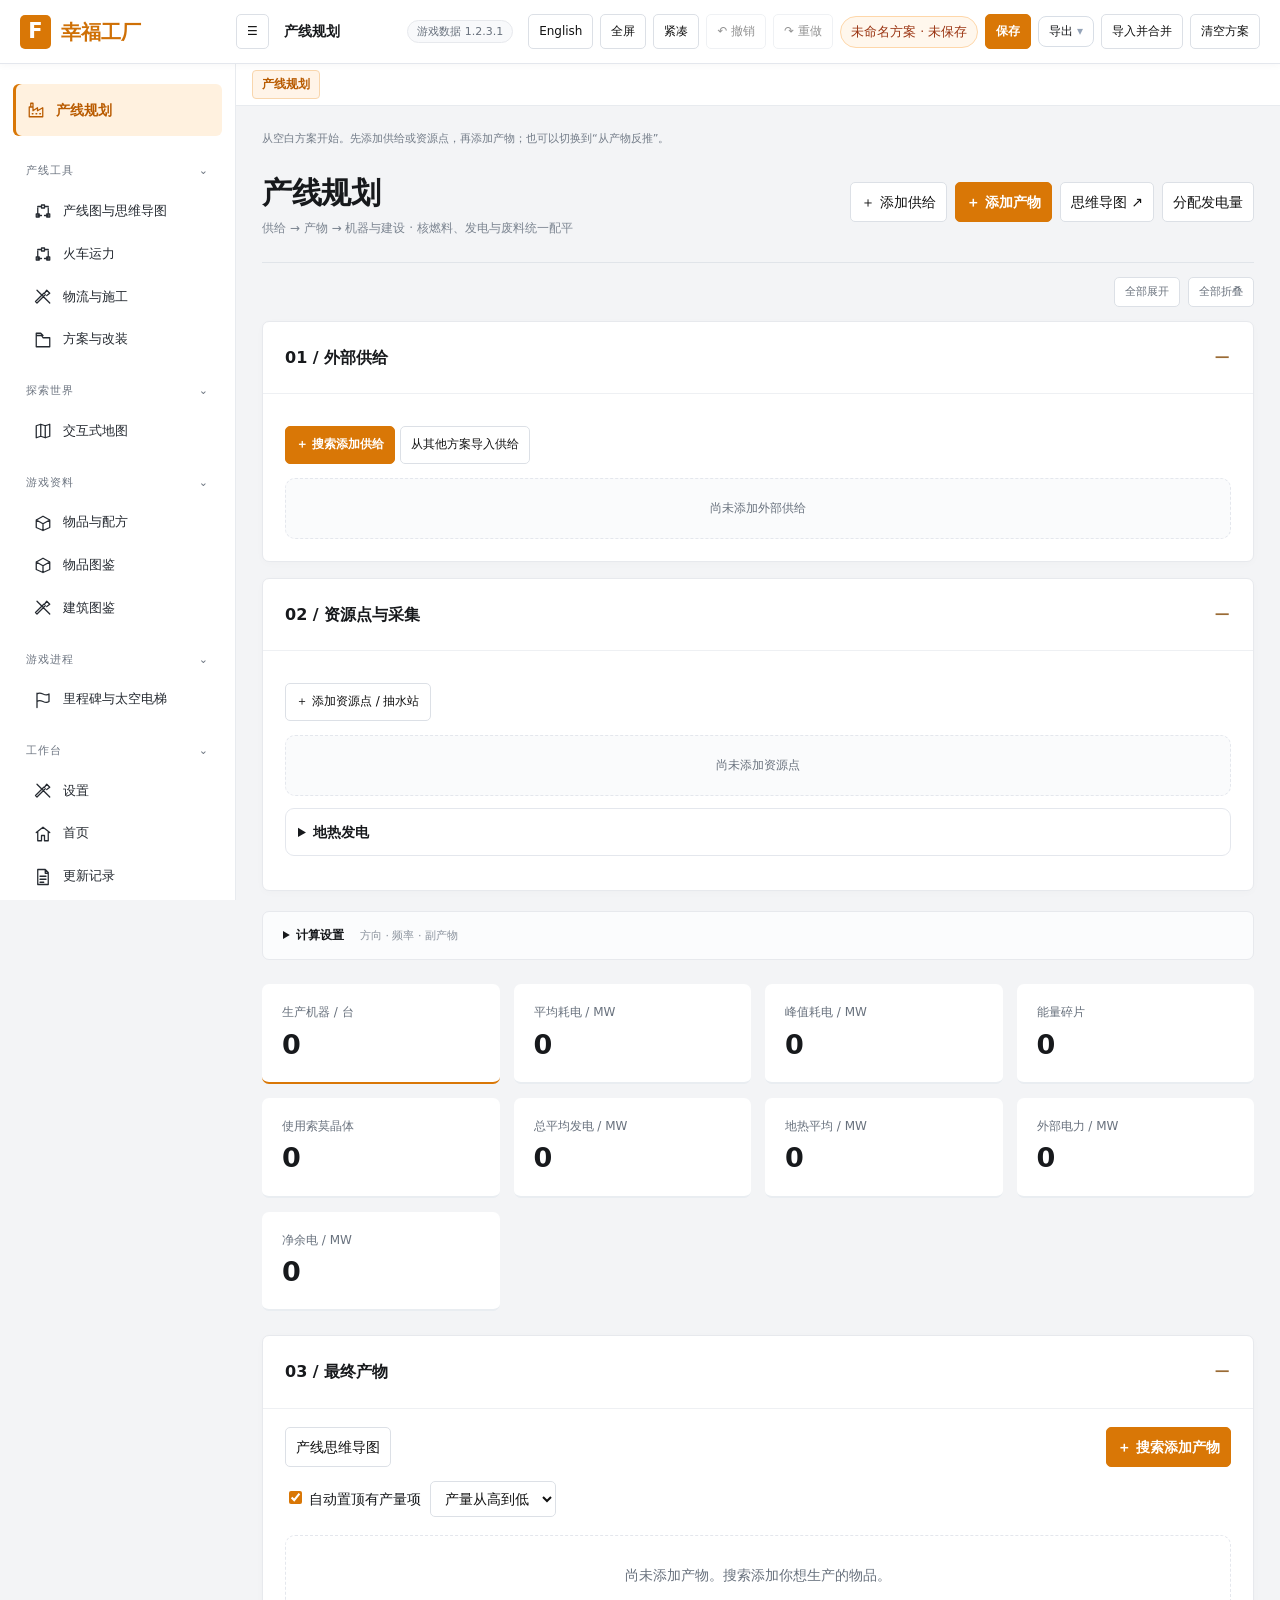
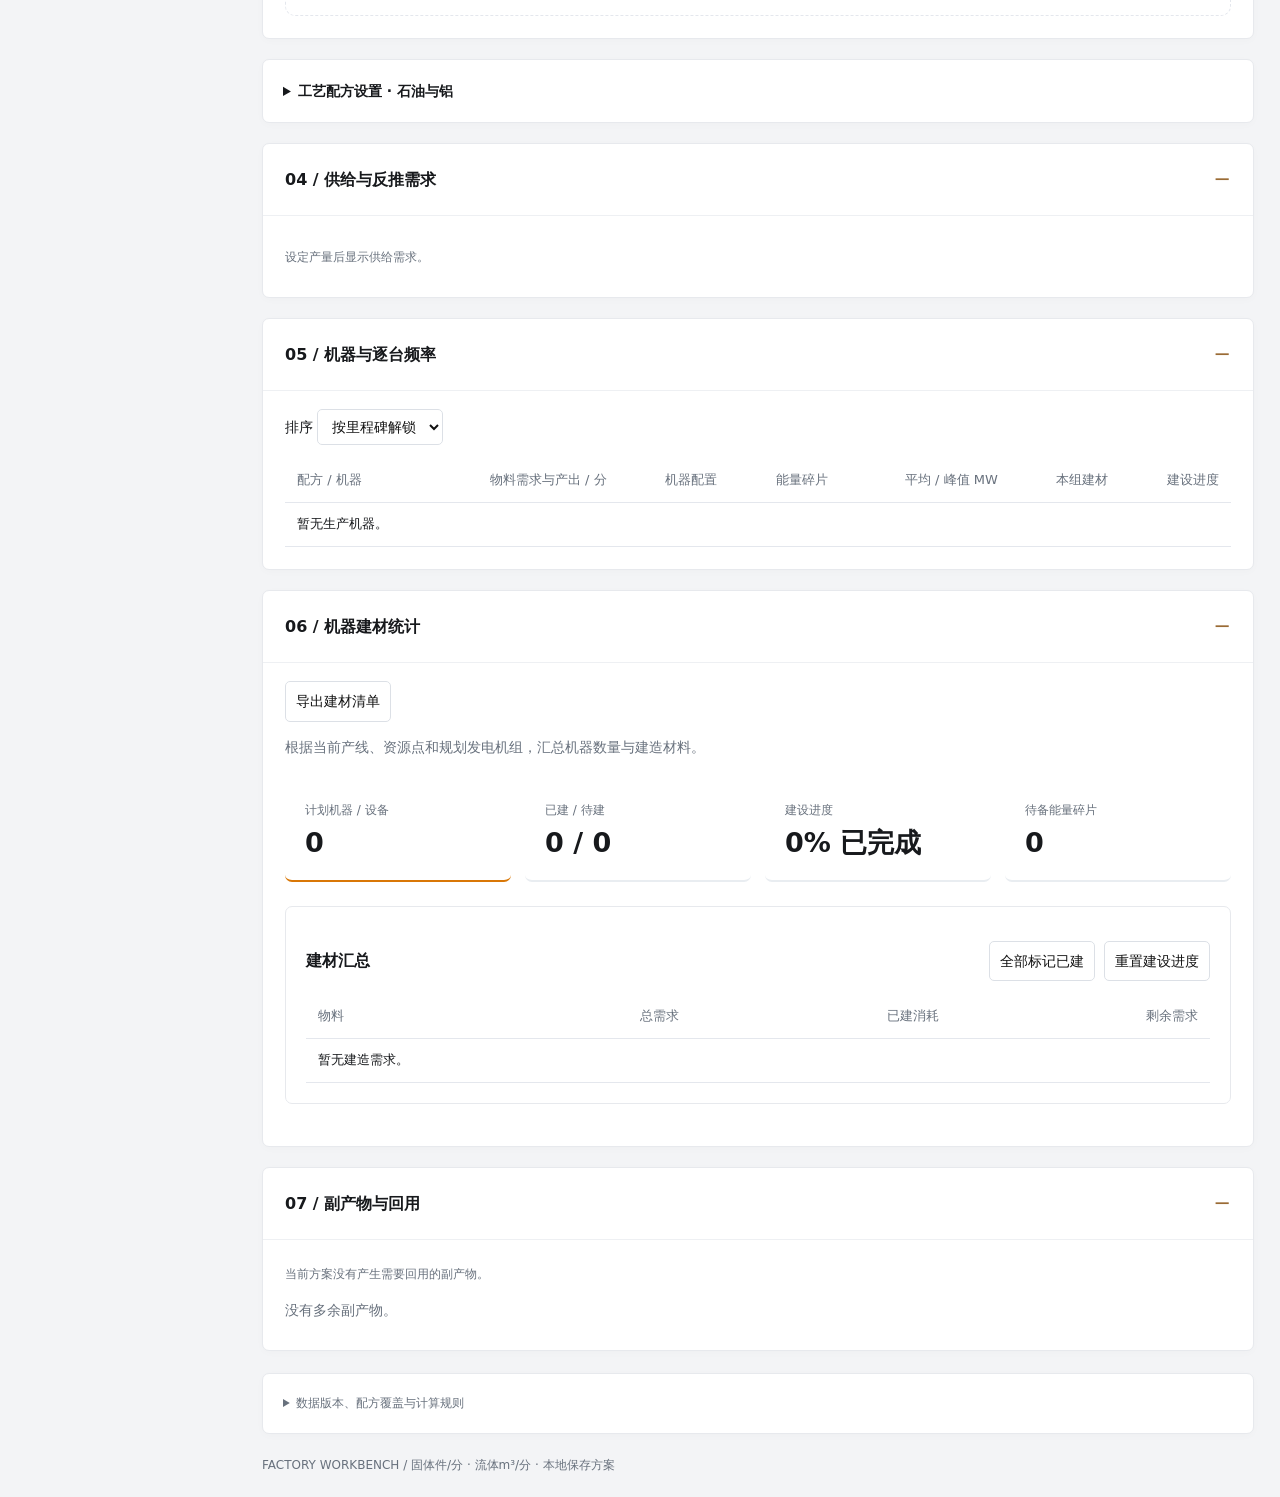
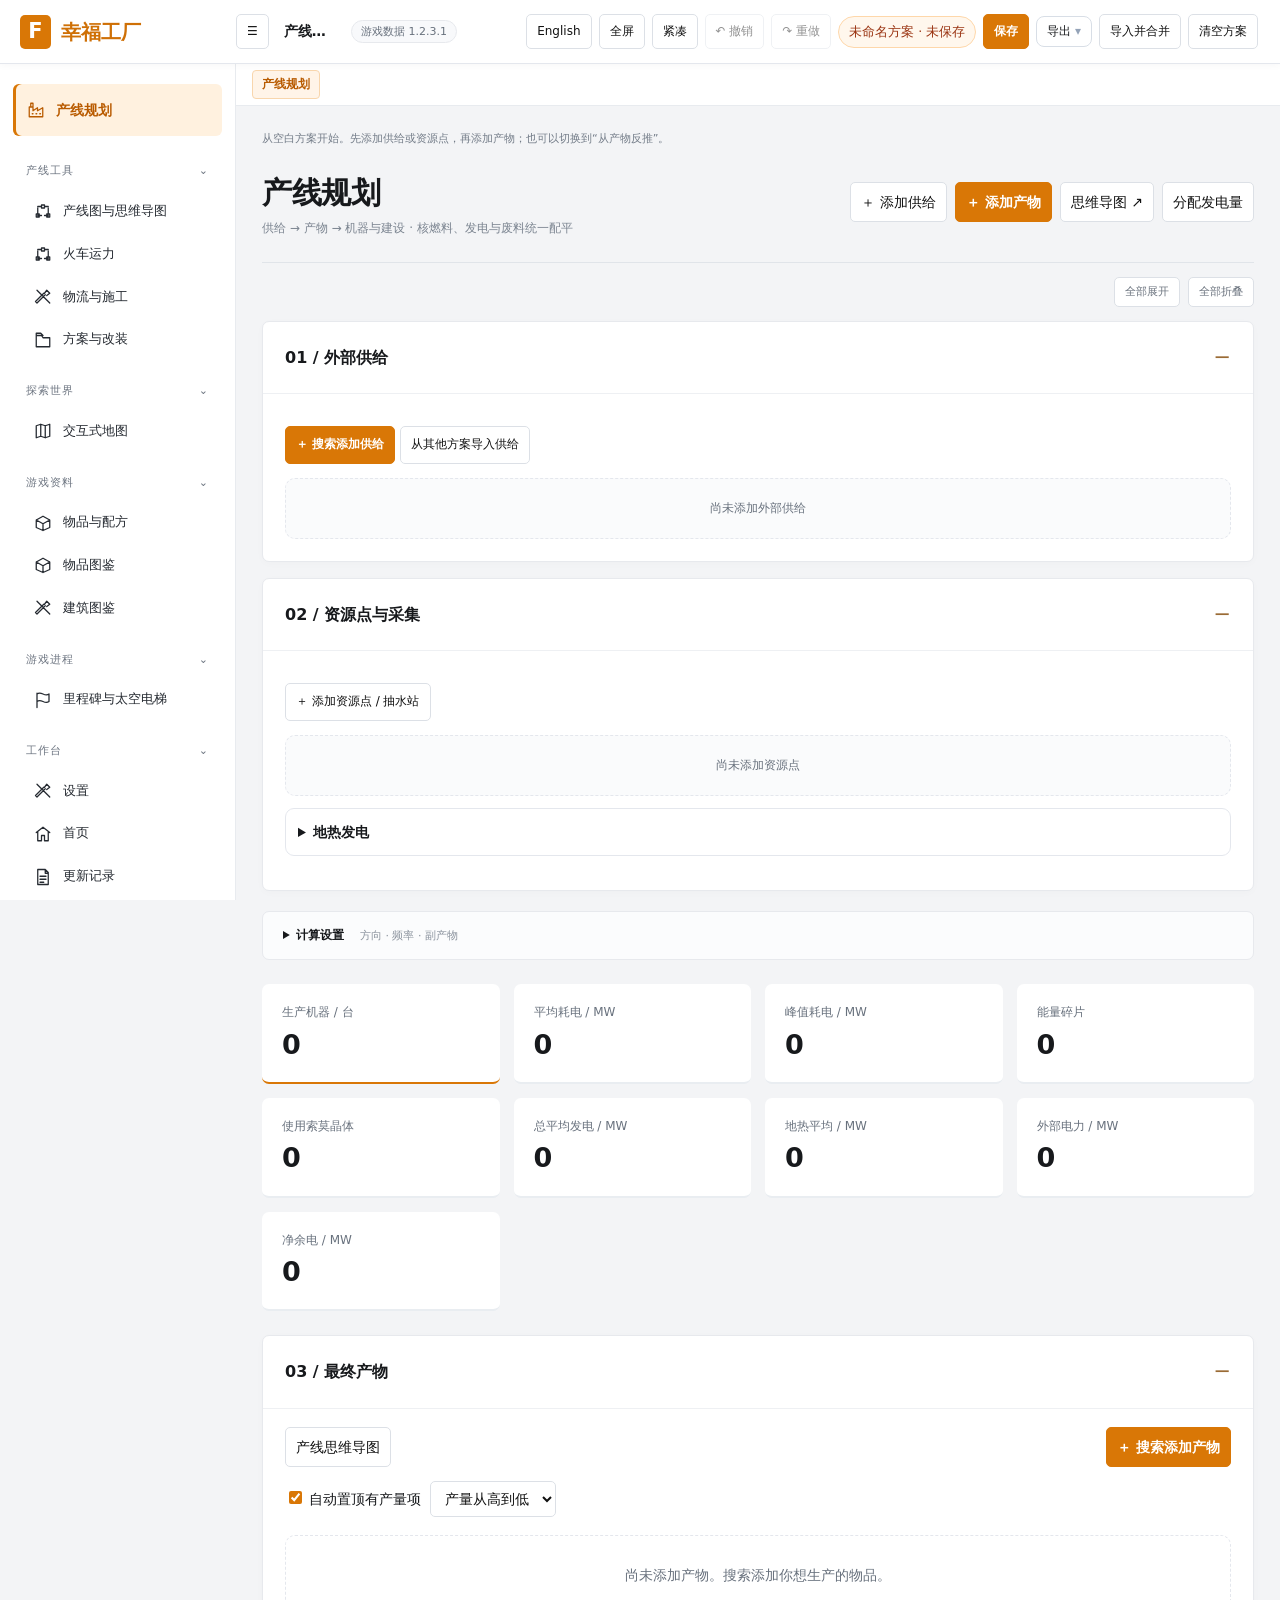
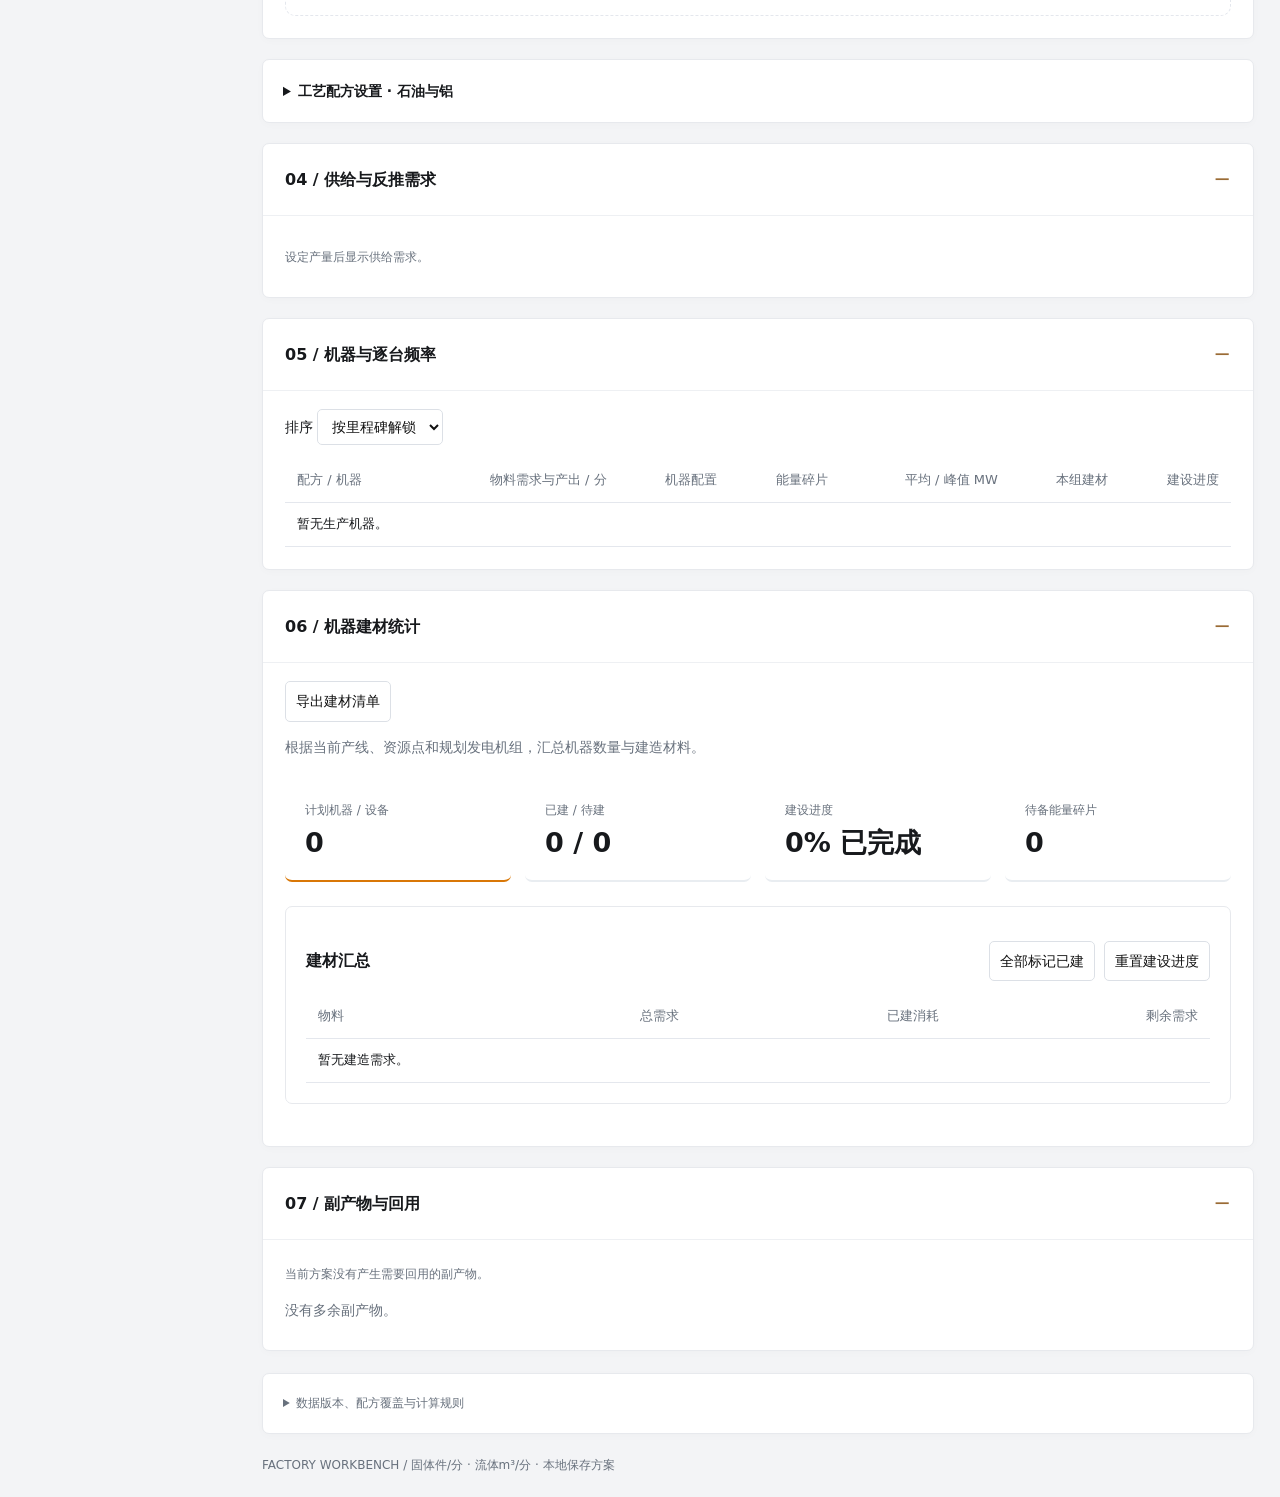
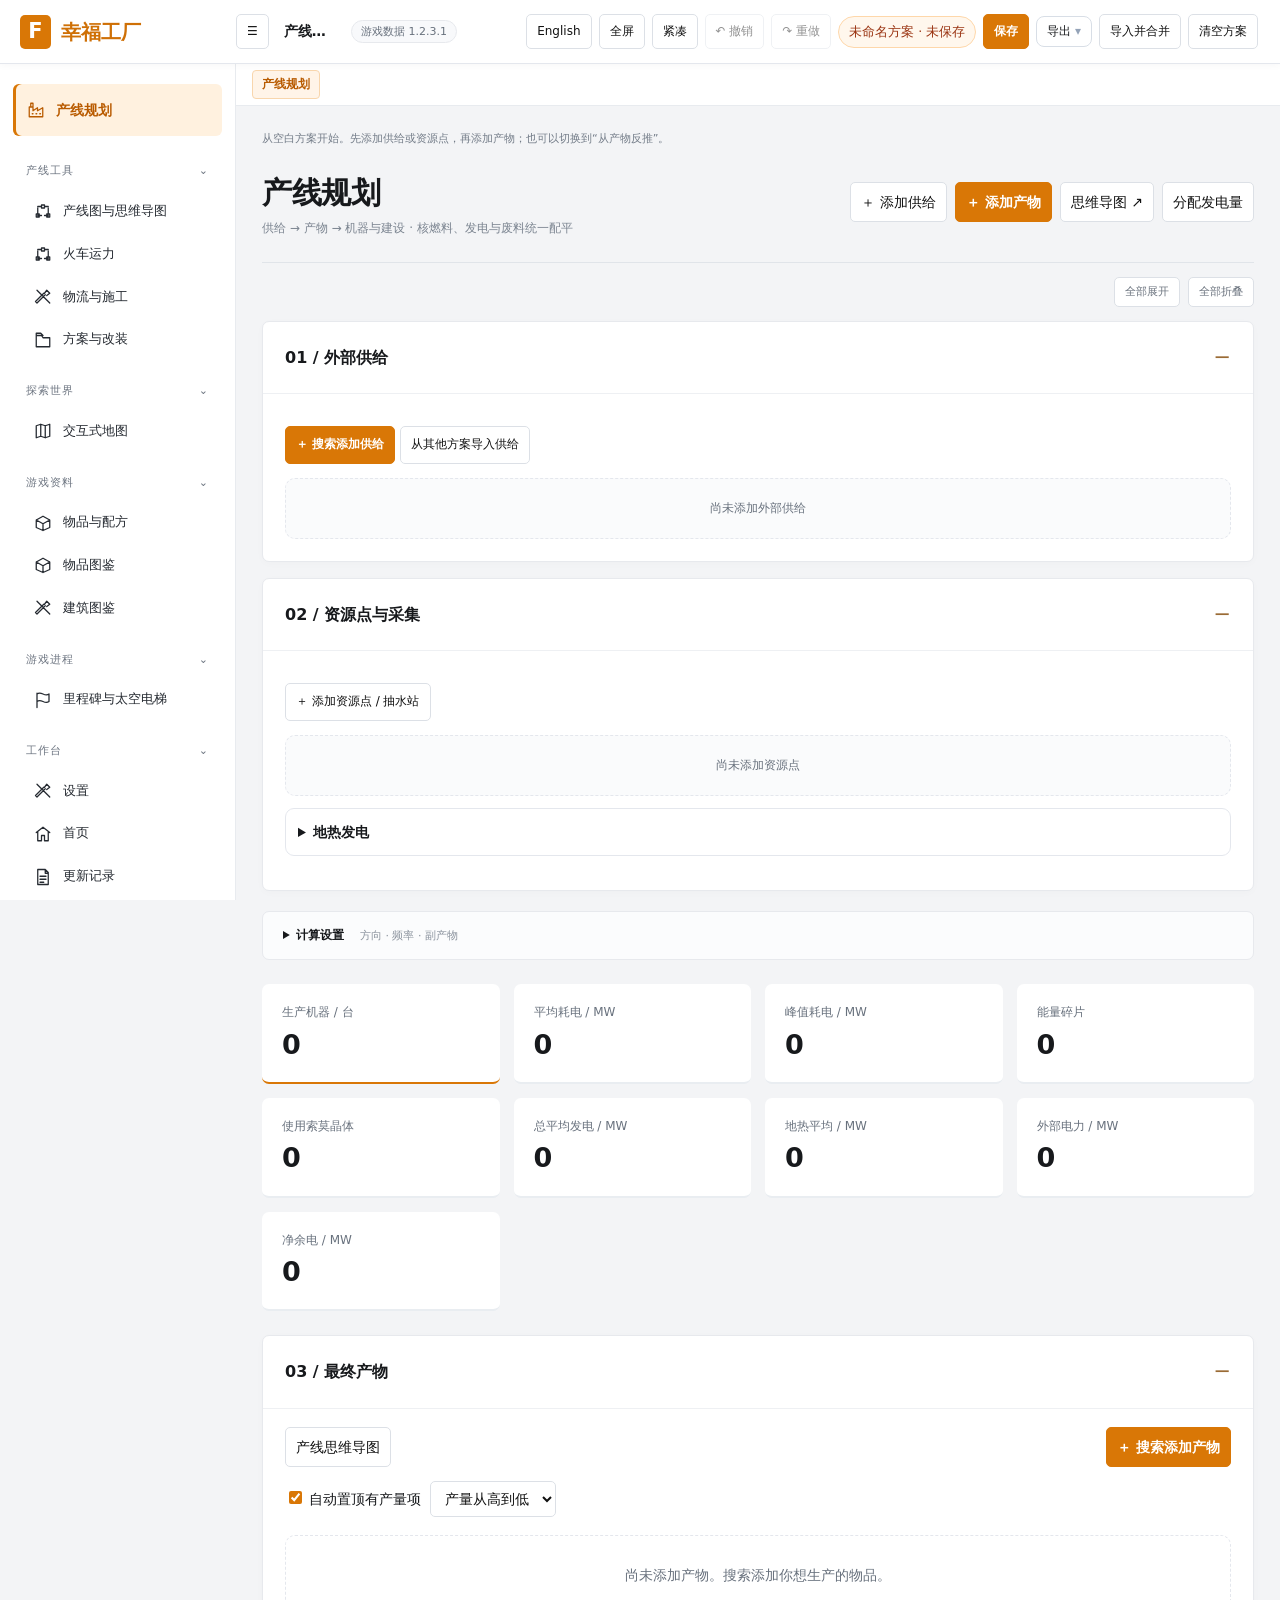
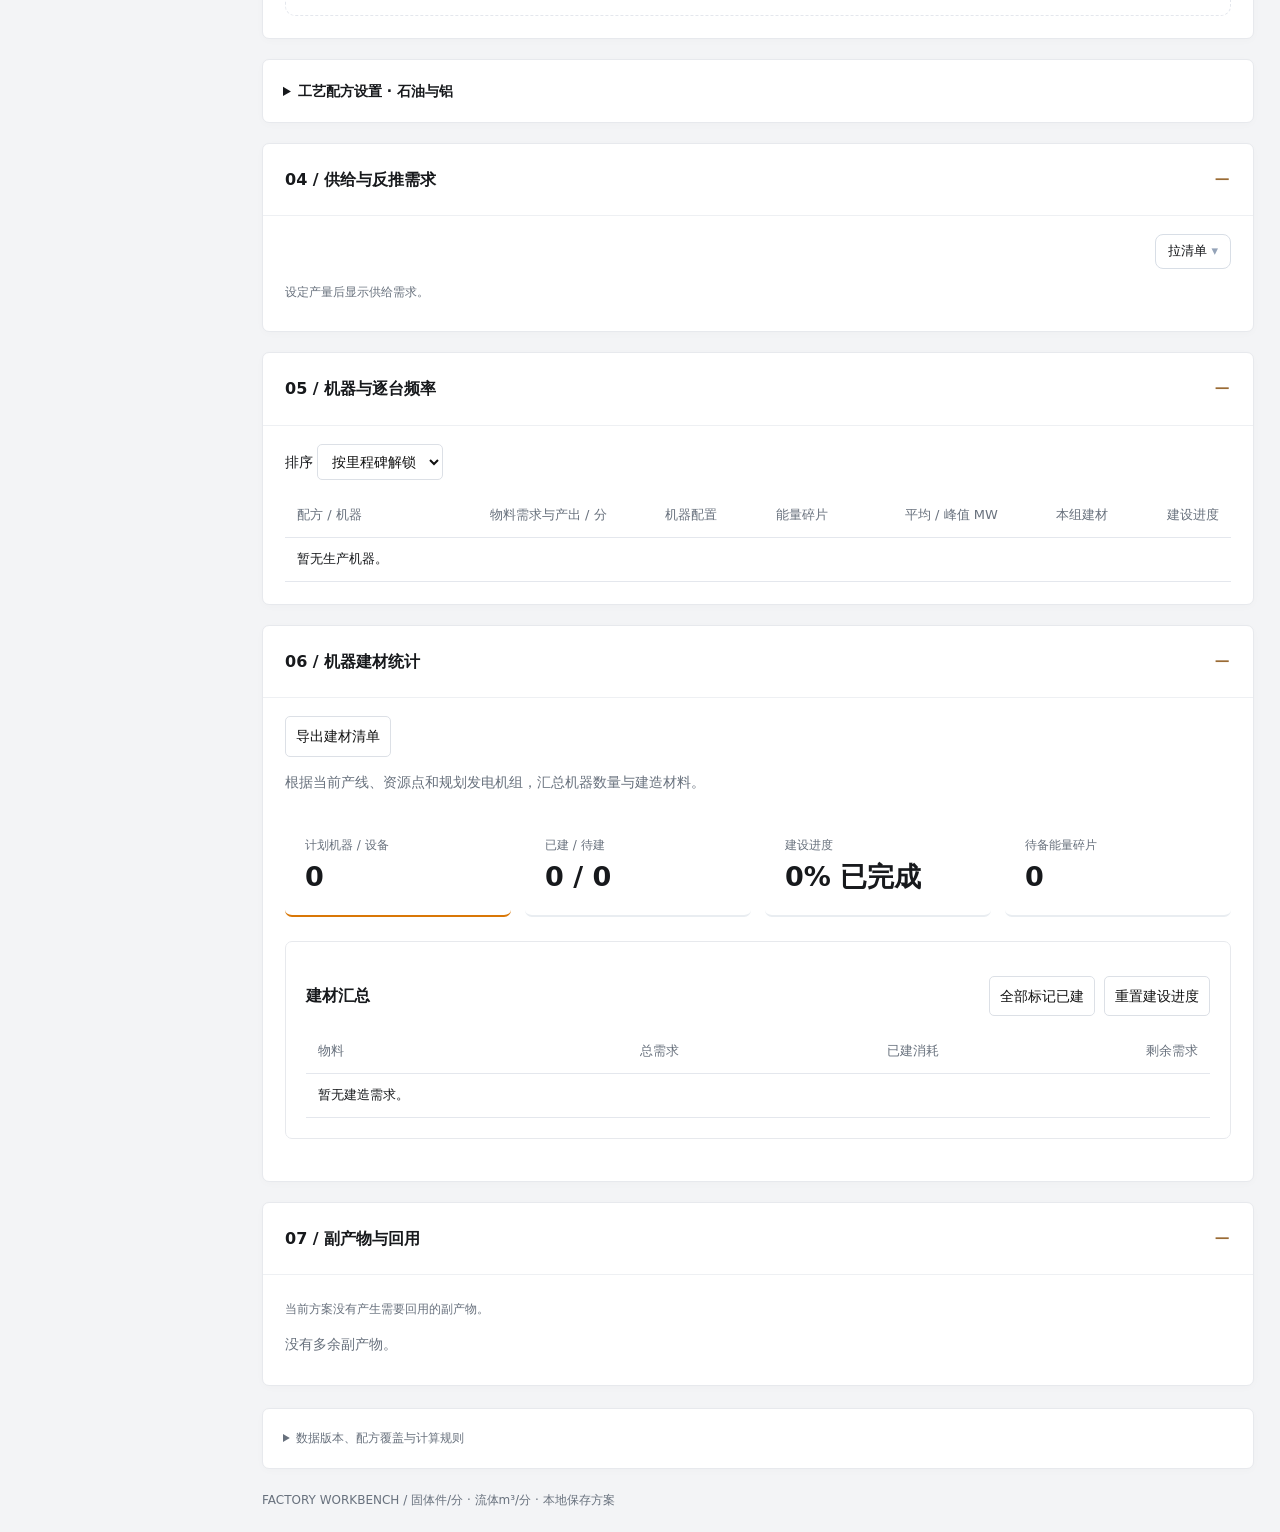
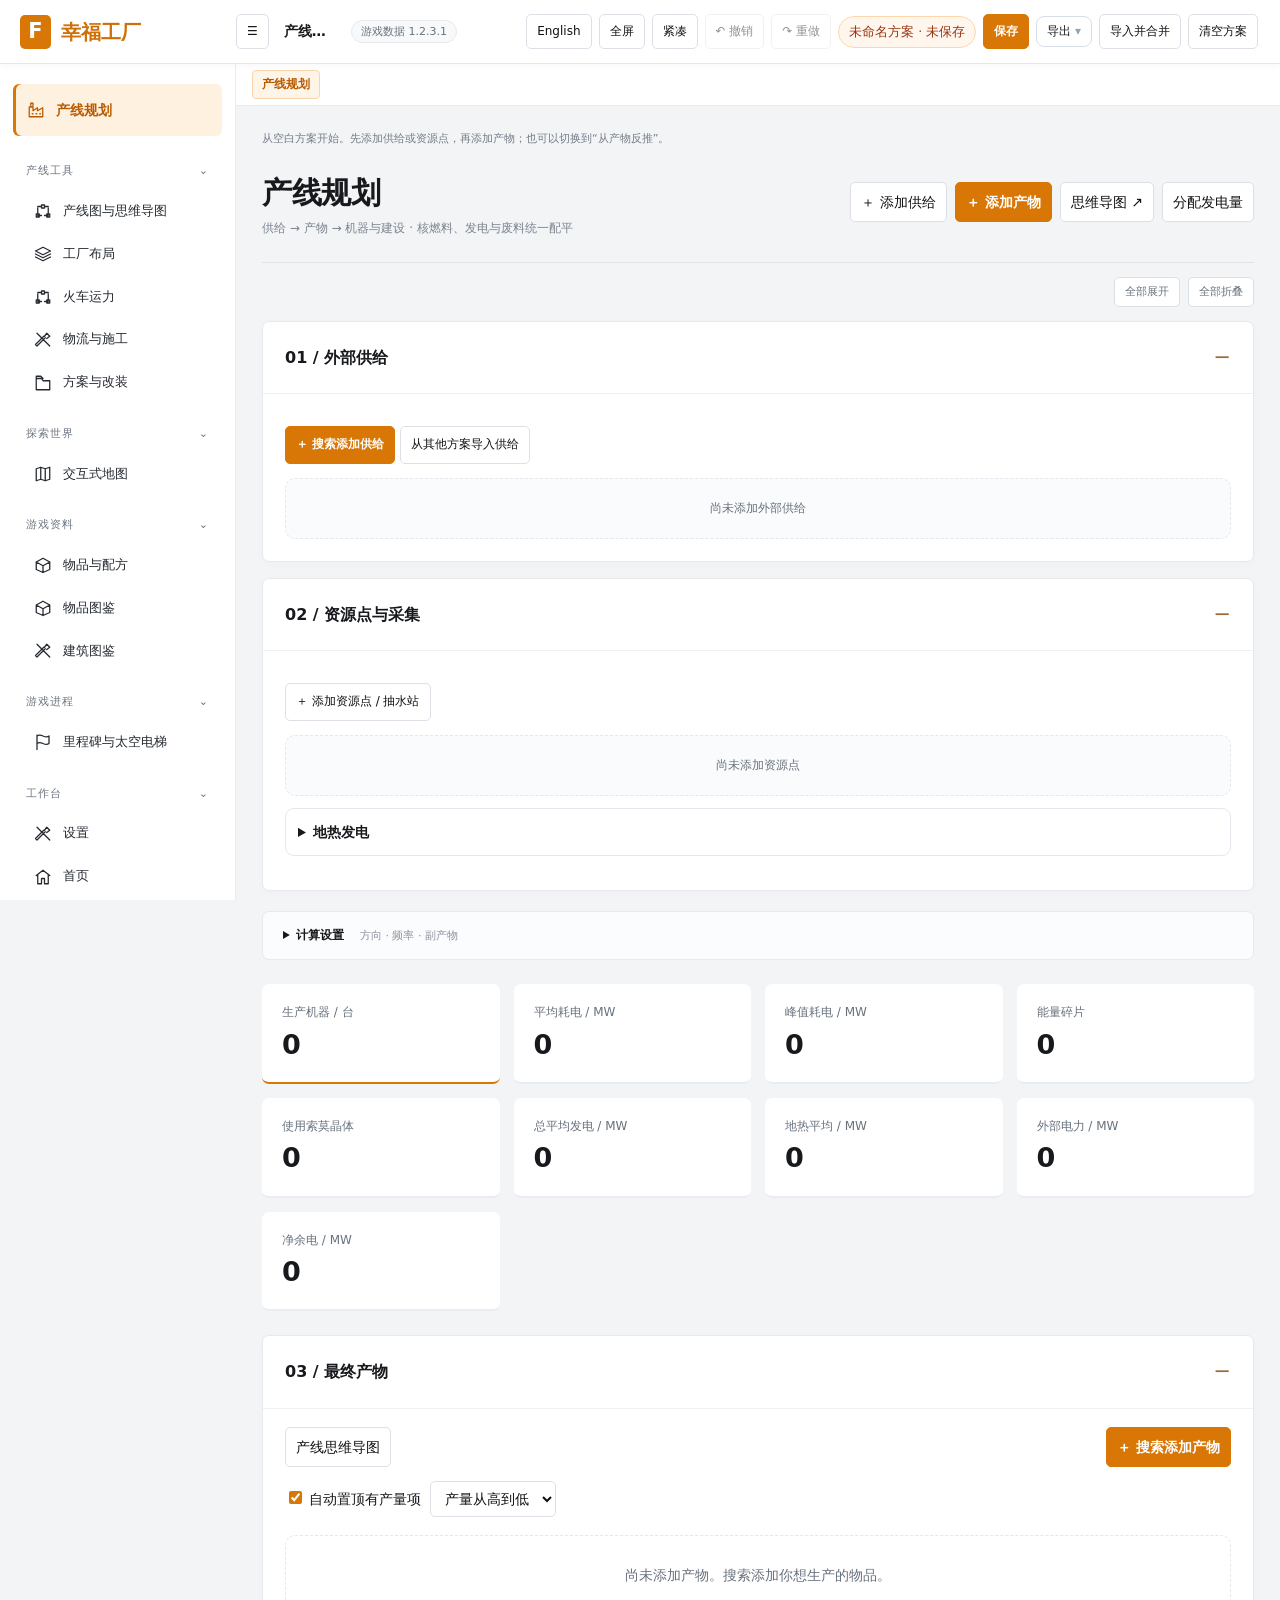
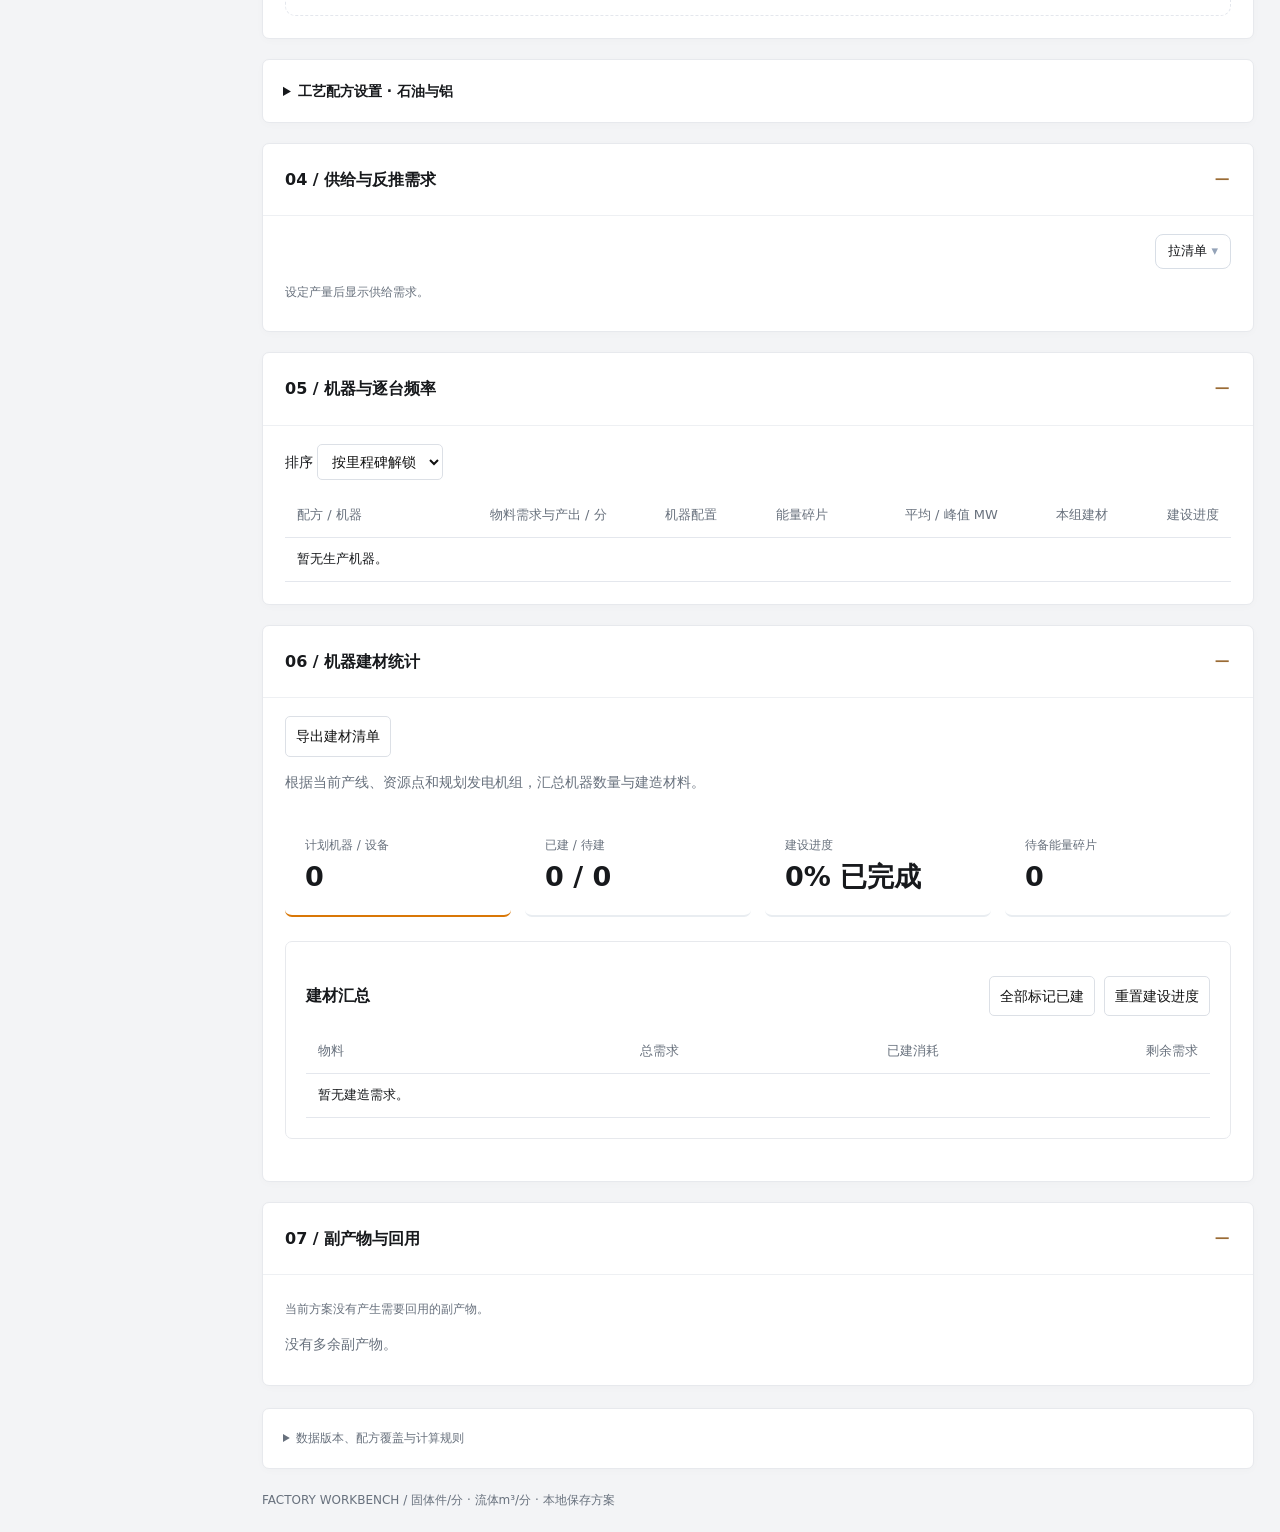
